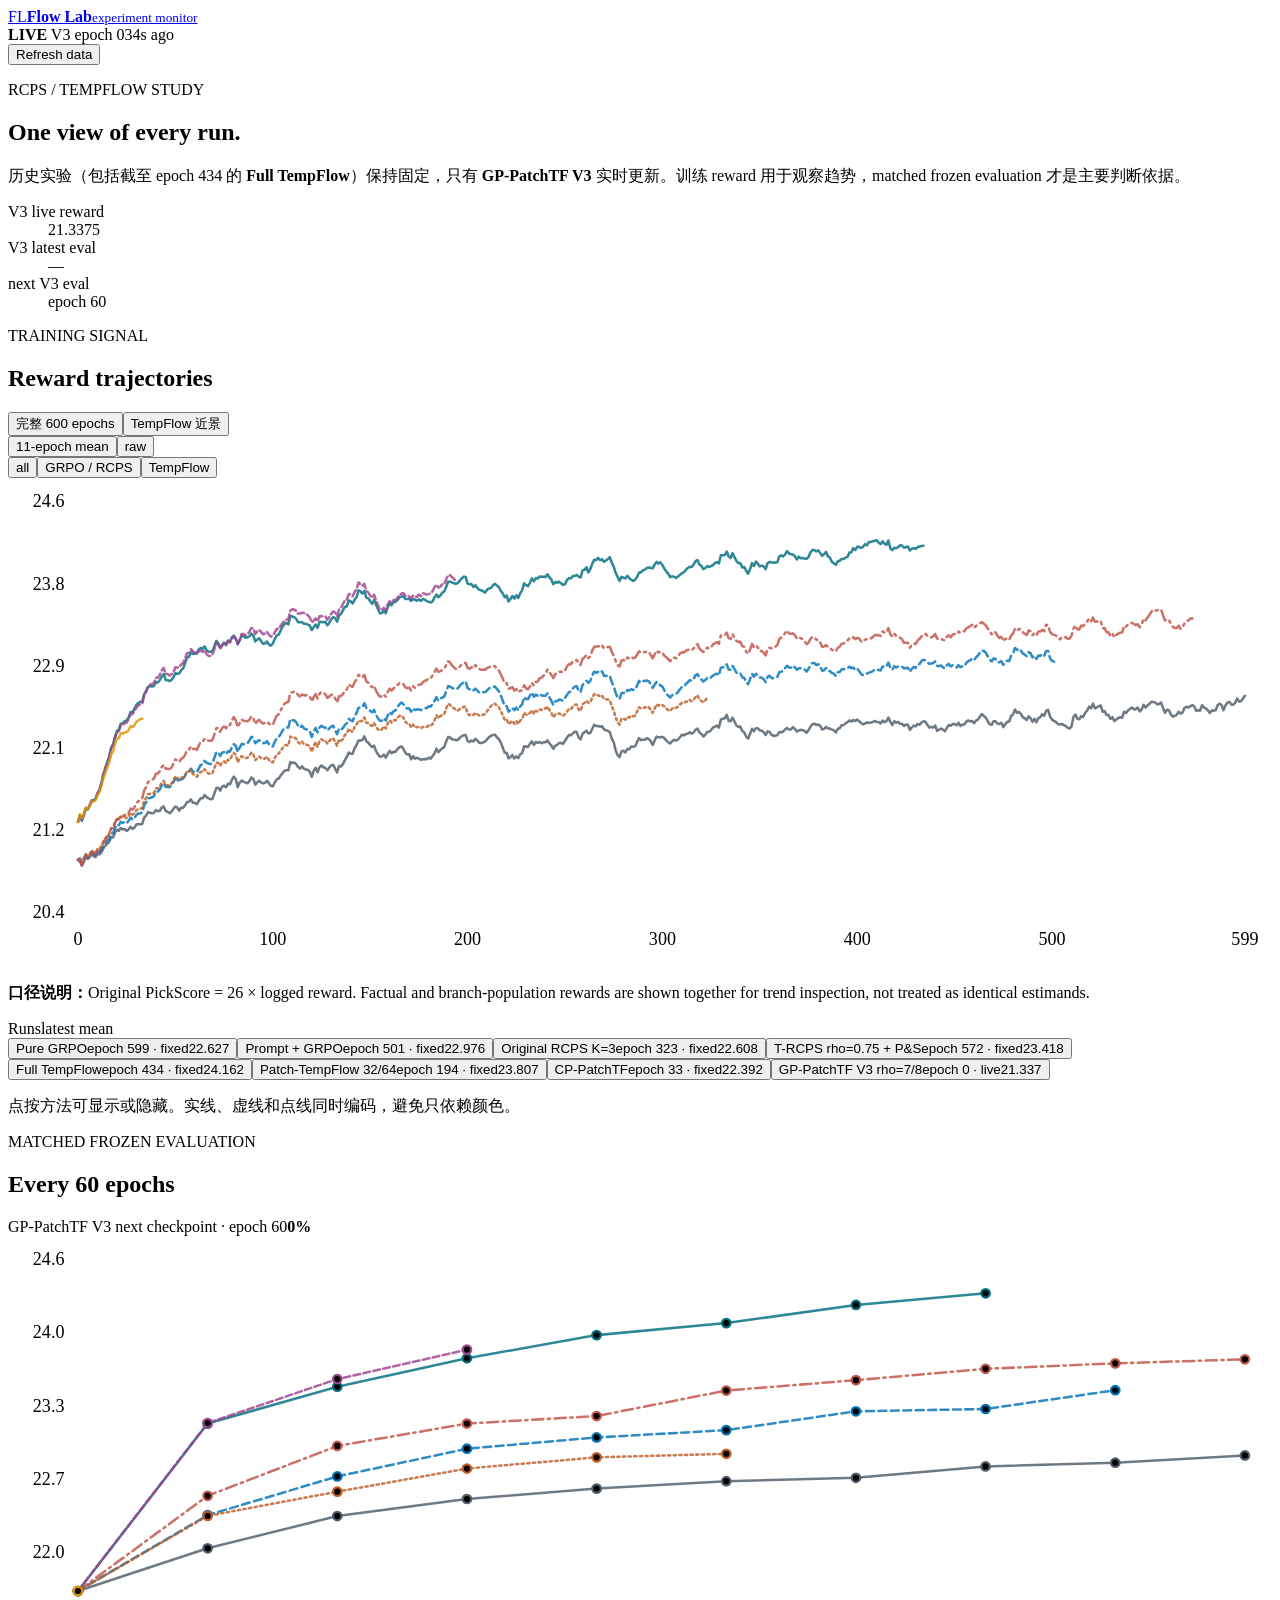
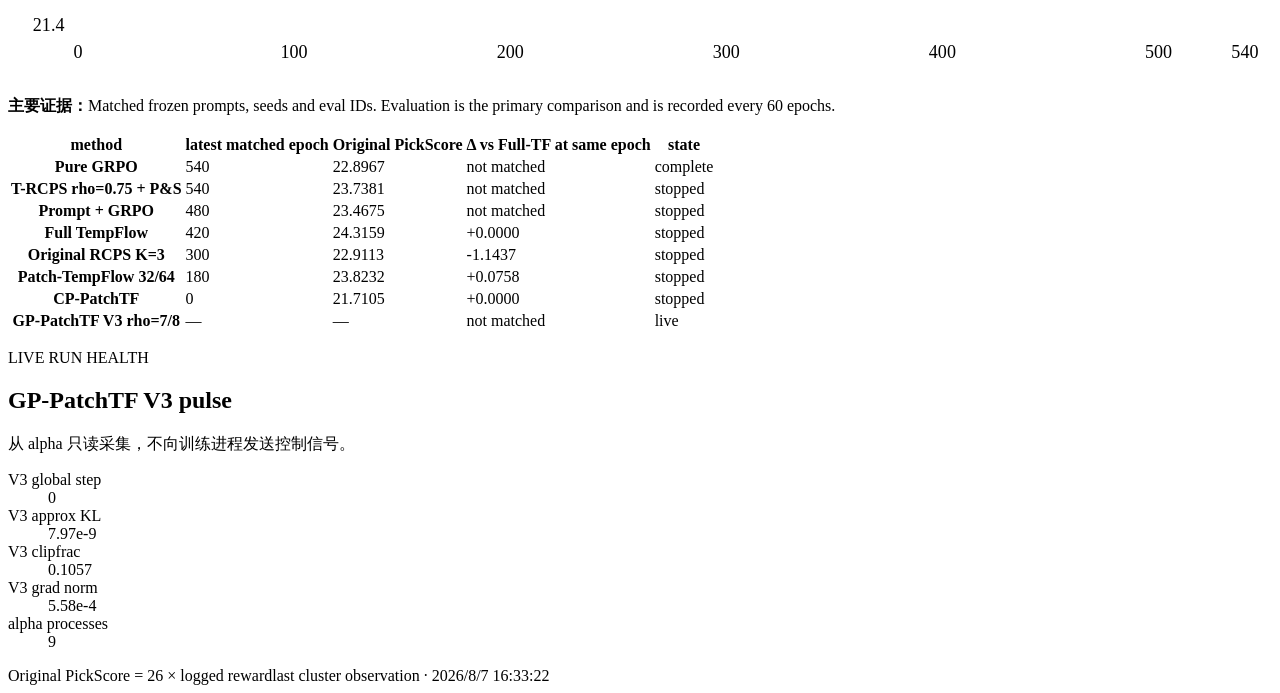
==== docs/index.html @ f29565ae "Publish GP-PatchTF V3 live monitor" ====
<!DOCTYPE html><html lang="zh-CN"><head><meta charSet="utf-8"/><meta name="viewport" content="width=device-width, initial-scale=1"/><link rel="stylesheet" href="/rich-feedback-live-data/_next/static/css/index.D_E_TDbK.css" data-rsc-css-href="/rich-feedback-live-data/_next/static/css/index.D_E_TDbK.css" data-precedence="vite-rsc/importer-resources"/><link rel="modulepreload" fetchPriority="low" href="/rich-feedback-live-data/_next/static/chunks/index-DSxz9--7.js"/><script src="/rich-feedback-live-data/_next/static/chunks/rolldown-runtime-C60lm6uB.js" type="module" async=""></script><script src="/rich-feedback-live-data/_next/static/chunks/framework-BgSIrAUN.js" type="module" async=""></script><link rel="modulepreload" href="/rich-feedback-live-data/_next/static/chunks/layout-segment-context-DviYDJkX.js" crossorigin=""/><link rel="modulepreload" href="/rich-feedback-live-data/_next/static/chunks/Dashboard-i77_T22v.js" crossorigin=""/><script>Object.assign(((self[Symbol.for("vinext.navigationRuntime")]??={bootstrap:{routeManifest:null},functions:{}}).bootstrap.rsc??={rsc:[]}),{params:{},nav:{"pathname":"/","searchParams":[]}})</script><link rel="modulepreload" href="/rich-feedback-live-data/_next/static/chunks/index-DSxz9--7.js" />
<link rel="preload" href="/rich-feedback-live-data/_next/static/_vinext_fonts/geist-8ac0455e797f/geist-98bbbccb.woff2" as="font" type="font/woff2" crossorigin />
<link rel="preload" href="/rich-feedback-live-data/_next/static/_vinext_fonts/geist-mono-00e989178794/geist-mono-013b2f2f.woff2" as="font" type="font/woff2" crossorigin />
<style data-vinext-fonts>/* cyrillic-ext */
@font-face {
  font-family: 'Geist';
  font-style: normal;
  font-weight: 100 900;
  font-display: swap;
  src: url(/_next/static/_vinext_fonts/geist-8ac0455e797f/geist-ff2310f5.woff2) format('woff2');
  unicode-range: U+0460-052F, U+1C80-1C8A, U+20B4, U+2DE0-2DFF, U+A640-A69F, U+FE2E-FE2F;
}
/* cyrillic */
@font-face {
  font-family: 'Geist';
  font-style: normal;
  font-weight: 100 900;
  font-display: swap;
  src: url(/_next/static/_vinext_fonts/geist-8ac0455e797f/geist-875ccdd4.woff2) format('woff2');
  unicode-range: U+0301, U+0400-045F, U+0490-0491, U+04B0-04B1, U+2116;
}
/* vietnamese */
@font-face {
  font-family: 'Geist';
  font-style: normal;
  font-weight: 100 900;
  font-display: swap;
  src: url(/_next/static/_vinext_fonts/geist-8ac0455e797f/geist-52306abf.woff2) format('woff2');
  unicode-range: U+0102-0103, U+0110-0111, U+0128-0129, U+0168-0169, U+01A0-01A1, U+01AF-01B0, U+0300-0301, U+0303-0304, U+0308-0309, U+0323, U+0329, U+1EA0-1EF9, U+20AB;
}
/* latin-ext */
@font-face {
  font-family: 'Geist';
  font-style: normal;
  font-weight: 100 900;
  font-display: swap;
  src: url(/_next/static/_vinext_fonts/geist-8ac0455e797f/geist-001175b1.woff2) format('woff2');
  unicode-range: U+0100-02BA, U+02BD-02C5, U+02C7-02CC, U+02CE-02D7, U+02DD-02FF, U+0304, U+0308, U+0329, U+1D00-1DBF, U+1E00-1E9F, U+1EF2-1EFF, U+2020, U+20A0-20AB, U+20AD-20C0, U+2113, U+2C60-2C7F, U+A720-A7FF;
}
/* latin */
@font-face {
  font-family: 'Geist';
  font-style: normal;
  font-weight: 100 900;
  font-display: swap;
  src: url(/_next/static/_vinext_fonts/geist-8ac0455e797f/geist-98bbbccb.woff2) format('woff2');
  unicode-range: U+0000-00FF, U+0131, U+0152-0153, U+02BB-02BC, U+02C6, U+02DA, U+02DC, U+0304, U+0308, U+0329, U+2000-206F, U+20AC, U+2122, U+2191, U+2193, U+2212, U+2215, U+FEFF, U+FFFD;
}

@font-face {
  font-family: 'Geist Fallback';
  src: local("Arial");
  ascent-override: 95.94%;
  descent-override: 28.16%;
  line-gap-override: 0.00%;
  size-adjust: 104.76%;
}

.__font_geist_19ysh9d { font-family: 'Geist', 'Geist Fallback'; font-style: normal; }

.__variable_geist_19ysh9d { --font-geist-sans: 'Geist', 'Geist Fallback'; }

/* cyrillic-ext */
@font-face {
  font-family: 'Geist Mono';
  font-style: normal;
  font-weight: 100 900;
  font-display: swap;
  src: url(/_next/static/_vinext_fonts/geist-mono-00e989178794/geist-mono-f6b33328.woff2) format('woff2');
  unicode-range: U+0460-052F, U+1C80-1C8A, U+20B4, U+2DE0-2DFF, U+A640-A69F, U+FE2E-FE2F;
}
/* cyrillic */
@font-face {
  font-family: 'Geist Mono';
  font-style: normal;
  font-weight: 100 900;
  font-display: swap;
  src: url(/_next/static/_vinext_fonts/geist-mono-00e989178794/geist-mono-44e03052.woff2) format('woff2');
  unicode-range: U+0301, U+0400-045F, U+0490-0491, U+04B0-04B1, U+2116;
}
/* symbols2 */
@font-face {
  font-family: 'Geist Mono';
  font-style: normal;
  font-weight: 100 900;
  font-display: swap;
  src: url(/_next/static/_vinext_fonts/geist-mono-00e989178794/geist-mono-0638449e.woff2) format('woff2');
  unicode-range: U+2000-2001, U+2004-2008, U+200A, U+23B8-23BD, U+2500-259F;
}
/* vietnamese */
@font-face {
  font-family: 'Geist Mono';
  font-style: normal;
  font-weight: 100 900;
  font-display: swap;
  src: url(/_next/static/_vinext_fonts/geist-mono-00e989178794/geist-mono-971fb274.woff2) format('woff2');
  unicode-range: U+0102-0103, U+0110-0111, U+0128-0129, U+0168-0169, U+01A0-01A1, U+01AF-01B0, U+0300-0301, U+0303-0304, U+0308-0309, U+0323, U+0329, U+1EA0-1EF9, U+20AB;
}
/* latin-ext */
@font-face {
  font-family: 'Geist Mono';
  font-style: normal;
  font-weight: 100 900;
  font-display: swap;
  src: url(/_next/static/_vinext_fonts/geist-mono-00e989178794/geist-mono-44745446.woff2) format('woff2');
  unicode-range: U+0100-02BA, U+02BD-02C5, U+02C7-02CC, U+02CE-02D7, U+02DD-02FF, U+0304, U+0308, U+0329, U+1D00-1DBF, U+1E00-1E9F, U+1EF2-1EFF, U+2020, U+20A0-20AB, U+20AD-20C0, U+2113, U+2C60-2C7F, U+A720-A7FF;
}
/* latin */
@font-face {
  font-family: 'Geist Mono';
  font-style: normal;
  font-weight: 100 900;
  font-display: swap;
  src: url(/_next/static/_vinext_fonts/geist-mono-00e989178794/geist-mono-013b2f2f.woff2) format('woff2');
  unicode-range: U+0000-00FF, U+0131, U+0152-0153, U+02BB-02BC, U+02C6, U+02DA, U+02DC, U+0304, U+0308, U+0329, U+2000-206F, U+20AC, U+2122, U+2191, U+2193, U+2212, U+2215, U+FEFF, U+FFFD;
}

@font-face {
  font-family: 'Geist Mono Fallback';
  src: local("Arial");
  ascent-override: 74.67%;
  descent-override: 21.92%;
  line-gap-override: 0.00%;
  size-adjust: 134.59%;
}

.__font_geist_mono_1001rt9 { font-family: 'Geist Mono', 'Geist Mono Fallback'; font-style: normal; }

.__variable_geist_mono_1001rt9 { --font-geist-mono: 'Geist Mono', 'Geist Mono Fallback'; }
</style>
</head><body class="__variable_geist_19ysh9d __variable_geist_mono_1001rt9"><main><header class="topbar"><a class="brand" href="#top" aria-label="Flow Lab experiment monitor home"><span class="brand-mark">FL</span><span><strong>Flow Lab</strong><small>experiment monitor</small></span></a><div class="live-capsule is-fresh"><span class="live-dot"></span><span><strong>LIVE</strong> V3 epoch <!-- -->0</span><span class="freshness">34s ago</span></div><button class="refresh-button">Refresh data</button></header><div class="page" id="top"><section class="intro" aria-labelledby="page-title"><div><p class="section-label">RCPS / TEMPFLOW STUDY</p><h1 id="page-title">One view of every run.</h1><p class="lede">历史实验（包括截至 epoch 434 的 <strong>Full TempFlow</strong>）保持固定，只有 <strong>GP-PatchTF V3</strong> 实时更新。训练 reward 用于观察趋势，matched frozen evaluation 才是主要判断依据。</p></div><dl class="live-readout"><div><dt>V3 live reward</dt><dd>21.3375</dd></div><div><dt>V3 latest eval</dt><dd>—</dd></div><div><dt>next V3 eval</dt><dd>epoch <!-- -->60</dd></div></dl></section><section class="analysis-grid" aria-labelledby="reward-title"><div class="analysis-main"><div class="section-heading"><div><p class="section-label">TRAINING SIGNAL</p><h2 id="reward-title">Reward trajectories</h2></div><div class="chart-controls" aria-label="Reward chart controls"><div class="segmented view-control"><button class="active">完整 600 epochs</button><button class="">TempFlow 近景</button></div><div class="segmented"><button class="active">11-epoch mean</button><button class="">raw</button></div><div class="segmented"><button class="active">all</button><button class="">GRPO / RCPS</button><button class="">TempFlow</button></div></div></div><div class="chart-frame"><svg class="chart" viewBox="0 0 1120 430" role="img" aria-label="Original PickScore training reward by epoch" tabindex="0"><g aria-hidden="true"><g><line class="grid-line" x1="62" x2="1096" y1="386" y2="386"></line><text class="axis-label" x="50" y="390" text-anchor="end">20.4</text></g><g><line class="grid-line" x1="62" x2="1096" y1="313.20000000000005" y2="313.20000000000005"></line><text class="axis-label" x="50" y="317.20000000000005" text-anchor="end">21.2</text></g><g><line class="grid-line" x1="62" x2="1096" y1="240.40000000000012" y2="240.40000000000012"></line><text class="axis-label" x="50" y="244.40000000000012" text-anchor="end">22.1</text></g><g><line class="grid-line" x1="62" x2="1096" y1="167.59999999999988" y2="167.59999999999988"></line><text class="axis-label" x="50" y="171.59999999999988" text-anchor="end">22.9</text></g><g><line class="grid-line" x1="62" x2="1096" y1="94.79999999999994" y2="94.79999999999994"></line><text class="axis-label" x="50" y="98.79999999999994" text-anchor="end">23.8</text></g><g><line class="grid-line" x1="62" x2="1096" y1="22" y2="22"></line><text class="axis-label" x="50" y="26" text-anchor="end">24.6</text></g><g><line class="tick-mark" x1="62" x2="62" y1="386" y2="391"></line><text class="axis-label" x="62" y="414" text-anchor="middle">0</text></g><g><line class="tick-mark" x1="234.62103505843072" x2="234.62103505843072" y1="386" y2="391"></line><text class="axis-label" x="234.62103505843072" y="414" text-anchor="middle">100</text></g><g><line class="tick-mark" x1="407.24207011686144" x2="407.24207011686144" y1="386" y2="391"></line><text class="axis-label" x="407.24207011686144" y="414" text-anchor="middle">200</text></g><g><line class="tick-mark" x1="579.8631051752922" x2="579.8631051752922" y1="386" y2="391"></line><text class="axis-label" x="579.8631051752922" y="414" text-anchor="middle">300</text></g><g><line class="tick-mark" x1="752.4841402337229" x2="752.4841402337229" y1="386" y2="391"></line><text class="axis-label" x="752.4841402337229" y="414" text-anchor="middle">400</text></g><g><line class="tick-mark" x1="925.1051752921536" x2="925.1051752921536" y1="386" y2="391"></line><text class="axis-label" x="925.1051752921536" y="414" text-anchor="middle">500</text></g><g><line class="tick-mark" x1="1096" x2="1096" y1="386" y2="391"></line><text class="axis-label" x="1096" y="414" text-anchor="middle">599</text></g><line class="axis-line" x1="62" x2="1096" y1="386" y2="386"></line></g><g><path d="M62.00,338.42 L63.73,339.46 L65.45,343.53 L67.18,339.95 L68.90,335.73 L70.63,337.59 L72.36,336.09 L74.08,333.13 L75.81,335.13 L77.54,335.93 L79.26,332.75 L80.99,333.54 L82.71,331.89 L84.44,328.28 L86.17,325.89 L87.89,324.03 L89.62,322.56 L91.35,318.41 L93.07,318.55 L94.80,314.20 L96.52,311.64 L98.25,312.60 L99.98,310.11 L101.70,311.46 L103.43,311.03 L105.16,312.65 L106.88,311.45 L108.61,309.06 L110.33,310.97 L112.06,309.75 L113.79,307.08 L115.51,306.63 L117.24,306.73 L118.96,306.52 L120.69,300.80 L122.42,299.16 L124.14,296.04 L125.87,296.69 L127.60,297.05 L129.32,296.77 L131.05,294.16 L132.77,295.30 L134.50,294.84 L136.23,291.98 L137.95,291.02 L139.68,294.91 L141.41,295.77 L143.13,297.03 L144.86,295.66 L146.58,293.20 L148.31,291.12 L150.04,292.12 L151.76,294.69 L153.49,292.17 L155.22,292.25 L156.94,290.00 L158.67,287.03 L160.39,286.81 L162.12,284.83 L163.85,287.81 L165.57,287.75 L167.30,289.06 L169.03,286.12 L170.75,283.80 L172.48,283.69 L174.20,280.98 L175.93,282.84 L177.66,283.86 L179.38,284.62 L181.11,284.43 L182.83,279.69 L184.56,274.73 L186.29,274.53 L188.01,276.99 L189.74,273.47 L191.47,272.57 L193.19,274.04 L194.92,270.90 L196.64,271.39 L198.37,267.50 L200.10,264.66 L201.82,266.89 L203.55,273.90 L205.28,269.90 L207.00,268.11 L208.73,269.11 L210.45,269.91 L212.18,270.52 L213.91,268.67 L215.63,265.43 L217.36,266.63 L219.09,271.72 L220.81,269.74 L222.54,268.19 L224.26,269.82 L225.99,270.59 L227.72,270.09 L229.44,268.35 L231.17,270.42 L232.89,272.66 L234.62,273.25 L236.35,269.79 L238.07,266.98 L239.80,266.27 L241.53,263.76 L243.25,261.62 L244.98,259.38 L246.70,259.01 L248.43,259.00 L250.16,251.74 L251.88,252.60 L253.61,252.12 L255.34,253.52 L257.06,256.11 L258.79,257.53 L260.51,255.43 L262.24,257.47 L263.97,258.34 L265.69,258.81 L267.42,260.28 L269.15,264.70 L270.87,259.58 L272.60,256.74 L274.32,260.72 L276.05,256.22 L277.78,254.73 L279.50,256.28 L281.23,256.95 L282.95,258.94 L284.68,256.67 L286.41,254.65 L288.13,254.09 L289.86,257.51 L291.59,260.80 L293.31,255.19 L295.04,255.53 L296.76,253.60 L298.49,249.99 L300.22,247.17 L301.94,243.22 L303.67,244.31 L305.40,244.25 L307.12,239.23 L308.85,236.58 L310.57,232.54 L312.30,232.72 L314.03,231.98 L315.75,229.00 L317.48,233.17 L319.21,234.47 L320.93,236.67 L322.66,238.40 L324.38,237.08 L326.11,241.95 L327.84,244.90 L329.56,247.07 L331.29,246.68 L333.02,245.18 L334.74,247.71 L336.47,244.40 L338.19,241.74 L339.92,243.91 L341.65,242.52 L343.37,242.67 L345.10,240.12 L346.82,238.55 L348.55,237.80 L350.28,239.79 L352.00,243.51 L353.73,244.90 L355.46,244.89 L357.18,249.25 L358.91,246.37 L360.63,248.73 L362.36,247.99 L364.09,248.56 L365.81,249.76 L367.54,249.24 L369.27,248.89 L370.99,249.11 L372.72,247.84 L374.44,248.65 L376.17,246.37 L377.90,244.26 L379.62,239.77 L381.35,242.95 L383.08,241.07 L384.80,239.58 L386.53,238.34 L388.25,233.58 L389.98,229.42 L391.71,229.94 L393.43,231.46 L395.16,231.81 L396.88,232.27 L398.61,231.95 L400.34,230.31 L402.06,228.76 L403.79,228.03 L405.52,227.83 L407.24,233.14 L408.97,233.91 L410.69,232.63 L412.42,233.43 L414.15,231.06 L415.87,232.75 L417.60,234.73 L419.33,234.82 L421.05,234.34 L422.78,233.48 L424.50,231.59 L426.23,229.61 L427.96,228.43 L429.68,227.84 L431.41,227.32 L433.14,229.67 L434.86,231.24 L436.59,234.38 L438.31,238.56 L440.04,243.38 L441.77,243.46 L443.49,248.36 L445.22,247.38 L446.94,245.49 L448.67,248.55 L450.40,246.69 L452.12,248.23 L453.85,244.78 L455.58,243.86 L457.30,237.81 L459.03,238.02 L460.75,238.25 L462.48,235.53 L464.21,233.39 L465.93,236.60 L467.66,233.95 L469.39,234.75 L471.11,233.89 L472.84,235.07 L474.56,234.15 L476.29,234.12 L478.02,232.55 L479.74,235.02 L481.47,237.02 L483.20,239.99 L484.92,237.14 L486.65,236.48 L488.37,234.76 L490.10,234.86 L491.83,235.53 L493.55,232.87 L495.28,230.12 L497.01,227.80 L498.73,228.01 L500.46,226.35 L502.18,224.85 L503.91,225.14 L505.64,230.03 L507.36,231.53 L509.09,226.68 L510.81,225.22 L512.54,223.88 L514.27,226.23 L515.99,225.88 L517.72,222.16 L519.45,218.65 L521.17,219.81 L522.90,219.67 L524.62,220.57 L526.35,219.79 L528.08,222.65 L529.80,223.51 L531.53,223.93 L533.26,225.27 L534.98,230.89 L536.71,234.17 L538.43,241.36 L540.16,245.60 L541.89,247.27 L543.61,242.29 L545.34,241.63 L547.07,243.15 L548.79,240.07 L550.52,240.34 L552.24,237.89 L553.97,238.07 L555.70,237.71 L557.42,234.05 L559.15,230.51 L560.87,232.26 L562.60,231.98 L564.33,231.81 L566.05,230.52 L567.78,231.38 L569.51,233.12 L571.23,236.61 L572.96,232.74 L574.68,229.12 L576.41,229.85 L578.14,229.55 L579.86,229.47 L581.59,230.48 L583.32,232.66 L585.04,234.22 L586.77,235.26 L588.49,233.19 L590.22,232.02 L591.95,232.72 L593.67,231.72 L595.40,229.69 L597.13,227.48 L598.85,228.08 L600.58,226.93 L602.30,226.50 L604.03,225.41 L605.76,226.64 L607.48,225.55 L609.21,223.04 L610.93,222.01 L612.66,225.56 L614.39,226.87 L616.11,229.05 L617.84,227.47 L619.57,225.16 L621.29,224.92 L623.02,223.38 L624.74,221.09 L626.47,220.26 L628.20,219.39 L629.92,221.22 L631.65,214.15 L633.38,213.07 L635.10,213.04 L636.83,209.92 L638.55,215.11 L640.28,215.58 L642.01,212.41 L643.73,215.75 L645.46,219.32 L647.19,220.66 L648.91,220.18 L650.64,224.10 L652.36,225.53 L654.09,229.06 L655.82,230.91 L657.54,226.61 L659.27,222.21 L660.99,224.31 L662.72,221.77 L664.45,221.77 L666.17,223.71 L667.90,223.84 L669.63,225.25 L671.35,227.76 L673.08,224.47 L674.80,225.12 L676.53,227.51 L678.26,228.50 L679.98,228.27 L681.71,227.88 L683.44,225.01 L685.16,225.32 L686.89,224.63 L688.61,222.71 L690.34,221.57 L692.07,222.92 L693.79,222.69 L695.52,220.73 L697.25,222.31 L698.97,224.68 L700.70,223.71 L702.42,223.16 L704.15,223.46 L705.88,224.03 L707.60,225.75 L709.33,223.51 L711.06,220.26 L712.78,218.26 L714.51,217.72 L716.23,218.76 L717.96,218.46 L719.69,219.52 L721.41,222.90 L723.14,222.33 L724.86,220.52 L726.59,222.03 L728.32,221.94 L730.04,222.96 L731.77,223.50 L733.50,225.50 L735.22,222.26 L736.95,221.74 L738.67,219.15 L740.40,218.94 L742.13,217.44 L743.85,216.37 L745.58,214.80 L747.31,215.80 L749.03,214.45 L750.76,215.32 L752.48,214.14 L754.21,215.58 L755.94,217.13 L757.66,218.37 L759.39,217.46 L761.12,216.64 L762.84,216.93 L764.57,216.58 L766.29,216.18 L768.02,215.26 L769.75,216.24 L771.47,216.19 L773.20,217.55 L774.92,214.96 L776.65,216.38 L778.38,215.44 L780.10,212.32 L781.83,216.10 L783.56,218.90 L785.28,215.50 L787.01,216.75 L788.73,216.06 L790.46,217.75 L792.19,217.88 L793.91,219.71 L795.64,218.49 L797.37,218.59 L799.09,223.21 L800.82,221.12 L802.54,219.42 L804.27,220.06 L806.00,217.96 L807.72,218.70 L809.45,216.67 L811.18,215.56 L812.90,215.93 L814.63,218.70 L816.35,221.18 L818.08,220.54 L819.81,221.14 L821.53,219.33 L823.26,224.04 L824.98,223.06 L826.71,222.06 L828.44,222.95 L830.16,224.31 L831.89,221.44 L833.62,218.89 L835.34,219.54 L837.07,217.99 L838.79,218.03 L840.52,219.13 L842.25,216.97 L843.97,219.74 L845.70,218.40 L847.43,218.38 L849.15,215.82 L850.88,214.81 L852.60,215.75 L854.33,215.39 L856.06,217.27 L857.78,214.84 L859.51,214.14 L861.24,211.33 L862.96,209.26 L864.69,210.91 L866.41,212.46 L868.14,215.50 L869.87,218.27 L871.59,218.69 L873.32,215.50 L875.05,215.63 L876.77,217.80 L878.50,217.90 L880.22,216.93 L881.95,220.76 L883.68,218.09 L885.40,216.09 L887.13,215.77 L888.85,210.90 L890.58,209.46 L892.31,205.16 L894.03,208.08 L895.76,207.31 L897.49,209.08 L899.21,211.83 L900.94,212.94 L902.66,214.35 L904.39,211.21 L906.12,212.88 L907.84,216.04 L909.57,213.39 L911.30,216.44 L913.02,212.68 L914.75,211.79 L916.47,209.25 L918.20,210.60 L919.93,206.12 L921.65,205.44 L923.38,211.48 L925.11,214.11 L926.83,215.34 L928.56,216.06 L930.28,217.97 L932.01,218.45 L933.74,217.88 L935.46,219.00 L937.19,219.76 L938.91,221.24 L940.64,222.00 L942.37,220.02 L944.09,211.70 L945.82,209.57 L947.55,213.40 L949.27,213.74 L951.00,211.02 L952.72,211.80 L954.45,208.28 L956.18,206.05 L957.90,202.55 L959.63,204.07 L961.36,199.94 L963.08,204.11 L964.81,203.28 L966.53,202.27 L968.26,201.54 L969.99,207.18 L971.71,206.57 L973.44,210.09 L975.17,209.98 L976.89,213.37 L978.62,211.87 L980.34,215.41 L982.07,214.04 L983.80,212.60 L985.52,212.01 L987.25,212.42 L988.97,207.08 L990.70,208.29 L992.43,205.96 L994.15,204.58 L995.88,203.31 L997.61,205.05 L999.33,204.61 L1001.06,203.50 L1002.78,206.86 L1004.51,205.13 L1006.24,200.98 L1007.96,203.46 L1009.69,201.54 L1011.42,200.08 L1013.14,198.29 L1014.87,198.39 L1016.59,199.01 L1018.32,200.57 L1020.05,200.16 L1021.77,199.03 L1023.50,203.82 L1025.23,208.00 L1026.95,205.40 L1028.68,205.83 L1030.40,209.49 L1032.13,211.47 L1033.86,210.68 L1035.58,209.81 L1037.31,207.12 L1039.04,208.81 L1040.76,207.87 L1042.49,203.64 L1044.21,202.68 L1045.94,203.33 L1047.67,202.36 L1049.39,201.21 L1051.12,202.48 L1052.84,206.25 L1054.57,205.79 L1056.30,206.08 L1058.02,201.24 L1059.75,203.39 L1061.48,204.26 L1063.20,205.77 L1064.93,208.19 L1066.65,206.11 L1068.38,206.13 L1070.11,205.78 L1071.83,201.35 L1073.56,199.92 L1075.29,201.10 L1077.01,205.74 L1078.74,201.56 L1080.46,199.00 L1082.19,198.36 L1083.92,200.66 L1085.64,200.88 L1087.37,199.26 L1089.10,195.44 L1090.82,198.08 L1092.55,197.72 L1094.27,195.38 L1096.00,192.97" fill="none" stroke="oklch(0.47 0.025 250)" stroke-width="2.25" stroke-dasharray="0" stroke-linecap="round" stroke-linejoin="round" opacity="0.82"></path></g><g><path d="M62.00,338.40 L63.73,337.00 L65.45,341.29 L67.18,337.39 L68.90,333.75 L70.63,335.98 L72.36,334.65 L74.08,331.34 L75.81,333.10 L77.54,334.36 L79.26,330.70 L80.99,331.19 L82.71,329.53 L84.44,325.93 L86.17,323.53 L87.89,321.62 L89.62,319.67 L91.35,314.75 L93.07,314.91 L94.80,310.07 L96.52,306.90 L98.25,307.67 L99.98,304.58 L101.70,305.60 L103.43,304.50 L105.16,305.71 L106.88,303.66 L108.61,300.93 L110.33,302.73 L112.06,301.28 L113.79,298.47 L115.51,297.28 L117.24,296.99 L118.96,296.43 L120.69,289.83 L122.42,287.55 L124.14,283.81 L125.87,283.47 L127.60,282.95 L129.32,281.88 L131.05,277.79 L132.77,277.88 L134.50,275.99 L136.23,272.47 L137.95,270.32 L139.68,273.69 L141.41,273.83 L143.13,273.97 L144.86,272.35 L146.58,269.28 L148.31,266.49 L150.04,267.17 L151.76,269.40 L153.49,266.88 L155.22,266.32 L156.94,263.80 L158.67,260.23 L160.39,259.74 L162.12,257.59 L163.85,260.29 L165.57,260.11 L167.30,260.73 L169.03,257.48 L170.75,254.22 L172.48,253.73 L174.20,250.69 L175.93,252.26 L177.66,253.12 L179.38,253.33 L181.11,252.83 L182.83,248.06 L184.56,243.07 L186.29,243.09 L188.01,246.15 L189.74,243.32 L191.47,242.83 L193.19,244.82 L194.92,242.14 L196.64,242.52 L198.37,238.51 L200.10,235.86 L201.82,237.21 L203.55,242.75 L205.28,238.91 L207.00,235.77 L208.73,235.98 L210.45,236.03 L212.18,235.02 L213.91,232.68 L215.63,229.33 L217.36,230.47 L219.09,234.94 L220.81,233.51 L222.54,232.18 L224.26,233.94 L225.99,234.92 L227.72,234.90 L229.44,233.22 L231.17,235.72 L232.89,237.32 L234.62,237.82 L236.35,233.92 L238.07,230.67 L239.80,229.40 L241.53,227.04 L243.25,223.99 L244.98,221.58 L246.70,221.12 L248.43,221.15 L250.16,213.76 L251.88,214.75 L253.61,214.76 L255.34,216.41 L257.06,219.63 L258.79,221.31 L260.51,219.49 L262.24,221.80 L263.97,222.69 L265.69,222.97 L267.42,224.47 L269.15,229.48 L270.87,224.62 L272.60,221.48 L274.32,225.46 L276.05,221.03 L277.78,219.52 L279.50,220.90 L281.23,221.13 L282.95,223.62 L284.68,221.98 L286.41,220.07 L288.13,219.53 L289.86,223.31 L291.59,227.10 L293.31,221.94 L295.04,222.82 L296.76,221.56 L298.49,218.81 L300.22,217.25 L301.94,213.33 L303.67,214.81 L305.40,215.55 L307.12,210.94 L308.85,208.25 L310.57,203.65 L312.30,203.39 L314.03,202.88 L315.75,199.59 L317.48,203.64 L319.21,204.70 L320.93,206.30 L322.66,207.40 L324.38,205.46 L326.11,209.98 L327.84,212.81 L329.56,215.18 L331.29,215.09 L333.02,212.79 L334.74,214.82 L336.47,210.51 L338.19,207.18 L339.92,209.25 L341.65,206.75 L343.37,205.92 L345.10,202.80 L346.82,200.57 L348.55,198.96 L350.28,200.38 L352.00,203.25 L353.73,204.17 L355.46,204.03 L357.18,207.09 L358.91,204.02 L360.63,205.66 L362.36,205.09 L364.09,205.01 L365.81,205.72 L367.54,204.71 L369.27,203.67 L370.99,204.08 L372.72,202.26 L374.44,202.56 L376.17,200.29 L377.90,197.59 L379.62,194.22 L381.35,197.27 L383.08,195.47 L384.80,194.53 L386.53,193.65 L388.25,189.18 L389.98,184.38 L391.71,184.76 L393.43,186.11 L395.16,186.65 L396.88,187.21 L398.61,186.30 L400.34,184.02 L402.06,182.37 L403.79,180.90 L405.52,180.33 L407.24,186.16 L408.97,187.25 L410.69,186.69 L412.42,188.21 L414.15,186.59 L415.87,188.44 L417.60,190.10 L419.33,190.64 L421.05,189.94 L422.78,189.71 L424.50,188.25 L426.23,186.46 L427.96,185.58 L429.68,185.12 L431.41,184.68 L433.14,186.93 L434.86,188.86 L436.59,192.61 L438.31,197.06 L440.04,202.00 L441.77,201.97 L443.49,207.01 L445.22,205.75 L446.94,203.77 L448.67,205.80 L450.40,203.48 L452.12,205.70 L453.85,202.29 L455.58,200.48 L457.30,194.17 L459.03,195.89 L460.75,195.82 L462.48,192.83 L464.21,190.13 L465.93,193.87 L467.66,191.90 L469.39,192.84 L471.11,191.25 L472.84,192.64 L474.56,193.00 L476.29,193.03 L478.02,190.79 L479.74,194.40 L481.47,197.50 L483.20,201.16 L484.92,198.06 L486.65,197.62 L488.37,196.19 L490.10,196.74 L491.83,197.22 L493.55,194.78 L495.28,192.22 L497.01,189.75 L498.73,189.25 L500.46,186.56 L502.18,184.77 L503.91,184.61 L505.64,188.59 L507.36,189.70 L509.09,183.33 L510.81,181.64 L512.54,179.65 L514.27,181.50 L515.99,179.71 L517.72,175.01 L519.45,171.49 L521.17,172.56 L522.90,171.75 L524.62,172.95 L526.35,171.34 L528.08,175.13 L529.80,175.46 L531.53,174.94 L533.26,175.44 L534.98,180.95 L536.71,184.25 L538.43,190.45 L540.16,194.26 L541.89,195.82 L543.61,190.65 L545.34,190.32 L547.07,190.97 L548.79,187.86 L550.52,188.31 L552.24,187.21 L553.97,187.78 L555.70,187.62 L557.42,183.87 L559.15,179.74 L560.87,181.29 L562.60,179.85 L564.33,179.95 L566.05,179.37 L567.78,180.13 L569.51,182.73 L571.23,185.94 L572.96,183.24 L574.68,180.72 L576.41,182.88 L578.14,183.56 L579.86,184.88 L581.59,188.24 L583.32,191.22 L585.04,192.90 L586.77,194.53 L588.49,192.50 L590.22,191.48 L591.95,191.47 L593.67,189.70 L595.40,187.21 L597.13,185.17 L598.85,184.87 L600.58,182.57 L602.30,181.06 L604.03,179.13 L605.76,179.66 L607.48,178.06 L609.21,174.74 L610.93,173.65 L612.66,177.27 L614.39,178.47 L616.11,180.36 L617.84,179.01 L619.57,177.11 L621.29,177.80 L623.02,176.52 L624.74,175.00 L626.47,173.92 L628.20,173.37 L629.92,174.87 L631.65,168.07 L633.38,167.61 L635.10,167.89 L636.83,165.14 L638.55,169.76 L640.28,170.00 L642.01,166.61 L643.73,169.42 L645.46,172.37 L647.19,173.70 L648.91,173.17 L650.64,176.53 L652.36,177.22 L654.09,180.72 L655.82,182.67 L657.54,178.19 L659.27,173.44 L660.99,176.15 L662.72,173.55 L664.45,174.50 L666.17,176.81 L667.90,176.86 L669.63,178.35 L671.35,180.86 L673.08,176.16 L674.80,175.21 L676.53,177.16 L678.26,177.57 L679.98,177.04 L681.71,176.25 L683.44,172.18 L685.16,171.59 L686.89,170.84 L688.61,168.22 L690.34,166.42 L692.07,167.87 L693.79,168.11 L695.52,166.32 L697.25,167.62 L698.97,169.87 L700.70,168.56 L702.42,168.56 L704.15,168.71 L705.88,169.73 L707.60,171.46 L709.33,169.12 L711.06,165.76 L712.78,163.92 L714.51,163.95 L716.23,165.81 L717.96,165.01 L719.69,166.89 L721.41,170.71 L723.14,170.31 L724.86,168.38 L726.59,170.68 L728.32,171.17 L730.04,172.75 L731.77,173.34 L733.50,175.43 L735.22,172.17 L736.95,171.88 L738.67,169.56 L740.40,169.44 L742.13,168.75 L743.85,168.77 L745.58,167.13 L747.31,168.58 L749.03,167.90 L750.76,170.02 L752.48,168.94 L754.21,171.12 L755.94,173.79 L757.66,174.75 L759.39,173.61 L761.12,173.21 L762.84,172.40 L764.57,172.07 L766.29,171.14 L768.02,169.58 L769.75,170.04 L771.47,170.00 L773.20,170.61 L774.92,167.05 L776.65,167.66 L778.38,167.03 L780.10,163.54 L781.83,168.13 L783.56,170.04 L785.28,166.76 L787.01,167.93 L788.73,166.98 L790.46,167.75 L792.19,167.26 L793.91,168.84 L795.64,168.35 L797.37,168.15 L799.09,171.80 L800.82,169.15 L802.54,167.34 L804.27,168.20 L806.00,165.36 L807.72,164.83 L809.45,162.06 L811.18,161.16 L812.90,161.58 L814.63,163.37 L816.35,164.67 L818.08,164.40 L819.81,163.97 L821.53,162.53 L823.26,166.35 L824.98,166.70 L826.71,166.10 L828.44,167.74 L830.16,168.59 L831.89,165.90 L833.62,164.75 L835.34,167.00 L837.07,165.87 L838.79,166.23 L840.52,167.89 L842.25,165.81 L843.97,167.61 L845.70,166.70 L847.43,166.65 L849.15,163.83 L850.88,162.33 L852.60,161.49 L854.33,160.10 L856.06,161.43 L857.78,158.95 L859.51,157.11 L861.24,154.64 L862.96,152.78 L864.69,153.35 L866.41,154.81 L868.14,158.04 L869.87,160.79 L871.59,162.57 L873.32,159.79 L875.05,160.41 L876.77,163.06 L878.50,163.30 L880.22,162.21 L881.95,165.51 L883.68,163.36 L885.40,161.83 L887.13,162.11 L888.85,157.57 L890.58,155.35 L892.31,150.61 L894.03,152.36 L895.76,151.20 L897.49,153.06 L899.21,155.40 L900.94,156.50 L902.66,157.94 L904.39,154.32 L906.12,155.38 L907.84,158.92 L909.57,157.42 L911.30,160.38 L913.02,157.22 L914.75,157.51 L916.47,155.67 L918.20,157.39 L919.93,153.20 L921.65,153.25 L923.38,159.97 L925.11,162.03 L926.83,162.71" fill="none" stroke="oklch(0.53 0.14 245)" stroke-width="2.25" stroke-dasharray="7 4" stroke-linecap="round" stroke-linejoin="round" opacity="0.82"></path></g><g><path d="M62.00,338.42 L63.73,337.71 L65.45,341.50 L67.18,337.06 L68.90,333.23 L70.63,335.13 L72.36,333.51 L74.08,329.92 L75.81,331.42 L77.54,332.37 L79.26,328.58 L80.99,328.71 L82.71,326.42 L84.44,322.26 L86.17,319.61 L87.89,317.46 L89.62,315.28 L91.35,310.31 L93.07,310.38 L94.80,305.46 L96.52,302.31 L98.25,302.80 L99.98,299.93 L101.70,301.13 L103.43,300.35 L105.16,301.42 L106.88,299.34 L108.61,296.53 L110.33,298.37 L112.06,297.06 L113.79,294.39 L115.51,293.42 L117.24,293.18 L118.96,292.23 L120.69,285.53 L122.42,283.56 L124.14,280.06 L125.87,279.89 L127.60,279.67 L129.32,278.95 L131.05,274.94 L132.77,275.12 L134.50,273.18 L136.23,270.06 L137.95,268.31 L139.68,272.17 L141.41,272.18 L143.13,272.61 L144.86,270.81 L146.58,267.62 L148.31,264.41 L150.04,265.35 L151.76,267.41 L153.49,265.52 L155.22,265.25 L156.94,263.15 L158.67,259.83 L160.39,260.09 L162.12,258.73 L163.85,262.38 L165.57,263.06 L167.30,264.77 L169.03,262.15 L170.75,260.31 L172.48,260.48 L174.20,258.03 L175.93,260.52 L177.66,261.94 L179.38,262.25 L181.11,261.69 L182.83,257.02 L184.56,252.29 L186.29,252.29 L188.01,255.03 L189.74,251.90 L191.47,250.97 L193.19,252.74 L194.92,249.59 L196.64,249.98 L198.37,246.10 L200.10,243.63 L201.82,245.48 L203.55,251.90 L205.28,248.47 L207.00,246.52 L208.73,247.42 L210.45,248.04 L212.18,248.03 L213.91,246.05 L215.63,243.12 L217.36,244.92 L219.09,249.99 L220.81,248.39 L222.54,246.84 L224.26,248.18 L225.99,248.94 L227.72,248.51 L229.44,246.92 L231.17,249.63 L232.89,251.71 L234.62,252.02 L236.35,248.15 L238.07,245.01 L239.80,244.17 L241.53,241.80 L243.25,239.31 L244.98,236.97 L246.70,236.67 L248.43,236.92 L250.16,229.14 L251.88,229.86 L253.61,229.77 L255.34,230.97 L257.06,234.10 L258.79,235.38 L260.51,233.44 L262.24,235.78 L263.97,236.21 L265.69,236.64 L267.42,237.83 L269.15,242.64 L270.87,237.59 L272.60,234.11 L274.32,238.24 L276.05,232.97 L277.78,231.43 L279.50,232.75 L281.23,232.70 L282.95,235.45 L284.68,233.14 L286.41,230.99 L288.13,230.56 L289.86,233.92 L291.59,237.27 L293.31,231.79 L295.04,232.86 L296.76,231.23 L298.49,227.73 L300.22,226.21 L301.94,222.14 L303.67,224.09 L305.40,224.90 L307.12,220.54 L308.85,218.29 L310.57,215.14 L312.30,215.46 L314.03,215.09 L315.75,212.13 L317.48,216.87 L319.21,217.24 L320.93,218.95 L322.66,219.47 L324.38,216.94 L326.11,220.68 L327.84,222.84 L329.56,223.72 L331.29,222.71 L333.02,220.00 L334.74,221.94 L336.47,217.35 L338.19,214.65 L339.92,216.59 L341.65,214.68 L343.37,214.80 L345.10,212.16 L346.82,210.78 L348.55,210.50 L350.28,212.34 L352.00,216.03 L353.73,217.35 L355.46,217.68 L357.18,221.08 L358.91,218.54 L360.63,221.13 L362.36,220.56 L364.09,220.79 L365.81,221.76 L367.54,220.70 L369.27,220.48 L370.99,220.66 L372.72,219.35 L374.44,219.82 L376.17,218.00 L377.90,214.85 L379.62,210.29 L381.35,212.96 L383.08,211.00 L384.80,210.06 L386.53,209.09 L388.25,204.22 L389.98,200.12 L391.71,201.00 L393.43,203.02 L395.16,203.98 L396.88,205.48 L398.61,205.93 L400.34,204.78 L402.06,203.83 L403.79,202.66 L405.52,202.68 L407.24,208.90 L408.97,210.18 L410.69,209.18 L412.42,210.02 L414.15,208.12 L415.87,209.44 L417.60,210.45 L419.33,210.50 L421.05,209.82 L422.78,209.06 L424.50,206.63 L426.23,204.09 L427.96,202.00 L429.68,200.56 L431.41,199.99 L433.14,201.44 L434.86,203.12 L436.59,206.28 L438.31,209.94 L440.04,213.99 L441.77,213.43 L443.49,218.08 L445.22,216.62 L446.94,215.05 L448.67,217.90 L450.40,215.40 L452.12,217.81 L453.85,214.83 L455.58,213.81 L457.30,208.06 L459.03,209.54 L460.75,209.98 L462.48,208.07 L464.21,205.71 L465.93,208.96 L467.66,206.33 L469.39,207.07 L471.11,205.10 L472.84,205.56 L474.56,204.54 L476.29,204.21 L478.02,202.56 L479.74,205.68 L481.47,208.05 L483.20,212.12 L484.92,209.62 L486.65,209.36 L488.37,208.59 L490.10,209.64 L491.83,210.78 L493.55,209.17 L495.28,207.14 L497.01,204.54 L498.73,204.73 L500.46,202.50 L502.18,200.84 L503.91,200.73 L505.64,205.22 L507.36,206.40 L509.09,200.72 L510.81,199.23 L512.54,197.32 L514.27,199.33 L515.99,198.75 L517.72,194.48 L519.45,191.55 L521.17,192.78 L522.90,192.37 L524.62,193.59 L526.35,192.80 L528.08,195.85 L529.80,196.07 L531.53,196.28 L533.26,197.10 L534.98,202.20 L536.71,205.97 L538.43,212.37 L540.16,216.33 L541.89,218.61 L543.61,213.53 L545.34,212.76 L547.07,214.25 L548.79,211.80 L550.52,212.26 L552.24,210.62 L553.97,211.17 L555.70,210.55 L557.42,206.86 L559.15,203.12 L560.87,204.27 L562.60,203.67 L564.33,203.65 L566.05,202.43 L567.78,203.29 L569.51,205.17 L571.23,208.06 L572.96,204.35 L574.68,200.60 L576.41,201.69 L578.14,200.73 L579.86,201.13 L581.59,202.55 L583.32,204.26 L585.04,205.71 L586.77,206.39 L588.49,204.29 L590.22,203.23 L591.95,203.75 L593.67,202.64 L595.40,200.58 L597.13,199.41 L598.85,199.47 L600.58,198.18 L602.30,198.00 L604.03,196.71 L605.76,197.87 L607.48,196.62 L609.21,194.01 L610.93,192.58 L612.66,196.35 L614.39,197.53 L616.11,198.80 L617.84,196.99 L619.57,194.65" fill="none" stroke="oklch(0.59 0.14 48)" stroke-width="2.25" stroke-dasharray="2 3" stroke-linecap="round" stroke-linejoin="round" opacity="0.82"></path></g><g><path d="M62.00,338.40 L63.73,339.27 L65.45,343.23 L67.18,338.95 L68.90,334.67 L70.63,336.39 L72.36,334.68 L74.08,331.34 L75.81,332.84 L77.54,333.28 L79.26,329.77 L80.99,329.85 L82.71,327.35 L84.44,322.99 L86.17,320.29 L87.89,317.94 L89.62,315.76 L91.35,310.82 L93.07,310.20 L94.80,305.28 L96.52,302.22 L98.25,302.39 L99.98,299.12 L101.70,299.56 L103.43,298.34 L105.16,299.04 L106.88,296.69 L108.61,293.01 L110.33,293.81 L112.06,291.79 L113.79,288.23 L115.51,286.51 L117.24,285.18 L118.96,283.89 L120.69,276.74 L122.42,273.76 L124.14,269.28 L125.87,268.14 L127.60,267.44 L129.32,266.38 L131.05,262.08 L132.77,261.77 L134.50,259.87 L136.23,256.18 L137.95,254.11 L139.68,257.67 L141.41,257.60 L143.13,257.97 L144.86,256.58 L146.58,253.12 L148.31,249.28 L150.04,250.19 L151.76,251.77 L153.49,248.74 L155.22,248.05 L156.94,245.06 L158.67,241.36 L160.39,240.73 L162.12,237.90 L163.85,240.22 L165.57,240.01 L167.30,240.91 L169.03,236.94 L170.75,234.07 L172.48,233.82 L174.20,230.96 L175.93,232.15 L177.66,232.58 L179.38,232.92 L181.11,232.33 L182.83,227.18 L184.56,221.77 L186.29,221.49 L188.01,224.92 L189.74,221.50 L191.47,220.21 L193.19,221.80 L194.92,218.53 L196.64,218.99 L198.37,214.74 L200.10,211.91 L201.82,214.68 L203.55,220.86 L205.28,217.36 L207.00,213.99 L208.73,215.08 L210.45,215.38 L212.18,215.49 L213.91,214.22 L215.63,211.18 L217.36,212.76 L219.09,218.05 L220.81,215.57 L222.54,214.27 L224.26,216.29 L225.99,217.45 L227.72,216.99 L229.44,215.81 L231.17,217.52 L232.89,218.94 L234.62,218.89 L236.35,214.44 L238.07,210.67 L239.80,209.29 L241.53,205.97 L243.25,202.76 L244.98,200.00 L246.70,198.97 L248.43,198.37 L250.16,190.20 L251.88,190.00 L253.61,189.17 L255.34,189.93 L257.06,192.37 L258.79,193.51 L260.51,191.79 L262.24,192.61 L263.97,192.60 L265.69,192.49 L267.42,193.67 L269.15,198.12 L270.87,194.09 L272.60,191.45 L274.32,195.46 L276.05,191.09 L277.78,189.54 L279.50,190.47 L281.23,191.53 L282.95,194.91 L284.68,193.73 L286.41,191.99 L288.13,192.13 L289.86,195.27 L291.59,198.95 L293.31,193.36 L295.04,193.23 L296.76,191.44 L298.49,188.67 L300.22,187.42 L301.94,182.93 L303.67,184.36 L305.40,185.04 L307.12,180.71 L308.85,178.63 L310.57,174.42 L312.30,175.85 L314.03,176.65 L315.75,174.51 L317.48,180.05 L319.21,181.37 L320.93,184.02 L322.66,185.49 L324.38,183.97 L326.11,188.66 L327.84,191.54 L329.56,193.72 L331.29,193.42 L333.02,191.68 L334.74,193.90 L336.47,189.46 L338.19,186.58 L339.92,188.46 L341.65,186.25 L343.37,185.57 L345.10,183.48 L346.82,181.84 L348.55,181.49 L350.28,182.65 L352.00,185.44 L353.73,186.23 L355.46,185.73 L357.18,188.13 L358.91,184.61 L360.63,185.99 L362.36,184.89 L364.09,183.18 L365.81,183.01 L367.54,181.19 L369.27,179.63 L370.99,179.28 L372.72,177.35 L374.44,177.38 L376.17,175.09 L377.90,172.02 L379.62,168.83 L381.35,171.80 L383.08,171.08 L384.80,170.25 L386.53,169.14 L388.25,165.88 L389.98,162.34 L391.71,163.50 L393.43,166.10 L395.16,167.76 L396.88,169.29 L398.61,168.86 L400.34,167.15 L402.06,165.29 L403.79,164.15 L405.52,163.73 L407.24,168.32 L408.97,168.95 L410.69,167.64 L412.42,168.66 L414.15,165.84 L415.87,167.86 L417.60,169.20 L419.33,169.97 L421.05,169.74 L422.78,169.87 L424.50,168.37 L426.23,167.64 L427.96,166.99 L429.68,166.87 L431.41,166.53 L433.14,169.62 L434.86,170.57 L436.59,173.84 L438.31,177.53 L440.04,181.92 L441.77,181.65 L443.49,186.81 L445.22,186.08 L446.94,185.34 L448.67,188.39 L450.40,187.03 L452.12,189.91 L453.85,188.40 L455.58,188.40 L457.30,183.70 L459.03,186.32 L460.75,187.18 L462.48,184.75 L464.21,181.47 L465.93,184.05 L467.66,180.78 L469.39,180.26 L471.11,177.44 L472.84,176.89 L474.56,175.14 L476.29,173.58 L478.02,169.63 L479.74,172.20 L481.47,174.44 L483.20,177.29 L484.92,173.67 L486.65,173.36 L488.37,171.70 L490.10,171.66 L491.83,172.13 L493.55,170.27 L495.28,167.03 L497.01,164.91 L498.73,165.06 L500.46,162.48 L502.18,161.66 L503.91,161.24 L505.64,164.48 L507.36,165.61 L509.09,160.17 L510.81,159.05 L512.54,156.72 L514.27,159.55 L515.99,158.05 L517.72,152.68 L519.45,149.63 L521.17,149.43 L522.90,148.89 L524.62,149.92 L526.35,148.42 L528.08,150.99 L529.80,150.59 L531.53,149.75 L533.26,149.64 L534.98,153.90 L536.71,157.53 L538.43,162.05 L540.16,165.82 L541.89,167.10 L543.61,161.73 L545.34,161.18 L547.07,162.16 L548.79,159.08 L550.52,159.67 L552.24,158.53 L553.97,159.73 L555.70,159.11 L557.42,156.66 L559.15,153.58 L560.87,154.56 L562.60,153.99 L564.33,154.54 L566.05,153.54 L567.78,154.30 L569.51,156.68 L571.23,159.76 L572.96,156.33 L574.68,153.04 L576.41,154.58 L578.14,153.85 L579.86,155.02 L581.59,157.55 L583.32,158.88 L585.04,160.60 L586.77,162.37 L588.49,159.85 L590.22,159.12 L591.95,159.72 L593.67,158.09 L595.40,155.53 L597.13,154.45 L598.85,154.72 L600.58,152.95 L602.30,152.45 L604.03,151.53 L605.76,152.17 L607.48,151.31 L609.21,148.13 L610.93,147.19 L612.66,151.12 L614.39,152.72 L616.11,154.21 L617.84,152.45 L619.57,150.15 L621.29,151.17 L623.02,149.69 L624.74,147.61 L626.47,146.29 L628.20,145.56 L629.92,146.95 L631.65,139.53 L633.38,139.37 L635.10,139.20 L636.83,137.01 L638.55,141.87 L640.28,142.58 L642.01,138.46 L643.73,141.38 L645.46,144.32 L647.19,145.20 L648.91,145.21 L650.64,149.13 L652.36,149.49 L654.09,153.98 L655.82,155.92 L657.54,152.01 L659.27,147.00 L660.99,150.03 L662.72,148.43 L664.45,150.08 L666.17,153.41 L667.90,153.30 L669.63,154.96 L671.35,157.22 L673.08,151.15 L674.80,150.36 L676.53,150.83 L678.26,150.79 L679.98,149.46 L681.71,147.91 L683.44,142.68 L685.16,141.38 L686.89,139.89 L688.61,137.29 L690.34,135.10 L692.07,137.82 L693.79,137.92 L695.52,137.68 L697.25,139.21 L698.97,142.20 L700.70,140.98 L702.42,141.82 L704.15,142.78 L705.88,144.71 L707.60,147.22 L709.33,145.93 L711.06,142.46 L712.78,140.69 L714.51,140.92 L716.23,143.32 L717.96,143.44 L719.69,145.61 L721.41,149.74 L723.14,149.40 L724.86,148.04 L726.59,149.79 L728.32,150.36 L730.04,152.29 L731.77,152.90 L733.50,153.69 L735.22,150.50 L736.95,149.41 L738.67,146.91 L740.40,146.72 L742.13,145.22 L743.85,144.11 L745.58,141.93 L747.31,142.34 L749.03,141.01 L750.76,142.81 L752.48,141.68 L754.21,142.19 L755.94,144.80 L757.66,145.36 L759.39,143.07 L761.12,142.92 L762.84,141.94 L764.57,142.14 L766.29,140.99 L768.02,139.19 L769.75,139.23 L771.47,139.16 L773.20,139.95 L774.92,135.95 L776.65,136.89 L778.38,136.90 L780.10,133.03 L781.83,138.56 L783.56,140.41 L785.28,137.89 L787.01,139.95 L788.73,140.14 L790.46,141.50 L792.19,142.88 L793.91,146.00 L795.64,145.97 L797.37,146.07 L799.09,150.35 L800.82,147.85 L802.54,146.63 L804.27,147.10 L806.00,143.88 L807.72,142.53 L809.45,140.43 L811.18,138.60 L812.90,138.13 L814.63,139.64 L816.35,141.21 L818.08,141.15 L819.81,140.30 L821.53,138.15 L823.26,142.29 L824.98,142.70 L826.71,142.43 L828.44,143.34 L830.16,143.86 L831.89,140.58 L833.62,139.43 L835.34,141.26 L837.07,138.58 L838.79,138.33 L840.52,138.64 L842.25,136.11 L843.97,137.14 L845.70,135.99 L847.43,135.71 L849.15,133.27 L850.88,132.41 L852.60,131.13 L854.33,130.06 L856.06,132.89 L857.78,131.15 L859.51,130.08 L861.24,128.72 L862.96,127.81 L864.69,129.12 L866.41,130.61 L868.14,133.35 L869.87,135.77 L871.59,138.46 L873.32,136.13 L875.05,136.84 L876.77,139.98 L878.50,141.77 L880.22,140.86 L881.95,144.60 L883.68,142.49 L885.40,142.26 L887.13,143.58 L888.85,139.68 L890.58,137.66 L892.31,133.44 L894.03,135.09 L895.76,133.85 L897.49,134.15 L899.21,136.75 L900.94,137.99 L902.66,139.04 L904.39,135.07 L906.12,135.81 L907.84,139.30 L909.57,137.27 L911.30,139.21 L913.02,135.96 L914.75,136.10 L916.47,134.54 L918.20,135.73 L919.93,130.02 L921.65,130.46 L923.38,136.60 L925.11,138.26 L926.83,139.01 L928.56,139.50 L930.28,141.96 L932.01,142.95 L933.74,141.06 L935.46,141.38 L937.19,140.89 L938.91,142.50 L940.64,142.26 L942.37,139.66 L944.09,133.53 L945.82,130.78 L947.55,133.87 L949.27,134.26 L951.00,130.74 L952.72,131.39 L954.45,128.74 L956.18,127.23 L957.90,124.59 L959.63,126.99 L961.36,123.68 L963.08,127.29 L964.81,127.12 L966.53,126.57 L968.26,126.76 L969.99,133.10 L971.71,133.00 L973.44,136.76 L975.17,136.78 L976.89,140.13 L978.62,138.06 L980.34,141.32 L982.07,139.00 L983.80,137.88 L985.52,137.11 L987.25,136.81 L988.97,130.90 L990.70,131.79 L992.43,129.71 L994.15,128.89 L995.88,128.39 L997.61,129.38 L999.33,130.36 L1001.06,129.62 L1002.78,132.20 L1004.51,129.84 L1006.24,124.65 L1007.96,126.14 L1009.69,123.58 L1011.42,121.31 L1013.14,118.34 L1014.87,116.58 L1016.59,117.39 L1018.32,117.13 L1020.05,116.56 L1021.77,116.75 L1023.50,121.79 L1025.23,126.30 L1026.95,124.95 L1028.68,126.11 L1030.40,129.16 L1032.13,131.86 L1033.86,132.92 L1035.58,132.98 L1037.31,130.86 L1039.04,133.64 L1040.76,132.58 L1042.49,128.62 L1044.21,126.81 L1045.94,126.22 L1047.67,124.59 L1049.39,124.40" fill="none" stroke="oklch(0.58 0.14 28)" stroke-width="2.25" stroke-dasharray="10 4 2 4" stroke-linecap="round" stroke-linejoin="round" opacity="0.82"></path></g><g><path d="M62.00,304.62 L63.73,299.29 L65.45,303.79 L67.18,299.17 L68.90,293.18 L70.63,293.78 L72.36,290.54 L74.08,286.24 L75.81,285.82 L77.54,284.50 L79.26,279.60 L80.99,276.65 L82.71,270.67 L84.44,262.84 L86.17,257.40 L87.89,252.05 L89.62,246.65 L91.35,239.22 L93.07,235.98 L94.80,229.50 L96.52,224.27 L98.25,222.85 L99.98,217.68 L101.70,217.25 L103.43,215.48 L105.16,214.77 L106.88,212.28 L108.61,207.31 L110.33,207.38 L112.06,204.48 L113.79,200.88 L115.51,199.39 L117.24,198.28 L118.96,198.28 L120.69,191.32 L122.42,188.70 L124.14,185.10 L125.87,184.30 L127.60,184.82 L129.32,184.27 L131.05,180.76 L132.77,181.21 L134.50,179.22 L136.23,176.06 L137.95,173.60 L139.68,178.91 L141.41,179.11 L143.13,180.01 L144.86,178.95 L146.58,176.64 L148.31,173.00 L150.04,173.52 L151.76,173.18 L153.49,170.29 L155.22,168.67 L156.94,163.98 L158.67,159.11 L160.39,158.37 L162.12,154.40 L163.85,155.86 L165.57,155.63 L167.30,155.41 L169.03,151.79 L170.75,150.60 L172.48,151.55 L174.20,149.10 L175.93,152.73 L177.66,153.95 L179.38,154.05 L181.11,153.37 L182.83,148.96 L184.56,144.37 L186.29,146.36 L188.01,150.40 L189.74,148.02 L191.47,145.87 L193.19,148.10 L194.92,144.15 L196.64,145.12 L198.37,141.26 L200.10,139.71 L201.82,142.17 L203.55,147.06 L205.28,143.80 L207.00,139.66 L208.73,140.01 L210.45,141.49 L212.18,141.16 L213.91,140.21 L215.63,137.95 L217.36,139.66 L219.09,144.76 L220.81,143.15 L222.54,142.12 L224.26,144.39 L225.99,146.90 L227.72,146.65 L229.44,144.88 L231.17,147.43 L232.89,148.52 L234.62,146.83 L236.35,142.75 L238.07,139.42 L239.80,138.89 L241.53,135.39 L243.25,131.79 L244.98,129.47 L246.70,128.42 L248.43,129.65 L250.16,122.33 L251.88,122.74 L253.61,123.23 L255.34,124.90 L257.06,127.75 L258.79,127.89 L260.51,127.72 L262.24,129.14 L263.97,129.24 L265.69,129.94 L267.42,130.69 L269.15,134.84 L270.87,132.09 L272.60,129.84 L274.32,132.85 L276.05,127.69 L277.78,127.52 L279.50,127.87 L281.23,127.51 L282.95,130.47 L284.68,128.43 L286.41,125.25 L288.13,123.34 L289.86,124.15 L291.59,127.29 L293.31,121.88 L295.04,120.38 L296.76,117.26 L298.49,114.25 L300.22,113.81 L301.94,108.55 L303.67,109.27 L305.40,111.22 L307.12,107.77 L308.85,105.60 L310.57,99.61 L312.30,100.46 L314.03,102.37 L315.75,100.11 L317.48,106.01 L319.21,106.63 L320.93,109.16 L322.66,111.46 L324.38,108.03 L326.11,112.26 L327.84,116.34 L329.56,119.88 L331.29,119.68 L333.02,117.65 L334.74,119.77 L336.47,114.41 L338.19,111.17 L339.92,112.70 L341.65,110.00 L343.37,109.71 L345.10,108.18 L346.82,105.79 L348.55,105.06 L350.28,104.68 L352.00,107.16 L353.73,107.21 L355.46,107.09 L357.18,108.94 L358.91,107.04 L360.63,107.87 L362.36,108.75 L364.09,107.48 L365.81,108.96 L367.54,107.25 L369.27,107.78 L370.99,109.08 L372.72,109.60 L374.44,110.34 L376.17,109.30 L377.90,105.82 L379.62,103.33 L381.35,105.69 L383.08,104.12 L384.80,101.60 L386.53,100.69 L388.25,96.56 L389.98,91.97 L391.71,91.85 L393.43,92.45 L395.16,93.29 L396.88,93.84 L398.61,92.97 L400.34,90.98 L402.06,88.99 L403.79,87.33 L405.52,87.63 L407.24,93.62 L408.97,94.23 L410.69,94.04 L412.42,96.60 L414.15,94.99 L415.87,97.46 L417.60,98.95 L419.33,99.50 L421.05,100.35 L422.78,101.58 L424.50,99.04 L426.23,97.81 L427.96,97.55 L429.68,95.22 L431.41,93.78 L433.14,95.20 L434.86,96.52 L436.59,99.87 L438.31,102.16 L440.04,105.66 L441.77,104.06 L443.49,109.44 L445.22,107.20 L446.94,104.59 L448.67,106.82 L450.40,103.89 L452.12,106.32 L453.85,102.21 L455.58,99.34 L457.30,93.40 L459.03,94.97 L460.75,95.86 L462.48,92.93 L464.21,88.93 L465.93,91.54 L467.66,88.66 L469.39,89.06 L471.11,87.23 L472.84,87.48 L474.56,87.42 L476.29,87.62 L478.02,85.28 L479.74,88.10 L481.47,90.00 L483.20,94.13 L484.92,92.11 L486.65,92.81 L488.37,91.89 L490.10,93.37 L491.83,94.72 L493.55,94.15 L495.28,90.44 L497.01,88.68 L498.73,89.11 L500.46,86.93 L502.18,86.86 L503.91,85.85 L505.64,87.44 L507.36,87.98 L509.09,81.93 L510.81,81.40 L512.54,79.15 L514.27,83.67 L515.99,80.63 L517.72,75.85 L519.45,72.52 L521.17,72.82 L522.90,70.83 L524.62,72.88 L526.35,71.93 L528.08,74.21 L529.80,73.18 L531.53,71.81 L533.26,70.04 L534.98,75.11 L536.71,78.58 L538.43,83.97 L540.16,87.45 L541.89,91.15 L543.61,87.59 L545.34,88.38 L547.07,88.96 L548.79,86.64 L550.52,88.70 L552.24,90.16 L553.97,91.29 L555.70,90.05 L557.42,87.65 L559.15,83.71 L560.87,83.63 L562.60,81.72 L564.33,81.18 L566.05,79.69 L567.78,79.25 L569.51,79.61 L571.23,80.22 L572.96,76.72 L574.68,74.36 L576.41,75.87 L578.14,74.76 L579.86,77.19 L581.59,80.37 L583.32,82.76 L585.04,84.96 L586.77,87.68 L588.49,87.17 L590.22,87.48 L591.95,88.52 L593.67,87.43 L595.40,85.68 L597.13,84.53 L598.85,83.47 L600.58,81.44 L602.30,79.75 L604.03,78.70 L605.76,78.81 L607.48,76.80 L609.21,73.62 L610.93,72.69 L612.66,76.61 L614.39,78.00 L616.11,80.70 L617.84,79.87 L619.57,77.98 L621.29,78.93 L623.02,77.96 L624.74,77.18 L626.47,75.26 L628.20,74.56 L629.92,75.66 L631.65,68.54 L633.38,68.41 L635.10,68.32 L636.83,65.12 L638.55,69.40 L640.28,70.91 L642.01,66.71 L643.73,70.09 L645.46,73.56 L647.19,75.46 L648.91,75.31 L650.64,79.36 L652.36,78.91 L654.09,82.26 L655.82,84.76 L657.54,80.67 L659.27,75.47 L660.99,77.95 L662.72,74.05 L664.45,75.95 L666.17,78.32 L667.90,77.62 L669.63,78.47 L671.35,80.77 L673.08,75.48 L674.80,74.40 L676.53,74.73 L678.26,74.99 L679.98,74.93 L681.71,74.70 L683.44,69.44 L685.16,68.59 L686.89,69.55 L688.61,67.58 L690.34,64.80 L692.07,66.85 L693.79,67.46 L695.52,67.79 L697.25,69.28 L698.97,72.18 L700.70,69.73 L702.42,71.06 L704.15,70.92 L705.88,71.43 L707.60,71.57 L709.33,70.06 L711.06,65.85 L712.78,63.83 L714.51,63.83 L716.23,65.07 L717.96,64.12 L719.69,66.56 L721.41,68.94 L723.14,67.64 L724.86,65.45 L726.59,69.46 L728.32,70.70 L730.04,74.33 L731.77,75.56 L733.50,76.96 L735.22,73.95 L736.95,73.33 L738.67,71.77 L740.40,71.80 L742.13,70.52 L743.85,69.90 L745.58,66.04 L747.31,65.71 L749.03,62.16 L750.76,63.87 L752.48,60.98 L754.21,61.02 L755.94,62.03 L757.66,60.96 L759.39,58.63 L761.12,59.60 L762.84,56.62 L764.57,56.67 L766.29,55.96 L768.02,55.64 L769.75,55.14 L771.47,57.30 L773.20,58.57 L774.92,56.08 L776.65,58.18 L778.38,59.23 L780.10,55.34 L781.83,62.24 L783.56,63.90 L785.28,61.76 L787.01,62.25 L788.73,61.23 L790.46,59.62 L792.19,59.77 L793.91,61.80 L795.64,61.18 L797.37,60.68 L799.09,64.26 L800.82,62.57 L802.54,62.17 L804.27,62.66 L806.00,61.37 L807.72,60.68 L809.45,60.20 L811.18,59.98" fill="none" stroke="oklch(0.48 0.105 210)" stroke-width="2.25" stroke-dasharray="0" stroke-linecap="round" stroke-linejoin="round" opacity="0.82"></path></g><g><path d="M62.00,304.65 L63.73,298.22 L65.45,302.58 L67.18,297.83 L68.90,292.25 L70.63,292.58 L72.36,289.77 L74.08,285.75 L75.81,285.52 L77.54,284.23 L79.26,279.19 L80.99,276.38 L82.71,270.48 L84.44,262.57 L86.17,257.42 L87.89,252.48 L89.62,247.28 L91.35,239.86 L93.07,236.80 L94.80,230.09 L96.52,225.28 L98.25,224.14 L99.98,218.82 L101.70,218.78 L103.43,217.45 L105.16,216.66 L106.88,213.78 L108.61,209.23 L110.33,209.25 L112.06,206.53 L113.79,203.39 L115.51,201.49 L117.24,200.60 L118.96,200.22 L120.69,192.37 L122.42,189.30 L124.14,184.75 L125.87,183.12 L127.60,182.36 L129.32,181.78 L131.05,176.98 L132.77,177.05 L134.50,174.61 L136.23,170.45 L137.95,168.20 L139.68,173.55 L141.41,173.61 L143.13,174.93 L144.86,174.03 L146.58,172.30 L148.31,167.63 L150.04,168.03 L151.76,167.80 L153.49,165.11 L155.22,164.09 L156.94,159.71 L158.67,155.34 L160.39,154.86 L162.12,151.62 L163.85,153.86 L165.57,154.59 L167.30,155.62 L169.03,153.81 L170.75,152.58 L172.48,154.13 L174.20,152.47 L175.93,156.23 L177.66,157.50 L179.38,157.74 L181.11,156.48 L182.83,151.59 L184.56,145.97 L186.29,147.58 L188.01,151.41 L189.74,148.42 L191.47,146.41 L193.19,148.11 L194.92,144.33 L196.64,145.65 L198.37,141.99 L200.10,140.43 L201.82,142.77 L203.55,147.37 L205.28,143.80 L207.00,138.32 L208.73,138.35 L210.45,139.32 L212.18,138.36 L213.91,136.34 L215.63,132.95 L217.36,133.12 L219.09,138.23 L220.81,135.85 L222.54,134.62 L224.26,136.39 L225.99,138.44 L227.72,137.87 L229.44,136.29 L231.17,138.95 L232.89,140.57 L234.62,139.47 L236.35,136.81 L238.07,133.57 L239.80,133.92 L241.53,131.08 L243.25,128.59 L244.98,126.32 L246.70,125.64 L248.43,125.06 L250.16,117.50 L251.88,116.32 L253.61,116.59 L255.34,117.76 L257.06,120.27 L258.79,120.03 L260.51,119.42 L262.24,119.67 L263.97,120.12 L265.69,121.75 L267.42,123.46 L269.15,128.00 L270.87,126.41 L272.60,124.32 L274.32,127.20 L276.05,122.50 L277.78,122.32 L279.50,122.65 L281.23,122.64 L282.95,125.59 L284.68,123.23 L286.41,120.14 L288.13,118.25 L289.86,119.26 L291.59,122.52 L293.31,116.65 L295.04,115.03 L296.76,111.79 L298.49,108.36 L300.22,107.81 L301.94,102.86 L303.67,103.25 L305.40,104.70 L307.12,100.89 L308.85,98.64 L310.57,92.63 L312.30,94.16 L314.03,95.45 L315.75,93.89 L317.48,100.36 L319.21,101.27 L320.93,104.21 L322.66,106.11 L324.38,103.44 L326.11,108.57 L327.84,112.72 L329.56,116.64 L331.29,116.67 L333.02,115.08 L334.74,117.00 L336.47,112.18 L338.19,109.22 L339.92,110.54 L341.65,108.04 L343.37,108.08 L345.10,106.07 L346.82,103.60 L348.55,102.53 L350.28,101.84 L352.00,104.34 L353.73,104.61 L355.46,104.97 L357.18,106.83 L358.91,104.35 L360.63,105.39 L362.36,105.28 L364.09,103.23 L365.81,104.67 L367.54,102.09 L369.27,102.48 L370.99,103.33 L372.72,102.88 L374.44,102.30 L376.17,100.27 L377.90,96.85 L379.62,94.51 L381.35,97.14 L383.08,96.30 L384.80,94.13 L386.53,94.05 L388.25,89.92 L389.98,86.13 L391.71,86.19 L393.43,87.82 L395.16,89.52 L396.88,90.69" fill="none" stroke="oklch(0.53 0.15 335)" stroke-width="2.25" stroke-dasharray="6 3" stroke-linecap="round" stroke-linejoin="round" opacity="0.82"></path></g><g><path d="M62.00,304.76 L63.73,297.88 L65.45,301.44 L67.18,297.07 L68.90,292.64 L70.63,293.30 L72.36,290.62 L74.08,286.81 L75.81,286.55 L77.54,285.59 L79.26,281.01 L80.99,278.49 L82.71,273.04 L84.44,266.03 L86.17,261.74 L87.89,256.81 L89.62,252.04 L91.35,245.18 L93.07,242.17 L94.80,235.70 L96.52,231.15 L98.25,230.63 L99.98,225.96 L101.70,226.50 L103.43,225.56 L105.16,225.11 L106.88,223.44 L108.61,219.71 L110.33,220.70 L112.06,218.91 L113.79,215.98 L115.51,214.83 L117.24,213.64 L118.96,213.37" fill="none" stroke="oklch(0.72 0.155 78)" stroke-width="2.25" stroke-dasharray="0" stroke-linecap="round" stroke-linejoin="round" opacity="0.82"></path></g><g><path d="M62.00,304.75" fill="none" stroke="oklch(0.61 0.18 145)" stroke-width="3.5" stroke-dasharray="0" stroke-linecap="round" stroke-linejoin="round" opacity="1"></path></g></svg></div><p class="contract"><strong>口径说明：</strong>Original PickScore = 26 × logged reward. Factual and branch-population rewards are shown together for trend inspection, not treated as identical estimands.</p></div><aside class="run-ledger" aria-label="Run visibility and latest values"><div class="ledger-heading"><span>Runs</span><span>latest mean</span></div><button class="series-key is-selected " aria-pressed="true"><span class="series-swatch" style="--series:oklch(0.47 0.025 250);--dash:0"></span><span class="series-copy"><span class="series-name">Pure GRPO</span><span class="series-meta">epoch <!-- -->599<!-- --> · <!-- -->fixed</span></span><span class="series-value">22.627</span></button><button class="series-key is-selected " aria-pressed="true"><span class="series-swatch" style="--series:oklch(0.53 0.14 245);--dash:7 4"></span><span class="series-copy"><span class="series-name">Prompt + GRPO</span><span class="series-meta">epoch <!-- -->501<!-- --> · <!-- -->fixed</span></span><span class="series-value">22.976</span></button><button class="series-key is-selected " aria-pressed="true"><span class="series-swatch" style="--series:oklch(0.59 0.14 48);--dash:2 3"></span><span class="series-copy"><span class="series-name">Original RCPS K=3</span><span class="series-meta">epoch <!-- -->323<!-- --> · <!-- -->fixed</span></span><span class="series-value">22.608</span></button><button class="series-key is-selected " aria-pressed="true"><span class="series-swatch" style="--series:oklch(0.58 0.14 28);--dash:10 4 2 4"></span><span class="series-copy"><span class="series-name">T-RCPS rho=0.75 + P&amp;S</span><span class="series-meta">epoch <!-- -->572<!-- --> · <!-- -->fixed</span></span><span class="series-value">23.418</span></button><button class="series-key is-selected " aria-pressed="true"><span class="series-swatch" style="--series:oklch(0.48 0.105 210);--dash:0"></span><span class="series-copy"><span class="series-name">Full TempFlow</span><span class="series-meta">epoch <!-- -->434<!-- --> · <!-- -->fixed</span></span><span class="series-value">24.162</span></button><button class="series-key is-selected " aria-pressed="true"><span class="series-swatch" style="--series:oklch(0.53 0.15 335);--dash:6 3"></span><span class="series-copy"><span class="series-name">Patch-TempFlow 32/64</span><span class="series-meta">epoch <!-- -->194<!-- --> · <!-- -->fixed</span></span><span class="series-value">23.807</span></button><button class="series-key is-selected " aria-pressed="true"><span class="series-swatch" style="--series:oklch(0.72 0.155 78);--dash:0"></span><span class="series-copy"><span class="series-name">CP-PatchTF</span><span class="series-meta">epoch <!-- -->33<!-- --> · <!-- -->fixed</span></span><span class="series-value">22.392</span></button><button class="series-key is-selected is-live" aria-pressed="true"><span class="series-swatch" style="--series:oklch(0.61 0.18 145);--dash:0"></span><span class="series-copy"><span class="series-name">GP-PatchTF V3 rho=7/8</span><span class="series-meta">epoch <!-- -->0<!-- --> · <!-- -->live</span></span><span class="series-value">21.337</span></button><p class="ledger-note">点按方法可显示或隐藏。实线、虚线和点线同时编码，避免只依赖颜色。</p></aside></section><section class="evaluation" aria-labelledby="eval-title"><div class="section-heading eval-heading"><div><p class="section-label">MATCHED FROZEN EVALUATION</p><h2 id="eval-title">Every 60 epochs</h2></div><div class="eval-progress" aria-label="Progress toward epoch 60 evaluation"><div><span>GP-PatchTF V3 next checkpoint · epoch <!-- -->60</span><strong>0<!-- -->%</strong></div><span class="progress-track"><span style="width:0%"></span></span></div></div><div class="chart-frame"><svg class="chart" viewBox="0 0 1120 390" role="img" aria-label="Matched frozen evaluation Original PickScore every 60 epochs" tabindex="0"><g aria-hidden="true"><g><line class="grid-line" x1="62" x2="1096" y1="346" y2="346"></line><text class="axis-label" x="50" y="350" text-anchor="end">21.4</text></g><g><line class="grid-line" x1="62" x2="1096" y1="281.2" y2="281.2"></line><text class="axis-label" x="50" y="285.2" text-anchor="end">22.0</text></g><g><line class="grid-line" x1="62" x2="1096" y1="216.4" y2="216.4"></line><text class="axis-label" x="50" y="220.4" text-anchor="end">22.7</text></g><g><line class="grid-line" x1="62" x2="1096" y1="151.6" y2="151.6"></line><text class="axis-label" x="50" y="155.6" text-anchor="end">23.3</text></g><g><line class="grid-line" x1="62" x2="1096" y1="86.79999999999998" y2="86.79999999999998"></line><text class="axis-label" x="50" y="90.79999999999998" text-anchor="end">24.0</text></g><g><line class="grid-line" x1="62" x2="1096" y1="22" y2="22"></line><text class="axis-label" x="50" y="26" text-anchor="end">24.6</text></g><g><line class="tick-mark" x1="62" x2="62" y1="346" y2="351"></line><text class="axis-label" x="62" y="374" text-anchor="middle">0</text></g><g><line class="tick-mark" x1="253.48148148148147" x2="253.48148148148147" y1="346" y2="351"></line><text class="axis-label" x="253.48148148148147" y="374" text-anchor="middle">100</text></g><g><line class="tick-mark" x1="444.96296296296293" x2="444.96296296296293" y1="346" y2="351"></line><text class="axis-label" x="444.96296296296293" y="374" text-anchor="middle">200</text></g><g><line class="tick-mark" x1="636.4444444444445" x2="636.4444444444445" y1="346" y2="351"></line><text class="axis-label" x="636.4444444444445" y="374" text-anchor="middle">300</text></g><g><line class="tick-mark" x1="827.9259259259259" x2="827.9259259259259" y1="346" y2="351"></line><text class="axis-label" x="827.9259259259259" y="374" text-anchor="middle">400</text></g><g><line class="tick-mark" x1="1019.4074074074074" x2="1019.4074074074074" y1="346" y2="351"></line><text class="axis-label" x="1019.4074074074074" y="374" text-anchor="middle">500</text></g><g><line class="tick-mark" x1="1096" x2="1096" y1="346" y2="351"></line><text class="axis-label" x="1096" y="374" text-anchor="middle">540</text></g><line class="axis-line" x1="62" x2="1096" y1="346" y2="346"></line></g><g><path d="M62.00,314.56 L176.89,276.75 L291.78,248.16 L406.67,233.04 L521.56,223.83 L636.44,217.27 L751.33,214.23 L866.22,204.18 L981.11,200.88 L1096.00,194.46" fill="none" stroke="oklch(0.47 0.025 250)" stroke-width="2.25" stroke-dasharray="0" stroke-linecap="round" stroke-linejoin="round" opacity="0.82"></path><circle cx="62" cy="314.5614040791987" r="3.75" fill="var(--background)" stroke="oklch(0.47 0.025 250)" stroke-width="2"></circle><circle cx="176.88888888888889" cy="276.74769246578205" r="3.75" fill="var(--background)" stroke="oklch(0.47 0.025 250)" stroke-width="2"></circle><circle cx="291.77777777777777" cy="248.16055724024764" r="3.75" fill="var(--background)" stroke="oklch(0.47 0.025 250)" stroke-width="2"></circle><circle cx="406.66666666666663" cy="233.03952881693837" r="3.75" fill="var(--background)" stroke="oklch(0.47 0.025 250)" stroke-width="2"></circle><circle cx="521.5555555555555" cy="223.828957170248" r="3.75" fill="var(--background)" stroke="oklch(0.47 0.025 250)" stroke-width="2"></circle><circle cx="636.4444444444445" cy="217.2651303708553" r="3.75" fill="var(--background)" stroke="oklch(0.47 0.025 250)" stroke-width="2"></circle><circle cx="751.3333333333333" cy="214.23129045963287" r="3.75" fill="var(--background)" stroke="oklch(0.47 0.025 250)" stroke-width="2"></circle><circle cx="866.2222222222223" cy="204.1752918958664" r="3.75" fill="var(--background)" stroke="oklch(0.47 0.025 250)" stroke-width="2"></circle><circle cx="981.1111111111111" cy="200.87800139188766" r="3.75" fill="var(--background)" stroke="oklch(0.47 0.025 250)" stroke-width="2"></circle><circle cx="1096" cy="194.45743271708488" r="3.75" fill="var(--background)" stroke="oklch(0.47 0.025 250)" stroke-width="2"></circle></g><g><path d="M62.00,314.56 L176.89,247.29 L291.78,213.04 L406.67,188.49 L521.56,178.49 L636.44,172.04 L751.33,155.34 L866.22,153.29 L981.11,136.66" fill="none" stroke="oklch(0.53 0.14 245)" stroke-width="2.25" stroke-dasharray="7 4" stroke-linecap="round" stroke-linejoin="round" opacity="0.82"></path><circle cx="62" cy="314.5614040791987" r="3.75" fill="var(--background)" stroke="oklch(0.53 0.14 245)" stroke-width="2"></circle><circle cx="176.88888888888889" cy="247.28924030065528" r="3.75" fill="var(--background)" stroke="oklch(0.53 0.14 245)" stroke-width="2"></circle><circle cx="291.77777777777777" cy="213.03721123933792" r="3.75" fill="var(--background)" stroke="oklch(0.53 0.14 245)" stroke-width="2"></circle><circle cx="406.66666666666663" cy="188.49111625552177" r="3.75" fill="var(--background)" stroke="oklch(0.53 0.14 245)" stroke-width="2"></circle><circle cx="521.5555555555555" cy="178.49490010738373" r="3.75" fill="var(--background)" stroke="oklch(0.53 0.14 245)" stroke-width="2"></circle><circle cx="636.4444444444445" cy="172.03620249032974" r="3.75" fill="var(--background)" stroke="oklch(0.53 0.14 245)" stroke-width="2"></circle><circle cx="751.3333333333333" cy="155.33792251348498" r="3.75" fill="var(--background)" stroke="oklch(0.53 0.14 245)" stroke-width="2"></circle><circle cx="866.2222222222223" cy="153.29025709629062" r="3.75" fill="var(--background)" stroke="oklch(0.53 0.14 245)" stroke-width="2"></circle><circle cx="981.1111111111111" cy="136.66086027026182" r="3.75" fill="var(--background)" stroke="oklch(0.53 0.14 245)" stroke-width="2"></circle></g><g><path d="M62.00,314.56 L176.89,248.01 L291.78,226.54 L406.67,206.05 L521.56,196.13 L636.44,192.98" fill="none" stroke="oklch(0.59 0.14 48)" stroke-width="2.25" stroke-dasharray="2 3" stroke-linecap="round" stroke-linejoin="round" opacity="0.82"></path><circle cx="62" cy="314.5614040862498" r="3.75" fill="var(--background)" stroke="oklch(0.59 0.14 48)" stroke-width="2"></circle><circle cx="176.88888888888889" cy="248.0056878774999" r="3.75" fill="var(--background)" stroke="oklch(0.59 0.14 48)" stroke-width="2"></circle><circle cx="291.77777777777777" cy="226.53736738375002" r="3.75" fill="var(--background)" stroke="oklch(0.59 0.14 48)" stroke-width="2"></circle><circle cx="406.66666666666663" cy="206.0478466375001" r="3.75" fill="var(--background)" stroke="oklch(0.59 0.14 48)" stroke-width="2"></circle><circle cx="521.5555555555555" cy="196.13134033375007" r="3.75" fill="var(--background)" stroke="oklch(0.59 0.14 48)" stroke-width="2"></circle><circle cx="636.4444444444445" cy="192.9823290512501" r="3.75" fill="var(--background)" stroke="oklch(0.59 0.14 48)" stroke-width="2"></circle></g><g><path d="M62.00,314.56 L176.89,230.20 L291.78,186.05 L406.67,166.20 L521.56,159.54 L636.44,136.95 L751.33,127.72 L866.22,117.69 L981.11,112.86 L1096.00,109.27" fill="none" stroke="oklch(0.58 0.14 28)" stroke-width="2.25" stroke-dasharray="10 4 2 4" stroke-linecap="round" stroke-linejoin="round" opacity="0.82"></path><circle cx="62" cy="314.5614040791987" r="3.75" fill="var(--background)" stroke="oklch(0.58 0.14 28)" stroke-width="2"></circle><circle cx="176.88888888888889" cy="230.20057016611096" r="3.75" fill="var(--background)" stroke="oklch(0.58 0.14 28)" stroke-width="2"></circle><circle cx="291.77777777777777" cy="186.04647049307823" r="3.75" fill="var(--background)" stroke="oklch(0.58 0.14 28)" stroke-width="2"></circle><circle cx="406.66666666666663" cy="166.20325887203217" r="3.75" fill="var(--background)" stroke="oklch(0.58 0.14 28)" stroke-width="2"></circle><circle cx="521.5555555555555" cy="159.5440312623978" r="3.75" fill="var(--background)" stroke="oklch(0.58 0.14 28)" stroke-width="2"></circle><circle cx="636.4444444444445" cy="136.9461212456227" r="3.75" fill="var(--background)" stroke="oklch(0.58 0.14 28)" stroke-width="2"></circle><circle cx="751.3333333333333" cy="127.72236922383313" r="3.75" fill="var(--background)" stroke="oklch(0.58 0.14 28)" stroke-width="2"></circle><circle cx="866.2222222222223" cy="117.69477123022087" r="3.75" fill="var(--background)" stroke="oklch(0.58 0.14 28)" stroke-width="2"></circle><circle cx="981.1111111111111" cy="112.86432066559799" r="3.75" fill="var(--background)" stroke="oklch(0.58 0.14 28)" stroke-width="2"></circle><circle cx="1096" cy="109.26639208197601" r="3.75" fill="var(--background)" stroke="oklch(0.58 0.14 28)" stroke-width="2"></circle></g><g><path d="M62.00,314.56 L176.89,166.22 L291.78,133.55 L406.67,108.33 L521.56,87.83 L636.44,77.18 L751.33,61.08 L866.22,50.76" fill="none" stroke="oklch(0.48 0.105 210)" stroke-width="2.25" stroke-dasharray="0" stroke-linecap="round" stroke-linejoin="round" opacity="0.82"></path><circle cx="62" cy="314.5614040791987" r="3.75" fill="var(--background)" stroke="oklch(0.48 0.105 210)" stroke-width="2"></circle><circle cx="176.88888888888889" cy="166.2172237932682" r="3.75" fill="var(--background)" stroke="oklch(0.48 0.105 210)" stroke-width="2"></circle><circle cx="291.77777777777777" cy="133.5548421144486" r="3.75" fill="var(--background)" stroke="oklch(0.48 0.105 210)" stroke-width="2"></circle><circle cx="406.66666666666663" cy="108.32948708534248" r="3.75" fill="var(--background)" stroke="oklch(0.48 0.105 210)" stroke-width="2"></circle><circle cx="521.5555555555555" cy="87.8305518031121" r="3.75" fill="var(--background)" stroke="oklch(0.48 0.105 210)" stroke-width="2"></circle><circle cx="636.4444444444445" cy="77.18002417683613" r="3.75" fill="var(--background)" stroke="oklch(0.48 0.105 210)" stroke-width="2"></circle><circle cx="751.3333333333333" cy="61.084903270006286" r="3.75" fill="var(--background)" stroke="oklch(0.48 0.105 210)" stroke-width="2"></circle><circle cx="866.2222222222223" cy="50.76058992743503" r="3.75" fill="var(--background)" stroke="oklch(0.48 0.105 210)" stroke-width="2"></circle></g><g><path d="M62.00,314.56 L176.89,165.75 L291.78,126.78 L406.67,100.66" fill="none" stroke="oklch(0.53 0.15 335)" stroke-width="2.25" stroke-dasharray="6 3" stroke-linecap="round" stroke-linejoin="round" opacity="0.82"></path><circle cx="62" cy="314.5614040791987" r="3.75" fill="var(--background)" stroke="oklch(0.53 0.15 335)" stroke-width="2"></circle><circle cx="176.88888888888889" cy="165.7516741156578" r="3.75" fill="var(--background)" stroke="oklch(0.53 0.15 335)" stroke-width="2"></circle><circle cx="291.77777777777777" cy="126.77761876583104" r="3.75" fill="var(--background)" stroke="oklch(0.53 0.15 335)" stroke-width="2"></circle><circle cx="406.66666666666663" cy="100.65584132075317" r="3.75" fill="var(--background)" stroke="oklch(0.53 0.15 335)" stroke-width="2"></circle></g><g><path d="M62.00,314.56" fill="none" stroke="oklch(0.72 0.155 78)" stroke-width="2.25" stroke-dasharray="0" stroke-linecap="round" stroke-linejoin="round" opacity="0.82"></path><circle cx="62" cy="314.5614040791987" r="3.75" fill="var(--background)" stroke="oklch(0.72 0.155 78)" stroke-width="2"></circle></g></svg></div><p class="contract"><strong>主要证据：</strong>Matched frozen prompts, seeds and eval IDs. Evaluation is the primary comparison and is recorded every 60 epochs.</p><div class="eval-table-wrap"><table><thead><tr><th>method</th><th>latest matched epoch</th><th>Original PickScore</th><th>Δ vs Full-TF at same epoch</th><th>state</th></tr></thead><tbody><tr class=""><th><span class="table-swatch" style="background:oklch(0.47 0.025 250)"></span>Pure GRPO</th><td>540</td><td>22.8967</td><td class="neutral">not matched</td><td><span class="state-label state-complete">complete</span></td></tr><tr class=""><th><span class="table-swatch" style="background:oklch(0.58 0.14 28)"></span>T-RCPS rho=0.75 + P&amp;S</th><td>540</td><td>23.7381</td><td class="neutral">not matched</td><td><span class="state-label state-stopped">stopped</span></td></tr><tr class=""><th><span class="table-swatch" style="background:oklch(0.53 0.14 245)"></span>Prompt + GRPO</th><td>480</td><td>23.4675</td><td class="neutral">not matched</td><td><span class="state-label state-stopped">stopped</span></td></tr><tr class=""><th><span class="table-swatch" style="background:oklch(0.48 0.105 210)"></span>Full TempFlow</th><td>420</td><td>24.3159</td><td class="neutral">+0.0000</td><td><span class="state-label state-stopped">stopped</span></td></tr><tr class=""><th><span class="table-swatch" style="background:oklch(0.59 0.14 48)"></span>Original RCPS K=3</th><td>300</td><td>22.9113</td><td class="negative">-1.1437</td><td><span class="state-label state-stopped">stopped</span></td></tr><tr class=""><th><span class="table-swatch" style="background:oklch(0.53 0.15 335)"></span>Patch-TempFlow 32/64</th><td>180</td><td>23.8232</td><td class="positive">+0.0758</td><td><span class="state-label state-stopped">stopped</span></td></tr><tr class=""><th><span class="table-swatch" style="background:oklch(0.72 0.155 78)"></span>CP-PatchTF</th><td>0</td><td>21.7105</td><td class="neutral">+0.0000</td><td><span class="state-label state-stopped">stopped</span></td></tr><tr class="live-row"><th><span class="table-swatch" style="background:oklch(0.61 0.18 145)"></span>GP-PatchTF V3 rho=7/8</th><td>—</td><td>—</td><td class="neutral">not matched</td><td><span class="state-label state-running">live</span></td></tr></tbody></table></div></section><section class="health" aria-labelledby="health-title"><div><p class="section-label">LIVE RUN HEALTH</p><h2 id="health-title">GP-PatchTF V3 pulse</h2><p>从 alpha 只读采集，不向训练进程发送控制信号。</p></div><dl class="health-strip"><div><dt>V3 global step</dt><dd>0</dd></div><div><dt>V3 approx KL</dt><dd>7.97e-9</dd></div><div><dt>V3 clipfrac</dt><dd>0.1057</dd></div><div><dt>V3 grad norm</dt><dd>5.58e-4</dd></div><div><dt>alpha processes</dt><dd>9</dd></div></dl></section><footer><span>Original PickScore = 26 × logged reward</span><span>last cluster observation · <!-- -->2026/8/7 16:33:22</span></footer></div></main><!--$--><!--/$--><div hidden=""><!--$?--><template id="B:0"></template><!--/$--></div><script>requestAnimationFrame(function(){$RT=performance.now()});</script><script type="module" src="/rich-feedback-live-data/_next/static/chunks/index-DSxz9--7.js" id="_R_" async=""></script><div hidden id="S:0"><div hidden=""><title>Flow Lab · Experiment Monitor</title><meta name="description" content="Live RCPS and TempFlow reward and frozen-evaluation monitor."><meta property="og:title" content="Flow Lab · Experiment Monitor"><meta property="og:description" content="Live RCPS and TempFlow reward and frozen-evaluation monitor."><meta property="og:type" content="website"><meta property="og:image" content="http://localhost:3000/og.png"><meta property="og:image:width" content="1200"><meta property="og:image:height" content="630"><meta name="twitter:card" content="summary_large_image"><meta name="twitter:title" content="Flow Lab · Experiment Monitor"><meta name="twitter:description" content="Live RCPS and TempFlow reward and frozen-evaluation monitor."><meta name="twitter:image" content="http://localhost:3000/og.png"></div></div><script>$RB=[];$RV=function(a){$RT=performance.now();for(var b=0;b<a.length;b+=2){var c=a[b],e=a[b+1];null!==e.parentNode&&e.parentNode.removeChild(e);var f=c.parentNode;if(f){var g=c.previousSibling,h=0;do{if(c&&8===c.nodeType){var d=c.data;if("/$"===d||"/&"===d)if(0===h)break;else h--;else"$"!==d&&"$?"!==d&&"$~"!==d&&"$!"!==d&&"&"!==d||h++}d=c.nextSibling;f.removeChild(c);c=d}while(c);for(;e.firstChild;)f.insertBefore(e.firstChild,c);g.data="$";g._reactRetry&&requestAnimationFrame(g._reactRetry)}}a.length=0};
$RC=function(a,b){if(b=document.getElementById(b))(a=document.getElementById(a))?(a.previousSibling.data="$~",$RB.push(a,b),2===$RB.length&&("number"!==typeof $RT?requestAnimationFrame($RV.bind(null,$RB)):(a=performance.now(),setTimeout($RV.bind(null,$RB),2300>a&&2E3<a?2300-a:$RT+300-a)))):b.parentNode.removeChild(b)};$RC("B:0","S:0")</script><script>((self[Symbol.for("vinext.navigationRuntime")]??={bootstrap:{routeManifest:null},functions:{}}).bootstrap.rsc??={rsc:[]}).rsc.push("4:I[\"8c0f216c4604\",[],\"Children\",1]\n")</script><script>((self[Symbol.for("vinext.navigationRuntime")]??={bootstrap:{routeManifest:null},functions:{}}).bootstrap.rsc??={rsc:[]}).rsc.push("5:I[\"593f344dc510\",[],\"GlobalErrorBoundary\",1]\n")</script><script>((self[Symbol.for("vinext.navigationRuntime")]??={bootstrap:{routeManifest:null},functions:{}}).bootstrap.rsc??={rsc:[]}).rsc.push("6:I[\"0b874ad30386\",[],\"default\",1]\n")</script><script>((self[Symbol.for("vinext.navigationRuntime")]??={bootstrap:{routeManifest:null},functions:{}}).bootstrap.rsc??={rsc:[]}).rsc.push("7:I[\"593f344dc510\",[],\"ErrorBoundary\",1]\n")</script><script>((self[Symbol.for("vinext.navigationRuntime")]??={bootstrap:{routeManifest:null},functions:{}}).bootstrap.rsc??={rsc:[]}).rsc.push("8:I[\"15c18cfaeeff\",[],\"LayoutSegmentProvider\",1]\n")</script><script>((self[Symbol.for("vinext.navigationRuntime")]??={bootstrap:{routeManifest:null},functions:{}}).bootstrap.rsc??={rsc:[]}).rsc.push("9:I[\"8c0f216c4604\",[],\"Slot\",1]\n")</script><script>((self[Symbol.for("vinext.navigationRuntime")]??={bootstrap:{routeManifest:null},functions:{}}).bootstrap.rsc??={rsc:[]}).rsc.push("a:I[\"9276801271d6\",[],\"AppRouterScrollTarget\",1]\n")</script><script>((self[Symbol.for("vinext.navigationRuntime")]??={bootstrap:{routeManifest:null},functions:{}}).bootstrap.rsc??={rsc:[]}).rsc.push("b:I[\"593f344dc510\",[],\"RedirectBoundary\",1]\n")</script><script>((self[Symbol.for("vinext.navigationRuntime")]??={bootstrap:{routeManifest:null},functions:{}}).bootstrap.rsc??={rsc:[]}).rsc.push("c:\"$Sreact.suspense\"\n")</script><script>((self[Symbol.for("vinext.navigationRuntime")]??={bootstrap:{routeManifest:null},functions:{}}).bootstrap.rsc??={rsc:[]}).rsc.push(":HL[\"/rich-feedback-live-data/_next/static/css/index.D_E_TDbK.css\",\"style\"     ]\n")</script><script>((self[Symbol.for("vinext.navigationRuntime")]??={bootstrap:{routeManifest:null},functions:{}}).bootstrap.rsc??={rsc:[]}).rsc.push("0:{\"__route\":\"route:/\",\"__interceptionContext\":null,\"__layoutIds\":[\"layout:/\"],\"__rootLayout\":\"/\",\"__sourcePage\":\"/page\",\"__vinext_streaming_metadata_body:route:/\":\"$L1\",\"__vinext_streaming_metadata_outlet:route:/\":\"$L2\",\"page:/\":\"$L3\",\"layout:/\":[[[[\"$\",\"link\",\"css:/_next/static/css/index.D_E_TDbK.css\",{\"rel\":\"stylesheet\",\"precedence\":\"vite-rsc/importer-resources\",\"href\":\"/rich-feedback-live-data/_next/static/css/index.D_E_TDbK.css\",\"data-rsc-css-href\":\"/rich-feedback-live-data/_next/static/css/index.D_E_TDbK.css\"}],\"$undefined\"],[\"$\",\"html\",null,{\"lang\":\"zh-CN\",\"children\":[\"$\",\"body\",null,{\"className\":\"__variable_geist_19ysh9d __variable_geist_mono_1001rt9\",\"children\":[\"$\",\"$L4\",null,{}]}]}]],null],\"route:/\":[[[\"$\",\"meta\",null,{\"charSet\":\"utf-8\"}],null,[[\"$\",\"meta\",\"0\",{\"name\":\"viewport\",\"content\":\"width=device-width, initial-scale=1\"}]]],[\"$\",\"$L5\",null,{\"fallback\":\"$6\",\"children\":[\"$\",\"$L7\",null,{\"fallback\":\"$6\",\"children\":[\"$\",\"$L8\",null,{\"providerId\":\"layout:/\",\"segmentMap\":{\"children\":[]},\"children\":[\"$\",\"$L9\",null,{\"id\":\"layout:/\",\"parallelSlots\":\"$undefined\",\"children\":[\"$\",\"$La\",null,{\"children\":[\"$\",\"$Lb\",null,{\"children\":[[\"$\",\"$L8\",null,{\"providerId\":\"page:/\",\"segmentMap\":{\"children\":[\"__PAGE__\"]},\"children\":[\"$\",\"$L9\",null,{\"id\":\"page:/\"}]}],[\"$\",\"$c\",null,{\"fallback\":null,\"children\":[\"$\",\"$L9\",null,{\"id\":\"__vinext_streaming_metadata_outlet:route:/\"}]}]]}]}]}]}]}]}],null,[\"$\",\"div\",null,{\"hidden\":true,\"children\":[\"$\",\"$c\",null,{\"fallback\":null,\"children\":[\"$\",\"$L9\",null,{\"id\":\"__vinext_streaming_metadata_body:route:/\"}]}]}]],\"__layoutFlags\":{\"layout:/\":\"s\"},\"__artifactCompatibility\":{\"schemaVersion\":1,\"graphVersion\":\"app-route-graph:1177fd80f83fa7b0\",\"deploymentVersion\":\"ab1b8d6c-7b84-4e3c-a43c-8d0300fe6d21\",\"appElementsSchemaVersion\":1,\"rscPayloadSchemaVersion\":1,\"rootBoundaryId\":\"/\",\"renderEpoch\":null},\"__renderObservation\":{\"schemaVersion\":1,\"output\":{\"kind\":\"app-rsc\",\"mountedSlotsFingerprint\":null,\"renderEpoch\":null,\"rootBoundaryId\":\"/\",\"routeId\":\"route:/\"},\"completeness\":\"partial\",\"boundaryOutcome\":{\"kind\":\"unknown\"},\"requestApis\":[{\"kind\":\"connection\",\"status\":\"unknown\"},{\"kind\":\"cookies\",\"status\":\"unknown\"},{\"kind\":\"draftMode\",\"status\":\"unknown\"},{\"kind\":\"headers\",\"status\":\"observed\"},{\"kind\":\"params\",\"status\":\"unknown\"},{\"kind\":\"searchParams\",\"status\":\"unknown\"}],\"dynamicFetches\":[],\"cacheTags\":[\"/\",\"_N_T_/\",\"_N_T_/index\",\"_N_T_/layout\",\"_N_T_/page\"],\"pathTags\":[\"/\"],\"cacheability\":\"unknown\",\"downgrade\":{\"target\":\"freshRender\",\"reasons\":[{\"code\":\"CP_DOWNGRADE_CACHEABILITY_UNKNOWN\",\"target\":\"freshRender\"},{\"code\":\"CP_DOWNGRADE_INCOMPLETE_OBSERVATION\",\"completeness\":\"partial\",\"target\":\"freshRender\"},{\"code\":\"CP_DOWNGRADE_UNKNOWN_REQUEST_API\",\"requestApi\":\"connection\",\"target\":\"freshRender\"},{\"code\":\"CP_DOWNGRADE_UNKNOWN_REQUEST_API\",\"requestApi\":\"cookies\",\"target\":\"freshRender\"},{\"code\":\"CP_DOWNGRADE_UNKNOWN_REQUEST_API\",\"requestApi\":\"draftMode\",\"target\":\"freshRender\"},{\"code\":\"CP_DOWNGRADE_PRIVATE_REQUEST_API\",\"requestApi\":\"headers\",\"target\":\"private\"},{\"code\":\"CP_DOWNGRADE_UNKNOWN_REQUEST_API\",\"requestApi\":\"params\",\"target\":\"freshRender\"},{\"code\":\"CP_DOWNGRADE_UNKNOWN_REQUEST_API\",\"requestApi\":\"searchParams\",\"target\":\"freshRender\"}],\"fallback\":{\"kind\":\"breakerFallback\",\"code\":\"CP_PRIVATE_DYNAMIC_DOWNGRADE\",\"mode\":\"renderFresh\",\"scope\":\"affectedOutput\",\"fields\":{\"reasonCodes\":[\"CP_DOWNGRADE_CACHEABILITY_UNKNOWN\",\"CP_DOWNGRADE_INCOMPLETE_OBSERVATION\",\"CP_DOWNGRADE_UNKNOWN_REQUEST_API\",\"CP_DOWNGRADE_UNKNOWN_REQUEST_API\",\"CP_DOWNGRADE_UNKNOWN_REQUEST_API\",\"CP_DOWNGRADE_PRIVATE_REQUEST_API\",\"CP_DOWNGRADE_UNKNOWN_REQUEST_API\",\"CP_DOWNGRADE_UNKNOWN_REQUEST_API\"],\"target\":\"freshRender\"}},\"isPublicCacheCandidate\":false}}}\n")</script><script>((self[Symbol.for("vinext.navigationRuntime")]??={bootstrap:{routeManifest:null},functions:{}}).bootstrap.rsc??={rsc:[]}).rsc.push("1:[\"$\",\"div\",null,{\"hidden\":true,\"dangerouslySetInnerHTML\":{\"__html\":\"\u003ctitle\u003eFlow Lab · Experiment Monitor\u003c/title\u003e\u003cmeta name=\\\"description\\\" content=\\\"Live RCPS and TempFlow reward and frozen-evaluation monitor.\\\"\u003e\u003cmeta property=\\\"og:title\\\" content=\\\"Flow Lab · Experiment Monitor\\\"\u003e\u003cmeta property=\\\"og:description\\\" content=\\\"Live RCPS and TempFlow reward and frozen-evaluation monitor.\\\"\u003e\u003cmeta property=\\\"og:type\\\" content=\\\"website\\\"\u003e\u003cmeta property=\\\"og:image\\\" content=\\\"http://localhost:3000/og.png\\\"\u003e\u003cmeta property=\\\"og:image:width\\\" content=\\\"1200\\\"\u003e\u003cmeta property=\\\"og:image:height\\\" content=\\\"630\\\"\u003e\u003cmeta name=\\\"twitter:card\\\" content=\\\"summary_large_image\\\"\u003e\u003cmeta name=\\\"twitter:title\\\" content=\\\"Flow Lab · Experiment Monitor\\\"\u003e\u003cmeta name=\\\"twitter:description\\\" content=\\\"Live RCPS and TempFlow reward and frozen-evaluation monitor.\\\"\u003e\u003cmeta name=\\\"twitter:image\\\" content=\\\"http://localhost:3000/og.png\\\"\u003e\"}}]\n")</script><script>((self[Symbol.for("vinext.navigationRuntime")]??={bootstrap:{routeManifest:null},functions:{}}).bootstrap.rsc??={rsc:[]}).rsc.push("2:null\n")</script><script>((self[Symbol.for("vinext.navigationRuntime")]??={bootstrap:{routeManifest:null},functions:{}}).bootstrap.rsc??={rsc:[]}).rsc.push("d:I[\"576c38c895f1\",[],\"default\",1]\n")</script><script>((self[Symbol.for("vinext.navigationRuntime")]??={bootstrap:{routeManifest:null},functions:{}}).bootstrap.rsc??={rsc:[]}).rsc.push("3:[\"$\",\"$Ld\",null,{\"initial\":{\"schema\":\"rich-feedback-monitor-v1\",\"generatedAt\":\"2026-08-07T05:56:06.855558+00:00\",\"scoreScale\":26,\"smoothingWindow\":11,\"methods\":[{\"key\":\"pure_grpo\",\"label\":\"Pure GRPO\",\"shortLabel\":\"Pure\",\"run\":\"flow_grpo_pickscore_sd35m_24gpu_formal_20260728_071454\",\"status\":\"complete\",\"family\":\"factual\",\"color\":\"oklch(0.47 0.025 250)\",\"dash\":\"0\",\"semantics\":\"factual terminal rollout reward\",\"training\":[{\"epoch\":0,\"value\":20.94900131225586,\"smooth\":20.94900131225586},{\"epoch\":1,\"value\":20.924932599067688,\"smooth\":20.936966955661774},{\"epoch\":2,\"value\":20.796045422554016,\"smooth\":20.889993111292522},{\"epoch\":3,\"value\":21.05552911758423,\"smooth\":20.931377112865448},{\"epoch\":4,\"value\":21.174558520317078,\"smooth\":20.980013394355773},{\"epoch\":5,\"value\":20.8511643409729,\"smooth\":20.958538552125294},{\"epoch\":6,\"value\":21.079721808433533,\"smooth\":20.975850445883616},{\"epoch\":7,\"value\":21.249231815338135,\"smooth\":21.01002311706543},{\"epoch\":8,\"value\":20.802887439727783,\"smooth\":20.98700804180569},{\"epoch\":9,\"value\":20.894441843032837,\"smooth\":20.977751421928406},{\"epoch\":10,\"value\":21.381683349609375,\"smooth\":21.01447250626304},{\"epoch\":11,\"value\":20.848424434661865,\"smooth\":21.005329153754495},{\"epoch\":12,\"value\":21.134527683258057,\"smooth\":21.024383252317254},{\"epoch\":13,\"value\":21.253891825675964,\"smooth\":21.066005652601067},{\"epoch\":14,\"value\":21.35877227783203,\"smooth\":21.093573212623596},{\"epoch\":15,\"value\":21.41113579273224,\"smooth\":21.11508023738861},{\"epoch\":16,\"value\":21.037696480751038,\"smooth\":21.132037704641167},{\"epoch\":17,\"value\":21.606290578842163,\"smooth\":21.179907592860136},{\"epoch\":18,\"value\":21.230774641036987,\"smooth\":21.178229667923667},{\"epoch\":19,\"value\":21.355692982673645,\"smooth\":21.22848471728238},{\"epoch\":20,\"value\":21.21866202354431,\"smooth\":21.257959279147062},{\"epoch\":21,\"value\":21.259976029396057,\"smooth\":21.246894977309488},{\"epoch\":22,\"value\":21.164902210235596,\"smooth\":21.275665684179828},{\"epoch\":23,\"value\":20.963032484054565,\"smooth\":21.260075211524963},{\"epoch\":24,\"value\":21.309012293815613,\"smooth\":21.265086163174022},{\"epoch\":25,\"value\":21.152854681015015,\"smooth\":21.246366381645203},{\"epoch\":26,\"value\":21.563268780708313,\"smooth\":21.26019665327939},{\"epoch\":27,\"value\":21.341285228729248,\"smooth\":21.28779563036832},{\"epoch\":28,\"value\":21.363494277000427,\"smooth\":21.2657232392918},{\"epoch\":29,\"value\":21.3861186504364,\"smooth\":21.27984542196447},{\"epoch\":30,\"value\":21.694790482521057,\"smooth\":21.310672467405144},{\"epoch\":31,\"value\":21.274919986724854,\"smooth\":21.315786827694286},{\"epoch\":32,\"value\":21.24793314933777,\"smooth\":21.31469202041626},{\"epoch\":33,\"value\":21.191368341445923,\"smooth\":21.31709803234447},{\"epoch\":34,\"value\":21.689027070999146,\"smooth\":21.383097540248524},{\"epoch\":35,\"value\":21.517446637153625,\"smooth\":21.402046116915617},{\"epoch\":36,\"value\":21.54793119430542,\"smooth\":21.43796216357838},{\"epoch\":37,\"value\":21.481059193611145,\"smooth\":21.430488564751364},{\"epoch\":38,\"value\":21.295390248298645,\"smooth\":21.42631629380313},{\"epoch\":39,\"value\":21.3987318277359,\"smooth\":21.429519707506355},{\"epoch\":40,\"value\":21.718544602394104,\"smooth\":21.459740248593416},{\"epoch\":41,\"value\":21.548950910568237,\"smooth\":21.446482105688617},{\"epoch\":42,\"value\":21.33431613445282,\"smooth\":21.451881755482066},{\"epoch\":43,\"value\":21.61075222492218,\"smooth\":21.484865307807922},{\"epoch\":44,\"value\":21.31252086162567,\"smooth\":21.49587917327881},{\"epoch\":45,\"value\":21.196333646774292,\"smooth\":21.45108886198564},{\"epoch\":46,\"value\":21.40791082382202,\"smooth\":21.441131060773674},{\"epoch\":47,\"value\":21.387998461723328,\"smooth\":21.42659172144803},{\"epoch\":48,\"value\":21.654221892356873,\"smooth\":21.44233378497037},{\"epoch\":49,\"value\":21.6080402135849,\"smooth\":21.470756509087302},{\"epoch\":50,\"value\":21.663244366645813,\"smooth\":21.49480310353366},{\"epoch\":51,\"value\":21.591853380203247,\"smooth\":21.483285719698127},{\"epoch\":52,\"value\":21.221944332122803,\"smooth\":21.45355784893036},{\"epoch\":53,\"value\":21.653839111328125,\"smooth\":21.48260539228266},{\"epoch\":54,\"value\":21.601712703704834,\"smooth\":21.481783617626537},{\"epoch\":55,\"value\":21.59803831577301,\"smooth\":21.50773974982175},{\"epoch\":56,\"value\":21.57275152206421,\"smooth\":21.54195955666629},{\"epoch\":57,\"value\":21.435333132743835,\"smooth\":21.544452493840996},{\"epoch\":58,\"value\":21.639652967453003,\"smooth\":21.56733017618006},{\"epoch\":59,\"value\":21.27574598789215,\"smooth\":21.532923275774177},{\"epoch\":60,\"value\":21.616438150405884,\"smooth\":21.533686724576082},{\"epoch\":61,\"value\":21.497010469436646,\"smooth\":21.51857455210252},{\"epoch\":62,\"value\":21.964866518974304,\"smooth\":21.552484837445345},{\"epoch\":63,\"value\":21.516639232635498,\"smooth\":21.5792752829465},{\"epoch\":64,\"value\":21.66788423061371,\"smooth\":21.580552111972462},{\"epoch\":65,\"value\":21.945704221725464,\"smooth\":21.611824068156157},{\"epoch\":66,\"value\":21.36143469810486,\"smooth\":21.590314648368143},{\"epoch\":67,\"value\":21.443641185760498,\"smooth\":21.578577345067803},{\"epoch\":68,\"value\":21.338047862052917,\"smooth\":21.569733229550447},{\"epoch\":69,\"value\":21.663668990135193,\"smooth\":21.57191650433974},{\"epoch\":70,\"value\":21.87787914276123,\"smooth\":21.626655882055108},{\"epoch\":71,\"value\":22.246246218681335,\"smooth\":21.68391116098924},{\"epoch\":72,\"value\":21.522724986076355,\"smooth\":21.686248844320122},{\"epoch\":73,\"value\":21.651657104492188,\"smooth\":21.657775261185385},{\"epoch\":74,\"value\":21.96390414237976,\"smooth\":21.698435707525775},{\"epoch\":75,\"value\":21.78145396709442,\"smooth\":21.70876022902402},{\"epoch\":76,\"value\":21.759954690933228,\"smooth\":21.691873908042908},{\"epoch\":77,\"value\":21.759437084197998,\"smooth\":21.728055943142284},{\"epoch\":78,\"value\":21.3816477060318,\"smooth\":21.722420172257856},{\"epoch\":79,\"value\":21.832075595855713,\"smooth\":21.767331784421746},{\"epoch\":80,\"value\":22.02444553375244,\"smooth\":21.800129652023315},{\"epoch\":81,\"value\":21.594645977020264,\"smooth\":21.7743811824105},{\"epoch\":82,\"value\":21.35630202293396,\"smooth\":21.693477164615285},{\"epoch\":83,\"value\":22.03054988384247,\"smooth\":21.739643064412203},{\"epoch\":84,\"value\":21.87857496738434,\"smooth\":21.760271961038764},{\"epoch\":85,\"value\":21.83663022518158,\"smooth\":21.74870160492984},{\"epoch\":86,\"value\":21.6799054145813,\"smooth\":21.739469918337736},{\"epoch\":87,\"value\":21.6827894449234,\"smooth\":21.732454895973206},{\"epoch\":88,\"value\":21.99490475654602,\"smooth\":21.753861048004843},{\"epoch\":89,\"value\":21.792633652687073,\"smooth\":21.791223406791687},{\"epoch\":90,\"value\":21.678995728492737,\"smooth\":21.777307055213235},{\"epoch\":91,\"value\":21.3784521818161,\"smooth\":21.718580386855386},{\"epoch\":92,\"value\":21.846100568771362,\"smooth\":21.741439895196393},{\"epoch\":93,\"value\":21.55282986164093,\"smooth\":21.759306062351573},{\"epoch\":94,\"value\":21.82459819316864,\"smooth\":21.740583181381226},{\"epoch\":95,\"value\":21.779924392700195,\"smooth\":21.73161494731903},{\"epoch\":96,\"value\":21.900771617889404,\"smooth\":21.737445983019743},{\"epoch\":97,\"value\":21.900474071502686,\"smooth\":21.757497679103505},{\"epoch\":98,\"value\":21.419460892677307,\"smooth\":21.733558719808403},{\"epoch\":99,\"value\":21.71102225780487,\"smooth\":21.707751219922844},{\"epoch\":100,\"value\":21.71776044368744,\"smooth\":21.700944564559244},{\"epoch\":101,\"value\":22.1183865070343,\"smooth\":21.740889180790294},{\"epoch\":102,\"value\":21.735193252563477,\"smooth\":21.773320187221874},{\"epoch\":103,\"value\":21.936291217803955,\"smooth\":21.78151933713393},{\"epoch\":104,\"value\":21.871466398239136,\"smooth\":21.81048629500649},{\"epoch\":105,\"value\":22.09571409225464,\"smooth\":21.8351331949234},{\"epoch\":106,\"value\":22.064679384231567,\"smooth\":21.861020012335345},{\"epoch\":107,\"value\":21.94701373577118,\"smooth\":21.865223841233686},{\"epoch\":108,\"value\":21.902862191200256,\"smooth\":21.865440943024375},{\"epoch\":109,\"value\":22.340119004249573,\"smooth\":21.94913713498549},{\"epoch\":110,\"value\":21.601935863494873,\"smooth\":21.939220190048218},{\"epoch\":111,\"value\":21.77849245071411,\"smooth\":21.944741281596098},{\"epoch\":112,\"value\":21.94051730632782,\"smooth\":21.928571354259144},{\"epoch\":113,\"value\":21.40741491317749,\"smooth\":21.898773323405873},{\"epoch\":114,\"value\":21.755313277244568,\"smooth\":21.88232078335502},{\"epoch\":115,\"value\":22.138484835624695,\"smooth\":21.906595186753705},{\"epoch\":116,\"value\":21.83622109889984,\"smooth\":21.883004914630543},{\"epoch\":117,\"value\":21.954370260238647,\"smooth\":21.87297681244937},{\"epoch\":118,\"value\":21.887146472930908,\"smooth\":21.867534334009346},{\"epoch\":119,\"value\":21.71653926372528,\"smooth\":21.850595886057075},{\"epoch\":120,\"value\":21.778794646263123,\"smooth\":21.799566398967396},{\"epoch\":121,\"value\":22.252307176589966,\"smooth\":21.85869106379422},{\"epoch\":122,\"value\":22.139318585395813,\"smooth\":21.891493439674377},{\"epoch\":123,\"value\":21.435593485832214,\"smooth\":21.845591274174776},{\"epoch\":124,\"value\":21.977794289588928,\"smooth\":21.897443944757637},{\"epoch\":125,\"value\":21.94441330432892,\"smooth\":21.91463485631076},{\"epoch\":126,\"value\":21.941591262817383,\"smooth\":21.896735440601002},{\"epoch\":127,\"value\":21.752161145210266,\"smooth\":21.889093626629222},{\"epoch\":128,\"value\":21.70131480693817,\"smooth\":21.866088585420087},{\"epoch\":129,\"value\":22.17520236968994,\"smooth\":21.892275485125456},{\"epoch\":130,\"value\":21.972701907157898,\"smooth\":21.915562998164784},{\"epoch\":131,\"value\":21.849483609199524,\"smooth\":21.921989267522637},{\"epoch\":132,\"value\":21.818591475486755,\"smooth\":21.882560567422345},{\"epoch\":133,\"value\":21.721882700920105,\"smooth\":21.844611850651827},{\"epoch\":134,\"value\":22.14725935459137,\"smooth\":21.90930874781175},{\"epoch\":135,\"value\":21.935229659080505,\"smooth\":21.905439235947348},{\"epoch\":136,\"value\":22.189464449882507,\"smooth\":21.927716612815857},{\"epoch\":137,\"value\":22.399267196655273,\"smooth\":21.96932351589203},{\"epoch\":138,\"value\":22.110884308815002,\"smooth\":22.001934712583367},{\"epoch\":139,\"value\":22.20234727859497,\"smooth\":22.047483119097624},{\"epoch\":140,\"value\":22.036234259605408,\"smooth\":22.034849654544484},{\"epoch\":141,\"value\":21.98119592666626,\"smooth\":22.03562183813615},{\"epoch\":142,\"value\":22.485564947128296,\"smooth\":22.093447414311495},{\"epoch\":143,\"value\":22.15583086013794,\"smooth\":22.124105540188875},{\"epoch\":144,\"value\":22.234787583351135,\"smooth\":22.170733256773516},{\"epoch\":145,\"value\":22.123402953147888,\"smooth\":22.168564493005928},{\"epoch\":146,\"value\":22.029296159744263,\"smooth\":22.177115993066266},{\"epoch\":147,\"value\":22.567721843719482,\"smooth\":22.21150302886963},{\"epoch\":148,\"value\":21.87064504623413,\"smooth\":22.163446469740435},{\"epoch\":149,\"value\":21.945798754692078,\"smooth\":22.148438692092896},{\"epoch\":150,\"value\":21.922873735427856,\"smooth\":22.12303200635043},{\"epoch\":151,\"value\":21.81707274913788,\"smooth\":22.103108232671563},{\"epoch\":152,\"value\":22.148664951324463,\"smooth\":22.118332689458672},{\"epoch\":153,\"value\":21.867052793502808,\"smooth\":22.062104311856356},{\"epoch\":154,\"value\":21.781765460968018,\"smooth\":22.028098366477273},{\"epoch\":155,\"value\":21.958991527557373,\"smooth\":22.00302599776875},{\"epoch\":156,\"value\":22.173262119293213,\"smooth\":22.007558649236504},{\"epoch\":157,\"value\":22.218937039375305,\"smooth\":22.024798729202963},{\"epoch\":158,\"value\":22.246658444404602,\"smooth\":21.995611147447065},{\"epoch\":159,\"value\":22.291123032569885,\"smooth\":22.033836418932136},{\"epoch\":160,\"value\":22.28385329246521,\"smooth\":22.064568649638783},{\"epoch\":161,\"value\":21.646493434906006,\"smooth\":22.03944316777316},{\"epoch\":162,\"value\":21.994690895080566,\"smooth\":22.055590271949768},{\"epoch\":163,\"value\":22.129436016082764,\"smooth\":22.053842186927795},{\"epoch\":164,\"value\":22.189937114715576,\"smooth\":22.083195307038046},{\"epoch\":165,\"value\":21.982003331184387,\"smooth\":22.10139874978499},{\"epoch\":166,\"value\":22.053092122077942,\"smooth\":22.109953349286858},{\"epoch\":167,\"value\":21.921799778938293,\"smooth\":22.087093136527322},{\"epoch\":168,\"value\":21.746041297912598,\"smooth\":22.044102614576165},{\"epoch\":169,\"value\":22.07030951976776,\"smooth\":22.028070894154634},{\"epoch\":170,\"value\":22.292392253875732,\"smooth\":22.02818627790971},{\"epoch\":171,\"value\":21.730302333831787,\"smooth\":21.977863463488493},{\"epoch\":172,\"value\":22.011840105056763,\"smooth\":22.01107679713856},{\"epoch\":173,\"value\":21.695918679237366,\"smooth\":21.98391568660736},{\"epoch\":174,\"value\":22.223222017288208,\"smooth\":21.992441686716948},{\"epoch\":175,\"value\":22.11720097064972,\"smooth\":21.985829309983686},{\"epoch\":176,\"value\":21.830217480659485,\"smooth\":21.972030596299604},{\"epoch\":177,\"value\":22.118718147277832,\"smooth\":21.977996598590504},{\"epoch\":178,\"value\":21.96683156490326,\"smooth\":21.982090397314593},{\"epoch\":179,\"value\":21.71722114086151,\"smooth\":21.97947038303722},{\"epoch\":180,\"value\":22.231444835662842,\"smooth\":21.99411904811859},{\"epoch\":181,\"value\":22.189366817474365,\"smooth\":21.98475309935483},{\"epoch\":182,\"value\":22.020681262016296,\"smooth\":22.01115118373524},{\"epoch\":183,\"value\":22.279686093330383,\"smooth\":22.035500819032844},{\"epoch\":184,\"value\":22.264801025390625,\"smooth\":22.087217395955864},{\"epoch\":185,\"value\":21.82051932811737,\"smooth\":22.0506080605767},{\"epoch\":186,\"value\":22.355857968330383,\"smooth\":22.072304151274942},{\"epoch\":187,\"value\":22.01882779598236,\"smooth\":22.08945054357702},{\"epoch\":188,\"value\":22.27643632888794,\"smooth\":22.10378856008703},{\"epoch\":189,\"value\":22.570951461791992,\"smooth\":22.15870855071328},{\"epoch\":190,\"value\":22.244563221931458,\"smooth\":22.206648739901457},{\"epoch\":191,\"value\":22.166534781455994,\"smooth\":22.20074782588265},{\"epoch\":192,\"value\":21.996259212493896,\"smooth\":22.183192589066245},{\"epoch\":193,\"value\":21.976142287254333,\"smooth\":22.179143591360614},{\"epoch\":194,\"value\":22.22054409980774,\"smooth\":22.173767046494916},{\"epoch\":195,\"value\":22.30613672733307,\"smooth\":22.177524837580595},{\"epoch\":196,\"value\":22.02853834629059,\"smooth\":22.196435657414522},{\"epoch\":197,\"value\":22.552602767944336,\"smooth\":22.21432154828852},{\"epoch\":198,\"value\":22.11113691329956,\"smooth\":22.222713286226448},{\"epoch\":199,\"value\":22.30204701423645,\"smooth\":22.22504153034904},{\"epoch\":200,\"value\":21.897337436676025,\"smooth\":22.16380389170213},{\"epoch\":201,\"value\":22.146902918815613,\"smooth\":22.154925682327963},{\"epoch\":202,\"value\":22.32883083820343,\"smooth\":22.169679869305003},{\"epoch\":203,\"value\":21.894495248794556,\"smooth\":22.16042859987779},{\"epoch\":204,\"value\":22.276419281959534,\"smooth\":22.187726508487355},{\"epoch\":205,\"value\":22.00692594051361,\"smooth\":22.16830667582425},{\"epoch\":206,\"value\":22.053904175758362,\"smooth\":22.145376443862915},{\"epoch\":207,\"value\":22.017454743385315,\"smooth\":22.144368843598798},{\"epoch\":208,\"value\":22.613196849822998,\"smooth\":22.14987739649686},{\"epoch\":209,\"value\":22.22039532661438,\"smooth\":22.15980997952548},{\"epoch\":210,\"value\":22.542510986328125,\"smooth\":22.181670340624724},{\"epoch\":211,\"value\":22.1481055021286,\"smooth\":22.20446743748405},{\"epoch\":212,\"value\":22.29654550552368,\"smooth\":22.218071309002962},{\"epoch\":213,\"value\":22.403860569000244,\"smooth\":22.224892193620857},{\"epoch\":214,\"value\":21.96123707294464,\"smooth\":22.230959632179953},{\"epoch\":215,\"value\":21.97791051864624,\"smooth\":22.203822471878745},{\"epoch\":216,\"value\":21.807963490486145,\"smooth\":22.185734976421703},{\"epoch\":217,\"value\":21.65454113483429,\"smooth\":22.149429245428607},{\"epoch\":218,\"value\":21.48711860179901,\"smooth\":22.10121686892076},{\"epoch\":219,\"value\":22.001480221748352,\"smooth\":22.04560626636852},{\"epoch\":220,\"value\":22.210060238838196,\"smooth\":22.04466671293432},{\"epoch\":221,\"value\":21.920868396759033,\"smooth\":21.988153750246223},{\"epoch\":222,\"value\":22.27265501022339,\"smooth\":21.999476432800293},{\"epoch\":223,\"value\":22.536736726760864,\"smooth\":22.02131199836731},{\"epoch\":224,\"value\":22.01524794101715,\"smooth\":21.985983577641573},{\"epoch\":225,\"value\":22.19673728942871,\"smooth\":22.007392688231036},{\"epoch\":226,\"value\":21.783202052116394,\"smooth\":21.9896919185465},{\"epoch\":227,\"value\":22.245683670043945,\"smooth\":22.029484662142668},{\"epoch\":228,\"value\":21.7707097530365,\"smooth\":22.040045445615593},{\"epoch\":229,\"value\":22.25536012649536,\"smooth\":22.109885584224354},{\"epoch\":230,\"value\":21.975372076034546,\"smooth\":22.10751211643219},{\"epoch\":231,\"value\":22.180266857147217,\"smooth\":22.104803627187554},{\"epoch\":232,\"value\":22.265695214271545,\"smooth\":22.136151519688692},{\"epoch\":233,\"value\":22.544153690338135,\"smooth\":22.160833217880942},{\"epoch\":234,\"value\":22.13010859489441,\"smooth\":22.1238670240749},{\"epoch\":235,\"value\":22.351340532302856,\"smooth\":22.154420896009967},{\"epoch\":236,\"value\":22.095136046409607,\"smooth\":22.145184419371866},{\"epoch\":237,\"value\":21.892914533615112,\"smooth\":22.155158281326294},{\"epoch\":238,\"value\":22.09604573249817,\"smooth\":22.141554832458496},{\"epoch\":239,\"value\":21.886879920959473,\"smooth\":22.15211575681513},{\"epoch\":240,\"value\":22.25934910774231,\"smooth\":22.152478391473945},{\"epoch\":241,\"value\":22.173837065696716,\"smooth\":22.170520663261414},{\"epoch\":242,\"value\":21.86738908290863,\"smooth\":22.142077229239725},{\"epoch\":243,\"value\":22.01164174079895,\"smooth\":22.118981458924033},{\"epoch\":244,\"value\":22.167641282081604,\"smooth\":22.08475305817344},{\"epoch\":245,\"value\":22.492008686065674,\"smooth\":22.117653066461738},{\"epoch\":246,\"value\":22.43462562561035,\"smooth\":22.1252244385806},{\"epoch\":247,\"value\":22.3140310049057,\"smooth\":22.145123980262063},{\"epoch\":248,\"value\":21.8792165517807,\"smooth\":22.143878709186207},{\"epoch\":249,\"value\":22.010969161987305,\"smooth\":22.1361444755034},{\"epoch\":250,\"value\":22.225531101226807,\"smooth\":22.166930946436796},{\"epoch\":251,\"value\":22.607495427131653,\"smooth\":22.198580611835826},{\"epoch\":252,\"value\":22.469167351722717,\"smooth\":22.225428819656372},{\"epoch\":253,\"value\":21.840439438819885,\"smooth\":22.22297885201194},{\"epoch\":254,\"value\":22.221681594848633,\"smooth\":22.242073384198275},{\"epoch\":255,\"value\":22.358120560646057,\"smooth\":22.25938968224959},{\"epoch\":256,\"value\":22.45570182800293,\"smooth\":22.25608905878934},{\"epoch\":257,\"value\":21.81442892551422,\"smooth\":22.199707540598784},{\"epoch\":258,\"value\":22.12316119670868,\"smooth\":22.182355739853598},{\"epoch\":259,\"value\":22.49430227279663,\"smooth\":22.23827262358232},{\"epoch\":260,\"value\":22.197251796722412,\"smooth\":22.25520740855824},{\"epoch\":261,\"value\":22.394949674606323,\"smooth\":22.270609097047284},{\"epoch\":262,\"value\":22.30984675884247,\"smooth\":22.243550127202813},{\"epoch\":263,\"value\":22.512909770011902,\"smooth\":22.247526710683648},{\"epoch\":264,\"value\":22.313045382499695,\"smooth\":22.290490887381814},{\"epoch\":265,\"value\":22.666259288787842,\"smooth\":22.33090704137629},{\"epoch\":266,\"value\":22.211523175239563,\"smooth\":22.317580006339334},{\"epoch\":267,\"value\":22.473253965377808,\"smooth\":22.319175655191597},{\"epoch\":268,\"value\":21.700273394584656,\"smooth\":22.308797879652545},{\"epoch\":269,\"value\":22.22199773788452,\"smooth\":22.31778301975944},{\"epoch\":270,\"value\":22.131940364837646,\"smooth\":22.284841028126802},{\"epoch\":271,\"value\":22.087103843688965,\"smooth\":22.274827577851035},{\"epoch\":272,\"value\":22.34207010269165,\"smooth\":22.27002034404061},{\"epoch\":273,\"value\":22.139453411102295,\"smooth\":22.254530039700594},{\"epoch\":274,\"value\":21.799652338027954,\"smooth\":22.18968845497478},{\"epoch\":275,\"value\":21.89761173725128,\"smooth\":22.1519217599522},{\"epoch\":276,\"value\":21.752880215644836,\"smooth\":22.068887298757378},{\"epoch\":277,\"value\":21.67360270023346,\"smooth\":22.01998543739319},{\"epoch\":278,\"value\":22.26105225086212,\"smooth\":22.000694372437216},{\"epoch\":279,\"value\":22.332804322242737,\"smooth\":22.0581971840425},{\"epoch\":280,\"value\":22.30528438091278,\"smooth\":22.065768697045065},{\"epoch\":281,\"value\":21.938869953155518,\"smooth\":22.0482168414376},{\"epoch\":282,\"value\":22.479037523269653,\"smooth\":22.083847175944936},{\"epoch\":283,\"value\":22.30772364139557,\"smooth\":22.080724770372566},{\"epoch\":284,\"value\":22.45067298412323,\"smooth\":22.109017458829012},{\"epoch\":285,\"value\":21.776188015937805,\"smooth\":22.106884338639},{\"epoch\":286,\"value\":21.943271160125732,\"smooth\":22.11103519526395},{\"epoch\":287,\"value\":22.2178475856781,\"smooth\":22.153304956176065},{\"epoch\":288,\"value\":22.12235999107361,\"smooth\":22.194101073525168},{\"epoch\":289,\"value\":22.038538694381714,\"smooth\":22.173872568390586},{\"epoch\":290,\"value\":22.368666410446167,\"smooth\":22.177132758227263},{\"epoch\":291,\"value\":22.32723617553711,\"smooth\":22.17912837592038},{\"epoch\":292,\"value\":22.10226011276245,\"smooth\":22.19398202679374},{\"epoch\":293,\"value\":22.369607090950012,\"smooth\":22.184033805673774},{\"epoch\":294,\"value\":22.08732545375824,\"smooth\":22.16399760679765},{\"epoch\":295,\"value\":22.0081889629364,\"smooth\":22.12377178668976},{\"epoch\":296,\"value\":22.26669943332672,\"smooth\":22.168363733725116},{\"epoch\":297,\"value\":22.402451872825623,\"smooth\":22.21010743487965},{\"epoch\":298,\"value\":22.12596309185028,\"smooth\":22.20175429907712},{\"epoch\":299,\"value\":22.159993410110474,\"smooth\":22.205175518989563},{\"epoch\":300,\"value\":22.04923176765442,\"smooth\":22.206147616559807},{\"epoch\":301,\"value\":22.240733861923218,\"smooth\":22.194517384875905},{\"epoch\":302,\"value\":22.0502747297287,\"smooth\":22.169339071620595},{\"epoch\":303,\"value\":21.903565764427185,\"smooth\":22.15127594904466},{\"epoch\":304,\"value\":22.237346172332764,\"smooth\":22.139252229170367},{\"epoch\":305,\"value\":22.35124909877777,\"smooth\":22.163245287808504},{\"epoch\":306,\"value\":22.156529784202576,\"smooth\":22.17673081701452},{\"epoch\":307,\"value\":22.177192211151123,\"smooth\":22.16859379681674},{\"epoch\":308,\"value\":22.529107451438904,\"smooth\":22.180107940327037},{\"epoch\":309,\"value\":22.384166717529297,\"smooth\":22.20358099720695},{\"epoch\":310,\"value\":22.440085291862488,\"smooth\":22.229043895548042},{\"epoch\":311,\"value\":21.973318696022034,\"smooth\":22.222142707217824},{\"epoch\":312,\"value\":22.386925220489502,\"smooth\":22.23543283072385},{\"epoch\":313,\"value\":22.104541301727295,\"smooth\":22.240366155450996},{\"epoch\":314,\"value\":22.041622638702393,\"smooth\":22.252916780385103},{\"epoch\":315,\"value\":22.08205485343933,\"smooth\":22.23879938775843},{\"epoch\":316,\"value\":22.489067316055298,\"smooth\":22.25132831660184},{\"epoch\":317,\"value\":22.475311994552612,\"smooth\":22.280308517542753},{\"epoch\":318,\"value\":22.307939052581787,\"smooth\":22.29219459403645},{\"epoch\":319,\"value\":22.078795790672302,\"smooth\":22.251257170330394},{\"epoch\":320,\"value\":22.2179297208786,\"smooth\":22.236144716089424},{\"epoch\":321,\"value\":22.163047909736633,\"smooth\":22.210959499532525},{\"epoch\":322,\"value\":22.173609256744385,\"smooth\":22.229167732325468},{\"epoch\":323,\"value\":22.68047022819519,\"smooth\":22.255853642116893},{\"epoch\":324,\"value\":22.1353280544281,\"smooth\":22.258652437816966},{\"epoch\":325,\"value\":22.236306309700012,\"smooth\":22.276350953362204},{\"epoch\":326,\"value\":22.37273907661438,\"smooth\":22.302776791832663},{\"epoch\":327,\"value\":22.59426236152649,\"smooth\":22.31233997778459},{\"epoch\":328,\"value\":22.586504459381104,\"smooth\":22.32244838367809},{\"epoch\":329,\"value\":22.075172543525696,\"smooth\":22.301287791945718},{\"epoch\":330,\"value\":22.976930260658264,\"smooth\":22.38293638012626},{\"epoch\":331,\"value\":22.35412847995758,\"smooth\":22.395318085497077},{\"epoch\":332,\"value\":22.167638182640076,\"smooth\":22.395735383033752},{\"epoch\":333,\"value\":22.569029808044434,\"smooth\":22.43168270587921},{\"epoch\":334,\"value\":22.022110104560852,\"smooth\":22.371831785548817},{\"epoch\":335,\"value\":22.075604915618896,\"smooth\":22.366402409293435},{\"epoch\":336,\"value\":22.638015627861023,\"smooth\":22.402921438217163},{\"epoch\":337,\"value\":21.94931197166443,\"smooth\":22.364428065039895},{\"epoch\":338,\"value\":22.141506791114807,\"smooth\":22.323268467729743},{\"epoch\":339,\"value\":22.415387392044067,\"smooth\":22.307712370699104},{\"epoch\":340,\"value\":22.136279582977295,\"smooth\":22.313267556103792},{\"epoch\":341,\"value\":22.48001539707184,\"smooth\":22.268093477595936},{\"epoch\":342,\"value\":22.171997547149658,\"smooth\":22.251536120067943},{\"epoch\":343,\"value\":21.720170259475708,\"smooth\":22.21085721796209},{\"epoch\":344,\"value\":22.333470702171326,\"smooth\":22.18944275379181},{\"epoch\":345,\"value\":22.56844711303711,\"smooth\":22.239109754562378},{\"epoch\":346,\"value\":22.634149074554443,\"smooth\":22.289886496283792},{\"epoch\":347,\"value\":22.37171471118927,\"smooth\":22.265677322040904},{\"epoch\":348,\"value\":22.271525263786316,\"smooth\":22.29496943950653},{\"epoch\":349,\"value\":22.14084815979004,\"smooth\":22.29490956393155},{\"epoch\":350,\"value\":22.16911816596985,\"smooth\":22.272521452470258},{\"epoch\":351,\"value\":22.12043058872223,\"smooth\":22.27108063481071},{\"epoch\":352,\"value\":22.3014395236969,\"smooth\":22.254846464503895},{\"epoch\":353,\"value\":21.853336215019226,\"smooth\":22.225877252492037},{\"epoch\":354,\"value\":22.137500762939453,\"smooth\":22.26381638917056},{\"epoch\":355,\"value\":22.250882983207703,\"smooth\":22.25630841471932},{\"epoch\":356,\"value\":22.26505208015442,\"smooth\":22.22872704809362},{\"epoch\":357,\"value\":22.508296251296997,\"smooth\":22.217285882342946},{\"epoch\":358,\"value\":22.40068829059601,\"smooth\":22.219919844107196},{\"epoch\":359,\"value\":22.32119381427765,\"smooth\":22.224435166879132},{\"epoch\":360,\"value\":22.505221605300903,\"smooth\":22.25756002556194},{\"epoch\":361,\"value\":22.129395723342896,\"smooth\":22.253948894414034},{\"epoch\":362,\"value\":22.208070397377014,\"smooth\":22.261916149746288},{\"epoch\":363,\"value\":22.545613527297974,\"smooth\":22.284113786437295},{\"epoch\":364,\"value\":21.997822880744934,\"smooth\":22.297248937866904},{\"epoch\":365,\"value\":21.966107845306396,\"smooth\":22.28166776353663},{\"epoch\":366,\"value\":22.280651569366455,\"smooth\":22.284373998641968},{\"epoch\":367,\"value\":22.513821005821228,\"smooth\":22.30698935552077},{\"epoch\":368,\"value\":22.307647705078125,\"smooth\":22.28874857859178},{\"epoch\":369,\"value\":22.0992830991745,\"smooth\":22.26134810664437},{\"epoch\":370,\"value\":22.44532334804535,\"smooth\":22.27263260971416},{\"epoch\":371,\"value\":22.573813796043396,\"smooth\":22.278868263418023},{\"epoch\":372,\"value\":22.092031955718994,\"smooth\":22.275471557270397},{\"epoch\":373,\"value\":22.13612151145935,\"smooth\":22.2689307494597},{\"epoch\":374,\"value\":22.326971173286438,\"smooth\":22.249054171822287},{\"epoch\":375,\"value\":22.281471371650696,\"smooth\":22.274840398268267},{\"epoch\":376,\"value\":22.379608988761902,\"smooth\":22.312431411309674},{\"epoch\":377,\"value\":22.53445863723755,\"smooth\":22.33550478111614},{\"epoch\":378,\"value\":22.582244277000427,\"smooth\":22.341725078496065},{\"epoch\":379,\"value\":22.17566418647766,\"smooth\":22.329726576805115},{\"epoch\":380,\"value\":22.13684833049774,\"smooth\":22.3331415978345},{\"epoch\":381,\"value\":22.311052441596985,\"smooth\":22.32093515179374},{\"epoch\":382,\"value\":22.144846439361572,\"smooth\":22.28193811936812},{\"epoch\":383,\"value\":22.164386868476868,\"smooth\":22.288515838709746},{\"epoch\":384,\"value\":22.365159392356873,\"smooth\":22.309337464245882},{\"epoch\":385,\"value\":22.136133909225464,\"smooth\":22.291988622058522},{\"epoch\":386,\"value\":22.29201877117157,\"smooth\":22.292947476560418},{\"epoch\":387,\"value\":22.2509868144989,\"smooth\":22.28125455162742},{\"epoch\":388,\"value\":22.465612292289734,\"smooth\":22.2749957929958},{\"epoch\":389,\"value\":22.3290137052536,\"smooth\":22.251974831927907},{\"epoch\":390,\"value\":22.58613407611847,\"smooth\":22.289290276440706},{\"epoch\":391,\"value\":22.202925324440002,\"smooth\":22.295297275890004},{\"epoch\":392,\"value\":22.6404812335968,\"smooth\":22.325245347889986},{\"epoch\":393,\"value\":22.17117929458618,\"smooth\":22.327639243819497},{\"epoch\":394,\"value\":22.353996753692627,\"smooth\":22.344876506111838},{\"epoch\":395,\"value\":22.501426339149475,\"smooth\":22.357264410365712},{\"epoch\":396,\"value\":22.334845304489136,\"smooth\":22.375329082662407},{\"epoch\":397,\"value\":22.16629147529602,\"smooth\":22.363899328491904},{\"epoch\":398,\"value\":22.421544432640076,\"smooth\":22.37940456650474},{\"epoch\":399,\"value\":22.35542869567871,\"smooth\":22.369387875903737},{\"epoch\":400,\"value\":22.479307174682617,\"smooth\":22.3830509185791},{\"epoch\":401,\"value\":22.403138399124146,\"smooth\":22.366414947943255},{\"epoch\":402,\"value\":22.006439328193665,\"smooth\":22.348552584648132},{\"epoch\":403,\"value\":22.482930421829224,\"smooth\":22.33422978357835},{\"epoch\":404,\"value\":22.286648988723755,\"smooth\":22.34472702849995},{\"epoch\":405,\"value\":22.45771026611328,\"smooth\":22.3541555296291},{\"epoch\":406,\"value\":22.464022278785706,\"smooth\":22.35075516050512},{\"epoch\":407,\"value\":22.379997968673706,\"smooth\":22.354859948158264},{\"epoch\":408,\"value\":22.216572165489197,\"smooth\":22.359430919994008},{\"epoch\":409,\"value\":22.538816452026367,\"smooth\":22.370092012665488},{\"epoch\":410,\"value\":22.2315114736557,\"smooth\":22.3588268106634},{\"epoch\":411,\"value\":22.485183715820312,\"smooth\":22.359361041675914},{\"epoch\":412,\"value\":22.230108976364136,\"smooth\":22.343631094152276},{\"epoch\":413,\"value\":22.335426449775696,\"smooth\":22.3735390142961},{\"epoch\":414,\"value\":22.302581667900085,\"smooth\":22.357143673029814},{\"epoch\":415,\"value\":22.40579926967621,\"smooth\":22.367975516752765},{\"epoch\":416,\"value\":22.853829741477966,\"smooth\":22.403986378149554},{\"epoch\":417,\"value\":21.983969926834106,\"smooth\":22.360345255244862},{\"epoch\":418,\"value\":22.024823665618896,\"smooth\":22.32805668223988},{\"epoch\":419,\"value\":22.648341417312622,\"smooth\":22.367308432405647},{\"epoch\":420,\"value\":22.380410194396973,\"smooth\":22.352907863530245},{\"epoch\":421,\"value\":22.31879949569702,\"smooth\":22.360843138261274},{\"epoch\":422,\"value\":22.27083718776703,\"smooth\":22.34135709025643},{\"epoch\":423,\"value\":22.21411895751953,\"smooth\":22.339903452179648},{\"epoch\":424,\"value\":22.10261344909668,\"smooth\":22.318738633936103},{\"epoch\":425,\"value\":22.457652926445007,\"smooth\":22.33283602107655},{\"epoch\":426,\"value\":22.392409682273865,\"smooth\":22.331618785858154},{\"epoch\":427,\"value\":22.26768970489502,\"smooth\":22.278333327986978},{\"epoch\":428,\"value\":22.24926507472992,\"smooth\":22.30245106870478},{\"epoch\":429,\"value\":22.240219354629517,\"smooth\":22.322032494978473},{\"epoch\":430,\"value\":22.568155765533447,\"smooth\":22.314742890271273},{\"epoch\":431,\"value\":22.646718859672546,\"smooth\":22.33895276893269},{\"epoch\":432,\"value\":22.224827527999878,\"smooth\":22.330409862778403},{\"epoch\":433,\"value\":22.528520107269287,\"smooth\":22.353835582733154},{\"epoch\":434,\"value\":22.35471272468567,\"smooth\":22.366616834293712},{\"epoch\":435,\"value\":22.056072235107422,\"smooth\":22.36238581484014},{\"epoch\":436,\"value\":22.10503101348877,\"smooth\":22.330329277298667},{\"epoch\":437,\"value\":22.07821774482727,\"smooth\":22.30176637389443},{\"epoch\":438,\"value\":22.349271655082703,\"smooth\":22.309182914820585},{\"epoch\":439,\"value\":22.172160267829895,\"smooth\":22.302173386920582},{\"epoch\":440,\"value\":22.470228910446167,\"smooth\":22.323083346540276},{\"epoch\":441,\"value\":21.970868587493896,\"smooth\":22.268784512173045},{\"epoch\":442,\"value\":22.770302891731262,\"smooth\":22.280019424178384},{\"epoch\":443,\"value\":22.352685689926147,\"smooth\":22.291642893444408},{\"epoch\":444,\"value\":22.41490387916565,\"smooth\":22.281314145434987},{\"epoch\":445,\"value\":22.182371377944946,\"smooth\":22.26564675027674},{\"epoch\":446,\"value\":22.420239567756653,\"smooth\":22.298752871426668},{\"epoch\":447,\"value\":22.428826570510864,\"smooth\":22.328188831155952},{\"epoch\":448,\"value\":21.99515736103058,\"smooth\":22.32063788717443},{\"epoch\":449,\"value\":22.547070264816284,\"smooth\":22.338619578968395},{\"epoch\":450,\"value\":22.166646361351013,\"smooth\":22.338118314743042},{\"epoch\":451,\"value\":22.329994678497314,\"smooth\":22.325369748202238},{\"epoch\":452,\"value\":22.24557054042816,\"smooth\":22.350342653014444},{\"epoch\":453,\"value\":22.4192214012146,\"smooth\":22.318426153876565},{\"epoch\":454,\"value\":22.52289307117462,\"smooth\":22.333899552171882},{\"epoch\":455,\"value\":22.41655743122101,\"smooth\":22.334049875086006},{\"epoch\":456,\"value\":22.507848381996155,\"smooth\":22.363638693636116},{\"epoch\":457,\"value\":22.547727346420288,\"smooth\":22.375228491696443},{\"epoch\":458,\"value\":22.310531735420227,\"smooth\":22.364474415779114},{\"epoch\":459,\"value\":22.040915966033936,\"smooth\":22.368634288961236},{\"epoch\":460,\"value\":22.307708144187927,\"smooth\":22.34687409617684},{\"epoch\":461,\"value\":22.474653363227844,\"smooth\":22.3748747327111},{\"epoch\":462,\"value\":22.4199001789093,\"smooth\":22.38304796002128},{\"epoch\":463,\"value\":22.601852893829346,\"smooth\":22.415437264875933},{\"epoch\":464,\"value\":22.6813303232193,\"smooth\":22.43926534869454},{\"epoch\":465,\"value\":22.3142169713974,\"smooth\":22.42029479416934},{\"epoch\":466,\"value\":22.219480991363525,\"smooth\":22.402378754182294},{\"epoch\":467,\"value\":22.122156977653503,\"smooth\":22.367315899242055},{\"epoch\":468,\"value\":22.196038365364075,\"smooth\":22.33534417369149},{\"epoch\":469,\"value\":22.25717794895172,\"smooth\":22.33049382946708},{\"epoch\":470,\"value\":22.445746421813965,\"smooth\":22.367296598174356},{\"epoch\":471,\"value\":22.291194319725037,\"smooth\":22.365795341405},{\"epoch\":472,\"value\":22.19943380355835,\"smooth\":22.340775381435048},{\"epoch\":473,\"value\":22.40724205970764,\"smooth\":22.339624643325806},{\"epoch\":474,\"value\":22.72452414035797,\"smooth\":22.35077657482841},{\"epoch\":475,\"value\":22.195340991020203,\"smooth\":22.306595726446673},{\"epoch\":476,\"value\":22.653602719306946,\"smooth\":22.33744897625663},{\"epoch\":477,\"value\":22.47332525253296,\"smooth\":22.360525727272034},{\"epoch\":478,\"value\":22.162042140960693,\"smooth\":22.364151651209053},{\"epoch\":479,\"value\":22.814149141311646,\"smooth\":22.420343539931558},{\"epoch\":480,\"value\":22.440463423728943,\"smooth\":22.437005855820395},{\"epoch\":481,\"value\":22.992047786712646,\"smooth\":22.48666961626573},{\"epoch\":482,\"value\":21.920422077178955,\"smooth\":22.452963048761543},{\"epoch\":483,\"value\":22.296379685401917,\"smooth\":22.46177631074732},{\"epoch\":484,\"value\":22.18232488632202,\"smooth\":22.441329294984993},{\"epoch\":485,\"value\":22.376540541648865,\"smooth\":22.409694422375072},{\"epoch\":486,\"value\":22.05405604839325,\"smooth\":22.396850336681712},{\"epoch\":487,\"value\":22.47471845149994,\"smooth\":22.380588130517438},{\"epoch\":488,\"value\":22.872307062149048,\"smooth\":22.416859204118904},{\"epoch\":489,\"value\":21.949947357177734,\"smooth\":22.397577860138632},{\"epoch\":490,\"value\":22.412932634353638,\"smooth\":22.36110363223336},{\"epoch\":491,\"value\":22.776514172554016,\"smooth\":22.391653700308368},{\"epoch\":492,\"value\":22.604743123054504,\"smooth\":22.35644418543035},{\"epoch\":493,\"value\":22.398080110549927,\"smooth\":22.399867643009532},{\"epoch\":494,\"value\":22.40880572795868,\"smooth\":22.410088192332875},{\"epoch\":495,\"value\":22.504513382911682,\"smooth\":22.43937805565921},{\"epoch\":496,\"value\":22.205823302268982,\"smooth\":22.423858306624673},{\"epoch\":497,\"value\":22.622664093971252,\"smooth\":22.475549947131764},{\"epoch\":498,\"value\":22.56058692932129,\"smooth\":22.483356172388252},{\"epoch\":499,\"value\":22.105421543121338,\"smooth\":22.413639307022095},{\"epoch\":500,\"value\":21.61735248565674,\"smooth\":22.383403409611095},{\"epoch\":501,\"value\":22.25615358352661,\"smooth\":22.36915076862682},{\"epoch\":502,\"value\":22.68472731113434,\"smooth\":22.36080650849776},{\"epoch\":503,\"value\":22.36290144920349,\"smooth\":22.33882090178403},{\"epoch\":504,\"value\":22.337396144866943,\"smooth\":22.33330417763103},{\"epoch\":505,\"value\":22.480897188186646,\"smooth\":22.339857946742665},{\"epoch\":506,\"value\":22.36214053630829,\"smooth\":22.326914960687812},{\"epoch\":507,\"value\":22.10996377468109,\"smooth\":22.31820045817982},{\"epoch\":508,\"value\":22.433948397636414,\"smooth\":22.301044485785745},{\"epoch\":509,\"value\":22.464890122413635,\"smooth\":22.292344776066866},{\"epoch\":510,\"value\":22.355794429779053,\"smooth\":22.315105947581205},{\"epoch\":511,\"value\":22.674142718315125,\"smooth\":22.411177786913786},{\"epoch\":512,\"value\":22.526748776435852,\"smooth\":22.435777349905536},{\"epoch\":513,\"value\":22.19838774204254,\"smooth\":22.39156466180628},{\"epoch\":514,\"value\":22.319258213043213,\"smooth\":22.38759709488262},{\"epoch\":515,\"value\":22.68292808532715,\"smooth\":22.41900908946991},{\"epoch\":516,\"value\":22.382144331932068,\"smooth\":22.41003155708313},{\"epoch\":517,\"value\":22.808226108551025,\"smooth\":22.45058479092338},{\"epoch\":518,\"value\":22.393169045448303,\"smooth\":22.476330724629488},{\"epoch\":519,\"value\":22.87870740890503,\"smooth\":22.516763362017546},{\"epoch\":520,\"value\":22.271134734153748,\"smooth\":22.4991492358121},{\"epoch\":521,\"value\":22.880821228027344,\"smooth\":22.546878944743764},{\"epoch\":522,\"value\":22.144765853881836,\"smooth\":22.498753775249828},{\"epoch\":523,\"value\":22.632418036460876,\"smooth\":22.50836007161574},{\"epoch\":524,\"value\":22.3254896402359,\"smooth\":22.51991478963332},{\"epoch\":525,\"value\":22.412545204162598,\"smooth\":22.528395425189625},{\"epoch\":526,\"value\":21.966344952583313,\"smooth\":22.463251504031096},{\"epoch\":527,\"value\":22.45980393886566,\"smooth\":22.470311468297783},{\"epoch\":528,\"value\":22.361446261405945,\"smooth\":22.429695118557323},{\"epoch\":529,\"value\":22.407925486564636,\"smooth\":22.431036613204263},{\"epoch\":530,\"value\":22.447466611862183,\"smooth\":22.391832904382184},{\"epoch\":531,\"value\":22.46217966079712,\"smooth\":22.409200624986127},{\"epoch\":532,\"value\":22.4314843416214,\"smooth\":22.368351817131042},{\"epoch\":533,\"value\":22.31827414035797,\"smooth\":22.38412529771978},{\"epoch\":534,\"value\":22.815165758132935,\"smooth\":22.400738726962697},{\"epoch\":535,\"value\":22.401219844818115,\"smooth\":22.407623291015625},{\"epoch\":536,\"value\":22.360545873641968,\"smooth\":22.402896079150114},{\"epoch\":537,\"value\":22.64406728744507,\"smooth\":22.46450720050118},{\"epoch\":538,\"value\":22.305151104927063,\"smooth\":22.45044785196131},{\"epoch\":539,\"value\":22.657167077064514,\"smooth\":22.477331562475726},{\"epoch\":540,\"value\":22.583462357521057,\"smooth\":22.4932894598354},{\"epoch\":541,\"value\":22.608558535575867,\"smooth\":22.507934180173006},{\"epoch\":542,\"value\":22.241951942443848,\"smooth\":22.487913478504527},{\"epoch\":543,\"value\":22.48703408241272,\"smooth\":22.492963454940103},{\"epoch\":544,\"value\":22.45932972431183,\"smooth\":22.505786689845},{\"epoch\":545,\"value\":22.38809061050415,\"smooth\":22.4669616764242},{\"epoch\":546,\"value\":22.620985746383667,\"smooth\":22.48694039474834},{\"epoch\":547,\"value\":22.887794971466064,\"smooth\":22.534872130914167},{\"epoch\":548,\"value\":22.328668117523193,\"smooth\":22.50619947910309},{\"epoch\":549,\"value\":22.549511075019836,\"smooth\":22.528414021838795},{\"epoch\":550,\"value\":22.842691898345947,\"smooth\":22.545279914682563},{\"epoch\":551,\"value\":22.810006737709045,\"smooth\":22.565874858336016},{\"epoch\":552,\"value\":22.595497488975525,\"smooth\":22.564687490463257},{\"epoch\":553,\"value\":22.16369879245758,\"smooth\":22.557573567737233},{\"epoch\":554,\"value\":22.289697289466858,\"smooth\":22.53963385928761},{\"epoch\":555,\"value\":22.510276794433594,\"smooth\":22.54426541111686},{\"epoch\":556,\"value\":22.53150177001953,\"smooth\":22.55730278925462},{\"epoch\":557,\"value\":22.013972520828247,\"smooth\":22.502119768749584},{\"epoch\":558,\"value\":22.357314705848694,\"smooth\":22.453894290057097},{\"epoch\":559,\"value\":22.658344864845276,\"smooth\":22.483864903450012},{\"epoch\":560,\"value\":22.494511485099792,\"smooth\":22.47886494073001},{\"epoch\":561,\"value\":22.378610968589783,\"smooth\":22.43667576529763},{\"epoch\":562,\"value\":22.55804693698883,\"smooth\":22.41377032886852},{\"epoch\":563,\"value\":22.696574926376343,\"smooth\":22.422959186814047},{\"epoch\":564,\"value\":22.273560047149658,\"smooth\":22.432946573604237},{\"epoch\":565,\"value\":22.63171136379242,\"smooth\":22.46403876217929},{\"epoch\":566,\"value\":22.295663714408875,\"smooth\":22.44452848217704},{\"epoch\":567,\"value\":22.649872541427612,\"smooth\":22.455289461395957},{\"epoch\":568,\"value\":22.55149471759796,\"smooth\":22.504155115647748},{\"epoch\":569,\"value\":22.47930407524109,\"smooth\":22.515245058319785},{\"epoch\":570,\"value\":22.575952410697937,\"smooth\":22.507754835215483},{\"epoch\":571,\"value\":22.617405891418457,\"smooth\":22.518927053971723},{\"epoch\":572,\"value\":22.5249046087265,\"smooth\":22.532226475802336},{\"epoch\":573,\"value\":22.39650249481201,\"smooth\":22.517540617422625},{\"epoch\":574,\"value\":22.21751594543457,\"smooth\":22.47398980097337},{\"epoch\":575,\"value\":22.332709789276123,\"smooth\":22.479367050257597},{\"epoch\":576,\"value\":22.595088362693787,\"smooth\":22.476037686521355},{\"epoch\":577,\"value\":22.909602642059326,\"smooth\":22.53185031630776},{\"epoch\":578,\"value\":22.376397967338562,\"smooth\":22.506988991390575},{\"epoch\":579,\"value\":22.441211938858032,\"smooth\":22.4969632842324},{\"epoch\":580,\"value\":22.288180112838745,\"smooth\":22.47958837855946},{\"epoch\":581,\"value\":22.268455266952515,\"smooth\":22.451634092764422},{\"epoch\":582,\"value\":22.881264448165894,\"smooth\":22.475621234286915},{\"epoch\":583,\"value\":22.523046493530273,\"smooth\":22.475452314723622},{\"epoch\":584,\"value\":22.440418481826782,\"smooth\":22.47944467717951},{\"epoch\":585,\"value\":22.77972984313965,\"smooth\":22.530555031516336},{\"epoch\":586,\"value\":22.5147043466568,\"smooth\":22.547099991278216},{\"epoch\":587,\"value\":22.44554340839386,\"smooth\":22.533504995432768},{\"epoch\":588,\"value\":22.320448398590088,\"smooth\":22.479945518753745},{\"epoch\":589,\"value\":22.90678834915161,\"smooth\":22.528162826191295},{\"epoch\":590,\"value\":22.76641309261322,\"smooth\":22.557726567441765},{\"epoch\":591,\"value\":22.36899185180664,\"smooth\":22.56507308916612},{\"epoch\":592,\"value\":21.977203845977783,\"smooth\":22.538595687259328},{\"epoch\":593,\"value\":22.852200984954834,\"smooth\":22.53595355424014},{\"epoch\":594,\"value\":22.728877305984497,\"smooth\":22.554665446281433},{\"epoch\":595,\"value\":22.925891757011414,\"smooth\":22.598799380389128},{\"epoch\":596,\"value\":22.444846034049988,\"smooth\":22.56835539774461},{\"epoch\":597,\"value\":22.559475779533386,\"smooth\":22.57242552800612},{\"epoch\":598,\"value\":22.74342143535614,\"smooth\":22.599505348639056},{\"epoch\":599,\"value\":22.625582218170166,\"smooth\":22.627244786782697}],\"evaluation\":[{\"epoch\":0,\"value\":21.71050465106964},{\"epoch\":60,\"value\":22.08397340774536},{\"epoch\":120,\"value\":22.366315484046936},{\"epoch\":180,\"value\":22.515658974647522},{\"epoch\":240,\"value\":22.606627583503723},{\"epoch\":300,\"value\":22.67145550251007},{\"epoch\":360,\"value\":22.701419353485107},{\"epoch\":420,\"value\":22.800737857818604},{\"epoch\":480,\"value\":22.833303689956665},{\"epoch\":540,\"value\":22.896716713905334}],\"latestEpoch\":599},{\"key\":\"prompt_grpo\",\"label\":\"Prompt + GRPO\",\"shortLabel\":\"Prompt\",\"run\":\"flow_grpo_pickscore_prompt_std_sd35m_16gpu_24gpu_equiv_formal_20260804_034846\",\"status\":\"stopped\",\"family\":\"factual\",\"color\":\"oklch(0.53 0.14 245)\",\"dash\":\"7 4\",\"semantics\":\"factual terminal rollout reward\",\"training\":[{\"epoch\":0,\"value\":20.9492244720459,\"smooth\":20.9492244720459},{\"epoch\":1,\"value\":20.981587290763855,\"smooth\":20.965405881404877},{\"epoch\":2,\"value\":20.816811680793762,\"smooth\":20.915874481201172},{\"epoch\":3,\"value\":21.095890045166016,\"smooth\":20.960878372192383},{\"epoch\":4,\"value\":21.17114758491516,\"smooth\":21.002932214736937},{\"epoch\":5,\"value\":20.848047852516174,\"smooth\":20.97711815436681},{\"epoch\":6,\"value\":21.084773898124695,\"smooth\":20.992497546332224},{\"epoch\":7,\"value\":21.298441648483276,\"smooth\":21.030740559101105},{\"epoch\":8,\"value\":20.84787428379059,\"smooth\":21.010422084066604},{\"epoch\":9,\"value\":20.86436951160431,\"smooth\":20.995816826820374},{\"epoch\":10,\"value\":21.460692763328552,\"smooth\":21.038078275593843},{\"epoch\":11,\"value\":20.887043476104736,\"smooth\":21.032425457781013},{\"epoch\":12,\"value\":21.191961884498596,\"smooth\":21.051550420847807},{\"epoch\":13,\"value\":21.27407693862915,\"smooth\":21.093119989741933},{\"epoch\":14,\"value\":21.399847626686096,\"smooth\":21.12075249715285},{\"epoch\":15,\"value\":21.413559556007385,\"smooth\":21.142789949070323},{\"epoch\":16,\"value\":21.096113204956055,\"smooth\":21.165341344746675},{\"epoch\":17,\"value\":21.708706974983215,\"smooth\":21.222062533551995},{\"epoch\":18,\"value\":21.278969407081604,\"smooth\":21.220292329788208},{\"epoch\":19,\"value\":21.46186590194702,\"smooth\":21.276109749620613},{\"epoch\":20,\"value\":21.267217874526978,\"smooth\":21.312732328068126},{\"epoch\":21,\"value\":21.362916231155396,\"smooth\":21.303843552416023},{\"epoch\":22,\"value\":21.278963208198547,\"smooth\":21.339472618970003},{\"epoch\":23,\"value\":21.062188267707825,\"smooth\":21.32767501744357},{\"epoch\":24,\"value\":21.413981080055237,\"smooth\":21.340393575755034},{\"epoch\":25,\"value\":21.24577283859253,\"smooth\":21.326386776837435},{\"epoch\":26,\"value\":21.673661589622498,\"smooth\":21.35003241625699},{\"epoch\":27,\"value\":21.442994952201843,\"smooth\":21.381567120552063},{\"epoch\":28,\"value\":21.480411410331726,\"smooth\":21.360812978311017},{\"epoch\":29,\"value\":21.46297550201416,\"smooth\":21.37754080512307},{\"epoch\":30,\"value\":21.818301677703857,\"smooth\":21.4099440574646},{\"epoch\":31,\"value\":21.418797612190247,\"smooth\":21.423724033615805},{\"epoch\":32,\"value\":21.39874577522278,\"smooth\":21.42698126489466},{\"epoch\":33,\"value\":21.350096940994263,\"smooth\":21.433447967876088},{\"epoch\":34,\"value\":21.90090024471283,\"smooth\":21.50969451124018},{\"epoch\":35,\"value\":21.702616572380066,\"smooth\":21.535934101451527},{\"epoch\":36,\"value\":21.72096836566925,\"smooth\":21.579133694822136},{\"epoch\":37,\"value\":21.716875553131104,\"smooth\":21.583062236959282},{\"epoch\":38,\"value\":21.508718609809875,\"smooth\":21.589037114923652},{\"epoch\":39,\"value\":21.61583375930786,\"smooth\":21.601348237557843},{\"epoch\":40,\"value\":21.982762694358826,\"smooth\":21.648601618680086},{\"epoch\":41,\"value\":21.806133270263672,\"smooth\":21.64749539982189},{\"epoch\":42,\"value\":21.659215092658997,\"smooth\":21.669351534409955},{\"epoch\":43,\"value\":21.845728635787964,\"smooth\":21.709986339915883},{\"epoch\":44,\"value\":21.62288808822632,\"smooth\":21.734785535118796},{\"epoch\":45,\"value\":21.473231554031372,\"smooth\":21.695906563238665},{\"epoch\":46,\"value\":21.684754490852356,\"smooth\":21.694282737645235},{\"epoch\":47,\"value\":21.702855229377747,\"smooth\":21.69263608889146},{\"epoch\":48,\"value\":21.92281484603882,\"smooth\":21.711357842792165},{\"epoch\":49,\"value\":21.897952675819397,\"smooth\":21.74674275788394},{\"epoch\":50,\"value\":21.97035253047943,\"smooth\":21.778971737081353},{\"epoch\":51,\"value\":21.896148800849915,\"smooth\":21.77109774676236},{\"epoch\":52,\"value\":21.52340066432953,\"smooth\":21.74539478258653},{\"epoch\":53,\"value\":21.97918438911438,\"smooth\":21.774482900446113},{\"epoch\":54,\"value\":21.916645407676697,\"smooth\":21.780929879708722},{\"epoch\":55,\"value\":21.94248390197754,\"smooth\":21.809984044595197},{\"epoch\":56,\"value\":21.926881313323975,\"smooth\":21.851224931803618},{\"epoch\":57,\"value\":21.74614667892456,\"smooth\":21.85680603981018},{\"epoch\":58,\"value\":21.975792050361633,\"smooth\":21.881618478081442},{\"epoch\":59,\"value\":21.580430388450623,\"smooth\":21.8504926183007},{\"epoch\":60,\"value\":21.92129147052765,\"smooth\":21.85261432691054},{\"epoch\":61,\"value\":21.891388058662415,\"smooth\":21.845435738563538},{\"epoch\":62,\"value\":22.308362126350403,\"smooth\":21.8829096772454},{\"epoch\":63,\"value\":21.936962246894836,\"smooth\":21.920506184751336},{\"epoch\":64,\"value\":22.04218363761902,\"smooth\":21.92623338916085},{\"epoch\":65,\"value\":22.30199122428894,\"smooth\":21.96126482703469},{\"epoch\":66,\"value\":21.743309140205383,\"smooth\":21.94315803050995},{\"epoch\":67,\"value\":21.81827223300934,\"smooth\":21.93328447775407},{\"epoch\":68,\"value\":21.718530654907227,\"smooth\":21.930773930116132},{\"epoch\":69,\"value\":22.039045453071594,\"smooth\":21.9365242394534},{\"epoch\":70,\"value\":22.186763286590576,\"smooth\":21.99164541201158},{\"epoch\":71,\"value\":22.55385959148407,\"smooth\":22.0491516048258},{\"epoch\":72,\"value\":21.88908052444458,\"smooth\":22.048941828987815},{\"epoch\":73,\"value\":21.92042827606201,\"smooth\":22.013675115325235},{\"epoch\":74,\"value\":22.296438574790955,\"smooth\":22.04635478149761},{\"epoch\":75,\"value\":22.10345184803009,\"smooth\":22.051924618807707},{\"epoch\":76,\"value\":22.04953396320343,\"smooth\":22.028973958709024},{\"epoch\":77,\"value\":22.083159804344177,\"smooth\":22.05986947363073},{\"epoch\":78,\"value\":21.770227789878845,\"smooth\":22.055501796982504},{\"epoch\":79,\"value\":22.22812533378601,\"smooth\":22.101828585971486},{\"epoch\":80,\"value\":22.37491798400879,\"smooth\":22.13236245242032},{\"epoch\":81,\"value\":22.01576864719391,\"smooth\":22.116817485202443},{\"epoch\":82,\"value\":21.85022282600403,\"smooth\":22.05285050652244},{\"epoch\":83,\"value\":22.37727975845337,\"smooth\":22.097232255068693},{\"epoch\":84,\"value\":22.318050980567932,\"smooth\":22.13337977366014},{\"epoch\":85,\"value\":22.270795345306396,\"smooth\":22.131048570979726},{\"epoch\":86,\"value\":22.096436262130737,\"smooth\":22.13041079044342},{\"epoch\":87,\"value\":22.178056955337524,\"smooth\":22.142094698819246},{\"epoch\":88,\"value\":22.37938892841339,\"smooth\":22.169024619189177},{\"epoch\":89,\"value\":22.1954665184021,\"smooth\":22.20768268541856},{\"epoch\":90,\"value\":22.08384943008423,\"smooth\":22.194566694172945},{\"epoch\":91,\"value\":21.807783722877502,\"smooth\":22.1430090340701},{\"epoch\":92,\"value\":22.19749665260315,\"smooth\":22.159529761834577},{\"epoch\":93,\"value\":22.018956422805786,\"smooth\":22.174869179725647},{\"epoch\":94,\"value\":22.15382707118988,\"smooth\":22.15455529906533},{\"epoch\":95,\"value\":22.193098545074463,\"smooth\":22.14319598674774},{\"epoch\":96,\"value\":22.27379870414734,\"smooth\":22.143469019369647},{\"epoch\":97,\"value\":22.310038924217224,\"smooth\":22.16288744319569},{\"epoch\":98,\"value\":21.86039674282074,\"smooth\":22.1340092420578},{\"epoch\":99,\"value\":22.176759839057922,\"smooth\":22.115588415752757},{\"epoch\":100,\"value\":22.130971789360046,\"smooth\":22.109725258567117},{\"epoch\":101,\"value\":22.579814314842224,\"smooth\":22.1548129753633},{\"epoch\":102,\"value\":22.219432950019836,\"smooth\":22.19223563237624},{\"epoch\":103,\"value\":22.358428955078125,\"smooth\":22.206865841692146},{\"epoch\":104,\"value\":22.319453477859497,\"smooth\":22.234183755787935},{\"epoch\":105,\"value\":22.540470004081726,\"smooth\":22.269333113323558},{\"epoch\":106,\"value\":22.499642610549927,\"smooth\":22.29720075563951},{\"epoch\":107,\"value\":22.331242203712463,\"smooth\":22.302422891963612},{\"epoch\":108,\"value\":22.307058811187744,\"smooth\":22.302151972597297},{\"epoch\":109,\"value\":22.798216462135315,\"smooth\":22.387408310716804},{\"epoch\":110,\"value\":22.05076289176941,\"smooth\":22.375954042781483},{\"epoch\":111,\"value\":22.130051255226135,\"smooth\":22.37587035786022},{\"epoch\":112,\"value\":22.370253324508667,\"smooth\":22.356819358738985},{\"epoch\":113,\"value\":21.81070339679718,\"smooth\":22.319662126627836},{\"epoch\":114,\"value\":22.145629048347473,\"smooth\":22.300316680561412},{\"epoch\":115,\"value\":22.549323558807373,\"smooth\":22.321213960647583},{\"epoch\":116,\"value\":22.247561931610107,\"smooth\":22.294585954059254},{\"epoch\":117,\"value\":22.387616395950317,\"smooth\":22.284401752732016},{\"epoch\":118,\"value\":22.29532742500305,\"smooth\":22.281136772849344},{\"epoch\":119,\"value\":22.116364121437073,\"smooth\":22.26380089196292},{\"epoch\":120,\"value\":22.16190266609192,\"smooth\":22.2059541832317},{\"epoch\":121,\"value\":22.667799711227417,\"smooth\":22.262048439546064},{\"epoch\":122,\"value\":22.528501510620117,\"smooth\":22.298271190036427},{\"epoch\":123,\"value\":21.86566734313965,\"smooth\":22.2523997371847},{\"epoch\":124,\"value\":22.373135805130005,\"smooth\":22.303529956124045},{\"epoch\":125,\"value\":22.337168335914612,\"smooth\":22.32094261863015},{\"epoch\":126,\"value\":22.37388277053833,\"smooth\":22.304993456060235},{\"epoch\":127,\"value\":22.218036651611328,\"smooth\":22.30230933969671},{\"epoch\":128,\"value\":22.071879386901855,\"smooth\":22.27360597523776},{\"epoch\":129,\"value\":22.503836154937744,\"smooth\":22.292561314322732},{\"epoch\":130,\"value\":22.358015179634094,\"smooth\":22.314529592340644},{\"epoch\":131,\"value\":22.2305645942688,\"smooth\":22.32077158581127},{\"epoch\":132,\"value\":22.188162684440613,\"smooth\":22.27716821973974},{\"epoch\":133,\"value\":22.04750382900238,\"smooth\":22.233441157774493},{\"epoch\":134,\"value\":22.520949721336365,\"smooth\":22.293012283065103},{\"epoch\":135,\"value\":22.261872053146362,\"smooth\":22.282897396521136},{\"epoch\":136,\"value\":22.49639594554901,\"smooth\":22.297372633760627},{\"epoch\":137,\"value\":22.722872138023376,\"smooth\":22.32909893989563},{\"epoch\":138,\"value\":22.416436553001404,\"smooth\":22.347135294567455},{\"epoch\":139,\"value\":22.568744659423828,\"smooth\":22.392304864796724},{\"epoch\":140,\"value\":22.316341638565063,\"smooth\":22.375259908762846},{\"epoch\":141,\"value\":22.263944029808044,\"smooth\":22.366707986051384},{\"epoch\":142,\"value\":22.816041350364685,\"smooth\":22.419933145696465},{\"epoch\":143,\"value\":22.529014468193054,\"smooth\":22.450919671492144},{\"epoch\":144,\"value\":22.631503701210022,\"smooth\":22.504010568965565},{\"epoch\":145,\"value\":22.554147839546204,\"smooth\":22.507028579711914},{\"epoch\":146,\"value\":22.326548099517822,\"smooth\":22.512908220291138},{\"epoch\":147,\"value\":22.914103031158447,\"smooth\":22.550881591710176},{\"epoch\":148,\"value\":22.208550810813904,\"smooth\":22.504125107418407},{\"epoch\":149,\"value\":22.28267550468445,\"smooth\":22.491965012116864},{\"epoch\":150,\"value\":22.364623188972473,\"smooth\":22.473408514803108},{\"epoch\":151,\"value\":22.176925659179688,\"smooth\":22.46073433485898},{\"epoch\":152,\"value\":22.510250449180603,\"smooth\":22.483125827529214},{\"epoch\":153,\"value\":22.2424556016922,\"smooth\":22.43098166855899},{\"epoch\":154,\"value\":22.169617176055908,\"smooth\":22.39830918745561},{\"epoch\":155,\"value\":22.3305401802063,\"smooth\":22.370948867364362},{\"epoch\":156,\"value\":22.565885424613953,\"smooth\":22.37201592055234},{\"epoch\":157,\"value\":22.618682861328125,\"smooth\":22.39857362617146},{\"epoch\":158,\"value\":22.656452655792236,\"smooth\":22.37515086477453},{\"epoch\":159,\"value\":22.75508153438568,\"smooth\":22.42483547600833},{\"epoch\":160,\"value\":22.70524251461029,\"smooth\":22.46325065872886},{\"epoch\":161,\"value\":22.102553009986877,\"smooth\":22.439426097002897},{\"epoch\":162,\"value\":22.493865251541138,\"smooth\":22.468238787217572},{\"epoch\":163,\"value\":22.615837574005127,\"smooth\":22.477837616747077},{\"epoch\":164,\"value\":22.638996601104736,\"smooth\":22.51388679851185},{\"epoch\":165,\"value\":22.45190191268921,\"smooth\":22.5395490472967},{\"epoch\":166,\"value\":22.535684466362,\"smooth\":22.558198527856305},{\"epoch\":167,\"value\":22.385589361190796,\"smooth\":22.54180797663602},{\"epoch\":168,\"value\":22.254382252693176,\"smooth\":22.508689739487387},{\"epoch\":169,\"value\":22.53957426548004,\"smooth\":22.49806443127719},{\"epoch\":170,\"value\":22.772069573402405,\"smooth\":22.499608798460528},{\"epoch\":171,\"value\":22.31728231906891,\"smooth\":22.464339689774945},{\"epoch\":172,\"value\":22.492512345314026,\"smooth\":22.49979053844105},{\"epoch\":173,\"value\":22.28486680984497,\"smooth\":22.480790680105034},{\"epoch\":174,\"value\":22.688418745994568,\"smooth\":22.487388968467712},{\"epoch\":175,\"value\":22.649125576019287,\"smooth\":22.488309784369036},{\"epoch\":176,\"value\":22.362459778785706,\"smooth\":22.480178681286898},{\"epoch\":177,\"value\":22.66416871547699,\"smooth\":22.49185906757008},{\"epoch\":178,\"value\":22.517577528953552,\"smooth\":22.50385799191215},{\"epoch\":179,\"value\":22.20216131210327,\"smooth\":22.499110633676704},{\"epoch\":180,\"value\":22.770237803459167,\"smooth\":22.520080046220258},{\"epoch\":181,\"value\":22.733365297317505,\"smooth\":22.516561475667086},{\"epoch\":182,\"value\":22.606136322021484,\"smooth\":22.542820930480957},{\"epoch\":183,\"value\":22.83486270904541,\"smooth\":22.573943690820172},{\"epoch\":184,\"value\":22.712668776512146,\"smooth\":22.612834778699007},{\"epoch\":185,\"value\":22.301967978477478,\"smooth\":22.57770289074291},{\"epoch\":186,\"value\":22.87686789035797,\"smooth\":22.59840673750097},{\"epoch\":187,\"value\":22.481659650802612,\"smooth\":22.60924308950251},{\"epoch\":188,\"value\":22.77597951889038,\"smooth\":22.619407707994636},{\"epoch\":189,\"value\":23.084733486175537,\"smooth\":22.67096734046936},{\"epoch\":190,\"value\":22.811723828315735,\"smooth\":22.726382114670493},{\"epoch\":191,\"value\":22.7219500541687,\"smooth\":22.72199231928045},{\"epoch\":192,\"value\":22.562066912651062,\"smooth\":22.70641973885623},{\"epoch\":193,\"value\":22.537035822868347,\"smooth\":22.700137875296853},{\"epoch\":194,\"value\":22.76378631591797,\"smooth\":22.69367638501254},{\"epoch\":195,\"value\":22.828874588012695,\"smooth\":22.704240549694408},{\"epoch\":196,\"value\":22.591627836227417,\"smooth\":22.73057326403531},{\"epoch\":197,\"value\":23.08579194545746,\"smooth\":22.749566359953448},{\"epoch\":198,\"value\":22.668187141418457,\"smooth\":22.76652340455489},{\"epoch\":199,\"value\":22.849064350128174,\"smooth\":22.77316748012196},{\"epoch\":200,\"value\":22.344090938568115,\"smooth\":22.705836339430377},{\"epoch\":201,\"value\":22.673550724983215,\"smooth\":22.69327514821833},{\"epoch\":202,\"value\":22.79263746738434,\"smooth\":22.699701276692476},{\"epoch\":203,\"value\":22.369966626167297,\"smooth\":22.682237614284862},{\"epoch\":204,\"value\":22.741660952568054,\"smooth\":22.700839898803018},{\"epoch\":205,\"value\":22.529614210128784,\"smooth\":22.679551525549456},{\"epoch\":206,\"value\":22.61821484565735,\"smooth\":22.660400639880788},{\"epoch\":207,\"value\":22.52342927455902,\"smooth\":22.654200770638205},{\"epoch\":208,\"value\":23.173744797706604,\"smooth\":22.662196484479036},{\"epoch\":209,\"value\":22.697331190109253,\"smooth\":22.664845943450928},{\"epoch\":210,\"value\":23.034565925598145,\"smooth\":22.681709723039106},{\"epoch\":211,\"value\":22.57149076461792,\"smooth\":22.70238243449818},{\"epoch\":212,\"value\":22.78584659099579,\"smooth\":22.71259114959023},{\"epoch\":213,\"value\":22.850786089897156,\"smooth\":22.71787738800049},{\"epoch\":214,\"value\":22.42491352558136,\"smooth\":22.722872560674492},{\"epoch\":215,\"value\":22.45712912082672,\"smooth\":22.697006030516192},{\"epoch\":216,\"value\":22.284623503684998,\"smooth\":22.67473414811221},{\"epoch\":217,\"value\":22.141539335250854,\"smooth\":22.63140001080253},{\"epoch\":218,\"value\":21.958669185638428,\"smooth\":22.58005818453702},{\"epoch\":219,\"value\":22.5473290681839,\"smooth\":22.523111300034955},{\"epoch\":220,\"value\":22.700405836105347,\"smooth\":22.52339081330733},{\"epoch\":221,\"value\":22.395431637763977,\"smooth\":22.465287696231496},{\"epoch\":222,\"value\":22.730913639068604,\"smooth\":22.47978068481792},{\"epoch\":223,\"value\":23.037273287773132,\"smooth\":22.502637657252226},{\"epoch\":224,\"value\":22.593944668769836,\"smooth\":22.47928843714974},{\"epoch\":225,\"value\":22.71905207633972,\"smooth\":22.506028305400502},{\"epoch\":226,\"value\":22.174914121627808,\"smooth\":22.480372396382418},{\"epoch\":227,\"value\":22.718047857284546,\"smooth\":22.519774610346015},{\"epoch\":228,\"value\":22.371000289916992,\"smooth\":22.540634697133843},{\"epoch\":229,\"value\":22.759285926818848,\"smooth\":22.613418037241157},{\"epoch\":230,\"value\":22.32932209968567,\"smooth\":22.593599221923135},{\"epoch\":231,\"value\":22.70861315727234,\"smooth\":22.594345342029225},{\"epoch\":232,\"value\":22.775681972503662,\"smooth\":22.628913554278288},{\"epoch\":233,\"value\":23.073277950286865,\"smooth\":22.660037582570855},{\"epoch\":234,\"value\":22.562973499298096,\"smooth\":22.616919419982217},{\"epoch\":235,\"value\":22.84346830844879,\"smooth\":22.63960338722576},{\"epoch\":236,\"value\":22.600042819976807,\"smooth\":22.628784363920037},{\"epoch\":237,\"value\":22.376312732696533,\"smooth\":22.64709332856265},{\"epoch\":238,\"value\":22.541649341583252,\"smooth\":22.63105709986253},{\"epoch\":239,\"value\":22.32509756088257,\"smooth\":22.626884124495767},{\"epoch\":240,\"value\":22.755324840545654,\"smooth\":22.62652402574366},{\"epoch\":241,\"value\":22.613855481147766,\"smooth\":22.652390696785666},{\"epoch\":242,\"value\":22.251058101654053,\"smooth\":22.61079478263855},{\"epoch\":243,\"value\":22.381595730781555,\"smooth\":22.57496876066381},{\"epoch\":244,\"value\":22.608914971351624,\"smooth\":22.532753944396973},{\"epoch\":245,\"value\":22.956714153289795,\"smooth\":22.56854854930531},{\"epoch\":246,\"value\":22.89887547492981,\"smooth\":22.57358556443995},{\"epoch\":247,\"value\":22.781341552734375,\"smooth\":22.590067267417908},{\"epoch\":248,\"value\":22.306567549705505,\"smooth\":22.583726796236906},{\"epoch\":249,\"value\":22.481538772583008,\"smooth\":22.578262199055064},{\"epoch\":250,\"value\":22.63400959968567,\"smooth\":22.60634511167353},{\"epoch\":251,\"value\":23.081124186515808,\"smooth\":22.635963234034453},{\"epoch\":252,\"value\":22.926530241966248,\"smooth\":22.664388212290678},{\"epoch\":253,\"value\":22.315146803855896,\"smooth\":22.67021445794539},{\"epoch\":254,\"value\":22.723355650901794,\"smooth\":22.701283541592684},{\"epoch\":255,\"value\":22.835219144821167,\"smooth\":22.721856648271736},{\"epoch\":256,\"value\":22.97793138027191,\"smooth\":22.72378548708829},{\"epoch\":257,\"value\":22.393438696861267,\"smooth\":22.67783668908206},{\"epoch\":258,\"value\":22.640121698379517,\"smooth\":22.664998520504344},{\"epoch\":259,\"value\":23.11541485786438,\"smooth\":22.738530093973335},{\"epoch\":260,\"value\":22.696306824684143,\"smooth\":22.758054462346163},{\"epoch\":261,\"value\":22.88627314567566,\"smooth\":22.780987511981618},{\"epoch\":262,\"value\":22.84563636779785,\"smooth\":22.759579528461803},{\"epoch\":263,\"value\":23.15471887588501,\"smooth\":22.780323949727144},{\"epoch\":264,\"value\":22.91109037399292,\"smooth\":22.83450063792142},{\"epoch\":265,\"value\":23.170716643333435,\"smooth\":22.875169819051568},{\"epoch\":266,\"value\":22.698450088500977,\"smooth\":22.862736268477008},{\"epoch\":267,\"value\":23.08149766921997,\"smooth\":22.872151385654103},{\"epoch\":268,\"value\":22.240427017211914,\"smooth\":22.858241232958708},{\"epoch\":269,\"value\":22.845120310783386,\"smooth\":22.87687747044997},{\"epoch\":270,\"value\":22.634480714797974,\"smooth\":22.833156184716657},{\"epoch\":271,\"value\":22.654518604278564,\"smooth\":22.829357255588878},{\"epoch\":272,\"value\":22.951248288154602,\"smooth\":22.835264086723328},{\"epoch\":273,\"value\":22.782784342765808,\"smooth\":22.82955026626587},{\"epoch\":274,\"value\":22.4555561542511,\"smooth\":22.765990018844604},{\"epoch\":275,\"value\":22.492066025733948,\"smooth\":22.727896896275606},{\"epoch\":276,\"value\":22.383926510810852,\"smooth\":22.656370520591736},{\"epoch\":277,\"value\":22.214094161987305,\"smooth\":22.612338163635947},{\"epoch\":278,\"value\":22.884435176849365,\"smooth\":22.594423391602255},{\"epoch\":279,\"value\":22.89570939540863,\"smooth\":22.653994516892865},{\"epoch\":280,\"value\":22.887940645217896,\"smooth\":22.657887274568733},{\"epoch\":281,\"value\":22.55108404159546,\"smooth\":22.65030575882305},{\"epoch\":282,\"value\":23.049715995788574,\"smooth\":22.686232794414867},{\"epoch\":283,\"value\":22.89367151260376,\"smooth\":22.680998542092063},{\"epoch\":284,\"value\":22.92267608642578,\"smooth\":22.69371597333388},{\"epoch\":285,\"value\":22.38315784931183,\"smooth\":22.687134309248492},{\"epoch\":286,\"value\":22.512561082839966,\"smooth\":22.68899749625813},{\"epoch\":287,\"value\":22.85981786251068,\"smooth\":22.73226034641266},{\"epoch\":288,\"value\":22.73839569091797,\"smooth\":22.77992412176999},{\"epoch\":289,\"value\":22.688282370567322,\"smooth\":22.762092048471626},{\"epoch\":290,\"value\":23.078261852264404,\"smooth\":22.778687726367604},{\"epoch\":291,\"value\":22.87446117401123,\"smooth\":22.77746231989427},{\"epoch\":292,\"value\":22.62540555000305,\"smooth\":22.784218820658598},{\"epoch\":293,\"value\":22.95290184020996,\"smooth\":22.775417533787813},{\"epoch\":294,\"value\":22.56427836418152,\"smooth\":22.745472702113066},{\"epoch\":295,\"value\":22.514795780181885,\"smooth\":22.708392674272712},{\"epoch\":296,\"value\":22.725371837615967,\"smooth\":22.739503036845814},{\"epoch\":297,\"value\":22.833295941352844,\"smooth\":22.768660751256075},{\"epoch\":298,\"value\":22.58556377887726,\"smooth\":22.743728561834857},{\"epoch\":299,\"value\":22.65165936946869,\"smooth\":22.735843441703103},{\"epoch\":300,\"value\":22.521270513534546,\"smooth\":22.720660545609213},{\"epoch\":301,\"value\":22.65157413482666,\"smooth\":22.681870753114875},{\"epoch\":302,\"value\":22.49659276008606,\"smooth\":22.647519079121675},{\"epoch\":303,\"value\":22.410990834236145,\"smooth\":22.628026832233775},{\"epoch\":304,\"value\":22.746224880218506,\"smooth\":22.609238017689098},{\"epoch\":305,\"value\":22.822672605514526,\"smooth\":22.632728403264824},{\"epoch\":306,\"value\":22.64411222934723,\"smooth\":22.64448444409804},{\"epoch\":307,\"value\":22.72633731365204,\"smooth\":22.64457221464677},{\"epoch\":308,\"value\":23.058425426483154,\"smooth\":22.6650385314768},{\"epoch\":309,\"value\":22.901283740997314,\"smooth\":22.693740346214987},{\"epoch\":310,\"value\":22.91027057170868,\"smooth\":22.717250455509532},{\"epoch\":311,\"value\":22.559418439865112,\"smooth\":22.72071844881231},{\"epoch\":312,\"value\":22.943939805030823,\"smooth\":22.747297146103598},{\"epoch\":313,\"value\":22.688446640968323,\"smooth\":22.764738408001985},{\"epoch\":314,\"value\":22.65573823451996,\"smooth\":22.786988171664152},{\"epoch\":315,\"value\":22.67927849292755,\"smooth\":22.780902136455882},{\"epoch\":316,\"value\":23.024542331695557,\"smooth\":22.799253929745067},{\"epoch\":317,\"value\":23.066476225852966,\"smooth\":22.837650656700134},{\"epoch\":318,\"value\":22.864161729812622,\"smooth\":22.85018014907837},{\"epoch\":319,\"value\":22.59879219532013,\"smooth\":22.808395309881732},{\"epoch\":320,\"value\":22.74893844127655,\"smooth\":22.794545737179842},{\"epoch\":321,\"value\":22.670541167259216,\"smooth\":22.772752154957164},{\"epoch\":322,\"value\":22.730705976486206,\"smooth\":22.788323749195445},{\"epoch\":323,\"value\":23.184828400611877,\"smooth\":22.810222712430086},{\"epoch\":324,\"value\":22.601581692695618,\"smooth\":22.802325898950752},{\"epoch\":325,\"value\":22.81792426109314,\"smooth\":22.817070083184674},{\"epoch\":326,\"value\":22.872793674468994,\"smooth\":22.834662372415718},{\"epoch\":327,\"value\":23.16107428073883,\"smooth\":22.847074367783286},{\"epoch\":328,\"value\":23.136091232299805,\"smooth\":22.853403004733},{\"epoch\":329,\"value\":22.673364758491516,\"smooth\":22.83605782552199},{\"epoch\":330,\"value\":23.462753772735596,\"smooth\":22.914599787105214},{\"epoch\":331,\"value\":22.807235836982727,\"smooth\":22.91989955035123},{\"epoch\":332,\"value\":22.63450860977173,\"smooth\":22.916623863306913},{\"epoch\":333,\"value\":23.08035707473755,\"smooth\":22.94841032678431},{\"epoch\":334,\"value\":22.598333477973938,\"smooth\":22.895092606544495},{\"epoch\":335,\"value\":22.570729851722717,\"smooth\":22.892287893728778},{\"epoch\":336,\"value\":23.247801303863525,\"smooth\":22.93136762488972},{\"epoch\":337,\"value\":22.5162091255188,\"smooth\":22.89895084771243},{\"epoch\":338,\"value\":22.787418007850647,\"smooth\":22.864982095631685},{\"epoch\":339,\"value\":22.967435121536255,\"smooth\":22.84964972192591},{\"epoch\":340,\"value\":22.74033749103546,\"smooth\":22.855738152157176},{\"epoch\":341,\"value\":23.035742163658142,\"smooth\":22.816918914968316},{\"epoch\":342,\"value\":22.720420479774475,\"smooth\":22.809026609767567},{\"epoch\":343,\"value\":22.190127730369568,\"smooth\":22.768628348003734},{\"epoch\":344,\"value\":22.83290386199951,\"smooth\":22.746132601391185},{\"epoch\":345,\"value\":23.167152285575867,\"smooth\":22.79784340208227},{\"epoch\":346,\"value\":23.172962188720703,\"smooth\":22.852591796354815},{\"epoch\":347,\"value\":22.904110431671143,\"smooth\":22.821347171610054},{\"epoch\":348,\"value\":22.84653675556183,\"smooth\":22.851376956159417},{\"epoch\":349,\"value\":22.66682803630829,\"smooth\":22.840414231473748},{\"epoch\":350,\"value\":22.67347013950348,\"smooth\":22.81369014219804},{\"epoch\":351,\"value\":22.734397411346436,\"smooth\":22.813150134953585},{\"epoch\":352,\"value\":22.847041964530945,\"smooth\":22.795995571396567},{\"epoch\":353,\"value\":22.40165686607361,\"smooth\":22.767017061060127},{\"epoch\":354,\"value\":22.785978317260742,\"smooth\":22.82118529623205},{\"epoch\":355,\"value\":22.954597234725952,\"smooth\":22.832248330116272},{\"epoch\":356,\"value\":22.919517755508423,\"smooth\":22.80973610011014},{\"epoch\":357,\"value\":23.12098455429077,\"smooth\":22.80501086061651},{\"epoch\":358,\"value\":22.970252513885498,\"smooth\":22.81102377718145},{\"epoch\":359,\"value\":22.94732904434204,\"smooth\":22.820186712525107},{\"epoch\":360,\"value\":23.182916045188904,\"smooth\":22.867103804241527},{\"epoch\":361,\"value\":22.74851381778717,\"smooth\":22.873925956812773},{\"epoch\":362,\"value\":22.829426288604736,\"smooth\":22.882564945654437},{\"epoch\":363,\"value\":23.179861545562744,\"smooth\":22.91282127120278},{\"epoch\":364,\"value\":22.63099694252014,\"smooth\":22.933670369061556},{\"epoch\":365,\"value\":22.601555347442627,\"smooth\":22.916904644532636},{\"epoch\":366,\"value\":22.924145221710205,\"smooth\":22.914136279713023},{\"epoch\":367,\"value\":23.146695971488953,\"smooth\":22.934788844802164},{\"epoch\":368,\"value\":22.95567274093628,\"smooth\":22.919760498133574},{\"epoch\":369,\"value\":22.684488654136658,\"smooth\":22.89378196542913},{\"epoch\":370,\"value\":23.113942623138428,\"smooth\":22.908928654410623},{\"epoch\":371,\"value\":23.182539463043213,\"smooth\":22.908894419670105},{\"epoch\":372,\"value\":22.72978389263153,\"smooth\":22.90719169920141},{\"epoch\":373,\"value\":22.699565887451172,\"smooth\":22.89538620818745},{\"epoch\":374,\"value\":22.961285829544067,\"smooth\":22.875515688549388},{\"epoch\":375,\"value\":22.926798343658447,\"smooth\":22.902406725016508},{\"epoch\":376,\"value\":23.029117107391357,\"smooth\":22.941275975920938},{\"epoch\":377,\"value\":23.15745723247528,\"smooth\":22.962486158717763},{\"epoch\":378,\"value\":23.1428325176239,\"smooth\":22.96213493563912},{\"epoch\":379,\"value\":22.719433307647705,\"smooth\":22.94065862352198},{\"epoch\":380,\"value\":22.78650677204132,\"smooth\":22.949932997876946},{\"epoch\":381,\"value\":22.874685883522034,\"smooth\":22.92818238518455},{\"epoch\":382,\"value\":22.69766592979431,\"smooth\":22.884102973071013},{\"epoch\":383,\"value\":22.78031098842621,\"smooth\":22.888696345415983},{\"epoch\":384,\"value\":22.94439387321472,\"smooth\":22.91095343503085},{\"epoch\":385,\"value\":22.67033815383911,\"smooth\":22.8845036463304},{\"epoch\":386,\"value\":22.864264011383057,\"smooth\":22.878818707032636},{\"epoch\":387,\"value\":22.82857084274292,\"smooth\":22.860587228428233},{\"epoch\":388,\"value\":23.082305073738098,\"smooth\":22.85375521399758},{\"epoch\":389,\"value\":22.877177834510803,\"smooth\":22.829604788260028},{\"epoch\":390,\"value\":23.13331413269043,\"smooth\":22.867230317809366},{\"epoch\":391,\"value\":22.82340097427368,\"smooth\":22.870584336194124},{\"epoch\":392,\"value\":23.169501662254333,\"smooth\":22.897385770624336},{\"epoch\":393,\"value\":22.712740063667297,\"smooth\":22.89875614643097},{\"epoch\":394,\"value\":22.86865746974945,\"smooth\":22.906787644733082},{\"epoch\":395,\"value\":22.94072723388672,\"smooth\":22.90645431388508},{\"epoch\":396,\"value\":22.878609776496887,\"smooth\":22.92538809776306},{\"epoch\":397,\"value\":22.681000232696533,\"smooth\":22.908727754246105},{\"epoch\":398,\"value\":22.914560198783875,\"smooth\":22.916544968431648},{\"epoch\":399,\"value\":22.81348431110382,\"smooth\":22.892106717283074},{\"epoch\":400,\"value\":23.01444125175476,\"smooth\":22.904585209759798},{\"epoch\":401,\"value\":22.855646014213562,\"smooth\":22.87934265353463},{\"epoch\":402,\"value\":22.485389828681946,\"smooth\":22.848614367571745},{\"epoch\":403,\"value\":23.047053575515747,\"smooth\":22.837482723322783},{\"epoch\":404,\"value\":22.85785436630249,\"smooth\":22.850674932653252},{\"epoch\":405,\"value\":22.91973626613617,\"smooth\":22.855318459597502},{\"epoch\":406,\"value\":23.042753100395203,\"smooth\":22.864593538371},{\"epoch\":407,\"value\":22.920477032661438,\"smooth\":22.868399652567778},{\"epoch\":408,\"value\":22.798831701278687,\"smooth\":22.879111604257062},{\"epoch\":409,\"value\":23.113223552703857,\"smooth\":22.89717190915888},{\"epoch\":410,\"value\":22.754333019256592,\"smooth\":22.89179451899095},{\"epoch\":411,\"value\":23.019885420799255,\"smooth\":22.892289443449542},{\"epoch\":412,\"value\":22.77801275253296,\"smooth\":22.88523187420585},{\"epoch\":413,\"value\":22.93819499015808,\"smooth\":22.926395979794588},{\"epoch\":414,\"value\":22.969409465789795,\"smooth\":22.919337424364958},{\"epoch\":415,\"value\":22.937302350997925,\"smooth\":22.92655996842818},{\"epoch\":416,\"value\":23.36240005493164,\"smooth\":22.96680213104595},{\"epoch\":417,\"value\":22.460140228271484,\"smooth\":22.913837324489247},{\"epoch\":418,\"value\":22.678322315216064,\"smooth\":22.89182325926694},{\"epoch\":419,\"value\":23.215678691864014,\"smooth\":22.92971844022924},{\"epoch\":420,\"value\":22.964276790618896,\"smooth\":22.916177825494245},{\"epoch\":421,\"value\":22.875408053398132,\"smooth\":22.92718464677984},{\"epoch\":422,\"value\":22.92185938358307,\"smooth\":22.918273188851096},{\"epoch\":423,\"value\":22.83963119983673,\"smooth\":22.923874865878712},{\"epoch\":424,\"value\":22.738640546798706,\"smooth\":22.90573355284604},{\"epoch\":425,\"value\":23.031153440475464,\"smooth\":22.91134664145383},{\"epoch\":426,\"value\":22.96269142627716,\"smooth\":22.91365473920649},{\"epoch\":427,\"value\":22.89953100681305,\"smooth\":22.87157573483207},{\"epoch\":428,\"value\":22.79631495475769,\"smooth\":22.902137073603544},{\"epoch\":429,\"value\":22.907687187194824,\"smooth\":22.922988425601613},{\"epoch\":430,\"value\":23.106434226036072,\"smooth\":22.913057110526346},{\"epoch\":431,\"value\":23.325570940971375,\"smooth\":22.945902033285662},{\"epoch\":432,\"value\":22.942380785942078,\"smooth\":22.95199046351693},{\"epoch\":433,\"value\":23.272615432739258,\"smooth\":22.98387737707658},{\"epoch\":434,\"value\":22.954434514045715,\"smooth\":22.99431404200467},{\"epoch\":435,\"value\":22.6849148273468,\"smooth\":22.989429885690864},{\"epoch\":436,\"value\":22.803911685943604,\"smooth\":22.968771544369783},{\"epoch\":437,\"value\":22.797688007354736,\"smooth\":22.953771233558655},{\"epoch\":438,\"value\":22.933589220046997,\"smooth\":22.95686743476174},{\"epoch\":439,\"value\":22.851168870925903,\"smooth\":22.9618541544134},{\"epoch\":440,\"value\":23.091200470924377,\"smooth\":22.97853718020699},{\"epoch\":441,\"value\":22.62088191509247,\"smooth\":22.934396061030302},{\"epoch\":442,\"value\":23.281495332717896,\"smooth\":22.930389187552713},{\"epoch\":443,\"value\":23.018455028533936,\"smooth\":22.937305027788337},{\"epoch\":444,\"value\":23.06387734413147,\"smooth\":22.9183288379149},{\"epoch\":445,\"value\":22.84682035446167,\"smooth\":22.90854573249817},{\"epoch\":446,\"value\":23.026315212249756,\"smooth\":22.93958213112571},{\"epoch\":447,\"value\":22.950478076934814,\"smooth\":22.952906348488547},{\"epoch\":448,\"value\":22.511265516281128,\"smooth\":22.926867940209128},{\"epoch\":449,\"value\":23.077919363975525,\"smooth\":22.93998886238445},{\"epoch\":450,\"value\":22.804765582084656,\"smooth\":22.9357703815807},{\"epoch\":451,\"value\":22.88042449951172,\"smooth\":22.916608929634094},{\"epoch\":452,\"value\":22.88524103164673,\"smooth\":22.940641576593574},{\"epoch\":453,\"value\":23.05310368537903,\"smooth\":22.919878699562766},{\"epoch\":454,\"value\":23.134397387504578,\"smooth\":22.93041891401464},{\"epoch\":455,\"value\":23.069268822669983,\"smooth\":22.930909048427235},{\"epoch\":456,\"value\":23.204954624176025,\"smooth\":22.963466709310357},{\"epoch\":457,\"value\":23.217247009277344,\"smooth\":22.980824145403776},{\"epoch\":458,\"value\":23.057256937026978,\"smooth\":22.990531314503063},{\"epoch\":459,\"value\":22.687933683395386,\"smooth\":23.006592056967996},{\"epoch\":460,\"value\":22.908767342567444,\"smooth\":22.99121460047635},{\"epoch\":461,\"value\":23.118993163108826,\"smooth\":23.01978074420582},{\"epoch\":462,\"value\":23.113841891288757,\"smooth\":23.041000507094644},{\"epoch\":463,\"value\":23.1990749835968,\"smooth\":23.069530866362832},{\"epoch\":464,\"value\":23.289887070655823,\"smooth\":23.091056628660724},{\"epoch\":465,\"value\":23.061177730560303,\"smooth\":23.084400296211243},{\"epoch\":466,\"value\":22.884461522102356,\"smooth\":23.067599632523276},{\"epoch\":467,\"value\":22.795214653015137,\"smooth\":23.030350544235922},{\"epoch\":468,\"value\":22.867371201515198,\"smooth\":22.998543652621183},{\"epoch\":469,\"value\":22.831471920013428,\"smooth\":22.97801774198359},{\"epoch\":470,\"value\":23.041480779647827,\"smooth\":23.010158387097444},{\"epoch\":471,\"value\":22.830185651779175,\"smooth\":23.003014597025786},{\"epoch\":472,\"value\":22.782458901405334,\"smooth\":22.972420573234558},{\"epoch\":473,\"value\":23.083377480506897,\"smooth\":22.969651081345297},{\"epoch\":474,\"value\":23.337345719337463,\"smooth\":22.982221148230813},{\"epoch\":475,\"value\":22.870792984962463,\"smooth\":22.944121685895052},{\"epoch\":476,\"value\":23.333460569381714,\"smooth\":22.968874671242453},{\"epoch\":477,\"value\":23.079501628875732,\"smooth\":22.986605590040032},{\"epoch\":478,\"value\":22.759836077690125,\"smooth\":22.983389355919577},{\"epoch\":479,\"value\":23.44333577156067,\"smooth\":23.035749771378256},{\"epoch\":480,\"value\":23.113304138183594,\"smooth\":23.061370882121},{\"epoch\":481,\"value\":23.642347812652588,\"smooth\":23.115995157848705},{\"epoch\":482,\"value\":22.60869336128235,\"smooth\":23.095859495076265},{\"epoch\":483,\"value\":22.9294251203537,\"smooth\":23.10922006043521},{\"epoch\":484,\"value\":22.84794855117798,\"smooth\":23.087817430496216},{\"epoch\":485,\"value\":23.039729595184326,\"smooth\":23.060761419209566},{\"epoch\":486,\"value\":22.73122203350067,\"smooth\":23.048073150894858},{\"epoch\":487,\"value\":23.150723695755005,\"smooth\":23.031460707837883},{\"epoch\":488,\"value\":23.539062023162842,\"smooth\":23.07323892550035},{\"epoch\":489,\"value\":22.625484585762024,\"smooth\":23.061025153506886},{\"epoch\":490,\"value\":22.99338674545288,\"smooth\":23.020120696587995},{\"epoch\":491,\"value\":23.30376636981964,\"smooth\":23.037435444918547},{\"epoch\":492,\"value\":23.266881465911865,\"smooth\":23.00330214066939},{\"epoch\":493,\"value\":23.010387182235718,\"smooth\":23.03981976075606},{\"epoch\":494,\"value\":22.892430186271667,\"smooth\":23.03645658493042},{\"epoch\":495,\"value\":23.080851435661316,\"smooth\":23.057629574428905},{\"epoch\":496,\"value\":22.82201087474823,\"smooth\":23.03783696348017},{\"epoch\":497,\"value\":23.26252055168152,\"smooth\":23.086136828769337},{\"epoch\":498,\"value\":23.1444194316864,\"smooth\":23.08556371385401},{\"epoch\":499,\"value\":22.686659812927246,\"smooth\":23.00807260383259},{\"epoch\":500,\"value\":22.36315095424652,\"smooth\":22.984224091876637},{\"epoch\":501,\"value\":22.907966136932373,\"smooth\":22.976458582011137}],\"evaluation\":[{\"epoch\":0,\"value\":21.71050465106964},{\"epoch\":60,\"value\":22.374921083450317},{\"epoch\":120,\"value\":22.713212728500366},{\"epoch\":180,\"value\":22.95564329624176},{\"epoch\":240,\"value\":23.05437135696411},{\"epoch\":300,\"value\":23.11816096305847},{\"epoch\":360,\"value\":23.283082246780396},{\"epoch\":420,\"value\":23.303306102752686},{\"epoch\":480,\"value\":23.467547059059143}],\"latestEpoch\":501},{\"key\":\"original_rcps\",\"label\":\"Original RCPS K=3\",\"shortLabel\":\"RCPS\",\"run\":\"flow_grpo_pickscore_rcps_anchored_k3_depth_rho0p5_sd35m_16gpu_24gpu_equiv_formal_20260802_150551\",\"status\":\"stopped\",\"family\":\"factual\",\"color\":\"oklch(0.59 0.14 48)\",\"dash\":\"2 3\",\"semantics\":\"factual terminal rollout reward\",\"training\":[{\"epoch\":0,\"value\":20.949001312,\"smooth\":20.949001312},{\"epoch\":1,\"value\":20.965484142,\"smooth\":20.957242727},{\"epoch\":2,\"value\":20.825981379,\"smooth\":20.913488944333334},{\"epoch\":3,\"value\":21.118147135,\"smooth\":20.964653492},{\"epoch\":4,\"value\":21.185738206,\"smooth\":21.008870434800002},{\"epoch\":5,\"value\":20.87708652,\"smooth\":20.986906449},{\"epoch\":6,\"value\":21.117821693,\"smooth\":21.005608626714288},{\"epoch\":7,\"value\":21.337497711,\"smooth\":21.04709476225},{\"epoch\":8,\"value\":20.890745759,\"smooth\":21.029722650777778},{\"epoch\":9,\"value\":20.921000957,\"smooth\":21.0188504814},{\"epoch\":10,\"value\":21.499720931,\"smooth\":21.06256597681818},{\"epoch\":11,\"value\":20.932092309,\"smooth\":21.061028794727275},{\"epoch\":12,\"value\":21.255991697,\"smooth\":21.087438572454545},{\"epoch\":13,\"value\":21.354727507,\"smooth\":21.135506402272725},{\"epoch\":14,\"value\":21.453934431,\"smooth\":21.16603252009091},{\"epoch\":15,\"value\":21.458741665,\"smooth\":21.190851016363638},{\"epoch\":16,\"value\":21.154337764,\"smooth\":21.21605567490909},{\"epoch\":17,\"value\":21.747580171,\"smooth\":21.273306445636365},{\"epoch\":18,\"value\":21.328661203,\"smooth\":21.272503126727273},{\"epoch\":19,\"value\":21.515913963,\"smooth\":21.32933659981818},{\"epoch\":20,\"value\":21.320391893,\"smooth\":21.365644866727273},{\"epoch\":21,\"value\":21.43745625,\"smooth\":21.35998444118182},{\"epoch\":22,\"value\":21.296293736,\"smooth\":21.39309366181818},{\"epoch\":23,\"value\":21.10435617,\"smooth\":21.37930861390909},{\"epoch\":24,\"value\":21.453860044,\"smooth\":21.38832066272727},{\"epoch\":25,\"value\":21.317834854,\"smooth\":21.375947973909092},{\"epoch\":26,\"value\":21.722600222,\"smooth\":21.399935115454547},{\"epoch\":27,\"value\":21.510556579,\"smooth\":21.43231864409091},{\"epoch\":28,\"value\":21.514271259,\"smooth\":21.411108743},{\"epoch\":29,\"value\":21.495336771,\"smooth\":21.426261067363637},{\"epoch\":30,\"value\":21.854548097,\"smooth\":21.457045988636363},{\"epoch\":31,\"value\":21.442942262,\"smooth\":21.468186931272726},{\"epoch\":32,\"value\":21.468472362,\"smooth\":21.47100657781818},{\"epoch\":33,\"value\":21.416370749,\"smooth\":21.481922669909093},{\"epoch\":34,\"value\":21.954639912,\"smooth\":21.55922119190909},{\"epoch\":35,\"value\":21.70390749,\"smooth\":21.58195277790909},{\"epoch\":36,\"value\":21.762860417,\"smooth\":21.622409647272725},{\"epoch\":37,\"value\":21.744147539,\"smooth\":21.624368494272726},{\"epoch\":38,\"value\":21.538761497,\"smooth\":21.62693257772727},{\"epoch\":39,\"value\":21.605483174,\"smooth\":21.63522457},{\"epoch\":40,\"value\":22.003474712,\"smooth\":21.681418928272727},{\"epoch\":41,\"value\":21.831756353,\"smooth\":21.679346951545455},{\"epoch\":42,\"value\":21.689608216,\"smooth\":21.701771129181818},{\"epoch\":43,\"value\":21.864532948,\"smooth\":21.737776637},{\"epoch\":44,\"value\":21.63803041,\"smooth\":21.757927515272726},{\"epoch\":45,\"value\":21.46503973,\"smooth\":21.713418407818182},{\"epoch\":46,\"value\":21.70224309,\"smooth\":21.713267098727272},{\"epoch\":47,\"value\":21.708350539,\"smooth\":21.708311655272727},{\"epoch\":48,\"value\":21.972867727,\"smooth\":21.729104399636363},{\"epoch\":49,\"value\":21.943193674,\"smooth\":21.765870961181818},{\"epoch\":50,\"value\":22.013566494,\"smooth\":21.80296944481818},{\"epoch\":51,\"value\":21.88377893,\"smooth\":21.79208801009091},{\"epoch\":52,\"value\":21.571014285,\"smooth\":21.76838418572727},{\"epoch\":53,\"value\":21.928581357,\"smooth\":21.79010901672727},{\"epoch\":54,\"value\":21.899854183,\"smooth\":21.793320038090908},{\"epoch\":55,\"value\":21.9044801,\"smooth\":21.817542737181817},{\"epoch\":56,\"value\":21.885861754,\"smooth\":21.85579928481818},{\"epoch\":57,\"value\":21.669567227,\"smooth\":21.852828751818183},{\"epoch\":58,\"value\":21.880402088,\"smooth\":21.868469801727272},{\"epoch\":59,\"value\":21.510443449,\"smooth\":21.826431231},{\"epoch\":60,\"value\":21.856355071,\"smooth\":21.818536812545457},{\"epoch\":61,\"value\":21.796129823,\"smooth\":21.798769842454547},{\"epoch\":62,\"value\":22.217116117,\"smooth\":21.829073223090912},{\"epoch\":63,\"value\":21.804093838,\"smooth\":21.850262273363636},{\"epoch\":64,\"value\":21.907103777,\"smooth\":21.848309766090907},{\"epoch\":65,\"value\":22.210760713,\"smooth\":21.876573996090908},{\"epoch\":66,\"value\":21.588893414,\"smooth\":21.84788429736364},{\"epoch\":67,\"value\":21.705810547,\"smooth\":21.83151600581818},{\"epoch\":68,\"value\":21.629396915,\"smooth\":21.82786415927273},{\"epoch\":69,\"value\":21.952061176,\"smooth\":21.834378621818182},{\"epoch\":70,\"value\":22.102261662,\"smooth\":21.888180277545455},{\"epoch\":71,\"value\":22.457497954,\"smooth\":21.942829630545454},{\"epoch\":72,\"value\":21.796207309,\"smooth\":21.942836674727275},{\"epoch\":73,\"value\":21.869113922,\"smooth\":21.911200111545455},{\"epoch\":74,\"value\":22.201093554,\"smooth\":21.947290994818182},{\"epoch\":75,\"value\":22.02513051,\"smooth\":21.95802069781818},{\"epoch\":76,\"value\":21.985953569,\"smooth\":21.937583684727272},{\"epoch\":77,\"value\":21.988901138,\"smooth\":21.973948023272726},{\"epoch\":78,\"value\":21.656388402,\"smooth\":21.969455100999998},{\"epoch\":79,\"value\":22.121692061,\"smooth\":22.014209205181817},{\"epoch\":80,\"value\":22.265637875,\"smooth\":22.042716177818182},{\"epoch\":81,\"value\":21.867257357,\"smooth\":22.02135215009091},{\"epoch\":82,\"value\":21.642595887,\"smooth\":21.947270144},{\"epoch\":83,\"value\":22.231908202,\"smooth\":21.986879316090906},{\"epoch\":84,\"value\":22.116953015,\"smooth\":22.009410142727273},{\"epoch\":85,\"value\":22.086411119,\"smooth\":21.998984466818182},{\"epoch\":86,\"value\":21.946148992,\"smooth\":21.99180432881818},{\"epoch\":87,\"value\":21.987407207,\"smooth\":21.991936477727275},{\"epoch\":88,\"value\":22.240389824,\"smooth\":22.014799085545455},{\"epoch\":89,\"value\":22.028319836,\"smooth\":22.04861103409091},{\"epoch\":90,\"value\":21.893394947,\"smooth\":22.027856751},{\"epoch\":91,\"value\":21.622178316,\"smooth\":21.969360427454546},{\"epoch\":92,\"value\":22.070636511,\"smooth\":21.987849441454546},{\"epoch\":93,\"value\":21.838708401,\"smooth\":22.00567785181818},{\"epoch\":94,\"value\":22.061868191,\"smooth\":21.990219669000002},{\"epoch\":95,\"value\":22.020554185,\"smooth\":21.981456139000002},{\"epoch\":96,\"value\":22.141475797,\"smooth\":21.98646201881818},{\"epoch\":97,\"value\":22.147454619,\"smooth\":22.004762530363635},{\"epoch\":98,\"value\":21.643158436,\"smooth\":21.973467187545456},{\"epoch\":99,\"value\":21.977107763,\"smooth\":21.949532454727272},{\"epoch\":100,\"value\":21.98867178,\"smooth\":21.945928086000002},{\"epoch\":101,\"value\":22.384755611,\"smooth\":21.990597237272727},{\"epoch\":102,\"value\":22.020730853,\"smooth\":22.02682928609091},{\"epoch\":103,\"value\":22.176442146,\"smooth\":22.03644798018182},{\"epoch\":104,\"value\":22.140341401,\"smooth\":22.063869162},{\"epoch\":105,\"value\":22.377434731,\"smooth\":22.092557029272726},{\"epoch\":106,\"value\":22.317987442,\"smooth\":22.119596416272728},{\"epoch\":107,\"value\":22.179602027,\"smooth\":22.12306243718182},{\"epoch\":108,\"value\":22.115691543,\"smooth\":22.120174884818184},{\"epoch\":109,\"value\":22.630810976,\"smooth\":22.20996147936364},{\"epoch\":110,\"value\":21.885792017,\"smooth\":22.20166004790909},{\"epoch\":111,\"value\":22.000096321,\"smooth\":22.202698642545457},{\"epoch\":112,\"value\":22.232354522,\"smooth\":22.18884399809091},{\"epoch\":113,\"value\":21.623002768,\"smooth\":22.152686899454547},{\"epoch\":114,\"value\":22.013891935,\"smooth\":22.137909607545456},{\"epoch\":115,\"value\":22.386801243,\"smooth\":22.160315047727273},{\"epoch\":116,\"value\":22.080173492,\"smooth\":22.133291298727272},{\"epoch\":117,\"value\":22.263195515,\"smooth\":22.128310214454544},{\"epoch\":118,\"value\":22.12553072,\"smooth\":22.12339464109091},{\"epoch\":119,\"value\":21.964127302,\"smooth\":22.10961607372727},{\"epoch\":120,\"value\":22.020865679,\"smooth\":22.05416650127273},{\"epoch\":121,\"value\":22.526548862,\"smooth\":22.112417123545455},{\"epoch\":122,\"value\":22.441664457,\"smooth\":22.152559681363638},{\"epoch\":123,\"value\":21.708841801,\"smooth\":22.104967615818182},{\"epoch\":124,\"value\":22.290954113,\"smooth\":22.165690465363635},{\"epoch\":125,\"value\":22.209671259,\"smooth\":22.18348858572727},{\"epoch\":126,\"value\":22.219233036,\"smooth\":22.16825511236364},{\"epoch\":127,\"value\":22.086389422,\"smooth\":22.168820196909092},{\"epoch\":128,\"value\":21.914942265,\"smooth\":22.137160810545456},{\"epoch\":129,\"value\":22.418686748,\"smooth\":22.163811358545455},{\"epoch\":130,\"value\":22.236641049,\"smooth\":22.188585335545454},{\"epoch\":131,\"value\":22.074817657,\"smooth\":22.19349006081818},{\"epoch\":132,\"value\":22.100820422,\"smooth\":22.154787475363637},{\"epoch\":133,\"value\":22.016225815,\"smooth\":22.11611123518182},{\"epoch\":134,\"value\":22.40391016,\"smooth\":22.17929926781818},{\"epoch\":135,\"value\":22.155613899,\"smooth\":22.166995611999997},{\"epoch\":136,\"value\":22.416734099,\"smooth\":22.185819506545453},{\"epoch\":137,\"value\":22.662876248,\"smooth\":22.226150707636364},{\"epoch\":138,\"value\":22.279978991,\"smooth\":22.243749759363638},{\"epoch\":139,\"value\":22.431645513,\"smooth\":22.290722781909093},{\"epoch\":140,\"value\":22.170708179,\"smooth\":22.268179275636363},{\"epoch\":141,\"value\":22.13357532,\"smooth\":22.25880966390909},{\"epoch\":142,\"value\":22.628185749,\"smooth\":22.30911585409091},{\"epoch\":143,\"value\":22.386282086,\"smooth\":22.335066914454544},{\"epoch\":144,\"value\":22.416458249,\"smooth\":22.371451681181817},{\"epoch\":145,\"value\":22.363349319,\"smooth\":22.367764332},{\"epoch\":146,\"value\":22.202632427,\"smooth\":22.372038743636363},{\"epoch\":147,\"value\":22.791912198,\"smooth\":22.406145843545456},{\"epoch\":148,\"value\":22.061384678,\"smooth\":22.35146479172727},{\"epoch\":149,\"value\":22.233391285,\"smooth\":22.347229545727274},{\"epoch\":150,\"value\":22.21521306,\"smooth\":22.327553868181816},{\"epoch\":151,\"value\":22.103930712,\"smooth\":22.321483189363637},{\"epoch\":152,\"value\":22.454646468,\"smooth\":22.350671475545454},{\"epoch\":153,\"value\":22.153211832,\"smooth\":22.307492028545454},{\"epoch\":154,\"value\":22.11276567,\"smooth\":22.282626899818183},{\"epoch\":155,\"value\":22.305112362,\"smooth\":22.272504546454545},{\"epoch\":156,\"value\":22.490998268,\"smooth\":22.28410899636364},{\"epoch\":157,\"value\":22.546881199,\"smooth\":22.315404339272728},{\"epoch\":158,\"value\":22.545539141,\"smooth\":22.29300678863636},{\"epoch\":159,\"value\":22.643850327,\"smooth\":22.345958211272727},{\"epoch\":160,\"value\":22.575904369,\"smooth\":22.377095764363638},{\"epoch\":161,\"value\":21.96896863,\"smooth\":22.354709907090907},{\"epoch\":162,\"value\":22.346657276,\"smooth\":22.376775958363638},{\"epoch\":163,\"value\":22.43892765,\"smooth\":22.37534697490909},{\"epoch\":164,\"value\":22.488165379,\"smooth\":22.405797297363634},{\"epoch\":165,\"value\":22.288954973,\"smooth\":22.421814506727273},{\"epoch\":166,\"value\":22.339652538,\"smooth\":22.424954522727273},{\"epoch\":167,\"value\":22.258475065,\"smooth\":22.403816049727272},{\"epoch\":168,\"value\":22.077845812,\"smooth\":22.36117646909091},{\"epoch\":169,\"value\":22.378220439,\"smooth\":22.345965678},{\"epoch\":170,\"value\":22.602328658,\"smooth\":22.34219098081818},{\"epoch\":171,\"value\":22.144052982,\"smooth\":22.302931763818183},{\"epoch\":172,\"value\":22.290963411,\"smooth\":22.332204016636364},{\"epoch\":173,\"value\":22.018558145,\"smooth\":22.302376822909093},{\"epoch\":174,\"value\":22.510433316,\"smooth\":22.308877338},{\"epoch\":175,\"value\":22.45940721,\"smooth\":22.306262959},{\"epoch\":176,\"value\":22.166368961,\"smooth\":22.29511877609091},{\"epoch\":177,\"value\":22.47434032,\"smooth\":22.30736311990909},{\"epoch\":178,\"value\":22.285637021,\"smooth\":22.309832388636366},{\"epoch\":179,\"value\":22.055501938,\"smooth\":22.307801127363636},{\"epoch\":180,\"value\":22.543835998,\"smooth\":22.322857087272727},{\"epoch\":181,\"value\":22.542464495,\"smooth\":22.317414890636364},{\"epoch\":182,\"value\":22.375740886,\"smooth\":22.338477427363635},{\"epoch\":183,\"value\":22.690557361,\"smooth\":22.37480415009091},{\"epoch\":184,\"value\":22.597887158,\"smooth\":22.427470424},{\"epoch\":185,\"value\":22.170472622,\"smooth\":22.396564906363636},{\"epoch\":186,\"value\":22.708605409,\"smooth\":22.41921928809091},{\"epoch\":187,\"value\":22.285430908,\"smooth\":22.430043101454544},{\"epoch\":188,\"value\":22.597645402,\"smooth\":22.441252654363634},{\"epoch\":189,\"value\":22.903612971,\"smooth\":22.49743228618182},{\"epoch\":190,\"value\":22.576642036,\"smooth\":22.544808658727273},{\"epoch\":191,\"value\":22.431678057,\"smooth\":22.534612482272728},{\"epoch\":192,\"value\":22.285926819,\"smooth\":22.51129087536364},{\"epoch\":193,\"value\":22.25367558,\"smooth\":22.500194029363637},{\"epoch\":194,\"value\":22.501051307,\"smooth\":22.482966206272724},{\"epoch\":195,\"value\":22.539695144,\"smooth\":22.477676023181818},{\"epoch\":196,\"value\":22.317305565,\"smooth\":22.491024472545455},{\"epoch\":197,\"value\":22.828294992,\"smooth\":22.501905343727273},{\"epoch\":198,\"value\":22.435051799,\"smooth\":22.51550724290909},{\"epoch\":199,\"value\":22.594366193,\"smooth\":22.515209133},{\"epoch\":200,\"value\":22.114121675,\"smooth\":22.443437197},{\"epoch\":201,\"value\":22.414686918,\"smooth\":22.428714004454545},{\"epoch\":202,\"value\":22.558922529,\"smooth\":22.440281683727274},{\"epoch\":203,\"value\":22.178449035,\"smooth\":22.43051097609091},{\"epoch\":204,\"value\":22.495683074,\"smooth\":22.452511657363637},{\"epoch\":205,\"value\":22.33342886,\"smooth\":22.437273253090908},{\"epoch\":206,\"value\":22.411063671,\"smooth\":22.425579482818183},{\"epoch\":207,\"value\":22.31078279,\"smooth\":22.424986503272727},{\"epoch\":208,\"value\":22.915353656,\"smooth\":22.432900927272726},{\"epoch\":209,\"value\":22.53105855,\"smooth\":22.441628813727274},{\"epoch\":210,\"value\":22.902142286,\"smooth\":22.469608458545455},{\"epoch\":211,\"value\":22.436851025,\"smooth\":22.498947490363637},{\"epoch\":212,\"value\":22.680507421,\"smooth\":22.523112990636363},{\"epoch\":213,\"value\":22.74073422,\"smooth\":22.53964132618182},{\"epoch\":214,\"value\":22.251670241,\"smooth\":22.546297799454546},{\"epoch\":215,\"value\":22.311534405,\"smooth\":22.529557011363636},{\"epoch\":216,\"value\":22.120094299,\"smooth\":22.510162960363637},{\"epoch\":217,\"value\":22.009823918,\"smooth\":22.47368661918182},{\"epoch\":218,\"value\":21.846139312,\"smooth\":22.431446302999998},{\"epoch\":219,\"value\":22.401904821,\"smooth\":22.384769136181816},{\"epoch\":220,\"value\":22.601617336,\"smooth\":22.391183571272727},{\"epoch\":221,\"value\":22.311571598,\"smooth\":22.337495326909092},{\"epoch\":222,\"value\":22.622256517,\"smooth\":22.354350371636365},{\"epoch\":223,\"value\":22.879671335,\"smooth\":22.372456182},{\"epoch\":224,\"value\":22.379179716,\"smooth\":22.339587590727273},{\"epoch\":225,\"value\":22.569634199,\"smooth\":22.36849340509091},{\"epoch\":226,\"value\":22.004671097,\"smooth\":22.340596740727275},{\"epoch\":227,\"value\":22.499270678,\"smooth\":22.375067320636365},{\"epoch\":228,\"value\":22.138853669,\"smooth\":22.386797298},{\"epoch\":229,\"value\":22.57590282,\"smooth\":22.453139435090907},{\"epoch\":230,\"value\":22.213739276,\"smooth\":22.436033476454543},{\"epoch\":231,\"value\":22.54609549,\"smooth\":22.43098603590909},{\"epoch\":232,\"value\":22.553596139,\"smooth\":22.452988266909088},{\"epoch\":233,\"value\":22.922177076,\"smooth\":22.48025377227273},{\"epoch\":234,\"value\":22.467670321,\"smooth\":22.442799134636363},{\"epoch\":235,\"value\":22.712272048,\"smooth\":22.47308025572727},{\"epoch\":236,\"value\":22.476218581,\"smooth\":22.46458792681818},{\"epoch\":237,\"value\":22.254182339,\"smooth\":22.487270767},{\"epoch\":238,\"value\":22.441115856,\"smooth\":22.481983964999998},{\"epoch\":239,\"value\":22.268656731,\"smooth\":22.493784243363635},{\"epoch\":240,\"value\":22.617883205,\"smooth\":22.497600642},{\"epoch\":241,\"value\":22.423376203,\"smooth\":22.516658544454547},{\"epoch\":242,\"value\":22.149419665,\"smooth\":22.48059710581818},{\"epoch\":243,\"value\":22.252496243,\"smooth\":22.453224388},{\"epoch\":244,\"value\":22.406135559,\"smooth\":22.406311522818182},{\"epoch\":245,\"value\":22.785470009,\"smooth\":22.435202403545453},{\"epoch\":246,\"value\":22.745096684,\"smooth\":22.43818646136364},{\"epoch\":247,\"value\":22.574216723,\"smooth\":22.447095383363635},{\"epoch\":248,\"value\":22.120469332,\"smooth\":22.434939655454546},{\"epoch\":249,\"value\":22.29585433,\"smooth\":22.42173406218182},{\"epoch\":250,\"value\":22.473415136,\"smooth\":22.44034846263636},{\"epoch\":251,\"value\":22.87542665,\"smooth\":22.463761503090907},{\"epoch\":252,\"value\":22.752947569,\"smooth\":22.493722536363638},{\"epoch\":253,\"value\":22.126424909,\"smooth\":22.491632104},{\"epoch\":254,\"value\":22.534484982,\"smooth\":22.51726744390909},{\"epoch\":255,\"value\":22.616770506,\"smooth\":22.536416075454547},{\"epoch\":256,\"value\":22.800076127,\"smooth\":22.537743904363637},{\"epoch\":257,\"value\":22.174884677,\"smooth\":22.48590644918182},{\"epoch\":258,\"value\":22.425023556,\"smooth\":22.472343434},{\"epoch\":259,\"value\":22.840788841,\"smooth\":22.53782702572727},{\"epoch\":260,\"value\":22.485665679,\"smooth\":22.555082602909092},{\"epoch\":261,\"value\":22.715664387,\"smooth\":22.57710526209091},{\"epoch\":262,\"value\":22.620485187,\"smooth\":22.553928765454547},{\"epoch\":263,\"value\":22.825527191,\"smooth\":22.560526912909094},{\"epoch\":264,\"value\":22.668858171,\"smooth\":22.60983902763636},{\"epoch\":265,\"value\":22.906501651,\"smooth\":22.64365872481818},{\"epoch\":266,\"value\":22.460175872,\"smooth\":22.629422849},{\"epoch\":267,\"value\":22.852741838,\"smooth\":22.634210640909092},{\"epoch\":268,\"value\":22.020157456,\"smooth\":22.62014452990909},{\"epoch\":269,\"value\":22.524927855,\"smooth\":22.629226738909093},{\"epoch\":270,\"value\":22.454282284,\"smooth\":22.594089779181818},{\"epoch\":271,\"value\":22.457750559,\"smooth\":22.591552041},{\"epoch\":272,\"value\":22.688663602,\"smooth\":22.58909742418182},{\"epoch\":273,\"value\":22.515897632,\"smooth\":22.579589464636364},{\"epoch\":274,\"value\":22.178824067,\"smooth\":22.520798271545456},{\"epoch\":275,\"value\":22.190034747,\"smooth\":22.477268869363638},{\"epoch\":276,\"value\":22.094502211,\"smooth\":22.403450738454545},{\"epoch\":277,\"value\":21.957747102,\"smooth\":22.357775395727273},{\"epoch\":278,\"value\":22.563374877,\"smooth\":22.331469308363637},{\"epoch\":279,\"value\":22.664859891,\"smooth\":22.390078620636363},{\"epoch\":280,\"value\":22.621997714,\"smooth\":22.398903153272727},{\"epoch\":281,\"value\":22.264892459,\"smooth\":22.381685896454545},{\"epoch\":282,\"value\":22.769641161,\"smooth\":22.410039587545455},{\"epoch\":283,\"value\":22.630074859,\"smooth\":22.404713338181818},{\"epoch\":284,\"value\":22.724448204,\"smooth\":22.423672481090907},{\"epoch\":285,\"value\":22.108316422,\"smooth\":22.41726269518182},{\"epoch\":286,\"value\":22.268985271,\"smooth\":22.424440015545454},{\"epoch\":287,\"value\":22.563074231,\"smooth\":22.46703747190909},{\"epoch\":288,\"value\":22.432054639,\"smooth\":22.51015633890909},{\"epoch\":289,\"value\":22.41739428,\"smooth\":22.496885375545453},{\"epoch\":290,\"value\":22.74056685,\"smooth\":22.503767826363635},{\"epoch\":291,\"value\":22.625214934,\"smooth\":22.504060300909092},{\"epoch\":292,\"value\":22.419759154,\"smooth\":22.518139091363636},{\"epoch\":293,\"value\":22.660712838,\"smooth\":22.508236516545455},{\"epoch\":294,\"value\":22.390438437,\"smooth\":22.486451387272727},{\"epoch\":295,\"value\":22.358521938,\"smooth\":22.45318536309091},{\"epoch\":296,\"value\":22.579186678,\"smooth\":22.495991749999998},{\"epoch\":297,\"value\":22.745087385,\"smooth\":22.53927376036364},{\"epoch\":298,\"value\":22.424361825,\"smooth\":22.526663541636363},{\"epoch\":299,\"value\":22.554217577,\"smooth\":22.53776926327273},{\"epoch\":300,\"value\":22.366704464,\"smooth\":22.533161098181818},{\"epoch\":301,\"value\":22.559564114,\"smooth\":22.516706304},{\"epoch\":302,\"value\":22.408746839,\"smooth\":22.497027386272727},{\"epoch\":303,\"value\":22.235018492,\"smooth\":22.480232780636364},{\"epoch\":304,\"value\":22.574872255,\"smooth\":22.472429091272726},{\"epoch\":305,\"value\":22.656850934,\"smooth\":22.496648409181816},{\"epoch\":306,\"value\":22.492501497,\"smooth\":22.50882836909091},{\"epoch\":307,\"value\":22.513368487,\"smooth\":22.502844897181816},{\"epoch\":308,\"value\":22.886665225,\"smooth\":22.51571560990909},{\"epoch\":309,\"value\":22.685872555,\"smooth\":22.539489312636363},{\"epoch\":310,\"value\":22.702812552,\"smooth\":22.552997946727274},{\"epoch\":311,\"value\":22.359278202,\"smooth\":22.552322832},{\"epoch\":312,\"value\":22.722965121,\"smooth\":22.567177469},{\"epoch\":313,\"value\":22.430791616,\"smooth\":22.569181539636364},{\"epoch\":314,\"value\":22.39908278,\"smooth\":22.58409647490909},{\"epoch\":315,\"value\":22.428316712,\"smooth\":22.570773243727274},{\"epoch\":316,\"value\":22.814981341,\"smooth\":22.58514873527273},{\"epoch\":317,\"value\":22.823270798,\"smooth\":22.615218671727273},{\"epoch\":318,\"value\":22.695989132,\"smooth\":22.631820548545456},{\"epoch\":319,\"value\":22.407950282,\"smooth\":22.58830100827273},{\"epoch\":320,\"value\":22.535699964,\"smooth\":22.574648954545456},{\"epoch\":321,\"value\":22.542058468,\"smooth\":22.56003494690909},{\"epoch\":322,\"value\":22.588711262,\"smooth\":22.580892497818184},{\"epoch\":323,\"value\":23.02022171,\"smooth\":22.60791582409091}],\"evaluation\":[{\"epoch\":0,\"value\":21.710504651},{\"epoch\":60,\"value\":22.367845058},{\"epoch\":120,\"value\":22.579877853},{\"epoch\":180,\"value\":22.78224349},{\"epoch\":240,\"value\":22.880184293},{\"epoch\":300,\"value\":22.911285639}],\"latestEpoch\":323},{\"key\":\"rcps_prompt_seed\",\"label\":\"T-RCPS rho=0.75 + P\u0026S\",\"shortLabel\":\"T-RCPS\",\"run\":\"flow_grpo_pickscore_rcps_prompt_seed_tempflow_k3_rho0p75_sd35m_24gpu_formal_20260804_062033\",\"status\":\"stopped\",\"family\":\"factual\",\"color\":\"oklch(0.58 0.14 28)\",\"dash\":\"10 4 2 4\",\"semantics\":\"factual terminal rollout reward\",\"training\":[{\"epoch\":0,\"value\":20.949230670928955,\"smooth\":20.949230670928955},{\"epoch\":1,\"value\":20.929185032844543,\"smooth\":20.93920785188675},{\"epoch\":2,\"value\":20.80219316482544,\"smooth\":20.893536289532978},{\"epoch\":3,\"value\":21.09079921245575,\"smooth\":20.942852020263672},{\"epoch\":4,\"value\":21.189680695533752,\"smooth\":20.99221775531769},{\"epoch\":5,\"value\":20.87338888645172,\"smooth\":20.972412943840027},{\"epoch\":6,\"value\":21.110727071762085,\"smooth\":20.99217210497175},{\"epoch\":7,\"value\":21.300505876541138,\"smooth\":21.030713826417923},{\"epoch\":8,\"value\":20.875155568122864,\"smooth\":21.01342957549625},{\"epoch\":9,\"value\":20.962637305259705,\"smooth\":21.008350348472597},{\"epoch\":10,\"value\":21.453447818756104,\"smooth\":21.048813754862007},{\"epoch\":11,\"value\":20.939451932907104,\"smooth\":21.0479247786782},{\"epoch\":12,\"value\":21.246264100074768,\"smooth\":21.076750148426402},{\"epoch\":13,\"value\":21.355409383773804,\"smooth\":21.127042531967163},{\"epoch\":14,\"value\":21.433363437652588,\"smooth\":21.158184734257784},{\"epoch\":15,\"value\":21.48854124546051,\"smooth\":21.185353875160217},{\"epoch\":16,\"value\":21.149710297584534,\"smooth\":21.210474003445018},{\"epoch\":17,\"value\":21.736981630325317,\"smooth\":21.267406236041676},{\"epoch\":18,\"value\":21.380152225494385,\"smooth\":21.274646813219245},{\"epoch\":19,\"value\":21.49970233440399,\"smooth\":21.331423791972075},{\"epoch\":20,\"value\":21.35021471977234,\"smooth\":21.366658102382313},{\"epoch\":21,\"value\":21.43215310573578,\"smooth\":21.364722219380464},{\"epoch\":22,\"value\":21.354442358016968,\"smooth\":21.40244862166318},{\"epoch\":23,\"value\":21.190094470977783,\"smooth\":21.39734229174527},{\"epoch\":24,\"value\":21.51076889038086,\"smooth\":21.411465883255005},{\"epoch\":25,\"value\":21.34433352947235,\"smooth\":21.40337225523862},{\"epoch\":26,\"value\":21.786726117134094,\"smooth\":21.430479970845308},{\"epoch\":27,\"value\":21.616497039794922,\"smooth\":21.47291512922807},{\"epoch\":28,\"value\":21.63571047782898,\"smooth\":21.463708660819314},{\"epoch\":29,\"value\":21.636674404144287,\"smooth\":21.487028858878396},{\"epoch\":30,\"value\":21.951851963996887,\"smooth\":21.528133370659567},{\"epoch\":31,\"value\":21.56811785697937,\"smooth\":21.547942746769298},{\"epoch\":32,\"value\":21.6005597114563,\"smooth\":21.563252438198436},{\"epoch\":33,\"value\":21.51897156238556,\"smooth\":21.57820963859558},{\"epoch\":34,\"value\":22.09785270690918,\"smooth\":21.660733114589345},{\"epoch\":35,\"value\":21.888259172439575,\"smooth\":21.69505041295832},{\"epoch\":36,\"value\":21.913087248802185,\"smooth\":21.74675529653376},{\"epoch\":37,\"value\":21.931116700172424,\"smooth\":21.759881713173606},{\"epoch\":38,\"value\":21.705209255218506,\"smooth\":21.767946460030295},{\"epoch\":39,\"value\":21.770850777626038,\"smooth\":21.780231941830028},{\"epoch\":40,\"value\":22.182117223739624,\"smooth\":21.82981765270233},{\"epoch\":41,\"value\":21.99195098876953,\"smooth\":21.833463018590752},{\"epoch\":42,\"value\":21.808243989944458,\"smooth\":21.855292667042125},{\"epoch\":43,\"value\":22.069602847099304,\"smooth\":21.89793295210058},{\"epoch\":44,\"value\":21.782100200653076,\"smooth\":21.921853737397626},{\"epoch\":45,\"value\":21.646124601364136,\"smooth\":21.880787545984443},{\"epoch\":46,\"value\":21.897084832191467,\"smooth\":21.88158987868916},{\"epoch\":47,\"value\":21.866119861602783,\"smooth\":21.877320116216485},{\"epoch\":48,\"value\":22.107164978981018,\"smooth\":21.893324505199086},{\"epoch\":49,\"value\":22.1440452337265,\"smooth\":21.933218685063448},{\"epoch\":50,\"value\":22.258657932281494,\"smooth\":21.977564790032126},{\"epoch\":51,\"value\":22.065908312797546,\"smooth\":21.967000343582846},{\"epoch\":52,\"value\":21.791784405708313,\"smooth\":21.94880338148637},{\"epoch\":53,\"value\":22.19290792942047,\"smooth\":21.983772830529645},{\"epoch\":54,\"value\":22.156663060188293,\"smooth\":21.991687395355918},{\"epoch\":55,\"value\":22.162325739860535,\"smooth\":22.026253353465687},{\"epoch\":56,\"value\":22.11557376384735,\"smooth\":22.06893055005507},{\"epoch\":57,\"value\":21.976669192314148,\"smooth\":22.076165491884407},{\"epoch\":58,\"value\":22.22523045539856,\"smooth\":22.108811909502204},{\"epoch\":59,\"value\":21.81349754333496,\"smooth\":22.082114869898017},{\"epoch\":60,\"value\":22.170429229736328,\"smooth\":22.084513414989818},{\"epoch\":61,\"value\":22.144091725349426,\"smooth\":22.07409830526872},{\"epoch\":62,\"value\":22.569411039352417,\"smooth\":22.119871280410074},{\"epoch\":63,\"value\":22.156001329421997,\"smooth\":22.15298190983859},{\"epoch\":64,\"value\":22.225667476654053,\"smooth\":22.155960050496187},{\"epoch\":65,\"value\":22.51963245868683,\"smooth\":22.18895726854151},{\"epoch\":66,\"value\":22.010536789894104,\"smooth\":22.175158273090016},{\"epoch\":67,\"value\":22.061496257781982,\"smooth\":22.17024213617498},{\"epoch\":68,\"value\":21.93319022655487,\"smooth\":22.16628950292414},{\"epoch\":69,\"value\":22.300495743751526,\"smooth\":22.173131801865317},{\"epoch\":70,\"value\":22.466446042060852,\"smooth\":22.232490756294943},{\"epoch\":71,\"value\":22.858144164085388,\"smooth\":22.29501029578122},{\"epoch\":72,\"value\":22.17965006828308,\"smooth\":22.298242872411553},{\"epoch\":73,\"value\":22.133903861045837,\"smooth\":22.25865131074732},{\"epoch\":74,\"value\":22.590219140052795,\"smooth\":22.298125657168303},{\"epoch\":75,\"value\":22.38858652114868,\"smooth\":22.312936479395088},{\"epoch\":76,\"value\":22.317847967147827,\"smooth\":22.294592434709724},{\"epoch\":77,\"value\":22.42540943622589,\"smooth\":22.332308129830793},{\"epoch\":78,\"value\":22.00317096710205,\"smooth\":22.327005830678072},{\"epoch\":79,\"value\":22.4728045463562,\"smooth\":22.37606167793274},{\"epoch\":80,\"value\":22.659752011299133,\"smooth\":22.408721338618886},{\"epoch\":81,\"value\":22.114755511283875,\"smooth\":22.376749472184613},{\"epoch\":82,\"value\":22.073630571365356,\"smooth\":22.305430054664612},{\"epoch\":83,\"value\":22.624184370040894,\"smooth\":22.345842263915323},{\"epoch\":84,\"value\":22.56131684780121,\"smooth\":22.38469798998399},{\"epoch\":85,\"value\":22.452495455741882,\"smooth\":22.372177655046638},{\"epoch\":86,\"value\":22.350520730018616,\"smooth\":22.36871712858027},{\"epoch\":87,\"value\":22.303956270217896,\"smooth\":22.36745424704118},{\"epoch\":88,\"value\":22.586814403533936,\"smooth\":22.38212742588737},{\"epoch\":89,\"value\":22.38875389099121,\"smooth\":22.4171804189682},{\"epoch\":90,\"value\":22.27204442024231,\"smooth\":22.398929498412393},{\"epoch\":91,\"value\":21.98776364326477,\"smooth\":22.337839646772906},{\"epoch\":92,\"value\":22.43004620075226,\"smooth\":22.366502436724577},{\"epoch\":93,\"value\":22.238553404808044,\"smooth\":22.381495421583},{\"epoch\":94,\"value\":22.367807865142822,\"smooth\":22.358188466592267},{\"epoch\":95,\"value\":22.413684248924255,\"smooth\":22.344767321239818},{\"epoch\":96,\"value\":22.511349201202393,\"smooth\":22.350117661736228},{\"epoch\":97,\"value\":22.50002694129944,\"smooth\":22.36370913548903},{\"epoch\":98,\"value\":22.086525797843933,\"smooth\":22.343942728909578},{\"epoch\":99,\"value\":22.407347440719604,\"smooth\":22.327627550471913},{\"epoch\":100,\"value\":22.394407272338867,\"smooth\":22.328141494230792},{\"epoch\":101,\"value\":22.837732791900635,\"smooth\":22.379567709836092},{\"epoch\":102,\"value\":22.465784311294556,\"smooth\":22.423024134202436},{\"epoch\":103,\"value\":22.60552418231964,\"smooth\":22.43897667798129},{\"epoch\":104,\"value\":22.660303711891174,\"smooth\":22.47731761498885},{\"epoch\":105,\"value\":22.77476453781128,\"smooth\":22.514313676140524},{\"epoch\":106,\"value\":22.76366698741913,\"smooth\":22.546130288730968},{\"epoch\":107,\"value\":22.642489671707153,\"smooth\":22.558052149685945},{\"epoch\":108,\"value\":22.575668811798096,\"smooth\":22.564928683367643},{\"epoch\":109,\"value\":23.1244295835495,\"smooth\":22.65928357297724},{\"epoch\":110,\"value\":22.431960105895996,\"smooth\":22.661521087993275},{\"epoch\":111,\"value\":22.500457763671875,\"smooth\":22.671162041750822},{\"epoch\":112,\"value\":22.7409930229187,\"smooth\":22.66236751729792},{\"epoch\":113,\"value\":22.156249284744263,\"smooth\":22.63422796942971},{\"epoch\":114,\"value\":22.46069347858429,\"smooth\":22.621061541817404},{\"epoch\":115,\"value\":22.878027081489563,\"smooth\":22.640854575417258},{\"epoch\":116,\"value\":22.671218395233154,\"smooth\":22.63144128972834},{\"epoch\":117,\"value\":22.765108227729797,\"smooth\":22.63157231157476},{\"epoch\":118,\"value\":22.65576148033142,\"smooth\":22.632778839631513},{\"epoch\":119,\"value\":22.42633306980133,\"smooth\":22.619202863086354},{\"epoch\":120,\"value\":22.55940294265747,\"smooth\":22.567836804823443},{\"epoch\":121,\"value\":22.94330132007599,\"smooth\":22.614322369748894},{\"epoch\":122,\"value\":22.83627450466156,\"smooth\":22.64485116438432},{\"epoch\":123,\"value\":22.230972170829773,\"smooth\":22.59848563237624},{\"epoch\":124,\"value\":22.71200704574585,\"smooth\":22.649009065194562},{\"epoch\":125,\"value\":22.6572368144989,\"smooth\":22.6668766411868},{\"epoch\":126,\"value\":22.75943624973297,\"smooth\":22.656095656481657},{\"epoch\":127,\"value\":22.537325620651245,\"smooth\":22.643923586065117},{\"epoch\":128,\"value\":22.335843324661255,\"smooth\":22.604899503967978},{\"epoch\":129,\"value\":22.80539321899414,\"smooth\":22.618502389300954},{\"epoch\":130,\"value\":22.646546840667725,\"smooth\":22.63852182301608},{\"epoch\":131,\"value\":22.542772889137268,\"smooth\":22.63700999996879},{\"epoch\":132,\"value\":22.54436445236206,\"smooth\":22.600743011994794},{\"epoch\":133,\"value\":22.36929714679718,\"smooth\":22.558290524916217},{\"epoch\":134,\"value\":22.939682722091675,\"smooth\":22.622718756849114},{\"epoch\":135,\"value\":22.728655695915222,\"smooth\":22.624232270500876},{\"epoch\":136,\"value\":22.884275555610657,\"smooth\":22.64487215605649},{\"epoch\":137,\"value\":23.111822605133057,\"smooth\":22.67690727927468},{\"epoch\":138,\"value\":22.69628357887268,\"smooth\":22.691358002749357},{\"epoch\":139,\"value\":22.90531301498413,\"smooth\":22.74312797459689},{\"epoch\":140,\"value\":22.623987555503845,\"smooth\":22.726636550643228},{\"epoch\":141,\"value\":22.559584259986877,\"smooth\":22.718730861490425},{\"epoch\":142,\"value\":23.09319806098938,\"smooth\":22.76876951347698},{\"epoch\":143,\"value\":22.808021545410156,\"smooth\":22.792738340117715},{\"epoch\":144,\"value\":22.904026746749878,\"smooth\":22.841350121931598},{\"epoch\":145,\"value\":22.758281707763672,\"smooth\":22.82485912062905},{\"epoch\":146,\"value\":22.626935124397278,\"smooth\":22.8156117959456},{\"epoch\":147,\"value\":23.156054735183716,\"smooth\":22.840318994088605},{\"epoch\":148,\"value\":22.40777051448822,\"smooth\":22.77631425857544},{\"epoch\":149,\"value\":22.529674649238586,\"smooth\":22.761167992245067},{\"epoch\":150,\"value\":22.567757487297058,\"smooth\":22.730481126091696},{\"epoch\":151,\"value\":22.438326358795166,\"smooth\":22.71360283548182},{\"epoch\":152,\"value\":22.752423763275146,\"smooth\":22.731133699417114},{\"epoch\":153,\"value\":22.497835636138916,\"smooth\":22.677009842612527},{\"epoch\":154,\"value\":22.441917061805725,\"smooth\":22.643727616830304},{\"epoch\":155,\"value\":22.627943992614746,\"smooth\":22.6186291846362},{\"epoch\":156,\"value\":22.796555161476135,\"smooth\":22.622108589519154},{\"epoch\":157,\"value\":22.848005890846252,\"smooth\":22.642205931923606},{\"epoch\":158,\"value\":22.87392032146454,\"smooth\":22.616557348858226},{\"epoch\":159,\"value\":22.970921993255615,\"smooth\":22.66775293783708},{\"epoch\":160,\"value\":22.895577669143677,\"smooth\":22.70101684873754},{\"epoch\":161,\"value\":22.32839846611023,\"smooth\":22.67925693772056},{\"epoch\":162,\"value\":22.71975564956665,\"smooth\":22.704841418699786},{\"epoch\":163,\"value\":22.838512301445007,\"smooth\":22.712667649442498},{\"epoch\":164,\"value\":22.763234615325928,\"smooth\":22.73679482936859},{\"epoch\":165,\"value\":22.650232076644897,\"smooth\":22.755732557990335},{\"epoch\":166,\"value\":22.6722195148468,\"smooth\":22.759757605465975},{\"epoch\":167,\"value\":22.648815631866455,\"smooth\":22.746326739137825},{\"epoch\":168,\"value\":22.49354600906372,\"smooth\":22.71410311352123},{\"epoch\":169,\"value\":22.774104356765747,\"smooth\":22.70502893491225},{\"epoch\":170,\"value\":23.034857273101807,\"smooth\":22.710841233080085},{\"epoch\":171,\"value\":22.590646862983704,\"smooth\":22.683120250701904},{\"epoch\":172,\"value\":22.77561378479004,\"smooth\":22.723776188763704},{\"epoch\":173,\"value\":22.544328808784485,\"smooth\":22.707828294147145},{\"epoch\":174,\"value\":22.97792363166809,\"smooth\":22.720502051440153},{\"epoch\":175,\"value\":22.97987937927246,\"smooth\":22.740197029980745},{\"epoch\":176,\"value\":22.672786712646484,\"smooth\":22.742247451435436},{\"epoch\":177,\"value\":22.903180599212646,\"smooth\":22.763243913650513},{\"epoch\":178,\"value\":22.846493363380432,\"smooth\":22.78121461651542},{\"epoch\":179,\"value\":22.538190364837646,\"smooth\":22.78527319431305},{\"epoch\":180,\"value\":23.018269062042236,\"smooth\":22.80746998570182},{\"epoch\":181,\"value\":23.031336307525635,\"smooth\":22.80714989792217},{\"epoch\":182,\"value\":22.881247401237488,\"smooth\":22.833568128672514},{\"epoch\":183,\"value\":23.16592800617218,\"smooth\":22.869051239707254},{\"epoch\":184,\"value\":22.94822633266449,\"smooth\":22.905769196423616},{\"epoch\":185,\"value\":22.601425170898438,\"smooth\":22.871542063626375},{\"epoch\":186,\"value\":23.071244716644287,\"smooth\":22.87984800338745},{\"epoch\":187,\"value\":22.77850866317749,\"smooth\":22.88945908979936},{\"epoch\":188,\"value\":23.044053316116333,\"smooth\":22.90226570042697},{\"epoch\":189,\"value\":23.26021456718445,\"smooth\":22.939876718954608},{\"epoch\":190,\"value\":22.987424969673157,\"smooth\":22.980716228485107},{\"epoch\":191,\"value\":22.870707750320435,\"smooth\":22.967301563783124},{\"epoch\":192,\"value\":22.7016704082489,\"smooth\":22.93733193657615},{\"epoch\":193,\"value\":22.669753909111023,\"smooth\":22.918105255473744},{\"epoch\":194,\"value\":22.971988201141357,\"smooth\":22.900474364107307},{\"epoch\":195,\"value\":23.00333285331726,\"smooth\":22.90548404780301},{\"epoch\":196,\"value\":22.81768560409546,\"smooth\":22.92514408718456},{\"epoch\":197,\"value\":23.308147430419922,\"smooth\":22.9466806975278},{\"epoch\":198,\"value\":22.923099160194397,\"smooth\":22.9598252881657},{\"epoch\":199,\"value\":23.097349762916565,\"smooth\":22.964670419692993},{\"epoch\":200,\"value\":22.677231311798096,\"smooth\":22.911671941930596},{\"epoch\":201,\"value\":22.908280730247498,\"smooth\":22.90447701107372},{\"epoch\":202,\"value\":23.036059856414795,\"smooth\":22.91950902071866},{\"epoch\":203,\"value\":22.57311487197876,\"smooth\":22.907822153785013},{\"epoch\":204,\"value\":23.02754259109497,\"smooth\":22.940348397601735},{\"epoch\":205,\"value\":22.714974761009216,\"smooth\":22.916983539407905},{\"epoch\":206,\"value\":22.833396673202515,\"smooth\":22.90153479576111},{\"epoch\":207,\"value\":22.720401883125305,\"smooth\":22.89269082112746},{\"epoch\":208,\"value\":23.337055921554565,\"smooth\":22.895318865776062},{\"epoch\":209,\"value\":22.90660858154297,\"smooth\":22.893819722262297},{\"epoch\":210,\"value\":23.28776240348816,\"smooth\":22.91112996231426},{\"epoch\":211,\"value\":22.77007818222046,\"smooth\":22.91957058689811},{\"epoch\":212,\"value\":22.990750670433044,\"smooth\":22.927067854187705},{\"epoch\":213,\"value\":23.051068902015686,\"smooth\":22.928432312878694},{\"epoch\":214,\"value\":22.616390824317932,\"smooth\":22.932366490364075},{\"epoch\":215,\"value\":22.63546323776245,\"smooth\":22.89672291278839},{\"epoch\":216,\"value\":22.59427320957184,\"smooth\":22.885750044475902},{\"epoch\":217,\"value\":22.418217182159424,\"smooth\":22.848006454381075},{\"epoch\":218,\"value\":22.25140368938446,\"smooth\":22.80537025495009},{\"epoch\":219,\"value\":22.779870867729187,\"smooth\":22.75471706823869},{\"epoch\":220,\"value\":22.94084346294403,\"smooth\":22.757829330184244},{\"epoch\":221,\"value\":22.633017778396606,\"smooth\":22.698307091539558},{\"epoch\":222,\"value\":22.8631854057312,\"smooth\":22.706771384585988},{\"epoch\":223,\"value\":23.08490240573883,\"smooth\":22.71533063325015},{\"epoch\":224,\"value\":22.6639564037323,\"smooth\":22.68013858795166},{\"epoch\":225,\"value\":22.78902506828308,\"smooth\":22.69583261013031},{\"epoch\":226,\"value\":22.270251393318176,\"smooth\":22.66263153336265},{\"epoch\":227,\"value\":22.78496479988098,\"smooth\":22.67996713248166},{\"epoch\":228,\"value\":22.4188494682312,\"smooth\":22.68002461303364},{\"epoch\":229,\"value\":22.847336411476135,\"smooth\":22.734200315041974},{\"epoch\":230,\"value\":22.44774556159973,\"smooth\":22.704007105393842},{\"epoch\":231,\"value\":22.831177473068237,\"smooth\":22.69403746995059},{\"epoch\":232,\"value\":22.942342042922974,\"smooth\":22.722157857634805},{\"epoch\":233,\"value\":23.278870105743408,\"smooth\":22.75994737581773},{\"epoch\":234,\"value\":22.757742404937744,\"smooth\":22.73020555756309},{\"epoch\":235,\"value\":23.078474164009094,\"smooth\":22.767888990315523},{\"epoch\":236,\"value\":22.855408906936646,\"smooth\":22.773923884738576},{\"epoch\":237,\"value\":22.627849459648132,\"smooth\":22.80643279985948},{\"epoch\":238,\"value\":22.855618119239807,\"smooth\":22.8128558288921},{\"epoch\":239,\"value\":22.640740036964417,\"smooth\":22.833027698776938},{\"epoch\":240,\"value\":23.04511797428131,\"smooth\":22.851007840850137},{\"epoch\":241,\"value\":22.948446393013,\"smooth\":22.896526098251343},{\"epoch\":242,\"value\":22.5051611661911,\"smooth\":22.866888252171602},{\"epoch\":243,\"value\":22.657804012298584,\"smooth\":22.841021158478476},{\"epoch\":244,\"value\":22.91837251186371,\"smooth\":22.80824864994396},{\"epoch\":245,\"value\":23.217191219329834,\"smooth\":22.850016723979603},{\"epoch\":246,\"value\":23.117536425590515,\"smooth\":22.853567838668823},{\"epoch\":247,\"value\":23.06551694869995,\"smooth\":22.872668569738213},{\"epoch\":248,\"value\":22.633248686790466,\"smooth\":22.873159408569336},{\"epoch\":249,\"value\":22.796491622924805,\"smooth\":22.8677842725407},{\"epoch\":250,\"value\":22.876165866851807,\"smooth\":22.88918662071228},{\"epoch\":251,\"value\":23.456863284111023,\"smooth\":22.926618012514982},{\"epoch\":252,\"value\":23.21660852432251,\"smooth\":22.950996388088573},{\"epoch\":253,\"value\":22.486268520355225,\"smooth\":22.949278874830767},{\"epoch\":254,\"value\":22.98536229133606,\"smooth\":22.979056900197808},{\"epoch\":255,\"value\":23.022612929344177,\"smooth\":22.988533301786944},{\"epoch\":256,\"value\":23.270033597946167,\"smooth\":22.993337154388428},{\"epoch\":257,\"value\":22.706824779510498,\"smooth\":22.955999732017517},{\"epoch\":258,\"value\":22.92196786403656,\"smooth\":22.942949815229937},{\"epoch\":259,\"value\":23.323697328567505,\"smooth\":23.005717873573303},{\"epoch\":260,\"value\":22.93831431865692,\"smooth\":23.018610845912587},{\"epoch\":261,\"value\":23.172940492630005,\"smooth\":23.045590357346967},{\"epoch\":262,\"value\":23.096875548362732,\"smooth\":23.012864199551668},{\"epoch\":263,\"value\":23.407014966011047,\"smooth\":23.030173876068808},{\"epoch\":264,\"value\":23.167666792869568,\"smooth\":23.09211917357011},{\"epoch\":265,\"value\":23.372732043266296,\"smooth\":23.12733460556377},{\"epoch\":266,\"value\":23.048177123069763,\"smooth\":23.12965862317519},{\"epoch\":267,\"value\":23.33788502216339,\"smooth\":23.135826934467662},{\"epoch\":268,\"value\":22.57723093032837,\"smooth\":23.124045675451104},{\"epoch\":269,\"value\":23.11122751235962,\"smooth\":23.14125109802593},{\"epoch\":270,\"value\":22.997526049613953,\"smooth\":23.111599163575605},{\"epoch\":271,\"value\":22.989084720611572,\"smooth\":23.116214654662393},{\"epoch\":272,\"value\":23.2800076007843,\"smooth\":23.125948028130964},{\"epoch\":273,\"value\":23.110477447509766,\"smooth\":23.12718456441706},{\"epoch\":274,\"value\":22.86729061603546,\"smooth\":23.07811871441928},{\"epoch\":275,\"value\":22.706849575042725,\"smooth\":23.036226240071382},{\"epoch\":276,\"value\":22.799299716949463,\"smooth\":22.984096028588034},{\"epoch\":277,\"value\":22.56866717338562,\"smooth\":22.940504214980386},{\"epoch\":278,\"value\":23.176043033599854,\"smooth\":22.925791306929156},{\"epoch\":279,\"value\":23.25853157043457,\"smooth\":22.98772772875699},{\"epoch\":280,\"value\":23.180861115455627,\"smooth\":22.994058056311175},{\"epoch\":281,\"value\":22.873811841011047,\"smooth\":22.982811310074545},{\"epoch\":282,\"value\":23.379566311836243,\"smooth\":23.018309636549517},{\"epoch\":283,\"value\":23.204562544822693,\"smooth\":23.01145099509846},{\"epoch\":284,\"value\":23.255611896514893,\"smooth\":23.024645035917107},{\"epoch\":285,\"value\":22.7146555185318,\"smooth\":23.01076911796223},{\"epoch\":286,\"value\":22.786590456962585,\"smooth\":23.018018289045855},{\"epoch\":287,\"value\":23.109710335731506,\"smooth\":23.046237436207857},{\"epoch\":288,\"value\":22.95906662940979,\"smooth\":23.081728295846418},{\"epoch\":289,\"value\":23.0522141456604,\"smooth\":23.07047112421556},{\"epoch\":290,\"value\":23.330275893211365,\"smooth\":23.076993335377086},{\"epoch\":291,\"value\":23.111508011817932,\"smooth\":23.07068850777366},{\"epoch\":292,\"value\":23.00053870677948,\"smooth\":23.082209131934427},{\"epoch\":293,\"value\":23.283071398735046,\"smooth\":23.073436867107045},{\"epoch\":294,\"value\":22.902312755584717,\"smooth\":23.045959613539956},{\"epoch\":295,\"value\":22.86547589302063,\"smooth\":23.010492704131387},{\"epoch\":296,\"value\":23.149177074432373,\"smooth\":23.04999466375871},{\"epoch\":297,\"value\":23.204331636428833,\"smooth\":23.08797113461928},{\"epoch\":298,\"value\":22.91420841217041,\"smooth\":23.070198232477363},{\"epoch\":299,\"value\":23.05254888534546,\"smooth\":23.078696619380604},{\"epoch\":300,\"value\":22.903780341148376,\"smooth\":23.06520263715224},{\"epoch\":301,\"value\":23.008061051368713,\"smooth\":23.035910378802907},{\"epoch\":302,\"value\":22.943009972572327,\"smooth\":23.020592375235125},{\"epoch\":303,\"value\":22.782700657844543,\"smooth\":23.00078891624104},{\"epoch\":304,\"value\":23.058087587356567,\"smooth\":22.98033584247936},{\"epoch\":305,\"value\":23.222294449806213,\"smooth\":23.009425087408587},{\"epoch\":306,\"value\":22.958685398101807,\"smooth\":23.017898678779602},{\"epoch\":307,\"value\":23.072617769241333,\"smooth\":23.010938741944052},{\"epoch\":308,\"value\":23.41167652606964,\"smooth\":23.029788277365945},{\"epoch\":309,\"value\":23.238513827323914,\"smooth\":23.059270587834444},{\"epoch\":310,\"value\":23.18995487689972,\"smooth\":23.071762041612104},{\"epoch\":311,\"value\":22.868700861930847,\"smooth\":23.068572998046875},{\"epoch\":312,\"value\":23.233675599098206,\"smooth\":23.089083411476828},{\"epoch\":313,\"value\":23.00551176071167,\"smooth\":23.094765392216768},{\"epoch\":314,\"value\":22.899712324142456,\"smooth\":23.10540281642567},{\"epoch\":315,\"value\":22.977593541145325,\"smooth\":23.098085175861012},{\"epoch\":316,\"value\":23.33145523071289,\"smooth\":23.108008883216165},{\"epoch\":317,\"value\":23.362414002418518,\"smooth\":23.144711483608592},{\"epoch\":318,\"value\":23.191856384277344,\"smooth\":23.155551357702777},{\"epoch\":319,\"value\":22.912694334983826,\"smooth\":23.11018934033134},{\"epoch\":320,\"value\":23.03549885749817,\"smooth\":23.091733433983542},{\"epoch\":321,\"value\":23.000200867652893,\"smooth\":23.07448306950656},{\"epoch\":322,\"value\":23.092015624046326,\"smooth\":23.094784411517058},{\"epoch\":323,\"value\":23.525808811187744,\"smooth\":23.12134197625247},{\"epoch\":324,\"value\":22.876686573028564,\"smooth\":23.109630595554005},{\"epoch\":325,\"value\":23.08742380142212,\"smooth\":23.1266952753067},{\"epoch\":326,\"value\":23.240731477737427,\"smooth\":23.150616905905984},{\"epoch\":327,\"value\":23.499289989471436,\"smooth\":23.16587461124767},{\"epoch\":328,\"value\":23.45482075214386,\"smooth\":23.174275224859063},{\"epoch\":329,\"value\":23.01628541946411,\"smooth\":23.15831422805786},{\"epoch\":330,\"value\":23.853376388549805,\"smooth\":23.24383077838204},{\"epoch\":331,\"value\":23.056491374969482,\"smooth\":23.24573918906125},{\"epoch\":332,\"value\":23.0218163728714,\"smooth\":23.247704234990206},{\"epoch\":333,\"value\":23.370136260986328,\"smooth\":23.27298792925748},{\"epoch\":334,\"value\":22.90857207775116,\"smooth\":23.21687549894506},{\"epoch\":335,\"value\":22.786739230155945,\"smooth\":23.208698467774823},{\"epoch\":336,\"value\":23.610663771629333,\"smooth\":23.25626573779366},{\"epoch\":337,\"value\":22.8694509267807,\"smooth\":23.22251296043396},{\"epoch\":338,\"value\":23.12630319595337,\"smooth\":23.188605070114136},{\"epoch\":339,\"value\":23.343657732009888,\"smooth\":23.178499341011047},{\"epoch\":340,\"value\":23.01438081264496,\"smooth\":23.178326194936577},{\"epoch\":341,\"value\":23.355967164039612,\"smooth\":23.13310717452656},{\"epoch\":342,\"value\":23.010839700698853,\"smooth\":23.12895702232014},{\"epoch\":343,\"value\":22.451368808746338,\"smooth\":23.077098152854226},{\"epoch\":344,\"value\":23.12514555454254,\"smooth\":23.054826270450246},{\"epoch\":345,\"value\":23.404385089874268,\"smooth\":23.099900180643257},{\"epoch\":346,\"value\":23.422405242919922,\"smooth\":23.157687999985434},{\"epoch\":347,\"value\":23.225517868995667,\"smooth\":23.122674736109648},{\"epoch\":348,\"value\":23.072636365890503,\"smooth\":23.141146139665082},{\"epoch\":349,\"value\":22.917053699493408,\"smooth\":23.122123458168723},{\"epoch\":350,\"value\":22.92098844051361,\"smooth\":23.083698977123607},{\"epoch\":351,\"value\":23.02932322025299,\"smooth\":23.085057377815247},{\"epoch\":352,\"value\":23.14492619037628,\"smooth\":23.065871834754944},{\"epoch\":353,\"value\":22.724318027496338,\"smooth\":23.039824409918353},{\"epoch\":354,\"value\":23.22166681289673,\"smooth\":23.10985150120475},{\"epoch\":355,\"value\":23.225396990776062,\"smooth\":23.11896526813507},{\"epoch\":356,\"value\":23.34471309185028,\"smooth\":23.11354054104198},{\"epoch\":357,\"value\":23.427300810813904,\"smooth\":23.11398559266871},{\"epoch\":358,\"value\":23.394676089286804,\"smooth\":23.129363612695172},{\"epoch\":359,\"value\":23.268871307373047,\"smooth\":23.14720315282995},{\"epoch\":360,\"value\":23.58083164691925,\"smooth\":23.207546602595936},{\"epoch\":361,\"value\":23.086015105247498,\"smooth\":23.22254902666265},{\"epoch\":362,\"value\":23.21879518032074,\"smooth\":23.239773750305176},{\"epoch\":363,\"value\":23.473859071731567,\"smooth\":23.269676739519294},{\"epoch\":364,\"value\":23.00306010246277,\"smooth\":23.295016928152606},{\"epoch\":365,\"value\":22.875773787498474,\"smooth\":23.263572107661854},{\"epoch\":366,\"value\":23.21323013305664,\"smooth\":23.26246602968736},{\"epoch\":367,\"value\":23.375360369682312,\"smooth\":23.26525214585391},{\"epoch\":368,\"value\":23.233016967773438,\"smooth\":23.247589978304777},{\"epoch\":369,\"value\":23.014853477478027,\"smooth\":23.213060649958525},{\"epoch\":370,\"value\":23.423297882080078,\"smooth\":23.227099429477345},{\"epoch\":371,\"value\":23.4743332862854,\"smooth\":23.217417760328814},{\"epoch\":372,\"value\":22.964368224143982,\"smooth\":23.206358952955767},{\"epoch\":373,\"value\":22.973559617996216,\"smooth\":23.184064810926262},{\"epoch\":374,\"value\":23.15537440776825,\"smooth\":23.15511165965687},{\"epoch\":375,\"value\":23.167752027511597,\"smooth\":23.17008365284313},{\"epoch\":376,\"value\":23.316026210784912,\"smooth\":23.210106600414623},{\"epoch\":377,\"value\":23.436941623687744,\"smooth\":23.230444008653816},{\"epoch\":378,\"value\":23.346388339996338,\"smooth\":23.227810187773272},{\"epoch\":379,\"value\":22.929017543792725,\"smooth\":23.200173876502298},{\"epoch\":380,\"value\":22.9988774061203,\"smooth\":23.198721506378867},{\"epoch\":381,\"value\":23.147876858711243,\"smooth\":23.173683231527153},{\"epoch\":382,\"value\":22.95069658756256,\"smooth\":23.126079895279624},{\"epoch\":383,\"value\":23.007498502731323,\"smooth\":23.130000829696655},{\"epoch\":384,\"value\":23.14657974243164,\"smooth\":23.14572993191806},{\"epoch\":385,\"value\":22.932786464691162,\"smooth\":23.125494664365593},{\"epoch\":386,\"value\":23.094980239868164,\"smooth\":23.1188790473071},{\"epoch\":387,\"value\":23.07156550884247,\"smooth\":23.096655347130515},{\"epoch\":388,\"value\":23.35928201675415,\"smooth\":23.089595382863823},{\"epoch\":389,\"value\":23.246236085891724,\"smooth\":23.08049063249068},{\"epoch\":390,\"value\":23.33462905883789,\"smooth\":23.117364406585693},{\"epoch\":391,\"value\":23.136642932891846,\"smooth\":23.129888545383107},{\"epoch\":392,\"value\":23.4649760723114,\"smooth\":23.158715746619485},{\"epoch\":393,\"value\":22.975391387939453,\"smooth\":23.16096072847193},{\"epoch\":394,\"value\":23.197697281837463,\"smooth\":23.178251526572488},{\"epoch\":395,\"value\":23.287007689476013,\"smooth\":23.19101770357652},{\"epoch\":396,\"value\":23.209949374198914,\"smooth\":23.21621433171359},{\"epoch\":397,\"value\":23.042421460151672,\"smooth\":23.211436260830272},{\"epoch\":398,\"value\":23.241111159324646,\"smooth\":23.226849501783196},{\"epoch\":399,\"value\":23.130991101264954,\"smooth\":23.20609578219327},{\"epoch\":400,\"value\":23.389272212982178,\"smooth\":23.21909906647422},{\"epoch\":401,\"value\":23.269212245941162,\"smooth\":23.21315208348361},{\"epoch\":402,\"value\":22.80576205253601,\"smooth\":23.18307200345126},{\"epoch\":403,\"value\":23.394549012184143,\"smooth\":23.17666954343969},{\"epoch\":404,\"value\":23.265852451324463,\"smooth\":23.203075094656512},{\"epoch\":405,\"value\":23.215911149978638,\"smooth\":23.204730900851164},{\"epoch\":406,\"value\":23.41153395175934,\"smooth\":23.216051470149647},{\"epoch\":407,\"value\":23.184846997261047,\"smooth\":23.21376943588257},{\"epoch\":408,\"value\":23.18778371810913,\"smooth\":23.226984186605975},{\"epoch\":409,\"value\":23.470271468162537,\"smooth\":23.247816941954873},{\"epoch\":410,\"value\":23.125844478607178,\"smooth\":23.247349067167804},{\"epoch\":411,\"value\":23.397857666015625,\"smooth\":23.248129562898114},{\"epoch\":412,\"value\":23.169766664505005,\"smooth\":23.23908905549483},{\"epoch\":413,\"value\":23.313396334648132,\"smooth\":23.28523762659593},{\"epoch\":414,\"value\":23.274585127830505,\"smooth\":23.27433181892742},{\"epoch\":415,\"value\":23.2642422914505,\"smooth\":23.27418544075706},{\"epoch\":416,\"value\":23.70749342441559,\"smooth\":23.318874738433145},{\"epoch\":417,\"value\":22.710192322731018,\"smooth\":23.255116408521477},{\"epoch\":418,\"value\":22.95008909702301,\"smooth\":23.233774781227112},{\"epoch\":419,\"value\":23.5069797039032,\"smooth\":23.262792598117482},{\"epoch\":420,\"value\":23.20849108695984,\"smooth\":23.23899438164451},{\"epoch\":421,\"value\":23.101656436920166,\"smooth\":23.236795468763873},{\"epoch\":422,\"value\":23.22542953491211,\"smooth\":23.221120184118096},{\"epoch\":423,\"value\":22.995071291923523,\"smooth\":23.20523878661069},{\"epoch\":424,\"value\":22.917276859283447,\"smooth\":23.1692279252139},{\"epoch\":425,\"value\":23.2784423828125,\"smooth\":23.16957858475772},{\"epoch\":426,\"value\":23.251858472824097,\"smooth\":23.16845278306441},{\"epoch\":427,\"value\":23.163787841796875,\"smooth\":23.119025002826344},{\"epoch\":428,\"value\":23.02818262577057,\"smooth\":23.147933212193575},{\"epoch\":429,\"value\":23.10442888736725,\"smooth\":23.16196410222487},{\"epoch\":430,\"value\":23.44751536846161,\"smooth\":23.15655825354836},{\"epoch\":431,\"value\":23.61726713180542,\"smooth\":23.193719712170687},{\"epoch\":432,\"value\":23.272579789161682,\"smooth\":23.209258198738098},{\"epoch\":433,\"value\":23.49226200580597,\"smooth\":23.233515696092084},{\"epoch\":434,\"value\":23.22666311264038,\"smooth\":23.254569497975435},{\"epoch\":435,\"value\":22.977649331092834,\"smooth\":23.26005790450356},{\"epoch\":436,\"value\":23.086312651634216,\"smooth\":23.242591565305535},{\"epoch\":437,\"value\":23.053128480911255,\"smooth\":23.22452520240437},{\"epoch\":438,\"value\":23.171637177467346,\"smooth\":23.22523877837441},{\"epoch\":439,\"value\":23.135032773017883,\"smooth\":23.234952428124167},{\"epoch\":440,\"value\":23.378252148628235,\"smooth\":23.259845451875165},{\"epoch\":441,\"value\":22.921499848365784,\"smooth\":23.21202585913918},{\"epoch\":442,\"value\":23.56485867500305,\"smooth\":23.20726145397533},{\"epoch\":443,\"value\":23.30674183368683,\"smooth\":23.210367094386708},{\"epoch\":444,\"value\":23.377779483795166,\"smooth\":23.199959592385724},{\"epoch\":445,\"value\":23.159752368927002,\"smooth\":23.193876797502693},{\"epoch\":446,\"value\":23.393868684768677,\"smooth\":23.23171492056413},{\"epoch\":447,\"value\":23.233176589012146,\"smooth\":23.24506618759849},{\"epoch\":448,\"value\":22.820862531661987,\"smooth\":23.2239511013031},{\"epoch\":449,\"value\":23.510985732078552,\"smooth\":23.25480096990412},{\"epoch\":450,\"value\":23.167242169380188,\"smooth\":23.25772909684615},{\"epoch\":451,\"value\":23.338777661323547,\"smooth\":23.254140507091176},{\"epoch\":452,\"value\":23.24332106113434,\"smooth\":23.283396980979226},{\"epoch\":453,\"value\":23.434091687202454,\"smooth\":23.271509072997354},{\"epoch\":454,\"value\":23.45171356201172,\"smooth\":23.284688321026888},{\"epoch\":455,\"value\":23.413666367530823,\"smooth\":23.287950765002858},{\"epoch\":456,\"value\":23.469722867012024,\"smooth\":23.316129901192404},{\"epoch\":457,\"value\":23.50247311592102,\"smooth\":23.326003031297162},{\"epoch\":458,\"value\":23.395951509475708,\"smooth\":23.340800751339305},{\"epoch\":459,\"value\":22.956329822540283,\"smooth\":23.35311595960097},{\"epoch\":460,\"value\":23.15256631374359,\"smooth\":23.320532376115974},{\"epoch\":461,\"value\":23.388254046440125,\"smooth\":23.340624364939604},{\"epoch\":462,\"value\":23.47375988960266,\"smooth\":23.35289547660134},{\"epoch\":463,\"value\":23.41637682914734,\"smooth\":23.368627819147978},{\"epoch\":464,\"value\":23.54903292655945,\"smooth\":23.379077022725884},{\"epoch\":465,\"value\":23.28630566596985,\"smooth\":23.364039941267535},{\"epoch\":466,\"value\":23.22449815273285,\"smooth\":23.346842830831353},{\"epoch\":467,\"value\":23.12149751186371,\"smooth\":23.315185980363324},{\"epoch\":468,\"value\":23.195161938667297,\"smooth\":23.287248600612987},{\"epoch\":469,\"value\":23.05429697036743,\"smooth\":23.25618909705769},{\"epoch\":470,\"value\":23.2521653175354,\"smooth\":23.283083232966337},{\"epoch\":471,\"value\":23.062718152999878,\"smooth\":23.27491521835327},{\"epoch\":472,\"value\":22.989503145217896,\"smooth\":23.23866513642398},{\"epoch\":473,\"value\":23.24708378314972,\"smooth\":23.21805821765553},{\"epoch\":474,\"value\":23.53133976459503,\"smooth\":23.228509393605318},{\"epoch\":475,\"value\":23.0742449760437,\"smooth\":23.185346852649342},{\"epoch\":476,\"value\":23.554235339164734,\"smooth\":23.20970409566706},{\"epoch\":477,\"value\":23.253905653953552,\"smooth\":23.21237750486894},{\"epoch\":478,\"value\":22.954445362091064,\"smooth\":23.1971909457987},{\"epoch\":479,\"value\":23.690285325050354,\"smooth\":23.242202162742615},{\"epoch\":480,\"value\":23.310461163520813,\"smooth\":23.26548981666565},{\"epoch\":481,\"value\":23.787164568901062,\"smooth\":23.314126112244345},{\"epoch\":482,\"value\":22.853904128074646,\"smooth\":23.295143019069325},{\"epoch\":483,\"value\":23.1463782787323,\"smooth\":23.309404394843362},{\"epoch\":484,\"value\":23.208937406539917,\"smooth\":23.305936542424288},{\"epoch\":485,\"value\":23.20197296142578,\"smooth\":23.27599410577254},{\"epoch\":486,\"value\":22.917097091674805,\"smooth\":23.261707934466276},{\"epoch\":487,\"value\":23.420212388038635,\"smooth\":23.24952402981845},{\"epoch\":488,\"value\":23.758440494537354,\"smooth\":23.295390833507884},{\"epoch\":489,\"value\":22.860113859176636,\"smooth\":23.286815242333844},{\"epoch\":490,\"value\":23.247530102729797,\"smooth\":23.246564767577432},{\"epoch\":491,\"value\":23.56781244277954,\"smooth\":23.269960338419136},{\"epoch\":492,\"value\":23.540325045585632,\"smooth\":23.247520381754097},{\"epoch\":493,\"value\":23.267298340797424,\"smooth\":23.285101673819803},{\"epoch\":494,\"value\":23.128336429595947,\"smooth\":23.2834615057165},{\"epoch\":495,\"value\":23.40747833251953,\"smooth\":23.301510680805553},{\"epoch\":496,\"value\":23.050427317619324,\"smooth\":23.287733804095875},{\"epoch\":497,\"value\":23.64144277572632,\"smooth\":23.35358341173692},{\"epoch\":498,\"value\":23.364320158958435,\"smooth\":23.34850230000236},{\"epoch\":499,\"value\":22.97945010662079,\"smooth\":23.27768499200994},{\"epoch\":500,\"value\":22.64935803413391,\"smooth\":23.258525371551514},{\"epoch\":501,\"value\":23.152177333831787,\"smooth\":23.24985693801533},{\"epoch\":502,\"value\":23.505290508270264,\"smooth\":23.244173125787214},{\"epoch\":503,\"value\":23.228642106056213,\"smooth\":23.215838313102722},{\"epoch\":504,\"value\":23.14197087287903,\"smooth\":23.204444906928323},{\"epoch\":505,\"value\":23.36758852005005,\"smooth\":23.226195096969604},{\"epoch\":506,\"value\":23.36759316921234,\"smooth\":23.222569173032586},{\"epoch\":507,\"value\":23.112901210784912,\"smooth\":23.228248617865823},{\"epoch\":508,\"value\":23.43653094768524,\"smooth\":23.20962026986209},{\"epoch\":509,\"value\":23.394336700439453,\"smooth\":23.212349046360362},{\"epoch\":510,\"value\":23.309539079666138,\"smooth\":23.24235713481903},{\"epoch\":511,\"value\":23.428058624267578,\"smooth\":23.313148097558454},{\"epoch\":512,\"value\":23.50147044658661,\"smooth\":23.344902016899802},{\"epoch\":513,\"value\":23.112355709075928,\"smooth\":23.3091806715185},{\"epoch\":514,\"value\":23.179430723190308,\"smooth\":23.30470690943978},{\"epoch\":515,\"value\":23.58897852897644,\"smooth\":23.345343969085},{\"epoch\":516,\"value\":23.284746646881104,\"smooth\":23.337812889706004},{\"epoch\":517,\"value\":23.703647017478943,\"smooth\":23.368363239548422},{\"epoch\":518,\"value\":23.30532693862915,\"smooth\":23.385856487534262},{\"epoch\":519,\"value\":23.771196246147156,\"smooth\":23.416280605576254},{\"epoch\":520,\"value\":23.08964455127716,\"smooth\":23.388581319288775},{\"epoch\":521,\"value\":23.72911512851715,\"smooth\":23.42672459645705},{\"epoch\":522,\"value\":22.97025716304779,\"smooth\":23.385106281800702},{\"epoch\":523,\"value\":23.523099899291992,\"smooth\":23.387072595683012},{\"epoch\":524,\"value\":23.182153582572937,\"smooth\":23.393417856910013},{\"epoch\":525,\"value\":23.155081510543823,\"smooth\":23.39120429212397},{\"epoch\":526,\"value\":22.78425657749176,\"smooth\":23.318047751079906},{\"epoch\":527,\"value\":23.29780149459839,\"smooth\":23.31923455541784},{\"epoch\":528,\"value\":23.2267963886261,\"smooth\":23.2758844982494},{\"epoch\":529,\"value\":23.3022677898407,\"smooth\":23.275606393814087},{\"epoch\":530,\"value\":23.34630000591278,\"smooth\":23.23697946288369},{\"epoch\":531,\"value\":23.351996779441833,\"smooth\":23.260829665444113},{\"epoch\":532,\"value\":23.31520640850067,\"smooth\":23.22320159998807},{\"epoch\":533,\"value\":23.264939665794373,\"smooth\":23.249990918419577},{\"epoch\":534,\"value\":23.664990782737732,\"smooth\":23.262890089641918},{\"epoch\":535,\"value\":23.28075611591339,\"smooth\":23.271853956309233},{\"epoch\":536,\"value\":23.19222056865692,\"smooth\":23.275230234319512},{\"epoch\":537,\"value\":23.535351991653442,\"smooth\":23.34351163560694},{\"epoch\":538,\"value\":23.183828830718994,\"smooth\":23.333150484345175},{\"epoch\":539,\"value\":23.49145770072937,\"smooth\":23.35721060362729},{\"epoch\":540,\"value\":23.40661358833313,\"smooth\":23.36669658530842},{\"epoch\":541,\"value\":23.409599900245667,\"smooth\":23.372451121156868},{\"epoch\":542,\"value\":23.225878953933716,\"smooth\":23.36098586429249},{\"epoch\":543,\"value\":23.19157588481903,\"smooth\":23.34974672577598},{\"epoch\":544,\"value\":23.358375430107117,\"smooth\":23.358240886168048},{\"epoch\":545,\"value\":23.337919116020203,\"smooth\":23.328507098284636},{\"epoch\":546,\"value\":23.579686403274536,\"smooth\":23.35568257895383},{\"epoch\":547,\"value\":23.850717067718506,\"smooth\":23.415545897050336},{\"epoch\":548,\"value\":23.346938490867615,\"smooth\":23.3984173969789},{\"epoch\":549,\"value\":23.50892460346222,\"smooth\":23.427971558137372},{\"epoch\":550,\"value\":23.778496980667114,\"smooth\":23.454066038131714},{\"epoch\":551,\"value\":23.78473460674286,\"smooth\":23.488440676168963},{\"epoch\":552,\"value\":23.63271474838257,\"smooth\":23.508723844181407},{\"epoch\":553,\"value\":23.122762084007263,\"smooth\":23.499349583279002},{\"epoch\":554,\"value\":23.224806547164917,\"smooth\":23.502370552583173},{\"epoch\":555,\"value\":23.431048035621643,\"smooth\":23.508977153084494},{\"epoch\":556,\"value\":23.31342577934265,\"smooth\":23.50675048611381},{\"epoch\":557,\"value\":22.939902782440186,\"smooth\":23.44858833876523},{\"epoch\":558,\"value\":23.27831530570984,\"smooth\":23.39655181494626},{\"epoch\":559,\"value\":23.518407344818115,\"smooth\":23.412139892578125},{\"epoch\":560,\"value\":23.360873579978943,\"smooth\":23.3986807086251},{\"epoch\":561,\"value\":23.39145267009735,\"smooth\":23.363494862209667},{\"epoch\":562,\"value\":23.4426167011261,\"smooth\":23.332393234426323},{\"epoch\":563,\"value\":23.497974276542664,\"smooth\":23.3201441006227},{\"epoch\":564,\"value\":23.114643096923828,\"smooth\":23.31940601088784},{\"epoch\":565,\"value\":23.493876814842224,\"smooth\":23.34386694431305},{\"epoch\":566,\"value\":23.078567147254944,\"smooth\":23.311823227188803},{\"epoch\":567,\"value\":23.4478702545166,\"smooth\":23.32404545220462},{\"epoch\":568,\"value\":23.44284760951996,\"smooth\":23.36976770921187},{\"epoch\":569,\"value\":23.50868284702301,\"smooth\":23.390710212967612},{\"epoch\":570,\"value\":23.592459201812744,\"smooth\":23.397442199967124},{\"epoch\":571,\"value\":23.56805109977722,\"smooth\":23.416276519948784},{\"epoch\":572,\"value\":23.415208339691162,\"smooth\":23.418436126275495}],\"evaluation\":[{\"epoch\":0,\"value\":21.71050465106964},{\"epoch\":60,\"value\":22.54369807243347},{\"epoch\":120,\"value\":22.979787945747375},{\"epoch\":180,\"value\":23.17577028274536},{\"epoch\":240,\"value\":23.24154043197632},{\"epoch\":300,\"value\":23.4647296667099},{\"epoch\":360,\"value\":23.55582845211029},{\"epoch\":420,\"value\":23.654866456985474},{\"epoch\":480,\"value\":23.702574610710144},{\"epoch\":540,\"value\":23.738109707832336}],\"latestEpoch\":572},{\"key\":\"full_tempflow\",\"label\":\"Full TempFlow\",\"shortLabel\":\"Full-TF\",\"run\":\"tempflow_prompt_seed_groupstd_pickscore_sd35m_16gpu_24gpu_equiv_formal_20260805_143648\",\"status\":\"stopped\",\"family\":\"branch_population\",\"semantics\":\"mean reward over nine timestep-conditioned full-latent K=6 branch populations\",\"color\":\"oklch(0.48 0.105 210)\",\"dash\":\"0\",\"training\":[{\"epoch\":0,\"value\":21.338997840881348,\"smooth\":21.338997840881348},{\"epoch\":1,\"value\":21.46200382709503,\"smooth\":21.40050083398819},{\"epoch\":2,\"value\":21.24489724636078,\"smooth\":21.34863297144572},{\"epoch\":3,\"value\":21.561474204063416,\"smooth\":21.401843279600143},{\"epoch\":4,\"value\":21.747674703598022,\"smooth\":21.47100956439972},{\"epoch\":5,\"value\":21.42907226085663,\"smooth\":21.464020013809204},{\"epoch\":6,\"value\":21.726364493370056,\"smooth\":21.501497796603612},{\"epoch\":7,\"value\":21.897785305976868,\"smooth\":21.55103373527527},{\"epoch\":8,\"value\":21.595499873161316,\"smooth\":21.555974417262608},{\"epoch\":9,\"value\":21.708200216293335,\"smooth\":21.57119699716568},{\"epoch\":10,\"value\":22.1921284198761,\"smooth\":21.627645308321174},{\"epoch\":11,\"value\":21.714454889297485,\"smooth\":21.661777767268095},{\"epoch\":12,\"value\":22.220088481903076,\"smooth\":21.730694554068826},{\"epoch\":13,\"value\":22.238945484161377,\"smooth\":21.821062575687062},{\"epoch\":14,\"value\":22.251691937446594,\"smooth\":21.88380964235826},{\"epoch\":15,\"value\":22.427109479904175,\"smooth\":21.945576440204274},{\"epoch\":16,\"value\":22.11472451686859,\"smooth\":22.00790846347809},{\"epoch\":17,\"value\":22.668611764907837,\"smooth\":22.09356730634516},{\"epoch\":18,\"value\":22.30921447277069,\"smooth\":22.13096995787187},{\"epoch\":19,\"value\":22.41771972179413,\"smooth\":22.20571721683849},{\"epoch\":20,\"value\":22.37195646762848,\"smooth\":22.266058694232594},{\"epoch\":21,\"value\":22.372356295585632,\"smooth\":22.282443046569824},{\"epoch\":22,\"value\":22.371875882148743,\"smooth\":22.342208591374483},{\"epoch\":23,\"value\":22.274613857269287,\"smooth\":22.347165443680503},{\"epoch\":24,\"value\":22.463287711143494,\"smooth\":22.36756019158797},{\"epoch\":25,\"value\":22.342065453529358,\"smooth\":22.37577596577731},{\"epoch\":26,\"value\":22.7420654296875,\"smooth\":22.40440832484852},{\"epoch\":27,\"value\":22.7466402053833,\"smooth\":22.461855205622587},{\"epoch\":28,\"value\":22.659697771072388,\"smooth\":22.461044842546638},{\"epoch\":29,\"value\":22.676563382148743,\"smooth\":22.49444019794464},{\"epoch\":30,\"value\":22.87440848350525,\"smooth\":22.535957358100198},{\"epoch\":31,\"value\":22.56201422214508,\"smooth\":22.553235335783526},{\"epoch\":32,\"value\":22.51222789287567,\"smooth\":22.565950935537163},{\"epoch\":33,\"value\":22.372272610664368,\"smooth\":22.56598700176586},{\"epoch\":34,\"value\":23.158728003501892,\"smooth\":22.646361015059732},{\"epoch\":35,\"value\":22.79531693458557,\"smooth\":22.6765454899181},{\"epoch\":36,\"value\":22.79862403869629,\"smooth\":22.718050815842368},{\"epoch\":37,\"value\":22.84359073638916,\"smooth\":22.727280389178883},{\"epoch\":38,\"value\":22.680927395820618,\"smooth\":22.72130649740046},{\"epoch\":39,\"value\":22.729103565216064,\"smooth\":22.727616115049884},{\"epoch\":40,\"value\":23.12216544151306,\"smooth\":22.76812539317391},{\"epoch\":41,\"value\":22.817453145980835,\"smooth\":22.762947635217145},{\"epoch\":42,\"value\":22.81527578830719,\"smooth\":22.785971413959157},{\"epoch\":43,\"value\":22.912548661231995,\"smooth\":22.82236421108246},{\"epoch\":44,\"value\":22.68513798713684,\"smooth\":22.850806518034503},{\"epoch\":45,\"value\":22.48410201072693,\"smooth\":22.789476882327687},{\"epoch\":46,\"value\":22.76989221572876,\"smooth\":22.787165544249795},{\"epoch\":47,\"value\":22.684922575950623,\"smooth\":22.776829047636554},{\"epoch\":48,\"value\":22.977672576904297,\"smooth\":22.789018305865202},{\"epoch\":49,\"value\":22.97483193874359,\"smooth\":22.81573690067638},{\"epoch\":50,\"value\":23.190701842308044,\"smooth\":22.857700380412016},{\"epoch\":51,\"value\":23.05596137046814,\"smooth\":22.85168182849884},{\"epoch\":52,\"value\":22.861000299453735,\"smooth\":22.85564066063274},{\"epoch\":53,\"value\":23.18131673336029,\"smooth\":22.888917110183023},{\"epoch\":54,\"value\":23.118725061416626,\"smooth\":22.907660419290718},{\"epoch\":55,\"value\":23.280932784080505,\"smooth\":22.96182358264923},{\"epoch\":56,\"value\":23.10204541683197,\"smooth\":23.018000255931508},{\"epoch\":57,\"value\":22.863667368888855,\"smooth\":23.026525269855153},{\"epoch\":58,\"value\":23.18878483772278,\"smooth\":23.072330930016257},{\"epoch\":59,\"value\":22.79272425174713,\"smooth\":23.05551744591106},{\"epoch\":60,\"value\":23.00354826450348,\"smooth\":23.058128020980142},{\"epoch\":61,\"value\":23.218406200408936,\"smooth\":23.06064659898931},{\"epoch\":62,\"value\":23.51537299156189,\"smooth\":23.10241129181602},{\"epoch\":63,\"value\":23.012076377868652,\"smooth\":23.116145480762828},{\"epoch\":64,\"value\":23.061245918273926,\"smooth\":23.105229952118613},{\"epoch\":65,\"value\":23.42864751815796,\"smooth\":23.13340472091328},{\"epoch\":66,\"value\":22.820419311523438,\"smooth\":23.09153985977173},{\"epoch\":67,\"value\":22.948089957237244,\"smooth\":23.077543908899482},{\"epoch\":68,\"value\":22.851009249687195,\"smooth\":23.07639317079024},{\"epoch\":69,\"value\":23.27396523952484,\"smooth\":23.084136843681335},{\"epoch\":70,\"value\":23.352726697921753,\"smooth\":23.13504615696994},{\"epoch\":71,\"value\":23.58589768409729,\"smooth\":23.18798701329665},{\"epoch\":72,\"value\":22.965845108032227,\"smooth\":23.165026913989674},{\"epoch\":73,\"value\":23.002712965011597,\"smooth\":23.118421457030557},{\"epoch\":74,\"value\":23.314127802848816,\"smooth\":23.145880677483298},{\"epoch\":75,\"value\":23.33419668674469,\"smooth\":23.170694383707914},{\"epoch\":76,\"value\":23.145773887634277,\"smooth\":23.14497859911485},{\"epoch\":77,\"value\":23.32254123687744,\"smooth\":23.190626046874307},{\"epoch\":78,\"value\":22.824605107307434,\"smooth\":23.17940015142614},{\"epoch\":79,\"value\":23.340978264808655,\"smooth\":23.223942789164457},{\"epoch\":80,\"value\":23.470441937446594,\"smooth\":23.24180430715734},{\"epoch\":81,\"value\":23.041122794151306,\"smooth\":23.21347667954185},{\"epoch\":82,\"value\":22.965076446533203,\"smooth\":23.15703838521784},{\"epoch\":83,\"value\":23.378929376602173,\"smooth\":23.19459150054238},{\"epoch\":84,\"value\":23.52860140800476,\"smooth\":23.242399540814485},{\"epoch\":85,\"value\":23.26901388168335,\"smooth\":23.23829827525399},{\"epoch\":86,\"value\":23.14729416370392,\"smooth\":23.221307136795737},{\"epoch\":87,\"value\":23.18669581413269,\"smooth\":23.225027311931957},{\"epoch\":88,\"value\":23.44421911239624,\"smooth\":23.23608893697912},{\"epoch\":89,\"value\":23.110469698905945,\"smooth\":23.26207662712444},{\"epoch\":90,\"value\":23.124359846115112,\"smooth\":23.242384043606844},{\"epoch\":91,\"value\":22.823473811149597,\"smooth\":23.183568759398028},{\"epoch\":92,\"value\":23.244627475738525,\"smooth\":23.202069184996866},{\"epoch\":93,\"value\":23.095866680145264,\"smooth\":23.213959206234325},{\"epoch\":94,\"value\":23.09160339832306,\"smooth\":23.187838662754405},{\"epoch\":95,\"value\":23.20912492275238,\"smooth\":23.15879534591328},{\"epoch\":96,\"value\":23.301908254623413,\"smooth\":23.161785743453287},{\"epoch\":97,\"value\":23.371428728103638,\"smooth\":23.18216161294417},{\"epoch\":98,\"value\":22.862523674964905,\"smooth\":23.152691418474372},{\"epoch\":99,\"value\":23.30631411075592,\"smooth\":23.140154600143433},{\"epoch\":100,\"value\":23.325462460517883,\"smooth\":23.159699396653608},{\"epoch\":101,\"value\":23.641292452812195,\"smooth\":23.206693269989707},{\"epoch\":102,\"value\":23.24603307247162,\"smooth\":23.24510774829171},{\"epoch\":103,\"value\":23.312384366989136,\"smooth\":23.25126746567813},{\"epoch\":104,\"value\":23.54050326347351,\"smooth\":23.291688973253425},{\"epoch\":105,\"value\":23.54810929298401,\"smooth\":23.333189509131692},{\"epoch\":106,\"value\":23.50410807132721,\"smooth\":23.36000615900213},{\"epoch\":107,\"value\":23.434672832489014,\"smooth\":23.37207566608082},{\"epoch\":108,\"value\":23.21531915664673,\"smooth\":23.357883886857465},{\"epoch\":109,\"value\":23.791934609413147,\"smooth\":23.442375789989125},{\"epoch\":110,\"value\":23.25405752658844,\"smooth\":23.437625191428445},{\"epoch\":111,\"value\":23.263227224349976,\"smooth\":23.431967442685906},{\"epoch\":112,\"value\":23.428929567337036,\"smooth\":23.41266172582453},{\"epoch\":113,\"value\":22.884401082992554,\"smooth\":23.37978609041734},{\"epoch\":114,\"value\":23.295311093330383,\"smooth\":23.37823397463018},{\"epoch\":115,\"value\":23.56161665916443,\"smooth\":23.380153374238446},{\"epoch\":116,\"value\":23.36811077594757,\"smooth\":23.36378987268968},{\"epoch\":117,\"value\":23.490885853767395,\"smooth\":23.362587852911517},{\"epoch\":118,\"value\":23.345653772354126,\"smooth\":23.354495211081073},{\"epoch\":119,\"value\":23.12001132965088,\"smooth\":23.345830863172356},{\"epoch\":120,\"value\":23.266249179840088,\"smooth\":23.298041278665718},{\"epoch\":121,\"value\":23.60307478904724,\"smooth\":23.329770120707426},{\"epoch\":122,\"value\":23.548420786857605,\"smooth\":23.35569680820812},{\"epoch\":123,\"value\":23.04636549949646,\"smooth\":23.32091825658625},{\"epoch\":124,\"value\":23.539565682411194,\"smooth\":23.380478674715217},{\"epoch\":125,\"value\":23.31712806224823,\"smooth\":23.38246203552593},{\"epoch\":126,\"value\":23.51728069782257,\"smooth\":23.37843149358576},{\"epoch\":127,\"value\":23.413291335105896,\"smooth\":23.38253881714561},{\"epoch\":128,\"value\":23.115986704826355,\"smooth\":23.348457076332785},{\"epoch\":129,\"value\":23.604705095291138,\"smooth\":23.372007196599785},{\"epoch\":130,\"value\":23.52374303340912,\"smooth\":23.408710078759626},{\"epoch\":131,\"value\":23.50775146484375,\"smooth\":23.43066483194178},{\"epoch\":132,\"value\":23.50034534931183,\"smooth\":23.42132579196583},{\"epoch\":133,\"value\":23.14968693256378,\"smooth\":23.385077259757303},{\"epoch\":134,\"value\":23.733835577964783,\"smooth\":23.44757453961806},{\"epoch\":135,\"value\":23.72951340675354,\"smooth\":23.46484251455827},{\"epoch\":136,\"value\":23.712857007980347,\"smooth\":23.50081787326119},{\"epoch\":137,\"value\":23.900235295295715,\"smooth\":23.535631927576933},{\"epoch\":138,\"value\":23.468881368637085,\"smooth\":23.54068556698886},{\"epoch\":139,\"value\":23.783769130706787,\"smooth\":23.601393060250714},{\"epoch\":140,\"value\":23.51286554336548,\"smooth\":23.593044010075655},{\"epoch\":141,\"value\":23.27678883075714,\"smooth\":23.570593628016386},{\"epoch\":142,\"value\":23.944515466690063,\"smooth\":23.61029944636605},{\"epoch\":143,\"value\":23.776240587234497,\"smooth\":23.635380831631746},{\"epoch\":144,\"value\":23.910389065742493,\"smooth\":23.70453557101163},{\"epoch\":145,\"value\":23.625348925590515,\"smooth\":23.694673148068514},{\"epoch\":146,\"value\":23.486974358558655,\"smooth\":23.672624143687163},{\"epoch\":147,\"value\":24.00005280971527,\"smooth\":23.69873285293579},{\"epoch\":148,\"value\":23.150793433189392,\"smooth\":23.63060177456249},{\"epoch\":149,\"value\":23.390745997428894,\"smooth\":23.623498558998108},{\"epoch\":150,\"value\":23.463141202926636,\"smooth\":23.59435056556355},{\"epoch\":151,\"value\":23.22023332118988,\"smooth\":23.56774763627486},{\"epoch\":152,\"value\":23.71259045600891,\"smooth\":23.6073659658432},{\"epoch\":153,\"value\":23.40718388557434,\"smooth\":23.558517640287224},{\"epoch\":154,\"value\":23.258458733558655,\"smooth\":23.51144656268033},{\"epoch\":155,\"value\":23.4614520072937,\"smooth\":23.47063410282135},{\"epoch\":156,\"value\":23.650978207588196,\"smooth\":23.47296403754841},{\"epoch\":157,\"value\":23.74449610710144,\"smooth\":23.496375105597757},{\"epoch\":158,\"value\":23.730581164360046,\"smooth\":23.471877683292735},{\"epoch\":159,\"value\":23.830999970436096,\"smooth\":23.533714641224254},{\"epoch\":160,\"value\":23.802099227905273,\"smooth\":23.57111038944938},{\"epoch\":161,\"value\":23.26857841014862,\"smooth\":23.553422862833198},{\"epoch\":162,\"value\":23.562882781028748,\"smooth\":23.58457281372764},{\"epoch\":163,\"value\":23.74966597557068,\"smooth\":23.58794331550598},{\"epoch\":164,\"value\":23.60208761692047,\"smooth\":23.605661836537447},{\"epoch\":165,\"value\":23.5617778301239,\"smooth\":23.63323629986156},{\"epoch\":166,\"value\":23.55418884754181,\"smooth\":23.6416669217023},{\"epoch\":167,\"value\":23.698264837265015,\"smooth\":23.645965706218373},{\"epoch\":168,\"value\":23.429879546165466,\"smooth\":23.61736420067874},{\"epoch\":169,\"value\":23.724351286888123,\"smooth\":23.616797848181292},{\"epoch\":170,\"value\":23.845962524414062,\"smooth\":23.618158080361106},{\"epoch\":171,\"value\":23.56754434108734,\"smooth\":23.596834908832204},{\"epoch\":172,\"value\":23.509629726409912,\"smooth\":23.618748664855957},{\"epoch\":173,\"value\":23.45817279815674,\"smooth\":23.609229575503957},{\"epoch\":174,\"value\":23.63812017440796,\"smooth\":23.599089048125528},{\"epoch\":175,\"value\":23.76232099533081,\"smooth\":23.613655718890104},{\"epoch\":176,\"value\":23.374032258987427,\"smooth\":23.59658793969588},{\"epoch\":177,\"value\":23.771090865135193,\"smooth\":23.61630630493164},{\"epoch\":178,\"value\":23.632062315940857,\"smooth\":23.61028789390217},{\"epoch\":179,\"value\":23.26476764678955,\"smooth\":23.595277721231636},{\"epoch\":180,\"value\":23.657406449317932,\"smooth\":23.589191826907072},{\"epoch\":181,\"value\":23.752060294151306,\"smooth\":23.58065526051955},{\"epoch\":182,\"value\":23.699751019477844,\"smooth\":23.59267404946414},{\"epoch\":183,\"value\":23.951151371002197,\"smooth\":23.63281238079071},{\"epoch\":184,\"value\":23.774910926818848,\"smooth\":23.66160675612363},{\"epoch\":185,\"value\":23.338187217712402,\"smooth\":23.63434012369676},{\"epoch\":186,\"value\":23.96222412586212,\"smooth\":23.652513135563243},{\"epoch\":187,\"value\":23.693060874938965,\"smooth\":23.681515737013385},{\"epoch\":188,\"value\":23.887062668800354,\"smooth\":23.69205862825567},{\"epoch\":189,\"value\":24.156365394592285,\"smooth\":23.73972254449671},{\"epoch\":190,\"value\":23.84719455242157,\"smooth\":23.79267044500871},{\"epoch\":191,\"value\":23.672584414482117,\"smooth\":23.79405026002364},{\"epoch\":192,\"value\":23.67639982700348,\"smooth\":23.78717203573747},{\"epoch\":193,\"value\":23.592925667762756,\"smooth\":23.777460640127007},{\"epoch\":194,\"value\":23.88103425502777,\"smooth\":23.771086356856607},{\"epoch\":195,\"value\":23.885635375976562,\"smooth\":23.781152215870943},{\"epoch\":196,\"value\":23.590280294418335,\"smooth\":23.804069768298756},{\"epoch\":197,\"value\":24.21430480480194,\"smooth\":23.82698619365692},{\"epoch\":198,\"value\":23.9043869972229,\"smooth\":23.8461976593191},{\"epoch\":199,\"value\":23.848570704460144,\"smooth\":23.842698389833625},{\"epoch\":200,\"value\":23.396958827972412,\"smooth\":23.77366142923182},{\"epoch\":201,\"value\":23.76866865158081,\"smooth\":23.766522710973565},{\"epoch\":202,\"value\":23.69735360145569,\"smooth\":23.76877445524389},{\"epoch\":203,\"value\":23.351279258728027,\"smooth\":23.739218039946124},{\"epoch\":204,\"value\":23.796961903572083,\"smooth\":23.75776678865606},{\"epoch\":205,\"value\":23.567569136619568,\"smooth\":23.72926995970986},{\"epoch\":206,\"value\":23.696953773498535,\"smooth\":23.712117086757313},{\"epoch\":207,\"value\":23.52022361755371,\"smooth\":23.705748297951438},{\"epoch\":208,\"value\":24.107006788253784,\"smooth\":23.695993932810698},{\"epoch\":209,\"value\":23.74854552745819,\"smooth\":23.681826526468452},{\"epoch\":210,\"value\":24.16985261440277,\"smooth\":23.711033972826872},{\"epoch\":211,\"value\":23.55412530899048,\"smooth\":23.725321834737603},{\"epoch\":212,\"value\":23.800878047943115,\"smooth\":23.728249961679634},{\"epoch\":213,\"value\":23.992786169052124,\"smooth\":23.75510746782476},{\"epoch\":214,\"value\":23.534976959228516,\"smooth\":23.77180725877935},{\"epoch\":215,\"value\":23.61584758758545,\"smooth\":23.755342320962384},{\"epoch\":216,\"value\":23.400710701942444,\"smooth\":23.740173372355375},{\"epoch\":217,\"value\":23.271047115325928,\"smooth\":23.701454585248772},{\"epoch\":218,\"value\":23.22972071170807,\"smooth\":23.675045230171897},{\"epoch\":219,\"value\":23.663416266441345,\"smooth\":23.63471881909804},{\"epoch\":220,\"value\":23.9507577419281,\"smooth\":23.65310174768621},{\"epoch\":221,\"value\":23.487048745155334,\"smooth\":23.591028668663718},{\"epoch\":222,\"value\":23.839597821235657,\"smooth\":23.616980715231463},{\"epoch\":223,\"value\":24.131700038909912,\"smooth\":23.64705544168299},{\"epoch\":224,\"value\":23.709887742996216,\"smooth\":23.621337402950633},{\"epoch\":225,\"value\":23.90692389011383,\"smooth\":23.655150760303844},{\"epoch\":226,\"value\":23.307560086250305,\"smooth\":23.62712462381883},{\"epoch\":227,\"value\":23.92139208316803,\"smooth\":23.674459294839338},{\"epoch\":228,\"value\":23.635845184326172,\"smooth\":23.707622755657543},{\"epoch\":229,\"value\":23.984196066856384,\"smooth\":23.77621142430739},{\"epoch\":230,\"value\":23.463268280029297,\"smooth\":23.758016152815387},{\"epoch\":231,\"value\":23.83843243122101,\"smooth\":23.747804760932922},{\"epoch\":232,\"value\":23.857935667037964,\"smooth\":23.781521753831342},{\"epoch\":233,\"value\":24.347394824028015,\"smooth\":23.827685117721558},{\"epoch\":234,\"value\":23.80034649372101,\"smooth\":23.79756206815893},{\"epoch\":235,\"value\":24.075700879096985,\"smooth\":23.830817807804454},{\"epoch\":236,\"value\":23.85690665245056,\"smooth\":23.8262707861987},{\"epoch\":237,\"value\":23.539148807525635,\"smooth\":23.847324306314643},{\"epoch\":238,\"value\":23.889408946037292,\"smooth\":23.844416748393666},{\"epoch\":239,\"value\":23.644205927848816,\"smooth\":23.845176815986633},{\"epoch\":240,\"value\":23.957940697669983,\"smooth\":23.842789964242414},{\"epoch\":241,\"value\":23.760255217552185,\"smooth\":23.869788776744496},{\"epoch\":242,\"value\":23.48146665096283,\"smooth\":23.83733734217557},{\"epoch\":243,\"value\":23.616534113883972,\"smooth\":23.815391746434297},{\"epoch\":244,\"value\":23.82326376438141,\"smooth\":23.767743468284607},{\"epoch\":245,\"value\":24.056867122650146,\"smooth\":23.791063525459982},{\"epoch\":246,\"value\":23.98601233959198,\"smooth\":23.78291002186862},{\"epoch\":247,\"value\":23.974160075187683,\"smooth\":23.79356942393563},{\"epoch\":248,\"value\":23.351144433021545,\"smooth\":23.77647811716253},{\"epoch\":249,\"value\":23.718271732330322,\"smooth\":23.760920188643716},{\"epoch\":250,\"value\":23.716573238372803,\"smooth\":23.767499035054986},{\"epoch\":251,\"value\":24.42940604686737,\"smooth\":23.81035952134566},{\"epoch\":252,\"value\":23.982677340507507,\"smooth\":23.830579714341596},{\"epoch\":253,\"value\":23.426713466644287,\"smooth\":23.82560215213082},{\"epoch\":254,\"value\":23.893831849098206,\"smooth\":23.850811037150297},{\"epoch\":255,\"value\":23.832216501235962,\"smooth\":23.85162492231889},{\"epoch\":256,\"value\":24.1854567527771,\"smooth\":23.86331488869407},{\"epoch\":257,\"value\":23.7841534614563,\"smooth\":23.844964081590827},{\"epoch\":258,\"value\":23.90580189228058,\"smooth\":23.838749701326545},{\"epoch\":259,\"value\":24.118552207946777,\"smooth\":23.908514044501565},{\"epoch\":260,\"value\":23.78549551963806,\"smooth\":23.914625297893178},{\"epoch\":261,\"value\":24.00210464000702,\"smooth\":23.94058269804174},{\"epoch\":262,\"value\":23.855206608772278,\"smooth\":23.888382749124005},{\"epoch\":263,\"value\":24.36876082420349,\"smooth\":23.923481247641824},{\"epoch\":264,\"value\":24.033453941345215,\"smooth\":23.978639472614635},{\"epoch\":265,\"value\":24.316572427749634,\"smooth\":24.01707043431022},{\"epoch\":266,\"value\":23.794517993927002,\"smooth\":24.013643297282133},{\"epoch\":267,\"value\":24.437312722206116,\"smooth\":24.03653929450295},{\"epoch\":268,\"value\":23.52407157421112,\"smooth\":24.012895486571573},{\"epoch\":269,\"value\":24.026398062705994,\"smooth\":24.023858774792064},{\"epoch\":270,\"value\":23.829870223999023,\"smooth\":23.99761495806954},{\"epoch\":271,\"value\":23.91565191745758,\"smooth\":24.009447357871316},{\"epoch\":272,\"value\":24.1759352684021,\"smooth\":24.025250142270867},{\"epoch\":273,\"value\":24.079978108406067,\"smooth\":24.04568391496485},{\"epoch\":274,\"value\":23.724799156188965,\"smooth\":23.987141945145346},{\"epoch\":275,\"value\":23.59391438961029,\"smooth\":23.947183804078534},{\"epoch\":276,\"value\":23.631767868995667,\"smooth\":23.884928844191812},{\"epoch\":277,\"value\":23.3535635471344,\"smooth\":23.844842076301575},{\"epoch\":278,\"value\":23.96758460998535,\"smooth\":23.80213952064514},{\"epoch\":279,\"value\":23.976067781448364,\"smooth\":23.843230084939435},{\"epoch\":280,\"value\":23.925126910209656,\"smooth\":23.83402361653068},{\"epoch\":281,\"value\":23.757423877716064,\"smooth\":23.827437585050408},{\"epoch\":282,\"value\":24.209041953086853,\"smooth\":23.854109406471252},{\"epoch\":283,\"value\":23.91549849510193,\"smooth\":23.830433336171236},{\"epoch\":284,\"value\":23.89403796195984,\"smooth\":23.813529686494306},{\"epoch\":285,\"value\":23.582037329673767,\"smooth\":23.80055133862929},{\"epoch\":286,\"value\":23.750831365585327,\"smooth\":23.814816518263385},{\"epoch\":287,\"value\":23.936323642730713,\"smooth\":23.84250340678475},{\"epoch\":288,\"value\":23.853864550590515,\"smooth\":23.88798531618985},{\"epoch\":289,\"value\":23.977409839630127,\"smooth\":23.888878518884834},{\"epoch\":290,\"value\":24.218679666519165,\"smooth\":23.91093414480036},{\"epoch\":291,\"value\":23.994081735610962,\"smooth\":23.91720276529139},{\"epoch\":292,\"value\":23.945979952812195,\"smooth\":23.934344226663764},{\"epoch\":293,\"value\":24.264380931854248,\"smooth\":23.939375042915344},{\"epoch\":294,\"value\":23.869893312454224,\"smooth\":23.9352291172201},{\"epoch\":295,\"value\":23.816567420959473,\"smooth\":23.92818634076552},{\"epoch\":296,\"value\":24.02634847164154,\"smooth\":23.96857826276259},{\"epoch\":297,\"value\":24.051125407218933,\"smooth\":23.995877721092917},{\"epoch\":298,\"value\":23.743846774101257,\"smooth\":23.978379823944785},{\"epoch\":299,\"value\":23.99506115913391,\"smooth\":23.991215879266914},{\"epoch\":300,\"value\":23.66883099079132,\"smooth\":23.963163256645203},{\"epoch\":301,\"value\":23.81513547897339,\"smooth\":23.926477421413768},{\"epoch\":302,\"value\":23.6912043094635,\"smooth\":23.89894310994582},{\"epoch\":303,\"value\":23.66656219959259,\"smooth\":23.873541496016763},{\"epoch\":304,\"value\":23.91870641708374,\"smooth\":23.842116540128533},{\"epoch\":305,\"value\":23.935466647148132,\"smooth\":23.848077752373435},{\"epoch\":306,\"value\":23.77616775035858,\"smooth\":23.84440505504608},{\"epoch\":307,\"value\":23.89470899105072,\"smooth\":23.832437829537824},{\"epoch\":308,\"value\":24.189592957496643,\"smooth\":23.84502578865398},{\"epoch\":309,\"value\":23.965710997581482,\"smooth\":23.86519526351582},{\"epoch\":310,\"value\":24.141802668571472,\"smooth\":23.878535400737416},{\"epoch\":311,\"value\":23.803422689437866,\"smooth\":23.890771009705283},{\"epoch\":312,\"value\":24.072903633117676,\"smooth\":23.914204478263855},{\"epoch\":313,\"value\":23.904982089996338,\"smooth\":23.93363882194866},{\"epoch\":314,\"value\":23.79952049255371,\"smooth\":23.94572593949058},{\"epoch\":315,\"value\":23.90495729446411,\"smooth\":23.94447601925243},{\"epoch\":316,\"value\":24.19027328491211,\"smooth\":23.967640259049155},{\"epoch\":317,\"value\":24.180210947990417,\"smooth\":24.00437145883387},{\"epoch\":318,\"value\":24.01314640045166,\"smooth\":24.015138496052135},{\"epoch\":319,\"value\":23.69205355644226,\"smooth\":23.969907641410828},{\"epoch\":320,\"value\":23.788644552230835,\"smooth\":23.953810691833496},{\"epoch\":321,\"value\":23.799288034439087,\"smooth\":23.92267299782146},{\"epoch\":322,\"value\":23.909037709236145,\"smooth\":23.93227436325767},{\"epoch\":323,\"value\":24.312273502349854,\"smooth\":23.954035260460593},{\"epoch\":324,\"value\":23.78508484363556,\"smooth\":23.943135510791432},{\"epoch\":325,\"value\":23.92283797264099,\"smooth\":23.954346190799367},{\"epoch\":326,\"value\":24.00400459766388,\"smooth\":23.963350491090253},{\"epoch\":327,\"value\":24.43302309513092,\"smooth\":23.9854186556556},{\"epoch\":328,\"value\":24.269022345542908,\"smooth\":23.993492419069465},{\"epoch\":329,\"value\":23.873738169670105,\"smooth\":23.980818943543866},{\"epoch\":330,\"value\":24.596227288246155,\"smooth\":24.06301655552604},{\"epoch\":331,\"value\":23.80508244037628,\"smooth\":24.064510908993807},{\"epoch\":332,\"value\":23.81035304069519,\"smooth\":24.065516818653453},{\"epoch\":333,\"value\":24.315820813179016,\"smooth\":24.102497100830078},{\"epoch\":334,\"value\":23.76907777786255,\"smooth\":24.05311567133123},{\"epoch\":335,\"value\":23.59240186214447,\"smooth\":24.035599036650225},{\"epoch\":336,\"value\":24.455952763557434,\"smooth\":24.08406401764263},{\"epoch\":337,\"value\":23.575584292411804,\"smooth\":24.04511671716517},{\"epoch\":338,\"value\":23.99293029308319,\"smooth\":24.005108280615374},{\"epoch\":339,\"value\":24.027475118637085,\"smooth\":23.983149441805754},{\"epoch\":340,\"value\":23.893385529518127,\"smooth\":23.9849355654283},{\"epoch\":341,\"value\":24.081489086151123,\"smooth\":23.93814118341966},{\"epoch\":342,\"value\":23.86200988292694,\"smooth\":23.94331640546972},{\"epoch\":343,\"value\":23.385960459709167,\"smooth\":23.90473526174372},{\"epoch\":344,\"value\":23.99785840511322,\"smooth\":23.875829588283192},{\"epoch\":345,\"value\":24.288347363471985,\"smooth\":23.923035914247688},{\"epoch\":346,\"value\":24.25225591659546,\"smooth\":23.983022646470502},{\"epoch\":347,\"value\":24.141199827194214,\"smooth\":23.954408743164755},{\"epoch\":348,\"value\":24.0704984664917,\"smooth\":23.999400940808382},{\"epoch\":349,\"value\":23.75154423713684,\"smooth\":23.977456753904168},{\"epoch\":350,\"value\":23.72766149044037,\"smooth\":23.95020096952265},{\"epoch\":351,\"value\":23.98175835609436,\"smooth\":23.95823486284776},{\"epoch\":352,\"value\":23.973169803619385,\"smooth\":23.948387655344877},{\"epoch\":353,\"value\":23.57103741168976,\"smooth\":23.921935612505134},{\"epoch\":354,\"value\":24.057456016540527,\"smooth\":23.982980663126167},{\"epoch\":355,\"value\":24.134725093841553,\"smooth\":23.995423089374196},{\"epoch\":356,\"value\":24.245768785476685,\"smooth\":23.99155230955644},{\"epoch\":357,\"value\":24.219671487808228,\"smooth\":23.9885900887576},{\"epoch\":358,\"value\":24.148345589637756,\"smooth\":23.989239703525197},{\"epoch\":359,\"value\":24.10030424594879,\"smooth\":23.991949319839478},{\"epoch\":360,\"value\":24.41931426525116,\"smooth\":24.052655686031688},{\"epoch\":361,\"value\":23.834705352783203,\"smooth\":24.062386946244672},{\"epoch\":362,\"value\":23.860835194587708,\"smooth\":24.05139393156225},{\"epoch\":363,\"value\":24.222631454467773,\"smooth\":24.07407226345756},{\"epoch\":364,\"value\":23.924291610717773,\"smooth\":24.106186281551015},{\"epoch\":365,\"value\":23.797160267829895,\"smooth\":24.08252303166823},{\"epoch\":366,\"value\":24.057063937187195,\"smooth\":24.075462926517833},{\"epoch\":367,\"value\":24.20382559299469,\"smooth\":24.07164990901947},{\"epoch\":368,\"value\":24.031002283096313,\"smooth\":24.054498163136568},{\"epoch\":369,\"value\":23.77932608127594,\"smooth\":24.020950935103677},{\"epoch\":370,\"value\":24.411776423454285,\"smooth\":24.049266587604176},{\"epoch\":371,\"value\":24.249966979026794,\"smooth\":24.033871379765596},{\"epoch\":372,\"value\":23.85364294052124,\"smooth\":24.03559297865087},{\"epoch\":373,\"value\":23.796109557151794,\"smooth\":24.029708829793062},{\"epoch\":374,\"value\":24.204798817634583,\"smooth\":24.028087680990044},{\"epoch\":375,\"value\":24.115665078163147,\"smooth\":24.045485268939625},{\"epoch\":376,\"value\":24.331457495689392,\"smooth\":24.094057744199578},{\"epoch\":377,\"value\":24.313565969467163,\"smooth\":24.117376110770486},{\"epoch\":378,\"value\":24.203213453292847,\"smooth\":24.117320461706683},{\"epoch\":379,\"value\":23.87327480316162,\"smooth\":24.102981599894438},{\"epoch\":380,\"value\":23.90009582042694,\"smooth\":24.113960667089984},{\"epoch\":381,\"value\":24.10281479358673,\"smooth\":24.085873246192932},{\"epoch\":382,\"value\":23.94791865348816,\"smooth\":24.0584143075076},{\"epoch\":383,\"value\":24.018712997436523,\"smooth\":24.073420676318083},{\"epoch\":384,\"value\":24.07401478290558,\"smooth\":24.098684787750244},{\"epoch\":385,\"value\":23.695855021476746,\"smooth\":24.052417169917714},{\"epoch\":386,\"value\":23.958197951316833,\"smooth\":24.038101976568047},{\"epoch\":387,\"value\":23.870153665542603,\"smooth\":23.996165264736522},{\"epoch\":388,\"value\":24.15737271308899,\"smooth\":23.98196587779305},{\"epoch\":389,\"value\":24.025810718536377,\"smooth\":23.965838356451556},{\"epoch\":390,\"value\":24.255518078804016,\"smooth\":24.00058774514632},{\"epoch\":391,\"value\":23.97906184196472,\"smooth\":24.007766474377025},{\"epoch\":392,\"value\":24.300067901611328,\"smooth\":24.025698575106535},{\"epoch\":393,\"value\":23.94389247894287,\"smooth\":24.02533255923878},{\"epoch\":394,\"value\":24.18199622631073,\"smooth\":24.040176489136435},{\"epoch\":395,\"value\":24.152983903884888,\"smooth\":24.047355500134554},{\"epoch\":396,\"value\":24.18520724773407,\"smooth\":24.091842066157948},{\"epoch\":397,\"value\":23.99972116947174,\"smooth\":24.09561690417203},{\"epoch\":398,\"value\":24.32173764705658,\"smooth\":24.136669993400574},{\"epoch\":399,\"value\":23.93960440158844,\"smooth\":24.11687287417325},{\"epoch\":400,\"value\":24.392879128456116,\"smooth\":24.1502427296205},{\"epoch\":401,\"value\":24.250245928764343,\"smooth\":24.149763443253256},{\"epoch\":402,\"value\":23.851070404052734,\"smooth\":24.138127857988533},{\"epoch\":403,\"value\":24.436134934425354,\"smooth\":24.150497588244352},{\"epoch\":404,\"value\":24.238973259925842,\"smooth\":24.17732311378826},{\"epoch\":405,\"value\":24.059359073638916,\"smooth\":24.166174281727184},{\"epoch\":406,\"value\":24.530492782592773,\"smooth\":24.20049327070063},{\"epoch\":407,\"value\":24.179054856300354,\"smooth\":24.19993396238847},{\"epoch\":408,\"value\":24.089654564857483,\"smooth\":24.208109725605357},{\"epoch\":409,\"value\":24.363346099853516,\"smooth\":24.21189231222326},{\"epoch\":410,\"value\":24.002278208732605,\"smooth\":24.217589931054547},{\"epoch\":411,\"value\":24.118755221366882,\"smooth\":24.192669575864617},{\"epoch\":412,\"value\":24.089871525764465,\"smooth\":24.17809008468281},{\"epoch\":413,\"value\":24.166877150535583,\"smooth\":24.206799788908526},{\"epoch\":414,\"value\":24.16926681995392,\"smooth\":24.182539051229302},{\"epoch\":415,\"value\":24.106064558029175,\"smooth\":24.17045644196597},{\"epoch\":416,\"value\":24.552701830863953,\"smooth\":24.215305783531882},{\"epoch\":417,\"value\":23.654345750808716,\"smooth\":24.135656053369697},{\"epoch\":418,\"value\":23.968864679336548,\"smooth\":24.116547855463896},{\"epoch\":419,\"value\":24.36115789413452,\"smooth\":24.14122997630726},{\"epoch\":420,\"value\":24.300743579864502,\"smooth\":24.135538838126443},{\"epoch\":421,\"value\":24.13267171382904,\"smooth\":24.14739279313521},{\"epoch\":422,\"value\":24.323118448257446,\"smooth\":24.16597126830708},{\"epoch\":423,\"value\":24.07028305530548,\"smooth\":24.164190498265352},{\"epoch\":424,\"value\":23.90962815284729,\"smooth\":24.140804225748237},{\"epoch\":425,\"value\":24.247645497322083,\"smooth\":24.147929560054433},{\"epoch\":426,\"value\":24.16914439201355,\"smooth\":24.153664090416648},{\"epoch\":427,\"value\":24.098353147506714,\"smooth\":24.1123596646569},{\"epoch\":428,\"value\":23.868980526924133,\"smooth\":24.131871917031027},{\"epoch\":429,\"value\":24.019749760627747,\"smooth\":24.136497833512045},{\"epoch\":430,\"value\":24.298480987548828,\"smooth\":24.130799932913348},{\"epoch\":431,\"value\":24.464406490325928,\"smooth\":24.14567837931893},{\"epoch\":432,\"value\":24.22036576271057,\"smooth\":24.15365056558089},{\"epoch\":433,\"value\":24.38467800617218,\"smooth\":24.15924688902768},{\"epoch\":434,\"value\":24.09773015975952,\"smooth\":24.161742080341686}],\"evaluation\":[{\"epoch\":0,\"value\":21.71050465106964},{\"epoch\":60,\"value\":23.17563235759735},{\"epoch\":120,\"value\":23.498223781585693},{\"epoch\":180,\"value\":23.747363090515137},{\"epoch\":240,\"value\":23.949821710586548},{\"epoch\":300,\"value\":24.055012106895447},{\"epoch\":360,\"value\":24.21397626399994},{\"epoch\":420,\"value\":24.31594479084015}],\"latestEpoch\":434},{\"key\":\"patch_tempflow\",\"label\":\"Patch-TempFlow 32/64\",\"shortLabel\":\"Patch-TF\",\"run\":\"patch_tempflow_prompt_seed_groupstd_pickscore_sd35m_16gpu_24gpu_equiv_formal_20260806_094421\",\"status\":\"stopped\",\"family\":\"branch_population\",\"color\":\"oklch(0.53 0.15 335)\",\"dash\":\"6 3\",\"semantics\":\"mean reward over nine timestep-conditioned branch populations\",\"training\":[{\"epoch\":0,\"value\":21.33863055706024,\"smooth\":21.33863055706024},{\"epoch\":1,\"value\":21.48706591129303,\"smooth\":21.412848234176636},{\"epoch\":2,\"value\":21.261756658554077,\"smooth\":21.362484375635784},{\"epoch\":3,\"value\":21.581876277923584,\"smooth\":21.417332351207733},{\"epoch\":4,\"value\":21.739052057266235,\"smooth\":21.481676292419433},{\"epoch\":5,\"value\":21.459206581115723,\"smooth\":21.47793134053548},{\"epoch\":6,\"value\":21.70523715019226,\"smooth\":21.510403599057877},{\"epoch\":7,\"value\":21.88129162788391,\"smooth\":21.556764602661133},{\"epoch\":8,\"value\":21.580275416374207,\"smooth\":21.559376915295918},{\"epoch\":9,\"value\":21.707913517951965,\"smooth\":21.574230575561522},{\"epoch\":10,\"value\":22.21483337879181,\"smooth\":21.632467194037005},{\"epoch\":11,\"value\":21.69517171382904,\"smooth\":21.66488002647053},{\"epoch\":12,\"value\":22.235756158828735,\"smooth\":21.732942776246503},{\"epoch\":13,\"value\":22.26551079750061,\"smooth\":21.824193152514372},{\"epoch\":14,\"value\":22.236101746559143,\"smooth\":21.883668195117604},{\"epoch\":15,\"value\":22.365887761116028,\"smooth\":21.94065325910395},{\"epoch\":16,\"value\":22.118995547294617,\"smooth\":22.00063407421112},{\"epoch\":17,\"value\":22.646613478660583,\"smooth\":22.086213740435515},{\"epoch\":18,\"value\":22.270328879356384,\"smooth\":22.12158076329665},{\"epoch\":19,\"value\":22.4310302734375,\"smooth\":22.198922113938764},{\"epoch\":20,\"value\":22.318447709083557,\"smooth\":22.254425222223457},{\"epoch\":21,\"value\":22.35935413837433,\"smooth\":22.267563473094594},{\"epoch\":22,\"value\":22.3708918094635,\"smooth\":22.328992572697725},{\"epoch\":23,\"value\":22.241291761398315,\"smooth\":22.32949580929496},{\"epoch\":24,\"value\":22.433728337287903,\"smooth\":22.344788312911987},{\"epoch\":25,\"value\":22.336435317993164,\"smooth\":22.353909546678718},{\"epoch\":26,\"value\":22.73197054862976,\"smooth\":22.387189800089057},{\"epoch\":27,\"value\":22.695738077163696,\"smooth\":22.439620939168062},{\"epoch\":28,\"value\":22.644285798072815,\"smooth\":22.4394093318419},{\"epoch\":29,\"value\":22.61514174938202,\"smooth\":22.470755956389688},{\"epoch\":30,\"value\":22.829903602600098,\"smooth\":22.507017168131743},{\"epoch\":31,\"value\":22.55947732925415,\"smooth\":22.528928951783612},{\"epoch\":32,\"value\":22.473227620124817,\"smooth\":22.539281086488202},{\"epoch\":33,\"value\":22.418820023536682,\"smooth\":22.543638196858492},{\"epoch\":34,\"value\":23.237903237342834,\"smooth\":22.634239240126178},{\"epoch\":35,\"value\":22.82327699661255,\"smooth\":22.669652754610237},{\"epoch\":36,\"value\":22.913613319396973,\"smooth\":22.72212348201058},{\"epoch\":37,\"value\":22.93910777568817,\"smooth\":22.74095413901589},{\"epoch\":38,\"value\":22.791455030441284,\"smooth\":22.749655680222943},{\"epoch\":39,\"value\":22.71800136566162,\"smooth\":22.75635709545829},{\"epoch\":40,\"value\":23.224739909172058,\"smooth\":22.81177510998466},{\"epoch\":41,\"value\":22.82093381881714,\"smooth\":22.810959675095297},{\"epoch\":42,\"value\":22.8693904876709,\"smooth\":22.83913359858773},{\"epoch\":43,\"value\":23.000670433044434,\"smooth\":22.887082945216786},{\"epoch\":44,\"value\":22.704675316810608,\"smooth\":22.91306979005987},{\"epoch\":45,\"value\":22.559237122535706,\"smooth\":22.85137287053195},{\"epoch\":46,\"value\":22.8155779838562,\"smooth\":22.850672960281372},{\"epoch\":47,\"value\":22.746443390846252,\"smooth\":22.83547569404949},{\"epoch\":48,\"value\":23.052331924438477,\"smooth\":22.845768798481334},{\"epoch\":49,\"value\":23.011659502983093,\"smooth\":22.865787386894226},{\"epoch\":50,\"value\":23.31059753894806,\"smooth\":22.919659766283903},{\"epoch\":51,\"value\":23.174095034599304,\"smooth\":22.91505568677729},{\"epoch\":52,\"value\":22.849987983703613,\"smooth\":22.91769697449424},{\"epoch\":53,\"value\":23.21122944355011,\"smooth\":22.948773243210532},{\"epoch\":54,\"value\":23.13003647327423,\"smooth\":22.960533792322334},{\"epoch\":55,\"value\":23.26025950908661,\"smooth\":23.011041446165606},{\"epoch\":56,\"value\":23.11331808567047,\"smooth\":23.06141244281422},{\"epoch\":57,\"value\":22.876492857933044,\"smooth\":23.066950158639386},{\"epoch\":58,\"value\":23.157663345336914,\"smooth\":23.104333790865812},{\"epoch\":59,\"value\":22.767987608909607,\"smooth\":23.078484307635915},{\"epoch\":60,\"value\":22.920167088508606,\"smooth\":23.07016681541096},{\"epoch\":61,\"value\":23.179835200309753,\"smooth\":23.058279330080207},{\"epoch\":62,\"value\":23.40352964401245,\"smooth\":23.07913702184504},{\"epoch\":63,\"value\":23.00617814064026,\"smooth\":23.093336127021097},{\"epoch\":64,\"value\":23.01453733444214,\"smooth\":23.075455026193097},{\"epoch\":65,\"value\":23.340251445770264,\"smooth\":23.09456547823819},{\"epoch\":66,\"value\":22.782573580741882,\"smooth\":23.05113948475231},{\"epoch\":67,\"value\":22.952404379844666,\"smooth\":23.036510966040872},{\"epoch\":68,\"value\":22.846243858337402,\"smooth\":23.033761056986723},{\"epoch\":69,\"value\":23.31719160079956,\"smooth\":23.048263625665143},{\"epoch\":70,\"value\":23.38955581188202,\"smooth\":23.104769825935364},{\"epoch\":71,\"value\":23.63308048248291,\"smooth\":23.169580134478483},{\"epoch\":72,\"value\":22.974945068359375,\"smooth\":23.15095375884663},{\"epoch\":73,\"value\":22.917689085006714,\"smooth\":23.106786435300652},{\"epoch\":74,\"value\":23.385311126708984,\"smooth\":23.14125307039781},{\"epoch\":75,\"value\":23.27041792869568,\"smooth\":23.16451494260268},{\"epoch\":76,\"value\":23.124287009239197,\"smooth\":23.144881812008943},{\"epoch\":77,\"value\":23.262652277946472,\"smooth\":23.188525329936635},{\"epoch\":78,\"value\":22.784620761871338,\"smooth\":23.17327227375724},{\"epoch\":79,\"value\":23.31129026412964,\"smooth\":23.215549219738353},{\"epoch\":80,\"value\":23.514246344566345,\"smooth\":23.233463287353516},{\"epoch\":81,\"value\":23.09254252910614,\"smooth\":23.206462079828437},{\"epoch\":82,\"value\":23.049305319786072,\"smooth\":23.15339161049236},{\"epoch\":83,\"value\":23.429027199745178,\"smooth\":23.194671804254707},{\"epoch\":84,\"value\":23.61312472820282,\"smooth\":23.257893226363443},{\"epoch\":85,\"value\":23.381430625915527,\"smooth\":23.257540453564037},{\"epoch\":86,\"value\":23.146576642990112,\"smooth\":23.246282154863533},{\"epoch\":87,\"value\":23.24617564678192,\"smooth\":23.257362940094687},{\"epoch\":88,\"value\":23.519021034240723,\"smooth\":23.28066919066689},{\"epoch\":89,\"value\":23.2149875164032,\"smooth\":23.31979344107888},{\"epoch\":90,\"value\":23.289597272872925,\"smooth\":23.317821350964632},{\"epoch\":91,\"value\":22.86581063270569,\"smooth\":23.258872649886392},{\"epoch\":92,\"value\":23.395223140716553,\"smooth\":23.2863890691237},{\"epoch\":93,\"value\":23.204630732536316,\"smooth\":23.300509561191905},{\"epoch\":94,\"value\":23.205199480056763,\"smooth\":23.280161586674776},{\"epoch\":95,\"value\":23.352009177207947,\"smooth\":23.256423809311606},{\"epoch\":96,\"value\":23.453787088394165,\"smooth\":23.263001669536937},{\"epoch\":97,\"value\":23.346997380256653,\"smooth\":23.281221736561168},{\"epoch\":98,\"value\":22.90926480293274,\"smooth\":23.250593478029426},{\"epoch\":99,\"value\":23.313359141349792,\"smooth\":23.231896942312066},{\"epoch\":100,\"value\":23.354914903640747,\"smooth\":23.244617613879118},{\"epoch\":101,\"value\":23.627031922340393,\"smooth\":23.275293491103433},{\"epoch\":102,\"value\":23.277259945869446,\"smooth\":23.31269797411832},{\"epoch\":103,\"value\":23.350614428520203,\"smooth\":23.308642636645924},{\"epoch\":104,\"value\":23.564324021339417,\"smooth\":23.341342026537117},{\"epoch\":105,\"value\":23.521849274635315,\"smooth\":23.3701283714988},{\"epoch\":106,\"value\":23.6402370929718,\"smooth\":23.396330909295514},{\"epoch\":107,\"value\":23.54008948802948,\"smooth\":23.404176581989635},{\"epoch\":108,\"value\":23.420643210411072,\"smooth\":23.41087165745822},{\"epoch\":109,\"value\":23.869112253189087,\"smooth\":23.49813051657243},{\"epoch\":110,\"value\":23.462411284446716,\"smooth\":23.511680711399425},{\"epoch\":111,\"value\":23.320289492607117,\"smooth\":23.508532946760003},{\"epoch\":112,\"value\":23.479394674301147,\"smooth\":23.495111378756437},{\"epoch\":113,\"value\":22.95867919921875,\"smooth\":23.466149492697284},{\"epoch\":114,\"value\":23.380702257156372,\"smooth\":23.468884749846026},{\"epoch\":115,\"value\":23.641772866249084,\"smooth\":23.47592555392872},{\"epoch\":116,\"value\":23.489966869354248,\"smooth\":23.473027153448626},{\"epoch\":117,\"value\":23.583202719688416,\"smooth\":23.467842210422862},{\"epoch\":118,\"value\":23.332664012908936,\"smooth\":23.448985349048268},{\"epoch\":119,\"value\":23.20367920398712,\"smooth\":23.429261348464273},{\"epoch\":120,\"value\":23.29399847984314,\"smooth\":23.376978278160095},{\"epoch\":121,\"value\":23.66332483291626,\"smooth\":23.39524314620278},{\"epoch\":122,\"value\":23.586168885231018,\"smooth\":23.41941400007768},{\"epoch\":123,\"value\":23.11385428905487,\"smooth\":23.386183055964384},{\"epoch\":124,\"value\":23.554484844207764,\"smooth\":23.44034720550884},{\"epoch\":125,\"value\":23.40333592891693,\"smooth\":23.442404812032525},{\"epoch\":126,\"value\":23.60038447380066,\"smooth\":23.43864223090085},{\"epoch\":127,\"value\":23.491776943206787,\"smooth\":23.438806783069264},{\"epoch\":128,\"value\":23.20816719532013,\"smooth\":23.404712644490328},{\"epoch\":129,\"value\":23.631995677947998,\"smooth\":23.431924614039335},{\"epoch\":130,\"value\":23.59684956073761,\"smooth\":23.467667373743925},{\"epoch\":131,\"value\":23.533822417259216,\"smooth\":23.48946954987266},{\"epoch\":132,\"value\":23.534696459770203,\"smooth\":23.477776061404835},{\"epoch\":133,\"value\":23.172314405441284,\"smooth\":23.440152926878497},{\"epoch\":134,\"value\":23.859101057052612,\"smooth\":23.50790263306011},{\"epoch\":135,\"value\":23.760008811950684,\"smooth\":23.526586630127646},{\"epoch\":136,\"value\":23.81441020965576,\"smooth\":23.563957019285724},{\"epoch\":137,\"value\":24.035319805145264,\"smooth\":23.603496594862506},{\"epoch\":138,\"value\":23.56249690055847,\"smooth\":23.609925681894477},{\"epoch\":139,\"value\":23.835353136062622,\"smooth\":23.66694258559834},{\"epoch\":140,\"value\":23.583057045936584,\"smooth\":23.662493619051848},{\"epoch\":141,\"value\":23.41279697418213,\"smooth\":23.64576156572862},{\"epoch\":142,\"value\":24.01729965209961,\"smooth\":23.6897140416232},{\"epoch\":143,\"value\":23.81995975971222,\"smooth\":23.715647068890657},{\"epoch\":144,\"value\":23.935125708580017,\"smooth\":23.78499355099418},{\"epoch\":145,\"value\":23.66564166545868,\"smooth\":23.76740633357655},{\"epoch\":146,\"value\":23.596364498138428,\"smooth\":23.752529577775434},{\"epoch\":147,\"value\":24.011777997016907,\"smooth\":23.770472103899177},{\"epoch\":148,\"value\":23.21423900127411,\"smooth\":23.695828394456342},{\"epoch\":149,\"value\":23.446760654449463,\"smooth\":23.685306917537343},{\"epoch\":150,\"value\":23.4625244140625,\"smooth\":23.651413397355512},{\"epoch\":151,\"value\":23.342382311820984,\"smooth\":23.629533876072276},{\"epoch\":152,\"value\":23.750949144363403,\"smooth\":23.660274982452393},{\"epoch\":153,\"value\":23.367140650749207,\"smooth\":23.601169618693266},{\"epoch\":154,\"value\":23.292003989219666,\"smooth\":23.553173639557578},{\"epoch\":155,\"value\":23.438255786895752,\"smooth\":23.508003646677192},{\"epoch\":156,\"value\":23.66146206855774,\"smooth\":23.50762368332256},{\"epoch\":157,\"value\":23.798847913742065,\"smooth\":23.526031266559254},{\"epoch\":158,\"value\":23.767576098442078,\"smooth\":23.50383109396154},{\"epoch\":159,\"value\":23.826138496398926,\"smooth\":23.55945832079107},{\"epoch\":160,\"value\":23.822408318519592,\"smooth\":23.59360810843381},{\"epoch\":161,\"value\":23.295349836349487,\"smooth\":23.57841041955081},{\"epoch\":162,\"value\":23.659345149993896,\"smooth\":23.607225223021075},{\"epoch\":163,\"value\":23.74594509601593,\"smooth\":23.60677030953494},{\"epoch\":164,\"value\":23.621641993522644,\"smooth\":23.629906795241617},{\"epoch\":165,\"value\":23.606679439544678,\"smooth\":23.65851365436207},{\"epoch\":166,\"value\":23.573372840881348,\"smooth\":23.670797022906218},{\"epoch\":167,\"value\":23.74943506717682,\"smooth\":23.678794568235222},{\"epoch\":168,\"value\":23.481606125831604,\"smooth\":23.64995440569791},{\"epoch\":169,\"value\":23.732535362243652,\"smooth\":23.646768884225324},{\"epoch\":170,\"value\":23.781185746192932,\"smooth\":23.642682270570234},{\"epoch\":171,\"value\":23.585965871810913,\"smooth\":23.62118750268763},{\"epoch\":172,\"value\":23.610325932502747,\"smooth\":23.649821693247016},{\"epoch\":173,\"value\":23.52730894088745,\"smooth\":23.637818401510064},{\"epoch\":174,\"value\":23.759286642074585,\"smooth\":23.63903126933358},{\"epoch\":175,\"value\":23.881858706474304,\"smooth\":23.662687334147368},{\"epoch\":176,\"value\":23.424957633018494,\"smooth\":23.646167169917714},{\"epoch\":177,\"value\":23.900786995887756,\"smooth\":23.675932093100116},{\"epoch\":178,\"value\":23.699919939041138,\"smooth\":23.671430717815053},{\"epoch\":179,\"value\":23.372969150543213,\"smooth\":23.661554629152473},{\"epoch\":180,\"value\":23.78993546962738,\"smooth\":23.66677282073281},{\"epoch\":181,\"value\":23.854437947273254,\"smooth\":23.673432111740112},{\"epoch\":182,\"value\":23.844338417053223,\"smooth\":23.69692052494396},{\"epoch\":183,\"value\":24.04409432411194,\"smooth\":23.73635401509025},{\"epoch\":184,\"value\":23.82431137561798,\"smooth\":23.76335423642939},{\"epoch\":185,\"value\":23.425806879997253,\"smooth\":23.733037894422356},{\"epoch\":186,\"value\":23.98835551738739,\"smooth\":23.742719422687184},{\"epoch\":187,\"value\":23.700519680976868,\"smooth\":23.767770517956126},{\"epoch\":188,\"value\":23.91023564338684,\"smooth\":23.76862948591059},{\"epoch\":189,\"value\":24.22491419315338,\"smooth\":23.81635623628443},{\"epoch\":190,\"value\":23.85337483882904,\"smooth\":23.86002948067405},{\"epoch\":191,\"value\":23.78272771835327,\"smooth\":23.85937423055822},{\"epoch\":192,\"value\":23.647257328033447,\"smooth\":23.84053962880915},{\"epoch\":193,\"value\":23.62834918498993,\"smooth\":23.82090424407612},{\"epoch\":194,\"value\":23.896413683891296,\"smooth\":23.80747873132879}],\"evaluation\":[{\"epoch\":0,\"value\":21.71050465106964},{\"epoch\":60,\"value\":23.180230379104614},{\"epoch\":120,\"value\":23.5651593208313},{\"epoch\":180,\"value\":23.82315218448639}],\"latestEpoch\":194},{\"key\":\"cp_patch_tempflow\",\"label\":\"CP-PatchTF\",\"shortLabel\":\"CP-PatchTF\",\"run\":\"cp_patch_tempflow_paired_fixedscale_pickscore_sd35m_16gpu_24gpu_equiv_formal_20260807_045219\",\"status\":\"stopped\",\"family\":\"branch_population\",\"semantics\":\"mean reward over nine timestep-conditioned complementary paired branch populations\",\"color\":\"oklch(0.72 0.155 78)\",\"dash\":\"0\",\"training\":[{\"epoch\":0,\"value\":21.33743107318878,\"smooth\":21.33743107318878},{\"epoch\":1,\"value\":21.496041893959045,\"smooth\":21.416736483573914},{\"epoch\":2,\"value\":21.293668508529663,\"smooth\":21.37571382522583},{\"epoch\":3,\"value\":21.577540159225464,\"smooth\":21.42617040872574},{\"epoch\":4,\"value\":21.681501626968384,\"smooth\":21.477236652374266},{\"epoch\":5,\"value\":21.43170988559723,\"smooth\":21.469648857911427},{\"epoch\":6,\"value\":21.68585479259491,\"smooth\":21.50053542000907},{\"epoch\":7,\"value\":21.852166175842285,\"smooth\":21.54448926448822},{\"epoch\":8,\"value\":21.57120180130005,\"smooth\":21.54745732413398},{\"epoch\":9,\"value\":21.65915620326996,\"smooth\":21.558627212047575},{\"epoch\":10,\"value\":22.139688968658447,\"smooth\":21.61145100810311},{\"epoch\":11,\"value\":21.656975746154785,\"smooth\":21.640500523827292},{\"epoch\":12,\"value\":22.18760323524475,\"smooth\":21.703369736671448},{\"epoch\":13,\"value\":22.182932376861572,\"smooth\":21.784211906519804},{\"epoch\":14,\"value\":22.122897744178772,\"smooth\":21.833789868788287},{\"epoch\":15,\"value\":22.30651330947876,\"smooth\":21.890609112652864},{\"epoch\":16,\"value\":22.03788471221924,\"smooth\":21.94571591507305},{\"epoch\":17,\"value\":22.556458473205566,\"smooth\":22.02486170421947},{\"epoch\":18,\"value\":22.23381745815277,\"smooth\":22.059557275338605},{\"epoch\":19,\"value\":22.392643690109253,\"smooth\":22.134233810684897},{\"epoch\":20,\"value\":22.237043976783752,\"smooth\":22.186769062822517},{\"epoch\":21,\"value\":22.205029845237732,\"smooth\":22.192709142511543},{\"epoch\":22,\"value\":22.249751687049866,\"smooth\":22.246597864411093},{\"epoch\":23,\"value\":22.119493007659912,\"smooth\":22.240406025539745},{\"epoch\":24,\"value\":22.30238175392151,\"smooth\":22.25126505981792},{\"epoch\":25,\"value\":22.17998480796814,\"smooth\":22.25645479288968},{\"epoch\":26,\"value\":22.51872742176056,\"smooth\":22.2757469849153},{\"epoch\":27,\"value\":22.511271715164185,\"smooth\":22.318782167001203},{\"epoch\":28,\"value\":22.430097341537476,\"smooth\":22.307294791395012},{\"epoch\":29,\"value\":22.46082830429077,\"smooth\":22.327932141043924},{\"epoch\":30,\"value\":22.765387177467346,\"smooth\":22.36181791262193},{\"epoch\":31,\"value\":22.382661938667297,\"smooth\":22.3750559091568},{\"epoch\":32,\"value\":22.355980396270752,\"smooth\":22.388778686523438},{\"epoch\":33,\"value\":22.283530950546265,\"smooth\":22.391849528659474}],\"evaluation\":[{\"epoch\":0,\"value\":21.71050465106964}],\"latestEpoch\":33}],\"contracts\":{\"training\":\"Original PickScore = 26 × logged reward. Factual and branch-population rewards are shown together for trend inspection, not treated as identical estimands.\",\"evaluation\":\"Matched frozen prompts, seeds and eval IDs. Evaluation is the primary comparison and is recorded every 60 epochs.\"},\"live\":{\"schema\":\"rich-feedback-live-v2\",\"observedAt\":\"2026-08-07T08:33:22.199913+00:00\",\"methods\":[{\"key\":\"gp_patch_tempflow_v3\",\"label\":\"GP-PatchTF V3 rho=7/8\",\"shortLabel\":\"GP-PatchTF V3\",\"run\":\"gp_patch_tempflow_rho7over8_pickscore_sd35m_16gpu_24gpu_equiv_formal_20260807_082203\",\"status\":\"running\",\"family\":\"branch_population\",\"semantics\":\"mean reward over nine timestep-conditioned K=6 branch populations; each cell has homogeneous support with exact 7/8 Patch and 1/8 Full routing\",\"color\":\"oklch(0.61 0.18 145)\",\"dash\":\"0\",\"training\":[{\"epoch\":0,\"value\":21.337465167045593,\"smooth\":21.337465167045593}],\"evaluation\":[],\"latestEpoch\":0}],\"runtimes\":{\"gp_patch_tempflow_v3\":{\"host\":\"alpha\",\"processCountOnHost\":9,\"globalStep\":0,\"approxKl\":7.969375381833288e-9,\"clipfrac\":0.10570988059043884,\"gradNorm\":0.0005578177515417337,\"lastOptimizerEpoch\":0}}},\"source\":\"fallback\",\"servedAt\":\"2026-08-07T08:33:56.286Z\"}}]\n")</script><script>Object.assign(((self[Symbol.for("vinext.navigationRuntime")]??={bootstrap:{routeManifest:null},functions:{}}).bootstrap.rsc??={rsc:[]}),{"initialCacheKind":"dynamic"});((self[Symbol.for("vinext.navigationRuntime")]??={bootstrap:{routeManifest:null},functions:{}}).bootstrap.rsc??={rsc:[]}).done=true</script></body></html>
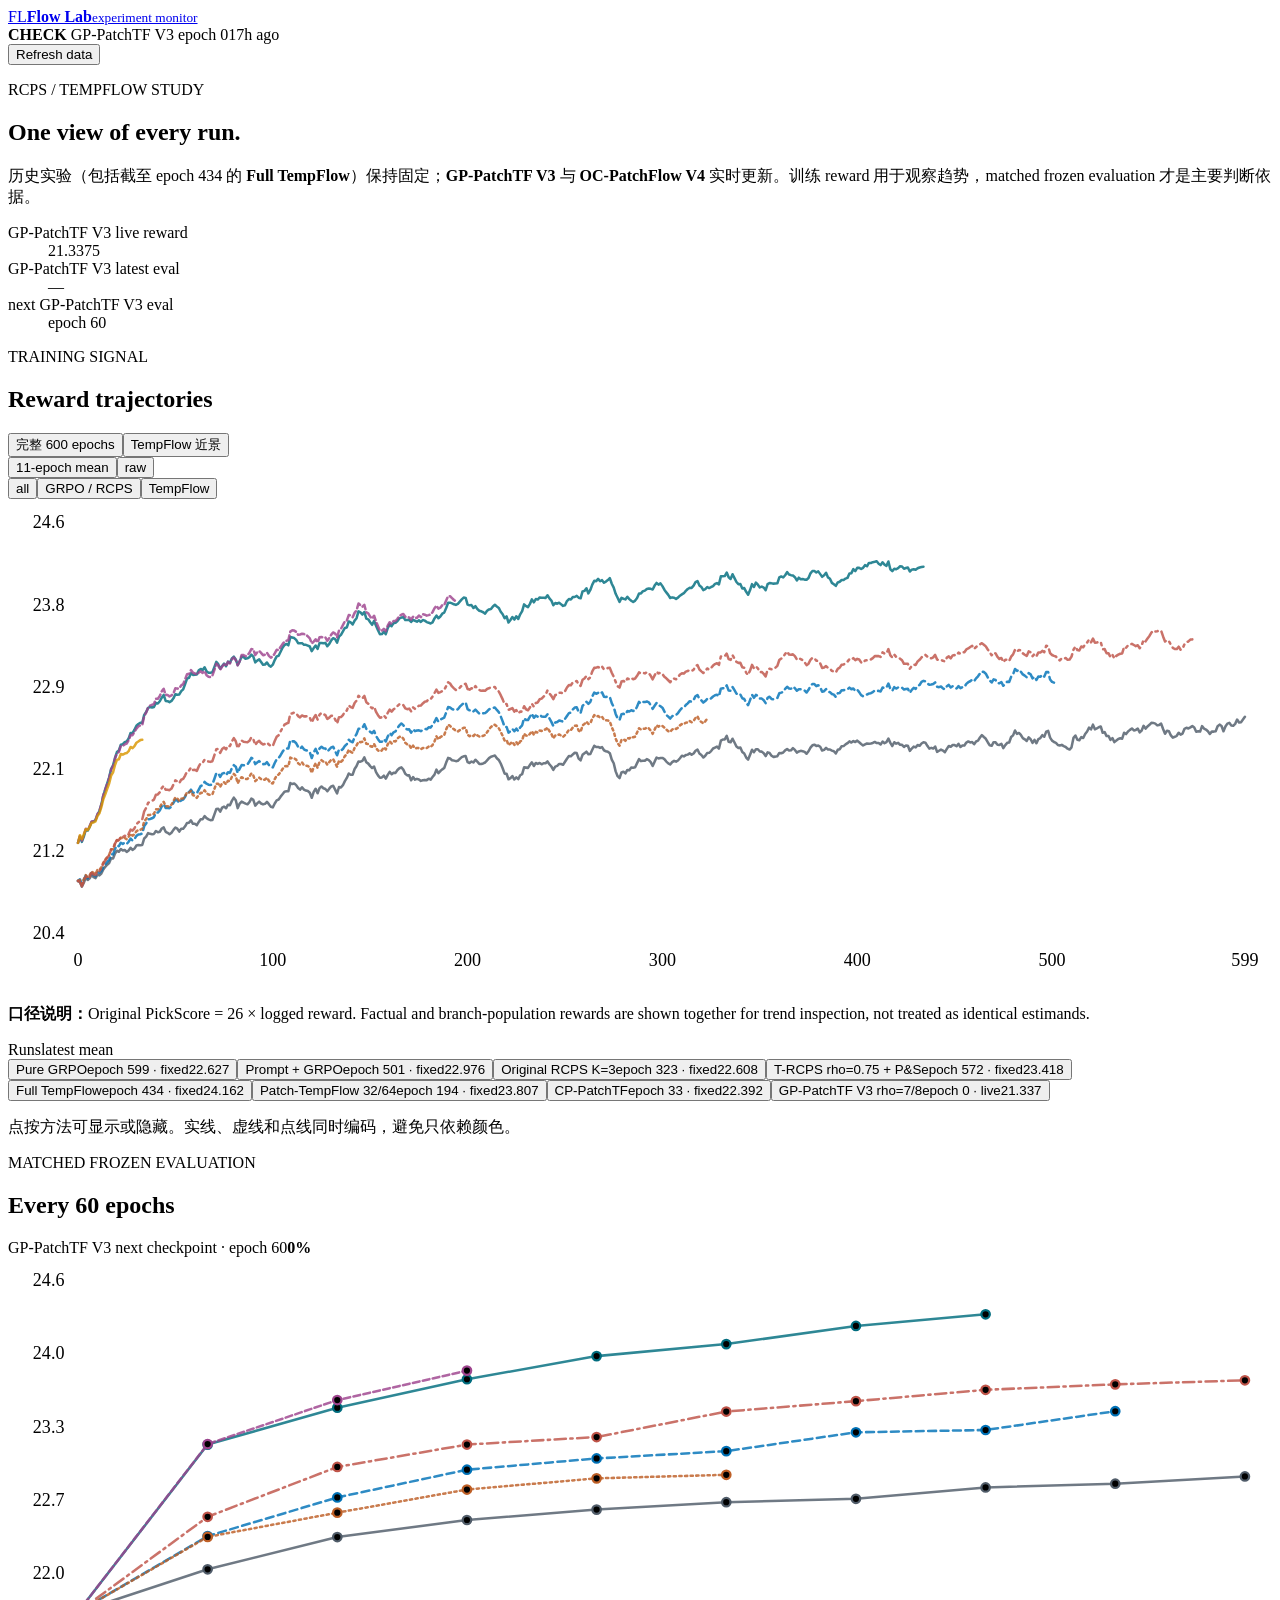
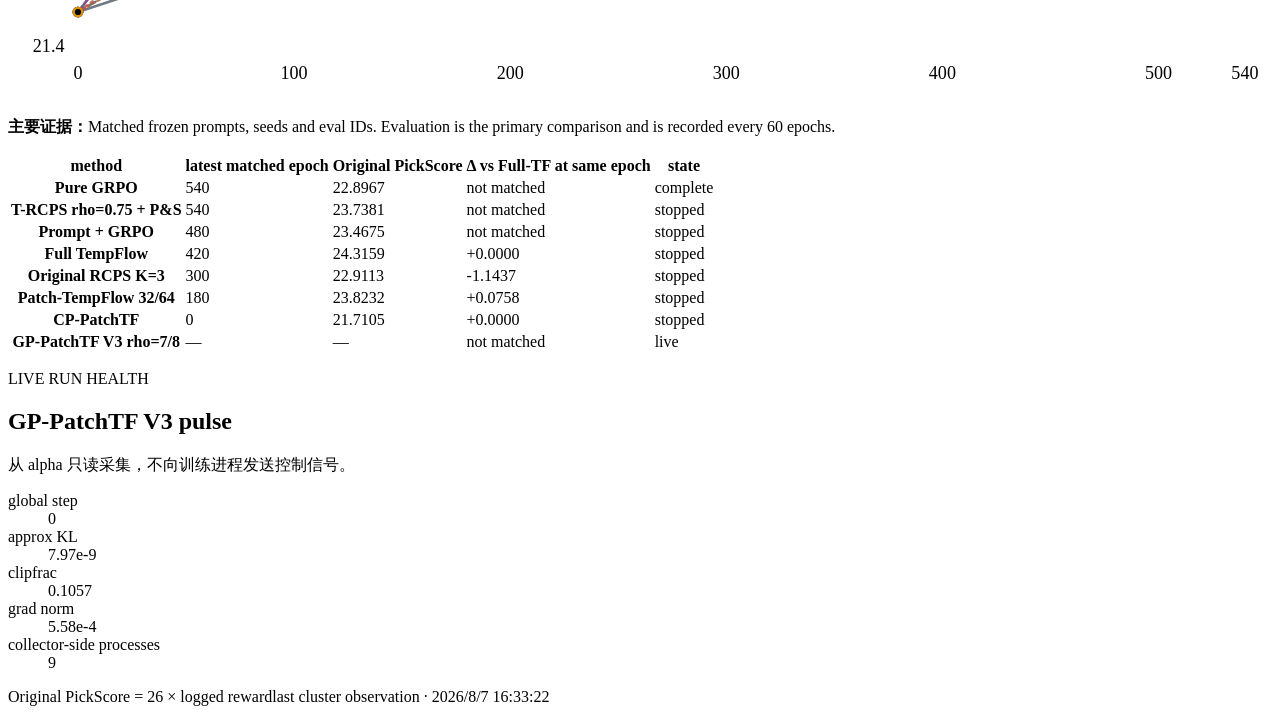
==== commit b4a67e90: "Deploy V4 experiment monitor" ====
--- a/docs/index.html
+++ b/docs/index.html
@@ -1,4 +1,4 @@
-<!DOCTYPE html><html lang="zh-CN"><head><meta charSet="utf-8"/><meta name="viewport" content="width=device-width, initial-scale=1"/><link rel="stylesheet" href="/rich-feedback-live-data/_next/static/css/index.D_E_TDbK.css" data-rsc-css-href="/rich-feedback-live-data/_next/static/css/index.D_E_TDbK.css" data-precedence="vite-rsc/importer-resources"/><link rel="modulepreload" fetchPriority="low" href="/rich-feedback-live-data/_next/static/chunks/index-DSxz9--7.js"/><script src="/rich-feedback-live-data/_next/static/chunks/rolldown-runtime-C60lm6uB.js" type="module" async=""></script><script src="/rich-feedback-live-data/_next/static/chunks/framework-BgSIrAUN.js" type="module" async=""></script><link rel="modulepreload" href="/rich-feedback-live-data/_next/static/chunks/layout-segment-context-DviYDJkX.js" crossorigin=""/><link rel="modulepreload" href="/rich-feedback-live-data/_next/static/chunks/Dashboard-i77_T22v.js" crossorigin=""/><script>Object.assign(((self[Symbol.for("vinext.navigationRuntime")]??={bootstrap:{routeManifest:null},functions:{}}).bootstrap.rsc??={rsc:[]}),{params:{},nav:{"pathname":"/","searchParams":[]}})</script><link rel="modulepreload" href="/rich-feedback-live-data/_next/static/chunks/index-DSxz9--7.js" />
+<!DOCTYPE html><html lang="zh-CN"><head><meta charSet="utf-8"/><meta name="viewport" content="width=device-width, initial-scale=1"/><link rel="stylesheet" href="/rich-feedback-live-data/_next/static/css/index.D_E_TDbK.css" data-rsc-css-href="/rich-feedback-live-data/_next/static/css/index.D_E_TDbK.css" data-precedence="vite-rsc/importer-resources"/><link rel="modulepreload" fetchPriority="low" href="/rich-feedback-live-data/_next/static/chunks/index-CcvpNVOy.js"/><script src="/rich-feedback-live-data/_next/static/chunks/rolldown-runtime-C60lm6uB.js" type="module" async=""></script><script src="/rich-feedback-live-data/_next/static/chunks/framework-BgSIrAUN.js" type="module" async=""></script><link rel="modulepreload" href="/rich-feedback-live-data/_next/static/chunks/layout-segment-context-BmT1Z9ah.js" crossorigin=""/><link rel="modulepreload" href="/rich-feedback-live-data/_next/static/chunks/Dashboard-D91wM7ui.js" crossorigin=""/><script>Object.assign(((self[Symbol.for("vinext.navigationRuntime")]??={bootstrap:{routeManifest:null},functions:{}}).bootstrap.rsc??={rsc:[]}),{params:{},nav:{"pathname":"/","searchParams":[]}})</script><link rel="modulepreload" href="/rich-feedback-live-data/_next/static/chunks/index-CcvpNVOy.js" />
 <link rel="preload" href="/rich-feedback-live-data/_next/static/_vinext_fonts/geist-8ac0455e797f/geist-98bbbccb.woff2" as="font" type="font/woff2" crossorigin />
 <link rel="preload" href="/rich-feedback-live-data/_next/static/_vinext_fonts/geist-mono-00e989178794/geist-mono-013b2f2f.woff2" as="font" type="font/woff2" crossorigin />
 <style data-vinext-fonts>/* cyrillic-ext */
@@ -128,5 +128,5 @@
 
 .__variable_geist_mono_1001rt9 { --font-geist-mono: 'Geist Mono', 'Geist Mono Fallback'; }
 </style>
-</head><body class="__variable_geist_19ysh9d __variable_geist_mono_1001rt9"><main><header class="topbar"><a class="brand" href="#top" aria-label="Flow Lab experiment monitor home"><span class="brand-mark">FL</span><span><strong>Flow Lab</strong><small>experiment monitor</small></span></a><div class="live-capsule is-fresh"><span class="live-dot"></span><span><strong>LIVE</strong> V3 epoch <!-- -->0</span><span class="freshness">34s ago</span></div><button class="refresh-button">Refresh data</button></header><div class="page" id="top"><section class="intro" aria-labelledby="page-title"><div><p class="section-label">RCPS / TEMPFLOW STUDY</p><h1 id="page-title">One view of every run.</h1><p class="lede">历史实验（包括截至 epoch 434 的 <strong>Full TempFlow</strong>）保持固定，只有 <strong>GP-PatchTF V3</strong> 实时更新。训练 reward 用于观察趋势，matched frozen evaluation 才是主要判断依据。</p></div><dl class="live-readout"><div><dt>V3 live reward</dt><dd>21.3375</dd></div><div><dt>V3 latest eval</dt><dd>—</dd></div><div><dt>next V3 eval</dt><dd>epoch <!-- -->60</dd></div></dl></section><section class="analysis-grid" aria-labelledby="reward-title"><div class="analysis-main"><div class="section-heading"><div><p class="section-label">TRAINING SIGNAL</p><h2 id="reward-title">Reward trajectories</h2></div><div class="chart-controls" aria-label="Reward chart controls"><div class="segmented view-control"><button class="active">完整 600 epochs</button><button class="">TempFlow 近景</button></div><div class="segmented"><button class="active">11-epoch mean</button><button class="">raw</button></div><div class="segmented"><button class="active">all</button><button class="">GRPO / RCPS</button><button class="">TempFlow</button></div></div></div><div class="chart-frame"><svg class="chart" viewBox="0 0 1120 430" role="img" aria-label="Original PickScore training reward by epoch" tabindex="0"><g aria-hidden="true"><g><line class="grid-line" x1="62" x2="1096" y1="386" y2="386"></line><text class="axis-label" x="50" y="390" text-anchor="end">20.4</text></g><g><line class="grid-line" x1="62" x2="1096" y1="313.20000000000005" y2="313.20000000000005"></line><text class="axis-label" x="50" y="317.20000000000005" text-anchor="end">21.2</text></g><g><line class="grid-line" x1="62" x2="1096" y1="240.40000000000012" y2="240.40000000000012"></line><text class="axis-label" x="50" y="244.40000000000012" text-anchor="end">22.1</text></g><g><line class="grid-line" x1="62" x2="1096" y1="167.59999999999988" y2="167.59999999999988"></line><text class="axis-label" x="50" y="171.59999999999988" text-anchor="end">22.9</text></g><g><line class="grid-line" x1="62" x2="1096" y1="94.79999999999994" y2="94.79999999999994"></line><text class="axis-label" x="50" y="98.79999999999994" text-anchor="end">23.8</text></g><g><line class="grid-line" x1="62" x2="1096" y1="22" y2="22"></line><text class="axis-label" x="50" y="26" text-anchor="end">24.6</text></g><g><line class="tick-mark" x1="62" x2="62" y1="386" y2="391"></line><text class="axis-label" x="62" y="414" text-anchor="middle">0</text></g><g><line class="tick-mark" x1="234.62103505843072" x2="234.62103505843072" y1="386" y2="391"></line><text class="axis-label" x="234.62103505843072" y="414" text-anchor="middle">100</text></g><g><line class="tick-mark" x1="407.24207011686144" x2="407.24207011686144" y1="386" y2="391"></line><text class="axis-label" x="407.24207011686144" y="414" text-anchor="middle">200</text></g><g><line class="tick-mark" x1="579.8631051752922" x2="579.8631051752922" y1="386" y2="391"></line><text class="axis-label" x="579.8631051752922" y="414" text-anchor="middle">300</text></g><g><line class="tick-mark" x1="752.4841402337229" x2="752.4841402337229" y1="386" y2="391"></line><text class="axis-label" x="752.4841402337229" y="414" text-anchor="middle">400</text></g><g><line class="tick-mark" x1="925.1051752921536" x2="925.1051752921536" y1="386" y2="391"></line><text class="axis-label" x="925.1051752921536" y="414" text-anchor="middle">500</text></g><g><line class="tick-mark" x1="1096" x2="1096" y1="386" y2="391"></line><text class="axis-label" x="1096" y="414" text-anchor="middle">599</text></g><line class="axis-line" x1="62" x2="1096" y1="386" y2="386"></line></g><g><path d="M62.00,338.42 L63.73,339.46 L65.45,343.53 L67.18,339.95 L68.90,335.73 L70.63,337.59 L72.36,336.09 L74.08,333.13 L75.81,335.13 L77.54,335.93 L79.26,332.75 L80.99,333.54 L82.71,331.89 L84.44,328.28 L86.17,325.89 L87.89,324.03 L89.62,322.56 L91.35,318.41 L93.07,318.55 L94.80,314.20 L96.52,311.64 L98.25,312.60 L99.98,310.11 L101.70,311.46 L103.43,311.03 L105.16,312.65 L106.88,311.45 L108.61,309.06 L110.33,310.97 L112.06,309.75 L113.79,307.08 L115.51,306.63 L117.24,306.73 L118.96,306.52 L120.69,300.80 L122.42,299.16 L124.14,296.04 L125.87,296.69 L127.60,297.05 L129.32,296.77 L131.05,294.16 L132.77,295.30 L134.50,294.84 L136.23,291.98 L137.95,291.02 L139.68,294.91 L141.41,295.77 L143.13,297.03 L144.86,295.66 L146.58,293.20 L148.31,291.12 L150.04,292.12 L151.76,294.69 L153.49,292.17 L155.22,292.25 L156.94,290.00 L158.67,287.03 L160.39,286.81 L162.12,284.83 L163.85,287.81 L165.57,287.75 L167.30,289.06 L169.03,286.12 L170.75,283.80 L172.48,283.69 L174.20,280.98 L175.93,282.84 L177.66,283.86 L179.38,284.62 L181.11,284.43 L182.83,279.69 L184.56,274.73 L186.29,274.53 L188.01,276.99 L189.74,273.47 L191.47,272.57 L193.19,274.04 L194.92,270.90 L196.64,271.39 L198.37,267.50 L200.10,264.66 L201.82,266.89 L203.55,273.90 L205.28,269.90 L207.00,268.11 L208.73,269.11 L210.45,269.91 L212.18,270.52 L213.91,268.67 L215.63,265.43 L217.36,266.63 L219.09,271.72 L220.81,269.74 L222.54,268.19 L224.26,269.82 L225.99,270.59 L227.72,270.09 L229.44,268.35 L231.17,270.42 L232.89,272.66 L234.62,273.25 L236.35,269.79 L238.07,266.98 L239.80,266.27 L241.53,263.76 L243.25,261.62 L244.98,259.38 L246.70,259.01 L248.43,259.00 L250.16,251.74 L251.88,252.60 L253.61,252.12 L255.34,253.52 L257.06,256.11 L258.79,257.53 L260.51,255.43 L262.24,257.47 L263.97,258.34 L265.69,258.81 L267.42,260.28 L269.15,264.70 L270.87,259.58 L272.60,256.74 L274.32,260.72 L276.05,256.22 L277.78,254.73 L279.50,256.28 L281.23,256.95 L282.95,258.94 L284.68,256.67 L286.41,254.65 L288.13,254.09 L289.86,257.51 L291.59,260.80 L293.31,255.19 L295.04,255.53 L296.76,253.60 L298.49,249.99 L300.22,247.17 L301.94,243.22 L303.67,244.31 L305.40,244.25 L307.12,239.23 L308.85,236.58 L310.57,232.54 L312.30,232.72 L314.03,231.98 L315.75,229.00 L317.48,233.17 L319.21,234.47 L320.93,236.67 L322.66,238.40 L324.38,237.08 L326.11,241.95 L327.84,244.90 L329.56,247.07 L331.29,246.68 L333.02,245.18 L334.74,247.71 L336.47,244.40 L338.19,241.74 L339.92,243.91 L341.65,242.52 L343.37,242.67 L345.10,240.12 L346.82,238.55 L348.55,237.80 L350.28,239.79 L352.00,243.51 L353.73,244.90 L355.46,244.89 L357.18,249.25 L358.91,246.37 L360.63,248.73 L362.36,247.99 L364.09,248.56 L365.81,249.76 L367.54,249.24 L369.27,248.89 L370.99,249.11 L372.72,247.84 L374.44,248.65 L376.17,246.37 L377.90,244.26 L379.62,239.77 L381.35,242.95 L383.08,241.07 L384.80,239.58 L386.53,238.34 L388.25,233.58 L389.98,229.42 L391.71,229.94 L393.43,231.46 L395.16,231.81 L396.88,232.27 L398.61,231.95 L400.34,230.31 L402.06,228.76 L403.79,228.03 L405.52,227.83 L407.24,233.14 L408.97,233.91 L410.69,232.63 L412.42,233.43 L414.15,231.06 L415.87,232.75 L417.60,234.73 L419.33,234.82 L421.05,234.34 L422.78,233.48 L424.50,231.59 L426.23,229.61 L427.96,228.43 L429.68,227.84 L431.41,227.32 L433.14,229.67 L434.86,231.24 L436.59,234.38 L438.31,238.56 L440.04,243.38 L441.77,243.46 L443.49,248.36 L445.22,247.38 L446.94,245.49 L448.67,248.55 L450.40,246.69 L452.12,248.23 L453.85,244.78 L455.58,243.86 L457.30,237.81 L459.03,238.02 L460.75,238.25 L462.48,235.53 L464.21,233.39 L465.93,236.60 L467.66,233.95 L469.39,234.75 L471.11,233.89 L472.84,235.07 L474.56,234.15 L476.29,234.12 L478.02,232.55 L479.74,235.02 L481.47,237.02 L483.20,239.99 L484.92,237.14 L486.65,236.48 L488.37,234.76 L490.10,234.86 L491.83,235.53 L493.55,232.87 L495.28,230.12 L497.01,227.80 L498.73,228.01 L500.46,226.35 L502.18,224.85 L503.91,225.14 L505.64,230.03 L507.36,231.53 L509.09,226.68 L510.81,225.22 L512.54,223.88 L514.27,226.23 L515.99,225.88 L517.72,222.16 L519.45,218.65 L521.17,219.81 L522.90,219.67 L524.62,220.57 L526.35,219.79 L528.08,222.65 L529.80,223.51 L531.53,223.93 L533.26,225.27 L534.98,230.89 L536.71,234.17 L538.43,241.36 L540.16,245.60 L541.89,247.27 L543.61,242.29 L545.34,241.63 L547.07,243.15 L548.79,240.07 L550.52,240.34 L552.24,237.89 L553.97,238.07 L555.70,237.71 L557.42,234.05 L559.15,230.51 L560.87,232.26 L562.60,231.98 L564.33,231.81 L566.05,230.52 L567.78,231.38 L569.51,233.12 L571.23,236.61 L572.96,232.74 L574.68,229.12 L576.41,229.85 L578.14,229.55 L579.86,229.47 L581.59,230.48 L583.32,232.66 L585.04,234.22 L586.77,235.26 L588.49,233.19 L590.22,232.02 L591.95,232.72 L593.67,231.72 L595.40,229.69 L597.13,227.48 L598.85,228.08 L600.58,226.93 L602.30,226.50 L604.03,225.41 L605.76,226.64 L607.48,225.55 L609.21,223.04 L610.93,222.01 L612.66,225.56 L614.39,226.87 L616.11,229.05 L617.84,227.47 L619.57,225.16 L621.29,224.92 L623.02,223.38 L624.74,221.09 L626.47,220.26 L628.20,219.39 L629.92,221.22 L631.65,214.15 L633.38,213.07 L635.10,213.04 L636.83,209.92 L638.55,215.11 L640.28,215.58 L642.01,212.41 L643.73,215.75 L645.46,219.32 L647.19,220.66 L648.91,220.18 L650.64,224.10 L652.36,225.53 L654.09,229.06 L655.82,230.91 L657.54,226.61 L659.27,222.21 L660.99,224.31 L662.72,221.77 L664.45,221.77 L666.17,223.71 L667.90,223.84 L669.63,225.25 L671.35,227.76 L673.08,224.47 L674.80,225.12 L676.53,227.51 L678.26,228.50 L679.98,228.27 L681.71,227.88 L683.44,225.01 L685.16,225.32 L686.89,224.63 L688.61,222.71 L690.34,221.57 L692.07,222.92 L693.79,222.69 L695.52,220.73 L697.25,222.31 L698.97,224.68 L700.70,223.71 L702.42,223.16 L704.15,223.46 L705.88,224.03 L707.60,225.75 L709.33,223.51 L711.06,220.26 L712.78,218.26 L714.51,217.72 L716.23,218.76 L717.96,218.46 L719.69,219.52 L721.41,222.90 L723.14,222.33 L724.86,220.52 L726.59,222.03 L728.32,221.94 L730.04,222.96 L731.77,223.50 L733.50,225.50 L735.22,222.26 L736.95,221.74 L738.67,219.15 L740.40,218.94 L742.13,217.44 L743.85,216.37 L745.58,214.80 L747.31,215.80 L749.03,214.45 L750.76,215.32 L752.48,214.14 L754.21,215.58 L755.94,217.13 L757.66,218.37 L759.39,217.46 L761.12,216.64 L762.84,216.93 L764.57,216.58 L766.29,216.18 L768.02,215.26 L769.75,216.24 L771.47,216.19 L773.20,217.55 L774.92,214.96 L776.65,216.38 L778.38,215.44 L780.10,212.32 L781.83,216.10 L783.56,218.90 L785.28,215.50 L787.01,216.75 L788.73,216.06 L790.46,217.75 L792.19,217.88 L793.91,219.71 L795.64,218.49 L797.37,218.59 L799.09,223.21 L800.82,221.12 L802.54,219.42 L804.27,220.06 L806.00,217.96 L807.72,218.70 L809.45,216.67 L811.18,215.56 L812.90,215.93 L814.63,218.70 L816.35,221.18 L818.08,220.54 L819.81,221.14 L821.53,219.33 L823.26,224.04 L824.98,223.06 L826.71,222.06 L828.44,222.95 L830.16,224.31 L831.89,221.44 L833.62,218.89 L835.34,219.54 L837.07,217.99 L838.79,218.03 L840.52,219.13 L842.25,216.97 L843.97,219.74 L845.70,218.40 L847.43,218.38 L849.15,215.82 L850.88,214.81 L852.60,215.75 L854.33,215.39 L856.06,217.27 L857.78,214.84 L859.51,214.14 L861.24,211.33 L862.96,209.26 L864.69,210.91 L866.41,212.46 L868.14,215.50 L869.87,218.27 L871.59,218.69 L873.32,215.50 L875.05,215.63 L876.77,217.80 L878.50,217.90 L880.22,216.93 L881.95,220.76 L883.68,218.09 L885.40,216.09 L887.13,215.77 L888.85,210.90 L890.58,209.46 L892.31,205.16 L894.03,208.08 L895.76,207.31 L897.49,209.08 L899.21,211.83 L900.94,212.94 L902.66,214.35 L904.39,211.21 L906.12,212.88 L907.84,216.04 L909.57,213.39 L911.30,216.44 L913.02,212.68 L914.75,211.79 L916.47,209.25 L918.20,210.60 L919.93,206.12 L921.65,205.44 L923.38,211.48 L925.11,214.11 L926.83,215.34 L928.56,216.06 L930.28,217.97 L932.01,218.45 L933.74,217.88 L935.46,219.00 L937.19,219.76 L938.91,221.24 L940.64,222.00 L942.37,220.02 L944.09,211.70 L945.82,209.57 L947.55,213.40 L949.27,213.74 L951.00,211.02 L952.72,211.80 L954.45,208.28 L956.18,206.05 L957.90,202.55 L959.63,204.07 L961.36,199.94 L963.08,204.11 L964.81,203.28 L966.53,202.27 L968.26,201.54 L969.99,207.18 L971.71,206.57 L973.44,210.09 L975.17,209.98 L976.89,213.37 L978.62,211.87 L980.34,215.41 L982.07,214.04 L983.80,212.60 L985.52,212.01 L987.25,212.42 L988.97,207.08 L990.70,208.29 L992.43,205.96 L994.15,204.58 L995.88,203.31 L997.61,205.05 L999.33,204.61 L1001.06,203.50 L1002.78,206.86 L1004.51,205.13 L1006.24,200.98 L1007.96,203.46 L1009.69,201.54 L1011.42,200.08 L1013.14,198.29 L1014.87,198.39 L1016.59,199.01 L1018.32,200.57 L1020.05,200.16 L1021.77,199.03 L1023.50,203.82 L1025.23,208.00 L1026.95,205.40 L1028.68,205.83 L1030.40,209.49 L1032.13,211.47 L1033.86,210.68 L1035.58,209.81 L1037.31,207.12 L1039.04,208.81 L1040.76,207.87 L1042.49,203.64 L1044.21,202.68 L1045.94,203.33 L1047.67,202.36 L1049.39,201.21 L1051.12,202.48 L1052.84,206.25 L1054.57,205.79 L1056.30,206.08 L1058.02,201.24 L1059.75,203.39 L1061.48,204.26 L1063.20,205.77 L1064.93,208.19 L1066.65,206.11 L1068.38,206.13 L1070.11,205.78 L1071.83,201.35 L1073.56,199.92 L1075.29,201.10 L1077.01,205.74 L1078.74,201.56 L1080.46,199.00 L1082.19,198.36 L1083.92,200.66 L1085.64,200.88 L1087.37,199.26 L1089.10,195.44 L1090.82,198.08 L1092.55,197.72 L1094.27,195.38 L1096.00,192.97" fill="none" stroke="oklch(0.47 0.025 250)" stroke-width="2.25" stroke-dasharray="0" stroke-linecap="round" stroke-linejoin="round" opacity="0.82"></path></g><g><path d="M62.00,338.40 L63.73,337.00 L65.45,341.29 L67.18,337.39 L68.90,333.75 L70.63,335.98 L72.36,334.65 L74.08,331.34 L75.81,333.10 L77.54,334.36 L79.26,330.70 L80.99,331.19 L82.71,329.53 L84.44,325.93 L86.17,323.53 L87.89,321.62 L89.62,319.67 L91.35,314.75 L93.07,314.91 L94.80,310.07 L96.52,306.90 L98.25,307.67 L99.98,304.58 L101.70,305.60 L103.43,304.50 L105.16,305.71 L106.88,303.66 L108.61,300.93 L110.33,302.73 L112.06,301.28 L113.79,298.47 L115.51,297.28 L117.24,296.99 L118.96,296.43 L120.69,289.83 L122.42,287.55 L124.14,283.81 L125.87,283.47 L127.60,282.95 L129.32,281.88 L131.05,277.79 L132.77,277.88 L134.50,275.99 L136.23,272.47 L137.95,270.32 L139.68,273.69 L141.41,273.83 L143.13,273.97 L144.86,272.35 L146.58,269.28 L148.31,266.49 L150.04,267.17 L151.76,269.40 L153.49,266.88 L155.22,266.32 L156.94,263.80 L158.67,260.23 L160.39,259.74 L162.12,257.59 L163.85,260.29 L165.57,260.11 L167.30,260.73 L169.03,257.48 L170.75,254.22 L172.48,253.73 L174.20,250.69 L175.93,252.26 L177.66,253.12 L179.38,253.33 L181.11,252.83 L182.83,248.06 L184.56,243.07 L186.29,243.09 L188.01,246.15 L189.74,243.32 L191.47,242.83 L193.19,244.82 L194.92,242.14 L196.64,242.52 L198.37,238.51 L200.10,235.86 L201.82,237.21 L203.55,242.75 L205.28,238.91 L207.00,235.77 L208.73,235.98 L210.45,236.03 L212.18,235.02 L213.91,232.68 L215.63,229.33 L217.36,230.47 L219.09,234.94 L220.81,233.51 L222.54,232.18 L224.26,233.94 L225.99,234.92 L227.72,234.90 L229.44,233.22 L231.17,235.72 L232.89,237.32 L234.62,237.82 L236.35,233.92 L238.07,230.67 L239.80,229.40 L241.53,227.04 L243.25,223.99 L244.98,221.58 L246.70,221.12 L248.43,221.15 L250.16,213.76 L251.88,214.75 L253.61,214.76 L255.34,216.41 L257.06,219.63 L258.79,221.31 L260.51,219.49 L262.24,221.80 L263.97,222.69 L265.69,222.97 L267.42,224.47 L269.15,229.48 L270.87,224.62 L272.60,221.48 L274.32,225.46 L276.05,221.03 L277.78,219.52 L279.50,220.90 L281.23,221.13 L282.95,223.62 L284.68,221.98 L286.41,220.07 L288.13,219.53 L289.86,223.31 L291.59,227.10 L293.31,221.94 L295.04,222.82 L296.76,221.56 L298.49,218.81 L300.22,217.25 L301.94,213.33 L303.67,214.81 L305.40,215.55 L307.12,210.94 L308.85,208.25 L310.57,203.65 L312.30,203.39 L314.03,202.88 L315.75,199.59 L317.48,203.64 L319.21,204.70 L320.93,206.30 L322.66,207.40 L324.38,205.46 L326.11,209.98 L327.84,212.81 L329.56,215.18 L331.29,215.09 L333.02,212.79 L334.74,214.82 L336.47,210.51 L338.19,207.18 L339.92,209.25 L341.65,206.75 L343.37,205.92 L345.10,202.80 L346.82,200.57 L348.55,198.96 L350.28,200.38 L352.00,203.25 L353.73,204.17 L355.46,204.03 L357.18,207.09 L358.91,204.02 L360.63,205.66 L362.36,205.09 L364.09,205.01 L365.81,205.72 L367.54,204.71 L369.27,203.67 L370.99,204.08 L372.72,202.26 L374.44,202.56 L376.17,200.29 L377.90,197.59 L379.62,194.22 L381.35,197.27 L383.08,195.47 L384.80,194.53 L386.53,193.65 L388.25,189.18 L389.98,184.38 L391.71,184.76 L393.43,186.11 L395.16,186.65 L396.88,187.21 L398.61,186.30 L400.34,184.02 L402.06,182.37 L403.79,180.90 L405.52,180.33 L407.24,186.16 L408.97,187.25 L410.69,186.69 L412.42,188.21 L414.15,186.59 L415.87,188.44 L417.60,190.10 L419.33,190.64 L421.05,189.94 L422.78,189.71 L424.50,188.25 L426.23,186.46 L427.96,185.58 L429.68,185.12 L431.41,184.68 L433.14,186.93 L434.86,188.86 L436.59,192.61 L438.31,197.06 L440.04,202.00 L441.77,201.97 L443.49,207.01 L445.22,205.75 L446.94,203.77 L448.67,205.80 L450.40,203.48 L452.12,205.70 L453.85,202.29 L455.58,200.48 L457.30,194.17 L459.03,195.89 L460.75,195.82 L462.48,192.83 L464.21,190.13 L465.93,193.87 L467.66,191.90 L469.39,192.84 L471.11,191.25 L472.84,192.64 L474.56,193.00 L476.29,193.03 L478.02,190.79 L479.74,194.40 L481.47,197.50 L483.20,201.16 L484.92,198.06 L486.65,197.62 L488.37,196.19 L490.10,196.74 L491.83,197.22 L493.55,194.78 L495.28,192.22 L497.01,189.75 L498.73,189.25 L500.46,186.56 L502.18,184.77 L503.91,184.61 L505.64,188.59 L507.36,189.70 L509.09,183.33 L510.81,181.64 L512.54,179.65 L514.27,181.50 L515.99,179.71 L517.72,175.01 L519.45,171.49 L521.17,172.56 L522.90,171.75 L524.62,172.95 L526.35,171.34 L528.08,175.13 L529.80,175.46 L531.53,174.94 L533.26,175.44 L534.98,180.95 L536.71,184.25 L538.43,190.45 L540.16,194.26 L541.89,195.82 L543.61,190.65 L545.34,190.32 L547.07,190.97 L548.79,187.86 L550.52,188.31 L552.24,187.21 L553.97,187.78 L555.70,187.62 L557.42,183.87 L559.15,179.74 L560.87,181.29 L562.60,179.85 L564.33,179.95 L566.05,179.37 L567.78,180.13 L569.51,182.73 L571.23,185.94 L572.96,183.24 L574.68,180.72 L576.41,182.88 L578.14,183.56 L579.86,184.88 L581.59,188.24 L583.32,191.22 L585.04,192.90 L586.77,194.53 L588.49,192.50 L590.22,191.48 L591.95,191.47 L593.67,189.70 L595.40,187.21 L597.13,185.17 L598.85,184.87 L600.58,182.57 L602.30,181.06 L604.03,179.13 L605.76,179.66 L607.48,178.06 L609.21,174.74 L610.93,173.65 L612.66,177.27 L614.39,178.47 L616.11,180.36 L617.84,179.01 L619.57,177.11 L621.29,177.80 L623.02,176.52 L624.74,175.00 L626.47,173.92 L628.20,173.37 L629.92,174.87 L631.65,168.07 L633.38,167.61 L635.10,167.89 L636.83,165.14 L638.55,169.76 L640.28,170.00 L642.01,166.61 L643.73,169.42 L645.46,172.37 L647.19,173.70 L648.91,173.17 L650.64,176.53 L652.36,177.22 L654.09,180.72 L655.82,182.67 L657.54,178.19 L659.27,173.44 L660.99,176.15 L662.72,173.55 L664.45,174.50 L666.17,176.81 L667.90,176.86 L669.63,178.35 L671.35,180.86 L673.08,176.16 L674.80,175.21 L676.53,177.16 L678.26,177.57 L679.98,177.04 L681.71,176.25 L683.44,172.18 L685.16,171.59 L686.89,170.84 L688.61,168.22 L690.34,166.42 L692.07,167.87 L693.79,168.11 L695.52,166.32 L697.25,167.62 L698.97,169.87 L700.70,168.56 L702.42,168.56 L704.15,168.71 L705.88,169.73 L707.60,171.46 L709.33,169.12 L711.06,165.76 L712.78,163.92 L714.51,163.95 L716.23,165.81 L717.96,165.01 L719.69,166.89 L721.41,170.71 L723.14,170.31 L724.86,168.38 L726.59,170.68 L728.32,171.17 L730.04,172.75 L731.77,173.34 L733.50,175.43 L735.22,172.17 L736.95,171.88 L738.67,169.56 L740.40,169.44 L742.13,168.75 L743.85,168.77 L745.58,167.13 L747.31,168.58 L749.03,167.90 L750.76,170.02 L752.48,168.94 L754.21,171.12 L755.94,173.79 L757.66,174.75 L759.39,173.61 L761.12,173.21 L762.84,172.40 L764.57,172.07 L766.29,171.14 L768.02,169.58 L769.75,170.04 L771.47,170.00 L773.20,170.61 L774.92,167.05 L776.65,167.66 L778.38,167.03 L780.10,163.54 L781.83,168.13 L783.56,170.04 L785.28,166.76 L787.01,167.93 L788.73,166.98 L790.46,167.75 L792.19,167.26 L793.91,168.84 L795.64,168.35 L797.37,168.15 L799.09,171.80 L800.82,169.15 L802.54,167.34 L804.27,168.20 L806.00,165.36 L807.72,164.83 L809.45,162.06 L811.18,161.16 L812.90,161.58 L814.63,163.37 L816.35,164.67 L818.08,164.40 L819.81,163.97 L821.53,162.53 L823.26,166.35 L824.98,166.70 L826.71,166.10 L828.44,167.74 L830.16,168.59 L831.89,165.90 L833.62,164.75 L835.34,167.00 L837.07,165.87 L838.79,166.23 L840.52,167.89 L842.25,165.81 L843.97,167.61 L845.70,166.70 L847.43,166.65 L849.15,163.83 L850.88,162.33 L852.60,161.49 L854.33,160.10 L856.06,161.43 L857.78,158.95 L859.51,157.11 L861.24,154.64 L862.96,152.78 L864.69,153.35 L866.41,154.81 L868.14,158.04 L869.87,160.79 L871.59,162.57 L873.32,159.79 L875.05,160.41 L876.77,163.06 L878.50,163.30 L880.22,162.21 L881.95,165.51 L883.68,163.36 L885.40,161.83 L887.13,162.11 L888.85,157.57 L890.58,155.35 L892.31,150.61 L894.03,152.36 L895.76,151.20 L897.49,153.06 L899.21,155.40 L900.94,156.50 L902.66,157.94 L904.39,154.32 L906.12,155.38 L907.84,158.92 L909.57,157.42 L911.30,160.38 L913.02,157.22 L914.75,157.51 L916.47,155.67 L918.20,157.39 L919.93,153.20 L921.65,153.25 L923.38,159.97 L925.11,162.03 L926.83,162.71" fill="none" stroke="oklch(0.53 0.14 245)" stroke-width="2.25" stroke-dasharray="7 4" stroke-linecap="round" stroke-linejoin="round" opacity="0.82"></path></g><g><path d="M62.00,338.42 L63.73,337.71 L65.45,341.50 L67.18,337.06 L68.90,333.23 L70.63,335.13 L72.36,333.51 L74.08,329.92 L75.81,331.42 L77.54,332.37 L79.26,328.58 L80.99,328.71 L82.71,326.42 L84.44,322.26 L86.17,319.61 L87.89,317.46 L89.62,315.28 L91.35,310.31 L93.07,310.38 L94.80,305.46 L96.52,302.31 L98.25,302.80 L99.98,299.93 L101.70,301.13 L103.43,300.35 L105.16,301.42 L106.88,299.34 L108.61,296.53 L110.33,298.37 L112.06,297.06 L113.79,294.39 L115.51,293.42 L117.24,293.18 L118.96,292.23 L120.69,285.53 L122.42,283.56 L124.14,280.06 L125.87,279.89 L127.60,279.67 L129.32,278.95 L131.05,274.94 L132.77,275.12 L134.50,273.18 L136.23,270.06 L137.95,268.31 L139.68,272.17 L141.41,272.18 L143.13,272.61 L144.86,270.81 L146.58,267.62 L148.31,264.41 L150.04,265.35 L151.76,267.41 L153.49,265.52 L155.22,265.25 L156.94,263.15 L158.67,259.83 L160.39,260.09 L162.12,258.73 L163.85,262.38 L165.57,263.06 L167.30,264.77 L169.03,262.15 L170.75,260.31 L172.48,260.48 L174.20,258.03 L175.93,260.52 L177.66,261.94 L179.38,262.25 L181.11,261.69 L182.83,257.02 L184.56,252.29 L186.29,252.29 L188.01,255.03 L189.74,251.90 L191.47,250.97 L193.19,252.74 L194.92,249.59 L196.64,249.98 L198.37,246.10 L200.10,243.63 L201.82,245.48 L203.55,251.90 L205.28,248.47 L207.00,246.52 L208.73,247.42 L210.45,248.04 L212.18,248.03 L213.91,246.05 L215.63,243.12 L217.36,244.92 L219.09,249.99 L220.81,248.39 L222.54,246.84 L224.26,248.18 L225.99,248.94 L227.72,248.51 L229.44,246.92 L231.17,249.63 L232.89,251.71 L234.62,252.02 L236.35,248.15 L238.07,245.01 L239.80,244.17 L241.53,241.80 L243.25,239.31 L244.98,236.97 L246.70,236.67 L248.43,236.92 L250.16,229.14 L251.88,229.86 L253.61,229.77 L255.34,230.97 L257.06,234.10 L258.79,235.38 L260.51,233.44 L262.24,235.78 L263.97,236.21 L265.69,236.64 L267.42,237.83 L269.15,242.64 L270.87,237.59 L272.60,234.11 L274.32,238.24 L276.05,232.97 L277.78,231.43 L279.50,232.75 L281.23,232.70 L282.95,235.45 L284.68,233.14 L286.41,230.99 L288.13,230.56 L289.86,233.92 L291.59,237.27 L293.31,231.79 L295.04,232.86 L296.76,231.23 L298.49,227.73 L300.22,226.21 L301.94,222.14 L303.67,224.09 L305.40,224.90 L307.12,220.54 L308.85,218.29 L310.57,215.14 L312.30,215.46 L314.03,215.09 L315.75,212.13 L317.48,216.87 L319.21,217.24 L320.93,218.95 L322.66,219.47 L324.38,216.94 L326.11,220.68 L327.84,222.84 L329.56,223.72 L331.29,222.71 L333.02,220.00 L334.74,221.94 L336.47,217.35 L338.19,214.65 L339.92,216.59 L341.65,214.68 L343.37,214.80 L345.10,212.16 L346.82,210.78 L348.55,210.50 L350.28,212.34 L352.00,216.03 L353.73,217.35 L355.46,217.68 L357.18,221.08 L358.91,218.54 L360.63,221.13 L362.36,220.56 L364.09,220.79 L365.81,221.76 L367.54,220.70 L369.27,220.48 L370.99,220.66 L372.72,219.35 L374.44,219.82 L376.17,218.00 L377.90,214.85 L379.62,210.29 L381.35,212.96 L383.08,211.00 L384.80,210.06 L386.53,209.09 L388.25,204.22 L389.98,200.12 L391.71,201.00 L393.43,203.02 L395.16,203.98 L396.88,205.48 L398.61,205.93 L400.34,204.78 L402.06,203.83 L403.79,202.66 L405.52,202.68 L407.24,208.90 L408.97,210.18 L410.69,209.18 L412.42,210.02 L414.15,208.12 L415.87,209.44 L417.60,210.45 L419.33,210.50 L421.05,209.82 L422.78,209.06 L424.50,206.63 L426.23,204.09 L427.96,202.00 L429.68,200.56 L431.41,199.99 L433.14,201.44 L434.86,203.12 L436.59,206.28 L438.31,209.94 L440.04,213.99 L441.77,213.43 L443.49,218.08 L445.22,216.62 L446.94,215.05 L448.67,217.90 L450.40,215.40 L452.12,217.81 L453.85,214.83 L455.58,213.81 L457.30,208.06 L459.03,209.54 L460.75,209.98 L462.48,208.07 L464.21,205.71 L465.93,208.96 L467.66,206.33 L469.39,207.07 L471.11,205.10 L472.84,205.56 L474.56,204.54 L476.29,204.21 L478.02,202.56 L479.74,205.68 L481.47,208.05 L483.20,212.12 L484.92,209.62 L486.65,209.36 L488.37,208.59 L490.10,209.64 L491.83,210.78 L493.55,209.17 L495.28,207.14 L497.01,204.54 L498.73,204.73 L500.46,202.50 L502.18,200.84 L503.91,200.73 L505.64,205.22 L507.36,206.40 L509.09,200.72 L510.81,199.23 L512.54,197.32 L514.27,199.33 L515.99,198.75 L517.72,194.48 L519.45,191.55 L521.17,192.78 L522.90,192.37 L524.62,193.59 L526.35,192.80 L528.08,195.85 L529.80,196.07 L531.53,196.28 L533.26,197.10 L534.98,202.20 L536.71,205.97 L538.43,212.37 L540.16,216.33 L541.89,218.61 L543.61,213.53 L545.34,212.76 L547.07,214.25 L548.79,211.80 L550.52,212.26 L552.24,210.62 L553.97,211.17 L555.70,210.55 L557.42,206.86 L559.15,203.12 L560.87,204.27 L562.60,203.67 L564.33,203.65 L566.05,202.43 L567.78,203.29 L569.51,205.17 L571.23,208.06 L572.96,204.35 L574.68,200.60 L576.41,201.69 L578.14,200.73 L579.86,201.13 L581.59,202.55 L583.32,204.26 L585.04,205.71 L586.77,206.39 L588.49,204.29 L590.22,203.23 L591.95,203.75 L593.67,202.64 L595.40,200.58 L597.13,199.41 L598.85,199.47 L600.58,198.18 L602.30,198.00 L604.03,196.71 L605.76,197.87 L607.48,196.62 L609.21,194.01 L610.93,192.58 L612.66,196.35 L614.39,197.53 L616.11,198.80 L617.84,196.99 L619.57,194.65" fill="none" stroke="oklch(0.59 0.14 48)" stroke-width="2.25" stroke-dasharray="2 3" stroke-linecap="round" stroke-linejoin="round" opacity="0.82"></path></g><g><path d="M62.00,338.40 L63.73,339.27 L65.45,343.23 L67.18,338.95 L68.90,334.67 L70.63,336.39 L72.36,334.68 L74.08,331.34 L75.81,332.84 L77.54,333.28 L79.26,329.77 L80.99,329.85 L82.71,327.35 L84.44,322.99 L86.17,320.29 L87.89,317.94 L89.62,315.76 L91.35,310.82 L93.07,310.20 L94.80,305.28 L96.52,302.22 L98.25,302.39 L99.98,299.12 L101.70,299.56 L103.43,298.34 L105.16,299.04 L106.88,296.69 L108.61,293.01 L110.33,293.81 L112.06,291.79 L113.79,288.23 L115.51,286.51 L117.24,285.18 L118.96,283.89 L120.69,276.74 L122.42,273.76 L124.14,269.28 L125.87,268.14 L127.60,267.44 L129.32,266.38 L131.05,262.08 L132.77,261.77 L134.50,259.87 L136.23,256.18 L137.95,254.11 L139.68,257.67 L141.41,257.60 L143.13,257.97 L144.86,256.58 L146.58,253.12 L148.31,249.28 L150.04,250.19 L151.76,251.77 L153.49,248.74 L155.22,248.05 L156.94,245.06 L158.67,241.36 L160.39,240.73 L162.12,237.90 L163.85,240.22 L165.57,240.01 L167.30,240.91 L169.03,236.94 L170.75,234.07 L172.48,233.82 L174.20,230.96 L175.93,232.15 L177.66,232.58 L179.38,232.92 L181.11,232.33 L182.83,227.18 L184.56,221.77 L186.29,221.49 L188.01,224.92 L189.74,221.50 L191.47,220.21 L193.19,221.80 L194.92,218.53 L196.64,218.99 L198.37,214.74 L200.10,211.91 L201.82,214.68 L203.55,220.86 L205.28,217.36 L207.00,213.99 L208.73,215.08 L210.45,215.38 L212.18,215.49 L213.91,214.22 L215.63,211.18 L217.36,212.76 L219.09,218.05 L220.81,215.57 L222.54,214.27 L224.26,216.29 L225.99,217.45 L227.72,216.99 L229.44,215.81 L231.17,217.52 L232.89,218.94 L234.62,218.89 L236.35,214.44 L238.07,210.67 L239.80,209.29 L241.53,205.97 L243.25,202.76 L244.98,200.00 L246.70,198.97 L248.43,198.37 L250.16,190.20 L251.88,190.00 L253.61,189.17 L255.34,189.93 L257.06,192.37 L258.79,193.51 L260.51,191.79 L262.24,192.61 L263.97,192.60 L265.69,192.49 L267.42,193.67 L269.15,198.12 L270.87,194.09 L272.60,191.45 L274.32,195.46 L276.05,191.09 L277.78,189.54 L279.50,190.47 L281.23,191.53 L282.95,194.91 L284.68,193.73 L286.41,191.99 L288.13,192.13 L289.86,195.27 L291.59,198.95 L293.31,193.36 L295.04,193.23 L296.76,191.44 L298.49,188.67 L300.22,187.42 L301.94,182.93 L303.67,184.36 L305.40,185.04 L307.12,180.71 L308.85,178.63 L310.57,174.42 L312.30,175.85 L314.03,176.65 L315.75,174.51 L317.48,180.05 L319.21,181.37 L320.93,184.02 L322.66,185.49 L324.38,183.97 L326.11,188.66 L327.84,191.54 L329.56,193.72 L331.29,193.42 L333.02,191.68 L334.74,193.90 L336.47,189.46 L338.19,186.58 L339.92,188.46 L341.65,186.25 L343.37,185.57 L345.10,183.48 L346.82,181.84 L348.55,181.49 L350.28,182.65 L352.00,185.44 L353.73,186.23 L355.46,185.73 L357.18,188.13 L358.91,184.61 L360.63,185.99 L362.36,184.89 L364.09,183.18 L365.81,183.01 L367.54,181.19 L369.27,179.63 L370.99,179.28 L372.72,177.35 L374.44,177.38 L376.17,175.09 L377.90,172.02 L379.62,168.83 L381.35,171.80 L383.08,171.08 L384.80,170.25 L386.53,169.14 L388.25,165.88 L389.98,162.34 L391.71,163.50 L393.43,166.10 L395.16,167.76 L396.88,169.29 L398.61,168.86 L400.34,167.15 L402.06,165.29 L403.79,164.15 L405.52,163.73 L407.24,168.32 L408.97,168.95 L410.69,167.64 L412.42,168.66 L414.15,165.84 L415.87,167.86 L417.60,169.20 L419.33,169.97 L421.05,169.74 L422.78,169.87 L424.50,168.37 L426.23,167.64 L427.96,166.99 L429.68,166.87 L431.41,166.53 L433.14,169.62 L434.86,170.57 L436.59,173.84 L438.31,177.53 L440.04,181.92 L441.77,181.65 L443.49,186.81 L445.22,186.08 L446.94,185.34 L448.67,188.39 L450.40,187.03 L452.12,189.91 L453.85,188.40 L455.58,188.40 L457.30,183.70 L459.03,186.32 L460.75,187.18 L462.48,184.75 L464.21,181.47 L465.93,184.05 L467.66,180.78 L469.39,180.26 L471.11,177.44 L472.84,176.89 L474.56,175.14 L476.29,173.58 L478.02,169.63 L479.74,172.20 L481.47,174.44 L483.20,177.29 L484.92,173.67 L486.65,173.36 L488.37,171.70 L490.10,171.66 L491.83,172.13 L493.55,170.27 L495.28,167.03 L497.01,164.91 L498.73,165.06 L500.46,162.48 L502.18,161.66 L503.91,161.24 L505.64,164.48 L507.36,165.61 L509.09,160.17 L510.81,159.05 L512.54,156.72 L514.27,159.55 L515.99,158.05 L517.72,152.68 L519.45,149.63 L521.17,149.43 L522.90,148.89 L524.62,149.92 L526.35,148.42 L528.08,150.99 L529.80,150.59 L531.53,149.75 L533.26,149.64 L534.98,153.90 L536.71,157.53 L538.43,162.05 L540.16,165.82 L541.89,167.10 L543.61,161.73 L545.34,161.18 L547.07,162.16 L548.79,159.08 L550.52,159.67 L552.24,158.53 L553.97,159.73 L555.70,159.11 L557.42,156.66 L559.15,153.58 L560.87,154.56 L562.60,153.99 L564.33,154.54 L566.05,153.54 L567.78,154.30 L569.51,156.68 L571.23,159.76 L572.96,156.33 L574.68,153.04 L576.41,154.58 L578.14,153.85 L579.86,155.02 L581.59,157.55 L583.32,158.88 L585.04,160.60 L586.77,162.37 L588.49,159.85 L590.22,159.12 L591.95,159.72 L593.67,158.09 L595.40,155.53 L597.13,154.45 L598.85,154.72 L600.58,152.95 L602.30,152.45 L604.03,151.53 L605.76,152.17 L607.48,151.31 L609.21,148.13 L610.93,147.19 L612.66,151.12 L614.39,152.72 L616.11,154.21 L617.84,152.45 L619.57,150.15 L621.29,151.17 L623.02,149.69 L624.74,147.61 L626.47,146.29 L628.20,145.56 L629.92,146.95 L631.65,139.53 L633.38,139.37 L635.10,139.20 L636.83,137.01 L638.55,141.87 L640.28,142.58 L642.01,138.46 L643.73,141.38 L645.46,144.32 L647.19,145.20 L648.91,145.21 L650.64,149.13 L652.36,149.49 L654.09,153.98 L655.82,155.92 L657.54,152.01 L659.27,147.00 L660.99,150.03 L662.72,148.43 L664.45,150.08 L666.17,153.41 L667.90,153.30 L669.63,154.96 L671.35,157.22 L673.08,151.15 L674.80,150.36 L676.53,150.83 L678.26,150.79 L679.98,149.46 L681.71,147.91 L683.44,142.68 L685.16,141.38 L686.89,139.89 L688.61,137.29 L690.34,135.10 L692.07,137.82 L693.79,137.92 L695.52,137.68 L697.25,139.21 L698.97,142.20 L700.70,140.98 L702.42,141.82 L704.15,142.78 L705.88,144.71 L707.60,147.22 L709.33,145.93 L711.06,142.46 L712.78,140.69 L714.51,140.92 L716.23,143.32 L717.96,143.44 L719.69,145.61 L721.41,149.74 L723.14,149.40 L724.86,148.04 L726.59,149.79 L728.32,150.36 L730.04,152.29 L731.77,152.90 L733.50,153.69 L735.22,150.50 L736.95,149.41 L738.67,146.91 L740.40,146.72 L742.13,145.22 L743.85,144.11 L745.58,141.93 L747.31,142.34 L749.03,141.01 L750.76,142.81 L752.48,141.68 L754.21,142.19 L755.94,144.80 L757.66,145.36 L759.39,143.07 L761.12,142.92 L762.84,141.94 L764.57,142.14 L766.29,140.99 L768.02,139.19 L769.75,139.23 L771.47,139.16 L773.20,139.95 L774.92,135.95 L776.65,136.89 L778.38,136.90 L780.10,133.03 L781.83,138.56 L783.56,140.41 L785.28,137.89 L787.01,139.95 L788.73,140.14 L790.46,141.50 L792.19,142.88 L793.91,146.00 L795.64,145.97 L797.37,146.07 L799.09,150.35 L800.82,147.85 L802.54,146.63 L804.27,147.10 L806.00,143.88 L807.72,142.53 L809.45,140.43 L811.18,138.60 L812.90,138.13 L814.63,139.64 L816.35,141.21 L818.08,141.15 L819.81,140.30 L821.53,138.15 L823.26,142.29 L824.98,142.70 L826.71,142.43 L828.44,143.34 L830.16,143.86 L831.89,140.58 L833.62,139.43 L835.34,141.26 L837.07,138.58 L838.79,138.33 L840.52,138.64 L842.25,136.11 L843.97,137.14 L845.70,135.99 L847.43,135.71 L849.15,133.27 L850.88,132.41 L852.60,131.13 L854.33,130.06 L856.06,132.89 L857.78,131.15 L859.51,130.08 L861.24,128.72 L862.96,127.81 L864.69,129.12 L866.41,130.61 L868.14,133.35 L869.87,135.77 L871.59,138.46 L873.32,136.13 L875.05,136.84 L876.77,139.98 L878.50,141.77 L880.22,140.86 L881.95,144.60 L883.68,142.49 L885.40,142.26 L887.13,143.58 L888.85,139.68 L890.58,137.66 L892.31,133.44 L894.03,135.09 L895.76,133.85 L897.49,134.15 L899.21,136.75 L900.94,137.99 L902.66,139.04 L904.39,135.07 L906.12,135.81 L907.84,139.30 L909.57,137.27 L911.30,139.21 L913.02,135.96 L914.75,136.10 L916.47,134.54 L918.20,135.73 L919.93,130.02 L921.65,130.46 L923.38,136.60 L925.11,138.26 L926.83,139.01 L928.56,139.50 L930.28,141.96 L932.01,142.95 L933.74,141.06 L935.46,141.38 L937.19,140.89 L938.91,142.50 L940.64,142.26 L942.37,139.66 L944.09,133.53 L945.82,130.78 L947.55,133.87 L949.27,134.26 L951.00,130.74 L952.72,131.39 L954.45,128.74 L956.18,127.23 L957.90,124.59 L959.63,126.99 L961.36,123.68 L963.08,127.29 L964.81,127.12 L966.53,126.57 L968.26,126.76 L969.99,133.10 L971.71,133.00 L973.44,136.76 L975.17,136.78 L976.89,140.13 L978.62,138.06 L980.34,141.32 L982.07,139.00 L983.80,137.88 L985.52,137.11 L987.25,136.81 L988.97,130.90 L990.70,131.79 L992.43,129.71 L994.15,128.89 L995.88,128.39 L997.61,129.38 L999.33,130.36 L1001.06,129.62 L1002.78,132.20 L1004.51,129.84 L1006.24,124.65 L1007.96,126.14 L1009.69,123.58 L1011.42,121.31 L1013.14,118.34 L1014.87,116.58 L1016.59,117.39 L1018.32,117.13 L1020.05,116.56 L1021.77,116.75 L1023.50,121.79 L1025.23,126.30 L1026.95,124.95 L1028.68,126.11 L1030.40,129.16 L1032.13,131.86 L1033.86,132.92 L1035.58,132.98 L1037.31,130.86 L1039.04,133.64 L1040.76,132.58 L1042.49,128.62 L1044.21,126.81 L1045.94,126.22 L1047.67,124.59 L1049.39,124.40" fill="none" stroke="oklch(0.58 0.14 28)" stroke-width="2.25" stroke-dasharray="10 4 2 4" stroke-linecap="round" stroke-linejoin="round" opacity="0.82"></path></g><g><path d="M62.00,304.62 L63.73,299.29 L65.45,303.79 L67.18,299.17 L68.90,293.18 L70.63,293.78 L72.36,290.54 L74.08,286.24 L75.81,285.82 L77.54,284.50 L79.26,279.60 L80.99,276.65 L82.71,270.67 L84.44,262.84 L86.17,257.40 L87.89,252.05 L89.62,246.65 L91.35,239.22 L93.07,235.98 L94.80,229.50 L96.52,224.27 L98.25,222.85 L99.98,217.68 L101.70,217.25 L103.43,215.48 L105.16,214.77 L106.88,212.28 L108.61,207.31 L110.33,207.38 L112.06,204.48 L113.79,200.88 L115.51,199.39 L117.24,198.28 L118.96,198.28 L120.69,191.32 L122.42,188.70 L124.14,185.10 L125.87,184.30 L127.60,184.82 L129.32,184.27 L131.05,180.76 L132.77,181.21 L134.50,179.22 L136.23,176.06 L137.95,173.60 L139.68,178.91 L141.41,179.11 L143.13,180.01 L144.86,178.95 L146.58,176.64 L148.31,173.00 L150.04,173.52 L151.76,173.18 L153.49,170.29 L155.22,168.67 L156.94,163.98 L158.67,159.11 L160.39,158.37 L162.12,154.40 L163.85,155.86 L165.57,155.63 L167.30,155.41 L169.03,151.79 L170.75,150.60 L172.48,151.55 L174.20,149.10 L175.93,152.73 L177.66,153.95 L179.38,154.05 L181.11,153.37 L182.83,148.96 L184.56,144.37 L186.29,146.36 L188.01,150.40 L189.74,148.02 L191.47,145.87 L193.19,148.10 L194.92,144.15 L196.64,145.12 L198.37,141.26 L200.10,139.71 L201.82,142.17 L203.55,147.06 L205.28,143.80 L207.00,139.66 L208.73,140.01 L210.45,141.49 L212.18,141.16 L213.91,140.21 L215.63,137.95 L217.36,139.66 L219.09,144.76 L220.81,143.15 L222.54,142.12 L224.26,144.39 L225.99,146.90 L227.72,146.65 L229.44,144.88 L231.17,147.43 L232.89,148.52 L234.62,146.83 L236.35,142.75 L238.07,139.42 L239.80,138.89 L241.53,135.39 L243.25,131.79 L244.98,129.47 L246.70,128.42 L248.43,129.65 L250.16,122.33 L251.88,122.74 L253.61,123.23 L255.34,124.90 L257.06,127.75 L258.79,127.89 L260.51,127.72 L262.24,129.14 L263.97,129.24 L265.69,129.94 L267.42,130.69 L269.15,134.84 L270.87,132.09 L272.60,129.84 L274.32,132.85 L276.05,127.69 L277.78,127.52 L279.50,127.87 L281.23,127.51 L282.95,130.47 L284.68,128.43 L286.41,125.25 L288.13,123.34 L289.86,124.15 L291.59,127.29 L293.31,121.88 L295.04,120.38 L296.76,117.26 L298.49,114.25 L300.22,113.81 L301.94,108.55 L303.67,109.27 L305.40,111.22 L307.12,107.77 L308.85,105.60 L310.57,99.61 L312.30,100.46 L314.03,102.37 L315.75,100.11 L317.48,106.01 L319.21,106.63 L320.93,109.16 L322.66,111.46 L324.38,108.03 L326.11,112.26 L327.84,116.34 L329.56,119.88 L331.29,119.68 L333.02,117.65 L334.74,119.77 L336.47,114.41 L338.19,111.17 L339.92,112.70 L341.65,110.00 L343.37,109.71 L345.10,108.18 L346.82,105.79 L348.55,105.06 L350.28,104.68 L352.00,107.16 L353.73,107.21 L355.46,107.09 L357.18,108.94 L358.91,107.04 L360.63,107.87 L362.36,108.75 L364.09,107.48 L365.81,108.96 L367.54,107.25 L369.27,107.78 L370.99,109.08 L372.72,109.60 L374.44,110.34 L376.17,109.30 L377.90,105.82 L379.62,103.33 L381.35,105.69 L383.08,104.12 L384.80,101.60 L386.53,100.69 L388.25,96.56 L389.98,91.97 L391.71,91.85 L393.43,92.45 L395.16,93.29 L396.88,93.84 L398.61,92.97 L400.34,90.98 L402.06,88.99 L403.79,87.33 L405.52,87.63 L407.24,93.62 L408.97,94.23 L410.69,94.04 L412.42,96.60 L414.15,94.99 L415.87,97.46 L417.60,98.95 L419.33,99.50 L421.05,100.35 L422.78,101.58 L424.50,99.04 L426.23,97.81 L427.96,97.55 L429.68,95.22 L431.41,93.78 L433.14,95.20 L434.86,96.52 L436.59,99.87 L438.31,102.16 L440.04,105.66 L441.77,104.06 L443.49,109.44 L445.22,107.20 L446.94,104.59 L448.67,106.82 L450.40,103.89 L452.12,106.32 L453.85,102.21 L455.58,99.34 L457.30,93.40 L459.03,94.97 L460.75,95.86 L462.48,92.93 L464.21,88.93 L465.93,91.54 L467.66,88.66 L469.39,89.06 L471.11,87.23 L472.84,87.48 L474.56,87.42 L476.29,87.62 L478.02,85.28 L479.74,88.10 L481.47,90.00 L483.20,94.13 L484.92,92.11 L486.65,92.81 L488.37,91.89 L490.10,93.37 L491.83,94.72 L493.55,94.15 L495.28,90.44 L497.01,88.68 L498.73,89.11 L500.46,86.93 L502.18,86.86 L503.91,85.85 L505.64,87.44 L507.36,87.98 L509.09,81.93 L510.81,81.40 L512.54,79.15 L514.27,83.67 L515.99,80.63 L517.72,75.85 L519.45,72.52 L521.17,72.82 L522.90,70.83 L524.62,72.88 L526.35,71.93 L528.08,74.21 L529.80,73.18 L531.53,71.81 L533.26,70.04 L534.98,75.11 L536.71,78.58 L538.43,83.97 L540.16,87.45 L541.89,91.15 L543.61,87.59 L545.34,88.38 L547.07,88.96 L548.79,86.64 L550.52,88.70 L552.24,90.16 L553.97,91.29 L555.70,90.05 L557.42,87.65 L559.15,83.71 L560.87,83.63 L562.60,81.72 L564.33,81.18 L566.05,79.69 L567.78,79.25 L569.51,79.61 L571.23,80.22 L572.96,76.72 L574.68,74.36 L576.41,75.87 L578.14,74.76 L579.86,77.19 L581.59,80.37 L583.32,82.76 L585.04,84.96 L586.77,87.68 L588.49,87.17 L590.22,87.48 L591.95,88.52 L593.67,87.43 L595.40,85.68 L597.13,84.53 L598.85,83.47 L600.58,81.44 L602.30,79.75 L604.03,78.70 L605.76,78.81 L607.48,76.80 L609.21,73.62 L610.93,72.69 L612.66,76.61 L614.39,78.00 L616.11,80.70 L617.84,79.87 L619.57,77.98 L621.29,78.93 L623.02,77.96 L624.74,77.18 L626.47,75.26 L628.20,74.56 L629.92,75.66 L631.65,68.54 L633.38,68.41 L635.10,68.32 L636.83,65.12 L638.55,69.40 L640.28,70.91 L642.01,66.71 L643.73,70.09 L645.46,73.56 L647.19,75.46 L648.91,75.31 L650.64,79.36 L652.36,78.91 L654.09,82.26 L655.82,84.76 L657.54,80.67 L659.27,75.47 L660.99,77.95 L662.72,74.05 L664.45,75.95 L666.17,78.32 L667.90,77.62 L669.63,78.47 L671.35,80.77 L673.08,75.48 L674.80,74.40 L676.53,74.73 L678.26,74.99 L679.98,74.93 L681.71,74.70 L683.44,69.44 L685.16,68.59 L686.89,69.55 L688.61,67.58 L690.34,64.80 L692.07,66.85 L693.79,67.46 L695.52,67.79 L697.25,69.28 L698.97,72.18 L700.70,69.73 L702.42,71.06 L704.15,70.92 L705.88,71.43 L707.60,71.57 L709.33,70.06 L711.06,65.85 L712.78,63.83 L714.51,63.83 L716.23,65.07 L717.96,64.12 L719.69,66.56 L721.41,68.94 L723.14,67.64 L724.86,65.45 L726.59,69.46 L728.32,70.70 L730.04,74.33 L731.77,75.56 L733.50,76.96 L735.22,73.95 L736.95,73.33 L738.67,71.77 L740.40,71.80 L742.13,70.52 L743.85,69.90 L745.58,66.04 L747.31,65.71 L749.03,62.16 L750.76,63.87 L752.48,60.98 L754.21,61.02 L755.94,62.03 L757.66,60.96 L759.39,58.63 L761.12,59.60 L762.84,56.62 L764.57,56.67 L766.29,55.96 L768.02,55.64 L769.75,55.14 L771.47,57.30 L773.20,58.57 L774.92,56.08 L776.65,58.18 L778.38,59.23 L780.10,55.34 L781.83,62.24 L783.56,63.90 L785.28,61.76 L787.01,62.25 L788.73,61.23 L790.46,59.62 L792.19,59.77 L793.91,61.80 L795.64,61.18 L797.37,60.68 L799.09,64.26 L800.82,62.57 L802.54,62.17 L804.27,62.66 L806.00,61.37 L807.72,60.68 L809.45,60.20 L811.18,59.98" fill="none" stroke="oklch(0.48 0.105 210)" stroke-width="2.25" stroke-dasharray="0" stroke-linecap="round" stroke-linejoin="round" opacity="0.82"></path></g><g><path d="M62.00,304.65 L63.73,298.22 L65.45,302.58 L67.18,297.83 L68.90,292.25 L70.63,292.58 L72.36,289.77 L74.08,285.75 L75.81,285.52 L77.54,284.23 L79.26,279.19 L80.99,276.38 L82.71,270.48 L84.44,262.57 L86.17,257.42 L87.89,252.48 L89.62,247.28 L91.35,239.86 L93.07,236.80 L94.80,230.09 L96.52,225.28 L98.25,224.14 L99.98,218.82 L101.70,218.78 L103.43,217.45 L105.16,216.66 L106.88,213.78 L108.61,209.23 L110.33,209.25 L112.06,206.53 L113.79,203.39 L115.51,201.49 L117.24,200.60 L118.96,200.22 L120.69,192.37 L122.42,189.30 L124.14,184.75 L125.87,183.12 L127.60,182.36 L129.32,181.78 L131.05,176.98 L132.77,177.05 L134.50,174.61 L136.23,170.45 L137.95,168.20 L139.68,173.55 L141.41,173.61 L143.13,174.93 L144.86,174.03 L146.58,172.30 L148.31,167.63 L150.04,168.03 L151.76,167.80 L153.49,165.11 L155.22,164.09 L156.94,159.71 L158.67,155.34 L160.39,154.86 L162.12,151.62 L163.85,153.86 L165.57,154.59 L167.30,155.62 L169.03,153.81 L170.75,152.58 L172.48,154.13 L174.20,152.47 L175.93,156.23 L177.66,157.50 L179.38,157.74 L181.11,156.48 L182.83,151.59 L184.56,145.97 L186.29,147.58 L188.01,151.41 L189.74,148.42 L191.47,146.41 L193.19,148.11 L194.92,144.33 L196.64,145.65 L198.37,141.99 L200.10,140.43 L201.82,142.77 L203.55,147.37 L205.28,143.80 L207.00,138.32 L208.73,138.35 L210.45,139.32 L212.18,138.36 L213.91,136.34 L215.63,132.95 L217.36,133.12 L219.09,138.23 L220.81,135.85 L222.54,134.62 L224.26,136.39 L225.99,138.44 L227.72,137.87 L229.44,136.29 L231.17,138.95 L232.89,140.57 L234.62,139.47 L236.35,136.81 L238.07,133.57 L239.80,133.92 L241.53,131.08 L243.25,128.59 L244.98,126.32 L246.70,125.64 L248.43,125.06 L250.16,117.50 L251.88,116.32 L253.61,116.59 L255.34,117.76 L257.06,120.27 L258.79,120.03 L260.51,119.42 L262.24,119.67 L263.97,120.12 L265.69,121.75 L267.42,123.46 L269.15,128.00 L270.87,126.41 L272.60,124.32 L274.32,127.20 L276.05,122.50 L277.78,122.32 L279.50,122.65 L281.23,122.64 L282.95,125.59 L284.68,123.23 L286.41,120.14 L288.13,118.25 L289.86,119.26 L291.59,122.52 L293.31,116.65 L295.04,115.03 L296.76,111.79 L298.49,108.36 L300.22,107.81 L301.94,102.86 L303.67,103.25 L305.40,104.70 L307.12,100.89 L308.85,98.64 L310.57,92.63 L312.30,94.16 L314.03,95.45 L315.75,93.89 L317.48,100.36 L319.21,101.27 L320.93,104.21 L322.66,106.11 L324.38,103.44 L326.11,108.57 L327.84,112.72 L329.56,116.64 L331.29,116.67 L333.02,115.08 L334.74,117.00 L336.47,112.18 L338.19,109.22 L339.92,110.54 L341.65,108.04 L343.37,108.08 L345.10,106.07 L346.82,103.60 L348.55,102.53 L350.28,101.84 L352.00,104.34 L353.73,104.61 L355.46,104.97 L357.18,106.83 L358.91,104.35 L360.63,105.39 L362.36,105.28 L364.09,103.23 L365.81,104.67 L367.54,102.09 L369.27,102.48 L370.99,103.33 L372.72,102.88 L374.44,102.30 L376.17,100.27 L377.90,96.85 L379.62,94.51 L381.35,97.14 L383.08,96.30 L384.80,94.13 L386.53,94.05 L388.25,89.92 L389.98,86.13 L391.71,86.19 L393.43,87.82 L395.16,89.52 L396.88,90.69" fill="none" stroke="oklch(0.53 0.15 335)" stroke-width="2.25" stroke-dasharray="6 3" stroke-linecap="round" stroke-linejoin="round" opacity="0.82"></path></g><g><path d="M62.00,304.76 L63.73,297.88 L65.45,301.44 L67.18,297.07 L68.90,292.64 L70.63,293.30 L72.36,290.62 L74.08,286.81 L75.81,286.55 L77.54,285.59 L79.26,281.01 L80.99,278.49 L82.71,273.04 L84.44,266.03 L86.17,261.74 L87.89,256.81 L89.62,252.04 L91.35,245.18 L93.07,242.17 L94.80,235.70 L96.52,231.15 L98.25,230.63 L99.98,225.96 L101.70,226.50 L103.43,225.56 L105.16,225.11 L106.88,223.44 L108.61,219.71 L110.33,220.70 L112.06,218.91 L113.79,215.98 L115.51,214.83 L117.24,213.64 L118.96,213.37" fill="none" stroke="oklch(0.72 0.155 78)" stroke-width="2.25" stroke-dasharray="0" stroke-linecap="round" stroke-linejoin="round" opacity="0.82"></path></g><g><path d="M62.00,304.75" fill="none" stroke="oklch(0.61 0.18 145)" stroke-width="3.5" stroke-dasharray="0" stroke-linecap="round" stroke-linejoin="round" opacity="1"></path></g></svg></div><p class="contract"><strong>口径说明：</strong>Original PickScore = 26 × logged reward. Factual and branch-population rewards are shown together for trend inspection, not treated as identical estimands.</p></div><aside class="run-ledger" aria-label="Run visibility and latest values"><div class="ledger-heading"><span>Runs</span><span>latest mean</span></div><button class="series-key is-selected " aria-pressed="true"><span class="series-swatch" style="--series:oklch(0.47 0.025 250);--dash:0"></span><span class="series-copy"><span class="series-name">Pure GRPO</span><span class="series-meta">epoch <!-- -->599<!-- --> · <!-- -->fixed</span></span><span class="series-value">22.627</span></button><button class="series-key is-selected " aria-pressed="true"><span class="series-swatch" style="--series:oklch(0.53 0.14 245);--dash:7 4"></span><span class="series-copy"><span class="series-name">Prompt + GRPO</span><span class="series-meta">epoch <!-- -->501<!-- --> · <!-- -->fixed</span></span><span class="series-value">22.976</span></button><button class="series-key is-selected " aria-pressed="true"><span class="series-swatch" style="--series:oklch(0.59 0.14 48);--dash:2 3"></span><span class="series-copy"><span class="series-name">Original RCPS K=3</span><span class="series-meta">epoch <!-- -->323<!-- --> · <!-- -->fixed</span></span><span class="series-value">22.608</span></button><button class="series-key is-selected " aria-pressed="true"><span class="series-swatch" style="--series:oklch(0.58 0.14 28);--dash:10 4 2 4"></span><span class="series-copy"><span class="series-name">T-RCPS rho=0.75 + P&amp;S</span><span class="series-meta">epoch <!-- -->572<!-- --> · <!-- -->fixed</span></span><span class="series-value">23.418</span></button><button class="series-key is-selected " aria-pressed="true"><span class="series-swatch" style="--series:oklch(0.48 0.105 210);--dash:0"></span><span class="series-copy"><span class="series-name">Full TempFlow</span><span class="series-meta">epoch <!-- -->434<!-- --> · <!-- -->fixed</span></span><span class="series-value">24.162</span></button><button class="series-key is-selected " aria-pressed="true"><span class="series-swatch" style="--series:oklch(0.53 0.15 335);--dash:6 3"></span><span class="series-copy"><span class="series-name">Patch-TempFlow 32/64</span><span class="series-meta">epoch <!-- -->194<!-- --> · <!-- -->fixed</span></span><span class="series-value">23.807</span></button><button class="series-key is-selected " aria-pressed="true"><span class="series-swatch" style="--series:oklch(0.72 0.155 78);--dash:0"></span><span class="series-copy"><span class="series-name">CP-PatchTF</span><span class="series-meta">epoch <!-- -->33<!-- --> · <!-- -->fixed</span></span><span class="series-value">22.392</span></button><button class="series-key is-selected is-live" aria-pressed="true"><span class="series-swatch" style="--series:oklch(0.61 0.18 145);--dash:0"></span><span class="series-copy"><span class="series-name">GP-PatchTF V3 rho=7/8</span><span class="series-meta">epoch <!-- -->0<!-- --> · <!-- -->live</span></span><span class="series-value">21.337</span></button><p class="ledger-note">点按方法可显示或隐藏。实线、虚线和点线同时编码，避免只依赖颜色。</p></aside></section><section class="evaluation" aria-labelledby="eval-title"><div class="section-heading eval-heading"><div><p class="section-label">MATCHED FROZEN EVALUATION</p><h2 id="eval-title">Every 60 epochs</h2></div><div class="eval-progress" aria-label="Progress toward epoch 60 evaluation"><div><span>GP-PatchTF V3 next checkpoint · epoch <!-- -->60</span><strong>0<!-- -->%</strong></div><span class="progress-track"><span style="width:0%"></span></span></div></div><div class="chart-frame"><svg class="chart" viewBox="0 0 1120 390" role="img" aria-label="Matched frozen evaluation Original PickScore every 60 epochs" tabindex="0"><g aria-hidden="true"><g><line class="grid-line" x1="62" x2="1096" y1="346" y2="346"></line><text class="axis-label" x="50" y="350" text-anchor="end">21.4</text></g><g><line class="grid-line" x1="62" x2="1096" y1="281.2" y2="281.2"></line><text class="axis-label" x="50" y="285.2" text-anchor="end">22.0</text></g><g><line class="grid-line" x1="62" x2="1096" y1="216.4" y2="216.4"></line><text class="axis-label" x="50" y="220.4" text-anchor="end">22.7</text></g><g><line class="grid-line" x1="62" x2="1096" y1="151.6" y2="151.6"></line><text class="axis-label" x="50" y="155.6" text-anchor="end">23.3</text></g><g><line class="grid-line" x1="62" x2="1096" y1="86.79999999999998" y2="86.79999999999998"></line><text class="axis-label" x="50" y="90.79999999999998" text-anchor="end">24.0</text></g><g><line class="grid-line" x1="62" x2="1096" y1="22" y2="22"></line><text class="axis-label" x="50" y="26" text-anchor="end">24.6</text></g><g><line class="tick-mark" x1="62" x2="62" y1="346" y2="351"></line><text class="axis-label" x="62" y="374" text-anchor="middle">0</text></g><g><line class="tick-mark" x1="253.48148148148147" x2="253.48148148148147" y1="346" y2="351"></line><text class="axis-label" x="253.48148148148147" y="374" text-anchor="middle">100</text></g><g><line class="tick-mark" x1="444.96296296296293" x2="444.96296296296293" y1="346" y2="351"></line><text class="axis-label" x="444.96296296296293" y="374" text-anchor="middle">200</text></g><g><line class="tick-mark" x1="636.4444444444445" x2="636.4444444444445" y1="346" y2="351"></line><text class="axis-label" x="636.4444444444445" y="374" text-anchor="middle">300</text></g><g><line class="tick-mark" x1="827.9259259259259" x2="827.9259259259259" y1="346" y2="351"></line><text class="axis-label" x="827.9259259259259" y="374" text-anchor="middle">400</text></g><g><line class="tick-mark" x1="1019.4074074074074" x2="1019.4074074074074" y1="346" y2="351"></line><text class="axis-label" x="1019.4074074074074" y="374" text-anchor="middle">500</text></g><g><line class="tick-mark" x1="1096" x2="1096" y1="346" y2="351"></line><text class="axis-label" x="1096" y="374" text-anchor="middle">540</text></g><line class="axis-line" x1="62" x2="1096" y1="346" y2="346"></line></g><g><path d="M62.00,314.56 L176.89,276.75 L291.78,248.16 L406.67,233.04 L521.56,223.83 L636.44,217.27 L751.33,214.23 L866.22,204.18 L981.11,200.88 L1096.00,194.46" fill="none" stroke="oklch(0.47 0.025 250)" stroke-width="2.25" stroke-dasharray="0" stroke-linecap="round" stroke-linejoin="round" opacity="0.82"></path><circle cx="62" cy="314.5614040791987" r="3.75" fill="var(--background)" stroke="oklch(0.47 0.025 250)" stroke-width="2"></circle><circle cx="176.88888888888889" cy="276.74769246578205" r="3.75" fill="var(--background)" stroke="oklch(0.47 0.025 250)" stroke-width="2"></circle><circle cx="291.77777777777777" cy="248.16055724024764" r="3.75" fill="var(--background)" stroke="oklch(0.47 0.025 250)" stroke-width="2"></circle><circle cx="406.66666666666663" cy="233.03952881693837" r="3.75" fill="var(--background)" stroke="oklch(0.47 0.025 250)" stroke-width="2"></circle><circle cx="521.5555555555555" cy="223.828957170248" r="3.75" fill="var(--background)" stroke="oklch(0.47 0.025 250)" stroke-width="2"></circle><circle cx="636.4444444444445" cy="217.2651303708553" r="3.75" fill="var(--background)" stroke="oklch(0.47 0.025 250)" stroke-width="2"></circle><circle cx="751.3333333333333" cy="214.23129045963287" r="3.75" fill="var(--background)" stroke="oklch(0.47 0.025 250)" stroke-width="2"></circle><circle cx="866.2222222222223" cy="204.1752918958664" r="3.75" fill="var(--background)" stroke="oklch(0.47 0.025 250)" stroke-width="2"></circle><circle cx="981.1111111111111" cy="200.87800139188766" r="3.75" fill="var(--background)" stroke="oklch(0.47 0.025 250)" stroke-width="2"></circle><circle cx="1096" cy="194.45743271708488" r="3.75" fill="var(--background)" stroke="oklch(0.47 0.025 250)" stroke-width="2"></circle></g><g><path d="M62.00,314.56 L176.89,247.29 L291.78,213.04 L406.67,188.49 L521.56,178.49 L636.44,172.04 L751.33,155.34 L866.22,153.29 L981.11,136.66" fill="none" stroke="oklch(0.53 0.14 245)" stroke-width="2.25" stroke-dasharray="7 4" stroke-linecap="round" stroke-linejoin="round" opacity="0.82"></path><circle cx="62" cy="314.5614040791987" r="3.75" fill="var(--background)" stroke="oklch(0.53 0.14 245)" stroke-width="2"></circle><circle cx="176.88888888888889" cy="247.28924030065528" r="3.75" fill="var(--background)" stroke="oklch(0.53 0.14 245)" stroke-width="2"></circle><circle cx="291.77777777777777" cy="213.03721123933792" r="3.75" fill="var(--background)" stroke="oklch(0.53 0.14 245)" stroke-width="2"></circle><circle cx="406.66666666666663" cy="188.49111625552177" r="3.75" fill="var(--background)" stroke="oklch(0.53 0.14 245)" stroke-width="2"></circle><circle cx="521.5555555555555" cy="178.49490010738373" r="3.75" fill="var(--background)" stroke="oklch(0.53 0.14 245)" stroke-width="2"></circle><circle cx="636.4444444444445" cy="172.03620249032974" r="3.75" fill="var(--background)" stroke="oklch(0.53 0.14 245)" stroke-width="2"></circle><circle cx="751.3333333333333" cy="155.33792251348498" r="3.75" fill="var(--background)" stroke="oklch(0.53 0.14 245)" stroke-width="2"></circle><circle cx="866.2222222222223" cy="153.29025709629062" r="3.75" fill="var(--background)" stroke="oklch(0.53 0.14 245)" stroke-width="2"></circle><circle cx="981.1111111111111" cy="136.66086027026182" r="3.75" fill="var(--background)" stroke="oklch(0.53 0.14 245)" stroke-width="2"></circle></g><g><path d="M62.00,314.56 L176.89,248.01 L291.78,226.54 L406.67,206.05 L521.56,196.13 L636.44,192.98" fill="none" stroke="oklch(0.59 0.14 48)" stroke-width="2.25" stroke-dasharray="2 3" stroke-linecap="round" stroke-linejoin="round" opacity="0.82"></path><circle cx="62" cy="314.5614040862498" r="3.75" fill="var(--background)" stroke="oklch(0.59 0.14 48)" stroke-width="2"></circle><circle cx="176.88888888888889" cy="248.0056878774999" r="3.75" fill="var(--background)" stroke="oklch(0.59 0.14 48)" stroke-width="2"></circle><circle cx="291.77777777777777" cy="226.53736738375002" r="3.75" fill="var(--background)" stroke="oklch(0.59 0.14 48)" stroke-width="2"></circle><circle cx="406.66666666666663" cy="206.0478466375001" r="3.75" fill="var(--background)" stroke="oklch(0.59 0.14 48)" stroke-width="2"></circle><circle cx="521.5555555555555" cy="196.13134033375007" r="3.75" fill="var(--background)" stroke="oklch(0.59 0.14 48)" stroke-width="2"></circle><circle cx="636.4444444444445" cy="192.9823290512501" r="3.75" fill="var(--background)" stroke="oklch(0.59 0.14 48)" stroke-width="2"></circle></g><g><path d="M62.00,314.56 L176.89,230.20 L291.78,186.05 L406.67,166.20 L521.56,159.54 L636.44,136.95 L751.33,127.72 L866.22,117.69 L981.11,112.86 L1096.00,109.27" fill="none" stroke="oklch(0.58 0.14 28)" stroke-width="2.25" stroke-dasharray="10 4 2 4" stroke-linecap="round" stroke-linejoin="round" opacity="0.82"></path><circle cx="62" cy="314.5614040791987" r="3.75" fill="var(--background)" stroke="oklch(0.58 0.14 28)" stroke-width="2"></circle><circle cx="176.88888888888889" cy="230.20057016611096" r="3.75" fill="var(--background)" stroke="oklch(0.58 0.14 28)" stroke-width="2"></circle><circle cx="291.77777777777777" cy="186.04647049307823" r="3.75" fill="var(--background)" stroke="oklch(0.58 0.14 28)" stroke-width="2"></circle><circle cx="406.66666666666663" cy="166.20325887203217" r="3.75" fill="var(--background)" stroke="oklch(0.58 0.14 28)" stroke-width="2"></circle><circle cx="521.5555555555555" cy="159.5440312623978" r="3.75" fill="var(--background)" stroke="oklch(0.58 0.14 28)" stroke-width="2"></circle><circle cx="636.4444444444445" cy="136.9461212456227" r="3.75" fill="var(--background)" stroke="oklch(0.58 0.14 28)" stroke-width="2"></circle><circle cx="751.3333333333333" cy="127.72236922383313" r="3.75" fill="var(--background)" stroke="oklch(0.58 0.14 28)" stroke-width="2"></circle><circle cx="866.2222222222223" cy="117.69477123022087" r="3.75" fill="var(--background)" stroke="oklch(0.58 0.14 28)" stroke-width="2"></circle><circle cx="981.1111111111111" cy="112.86432066559799" r="3.75" fill="var(--background)" stroke="oklch(0.58 0.14 28)" stroke-width="2"></circle><circle cx="1096" cy="109.26639208197601" r="3.75" fill="var(--background)" stroke="oklch(0.58 0.14 28)" stroke-width="2"></circle></g><g><path d="M62.00,314.56 L176.89,166.22 L291.78,133.55 L406.67,108.33 L521.56,87.83 L636.44,77.18 L751.33,61.08 L866.22,50.76" fill="none" stroke="oklch(0.48 0.105 210)" stroke-width="2.25" stroke-dasharray="0" stroke-linecap="round" stroke-linejoin="round" opacity="0.82"></path><circle cx="62" cy="314.5614040791987" r="3.75" fill="var(--background)" stroke="oklch(0.48 0.105 210)" stroke-width="2"></circle><circle cx="176.88888888888889" cy="166.2172237932682" r="3.75" fill="var(--background)" stroke="oklch(0.48 0.105 210)" stroke-width="2"></circle><circle cx="291.77777777777777" cy="133.5548421144486" r="3.75" fill="var(--background)" stroke="oklch(0.48 0.105 210)" stroke-width="2"></circle><circle cx="406.66666666666663" cy="108.32948708534248" r="3.75" fill="var(--background)" stroke="oklch(0.48 0.105 210)" stroke-width="2"></circle><circle cx="521.5555555555555" cy="87.8305518031121" r="3.75" fill="var(--background)" stroke="oklch(0.48 0.105 210)" stroke-width="2"></circle><circle cx="636.4444444444445" cy="77.18002417683613" r="3.75" fill="var(--background)" stroke="oklch(0.48 0.105 210)" stroke-width="2"></circle><circle cx="751.3333333333333" cy="61.084903270006286" r="3.75" fill="var(--background)" stroke="oklch(0.48 0.105 210)" stroke-width="2"></circle><circle cx="866.2222222222223" cy="50.76058992743503" r="3.75" fill="var(--background)" stroke="oklch(0.48 0.105 210)" stroke-width="2"></circle></g><g><path d="M62.00,314.56 L176.89,165.75 L291.78,126.78 L406.67,100.66" fill="none" stroke="oklch(0.53 0.15 335)" stroke-width="2.25" stroke-dasharray="6 3" stroke-linecap="round" stroke-linejoin="round" opacity="0.82"></path><circle cx="62" cy="314.5614040791987" r="3.75" fill="var(--background)" stroke="oklch(0.53 0.15 335)" stroke-width="2"></circle><circle cx="176.88888888888889" cy="165.7516741156578" r="3.75" fill="var(--background)" stroke="oklch(0.53 0.15 335)" stroke-width="2"></circle><circle cx="291.77777777777777" cy="126.77761876583104" r="3.75" fill="var(--background)" stroke="oklch(0.53 0.15 335)" stroke-width="2"></circle><circle cx="406.66666666666663" cy="100.65584132075317" r="3.75" fill="var(--background)" stroke="oklch(0.53 0.15 335)" stroke-width="2"></circle></g><g><path d="M62.00,314.56" fill="none" stroke="oklch(0.72 0.155 78)" stroke-width="2.25" stroke-dasharray="0" stroke-linecap="round" stroke-linejoin="round" opacity="0.82"></path><circle cx="62" cy="314.5614040791987" r="3.75" fill="var(--background)" stroke="oklch(0.72 0.155 78)" stroke-width="2"></circle></g></svg></div><p class="contract"><strong>主要证据：</strong>Matched frozen prompts, seeds and eval IDs. Evaluation is the primary comparison and is recorded every 60 epochs.</p><div class="eval-table-wrap"><table><thead><tr><th>method</th><th>latest matched epoch</th><th>Original PickScore</th><th>Δ vs Full-TF at same epoch</th><th>state</th></tr></thead><tbody><tr class=""><th><span class="table-swatch" style="background:oklch(0.47 0.025 250)"></span>Pure GRPO</th><td>540</td><td>22.8967</td><td class="neutral">not matched</td><td><span class="state-label state-complete">complete</span></td></tr><tr class=""><th><span class="table-swatch" style="background:oklch(0.58 0.14 28)"></span>T-RCPS rho=0.75 + P&amp;S</th><td>540</td><td>23.7381</td><td class="neutral">not matched</td><td><span class="state-label state-stopped">stopped</span></td></tr><tr class=""><th><span class="table-swatch" style="background:oklch(0.53 0.14 245)"></span>Prompt + GRPO</th><td>480</td><td>23.4675</td><td class="neutral">not matched</td><td><span class="state-label state-stopped">stopped</span></td></tr><tr class=""><th><span class="table-swatch" style="background:oklch(0.48 0.105 210)"></span>Full TempFlow</th><td>420</td><td>24.3159</td><td class="neutral">+0.0000</td><td><span class="state-label state-stopped">stopped</span></td></tr><tr class=""><th><span class="table-swatch" style="background:oklch(0.59 0.14 48)"></span>Original RCPS K=3</th><td>300</td><td>22.9113</td><td class="negative">-1.1437</td><td><span class="state-label state-stopped">stopped</span></td></tr><tr class=""><th><span class="table-swatch" style="background:oklch(0.53 0.15 335)"></span>Patch-TempFlow 32/64</th><td>180</td><td>23.8232</td><td class="positive">+0.0758</td><td><span class="state-label state-stopped">stopped</span></td></tr><tr class=""><th><span class="table-swatch" style="background:oklch(0.72 0.155 78)"></span>CP-PatchTF</th><td>0</td><td>21.7105</td><td class="neutral">+0.0000</td><td><span class="state-label state-stopped">stopped</span></td></tr><tr class="live-row"><th><span class="table-swatch" style="background:oklch(0.61 0.18 145)"></span>GP-PatchTF V3 rho=7/8</th><td>—</td><td>—</td><td class="neutral">not matched</td><td><span class="state-label state-running">live</span></td></tr></tbody></table></div></section><section class="health" aria-labelledby="health-title"><div><p class="section-label">LIVE RUN HEALTH</p><h2 id="health-title">GP-PatchTF V3 pulse</h2><p>从 alpha 只读采集，不向训练进程发送控制信号。</p></div><dl class="health-strip"><div><dt>V3 global step</dt><dd>0</dd></div><div><dt>V3 approx KL</dt><dd>7.97e-9</dd></div><div><dt>V3 clipfrac</dt><dd>0.1057</dd></div><div><dt>V3 grad norm</dt><dd>5.58e-4</dd></div><div><dt>alpha processes</dt><dd>9</dd></div></dl></section><footer><span>Original PickScore = 26 × logged reward</span><span>last cluster observation · <!-- -->2026/8/7 16:33:22</span></footer></div></main><!--$--><!--/$--><div hidden=""><!--$?--><template id="B:0"></template><!--/$--></div><script>requestAnimationFrame(function(){$RT=performance.now()});</script><script type="module" src="/rich-feedback-live-data/_next/static/chunks/index-DSxz9--7.js" id="_R_" async=""></script><div hidden id="S:0"><div hidden=""><title>Flow Lab · Experiment Monitor</title><meta name="description" content="Live RCPS and TempFlow reward and frozen-evaluation monitor."><meta property="og:title" content="Flow Lab · Experiment Monitor"><meta property="og:description" content="Live RCPS and TempFlow reward and frozen-evaluation monitor."><meta property="og:type" content="website"><meta property="og:image" content="http://localhost:3000/og.png"><meta property="og:image:width" content="1200"><meta property="og:image:height" content="630"><meta name="twitter:card" content="summary_large_image"><meta name="twitter:title" content="Flow Lab · Experiment Monitor"><meta name="twitter:description" content="Live RCPS and TempFlow reward and frozen-evaluation monitor."><meta name="twitter:image" content="http://localhost:3000/og.png"></div></div><script>$RB=[];$RV=function(a){$RT=performance.now();for(var b=0;b<a.length;b+=2){var c=a[b],e=a[b+1];null!==e.parentNode&&e.parentNode.removeChild(e);var f=c.parentNode;if(f){var g=c.previousSibling,h=0;do{if(c&&8===c.nodeType){var d=c.data;if("/$"===d||"/&"===d)if(0===h)break;else h--;else"$"!==d&&"$?"!==d&&"$~"!==d&&"$!"!==d&&"&"!==d||h++}d=c.nextSibling;f.removeChild(c);c=d}while(c);for(;e.firstChild;)f.insertBefore(e.firstChild,c);g.data="$";g._reactRetry&&requestAnimationFrame(g._reactRetry)}}a.length=0};
-$RC=function(a,b){if(b=document.getElementById(b))(a=document.getElementById(a))?(a.previousSibling.data="$~",$RB.push(a,b),2===$RB.length&&("number"!==typeof $RT?requestAnimationFrame($RV.bind(null,$RB)):(a=performance.now(),setTimeout($RV.bind(null,$RB),2300>a&&2E3<a?2300-a:$RT+300-a)))):b.parentNode.removeChild(b)};$RC("B:0","S:0")</script><script>((self[Symbol.for("vinext.navigationRuntime")]??={bootstrap:{routeManifest:null},functions:{}}).bootstrap.rsc??={rsc:[]}).rsc.push("4:I[\"8c0f216c4604\",[],\"Children\",1]\n")</script><script>((self[Symbol.for("vinext.navigationRuntime")]??={bootstrap:{routeManifest:null},functions:{}}).bootstrap.rsc??={rsc:[]}).rsc.push("5:I[\"593f344dc510\",[],\"GlobalErrorBoundary\",1]\n")</script><script>((self[Symbol.for("vinext.navigationRuntime")]??={bootstrap:{routeManifest:null},functions:{}}).bootstrap.rsc??={rsc:[]}).rsc.push("6:I[\"0b874ad30386\",[],\"default\",1]\n")</script><script>((self[Symbol.for("vinext.navigationRuntime")]??={bootstrap:{routeManifest:null},functions:{}}).bootstrap.rsc??={rsc:[]}).rsc.push("7:I[\"593f344dc510\",[],\"ErrorBoundary\",1]\n")</script><script>((self[Symbol.for("vinext.navigationRuntime")]??={bootstrap:{routeManifest:null},functions:{}}).bootstrap.rsc??={rsc:[]}).rsc.push("8:I[\"15c18cfaeeff\",[],\"LayoutSegmentProvider\",1]\n")</script><script>((self[Symbol.for("vinext.navigationRuntime")]??={bootstrap:{routeManifest:null},functions:{}}).bootstrap.rsc??={rsc:[]}).rsc.push("9:I[\"8c0f216c4604\",[],\"Slot\",1]\n")</script><script>((self[Symbol.for("vinext.navigationRuntime")]??={bootstrap:{routeManifest:null},functions:{}}).bootstrap.rsc??={rsc:[]}).rsc.push("a:I[\"9276801271d6\",[],\"AppRouterScrollTarget\",1]\n")</script><script>((self[Symbol.for("vinext.navigationRuntime")]??={bootstrap:{routeManifest:null},functions:{}}).bootstrap.rsc??={rsc:[]}).rsc.push("b:I[\"593f344dc510\",[],\"RedirectBoundary\",1]\n")</script><script>((self[Symbol.for("vinext.navigationRuntime")]??={bootstrap:{routeManifest:null},functions:{}}).bootstrap.rsc??={rsc:[]}).rsc.push("c:\"$Sreact.suspense\"\n")</script><script>((self[Symbol.for("vinext.navigationRuntime")]??={bootstrap:{routeManifest:null},functions:{}}).bootstrap.rsc??={rsc:[]}).rsc.push(":HL[\"/rich-feedback-live-data/_next/static/css/index.D_E_TDbK.css\",\"style\"     ]\n")</script><script>((self[Symbol.for("vinext.navigationRuntime")]??={bootstrap:{routeManifest:null},functions:{}}).bootstrap.rsc??={rsc:[]}).rsc.push("0:{\"__route\":\"route:/\",\"__interceptionContext\":null,\"__layoutIds\":[\"layout:/\"],\"__rootLayout\":\"/\",\"__sourcePage\":\"/page\",\"__vinext_streaming_metadata_body:route:/\":\"$L1\",\"__vinext_streaming_metadata_outlet:route:/\":\"$L2\",\"page:/\":\"$L3\",\"layout:/\":[[[[\"$\",\"link\",\"css:/_next/static/css/index.D_E_TDbK.css\",{\"rel\":\"stylesheet\",\"precedence\":\"vite-rsc/importer-resources\",\"href\":\"/rich-feedback-live-data/_next/static/css/index.D_E_TDbK.css\",\"data-rsc-css-href\":\"/rich-feedback-live-data/_next/static/css/index.D_E_TDbK.css\"}],\"$undefined\"],[\"$\",\"html\",null,{\"lang\":\"zh-CN\",\"children\":[\"$\",\"body\",null,{\"className\":\"__variable_geist_19ysh9d __variable_geist_mono_1001rt9\",\"children\":[\"$\",\"$L4\",null,{}]}]}]],null],\"route:/\":[[[\"$\",\"meta\",null,{\"charSet\":\"utf-8\"}],null,[[\"$\",\"meta\",\"0\",{\"name\":\"viewport\",\"content\":\"width=device-width, initial-scale=1\"}]]],[\"$\",\"$L5\",null,{\"fallback\":\"$6\",\"children\":[\"$\",\"$L7\",null,{\"fallback\":\"$6\",\"children\":[\"$\",\"$L8\",null,{\"providerId\":\"layout:/\",\"segmentMap\":{\"children\":[]},\"children\":[\"$\",\"$L9\",null,{\"id\":\"layout:/\",\"parallelSlots\":\"$undefined\",\"children\":[\"$\",\"$La\",null,{\"children\":[\"$\",\"$Lb\",null,{\"children\":[[\"$\",\"$L8\",null,{\"providerId\":\"page:/\",\"segmentMap\":{\"children\":[\"__PAGE__\"]},\"children\":[\"$\",\"$L9\",null,{\"id\":\"page:/\"}]}],[\"$\",\"$c\",null,{\"fallback\":null,\"children\":[\"$\",\"$L9\",null,{\"id\":\"__vinext_streaming_metadata_outlet:route:/\"}]}]]}]}]}]}]}]}],null,[\"$\",\"div\",null,{\"hidden\":true,\"children\":[\"$\",\"$c\",null,{\"fallback\":null,\"children\":[\"$\",\"$L9\",null,{\"id\":\"__vinext_streaming_metadata_body:route:/\"}]}]}]],\"__layoutFlags\":{\"layout:/\":\"s\"},\"__artifactCompatibility\":{\"schemaVersion\":1,\"graphVersion\":\"app-route-graph:1177fd80f83fa7b0\",\"deploymentVersion\":\"ab1b8d6c-7b84-4e3c-a43c-8d0300fe6d21\",\"appElementsSchemaVersion\":1,\"rscPayloadSchemaVersion\":1,\"rootBoundaryId\":\"/\",\"renderEpoch\":null},\"__renderObservation\":{\"schemaVersion\":1,\"output\":{\"kind\":\"app-rsc\",\"mountedSlotsFingerprint\":null,\"renderEpoch\":null,\"rootBoundaryId\":\"/\",\"routeId\":\"route:/\"},\"completeness\":\"partial\",\"boundaryOutcome\":{\"kind\":\"unknown\"},\"requestApis\":[{\"kind\":\"connection\",\"status\":\"unknown\"},{\"kind\":\"cookies\",\"status\":\"unknown\"},{\"kind\":\"draftMode\",\"status\":\"unknown\"},{\"kind\":\"headers\",\"status\":\"observed\"},{\"kind\":\"params\",\"status\":\"unknown\"},{\"kind\":\"searchParams\",\"status\":\"unknown\"}],\"dynamicFetches\":[],\"cacheTags\":[\"/\",\"_N_T_/\",\"_N_T_/index\",\"_N_T_/layout\",\"_N_T_/page\"],\"pathTags\":[\"/\"],\"cacheability\":\"unknown\",\"downgrade\":{\"target\":\"freshRender\",\"reasons\":[{\"code\":\"CP_DOWNGRADE_CACHEABILITY_UNKNOWN\",\"target\":\"freshRender\"},{\"code\":\"CP_DOWNGRADE_INCOMPLETE_OBSERVATION\",\"completeness\":\"partial\",\"target\":\"freshRender\"},{\"code\":\"CP_DOWNGRADE_UNKNOWN_REQUEST_API\",\"requestApi\":\"connection\",\"target\":\"freshRender\"},{\"code\":\"CP_DOWNGRADE_UNKNOWN_REQUEST_API\",\"requestApi\":\"cookies\",\"target\":\"freshRender\"},{\"code\":\"CP_DOWNGRADE_UNKNOWN_REQUEST_API\",\"requestApi\":\"draftMode\",\"target\":\"freshRender\"},{\"code\":\"CP_DOWNGRADE_PRIVATE_REQUEST_API\",\"requestApi\":\"headers\",\"target\":\"private\"},{\"code\":\"CP_DOWNGRADE_UNKNOWN_REQUEST_API\",\"requestApi\":\"params\",\"target\":\"freshRender\"},{\"code\":\"CP_DOWNGRADE_UNKNOWN_REQUEST_API\",\"requestApi\":\"searchParams\",\"target\":\"freshRender\"}],\"fallback\":{\"kind\":\"breakerFallback\",\"code\":\"CP_PRIVATE_DYNAMIC_DOWNGRADE\",\"mode\":\"renderFresh\",\"scope\":\"affectedOutput\",\"fields\":{\"reasonCodes\":[\"CP_DOWNGRADE_CACHEABILITY_UNKNOWN\",\"CP_DOWNGRADE_INCOMPLETE_OBSERVATION\",\"CP_DOWNGRADE_UNKNOWN_REQUEST_API\",\"CP_DOWNGRADE_UNKNOWN_REQUEST_API\",\"CP_DOWNGRADE_UNKNOWN_REQUEST_API\",\"CP_DOWNGRADE_PRIVATE_REQUEST_API\",\"CP_DOWNGRADE_UNKNOWN_REQUEST_API\",\"CP_DOWNGRADE_UNKNOWN_REQUEST_API\"],\"target\":\"freshRender\"}},\"isPublicCacheCandidate\":false}}}\n")</script><script>((self[Symbol.for("vinext.navigationRuntime")]??={bootstrap:{routeManifest:null},functions:{}}).bootstrap.rsc??={rsc:[]}).rsc.push("1:[\"$\",\"div\",null,{\"hidden\":true,\"dangerouslySetInnerHTML\":{\"__html\":\"\u003ctitle\u003eFlow Lab · Experiment Monitor\u003c/title\u003e\u003cmeta name=\\\"description\\\" content=\\\"Live RCPS and TempFlow reward and frozen-evaluation monitor.\\\"\u003e\u003cmeta property=\\\"og:title\\\" content=\\\"Flow Lab · Experiment Monitor\\\"\u003e\u003cmeta property=\\\"og:description\\\" content=\\\"Live RCPS and TempFlow reward and frozen-evaluation monitor.\\\"\u003e\u003cmeta property=\\\"og:type\\\" content=\\\"website\\\"\u003e\u003cmeta property=\\\"og:image\\\" content=\\\"http://localhost:3000/og.png\\\"\u003e\u003cmeta property=\\\"og:image:width\\\" content=\\\"1200\\\"\u003e\u003cmeta property=\\\"og:image:height\\\" content=\\\"630\\\"\u003e\u003cmeta name=\\\"twitter:card\\\" content=\\\"summary_large_image\\\"\u003e\u003cmeta name=\\\"twitter:title\\\" content=\\\"Flow Lab · Experiment Monitor\\\"\u003e\u003cmeta name=\\\"twitter:description\\\" content=\\\"Live RCPS and TempFlow reward and frozen-evaluation monitor.\\\"\u003e\u003cmeta name=\\\"twitter:image\\\" content=\\\"http://localhost:3000/og.png\\\"\u003e\"}}]\n")</script><script>((self[Symbol.for("vinext.navigationRuntime")]??={bootstrap:{routeManifest:null},functions:{}}).bootstrap.rsc??={rsc:[]}).rsc.push("2:null\n")</script><script>((self[Symbol.for("vinext.navigationRuntime")]??={bootstrap:{routeManifest:null},functions:{}}).bootstrap.rsc??={rsc:[]}).rsc.push("d:I[\"576c38c895f1\",[],\"default\",1]\n")</script><script>((self[Symbol.for("vinext.navigationRuntime")]??={bootstrap:{routeManifest:null},functions:{}}).bootstrap.rsc??={rsc:[]}).rsc.push("3:[\"$\",\"$Ld\",null,{\"initial\":{\"schema\":\"rich-feedback-monitor-v1\",\"generatedAt\":\"2026-08-07T05:56:06.855558+00:00\",\"scoreScale\":26,\"smoothingWindow\":11,\"methods\":[{\"key\":\"pure_grpo\",\"label\":\"Pure GRPO\",\"shortLabel\":\"Pure\",\"run\":\"flow_grpo_pickscore_sd35m_24gpu_formal_20260728_071454\",\"status\":\"complete\",\"family\":\"factual\",\"color\":\"oklch(0.47 0.025 250)\",\"dash\":\"0\",\"semantics\":\"factual terminal rollout reward\",\"training\":[{\"epoch\":0,\"value\":20.94900131225586,\"smooth\":20.94900131225586},{\"epoch\":1,\"value\":20.924932599067688,\"smooth\":20.936966955661774},{\"epoch\":2,\"value\":20.796045422554016,\"smooth\":20.889993111292522},{\"epoch\":3,\"value\":21.05552911758423,\"smooth\":20.931377112865448},{\"epoch\":4,\"value\":21.174558520317078,\"smooth\":20.980013394355773},{\"epoch\":5,\"value\":20.8511643409729,\"smooth\":20.958538552125294},{\"epoch\":6,\"value\":21.079721808433533,\"smooth\":20.975850445883616},{\"epoch\":7,\"value\":21.249231815338135,\"smooth\":21.01002311706543},{\"epoch\":8,\"value\":20.802887439727783,\"smooth\":20.98700804180569},{\"epoch\":9,\"value\":20.894441843032837,\"smooth\":20.977751421928406},{\"epoch\":10,\"value\":21.381683349609375,\"smooth\":21.01447250626304},{\"epoch\":11,\"value\":20.848424434661865,\"smooth\":21.005329153754495},{\"epoch\":12,\"value\":21.134527683258057,\"smooth\":21.024383252317254},{\"epoch\":13,\"value\":21.253891825675964,\"smooth\":21.066005652601067},{\"epoch\":14,\"value\":21.35877227783203,\"smooth\":21.093573212623596},{\"epoch\":15,\"value\":21.41113579273224,\"smooth\":21.11508023738861},{\"epoch\":16,\"value\":21.037696480751038,\"smooth\":21.132037704641167},{\"epoch\":17,\"value\":21.606290578842163,\"smooth\":21.179907592860136},{\"epoch\":18,\"value\":21.230774641036987,\"smooth\":21.178229667923667},{\"epoch\":19,\"value\":21.355692982673645,\"smooth\":21.22848471728238},{\"epoch\":20,\"value\":21.21866202354431,\"smooth\":21.257959279147062},{\"epoch\":21,\"value\":21.259976029396057,\"smooth\":21.246894977309488},{\"epoch\":22,\"value\":21.164902210235596,\"smooth\":21.275665684179828},{\"epoch\":23,\"value\":20.963032484054565,\"smooth\":21.260075211524963},{\"epoch\":24,\"value\":21.309012293815613,\"smooth\":21.265086163174022},{\"epoch\":25,\"value\":21.152854681015015,\"smooth\":21.246366381645203},{\"epoch\":26,\"value\":21.563268780708313,\"smooth\":21.26019665327939},{\"epoch\":27,\"value\":21.341285228729248,\"smooth\":21.28779563036832},{\"epoch\":28,\"value\":21.363494277000427,\"smooth\":21.2657232392918},{\"epoch\":29,\"value\":21.3861186504364,\"smooth\":21.27984542196447},{\"epoch\":30,\"value\":21.694790482521057,\"smooth\":21.310672467405144},{\"epoch\":31,\"value\":21.274919986724854,\"smooth\":21.315786827694286},{\"epoch\":32,\"value\":21.24793314933777,\"smooth\":21.31469202041626},{\"epoch\":33,\"value\":21.191368341445923,\"smooth\":21.31709803234447},{\"epoch\":34,\"value\":21.689027070999146,\"smooth\":21.383097540248524},{\"epoch\":35,\"value\":21.517446637153625,\"smooth\":21.402046116915617},{\"epoch\":36,\"value\":21.54793119430542,\"smooth\":21.43796216357838},{\"epoch\":37,\"value\":21.481059193611145,\"smooth\":21.430488564751364},{\"epoch\":38,\"value\":21.295390248298645,\"smooth\":21.42631629380313},{\"epoch\":39,\"value\":21.3987318277359,\"smooth\":21.429519707506355},{\"epoch\":40,\"value\":21.718544602394104,\"smooth\":21.459740248593416},{\"epoch\":41,\"value\":21.548950910568237,\"smooth\":21.446482105688617},{\"epoch\":42,\"value\":21.33431613445282,\"smooth\":21.451881755482066},{\"epoch\":43,\"value\":21.61075222492218,\"smooth\":21.484865307807922},{\"epoch\":44,\"value\":21.31252086162567,\"smooth\":21.49587917327881},{\"epoch\":45,\"value\":21.196333646774292,\"smooth\":21.45108886198564},{\"epoch\":46,\"value\":21.40791082382202,\"smooth\":21.441131060773674},{\"epoch\":47,\"value\":21.387998461723328,\"smooth\":21.42659172144803},{\"epoch\":48,\"value\":21.654221892356873,\"smooth\":21.44233378497037},{\"epoch\":49,\"value\":21.6080402135849,\"smooth\":21.470756509087302},{\"epoch\":50,\"value\":21.663244366645813,\"smooth\":21.49480310353366},{\"epoch\":51,\"value\":21.591853380203247,\"smooth\":21.483285719698127},{\"epoch\":52,\"value\":21.221944332122803,\"smooth\":21.45355784893036},{\"epoch\":53,\"value\":21.653839111328125,\"smooth\":21.48260539228266},{\"epoch\":54,\"value\":21.601712703704834,\"smooth\":21.481783617626537},{\"epoch\":55,\"value\":21.59803831577301,\"smooth\":21.50773974982175},{\"epoch\":56,\"value\":21.57275152206421,\"smooth\":21.54195955666629},{\"epoch\":57,\"value\":21.435333132743835,\"smooth\":21.544452493840996},{\"epoch\":58,\"value\":21.639652967453003,\"smooth\":21.56733017618006},{\"epoch\":59,\"value\":21.27574598789215,\"smooth\":21.532923275774177},{\"epoch\":60,\"value\":21.616438150405884,\"smooth\":21.533686724576082},{\"epoch\":61,\"value\":21.497010469436646,\"smooth\":21.51857455210252},{\"epoch\":62,\"value\":21.964866518974304,\"smooth\":21.552484837445345},{\"epoch\":63,\"value\":21.516639232635498,\"smooth\":21.5792752829465},{\"epoch\":64,\"value\":21.66788423061371,\"smooth\":21.580552111972462},{\"epoch\":65,\"value\":21.945704221725464,\"smooth\":21.611824068156157},{\"epoch\":66,\"value\":21.36143469810486,\"smooth\":21.590314648368143},{\"epoch\":67,\"value\":21.443641185760498,\"smooth\":21.578577345067803},{\"epoch\":68,\"value\":21.338047862052917,\"smooth\":21.569733229550447},{\"epoch\":69,\"value\":21.663668990135193,\"smooth\":21.57191650433974},{\"epoch\":70,\"value\":21.87787914276123,\"smooth\":21.626655882055108},{\"epoch\":71,\"value\":22.246246218681335,\"smooth\":21.68391116098924},{\"epoch\":72,\"value\":21.522724986076355,\"smooth\":21.686248844320122},{\"epoch\":73,\"value\":21.651657104492188,\"smooth\":21.657775261185385},{\"epoch\":74,\"value\":21.96390414237976,\"smooth\":21.698435707525775},{\"epoch\":75,\"value\":21.78145396709442,\"smooth\":21.70876022902402},{\"epoch\":76,\"value\":21.759954690933228,\"smooth\":21.691873908042908},{\"epoch\":77,\"value\":21.759437084197998,\"smooth\":21.728055943142284},{\"epoch\":78,\"value\":21.3816477060318,\"smooth\":21.722420172257856},{\"epoch\":79,\"value\":21.832075595855713,\"smooth\":21.767331784421746},{\"epoch\":80,\"value\":22.02444553375244,\"smooth\":21.800129652023315},{\"epoch\":81,\"value\":21.594645977020264,\"smooth\":21.7743811824105},{\"epoch\":82,\"value\":21.35630202293396,\"smooth\":21.693477164615285},{\"epoch\":83,\"value\":22.03054988384247,\"smooth\":21.739643064412203},{\"epoch\":84,\"value\":21.87857496738434,\"smooth\":21.760271961038764},{\"epoch\":85,\"value\":21.83663022518158,\"smooth\":21.74870160492984},{\"epoch\":86,\"value\":21.6799054145813,\"smooth\":21.739469918337736},{\"epoch\":87,\"value\":21.6827894449234,\"smooth\":21.732454895973206},{\"epoch\":88,\"value\":21.99490475654602,\"smooth\":21.753861048004843},{\"epoch\":89,\"value\":21.792633652687073,\"smooth\":21.791223406791687},{\"epoch\":90,\"value\":21.678995728492737,\"smooth\":21.777307055213235},{\"epoch\":91,\"value\":21.3784521818161,\"smooth\":21.718580386855386},{\"epoch\":92,\"value\":21.846100568771362,\"smooth\":21.741439895196393},{\"epoch\":93,\"value\":21.55282986164093,\"smooth\":21.759306062351573},{\"epoch\":94,\"value\":21.82459819316864,\"smooth\":21.740583181381226},{\"epoch\":95,\"value\":21.779924392700195,\"smooth\":21.73161494731903},{\"epoch\":96,\"value\":21.900771617889404,\"smooth\":21.737445983019743},{\"epoch\":97,\"value\":21.900474071502686,\"smooth\":21.757497679103505},{\"epoch\":98,\"value\":21.419460892677307,\"smooth\":21.733558719808403},{\"epoch\":99,\"value\":21.71102225780487,\"smooth\":21.707751219922844},{\"epoch\":100,\"value\":21.71776044368744,\"smooth\":21.700944564559244},{\"epoch\":101,\"value\":22.1183865070343,\"smooth\":21.740889180790294},{\"epoch\":102,\"value\":21.735193252563477,\"smooth\":21.773320187221874},{\"epoch\":103,\"value\":21.936291217803955,\"smooth\":21.78151933713393},{\"epoch\":104,\"value\":21.871466398239136,\"smooth\":21.81048629500649},{\"epoch\":105,\"value\":22.09571409225464,\"smooth\":21.8351331949234},{\"epoch\":106,\"value\":22.064679384231567,\"smooth\":21.861020012335345},{\"epoch\":107,\"value\":21.94701373577118,\"smooth\":21.865223841233686},{\"epoch\":108,\"value\":21.902862191200256,\"smooth\":21.865440943024375},{\"epoch\":109,\"value\":22.340119004249573,\"smooth\":21.94913713498549},{\"epoch\":110,\"value\":21.601935863494873,\"smooth\":21.939220190048218},{\"epoch\":111,\"value\":21.77849245071411,\"smooth\":21.944741281596098},{\"epoch\":112,\"value\":21.94051730632782,\"smooth\":21.928571354259144},{\"epoch\":113,\"value\":21.40741491317749,\"smooth\":21.898773323405873},{\"epoch\":114,\"value\":21.755313277244568,\"smooth\":21.88232078335502},{\"epoch\":115,\"value\":22.138484835624695,\"smooth\":21.906595186753705},{\"epoch\":116,\"value\":21.83622109889984,\"smooth\":21.883004914630543},{\"epoch\":117,\"value\":21.954370260238647,\"smooth\":21.87297681244937},{\"epoch\":118,\"value\":21.887146472930908,\"smooth\":21.867534334009346},{\"epoch\":119,\"value\":21.71653926372528,\"smooth\":21.850595886057075},{\"epoch\":120,\"value\":21.778794646263123,\"smooth\":21.799566398967396},{\"epoch\":121,\"value\":22.252307176589966,\"smooth\":21.85869106379422},{\"epoch\":122,\"value\":22.139318585395813,\"smooth\":21.891493439674377},{\"epoch\":123,\"value\":21.435593485832214,\"smooth\":21.845591274174776},{\"epoch\":124,\"value\":21.977794289588928,\"smooth\":21.897443944757637},{\"epoch\":125,\"value\":21.94441330432892,\"smooth\":21.91463485631076},{\"epoch\":126,\"value\":21.941591262817383,\"smooth\":21.896735440601002},{\"epoch\":127,\"value\":21.752161145210266,\"smooth\":21.889093626629222},{\"epoch\":128,\"value\":21.70131480693817,\"smooth\":21.866088585420087},{\"epoch\":129,\"value\":22.17520236968994,\"smooth\":21.892275485125456},{\"epoch\":130,\"value\":21.972701907157898,\"smooth\":21.915562998164784},{\"epoch\":131,\"value\":21.849483609199524,\"smooth\":21.921989267522637},{\"epoch\":132,\"value\":21.818591475486755,\"smooth\":21.882560567422345},{\"epoch\":133,\"value\":21.721882700920105,\"smooth\":21.844611850651827},{\"epoch\":134,\"value\":22.14725935459137,\"smooth\":21.90930874781175},{\"epoch\":135,\"value\":21.935229659080505,\"smooth\":21.905439235947348},{\"epoch\":136,\"value\":22.189464449882507,\"smooth\":21.927716612815857},{\"epoch\":137,\"value\":22.399267196655273,\"smooth\":21.96932351589203},{\"epoch\":138,\"value\":22.110884308815002,\"smooth\":22.001934712583367},{\"epoch\":139,\"value\":22.20234727859497,\"smooth\":22.047483119097624},{\"epoch\":140,\"value\":22.036234259605408,\"smooth\":22.034849654544484},{\"epoch\":141,\"value\":21.98119592666626,\"smooth\":22.03562183813615},{\"epoch\":142,\"value\":22.485564947128296,\"smooth\":22.093447414311495},{\"epoch\":143,\"value\":22.15583086013794,\"smooth\":22.124105540188875},{\"epoch\":144,\"value\":22.234787583351135,\"smooth\":22.170733256773516},{\"epoch\":145,\"value\":22.123402953147888,\"smooth\":22.168564493005928},{\"epoch\":146,\"value\":22.029296159744263,\"smooth\":22.177115993066266},{\"epoch\":147,\"value\":22.567721843719482,\"smooth\":22.21150302886963},{\"epoch\":148,\"value\":21.87064504623413,\"smooth\":22.163446469740435},{\"epoch\":149,\"value\":21.945798754692078,\"smooth\":22.148438692092896},{\"epoch\":150,\"value\":21.922873735427856,\"smooth\":22.12303200635043},{\"epoch\":151,\"value\":21.81707274913788,\"smooth\":22.103108232671563},{\"epoch\":152,\"value\":22.148664951324463,\"smooth\":22.118332689458672},{\"epoch\":153,\"value\":21.867052793502808,\"smooth\":22.062104311856356},{\"epoch\":154,\"value\":21.781765460968018,\"smooth\":22.028098366477273},{\"epoch\":155,\"value\":21.958991527557373,\"smooth\":22.00302599776875},{\"epoch\":156,\"value\":22.173262119293213,\"smooth\":22.007558649236504},{\"epoch\":157,\"value\":22.218937039375305,\"smooth\":22.024798729202963},{\"epoch\":158,\"value\":22.246658444404602,\"smooth\":21.995611147447065},{\"epoch\":159,\"value\":22.291123032569885,\"smooth\":22.033836418932136},{\"epoch\":160,\"value\":22.28385329246521,\"smooth\":22.064568649638783},{\"epoch\":161,\"value\":21.646493434906006,\"smooth\":22.03944316777316},{\"epoch\":162,\"value\":21.994690895080566,\"smooth\":22.055590271949768},{\"epoch\":163,\"value\":22.129436016082764,\"smooth\":22.053842186927795},{\"epoch\":164,\"value\":22.189937114715576,\"smooth\":22.083195307038046},{\"epoch\":165,\"value\":21.982003331184387,\"smooth\":22.10139874978499},{\"epoch\":166,\"value\":22.053092122077942,\"smooth\":22.109953349286858},{\"epoch\":167,\"value\":21.921799778938293,\"smooth\":22.087093136527322},{\"epoch\":168,\"value\":21.746041297912598,\"smooth\":22.044102614576165},{\"epoch\":169,\"value\":22.07030951976776,\"smooth\":22.028070894154634},{\"epoch\":170,\"value\":22.292392253875732,\"smooth\":22.02818627790971},{\"epoch\":171,\"value\":21.730302333831787,\"smooth\":21.977863463488493},{\"epoch\":172,\"value\":22.011840105056763,\"smooth\":22.01107679713856},{\"epoch\":173,\"value\":21.695918679237366,\"smooth\":21.98391568660736},{\"epoch\":174,\"value\":22.223222017288208,\"smooth\":21.992441686716948},{\"epoch\":175,\"value\":22.11720097064972,\"smooth\":21.985829309983686},{\"epoch\":176,\"value\":21.830217480659485,\"smooth\":21.972030596299604},{\"epoch\":177,\"value\":22.118718147277832,\"smooth\":21.977996598590504},{\"epoch\":178,\"value\":21.96683156490326,\"smooth\":21.982090397314593},{\"epoch\":179,\"value\":21.71722114086151,\"smooth\":21.97947038303722},{\"epoch\":180,\"value\":22.231444835662842,\"smooth\":21.99411904811859},{\"epoch\":181,\"value\":22.189366817474365,\"smooth\":21.98475309935483},{\"epoch\":182,\"value\":22.020681262016296,\"smooth\":22.01115118373524},{\"epoch\":183,\"value\":22.279686093330383,\"smooth\":22.035500819032844},{\"epoch\":184,\"value\":22.264801025390625,\"smooth\":22.087217395955864},{\"epoch\":185,\"value\":21.82051932811737,\"smooth\":22.0506080605767},{\"epoch\":186,\"value\":22.355857968330383,\"smooth\":22.072304151274942},{\"epoch\":187,\"value\":22.01882779598236,\"smooth\":22.08945054357702},{\"epoch\":188,\"value\":22.27643632888794,\"smooth\":22.10378856008703},{\"epoch\":189,\"value\":22.570951461791992,\"smooth\":22.15870855071328},{\"epoch\":190,\"value\":22.244563221931458,\"smooth\":22.206648739901457},{\"epoch\":191,\"value\":22.166534781455994,\"smooth\":22.20074782588265},{\"epoch\":192,\"value\":21.996259212493896,\"smooth\":22.183192589066245},{\"epoch\":193,\"value\":21.976142287254333,\"smooth\":22.179143591360614},{\"epoch\":194,\"value\":22.22054409980774,\"smooth\":22.173767046494916},{\"epoch\":195,\"value\":22.30613672733307,\"smooth\":22.177524837580595},{\"epoch\":196,\"value\":22.02853834629059,\"smooth\":22.196435657414522},{\"epoch\":197,\"value\":22.552602767944336,\"smooth\":22.21432154828852},{\"epoch\":198,\"value\":22.11113691329956,\"smooth\":22.222713286226448},{\"epoch\":199,\"value\":22.30204701423645,\"smooth\":22.22504153034904},{\"epoch\":200,\"value\":21.897337436676025,\"smooth\":22.16380389170213},{\"epoch\":201,\"value\":22.146902918815613,\"smooth\":22.154925682327963},{\"epoch\":202,\"value\":22.32883083820343,\"smooth\":22.169679869305003},{\"epoch\":203,\"value\":21.894495248794556,\"smooth\":22.16042859987779},{\"epoch\":204,\"value\":22.276419281959534,\"smooth\":22.187726508487355},{\"epoch\":205,\"value\":22.00692594051361,\"smooth\":22.16830667582425},{\"epoch\":206,\"value\":22.053904175758362,\"smooth\":22.145376443862915},{\"epoch\":207,\"value\":22.017454743385315,\"smooth\":22.144368843598798},{\"epoch\":208,\"value\":22.613196849822998,\"smooth\":22.14987739649686},{\"epoch\":209,\"value\":22.22039532661438,\"smooth\":22.15980997952548},{\"epoch\":210,\"value\":22.542510986328125,\"smooth\":22.181670340624724},{\"epoch\":211,\"value\":22.1481055021286,\"smooth\":22.20446743748405},{\"epoch\":212,\"value\":22.29654550552368,\"smooth\":22.218071309002962},{\"epoch\":213,\"value\":22.403860569000244,\"smooth\":22.224892193620857},{\"epoch\":214,\"value\":21.96123707294464,\"smooth\":22.230959632179953},{\"epoch\":215,\"value\":21.97791051864624,\"smooth\":22.203822471878745},{\"epoch\":216,\"value\":21.807963490486145,\"smooth\":22.185734976421703},{\"epoch\":217,\"value\":21.65454113483429,\"smooth\":22.149429245428607},{\"epoch\":218,\"value\":21.48711860179901,\"smooth\":22.10121686892076},{\"epoch\":219,\"value\":22.001480221748352,\"smooth\":22.04560626636852},{\"epoch\":220,\"value\":22.210060238838196,\"smooth\":22.04466671293432},{\"epoch\":221,\"value\":21.920868396759033,\"smooth\":21.988153750246223},{\"epoch\":222,\"value\":22.27265501022339,\"smooth\":21.999476432800293},{\"epoch\":223,\"value\":22.536736726760864,\"smooth\":22.02131199836731},{\"epoch\":224,\"value\":22.01524794101715,\"smooth\":21.985983577641573},{\"epoch\":225,\"value\":22.19673728942871,\"smooth\":22.007392688231036},{\"epoch\":226,\"value\":21.783202052116394,\"smooth\":21.9896919185465},{\"epoch\":227,\"value\":22.245683670043945,\"smooth\":22.029484662142668},{\"epoch\":228,\"value\":21.7707097530365,\"smooth\":22.040045445615593},{\"epoch\":229,\"value\":22.25536012649536,\"smooth\":22.109885584224354},{\"epoch\":230,\"value\":21.975372076034546,\"smooth\":22.10751211643219},{\"epoch\":231,\"value\":22.180266857147217,\"smooth\":22.104803627187554},{\"epoch\":232,\"value\":22.265695214271545,\"smooth\":22.136151519688692},{\"epoch\":233,\"value\":22.544153690338135,\"smooth\":22.160833217880942},{\"epoch\":234,\"value\":22.13010859489441,\"smooth\":22.1238670240749},{\"epoch\":235,\"value\":22.351340532302856,\"smooth\":22.154420896009967},{\"epoch\":236,\"value\":22.095136046409607,\"smooth\":22.145184419371866},{\"epoch\":237,\"value\":21.892914533615112,\"smooth\":22.155158281326294},{\"epoch\":238,\"value\":22.09604573249817,\"smooth\":22.141554832458496},{\"epoch\":239,\"value\":21.886879920959473,\"smooth\":22.15211575681513},{\"epoch\":240,\"value\":22.25934910774231,\"smooth\":22.152478391473945},{\"epoch\":241,\"value\":22.173837065696716,\"smooth\":22.170520663261414},{\"epoch\":242,\"value\":21.86738908290863,\"smooth\":22.142077229239725},{\"epoch\":243,\"value\":22.01164174079895,\"smooth\":22.118981458924033},{\"epoch\":244,\"value\":22.167641282081604,\"smooth\":22.08475305817344},{\"epoch\":245,\"value\":22.492008686065674,\"smooth\":22.117653066461738},{\"epoch\":246,\"value\":22.43462562561035,\"smooth\":22.1252244385806},{\"epoch\":247,\"value\":22.3140310049057,\"smooth\":22.145123980262063},{\"epoch\":248,\"value\":21.8792165517807,\"smooth\":22.143878709186207},{\"epoch\":249,\"value\":22.010969161987305,\"smooth\":22.1361444755034},{\"epoch\":250,\"value\":22.225531101226807,\"smooth\":22.166930946436796},{\"epoch\":251,\"value\":22.607495427131653,\"smooth\":22.198580611835826},{\"epoch\":252,\"value\":22.469167351722717,\"smooth\":22.225428819656372},{\"epoch\":253,\"value\":21.840439438819885,\"smooth\":22.22297885201194},{\"epoch\":254,\"value\":22.221681594848633,\"smooth\":22.242073384198275},{\"epoch\":255,\"value\":22.358120560646057,\"smooth\":22.25938968224959},{\"epoch\":256,\"value\":22.45570182800293,\"smooth\":22.25608905878934},{\"epoch\":257,\"value\":21.81442892551422,\"smooth\":22.199707540598784},{\"epoch\":258,\"value\":22.12316119670868,\"smooth\":22.182355739853598},{\"epoch\":259,\"value\":22.49430227279663,\"smooth\":22.23827262358232},{\"epoch\":260,\"value\":22.197251796722412,\"smooth\":22.25520740855824},{\"epoch\":261,\"value\":22.394949674606323,\"smooth\":22.270609097047284},{\"epoch\":262,\"value\":22.30984675884247,\"smooth\":22.243550127202813},{\"epoch\":263,\"value\":22.512909770011902,\"smooth\":22.247526710683648},{\"epoch\":264,\"value\":22.313045382499695,\"smooth\":22.290490887381814},{\"epoch\":265,\"value\":22.666259288787842,\"smooth\":22.33090704137629},{\"epoch\":266,\"value\":22.211523175239563,\"smooth\":22.317580006339334},{\"epoch\":267,\"value\":22.473253965377808,\"smooth\":22.319175655191597},{\"epoch\":268,\"value\":21.700273394584656,\"smooth\":22.308797879652545},{\"epoch\":269,\"value\":22.22199773788452,\"smooth\":22.31778301975944},{\"epoch\":270,\"value\":22.131940364837646,\"smooth\":22.284841028126802},{\"epoch\":271,\"value\":22.087103843688965,\"smooth\":22.274827577851035},{\"epoch\":272,\"value\":22.34207010269165,\"smooth\":22.27002034404061},{\"epoch\":273,\"value\":22.139453411102295,\"smooth\":22.254530039700594},{\"epoch\":274,\"value\":21.799652338027954,\"smooth\":22.18968845497478},{\"epoch\":275,\"value\":21.89761173725128,\"smooth\":22.1519217599522},{\"epoch\":276,\"value\":21.752880215644836,\"smooth\":22.068887298757378},{\"epoch\":277,\"value\":21.67360270023346,\"smooth\":22.01998543739319},{\"epoch\":278,\"value\":22.26105225086212,\"smooth\":22.000694372437216},{\"epoch\":279,\"value\":22.332804322242737,\"smooth\":22.0581971840425},{\"epoch\":280,\"value\":22.30528438091278,\"smooth\":22.065768697045065},{\"epoch\":281,\"value\":21.938869953155518,\"smooth\":22.0482168414376},{\"epoch\":282,\"value\":22.479037523269653,\"smooth\":22.083847175944936},{\"epoch\":283,\"value\":22.30772364139557,\"smooth\":22.080724770372566},{\"epoch\":284,\"value\":22.45067298412323,\"smooth\":22.109017458829012},{\"epoch\":285,\"value\":21.776188015937805,\"smooth\":22.106884338639},{\"epoch\":286,\"value\":21.943271160125732,\"smooth\":22.11103519526395},{\"epoch\":287,\"value\":22.2178475856781,\"smooth\":22.153304956176065},{\"epoch\":288,\"value\":22.12235999107361,\"smooth\":22.194101073525168},{\"epoch\":289,\"value\":22.038538694381714,\"smooth\":22.173872568390586},{\"epoch\":290,\"value\":22.368666410446167,\"smooth\":22.177132758227263},{\"epoch\":291,\"value\":22.32723617553711,\"smooth\":22.17912837592038},{\"epoch\":292,\"value\":22.10226011276245,\"smooth\":22.19398202679374},{\"epoch\":293,\"value\":22.369607090950012,\"smooth\":22.184033805673774},{\"epoch\":294,\"value\":22.08732545375824,\"smooth\":22.16399760679765},{\"epoch\":295,\"value\":22.0081889629364,\"smooth\":22.12377178668976},{\"epoch\":296,\"value\":22.26669943332672,\"smooth\":22.168363733725116},{\"epoch\":297,\"value\":22.402451872825623,\"smooth\":22.21010743487965},{\"epoch\":298,\"value\":22.12596309185028,\"smooth\":22.20175429907712},{\"epoch\":299,\"value\":22.159993410110474,\"smooth\":22.205175518989563},{\"epoch\":300,\"value\":22.04923176765442,\"smooth\":22.206147616559807},{\"epoch\":301,\"value\":22.240733861923218,\"smooth\":22.194517384875905},{\"epoch\":302,\"value\":22.0502747297287,\"smooth\":22.169339071620595},{\"epoch\":303,\"value\":21.903565764427185,\"smooth\":22.15127594904466},{\"epoch\":304,\"value\":22.237346172332764,\"smooth\":22.139252229170367},{\"epoch\":305,\"value\":22.35124909877777,\"smooth\":22.163245287808504},{\"epoch\":306,\"value\":22.156529784202576,\"smooth\":22.17673081701452},{\"epoch\":307,\"value\":22.177192211151123,\"smooth\":22.16859379681674},{\"epoch\":308,\"value\":22.529107451438904,\"smooth\":22.180107940327037},{\"epoch\":309,\"value\":22.384166717529297,\"smooth\":22.20358099720695},{\"epoch\":310,\"value\":22.440085291862488,\"smooth\":22.229043895548042},{\"epoch\":311,\"value\":21.973318696022034,\"smooth\":22.222142707217824},{\"epoch\":312,\"value\":22.386925220489502,\"smooth\":22.23543283072385},{\"epoch\":313,\"value\":22.104541301727295,\"smooth\":22.240366155450996},{\"epoch\":314,\"value\":22.041622638702393,\"smooth\":22.252916780385103},{\"epoch\":315,\"value\":22.08205485343933,\"smooth\":22.23879938775843},{\"epoch\":316,\"value\":22.489067316055298,\"smooth\":22.25132831660184},{\"epoch\":317,\"value\":22.475311994552612,\"smooth\":22.280308517542753},{\"epoch\":318,\"value\":22.307939052581787,\"smooth\":22.29219459403645},{\"epoch\":319,\"value\":22.078795790672302,\"smooth\":22.251257170330394},{\"epoch\":320,\"value\":22.2179297208786,\"smooth\":22.236144716089424},{\"epoch\":321,\"value\":22.163047909736633,\"smooth\":22.210959499532525},{\"epoch\":322,\"value\":22.173609256744385,\"smooth\":22.229167732325468},{\"epoch\":323,\"value\":22.68047022819519,\"smooth\":22.255853642116893},{\"epoch\":324,\"value\":22.1353280544281,\"smooth\":22.258652437816966},{\"epoch\":325,\"value\":22.236306309700012,\"smooth\":22.276350953362204},{\"epoch\":326,\"value\":22.37273907661438,\"smooth\":22.302776791832663},{\"epoch\":327,\"value\":22.59426236152649,\"smooth\":22.31233997778459},{\"epoch\":328,\"value\":22.586504459381104,\"smooth\":22.32244838367809},{\"epoch\":329,\"value\":22.075172543525696,\"smooth\":22.301287791945718},{\"epoch\":330,\"value\":22.976930260658264,\"smooth\":22.38293638012626},{\"epoch\":331,\"value\":22.35412847995758,\"smooth\":22.395318085497077},{\"epoch\":332,\"value\":22.167638182640076,\"smooth\":22.395735383033752},{\"epoch\":333,\"value\":22.569029808044434,\"smooth\":22.43168270587921},{\"epoch\":334,\"value\":22.022110104560852,\"smooth\":22.371831785548817},{\"epoch\":335,\"value\":22.075604915618896,\"smooth\":22.366402409293435},{\"epoch\":336,\"value\":22.638015627861023,\"smooth\":22.402921438217163},{\"epoch\":337,\"value\":21.94931197166443,\"smooth\":22.364428065039895},{\"epoch\":338,\"value\":22.141506791114807,\"smooth\":22.323268467729743},{\"epoch\":339,\"value\":22.415387392044067,\"smooth\":22.307712370699104},{\"epoch\":340,\"value\":22.136279582977295,\"smooth\":22.313267556103792},{\"epoch\":341,\"value\":22.48001539707184,\"smooth\":22.268093477595936},{\"epoch\":342,\"value\":22.171997547149658,\"smooth\":22.251536120067943},{\"epoch\":343,\"value\":21.720170259475708,\"smooth\":22.21085721796209},{\"epoch\":344,\"value\":22.333470702171326,\"smooth\":22.18944275379181},{\"epoch\":345,\"value\":22.56844711303711,\"smooth\":22.239109754562378},{\"epoch\":346,\"value\":22.634149074554443,\"smooth\":22.289886496283792},{\"epoch\":347,\"value\":22.37171471118927,\"smooth\":22.265677322040904},{\"epoch\":348,\"value\":22.271525263786316,\"smooth\":22.29496943950653},{\"epoch\":349,\"value\":22.14084815979004,\"smooth\":22.29490956393155},{\"epoch\":350,\"value\":22.16911816596985,\"smooth\":22.272521452470258},{\"epoch\":351,\"value\":22.12043058872223,\"smooth\":22.27108063481071},{\"epoch\":352,\"value\":22.3014395236969,\"smooth\":22.254846464503895},{\"epoch\":353,\"value\":21.853336215019226,\"smooth\":22.225877252492037},{\"epoch\":354,\"value\":22.137500762939453,\"smooth\":22.26381638917056},{\"epoch\":355,\"value\":22.250882983207703,\"smooth\":22.25630841471932},{\"epoch\":356,\"value\":22.26505208015442,\"smooth\":22.22872704809362},{\"epoch\":357,\"value\":22.508296251296997,\"smooth\":22.217285882342946},{\"epoch\":358,\"value\":22.40068829059601,\"smooth\":22.219919844107196},{\"epoch\":359,\"value\":22.32119381427765,\"smooth\":22.224435166879132},{\"epoch\":360,\"value\":22.505221605300903,\"smooth\":22.25756002556194},{\"epoch\":361,\"value\":22.129395723342896,\"smooth\":22.253948894414034},{\"epoch\":362,\"value\":22.208070397377014,\"smooth\":22.261916149746288},{\"epoch\":363,\"value\":22.545613527297974,\"smooth\":22.284113786437295},{\"epoch\":364,\"value\":21.997822880744934,\"smooth\":22.297248937866904},{\"epoch\":365,\"value\":21.966107845306396,\"smooth\":22.28166776353663},{\"epoch\":366,\"value\":22.280651569366455,\"smooth\":22.284373998641968},{\"epoch\":367,\"value\":22.513821005821228,\"smooth\":22.30698935552077},{\"epoch\":368,\"value\":22.307647705078125,\"smooth\":22.28874857859178},{\"epoch\":369,\"value\":22.0992830991745,\"smooth\":22.26134810664437},{\"epoch\":370,\"value\":22.44532334804535,\"smooth\":22.27263260971416},{\"epoch\":371,\"value\":22.573813796043396,\"smooth\":22.278868263418023},{\"epoch\":372,\"value\":22.092031955718994,\"smooth\":22.275471557270397},{\"epoch\":373,\"value\":22.13612151145935,\"smooth\":22.2689307494597},{\"epoch\":374,\"value\":22.326971173286438,\"smooth\":22.249054171822287},{\"epoch\":375,\"value\":22.281471371650696,\"smooth\":22.274840398268267},{\"epoch\":376,\"value\":22.379608988761902,\"smooth\":22.312431411309674},{\"epoch\":377,\"value\":22.53445863723755,\"smooth\":22.33550478111614},{\"epoch\":378,\"value\":22.582244277000427,\"smooth\":22.341725078496065},{\"epoch\":379,\"value\":22.17566418647766,\"smooth\":22.329726576805115},{\"epoch\":380,\"value\":22.13684833049774,\"smooth\":22.3331415978345},{\"epoch\":381,\"value\":22.311052441596985,\"smooth\":22.32093515179374},{\"epoch\":382,\"value\":22.144846439361572,\"smooth\":22.28193811936812},{\"epoch\":383,\"value\":22.164386868476868,\"smooth\":22.288515838709746},{\"epoch\":384,\"value\":22.365159392356873,\"smooth\":22.309337464245882},{\"epoch\":385,\"value\":22.136133909225464,\"smooth\":22.291988622058522},{\"epoch\":386,\"value\":22.29201877117157,\"smooth\":22.292947476560418},{\"epoch\":387,\"value\":22.2509868144989,\"smooth\":22.28125455162742},{\"epoch\":388,\"value\":22.465612292289734,\"smooth\":22.2749957929958},{\"epoch\":389,\"value\":22.3290137052536,\"smooth\":22.251974831927907},{\"epoch\":390,\"value\":22.58613407611847,\"smooth\":22.289290276440706},{\"epoch\":391,\"value\":22.202925324440002,\"smooth\":22.295297275890004},{\"epoch\":392,\"value\":22.6404812335968,\"smooth\":22.325245347889986},{\"epoch\":393,\"value\":22.17117929458618,\"smooth\":22.327639243819497},{\"epoch\":394,\"value\":22.353996753692627,\"smooth\":22.344876506111838},{\"epoch\":395,\"value\":22.501426339149475,\"smooth\":22.357264410365712},{\"epoch\":396,\"value\":22.334845304489136,\"smooth\":22.375329082662407},{\"epoch\":397,\"value\":22.16629147529602,\"smooth\":22.363899328491904},{\"epoch\":398,\"value\":22.421544432640076,\"smooth\":22.37940456650474},{\"epoch\":399,\"value\":22.35542869567871,\"smooth\":22.369387875903737},{\"epoch\":400,\"value\":22.479307174682617,\"smooth\":22.3830509185791},{\"epoch\":401,\"value\":22.403138399124146,\"smooth\":22.366414947943255},{\"epoch\":402,\"value\":22.006439328193665,\"smooth\":22.348552584648132},{\"epoch\":403,\"value\":22.482930421829224,\"smooth\":22.33422978357835},{\"epoch\":404,\"value\":22.286648988723755,\"smooth\":22.34472702849995},{\"epoch\":405,\"value\":22.45771026611328,\"smooth\":22.3541555296291},{\"epoch\":406,\"value\":22.464022278785706,\"smooth\":22.35075516050512},{\"epoch\":407,\"value\":22.379997968673706,\"smooth\":22.354859948158264},{\"epoch\":408,\"value\":22.216572165489197,\"smooth\":22.359430919994008},{\"epoch\":409,\"value\":22.538816452026367,\"smooth\":22.370092012665488},{\"epoch\":410,\"value\":22.2315114736557,\"smooth\":22.3588268106634},{\"epoch\":411,\"value\":22.485183715820312,\"smooth\":22.359361041675914},{\"epoch\":412,\"value\":22.230108976364136,\"smooth\":22.343631094152276},{\"epoch\":413,\"value\":22.335426449775696,\"smooth\":22.3735390142961},{\"epoch\":414,\"value\":22.302581667900085,\"smooth\":22.357143673029814},{\"epoch\":415,\"value\":22.40579926967621,\"smooth\":22.367975516752765},{\"epoch\":416,\"value\":22.853829741477966,\"smooth\":22.403986378149554},{\"epoch\":417,\"value\":21.983969926834106,\"smooth\":22.360345255244862},{\"epoch\":418,\"value\":22.024823665618896,\"smooth\":22.32805668223988},{\"epoch\":419,\"value\":22.648341417312622,\"smooth\":22.367308432405647},{\"epoch\":420,\"value\":22.380410194396973,\"smooth\":22.352907863530245},{\"epoch\":421,\"value\":22.31879949569702,\"smooth\":22.360843138261274},{\"epoch\":422,\"value\":22.27083718776703,\"smooth\":22.34135709025643},{\"epoch\":423,\"value\":22.21411895751953,\"smooth\":22.339903452179648},{\"epoch\":424,\"value\":22.10261344909668,\"smooth\":22.318738633936103},{\"epoch\":425,\"value\":22.457652926445007,\"smooth\":22.33283602107655},{\"epoch\":426,\"value\":22.392409682273865,\"smooth\":22.331618785858154},{\"epoch\":427,\"value\":22.26768970489502,\"smooth\":22.278333327986978},{\"epoch\":428,\"value\":22.24926507472992,\"smooth\":22.30245106870478},{\"epoch\":429,\"value\":22.240219354629517,\"smooth\":22.322032494978473},{\"epoch\":430,\"value\":22.568155765533447,\"smooth\":22.314742890271273},{\"epoch\":431,\"value\":22.646718859672546,\"smooth\":22.33895276893269},{\"epoch\":432,\"value\":22.224827527999878,\"smooth\":22.330409862778403},{\"epoch\":433,\"value\":22.528520107269287,\"smooth\":22.353835582733154},{\"epoch\":434,\"value\":22.35471272468567,\"smooth\":22.366616834293712},{\"epoch\":435,\"value\":22.056072235107422,\"smooth\":22.36238581484014},{\"epoch\":436,\"value\":22.10503101348877,\"smooth\":22.330329277298667},{\"epoch\":437,\"value\":22.07821774482727,\"smooth\":22.30176637389443},{\"epoch\":438,\"value\":22.349271655082703,\"smooth\":22.309182914820585},{\"epoch\":439,\"value\":22.172160267829895,\"smooth\":22.302173386920582},{\"epoch\":440,\"value\":22.470228910446167,\"smooth\":22.323083346540276},{\"epoch\":441,\"value\":21.970868587493896,\"smooth\":22.268784512173045},{\"epoch\":442,\"value\":22.770302891731262,\"smooth\":22.280019424178384},{\"epoch\":443,\"value\":22.352685689926147,\"smooth\":22.291642893444408},{\"epoch\":444,\"value\":22.41490387916565,\"smooth\":22.281314145434987},{\"epoch\":445,\"value\":22.182371377944946,\"smooth\":22.26564675027674},{\"epoch\":446,\"value\":22.420239567756653,\"smooth\":22.298752871426668},{\"epoch\":447,\"value\":22.428826570510864,\"smooth\":22.328188831155952},{\"epoch\":448,\"value\":21.99515736103058,\"smooth\":22.32063788717443},{\"epoch\":449,\"value\":22.547070264816284,\"smooth\":22.338619578968395},{\"epoch\":450,\"value\":22.166646361351013,\"smooth\":22.338118314743042},{\"epoch\":451,\"value\":22.329994678497314,\"smooth\":22.325369748202238},{\"epoch\":452,\"value\":22.24557054042816,\"smooth\":22.350342653014444},{\"epoch\":453,\"value\":22.4192214012146,\"smooth\":22.318426153876565},{\"epoch\":454,\"value\":22.52289307117462,\"smooth\":22.333899552171882},{\"epoch\":455,\"value\":22.41655743122101,\"smooth\":22.334049875086006},{\"epoch\":456,\"value\":22.507848381996155,\"smooth\":22.363638693636116},{\"epoch\":457,\"value\":22.547727346420288,\"smooth\":22.375228491696443},{\"epoch\":458,\"value\":22.310531735420227,\"smooth\":22.364474415779114},{\"epoch\":459,\"value\":22.040915966033936,\"smooth\":22.368634288961236},{\"epoch\":460,\"value\":22.307708144187927,\"smooth\":22.34687409617684},{\"epoch\":461,\"value\":22.474653363227844,\"smooth\":22.3748747327111},{\"epoch\":462,\"value\":22.4199001789093,\"smooth\":22.38304796002128},{\"epoch\":463,\"value\":22.601852893829346,\"smooth\":22.415437264875933},{\"epoch\":464,\"value\":22.6813303232193,\"smooth\":22.43926534869454},{\"epoch\":465,\"value\":22.3142169713974,\"smooth\":22.42029479416934},{\"epoch\":466,\"value\":22.219480991363525,\"smooth\":22.402378754182294},{\"epoch\":467,\"value\":22.122156977653503,\"smooth\":22.367315899242055},{\"epoch\":468,\"value\":22.196038365364075,\"smooth\":22.33534417369149},{\"epoch\":469,\"value\":22.25717794895172,\"smooth\":22.33049382946708},{\"epoch\":470,\"value\":22.445746421813965,\"smooth\":22.367296598174356},{\"epoch\":471,\"value\":22.291194319725037,\"smooth\":22.365795341405},{\"epoch\":472,\"value\":22.19943380355835,\"smooth\":22.340775381435048},{\"epoch\":473,\"value\":22.40724205970764,\"smooth\":22.339624643325806},{\"epoch\":474,\"value\":22.72452414035797,\"smooth\":22.35077657482841},{\"epoch\":475,\"value\":22.195340991020203,\"smooth\":22.306595726446673},{\"epoch\":476,\"value\":22.653602719306946,\"smooth\":22.33744897625663},{\"epoch\":477,\"value\":22.47332525253296,\"smooth\":22.360525727272034},{\"epoch\":478,\"value\":22.162042140960693,\"smooth\":22.364151651209053},{\"epoch\":479,\"value\":22.814149141311646,\"smooth\":22.420343539931558},{\"epoch\":480,\"value\":22.440463423728943,\"smooth\":22.437005855820395},{\"epoch\":481,\"value\":22.992047786712646,\"smooth\":22.48666961626573},{\"epoch\":482,\"value\":21.920422077178955,\"smooth\":22.452963048761543},{\"epoch\":483,\"value\":22.296379685401917,\"smooth\":22.46177631074732},{\"epoch\":484,\"value\":22.18232488632202,\"smooth\":22.441329294984993},{\"epoch\":485,\"value\":22.376540541648865,\"smooth\":22.409694422375072},{\"epoch\":486,\"value\":22.05405604839325,\"smooth\":22.396850336681712},{\"epoch\":487,\"value\":22.47471845149994,\"smooth\":22.380588130517438},{\"epoch\":488,\"value\":22.872307062149048,\"smooth\":22.416859204118904},{\"epoch\":489,\"value\":21.949947357177734,\"smooth\":22.397577860138632},{\"epoch\":490,\"value\":22.412932634353638,\"smooth\":22.36110363223336},{\"epoch\":491,\"value\":22.776514172554016,\"smooth\":22.391653700308368},{\"epoch\":492,\"value\":22.604743123054504,\"smooth\":22.35644418543035},{\"epoch\":493,\"value\":22.398080110549927,\"smooth\":22.399867643009532},{\"epoch\":494,\"value\":22.40880572795868,\"smooth\":22.410088192332875},{\"epoch\":495,\"value\":22.504513382911682,\"smooth\":22.43937805565921},{\"epoch\":496,\"value\":22.205823302268982,\"smooth\":22.423858306624673},{\"epoch\":497,\"value\":22.622664093971252,\"smooth\":22.475549947131764},{\"epoch\":498,\"value\":22.56058692932129,\"smooth\":22.483356172388252},{\"epoch\":499,\"value\":22.105421543121338,\"smooth\":22.413639307022095},{\"epoch\":500,\"value\":21.61735248565674,\"smooth\":22.383403409611095},{\"epoch\":501,\"value\":22.25615358352661,\"smooth\":22.36915076862682},{\"epoch\":502,\"value\":22.68472731113434,\"smooth\":22.36080650849776},{\"epoch\":503,\"value\":22.36290144920349,\"smooth\":22.33882090178403},{\"epoch\":504,\"value\":22.337396144866943,\"smooth\":22.33330417763103},{\"epoch\":505,\"value\":22.480897188186646,\"smooth\":22.339857946742665},{\"epoch\":506,\"value\":22.36214053630829,\"smooth\":22.326914960687812},{\"epoch\":507,\"value\":22.10996377468109,\"smooth\":22.31820045817982},{\"epoch\":508,\"value\":22.433948397636414,\"smooth\":22.301044485785745},{\"epoch\":509,\"value\":22.464890122413635,\"smooth\":22.292344776066866},{\"epoch\":510,\"value\":22.355794429779053,\"smooth\":22.315105947581205},{\"epoch\":511,\"value\":22.674142718315125,\"smooth\":22.411177786913786},{\"epoch\":512,\"value\":22.526748776435852,\"smooth\":22.435777349905536},{\"epoch\":513,\"value\":22.19838774204254,\"smooth\":22.39156466180628},{\"epoch\":514,\"value\":22.319258213043213,\"smooth\":22.38759709488262},{\"epoch\":515,\"value\":22.68292808532715,\"smooth\":22.41900908946991},{\"epoch\":516,\"value\":22.382144331932068,\"smooth\":22.41003155708313},{\"epoch\":517,\"value\":22.808226108551025,\"smooth\":22.45058479092338},{\"epoch\":518,\"value\":22.393169045448303,\"smooth\":22.476330724629488},{\"epoch\":519,\"value\":22.87870740890503,\"smooth\":22.516763362017546},{\"epoch\":520,\"value\":22.271134734153748,\"smooth\":22.4991492358121},{\"epoch\":521,\"value\":22.880821228027344,\"smooth\":22.546878944743764},{\"epoch\":522,\"value\":22.144765853881836,\"smooth\":22.498753775249828},{\"epoch\":523,\"value\":22.632418036460876,\"smooth\":22.50836007161574},{\"epoch\":524,\"value\":22.3254896402359,\"smooth\":22.51991478963332},{\"epoch\":525,\"value\":22.412545204162598,\"smooth\":22.528395425189625},{\"epoch\":526,\"value\":21.966344952583313,\"smooth\":22.463251504031096},{\"epoch\":527,\"value\":22.45980393886566,\"smooth\":22.470311468297783},{\"epoch\":528,\"value\":22.361446261405945,\"smooth\":22.429695118557323},{\"epoch\":529,\"value\":22.407925486564636,\"smooth\":22.431036613204263},{\"epoch\":530,\"value\":22.447466611862183,\"smooth\":22.391832904382184},{\"epoch\":531,\"value\":22.46217966079712,\"smooth\":22.409200624986127},{\"epoch\":532,\"value\":22.4314843416214,\"smooth\":22.368351817131042},{\"epoch\":533,\"value\":22.31827414035797,\"smooth\":22.38412529771978},{\"epoch\":534,\"value\":22.815165758132935,\"smooth\":22.400738726962697},{\"epoch\":535,\"value\":22.401219844818115,\"smooth\":22.407623291015625},{\"epoch\":536,\"value\":22.360545873641968,\"smooth\":22.402896079150114},{\"epoch\":537,\"value\":22.64406728744507,\"smooth\":22.46450720050118},{\"epoch\":538,\"value\":22.305151104927063,\"smooth\":22.45044785196131},{\"epoch\":539,\"value\":22.657167077064514,\"smooth\":22.477331562475726},{\"epoch\":540,\"value\":22.583462357521057,\"smooth\":22.4932894598354},{\"epoch\":541,\"value\":22.608558535575867,\"smooth\":22.507934180173006},{\"epoch\":542,\"value\":22.241951942443848,\"smooth\":22.487913478504527},{\"epoch\":543,\"value\":22.48703408241272,\"smooth\":22.492963454940103},{\"epoch\":544,\"value\":22.45932972431183,\"smooth\":22.505786689845},{\"epoch\":545,\"value\":22.38809061050415,\"smooth\":22.4669616764242},{\"epoch\":546,\"value\":22.620985746383667,\"smooth\":22.48694039474834},{\"epoch\":547,\"value\":22.887794971466064,\"smooth\":22.534872130914167},{\"epoch\":548,\"value\":22.328668117523193,\"smooth\":22.50619947910309},{\"epoch\":549,\"value\":22.549511075019836,\"smooth\":22.528414021838795},{\"epoch\":550,\"value\":22.842691898345947,\"smooth\":22.545279914682563},{\"epoch\":551,\"value\":22.810006737709045,\"smooth\":22.565874858336016},{\"epoch\":552,\"value\":22.595497488975525,\"smooth\":22.564687490463257},{\"epoch\":553,\"value\":22.16369879245758,\"smooth\":22.557573567737233},{\"epoch\":554,\"value\":22.289697289466858,\"smooth\":22.53963385928761},{\"epoch\":555,\"value\":22.510276794433594,\"smooth\":22.54426541111686},{\"epoch\":556,\"value\":22.53150177001953,\"smooth\":22.55730278925462},{\"epoch\":557,\"value\":22.013972520828247,\"smooth\":22.502119768749584},{\"epoch\":558,\"value\":22.357314705848694,\"smooth\":22.453894290057097},{\"epoch\":559,\"value\":22.658344864845276,\"smooth\":22.483864903450012},{\"epoch\":560,\"value\":22.494511485099792,\"smooth\":22.47886494073001},{\"epoch\":561,\"value\":22.378610968589783,\"smooth\":22.43667576529763},{\"epoch\":562,\"value\":22.55804693698883,\"smooth\":22.41377032886852},{\"epoch\":563,\"value\":22.696574926376343,\"smooth\":22.422959186814047},{\"epoch\":564,\"value\":22.273560047149658,\"smooth\":22.432946573604237},{\"epoch\":565,\"value\":22.63171136379242,\"smooth\":22.46403876217929},{\"epoch\":566,\"value\":22.295663714408875,\"smooth\":22.44452848217704},{\"epoch\":567,\"value\":22.649872541427612,\"smooth\":22.455289461395957},{\"epoch\":568,\"value\":22.55149471759796,\"smooth\":22.504155115647748},{\"epoch\":569,\"value\":22.47930407524109,\"smooth\":22.515245058319785},{\"epoch\":570,\"value\":22.575952410697937,\"smooth\":22.507754835215483},{\"epoch\":571,\"value\":22.617405891418457,\"smooth\":22.518927053971723},{\"epoch\":572,\"value\":22.5249046087265,\"smooth\":22.532226475802336},{\"epoch\":573,\"value\":22.39650249481201,\"smooth\":22.517540617422625},{\"epoch\":574,\"value\":22.21751594543457,\"smooth\":22.47398980097337},{\"epoch\":575,\"value\":22.332709789276123,\"smooth\":22.479367050257597},{\"epoch\":576,\"value\":22.595088362693787,\"smooth\":22.476037686521355},{\"epoch\":577,\"value\":22.909602642059326,\"smooth\":22.53185031630776},{\"epoch\":578,\"value\":22.376397967338562,\"smooth\":22.506988991390575},{\"epoch\":579,\"value\":22.441211938858032,\"smooth\":22.4969632842324},{\"epoch\":580,\"value\":22.288180112838745,\"smooth\":22.47958837855946},{\"epoch\":581,\"value\":22.268455266952515,\"smooth\":22.451634092764422},{\"epoch\":582,\"value\":22.881264448165894,\"smooth\":22.475621234286915},{\"epoch\":583,\"value\":22.523046493530273,\"smooth\":22.475452314723622},{\"epoch\":584,\"value\":22.440418481826782,\"smooth\":22.47944467717951},{\"epoch\":585,\"value\":22.77972984313965,\"smooth\":22.530555031516336},{\"epoch\":586,\"value\":22.5147043466568,\"smooth\":22.547099991278216},{\"epoch\":587,\"value\":22.44554340839386,\"smooth\":22.533504995432768},{\"epoch\":588,\"value\":22.320448398590088,\"smooth\":22.479945518753745},{\"epoch\":589,\"value\":22.90678834915161,\"smooth\":22.528162826191295},{\"epoch\":590,\"value\":22.76641309261322,\"smooth\":22.557726567441765},{\"epoch\":591,\"value\":22.36899185180664,\"smooth\":22.56507308916612},{\"epoch\":592,\"value\":21.977203845977783,\"smooth\":22.538595687259328},{\"epoch\":593,\"value\":22.852200984954834,\"smooth\":22.53595355424014},{\"epoch\":594,\"value\":22.728877305984497,\"smooth\":22.554665446281433},{\"epoch\":595,\"value\":22.925891757011414,\"smooth\":22.598799380389128},{\"epoch\":596,\"value\":22.444846034049988,\"smooth\":22.56835539774461},{\"epoch\":597,\"value\":22.559475779533386,\"smooth\":22.57242552800612},{\"epoch\":598,\"value\":22.74342143535614,\"smooth\":22.599505348639056},{\"epoch\":599,\"value\":22.625582218170166,\"smooth\":22.627244786782697}],\"evaluation\":[{\"epoch\":0,\"value\":21.71050465106964},{\"epoch\":60,\"value\":22.08397340774536},{\"epoch\":120,\"value\":22.366315484046936},{\"epoch\":180,\"value\":22.515658974647522},{\"epoch\":240,\"value\":22.606627583503723},{\"epoch\":300,\"value\":22.67145550251007},{\"epoch\":360,\"value\":22.701419353485107},{\"epoch\":420,\"value\":22.800737857818604},{\"epoch\":480,\"value\":22.833303689956665},{\"epoch\":540,\"value\":22.896716713905334}],\"latestEpoch\":599},{\"key\":\"prompt_grpo\",\"label\":\"Prompt + GRPO\",\"shortLabel\":\"Prompt\",\"run\":\"flow_grpo_pickscore_prompt_std_sd35m_16gpu_24gpu_equiv_formal_20260804_034846\",\"status\":\"stopped\",\"family\":\"factual\",\"color\":\"oklch(0.53 0.14 245)\",\"dash\":\"7 4\",\"semantics\":\"factual terminal rollout reward\",\"training\":[{\"epoch\":0,\"value\":20.9492244720459,\"smooth\":20.9492244720459},{\"epoch\":1,\"value\":20.981587290763855,\"smooth\":20.965405881404877},{\"epoch\":2,\"value\":20.816811680793762,\"smooth\":20.915874481201172},{\"epoch\":3,\"value\":21.095890045166016,\"smooth\":20.960878372192383},{\"epoch\":4,\"value\":21.17114758491516,\"smooth\":21.002932214736937},{\"epoch\":5,\"value\":20.848047852516174,\"smooth\":20.97711815436681},{\"epoch\":6,\"value\":21.084773898124695,\"smooth\":20.992497546332224},{\"epoch\":7,\"value\":21.298441648483276,\"smooth\":21.030740559101105},{\"epoch\":8,\"value\":20.84787428379059,\"smooth\":21.010422084066604},{\"epoch\":9,\"value\":20.86436951160431,\"smooth\":20.995816826820374},{\"epoch\":10,\"value\":21.460692763328552,\"smooth\":21.038078275593843},{\"epoch\":11,\"value\":20.887043476104736,\"smooth\":21.032425457781013},{\"epoch\":12,\"value\":21.191961884498596,\"smooth\":21.051550420847807},{\"epoch\":13,\"value\":21.27407693862915,\"smooth\":21.093119989741933},{\"epoch\":14,\"value\":21.399847626686096,\"smooth\":21.12075249715285},{\"epoch\":15,\"value\":21.413559556007385,\"smooth\":21.142789949070323},{\"epoch\":16,\"value\":21.096113204956055,\"smooth\":21.165341344746675},{\"epoch\":17,\"value\":21.708706974983215,\"smooth\":21.222062533551995},{\"epoch\":18,\"value\":21.278969407081604,\"smooth\":21.220292329788208},{\"epoch\":19,\"value\":21.46186590194702,\"smooth\":21.276109749620613},{\"epoch\":20,\"value\":21.267217874526978,\"smooth\":21.312732328068126},{\"epoch\":21,\"value\":21.362916231155396,\"smooth\":21.303843552416023},{\"epoch\":22,\"value\":21.278963208198547,\"smooth\":21.339472618970003},{\"epoch\":23,\"value\":21.062188267707825,\"smooth\":21.32767501744357},{\"epoch\":24,\"value\":21.413981080055237,\"smooth\":21.340393575755034},{\"epoch\":25,\"value\":21.24577283859253,\"smooth\":21.326386776837435},{\"epoch\":26,\"value\":21.673661589622498,\"smooth\":21.35003241625699},{\"epoch\":27,\"value\":21.442994952201843,\"smooth\":21.381567120552063},{\"epoch\":28,\"value\":21.480411410331726,\"smooth\":21.360812978311017},{\"epoch\":29,\"value\":21.46297550201416,\"smooth\":21.37754080512307},{\"epoch\":30,\"value\":21.818301677703857,\"smooth\":21.4099440574646},{\"epoch\":31,\"value\":21.418797612190247,\"smooth\":21.423724033615805},{\"epoch\":32,\"value\":21.39874577522278,\"smooth\":21.42698126489466},{\"epoch\":33,\"value\":21.350096940994263,\"smooth\":21.433447967876088},{\"epoch\":34,\"value\":21.90090024471283,\"smooth\":21.50969451124018},{\"epoch\":35,\"value\":21.702616572380066,\"smooth\":21.535934101451527},{\"epoch\":36,\"value\":21.72096836566925,\"smooth\":21.579133694822136},{\"epoch\":37,\"value\":21.716875553131104,\"smooth\":21.583062236959282},{\"epoch\":38,\"value\":21.508718609809875,\"smooth\":21.589037114923652},{\"epoch\":39,\"value\":21.61583375930786,\"smooth\":21.601348237557843},{\"epoch\":40,\"value\":21.982762694358826,\"smooth\":21.648601618680086},{\"epoch\":41,\"value\":21.806133270263672,\"smooth\":21.64749539982189},{\"epoch\":42,\"value\":21.659215092658997,\"smooth\":21.669351534409955},{\"epoch\":43,\"value\":21.845728635787964,\"smooth\":21.709986339915883},{\"epoch\":44,\"value\":21.62288808822632,\"smooth\":21.734785535118796},{\"epoch\":45,\"value\":21.473231554031372,\"smooth\":21.695906563238665},{\"epoch\":46,\"value\":21.684754490852356,\"smooth\":21.694282737645235},{\"epoch\":47,\"value\":21.702855229377747,\"smooth\":21.69263608889146},{\"epoch\":48,\"value\":21.92281484603882,\"smooth\":21.711357842792165},{\"epoch\":49,\"value\":21.897952675819397,\"smooth\":21.74674275788394},{\"epoch\":50,\"value\":21.97035253047943,\"smooth\":21.778971737081353},{\"epoch\":51,\"value\":21.896148800849915,\"smooth\":21.77109774676236},{\"epoch\":52,\"value\":21.52340066432953,\"smooth\":21.74539478258653},{\"epoch\":53,\"value\":21.97918438911438,\"smooth\":21.774482900446113},{\"epoch\":54,\"value\":21.916645407676697,\"smooth\":21.780929879708722},{\"epoch\":55,\"value\":21.94248390197754,\"smooth\":21.809984044595197},{\"epoch\":56,\"value\":21.926881313323975,\"smooth\":21.851224931803618},{\"epoch\":57,\"value\":21.74614667892456,\"smooth\":21.85680603981018},{\"epoch\":58,\"value\":21.975792050361633,\"smooth\":21.881618478081442},{\"epoch\":59,\"value\":21.580430388450623,\"smooth\":21.8504926183007},{\"epoch\":60,\"value\":21.92129147052765,\"smooth\":21.85261432691054},{\"epoch\":61,\"value\":21.891388058662415,\"smooth\":21.845435738563538},{\"epoch\":62,\"value\":22.308362126350403,\"smooth\":21.8829096772454},{\"epoch\":63,\"value\":21.936962246894836,\"smooth\":21.920506184751336},{\"epoch\":64,\"value\":22.04218363761902,\"smooth\":21.92623338916085},{\"epoch\":65,\"value\":22.30199122428894,\"smooth\":21.96126482703469},{\"epoch\":66,\"value\":21.743309140205383,\"smooth\":21.94315803050995},{\"epoch\":67,\"value\":21.81827223300934,\"smooth\":21.93328447775407},{\"epoch\":68,\"value\":21.718530654907227,\"smooth\":21.930773930116132},{\"epoch\":69,\"value\":22.039045453071594,\"smooth\":21.9365242394534},{\"epoch\":70,\"value\":22.186763286590576,\"smooth\":21.99164541201158},{\"epoch\":71,\"value\":22.55385959148407,\"smooth\":22.0491516048258},{\"epoch\":72,\"value\":21.88908052444458,\"smooth\":22.048941828987815},{\"epoch\":73,\"value\":21.92042827606201,\"smooth\":22.013675115325235},{\"epoch\":74,\"value\":22.296438574790955,\"smooth\":22.04635478149761},{\"epoch\":75,\"value\":22.10345184803009,\"smooth\":22.051924618807707},{\"epoch\":76,\"value\":22.04953396320343,\"smooth\":22.028973958709024},{\"epoch\":77,\"value\":22.083159804344177,\"smooth\":22.05986947363073},{\"epoch\":78,\"value\":21.770227789878845,\"smooth\":22.055501796982504},{\"epoch\":79,\"value\":22.22812533378601,\"smooth\":22.101828585971486},{\"epoch\":80,\"value\":22.37491798400879,\"smooth\":22.13236245242032},{\"epoch\":81,\"value\":22.01576864719391,\"smooth\":22.116817485202443},{\"epoch\":82,\"value\":21.85022282600403,\"smooth\":22.05285050652244},{\"epoch\":83,\"value\":22.37727975845337,\"smooth\":22.097232255068693},{\"epoch\":84,\"value\":22.318050980567932,\"smooth\":22.13337977366014},{\"epoch\":85,\"value\":22.270795345306396,\"smooth\":22.131048570979726},{\"epoch\":86,\"value\":22.096436262130737,\"smooth\":22.13041079044342},{\"epoch\":87,\"value\":22.178056955337524,\"smooth\":22.142094698819246},{\"epoch\":88,\"value\":22.37938892841339,\"smooth\":22.169024619189177},{\"epoch\":89,\"value\":22.1954665184021,\"smooth\":22.20768268541856},{\"epoch\":90,\"value\":22.08384943008423,\"smooth\":22.194566694172945},{\"epoch\":91,\"value\":21.807783722877502,\"smooth\":22.1430090340701},{\"epoch\":92,\"value\":22.19749665260315,\"smooth\":22.159529761834577},{\"epoch\":93,\"value\":22.018956422805786,\"smooth\":22.174869179725647},{\"epoch\":94,\"value\":22.15382707118988,\"smooth\":22.15455529906533},{\"epoch\":95,\"value\":22.193098545074463,\"smooth\":22.14319598674774},{\"epoch\":96,\"value\":22.27379870414734,\"smooth\":22.143469019369647},{\"epoch\":97,\"value\":22.310038924217224,\"smooth\":22.16288744319569},{\"epoch\":98,\"value\":21.86039674282074,\"smooth\":22.1340092420578},{\"epoch\":99,\"value\":22.176759839057922,\"smooth\":22.115588415752757},{\"epoch\":100,\"value\":22.130971789360046,\"smooth\":22.109725258567117},{\"epoch\":101,\"value\":22.579814314842224,\"smooth\":22.1548129753633},{\"epoch\":102,\"value\":22.219432950019836,\"smooth\":22.19223563237624},{\"epoch\":103,\"value\":22.358428955078125,\"smooth\":22.206865841692146},{\"epoch\":104,\"value\":22.319453477859497,\"smooth\":22.234183755787935},{\"epoch\":105,\"value\":22.540470004081726,\"smooth\":22.269333113323558},{\"epoch\":106,\"value\":22.499642610549927,\"smooth\":22.29720075563951},{\"epoch\":107,\"value\":22.331242203712463,\"smooth\":22.302422891963612},{\"epoch\":108,\"value\":22.307058811187744,\"smooth\":22.302151972597297},{\"epoch\":109,\"value\":22.798216462135315,\"smooth\":22.387408310716804},{\"epoch\":110,\"value\":22.05076289176941,\"smooth\":22.375954042781483},{\"epoch\":111,\"value\":22.130051255226135,\"smooth\":22.37587035786022},{\"epoch\":112,\"value\":22.370253324508667,\"smooth\":22.356819358738985},{\"epoch\":113,\"value\":21.81070339679718,\"smooth\":22.319662126627836},{\"epoch\":114,\"value\":22.145629048347473,\"smooth\":22.300316680561412},{\"epoch\":115,\"value\":22.549323558807373,\"smooth\":22.321213960647583},{\"epoch\":116,\"value\":22.247561931610107,\"smooth\":22.294585954059254},{\"epoch\":117,\"value\":22.387616395950317,\"smooth\":22.284401752732016},{\"epoch\":118,\"value\":22.29532742500305,\"smooth\":22.281136772849344},{\"epoch\":119,\"value\":22.116364121437073,\"smooth\":22.26380089196292},{\"epoch\":120,\"value\":22.16190266609192,\"smooth\":22.2059541832317},{\"epoch\":121,\"value\":22.667799711227417,\"smooth\":22.262048439546064},{\"epoch\":122,\"value\":22.528501510620117,\"smooth\":22.298271190036427},{\"epoch\":123,\"value\":21.86566734313965,\"smooth\":22.2523997371847},{\"epoch\":124,\"value\":22.373135805130005,\"smooth\":22.303529956124045},{\"epoch\":125,\"value\":22.337168335914612,\"smooth\":22.32094261863015},{\"epoch\":126,\"value\":22.37388277053833,\"smooth\":22.304993456060235},{\"epoch\":127,\"value\":22.218036651611328,\"smooth\":22.30230933969671},{\"epoch\":128,\"value\":22.071879386901855,\"smooth\":22.27360597523776},{\"epoch\":129,\"value\":22.503836154937744,\"smooth\":22.292561314322732},{\"epoch\":130,\"value\":22.358015179634094,\"smooth\":22.314529592340644},{\"epoch\":131,\"value\":22.2305645942688,\"smooth\":22.32077158581127},{\"epoch\":132,\"value\":22.188162684440613,\"smooth\":22.27716821973974},{\"epoch\":133,\"value\":22.04750382900238,\"smooth\":22.233441157774493},{\"epoch\":134,\"value\":22.520949721336365,\"smooth\":22.293012283065103},{\"epoch\":135,\"value\":22.261872053146362,\"smooth\":22.282897396521136},{\"epoch\":136,\"value\":22.49639594554901,\"smooth\":22.297372633760627},{\"epoch\":137,\"value\":22.722872138023376,\"smooth\":22.32909893989563},{\"epoch\":138,\"value\":22.416436553001404,\"smooth\":22.347135294567455},{\"epoch\":139,\"value\":22.568744659423828,\"smooth\":22.392304864796724},{\"epoch\":140,\"value\":22.316341638565063,\"smooth\":22.375259908762846},{\"epoch\":141,\"value\":22.263944029808044,\"smooth\":22.366707986051384},{\"epoch\":142,\"value\":22.816041350364685,\"smooth\":22.419933145696465},{\"epoch\":143,\"value\":22.529014468193054,\"smooth\":22.450919671492144},{\"epoch\":144,\"value\":22.631503701210022,\"smooth\":22.504010568965565},{\"epoch\":145,\"value\":22.554147839546204,\"smooth\":22.507028579711914},{\"epoch\":146,\"value\":22.326548099517822,\"smooth\":22.512908220291138},{\"epoch\":147,\"value\":22.914103031158447,\"smooth\":22.550881591710176},{\"epoch\":148,\"value\":22.208550810813904,\"smooth\":22.504125107418407},{\"epoch\":149,\"value\":22.28267550468445,\"smooth\":22.491965012116864},{\"epoch\":150,\"value\":22.364623188972473,\"smooth\":22.473408514803108},{\"epoch\":151,\"value\":22.176925659179688,\"smooth\":22.46073433485898},{\"epoch\":152,\"value\":22.510250449180603,\"smooth\":22.483125827529214},{\"epoch\":153,\"value\":22.2424556016922,\"smooth\":22.43098166855899},{\"epoch\":154,\"value\":22.169617176055908,\"smooth\":22.39830918745561},{\"epoch\":155,\"value\":22.3305401802063,\"smooth\":22.370948867364362},{\"epoch\":156,\"value\":22.565885424613953,\"smooth\":22.37201592055234},{\"epoch\":157,\"value\":22.618682861328125,\"smooth\":22.39857362617146},{\"epoch\":158,\"value\":22.656452655792236,\"smooth\":22.37515086477453},{\"epoch\":159,\"value\":22.75508153438568,\"smooth\":22.42483547600833},{\"epoch\":160,\"value\":22.70524251461029,\"smooth\":22.46325065872886},{\"epoch\":161,\"value\":22.102553009986877,\"smooth\":22.439426097002897},{\"epoch\":162,\"value\":22.493865251541138,\"smooth\":22.468238787217572},{\"epoch\":163,\"value\":22.615837574005127,\"smooth\":22.477837616747077},{\"epoch\":164,\"value\":22.638996601104736,\"smooth\":22.51388679851185},{\"epoch\":165,\"value\":22.45190191268921,\"smooth\":22.5395490472967},{\"epoch\":166,\"value\":22.535684466362,\"smooth\":22.558198527856305},{\"epoch\":167,\"value\":22.385589361190796,\"smooth\":22.54180797663602},{\"epoch\":168,\"value\":22.254382252693176,\"smooth\":22.508689739487387},{\"epoch\":169,\"value\":22.53957426548004,\"smooth\":22.49806443127719},{\"epoch\":170,\"value\":22.772069573402405,\"smooth\":22.499608798460528},{\"epoch\":171,\"value\":22.31728231906891,\"smooth\":22.464339689774945},{\"epoch\":172,\"value\":22.492512345314026,\"smooth\":22.49979053844105},{\"epoch\":173,\"value\":22.28486680984497,\"smooth\":22.480790680105034},{\"epoch\":174,\"value\":22.688418745994568,\"smooth\":22.487388968467712},{\"epoch\":175,\"value\":22.649125576019287,\"smooth\":22.488309784369036},{\"epoch\":176,\"value\":22.362459778785706,\"smooth\":22.480178681286898},{\"epoch\":177,\"value\":22.66416871547699,\"smooth\":22.49185906757008},{\"epoch\":178,\"value\":22.517577528953552,\"smooth\":22.50385799191215},{\"epoch\":179,\"value\":22.20216131210327,\"smooth\":22.499110633676704},{\"epoch\":180,\"value\":22.770237803459167,\"smooth\":22.520080046220258},{\"epoch\":181,\"value\":22.733365297317505,\"smooth\":22.516561475667086},{\"epoch\":182,\"value\":22.606136322021484,\"smooth\":22.542820930480957},{\"epoch\":183,\"value\":22.83486270904541,\"smooth\":22.573943690820172},{\"epoch\":184,\"value\":22.712668776512146,\"smooth\":22.612834778699007},{\"epoch\":185,\"value\":22.301967978477478,\"smooth\":22.57770289074291},{\"epoch\":186,\"value\":22.87686789035797,\"smooth\":22.59840673750097},{\"epoch\":187,\"value\":22.481659650802612,\"smooth\":22.60924308950251},{\"epoch\":188,\"value\":22.77597951889038,\"smooth\":22.619407707994636},{\"epoch\":189,\"value\":23.084733486175537,\"smooth\":22.67096734046936},{\"epoch\":190,\"value\":22.811723828315735,\"smooth\":22.726382114670493},{\"epoch\":191,\"value\":22.7219500541687,\"smooth\":22.72199231928045},{\"epoch\":192,\"value\":22.562066912651062,\"smooth\":22.70641973885623},{\"epoch\":193,\"value\":22.537035822868347,\"smooth\":22.700137875296853},{\"epoch\":194,\"value\":22.76378631591797,\"smooth\":22.69367638501254},{\"epoch\":195,\"value\":22.828874588012695,\"smooth\":22.704240549694408},{\"epoch\":196,\"value\":22.591627836227417,\"smooth\":22.73057326403531},{\"epoch\":197,\"value\":23.08579194545746,\"smooth\":22.749566359953448},{\"epoch\":198,\"value\":22.668187141418457,\"smooth\":22.76652340455489},{\"epoch\":199,\"value\":22.849064350128174,\"smooth\":22.77316748012196},{\"epoch\":200,\"value\":22.344090938568115,\"smooth\":22.705836339430377},{\"epoch\":201,\"value\":22.673550724983215,\"smooth\":22.69327514821833},{\"epoch\":202,\"value\":22.79263746738434,\"smooth\":22.699701276692476},{\"epoch\":203,\"value\":22.369966626167297,\"smooth\":22.682237614284862},{\"epoch\":204,\"value\":22.741660952568054,\"smooth\":22.700839898803018},{\"epoch\":205,\"value\":22.529614210128784,\"smooth\":22.679551525549456},{\"epoch\":206,\"value\":22.61821484565735,\"smooth\":22.660400639880788},{\"epoch\":207,\"value\":22.52342927455902,\"smooth\":22.654200770638205},{\"epoch\":208,\"value\":23.173744797706604,\"smooth\":22.662196484479036},{\"epoch\":209,\"value\":22.697331190109253,\"smooth\":22.664845943450928},{\"epoch\":210,\"value\":23.034565925598145,\"smooth\":22.681709723039106},{\"epoch\":211,\"value\":22.57149076461792,\"smooth\":22.70238243449818},{\"epoch\":212,\"value\":22.78584659099579,\"smooth\":22.71259114959023},{\"epoch\":213,\"value\":22.850786089897156,\"smooth\":22.71787738800049},{\"epoch\":214,\"value\":22.42491352558136,\"smooth\":22.722872560674492},{\"epoch\":215,\"value\":22.45712912082672,\"smooth\":22.697006030516192},{\"epoch\":216,\"value\":22.284623503684998,\"smooth\":22.67473414811221},{\"epoch\":217,\"value\":22.141539335250854,\"smooth\":22.63140001080253},{\"epoch\":218,\"value\":21.958669185638428,\"smooth\":22.58005818453702},{\"epoch\":219,\"value\":22.5473290681839,\"smooth\":22.523111300034955},{\"epoch\":220,\"value\":22.700405836105347,\"smooth\":22.52339081330733},{\"epoch\":221,\"value\":22.395431637763977,\"smooth\":22.465287696231496},{\"epoch\":222,\"value\":22.730913639068604,\"smooth\":22.47978068481792},{\"epoch\":223,\"value\":23.037273287773132,\"smooth\":22.502637657252226},{\"epoch\":224,\"value\":22.593944668769836,\"smooth\":22.47928843714974},{\"epoch\":225,\"value\":22.71905207633972,\"smooth\":22.506028305400502},{\"epoch\":226,\"value\":22.174914121627808,\"smooth\":22.480372396382418},{\"epoch\":227,\"value\":22.718047857284546,\"smooth\":22.519774610346015},{\"epoch\":228,\"value\":22.371000289916992,\"smooth\":22.540634697133843},{\"epoch\":229,\"value\":22.759285926818848,\"smooth\":22.613418037241157},{\"epoch\":230,\"value\":22.32932209968567,\"smooth\":22.593599221923135},{\"epoch\":231,\"value\":22.70861315727234,\"smooth\":22.594345342029225},{\"epoch\":232,\"value\":22.775681972503662,\"smooth\":22.628913554278288},{\"epoch\":233,\"value\":23.073277950286865,\"smooth\":22.660037582570855},{\"epoch\":234,\"value\":22.562973499298096,\"smooth\":22.616919419982217},{\"epoch\":235,\"value\":22.84346830844879,\"smooth\":22.63960338722576},{\"epoch\":236,\"value\":22.600042819976807,\"smooth\":22.628784363920037},{\"epoch\":237,\"value\":22.376312732696533,\"smooth\":22.64709332856265},{\"epoch\":238,\"value\":22.541649341583252,\"smooth\":22.63105709986253},{\"epoch\":239,\"value\":22.32509756088257,\"smooth\":22.626884124495767},{\"epoch\":240,\"value\":22.755324840545654,\"smooth\":22.62652402574366},{\"epoch\":241,\"value\":22.613855481147766,\"smooth\":22.652390696785666},{\"epoch\":242,\"value\":22.251058101654053,\"smooth\":22.61079478263855},{\"epoch\":243,\"value\":22.381595730781555,\"smooth\":22.57496876066381},{\"epoch\":244,\"value\":22.608914971351624,\"smooth\":22.532753944396973},{\"epoch\":245,\"value\":22.956714153289795,\"smooth\":22.56854854930531},{\"epoch\":246,\"value\":22.89887547492981,\"smooth\":22.57358556443995},{\"epoch\":247,\"value\":22.781341552734375,\"smooth\":22.590067267417908},{\"epoch\":248,\"value\":22.306567549705505,\"smooth\":22.583726796236906},{\"epoch\":249,\"value\":22.481538772583008,\"smooth\":22.578262199055064},{\"epoch\":250,\"value\":22.63400959968567,\"smooth\":22.60634511167353},{\"epoch\":251,\"value\":23.081124186515808,\"smooth\":22.635963234034453},{\"epoch\":252,\"value\":22.926530241966248,\"smooth\":22.664388212290678},{\"epoch\":253,\"value\":22.315146803855896,\"smooth\":22.67021445794539},{\"epoch\":254,\"value\":22.723355650901794,\"smooth\":22.701283541592684},{\"epoch\":255,\"value\":22.835219144821167,\"smooth\":22.721856648271736},{\"epoch\":256,\"value\":22.97793138027191,\"smooth\":22.72378548708829},{\"epoch\":257,\"value\":22.393438696861267,\"smooth\":22.67783668908206},{\"epoch\":258,\"value\":22.640121698379517,\"smooth\":22.664998520504344},{\"epoch\":259,\"value\":23.11541485786438,\"smooth\":22.738530093973335},{\"epoch\":260,\"value\":22.696306824684143,\"smooth\":22.758054462346163},{\"epoch\":261,\"value\":22.88627314567566,\"smooth\":22.780987511981618},{\"epoch\":262,\"value\":22.84563636779785,\"smooth\":22.759579528461803},{\"epoch\":263,\"value\":23.15471887588501,\"smooth\":22.780323949727144},{\"epoch\":264,\"value\":22.91109037399292,\"smooth\":22.83450063792142},{\"epoch\":265,\"value\":23.170716643333435,\"smooth\":22.875169819051568},{\"epoch\":266,\"value\":22.698450088500977,\"smooth\":22.862736268477008},{\"epoch\":267,\"value\":23.08149766921997,\"smooth\":22.872151385654103},{\"epoch\":268,\"value\":22.240427017211914,\"smooth\":22.858241232958708},{\"epoch\":269,\"value\":22.845120310783386,\"smooth\":22.87687747044997},{\"epoch\":270,\"value\":22.634480714797974,\"smooth\":22.833156184716657},{\"epoch\":271,\"value\":22.654518604278564,\"smooth\":22.829357255588878},{\"epoch\":272,\"value\":22.951248288154602,\"smooth\":22.835264086723328},{\"epoch\":273,\"value\":22.782784342765808,\"smooth\":22.82955026626587},{\"epoch\":274,\"value\":22.4555561542511,\"smooth\":22.765990018844604},{\"epoch\":275,\"value\":22.492066025733948,\"smooth\":22.727896896275606},{\"epoch\":276,\"value\":22.383926510810852,\"smooth\":22.656370520591736},{\"epoch\":277,\"value\":22.214094161987305,\"smooth\":22.612338163635947},{\"epoch\":278,\"value\":22.884435176849365,\"smooth\":22.594423391602255},{\"epoch\":279,\"value\":22.89570939540863,\"smooth\":22.653994516892865},{\"epoch\":280,\"value\":22.887940645217896,\"smooth\":22.657887274568733},{\"epoch\":281,\"value\":22.55108404159546,\"smooth\":22.65030575882305},{\"epoch\":282,\"value\":23.049715995788574,\"smooth\":22.686232794414867},{\"epoch\":283,\"value\":22.89367151260376,\"smooth\":22.680998542092063},{\"epoch\":284,\"value\":22.92267608642578,\"smooth\":22.69371597333388},{\"epoch\":285,\"value\":22.38315784931183,\"smooth\":22.687134309248492},{\"epoch\":286,\"value\":22.512561082839966,\"smooth\":22.68899749625813},{\"epoch\":287,\"value\":22.85981786251068,\"smooth\":22.73226034641266},{\"epoch\":288,\"value\":22.73839569091797,\"smooth\":22.77992412176999},{\"epoch\":289,\"value\":22.688282370567322,\"smooth\":22.762092048471626},{\"epoch\":290,\"value\":23.078261852264404,\"smooth\":22.778687726367604},{\"epoch\":291,\"value\":22.87446117401123,\"smooth\":22.77746231989427},{\"epoch\":292,\"value\":22.62540555000305,\"smooth\":22.784218820658598},{\"epoch\":293,\"value\":22.95290184020996,\"smooth\":22.775417533787813},{\"epoch\":294,\"value\":22.56427836418152,\"smooth\":22.745472702113066},{\"epoch\":295,\"value\":22.514795780181885,\"smooth\":22.708392674272712},{\"epoch\":296,\"value\":22.725371837615967,\"smooth\":22.739503036845814},{\"epoch\":297,\"value\":22.833295941352844,\"smooth\":22.768660751256075},{\"epoch\":298,\"value\":22.58556377887726,\"smooth\":22.743728561834857},{\"epoch\":299,\"value\":22.65165936946869,\"smooth\":22.735843441703103},{\"epoch\":300,\"value\":22.521270513534546,\"smooth\":22.720660545609213},{\"epoch\":301,\"value\":22.65157413482666,\"smooth\":22.681870753114875},{\"epoch\":302,\"value\":22.49659276008606,\"smooth\":22.647519079121675},{\"epoch\":303,\"value\":22.410990834236145,\"smooth\":22.628026832233775},{\"epoch\":304,\"value\":22.746224880218506,\"smooth\":22.609238017689098},{\"epoch\":305,\"value\":22.822672605514526,\"smooth\":22.632728403264824},{\"epoch\":306,\"value\":22.64411222934723,\"smooth\":22.64448444409804},{\"epoch\":307,\"value\":22.72633731365204,\"smooth\":22.64457221464677},{\"epoch\":308,\"value\":23.058425426483154,\"smooth\":22.6650385314768},{\"epoch\":309,\"value\":22.901283740997314,\"smooth\":22.693740346214987},{\"epoch\":310,\"value\":22.91027057170868,\"smooth\":22.717250455509532},{\"epoch\":311,\"value\":22.559418439865112,\"smooth\":22.72071844881231},{\"epoch\":312,\"value\":22.943939805030823,\"smooth\":22.747297146103598},{\"epoch\":313,\"value\":22.688446640968323,\"smooth\":22.764738408001985},{\"epoch\":314,\"value\":22.65573823451996,\"smooth\":22.786988171664152},{\"epoch\":315,\"value\":22.67927849292755,\"smooth\":22.780902136455882},{\"epoch\":316,\"value\":23.024542331695557,\"smooth\":22.799253929745067},{\"epoch\":317,\"value\":23.066476225852966,\"smooth\":22.837650656700134},{\"epoch\":318,\"value\":22.864161729812622,\"smooth\":22.85018014907837},{\"epoch\":319,\"value\":22.59879219532013,\"smooth\":22.808395309881732},{\"epoch\":320,\"value\":22.74893844127655,\"smooth\":22.794545737179842},{\"epoch\":321,\"value\":22.670541167259216,\"smooth\":22.772752154957164},{\"epoch\":322,\"value\":22.730705976486206,\"smooth\":22.788323749195445},{\"epoch\":323,\"value\":23.184828400611877,\"smooth\":22.810222712430086},{\"epoch\":324,\"value\":22.601581692695618,\"smooth\":22.802325898950752},{\"epoch\":325,\"value\":22.81792426109314,\"smooth\":22.817070083184674},{\"epoch\":326,\"value\":22.872793674468994,\"smooth\":22.834662372415718},{\"epoch\":327,\"value\":23.16107428073883,\"smooth\":22.847074367783286},{\"epoch\":328,\"value\":23.136091232299805,\"smooth\":22.853403004733},{\"epoch\":329,\"value\":22.673364758491516,\"smooth\":22.83605782552199},{\"epoch\":330,\"value\":23.462753772735596,\"smooth\":22.914599787105214},{\"epoch\":331,\"value\":22.807235836982727,\"smooth\":22.91989955035123},{\"epoch\":332,\"value\":22.63450860977173,\"smooth\":22.916623863306913},{\"epoch\":333,\"value\":23.08035707473755,\"smooth\":22.94841032678431},{\"epoch\":334,\"value\":22.598333477973938,\"smooth\":22.895092606544495},{\"epoch\":335,\"value\":22.570729851722717,\"smooth\":22.892287893728778},{\"epoch\":336,\"value\":23.247801303863525,\"smooth\":22.93136762488972},{\"epoch\":337,\"value\":22.5162091255188,\"smooth\":22.89895084771243},{\"epoch\":338,\"value\":22.787418007850647,\"smooth\":22.864982095631685},{\"epoch\":339,\"value\":22.967435121536255,\"smooth\":22.84964972192591},{\"epoch\":340,\"value\":22.74033749103546,\"smooth\":22.855738152157176},{\"epoch\":341,\"value\":23.035742163658142,\"smooth\":22.816918914968316},{\"epoch\":342,\"value\":22.720420479774475,\"smooth\":22.809026609767567},{\"epoch\":343,\"value\":22.190127730369568,\"smooth\":22.768628348003734},{\"epoch\":344,\"value\":22.83290386199951,\"smooth\":22.746132601391185},{\"epoch\":345,\"value\":23.167152285575867,\"smooth\":22.79784340208227},{\"epoch\":346,\"value\":23.172962188720703,\"smooth\":22.852591796354815},{\"epoch\":347,\"value\":22.904110431671143,\"smooth\":22.821347171610054},{\"epoch\":348,\"value\":22.84653675556183,\"smooth\":22.851376956159417},{\"epoch\":349,\"value\":22.66682803630829,\"smooth\":22.840414231473748},{\"epoch\":350,\"value\":22.67347013950348,\"smooth\":22.81369014219804},{\"epoch\":351,\"value\":22.734397411346436,\"smooth\":22.813150134953585},{\"epoch\":352,\"value\":22.847041964530945,\"smooth\":22.795995571396567},{\"epoch\":353,\"value\":22.40165686607361,\"smooth\":22.767017061060127},{\"epoch\":354,\"value\":22.785978317260742,\"smooth\":22.82118529623205},{\"epoch\":355,\"value\":22.954597234725952,\"smooth\":22.832248330116272},{\"epoch\":356,\"value\":22.919517755508423,\"smooth\":22.80973610011014},{\"epoch\":357,\"value\":23.12098455429077,\"smooth\":22.80501086061651},{\"epoch\":358,\"value\":22.970252513885498,\"smooth\":22.81102377718145},{\"epoch\":359,\"value\":22.94732904434204,\"smooth\":22.820186712525107},{\"epoch\":360,\"value\":23.182916045188904,\"smooth\":22.867103804241527},{\"epoch\":361,\"value\":22.74851381778717,\"smooth\":22.873925956812773},{\"epoch\":362,\"value\":22.829426288604736,\"smooth\":22.882564945654437},{\"epoch\":363,\"value\":23.179861545562744,\"smooth\":22.91282127120278},{\"epoch\":364,\"value\":22.63099694252014,\"smooth\":22.933670369061556},{\"epoch\":365,\"value\":22.601555347442627,\"smooth\":22.916904644532636},{\"epoch\":366,\"value\":22.924145221710205,\"smooth\":22.914136279713023},{\"epoch\":367,\"value\":23.146695971488953,\"smooth\":22.934788844802164},{\"epoch\":368,\"value\":22.95567274093628,\"smooth\":22.919760498133574},{\"epoch\":369,\"value\":22.684488654136658,\"smooth\":22.89378196542913},{\"epoch\":370,\"value\":23.113942623138428,\"smooth\":22.908928654410623},{\"epoch\":371,\"value\":23.182539463043213,\"smooth\":22.908894419670105},{\"epoch\":372,\"value\":22.72978389263153,\"smooth\":22.90719169920141},{\"epoch\":373,\"value\":22.699565887451172,\"smooth\":22.89538620818745},{\"epoch\":374,\"value\":22.961285829544067,\"smooth\":22.875515688549388},{\"epoch\":375,\"value\":22.926798343658447,\"smooth\":22.902406725016508},{\"epoch\":376,\"value\":23.029117107391357,\"smooth\":22.941275975920938},{\"epoch\":377,\"value\":23.15745723247528,\"smooth\":22.962486158717763},{\"epoch\":378,\"value\":23.1428325176239,\"smooth\":22.96213493563912},{\"epoch\":379,\"value\":22.719433307647705,\"smooth\":22.94065862352198},{\"epoch\":380,\"value\":22.78650677204132,\"smooth\":22.949932997876946},{\"epoch\":381,\"value\":22.874685883522034,\"smooth\":22.92818238518455},{\"epoch\":382,\"value\":22.69766592979431,\"smooth\":22.884102973071013},{\"epoch\":383,\"value\":22.78031098842621,\"smooth\":22.888696345415983},{\"epoch\":384,\"value\":22.94439387321472,\"smooth\":22.91095343503085},{\"epoch\":385,\"value\":22.67033815383911,\"smooth\":22.8845036463304},{\"epoch\":386,\"value\":22.864264011383057,\"smooth\":22.878818707032636},{\"epoch\":387,\"value\":22.82857084274292,\"smooth\":22.860587228428233},{\"epoch\":388,\"value\":23.082305073738098,\"smooth\":22.85375521399758},{\"epoch\":389,\"value\":22.877177834510803,\"smooth\":22.829604788260028},{\"epoch\":390,\"value\":23.13331413269043,\"smooth\":22.867230317809366},{\"epoch\":391,\"value\":22.82340097427368,\"smooth\":22.870584336194124},{\"epoch\":392,\"value\":23.169501662254333,\"smooth\":22.897385770624336},{\"epoch\":393,\"value\":22.712740063667297,\"smooth\":22.89875614643097},{\"epoch\":394,\"value\":22.86865746974945,\"smooth\":22.906787644733082},{\"epoch\":395,\"value\":22.94072723388672,\"smooth\":22.90645431388508},{\"epoch\":396,\"value\":22.878609776496887,\"smooth\":22.92538809776306},{\"epoch\":397,\"value\":22.681000232696533,\"smooth\":22.908727754246105},{\"epoch\":398,\"value\":22.914560198783875,\"smooth\":22.916544968431648},{\"epoch\":399,\"value\":22.81348431110382,\"smooth\":22.892106717283074},{\"epoch\":400,\"value\":23.01444125175476,\"smooth\":22.904585209759798},{\"epoch\":401,\"value\":22.855646014213562,\"smooth\":22.87934265353463},{\"epoch\":402,\"value\":22.485389828681946,\"smooth\":22.848614367571745},{\"epoch\":403,\"value\":23.047053575515747,\"smooth\":22.837482723322783},{\"epoch\":404,\"value\":22.85785436630249,\"smooth\":22.850674932653252},{\"epoch\":405,\"value\":22.91973626613617,\"smooth\":22.855318459597502},{\"epoch\":406,\"value\":23.042753100395203,\"smooth\":22.864593538371},{\"epoch\":407,\"value\":22.920477032661438,\"smooth\":22.868399652567778},{\"epoch\":408,\"value\":22.798831701278687,\"smooth\":22.879111604257062},{\"epoch\":409,\"value\":23.113223552703857,\"smooth\":22.89717190915888},{\"epoch\":410,\"value\":22.754333019256592,\"smooth\":22.89179451899095},{\"epoch\":411,\"value\":23.019885420799255,\"smooth\":22.892289443449542},{\"epoch\":412,\"value\":22.77801275253296,\"smooth\":22.88523187420585},{\"epoch\":413,\"value\":22.93819499015808,\"smooth\":22.926395979794588},{\"epoch\":414,\"value\":22.969409465789795,\"smooth\":22.919337424364958},{\"epoch\":415,\"value\":22.937302350997925,\"smooth\":22.92655996842818},{\"epoch\":416,\"value\":23.36240005493164,\"smooth\":22.96680213104595},{\"epoch\":417,\"value\":22.460140228271484,\"smooth\":22.913837324489247},{\"epoch\":418,\"value\":22.678322315216064,\"smooth\":22.89182325926694},{\"epoch\":419,\"value\":23.215678691864014,\"smooth\":22.92971844022924},{\"epoch\":420,\"value\":22.964276790618896,\"smooth\":22.916177825494245},{\"epoch\":421,\"value\":22.875408053398132,\"smooth\":22.92718464677984},{\"epoch\":422,\"value\":22.92185938358307,\"smooth\":22.918273188851096},{\"epoch\":423,\"value\":22.83963119983673,\"smooth\":22.923874865878712},{\"epoch\":424,\"value\":22.738640546798706,\"smooth\":22.90573355284604},{\"epoch\":425,\"value\":23.031153440475464,\"smooth\":22.91134664145383},{\"epoch\":426,\"value\":22.96269142627716,\"smooth\":22.91365473920649},{\"epoch\":427,\"value\":22.89953100681305,\"smooth\":22.87157573483207},{\"epoch\":428,\"value\":22.79631495475769,\"smooth\":22.902137073603544},{\"epoch\":429,\"value\":22.907687187194824,\"smooth\":22.922988425601613},{\"epoch\":430,\"value\":23.106434226036072,\"smooth\":22.913057110526346},{\"epoch\":431,\"value\":23.325570940971375,\"smooth\":22.945902033285662},{\"epoch\":432,\"value\":22.942380785942078,\"smooth\":22.95199046351693},{\"epoch\":433,\"value\":23.272615432739258,\"smooth\":22.98387737707658},{\"epoch\":434,\"value\":22.954434514045715,\"smooth\":22.99431404200467},{\"epoch\":435,\"value\":22.6849148273468,\"smooth\":22.989429885690864},{\"epoch\":436,\"value\":22.803911685943604,\"smooth\":22.968771544369783},{\"epoch\":437,\"value\":22.797688007354736,\"smooth\":22.953771233558655},{\"epoch\":438,\"value\":22.933589220046997,\"smooth\":22.95686743476174},{\"epoch\":439,\"value\":22.851168870925903,\"smooth\":22.9618541544134},{\"epoch\":440,\"value\":23.091200470924377,\"smooth\":22.97853718020699},{\"epoch\":441,\"value\":22.62088191509247,\"smooth\":22.934396061030302},{\"epoch\":442,\"value\":23.281495332717896,\"smooth\":22.930389187552713},{\"epoch\":443,\"value\":23.018455028533936,\"smooth\":22.937305027788337},{\"epoch\":444,\"value\":23.06387734413147,\"smooth\":22.9183288379149},{\"epoch\":445,\"value\":22.84682035446167,\"smooth\":22.90854573249817},{\"epoch\":446,\"value\":23.026315212249756,\"smooth\":22.93958213112571},{\"epoch\":447,\"value\":22.950478076934814,\"smooth\":22.952906348488547},{\"epoch\":448,\"value\":22.511265516281128,\"smooth\":22.926867940209128},{\"epoch\":449,\"value\":23.077919363975525,\"smooth\":22.93998886238445},{\"epoch\":450,\"value\":22.804765582084656,\"smooth\":22.9357703815807},{\"epoch\":451,\"value\":22.88042449951172,\"smooth\":22.916608929634094},{\"epoch\":452,\"value\":22.88524103164673,\"smooth\":22.940641576593574},{\"epoch\":453,\"value\":23.05310368537903,\"smooth\":22.919878699562766},{\"epoch\":454,\"value\":23.134397387504578,\"smooth\":22.93041891401464},{\"epoch\":455,\"value\":23.069268822669983,\"smooth\":22.930909048427235},{\"epoch\":456,\"value\":23.204954624176025,\"smooth\":22.963466709310357},{\"epoch\":457,\"value\":23.217247009277344,\"smooth\":22.980824145403776},{\"epoch\":458,\"value\":23.057256937026978,\"smooth\":22.990531314503063},{\"epoch\":459,\"value\":22.687933683395386,\"smooth\":23.006592056967996},{\"epoch\":460,\"value\":22.908767342567444,\"smooth\":22.99121460047635},{\"epoch\":461,\"value\":23.118993163108826,\"smooth\":23.01978074420582},{\"epoch\":462,\"value\":23.113841891288757,\"smooth\":23.041000507094644},{\"epoch\":463,\"value\":23.1990749835968,\"smooth\":23.069530866362832},{\"epoch\":464,\"value\":23.289887070655823,\"smooth\":23.091056628660724},{\"epoch\":465,\"value\":23.061177730560303,\"smooth\":23.084400296211243},{\"epoch\":466,\"value\":22.884461522102356,\"smooth\":23.067599632523276},{\"epoch\":467,\"value\":22.795214653015137,\"smooth\":23.030350544235922},{\"epoch\":468,\"value\":22.867371201515198,\"smooth\":22.998543652621183},{\"epoch\":469,\"value\":22.831471920013428,\"smooth\":22.97801774198359},{\"epoch\":470,\"value\":23.041480779647827,\"smooth\":23.010158387097444},{\"epoch\":471,\"value\":22.830185651779175,\"smooth\":23.003014597025786},{\"epoch\":472,\"value\":22.782458901405334,\"smooth\":22.972420573234558},{\"epoch\":473,\"value\":23.083377480506897,\"smooth\":22.969651081345297},{\"epoch\":474,\"value\":23.337345719337463,\"smooth\":22.982221148230813},{\"epoch\":475,\"value\":22.870792984962463,\"smooth\":22.944121685895052},{\"epoch\":476,\"value\":23.333460569381714,\"smooth\":22.968874671242453},{\"epoch\":477,\"value\":23.079501628875732,\"smooth\":22.986605590040032},{\"epoch\":478,\"value\":22.759836077690125,\"smooth\":22.983389355919577},{\"epoch\":479,\"value\":23.44333577156067,\"smooth\":23.035749771378256},{\"epoch\":480,\"value\":23.113304138183594,\"smooth\":23.061370882121},{\"epoch\":481,\"value\":23.642347812652588,\"smooth\":23.115995157848705},{\"epoch\":482,\"value\":22.60869336128235,\"smooth\":23.095859495076265},{\"epoch\":483,\"value\":22.9294251203537,\"smooth\":23.10922006043521},{\"epoch\":484,\"value\":22.84794855117798,\"smooth\":23.087817430496216},{\"epoch\":485,\"value\":23.039729595184326,\"smooth\":23.060761419209566},{\"epoch\":486,\"value\":22.73122203350067,\"smooth\":23.048073150894858},{\"epoch\":487,\"value\":23.150723695755005,\"smooth\":23.031460707837883},{\"epoch\":488,\"value\":23.539062023162842,\"smooth\":23.07323892550035},{\"epoch\":489,\"value\":22.625484585762024,\"smooth\":23.061025153506886},{\"epoch\":490,\"value\":22.99338674545288,\"smooth\":23.020120696587995},{\"epoch\":491,\"value\":23.30376636981964,\"smooth\":23.037435444918547},{\"epoch\":492,\"value\":23.266881465911865,\"smooth\":23.00330214066939},{\"epoch\":493,\"value\":23.010387182235718,\"smooth\":23.03981976075606},{\"epoch\":494,\"value\":22.892430186271667,\"smooth\":23.03645658493042},{\"epoch\":495,\"value\":23.080851435661316,\"smooth\":23.057629574428905},{\"epoch\":496,\"value\":22.82201087474823,\"smooth\":23.03783696348017},{\"epoch\":497,\"value\":23.26252055168152,\"smooth\":23.086136828769337},{\"epoch\":498,\"value\":23.1444194316864,\"smooth\":23.08556371385401},{\"epoch\":499,\"value\":22.686659812927246,\"smooth\":23.00807260383259},{\"epoch\":500,\"value\":22.36315095424652,\"smooth\":22.984224091876637},{\"epoch\":501,\"value\":22.907966136932373,\"smooth\":22.976458582011137}],\"evaluation\":[{\"epoch\":0,\"value\":21.71050465106964},{\"epoch\":60,\"value\":22.374921083450317},{\"epoch\":120,\"value\":22.713212728500366},{\"epoch\":180,\"value\":22.95564329624176},{\"epoch\":240,\"value\":23.05437135696411},{\"epoch\":300,\"value\":23.11816096305847},{\"epoch\":360,\"value\":23.283082246780396},{\"epoch\":420,\"value\":23.303306102752686},{\"epoch\":480,\"value\":23.467547059059143}],\"latestEpoch\":501},{\"key\":\"original_rcps\",\"label\":\"Original RCPS K=3\",\"shortLabel\":\"RCPS\",\"run\":\"flow_grpo_pickscore_rcps_anchored_k3_depth_rho0p5_sd35m_16gpu_24gpu_equiv_formal_20260802_150551\",\"status\":\"stopped\",\"family\":\"factual\",\"color\":\"oklch(0.59 0.14 48)\",\"dash\":\"2 3\",\"semantics\":\"factual terminal rollout reward\",\"training\":[{\"epoch\":0,\"value\":20.949001312,\"smooth\":20.949001312},{\"epoch\":1,\"value\":20.965484142,\"smooth\":20.957242727},{\"epoch\":2,\"value\":20.825981379,\"smooth\":20.913488944333334},{\"epoch\":3,\"value\":21.118147135,\"smooth\":20.964653492},{\"epoch\":4,\"value\":21.185738206,\"smooth\":21.008870434800002},{\"epoch\":5,\"value\":20.87708652,\"smooth\":20.986906449},{\"epoch\":6,\"value\":21.117821693,\"smooth\":21.005608626714288},{\"epoch\":7,\"value\":21.337497711,\"smooth\":21.04709476225},{\"epoch\":8,\"value\":20.890745759,\"smooth\":21.029722650777778},{\"epoch\":9,\"value\":20.921000957,\"smooth\":21.0188504814},{\"epoch\":10,\"value\":21.499720931,\"smooth\":21.06256597681818},{\"epoch\":11,\"value\":20.932092309,\"smooth\":21.061028794727275},{\"epoch\":12,\"value\":21.255991697,\"smooth\":21.087438572454545},{\"epoch\":13,\"value\":21.354727507,\"smooth\":21.135506402272725},{\"epoch\":14,\"value\":21.453934431,\"smooth\":21.16603252009091},{\"epoch\":15,\"value\":21.458741665,\"smooth\":21.190851016363638},{\"epoch\":16,\"value\":21.154337764,\"smooth\":21.21605567490909},{\"epoch\":17,\"value\":21.747580171,\"smooth\":21.273306445636365},{\"epoch\":18,\"value\":21.328661203,\"smooth\":21.272503126727273},{\"epoch\":19,\"value\":21.515913963,\"smooth\":21.32933659981818},{\"epoch\":20,\"value\":21.320391893,\"smooth\":21.365644866727273},{\"epoch\":21,\"value\":21.43745625,\"smooth\":21.35998444118182},{\"epoch\":22,\"value\":21.296293736,\"smooth\":21.39309366181818},{\"epoch\":23,\"value\":21.10435617,\"smooth\":21.37930861390909},{\"epoch\":24,\"value\":21.453860044,\"smooth\":21.38832066272727},{\"epoch\":25,\"value\":21.317834854,\"smooth\":21.375947973909092},{\"epoch\":26,\"value\":21.722600222,\"smooth\":21.399935115454547},{\"epoch\":27,\"value\":21.510556579,\"smooth\":21.43231864409091},{\"epoch\":28,\"value\":21.514271259,\"smooth\":21.411108743},{\"epoch\":29,\"value\":21.495336771,\"smooth\":21.426261067363637},{\"epoch\":30,\"value\":21.854548097,\"smooth\":21.457045988636363},{\"epoch\":31,\"value\":21.442942262,\"smooth\":21.468186931272726},{\"epoch\":32,\"value\":21.468472362,\"smooth\":21.47100657781818},{\"epoch\":33,\"value\":21.416370749,\"smooth\":21.481922669909093},{\"epoch\":34,\"value\":21.954639912,\"smooth\":21.55922119190909},{\"epoch\":35,\"value\":21.70390749,\"smooth\":21.58195277790909},{\"epoch\":36,\"value\":21.762860417,\"smooth\":21.622409647272725},{\"epoch\":37,\"value\":21.744147539,\"smooth\":21.624368494272726},{\"epoch\":38,\"value\":21.538761497,\"smooth\":21.62693257772727},{\"epoch\":39,\"value\":21.605483174,\"smooth\":21.63522457},{\"epoch\":40,\"value\":22.003474712,\"smooth\":21.681418928272727},{\"epoch\":41,\"value\":21.831756353,\"smooth\":21.679346951545455},{\"epoch\":42,\"value\":21.689608216,\"smooth\":21.701771129181818},{\"epoch\":43,\"value\":21.864532948,\"smooth\":21.737776637},{\"epoch\":44,\"value\":21.63803041,\"smooth\":21.757927515272726},{\"epoch\":45,\"value\":21.46503973,\"smooth\":21.713418407818182},{\"epoch\":46,\"value\":21.70224309,\"smooth\":21.713267098727272},{\"epoch\":47,\"value\":21.708350539,\"smooth\":21.708311655272727},{\"epoch\":48,\"value\":21.972867727,\"smooth\":21.729104399636363},{\"epoch\":49,\"value\":21.943193674,\"smooth\":21.765870961181818},{\"epoch\":50,\"value\":22.013566494,\"smooth\":21.80296944481818},{\"epoch\":51,\"value\":21.88377893,\"smooth\":21.79208801009091},{\"epoch\":52,\"value\":21.571014285,\"smooth\":21.76838418572727},{\"epoch\":53,\"value\":21.928581357,\"smooth\":21.79010901672727},{\"epoch\":54,\"value\":21.899854183,\"smooth\":21.793320038090908},{\"epoch\":55,\"value\":21.9044801,\"smooth\":21.817542737181817},{\"epoch\":56,\"value\":21.885861754,\"smooth\":21.85579928481818},{\"epoch\":57,\"value\":21.669567227,\"smooth\":21.852828751818183},{\"epoch\":58,\"value\":21.880402088,\"smooth\":21.868469801727272},{\"epoch\":59,\"value\":21.510443449,\"smooth\":21.826431231},{\"epoch\":60,\"value\":21.856355071,\"smooth\":21.818536812545457},{\"epoch\":61,\"value\":21.796129823,\"smooth\":21.798769842454547},{\"epoch\":62,\"value\":22.217116117,\"smooth\":21.829073223090912},{\"epoch\":63,\"value\":21.804093838,\"smooth\":21.850262273363636},{\"epoch\":64,\"value\":21.907103777,\"smooth\":21.848309766090907},{\"epoch\":65,\"value\":22.210760713,\"smooth\":21.876573996090908},{\"epoch\":66,\"value\":21.588893414,\"smooth\":21.84788429736364},{\"epoch\":67,\"value\":21.705810547,\"smooth\":21.83151600581818},{\"epoch\":68,\"value\":21.629396915,\"smooth\":21.82786415927273},{\"epoch\":69,\"value\":21.952061176,\"smooth\":21.834378621818182},{\"epoch\":70,\"value\":22.102261662,\"smooth\":21.888180277545455},{\"epoch\":71,\"value\":22.457497954,\"smooth\":21.942829630545454},{\"epoch\":72,\"value\":21.796207309,\"smooth\":21.942836674727275},{\"epoch\":73,\"value\":21.869113922,\"smooth\":21.911200111545455},{\"epoch\":74,\"value\":22.201093554,\"smooth\":21.947290994818182},{\"epoch\":75,\"value\":22.02513051,\"smooth\":21.95802069781818},{\"epoch\":76,\"value\":21.985953569,\"smooth\":21.937583684727272},{\"epoch\":77,\"value\":21.988901138,\"smooth\":21.973948023272726},{\"epoch\":78,\"value\":21.656388402,\"smooth\":21.969455100999998},{\"epoch\":79,\"value\":22.121692061,\"smooth\":22.014209205181817},{\"epoch\":80,\"value\":22.265637875,\"smooth\":22.042716177818182},{\"epoch\":81,\"value\":21.867257357,\"smooth\":22.02135215009091},{\"epoch\":82,\"value\":21.642595887,\"smooth\":21.947270144},{\"epoch\":83,\"value\":22.231908202,\"smooth\":21.986879316090906},{\"epoch\":84,\"value\":22.116953015,\"smooth\":22.009410142727273},{\"epoch\":85,\"value\":22.086411119,\"smooth\":21.998984466818182},{\"epoch\":86,\"value\":21.946148992,\"smooth\":21.99180432881818},{\"epoch\":87,\"value\":21.987407207,\"smooth\":21.991936477727275},{\"epoch\":88,\"value\":22.240389824,\"smooth\":22.014799085545455},{\"epoch\":89,\"value\":22.028319836,\"smooth\":22.04861103409091},{\"epoch\":90,\"value\":21.893394947,\"smooth\":22.027856751},{\"epoch\":91,\"value\":21.622178316,\"smooth\":21.969360427454546},{\"epoch\":92,\"value\":22.070636511,\"smooth\":21.987849441454546},{\"epoch\":93,\"value\":21.838708401,\"smooth\":22.00567785181818},{\"epoch\":94,\"value\":22.061868191,\"smooth\":21.990219669000002},{\"epoch\":95,\"value\":22.020554185,\"smooth\":21.981456139000002},{\"epoch\":96,\"value\":22.141475797,\"smooth\":21.98646201881818},{\"epoch\":97,\"value\":22.147454619,\"smooth\":22.004762530363635},{\"epoch\":98,\"value\":21.643158436,\"smooth\":21.973467187545456},{\"epoch\":99,\"value\":21.977107763,\"smooth\":21.949532454727272},{\"epoch\":100,\"value\":21.98867178,\"smooth\":21.945928086000002},{\"epoch\":101,\"value\":22.384755611,\"smooth\":21.990597237272727},{\"epoch\":102,\"value\":22.020730853,\"smooth\":22.02682928609091},{\"epoch\":103,\"value\":22.176442146,\"smooth\":22.03644798018182},{\"epoch\":104,\"value\":22.140341401,\"smooth\":22.063869162},{\"epoch\":105,\"value\":22.377434731,\"smooth\":22.092557029272726},{\"epoch\":106,\"value\":22.317987442,\"smooth\":22.119596416272728},{\"epoch\":107,\"value\":22.179602027,\"smooth\":22.12306243718182},{\"epoch\":108,\"value\":22.115691543,\"smooth\":22.120174884818184},{\"epoch\":109,\"value\":22.630810976,\"smooth\":22.20996147936364},{\"epoch\":110,\"value\":21.885792017,\"smooth\":22.20166004790909},{\"epoch\":111,\"value\":22.000096321,\"smooth\":22.202698642545457},{\"epoch\":112,\"value\":22.232354522,\"smooth\":22.18884399809091},{\"epoch\":113,\"value\":21.623002768,\"smooth\":22.152686899454547},{\"epoch\":114,\"value\":22.013891935,\"smooth\":22.137909607545456},{\"epoch\":115,\"value\":22.386801243,\"smooth\":22.160315047727273},{\"epoch\":116,\"value\":22.080173492,\"smooth\":22.133291298727272},{\"epoch\":117,\"value\":22.263195515,\"smooth\":22.128310214454544},{\"epoch\":118,\"value\":22.12553072,\"smooth\":22.12339464109091},{\"epoch\":119,\"value\":21.964127302,\"smooth\":22.10961607372727},{\"epoch\":120,\"value\":22.020865679,\"smooth\":22.05416650127273},{\"epoch\":121,\"value\":22.526548862,\"smooth\":22.112417123545455},{\"epoch\":122,\"value\":22.441664457,\"smooth\":22.152559681363638},{\"epoch\":123,\"value\":21.708841801,\"smooth\":22.104967615818182},{\"epoch\":124,\"value\":22.290954113,\"smooth\":22.165690465363635},{\"epoch\":125,\"value\":22.209671259,\"smooth\":22.18348858572727},{\"epoch\":126,\"value\":22.219233036,\"smooth\":22.16825511236364},{\"epoch\":127,\"value\":22.086389422,\"smooth\":22.168820196909092},{\"epoch\":128,\"value\":21.914942265,\"smooth\":22.137160810545456},{\"epoch\":129,\"value\":22.418686748,\"smooth\":22.163811358545455},{\"epoch\":130,\"value\":22.236641049,\"smooth\":22.188585335545454},{\"epoch\":131,\"value\":22.074817657,\"smooth\":22.19349006081818},{\"epoch\":132,\"value\":22.100820422,\"smooth\":22.154787475363637},{\"epoch\":133,\"value\":22.016225815,\"smooth\":22.11611123518182},{\"epoch\":134,\"value\":22.40391016,\"smooth\":22.17929926781818},{\"epoch\":135,\"value\":22.155613899,\"smooth\":22.166995611999997},{\"epoch\":136,\"value\":22.416734099,\"smooth\":22.185819506545453},{\"epoch\":137,\"value\":22.662876248,\"smooth\":22.226150707636364},{\"epoch\":138,\"value\":22.279978991,\"smooth\":22.243749759363638},{\"epoch\":139,\"value\":22.431645513,\"smooth\":22.290722781909093},{\"epoch\":140,\"value\":22.170708179,\"smooth\":22.268179275636363},{\"epoch\":141,\"value\":22.13357532,\"smooth\":22.25880966390909},{\"epoch\":142,\"value\":22.628185749,\"smooth\":22.30911585409091},{\"epoch\":143,\"value\":22.386282086,\"smooth\":22.335066914454544},{\"epoch\":144,\"value\":22.416458249,\"smooth\":22.371451681181817},{\"epoch\":145,\"value\":22.363349319,\"smooth\":22.367764332},{\"epoch\":146,\"value\":22.202632427,\"smooth\":22.372038743636363},{\"epoch\":147,\"value\":22.791912198,\"smooth\":22.406145843545456},{\"epoch\":148,\"value\":22.061384678,\"smooth\":22.35146479172727},{\"epoch\":149,\"value\":22.233391285,\"smooth\":22.347229545727274},{\"epoch\":150,\"value\":22.21521306,\"smooth\":22.327553868181816},{\"epoch\":151,\"value\":22.103930712,\"smooth\":22.321483189363637},{\"epoch\":152,\"value\":22.454646468,\"smooth\":22.350671475545454},{\"epoch\":153,\"value\":22.153211832,\"smooth\":22.307492028545454},{\"epoch\":154,\"value\":22.11276567,\"smooth\":22.282626899818183},{\"epoch\":155,\"value\":22.305112362,\"smooth\":22.272504546454545},{\"epoch\":156,\"value\":22.490998268,\"smooth\":22.28410899636364},{\"epoch\":157,\"value\":22.546881199,\"smooth\":22.315404339272728},{\"epoch\":158,\"value\":22.545539141,\"smooth\":22.29300678863636},{\"epoch\":159,\"value\":22.643850327,\"smooth\":22.345958211272727},{\"epoch\":160,\"value\":22.575904369,\"smooth\":22.377095764363638},{\"epoch\":161,\"value\":21.96896863,\"smooth\":22.354709907090907},{\"epoch\":162,\"value\":22.346657276,\"smooth\":22.376775958363638},{\"epoch\":163,\"value\":22.43892765,\"smooth\":22.37534697490909},{\"epoch\":164,\"value\":22.488165379,\"smooth\":22.405797297363634},{\"epoch\":165,\"value\":22.288954973,\"smooth\":22.421814506727273},{\"epoch\":166,\"value\":22.339652538,\"smooth\":22.424954522727273},{\"epoch\":167,\"value\":22.258475065,\"smooth\":22.403816049727272},{\"epoch\":168,\"value\":22.077845812,\"smooth\":22.36117646909091},{\"epoch\":169,\"value\":22.378220439,\"smooth\":22.345965678},{\"epoch\":170,\"value\":22.602328658,\"smooth\":22.34219098081818},{\"epoch\":171,\"value\":22.144052982,\"smooth\":22.302931763818183},{\"epoch\":172,\"value\":22.290963411,\"smooth\":22.332204016636364},{\"epoch\":173,\"value\":22.018558145,\"smooth\":22.302376822909093},{\"epoch\":174,\"value\":22.510433316,\"smooth\":22.308877338},{\"epoch\":175,\"value\":22.45940721,\"smooth\":22.306262959},{\"epoch\":176,\"value\":22.166368961,\"smooth\":22.29511877609091},{\"epoch\":177,\"value\":22.47434032,\"smooth\":22.30736311990909},{\"epoch\":178,\"value\":22.285637021,\"smooth\":22.309832388636366},{\"epoch\":179,\"value\":22.055501938,\"smooth\":22.307801127363636},{\"epoch\":180,\"value\":22.543835998,\"smooth\":22.322857087272727},{\"epoch\":181,\"value\":22.542464495,\"smooth\":22.317414890636364},{\"epoch\":182,\"value\":22.375740886,\"smooth\":22.338477427363635},{\"epoch\":183,\"value\":22.690557361,\"smooth\":22.37480415009091},{\"epoch\":184,\"value\":22.597887158,\"smooth\":22.427470424},{\"epoch\":185,\"value\":22.170472622,\"smooth\":22.396564906363636},{\"epoch\":186,\"value\":22.708605409,\"smooth\":22.41921928809091},{\"epoch\":187,\"value\":22.285430908,\"smooth\":22.430043101454544},{\"epoch\":188,\"value\":22.597645402,\"smooth\":22.441252654363634},{\"epoch\":189,\"value\":22.903612971,\"smooth\":22.49743228618182},{\"epoch\":190,\"value\":22.576642036,\"smooth\":22.544808658727273},{\"epoch\":191,\"value\":22.431678057,\"smooth\":22.534612482272728},{\"epoch\":192,\"value\":22.285926819,\"smooth\":22.51129087536364},{\"epoch\":193,\"value\":22.25367558,\"smooth\":22.500194029363637},{\"epoch\":194,\"value\":22.501051307,\"smooth\":22.482966206272724},{\"epoch\":195,\"value\":22.539695144,\"smooth\":22.477676023181818},{\"epoch\":196,\"value\":22.317305565,\"smooth\":22.491024472545455},{\"epoch\":197,\"value\":22.828294992,\"smooth\":22.501905343727273},{\"epoch\":198,\"value\":22.435051799,\"smooth\":22.51550724290909},{\"epoch\":199,\"value\":22.594366193,\"smooth\":22.515209133},{\"epoch\":200,\"value\":22.114121675,\"smooth\":22.443437197},{\"epoch\":201,\"value\":22.414686918,\"smooth\":22.428714004454545},{\"epoch\":202,\"value\":22.558922529,\"smooth\":22.440281683727274},{\"epoch\":203,\"value\":22.178449035,\"smooth\":22.43051097609091},{\"epoch\":204,\"value\":22.495683074,\"smooth\":22.452511657363637},{\"epoch\":205,\"value\":22.33342886,\"smooth\":22.437273253090908},{\"epoch\":206,\"value\":22.411063671,\"smooth\":22.425579482818183},{\"epoch\":207,\"value\":22.31078279,\"smooth\":22.424986503272727},{\"epoch\":208,\"value\":22.915353656,\"smooth\":22.432900927272726},{\"epoch\":209,\"value\":22.53105855,\"smooth\":22.441628813727274},{\"epoch\":210,\"value\":22.902142286,\"smooth\":22.469608458545455},{\"epoch\":211,\"value\":22.436851025,\"smooth\":22.498947490363637},{\"epoch\":212,\"value\":22.680507421,\"smooth\":22.523112990636363},{\"epoch\":213,\"value\":22.74073422,\"smooth\":22.53964132618182},{\"epoch\":214,\"value\":22.251670241,\"smooth\":22.546297799454546},{\"epoch\":215,\"value\":22.311534405,\"smooth\":22.529557011363636},{\"epoch\":216,\"value\":22.120094299,\"smooth\":22.510162960363637},{\"epoch\":217,\"value\":22.009823918,\"smooth\":22.47368661918182},{\"epoch\":218,\"value\":21.846139312,\"smooth\":22.431446302999998},{\"epoch\":219,\"value\":22.401904821,\"smooth\":22.384769136181816},{\"epoch\":220,\"value\":22.601617336,\"smooth\":22.391183571272727},{\"epoch\":221,\"value\":22.311571598,\"smooth\":22.337495326909092},{\"epoch\":222,\"value\":22.622256517,\"smooth\":22.354350371636365},{\"epoch\":223,\"value\":22.879671335,\"smooth\":22.372456182},{\"epoch\":224,\"value\":22.379179716,\"smooth\":22.339587590727273},{\"epoch\":225,\"value\":22.569634199,\"smooth\":22.36849340509091},{\"epoch\":226,\"value\":22.004671097,\"smooth\":22.340596740727275},{\"epoch\":227,\"value\":22.499270678,\"smooth\":22.375067320636365},{\"epoch\":228,\"value\":22.138853669,\"smooth\":22.386797298},{\"epoch\":229,\"value\":22.57590282,\"smooth\":22.453139435090907},{\"epoch\":230,\"value\":22.213739276,\"smooth\":22.436033476454543},{\"epoch\":231,\"value\":22.54609549,\"smooth\":22.43098603590909},{\"epoch\":232,\"value\":22.553596139,\"smooth\":22.452988266909088},{\"epoch\":233,\"value\":22.922177076,\"smooth\":22.48025377227273},{\"epoch\":234,\"value\":22.467670321,\"smooth\":22.442799134636363},{\"epoch\":235,\"value\":22.712272048,\"smooth\":22.47308025572727},{\"epoch\":236,\"value\":22.476218581,\"smooth\":22.46458792681818},{\"epoch\":237,\"value\":22.254182339,\"smooth\":22.487270767},{\"epoch\":238,\"value\":22.441115856,\"smooth\":22.481983964999998},{\"epoch\":239,\"value\":22.268656731,\"smooth\":22.493784243363635},{\"epoch\":240,\"value\":22.617883205,\"smooth\":22.497600642},{\"epoch\":241,\"value\":22.423376203,\"smooth\":22.516658544454547},{\"epoch\":242,\"value\":22.149419665,\"smooth\":22.48059710581818},{\"epoch\":243,\"value\":22.252496243,\"smooth\":22.453224388},{\"epoch\":244,\"value\":22.406135559,\"smooth\":22.406311522818182},{\"epoch\":245,\"value\":22.785470009,\"smooth\":22.435202403545453},{\"epoch\":246,\"value\":22.745096684,\"smooth\":22.43818646136364},{\"epoch\":247,\"value\":22.574216723,\"smooth\":22.447095383363635},{\"epoch\":248,\"value\":22.120469332,\"smooth\":22.434939655454546},{\"epoch\":249,\"value\":22.29585433,\"smooth\":22.42173406218182},{\"epoch\":250,\"value\":22.473415136,\"smooth\":22.44034846263636},{\"epoch\":251,\"value\":22.87542665,\"smooth\":22.463761503090907},{\"epoch\":252,\"value\":22.752947569,\"smooth\":22.493722536363638},{\"epoch\":253,\"value\":22.126424909,\"smooth\":22.491632104},{\"epoch\":254,\"value\":22.534484982,\"smooth\":22.51726744390909},{\"epoch\":255,\"value\":22.616770506,\"smooth\":22.536416075454547},{\"epoch\":256,\"value\":22.800076127,\"smooth\":22.537743904363637},{\"epoch\":257,\"value\":22.174884677,\"smooth\":22.48590644918182},{\"epoch\":258,\"value\":22.425023556,\"smooth\":22.472343434},{\"epoch\":259,\"value\":22.840788841,\"smooth\":22.53782702572727},{\"epoch\":260,\"value\":22.485665679,\"smooth\":22.555082602909092},{\"epoch\":261,\"value\":22.715664387,\"smooth\":22.57710526209091},{\"epoch\":262,\"value\":22.620485187,\"smooth\":22.553928765454547},{\"epoch\":263,\"value\":22.825527191,\"smooth\":22.560526912909094},{\"epoch\":264,\"value\":22.668858171,\"smooth\":22.60983902763636},{\"epoch\":265,\"value\":22.906501651,\"smooth\":22.64365872481818},{\"epoch\":266,\"value\":22.460175872,\"smooth\":22.629422849},{\"epoch\":267,\"value\":22.852741838,\"smooth\":22.634210640909092},{\"epoch\":268,\"value\":22.020157456,\"smooth\":22.62014452990909},{\"epoch\":269,\"value\":22.524927855,\"smooth\":22.629226738909093},{\"epoch\":270,\"value\":22.454282284,\"smooth\":22.594089779181818},{\"epoch\":271,\"value\":22.457750559,\"smooth\":22.591552041},{\"epoch\":272,\"value\":22.688663602,\"smooth\":22.58909742418182},{\"epoch\":273,\"value\":22.515897632,\"smooth\":22.579589464636364},{\"epoch\":274,\"value\":22.178824067,\"smooth\":22.520798271545456},{\"epoch\":275,\"value\":22.190034747,\"smooth\":22.477268869363638},{\"epoch\":276,\"value\":22.094502211,\"smooth\":22.403450738454545},{\"epoch\":277,\"value\":21.957747102,\"smooth\":22.357775395727273},{\"epoch\":278,\"value\":22.563374877,\"smooth\":22.331469308363637},{\"epoch\":279,\"value\":22.664859891,\"smooth\":22.390078620636363},{\"epoch\":280,\"value\":22.621997714,\"smooth\":22.398903153272727},{\"epoch\":281,\"value\":22.264892459,\"smooth\":22.381685896454545},{\"epoch\":282,\"value\":22.769641161,\"smooth\":22.410039587545455},{\"epoch\":283,\"value\":22.630074859,\"smooth\":22.404713338181818},{\"epoch\":284,\"value\":22.724448204,\"smooth\":22.423672481090907},{\"epoch\":285,\"value\":22.108316422,\"smooth\":22.41726269518182},{\"epoch\":286,\"value\":22.268985271,\"smooth\":22.424440015545454},{\"epoch\":287,\"value\":22.563074231,\"smooth\":22.46703747190909},{\"epoch\":288,\"value\":22.432054639,\"smooth\":22.51015633890909},{\"epoch\":289,\"value\":22.41739428,\"smooth\":22.496885375545453},{\"epoch\":290,\"value\":22.74056685,\"smooth\":22.503767826363635},{\"epoch\":291,\"value\":22.625214934,\"smooth\":22.504060300909092},{\"epoch\":292,\"value\":22.419759154,\"smooth\":22.518139091363636},{\"epoch\":293,\"value\":22.660712838,\"smooth\":22.508236516545455},{\"epoch\":294,\"value\":22.390438437,\"smooth\":22.486451387272727},{\"epoch\":295,\"value\":22.358521938,\"smooth\":22.45318536309091},{\"epoch\":296,\"value\":22.579186678,\"smooth\":22.495991749999998},{\"epoch\":297,\"value\":22.745087385,\"smooth\":22.53927376036364},{\"epoch\":298,\"value\":22.424361825,\"smooth\":22.526663541636363},{\"epoch\":299,\"value\":22.554217577,\"smooth\":22.53776926327273},{\"epoch\":300,\"value\":22.366704464,\"smooth\":22.533161098181818},{\"epoch\":301,\"value\":22.559564114,\"smooth\":22.516706304},{\"epoch\":302,\"value\":22.408746839,\"smooth\":22.497027386272727},{\"epoch\":303,\"value\":22.235018492,\"smooth\":22.480232780636364},{\"epoch\":304,\"value\":22.574872255,\"smooth\":22.472429091272726},{\"epoch\":305,\"value\":22.656850934,\"smooth\":22.496648409181816},{\"epoch\":306,\"value\":22.492501497,\"smooth\":22.50882836909091},{\"epoch\":307,\"value\":22.513368487,\"smooth\":22.502844897181816},{\"epoch\":308,\"value\":22.886665225,\"smooth\":22.51571560990909},{\"epoch\":309,\"value\":22.685872555,\"smooth\":22.539489312636363},{\"epoch\":310,\"value\":22.702812552,\"smooth\":22.552997946727274},{\"epoch\":311,\"value\":22.359278202,\"smooth\":22.552322832},{\"epoch\":312,\"value\":22.722965121,\"smooth\":22.567177469},{\"epoch\":313,\"value\":22.430791616,\"smooth\":22.569181539636364},{\"epoch\":314,\"value\":22.39908278,\"smooth\":22.58409647490909},{\"epoch\":315,\"value\":22.428316712,\"smooth\":22.570773243727274},{\"epoch\":316,\"value\":22.814981341,\"smooth\":22.58514873527273},{\"epoch\":317,\"value\":22.823270798,\"smooth\":22.615218671727273},{\"epoch\":318,\"value\":22.695989132,\"smooth\":22.631820548545456},{\"epoch\":319,\"value\":22.407950282,\"smooth\":22.58830100827273},{\"epoch\":320,\"value\":22.535699964,\"smooth\":22.574648954545456},{\"epoch\":321,\"value\":22.542058468,\"smooth\":22.56003494690909},{\"epoch\":322,\"value\":22.588711262,\"smooth\":22.580892497818184},{\"epoch\":323,\"value\":23.02022171,\"smooth\":22.60791582409091}],\"evaluation\":[{\"epoch\":0,\"value\":21.710504651},{\"epoch\":60,\"value\":22.367845058},{\"epoch\":120,\"value\":22.579877853},{\"epoch\":180,\"value\":22.78224349},{\"epoch\":240,\"value\":22.880184293},{\"epoch\":300,\"value\":22.911285639}],\"latestEpoch\":323},{\"key\":\"rcps_prompt_seed\",\"label\":\"T-RCPS rho=0.75 + P\u0026S\",\"shortLabel\":\"T-RCPS\",\"run\":\"flow_grpo_pickscore_rcps_prompt_seed_tempflow_k3_rho0p75_sd35m_24gpu_formal_20260804_062033\",\"status\":\"stopped\",\"family\":\"factual\",\"color\":\"oklch(0.58 0.14 28)\",\"dash\":\"10 4 2 4\",\"semantics\":\"factual terminal rollout reward\",\"training\":[{\"epoch\":0,\"value\":20.949230670928955,\"smooth\":20.949230670928955},{\"epoch\":1,\"value\":20.929185032844543,\"smooth\":20.93920785188675},{\"epoch\":2,\"value\":20.80219316482544,\"smooth\":20.893536289532978},{\"epoch\":3,\"value\":21.09079921245575,\"smooth\":20.942852020263672},{\"epoch\":4,\"value\":21.189680695533752,\"smooth\":20.99221775531769},{\"epoch\":5,\"value\":20.87338888645172,\"smooth\":20.972412943840027},{\"epoch\":6,\"value\":21.110727071762085,\"smooth\":20.99217210497175},{\"epoch\":7,\"value\":21.300505876541138,\"smooth\":21.030713826417923},{\"epoch\":8,\"value\":20.875155568122864,\"smooth\":21.01342957549625},{\"epoch\":9,\"value\":20.962637305259705,\"smooth\":21.008350348472597},{\"epoch\":10,\"value\":21.453447818756104,\"smooth\":21.048813754862007},{\"epoch\":11,\"value\":20.939451932907104,\"smooth\":21.0479247786782},{\"epoch\":12,\"value\":21.246264100074768,\"smooth\":21.076750148426402},{\"epoch\":13,\"value\":21.355409383773804,\"smooth\":21.127042531967163},{\"epoch\":14,\"value\":21.433363437652588,\"smooth\":21.158184734257784},{\"epoch\":15,\"value\":21.48854124546051,\"smooth\":21.185353875160217},{\"epoch\":16,\"value\":21.149710297584534,\"smooth\":21.210474003445018},{\"epoch\":17,\"value\":21.736981630325317,\"smooth\":21.267406236041676},{\"epoch\":18,\"value\":21.380152225494385,\"smooth\":21.274646813219245},{\"epoch\":19,\"value\":21.49970233440399,\"smooth\":21.331423791972075},{\"epoch\":20,\"value\":21.35021471977234,\"smooth\":21.366658102382313},{\"epoch\":21,\"value\":21.43215310573578,\"smooth\":21.364722219380464},{\"epoch\":22,\"value\":21.354442358016968,\"smooth\":21.40244862166318},{\"epoch\":23,\"value\":21.190094470977783,\"smooth\":21.39734229174527},{\"epoch\":24,\"value\":21.51076889038086,\"smooth\":21.411465883255005},{\"epoch\":25,\"value\":21.34433352947235,\"smooth\":21.40337225523862},{\"epoch\":26,\"value\":21.786726117134094,\"smooth\":21.430479970845308},{\"epoch\":27,\"value\":21.616497039794922,\"smooth\":21.47291512922807},{\"epoch\":28,\"value\":21.63571047782898,\"smooth\":21.463708660819314},{\"epoch\":29,\"value\":21.636674404144287,\"smooth\":21.487028858878396},{\"epoch\":30,\"value\":21.951851963996887,\"smooth\":21.528133370659567},{\"epoch\":31,\"value\":21.56811785697937,\"smooth\":21.547942746769298},{\"epoch\":32,\"value\":21.6005597114563,\"smooth\":21.563252438198436},{\"epoch\":33,\"value\":21.51897156238556,\"smooth\":21.57820963859558},{\"epoch\":34,\"value\":22.09785270690918,\"smooth\":21.660733114589345},{\"epoch\":35,\"value\":21.888259172439575,\"smooth\":21.69505041295832},{\"epoch\":36,\"value\":21.913087248802185,\"smooth\":21.74675529653376},{\"epoch\":37,\"value\":21.931116700172424,\"smooth\":21.759881713173606},{\"epoch\":38,\"value\":21.705209255218506,\"smooth\":21.767946460030295},{\"epoch\":39,\"value\":21.770850777626038,\"smooth\":21.780231941830028},{\"epoch\":40,\"value\":22.182117223739624,\"smooth\":21.82981765270233},{\"epoch\":41,\"value\":21.99195098876953,\"smooth\":21.833463018590752},{\"epoch\":42,\"value\":21.808243989944458,\"smooth\":21.855292667042125},{\"epoch\":43,\"value\":22.069602847099304,\"smooth\":21.89793295210058},{\"epoch\":44,\"value\":21.782100200653076,\"smooth\":21.921853737397626},{\"epoch\":45,\"value\":21.646124601364136,\"smooth\":21.880787545984443},{\"epoch\":46,\"value\":21.897084832191467,\"smooth\":21.88158987868916},{\"epoch\":47,\"value\":21.866119861602783,\"smooth\":21.877320116216485},{\"epoch\":48,\"value\":22.107164978981018,\"smooth\":21.893324505199086},{\"epoch\":49,\"value\":22.1440452337265,\"smooth\":21.933218685063448},{\"epoch\":50,\"value\":22.258657932281494,\"smooth\":21.977564790032126},{\"epoch\":51,\"value\":22.065908312797546,\"smooth\":21.967000343582846},{\"epoch\":52,\"value\":21.791784405708313,\"smooth\":21.94880338148637},{\"epoch\":53,\"value\":22.19290792942047,\"smooth\":21.983772830529645},{\"epoch\":54,\"value\":22.156663060188293,\"smooth\":21.991687395355918},{\"epoch\":55,\"value\":22.162325739860535,\"smooth\":22.026253353465687},{\"epoch\":56,\"value\":22.11557376384735,\"smooth\":22.06893055005507},{\"epoch\":57,\"value\":21.976669192314148,\"smooth\":22.076165491884407},{\"epoch\":58,\"value\":22.22523045539856,\"smooth\":22.108811909502204},{\"epoch\":59,\"value\":21.81349754333496,\"smooth\":22.082114869898017},{\"epoch\":60,\"value\":22.170429229736328,\"smooth\":22.084513414989818},{\"epoch\":61,\"value\":22.144091725349426,\"smooth\":22.07409830526872},{\"epoch\":62,\"value\":22.569411039352417,\"smooth\":22.119871280410074},{\"epoch\":63,\"value\":22.156001329421997,\"smooth\":22.15298190983859},{\"epoch\":64,\"value\":22.225667476654053,\"smooth\":22.155960050496187},{\"epoch\":65,\"value\":22.51963245868683,\"smooth\":22.18895726854151},{\"epoch\":66,\"value\":22.010536789894104,\"smooth\":22.175158273090016},{\"epoch\":67,\"value\":22.061496257781982,\"smooth\":22.17024213617498},{\"epoch\":68,\"value\":21.93319022655487,\"smooth\":22.16628950292414},{\"epoch\":69,\"value\":22.300495743751526,\"smooth\":22.173131801865317},{\"epoch\":70,\"value\":22.466446042060852,\"smooth\":22.232490756294943},{\"epoch\":71,\"value\":22.858144164085388,\"smooth\":22.29501029578122},{\"epoch\":72,\"value\":22.17965006828308,\"smooth\":22.298242872411553},{\"epoch\":73,\"value\":22.133903861045837,\"smooth\":22.25865131074732},{\"epoch\":74,\"value\":22.590219140052795,\"smooth\":22.298125657168303},{\"epoch\":75,\"value\":22.38858652114868,\"smooth\":22.312936479395088},{\"epoch\":76,\"value\":22.317847967147827,\"smooth\":22.294592434709724},{\"epoch\":77,\"value\":22.42540943622589,\"smooth\":22.332308129830793},{\"epoch\":78,\"value\":22.00317096710205,\"smooth\":22.327005830678072},{\"epoch\":79,\"value\":22.4728045463562,\"smooth\":22.37606167793274},{\"epoch\":80,\"value\":22.659752011299133,\"smooth\":22.408721338618886},{\"epoch\":81,\"value\":22.114755511283875,\"smooth\":22.376749472184613},{\"epoch\":82,\"value\":22.073630571365356,\"smooth\":22.305430054664612},{\"epoch\":83,\"value\":22.624184370040894,\"smooth\":22.345842263915323},{\"epoch\":84,\"value\":22.56131684780121,\"smooth\":22.38469798998399},{\"epoch\":85,\"value\":22.452495455741882,\"smooth\":22.372177655046638},{\"epoch\":86,\"value\":22.350520730018616,\"smooth\":22.36871712858027},{\"epoch\":87,\"value\":22.303956270217896,\"smooth\":22.36745424704118},{\"epoch\":88,\"value\":22.586814403533936,\"smooth\":22.38212742588737},{\"epoch\":89,\"value\":22.38875389099121,\"smooth\":22.4171804189682},{\"epoch\":90,\"value\":22.27204442024231,\"smooth\":22.398929498412393},{\"epoch\":91,\"value\":21.98776364326477,\"smooth\":22.337839646772906},{\"epoch\":92,\"value\":22.43004620075226,\"smooth\":22.366502436724577},{\"epoch\":93,\"value\":22.238553404808044,\"smooth\":22.381495421583},{\"epoch\":94,\"value\":22.367807865142822,\"smooth\":22.358188466592267},{\"epoch\":95,\"value\":22.413684248924255,\"smooth\":22.344767321239818},{\"epoch\":96,\"value\":22.511349201202393,\"smooth\":22.350117661736228},{\"epoch\":97,\"value\":22.50002694129944,\"smooth\":22.36370913548903},{\"epoch\":98,\"value\":22.086525797843933,\"smooth\":22.343942728909578},{\"epoch\":99,\"value\":22.407347440719604,\"smooth\":22.327627550471913},{\"epoch\":100,\"value\":22.394407272338867,\"smooth\":22.328141494230792},{\"epoch\":101,\"value\":22.837732791900635,\"smooth\":22.379567709836092},{\"epoch\":102,\"value\":22.465784311294556,\"smooth\":22.423024134202436},{\"epoch\":103,\"value\":22.60552418231964,\"smooth\":22.43897667798129},{\"epoch\":104,\"value\":22.660303711891174,\"smooth\":22.47731761498885},{\"epoch\":105,\"value\":22.77476453781128,\"smooth\":22.514313676140524},{\"epoch\":106,\"value\":22.76366698741913,\"smooth\":22.546130288730968},{\"epoch\":107,\"value\":22.642489671707153,\"smooth\":22.558052149685945},{\"epoch\":108,\"value\":22.575668811798096,\"smooth\":22.564928683367643},{\"epoch\":109,\"value\":23.1244295835495,\"smooth\":22.65928357297724},{\"epoch\":110,\"value\":22.431960105895996,\"smooth\":22.661521087993275},{\"epoch\":111,\"value\":22.500457763671875,\"smooth\":22.671162041750822},{\"epoch\":112,\"value\":22.7409930229187,\"smooth\":22.66236751729792},{\"epoch\":113,\"value\":22.156249284744263,\"smooth\":22.63422796942971},{\"epoch\":114,\"value\":22.46069347858429,\"smooth\":22.621061541817404},{\"epoch\":115,\"value\":22.878027081489563,\"smooth\":22.640854575417258},{\"epoch\":116,\"value\":22.671218395233154,\"smooth\":22.63144128972834},{\"epoch\":117,\"value\":22.765108227729797,\"smooth\":22.63157231157476},{\"epoch\":118,\"value\":22.65576148033142,\"smooth\":22.632778839631513},{\"epoch\":119,\"value\":22.42633306980133,\"smooth\":22.619202863086354},{\"epoch\":120,\"value\":22.55940294265747,\"smooth\":22.567836804823443},{\"epoch\":121,\"value\":22.94330132007599,\"smooth\":22.614322369748894},{\"epoch\":122,\"value\":22.83627450466156,\"smooth\":22.64485116438432},{\"epoch\":123,\"value\":22.230972170829773,\"smooth\":22.59848563237624},{\"epoch\":124,\"value\":22.71200704574585,\"smooth\":22.649009065194562},{\"epoch\":125,\"value\":22.6572368144989,\"smooth\":22.6668766411868},{\"epoch\":126,\"value\":22.75943624973297,\"smooth\":22.656095656481657},{\"epoch\":127,\"value\":22.537325620651245,\"smooth\":22.643923586065117},{\"epoch\":128,\"value\":22.335843324661255,\"smooth\":22.604899503967978},{\"epoch\":129,\"value\":22.80539321899414,\"smooth\":22.618502389300954},{\"epoch\":130,\"value\":22.646546840667725,\"smooth\":22.63852182301608},{\"epoch\":131,\"value\":22.542772889137268,\"smooth\":22.63700999996879},{\"epoch\":132,\"value\":22.54436445236206,\"smooth\":22.600743011994794},{\"epoch\":133,\"value\":22.36929714679718,\"smooth\":22.558290524916217},{\"epoch\":134,\"value\":22.939682722091675,\"smooth\":22.622718756849114},{\"epoch\":135,\"value\":22.728655695915222,\"smooth\":22.624232270500876},{\"epoch\":136,\"value\":22.884275555610657,\"smooth\":22.64487215605649},{\"epoch\":137,\"value\":23.111822605133057,\"smooth\":22.67690727927468},{\"epoch\":138,\"value\":22.69628357887268,\"smooth\":22.691358002749357},{\"epoch\":139,\"value\":22.90531301498413,\"smooth\":22.74312797459689},{\"epoch\":140,\"value\":22.623987555503845,\"smooth\":22.726636550643228},{\"epoch\":141,\"value\":22.559584259986877,\"smooth\":22.718730861490425},{\"epoch\":142,\"value\":23.09319806098938,\"smooth\":22.76876951347698},{\"epoch\":143,\"value\":22.808021545410156,\"smooth\":22.792738340117715},{\"epoch\":144,\"value\":22.904026746749878,\"smooth\":22.841350121931598},{\"epoch\":145,\"value\":22.758281707763672,\"smooth\":22.82485912062905},{\"epoch\":146,\"value\":22.626935124397278,\"smooth\":22.8156117959456},{\"epoch\":147,\"value\":23.156054735183716,\"smooth\":22.840318994088605},{\"epoch\":148,\"value\":22.40777051448822,\"smooth\":22.77631425857544},{\"epoch\":149,\"value\":22.529674649238586,\"smooth\":22.761167992245067},{\"epoch\":150,\"value\":22.567757487297058,\"smooth\":22.730481126091696},{\"epoch\":151,\"value\":22.438326358795166,\"smooth\":22.71360283548182},{\"epoch\":152,\"value\":22.752423763275146,\"smooth\":22.731133699417114},{\"epoch\":153,\"value\":22.497835636138916,\"smooth\":22.677009842612527},{\"epoch\":154,\"value\":22.441917061805725,\"smooth\":22.643727616830304},{\"epoch\":155,\"value\":22.627943992614746,\"smooth\":22.6186291846362},{\"epoch\":156,\"value\":22.796555161476135,\"smooth\":22.622108589519154},{\"epoch\":157,\"value\":22.848005890846252,\"smooth\":22.642205931923606},{\"epoch\":158,\"value\":22.87392032146454,\"smooth\":22.616557348858226},{\"epoch\":159,\"value\":22.970921993255615,\"smooth\":22.66775293783708},{\"epoch\":160,\"value\":22.895577669143677,\"smooth\":22.70101684873754},{\"epoch\":161,\"value\":22.32839846611023,\"smooth\":22.67925693772056},{\"epoch\":162,\"value\":22.71975564956665,\"smooth\":22.704841418699786},{\"epoch\":163,\"value\":22.838512301445007,\"smooth\":22.712667649442498},{\"epoch\":164,\"value\":22.763234615325928,\"smooth\":22.73679482936859},{\"epoch\":165,\"value\":22.650232076644897,\"smooth\":22.755732557990335},{\"epoch\":166,\"value\":22.6722195148468,\"smooth\":22.759757605465975},{\"epoch\":167,\"value\":22.648815631866455,\"smooth\":22.746326739137825},{\"epoch\":168,\"value\":22.49354600906372,\"smooth\":22.71410311352123},{\"epoch\":169,\"value\":22.774104356765747,\"smooth\":22.70502893491225},{\"epoch\":170,\"value\":23.034857273101807,\"smooth\":22.710841233080085},{\"epoch\":171,\"value\":22.590646862983704,\"smooth\":22.683120250701904},{\"epoch\":172,\"value\":22.77561378479004,\"smooth\":22.723776188763704},{\"epoch\":173,\"value\":22.544328808784485,\"smooth\":22.707828294147145},{\"epoch\":174,\"value\":22.97792363166809,\"smooth\":22.720502051440153},{\"epoch\":175,\"value\":22.97987937927246,\"smooth\":22.740197029980745},{\"epoch\":176,\"value\":22.672786712646484,\"smooth\":22.742247451435436},{\"epoch\":177,\"value\":22.903180599212646,\"smooth\":22.763243913650513},{\"epoch\":178,\"value\":22.846493363380432,\"smooth\":22.78121461651542},{\"epoch\":179,\"value\":22.538190364837646,\"smooth\":22.78527319431305},{\"epoch\":180,\"value\":23.018269062042236,\"smooth\":22.80746998570182},{\"epoch\":181,\"value\":23.031336307525635,\"smooth\":22.80714989792217},{\"epoch\":182,\"value\":22.881247401237488,\"smooth\":22.833568128672514},{\"epoch\":183,\"value\":23.16592800617218,\"smooth\":22.869051239707254},{\"epoch\":184,\"value\":22.94822633266449,\"smooth\":22.905769196423616},{\"epoch\":185,\"value\":22.601425170898438,\"smooth\":22.871542063626375},{\"epoch\":186,\"value\":23.071244716644287,\"smooth\":22.87984800338745},{\"epoch\":187,\"value\":22.77850866317749,\"smooth\":22.88945908979936},{\"epoch\":188,\"value\":23.044053316116333,\"smooth\":22.90226570042697},{\"epoch\":189,\"value\":23.26021456718445,\"smooth\":22.939876718954608},{\"epoch\":190,\"value\":22.987424969673157,\"smooth\":22.980716228485107},{\"epoch\":191,\"value\":22.870707750320435,\"smooth\":22.967301563783124},{\"epoch\":192,\"value\":22.7016704082489,\"smooth\":22.93733193657615},{\"epoch\":193,\"value\":22.669753909111023,\"smooth\":22.918105255473744},{\"epoch\":194,\"value\":22.971988201141357,\"smooth\":22.900474364107307},{\"epoch\":195,\"value\":23.00333285331726,\"smooth\":22.90548404780301},{\"epoch\":196,\"value\":22.81768560409546,\"smooth\":22.92514408718456},{\"epoch\":197,\"value\":23.308147430419922,\"smooth\":22.9466806975278},{\"epoch\":198,\"value\":22.923099160194397,\"smooth\":22.9598252881657},{\"epoch\":199,\"value\":23.097349762916565,\"smooth\":22.964670419692993},{\"epoch\":200,\"value\":22.677231311798096,\"smooth\":22.911671941930596},{\"epoch\":201,\"value\":22.908280730247498,\"smooth\":22.90447701107372},{\"epoch\":202,\"value\":23.036059856414795,\"smooth\":22.91950902071866},{\"epoch\":203,\"value\":22.57311487197876,\"smooth\":22.907822153785013},{\"epoch\":204,\"value\":23.02754259109497,\"smooth\":22.940348397601735},{\"epoch\":205,\"value\":22.714974761009216,\"smooth\":22.916983539407905},{\"epoch\":206,\"value\":22.833396673202515,\"smooth\":22.90153479576111},{\"epoch\":207,\"value\":22.720401883125305,\"smooth\":22.89269082112746},{\"epoch\":208,\"value\":23.337055921554565,\"smooth\":22.895318865776062},{\"epoch\":209,\"value\":22.90660858154297,\"smooth\":22.893819722262297},{\"epoch\":210,\"value\":23.28776240348816,\"smooth\":22.91112996231426},{\"epoch\":211,\"value\":22.77007818222046,\"smooth\":22.91957058689811},{\"epoch\":212,\"value\":22.990750670433044,\"smooth\":22.927067854187705},{\"epoch\":213,\"value\":23.051068902015686,\"smooth\":22.928432312878694},{\"epoch\":214,\"value\":22.616390824317932,\"smooth\":22.932366490364075},{\"epoch\":215,\"value\":22.63546323776245,\"smooth\":22.89672291278839},{\"epoch\":216,\"value\":22.59427320957184,\"smooth\":22.885750044475902},{\"epoch\":217,\"value\":22.418217182159424,\"smooth\":22.848006454381075},{\"epoch\":218,\"value\":22.25140368938446,\"smooth\":22.80537025495009},{\"epoch\":219,\"value\":22.779870867729187,\"smooth\":22.75471706823869},{\"epoch\":220,\"value\":22.94084346294403,\"smooth\":22.757829330184244},{\"epoch\":221,\"value\":22.633017778396606,\"smooth\":22.698307091539558},{\"epoch\":222,\"value\":22.8631854057312,\"smooth\":22.706771384585988},{\"epoch\":223,\"value\":23.08490240573883,\"smooth\":22.71533063325015},{\"epoch\":224,\"value\":22.6639564037323,\"smooth\":22.68013858795166},{\"epoch\":225,\"value\":22.78902506828308,\"smooth\":22.69583261013031},{\"epoch\":226,\"value\":22.270251393318176,\"smooth\":22.66263153336265},{\"epoch\":227,\"value\":22.78496479988098,\"smooth\":22.67996713248166},{\"epoch\":228,\"value\":22.4188494682312,\"smooth\":22.68002461303364},{\"epoch\":229,\"value\":22.847336411476135,\"smooth\":22.734200315041974},{\"epoch\":230,\"value\":22.44774556159973,\"smooth\":22.704007105393842},{\"epoch\":231,\"value\":22.831177473068237,\"smooth\":22.69403746995059},{\"epoch\":232,\"value\":22.942342042922974,\"smooth\":22.722157857634805},{\"epoch\":233,\"value\":23.278870105743408,\"smooth\":22.75994737581773},{\"epoch\":234,\"value\":22.757742404937744,\"smooth\":22.73020555756309},{\"epoch\":235,\"value\":23.078474164009094,\"smooth\":22.767888990315523},{\"epoch\":236,\"value\":22.855408906936646,\"smooth\":22.773923884738576},{\"epoch\":237,\"value\":22.627849459648132,\"smooth\":22.80643279985948},{\"epoch\":238,\"value\":22.855618119239807,\"smooth\":22.8128558288921},{\"epoch\":239,\"value\":22.640740036964417,\"smooth\":22.833027698776938},{\"epoch\":240,\"value\":23.04511797428131,\"smooth\":22.851007840850137},{\"epoch\":241,\"value\":22.948446393013,\"smooth\":22.896526098251343},{\"epoch\":242,\"value\":22.5051611661911,\"smooth\":22.866888252171602},{\"epoch\":243,\"value\":22.657804012298584,\"smooth\":22.841021158478476},{\"epoch\":244,\"value\":22.91837251186371,\"smooth\":22.80824864994396},{\"epoch\":245,\"value\":23.217191219329834,\"smooth\":22.850016723979603},{\"epoch\":246,\"value\":23.117536425590515,\"smooth\":22.853567838668823},{\"epoch\":247,\"value\":23.06551694869995,\"smooth\":22.872668569738213},{\"epoch\":248,\"value\":22.633248686790466,\"smooth\":22.873159408569336},{\"epoch\":249,\"value\":22.796491622924805,\"smooth\":22.8677842725407},{\"epoch\":250,\"value\":22.876165866851807,\"smooth\":22.88918662071228},{\"epoch\":251,\"value\":23.456863284111023,\"smooth\":22.926618012514982},{\"epoch\":252,\"value\":23.21660852432251,\"smooth\":22.950996388088573},{\"epoch\":253,\"value\":22.486268520355225,\"smooth\":22.949278874830767},{\"epoch\":254,\"value\":22.98536229133606,\"smooth\":22.979056900197808},{\"epoch\":255,\"value\":23.022612929344177,\"smooth\":22.988533301786944},{\"epoch\":256,\"value\":23.270033597946167,\"smooth\":22.993337154388428},{\"epoch\":257,\"value\":22.706824779510498,\"smooth\":22.955999732017517},{\"epoch\":258,\"value\":22.92196786403656,\"smooth\":22.942949815229937},{\"epoch\":259,\"value\":23.323697328567505,\"smooth\":23.005717873573303},{\"epoch\":260,\"value\":22.93831431865692,\"smooth\":23.018610845912587},{\"epoch\":261,\"value\":23.172940492630005,\"smooth\":23.045590357346967},{\"epoch\":262,\"value\":23.096875548362732,\"smooth\":23.012864199551668},{\"epoch\":263,\"value\":23.407014966011047,\"smooth\":23.030173876068808},{\"epoch\":264,\"value\":23.167666792869568,\"smooth\":23.09211917357011},{\"epoch\":265,\"value\":23.372732043266296,\"smooth\":23.12733460556377},{\"epoch\":266,\"value\":23.048177123069763,\"smooth\":23.12965862317519},{\"epoch\":267,\"value\":23.33788502216339,\"smooth\":23.135826934467662},{\"epoch\":268,\"value\":22.57723093032837,\"smooth\":23.124045675451104},{\"epoch\":269,\"value\":23.11122751235962,\"smooth\":23.14125109802593},{\"epoch\":270,\"value\":22.997526049613953,\"smooth\":23.111599163575605},{\"epoch\":271,\"value\":22.989084720611572,\"smooth\":23.116214654662393},{\"epoch\":272,\"value\":23.2800076007843,\"smooth\":23.125948028130964},{\"epoch\":273,\"value\":23.110477447509766,\"smooth\":23.12718456441706},{\"epoch\":274,\"value\":22.86729061603546,\"smooth\":23.07811871441928},{\"epoch\":275,\"value\":22.706849575042725,\"smooth\":23.036226240071382},{\"epoch\":276,\"value\":22.799299716949463,\"smooth\":22.984096028588034},{\"epoch\":277,\"value\":22.56866717338562,\"smooth\":22.940504214980386},{\"epoch\":278,\"value\":23.176043033599854,\"smooth\":22.925791306929156},{\"epoch\":279,\"value\":23.25853157043457,\"smooth\":22.98772772875699},{\"epoch\":280,\"value\":23.180861115455627,\"smooth\":22.994058056311175},{\"epoch\":281,\"value\":22.873811841011047,\"smooth\":22.982811310074545},{\"epoch\":282,\"value\":23.379566311836243,\"smooth\":23.018309636549517},{\"epoch\":283,\"value\":23.204562544822693,\"smooth\":23.01145099509846},{\"epoch\":284,\"value\":23.255611896514893,\"smooth\":23.024645035917107},{\"epoch\":285,\"value\":22.7146555185318,\"smooth\":23.01076911796223},{\"epoch\":286,\"value\":22.786590456962585,\"smooth\":23.018018289045855},{\"epoch\":287,\"value\":23.109710335731506,\"smooth\":23.046237436207857},{\"epoch\":288,\"value\":22.95906662940979,\"smooth\":23.081728295846418},{\"epoch\":289,\"value\":23.0522141456604,\"smooth\":23.07047112421556},{\"epoch\":290,\"value\":23.330275893211365,\"smooth\":23.076993335377086},{\"epoch\":291,\"value\":23.111508011817932,\"smooth\":23.07068850777366},{\"epoch\":292,\"value\":23.00053870677948,\"smooth\":23.082209131934427},{\"epoch\":293,\"value\":23.283071398735046,\"smooth\":23.073436867107045},{\"epoch\":294,\"value\":22.902312755584717,\"smooth\":23.045959613539956},{\"epoch\":295,\"value\":22.86547589302063,\"smooth\":23.010492704131387},{\"epoch\":296,\"value\":23.149177074432373,\"smooth\":23.04999466375871},{\"epoch\":297,\"value\":23.204331636428833,\"smooth\":23.08797113461928},{\"epoch\":298,\"value\":22.91420841217041,\"smooth\":23.070198232477363},{\"epoch\":299,\"value\":23.05254888534546,\"smooth\":23.078696619380604},{\"epoch\":300,\"value\":22.903780341148376,\"smooth\":23.06520263715224},{\"epoch\":301,\"value\":23.008061051368713,\"smooth\":23.035910378802907},{\"epoch\":302,\"value\":22.943009972572327,\"smooth\":23.020592375235125},{\"epoch\":303,\"value\":22.782700657844543,\"smooth\":23.00078891624104},{\"epoch\":304,\"value\":23.058087587356567,\"smooth\":22.98033584247936},{\"epoch\":305,\"value\":23.222294449806213,\"smooth\":23.009425087408587},{\"epoch\":306,\"value\":22.958685398101807,\"smooth\":23.017898678779602},{\"epoch\":307,\"value\":23.072617769241333,\"smooth\":23.010938741944052},{\"epoch\":308,\"value\":23.41167652606964,\"smooth\":23.029788277365945},{\"epoch\":309,\"value\":23.238513827323914,\"smooth\":23.059270587834444},{\"epoch\":310,\"value\":23.18995487689972,\"smooth\":23.071762041612104},{\"epoch\":311,\"value\":22.868700861930847,\"smooth\":23.068572998046875},{\"epoch\":312,\"value\":23.233675599098206,\"smooth\":23.089083411476828},{\"epoch\":313,\"value\":23.00551176071167,\"smooth\":23.094765392216768},{\"epoch\":314,\"value\":22.899712324142456,\"smooth\":23.10540281642567},{\"epoch\":315,\"value\":22.977593541145325,\"smooth\":23.098085175861012},{\"epoch\":316,\"value\":23.33145523071289,\"smooth\":23.108008883216165},{\"epoch\":317,\"value\":23.362414002418518,\"smooth\":23.144711483608592},{\"epoch\":318,\"value\":23.191856384277344,\"smooth\":23.155551357702777},{\"epoch\":319,\"value\":22.912694334983826,\"smooth\":23.11018934033134},{\"epoch\":320,\"value\":23.03549885749817,\"smooth\":23.091733433983542},{\"epoch\":321,\"value\":23.000200867652893,\"smooth\":23.07448306950656},{\"epoch\":322,\"value\":23.092015624046326,\"smooth\":23.094784411517058},{\"epoch\":323,\"value\":23.525808811187744,\"smooth\":23.12134197625247},{\"epoch\":324,\"value\":22.876686573028564,\"smooth\":23.109630595554005},{\"epoch\":325,\"value\":23.08742380142212,\"smooth\":23.1266952753067},{\"epoch\":326,\"value\":23.240731477737427,\"smooth\":23.150616905905984},{\"epoch\":327,\"value\":23.499289989471436,\"smooth\":23.16587461124767},{\"epoch\":328,\"value\":23.45482075214386,\"smooth\":23.174275224859063},{\"epoch\":329,\"value\":23.01628541946411,\"smooth\":23.15831422805786},{\"epoch\":330,\"value\":23.853376388549805,\"smooth\":23.24383077838204},{\"epoch\":331,\"value\":23.056491374969482,\"smooth\":23.24573918906125},{\"epoch\":332,\"value\":23.0218163728714,\"smooth\":23.247704234990206},{\"epoch\":333,\"value\":23.370136260986328,\"smooth\":23.27298792925748},{\"epoch\":334,\"value\":22.90857207775116,\"smooth\":23.21687549894506},{\"epoch\":335,\"value\":22.786739230155945,\"smooth\":23.208698467774823},{\"epoch\":336,\"value\":23.610663771629333,\"smooth\":23.25626573779366},{\"epoch\":337,\"value\":22.8694509267807,\"smooth\":23.22251296043396},{\"epoch\":338,\"value\":23.12630319595337,\"smooth\":23.188605070114136},{\"epoch\":339,\"value\":23.343657732009888,\"smooth\":23.178499341011047},{\"epoch\":340,\"value\":23.01438081264496,\"smooth\":23.178326194936577},{\"epoch\":341,\"value\":23.355967164039612,\"smooth\":23.13310717452656},{\"epoch\":342,\"value\":23.010839700698853,\"smooth\":23.12895702232014},{\"epoch\":343,\"value\":22.451368808746338,\"smooth\":23.077098152854226},{\"epoch\":344,\"value\":23.12514555454254,\"smooth\":23.054826270450246},{\"epoch\":345,\"value\":23.404385089874268,\"smooth\":23.099900180643257},{\"epoch\":346,\"value\":23.422405242919922,\"smooth\":23.157687999985434},{\"epoch\":347,\"value\":23.225517868995667,\"smooth\":23.122674736109648},{\"epoch\":348,\"value\":23.072636365890503,\"smooth\":23.141146139665082},{\"epoch\":349,\"value\":22.917053699493408,\"smooth\":23.122123458168723},{\"epoch\":350,\"value\":22.92098844051361,\"smooth\":23.083698977123607},{\"epoch\":351,\"value\":23.02932322025299,\"smooth\":23.085057377815247},{\"epoch\":352,\"value\":23.14492619037628,\"smooth\":23.065871834754944},{\"epoch\":353,\"value\":22.724318027496338,\"smooth\":23.039824409918353},{\"epoch\":354,\"value\":23.22166681289673,\"smooth\":23.10985150120475},{\"epoch\":355,\"value\":23.225396990776062,\"smooth\":23.11896526813507},{\"epoch\":356,\"value\":23.34471309185028,\"smooth\":23.11354054104198},{\"epoch\":357,\"value\":23.427300810813904,\"smooth\":23.11398559266871},{\"epoch\":358,\"value\":23.394676089286804,\"smooth\":23.129363612695172},{\"epoch\":359,\"value\":23.268871307373047,\"smooth\":23.14720315282995},{\"epoch\":360,\"value\":23.58083164691925,\"smooth\":23.207546602595936},{\"epoch\":361,\"value\":23.086015105247498,\"smooth\":23.22254902666265},{\"epoch\":362,\"value\":23.21879518032074,\"smooth\":23.239773750305176},{\"epoch\":363,\"value\":23.473859071731567,\"smooth\":23.269676739519294},{\"epoch\":364,\"value\":23.00306010246277,\"smooth\":23.295016928152606},{\"epoch\":365,\"value\":22.875773787498474,\"smooth\":23.263572107661854},{\"epoch\":366,\"value\":23.21323013305664,\"smooth\":23.26246602968736},{\"epoch\":367,\"value\":23.375360369682312,\"smooth\":23.26525214585391},{\"epoch\":368,\"value\":23.233016967773438,\"smooth\":23.247589978304777},{\"epoch\":369,\"value\":23.014853477478027,\"smooth\":23.213060649958525},{\"epoch\":370,\"value\":23.423297882080078,\"smooth\":23.227099429477345},{\"epoch\":371,\"value\":23.4743332862854,\"smooth\":23.217417760328814},{\"epoch\":372,\"value\":22.964368224143982,\"smooth\":23.206358952955767},{\"epoch\":373,\"value\":22.973559617996216,\"smooth\":23.184064810926262},{\"epoch\":374,\"value\":23.15537440776825,\"smooth\":23.15511165965687},{\"epoch\":375,\"value\":23.167752027511597,\"smooth\":23.17008365284313},{\"epoch\":376,\"value\":23.316026210784912,\"smooth\":23.210106600414623},{\"epoch\":377,\"value\":23.436941623687744,\"smooth\":23.230444008653816},{\"epoch\":378,\"value\":23.346388339996338,\"smooth\":23.227810187773272},{\"epoch\":379,\"value\":22.929017543792725,\"smooth\":23.200173876502298},{\"epoch\":380,\"value\":22.9988774061203,\"smooth\":23.198721506378867},{\"epoch\":381,\"value\":23.147876858711243,\"smooth\":23.173683231527153},{\"epoch\":382,\"value\":22.95069658756256,\"smooth\":23.126079895279624},{\"epoch\":383,\"value\":23.007498502731323,\"smooth\":23.130000829696655},{\"epoch\":384,\"value\":23.14657974243164,\"smooth\":23.14572993191806},{\"epoch\":385,\"value\":22.932786464691162,\"smooth\":23.125494664365593},{\"epoch\":386,\"value\":23.094980239868164,\"smooth\":23.1188790473071},{\"epoch\":387,\"value\":23.07156550884247,\"smooth\":23.096655347130515},{\"epoch\":388,\"value\":23.35928201675415,\"smooth\":23.089595382863823},{\"epoch\":389,\"value\":23.246236085891724,\"smooth\":23.08049063249068},{\"epoch\":390,\"value\":23.33462905883789,\"smooth\":23.117364406585693},{\"epoch\":391,\"value\":23.136642932891846,\"smooth\":23.129888545383107},{\"epoch\":392,\"value\":23.4649760723114,\"smooth\":23.158715746619485},{\"epoch\":393,\"value\":22.975391387939453,\"smooth\":23.16096072847193},{\"epoch\":394,\"value\":23.197697281837463,\"smooth\":23.178251526572488},{\"epoch\":395,\"value\":23.287007689476013,\"smooth\":23.19101770357652},{\"epoch\":396,\"value\":23.209949374198914,\"smooth\":23.21621433171359},{\"epoch\":397,\"value\":23.042421460151672,\"smooth\":23.211436260830272},{\"epoch\":398,\"value\":23.241111159324646,\"smooth\":23.226849501783196},{\"epoch\":399,\"value\":23.130991101264954,\"smooth\":23.20609578219327},{\"epoch\":400,\"value\":23.389272212982178,\"smooth\":23.21909906647422},{\"epoch\":401,\"value\":23.269212245941162,\"smooth\":23.21315208348361},{\"epoch\":402,\"value\":22.80576205253601,\"smooth\":23.18307200345126},{\"epoch\":403,\"value\":23.394549012184143,\"smooth\":23.17666954343969},{\"epoch\":404,\"value\":23.265852451324463,\"smooth\":23.203075094656512},{\"epoch\":405,\"value\":23.215911149978638,\"smooth\":23.204730900851164},{\"epoch\":406,\"value\":23.41153395175934,\"smooth\":23.216051470149647},{\"epoch\":407,\"value\":23.184846997261047,\"smooth\":23.21376943588257},{\"epoch\":408,\"value\":23.18778371810913,\"smooth\":23.226984186605975},{\"epoch\":409,\"value\":23.470271468162537,\"smooth\":23.247816941954873},{\"epoch\":410,\"value\":23.125844478607178,\"smooth\":23.247349067167804},{\"epoch\":411,\"value\":23.397857666015625,\"smooth\":23.248129562898114},{\"epoch\":412,\"value\":23.169766664505005,\"smooth\":23.23908905549483},{\"epoch\":413,\"value\":23.313396334648132,\"smooth\":23.28523762659593},{\"epoch\":414,\"value\":23.274585127830505,\"smooth\":23.27433181892742},{\"epoch\":415,\"value\":23.2642422914505,\"smooth\":23.27418544075706},{\"epoch\":416,\"value\":23.70749342441559,\"smooth\":23.318874738433145},{\"epoch\":417,\"value\":22.710192322731018,\"smooth\":23.255116408521477},{\"epoch\":418,\"value\":22.95008909702301,\"smooth\":23.233774781227112},{\"epoch\":419,\"value\":23.5069797039032,\"smooth\":23.262792598117482},{\"epoch\":420,\"value\":23.20849108695984,\"smooth\":23.23899438164451},{\"epoch\":421,\"value\":23.101656436920166,\"smooth\":23.236795468763873},{\"epoch\":422,\"value\":23.22542953491211,\"smooth\":23.221120184118096},{\"epoch\":423,\"value\":22.995071291923523,\"smooth\":23.20523878661069},{\"epoch\":424,\"value\":22.917276859283447,\"smooth\":23.1692279252139},{\"epoch\":425,\"value\":23.2784423828125,\"smooth\":23.16957858475772},{\"epoch\":426,\"value\":23.251858472824097,\"smooth\":23.16845278306441},{\"epoch\":427,\"value\":23.163787841796875,\"smooth\":23.119025002826344},{\"epoch\":428,\"value\":23.02818262577057,\"smooth\":23.147933212193575},{\"epoch\":429,\"value\":23.10442888736725,\"smooth\":23.16196410222487},{\"epoch\":430,\"value\":23.44751536846161,\"smooth\":23.15655825354836},{\"epoch\":431,\"value\":23.61726713180542,\"smooth\":23.193719712170687},{\"epoch\":432,\"value\":23.272579789161682,\"smooth\":23.209258198738098},{\"epoch\":433,\"value\":23.49226200580597,\"smooth\":23.233515696092084},{\"epoch\":434,\"value\":23.22666311264038,\"smooth\":23.254569497975435},{\"epoch\":435,\"value\":22.977649331092834,\"smooth\":23.26005790450356},{\"epoch\":436,\"value\":23.086312651634216,\"smooth\":23.242591565305535},{\"epoch\":437,\"value\":23.053128480911255,\"smooth\":23.22452520240437},{\"epoch\":438,\"value\":23.171637177467346,\"smooth\":23.22523877837441},{\"epoch\":439,\"value\":23.135032773017883,\"smooth\":23.234952428124167},{\"epoch\":440,\"value\":23.378252148628235,\"smooth\":23.259845451875165},{\"epoch\":441,\"value\":22.921499848365784,\"smooth\":23.21202585913918},{\"epoch\":442,\"value\":23.56485867500305,\"smooth\":23.20726145397533},{\"epoch\":443,\"value\":23.30674183368683,\"smooth\":23.210367094386708},{\"epoch\":444,\"value\":23.377779483795166,\"smooth\":23.199959592385724},{\"epoch\":445,\"value\":23.159752368927002,\"smooth\":23.193876797502693},{\"epoch\":446,\"value\":23.393868684768677,\"smooth\":23.23171492056413},{\"epoch\":447,\"value\":23.233176589012146,\"smooth\":23.24506618759849},{\"epoch\":448,\"value\":22.820862531661987,\"smooth\":23.2239511013031},{\"epoch\":449,\"value\":23.510985732078552,\"smooth\":23.25480096990412},{\"epoch\":450,\"value\":23.167242169380188,\"smooth\":23.25772909684615},{\"epoch\":451,\"value\":23.338777661323547,\"smooth\":23.254140507091176},{\"epoch\":452,\"value\":23.24332106113434,\"smooth\":23.283396980979226},{\"epoch\":453,\"value\":23.434091687202454,\"smooth\":23.271509072997354},{\"epoch\":454,\"value\":23.45171356201172,\"smooth\":23.284688321026888},{\"epoch\":455,\"value\":23.413666367530823,\"smooth\":23.287950765002858},{\"epoch\":456,\"value\":23.469722867012024,\"smooth\":23.316129901192404},{\"epoch\":457,\"value\":23.50247311592102,\"smooth\":23.326003031297162},{\"epoch\":458,\"value\":23.395951509475708,\"smooth\":23.340800751339305},{\"epoch\":459,\"value\":22.956329822540283,\"smooth\":23.35311595960097},{\"epoch\":460,\"value\":23.15256631374359,\"smooth\":23.320532376115974},{\"epoch\":461,\"value\":23.388254046440125,\"smooth\":23.340624364939604},{\"epoch\":462,\"value\":23.47375988960266,\"smooth\":23.35289547660134},{\"epoch\":463,\"value\":23.41637682914734,\"smooth\":23.368627819147978},{\"epoch\":464,\"value\":23.54903292655945,\"smooth\":23.379077022725884},{\"epoch\":465,\"value\":23.28630566596985,\"smooth\":23.364039941267535},{\"epoch\":466,\"value\":23.22449815273285,\"smooth\":23.346842830831353},{\"epoch\":467,\"value\":23.12149751186371,\"smooth\":23.315185980363324},{\"epoch\":468,\"value\":23.195161938667297,\"smooth\":23.287248600612987},{\"epoch\":469,\"value\":23.05429697036743,\"smooth\":23.25618909705769},{\"epoch\":470,\"value\":23.2521653175354,\"smooth\":23.283083232966337},{\"epoch\":471,\"value\":23.062718152999878,\"smooth\":23.27491521835327},{\"epoch\":472,\"value\":22.989503145217896,\"smooth\":23.23866513642398},{\"epoch\":473,\"value\":23.24708378314972,\"smooth\":23.21805821765553},{\"epoch\":474,\"value\":23.53133976459503,\"smooth\":23.228509393605318},{\"epoch\":475,\"value\":23.0742449760437,\"smooth\":23.185346852649342},{\"epoch\":476,\"value\":23.554235339164734,\"smooth\":23.20970409566706},{\"epoch\":477,\"value\":23.253905653953552,\"smooth\":23.21237750486894},{\"epoch\":478,\"value\":22.954445362091064,\"smooth\":23.1971909457987},{\"epoch\":479,\"value\":23.690285325050354,\"smooth\":23.242202162742615},{\"epoch\":480,\"value\":23.310461163520813,\"smooth\":23.26548981666565},{\"epoch\":481,\"value\":23.787164568901062,\"smooth\":23.314126112244345},{\"epoch\":482,\"value\":22.853904128074646,\"smooth\":23.295143019069325},{\"epoch\":483,\"value\":23.1463782787323,\"smooth\":23.309404394843362},{\"epoch\":484,\"value\":23.208937406539917,\"smooth\":23.305936542424288},{\"epoch\":485,\"value\":23.20197296142578,\"smooth\":23.27599410577254},{\"epoch\":486,\"value\":22.917097091674805,\"smooth\":23.261707934466276},{\"epoch\":487,\"value\":23.420212388038635,\"smooth\":23.24952402981845},{\"epoch\":488,\"value\":23.758440494537354,\"smooth\":23.295390833507884},{\"epoch\":489,\"value\":22.860113859176636,\"smooth\":23.286815242333844},{\"epoch\":490,\"value\":23.247530102729797,\"smooth\":23.246564767577432},{\"epoch\":491,\"value\":23.56781244277954,\"smooth\":23.269960338419136},{\"epoch\":492,\"value\":23.540325045585632,\"smooth\":23.247520381754097},{\"epoch\":493,\"value\":23.267298340797424,\"smooth\":23.285101673819803},{\"epoch\":494,\"value\":23.128336429595947,\"smooth\":23.2834615057165},{\"epoch\":495,\"value\":23.40747833251953,\"smooth\":23.301510680805553},{\"epoch\":496,\"value\":23.050427317619324,\"smooth\":23.287733804095875},{\"epoch\":497,\"value\":23.64144277572632,\"smooth\":23.35358341173692},{\"epoch\":498,\"value\":23.364320158958435,\"smooth\":23.34850230000236},{\"epoch\":499,\"value\":22.97945010662079,\"smooth\":23.27768499200994},{\"epoch\":500,\"value\":22.64935803413391,\"smooth\":23.258525371551514},{\"epoch\":501,\"value\":23.152177333831787,\"smooth\":23.24985693801533},{\"epoch\":502,\"value\":23.505290508270264,\"smooth\":23.244173125787214},{\"epoch\":503,\"value\":23.228642106056213,\"smooth\":23.215838313102722},{\"epoch\":504,\"value\":23.14197087287903,\"smooth\":23.204444906928323},{\"epoch\":505,\"value\":23.36758852005005,\"smooth\":23.226195096969604},{\"epoch\":506,\"value\":23.36759316921234,\"smooth\":23.222569173032586},{\"epoch\":507,\"value\":23.112901210784912,\"smooth\":23.228248617865823},{\"epoch\":508,\"value\":23.43653094768524,\"smooth\":23.20962026986209},{\"epoch\":509,\"value\":23.394336700439453,\"smooth\":23.212349046360362},{\"epoch\":510,\"value\":23.309539079666138,\"smooth\":23.24235713481903},{\"epoch\":511,\"value\":23.428058624267578,\"smooth\":23.313148097558454},{\"epoch\":512,\"value\":23.50147044658661,\"smooth\":23.344902016899802},{\"epoch\":513,\"value\":23.112355709075928,\"smooth\":23.3091806715185},{\"epoch\":514,\"value\":23.179430723190308,\"smooth\":23.30470690943978},{\"epoch\":515,\"value\":23.58897852897644,\"smooth\":23.345343969085},{\"epoch\":516,\"value\":23.284746646881104,\"smooth\":23.337812889706004},{\"epoch\":517,\"value\":23.703647017478943,\"smooth\":23.368363239548422},{\"epoch\":518,\"value\":23.30532693862915,\"smooth\":23.385856487534262},{\"epoch\":519,\"value\":23.771196246147156,\"smooth\":23.416280605576254},{\"epoch\":520,\"value\":23.08964455127716,\"smooth\":23.388581319288775},{\"epoch\":521,\"value\":23.72911512851715,\"smooth\":23.42672459645705},{\"epoch\":522,\"value\":22.97025716304779,\"smooth\":23.385106281800702},{\"epoch\":523,\"value\":23.523099899291992,\"smooth\":23.387072595683012},{\"epoch\":524,\"value\":23.182153582572937,\"smooth\":23.393417856910013},{\"epoch\":525,\"value\":23.155081510543823,\"smooth\":23.39120429212397},{\"epoch\":526,\"value\":22.78425657749176,\"smooth\":23.318047751079906},{\"epoch\":527,\"value\":23.29780149459839,\"smooth\":23.31923455541784},{\"epoch\":528,\"value\":23.2267963886261,\"smooth\":23.2758844982494},{\"epoch\":529,\"value\":23.3022677898407,\"smooth\":23.275606393814087},{\"epoch\":530,\"value\":23.34630000591278,\"smooth\":23.23697946288369},{\"epoch\":531,\"value\":23.351996779441833,\"smooth\":23.260829665444113},{\"epoch\":532,\"value\":23.31520640850067,\"smooth\":23.22320159998807},{\"epoch\":533,\"value\":23.264939665794373,\"smooth\":23.249990918419577},{\"epoch\":534,\"value\":23.664990782737732,\"smooth\":23.262890089641918},{\"epoch\":535,\"value\":23.28075611591339,\"smooth\":23.271853956309233},{\"epoch\":536,\"value\":23.19222056865692,\"smooth\":23.275230234319512},{\"epoch\":537,\"value\":23.535351991653442,\"smooth\":23.34351163560694},{\"epoch\":538,\"value\":23.183828830718994,\"smooth\":23.333150484345175},{\"epoch\":539,\"value\":23.49145770072937,\"smooth\":23.35721060362729},{\"epoch\":540,\"value\":23.40661358833313,\"smooth\":23.36669658530842},{\"epoch\":541,\"value\":23.409599900245667,\"smooth\":23.372451121156868},{\"epoch\":542,\"value\":23.225878953933716,\"smooth\":23.36098586429249},{\"epoch\":543,\"value\":23.19157588481903,\"smooth\":23.34974672577598},{\"epoch\":544,\"value\":23.358375430107117,\"smooth\":23.358240886168048},{\"epoch\":545,\"value\":23.337919116020203,\"smooth\":23.328507098284636},{\"epoch\":546,\"value\":23.579686403274536,\"smooth\":23.35568257895383},{\"epoch\":547,\"value\":23.850717067718506,\"smooth\":23.415545897050336},{\"epoch\":548,\"value\":23.346938490867615,\"smooth\":23.3984173969789},{\"epoch\":549,\"value\":23.50892460346222,\"smooth\":23.427971558137372},{\"epoch\":550,\"value\":23.778496980667114,\"smooth\":23.454066038131714},{\"epoch\":551,\"value\":23.78473460674286,\"smooth\":23.488440676168963},{\"epoch\":552,\"value\":23.63271474838257,\"smooth\":23.508723844181407},{\"epoch\":553,\"value\":23.122762084007263,\"smooth\":23.499349583279002},{\"epoch\":554,\"value\":23.224806547164917,\"smooth\":23.502370552583173},{\"epoch\":555,\"value\":23.431048035621643,\"smooth\":23.508977153084494},{\"epoch\":556,\"value\":23.31342577934265,\"smooth\":23.50675048611381},{\"epoch\":557,\"value\":22.939902782440186,\"smooth\":23.44858833876523},{\"epoch\":558,\"value\":23.27831530570984,\"smooth\":23.39655181494626},{\"epoch\":559,\"value\":23.518407344818115,\"smooth\":23.412139892578125},{\"epoch\":560,\"value\":23.360873579978943,\"smooth\":23.3986807086251},{\"epoch\":561,\"value\":23.39145267009735,\"smooth\":23.363494862209667},{\"epoch\":562,\"value\":23.4426167011261,\"smooth\":23.332393234426323},{\"epoch\":563,\"value\":23.497974276542664,\"smooth\":23.3201441006227},{\"epoch\":564,\"value\":23.114643096923828,\"smooth\":23.31940601088784},{\"epoch\":565,\"value\":23.493876814842224,\"smooth\":23.34386694431305},{\"epoch\":566,\"value\":23.078567147254944,\"smooth\":23.311823227188803},{\"epoch\":567,\"value\":23.4478702545166,\"smooth\":23.32404545220462},{\"epoch\":568,\"value\":23.44284760951996,\"smooth\":23.36976770921187},{\"epoch\":569,\"value\":23.50868284702301,\"smooth\":23.390710212967612},{\"epoch\":570,\"value\":23.592459201812744,\"smooth\":23.397442199967124},{\"epoch\":571,\"value\":23.56805109977722,\"smooth\":23.416276519948784},{\"epoch\":572,\"value\":23.415208339691162,\"smooth\":23.418436126275495}],\"evaluation\":[{\"epoch\":0,\"value\":21.71050465106964},{\"epoch\":60,\"value\":22.54369807243347},{\"epoch\":120,\"value\":22.979787945747375},{\"epoch\":180,\"value\":23.17577028274536},{\"epoch\":240,\"value\":23.24154043197632},{\"epoch\":300,\"value\":23.4647296667099},{\"epoch\":360,\"value\":23.55582845211029},{\"epoch\":420,\"value\":23.654866456985474},{\"epoch\":480,\"value\":23.702574610710144},{\"epoch\":540,\"value\":23.738109707832336}],\"latestEpoch\":572},{\"key\":\"full_tempflow\",\"label\":\"Full TempFlow\",\"shortLabel\":\"Full-TF\",\"run\":\"tempflow_prompt_seed_groupstd_pickscore_sd35m_16gpu_24gpu_equiv_formal_20260805_143648\",\"status\":\"stopped\",\"family\":\"branch_population\",\"semantics\":\"mean reward over nine timestep-conditioned full-latent K=6 branch populations\",\"color\":\"oklch(0.48 0.105 210)\",\"dash\":\"0\",\"training\":[{\"epoch\":0,\"value\":21.338997840881348,\"smooth\":21.338997840881348},{\"epoch\":1,\"value\":21.46200382709503,\"smooth\":21.40050083398819},{\"epoch\":2,\"value\":21.24489724636078,\"smooth\":21.34863297144572},{\"epoch\":3,\"value\":21.561474204063416,\"smooth\":21.401843279600143},{\"epoch\":4,\"value\":21.747674703598022,\"smooth\":21.47100956439972},{\"epoch\":5,\"value\":21.42907226085663,\"smooth\":21.464020013809204},{\"epoch\":6,\"value\":21.726364493370056,\"smooth\":21.501497796603612},{\"epoch\":7,\"value\":21.897785305976868,\"smooth\":21.55103373527527},{\"epoch\":8,\"value\":21.595499873161316,\"smooth\":21.555974417262608},{\"epoch\":9,\"value\":21.708200216293335,\"smooth\":21.57119699716568},{\"epoch\":10,\"value\":22.1921284198761,\"smooth\":21.627645308321174},{\"epoch\":11,\"value\":21.714454889297485,\"smooth\":21.661777767268095},{\"epoch\":12,\"value\":22.220088481903076,\"smooth\":21.730694554068826},{\"epoch\":13,\"value\":22.238945484161377,\"smooth\":21.821062575687062},{\"epoch\":14,\"value\":22.251691937446594,\"smooth\":21.88380964235826},{\"epoch\":15,\"value\":22.427109479904175,\"smooth\":21.945576440204274},{\"epoch\":16,\"value\":22.11472451686859,\"smooth\":22.00790846347809},{\"epoch\":17,\"value\":22.668611764907837,\"smooth\":22.09356730634516},{\"epoch\":18,\"value\":22.30921447277069,\"smooth\":22.13096995787187},{\"epoch\":19,\"value\":22.41771972179413,\"smooth\":22.20571721683849},{\"epoch\":20,\"value\":22.37195646762848,\"smooth\":22.266058694232594},{\"epoch\":21,\"value\":22.372356295585632,\"smooth\":22.282443046569824},{\"epoch\":22,\"value\":22.371875882148743,\"smooth\":22.342208591374483},{\"epoch\":23,\"value\":22.274613857269287,\"smooth\":22.347165443680503},{\"epoch\":24,\"value\":22.463287711143494,\"smooth\":22.36756019158797},{\"epoch\":25,\"value\":22.342065453529358,\"smooth\":22.37577596577731},{\"epoch\":26,\"value\":22.7420654296875,\"smooth\":22.40440832484852},{\"epoch\":27,\"value\":22.7466402053833,\"smooth\":22.461855205622587},{\"epoch\":28,\"value\":22.659697771072388,\"smooth\":22.461044842546638},{\"epoch\":29,\"value\":22.676563382148743,\"smooth\":22.49444019794464},{\"epoch\":30,\"value\":22.87440848350525,\"smooth\":22.535957358100198},{\"epoch\":31,\"value\":22.56201422214508,\"smooth\":22.553235335783526},{\"epoch\":32,\"value\":22.51222789287567,\"smooth\":22.565950935537163},{\"epoch\":33,\"value\":22.372272610664368,\"smooth\":22.56598700176586},{\"epoch\":34,\"value\":23.158728003501892,\"smooth\":22.646361015059732},{\"epoch\":35,\"value\":22.79531693458557,\"smooth\":22.6765454899181},{\"epoch\":36,\"value\":22.79862403869629,\"smooth\":22.718050815842368},{\"epoch\":37,\"value\":22.84359073638916,\"smooth\":22.727280389178883},{\"epoch\":38,\"value\":22.680927395820618,\"smooth\":22.72130649740046},{\"epoch\":39,\"value\":22.729103565216064,\"smooth\":22.727616115049884},{\"epoch\":40,\"value\":23.12216544151306,\"smooth\":22.76812539317391},{\"epoch\":41,\"value\":22.817453145980835,\"smooth\":22.762947635217145},{\"epoch\":42,\"value\":22.81527578830719,\"smooth\":22.785971413959157},{\"epoch\":43,\"value\":22.912548661231995,\"smooth\":22.82236421108246},{\"epoch\":44,\"value\":22.68513798713684,\"smooth\":22.850806518034503},{\"epoch\":45,\"value\":22.48410201072693,\"smooth\":22.789476882327687},{\"epoch\":46,\"value\":22.76989221572876,\"smooth\":22.787165544249795},{\"epoch\":47,\"value\":22.684922575950623,\"smooth\":22.776829047636554},{\"epoch\":48,\"value\":22.977672576904297,\"smooth\":22.789018305865202},{\"epoch\":49,\"value\":22.97483193874359,\"smooth\":22.81573690067638},{\"epoch\":50,\"value\":23.190701842308044,\"smooth\":22.857700380412016},{\"epoch\":51,\"value\":23.05596137046814,\"smooth\":22.85168182849884},{\"epoch\":52,\"value\":22.861000299453735,\"smooth\":22.85564066063274},{\"epoch\":53,\"value\":23.18131673336029,\"smooth\":22.888917110183023},{\"epoch\":54,\"value\":23.118725061416626,\"smooth\":22.907660419290718},{\"epoch\":55,\"value\":23.280932784080505,\"smooth\":22.96182358264923},{\"epoch\":56,\"value\":23.10204541683197,\"smooth\":23.018000255931508},{\"epoch\":57,\"value\":22.863667368888855,\"smooth\":23.026525269855153},{\"epoch\":58,\"value\":23.18878483772278,\"smooth\":23.072330930016257},{\"epoch\":59,\"value\":22.79272425174713,\"smooth\":23.05551744591106},{\"epoch\":60,\"value\":23.00354826450348,\"smooth\":23.058128020980142},{\"epoch\":61,\"value\":23.218406200408936,\"smooth\":23.06064659898931},{\"epoch\":62,\"value\":23.51537299156189,\"smooth\":23.10241129181602},{\"epoch\":63,\"value\":23.012076377868652,\"smooth\":23.116145480762828},{\"epoch\":64,\"value\":23.061245918273926,\"smooth\":23.105229952118613},{\"epoch\":65,\"value\":23.42864751815796,\"smooth\":23.13340472091328},{\"epoch\":66,\"value\":22.820419311523438,\"smooth\":23.09153985977173},{\"epoch\":67,\"value\":22.948089957237244,\"smooth\":23.077543908899482},{\"epoch\":68,\"value\":22.851009249687195,\"smooth\":23.07639317079024},{\"epoch\":69,\"value\":23.27396523952484,\"smooth\":23.084136843681335},{\"epoch\":70,\"value\":23.352726697921753,\"smooth\":23.13504615696994},{\"epoch\":71,\"value\":23.58589768409729,\"smooth\":23.18798701329665},{\"epoch\":72,\"value\":22.965845108032227,\"smooth\":23.165026913989674},{\"epoch\":73,\"value\":23.002712965011597,\"smooth\":23.118421457030557},{\"epoch\":74,\"value\":23.314127802848816,\"smooth\":23.145880677483298},{\"epoch\":75,\"value\":23.33419668674469,\"smooth\":23.170694383707914},{\"epoch\":76,\"value\":23.145773887634277,\"smooth\":23.14497859911485},{\"epoch\":77,\"value\":23.32254123687744,\"smooth\":23.190626046874307},{\"epoch\":78,\"value\":22.824605107307434,\"smooth\":23.17940015142614},{\"epoch\":79,\"value\":23.340978264808655,\"smooth\":23.223942789164457},{\"epoch\":80,\"value\":23.470441937446594,\"smooth\":23.24180430715734},{\"epoch\":81,\"value\":23.041122794151306,\"smooth\":23.21347667954185},{\"epoch\":82,\"value\":22.965076446533203,\"smooth\":23.15703838521784},{\"epoch\":83,\"value\":23.378929376602173,\"smooth\":23.19459150054238},{\"epoch\":84,\"value\":23.52860140800476,\"smooth\":23.242399540814485},{\"epoch\":85,\"value\":23.26901388168335,\"smooth\":23.23829827525399},{\"epoch\":86,\"value\":23.14729416370392,\"smooth\":23.221307136795737},{\"epoch\":87,\"value\":23.18669581413269,\"smooth\":23.225027311931957},{\"epoch\":88,\"value\":23.44421911239624,\"smooth\":23.23608893697912},{\"epoch\":89,\"value\":23.110469698905945,\"smooth\":23.26207662712444},{\"epoch\":90,\"value\":23.124359846115112,\"smooth\":23.242384043606844},{\"epoch\":91,\"value\":22.823473811149597,\"smooth\":23.183568759398028},{\"epoch\":92,\"value\":23.244627475738525,\"smooth\":23.202069184996866},{\"epoch\":93,\"value\":23.095866680145264,\"smooth\":23.213959206234325},{\"epoch\":94,\"value\":23.09160339832306,\"smooth\":23.187838662754405},{\"epoch\":95,\"value\":23.20912492275238,\"smooth\":23.15879534591328},{\"epoch\":96,\"value\":23.301908254623413,\"smooth\":23.161785743453287},{\"epoch\":97,\"value\":23.371428728103638,\"smooth\":23.18216161294417},{\"epoch\":98,\"value\":22.862523674964905,\"smooth\":23.152691418474372},{\"epoch\":99,\"value\":23.30631411075592,\"smooth\":23.140154600143433},{\"epoch\":100,\"value\":23.325462460517883,\"smooth\":23.159699396653608},{\"epoch\":101,\"value\":23.641292452812195,\"smooth\":23.206693269989707},{\"epoch\":102,\"value\":23.24603307247162,\"smooth\":23.24510774829171},{\"epoch\":103,\"value\":23.312384366989136,\"smooth\":23.25126746567813},{\"epoch\":104,\"value\":23.54050326347351,\"smooth\":23.291688973253425},{\"epoch\":105,\"value\":23.54810929298401,\"smooth\":23.333189509131692},{\"epoch\":106,\"value\":23.50410807132721,\"smooth\":23.36000615900213},{\"epoch\":107,\"value\":23.434672832489014,\"smooth\":23.37207566608082},{\"epoch\":108,\"value\":23.21531915664673,\"smooth\":23.357883886857465},{\"epoch\":109,\"value\":23.791934609413147,\"smooth\":23.442375789989125},{\"epoch\":110,\"value\":23.25405752658844,\"smooth\":23.437625191428445},{\"epoch\":111,\"value\":23.263227224349976,\"smooth\":23.431967442685906},{\"epoch\":112,\"value\":23.428929567337036,\"smooth\":23.41266172582453},{\"epoch\":113,\"value\":22.884401082992554,\"smooth\":23.37978609041734},{\"epoch\":114,\"value\":23.295311093330383,\"smooth\":23.37823397463018},{\"epoch\":115,\"value\":23.56161665916443,\"smooth\":23.380153374238446},{\"epoch\":116,\"value\":23.36811077594757,\"smooth\":23.36378987268968},{\"epoch\":117,\"value\":23.490885853767395,\"smooth\":23.362587852911517},{\"epoch\":118,\"value\":23.345653772354126,\"smooth\":23.354495211081073},{\"epoch\":119,\"value\":23.12001132965088,\"smooth\":23.345830863172356},{\"epoch\":120,\"value\":23.266249179840088,\"smooth\":23.298041278665718},{\"epoch\":121,\"value\":23.60307478904724,\"smooth\":23.329770120707426},{\"epoch\":122,\"value\":23.548420786857605,\"smooth\":23.35569680820812},{\"epoch\":123,\"value\":23.04636549949646,\"smooth\":23.32091825658625},{\"epoch\":124,\"value\":23.539565682411194,\"smooth\":23.380478674715217},{\"epoch\":125,\"value\":23.31712806224823,\"smooth\":23.38246203552593},{\"epoch\":126,\"value\":23.51728069782257,\"smooth\":23.37843149358576},{\"epoch\":127,\"value\":23.413291335105896,\"smooth\":23.38253881714561},{\"epoch\":128,\"value\":23.115986704826355,\"smooth\":23.348457076332785},{\"epoch\":129,\"value\":23.604705095291138,\"smooth\":23.372007196599785},{\"epoch\":130,\"value\":23.52374303340912,\"smooth\":23.408710078759626},{\"epoch\":131,\"value\":23.50775146484375,\"smooth\":23.43066483194178},{\"epoch\":132,\"value\":23.50034534931183,\"smooth\":23.42132579196583},{\"epoch\":133,\"value\":23.14968693256378,\"smooth\":23.385077259757303},{\"epoch\":134,\"value\":23.733835577964783,\"smooth\":23.44757453961806},{\"epoch\":135,\"value\":23.72951340675354,\"smooth\":23.46484251455827},{\"epoch\":136,\"value\":23.712857007980347,\"smooth\":23.50081787326119},{\"epoch\":137,\"value\":23.900235295295715,\"smooth\":23.535631927576933},{\"epoch\":138,\"value\":23.468881368637085,\"smooth\":23.54068556698886},{\"epoch\":139,\"value\":23.783769130706787,\"smooth\":23.601393060250714},{\"epoch\":140,\"value\":23.51286554336548,\"smooth\":23.593044010075655},{\"epoch\":141,\"value\":23.27678883075714,\"smooth\":23.570593628016386},{\"epoch\":142,\"value\":23.944515466690063,\"smooth\":23.61029944636605},{\"epoch\":143,\"value\":23.776240587234497,\"smooth\":23.635380831631746},{\"epoch\":144,\"value\":23.910389065742493,\"smooth\":23.70453557101163},{\"epoch\":145,\"value\":23.625348925590515,\"smooth\":23.694673148068514},{\"epoch\":146,\"value\":23.486974358558655,\"smooth\":23.672624143687163},{\"epoch\":147,\"value\":24.00005280971527,\"smooth\":23.69873285293579},{\"epoch\":148,\"value\":23.150793433189392,\"smooth\":23.63060177456249},{\"epoch\":149,\"value\":23.390745997428894,\"smooth\":23.623498558998108},{\"epoch\":150,\"value\":23.463141202926636,\"smooth\":23.59435056556355},{\"epoch\":151,\"value\":23.22023332118988,\"smooth\":23.56774763627486},{\"epoch\":152,\"value\":23.71259045600891,\"smooth\":23.6073659658432},{\"epoch\":153,\"value\":23.40718388557434,\"smooth\":23.558517640287224},{\"epoch\":154,\"value\":23.258458733558655,\"smooth\":23.51144656268033},{\"epoch\":155,\"value\":23.4614520072937,\"smooth\":23.47063410282135},{\"epoch\":156,\"value\":23.650978207588196,\"smooth\":23.47296403754841},{\"epoch\":157,\"value\":23.74449610710144,\"smooth\":23.496375105597757},{\"epoch\":158,\"value\":23.730581164360046,\"smooth\":23.471877683292735},{\"epoch\":159,\"value\":23.830999970436096,\"smooth\":23.533714641224254},{\"epoch\":160,\"value\":23.802099227905273,\"smooth\":23.57111038944938},{\"epoch\":161,\"value\":23.26857841014862,\"smooth\":23.553422862833198},{\"epoch\":162,\"value\":23.562882781028748,\"smooth\":23.58457281372764},{\"epoch\":163,\"value\":23.74966597557068,\"smooth\":23.58794331550598},{\"epoch\":164,\"value\":23.60208761692047,\"smooth\":23.605661836537447},{\"epoch\":165,\"value\":23.5617778301239,\"smooth\":23.63323629986156},{\"epoch\":166,\"value\":23.55418884754181,\"smooth\":23.6416669217023},{\"epoch\":167,\"value\":23.698264837265015,\"smooth\":23.645965706218373},{\"epoch\":168,\"value\":23.429879546165466,\"smooth\":23.61736420067874},{\"epoch\":169,\"value\":23.724351286888123,\"smooth\":23.616797848181292},{\"epoch\":170,\"value\":23.845962524414062,\"smooth\":23.618158080361106},{\"epoch\":171,\"value\":23.56754434108734,\"smooth\":23.596834908832204},{\"epoch\":172,\"value\":23.509629726409912,\"smooth\":23.618748664855957},{\"epoch\":173,\"value\":23.45817279815674,\"smooth\":23.609229575503957},{\"epoch\":174,\"value\":23.63812017440796,\"smooth\":23.599089048125528},{\"epoch\":175,\"value\":23.76232099533081,\"smooth\":23.613655718890104},{\"epoch\":176,\"value\":23.374032258987427,\"smooth\":23.59658793969588},{\"epoch\":177,\"value\":23.771090865135193,\"smooth\":23.61630630493164},{\"epoch\":178,\"value\":23.632062315940857,\"smooth\":23.61028789390217},{\"epoch\":179,\"value\":23.26476764678955,\"smooth\":23.595277721231636},{\"epoch\":180,\"value\":23.657406449317932,\"smooth\":23.589191826907072},{\"epoch\":181,\"value\":23.752060294151306,\"smooth\":23.58065526051955},{\"epoch\":182,\"value\":23.699751019477844,\"smooth\":23.59267404946414},{\"epoch\":183,\"value\":23.951151371002197,\"smooth\":23.63281238079071},{\"epoch\":184,\"value\":23.774910926818848,\"smooth\":23.66160675612363},{\"epoch\":185,\"value\":23.338187217712402,\"smooth\":23.63434012369676},{\"epoch\":186,\"value\":23.96222412586212,\"smooth\":23.652513135563243},{\"epoch\":187,\"value\":23.693060874938965,\"smooth\":23.681515737013385},{\"epoch\":188,\"value\":23.887062668800354,\"smooth\":23.69205862825567},{\"epoch\":189,\"value\":24.156365394592285,\"smooth\":23.73972254449671},{\"epoch\":190,\"value\":23.84719455242157,\"smooth\":23.79267044500871},{\"epoch\":191,\"value\":23.672584414482117,\"smooth\":23.79405026002364},{\"epoch\":192,\"value\":23.67639982700348,\"smooth\":23.78717203573747},{\"epoch\":193,\"value\":23.592925667762756,\"smooth\":23.777460640127007},{\"epoch\":194,\"value\":23.88103425502777,\"smooth\":23.771086356856607},{\"epoch\":195,\"value\":23.885635375976562,\"smooth\":23.781152215870943},{\"epoch\":196,\"value\":23.590280294418335,\"smooth\":23.804069768298756},{\"epoch\":197,\"value\":24.21430480480194,\"smooth\":23.82698619365692},{\"epoch\":198,\"value\":23.9043869972229,\"smooth\":23.8461976593191},{\"epoch\":199,\"value\":23.848570704460144,\"smooth\":23.842698389833625},{\"epoch\":200,\"value\":23.396958827972412,\"smooth\":23.77366142923182},{\"epoch\":201,\"value\":23.76866865158081,\"smooth\":23.766522710973565},{\"epoch\":202,\"value\":23.69735360145569,\"smooth\":23.76877445524389},{\"epoch\":203,\"value\":23.351279258728027,\"smooth\":23.739218039946124},{\"epoch\":204,\"value\":23.796961903572083,\"smooth\":23.75776678865606},{\"epoch\":205,\"value\":23.567569136619568,\"smooth\":23.72926995970986},{\"epoch\":206,\"value\":23.696953773498535,\"smooth\":23.712117086757313},{\"epoch\":207,\"value\":23.52022361755371,\"smooth\":23.705748297951438},{\"epoch\":208,\"value\":24.107006788253784,\"smooth\":23.695993932810698},{\"epoch\":209,\"value\":23.74854552745819,\"smooth\":23.681826526468452},{\"epoch\":210,\"value\":24.16985261440277,\"smooth\":23.711033972826872},{\"epoch\":211,\"value\":23.55412530899048,\"smooth\":23.725321834737603},{\"epoch\":212,\"value\":23.800878047943115,\"smooth\":23.728249961679634},{\"epoch\":213,\"value\":23.992786169052124,\"smooth\":23.75510746782476},{\"epoch\":214,\"value\":23.534976959228516,\"smooth\":23.77180725877935},{\"epoch\":215,\"value\":23.61584758758545,\"smooth\":23.755342320962384},{\"epoch\":216,\"value\":23.400710701942444,\"smooth\":23.740173372355375},{\"epoch\":217,\"value\":23.271047115325928,\"smooth\":23.701454585248772},{\"epoch\":218,\"value\":23.22972071170807,\"smooth\":23.675045230171897},{\"epoch\":219,\"value\":23.663416266441345,\"smooth\":23.63471881909804},{\"epoch\":220,\"value\":23.9507577419281,\"smooth\":23.65310174768621},{\"epoch\":221,\"value\":23.487048745155334,\"smooth\":23.591028668663718},{\"epoch\":222,\"value\":23.839597821235657,\"smooth\":23.616980715231463},{\"epoch\":223,\"value\":24.131700038909912,\"smooth\":23.64705544168299},{\"epoch\":224,\"value\":23.709887742996216,\"smooth\":23.621337402950633},{\"epoch\":225,\"value\":23.90692389011383,\"smooth\":23.655150760303844},{\"epoch\":226,\"value\":23.307560086250305,\"smooth\":23.62712462381883},{\"epoch\":227,\"value\":23.92139208316803,\"smooth\":23.674459294839338},{\"epoch\":228,\"value\":23.635845184326172,\"smooth\":23.707622755657543},{\"epoch\":229,\"value\":23.984196066856384,\"smooth\":23.77621142430739},{\"epoch\":230,\"value\":23.463268280029297,\"smooth\":23.758016152815387},{\"epoch\":231,\"value\":23.83843243122101,\"smooth\":23.747804760932922},{\"epoch\":232,\"value\":23.857935667037964,\"smooth\":23.781521753831342},{\"epoch\":233,\"value\":24.347394824028015,\"smooth\":23.827685117721558},{\"epoch\":234,\"value\":23.80034649372101,\"smooth\":23.79756206815893},{\"epoch\":235,\"value\":24.075700879096985,\"smooth\":23.830817807804454},{\"epoch\":236,\"value\":23.85690665245056,\"smooth\":23.8262707861987},{\"epoch\":237,\"value\":23.539148807525635,\"smooth\":23.847324306314643},{\"epoch\":238,\"value\":23.889408946037292,\"smooth\":23.844416748393666},{\"epoch\":239,\"value\":23.644205927848816,\"smooth\":23.845176815986633},{\"epoch\":240,\"value\":23.957940697669983,\"smooth\":23.842789964242414},{\"epoch\":241,\"value\":23.760255217552185,\"smooth\":23.869788776744496},{\"epoch\":242,\"value\":23.48146665096283,\"smooth\":23.83733734217557},{\"epoch\":243,\"value\":23.616534113883972,\"smooth\":23.815391746434297},{\"epoch\":244,\"value\":23.82326376438141,\"smooth\":23.767743468284607},{\"epoch\":245,\"value\":24.056867122650146,\"smooth\":23.791063525459982},{\"epoch\":246,\"value\":23.98601233959198,\"smooth\":23.78291002186862},{\"epoch\":247,\"value\":23.974160075187683,\"smooth\":23.79356942393563},{\"epoch\":248,\"value\":23.351144433021545,\"smooth\":23.77647811716253},{\"epoch\":249,\"value\":23.718271732330322,\"smooth\":23.760920188643716},{\"epoch\":250,\"value\":23.716573238372803,\"smooth\":23.767499035054986},{\"epoch\":251,\"value\":24.42940604686737,\"smooth\":23.81035952134566},{\"epoch\":252,\"value\":23.982677340507507,\"smooth\":23.830579714341596},{\"epoch\":253,\"value\":23.426713466644287,\"smooth\":23.82560215213082},{\"epoch\":254,\"value\":23.893831849098206,\"smooth\":23.850811037150297},{\"epoch\":255,\"value\":23.832216501235962,\"smooth\":23.85162492231889},{\"epoch\":256,\"value\":24.1854567527771,\"smooth\":23.86331488869407},{\"epoch\":257,\"value\":23.7841534614563,\"smooth\":23.844964081590827},{\"epoch\":258,\"value\":23.90580189228058,\"smooth\":23.838749701326545},{\"epoch\":259,\"value\":24.118552207946777,\"smooth\":23.908514044501565},{\"epoch\":260,\"value\":23.78549551963806,\"smooth\":23.914625297893178},{\"epoch\":261,\"value\":24.00210464000702,\"smooth\":23.94058269804174},{\"epoch\":262,\"value\":23.855206608772278,\"smooth\":23.888382749124005},{\"epoch\":263,\"value\":24.36876082420349,\"smooth\":23.923481247641824},{\"epoch\":264,\"value\":24.033453941345215,\"smooth\":23.978639472614635},{\"epoch\":265,\"value\":24.316572427749634,\"smooth\":24.01707043431022},{\"epoch\":266,\"value\":23.794517993927002,\"smooth\":24.013643297282133},{\"epoch\":267,\"value\":24.437312722206116,\"smooth\":24.03653929450295},{\"epoch\":268,\"value\":23.52407157421112,\"smooth\":24.012895486571573},{\"epoch\":269,\"value\":24.026398062705994,\"smooth\":24.023858774792064},{\"epoch\":270,\"value\":23.829870223999023,\"smooth\":23.99761495806954},{\"epoch\":271,\"value\":23.91565191745758,\"smooth\":24.009447357871316},{\"epoch\":272,\"value\":24.1759352684021,\"smooth\":24.025250142270867},{\"epoch\":273,\"value\":24.079978108406067,\"smooth\":24.04568391496485},{\"epoch\":274,\"value\":23.724799156188965,\"smooth\":23.987141945145346},{\"epoch\":275,\"value\":23.59391438961029,\"smooth\":23.947183804078534},{\"epoch\":276,\"value\":23.631767868995667,\"smooth\":23.884928844191812},{\"epoch\":277,\"value\":23.3535635471344,\"smooth\":23.844842076301575},{\"epoch\":278,\"value\":23.96758460998535,\"smooth\":23.80213952064514},{\"epoch\":279,\"value\":23.976067781448364,\"smooth\":23.843230084939435},{\"epoch\":280,\"value\":23.925126910209656,\"smooth\":23.83402361653068},{\"epoch\":281,\"value\":23.757423877716064,\"smooth\":23.827437585050408},{\"epoch\":282,\"value\":24.209041953086853,\"smooth\":23.854109406471252},{\"epoch\":283,\"value\":23.91549849510193,\"smooth\":23.830433336171236},{\"epoch\":284,\"value\":23.89403796195984,\"smooth\":23.813529686494306},{\"epoch\":285,\"value\":23.582037329673767,\"smooth\":23.80055133862929},{\"epoch\":286,\"value\":23.750831365585327,\"smooth\":23.814816518263385},{\"epoch\":287,\"value\":23.936323642730713,\"smooth\":23.84250340678475},{\"epoch\":288,\"value\":23.853864550590515,\"smooth\":23.88798531618985},{\"epoch\":289,\"value\":23.977409839630127,\"smooth\":23.888878518884834},{\"epoch\":290,\"value\":24.218679666519165,\"smooth\":23.91093414480036},{\"epoch\":291,\"value\":23.994081735610962,\"smooth\":23.91720276529139},{\"epoch\":292,\"value\":23.945979952812195,\"smooth\":23.934344226663764},{\"epoch\":293,\"value\":24.264380931854248,\"smooth\":23.939375042915344},{\"epoch\":294,\"value\":23.869893312454224,\"smooth\":23.9352291172201},{\"epoch\":295,\"value\":23.816567420959473,\"smooth\":23.92818634076552},{\"epoch\":296,\"value\":24.02634847164154,\"smooth\":23.96857826276259},{\"epoch\":297,\"value\":24.051125407218933,\"smooth\":23.995877721092917},{\"epoch\":298,\"value\":23.743846774101257,\"smooth\":23.978379823944785},{\"epoch\":299,\"value\":23.99506115913391,\"smooth\":23.991215879266914},{\"epoch\":300,\"value\":23.66883099079132,\"smooth\":23.963163256645203},{\"epoch\":301,\"value\":23.81513547897339,\"smooth\":23.926477421413768},{\"epoch\":302,\"value\":23.6912043094635,\"smooth\":23.89894310994582},{\"epoch\":303,\"value\":23.66656219959259,\"smooth\":23.873541496016763},{\"epoch\":304,\"value\":23.91870641708374,\"smooth\":23.842116540128533},{\"epoch\":305,\"value\":23.935466647148132,\"smooth\":23.848077752373435},{\"epoch\":306,\"value\":23.77616775035858,\"smooth\":23.84440505504608},{\"epoch\":307,\"value\":23.89470899105072,\"smooth\":23.832437829537824},{\"epoch\":308,\"value\":24.189592957496643,\"smooth\":23.84502578865398},{\"epoch\":309,\"value\":23.965710997581482,\"smooth\":23.86519526351582},{\"epoch\":310,\"value\":24.141802668571472,\"smooth\":23.878535400737416},{\"epoch\":311,\"value\":23.803422689437866,\"smooth\":23.890771009705283},{\"epoch\":312,\"value\":24.072903633117676,\"smooth\":23.914204478263855},{\"epoch\":313,\"value\":23.904982089996338,\"smooth\":23.93363882194866},{\"epoch\":314,\"value\":23.79952049255371,\"smooth\":23.94572593949058},{\"epoch\":315,\"value\":23.90495729446411,\"smooth\":23.94447601925243},{\"epoch\":316,\"value\":24.19027328491211,\"smooth\":23.967640259049155},{\"epoch\":317,\"value\":24.180210947990417,\"smooth\":24.00437145883387},{\"epoch\":318,\"value\":24.01314640045166,\"smooth\":24.015138496052135},{\"epoch\":319,\"value\":23.69205355644226,\"smooth\":23.969907641410828},{\"epoch\":320,\"value\":23.788644552230835,\"smooth\":23.953810691833496},{\"epoch\":321,\"value\":23.799288034439087,\"smooth\":23.92267299782146},{\"epoch\":322,\"value\":23.909037709236145,\"smooth\":23.93227436325767},{\"epoch\":323,\"value\":24.312273502349854,\"smooth\":23.954035260460593},{\"epoch\":324,\"value\":23.78508484363556,\"smooth\":23.943135510791432},{\"epoch\":325,\"value\":23.92283797264099,\"smooth\":23.954346190799367},{\"epoch\":326,\"value\":24.00400459766388,\"smooth\":23.963350491090253},{\"epoch\":327,\"value\":24.43302309513092,\"smooth\":23.9854186556556},{\"epoch\":328,\"value\":24.269022345542908,\"smooth\":23.993492419069465},{\"epoch\":329,\"value\":23.873738169670105,\"smooth\":23.980818943543866},{\"epoch\":330,\"value\":24.596227288246155,\"smooth\":24.06301655552604},{\"epoch\":331,\"value\":23.80508244037628,\"smooth\":24.064510908993807},{\"epoch\":332,\"value\":23.81035304069519,\"smooth\":24.065516818653453},{\"epoch\":333,\"value\":24.315820813179016,\"smooth\":24.102497100830078},{\"epoch\":334,\"value\":23.76907777786255,\"smooth\":24.05311567133123},{\"epoch\":335,\"value\":23.59240186214447,\"smooth\":24.035599036650225},{\"epoch\":336,\"value\":24.455952763557434,\"smooth\":24.08406401764263},{\"epoch\":337,\"value\":23.575584292411804,\"smooth\":24.04511671716517},{\"epoch\":338,\"value\":23.99293029308319,\"smooth\":24.005108280615374},{\"epoch\":339,\"value\":24.027475118637085,\"smooth\":23.983149441805754},{\"epoch\":340,\"value\":23.893385529518127,\"smooth\":23.9849355654283},{\"epoch\":341,\"value\":24.081489086151123,\"smooth\":23.93814118341966},{\"epoch\":342,\"value\":23.86200988292694,\"smooth\":23.94331640546972},{\"epoch\":343,\"value\":23.385960459709167,\"smooth\":23.90473526174372},{\"epoch\":344,\"value\":23.99785840511322,\"smooth\":23.875829588283192},{\"epoch\":345,\"value\":24.288347363471985,\"smooth\":23.923035914247688},{\"epoch\":346,\"value\":24.25225591659546,\"smooth\":23.983022646470502},{\"epoch\":347,\"value\":24.141199827194214,\"smooth\":23.954408743164755},{\"epoch\":348,\"value\":24.0704984664917,\"smooth\":23.999400940808382},{\"epoch\":349,\"value\":23.75154423713684,\"smooth\":23.977456753904168},{\"epoch\":350,\"value\":23.72766149044037,\"smooth\":23.95020096952265},{\"epoch\":351,\"value\":23.98175835609436,\"smooth\":23.95823486284776},{\"epoch\":352,\"value\":23.973169803619385,\"smooth\":23.948387655344877},{\"epoch\":353,\"value\":23.57103741168976,\"smooth\":23.921935612505134},{\"epoch\":354,\"value\":24.057456016540527,\"smooth\":23.982980663126167},{\"epoch\":355,\"value\":24.134725093841553,\"smooth\":23.995423089374196},{\"epoch\":356,\"value\":24.245768785476685,\"smooth\":23.99155230955644},{\"epoch\":357,\"value\":24.219671487808228,\"smooth\":23.9885900887576},{\"epoch\":358,\"value\":24.148345589637756,\"smooth\":23.989239703525197},{\"epoch\":359,\"value\":24.10030424594879,\"smooth\":23.991949319839478},{\"epoch\":360,\"value\":24.41931426525116,\"smooth\":24.052655686031688},{\"epoch\":361,\"value\":23.834705352783203,\"smooth\":24.062386946244672},{\"epoch\":362,\"value\":23.860835194587708,\"smooth\":24.05139393156225},{\"epoch\":363,\"value\":24.222631454467773,\"smooth\":24.07407226345756},{\"epoch\":364,\"value\":23.924291610717773,\"smooth\":24.106186281551015},{\"epoch\":365,\"value\":23.797160267829895,\"smooth\":24.08252303166823},{\"epoch\":366,\"value\":24.057063937187195,\"smooth\":24.075462926517833},{\"epoch\":367,\"value\":24.20382559299469,\"smooth\":24.07164990901947},{\"epoch\":368,\"value\":24.031002283096313,\"smooth\":24.054498163136568},{\"epoch\":369,\"value\":23.77932608127594,\"smooth\":24.020950935103677},{\"epoch\":370,\"value\":24.411776423454285,\"smooth\":24.049266587604176},{\"epoch\":371,\"value\":24.249966979026794,\"smooth\":24.033871379765596},{\"epoch\":372,\"value\":23.85364294052124,\"smooth\":24.03559297865087},{\"epoch\":373,\"value\":23.796109557151794,\"smooth\":24.029708829793062},{\"epoch\":374,\"value\":24.204798817634583,\"smooth\":24.028087680990044},{\"epoch\":375,\"value\":24.115665078163147,\"smooth\":24.045485268939625},{\"epoch\":376,\"value\":24.331457495689392,\"smooth\":24.094057744199578},{\"epoch\":377,\"value\":24.313565969467163,\"smooth\":24.117376110770486},{\"epoch\":378,\"value\":24.203213453292847,\"smooth\":24.117320461706683},{\"epoch\":379,\"value\":23.87327480316162,\"smooth\":24.102981599894438},{\"epoch\":380,\"value\":23.90009582042694,\"smooth\":24.113960667089984},{\"epoch\":381,\"value\":24.10281479358673,\"smooth\":24.085873246192932},{\"epoch\":382,\"value\":23.94791865348816,\"smooth\":24.0584143075076},{\"epoch\":383,\"value\":24.018712997436523,\"smooth\":24.073420676318083},{\"epoch\":384,\"value\":24.07401478290558,\"smooth\":24.098684787750244},{\"epoch\":385,\"value\":23.695855021476746,\"smooth\":24.052417169917714},{\"epoch\":386,\"value\":23.958197951316833,\"smooth\":24.038101976568047},{\"epoch\":387,\"value\":23.870153665542603,\"smooth\":23.996165264736522},{\"epoch\":388,\"value\":24.15737271308899,\"smooth\":23.98196587779305},{\"epoch\":389,\"value\":24.025810718536377,\"smooth\":23.965838356451556},{\"epoch\":390,\"value\":24.255518078804016,\"smooth\":24.00058774514632},{\"epoch\":391,\"value\":23.97906184196472,\"smooth\":24.007766474377025},{\"epoch\":392,\"value\":24.300067901611328,\"smooth\":24.025698575106535},{\"epoch\":393,\"value\":23.94389247894287,\"smooth\":24.02533255923878},{\"epoch\":394,\"value\":24.18199622631073,\"smooth\":24.040176489136435},{\"epoch\":395,\"value\":24.152983903884888,\"smooth\":24.047355500134554},{\"epoch\":396,\"value\":24.18520724773407,\"smooth\":24.091842066157948},{\"epoch\":397,\"value\":23.99972116947174,\"smooth\":24.09561690417203},{\"epoch\":398,\"value\":24.32173764705658,\"smooth\":24.136669993400574},{\"epoch\":399,\"value\":23.93960440158844,\"smooth\":24.11687287417325},{\"epoch\":400,\"value\":24.392879128456116,\"smooth\":24.1502427296205},{\"epoch\":401,\"value\":24.250245928764343,\"smooth\":24.149763443253256},{\"epoch\":402,\"value\":23.851070404052734,\"smooth\":24.138127857988533},{\"epoch\":403,\"value\":24.436134934425354,\"smooth\":24.150497588244352},{\"epoch\":404,\"value\":24.238973259925842,\"smooth\":24.17732311378826},{\"epoch\":405,\"value\":24.059359073638916,\"smooth\":24.166174281727184},{\"epoch\":406,\"value\":24.530492782592773,\"smooth\":24.20049327070063},{\"epoch\":407,\"value\":24.179054856300354,\"smooth\":24.19993396238847},{\"epoch\":408,\"value\":24.089654564857483,\"smooth\":24.208109725605357},{\"epoch\":409,\"value\":24.363346099853516,\"smooth\":24.21189231222326},{\"epoch\":410,\"value\":24.002278208732605,\"smooth\":24.217589931054547},{\"epoch\":411,\"value\":24.118755221366882,\"smooth\":24.192669575864617},{\"epoch\":412,\"value\":24.089871525764465,\"smooth\":24.17809008468281},{\"epoch\":413,\"value\":24.166877150535583,\"smooth\":24.206799788908526},{\"epoch\":414,\"value\":24.16926681995392,\"smooth\":24.182539051229302},{\"epoch\":415,\"value\":24.106064558029175,\"smooth\":24.17045644196597},{\"epoch\":416,\"value\":24.552701830863953,\"smooth\":24.215305783531882},{\"epoch\":417,\"value\":23.654345750808716,\"smooth\":24.135656053369697},{\"epoch\":418,\"value\":23.968864679336548,\"smooth\":24.116547855463896},{\"epoch\":419,\"value\":24.36115789413452,\"smooth\":24.14122997630726},{\"epoch\":420,\"value\":24.300743579864502,\"smooth\":24.135538838126443},{\"epoch\":421,\"value\":24.13267171382904,\"smooth\":24.14739279313521},{\"epoch\":422,\"value\":24.323118448257446,\"smooth\":24.16597126830708},{\"epoch\":423,\"value\":24.07028305530548,\"smooth\":24.164190498265352},{\"epoch\":424,\"value\":23.90962815284729,\"smooth\":24.140804225748237},{\"epoch\":425,\"value\":24.247645497322083,\"smooth\":24.147929560054433},{\"epoch\":426,\"value\":24.16914439201355,\"smooth\":24.153664090416648},{\"epoch\":427,\"value\":24.098353147506714,\"smooth\":24.1123596646569},{\"epoch\":428,\"value\":23.868980526924133,\"smooth\":24.131871917031027},{\"epoch\":429,\"value\":24.019749760627747,\"smooth\":24.136497833512045},{\"epoch\":430,\"value\":24.298480987548828,\"smooth\":24.130799932913348},{\"epoch\":431,\"value\":24.464406490325928,\"smooth\":24.14567837931893},{\"epoch\":432,\"value\":24.22036576271057,\"smooth\":24.15365056558089},{\"epoch\":433,\"value\":24.38467800617218,\"smooth\":24.15924688902768},{\"epoch\":434,\"value\":24.09773015975952,\"smooth\":24.161742080341686}],\"evaluation\":[{\"epoch\":0,\"value\":21.71050465106964},{\"epoch\":60,\"value\":23.17563235759735},{\"epoch\":120,\"value\":23.498223781585693},{\"epoch\":180,\"value\":23.747363090515137},{\"epoch\":240,\"value\":23.949821710586548},{\"epoch\":300,\"value\":24.055012106895447},{\"epoch\":360,\"value\":24.21397626399994},{\"epoch\":420,\"value\":24.31594479084015}],\"latestEpoch\":434},{\"key\":\"patch_tempflow\",\"label\":\"Patch-TempFlow 32/64\",\"shortLabel\":\"Patch-TF\",\"run\":\"patch_tempflow_prompt_seed_groupstd_pickscore_sd35m_16gpu_24gpu_equiv_formal_20260806_094421\",\"status\":\"stopped\",\"family\":\"branch_population\",\"color\":\"oklch(0.53 0.15 335)\",\"dash\":\"6 3\",\"semantics\":\"mean reward over nine timestep-conditioned branch populations\",\"training\":[{\"epoch\":0,\"value\":21.33863055706024,\"smooth\":21.33863055706024},{\"epoch\":1,\"value\":21.48706591129303,\"smooth\":21.412848234176636},{\"epoch\":2,\"value\":21.261756658554077,\"smooth\":21.362484375635784},{\"epoch\":3,\"value\":21.581876277923584,\"smooth\":21.417332351207733},{\"epoch\":4,\"value\":21.739052057266235,\"smooth\":21.481676292419433},{\"epoch\":5,\"value\":21.459206581115723,\"smooth\":21.47793134053548},{\"epoch\":6,\"value\":21.70523715019226,\"smooth\":21.510403599057877},{\"epoch\":7,\"value\":21.88129162788391,\"smooth\":21.556764602661133},{\"epoch\":8,\"value\":21.580275416374207,\"smooth\":21.559376915295918},{\"epoch\":9,\"value\":21.707913517951965,\"smooth\":21.574230575561522},{\"epoch\":10,\"value\":22.21483337879181,\"smooth\":21.632467194037005},{\"epoch\":11,\"value\":21.69517171382904,\"smooth\":21.66488002647053},{\"epoch\":12,\"value\":22.235756158828735,\"smooth\":21.732942776246503},{\"epoch\":13,\"value\":22.26551079750061,\"smooth\":21.824193152514372},{\"epoch\":14,\"value\":22.236101746559143,\"smooth\":21.883668195117604},{\"epoch\":15,\"value\":22.365887761116028,\"smooth\":21.94065325910395},{\"epoch\":16,\"value\":22.118995547294617,\"smooth\":22.00063407421112},{\"epoch\":17,\"value\":22.646613478660583,\"smooth\":22.086213740435515},{\"epoch\":18,\"value\":22.270328879356384,\"smooth\":22.12158076329665},{\"epoch\":19,\"value\":22.4310302734375,\"smooth\":22.198922113938764},{\"epoch\":20,\"value\":22.318447709083557,\"smooth\":22.254425222223457},{\"epoch\":21,\"value\":22.35935413837433,\"smooth\":22.267563473094594},{\"epoch\":22,\"value\":22.3708918094635,\"smooth\":22.328992572697725},{\"epoch\":23,\"value\":22.241291761398315,\"smooth\":22.32949580929496},{\"epoch\":24,\"value\":22.433728337287903,\"smooth\":22.344788312911987},{\"epoch\":25,\"value\":22.336435317993164,\"smooth\":22.353909546678718},{\"epoch\":26,\"value\":22.73197054862976,\"smooth\":22.387189800089057},{\"epoch\":27,\"value\":22.695738077163696,\"smooth\":22.439620939168062},{\"epoch\":28,\"value\":22.644285798072815,\"smooth\":22.4394093318419},{\"epoch\":29,\"value\":22.61514174938202,\"smooth\":22.470755956389688},{\"epoch\":30,\"value\":22.829903602600098,\"smooth\":22.507017168131743},{\"epoch\":31,\"value\":22.55947732925415,\"smooth\":22.528928951783612},{\"epoch\":32,\"value\":22.473227620124817,\"smooth\":22.539281086488202},{\"epoch\":33,\"value\":22.418820023536682,\"smooth\":22.543638196858492},{\"epoch\":34,\"value\":23.237903237342834,\"smooth\":22.634239240126178},{\"epoch\":35,\"value\":22.82327699661255,\"smooth\":22.669652754610237},{\"epoch\":36,\"value\":22.913613319396973,\"smooth\":22.72212348201058},{\"epoch\":37,\"value\":22.93910777568817,\"smooth\":22.74095413901589},{\"epoch\":38,\"value\":22.791455030441284,\"smooth\":22.749655680222943},{\"epoch\":39,\"value\":22.71800136566162,\"smooth\":22.75635709545829},{\"epoch\":40,\"value\":23.224739909172058,\"smooth\":22.81177510998466},{\"epoch\":41,\"value\":22.82093381881714,\"smooth\":22.810959675095297},{\"epoch\":42,\"value\":22.8693904876709,\"smooth\":22.83913359858773},{\"epoch\":43,\"value\":23.000670433044434,\"smooth\":22.887082945216786},{\"epoch\":44,\"value\":22.704675316810608,\"smooth\":22.91306979005987},{\"epoch\":45,\"value\":22.559237122535706,\"smooth\":22.85137287053195},{\"epoch\":46,\"value\":22.8155779838562,\"smooth\":22.850672960281372},{\"epoch\":47,\"value\":22.746443390846252,\"smooth\":22.83547569404949},{\"epoch\":48,\"value\":23.052331924438477,\"smooth\":22.845768798481334},{\"epoch\":49,\"value\":23.011659502983093,\"smooth\":22.865787386894226},{\"epoch\":50,\"value\":23.31059753894806,\"smooth\":22.919659766283903},{\"epoch\":51,\"value\":23.174095034599304,\"smooth\":22.91505568677729},{\"epoch\":52,\"value\":22.849987983703613,\"smooth\":22.91769697449424},{\"epoch\":53,\"value\":23.21122944355011,\"smooth\":22.948773243210532},{\"epoch\":54,\"value\":23.13003647327423,\"smooth\":22.960533792322334},{\"epoch\":55,\"value\":23.26025950908661,\"smooth\":23.011041446165606},{\"epoch\":56,\"value\":23.11331808567047,\"smooth\":23.06141244281422},{\"epoch\":57,\"value\":22.876492857933044,\"smooth\":23.066950158639386},{\"epoch\":58,\"value\":23.157663345336914,\"smooth\":23.104333790865812},{\"epoch\":59,\"value\":22.767987608909607,\"smooth\":23.078484307635915},{\"epoch\":60,\"value\":22.920167088508606,\"smooth\":23.07016681541096},{\"epoch\":61,\"value\":23.179835200309753,\"smooth\":23.058279330080207},{\"epoch\":62,\"value\":23.40352964401245,\"smooth\":23.07913702184504},{\"epoch\":63,\"value\":23.00617814064026,\"smooth\":23.093336127021097},{\"epoch\":64,\"value\":23.01453733444214,\"smooth\":23.075455026193097},{\"epoch\":65,\"value\":23.340251445770264,\"smooth\":23.09456547823819},{\"epoch\":66,\"value\":22.782573580741882,\"smooth\":23.05113948475231},{\"epoch\":67,\"value\":22.952404379844666,\"smooth\":23.036510966040872},{\"epoch\":68,\"value\":22.846243858337402,\"smooth\":23.033761056986723},{\"epoch\":69,\"value\":23.31719160079956,\"smooth\":23.048263625665143},{\"epoch\":70,\"value\":23.38955581188202,\"smooth\":23.104769825935364},{\"epoch\":71,\"value\":23.63308048248291,\"smooth\":23.169580134478483},{\"epoch\":72,\"value\":22.974945068359375,\"smooth\":23.15095375884663},{\"epoch\":73,\"value\":22.917689085006714,\"smooth\":23.106786435300652},{\"epoch\":74,\"value\":23.385311126708984,\"smooth\":23.14125307039781},{\"epoch\":75,\"value\":23.27041792869568,\"smooth\":23.16451494260268},{\"epoch\":76,\"value\":23.124287009239197,\"smooth\":23.144881812008943},{\"epoch\":77,\"value\":23.262652277946472,\"smooth\":23.188525329936635},{\"epoch\":78,\"value\":22.784620761871338,\"smooth\":23.17327227375724},{\"epoch\":79,\"value\":23.31129026412964,\"smooth\":23.215549219738353},{\"epoch\":80,\"value\":23.514246344566345,\"smooth\":23.233463287353516},{\"epoch\":81,\"value\":23.09254252910614,\"smooth\":23.206462079828437},{\"epoch\":82,\"value\":23.049305319786072,\"smooth\":23.15339161049236},{\"epoch\":83,\"value\":23.429027199745178,\"smooth\":23.194671804254707},{\"epoch\":84,\"value\":23.61312472820282,\"smooth\":23.257893226363443},{\"epoch\":85,\"value\":23.381430625915527,\"smooth\":23.257540453564037},{\"epoch\":86,\"value\":23.146576642990112,\"smooth\":23.246282154863533},{\"epoch\":87,\"value\":23.24617564678192,\"smooth\":23.257362940094687},{\"epoch\":88,\"value\":23.519021034240723,\"smooth\":23.28066919066689},{\"epoch\":89,\"value\":23.2149875164032,\"smooth\":23.31979344107888},{\"epoch\":90,\"value\":23.289597272872925,\"smooth\":23.317821350964632},{\"epoch\":91,\"value\":22.86581063270569,\"smooth\":23.258872649886392},{\"epoch\":92,\"value\":23.395223140716553,\"smooth\":23.2863890691237},{\"epoch\":93,\"value\":23.204630732536316,\"smooth\":23.300509561191905},{\"epoch\":94,\"value\":23.205199480056763,\"smooth\":23.280161586674776},{\"epoch\":95,\"value\":23.352009177207947,\"smooth\":23.256423809311606},{\"epoch\":96,\"value\":23.453787088394165,\"smooth\":23.263001669536937},{\"epoch\":97,\"value\":23.346997380256653,\"smooth\":23.281221736561168},{\"epoch\":98,\"value\":22.90926480293274,\"smooth\":23.250593478029426},{\"epoch\":99,\"value\":23.313359141349792,\"smooth\":23.231896942312066},{\"epoch\":100,\"value\":23.354914903640747,\"smooth\":23.244617613879118},{\"epoch\":101,\"value\":23.627031922340393,\"smooth\":23.275293491103433},{\"epoch\":102,\"value\":23.277259945869446,\"smooth\":23.31269797411832},{\"epoch\":103,\"value\":23.350614428520203,\"smooth\":23.308642636645924},{\"epoch\":104,\"value\":23.564324021339417,\"smooth\":23.341342026537117},{\"epoch\":105,\"value\":23.521849274635315,\"smooth\":23.3701283714988},{\"epoch\":106,\"value\":23.6402370929718,\"smooth\":23.396330909295514},{\"epoch\":107,\"value\":23.54008948802948,\"smooth\":23.404176581989635},{\"epoch\":108,\"value\":23.420643210411072,\"smooth\":23.41087165745822},{\"epoch\":109,\"value\":23.869112253189087,\"smooth\":23.49813051657243},{\"epoch\":110,\"value\":23.462411284446716,\"smooth\":23.511680711399425},{\"epoch\":111,\"value\":23.320289492607117,\"smooth\":23.508532946760003},{\"epoch\":112,\"value\":23.479394674301147,\"smooth\":23.495111378756437},{\"epoch\":113,\"value\":22.95867919921875,\"smooth\":23.466149492697284},{\"epoch\":114,\"value\":23.380702257156372,\"smooth\":23.468884749846026},{\"epoch\":115,\"value\":23.641772866249084,\"smooth\":23.47592555392872},{\"epoch\":116,\"value\":23.489966869354248,\"smooth\":23.473027153448626},{\"epoch\":117,\"value\":23.583202719688416,\"smooth\":23.467842210422862},{\"epoch\":118,\"value\":23.332664012908936,\"smooth\":23.448985349048268},{\"epoch\":119,\"value\":23.20367920398712,\"smooth\":23.429261348464273},{\"epoch\":120,\"value\":23.29399847984314,\"smooth\":23.376978278160095},{\"epoch\":121,\"value\":23.66332483291626,\"smooth\":23.39524314620278},{\"epoch\":122,\"value\":23.586168885231018,\"smooth\":23.41941400007768},{\"epoch\":123,\"value\":23.11385428905487,\"smooth\":23.386183055964384},{\"epoch\":124,\"value\":23.554484844207764,\"smooth\":23.44034720550884},{\"epoch\":125,\"value\":23.40333592891693,\"smooth\":23.442404812032525},{\"epoch\":126,\"value\":23.60038447380066,\"smooth\":23.43864223090085},{\"epoch\":127,\"value\":23.491776943206787,\"smooth\":23.438806783069264},{\"epoch\":128,\"value\":23.20816719532013,\"smooth\":23.404712644490328},{\"epoch\":129,\"value\":23.631995677947998,\"smooth\":23.431924614039335},{\"epoch\":130,\"value\":23.59684956073761,\"smooth\":23.467667373743925},{\"epoch\":131,\"value\":23.533822417259216,\"smooth\":23.48946954987266},{\"epoch\":132,\"value\":23.534696459770203,\"smooth\":23.477776061404835},{\"epoch\":133,\"value\":23.172314405441284,\"smooth\":23.440152926878497},{\"epoch\":134,\"value\":23.859101057052612,\"smooth\":23.50790263306011},{\"epoch\":135,\"value\":23.760008811950684,\"smooth\":23.526586630127646},{\"epoch\":136,\"value\":23.81441020965576,\"smooth\":23.563957019285724},{\"epoch\":137,\"value\":24.035319805145264,\"smooth\":23.603496594862506},{\"epoch\":138,\"value\":23.56249690055847,\"smooth\":23.609925681894477},{\"epoch\":139,\"value\":23.835353136062622,\"smooth\":23.66694258559834},{\"epoch\":140,\"value\":23.583057045936584,\"smooth\":23.662493619051848},{\"epoch\":141,\"value\":23.41279697418213,\"smooth\":23.64576156572862},{\"epoch\":142,\"value\":24.01729965209961,\"smooth\":23.6897140416232},{\"epoch\":143,\"value\":23.81995975971222,\"smooth\":23.715647068890657},{\"epoch\":144,\"value\":23.935125708580017,\"smooth\":23.78499355099418},{\"epoch\":145,\"value\":23.66564166545868,\"smooth\":23.76740633357655},{\"epoch\":146,\"value\":23.596364498138428,\"smooth\":23.752529577775434},{\"epoch\":147,\"value\":24.011777997016907,\"smooth\":23.770472103899177},{\"epoch\":148,\"value\":23.21423900127411,\"smooth\":23.695828394456342},{\"epoch\":149,\"value\":23.446760654449463,\"smooth\":23.685306917537343},{\"epoch\":150,\"value\":23.4625244140625,\"smooth\":23.651413397355512},{\"epoch\":151,\"value\":23.342382311820984,\"smooth\":23.629533876072276},{\"epoch\":152,\"value\":23.750949144363403,\"smooth\":23.660274982452393},{\"epoch\":153,\"value\":23.367140650749207,\"smooth\":23.601169618693266},{\"epoch\":154,\"value\":23.292003989219666,\"smooth\":23.553173639557578},{\"epoch\":155,\"value\":23.438255786895752,\"smooth\":23.508003646677192},{\"epoch\":156,\"value\":23.66146206855774,\"smooth\":23.50762368332256},{\"epoch\":157,\"value\":23.798847913742065,\"smooth\":23.526031266559254},{\"epoch\":158,\"value\":23.767576098442078,\"smooth\":23.50383109396154},{\"epoch\":159,\"value\":23.826138496398926,\"smooth\":23.55945832079107},{\"epoch\":160,\"value\":23.822408318519592,\"smooth\":23.59360810843381},{\"epoch\":161,\"value\":23.295349836349487,\"smooth\":23.57841041955081},{\"epoch\":162,\"value\":23.659345149993896,\"smooth\":23.607225223021075},{\"epoch\":163,\"value\":23.74594509601593,\"smooth\":23.60677030953494},{\"epoch\":164,\"value\":23.621641993522644,\"smooth\":23.629906795241617},{\"epoch\":165,\"value\":23.606679439544678,\"smooth\":23.65851365436207},{\"epoch\":166,\"value\":23.573372840881348,\"smooth\":23.670797022906218},{\"epoch\":167,\"value\":23.74943506717682,\"smooth\":23.678794568235222},{\"epoch\":168,\"value\":23.481606125831604,\"smooth\":23.64995440569791},{\"epoch\":169,\"value\":23.732535362243652,\"smooth\":23.646768884225324},{\"epoch\":170,\"value\":23.781185746192932,\"smooth\":23.642682270570234},{\"epoch\":171,\"value\":23.585965871810913,\"smooth\":23.62118750268763},{\"epoch\":172,\"value\":23.610325932502747,\"smooth\":23.649821693247016},{\"epoch\":173,\"value\":23.52730894088745,\"smooth\":23.637818401510064},{\"epoch\":174,\"value\":23.759286642074585,\"smooth\":23.63903126933358},{\"epoch\":175,\"value\":23.881858706474304,\"smooth\":23.662687334147368},{\"epoch\":176,\"value\":23.424957633018494,\"smooth\":23.646167169917714},{\"epoch\":177,\"value\":23.900786995887756,\"smooth\":23.675932093100116},{\"epoch\":178,\"value\":23.699919939041138,\"smooth\":23.671430717815053},{\"epoch\":179,\"value\":23.372969150543213,\"smooth\":23.661554629152473},{\"epoch\":180,\"value\":23.78993546962738,\"smooth\":23.66677282073281},{\"epoch\":181,\"value\":23.854437947273254,\"smooth\":23.673432111740112},{\"epoch\":182,\"value\":23.844338417053223,\"smooth\":23.69692052494396},{\"epoch\":183,\"value\":24.04409432411194,\"smooth\":23.73635401509025},{\"epoch\":184,\"value\":23.82431137561798,\"smooth\":23.76335423642939},{\"epoch\":185,\"value\":23.425806879997253,\"smooth\":23.733037894422356},{\"epoch\":186,\"value\":23.98835551738739,\"smooth\":23.742719422687184},{\"epoch\":187,\"value\":23.700519680976868,\"smooth\":23.767770517956126},{\"epoch\":188,\"value\":23.91023564338684,\"smooth\":23.76862948591059},{\"epoch\":189,\"value\":24.22491419315338,\"smooth\":23.81635623628443},{\"epoch\":190,\"value\":23.85337483882904,\"smooth\":23.86002948067405},{\"epoch\":191,\"value\":23.78272771835327,\"smooth\":23.85937423055822},{\"epoch\":192,\"value\":23.647257328033447,\"smooth\":23.84053962880915},{\"epoch\":193,\"value\":23.62834918498993,\"smooth\":23.82090424407612},{\"epoch\":194,\"value\":23.896413683891296,\"smooth\":23.80747873132879}],\"evaluation\":[{\"epoch\":0,\"value\":21.71050465106964},{\"epoch\":60,\"value\":23.180230379104614},{\"epoch\":120,\"value\":23.5651593208313},{\"epoch\":180,\"value\":23.82315218448639}],\"latestEpoch\":194},{\"key\":\"cp_patch_tempflow\",\"label\":\"CP-PatchTF\",\"shortLabel\":\"CP-PatchTF\",\"run\":\"cp_patch_tempflow_paired_fixedscale_pickscore_sd35m_16gpu_24gpu_equiv_formal_20260807_045219\",\"status\":\"stopped\",\"family\":\"branch_population\",\"semantics\":\"mean reward over nine timestep-conditioned complementary paired branch populations\",\"color\":\"oklch(0.72 0.155 78)\",\"dash\":\"0\",\"training\":[{\"epoch\":0,\"value\":21.33743107318878,\"smooth\":21.33743107318878},{\"epoch\":1,\"value\":21.496041893959045,\"smooth\":21.416736483573914},{\"epoch\":2,\"value\":21.293668508529663,\"smooth\":21.37571382522583},{\"epoch\":3,\"value\":21.577540159225464,\"smooth\":21.42617040872574},{\"epoch\":4,\"value\":21.681501626968384,\"smooth\":21.477236652374266},{\"epoch\":5,\"value\":21.43170988559723,\"smooth\":21.469648857911427},{\"epoch\":6,\"value\":21.68585479259491,\"smooth\":21.50053542000907},{\"epoch\":7,\"value\":21.852166175842285,\"smooth\":21.54448926448822},{\"epoch\":8,\"value\":21.57120180130005,\"smooth\":21.54745732413398},{\"epoch\":9,\"value\":21.65915620326996,\"smooth\":21.558627212047575},{\"epoch\":10,\"value\":22.139688968658447,\"smooth\":21.61145100810311},{\"epoch\":11,\"value\":21.656975746154785,\"smooth\":21.640500523827292},{\"epoch\":12,\"value\":22.18760323524475,\"smooth\":21.703369736671448},{\"epoch\":13,\"value\":22.182932376861572,\"smooth\":21.784211906519804},{\"epoch\":14,\"value\":22.122897744178772,\"smooth\":21.833789868788287},{\"epoch\":15,\"value\":22.30651330947876,\"smooth\":21.890609112652864},{\"epoch\":16,\"value\":22.03788471221924,\"smooth\":21.94571591507305},{\"epoch\":17,\"value\":22.556458473205566,\"smooth\":22.02486170421947},{\"epoch\":18,\"value\":22.23381745815277,\"smooth\":22.059557275338605},{\"epoch\":19,\"value\":22.392643690109253,\"smooth\":22.134233810684897},{\"epoch\":20,\"value\":22.237043976783752,\"smooth\":22.186769062822517},{\"epoch\":21,\"value\":22.205029845237732,\"smooth\":22.192709142511543},{\"epoch\":22,\"value\":22.249751687049866,\"smooth\":22.246597864411093},{\"epoch\":23,\"value\":22.119493007659912,\"smooth\":22.240406025539745},{\"epoch\":24,\"value\":22.30238175392151,\"smooth\":22.25126505981792},{\"epoch\":25,\"value\":22.17998480796814,\"smooth\":22.25645479288968},{\"epoch\":26,\"value\":22.51872742176056,\"smooth\":22.2757469849153},{\"epoch\":27,\"value\":22.511271715164185,\"smooth\":22.318782167001203},{\"epoch\":28,\"value\":22.430097341537476,\"smooth\":22.307294791395012},{\"epoch\":29,\"value\":22.46082830429077,\"smooth\":22.327932141043924},{\"epoch\":30,\"value\":22.765387177467346,\"smooth\":22.36181791262193},{\"epoch\":31,\"value\":22.382661938667297,\"smooth\":22.3750559091568},{\"epoch\":32,\"value\":22.355980396270752,\"smooth\":22.388778686523438},{\"epoch\":33,\"value\":22.283530950546265,\"smooth\":22.391849528659474}],\"evaluation\":[{\"epoch\":0,\"value\":21.71050465106964}],\"latestEpoch\":33}],\"contracts\":{\"training\":\"Original PickScore = 26 × logged reward. Factual and branch-population rewards are shown together for trend inspection, not treated as identical estimands.\",\"evaluation\":\"Matched frozen prompts, seeds and eval IDs. Evaluation is the primary comparison and is recorded every 60 epochs.\"},\"live\":{\"schema\":\"rich-feedback-live-v2\",\"observedAt\":\"2026-08-07T08:33:22.199913+00:00\",\"methods\":[{\"key\":\"gp_patch_tempflow_v3\",\"label\":\"GP-PatchTF V3 rho=7/8\",\"shortLabel\":\"GP-PatchTF V3\",\"run\":\"gp_patch_tempflow_rho7over8_pickscore_sd35m_16gpu_24gpu_equiv_formal_20260807_082203\",\"status\":\"running\",\"family\":\"branch_population\",\"semantics\":\"mean reward over nine timestep-conditioned K=6 branch populations; each cell has homogeneous support with exact 7/8 Patch and 1/8 Full routing\",\"color\":\"oklch(0.61 0.18 145)\",\"dash\":\"0\",\"training\":[{\"epoch\":0,\"value\":21.337465167045593,\"smooth\":21.337465167045593}],\"evaluation\":[],\"latestEpoch\":0}],\"runtimes\":{\"gp_patch_tempflow_v3\":{\"host\":\"alpha\",\"processCountOnHost\":9,\"globalStep\":0,\"approxKl\":7.969375381833288e-9,\"clipfrac\":0.10570988059043884,\"gradNorm\":0.0005578177515417337,\"lastOptimizerEpoch\":0}}},\"source\":\"fallback\",\"servedAt\":\"2026-08-07T08:33:56.286Z\"}}]\n")</script><script>Object.assign(((self[Symbol.for("vinext.navigationRuntime")]??={bootstrap:{routeManifest:null},functions:{}}).bootstrap.rsc??={rsc:[]}),{"initialCacheKind":"dynamic"});((self[Symbol.for("vinext.navigationRuntime")]??={bootstrap:{routeManifest:null},functions:{}}).bootstrap.rsc??={rsc:[]}).done=true</script></body></html>+</head><body class="__variable_geist_19ysh9d __variable_geist_mono_1001rt9"><main><header class="topbar"><a class="brand" href="#top" aria-label="Flow Lab experiment monitor home"><span class="brand-mark">FL</span><span><strong>Flow Lab</strong><small>experiment monitor</small></span></a><div class="live-capsule is-stale"><span class="live-dot"></span><span><strong>CHECK</strong> <!-- -->GP-PatchTF V3<!-- --> epoch <!-- -->0</span><span class="freshness">17h ago</span></div><button class="refresh-button">Refresh data</button></header><div class="page" id="top"><section class="intro" aria-labelledby="page-title"><div><p class="section-label">RCPS / TEMPFLOW STUDY</p><h1 id="page-title">One view of every run.</h1><p class="lede">历史实验（包括截至 epoch 434 的 <strong>Full TempFlow</strong>）保持固定；<strong>GP-PatchTF V3</strong> 与 <strong>OC-PatchFlow V4</strong> 实时更新。训练 reward 用于观察趋势，matched frozen evaluation 才是主要判断依据。</p></div><dl class="live-readout"><div><dt>GP-PatchTF V3<!-- --> live reward</dt><dd>21.3375</dd></div><div><dt>GP-PatchTF V3<!-- --> latest eval</dt><dd>—</dd></div><div><dt>next <!-- -->GP-PatchTF V3<!-- --> eval</dt><dd>epoch <!-- -->60</dd></div></dl></section><section class="analysis-grid" aria-labelledby="reward-title"><div class="analysis-main"><div class="section-heading"><div><p class="section-label">TRAINING SIGNAL</p><h2 id="reward-title">Reward trajectories</h2></div><div class="chart-controls" aria-label="Reward chart controls"><div class="segmented view-control"><button class="active">完整 600 epochs</button><button class="">TempFlow 近景</button></div><div class="segmented"><button class="active">11-epoch mean</button><button class="">raw</button></div><div class="segmented"><button class="active">all</button><button class="">GRPO / RCPS</button><button class="">TempFlow</button></div></div></div><div class="chart-frame"><svg class="chart" viewBox="0 0 1120 430" role="img" aria-label="Original PickScore training reward by epoch" tabindex="0"><g aria-hidden="true"><g><line class="grid-line" x1="62" x2="1096" y1="386" y2="386"></line><text class="axis-label" x="50" y="390" text-anchor="end">20.4</text></g><g><line class="grid-line" x1="62" x2="1096" y1="313.20000000000005" y2="313.20000000000005"></line><text class="axis-label" x="50" y="317.20000000000005" text-anchor="end">21.2</text></g><g><line class="grid-line" x1="62" x2="1096" y1="240.40000000000012" y2="240.40000000000012"></line><text class="axis-label" x="50" y="244.40000000000012" text-anchor="end">22.1</text></g><g><line class="grid-line" x1="62" x2="1096" y1="167.59999999999988" y2="167.59999999999988"></line><text class="axis-label" x="50" y="171.59999999999988" text-anchor="end">22.9</text></g><g><line class="grid-line" x1="62" x2="1096" y1="94.79999999999994" y2="94.79999999999994"></line><text class="axis-label" x="50" y="98.79999999999994" text-anchor="end">23.8</text></g><g><line class="grid-line" x1="62" x2="1096" y1="22" y2="22"></line><text class="axis-label" x="50" y="26" text-anchor="end">24.6</text></g><g><line class="tick-mark" x1="62" x2="62" y1="386" y2="391"></line><text class="axis-label" x="62" y="414" text-anchor="middle">0</text></g><g><line class="tick-mark" x1="234.62103505843072" x2="234.62103505843072" y1="386" y2="391"></line><text class="axis-label" x="234.62103505843072" y="414" text-anchor="middle">100</text></g><g><line class="tick-mark" x1="407.24207011686144" x2="407.24207011686144" y1="386" y2="391"></line><text class="axis-label" x="407.24207011686144" y="414" text-anchor="middle">200</text></g><g><line class="tick-mark" x1="579.8631051752922" x2="579.8631051752922" y1="386" y2="391"></line><text class="axis-label" x="579.8631051752922" y="414" text-anchor="middle">300</text></g><g><line class="tick-mark" x1="752.4841402337229" x2="752.4841402337229" y1="386" y2="391"></line><text class="axis-label" x="752.4841402337229" y="414" text-anchor="middle">400</text></g><g><line class="tick-mark" x1="925.1051752921536" x2="925.1051752921536" y1="386" y2="391"></line><text class="axis-label" x="925.1051752921536" y="414" text-anchor="middle">500</text></g><g><line class="tick-mark" x1="1096" x2="1096" y1="386" y2="391"></line><text class="axis-label" x="1096" y="414" text-anchor="middle">599</text></g><line class="axis-line" x1="62" x2="1096" y1="386" y2="386"></line></g><g><path d="M62.00,338.42 L63.73,339.46 L65.45,343.53 L67.18,339.95 L68.90,335.73 L70.63,337.59 L72.36,336.09 L74.08,333.13 L75.81,335.13 L77.54,335.93 L79.26,332.75 L80.99,333.54 L82.71,331.89 L84.44,328.28 L86.17,325.89 L87.89,324.03 L89.62,322.56 L91.35,318.41 L93.07,318.55 L94.80,314.20 L96.52,311.64 L98.25,312.60 L99.98,310.11 L101.70,311.46 L103.43,311.03 L105.16,312.65 L106.88,311.45 L108.61,309.06 L110.33,310.97 L112.06,309.75 L113.79,307.08 L115.51,306.63 L117.24,306.73 L118.96,306.52 L120.69,300.80 L122.42,299.16 L124.14,296.04 L125.87,296.69 L127.60,297.05 L129.32,296.77 L131.05,294.16 L132.77,295.30 L134.50,294.84 L136.23,291.98 L137.95,291.02 L139.68,294.91 L141.41,295.77 L143.13,297.03 L144.86,295.66 L146.58,293.20 L148.31,291.12 L150.04,292.12 L151.76,294.69 L153.49,292.17 L155.22,292.25 L156.94,290.00 L158.67,287.03 L160.39,286.81 L162.12,284.83 L163.85,287.81 L165.57,287.75 L167.30,289.06 L169.03,286.12 L170.75,283.80 L172.48,283.69 L174.20,280.98 L175.93,282.84 L177.66,283.86 L179.38,284.62 L181.11,284.43 L182.83,279.69 L184.56,274.73 L186.29,274.53 L188.01,276.99 L189.74,273.47 L191.47,272.57 L193.19,274.04 L194.92,270.90 L196.64,271.39 L198.37,267.50 L200.10,264.66 L201.82,266.89 L203.55,273.90 L205.28,269.90 L207.00,268.11 L208.73,269.11 L210.45,269.91 L212.18,270.52 L213.91,268.67 L215.63,265.43 L217.36,266.63 L219.09,271.72 L220.81,269.74 L222.54,268.19 L224.26,269.82 L225.99,270.59 L227.72,270.09 L229.44,268.35 L231.17,270.42 L232.89,272.66 L234.62,273.25 L236.35,269.79 L238.07,266.98 L239.80,266.27 L241.53,263.76 L243.25,261.62 L244.98,259.38 L246.70,259.01 L248.43,259.00 L250.16,251.74 L251.88,252.60 L253.61,252.12 L255.34,253.52 L257.06,256.11 L258.79,257.53 L260.51,255.43 L262.24,257.47 L263.97,258.34 L265.69,258.81 L267.42,260.28 L269.15,264.70 L270.87,259.58 L272.60,256.74 L274.32,260.72 L276.05,256.22 L277.78,254.73 L279.50,256.28 L281.23,256.95 L282.95,258.94 L284.68,256.67 L286.41,254.65 L288.13,254.09 L289.86,257.51 L291.59,260.80 L293.31,255.19 L295.04,255.53 L296.76,253.60 L298.49,249.99 L300.22,247.17 L301.94,243.22 L303.67,244.31 L305.40,244.25 L307.12,239.23 L308.85,236.58 L310.57,232.54 L312.30,232.72 L314.03,231.98 L315.75,229.00 L317.48,233.17 L319.21,234.47 L320.93,236.67 L322.66,238.40 L324.38,237.08 L326.11,241.95 L327.84,244.90 L329.56,247.07 L331.29,246.68 L333.02,245.18 L334.74,247.71 L336.47,244.40 L338.19,241.74 L339.92,243.91 L341.65,242.52 L343.37,242.67 L345.10,240.12 L346.82,238.55 L348.55,237.80 L350.28,239.79 L352.00,243.51 L353.73,244.90 L355.46,244.89 L357.18,249.25 L358.91,246.37 L360.63,248.73 L362.36,247.99 L364.09,248.56 L365.81,249.76 L367.54,249.24 L369.27,248.89 L370.99,249.11 L372.72,247.84 L374.44,248.65 L376.17,246.37 L377.90,244.26 L379.62,239.77 L381.35,242.95 L383.08,241.07 L384.80,239.58 L386.53,238.34 L388.25,233.58 L389.98,229.42 L391.71,229.94 L393.43,231.46 L395.16,231.81 L396.88,232.27 L398.61,231.95 L400.34,230.31 L402.06,228.76 L403.79,228.03 L405.52,227.83 L407.24,233.14 L408.97,233.91 L410.69,232.63 L412.42,233.43 L414.15,231.06 L415.87,232.75 L417.60,234.73 L419.33,234.82 L421.05,234.34 L422.78,233.48 L424.50,231.59 L426.23,229.61 L427.96,228.43 L429.68,227.84 L431.41,227.32 L433.14,229.67 L434.86,231.24 L436.59,234.38 L438.31,238.56 L440.04,243.38 L441.77,243.46 L443.49,248.36 L445.22,247.38 L446.94,245.49 L448.67,248.55 L450.40,246.69 L452.12,248.23 L453.85,244.78 L455.58,243.86 L457.30,237.81 L459.03,238.02 L460.75,238.25 L462.48,235.53 L464.21,233.39 L465.93,236.60 L467.66,233.95 L469.39,234.75 L471.11,233.89 L472.84,235.07 L474.56,234.15 L476.29,234.12 L478.02,232.55 L479.74,235.02 L481.47,237.02 L483.20,239.99 L484.92,237.14 L486.65,236.48 L488.37,234.76 L490.10,234.86 L491.83,235.53 L493.55,232.87 L495.28,230.12 L497.01,227.80 L498.73,228.01 L500.46,226.35 L502.18,224.85 L503.91,225.14 L505.64,230.03 L507.36,231.53 L509.09,226.68 L510.81,225.22 L512.54,223.88 L514.27,226.23 L515.99,225.88 L517.72,222.16 L519.45,218.65 L521.17,219.81 L522.90,219.67 L524.62,220.57 L526.35,219.79 L528.08,222.65 L529.80,223.51 L531.53,223.93 L533.26,225.27 L534.98,230.89 L536.71,234.17 L538.43,241.36 L540.16,245.60 L541.89,247.27 L543.61,242.29 L545.34,241.63 L547.07,243.15 L548.79,240.07 L550.52,240.34 L552.24,237.89 L553.97,238.07 L555.70,237.71 L557.42,234.05 L559.15,230.51 L560.87,232.26 L562.60,231.98 L564.33,231.81 L566.05,230.52 L567.78,231.38 L569.51,233.12 L571.23,236.61 L572.96,232.74 L574.68,229.12 L576.41,229.85 L578.14,229.55 L579.86,229.47 L581.59,230.48 L583.32,232.66 L585.04,234.22 L586.77,235.26 L588.49,233.19 L590.22,232.02 L591.95,232.72 L593.67,231.72 L595.40,229.69 L597.13,227.48 L598.85,228.08 L600.58,226.93 L602.30,226.50 L604.03,225.41 L605.76,226.64 L607.48,225.55 L609.21,223.04 L610.93,222.01 L612.66,225.56 L614.39,226.87 L616.11,229.05 L617.84,227.47 L619.57,225.16 L621.29,224.92 L623.02,223.38 L624.74,221.09 L626.47,220.26 L628.20,219.39 L629.92,221.22 L631.65,214.15 L633.38,213.07 L635.10,213.04 L636.83,209.92 L638.55,215.11 L640.28,215.58 L642.01,212.41 L643.73,215.75 L645.46,219.32 L647.19,220.66 L648.91,220.18 L650.64,224.10 L652.36,225.53 L654.09,229.06 L655.82,230.91 L657.54,226.61 L659.27,222.21 L660.99,224.31 L662.72,221.77 L664.45,221.77 L666.17,223.71 L667.90,223.84 L669.63,225.25 L671.35,227.76 L673.08,224.47 L674.80,225.12 L676.53,227.51 L678.26,228.50 L679.98,228.27 L681.71,227.88 L683.44,225.01 L685.16,225.32 L686.89,224.63 L688.61,222.71 L690.34,221.57 L692.07,222.92 L693.79,222.69 L695.52,220.73 L697.25,222.31 L698.97,224.68 L700.70,223.71 L702.42,223.16 L704.15,223.46 L705.88,224.03 L707.60,225.75 L709.33,223.51 L711.06,220.26 L712.78,218.26 L714.51,217.72 L716.23,218.76 L717.96,218.46 L719.69,219.52 L721.41,222.90 L723.14,222.33 L724.86,220.52 L726.59,222.03 L728.32,221.94 L730.04,222.96 L731.77,223.50 L733.50,225.50 L735.22,222.26 L736.95,221.74 L738.67,219.15 L740.40,218.94 L742.13,217.44 L743.85,216.37 L745.58,214.80 L747.31,215.80 L749.03,214.45 L750.76,215.32 L752.48,214.14 L754.21,215.58 L755.94,217.13 L757.66,218.37 L759.39,217.46 L761.12,216.64 L762.84,216.93 L764.57,216.58 L766.29,216.18 L768.02,215.26 L769.75,216.24 L771.47,216.19 L773.20,217.55 L774.92,214.96 L776.65,216.38 L778.38,215.44 L780.10,212.32 L781.83,216.10 L783.56,218.90 L785.28,215.50 L787.01,216.75 L788.73,216.06 L790.46,217.75 L792.19,217.88 L793.91,219.71 L795.64,218.49 L797.37,218.59 L799.09,223.21 L800.82,221.12 L802.54,219.42 L804.27,220.06 L806.00,217.96 L807.72,218.70 L809.45,216.67 L811.18,215.56 L812.90,215.93 L814.63,218.70 L816.35,221.18 L818.08,220.54 L819.81,221.14 L821.53,219.33 L823.26,224.04 L824.98,223.06 L826.71,222.06 L828.44,222.95 L830.16,224.31 L831.89,221.44 L833.62,218.89 L835.34,219.54 L837.07,217.99 L838.79,218.03 L840.52,219.13 L842.25,216.97 L843.97,219.74 L845.70,218.40 L847.43,218.38 L849.15,215.82 L850.88,214.81 L852.60,215.75 L854.33,215.39 L856.06,217.27 L857.78,214.84 L859.51,214.14 L861.24,211.33 L862.96,209.26 L864.69,210.91 L866.41,212.46 L868.14,215.50 L869.87,218.27 L871.59,218.69 L873.32,215.50 L875.05,215.63 L876.77,217.80 L878.50,217.90 L880.22,216.93 L881.95,220.76 L883.68,218.09 L885.40,216.09 L887.13,215.77 L888.85,210.90 L890.58,209.46 L892.31,205.16 L894.03,208.08 L895.76,207.31 L897.49,209.08 L899.21,211.83 L900.94,212.94 L902.66,214.35 L904.39,211.21 L906.12,212.88 L907.84,216.04 L909.57,213.39 L911.30,216.44 L913.02,212.68 L914.75,211.79 L916.47,209.25 L918.20,210.60 L919.93,206.12 L921.65,205.44 L923.38,211.48 L925.11,214.11 L926.83,215.34 L928.56,216.06 L930.28,217.97 L932.01,218.45 L933.74,217.88 L935.46,219.00 L937.19,219.76 L938.91,221.24 L940.64,222.00 L942.37,220.02 L944.09,211.70 L945.82,209.57 L947.55,213.40 L949.27,213.74 L951.00,211.02 L952.72,211.80 L954.45,208.28 L956.18,206.05 L957.90,202.55 L959.63,204.07 L961.36,199.94 L963.08,204.11 L964.81,203.28 L966.53,202.27 L968.26,201.54 L969.99,207.18 L971.71,206.57 L973.44,210.09 L975.17,209.98 L976.89,213.37 L978.62,211.87 L980.34,215.41 L982.07,214.04 L983.80,212.60 L985.52,212.01 L987.25,212.42 L988.97,207.08 L990.70,208.29 L992.43,205.96 L994.15,204.58 L995.88,203.31 L997.61,205.05 L999.33,204.61 L1001.06,203.50 L1002.78,206.86 L1004.51,205.13 L1006.24,200.98 L1007.96,203.46 L1009.69,201.54 L1011.42,200.08 L1013.14,198.29 L1014.87,198.39 L1016.59,199.01 L1018.32,200.57 L1020.05,200.16 L1021.77,199.03 L1023.50,203.82 L1025.23,208.00 L1026.95,205.40 L1028.68,205.83 L1030.40,209.49 L1032.13,211.47 L1033.86,210.68 L1035.58,209.81 L1037.31,207.12 L1039.04,208.81 L1040.76,207.87 L1042.49,203.64 L1044.21,202.68 L1045.94,203.33 L1047.67,202.36 L1049.39,201.21 L1051.12,202.48 L1052.84,206.25 L1054.57,205.79 L1056.30,206.08 L1058.02,201.24 L1059.75,203.39 L1061.48,204.26 L1063.20,205.77 L1064.93,208.19 L1066.65,206.11 L1068.38,206.13 L1070.11,205.78 L1071.83,201.35 L1073.56,199.92 L1075.29,201.10 L1077.01,205.74 L1078.74,201.56 L1080.46,199.00 L1082.19,198.36 L1083.92,200.66 L1085.64,200.88 L1087.37,199.26 L1089.10,195.44 L1090.82,198.08 L1092.55,197.72 L1094.27,195.38 L1096.00,192.97" fill="none" stroke="oklch(0.47 0.025 250)" stroke-width="2.25" stroke-dasharray="0" stroke-linecap="round" stroke-linejoin="round" opacity="0.82"></path></g><g><path d="M62.00,338.40 L63.73,337.00 L65.45,341.29 L67.18,337.39 L68.90,333.75 L70.63,335.98 L72.36,334.65 L74.08,331.34 L75.81,333.10 L77.54,334.36 L79.26,330.70 L80.99,331.19 L82.71,329.53 L84.44,325.93 L86.17,323.53 L87.89,321.62 L89.62,319.67 L91.35,314.75 L93.07,314.91 L94.80,310.07 L96.52,306.90 L98.25,307.67 L99.98,304.58 L101.70,305.60 L103.43,304.50 L105.16,305.71 L106.88,303.66 L108.61,300.93 L110.33,302.73 L112.06,301.28 L113.79,298.47 L115.51,297.28 L117.24,296.99 L118.96,296.43 L120.69,289.83 L122.42,287.55 L124.14,283.81 L125.87,283.47 L127.60,282.95 L129.32,281.88 L131.05,277.79 L132.77,277.88 L134.50,275.99 L136.23,272.47 L137.95,270.32 L139.68,273.69 L141.41,273.83 L143.13,273.97 L144.86,272.35 L146.58,269.28 L148.31,266.49 L150.04,267.17 L151.76,269.40 L153.49,266.88 L155.22,266.32 L156.94,263.80 L158.67,260.23 L160.39,259.74 L162.12,257.59 L163.85,260.29 L165.57,260.11 L167.30,260.73 L169.03,257.48 L170.75,254.22 L172.48,253.73 L174.20,250.69 L175.93,252.26 L177.66,253.12 L179.38,253.33 L181.11,252.83 L182.83,248.06 L184.56,243.07 L186.29,243.09 L188.01,246.15 L189.74,243.32 L191.47,242.83 L193.19,244.82 L194.92,242.14 L196.64,242.52 L198.37,238.51 L200.10,235.86 L201.82,237.21 L203.55,242.75 L205.28,238.91 L207.00,235.77 L208.73,235.98 L210.45,236.03 L212.18,235.02 L213.91,232.68 L215.63,229.33 L217.36,230.47 L219.09,234.94 L220.81,233.51 L222.54,232.18 L224.26,233.94 L225.99,234.92 L227.72,234.90 L229.44,233.22 L231.17,235.72 L232.89,237.32 L234.62,237.82 L236.35,233.92 L238.07,230.67 L239.80,229.40 L241.53,227.04 L243.25,223.99 L244.98,221.58 L246.70,221.12 L248.43,221.15 L250.16,213.76 L251.88,214.75 L253.61,214.76 L255.34,216.41 L257.06,219.63 L258.79,221.31 L260.51,219.49 L262.24,221.80 L263.97,222.69 L265.69,222.97 L267.42,224.47 L269.15,229.48 L270.87,224.62 L272.60,221.48 L274.32,225.46 L276.05,221.03 L277.78,219.52 L279.50,220.90 L281.23,221.13 L282.95,223.62 L284.68,221.98 L286.41,220.07 L288.13,219.53 L289.86,223.31 L291.59,227.10 L293.31,221.94 L295.04,222.82 L296.76,221.56 L298.49,218.81 L300.22,217.25 L301.94,213.33 L303.67,214.81 L305.40,215.55 L307.12,210.94 L308.85,208.25 L310.57,203.65 L312.30,203.39 L314.03,202.88 L315.75,199.59 L317.48,203.64 L319.21,204.70 L320.93,206.30 L322.66,207.40 L324.38,205.46 L326.11,209.98 L327.84,212.81 L329.56,215.18 L331.29,215.09 L333.02,212.79 L334.74,214.82 L336.47,210.51 L338.19,207.18 L339.92,209.25 L341.65,206.75 L343.37,205.92 L345.10,202.80 L346.82,200.57 L348.55,198.96 L350.28,200.38 L352.00,203.25 L353.73,204.17 L355.46,204.03 L357.18,207.09 L358.91,204.02 L360.63,205.66 L362.36,205.09 L364.09,205.01 L365.81,205.72 L367.54,204.71 L369.27,203.67 L370.99,204.08 L372.72,202.26 L374.44,202.56 L376.17,200.29 L377.90,197.59 L379.62,194.22 L381.35,197.27 L383.08,195.47 L384.80,194.53 L386.53,193.65 L388.25,189.18 L389.98,184.38 L391.71,184.76 L393.43,186.11 L395.16,186.65 L396.88,187.21 L398.61,186.30 L400.34,184.02 L402.06,182.37 L403.79,180.90 L405.52,180.33 L407.24,186.16 L408.97,187.25 L410.69,186.69 L412.42,188.21 L414.15,186.59 L415.87,188.44 L417.60,190.10 L419.33,190.64 L421.05,189.94 L422.78,189.71 L424.50,188.25 L426.23,186.46 L427.96,185.58 L429.68,185.12 L431.41,184.68 L433.14,186.93 L434.86,188.86 L436.59,192.61 L438.31,197.06 L440.04,202.00 L441.77,201.97 L443.49,207.01 L445.22,205.75 L446.94,203.77 L448.67,205.80 L450.40,203.48 L452.12,205.70 L453.85,202.29 L455.58,200.48 L457.30,194.17 L459.03,195.89 L460.75,195.82 L462.48,192.83 L464.21,190.13 L465.93,193.87 L467.66,191.90 L469.39,192.84 L471.11,191.25 L472.84,192.64 L474.56,193.00 L476.29,193.03 L478.02,190.79 L479.74,194.40 L481.47,197.50 L483.20,201.16 L484.92,198.06 L486.65,197.62 L488.37,196.19 L490.10,196.74 L491.83,197.22 L493.55,194.78 L495.28,192.22 L497.01,189.75 L498.73,189.25 L500.46,186.56 L502.18,184.77 L503.91,184.61 L505.64,188.59 L507.36,189.70 L509.09,183.33 L510.81,181.64 L512.54,179.65 L514.27,181.50 L515.99,179.71 L517.72,175.01 L519.45,171.49 L521.17,172.56 L522.90,171.75 L524.62,172.95 L526.35,171.34 L528.08,175.13 L529.80,175.46 L531.53,174.94 L533.26,175.44 L534.98,180.95 L536.71,184.25 L538.43,190.45 L540.16,194.26 L541.89,195.82 L543.61,190.65 L545.34,190.32 L547.07,190.97 L548.79,187.86 L550.52,188.31 L552.24,187.21 L553.97,187.78 L555.70,187.62 L557.42,183.87 L559.15,179.74 L560.87,181.29 L562.60,179.85 L564.33,179.95 L566.05,179.37 L567.78,180.13 L569.51,182.73 L571.23,185.94 L572.96,183.24 L574.68,180.72 L576.41,182.88 L578.14,183.56 L579.86,184.88 L581.59,188.24 L583.32,191.22 L585.04,192.90 L586.77,194.53 L588.49,192.50 L590.22,191.48 L591.95,191.47 L593.67,189.70 L595.40,187.21 L597.13,185.17 L598.85,184.87 L600.58,182.57 L602.30,181.06 L604.03,179.13 L605.76,179.66 L607.48,178.06 L609.21,174.74 L610.93,173.65 L612.66,177.27 L614.39,178.47 L616.11,180.36 L617.84,179.01 L619.57,177.11 L621.29,177.80 L623.02,176.52 L624.74,175.00 L626.47,173.92 L628.20,173.37 L629.92,174.87 L631.65,168.07 L633.38,167.61 L635.10,167.89 L636.83,165.14 L638.55,169.76 L640.28,170.00 L642.01,166.61 L643.73,169.42 L645.46,172.37 L647.19,173.70 L648.91,173.17 L650.64,176.53 L652.36,177.22 L654.09,180.72 L655.82,182.67 L657.54,178.19 L659.27,173.44 L660.99,176.15 L662.72,173.55 L664.45,174.50 L666.17,176.81 L667.90,176.86 L669.63,178.35 L671.35,180.86 L673.08,176.16 L674.80,175.21 L676.53,177.16 L678.26,177.57 L679.98,177.04 L681.71,176.25 L683.44,172.18 L685.16,171.59 L686.89,170.84 L688.61,168.22 L690.34,166.42 L692.07,167.87 L693.79,168.11 L695.52,166.32 L697.25,167.62 L698.97,169.87 L700.70,168.56 L702.42,168.56 L704.15,168.71 L705.88,169.73 L707.60,171.46 L709.33,169.12 L711.06,165.76 L712.78,163.92 L714.51,163.95 L716.23,165.81 L717.96,165.01 L719.69,166.89 L721.41,170.71 L723.14,170.31 L724.86,168.38 L726.59,170.68 L728.32,171.17 L730.04,172.75 L731.77,173.34 L733.50,175.43 L735.22,172.17 L736.95,171.88 L738.67,169.56 L740.40,169.44 L742.13,168.75 L743.85,168.77 L745.58,167.13 L747.31,168.58 L749.03,167.90 L750.76,170.02 L752.48,168.94 L754.21,171.12 L755.94,173.79 L757.66,174.75 L759.39,173.61 L761.12,173.21 L762.84,172.40 L764.57,172.07 L766.29,171.14 L768.02,169.58 L769.75,170.04 L771.47,170.00 L773.20,170.61 L774.92,167.05 L776.65,167.66 L778.38,167.03 L780.10,163.54 L781.83,168.13 L783.56,170.04 L785.28,166.76 L787.01,167.93 L788.73,166.98 L790.46,167.75 L792.19,167.26 L793.91,168.84 L795.64,168.35 L797.37,168.15 L799.09,171.80 L800.82,169.15 L802.54,167.34 L804.27,168.20 L806.00,165.36 L807.72,164.83 L809.45,162.06 L811.18,161.16 L812.90,161.58 L814.63,163.37 L816.35,164.67 L818.08,164.40 L819.81,163.97 L821.53,162.53 L823.26,166.35 L824.98,166.70 L826.71,166.10 L828.44,167.74 L830.16,168.59 L831.89,165.90 L833.62,164.75 L835.34,167.00 L837.07,165.87 L838.79,166.23 L840.52,167.89 L842.25,165.81 L843.97,167.61 L845.70,166.70 L847.43,166.65 L849.15,163.83 L850.88,162.33 L852.60,161.49 L854.33,160.10 L856.06,161.43 L857.78,158.95 L859.51,157.11 L861.24,154.64 L862.96,152.78 L864.69,153.35 L866.41,154.81 L868.14,158.04 L869.87,160.79 L871.59,162.57 L873.32,159.79 L875.05,160.41 L876.77,163.06 L878.50,163.30 L880.22,162.21 L881.95,165.51 L883.68,163.36 L885.40,161.83 L887.13,162.11 L888.85,157.57 L890.58,155.35 L892.31,150.61 L894.03,152.36 L895.76,151.20 L897.49,153.06 L899.21,155.40 L900.94,156.50 L902.66,157.94 L904.39,154.32 L906.12,155.38 L907.84,158.92 L909.57,157.42 L911.30,160.38 L913.02,157.22 L914.75,157.51 L916.47,155.67 L918.20,157.39 L919.93,153.20 L921.65,153.25 L923.38,159.97 L925.11,162.03 L926.83,162.71" fill="none" stroke="oklch(0.53 0.14 245)" stroke-width="2.25" stroke-dasharray="7 4" stroke-linecap="round" stroke-linejoin="round" opacity="0.82"></path></g><g><path d="M62.00,338.42 L63.73,337.71 L65.45,341.50 L67.18,337.06 L68.90,333.23 L70.63,335.13 L72.36,333.51 L74.08,329.92 L75.81,331.42 L77.54,332.37 L79.26,328.58 L80.99,328.71 L82.71,326.42 L84.44,322.26 L86.17,319.61 L87.89,317.46 L89.62,315.28 L91.35,310.31 L93.07,310.38 L94.80,305.46 L96.52,302.31 L98.25,302.80 L99.98,299.93 L101.70,301.13 L103.43,300.35 L105.16,301.42 L106.88,299.34 L108.61,296.53 L110.33,298.37 L112.06,297.06 L113.79,294.39 L115.51,293.42 L117.24,293.18 L118.96,292.23 L120.69,285.53 L122.42,283.56 L124.14,280.06 L125.87,279.89 L127.60,279.67 L129.32,278.95 L131.05,274.94 L132.77,275.12 L134.50,273.18 L136.23,270.06 L137.95,268.31 L139.68,272.17 L141.41,272.18 L143.13,272.61 L144.86,270.81 L146.58,267.62 L148.31,264.41 L150.04,265.35 L151.76,267.41 L153.49,265.52 L155.22,265.25 L156.94,263.15 L158.67,259.83 L160.39,260.09 L162.12,258.73 L163.85,262.38 L165.57,263.06 L167.30,264.77 L169.03,262.15 L170.75,26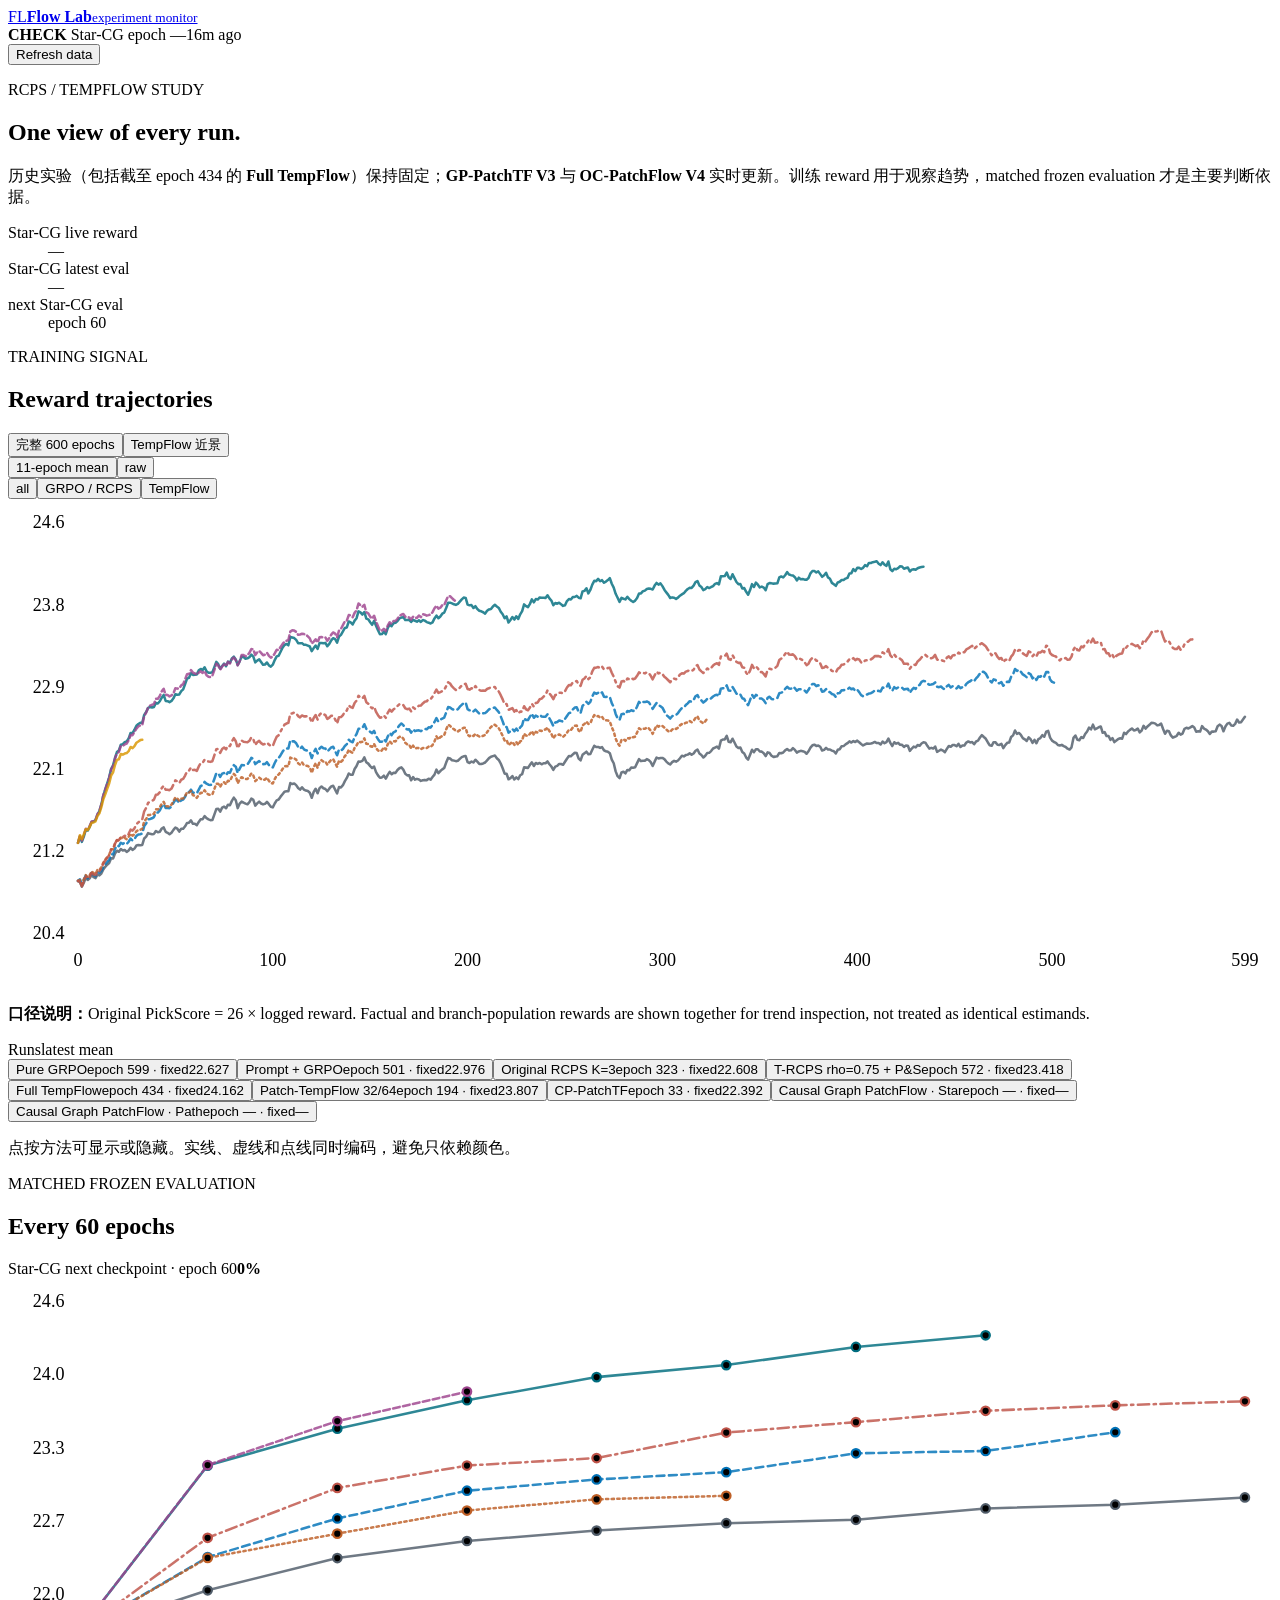
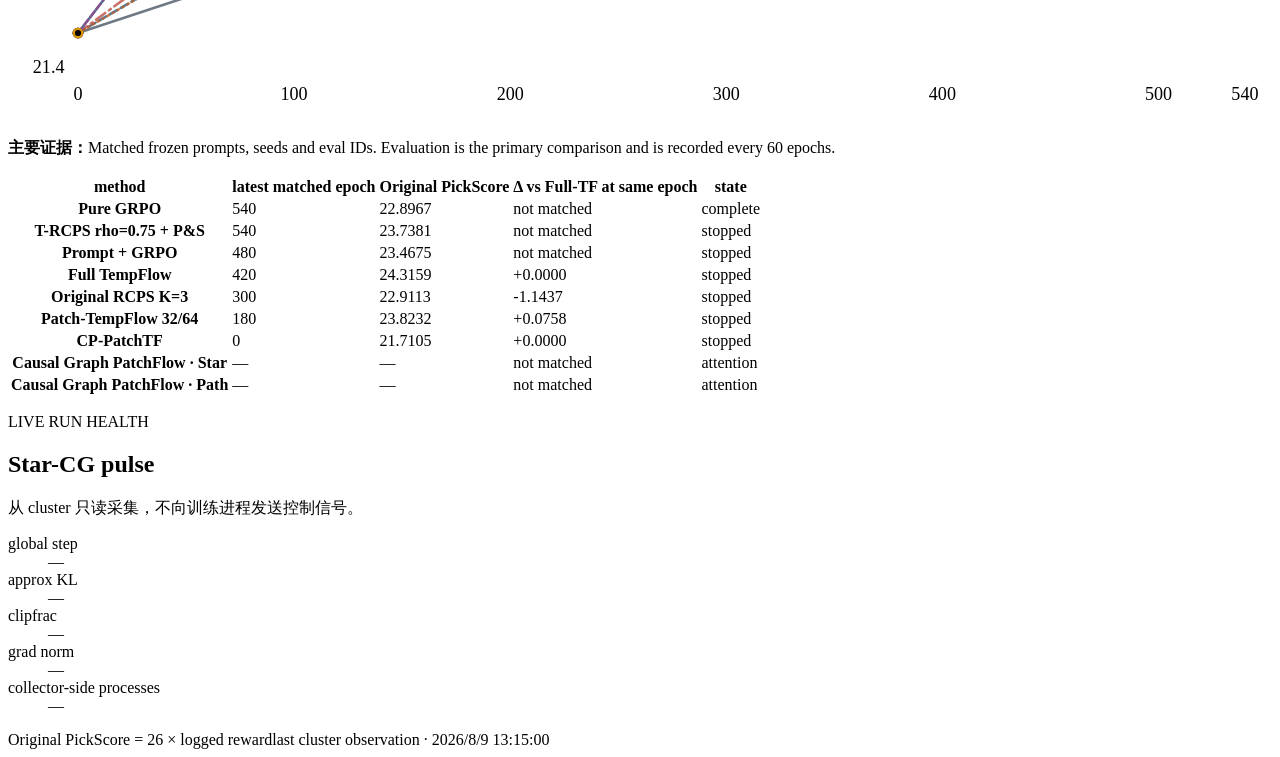
==== commit 89389127: "Deploy causal graph experiment dashboard" ====
--- a/docs/index.html
+++ b/docs/index.html
@@ -1,4 +1,4 @@
-<!DOCTYPE html><html lang="zh-CN"><head><meta charSet="utf-8"/><meta name="viewport" content="width=device-width, initial-scale=1"/><link rel="stylesheet" href="/rich-feedback-live-data/_next/static/css/index.D_E_TDbK.css" data-rsc-css-href="/rich-feedback-live-data/_next/static/css/index.D_E_TDbK.css" data-precedence="vite-rsc/importer-resources"/><link rel="modulepreload" fetchPriority="low" href="/rich-feedback-live-data/_next/static/chunks/index-CcvpNVOy.js"/><script src="/rich-feedback-live-data/_next/static/chunks/rolldown-runtime-C60lm6uB.js" type="module" async=""></script><script src="/rich-feedback-live-data/_next/static/chunks/framework-BgSIrAUN.js" type="module" async=""></script><link rel="modulepreload" href="/rich-feedback-live-data/_next/static/chunks/layout-segment-context-BmT1Z9ah.js" crossorigin=""/><link rel="modulepreload" href="/rich-feedback-live-data/_next/static/chunks/Dashboard-D91wM7ui.js" crossorigin=""/><script>Object.assign(((self[Symbol.for("vinext.navigationRuntime")]??={bootstrap:{routeManifest:null},functions:{}}).bootstrap.rsc??={rsc:[]}),{params:{},nav:{"pathname":"/","searchParams":[]}})</script><link rel="modulepreload" href="/rich-feedback-live-data/_next/static/chunks/index-CcvpNVOy.js" />
+<!DOCTYPE html><html lang="zh-CN"><head><meta charSet="utf-8"/><meta name="viewport" content="width=device-width, initial-scale=1"/><link rel="stylesheet" href="/rich-feedback-live-data/_next/static/css/index.D_E_TDbK.css" data-rsc-css-href="/rich-feedback-live-data/_next/static/css/index.D_E_TDbK.css" data-precedence="vite-rsc/importer-resources"/><link rel="modulepreload" fetchPriority="low" href="/rich-feedback-live-data/_next/static/chunks/index-CpizZMjw.js"/><script src="/rich-feedback-live-data/_next/static/chunks/rolldown-runtime-C60lm6uB.js" type="module" async=""></script><script src="/rich-feedback-live-data/_next/static/chunks/framework-BgSIrAUN.js" type="module" async=""></script><link rel="modulepreload" href="/rich-feedback-live-data/_next/static/chunks/layout-segment-context-Dj8zxcoe.js" crossorigin=""/><link rel="modulepreload" href="/rich-feedback-live-data/_next/static/chunks/Dashboard-BjnzJ9ZZ.js" crossorigin=""/><script>Object.assign(((self[Symbol.for("vinext.navigationRuntime")]??={bootstrap:{routeManifest:null},functions:{}}).bootstrap.rsc??={rsc:[]}),{params:{},nav:{"pathname":"/","searchParams":[]}})</script><link rel="modulepreload" href="/rich-feedback-live-data/_next/static/chunks/index-CpizZMjw.js" />
 <link rel="preload" href="/rich-feedback-live-data/_next/static/_vinext_fonts/geist-8ac0455e797f/geist-98bbbccb.woff2" as="font" type="font/woff2" crossorigin />
 <link rel="preload" href="/rich-feedback-live-data/_next/static/_vinext_fonts/geist-mono-00e989178794/geist-mono-013b2f2f.woff2" as="font" type="font/woff2" crossorigin />
 <style data-vinext-fonts>/* cyrillic-ext */
@@ -128,5 +128,5 @@
 
 .__variable_geist_mono_1001rt9 { --font-geist-mono: 'Geist Mono', 'Geist Mono Fallback'; }
 </style>
-</head><body class="__variable_geist_19ysh9d __variable_geist_mono_1001rt9"><main><header class="topbar"><a class="brand" href="#top" aria-label="Flow Lab experiment monitor home"><span class="brand-mark">FL</span><span><strong>Flow Lab</strong><small>experiment monitor</small></span></a><div class="live-capsule is-stale"><span class="live-dot"></span><span><strong>CHECK</strong> <!-- -->GP-PatchTF V3<!-- --> epoch <!-- -->0</span><span class="freshness">17h ago</span></div><button class="refresh-button">Refresh data</button></header><div class="page" id="top"><section class="intro" aria-labelledby="page-title"><div><p class="section-label">RCPS / TEMPFLOW STUDY</p><h1 id="page-title">One view of every run.</h1><p class="lede">历史实验（包括截至 epoch 434 的 <strong>Full TempFlow</strong>）保持固定；<strong>GP-PatchTF V3</strong> 与 <strong>OC-PatchFlow V4</strong> 实时更新。训练 reward 用于观察趋势，matched frozen evaluation 才是主要判断依据。</p></div><dl class="live-readout"><div><dt>GP-PatchTF V3<!-- --> live reward</dt><dd>21.3375</dd></div><div><dt>GP-PatchTF V3<!-- --> latest eval</dt><dd>—</dd></div><div><dt>next <!-- -->GP-PatchTF V3<!-- --> eval</dt><dd>epoch <!-- -->60</dd></div></dl></section><section class="analysis-grid" aria-labelledby="reward-title"><div class="analysis-main"><div class="section-heading"><div><p class="section-label">TRAINING SIGNAL</p><h2 id="reward-title">Reward trajectories</h2></div><div class="chart-controls" aria-label="Reward chart controls"><div class="segmented view-control"><button class="active">完整 600 epochs</button><button class="">TempFlow 近景</button></div><div class="segmented"><button class="active">11-epoch mean</button><button class="">raw</button></div><div class="segmented"><button class="active">all</button><button class="">GRPO / RCPS</button><button class="">TempFlow</button></div></div></div><div class="chart-frame"><svg class="chart" viewBox="0 0 1120 430" role="img" aria-label="Original PickScore training reward by epoch" tabindex="0"><g aria-hidden="true"><g><line class="grid-line" x1="62" x2="1096" y1="386" y2="386"></line><text class="axis-label" x="50" y="390" text-anchor="end">20.4</text></g><g><line class="grid-line" x1="62" x2="1096" y1="313.20000000000005" y2="313.20000000000005"></line><text class="axis-label" x="50" y="317.20000000000005" text-anchor="end">21.2</text></g><g><line class="grid-line" x1="62" x2="1096" y1="240.40000000000012" y2="240.40000000000012"></line><text class="axis-label" x="50" y="244.40000000000012" text-anchor="end">22.1</text></g><g><line class="grid-line" x1="62" x2="1096" y1="167.59999999999988" y2="167.59999999999988"></line><text class="axis-label" x="50" y="171.59999999999988" text-anchor="end">22.9</text></g><g><line class="grid-line" x1="62" x2="1096" y1="94.79999999999994" y2="94.79999999999994"></line><text class="axis-label" x="50" y="98.79999999999994" text-anchor="end">23.8</text></g><g><line class="grid-line" x1="62" x2="1096" y1="22" y2="22"></line><text class="axis-label" x="50" y="26" text-anchor="end">24.6</text></g><g><line class="tick-mark" x1="62" x2="62" y1="386" y2="391"></line><text class="axis-label" x="62" y="414" text-anchor="middle">0</text></g><g><line class="tick-mark" x1="234.62103505843072" x2="234.62103505843072" y1="386" y2="391"></line><text class="axis-label" x="234.62103505843072" y="414" text-anchor="middle">100</text></g><g><line class="tick-mark" x1="407.24207011686144" x2="407.24207011686144" y1="386" y2="391"></line><text class="axis-label" x="407.24207011686144" y="414" text-anchor="middle">200</text></g><g><line class="tick-mark" x1="579.8631051752922" x2="579.8631051752922" y1="386" y2="391"></line><text class="axis-label" x="579.8631051752922" y="414" text-anchor="middle">300</text></g><g><line class="tick-mark" x1="752.4841402337229" x2="752.4841402337229" y1="386" y2="391"></line><text class="axis-label" x="752.4841402337229" y="414" text-anchor="middle">400</text></g><g><line class="tick-mark" x1="925.1051752921536" x2="925.1051752921536" y1="386" y2="391"></line><text class="axis-label" x="925.1051752921536" y="414" text-anchor="middle">500</text></g><g><line class="tick-mark" x1="1096" x2="1096" y1="386" y2="391"></line><text class="axis-label" x="1096" y="414" text-anchor="middle">599</text></g><line class="axis-line" x1="62" x2="1096" y1="386" y2="386"></line></g><g><path d="M62.00,338.42 L63.73,339.46 L65.45,343.53 L67.18,339.95 L68.90,335.73 L70.63,337.59 L72.36,336.09 L74.08,333.13 L75.81,335.13 L77.54,335.93 L79.26,332.75 L80.99,333.54 L82.71,331.89 L84.44,328.28 L86.17,325.89 L87.89,324.03 L89.62,322.56 L91.35,318.41 L93.07,318.55 L94.80,314.20 L96.52,311.64 L98.25,312.60 L99.98,310.11 L101.70,311.46 L103.43,311.03 L105.16,312.65 L106.88,311.45 L108.61,309.06 L110.33,310.97 L112.06,309.75 L113.79,307.08 L115.51,306.63 L117.24,306.73 L118.96,306.52 L120.69,300.80 L122.42,299.16 L124.14,296.04 L125.87,296.69 L127.60,297.05 L129.32,296.77 L131.05,294.16 L132.77,295.30 L134.50,294.84 L136.23,291.98 L137.95,291.02 L139.68,294.91 L141.41,295.77 L143.13,297.03 L144.86,295.66 L146.58,293.20 L148.31,291.12 L150.04,292.12 L151.76,294.69 L153.49,292.17 L155.22,292.25 L156.94,290.00 L158.67,287.03 L160.39,286.81 L162.12,284.83 L163.85,287.81 L165.57,287.75 L167.30,289.06 L169.03,286.12 L170.75,283.80 L172.48,283.69 L174.20,280.98 L175.93,282.84 L177.66,283.86 L179.38,284.62 L181.11,284.43 L182.83,279.69 L184.56,274.73 L186.29,274.53 L188.01,276.99 L189.74,273.47 L191.47,272.57 L193.19,274.04 L194.92,270.90 L196.64,271.39 L198.37,267.50 L200.10,264.66 L201.82,266.89 L203.55,273.90 L205.28,269.90 L207.00,268.11 L208.73,269.11 L210.45,269.91 L212.18,270.52 L213.91,268.67 L215.63,265.43 L217.36,266.63 L219.09,271.72 L220.81,269.74 L222.54,268.19 L224.26,269.82 L225.99,270.59 L227.72,270.09 L229.44,268.35 L231.17,270.42 L232.89,272.66 L234.62,273.25 L236.35,269.79 L238.07,266.98 L239.80,266.27 L241.53,263.76 L243.25,261.62 L244.98,259.38 L246.70,259.01 L248.43,259.00 L250.16,251.74 L251.88,252.60 L253.61,252.12 L255.34,253.52 L257.06,256.11 L258.79,257.53 L260.51,255.43 L262.24,257.47 L263.97,258.34 L265.69,258.81 L267.42,260.28 L269.15,264.70 L270.87,259.58 L272.60,256.74 L274.32,260.72 L276.05,256.22 L277.78,254.73 L279.50,256.28 L281.23,256.95 L282.95,258.94 L284.68,256.67 L286.41,254.65 L288.13,254.09 L289.86,257.51 L291.59,260.80 L293.31,255.19 L295.04,255.53 L296.76,253.60 L298.49,249.99 L300.22,247.17 L301.94,243.22 L303.67,244.31 L305.40,244.25 L307.12,239.23 L308.85,236.58 L310.57,232.54 L312.30,232.72 L314.03,231.98 L315.75,229.00 L317.48,233.17 L319.21,234.47 L320.93,236.67 L322.66,238.40 L324.38,237.08 L326.11,241.95 L327.84,244.90 L329.56,247.07 L331.29,246.68 L333.02,245.18 L334.74,247.71 L336.47,244.40 L338.19,241.74 L339.92,243.91 L341.65,242.52 L343.37,242.67 L345.10,240.12 L346.82,238.55 L348.55,237.80 L350.28,239.79 L352.00,243.51 L353.73,244.90 L355.46,244.89 L357.18,249.25 L358.91,246.37 L360.63,248.73 L362.36,247.99 L364.09,248.56 L365.81,249.76 L367.54,249.24 L369.27,248.89 L370.99,249.11 L372.72,247.84 L374.44,248.65 L376.17,246.37 L377.90,244.26 L379.62,239.77 L381.35,242.95 L383.08,241.07 L384.80,239.58 L386.53,238.34 L388.25,233.58 L389.98,229.42 L391.71,229.94 L393.43,231.46 L395.16,231.81 L396.88,232.27 L398.61,231.95 L400.34,230.31 L402.06,228.76 L403.79,228.03 L405.52,227.83 L407.24,233.14 L408.97,233.91 L410.69,232.63 L412.42,233.43 L414.15,231.06 L415.87,232.75 L417.60,234.73 L419.33,234.82 L421.05,234.34 L422.78,233.48 L424.50,231.59 L426.23,229.61 L427.96,228.43 L429.68,227.84 L431.41,227.32 L433.14,229.67 L434.86,231.24 L436.59,234.38 L438.31,238.56 L440.04,243.38 L441.77,243.46 L443.49,248.36 L445.22,247.38 L446.94,245.49 L448.67,248.55 L450.40,246.69 L452.12,248.23 L453.85,244.78 L455.58,243.86 L457.30,237.81 L459.03,238.02 L460.75,238.25 L462.48,235.53 L464.21,233.39 L465.93,236.60 L467.66,233.95 L469.39,234.75 L471.11,233.89 L472.84,235.07 L474.56,234.15 L476.29,234.12 L478.02,232.55 L479.74,235.02 L481.47,237.02 L483.20,239.99 L484.92,237.14 L486.65,236.48 L488.37,234.76 L490.10,234.86 L491.83,235.53 L493.55,232.87 L495.28,230.12 L497.01,227.80 L498.73,228.01 L500.46,226.35 L502.18,224.85 L503.91,225.14 L505.64,230.03 L507.36,231.53 L509.09,226.68 L510.81,225.22 L512.54,223.88 L514.27,226.23 L515.99,225.88 L517.72,222.16 L519.45,218.65 L521.17,219.81 L522.90,219.67 L524.62,220.57 L526.35,219.79 L528.08,222.65 L529.80,223.51 L531.53,223.93 L533.26,225.27 L534.98,230.89 L536.71,234.17 L538.43,241.36 L540.16,245.60 L541.89,247.27 L543.61,242.29 L545.34,241.63 L547.07,243.15 L548.79,240.07 L550.52,240.34 L552.24,237.89 L553.97,238.07 L555.70,237.71 L557.42,234.05 L559.15,230.51 L560.87,232.26 L562.60,231.98 L564.33,231.81 L566.05,230.52 L567.78,231.38 L569.51,233.12 L571.23,236.61 L572.96,232.74 L574.68,229.12 L576.41,229.85 L578.14,229.55 L579.86,229.47 L581.59,230.48 L583.32,232.66 L585.04,234.22 L586.77,235.26 L588.49,233.19 L590.22,232.02 L591.95,232.72 L593.67,231.72 L595.40,229.69 L597.13,227.48 L598.85,228.08 L600.58,226.93 L602.30,226.50 L604.03,225.41 L605.76,226.64 L607.48,225.55 L609.21,223.04 L610.93,222.01 L612.66,225.56 L614.39,226.87 L616.11,229.05 L617.84,227.47 L619.57,225.16 L621.29,224.92 L623.02,223.38 L624.74,221.09 L626.47,220.26 L628.20,219.39 L629.92,221.22 L631.65,214.15 L633.38,213.07 L635.10,213.04 L636.83,209.92 L638.55,215.11 L640.28,215.58 L642.01,212.41 L643.73,215.75 L645.46,219.32 L647.19,220.66 L648.91,220.18 L650.64,224.10 L652.36,225.53 L654.09,229.06 L655.82,230.91 L657.54,226.61 L659.27,222.21 L660.99,224.31 L662.72,221.77 L664.45,221.77 L666.17,223.71 L667.90,223.84 L669.63,225.25 L671.35,227.76 L673.08,224.47 L674.80,225.12 L676.53,227.51 L678.26,228.50 L679.98,228.27 L681.71,227.88 L683.44,225.01 L685.16,225.32 L686.89,224.63 L688.61,222.71 L690.34,221.57 L692.07,222.92 L693.79,222.69 L695.52,220.73 L697.25,222.31 L698.97,224.68 L700.70,223.71 L702.42,223.16 L704.15,223.46 L705.88,224.03 L707.60,225.75 L709.33,223.51 L711.06,220.26 L712.78,218.26 L714.51,217.72 L716.23,218.76 L717.96,218.46 L719.69,219.52 L721.41,222.90 L723.14,222.33 L724.86,220.52 L726.59,222.03 L728.32,221.94 L730.04,222.96 L731.77,223.50 L733.50,225.50 L735.22,222.26 L736.95,221.74 L738.67,219.15 L740.40,218.94 L742.13,217.44 L743.85,216.37 L745.58,214.80 L747.31,215.80 L749.03,214.45 L750.76,215.32 L752.48,214.14 L754.21,215.58 L755.94,217.13 L757.66,218.37 L759.39,217.46 L761.12,216.64 L762.84,216.93 L764.57,216.58 L766.29,216.18 L768.02,215.26 L769.75,216.24 L771.47,216.19 L773.20,217.55 L774.92,214.96 L776.65,216.38 L778.38,215.44 L780.10,212.32 L781.83,216.10 L783.56,218.90 L785.28,215.50 L787.01,216.75 L788.73,216.06 L790.46,217.75 L792.19,217.88 L793.91,219.71 L795.64,218.49 L797.37,218.59 L799.09,223.21 L800.82,221.12 L802.54,219.42 L804.27,220.06 L806.00,217.96 L807.72,218.70 L809.45,216.67 L811.18,215.56 L812.90,215.93 L814.63,218.70 L816.35,221.18 L818.08,220.54 L819.81,221.14 L821.53,219.33 L823.26,224.04 L824.98,223.06 L826.71,222.06 L828.44,222.95 L830.16,224.31 L831.89,221.44 L833.62,218.89 L835.34,219.54 L837.07,217.99 L838.79,218.03 L840.52,219.13 L842.25,216.97 L843.97,219.74 L845.70,218.40 L847.43,218.38 L849.15,215.82 L850.88,214.81 L852.60,215.75 L854.33,215.39 L856.06,217.27 L857.78,214.84 L859.51,214.14 L861.24,211.33 L862.96,209.26 L864.69,210.91 L866.41,212.46 L868.14,215.50 L869.87,218.27 L871.59,218.69 L873.32,215.50 L875.05,215.63 L876.77,217.80 L878.50,217.90 L880.22,216.93 L881.95,220.76 L883.68,218.09 L885.40,216.09 L887.13,215.77 L888.85,210.90 L890.58,209.46 L892.31,205.16 L894.03,208.08 L895.76,207.31 L897.49,209.08 L899.21,211.83 L900.94,212.94 L902.66,214.35 L904.39,211.21 L906.12,212.88 L907.84,216.04 L909.57,213.39 L911.30,216.44 L913.02,212.68 L914.75,211.79 L916.47,209.25 L918.20,210.60 L919.93,206.12 L921.65,205.44 L923.38,211.48 L925.11,214.11 L926.83,215.34 L928.56,216.06 L930.28,217.97 L932.01,218.45 L933.74,217.88 L935.46,219.00 L937.19,219.76 L938.91,221.24 L940.64,222.00 L942.37,220.02 L944.09,211.70 L945.82,209.57 L947.55,213.40 L949.27,213.74 L951.00,211.02 L952.72,211.80 L954.45,208.28 L956.18,206.05 L957.90,202.55 L959.63,204.07 L961.36,199.94 L963.08,204.11 L964.81,203.28 L966.53,202.27 L968.26,201.54 L969.99,207.18 L971.71,206.57 L973.44,210.09 L975.17,209.98 L976.89,213.37 L978.62,211.87 L980.34,215.41 L982.07,214.04 L983.80,212.60 L985.52,212.01 L987.25,212.42 L988.97,207.08 L990.70,208.29 L992.43,205.96 L994.15,204.58 L995.88,203.31 L997.61,205.05 L999.33,204.61 L1001.06,203.50 L1002.78,206.86 L1004.51,205.13 L1006.24,200.98 L1007.96,203.46 L1009.69,201.54 L1011.42,200.08 L1013.14,198.29 L1014.87,198.39 L1016.59,199.01 L1018.32,200.57 L1020.05,200.16 L1021.77,199.03 L1023.50,203.82 L1025.23,208.00 L1026.95,205.40 L1028.68,205.83 L1030.40,209.49 L1032.13,211.47 L1033.86,210.68 L1035.58,209.81 L1037.31,207.12 L1039.04,208.81 L1040.76,207.87 L1042.49,203.64 L1044.21,202.68 L1045.94,203.33 L1047.67,202.36 L1049.39,201.21 L1051.12,202.48 L1052.84,206.25 L1054.57,205.79 L1056.30,206.08 L1058.02,201.24 L1059.75,203.39 L1061.48,204.26 L1063.20,205.77 L1064.93,208.19 L1066.65,206.11 L1068.38,206.13 L1070.11,205.78 L1071.83,201.35 L1073.56,199.92 L1075.29,201.10 L1077.01,205.74 L1078.74,201.56 L1080.46,199.00 L1082.19,198.36 L1083.92,200.66 L1085.64,200.88 L1087.37,199.26 L1089.10,195.44 L1090.82,198.08 L1092.55,197.72 L1094.27,195.38 L1096.00,192.97" fill="none" stroke="oklch(0.47 0.025 250)" stroke-width="2.25" stroke-dasharray="0" stroke-linecap="round" stroke-linejoin="round" opacity="0.82"></path></g><g><path d="M62.00,338.40 L63.73,337.00 L65.45,341.29 L67.18,337.39 L68.90,333.75 L70.63,335.98 L72.36,334.65 L74.08,331.34 L75.81,333.10 L77.54,334.36 L79.26,330.70 L80.99,331.19 L82.71,329.53 L84.44,325.93 L86.17,323.53 L87.89,321.62 L89.62,319.67 L91.35,314.75 L93.07,314.91 L94.80,310.07 L96.52,306.90 L98.25,307.67 L99.98,304.58 L101.70,305.60 L103.43,304.50 L105.16,305.71 L106.88,303.66 L108.61,300.93 L110.33,302.73 L112.06,301.28 L113.79,298.47 L115.51,297.28 L117.24,296.99 L118.96,296.43 L120.69,289.83 L122.42,287.55 L124.14,283.81 L125.87,283.47 L127.60,282.95 L129.32,281.88 L131.05,277.79 L132.77,277.88 L134.50,275.99 L136.23,272.47 L137.95,270.32 L139.68,273.69 L141.41,273.83 L143.13,273.97 L144.86,272.35 L146.58,269.28 L148.31,266.49 L150.04,267.17 L151.76,269.40 L153.49,266.88 L155.22,266.32 L156.94,263.80 L158.67,260.23 L160.39,259.74 L162.12,257.59 L163.85,260.29 L165.57,260.11 L167.30,260.73 L169.03,257.48 L170.75,254.22 L172.48,253.73 L174.20,250.69 L175.93,252.26 L177.66,253.12 L179.38,253.33 L181.11,252.83 L182.83,248.06 L184.56,243.07 L186.29,243.09 L188.01,246.15 L189.74,243.32 L191.47,242.83 L193.19,244.82 L194.92,242.14 L196.64,242.52 L198.37,238.51 L200.10,235.86 L201.82,237.21 L203.55,242.75 L205.28,238.91 L207.00,235.77 L208.73,235.98 L210.45,236.03 L212.18,235.02 L213.91,232.68 L215.63,229.33 L217.36,230.47 L219.09,234.94 L220.81,233.51 L222.54,232.18 L224.26,233.94 L225.99,234.92 L227.72,234.90 L229.44,233.22 L231.17,235.72 L232.89,237.32 L234.62,237.82 L236.35,233.92 L238.07,230.67 L239.80,229.40 L241.53,227.04 L243.25,223.99 L244.98,221.58 L246.70,221.12 L248.43,221.15 L250.16,213.76 L251.88,214.75 L253.61,214.76 L255.34,216.41 L257.06,219.63 L258.79,221.31 L260.51,219.49 L262.24,221.80 L263.97,222.69 L265.69,222.97 L267.42,224.47 L269.15,229.48 L270.87,224.62 L272.60,221.48 L274.32,225.46 L276.05,221.03 L277.78,219.52 L279.50,220.90 L281.23,221.13 L282.95,223.62 L284.68,221.98 L286.41,220.07 L288.13,219.53 L289.86,223.31 L291.59,227.10 L293.31,221.94 L295.04,222.82 L296.76,221.56 L298.49,218.81 L300.22,217.25 L301.94,213.33 L303.67,214.81 L305.40,215.55 L307.12,210.94 L308.85,208.25 L310.57,203.65 L312.30,203.39 L314.03,202.88 L315.75,199.59 L317.48,203.64 L319.21,204.70 L320.93,206.30 L322.66,207.40 L324.38,205.46 L326.11,209.98 L327.84,212.81 L329.56,215.18 L331.29,215.09 L333.02,212.79 L334.74,214.82 L336.47,210.51 L338.19,207.18 L339.92,209.25 L341.65,206.75 L343.37,205.92 L345.10,202.80 L346.82,200.57 L348.55,198.96 L350.28,200.38 L352.00,203.25 L353.73,204.17 L355.46,204.03 L357.18,207.09 L358.91,204.02 L360.63,205.66 L362.36,205.09 L364.09,205.01 L365.81,205.72 L367.54,204.71 L369.27,203.67 L370.99,204.08 L372.72,202.26 L374.44,202.56 L376.17,200.29 L377.90,197.59 L379.62,194.22 L381.35,197.27 L383.08,195.47 L384.80,194.53 L386.53,193.65 L388.25,189.18 L389.98,184.38 L391.71,184.76 L393.43,186.11 L395.16,186.65 L396.88,187.21 L398.61,186.30 L400.34,184.02 L402.06,182.37 L403.79,180.90 L405.52,180.33 L407.24,186.16 L408.97,187.25 L410.69,186.69 L412.42,188.21 L414.15,186.59 L415.87,188.44 L417.60,190.10 L419.33,190.64 L421.05,189.94 L422.78,189.71 L424.50,188.25 L426.23,186.46 L427.96,185.58 L429.68,185.12 L431.41,184.68 L433.14,186.93 L434.86,188.86 L436.59,192.61 L438.31,197.06 L440.04,202.00 L441.77,201.97 L443.49,207.01 L445.22,205.75 L446.94,203.77 L448.67,205.80 L450.40,203.48 L452.12,205.70 L453.85,202.29 L455.58,200.48 L457.30,194.17 L459.03,195.89 L460.75,195.82 L462.48,192.83 L464.21,190.13 L465.93,193.87 L467.66,191.90 L469.39,192.84 L471.11,191.25 L472.84,192.64 L474.56,193.00 L476.29,193.03 L478.02,190.79 L479.74,194.40 L481.47,197.50 L483.20,201.16 L484.92,198.06 L486.65,197.62 L488.37,196.19 L490.10,196.74 L491.83,197.22 L493.55,194.78 L495.28,192.22 L497.01,189.75 L498.73,189.25 L500.46,186.56 L502.18,184.77 L503.91,184.61 L505.64,188.59 L507.36,189.70 L509.09,183.33 L510.81,181.64 L512.54,179.65 L514.27,181.50 L515.99,179.71 L517.72,175.01 L519.45,171.49 L521.17,172.56 L522.90,171.75 L524.62,172.95 L526.35,171.34 L528.08,175.13 L529.80,175.46 L531.53,174.94 L533.26,175.44 L534.98,180.95 L536.71,184.25 L538.43,190.45 L540.16,194.26 L541.89,195.82 L543.61,190.65 L545.34,190.32 L547.07,190.97 L548.79,187.86 L550.52,188.31 L552.24,187.21 L553.97,187.78 L555.70,187.62 L557.42,183.87 L559.15,179.74 L560.87,181.29 L562.60,179.85 L564.33,179.95 L566.05,179.37 L567.78,180.13 L569.51,182.73 L571.23,185.94 L572.96,183.24 L574.68,180.72 L576.41,182.88 L578.14,183.56 L579.86,184.88 L581.59,188.24 L583.32,191.22 L585.04,192.90 L586.77,194.53 L588.49,192.50 L590.22,191.48 L591.95,191.47 L593.67,189.70 L595.40,187.21 L597.13,185.17 L598.85,184.87 L600.58,182.57 L602.30,181.06 L604.03,179.13 L605.76,179.66 L607.48,178.06 L609.21,174.74 L610.93,173.65 L612.66,177.27 L614.39,178.47 L616.11,180.36 L617.84,179.01 L619.57,177.11 L621.29,177.80 L623.02,176.52 L624.74,175.00 L626.47,173.92 L628.20,173.37 L629.92,174.87 L631.65,168.07 L633.38,167.61 L635.10,167.89 L636.83,165.14 L638.55,169.76 L640.28,170.00 L642.01,166.61 L643.73,169.42 L645.46,172.37 L647.19,173.70 L648.91,173.17 L650.64,176.53 L652.36,177.22 L654.09,180.72 L655.82,182.67 L657.54,178.19 L659.27,173.44 L660.99,176.15 L662.72,173.55 L664.45,174.50 L666.17,176.81 L667.90,176.86 L669.63,178.35 L671.35,180.86 L673.08,176.16 L674.80,175.21 L676.53,177.16 L678.26,177.57 L679.98,177.04 L681.71,176.25 L683.44,172.18 L685.16,171.59 L686.89,170.84 L688.61,168.22 L690.34,166.42 L692.07,167.87 L693.79,168.11 L695.52,166.32 L697.25,167.62 L698.97,169.87 L700.70,168.56 L702.42,168.56 L704.15,168.71 L705.88,169.73 L707.60,171.46 L709.33,169.12 L711.06,165.76 L712.78,163.92 L714.51,163.95 L716.23,165.81 L717.96,165.01 L719.69,166.89 L721.41,170.71 L723.14,170.31 L724.86,168.38 L726.59,170.68 L728.32,171.17 L730.04,172.75 L731.77,173.34 L733.50,175.43 L735.22,172.17 L736.95,171.88 L738.67,169.56 L740.40,169.44 L742.13,168.75 L743.85,168.77 L745.58,167.13 L747.31,168.58 L749.03,167.90 L750.76,170.02 L752.48,168.94 L754.21,171.12 L755.94,173.79 L757.66,174.75 L759.39,173.61 L761.12,173.21 L762.84,172.40 L764.57,172.07 L766.29,171.14 L768.02,169.58 L769.75,170.04 L771.47,170.00 L773.20,170.61 L774.92,167.05 L776.65,167.66 L778.38,167.03 L780.10,163.54 L781.83,168.13 L783.56,170.04 L785.28,166.76 L787.01,167.93 L788.73,166.98 L790.46,167.75 L792.19,167.26 L793.91,168.84 L795.64,168.35 L797.37,168.15 L799.09,171.80 L800.82,169.15 L802.54,167.34 L804.27,168.20 L806.00,165.36 L807.72,164.83 L809.45,162.06 L811.18,161.16 L812.90,161.58 L814.63,163.37 L816.35,164.67 L818.08,164.40 L819.81,163.97 L821.53,162.53 L823.26,166.35 L824.98,166.70 L826.71,166.10 L828.44,167.74 L830.16,168.59 L831.89,165.90 L833.62,164.75 L835.34,167.00 L837.07,165.87 L838.79,166.23 L840.52,167.89 L842.25,165.81 L843.97,167.61 L845.70,166.70 L847.43,166.65 L849.15,163.83 L850.88,162.33 L852.60,161.49 L854.33,160.10 L856.06,161.43 L857.78,158.95 L859.51,157.11 L861.24,154.64 L862.96,152.78 L864.69,153.35 L866.41,154.81 L868.14,158.04 L869.87,160.79 L871.59,162.57 L873.32,159.79 L875.05,160.41 L876.77,163.06 L878.50,163.30 L880.22,162.21 L881.95,165.51 L883.68,163.36 L885.40,161.83 L887.13,162.11 L888.85,157.57 L890.58,155.35 L892.31,150.61 L894.03,152.36 L895.76,151.20 L897.49,153.06 L899.21,155.40 L900.94,156.50 L902.66,157.94 L904.39,154.32 L906.12,155.38 L907.84,158.92 L909.57,157.42 L911.30,160.38 L913.02,157.22 L914.75,157.51 L916.47,155.67 L918.20,157.39 L919.93,153.20 L921.65,153.25 L923.38,159.97 L925.11,162.03 L926.83,162.71" fill="none" stroke="oklch(0.53 0.14 245)" stroke-width="2.25" stroke-dasharray="7 4" stroke-linecap="round" stroke-linejoin="round" opacity="0.82"></path></g><g><path d="M62.00,338.42 L63.73,337.71 L65.45,341.50 L67.18,337.06 L68.90,333.23 L70.63,335.13 L72.36,333.51 L74.08,329.92 L75.81,331.42 L77.54,332.37 L79.26,328.58 L80.99,328.71 L82.71,326.42 L84.44,322.26 L86.17,319.61 L87.89,317.46 L89.62,315.28 L91.35,310.31 L93.07,310.38 L94.80,305.46 L96.52,302.31 L98.25,302.80 L99.98,299.93 L101.70,301.13 L103.43,300.35 L105.16,301.42 L106.88,299.34 L108.61,296.53 L110.33,298.37 L112.06,297.06 L113.79,294.39 L115.51,293.42 L117.24,293.18 L118.96,292.23 L120.69,285.53 L122.42,283.56 L124.14,280.06 L125.87,279.89 L127.60,279.67 L129.32,278.95 L131.05,274.94 L132.77,275.12 L134.50,273.18 L136.23,270.06 L137.95,268.31 L139.68,272.17 L141.41,272.18 L143.13,272.61 L144.86,270.81 L146.58,267.62 L148.31,264.41 L150.04,265.35 L151.76,267.41 L153.49,265.52 L155.22,265.25 L156.94,263.15 L158.67,259.83 L160.39,260.09 L162.12,258.73 L163.85,262.38 L165.57,263.06 L167.30,264.77 L169.03,262.15 L170.75,260.31 L172.48,260.48 L174.20,258.03 L175.93,260.52 L177.66,261.94 L179.38,262.25 L181.11,261.69 L182.83,257.02 L184.56,252.29 L186.29,252.29 L188.01,255.03 L189.74,251.90 L191.47,250.97 L193.19,252.74 L194.92,249.59 L196.64,249.98 L198.37,246.10 L200.10,243.63 L201.82,245.48 L203.55,251.90 L205.28,248.47 L207.00,246.52 L208.73,247.42 L210.45,248.04 L212.18,248.03 L213.91,246.05 L215.63,243.12 L217.36,244.92 L219.09,249.99 L220.81,248.39 L222.54,246.84 L224.26,248.18 L225.99,248.94 L227.72,248.51 L229.44,246.92 L231.17,249.63 L232.89,251.71 L234.62,252.02 L236.35,248.15 L238.07,245.01 L239.80,244.17 L241.53,241.80 L243.25,239.31 L244.98,236.97 L246.70,236.67 L248.43,236.92 L250.16,229.14 L251.88,229.86 L253.61,229.77 L255.34,230.97 L257.06,234.10 L258.79,235.38 L260.51,233.44 L262.24,235.78 L263.97,236.21 L265.69,236.64 L267.42,237.83 L269.15,242.64 L270.87,237.59 L272.60,234.11 L274.32,238.24 L276.05,232.97 L277.78,231.43 L279.50,232.75 L281.23,232.70 L282.95,235.45 L284.68,233.14 L286.41,230.99 L288.13,230.56 L289.86,233.92 L291.59,237.27 L293.31,231.79 L295.04,232.86 L296.76,231.23 L298.49,227.73 L300.22,226.21 L301.94,222.14 L303.67,224.09 L305.40,224.90 L307.12,220.54 L308.85,218.29 L310.57,215.14 L312.30,215.46 L314.03,215.09 L315.75,212.13 L317.48,216.87 L319.21,217.24 L320.93,218.95 L322.66,219.47 L324.38,216.94 L326.11,220.68 L327.84,222.84 L329.56,223.72 L331.29,222.71 L333.02,220.00 L334.74,221.94 L336.47,217.35 L338.19,214.65 L339.92,216.59 L341.65,214.68 L343.37,214.80 L345.10,212.16 L346.82,210.78 L348.55,210.50 L350.28,212.34 L352.00,216.03 L353.73,217.35 L355.46,217.68 L357.18,221.08 L358.91,218.54 L360.63,221.13 L362.36,220.56 L364.09,220.79 L365.81,221.76 L367.54,220.70 L369.27,220.48 L370.99,220.66 L372.72,219.35 L374.44,219.82 L376.17,218.00 L377.90,214.85 L379.62,210.29 L381.35,212.96 L383.08,211.00 L384.80,210.06 L386.53,209.09 L388.25,204.22 L389.98,200.12 L391.71,201.00 L393.43,203.02 L395.16,203.98 L396.88,205.48 L398.61,205.93 L400.34,204.78 L402.06,203.83 L403.79,202.66 L405.52,202.68 L407.24,208.90 L408.97,210.18 L410.69,209.18 L412.42,210.02 L414.15,208.12 L415.87,209.44 L417.60,210.45 L419.33,210.50 L421.05,209.82 L422.78,209.06 L424.50,206.63 L426.23,204.09 L427.96,202.00 L429.68,200.56 L431.41,199.99 L433.14,201.44 L434.86,203.12 L436.59,206.28 L438.31,209.94 L440.04,213.99 L441.77,213.43 L443.49,218.08 L445.22,216.62 L446.94,215.05 L448.67,217.90 L450.40,215.40 L452.12,217.81 L453.85,214.83 L455.58,213.81 L457.30,208.06 L459.03,209.54 L460.75,209.98 L462.48,208.07 L464.21,205.71 L465.93,208.96 L467.66,206.33 L469.39,207.07 L471.11,205.10 L472.84,205.56 L474.56,204.54 L476.29,204.21 L478.02,202.56 L479.74,205.68 L481.47,208.05 L483.20,212.12 L484.92,209.62 L486.65,209.36 L488.37,208.59 L490.10,209.64 L491.83,210.78 L493.55,209.17 L495.28,207.14 L497.01,204.54 L498.73,204.73 L500.46,202.50 L502.18,200.84 L503.91,200.73 L505.64,205.22 L507.36,206.40 L509.09,200.72 L510.81,199.23 L512.54,197.32 L514.27,199.33 L515.99,198.75 L517.72,194.48 L519.45,191.55 L521.17,192.78 L522.90,192.37 L524.62,193.59 L526.35,192.80 L528.08,195.85 L529.80,196.07 L531.53,196.28 L533.26,197.10 L534.98,202.20 L536.71,205.97 L538.43,212.37 L540.16,216.33 L541.89,218.61 L543.61,213.53 L545.34,212.76 L547.07,214.25 L548.79,211.80 L550.52,212.26 L552.24,210.62 L553.97,211.17 L555.70,210.55 L557.42,206.86 L559.15,203.12 L560.87,204.27 L562.60,203.67 L564.33,203.65 L566.05,202.43 L567.78,203.29 L569.51,205.17 L571.23,208.06 L572.96,204.35 L574.68,200.60 L576.41,201.69 L578.14,200.73 L579.86,201.13 L581.59,202.55 L583.32,204.26 L585.04,205.71 L586.77,206.39 L588.49,204.29 L590.22,203.23 L591.95,203.75 L593.67,202.64 L595.40,200.58 L597.13,199.41 L598.85,199.47 L600.58,198.18 L602.30,198.00 L604.03,196.71 L605.76,197.87 L607.48,196.62 L609.21,194.01 L610.93,192.58 L612.66,196.35 L614.39,197.53 L616.11,198.80 L617.84,196.99 L619.57,194.65" fill="none" stroke="oklch(0.59 0.14 48)" stroke-width="2.25" stroke-dasharray="2 3" stroke-linecap="round" stroke-linejoin="round" opacity="0.82"></path></g><g><path d="M62.00,338.40 L63.73,339.27 L65.45,343.23 L67.18,338.95 L68.90,334.67 L70.63,336.39 L72.36,334.68 L74.08,331.34 L75.81,332.84 L77.54,333.28 L79.26,329.77 L80.99,329.85 L82.71,327.35 L84.44,322.99 L86.17,320.29 L87.89,317.94 L89.62,315.76 L91.35,310.82 L93.07,310.20 L94.80,305.28 L96.52,302.22 L98.25,302.39 L99.98,299.12 L101.70,299.56 L103.43,298.34 L105.16,299.04 L106.88,296.69 L108.61,293.01 L110.33,293.81 L112.06,291.79 L113.79,288.23 L115.51,286.51 L117.24,285.18 L118.96,283.89 L120.69,276.74 L122.42,273.76 L124.14,269.28 L125.87,268.14 L127.60,267.44 L129.32,266.38 L131.05,262.08 L132.77,261.77 L134.50,259.87 L136.23,256.18 L137.95,254.11 L139.68,257.67 L141.41,257.60 L143.13,257.97 L144.86,256.58 L146.58,253.12 L148.31,249.28 L150.04,250.19 L151.76,251.77 L153.49,248.74 L155.22,248.05 L156.94,245.06 L158.67,241.36 L160.39,240.73 L162.12,237.90 L163.85,240.22 L165.57,240.01 L167.30,240.91 L169.03,236.94 L170.75,234.07 L172.48,233.82 L174.20,230.96 L175.93,232.15 L177.66,232.58 L179.38,232.92 L181.11,232.33 L182.83,227.18 L184.56,221.77 L186.29,221.49 L188.01,224.92 L189.74,221.50 L191.47,220.21 L193.19,221.80 L194.92,218.53 L196.64,218.99 L198.37,214.74 L200.10,211.91 L201.82,214.68 L203.55,220.86 L205.28,217.36 L207.00,213.99 L208.73,215.08 L210.45,215.38 L212.18,215.49 L213.91,214.22 L215.63,211.18 L217.36,212.76 L219.09,218.05 L220.81,215.57 L222.54,214.27 L224.26,216.29 L225.99,217.45 L227.72,216.99 L229.44,215.81 L231.17,217.52 L232.89,218.94 L234.62,218.89 L236.35,214.44 L238.07,210.67 L239.80,209.29 L241.53,205.97 L243.25,202.76 L244.98,200.00 L246.70,198.97 L248.43,198.37 L250.16,190.20 L251.88,190.00 L253.61,189.17 L255.34,189.93 L257.06,192.37 L258.79,193.51 L260.51,191.79 L262.24,192.61 L263.97,192.60 L265.69,192.49 L267.42,193.67 L269.15,198.12 L270.87,194.09 L272.60,191.45 L274.32,195.46 L276.05,191.09 L277.78,189.54 L279.50,190.47 L281.23,191.53 L282.95,194.91 L284.68,193.73 L286.41,191.99 L288.13,192.13 L289.86,195.27 L291.59,198.95 L293.31,193.36 L295.04,193.23 L296.76,191.44 L298.49,188.67 L300.22,187.42 L301.94,182.93 L303.67,184.36 L305.40,185.04 L307.12,180.71 L308.85,178.63 L310.57,174.42 L312.30,175.85 L314.03,176.65 L315.75,174.51 L317.48,180.05 L319.21,181.37 L320.93,184.02 L322.66,185.49 L324.38,183.97 L326.11,188.66 L327.84,191.54 L329.56,193.72 L331.29,193.42 L333.02,191.68 L334.74,193.90 L336.47,189.46 L338.19,186.58 L339.92,188.46 L341.65,186.25 L343.37,185.57 L345.10,183.48 L346.82,181.84 L348.55,181.49 L350.28,182.65 L352.00,185.44 L353.73,186.23 L355.46,185.73 L357.18,188.13 L358.91,184.61 L360.63,185.99 L362.36,184.89 L364.09,183.18 L365.81,183.01 L367.54,181.19 L369.27,179.63 L370.99,179.28 L372.72,177.35 L374.44,177.38 L376.17,175.09 L377.90,172.02 L379.62,168.83 L381.35,171.80 L383.08,171.08 L384.80,170.25 L386.53,169.14 L388.25,165.88 L389.98,162.34 L391.71,163.50 L393.43,166.10 L395.16,167.76 L396.88,169.29 L398.61,168.86 L400.34,167.15 L402.06,165.29 L403.79,164.15 L405.52,163.73 L407.24,168.32 L408.97,168.95 L410.69,167.64 L412.42,168.66 L414.15,165.84 L415.87,167.86 L417.60,169.20 L419.33,169.97 L421.05,169.74 L422.78,169.87 L424.50,168.37 L426.23,167.64 L427.96,166.99 L429.68,166.87 L431.41,166.53 L433.14,169.62 L434.86,170.57 L436.59,173.84 L438.31,177.53 L440.04,181.92 L441.77,181.65 L443.49,186.81 L445.22,186.08 L446.94,185.34 L448.67,188.39 L450.40,187.03 L452.12,189.91 L453.85,188.40 L455.58,188.40 L457.30,183.70 L459.03,186.32 L460.75,187.18 L462.48,184.75 L464.21,181.47 L465.93,184.05 L467.66,180.78 L469.39,180.26 L471.11,177.44 L472.84,176.89 L474.56,175.14 L476.29,173.58 L478.02,169.63 L479.74,172.20 L481.47,174.44 L483.20,177.29 L484.92,173.67 L486.65,173.36 L488.37,171.70 L490.10,171.66 L491.83,172.13 L493.55,170.27 L495.28,167.03 L497.01,164.91 L498.73,165.06 L500.46,162.48 L502.18,161.66 L503.91,161.24 L505.64,164.48 L507.36,165.61 L509.09,160.17 L510.81,159.05 L512.54,156.72 L514.27,159.55 L515.99,158.05 L517.72,152.68 L519.45,149.63 L521.17,149.43 L522.90,148.89 L524.62,149.92 L526.35,148.42 L528.08,150.99 L529.80,150.59 L531.53,149.75 L533.26,149.64 L534.98,153.90 L536.71,157.53 L538.43,162.05 L540.16,165.82 L541.89,167.10 L543.61,161.73 L545.34,161.18 L547.07,162.16 L548.79,159.08 L550.52,159.67 L552.24,158.53 L553.97,159.73 L555.70,159.11 L557.42,156.66 L559.15,153.58 L560.87,154.56 L562.60,153.99 L564.33,154.54 L566.05,153.54 L567.78,154.30 L569.51,156.68 L571.23,159.76 L572.96,156.33 L574.68,153.04 L576.41,154.58 L578.14,153.85 L579.86,155.02 L581.59,157.55 L583.32,158.88 L585.04,160.60 L586.77,162.37 L588.49,159.85 L590.22,159.12 L591.95,159.72 L593.67,158.09 L595.40,155.53 L597.13,154.45 L598.85,154.72 L600.58,152.95 L602.30,152.45 L604.03,151.53 L605.76,152.17 L607.48,151.31 L609.21,148.13 L610.93,147.19 L612.66,151.12 L614.39,152.72 L616.11,154.21 L617.84,152.45 L619.57,150.15 L621.29,151.17 L623.02,149.69 L624.74,147.61 L626.47,146.29 L628.20,145.56 L629.92,146.95 L631.65,139.53 L633.38,139.37 L635.10,139.20 L636.83,137.01 L638.55,141.87 L640.28,142.58 L642.01,138.46 L643.73,141.38 L645.46,144.32 L647.19,145.20 L648.91,145.21 L650.64,149.13 L652.36,149.49 L654.09,153.98 L655.82,155.92 L657.54,152.01 L659.27,147.00 L660.99,150.03 L662.72,148.43 L664.45,150.08 L666.17,153.41 L667.90,153.30 L669.63,154.96 L671.35,157.22 L673.08,151.15 L674.80,150.36 L676.53,150.83 L678.26,150.79 L679.98,149.46 L681.71,147.91 L683.44,142.68 L685.16,141.38 L686.89,139.89 L688.61,137.29 L690.34,135.10 L692.07,137.82 L693.79,137.92 L695.52,137.68 L697.25,139.21 L698.97,142.20 L700.70,140.98 L702.42,141.82 L704.15,142.78 L705.88,144.71 L707.60,147.22 L709.33,145.93 L711.06,142.46 L712.78,140.69 L714.51,140.92 L716.23,143.32 L717.96,143.44 L719.69,145.61 L721.41,149.74 L723.14,149.40 L724.86,148.04 L726.59,149.79 L728.32,150.36 L730.04,152.29 L731.77,152.90 L733.50,153.69 L735.22,150.50 L736.95,149.41 L738.67,146.91 L740.40,146.72 L742.13,145.22 L743.85,144.11 L745.58,141.93 L747.31,142.34 L749.03,141.01 L750.76,142.81 L752.48,141.68 L754.21,142.19 L755.94,144.80 L757.66,145.36 L759.39,143.07 L761.12,142.92 L762.84,141.94 L764.57,142.14 L766.29,140.99 L768.02,139.19 L769.75,139.23 L771.47,139.16 L773.20,139.95 L774.92,135.95 L776.65,136.89 L778.38,136.90 L780.10,133.03 L781.83,138.56 L783.56,140.41 L785.28,137.89 L787.01,139.95 L788.73,140.14 L790.46,141.50 L792.19,142.88 L793.91,146.00 L795.64,145.97 L797.37,146.07 L799.09,150.35 L800.82,147.85 L802.54,146.63 L804.27,147.10 L806.00,143.88 L807.72,142.53 L809.45,140.43 L811.18,138.60 L812.90,138.13 L814.63,139.64 L816.35,141.21 L818.08,141.15 L819.81,140.30 L821.53,138.15 L823.26,142.29 L824.98,142.70 L826.71,142.43 L828.44,143.34 L830.16,143.86 L831.89,140.58 L833.62,139.43 L835.34,141.26 L837.07,138.58 L838.79,138.33 L840.52,138.64 L842.25,136.11 L843.97,137.14 L845.70,135.99 L847.43,135.71 L849.15,133.27 L850.88,132.41 L852.60,131.13 L854.33,130.06 L856.06,132.89 L857.78,131.15 L859.51,130.08 L861.24,128.72 L862.96,127.81 L864.69,129.12 L866.41,130.61 L868.14,133.35 L869.87,135.77 L871.59,138.46 L873.32,136.13 L875.05,136.84 L876.77,139.98 L878.50,141.77 L880.22,140.86 L881.95,144.60 L883.68,142.49 L885.40,142.26 L887.13,143.58 L888.85,139.68 L890.58,137.66 L892.31,133.44 L894.03,135.09 L895.76,133.85 L897.49,134.15 L899.21,136.75 L900.94,137.99 L902.66,139.04 L904.39,135.07 L906.12,135.81 L907.84,139.30 L909.57,137.27 L911.30,139.21 L913.02,135.96 L914.75,136.10 L916.47,134.54 L918.20,135.73 L919.93,130.02 L921.65,130.46 L923.38,136.60 L925.11,138.26 L926.83,139.01 L928.56,139.50 L930.28,141.96 L932.01,142.95 L933.74,141.06 L935.46,141.38 L937.19,140.89 L938.91,142.50 L940.64,142.26 L942.37,139.66 L944.09,133.53 L945.82,130.78 L947.55,133.87 L949.27,134.26 L951.00,130.74 L952.72,131.39 L954.45,128.74 L956.18,127.23 L957.90,124.59 L959.63,126.99 L961.36,123.68 L963.08,127.29 L964.81,127.12 L966.53,126.57 L968.26,126.76 L969.99,133.10 L971.71,133.00 L973.44,136.76 L975.17,136.78 L976.89,140.13 L978.62,138.06 L980.34,141.32 L982.07,139.00 L983.80,137.88 L985.52,137.11 L987.25,136.81 L988.97,130.90 L990.70,131.79 L992.43,129.71 L994.15,128.89 L995.88,128.39 L997.61,129.38 L999.33,130.36 L1001.06,129.62 L1002.78,132.20 L1004.51,129.84 L1006.24,124.65 L1007.96,126.14 L1009.69,123.58 L1011.42,121.31 L1013.14,118.34 L1014.87,116.58 L1016.59,117.39 L1018.32,117.13 L1020.05,116.56 L1021.77,116.75 L1023.50,121.79 L1025.23,126.30 L1026.95,124.95 L1028.68,126.11 L1030.40,129.16 L1032.13,131.86 L1033.86,132.92 L1035.58,132.98 L1037.31,130.86 L1039.04,133.64 L1040.76,132.58 L1042.49,128.62 L1044.21,126.81 L1045.94,126.22 L1047.67,124.59 L1049.39,124.40" fill="none" stroke="oklch(0.58 0.14 28)" stroke-width="2.25" stroke-dasharray="10 4 2 4" stroke-linecap="round" stroke-linejoin="round" opacity="0.82"></path></g><g><path d="M62.00,304.62 L63.73,299.29 L65.45,303.79 L67.18,299.17 L68.90,293.18 L70.63,293.78 L72.36,290.54 L74.08,286.24 L75.81,285.82 L77.54,284.50 L79.26,279.60 L80.99,276.65 L82.71,270.67 L84.44,262.84 L86.17,257.40 L87.89,252.05 L89.62,246.65 L91.35,239.22 L93.07,235.98 L94.80,229.50 L96.52,224.27 L98.25,222.85 L99.98,217.68 L101.70,217.25 L103.43,215.48 L105.16,214.77 L106.88,212.28 L108.61,207.31 L110.33,207.38 L112.06,204.48 L113.79,200.88 L115.51,199.39 L117.24,198.28 L118.96,198.28 L120.69,191.32 L122.42,188.70 L124.14,185.10 L125.87,184.30 L127.60,184.82 L129.32,184.27 L131.05,180.76 L132.77,181.21 L134.50,179.22 L136.23,176.06 L137.95,173.60 L139.68,178.91 L141.41,179.11 L143.13,180.01 L144.86,178.95 L146.58,176.64 L148.31,173.00 L150.04,173.52 L151.76,173.18 L153.49,170.29 L155.22,168.67 L156.94,163.98 L158.67,159.11 L160.39,158.37 L162.12,154.40 L163.85,155.86 L165.57,155.63 L167.30,155.41 L169.03,151.79 L170.75,150.60 L172.48,151.55 L174.20,149.10 L175.93,152.73 L177.66,153.95 L179.38,154.05 L181.11,153.37 L182.83,148.96 L184.56,144.37 L186.29,146.36 L188.01,150.40 L189.74,148.02 L191.47,145.87 L193.19,148.10 L194.92,144.15 L196.64,145.12 L198.37,141.26 L200.10,139.71 L201.82,142.17 L203.55,147.06 L205.28,143.80 L207.00,139.66 L208.73,140.01 L210.45,141.49 L212.18,141.16 L213.91,140.21 L215.63,137.95 L217.36,139.66 L219.09,144.76 L220.81,143.15 L222.54,142.12 L224.26,144.39 L225.99,146.90 L227.72,146.65 L229.44,144.88 L231.17,147.43 L232.89,148.52 L234.62,146.83 L236.35,142.75 L238.07,139.42 L239.80,138.89 L241.53,135.39 L243.25,131.79 L244.98,129.47 L246.70,128.42 L248.43,129.65 L250.16,122.33 L251.88,122.74 L253.61,123.23 L255.34,124.90 L257.06,127.75 L258.79,127.89 L260.51,127.72 L262.24,129.14 L263.97,129.24 L265.69,129.94 L267.42,130.69 L269.15,134.84 L270.87,132.09 L272.60,129.84 L274.32,132.85 L276.05,127.69 L277.78,127.52 L279.50,127.87 L281.23,127.51 L282.95,130.47 L284.68,128.43 L286.41,125.25 L288.13,123.34 L289.86,124.15 L291.59,127.29 L293.31,121.88 L295.04,120.38 L296.76,117.26 L298.49,114.25 L300.22,113.81 L301.94,108.55 L303.67,109.27 L305.40,111.22 L307.12,107.77 L308.85,105.60 L310.57,99.61 L312.30,100.46 L314.03,102.37 L315.75,100.11 L317.48,106.01 L319.21,106.63 L320.93,109.16 L322.66,111.46 L324.38,108.03 L326.11,112.26 L327.84,116.34 L329.56,119.88 L331.29,119.68 L333.02,117.65 L334.74,119.77 L336.47,114.41 L338.19,111.17 L339.92,112.70 L341.65,110.00 L343.37,109.71 L345.10,108.18 L346.82,105.79 L348.55,105.06 L350.28,104.68 L352.00,107.16 L353.73,107.21 L355.46,107.09 L357.18,108.94 L358.91,107.04 L360.63,107.87 L362.36,108.75 L364.09,107.48 L365.81,108.96 L367.54,107.25 L369.27,107.78 L370.99,109.08 L372.72,109.60 L374.44,110.34 L376.17,109.30 L377.90,105.82 L379.62,103.33 L381.35,105.69 L383.08,104.12 L384.80,101.60 L386.53,100.69 L388.25,96.56 L389.98,91.97 L391.71,91.85 L393.43,92.45 L395.16,93.29 L396.88,93.84 L398.61,92.97 L400.34,90.98 L402.06,88.99 L403.79,87.33 L405.52,87.63 L407.24,93.62 L408.97,94.23 L410.69,94.04 L412.42,96.60 L414.15,94.99 L415.87,97.46 L417.60,98.95 L419.33,99.50 L421.05,100.35 L422.78,101.58 L424.50,99.04 L426.23,97.81 L427.96,97.55 L429.68,95.22 L431.41,93.78 L433.14,95.20 L434.86,96.52 L436.59,99.87 L438.31,102.16 L440.04,105.66 L441.77,104.06 L443.49,109.44 L445.22,107.20 L446.94,104.59 L448.67,106.82 L450.40,103.89 L452.12,106.32 L453.85,102.21 L455.58,99.34 L457.30,93.40 L459.03,94.97 L460.75,95.86 L462.48,92.93 L464.21,88.93 L465.93,91.54 L467.66,88.66 L469.39,89.06 L471.11,87.23 L472.84,87.48 L474.56,87.42 L476.29,87.62 L478.02,85.28 L479.74,88.10 L481.47,90.00 L483.20,94.13 L484.92,92.11 L486.65,92.81 L488.37,91.89 L490.10,93.37 L491.83,94.72 L493.55,94.15 L495.28,90.44 L497.01,88.68 L498.73,89.11 L500.46,86.93 L502.18,86.86 L503.91,85.85 L505.64,87.44 L507.36,87.98 L509.09,81.93 L510.81,81.40 L512.54,79.15 L514.27,83.67 L515.99,80.63 L517.72,75.85 L519.45,72.52 L521.17,72.82 L522.90,70.83 L524.62,72.88 L526.35,71.93 L528.08,74.21 L529.80,73.18 L531.53,71.81 L533.26,70.04 L534.98,75.11 L536.71,78.58 L538.43,83.97 L540.16,87.45 L541.89,91.15 L543.61,87.59 L545.34,88.38 L547.07,88.96 L548.79,86.64 L550.52,88.70 L552.24,90.16 L553.97,91.29 L555.70,90.05 L557.42,87.65 L559.15,83.71 L560.87,83.63 L562.60,81.72 L564.33,81.18 L566.05,79.69 L567.78,79.25 L569.51,79.61 L571.23,80.22 L572.96,76.72 L574.68,74.36 L576.41,75.87 L578.14,74.76 L579.86,77.19 L581.59,80.37 L583.32,82.76 L585.04,84.96 L586.77,87.68 L588.49,87.17 L590.22,87.48 L591.95,88.52 L593.67,87.43 L595.40,85.68 L597.13,84.53 L598.85,83.47 L600.58,81.44 L602.30,79.75 L604.03,78.70 L605.76,78.81 L607.48,76.80 L609.21,73.62 L610.93,72.69 L612.66,76.61 L614.39,78.00 L616.11,80.70 L617.84,79.87 L619.57,77.98 L621.29,78.93 L623.02,77.96 L624.74,77.18 L626.47,75.26 L628.20,74.56 L629.92,75.66 L631.65,68.54 L633.38,68.41 L635.10,68.32 L636.83,65.12 L638.55,69.40 L640.28,70.91 L642.01,66.71 L643.73,70.09 L645.46,73.56 L647.19,75.46 L648.91,75.31 L650.64,79.36 L652.36,78.91 L654.09,82.26 L655.82,84.76 L657.54,80.67 L659.27,75.47 L660.99,77.95 L662.72,74.05 L664.45,75.95 L666.17,78.32 L667.90,77.62 L669.63,78.47 L671.35,80.77 L673.08,75.48 L674.80,74.40 L676.53,74.73 L678.26,74.99 L679.98,74.93 L681.71,74.70 L683.44,69.44 L685.16,68.59 L686.89,69.55 L688.61,67.58 L690.34,64.80 L692.07,66.85 L693.79,67.46 L695.52,67.79 L697.25,69.28 L698.97,72.18 L700.70,69.73 L702.42,71.06 L704.15,70.92 L705.88,71.43 L707.60,71.57 L709.33,70.06 L711.06,65.85 L712.78,63.83 L714.51,63.83 L716.23,65.07 L717.96,64.12 L719.69,66.56 L721.41,68.94 L723.14,67.64 L724.86,65.45 L726.59,69.46 L728.32,70.70 L730.04,74.33 L731.77,75.56 L733.50,76.96 L735.22,73.95 L736.95,73.33 L738.67,71.77 L740.40,71.80 L742.13,70.52 L743.85,69.90 L745.58,66.04 L747.31,65.71 L749.03,62.16 L750.76,63.87 L752.48,60.98 L754.21,61.02 L755.94,62.03 L757.66,60.96 L759.39,58.63 L761.12,59.60 L762.84,56.62 L764.57,56.67 L766.29,55.96 L768.02,55.64 L769.75,55.14 L771.47,57.30 L773.20,58.57 L774.92,56.08 L776.65,58.18 L778.38,59.23 L780.10,55.34 L781.83,62.24 L783.56,63.90 L785.28,61.76 L787.01,62.25 L788.73,61.23 L790.46,59.62 L792.19,59.77 L793.91,61.80 L795.64,61.18 L797.37,60.68 L799.09,64.26 L800.82,62.57 L802.54,62.17 L804.27,62.66 L806.00,61.37 L807.72,60.68 L809.45,60.20 L811.18,59.98" fill="none" stroke="oklch(0.48 0.105 210)" stroke-width="2.25" stroke-dasharray="0" stroke-linecap="round" stroke-linejoin="round" opacity="0.82"></path></g><g><path d="M62.00,304.65 L63.73,298.22 L65.45,302.58 L67.18,297.83 L68.90,292.25 L70.63,292.58 L72.36,289.77 L74.08,285.75 L75.81,285.52 L77.54,284.23 L79.26,279.19 L80.99,276.38 L82.71,270.48 L84.44,262.57 L86.17,257.42 L87.89,252.48 L89.62,247.28 L91.35,239.86 L93.07,236.80 L94.80,230.09 L96.52,225.28 L98.25,224.14 L99.98,218.82 L101.70,218.78 L103.43,217.45 L105.16,216.66 L106.88,213.78 L108.61,209.23 L110.33,209.25 L112.06,206.53 L113.79,203.39 L115.51,201.49 L117.24,200.60 L118.96,200.22 L120.69,192.37 L122.42,189.30 L124.14,184.75 L125.87,183.12 L127.60,182.36 L129.32,181.78 L131.05,176.98 L132.77,177.05 L134.50,174.61 L136.23,170.45 L137.95,168.20 L139.68,173.55 L141.41,173.61 L143.13,174.93 L144.86,174.03 L146.58,172.30 L148.31,167.63 L150.04,168.03 L151.76,167.80 L153.49,165.11 L155.22,164.09 L156.94,159.71 L158.67,155.34 L160.39,154.86 L162.12,151.62 L163.85,153.86 L165.57,154.59 L167.30,155.62 L169.03,153.81 L170.75,152.58 L172.48,154.13 L174.20,152.47 L175.93,156.23 L177.66,157.50 L179.38,157.74 L181.11,156.48 L182.83,151.59 L184.56,145.97 L186.29,147.58 L188.01,151.41 L189.74,148.42 L191.47,146.41 L193.19,148.11 L194.92,144.33 L196.64,145.65 L198.37,141.99 L200.10,140.43 L201.82,142.77 L203.55,147.37 L205.28,143.80 L207.00,138.32 L208.73,138.35 L210.45,139.32 L212.18,138.36 L213.91,136.34 L215.63,132.95 L217.36,133.12 L219.09,138.23 L220.81,135.85 L222.54,134.62 L224.26,136.39 L225.99,138.44 L227.72,137.87 L229.44,136.29 L231.17,138.95 L232.89,140.57 L234.62,139.47 L236.35,136.81 L238.07,133.57 L239.80,133.92 L241.53,131.08 L243.25,128.59 L244.98,126.32 L246.70,125.64 L248.43,125.06 L250.16,117.50 L251.88,116.32 L253.61,116.59 L255.34,117.76 L257.06,120.27 L258.79,120.03 L260.51,119.42 L262.24,119.67 L263.97,120.12 L265.69,121.75 L267.42,123.46 L269.15,128.00 L270.87,126.41 L272.60,124.32 L274.32,127.20 L276.05,122.50 L277.78,122.32 L279.50,122.65 L281.23,122.64 L282.95,125.59 L284.68,123.23 L286.41,120.14 L288.13,118.25 L289.86,119.26 L291.59,122.52 L293.31,116.65 L295.04,115.03 L296.76,111.79 L298.49,108.36 L300.22,107.81 L301.94,102.86 L303.67,103.25 L305.40,104.70 L307.12,100.89 L308.85,98.64 L310.57,92.63 L312.30,94.16 L314.03,95.45 L315.75,93.89 L317.48,100.36 L319.21,101.27 L320.93,104.21 L322.66,106.11 L324.38,103.44 L326.11,108.57 L327.84,112.72 L329.56,116.64 L331.29,116.67 L333.02,115.08 L334.74,117.00 L336.47,112.18 L338.19,109.22 L339.92,110.54 L341.65,108.04 L343.37,108.08 L345.10,106.07 L346.82,103.60 L348.55,102.53 L350.28,101.84 L352.00,104.34 L353.73,104.61 L355.46,104.97 L357.18,106.83 L358.91,104.35 L360.63,105.39 L362.36,105.28 L364.09,103.23 L365.81,104.67 L367.54,102.09 L369.27,102.48 L370.99,103.33 L372.72,102.88 L374.44,102.30 L376.17,100.27 L377.90,96.85 L379.62,94.51 L381.35,97.14 L383.08,96.30 L384.80,94.13 L386.53,94.05 L388.25,89.92 L389.98,86.13 L391.71,86.19 L393.43,87.82 L395.16,89.52 L396.88,90.69" fill="none" stroke="oklch(0.53 0.15 335)" stroke-width="2.25" stroke-dasharray="6 3" stroke-linecap="round" stroke-linejoin="round" opacity="0.82"></path></g><g><path d="M62.00,304.76 L63.73,297.88 L65.45,301.44 L67.18,297.07 L68.90,292.64 L70.63,293.30 L72.36,290.62 L74.08,286.81 L75.81,286.55 L77.54,285.59 L79.26,281.01 L80.99,278.49 L82.71,273.04 L84.44,266.03 L86.17,261.74 L87.89,256.81 L89.62,252.04 L91.35,245.18 L93.07,242.17 L94.80,235.70 L96.52,231.15 L98.25,230.63 L99.98,225.96 L101.70,226.50 L103.43,225.56 L105.16,225.11 L106.88,223.44 L108.61,219.71 L110.33,220.70 L112.06,218.91 L113.79,215.98 L115.51,214.83 L117.24,213.64 L118.96,213.37" fill="none" stroke="oklch(0.72 0.155 78)" stroke-width="2.25" stroke-dasharray="0" stroke-linecap="round" stroke-linejoin="round" opacity="0.82"></path></g><g><path d="M62.00,304.75" fill="none" stroke="oklch(0.61 0.18 145)" stroke-width="3.5" stroke-dasharray="0" stroke-linecap="round" stroke-linejoin="round" opacity="1"></path></g></svg></div><p class="contract"><strong>口径说明：</strong>Original PickScore = 26 × logged reward. Factual and branch-population rewards are shown together for trend inspection, not treated as identical estimands.</p></div><aside class="run-ledger" aria-label="Run visibility and latest values"><div class="ledger-heading"><span>Runs</span><span>latest mean</span></div><button class="series-key is-selected " aria-pressed="true"><span class="series-swatch" style="--series:oklch(0.47 0.025 250);--dash:0"></span><span class="series-copy"><span class="series-name">Pure GRPO</span><span class="series-meta">epoch <!-- -->599<!-- --> · <!-- -->fixed</span></span><span class="series-value">22.627</span></button><button class="series-key is-selected " aria-pressed="true"><span class="series-swatch" style="--series:oklch(0.53 0.14 245);--dash:7 4"></span><span class="series-copy"><span class="series-name">Prompt + GRPO</span><span class="series-meta">epoch <!-- -->501<!-- --> · <!-- -->fixed</span></span><span class="series-value">22.976</span></button><button class="series-key is-selected " aria-pressed="true"><span class="series-swatch" style="--series:oklch(0.59 0.14 48);--dash:2 3"></span><span class="series-copy"><span class="series-name">Original RCPS K=3</span><span class="series-meta">epoch <!-- -->323<!-- --> · <!-- -->fixed</span></span><span class="series-value">22.608</span></button><button class="series-key is-selected " aria-pressed="true"><span class="series-swatch" style="--series:oklch(0.58 0.14 28);--dash:10 4 2 4"></span><span class="series-copy"><span class="series-name">T-RCPS rho=0.75 + P&amp;S</span><span class="series-meta">epoch <!-- -->572<!-- --> · <!-- -->fixed</span></span><span class="series-value">23.418</span></button><button class="series-key is-selected " aria-pressed="true"><span class="series-swatch" style="--series:oklch(0.48 0.105 210);--dash:0"></span><span class="series-copy"><span class="series-name">Full TempFlow</span><span class="series-meta">epoch <!-- -->434<!-- --> · <!-- -->fixed</span></span><span class="series-value">24.162</span></button><button class="series-key is-selected " aria-pressed="true"><span class="series-swatch" style="--series:oklch(0.53 0.15 335);--dash:6 3"></span><span class="series-copy"><span class="series-name">Patch-TempFlow 32/64</span><span class="series-meta">epoch <!-- -->194<!-- --> · <!-- -->fixed</span></span><span class="series-value">23.807</span></button><button class="series-key is-selected " aria-pressed="true"><span class="series-swatch" style="--series:oklch(0.72 0.155 78);--dash:0"></span><span class="series-copy"><span class="series-name">CP-PatchTF</span><span class="series-meta">epoch <!-- -->33<!-- --> · <!-- -->fixed</span></span><span class="series-value">22.392</span></button><button class="series-key is-selected is-live" aria-pressed="true"><span class="series-swatch" style="--series:oklch(0.61 0.18 145);--dash:0"></span><span class="series-copy"><span class="series-name">GP-PatchTF V3 rho=7/8</span><span class="series-meta">epoch <!-- -->0<!-- --> · <!-- -->live</span></span><span class="series-value">21.337</span></button><p class="ledger-note">点按方法可显示或隐藏。实线、虚线和点线同时编码，避免只依赖颜色。</p></aside></section><section class="evaluation" aria-labelledby="eval-title"><div class="section-heading eval-heading"><div><p class="section-label">MATCHED FROZEN EVALUATION</p><h2 id="eval-title">Every 60 epochs</h2></div><div class="eval-progress" aria-label="Progress toward epoch 60 evaluation"><div><span>GP-PatchTF V3<!-- --> next checkpoint · epoch <!-- -->60</span><strong>0<!-- -->%</strong></div><span class="progress-track"><span style="width:0%"></span></span></div></div><div class="chart-frame"><svg class="chart" viewBox="0 0 1120 390" role="img" aria-label="Matched frozen evaluation Original PickScore every 60 epochs" tabindex="0"><g aria-hidden="true"><g><line class="grid-line" x1="62" x2="1096" y1="346" y2="346"></line><text class="axis-label" x="50" y="350" text-anchor="end">21.4</text></g><g><line class="grid-line" x1="62" x2="1096" y1="281.2" y2="281.2"></line><text class="axis-label" x="50" y="285.2" text-anchor="end">22.0</text></g><g><line class="grid-line" x1="62" x2="1096" y1="216.4" y2="216.4"></line><text class="axis-label" x="50" y="220.4" text-anchor="end">22.7</text></g><g><line class="grid-line" x1="62" x2="1096" y1="151.6" y2="151.6"></line><text class="axis-label" x="50" y="155.6" text-anchor="end">23.3</text></g><g><line class="grid-line" x1="62" x2="1096" y1="86.79999999999998" y2="86.79999999999998"></line><text class="axis-label" x="50" y="90.79999999999998" text-anchor="end">24.0</text></g><g><line class="grid-line" x1="62" x2="1096" y1="22" y2="22"></line><text class="axis-label" x="50" y="26" text-anchor="end">24.6</text></g><g><line class="tick-mark" x1="62" x2="62" y1="346" y2="351"></line><text class="axis-label" x="62" y="374" text-anchor="middle">0</text></g><g><line class="tick-mark" x1="253.48148148148147" x2="253.48148148148147" y1="346" y2="351"></line><text class="axis-label" x="253.48148148148147" y="374" text-anchor="middle">100</text></g><g><line class="tick-mark" x1="444.96296296296293" x2="444.96296296296293" y1="346" y2="351"></line><text class="axis-label" x="444.96296296296293" y="374" text-anchor="middle">200</text></g><g><line class="tick-mark" x1="636.4444444444445" x2="636.4444444444445" y1="346" y2="351"></line><text class="axis-label" x="636.4444444444445" y="374" text-anchor="middle">300</text></g><g><line class="tick-mark" x1="827.9259259259259" x2="827.9259259259259" y1="346" y2="351"></line><text class="axis-label" x="827.9259259259259" y="374" text-anchor="middle">400</text></g><g><line class="tick-mark" x1="1019.4074074074074" x2="1019.4074074074074" y1="346" y2="351"></line><text class="axis-label" x="1019.4074074074074" y="374" text-anchor="middle">500</text></g><g><line class="tick-mark" x1="1096" x2="1096" y1="346" y2="351"></line><text class="axis-label" x="1096" y="374" text-anchor="middle">540</text></g><line class="axis-line" x1="62" x2="1096" y1="346" y2="346"></line></g><g><path d="M62.00,314.56 L176.89,276.75 L291.78,248.16 L406.67,233.04 L521.56,223.83 L636.44,217.27 L751.33,214.23 L866.22,204.18 L981.11,200.88 L1096.00,194.46" fill="none" stroke="oklch(0.47 0.025 250)" stroke-width="2.25" stroke-dasharray="0" stroke-linecap="round" stroke-linejoin="round" opacity="0.82"></path><circle cx="62" cy="314.5614040791987" r="3.75" fill="var(--background)" stroke="oklch(0.47 0.025 250)" stroke-width="2"></circle><circle cx="176.88888888888889" cy="276.74769246578205" r="3.75" fill="var(--background)" stroke="oklch(0.47 0.025 250)" stroke-width="2"></circle><circle cx="291.77777777777777" cy="248.16055724024764" r="3.75" fill="var(--background)" stroke="oklch(0.47 0.025 250)" stroke-width="2"></circle><circle cx="406.66666666666663" cy="233.03952881693837" r="3.75" fill="var(--background)" stroke="oklch(0.47 0.025 250)" stroke-width="2"></circle><circle cx="521.5555555555555" cy="223.828957170248" r="3.75" fill="var(--background)" stroke="oklch(0.47 0.025 250)" stroke-width="2"></circle><circle cx="636.4444444444445" cy="217.2651303708553" r="3.75" fill="var(--background)" stroke="oklch(0.47 0.025 250)" stroke-width="2"></circle><circle cx="751.3333333333333" cy="214.23129045963287" r="3.75" fill="var(--background)" stroke="oklch(0.47 0.025 250)" stroke-width="2"></circle><circle cx="866.2222222222223" cy="204.1752918958664" r="3.75" fill="var(--background)" stroke="oklch(0.47 0.025 250)" stroke-width="2"></circle><circle cx="981.1111111111111" cy="200.87800139188766" r="3.75" fill="var(--background)" stroke="oklch(0.47 0.025 250)" stroke-width="2"></circle><circle cx="1096" cy="194.45743271708488" r="3.75" fill="var(--background)" stroke="oklch(0.47 0.025 250)" stroke-width="2"></circle></g><g><path d="M62.00,314.56 L176.89,247.29 L291.78,213.04 L406.67,188.49 L521.56,178.49 L636.44,172.04 L751.33,155.34 L866.22,153.29 L981.11,136.66" fill="none" stroke="oklch(0.53 0.14 245)" stroke-width="2.25" stroke-dasharray="7 4" stroke-linecap="round" stroke-linejoin="round" opacity="0.82"></path><circle cx="62" cy="314.5614040791987" r="3.75" fill="var(--background)" stroke="oklch(0.53 0.14 245)" stroke-width="2"></circle><circle cx="176.88888888888889" cy="247.28924030065528" r="3.75" fill="var(--background)" stroke="oklch(0.53 0.14 245)" stroke-width="2"></circle><circle cx="291.77777777777777" cy="213.03721123933792" r="3.75" fill="var(--background)" stroke="oklch(0.53 0.14 245)" stroke-width="2"></circle><circle cx="406.66666666666663" cy="188.49111625552177" r="3.75" fill="var(--background)" stroke="oklch(0.53 0.14 245)" stroke-width="2"></circle><circle cx="521.5555555555555" cy="178.49490010738373" r="3.75" fill="var(--background)" stroke="oklch(0.53 0.14 245)" stroke-width="2"></circle><circle cx="636.4444444444445" cy="172.03620249032974" r="3.75" fill="var(--background)" stroke="oklch(0.53 0.14 245)" stroke-width="2"></circle><circle cx="751.3333333333333" cy="155.33792251348498" r="3.75" fill="var(--background)" stroke="oklch(0.53 0.14 245)" stroke-width="2"></circle><circle cx="866.2222222222223" cy="153.29025709629062" r="3.75" fill="var(--background)" stroke="oklch(0.53 0.14 245)" stroke-width="2"></circle><circle cx="981.1111111111111" cy="136.66086027026182" r="3.75" fill="var(--background)" stroke="oklch(0.53 0.14 245)" stroke-width="2"></circle></g><g><path d="M62.00,314.56 L176.89,248.01 L291.78,226.54 L406.67,206.05 L521.56,196.13 L636.44,192.98" fill="none" stroke="oklch(0.59 0.14 48)" stroke-width="2.25" stroke-dasharray="2 3" stroke-linecap="round" stroke-linejoin="round" opacity="0.82"></path><circle cx="62" cy="314.5614040862498" r="3.75" fill="var(--background)" stroke="oklch(0.59 0.14 48)" stroke-width="2"></circle><circle cx="176.88888888888889" cy="248.0056878774999" r="3.75" fill="var(--background)" stroke="oklch(0.59 0.14 48)" stroke-width="2"></circle><circle cx="291.77777777777777" cy="226.53736738375002" r="3.75" fill="var(--background)" stroke="oklch(0.59 0.14 48)" stroke-width="2"></circle><circle cx="406.66666666666663" cy="206.0478466375001" r="3.75" fill="var(--background)" stroke="oklch(0.59 0.14 48)" stroke-width="2"></circle><circle cx="521.5555555555555" cy="196.13134033375007" r="3.75" fill="var(--background)" stroke="oklch(0.59 0.14 48)" stroke-width="2"></circle><circle cx="636.4444444444445" cy="192.9823290512501" r="3.75" fill="var(--background)" stroke="oklch(0.59 0.14 48)" stroke-width="2"></circle></g><g><path d="M62.00,314.56 L176.89,230.20 L291.78,186.05 L406.67,166.20 L521.56,159.54 L636.44,136.95 L751.33,127.72 L866.22,117.69 L981.11,112.86 L1096.00,109.27" fill="none" stroke="oklch(0.58 0.14 28)" stroke-width="2.25" stroke-dasharray="10 4 2 4" stroke-linecap="round" stroke-linejoin="round" opacity="0.82"></path><circle cx="62" cy="314.5614040791987" r="3.75" fill="var(--background)" stroke="oklch(0.58 0.14 28)" stroke-width="2"></circle><circle cx="176.88888888888889" cy="230.20057016611096" r="3.75" fill="var(--background)" stroke="oklch(0.58 0.14 28)" stroke-width="2"></circle><circle cx="291.77777777777777" cy="186.04647049307823" r="3.75" fill="var(--background)" stroke="oklch(0.58 0.14 28)" stroke-width="2"></circle><circle cx="406.66666666666663" cy="166.20325887203217" r="3.75" fill="var(--background)" stroke="oklch(0.58 0.14 28)" stroke-width="2"></circle><circle cx="521.5555555555555" cy="159.5440312623978" r="3.75" fill="var(--background)" stroke="oklch(0.58 0.14 28)" stroke-width="2"></circle><circle cx="636.4444444444445" cy="136.9461212456227" r="3.75" fill="var(--background)" stroke="oklch(0.58 0.14 28)" stroke-width="2"></circle><circle cx="751.3333333333333" cy="127.72236922383313" r="3.75" fill="var(--background)" stroke="oklch(0.58 0.14 28)" stroke-width="2"></circle><circle cx="866.2222222222223" cy="117.69477123022087" r="3.75" fill="var(--background)" stroke="oklch(0.58 0.14 28)" stroke-width="2"></circle><circle cx="981.1111111111111" cy="112.86432066559799" r="3.75" fill="var(--background)" stroke="oklch(0.58 0.14 28)" stroke-width="2"></circle><circle cx="1096" cy="109.26639208197601" r="3.75" fill="var(--background)" stroke="oklch(0.58 0.14 28)" stroke-width="2"></circle></g><g><path d="M62.00,314.56 L176.89,166.22 L291.78,133.55 L406.67,108.33 L521.56,87.83 L636.44,77.18 L751.33,61.08 L866.22,50.76" fill="none" stroke="oklch(0.48 0.105 210)" stroke-width="2.25" stroke-dasharray="0" stroke-linecap="round" stroke-linejoin="round" opacity="0.82"></path><circle cx="62" cy="314.5614040791987" r="3.75" fill="var(--background)" stroke="oklch(0.48 0.105 210)" stroke-width="2"></circle><circle cx="176.88888888888889" cy="166.2172237932682" r="3.75" fill="var(--background)" stroke="oklch(0.48 0.105 210)" stroke-width="2"></circle><circle cx="291.77777777777777" cy="133.5548421144486" r="3.75" fill="var(--background)" stroke="oklch(0.48 0.105 210)" stroke-width="2"></circle><circle cx="406.66666666666663" cy="108.32948708534248" r="3.75" fill="var(--background)" stroke="oklch(0.48 0.105 210)" stroke-width="2"></circle><circle cx="521.5555555555555" cy="87.8305518031121" r="3.75" fill="var(--background)" stroke="oklch(0.48 0.105 210)" stroke-width="2"></circle><circle cx="636.4444444444445" cy="77.18002417683613" r="3.75" fill="var(--background)" stroke="oklch(0.48 0.105 210)" stroke-width="2"></circle><circle cx="751.3333333333333" cy="61.084903270006286" r="3.75" fill="var(--background)" stroke="oklch(0.48 0.105 210)" stroke-width="2"></circle><circle cx="866.2222222222223" cy="50.76058992743503" r="3.75" fill="var(--background)" stroke="oklch(0.48 0.105 210)" stroke-width="2"></circle></g><g><path d="M62.00,314.56 L176.89,165.75 L291.78,126.78 L406.67,100.66" fill="none" stroke="oklch(0.53 0.15 335)" stroke-width="2.25" stroke-dasharray="6 3" stroke-linecap="round" stroke-linejoin="round" opacity="0.82"></path><circle cx="62" cy="314.5614040791987" r="3.75" fill="var(--background)" stroke="oklch(0.53 0.15 335)" stroke-width="2"></circle><circle cx="176.88888888888889" cy="165.7516741156578" r="3.75" fill="var(--background)" stroke="oklch(0.53 0.15 335)" stroke-width="2"></circle><circle cx="291.77777777777777" cy="126.77761876583104" r="3.75" fill="var(--background)" stroke="oklch(0.53 0.15 335)" stroke-width="2"></circle><circle cx="406.66666666666663" cy="100.65584132075317" r="3.75" fill="var(--background)" stroke="oklch(0.53 0.15 335)" stroke-width="2"></circle></g><g><path d="M62.00,314.56" fill="none" stroke="oklch(0.72 0.155 78)" stroke-width="2.25" stroke-dasharray="0" stroke-linecap="round" stroke-linejoin="round" opacity="0.82"></path><circle cx="62" cy="314.5614040791987" r="3.75" fill="var(--background)" stroke="oklch(0.72 0.155 78)" stroke-width="2"></circle></g></svg></div><p class="contract"><strong>主要证据：</strong>Matched frozen prompts, seeds and eval IDs. Evaluation is the primary comparison and is recorded every 60 epochs.</p><div class="eval-table-wrap"><table><thead><tr><th>method</th><th>latest matched epoch</th><th>Original PickScore</th><th>Δ vs Full-TF at same epoch</th><th>state</th></tr></thead><tbody><tr class=""><th><span class="table-swatch" style="background:oklch(0.47 0.025 250)"></span>Pure GRPO</th><td>540</td><td>22.8967</td><td class="neutral">not matched</td><td><span class="state-label state-complete">complete</span></td></tr><tr class=""><th><span class="table-swatch" style="background:oklch(0.58 0.14 28)"></span>T-RCPS rho=0.75 + P&amp;S</th><td>540</td><td>23.7381</td><td class="neutral">not matched</td><td><span class="state-label state-stopped">stopped</span></td></tr><tr class=""><th><span class="table-swatch" style="background:oklch(0.53 0.14 245)"></span>Prompt + GRPO</th><td>480</td><td>23.4675</td><td class="neutral">not matched</td><td><span class="state-label state-stopped">stopped</span></td></tr><tr class=""><th><span class="table-swatch" style="background:oklch(0.48 0.105 210)"></span>Full TempFlow</th><td>420</td><td>24.3159</td><td class="neutral">+0.0000</td><td><span class="state-label state-stopped">stopped</span></td></tr><tr class=""><th><span class="table-swatch" style="background:oklch(0.59 0.14 48)"></span>Original RCPS K=3</th><td>300</td><td>22.9113</td><td class="negative">-1.1437</td><td><span class="state-label state-stopped">stopped</span></td></tr><tr class=""><th><span class="table-swatch" style="background:oklch(0.53 0.15 335)"></span>Patch-TempFlow 32/64</th><td>180</td><td>23.8232</td><td class="positive">+0.0758</td><td><span class="state-label state-stopped">stopped</span></td></tr><tr class=""><th><span class="table-swatch" style="background:oklch(0.72 0.155 78)"></span>CP-PatchTF</th><td>0</td><td>21.7105</td><td class="neutral">+0.0000</td><td><span class="state-label state-stopped">stopped</span></td></tr><tr class="live-row"><th><span class="table-swatch" style="background:oklch(0.61 0.18 145)"></span>GP-PatchTF V3 rho=7/8</th><td>—</td><td>—</td><td class="neutral">not matched</td><td><span class="state-label state-running">live</span></td></tr></tbody></table></div></section><section class="health" aria-labelledby="health-title"><div><p class="section-label">LIVE RUN HEALTH</p><h2 id="health-title">GP-PatchTF V3<!-- --> pulse</h2><p>从 <!-- -->alpha<!-- --> 只读采集，不向训练进程发送控制信号。</p></div><dl class="health-strip"><div><dt>global step</dt><dd>0</dd></div><div><dt>approx KL</dt><dd>7.97e-9</dd></div><div><dt>clipfrac</dt><dd>0.1057</dd></div><div><dt>grad norm</dt><dd>5.58e-4</dd></div><div><dt>collector-side processes</dt><dd>9</dd></div></dl></section><footer><span>Original PickScore = 26 × logged reward</span><span>last cluster observation · <!-- -->2026/8/7 16:33:22</span></footer></div></main><!--$--><!--/$--><div hidden=""><!--$?--><template id="B:0"></template><!--/$--></div><script>requestAnimationFrame(function(){$RT=performance.now()});</script><script type="module" src="/rich-feedback-live-data/_next/static/chunks/index-CcvpNVOy.js" id="_R_" async=""></script><div hidden id="S:0"><div hidden=""><title>Flow Lab · Experiment Monitor</title><meta name="description" content="Live RCPS and TempFlow reward and frozen-evaluation monitor."><meta property="og:title" content="Flow Lab · Experiment Monitor"><meta property="og:description" content="Live RCPS and TempFlow reward and frozen-evaluation monitor."><meta property="og:type" content="website"><meta property="og:image" content="http://localhost:3000/og.png"><meta property="og:image:width" content="1200"><meta property="og:image:height" content="630"><meta name="twitter:card" content="summary_large_image"><meta name="twitter:title" content="Flow Lab · Experiment Monitor"><meta name="twitter:description" content="Live RCPS and TempFlow reward and frozen-evaluation monitor."><meta name="twitter:image" content="http://localhost:3000/og.png"></div></div><script>$RB=[];$RV=function(a){$RT=performance.now();for(var b=0;b<a.length;b+=2){var c=a[b],e=a[b+1];null!==e.parentNode&&e.parentNode.removeChild(e);var f=c.parentNode;if(f){var g=c.previousSibling,h=0;do{if(c&&8===c.nodeType){var d=c.data;if("/$"===d||"/&"===d)if(0===h)break;else h--;else"$"!==d&&"$?"!==d&&"$~"!==d&&"$!"!==d&&"&"!==d||h++}d=c.nextSibling;f.removeChild(c);c=d}while(c);for(;e.firstChild;)f.insertBefore(e.firstChild,c);g.data="$";g._reactRetry&&requestAnimationFrame(g._reactRetry)}}a.length=0};
-$RC=function(a,b){if(b=document.getElementById(b))(a=document.getElementById(a))?(a.previousSibling.data="$~",$RB.push(a,b),2===$RB.length&&("number"!==typeof $RT?requestAnimationFrame($RV.bind(null,$RB)):(a=performance.now(),setTimeout($RV.bind(null,$RB),2300>a&&2E3<a?2300-a:$RT+300-a)))):b.parentNode.removeChild(b)};$RC("B:0","S:0")</script><script>((self[Symbol.for("vinext.navigationRuntime")]??={bootstrap:{routeManifest:null},functions:{}}).bootstrap.rsc??={rsc:[]}).rsc.push("4:I[\"8c0f216c4604\",[],\"Children\",1]\n")</script><script>((self[Symbol.for("vinext.navigationRuntime")]??={bootstrap:{routeManifest:null},functions:{}}).bootstrap.rsc??={rsc:[]}).rsc.push("5:I[\"593f344dc510\",[],\"GlobalErrorBoundary\",1]\n")</script><script>((self[Symbol.for("vinext.navigationRuntime")]??={bootstrap:{routeManifest:null},functions:{}}).bootstrap.rsc??={rsc:[]}).rsc.push("6:I[\"0b874ad30386\",[],\"default\",1]\n")</script><script>((self[Symbol.for("vinext.navigationRuntime")]??={bootstrap:{routeManifest:null},functions:{}}).bootstrap.rsc??={rsc:[]}).rsc.push("7:I[\"593f344dc510\",[],\"ErrorBoundary\",1]\n")</script><script>((self[Symbol.for("vinext.navigationRuntime")]??={bootstrap:{routeManifest:null},functions:{}}).bootstrap.rsc??={rsc:[]}).rsc.push("8:I[\"15c18cfaeeff\",[],\"LayoutSegmentProvider\",1]\n")</script><script>((self[Symbol.for("vinext.navigationRuntime")]??={bootstrap:{routeManifest:null},functions:{}}).bootstrap.rsc??={rsc:[]}).rsc.push("9:I[\"8c0f216c4604\",[],\"Slot\",1]\n")</script><script>((self[Symbol.for("vinext.navigationRuntime")]??={bootstrap:{routeManifest:null},functions:{}}).bootstrap.rsc??={rsc:[]}).rsc.push("a:I[\"9276801271d6\",[],\"AppRouterScrollTarget\",1]\n")</script><script>((self[Symbol.for("vinext.navigationRuntime")]??={bootstrap:{routeManifest:null},functions:{}}).bootstrap.rsc??={rsc:[]}).rsc.push("b:I[\"593f344dc510\",[],\"RedirectBoundary\",1]\n")</script><script>((self[Symbol.for("vinext.navigationRuntime")]??={bootstrap:{routeManifest:null},functions:{}}).bootstrap.rsc??={rsc:[]}).rsc.push("c:\"$Sreact.suspense\"\n")</script><script>((self[Symbol.for("vinext.navigationRuntime")]??={bootstrap:{routeManifest:null},functions:{}}).bootstrap.rsc??={rsc:[]}).rsc.push(":HL[\"/rich-feedback-live-data/_next/static/css/index.D_E_TDbK.css\",\"style\"     ]\n")</script><script>((self[Symbol.for("vinext.navigationRuntime")]??={bootstrap:{routeManifest:null},functions:{}}).bootstrap.rsc??={rsc:[]}).rsc.push("0:{\"__route\":\"route:/\",\"__interceptionContext\":null,\"__layoutIds\":[\"layout:/\"],\"__rootLayout\":\"/\",\"__sourcePage\":\"/page\",\"__vinext_streaming_metadata_body:route:/\":\"$L1\",\"__vinext_streaming_metadata_outlet:route:/\":\"$L2\",\"page:/\":\"$L3\",\"layout:/\":[[[[\"$\",\"link\",\"css:/_next/static/css/index.D_E_TDbK.css\",{\"rel\":\"stylesheet\",\"precedence\":\"vite-rsc/importer-resources\",\"href\":\"/rich-feedback-live-data/_next/static/css/index.D_E_TDbK.css\",\"data-rsc-css-href\":\"/rich-feedback-live-data/_next/static/css/index.D_E_TDbK.css\"}],\"$undefined\"],[\"$\",\"html\",null,{\"lang\":\"zh-CN\",\"children\":[\"$\",\"body\",null,{\"className\":\"__variable_geist_19ysh9d __variable_geist_mono_1001rt9\",\"children\":[\"$\",\"$L4\",null,{}]}]}]],null],\"route:/\":[[[\"$\",\"meta\",null,{\"charSet\":\"utf-8\"}],null,[[\"$\",\"meta\",\"0\",{\"name\":\"viewport\",\"content\":\"width=device-width, initial-scale=1\"}]]],[\"$\",\"$L5\",null,{\"fallback\":\"$6\",\"children\":[\"$\",\"$L7\",null,{\"fallback\":\"$6\",\"children\":[\"$\",\"$L8\",null,{\"providerId\":\"layout:/\",\"segmentMap\":{\"children\":[]},\"children\":[\"$\",\"$L9\",null,{\"id\":\"layout:/\",\"parallelSlots\":\"$undefined\",\"children\":[\"$\",\"$La\",null,{\"children\":[\"$\",\"$Lb\",null,{\"children\":[[\"$\",\"$L8\",null,{\"providerId\":\"page:/\",\"segmentMap\":{\"children\":[\"__PAGE__\"]},\"children\":[\"$\",\"$L9\",null,{\"id\":\"page:/\"}]}],[\"$\",\"$c\",null,{\"fallback\":null,\"children\":[\"$\",\"$L9\",null,{\"id\":\"__vinext_streaming_metadata_outlet:route:/\"}]}]]}]}]}]}]}]}],null,[\"$\",\"div\",null,{\"hidden\":true,\"children\":[\"$\",\"$c\",null,{\"fallback\":null,\"children\":[\"$\",\"$L9\",null,{\"id\":\"__vinext_streaming_metadata_body:route:/\"}]}]}]],\"__layoutFlags\":{\"layout:/\":\"s\"},\"__artifactCompatibility\":{\"schemaVersion\":1,\"graphVersion\":\"app-route-graph:1177fd80f83fa7b0\",\"deploymentVersion\":\"0049bd0b-c8da-4d80-8514-b15bba4fb361\",\"appElementsSchemaVersion\":1,\"rscPayloadSchemaVersion\":1,\"rootBoundaryId\":\"/\",\"renderEpoch\":null},\"__renderObservation\":{\"schemaVersion\":1,\"output\":{\"kind\":\"app-rsc\",\"mountedSlotsFingerprint\":null,\"renderEpoch\":null,\"rootBoundaryId\":\"/\",\"routeId\":\"route:/\"},\"completeness\":\"partial\",\"boundaryOutcome\":{\"kind\":\"unknown\"},\"requestApis\":[{\"kind\":\"connection\",\"status\":\"unknown\"},{\"kind\":\"cookies\",\"status\":\"unknown\"},{\"kind\":\"draftMode\",\"status\":\"unknown\"},{\"kind\":\"headers\",\"status\":\"observed\"},{\"kind\":\"params\",\"status\":\"unknown\"},{\"kind\":\"searchParams\",\"status\":\"unknown\"}],\"dynamicFetches\":[],\"cacheTags\":[\"/\",\"_N_T_/\",\"_N_T_/index\",\"_N_T_/layout\",\"_N_T_/page\"],\"pathTags\":[\"/\"],\"cacheability\":\"unknown\",\"downgrade\":{\"target\":\"freshRender\",\"reasons\":[{\"code\":\"CP_DOWNGRADE_CACHEABILITY_UNKNOWN\",\"target\":\"freshRender\"},{\"code\":\"CP_DOWNGRADE_INCOMPLETE_OBSERVATION\",\"completeness\":\"partial\",\"target\":\"freshRender\"},{\"code\":\"CP_DOWNGRADE_UNKNOWN_REQUEST_API\",\"requestApi\":\"connection\",\"target\":\"freshRender\"},{\"code\":\"CP_DOWNGRADE_UNKNOWN_REQUEST_API\",\"requestApi\":\"cookies\",\"target\":\"freshRender\"},{\"code\":\"CP_DOWNGRADE_UNKNOWN_REQUEST_API\",\"requestApi\":\"draftMode\",\"target\":\"freshRender\"},{\"code\":\"CP_DOWNGRADE_PRIVATE_REQUEST_API\",\"requestApi\":\"headers\",\"target\":\"private\"},{\"code\":\"CP_DOWNGRADE_UNKNOWN_REQUEST_API\",\"requestApi\":\"params\",\"target\":\"freshRender\"},{\"code\":\"CP_DOWNGRADE_UNKNOWN_REQUEST_API\",\"requestApi\":\"searchParams\",\"target\":\"freshRender\"}],\"fallback\":{\"kind\":\"breakerFallback\",\"code\":\"CP_PRIVATE_DYNAMIC_DOWNGRADE\",\"mode\":\"renderFresh\",\"scope\":\"affectedOutput\",\"fields\":{\"reasonCodes\":[\"CP_DOWNGRADE_CACHEABILITY_UNKNOWN\",\"CP_DOWNGRADE_INCOMPLETE_OBSERVATION\",\"CP_DOWNGRADE_UNKNOWN_REQUEST_API\",\"CP_DOWNGRADE_UNKNOWN_REQUEST_API\",\"CP_DOWNGRADE_UNKNOWN_REQUEST_API\",\"CP_DOWNGRADE_PRIVATE_REQUEST_API\",\"CP_DOWNGRADE_UNKNOWN_REQUEST_API\",\"CP_DOWNGRADE_UNKNOWN_REQUEST_API\"],\"target\":\"freshRender\"}},\"isPublicCacheCandidate\":false}}}\n")</script><script>((self[Symbol.for("vinext.navigationRuntime")]??={bootstrap:{routeManifest:null},functions:{}}).bootstrap.rsc??={rsc:[]}).rsc.push("1:[\"$\",\"div\",null,{\"hidden\":true,\"dangerouslySetInnerHTML\":{\"__html\":\"\u003ctitle\u003eFlow Lab · Experiment Monitor\u003c/title\u003e\u003cmeta name=\\\"description\\\" content=\\\"Live RCPS and TempFlow reward and frozen-evaluation monitor.\\\"\u003e\u003cmeta property=\\\"og:title\\\" content=\\\"Flow Lab · Experiment Monitor\\\"\u003e\u003cmeta property=\\\"og:description\\\" content=\\\"Live RCPS and TempFlow reward and frozen-evaluation monitor.\\\"\u003e\u003cmeta property=\\\"og:type\\\" content=\\\"website\\\"\u003e\u003cmeta property=\\\"og:image\\\" content=\\\"http://localhost:3000/og.png\\\"\u003e\u003cmeta property=\\\"og:image:width\\\" content=\\\"1200\\\"\u003e\u003cmeta property=\\\"og:image:height\\\" content=\\\"630\\\"\u003e\u003cmeta name=\\\"twitter:card\\\" content=\\\"summary_large_image\\\"\u003e\u003cmeta name=\\\"twitter:title\\\" content=\\\"Flow Lab · Experiment Monitor\\\"\u003e\u003cmeta name=\\\"twitter:description\\\" content=\\\"Live RCPS and TempFlow reward and frozen-evaluation monitor.\\\"\u003e\u003cmeta name=\\\"twitter:image\\\" content=\\\"http://localhost:3000/og.png\\\"\u003e\"}}]\n")</script><script>((self[Symbol.for("vinext.navigationRuntime")]??={bootstrap:{routeManifest:null},functions:{}}).bootstrap.rsc??={rsc:[]}).rsc.push("2:null\n")</script><script>((self[Symbol.for("vinext.navigationRuntime")]??={bootstrap:{routeManifest:null},functions:{}}).bootstrap.rsc??={rsc:[]}).rsc.push("d:I[\"576c38c895f1\",[],\"default\",1]\n")</script><script>((self[Symbol.for("vinext.navigationRuntime")]??={bootstrap:{routeManifest:null},functions:{}}).bootstrap.rsc??={rsc:[]}).rsc.push("3:[\"$\",\"$Ld\",null,{\"initial\":{\"schema\":\"rich-feedback-monitor-v1\",\"generatedAt\":\"2026-08-07T05:56:06.855558+00:00\",\"scoreScale\":26,\"smoothingWindow\":11,\"methods\":[{\"key\":\"pure_grpo\",\"label\":\"Pure GRPO\",\"shortLabel\":\"Pure\",\"run\":\"flow_grpo_pickscore_sd35m_24gpu_formal_20260728_071454\",\"status\":\"complete\",\"family\":\"factual\",\"color\":\"oklch(0.47 0.025 250)\",\"dash\":\"0\",\"semantics\":\"factual terminal rollout reward\",\"training\":[{\"epoch\":0,\"value\":20.94900131225586,\"smooth\":20.94900131225586},{\"epoch\":1,\"value\":20.924932599067688,\"smooth\":20.936966955661774},{\"epoch\":2,\"value\":20.796045422554016,\"smooth\":20.889993111292522},{\"epoch\":3,\"value\":21.05552911758423,\"smooth\":20.931377112865448},{\"epoch\":4,\"value\":21.174558520317078,\"smooth\":20.980013394355773},{\"epoch\":5,\"value\":20.8511643409729,\"smooth\":20.958538552125294},{\"epoch\":6,\"value\":21.079721808433533,\"smooth\":20.975850445883616},{\"epoch\":7,\"value\":21.249231815338135,\"smooth\":21.01002311706543},{\"epoch\":8,\"value\":20.802887439727783,\"smooth\":20.98700804180569},{\"epoch\":9,\"value\":20.894441843032837,\"smooth\":20.977751421928406},{\"epoch\":10,\"value\":21.381683349609375,\"smooth\":21.01447250626304},{\"epoch\":11,\"value\":20.848424434661865,\"smooth\":21.005329153754495},{\"epoch\":12,\"value\":21.134527683258057,\"smooth\":21.024383252317254},{\"epoch\":13,\"value\":21.253891825675964,\"smooth\":21.066005652601067},{\"epoch\":14,\"value\":21.35877227783203,\"smooth\":21.093573212623596},{\"epoch\":15,\"value\":21.41113579273224,\"smooth\":21.11508023738861},{\"epoch\":16,\"value\":21.037696480751038,\"smooth\":21.132037704641167},{\"epoch\":17,\"value\":21.606290578842163,\"smooth\":21.179907592860136},{\"epoch\":18,\"value\":21.230774641036987,\"smooth\":21.178229667923667},{\"epoch\":19,\"value\":21.355692982673645,\"smooth\":21.22848471728238},{\"epoch\":20,\"value\":21.21866202354431,\"smooth\":21.257959279147062},{\"epoch\":21,\"value\":21.259976029396057,\"smooth\":21.246894977309488},{\"epoch\":22,\"value\":21.164902210235596,\"smooth\":21.275665684179828},{\"epoch\":23,\"value\":20.963032484054565,\"smooth\":21.260075211524963},{\"epoch\":24,\"value\":21.309012293815613,\"smooth\":21.265086163174022},{\"epoch\":25,\"value\":21.152854681015015,\"smooth\":21.246366381645203},{\"epoch\":26,\"value\":21.563268780708313,\"smooth\":21.26019665327939},{\"epoch\":27,\"value\":21.341285228729248,\"smooth\":21.28779563036832},{\"epoch\":28,\"value\":21.363494277000427,\"smooth\":21.2657232392918},{\"epoch\":29,\"value\":21.3861186504364,\"smooth\":21.27984542196447},{\"epoch\":30,\"value\":21.694790482521057,\"smooth\":21.310672467405144},{\"epoch\":31,\"value\":21.274919986724854,\"smooth\":21.315786827694286},{\"epoch\":32,\"value\":21.24793314933777,\"smooth\":21.31469202041626},{\"epoch\":33,\"value\":21.191368341445923,\"smooth\":21.31709803234447},{\"epoch\":34,\"value\":21.689027070999146,\"smooth\":21.383097540248524},{\"epoch\":35,\"value\":21.517446637153625,\"smooth\":21.402046116915617},{\"epoch\":36,\"value\":21.54793119430542,\"smooth\":21.43796216357838},{\"epoch\":37,\"value\":21.481059193611145,\"smooth\":21.430488564751364},{\"epoch\":38,\"value\":21.295390248298645,\"smooth\":21.42631629380313},{\"epoch\":39,\"value\":21.3987318277359,\"smooth\":21.429519707506355},{\"epoch\":40,\"value\":21.718544602394104,\"smooth\":21.459740248593416},{\"epoch\":41,\"value\":21.548950910568237,\"smooth\":21.446482105688617},{\"epoch\":42,\"value\":21.33431613445282,\"smooth\":21.451881755482066},{\"epoch\":43,\"value\":21.61075222492218,\"smooth\":21.484865307807922},{\"epoch\":44,\"value\":21.31252086162567,\"smooth\":21.49587917327881},{\"epoch\":45,\"value\":21.196333646774292,\"smooth\":21.45108886198564},{\"epoch\":46,\"value\":21.40791082382202,\"smooth\":21.441131060773674},{\"epoch\":47,\"value\":21.387998461723328,\"smooth\":21.42659172144803},{\"epoch\":48,\"value\":21.654221892356873,\"smooth\":21.44233378497037},{\"epoch\":49,\"value\":21.6080402135849,\"smooth\":21.470756509087302},{\"epoch\":50,\"value\":21.663244366645813,\"smooth\":21.49480310353366},{\"epoch\":51,\"value\":21.591853380203247,\"smooth\":21.483285719698127},{\"epoch\":52,\"value\":21.221944332122803,\"smooth\":21.45355784893036},{\"epoch\":53,\"value\":21.653839111328125,\"smooth\":21.48260539228266},{\"epoch\":54,\"value\":21.601712703704834,\"smooth\":21.481783617626537},{\"epoch\":55,\"value\":21.59803831577301,\"smooth\":21.50773974982175},{\"epoch\":56,\"value\":21.57275152206421,\"smooth\":21.54195955666629},{\"epoch\":57,\"value\":21.435333132743835,\"smooth\":21.544452493840996},{\"epoch\":58,\"value\":21.639652967453003,\"smooth\":21.56733017618006},{\"epoch\":59,\"value\":21.27574598789215,\"smooth\":21.532923275774177},{\"epoch\":60,\"value\":21.616438150405884,\"smooth\":21.533686724576082},{\"epoch\":61,\"value\":21.497010469436646,\"smooth\":21.51857455210252},{\"epoch\":62,\"value\":21.964866518974304,\"smooth\":21.552484837445345},{\"epoch\":63,\"value\":21.516639232635498,\"smooth\":21.5792752829465},{\"epoch\":64,\"value\":21.66788423061371,\"smooth\":21.580552111972462},{\"epoch\":65,\"value\":21.945704221725464,\"smooth\":21.611824068156157},{\"epoch\":66,\"value\":21.36143469810486,\"smooth\":21.590314648368143},{\"epoch\":67,\"value\":21.443641185760498,\"smooth\":21.578577345067803},{\"epoch\":68,\"value\":21.338047862052917,\"smooth\":21.569733229550447},{\"epoch\":69,\"value\":21.663668990135193,\"smooth\":21.57191650433974},{\"epoch\":70,\"value\":21.87787914276123,\"smooth\":21.626655882055108},{\"epoch\":71,\"value\":22.246246218681335,\"smooth\":21.68391116098924},{\"epoch\":72,\"value\":21.522724986076355,\"smooth\":21.686248844320122},{\"epoch\":73,\"value\":21.651657104492188,\"smooth\":21.657775261185385},{\"epoch\":74,\"value\":21.96390414237976,\"smooth\":21.698435707525775},{\"epoch\":75,\"value\":21.78145396709442,\"smooth\":21.70876022902402},{\"epoch\":76,\"value\":21.759954690933228,\"smooth\":21.691873908042908},{\"epoch\":77,\"value\":21.759437084197998,\"smooth\":21.728055943142284},{\"epoch\":78,\"value\":21.3816477060318,\"smooth\":21.722420172257856},{\"epoch\":79,\"value\":21.832075595855713,\"smooth\":21.767331784421746},{\"epoch\":80,\"value\":22.02444553375244,\"smooth\":21.800129652023315},{\"epoch\":81,\"value\":21.594645977020264,\"smooth\":21.7743811824105},{\"epoch\":82,\"value\":21.35630202293396,\"smooth\":21.693477164615285},{\"epoch\":83,\"value\":22.03054988384247,\"smooth\":21.739643064412203},{\"epoch\":84,\"value\":21.87857496738434,\"smooth\":21.760271961038764},{\"epoch\":85,\"value\":21.83663022518158,\"smooth\":21.74870160492984},{\"epoch\":86,\"value\":21.6799054145813,\"smooth\":21.739469918337736},{\"epoch\":87,\"value\":21.6827894449234,\"smooth\":21.732454895973206},{\"epoch\":88,\"value\":21.99490475654602,\"smooth\":21.753861048004843},{\"epoch\":89,\"value\":21.792633652687073,\"smooth\":21.791223406791687},{\"epoch\":90,\"value\":21.678995728492737,\"smooth\":21.777307055213235},{\"epoch\":91,\"value\":21.3784521818161,\"smooth\":21.718580386855386},{\"epoch\":92,\"value\":21.846100568771362,\"smooth\":21.741439895196393},{\"epoch\":93,\"value\":21.55282986164093,\"smooth\":21.759306062351573},{\"epoch\":94,\"value\":21.82459819316864,\"smooth\":21.740583181381226},{\"epoch\":95,\"value\":21.779924392700195,\"smooth\":21.73161494731903},{\"epoch\":96,\"value\":21.900771617889404,\"smooth\":21.737445983019743},{\"epoch\":97,\"value\":21.900474071502686,\"smooth\":21.757497679103505},{\"epoch\":98,\"value\":21.419460892677307,\"smooth\":21.733558719808403},{\"epoch\":99,\"value\":21.71102225780487,\"smooth\":21.707751219922844},{\"epoch\":100,\"value\":21.71776044368744,\"smooth\":21.700944564559244},{\"epoch\":101,\"value\":22.1183865070343,\"smooth\":21.740889180790294},{\"epoch\":102,\"value\":21.735193252563477,\"smooth\":21.773320187221874},{\"epoch\":103,\"value\":21.936291217803955,\"smooth\":21.78151933713393},{\"epoch\":104,\"value\":21.871466398239136,\"smooth\":21.81048629500649},{\"epoch\":105,\"value\":22.09571409225464,\"smooth\":21.8351331949234},{\"epoch\":106,\"value\":22.064679384231567,\"smooth\":21.861020012335345},{\"epoch\":107,\"value\":21.94701373577118,\"smooth\":21.865223841233686},{\"epoch\":108,\"value\":21.902862191200256,\"smooth\":21.865440943024375},{\"epoch\":109,\"value\":22.340119004249573,\"smooth\":21.94913713498549},{\"epoch\":110,\"value\":21.601935863494873,\"smooth\":21.939220190048218},{\"epoch\":111,\"value\":21.77849245071411,\"smooth\":21.944741281596098},{\"epoch\":112,\"value\":21.94051730632782,\"smooth\":21.928571354259144},{\"epoch\":113,\"value\":21.40741491317749,\"smooth\":21.898773323405873},{\"epoch\":114,\"value\":21.755313277244568,\"smooth\":21.88232078335502},{\"epoch\":115,\"value\":22.138484835624695,\"smooth\":21.906595186753705},{\"epoch\":116,\"value\":21.83622109889984,\"smooth\":21.883004914630543},{\"epoch\":117,\"value\":21.954370260238647,\"smooth\":21.87297681244937},{\"epoch\":118,\"value\":21.887146472930908,\"smooth\":21.867534334009346},{\"epoch\":119,\"value\":21.71653926372528,\"smooth\":21.850595886057075},{\"epoch\":120,\"value\":21.778794646263123,\"smooth\":21.799566398967396},{\"epoch\":121,\"value\":22.252307176589966,\"smooth\":21.85869106379422},{\"epoch\":122,\"value\":22.139318585395813,\"smooth\":21.891493439674377},{\"epoch\":123,\"value\":21.435593485832214,\"smooth\":21.845591274174776},{\"epoch\":124,\"value\":21.977794289588928,\"smooth\":21.897443944757637},{\"epoch\":125,\"value\":21.94441330432892,\"smooth\":21.91463485631076},{\"epoch\":126,\"value\":21.941591262817383,\"smooth\":21.896735440601002},{\"epoch\":127,\"value\":21.752161145210266,\"smooth\":21.889093626629222},{\"epoch\":128,\"value\":21.70131480693817,\"smooth\":21.866088585420087},{\"epoch\":129,\"value\":22.17520236968994,\"smooth\":21.892275485125456},{\"epoch\":130,\"value\":21.972701907157898,\"smooth\":21.915562998164784},{\"epoch\":131,\"value\":21.849483609199524,\"smooth\":21.921989267522637},{\"epoch\":132,\"value\":21.818591475486755,\"smooth\":21.882560567422345},{\"epoch\":133,\"value\":21.721882700920105,\"smooth\":21.844611850651827},{\"epoch\":134,\"value\":22.14725935459137,\"smooth\":21.90930874781175},{\"epoch\":135,\"value\":21.935229659080505,\"smooth\":21.905439235947348},{\"epoch\":136,\"value\":22.189464449882507,\"smooth\":21.927716612815857},{\"epoch\":137,\"value\":22.399267196655273,\"smooth\":21.96932351589203},{\"epoch\":138,\"value\":22.110884308815002,\"smooth\":22.001934712583367},{\"epoch\":139,\"value\":22.20234727859497,\"smooth\":22.047483119097624},{\"epoch\":140,\"value\":22.036234259605408,\"smooth\":22.034849654544484},{\"epoch\":141,\"value\":21.98119592666626,\"smooth\":22.03562183813615},{\"epoch\":142,\"value\":22.485564947128296,\"smooth\":22.093447414311495},{\"epoch\":143,\"value\":22.15583086013794,\"smooth\":22.124105540188875},{\"epoch\":144,\"value\":22.234787583351135,\"smooth\":22.170733256773516},{\"epoch\":145,\"value\":22.123402953147888,\"smooth\":22.168564493005928},{\"epoch\":146,\"value\":22.029296159744263,\"smooth\":22.177115993066266},{\"epoch\":147,\"value\":22.567721843719482,\"smooth\":22.21150302886963},{\"epoch\":148,\"value\":21.87064504623413,\"smooth\":22.163446469740435},{\"epoch\":149,\"value\":21.945798754692078,\"smooth\":22.148438692092896},{\"epoch\":150,\"value\":21.922873735427856,\"smooth\":22.12303200635043},{\"epoch\":151,\"value\":21.81707274913788,\"smooth\":22.103108232671563},{\"epoch\":152,\"value\":22.148664951324463,\"smooth\":22.118332689458672},{\"epoch\":153,\"value\":21.867052793502808,\"smooth\":22.062104311856356},{\"epoch\":154,\"value\":21.781765460968018,\"smooth\":22.028098366477273},{\"epoch\":155,\"value\":21.958991527557373,\"smooth\":22.00302599776875},{\"epoch\":156,\"value\":22.173262119293213,\"smooth\":22.007558649236504},{\"epoch\":157,\"value\":22.218937039375305,\"smooth\":22.024798729202963},{\"epoch\":158,\"value\":22.246658444404602,\"smooth\":21.995611147447065},{\"epoch\":159,\"value\":22.291123032569885,\"smooth\":22.033836418932136},{\"epoch\":160,\"value\":22.28385329246521,\"smooth\":22.064568649638783},{\"epoch\":161,\"value\":21.646493434906006,\"smooth\":22.03944316777316},{\"epoch\":162,\"value\":21.994690895080566,\"smooth\":22.055590271949768},{\"epoch\":163,\"value\":22.129436016082764,\"smooth\":22.053842186927795},{\"epoch\":164,\"value\":22.189937114715576,\"smooth\":22.083195307038046},{\"epoch\":165,\"value\":21.982003331184387,\"smooth\":22.10139874978499},{\"epoch\":166,\"value\":22.053092122077942,\"smooth\":22.109953349286858},{\"epoch\":167,\"value\":21.921799778938293,\"smooth\":22.087093136527322},{\"epoch\":168,\"value\":21.746041297912598,\"smooth\":22.044102614576165},{\"epoch\":169,\"value\":22.07030951976776,\"smooth\":22.028070894154634},{\"epoch\":170,\"value\":22.292392253875732,\"smooth\":22.02818627790971},{\"epoch\":171,\"value\":21.730302333831787,\"smooth\":21.977863463488493},{\"epoch\":172,\"value\":22.011840105056763,\"smooth\":22.01107679713856},{\"epoch\":173,\"value\":21.695918679237366,\"smooth\":21.98391568660736},{\"epoch\":174,\"value\":22.223222017288208,\"smooth\":21.992441686716948},{\"epoch\":175,\"value\":22.11720097064972,\"smooth\":21.985829309983686},{\"epoch\":176,\"value\":21.830217480659485,\"smooth\":21.972030596299604},{\"epoch\":177,\"value\":22.118718147277832,\"smooth\":21.977996598590504},{\"epoch\":178,\"value\":21.96683156490326,\"smooth\":21.982090397314593},{\"epoch\":179,\"value\":21.71722114086151,\"smooth\":21.97947038303722},{\"epoch\":180,\"value\":22.231444835662842,\"smooth\":21.99411904811859},{\"epoch\":181,\"value\":22.189366817474365,\"smooth\":21.98475309935483},{\"epoch\":182,\"value\":22.020681262016296,\"smooth\":22.01115118373524},{\"epoch\":183,\"value\":22.279686093330383,\"smooth\":22.035500819032844},{\"epoch\":184,\"value\":22.264801025390625,\"smooth\":22.087217395955864},{\"epoch\":185,\"value\":21.82051932811737,\"smooth\":22.0506080605767},{\"epoch\":186,\"value\":22.355857968330383,\"smooth\":22.072304151274942},{\"epoch\":187,\"value\":22.01882779598236,\"smooth\":22.08945054357702},{\"epoch\":188,\"value\":22.27643632888794,\"smooth\":22.10378856008703},{\"epoch\":189,\"value\":22.570951461791992,\"smooth\":22.15870855071328},{\"epoch\":190,\"value\":22.244563221931458,\"smooth\":22.206648739901457},{\"epoch\":191,\"value\":22.166534781455994,\"smooth\":22.20074782588265},{\"epoch\":192,\"value\":21.996259212493896,\"smooth\":22.183192589066245},{\"epoch\":193,\"value\":21.976142287254333,\"smooth\":22.179143591360614},{\"epoch\":194,\"value\":22.22054409980774,\"smooth\":22.173767046494916},{\"epoch\":195,\"value\":22.30613672733307,\"smooth\":22.177524837580595},{\"epoch\":196,\"value\":22.02853834629059,\"smooth\":22.196435657414522},{\"epoch\":197,\"value\":22.552602767944336,\"smooth\":22.21432154828852},{\"epoch\":198,\"value\":22.11113691329956,\"smooth\":22.222713286226448},{\"epoch\":199,\"value\":22.30204701423645,\"smooth\":22.22504153034904},{\"epoch\":200,\"value\":21.897337436676025,\"smooth\":22.16380389170213},{\"epoch\":201,\"value\":22.146902918815613,\"smooth\":22.154925682327963},{\"epoch\":202,\"value\":22.32883083820343,\"smooth\":22.169679869305003},{\"epoch\":203,\"value\":21.894495248794556,\"smooth\":22.16042859987779},{\"epoch\":204,\"value\":22.276419281959534,\"smooth\":22.187726508487355},{\"epoch\":205,\"value\":22.00692594051361,\"smooth\":22.16830667582425},{\"epoch\":206,\"value\":22.053904175758362,\"smooth\":22.145376443862915},{\"epoch\":207,\"value\":22.017454743385315,\"smooth\":22.144368843598798},{\"epoch\":208,\"value\":22.613196849822998,\"smooth\":22.14987739649686},{\"epoch\":209,\"value\":22.22039532661438,\"smooth\":22.15980997952548},{\"epoch\":210,\"value\":22.542510986328125,\"smooth\":22.181670340624724},{\"epoch\":211,\"value\":22.1481055021286,\"smooth\":22.20446743748405},{\"epoch\":212,\"value\":22.29654550552368,\"smooth\":22.218071309002962},{\"epoch\":213,\"value\":22.403860569000244,\"smooth\":22.224892193620857},{\"epoch\":214,\"value\":21.96123707294464,\"smooth\":22.230959632179953},{\"epoch\":215,\"value\":21.97791051864624,\"smooth\":22.203822471878745},{\"epoch\":216,\"value\":21.807963490486145,\"smooth\":22.185734976421703},{\"epoch\":217,\"value\":21.65454113483429,\"smooth\":22.149429245428607},{\"epoch\":218,\"value\":21.48711860179901,\"smooth\":22.10121686892076},{\"epoch\":219,\"value\":22.001480221748352,\"smooth\":22.04560626636852},{\"epoch\":220,\"value\":22.210060238838196,\"smooth\":22.04466671293432},{\"epoch\":221,\"value\":21.920868396759033,\"smooth\":21.988153750246223},{\"epoch\":222,\"value\":22.27265501022339,\"smooth\":21.999476432800293},{\"epoch\":223,\"value\":22.536736726760864,\"smooth\":22.02131199836731},{\"epoch\":224,\"value\":22.01524794101715,\"smooth\":21.985983577641573},{\"epoch\":225,\"value\":22.19673728942871,\"smooth\":22.007392688231036},{\"epoch\":226,\"value\":21.783202052116394,\"smooth\":21.9896919185465},{\"epoch\":227,\"value\":22.245683670043945,\"smooth\":22.029484662142668},{\"epoch\":228,\"value\":21.7707097530365,\"smooth\":22.040045445615593},{\"epoch\":229,\"value\":22.25536012649536,\"smooth\":22.109885584224354},{\"epoch\":230,\"value\":21.975372076034546,\"smooth\":22.10751211643219},{\"epoch\":231,\"value\":22.180266857147217,\"smooth\":22.104803627187554},{\"epoch\":232,\"value\":22.265695214271545,\"smooth\":22.136151519688692},{\"epoch\":233,\"value\":22.544153690338135,\"smooth\":22.160833217880942},{\"epoch\":234,\"value\":22.13010859489441,\"smooth\":22.1238670240749},{\"epoch\":235,\"value\":22.351340532302856,\"smooth\":22.154420896009967},{\"epoch\":236,\"value\":22.095136046409607,\"smooth\":22.145184419371866},{\"epoch\":237,\"value\":21.892914533615112,\"smooth\":22.155158281326294},{\"epoch\":238,\"value\":22.09604573249817,\"smooth\":22.141554832458496},{\"epoch\":239,\"value\":21.886879920959473,\"smooth\":22.15211575681513},{\"epoch\":240,\"value\":22.25934910774231,\"smooth\":22.152478391473945},{\"epoch\":241,\"value\":22.173837065696716,\"smooth\":22.170520663261414},{\"epoch\":242,\"value\":21.86738908290863,\"smooth\":22.142077229239725},{\"epoch\":243,\"value\":22.01164174079895,\"smooth\":22.118981458924033},{\"epoch\":244,\"value\":22.167641282081604,\"smooth\":22.08475305817344},{\"epoch\":245,\"value\":22.492008686065674,\"smooth\":22.117653066461738},{\"epoch\":246,\"value\":22.43462562561035,\"smooth\":22.1252244385806},{\"epoch\":247,\"value\":22.3140310049057,\"smooth\":22.145123980262063},{\"epoch\":248,\"value\":21.8792165517807,\"smooth\":22.143878709186207},{\"epoch\":249,\"value\":22.010969161987305,\"smooth\":22.1361444755034},{\"epoch\":250,\"value\":22.225531101226807,\"smooth\":22.166930946436796},{\"epoch\":251,\"value\":22.607495427131653,\"smooth\":22.198580611835826},{\"epoch\":252,\"value\":22.469167351722717,\"smooth\":22.225428819656372},{\"epoch\":253,\"value\":21.840439438819885,\"smooth\":22.22297885201194},{\"epoch\":254,\"value\":22.221681594848633,\"smooth\":22.242073384198275},{\"epoch\":255,\"value\":22.358120560646057,\"smooth\":22.25938968224959},{\"epoch\":256,\"value\":22.45570182800293,\"smooth\":22.25608905878934},{\"epoch\":257,\"value\":21.81442892551422,\"smooth\":22.199707540598784},{\"epoch\":258,\"value\":22.12316119670868,\"smooth\":22.182355739853598},{\"epoch\":259,\"value\":22.49430227279663,\"smooth\":22.23827262358232},{\"epoch\":260,\"value\":22.197251796722412,\"smooth\":22.25520740855824},{\"epoch\":261,\"value\":22.394949674606323,\"smooth\":22.270609097047284},{\"epoch\":262,\"value\":22.30984675884247,\"smooth\":22.243550127202813},{\"epoch\":263,\"value\":22.512909770011902,\"smooth\":22.247526710683648},{\"epoch\":264,\"value\":22.313045382499695,\"smooth\":22.290490887381814},{\"epoch\":265,\"value\":22.666259288787842,\"smooth\":22.33090704137629},{\"epoch\":266,\"value\":22.211523175239563,\"smooth\":22.317580006339334},{\"epoch\":267,\"value\":22.473253965377808,\"smooth\":22.319175655191597},{\"epoch\":268,\"value\":21.700273394584656,\"smooth\":22.308797879652545},{\"epoch\":269,\"value\":22.22199773788452,\"smooth\":22.31778301975944},{\"epoch\":270,\"value\":22.131940364837646,\"smooth\":22.284841028126802},{\"epoch\":271,\"value\":22.087103843688965,\"smooth\":22.274827577851035},{\"epoch\":272,\"value\":22.34207010269165,\"smooth\":22.27002034404061},{\"epoch\":273,\"value\":22.139453411102295,\"smooth\":22.254530039700594},{\"epoch\":274,\"value\":21.799652338027954,\"smooth\":22.18968845497478},{\"epoch\":275,\"value\":21.89761173725128,\"smooth\":22.1519217599522},{\"epoch\":276,\"value\":21.752880215644836,\"smooth\":22.068887298757378},{\"epoch\":277,\"value\":21.67360270023346,\"smooth\":22.01998543739319},{\"epoch\":278,\"value\":22.26105225086212,\"smooth\":22.000694372437216},{\"epoch\":279,\"value\":22.332804322242737,\"smooth\":22.0581971840425},{\"epoch\":280,\"value\":22.30528438091278,\"smooth\":22.065768697045065},{\"epoch\":281,\"value\":21.938869953155518,\"smooth\":22.0482168414376},{\"epoch\":282,\"value\":22.479037523269653,\"smooth\":22.083847175944936},{\"epoch\":283,\"value\":22.30772364139557,\"smooth\":22.080724770372566},{\"epoch\":284,\"value\":22.45067298412323,\"smooth\":22.109017458829012},{\"epoch\":285,\"value\":21.776188015937805,\"smooth\":22.106884338639},{\"epoch\":286,\"value\":21.943271160125732,\"smooth\":22.11103519526395},{\"epoch\":287,\"value\":22.2178475856781,\"smooth\":22.153304956176065},{\"epoch\":288,\"value\":22.12235999107361,\"smooth\":22.194101073525168},{\"epoch\":289,\"value\":22.038538694381714,\"smooth\":22.173872568390586},{\"epoch\":290,\"value\":22.368666410446167,\"smooth\":22.177132758227263},{\"epoch\":291,\"value\":22.32723617553711,\"smooth\":22.17912837592038},{\"epoch\":292,\"value\":22.10226011276245,\"smooth\":22.19398202679374},{\"epoch\":293,\"value\":22.369607090950012,\"smooth\":22.184033805673774},{\"epoch\":294,\"value\":22.08732545375824,\"smooth\":22.16399760679765},{\"epoch\":295,\"value\":22.0081889629364,\"smooth\":22.12377178668976},{\"epoch\":296,\"value\":22.26669943332672,\"smooth\":22.168363733725116},{\"epoch\":297,\"value\":22.402451872825623,\"smooth\":22.21010743487965},{\"epoch\":298,\"value\":22.12596309185028,\"smooth\":22.20175429907712},{\"epoch\":299,\"value\":22.159993410110474,\"smooth\":22.205175518989563},{\"epoch\":300,\"value\":22.04923176765442,\"smooth\":22.206147616559807},{\"epoch\":301,\"value\":22.240733861923218,\"smooth\":22.194517384875905},{\"epoch\":302,\"value\":22.0502747297287,\"smooth\":22.169339071620595},{\"epoch\":303,\"value\":21.903565764427185,\"smooth\":22.15127594904466},{\"epoch\":304,\"value\":22.237346172332764,\"smooth\":22.139252229170367},{\"epoch\":305,\"value\":22.35124909877777,\"smooth\":22.163245287808504},{\"epoch\":306,\"value\":22.156529784202576,\"smooth\":22.17673081701452},{\"epoch\":307,\"value\":22.177192211151123,\"smooth\":22.16859379681674},{\"epoch\":308,\"value\":22.529107451438904,\"smooth\":22.180107940327037},{\"epoch\":309,\"value\":22.384166717529297,\"smooth\":22.20358099720695},{\"epoch\":310,\"value\":22.440085291862488,\"smooth\":22.229043895548042},{\"epoch\":311,\"value\":21.973318696022034,\"smooth\":22.222142707217824},{\"epoch\":312,\"value\":22.386925220489502,\"smooth\":22.23543283072385},{\"epoch\":313,\"value\":22.104541301727295,\"smooth\":22.240366155450996},{\"epoch\":314,\"value\":22.041622638702393,\"smooth\":22.252916780385103},{\"epoch\":315,\"value\":22.08205485343933,\"smooth\":22.23879938775843},{\"epoch\":316,\"value\":22.489067316055298,\"smooth\":22.25132831660184},{\"epoch\":317,\"value\":22.475311994552612,\"smooth\":22.280308517542753},{\"epoch\":318,\"value\":22.307939052581787,\"smooth\":22.29219459403645},{\"epoch\":319,\"value\":22.078795790672302,\"smooth\":22.251257170330394},{\"epoch\":320,\"value\":22.2179297208786,\"smooth\":22.236144716089424},{\"epoch\":321,\"value\":22.163047909736633,\"smooth\":22.210959499532525},{\"epoch\":322,\"value\":22.173609256744385,\"smooth\":22.229167732325468},{\"epoch\":323,\"value\":22.68047022819519,\"smooth\":22.255853642116893},{\"epoch\":324,\"value\":22.1353280544281,\"smooth\":22.258652437816966},{\"epoch\":325,\"value\":22.236306309700012,\"smooth\":22.276350953362204},{\"epoch\":326,\"value\":22.37273907661438,\"smooth\":22.302776791832663},{\"epoch\":327,\"value\":22.59426236152649,\"smooth\":22.31233997778459},{\"epoch\":328,\"value\":22.586504459381104,\"smooth\":22.32244838367809},{\"epoch\":329,\"value\":22.075172543525696,\"smooth\":22.301287791945718},{\"epoch\":330,\"value\":22.976930260658264,\"smooth\":22.38293638012626},{\"epoch\":331,\"value\":22.35412847995758,\"smooth\":22.395318085497077},{\"epoch\":332,\"value\":22.167638182640076,\"smooth\":22.395735383033752},{\"epoch\":333,\"value\":22.569029808044434,\"smooth\":22.43168270587921},{\"epoch\":334,\"value\":22.022110104560852,\"smooth\":22.371831785548817},{\"epoch\":335,\"value\":22.075604915618896,\"smooth\":22.366402409293435},{\"epoch\":336,\"value\":22.638015627861023,\"smooth\":22.402921438217163},{\"epoch\":337,\"value\":21.94931197166443,\"smooth\":22.364428065039895},{\"epoch\":338,\"value\":22.141506791114807,\"smooth\":22.323268467729743},{\"epoch\":339,\"value\":22.415387392044067,\"smooth\":22.307712370699104},{\"epoch\":340,\"value\":22.136279582977295,\"smooth\":22.313267556103792},{\"epoch\":341,\"value\":22.48001539707184,\"smooth\":22.268093477595936},{\"epoch\":342,\"value\":22.171997547149658,\"smooth\":22.251536120067943},{\"epoch\":343,\"value\":21.720170259475708,\"smooth\":22.21085721796209},{\"epoch\":344,\"value\":22.333470702171326,\"smooth\":22.18944275379181},{\"epoch\":345,\"value\":22.56844711303711,\"smooth\":22.239109754562378},{\"epoch\":346,\"value\":22.634149074554443,\"smooth\":22.289886496283792},{\"epoch\":347,\"value\":22.37171471118927,\"smooth\":22.265677322040904},{\"epoch\":348,\"value\":22.271525263786316,\"smooth\":22.29496943950653},{\"epoch\":349,\"value\":22.14084815979004,\"smooth\":22.29490956393155},{\"epoch\":350,\"value\":22.16911816596985,\"smooth\":22.272521452470258},{\"epoch\":351,\"value\":22.12043058872223,\"smooth\":22.27108063481071},{\"epoch\":352,\"value\":22.3014395236969,\"smooth\":22.254846464503895},{\"epoch\":353,\"value\":21.853336215019226,\"smooth\":22.225877252492037},{\"epoch\":354,\"value\":22.137500762939453,\"smooth\":22.26381638917056},{\"epoch\":355,\"value\":22.250882983207703,\"smooth\":22.25630841471932},{\"epoch\":356,\"value\":22.26505208015442,\"smooth\":22.22872704809362},{\"epoch\":357,\"value\":22.508296251296997,\"smooth\":22.217285882342946},{\"epoch\":358,\"value\":22.40068829059601,\"smooth\":22.219919844107196},{\"epoch\":359,\"value\":22.32119381427765,\"smooth\":22.224435166879132},{\"epoch\":360,\"value\":22.505221605300903,\"smooth\":22.25756002556194},{\"epoch\":361,\"value\":22.129395723342896,\"smooth\":22.253948894414034},{\"epoch\":362,\"value\":22.208070397377014,\"smooth\":22.261916149746288},{\"epoch\":363,\"value\":22.545613527297974,\"smooth\":22.284113786437295},{\"epoch\":364,\"value\":21.997822880744934,\"smooth\":22.297248937866904},{\"epoch\":365,\"value\":21.966107845306396,\"smooth\":22.28166776353663},{\"epoch\":366,\"value\":22.280651569366455,\"smooth\":22.284373998641968},{\"epoch\":367,\"value\":22.513821005821228,\"smooth\":22.30698935552077},{\"epoch\":368,\"value\":22.307647705078125,\"smooth\":22.28874857859178},{\"epoch\":369,\"value\":22.0992830991745,\"smooth\":22.26134810664437},{\"epoch\":370,\"value\":22.44532334804535,\"smooth\":22.27263260971416},{\"epoch\":371,\"value\":22.573813796043396,\"smooth\":22.278868263418023},{\"epoch\":372,\"value\":22.092031955718994,\"smooth\":22.275471557270397},{\"epoch\":373,\"value\":22.13612151145935,\"smooth\":22.2689307494597},{\"epoch\":374,\"value\":22.326971173286438,\"smooth\":22.249054171822287},{\"epoch\":375,\"value\":22.281471371650696,\"smooth\":22.274840398268267},{\"epoch\":376,\"value\":22.379608988761902,\"smooth\":22.312431411309674},{\"epoch\":377,\"value\":22.53445863723755,\"smooth\":22.33550478111614},{\"epoch\":378,\"value\":22.582244277000427,\"smooth\":22.341725078496065},{\"epoch\":379,\"value\":22.17566418647766,\"smooth\":22.329726576805115},{\"epoch\":380,\"value\":22.13684833049774,\"smooth\":22.3331415978345},{\"epoch\":381,\"value\":22.311052441596985,\"smooth\":22.32093515179374},{\"epoch\":382,\"value\":22.144846439361572,\"smooth\":22.28193811936812},{\"epoch\":383,\"value\":22.164386868476868,\"smooth\":22.288515838709746},{\"epoch\":384,\"value\":22.365159392356873,\"smooth\":22.309337464245882},{\"epoch\":385,\"value\":22.136133909225464,\"smooth\":22.291988622058522},{\"epoch\":386,\"value\":22.29201877117157,\"smooth\":22.292947476560418},{\"epoch\":387,\"value\":22.2509868144989,\"smooth\":22.28125455162742},{\"epoch\":388,\"value\":22.465612292289734,\"smooth\":22.2749957929958},{\"epoch\":389,\"value\":22.3290137052536,\"smooth\":22.251974831927907},{\"epoch\":390,\"value\":22.58613407611847,\"smooth\":22.289290276440706},{\"epoch\":391,\"value\":22.202925324440002,\"smooth\":22.295297275890004},{\"epoch\":392,\"value\":22.6404812335968,\"smooth\":22.325245347889986},{\"epoch\":393,\"value\":22.17117929458618,\"smooth\":22.327639243819497},{\"epoch\":394,\"value\":22.353996753692627,\"smooth\":22.344876506111838},{\"epoch\":395,\"value\":22.501426339149475,\"smooth\":22.357264410365712},{\"epoch\":396,\"value\":22.334845304489136,\"smooth\":22.375329082662407},{\"epoch\":397,\"value\":22.16629147529602,\"smooth\":22.363899328491904},{\"epoch\":398,\"value\":22.421544432640076,\"smooth\":22.37940456650474},{\"epoch\":399,\"value\":22.35542869567871,\"smooth\":22.369387875903737},{\"epoch\":400,\"value\":22.479307174682617,\"smooth\":22.3830509185791},{\"epoch\":401,\"value\":22.403138399124146,\"smooth\":22.366414947943255},{\"epoch\":402,\"value\":22.006439328193665,\"smooth\":22.348552584648132},{\"epoch\":403,\"value\":22.482930421829224,\"smooth\":22.33422978357835},{\"epoch\":404,\"value\":22.286648988723755,\"smooth\":22.34472702849995},{\"epoch\":405,\"value\":22.45771026611328,\"smooth\":22.3541555296291},{\"epoch\":406,\"value\":22.464022278785706,\"smooth\":22.35075516050512},{\"epoch\":407,\"value\":22.379997968673706,\"smooth\":22.354859948158264},{\"epoch\":408,\"value\":22.216572165489197,\"smooth\":22.359430919994008},{\"epoch\":409,\"value\":22.538816452026367,\"smooth\":22.370092012665488},{\"epoch\":410,\"value\":22.2315114736557,\"smooth\":22.3588268106634},{\"epoch\":411,\"value\":22.485183715820312,\"smooth\":22.359361041675914},{\"epoch\":412,\"value\":22.230108976364136,\"smooth\":22.343631094152276},{\"epoch\":413,\"value\":22.335426449775696,\"smooth\":22.3735390142961},{\"epoch\":414,\"value\":22.302581667900085,\"smooth\":22.357143673029814},{\"epoch\":415,\"value\":22.40579926967621,\"smooth\":22.367975516752765},{\"epoch\":416,\"value\":22.853829741477966,\"smooth\":22.403986378149554},{\"epoch\":417,\"value\":21.983969926834106,\"smooth\":22.360345255244862},{\"epoch\":418,\"value\":22.024823665618896,\"smooth\":22.32805668223988},{\"epoch\":419,\"value\":22.648341417312622,\"smooth\":22.367308432405647},{\"epoch\":420,\"value\":22.380410194396973,\"smooth\":22.352907863530245},{\"epoch\":421,\"value\":22.31879949569702,\"smooth\":22.360843138261274},{\"epoch\":422,\"value\":22.27083718776703,\"smooth\":22.34135709025643},{\"epoch\":423,\"value\":22.21411895751953,\"smooth\":22.339903452179648},{\"epoch\":424,\"value\":22.10261344909668,\"smooth\":22.318738633936103},{\"epoch\":425,\"value\":22.457652926445007,\"smooth\":22.33283602107655},{\"epoch\":426,\"value\":22.392409682273865,\"smooth\":22.331618785858154},{\"epoch\":427,\"value\":22.26768970489502,\"smooth\":22.278333327986978},{\"epoch\":428,\"value\":22.24926507472992,\"smooth\":22.30245106870478},{\"epoch\":429,\"value\":22.240219354629517,\"smooth\":22.322032494978473},{\"epoch\":430,\"value\":22.568155765533447,\"smooth\":22.314742890271273},{\"epoch\":431,\"value\":22.646718859672546,\"smooth\":22.33895276893269},{\"epoch\":432,\"value\":22.224827527999878,\"smooth\":22.330409862778403},{\"epoch\":433,\"value\":22.528520107269287,\"smooth\":22.353835582733154},{\"epoch\":434,\"value\":22.35471272468567,\"smooth\":22.366616834293712},{\"epoch\":435,\"value\":22.056072235107422,\"smooth\":22.36238581484014},{\"epoch\":436,\"value\":22.10503101348877,\"smooth\":22.330329277298667},{\"epoch\":437,\"value\":22.07821774482727,\"smooth\":22.30176637389443},{\"epoch\":438,\"value\":22.349271655082703,\"smooth\":22.309182914820585},{\"epoch\":439,\"value\":22.172160267829895,\"smooth\":22.302173386920582},{\"epoch\":440,\"value\":22.470228910446167,\"smooth\":22.323083346540276},{\"epoch\":441,\"value\":21.970868587493896,\"smooth\":22.268784512173045},{\"epoch\":442,\"value\":22.770302891731262,\"smooth\":22.280019424178384},{\"epoch\":443,\"value\":22.352685689926147,\"smooth\":22.291642893444408},{\"epoch\":444,\"value\":22.41490387916565,\"smooth\":22.281314145434987},{\"epoch\":445,\"value\":22.182371377944946,\"smooth\":22.26564675027674},{\"epoch\":446,\"value\":22.420239567756653,\"smooth\":22.298752871426668},{\"epoch\":447,\"value\":22.428826570510864,\"smooth\":22.328188831155952},{\"epoch\":448,\"value\":21.99515736103058,\"smooth\":22.32063788717443},{\"epoch\":449,\"value\":22.547070264816284,\"smooth\":22.338619578968395},{\"epoch\":450,\"value\":22.166646361351013,\"smooth\":22.338118314743042},{\"epoch\":451,\"value\":22.329994678497314,\"smooth\":22.325369748202238},{\"epoch\":452,\"value\":22.24557054042816,\"smooth\":22.350342653014444},{\"epoch\":453,\"value\":22.4192214012146,\"smooth\":22.318426153876565},{\"epoch\":454,\"value\":22.52289307117462,\"smooth\":22.333899552171882},{\"epoch\":455,\"value\":22.41655743122101,\"smooth\":22.334049875086006},{\"epoch\":456,\"value\":22.507848381996155,\"smooth\":22.363638693636116},{\"epoch\":457,\"value\":22.547727346420288,\"smooth\":22.375228491696443},{\"epoch\":458,\"value\":22.310531735420227,\"smooth\":22.364474415779114},{\"epoch\":459,\"value\":22.040915966033936,\"smooth\":22.368634288961236},{\"epoch\":460,\"value\":22.307708144187927,\"smooth\":22.34687409617684},{\"epoch\":461,\"value\":22.474653363227844,\"smooth\":22.3748747327111},{\"epoch\":462,\"value\":22.4199001789093,\"smooth\":22.38304796002128},{\"epoch\":463,\"value\":22.601852893829346,\"smooth\":22.415437264875933},{\"epoch\":464,\"value\":22.6813303232193,\"smooth\":22.43926534869454},{\"epoch\":465,\"value\":22.3142169713974,\"smooth\":22.42029479416934},{\"epoch\":466,\"value\":22.219480991363525,\"smooth\":22.402378754182294},{\"epoch\":467,\"value\":22.122156977653503,\"smooth\":22.367315899242055},{\"epoch\":468,\"value\":22.196038365364075,\"smooth\":22.33534417369149},{\"epoch\":469,\"value\":22.25717794895172,\"smooth\":22.33049382946708},{\"epoch\":470,\"value\":22.445746421813965,\"smooth\":22.367296598174356},{\"epoch\":471,\"value\":22.291194319725037,\"smooth\":22.365795341405},{\"epoch\":472,\"value\":22.19943380355835,\"smooth\":22.340775381435048},{\"epoch\":473,\"value\":22.40724205970764,\"smooth\":22.339624643325806},{\"epoch\":474,\"value\":22.72452414035797,\"smooth\":22.35077657482841},{\"epoch\":475,\"value\":22.195340991020203,\"smooth\":22.306595726446673},{\"epoch\":476,\"value\":22.653602719306946,\"smooth\":22.33744897625663},{\"epoch\":477,\"value\":22.47332525253296,\"smooth\":22.360525727272034},{\"epoch\":478,\"value\":22.162042140960693,\"smooth\":22.364151651209053},{\"epoch\":479,\"value\":22.814149141311646,\"smooth\":22.420343539931558},{\"epoch\":480,\"value\":22.440463423728943,\"smooth\":22.437005855820395},{\"epoch\":481,\"value\":22.992047786712646,\"smooth\":22.48666961626573},{\"epoch\":482,\"value\":21.920422077178955,\"smooth\":22.452963048761543},{\"epoch\":483,\"value\":22.296379685401917,\"smooth\":22.46177631074732},{\"epoch\":484,\"value\":22.18232488632202,\"smooth\":22.441329294984993},{\"epoch\":485,\"value\":22.376540541648865,\"smooth\":22.409694422375072},{\"epoch\":486,\"value\":22.05405604839325,\"smooth\":22.396850336681712},{\"epoch\":487,\"value\":22.47471845149994,\"smooth\":22.380588130517438},{\"epoch\":488,\"value\":22.872307062149048,\"smooth\":22.416859204118904},{\"epoch\":489,\"value\":21.949947357177734,\"smooth\":22.397577860138632},{\"epoch\":490,\"value\":22.412932634353638,\"smooth\":22.36110363223336},{\"epoch\":491,\"value\":22.776514172554016,\"smooth\":22.391653700308368},{\"epoch\":492,\"value\":22.604743123054504,\"smooth\":22.35644418543035},{\"epoch\":493,\"value\":22.398080110549927,\"smooth\":22.399867643009532},{\"epoch\":494,\"value\":22.40880572795868,\"smooth\":22.410088192332875},{\"epoch\":495,\"value\":22.504513382911682,\"smooth\":22.43937805565921},{\"epoch\":496,\"value\":22.205823302268982,\"smooth\":22.423858306624673},{\"epoch\":497,\"value\":22.622664093971252,\"smooth\":22.475549947131764},{\"epoch\":498,\"value\":22.56058692932129,\"smooth\":22.483356172388252},{\"epoch\":499,\"value\":22.105421543121338,\"smooth\":22.413639307022095},{\"epoch\":500,\"value\":21.61735248565674,\"smooth\":22.383403409611095},{\"epoch\":501,\"value\":22.25615358352661,\"smooth\":22.36915076862682},{\"epoch\":502,\"value\":22.68472731113434,\"smooth\":22.36080650849776},{\"epoch\":503,\"value\":22.36290144920349,\"smooth\":22.33882090178403},{\"epoch\":504,\"value\":22.337396144866943,\"smooth\":22.33330417763103},{\"epoch\":505,\"value\":22.480897188186646,\"smooth\":22.339857946742665},{\"epoch\":506,\"value\":22.36214053630829,\"smooth\":22.326914960687812},{\"epoch\":507,\"value\":22.10996377468109,\"smooth\":22.31820045817982},{\"epoch\":508,\"value\":22.433948397636414,\"smooth\":22.301044485785745},{\"epoch\":509,\"value\":22.464890122413635,\"smooth\":22.292344776066866},{\"epoch\":510,\"value\":22.355794429779053,\"smooth\":22.315105947581205},{\"epoch\":511,\"value\":22.674142718315125,\"smooth\":22.411177786913786},{\"epoch\":512,\"value\":22.526748776435852,\"smooth\":22.435777349905536},{\"epoch\":513,\"value\":22.19838774204254,\"smooth\":22.39156466180628},{\"epoch\":514,\"value\":22.319258213043213,\"smooth\":22.38759709488262},{\"epoch\":515,\"value\":22.68292808532715,\"smooth\":22.41900908946991},{\"epoch\":516,\"value\":22.382144331932068,\"smooth\":22.41003155708313},{\"epoch\":517,\"value\":22.808226108551025,\"smooth\":22.45058479092338},{\"epoch\":518,\"value\":22.393169045448303,\"smooth\":22.476330724629488},{\"epoch\":519,\"value\":22.87870740890503,\"smooth\":22.516763362017546},{\"epoch\":520,\"value\":22.271134734153748,\"smooth\":22.4991492358121},{\"epoch\":521,\"value\":22.880821228027344,\"smooth\":22.546878944743764},{\"epoch\":522,\"value\":22.144765853881836,\"smooth\":22.498753775249828},{\"epoch\":523,\"value\":22.632418036460876,\"smooth\":22.50836007161574},{\"epoch\":524,\"value\":22.3254896402359,\"smooth\":22.51991478963332},{\"epoch\":525,\"value\":22.412545204162598,\"smooth\":22.528395425189625},{\"epoch\":526,\"value\":21.966344952583313,\"smooth\":22.463251504031096},{\"epoch\":527,\"value\":22.45980393886566,\"smooth\":22.470311468297783},{\"epoch\":528,\"value\":22.361446261405945,\"smooth\":22.429695118557323},{\"epoch\":529,\"value\":22.407925486564636,\"smooth\":22.431036613204263},{\"epoch\":530,\"value\":22.447466611862183,\"smooth\":22.391832904382184},{\"epoch\":531,\"value\":22.46217966079712,\"smooth\":22.409200624986127},{\"epoch\":532,\"value\":22.4314843416214,\"smooth\":22.368351817131042},{\"epoch\":533,\"value\":22.31827414035797,\"smooth\":22.38412529771978},{\"epoch\":534,\"value\":22.815165758132935,\"smooth\":22.400738726962697},{\"epoch\":535,\"value\":22.401219844818115,\"smooth\":22.407623291015625},{\"epoch\":536,\"value\":22.360545873641968,\"smooth\":22.402896079150114},{\"epoch\":537,\"value\":22.64406728744507,\"smooth\":22.46450720050118},{\"epoch\":538,\"value\":22.305151104927063,\"smooth\":22.45044785196131},{\"epoch\":539,\"value\":22.657167077064514,\"smooth\":22.477331562475726},{\"epoch\":540,\"value\":22.583462357521057,\"smooth\":22.4932894598354},{\"epoch\":541,\"value\":22.608558535575867,\"smooth\":22.507934180173006},{\"epoch\":542,\"value\":22.241951942443848,\"smooth\":22.487913478504527},{\"epoch\":543,\"value\":22.48703408241272,\"smooth\":22.492963454940103},{\"epoch\":544,\"value\":22.45932972431183,\"smooth\":22.505786689845},{\"epoch\":545,\"value\":22.38809061050415,\"smooth\":22.4669616764242},{\"epoch\":546,\"value\":22.620985746383667,\"smooth\":22.48694039474834},{\"epoch\":547,\"value\":22.887794971466064,\"smooth\":22.534872130914167},{\"epoch\":548,\"value\":22.328668117523193,\"smooth\":22.50619947910309},{\"epoch\":549,\"value\":22.549511075019836,\"smooth\":22.528414021838795},{\"epoch\":550,\"value\":22.842691898345947,\"smooth\":22.545279914682563},{\"epoch\":551,\"value\":22.810006737709045,\"smooth\":22.565874858336016},{\"epoch\":552,\"value\":22.595497488975525,\"smooth\":22.564687490463257},{\"epoch\":553,\"value\":22.16369879245758,\"smooth\":22.557573567737233},{\"epoch\":554,\"value\":22.289697289466858,\"smooth\":22.53963385928761},{\"epoch\":555,\"value\":22.510276794433594,\"smooth\":22.54426541111686},{\"epoch\":556,\"value\":22.53150177001953,\"smooth\":22.55730278925462},{\"epoch\":557,\"value\":22.013972520828247,\"smooth\":22.502119768749584},{\"epoch\":558,\"value\":22.357314705848694,\"smooth\":22.453894290057097},{\"epoch\":559,\"value\":22.658344864845276,\"smooth\":22.483864903450012},{\"epoch\":560,\"value\":22.494511485099792,\"smooth\":22.47886494073001},{\"epoch\":561,\"value\":22.378610968589783,\"smooth\":22.43667576529763},{\"epoch\":562,\"value\":22.55804693698883,\"smooth\":22.41377032886852},{\"epoch\":563,\"value\":22.696574926376343,\"smooth\":22.422959186814047},{\"epoch\":564,\"value\":22.273560047149658,\"smooth\":22.432946573604237},{\"epoch\":565,\"value\":22.63171136379242,\"smooth\":22.46403876217929},{\"epoch\":566,\"value\":22.295663714408875,\"smooth\":22.44452848217704},{\"epoch\":567,\"value\":22.649872541427612,\"smooth\":22.455289461395957},{\"epoch\":568,\"value\":22.55149471759796,\"smooth\":22.504155115647748},{\"epoch\":569,\"value\":22.47930407524109,\"smooth\":22.515245058319785},{\"epoch\":570,\"value\":22.575952410697937,\"smooth\":22.507754835215483},{\"epoch\":571,\"value\":22.617405891418457,\"smooth\":22.518927053971723},{\"epoch\":572,\"value\":22.5249046087265,\"smooth\":22.532226475802336},{\"epoch\":573,\"value\":22.39650249481201,\"smooth\":22.517540617422625},{\"epoch\":574,\"value\":22.21751594543457,\"smooth\":22.47398980097337},{\"epoch\":575,\"value\":22.332709789276123,\"smooth\":22.479367050257597},{\"epoch\":576,\"value\":22.595088362693787,\"smooth\":22.476037686521355},{\"epoch\":577,\"value\":22.909602642059326,\"smooth\":22.53185031630776},{\"epoch\":578,\"value\":22.376397967338562,\"smooth\":22.506988991390575},{\"epoch\":579,\"value\":22.441211938858032,\"smooth\":22.4969632842324},{\"epoch\":580,\"value\":22.288180112838745,\"smooth\":22.47958837855946},{\"epoch\":581,\"value\":22.268455266952515,\"smooth\":22.451634092764422},{\"epoch\":582,\"value\":22.881264448165894,\"smooth\":22.475621234286915},{\"epoch\":583,\"value\":22.523046493530273,\"smooth\":22.475452314723622},{\"epoch\":584,\"value\":22.440418481826782,\"smooth\":22.47944467717951},{\"epoch\":585,\"value\":22.77972984313965,\"smooth\":22.530555031516336},{\"epoch\":586,\"value\":22.5147043466568,\"smooth\":22.547099991278216},{\"epoch\":587,\"value\":22.44554340839386,\"smooth\":22.533504995432768},{\"epoch\":588,\"value\":22.320448398590088,\"smooth\":22.479945518753745},{\"epoch\":589,\"value\":22.90678834915161,\"smooth\":22.528162826191295},{\"epoch\":590,\"value\":22.76641309261322,\"smooth\":22.557726567441765},{\"epoch\":591,\"value\":22.36899185180664,\"smooth\":22.56507308916612},{\"epoch\":592,\"value\":21.977203845977783,\"smooth\":22.538595687259328},{\"epoch\":593,\"value\":22.852200984954834,\"smooth\":22.53595355424014},{\"epoch\":594,\"value\":22.728877305984497,\"smooth\":22.554665446281433},{\"epoch\":595,\"value\":22.925891757011414,\"smooth\":22.598799380389128},{\"epoch\":596,\"value\":22.444846034049988,\"smooth\":22.56835539774461},{\"epoch\":597,\"value\":22.559475779533386,\"smooth\":22.57242552800612},{\"epoch\":598,\"value\":22.74342143535614,\"smooth\":22.599505348639056},{\"epoch\":599,\"value\":22.625582218170166,\"smooth\":22.627244786782697}],\"evaluation\":[{\"epoch\":0,\"value\":21.71050465106964},{\"epoch\":60,\"value\":22.08397340774536},{\"epoch\":120,\"value\":22.366315484046936},{\"epoch\":180,\"value\":22.515658974647522},{\"epoch\":240,\"value\":22.606627583503723},{\"epoch\":300,\"value\":22.67145550251007},{\"epoch\":360,\"value\":22.701419353485107},{\"epoch\":420,\"value\":22.800737857818604},{\"epoch\":480,\"value\":22.833303689956665},{\"epoch\":540,\"value\":22.896716713905334}],\"latestEpoch\":599},{\"key\":\"prompt_grpo\",\"label\":\"Prompt + GRPO\",\"shortLabel\":\"Prompt\",\"run\":\"flow_grpo_pickscore_prompt_std_sd35m_16gpu_24gpu_equiv_formal_20260804_034846\",\"status\":\"stopped\",\"family\":\"factual\",\"color\":\"oklch(0.53 0.14 245)\",\"dash\":\"7 4\",\"semantics\":\"factual terminal rollout reward\",\"training\":[{\"epoch\":0,\"value\":20.9492244720459,\"smooth\":20.9492244720459},{\"epoch\":1,\"value\":20.981587290763855,\"smooth\":20.965405881404877},{\"epoch\":2,\"value\":20.816811680793762,\"smooth\":20.915874481201172},{\"epoch\":3,\"value\":21.095890045166016,\"smooth\":20.960878372192383},{\"epoch\":4,\"value\":21.17114758491516,\"smooth\":21.002932214736937},{\"epoch\":5,\"value\":20.848047852516174,\"smooth\":20.97711815436681},{\"epoch\":6,\"value\":21.084773898124695,\"smooth\":20.992497546332224},{\"epoch\":7,\"value\":21.298441648483276,\"smooth\":21.030740559101105},{\"epoch\":8,\"value\":20.84787428379059,\"smooth\":21.010422084066604},{\"epoch\":9,\"value\":20.86436951160431,\"smooth\":20.995816826820374},{\"epoch\":10,\"value\":21.460692763328552,\"smooth\":21.038078275593843},{\"epoch\":11,\"value\":20.887043476104736,\"smooth\":21.032425457781013},{\"epoch\":12,\"value\":21.191961884498596,\"smooth\":21.051550420847807},{\"epoch\":13,\"value\":21.27407693862915,\"smooth\":21.093119989741933},{\"epoch\":14,\"value\":21.399847626686096,\"smooth\":21.12075249715285},{\"epoch\":15,\"value\":21.413559556007385,\"smooth\":21.142789949070323},{\"epoch\":16,\"value\":21.096113204956055,\"smooth\":21.165341344746675},{\"epoch\":17,\"value\":21.708706974983215,\"smooth\":21.222062533551995},{\"epoch\":18,\"value\":21.278969407081604,\"smooth\":21.220292329788208},{\"epoch\":19,\"value\":21.46186590194702,\"smooth\":21.276109749620613},{\"epoch\":20,\"value\":21.267217874526978,\"smooth\":21.312732328068126},{\"epoch\":21,\"value\":21.362916231155396,\"smooth\":21.303843552416023},{\"epoch\":22,\"value\":21.278963208198547,\"smooth\":21.339472618970003},{\"epoch\":23,\"value\":21.062188267707825,\"smooth\":21.32767501744357},{\"epoch\":24,\"value\":21.413981080055237,\"smooth\":21.340393575755034},{\"epoch\":25,\"value\":21.24577283859253,\"smooth\":21.326386776837435},{\"epoch\":26,\"value\":21.673661589622498,\"smooth\":21.35003241625699},{\"epoch\":27,\"value\":21.442994952201843,\"smooth\":21.381567120552063},{\"epoch\":28,\"value\":21.480411410331726,\"smooth\":21.360812978311017},{\"epoch\":29,\"value\":21.46297550201416,\"smooth\":21.37754080512307},{\"epoch\":30,\"value\":21.818301677703857,\"smooth\":21.4099440574646},{\"epoch\":31,\"value\":21.418797612190247,\"smooth\":21.423724033615805},{\"epoch\":32,\"value\":21.39874577522278,\"smooth\":21.42698126489466},{\"epoch\":33,\"value\":21.350096940994263,\"smooth\":21.433447967876088},{\"epoch\":34,\"value\":21.90090024471283,\"smooth\":21.50969451124018},{\"epoch\":35,\"value\":21.702616572380066,\"smooth\":21.535934101451527},{\"epoch\":36,\"value\":21.72096836566925,\"smooth\":21.579133694822136},{\"epoch\":37,\"value\":21.716875553131104,\"smooth\":21.583062236959282},{\"epoch\":38,\"value\":21.508718609809875,\"smooth\":21.589037114923652},{\"epoch\":39,\"value\":21.61583375930786,\"smooth\":21.601348237557843},{\"epoch\":40,\"value\":21.982762694358826,\"smooth\":21.648601618680086},{\"epoch\":41,\"value\":21.806133270263672,\"smooth\":21.64749539982189},{\"epoch\":42,\"value\":21.659215092658997,\"smooth\":21.669351534409955},{\"epoch\":43,\"value\":21.845728635787964,\"smooth\":21.709986339915883},{\"epoch\":44,\"value\":21.62288808822632,\"smooth\":21.734785535118796},{\"epoch\":45,\"value\":21.473231554031372,\"smooth\":21.695906563238665},{\"epoch\":46,\"value\":21.684754490852356,\"smooth\":21.694282737645235},{\"epoch\":47,\"value\":21.702855229377747,\"smooth\":21.69263608889146},{\"epoch\":48,\"value\":21.92281484603882,\"smooth\":21.711357842792165},{\"epoch\":49,\"value\":21.897952675819397,\"smooth\":21.74674275788394},{\"epoch\":50,\"value\":21.97035253047943,\"smooth\":21.778971737081353},{\"epoch\":51,\"value\":21.896148800849915,\"smooth\":21.77109774676236},{\"epoch\":52,\"value\":21.52340066432953,\"smooth\":21.74539478258653},{\"epoch\":53,\"value\":21.97918438911438,\"smooth\":21.774482900446113},{\"epoch\":54,\"value\":21.916645407676697,\"smooth\":21.780929879708722},{\"epoch\":55,\"value\":21.94248390197754,\"smooth\":21.809984044595197},{\"epoch\":56,\"value\":21.926881313323975,\"smooth\":21.851224931803618},{\"epoch\":57,\"value\":21.74614667892456,\"smooth\":21.85680603981018},{\"epoch\":58,\"value\":21.975792050361633,\"smooth\":21.881618478081442},{\"epoch\":59,\"value\":21.580430388450623,\"smooth\":21.8504926183007},{\"epoch\":60,\"value\":21.92129147052765,\"smooth\":21.85261432691054},{\"epoch\":61,\"value\":21.891388058662415,\"smooth\":21.845435738563538},{\"epoch\":62,\"value\":22.308362126350403,\"smooth\":21.8829096772454},{\"epoch\":63,\"value\":21.936962246894836,\"smooth\":21.920506184751336},{\"epoch\":64,\"value\":22.04218363761902,\"smooth\":21.92623338916085},{\"epoch\":65,\"value\":22.30199122428894,\"smooth\":21.96126482703469},{\"epoch\":66,\"value\":21.743309140205383,\"smooth\":21.94315803050995},{\"epoch\":67,\"value\":21.81827223300934,\"smooth\":21.93328447775407},{\"epoch\":68,\"value\":21.718530654907227,\"smooth\":21.930773930116132},{\"epoch\":69,\"value\":22.039045453071594,\"smooth\":21.9365242394534},{\"epoch\":70,\"value\":22.186763286590576,\"smooth\":21.99164541201158},{\"epoch\":71,\"value\":22.55385959148407,\"smooth\":22.0491516048258},{\"epoch\":72,\"value\":21.88908052444458,\"smooth\":22.048941828987815},{\"epoch\":73,\"value\":21.92042827606201,\"smooth\":22.013675115325235},{\"epoch\":74,\"value\":22.296438574790955,\"smooth\":22.04635478149761},{\"epoch\":75,\"value\":22.10345184803009,\"smooth\":22.051924618807707},{\"epoch\":76,\"value\":22.04953396320343,\"smooth\":22.028973958709024},{\"epoch\":77,\"value\":22.083159804344177,\"smooth\":22.05986947363073},{\"epoch\":78,\"value\":21.770227789878845,\"smooth\":22.055501796982504},{\"epoch\":79,\"value\":22.22812533378601,\"smooth\":22.101828585971486},{\"epoch\":80,\"value\":22.37491798400879,\"smooth\":22.13236245242032},{\"epoch\":81,\"value\":22.01576864719391,\"smooth\":22.116817485202443},{\"epoch\":82,\"value\":21.85022282600403,\"smooth\":22.05285050652244},{\"epoch\":83,\"value\":22.37727975845337,\"smooth\":22.097232255068693},{\"epoch\":84,\"value\":22.318050980567932,\"smooth\":22.13337977366014},{\"epoch\":85,\"value\":22.270795345306396,\"smooth\":22.131048570979726},{\"epoch\":86,\"value\":22.096436262130737,\"smooth\":22.13041079044342},{\"epoch\":87,\"value\":22.178056955337524,\"smooth\":22.142094698819246},{\"epoch\":88,\"value\":22.37938892841339,\"smooth\":22.169024619189177},{\"epoch\":89,\"value\":22.1954665184021,\"smooth\":22.20768268541856},{\"epoch\":90,\"value\":22.08384943008423,\"smooth\":22.194566694172945},{\"epoch\":91,\"value\":21.807783722877502,\"smooth\":22.1430090340701},{\"epoch\":92,\"value\":22.19749665260315,\"smooth\":22.159529761834577},{\"epoch\":93,\"value\":22.018956422805786,\"smooth\":22.174869179725647},{\"epoch\":94,\"value\":22.15382707118988,\"smooth\":22.15455529906533},{\"epoch\":95,\"value\":22.193098545074463,\"smooth\":22.14319598674774},{\"epoch\":96,\"value\":22.27379870414734,\"smooth\":22.143469019369647},{\"epoch\":97,\"value\":22.310038924217224,\"smooth\":22.16288744319569},{\"epoch\":98,\"value\":21.86039674282074,\"smooth\":22.1340092420578},{\"epoch\":99,\"value\":22.176759839057922,\"smooth\":22.115588415752757},{\"epoch\":100,\"value\":22.130971789360046,\"smooth\":22.109725258567117},{\"epoch\":101,\"value\":22.579814314842224,\"smooth\":22.1548129753633},{\"epoch\":102,\"value\":22.219432950019836,\"smooth\":22.19223563237624},{\"epoch\":103,\"value\":22.358428955078125,\"smooth\":22.206865841692146},{\"epoch\":104,\"value\":22.319453477859497,\"smooth\":22.234183755787935},{\"epoch\":105,\"value\":22.540470004081726,\"smooth\":22.269333113323558},{\"epoch\":106,\"value\":22.499642610549927,\"smooth\":22.29720075563951},{\"epoch\":107,\"value\":22.331242203712463,\"smooth\":22.302422891963612},{\"epoch\":108,\"value\":22.307058811187744,\"smooth\":22.302151972597297},{\"epoch\":109,\"value\":22.798216462135315,\"smooth\":22.387408310716804},{\"epoch\":110,\"value\":22.05076289176941,\"smooth\":22.375954042781483},{\"epoch\":111,\"value\":22.130051255226135,\"smooth\":22.37587035786022},{\"epoch\":112,\"value\":22.370253324508667,\"smooth\":22.356819358738985},{\"epoch\":113,\"value\":21.81070339679718,\"smooth\":22.319662126627836},{\"epoch\":114,\"value\":22.145629048347473,\"smooth\":22.300316680561412},{\"epoch\":115,\"value\":22.549323558807373,\"smooth\":22.321213960647583},{\"epoch\":116,\"value\":22.247561931610107,\"smooth\":22.294585954059254},{\"epoch\":117,\"value\":22.387616395950317,\"smooth\":22.284401752732016},{\"epoch\":118,\"value\":22.29532742500305,\"smooth\":22.281136772849344},{\"epoch\":119,\"value\":22.116364121437073,\"smooth\":22.26380089196292},{\"epoch\":120,\"value\":22.16190266609192,\"smooth\":22.2059541832317},{\"epoch\":121,\"value\":22.667799711227417,\"smooth\":22.262048439546064},{\"epoch\":122,\"value\":22.528501510620117,\"smooth\":22.298271190036427},{\"epoch\":123,\"value\":21.86566734313965,\"smooth\":22.2523997371847},{\"epoch\":124,\"value\":22.373135805130005,\"smooth\":22.303529956124045},{\"epoch\":125,\"value\":22.337168335914612,\"smooth\":22.32094261863015},{\"epoch\":126,\"value\":22.37388277053833,\"smooth\":22.304993456060235},{\"epoch\":127,\"value\":22.218036651611328,\"smooth\":22.30230933969671},{\"epoch\":128,\"value\":22.071879386901855,\"smooth\":22.27360597523776},{\"epoch\":129,\"value\":22.503836154937744,\"smooth\":22.292561314322732},{\"epoch\":130,\"value\":22.358015179634094,\"smooth\":22.314529592340644},{\"epoch\":131,\"value\":22.2305645942688,\"smooth\":22.32077158581127},{\"epoch\":132,\"value\":22.188162684440613,\"smooth\":22.27716821973974},{\"epoch\":133,\"value\":22.04750382900238,\"smooth\":22.233441157774493},{\"epoch\":134,\"value\":22.520949721336365,\"smooth\":22.293012283065103},{\"epoch\":135,\"value\":22.261872053146362,\"smooth\":22.282897396521136},{\"epoch\":136,\"value\":22.49639594554901,\"smooth\":22.297372633760627},{\"epoch\":137,\"value\":22.722872138023376,\"smooth\":22.32909893989563},{\"epoch\":138,\"value\":22.416436553001404,\"smooth\":22.347135294567455},{\"epoch\":139,\"value\":22.568744659423828,\"smooth\":22.392304864796724},{\"epoch\":140,\"value\":22.316341638565063,\"smooth\":22.375259908762846},{\"epoch\":141,\"value\":22.263944029808044,\"smooth\":22.366707986051384},{\"epoch\":142,\"value\":22.816041350364685,\"smooth\":22.419933145696465},{\"epoch\":143,\"value\":22.529014468193054,\"smooth\":22.450919671492144},{\"epoch\":144,\"value\":22.631503701210022,\"smooth\":22.504010568965565},{\"epoch\":145,\"value\":22.554147839546204,\"smooth\":22.507028579711914},{\"epoch\":146,\"value\":22.326548099517822,\"smooth\":22.512908220291138},{\"epoch\":147,\"value\":22.914103031158447,\"smooth\":22.550881591710176},{\"epoch\":148,\"value\":22.208550810813904,\"smooth\":22.504125107418407},{\"epoch\":149,\"value\":22.28267550468445,\"smooth\":22.491965012116864},{\"epoch\":150,\"value\":22.364623188972473,\"smooth\":22.473408514803108},{\"epoch\":151,\"value\":22.176925659179688,\"smooth\":22.46073433485898},{\"epoch\":152,\"value\":22.510250449180603,\"smooth\":22.483125827529214},{\"epoch\":153,\"value\":22.2424556016922,\"smooth\":22.43098166855899},{\"epoch\":154,\"value\":22.169617176055908,\"smooth\":22.39830918745561},{\"epoch\":155,\"value\":22.3305401802063,\"smooth\":22.370948867364362},{\"epoch\":156,\"value\":22.565885424613953,\"smooth\":22.37201592055234},{\"epoch\":157,\"value\":22.618682861328125,\"smooth\":22.39857362617146},{\"epoch\":158,\"value\":22.656452655792236,\"smooth\":22.37515086477453},{\"epoch\":159,\"value\":22.75508153438568,\"smooth\":22.42483547600833},{\"epoch\":160,\"value\":22.70524251461029,\"smooth\":22.46325065872886},{\"epoch\":161,\"value\":22.102553009986877,\"smooth\":22.439426097002897},{\"epoch\":162,\"value\":22.493865251541138,\"smooth\":22.468238787217572},{\"epoch\":163,\"value\":22.615837574005127,\"smooth\":22.477837616747077},{\"epoch\":164,\"value\":22.638996601104736,\"smooth\":22.51388679851185},{\"epoch\":165,\"value\":22.45190191268921,\"smooth\":22.5395490472967},{\"epoch\":166,\"value\":22.535684466362,\"smooth\":22.558198527856305},{\"epoch\":167,\"value\":22.385589361190796,\"smooth\":22.54180797663602},{\"epoch\":168,\"value\":22.254382252693176,\"smooth\":22.508689739487387},{\"epoch\":169,\"value\":22.53957426548004,\"smooth\":22.49806443127719},{\"epoch\":170,\"value\":22.772069573402405,\"smooth\":22.499608798460528},{\"epoch\":171,\"value\":22.31728231906891,\"smooth\":22.464339689774945},{\"epoch\":172,\"value\":22.492512345314026,\"smooth\":22.49979053844105},{\"epoch\":173,\"value\":22.28486680984497,\"smooth\":22.480790680105034},{\"epoch\":174,\"value\":22.688418745994568,\"smooth\":22.487388968467712},{\"epoch\":175,\"value\":22.649125576019287,\"smooth\":22.488309784369036},{\"epoch\":176,\"value\":22.362459778785706,\"smooth\":22.480178681286898},{\"epoch\":177,\"value\":22.66416871547699,\"smooth\":22.49185906757008},{\"epoch\":178,\"value\":22.517577528953552,\"smooth\":22.50385799191215},{\"epoch\":179,\"value\":22.20216131210327,\"smooth\":22.499110633676704},{\"epoch\":180,\"value\":22.770237803459167,\"smooth\":22.520080046220258},{\"epoch\":181,\"value\":22.733365297317505,\"smooth\":22.516561475667086},{\"epoch\":182,\"value\":22.606136322021484,\"smooth\":22.542820930480957},{\"epoch\":183,\"value\":22.83486270904541,\"smooth\":22.573943690820172},{\"epoch\":184,\"value\":22.712668776512146,\"smooth\":22.612834778699007},{\"epoch\":185,\"value\":22.301967978477478,\"smooth\":22.57770289074291},{\"epoch\":186,\"value\":22.87686789035797,\"smooth\":22.59840673750097},{\"epoch\":187,\"value\":22.481659650802612,\"smooth\":22.60924308950251},{\"epoch\":188,\"value\":22.77597951889038,\"smooth\":22.619407707994636},{\"epoch\":189,\"value\":23.084733486175537,\"smooth\":22.67096734046936},{\"epoch\":190,\"value\":22.811723828315735,\"smooth\":22.726382114670493},{\"epoch\":191,\"value\":22.7219500541687,\"smooth\":22.72199231928045},{\"epoch\":192,\"value\":22.562066912651062,\"smooth\":22.70641973885623},{\"epoch\":193,\"value\":22.537035822868347,\"smooth\":22.700137875296853},{\"epoch\":194,\"value\":22.76378631591797,\"smooth\":22.69367638501254},{\"epoch\":195,\"value\":22.828874588012695,\"smooth\":22.704240549694408},{\"epoch\":196,\"value\":22.591627836227417,\"smooth\":22.73057326403531},{\"epoch\":197,\"value\":23.08579194545746,\"smooth\":22.749566359953448},{\"epoch\":198,\"value\":22.668187141418457,\"smooth\":22.76652340455489},{\"epoch\":199,\"value\":22.849064350128174,\"smooth\":22.77316748012196},{\"epoch\":200,\"value\":22.344090938568115,\"smooth\":22.705836339430377},{\"epoch\":201,\"value\":22.673550724983215,\"smooth\":22.69327514821833},{\"epoch\":202,\"value\":22.79263746738434,\"smooth\":22.699701276692476},{\"epoch\":203,\"value\":22.369966626167297,\"smooth\":22.682237614284862},{\"epoch\":204,\"value\":22.741660952568054,\"smooth\":22.700839898803018},{\"epoch\":205,\"value\":22.529614210128784,\"smooth\":22.679551525549456},{\"epoch\":206,\"value\":22.61821484565735,\"smooth\":22.660400639880788},{\"epoch\":207,\"value\":22.52342927455902,\"smooth\":22.654200770638205},{\"epoch\":208,\"value\":23.173744797706604,\"smooth\":22.662196484479036},{\"epoch\":209,\"value\":22.697331190109253,\"smooth\":22.664845943450928},{\"epoch\":210,\"value\":23.034565925598145,\"smooth\":22.681709723039106},{\"epoch\":211,\"value\":22.57149076461792,\"smooth\":22.70238243449818},{\"epoch\":212,\"value\":22.78584659099579,\"smooth\":22.71259114959023},{\"epoch\":213,\"value\":22.850786089897156,\"smooth\":22.71787738800049},{\"epoch\":214,\"value\":22.42491352558136,\"smooth\":22.722872560674492},{\"epoch\":215,\"value\":22.45712912082672,\"smooth\":22.697006030516192},{\"epoch\":216,\"value\":22.284623503684998,\"smooth\":22.67473414811221},{\"epoch\":217,\"value\":22.141539335250854,\"smooth\":22.63140001080253},{\"epoch\":218,\"value\":21.958669185638428,\"smooth\":22.58005818453702},{\"epoch\":219,\"value\":22.5473290681839,\"smooth\":22.523111300034955},{\"epoch\":220,\"value\":22.700405836105347,\"smooth\":22.52339081330733},{\"epoch\":221,\"value\":22.395431637763977,\"smooth\":22.465287696231496},{\"epoch\":222,\"value\":22.730913639068604,\"smooth\":22.47978068481792},{\"epoch\":223,\"value\":23.037273287773132,\"smooth\":22.502637657252226},{\"epoch\":224,\"value\":22.593944668769836,\"smooth\":22.47928843714974},{\"epoch\":225,\"value\":22.71905207633972,\"smooth\":22.506028305400502},{\"epoch\":226,\"value\":22.174914121627808,\"smooth\":22.480372396382418},{\"epoch\":227,\"value\":22.718047857284546,\"smooth\":22.519774610346015},{\"epoch\":228,\"value\":22.371000289916992,\"smooth\":22.540634697133843},{\"epoch\":229,\"value\":22.759285926818848,\"smooth\":22.613418037241157},{\"epoch\":230,\"value\":22.32932209968567,\"smooth\":22.593599221923135},{\"epoch\":231,\"value\":22.70861315727234,\"smooth\":22.594345342029225},{\"epoch\":232,\"value\":22.775681972503662,\"smooth\":22.628913554278288},{\"epoch\":233,\"value\":23.073277950286865,\"smooth\":22.660037582570855},{\"epoch\":234,\"value\":22.562973499298096,\"smooth\":22.616919419982217},{\"epoch\":235,\"value\":22.84346830844879,\"smooth\":22.63960338722576},{\"epoch\":236,\"value\":22.600042819976807,\"smooth\":22.628784363920037},{\"epoch\":237,\"value\":22.376312732696533,\"smooth\":22.64709332856265},{\"epoch\":238,\"value\":22.541649341583252,\"smooth\":22.63105709986253},{\"epoch\":239,\"value\":22.32509756088257,\"smooth\":22.626884124495767},{\"epoch\":240,\"value\":22.755324840545654,\"smooth\":22.62652402574366},{\"epoch\":241,\"value\":22.613855481147766,\"smooth\":22.652390696785666},{\"epoch\":242,\"value\":22.251058101654053,\"smooth\":22.61079478263855},{\"epoch\":243,\"value\":22.381595730781555,\"smooth\":22.57496876066381},{\"epoch\":244,\"value\":22.608914971351624,\"smooth\":22.532753944396973},{\"epoch\":245,\"value\":22.956714153289795,\"smooth\":22.56854854930531},{\"epoch\":246,\"value\":22.89887547492981,\"smooth\":22.57358556443995},{\"epoch\":247,\"value\":22.781341552734375,\"smooth\":22.590067267417908},{\"epoch\":248,\"value\":22.306567549705505,\"smooth\":22.583726796236906},{\"epoch\":249,\"value\":22.481538772583008,\"smooth\":22.578262199055064},{\"epoch\":250,\"value\":22.63400959968567,\"smooth\":22.60634511167353},{\"epoch\":251,\"value\":23.081124186515808,\"smooth\":22.635963234034453},{\"epoch\":252,\"value\":22.926530241966248,\"smooth\":22.664388212290678},{\"epoch\":253,\"value\":22.315146803855896,\"smooth\":22.67021445794539},{\"epoch\":254,\"value\":22.723355650901794,\"smooth\":22.701283541592684},{\"epoch\":255,\"value\":22.835219144821167,\"smooth\":22.721856648271736},{\"epoch\":256,\"value\":22.97793138027191,\"smooth\":22.72378548708829},{\"epoch\":257,\"value\":22.393438696861267,\"smooth\":22.67783668908206},{\"epoch\":258,\"value\":22.640121698379517,\"smooth\":22.664998520504344},{\"epoch\":259,\"value\":23.11541485786438,\"smooth\":22.738530093973335},{\"epoch\":260,\"value\":22.696306824684143,\"smooth\":22.758054462346163},{\"epoch\":261,\"value\":22.88627314567566,\"smooth\":22.780987511981618},{\"epoch\":262,\"value\":22.84563636779785,\"smooth\":22.759579528461803},{\"epoch\":263,\"value\":23.15471887588501,\"smooth\":22.780323949727144},{\"epoch\":264,\"value\":22.91109037399292,\"smooth\":22.83450063792142},{\"epoch\":265,\"value\":23.170716643333435,\"smooth\":22.875169819051568},{\"epoch\":266,\"value\":22.698450088500977,\"smooth\":22.862736268477008},{\"epoch\":267,\"value\":23.08149766921997,\"smooth\":22.872151385654103},{\"epoch\":268,\"value\":22.240427017211914,\"smooth\":22.858241232958708},{\"epoch\":269,\"value\":22.845120310783386,\"smooth\":22.87687747044997},{\"epoch\":270,\"value\":22.634480714797974,\"smooth\":22.833156184716657},{\"epoch\":271,\"value\":22.654518604278564,\"smooth\":22.829357255588878},{\"epoch\":272,\"value\":22.951248288154602,\"smooth\":22.835264086723328},{\"epoch\":273,\"value\":22.782784342765808,\"smooth\":22.82955026626587},{\"epoch\":274,\"value\":22.4555561542511,\"smooth\":22.765990018844604},{\"epoch\":275,\"value\":22.492066025733948,\"smooth\":22.727896896275606},{\"epoch\":276,\"value\":22.383926510810852,\"smooth\":22.656370520591736},{\"epoch\":277,\"value\":22.214094161987305,\"smooth\":22.612338163635947},{\"epoch\":278,\"value\":22.884435176849365,\"smooth\":22.594423391602255},{\"epoch\":279,\"value\":22.89570939540863,\"smooth\":22.653994516892865},{\"epoch\":280,\"value\":22.887940645217896,\"smooth\":22.657887274568733},{\"epoch\":281,\"value\":22.55108404159546,\"smooth\":22.65030575882305},{\"epoch\":282,\"value\":23.049715995788574,\"smooth\":22.686232794414867},{\"epoch\":283,\"value\":22.89367151260376,\"smooth\":22.680998542092063},{\"epoch\":284,\"value\":22.92267608642578,\"smooth\":22.69371597333388},{\"epoch\":285,\"value\":22.38315784931183,\"smooth\":22.687134309248492},{\"epoch\":286,\"value\":22.512561082839966,\"smooth\":22.68899749625813},{\"epoch\":287,\"value\":22.85981786251068,\"smooth\":22.73226034641266},{\"epoch\":288,\"value\":22.73839569091797,\"smooth\":22.77992412176999},{\"epoch\":289,\"value\":22.688282370567322,\"smooth\":22.762092048471626},{\"epoch\":290,\"value\":23.078261852264404,\"smooth\":22.778687726367604},{\"epoch\":291,\"value\":22.87446117401123,\"smooth\":22.77746231989427},{\"epoch\":292,\"value\":22.62540555000305,\"smooth\":22.784218820658598},{\"epoch\":293,\"value\":22.95290184020996,\"smooth\":22.775417533787813},{\"epoch\":294,\"value\":22.56427836418152,\"smooth\":22.745472702113066},{\"epoch\":295,\"value\":22.514795780181885,\"smooth\":22.708392674272712},{\"epoch\":296,\"value\":22.725371837615967,\"smooth\":22.739503036845814},{\"epoch\":297,\"value\":22.833295941352844,\"smooth\":22.768660751256075},{\"epoch\":298,\"value\":22.58556377887726,\"smooth\":22.743728561834857},{\"epoch\":299,\"value\":22.65165936946869,\"smooth\":22.735843441703103},{\"epoch\":300,\"value\":22.521270513534546,\"smooth\":22.720660545609213},{\"epoch\":301,\"value\":22.65157413482666,\"smooth\":22.681870753114875},{\"epoch\":302,\"value\":22.49659276008606,\"smooth\":22.647519079121675},{\"epoch\":303,\"value\":22.410990834236145,\"smooth\":22.628026832233775},{\"epoch\":304,\"value\":22.746224880218506,\"smooth\":22.609238017689098},{\"epoch\":305,\"value\":22.822672605514526,\"smooth\":22.632728403264824},{\"epoch\":306,\"value\":22.64411222934723,\"smooth\":22.64448444409804},{\"epoch\":307,\"value\":22.72633731365204,\"smooth\":22.64457221464677},{\"epoch\":308,\"value\":23.058425426483154,\"smooth\":22.6650385314768},{\"epoch\":309,\"value\":22.901283740997314,\"smooth\":22.693740346214987},{\"epoch\":310,\"value\":22.91027057170868,\"smooth\":22.717250455509532},{\"epoch\":311,\"value\":22.559418439865112,\"smooth\":22.72071844881231},{\"epoch\":312,\"value\":22.943939805030823,\"smooth\":22.747297146103598},{\"epoch\":313,\"value\":22.688446640968323,\"smooth\":22.764738408001985},{\"epoch\":314,\"value\":22.65573823451996,\"smooth\":22.786988171664152},{\"epoch\":315,\"value\":22.67927849292755,\"smooth\":22.780902136455882},{\"epoch\":316,\"value\":23.024542331695557,\"smooth\":22.799253929745067},{\"epoch\":317,\"value\":23.066476225852966,\"smooth\":22.837650656700134},{\"epoch\":318,\"value\":22.864161729812622,\"smooth\":22.85018014907837},{\"epoch\":319,\"value\":22.59879219532013,\"smooth\":22.808395309881732},{\"epoch\":320,\"value\":22.74893844127655,\"smooth\":22.794545737179842},{\"epoch\":321,\"value\":22.670541167259216,\"smooth\":22.772752154957164},{\"epoch\":322,\"value\":22.730705976486206,\"smooth\":22.788323749195445},{\"epoch\":323,\"value\":23.184828400611877,\"smooth\":22.810222712430086},{\"epoch\":324,\"value\":22.601581692695618,\"smooth\":22.802325898950752},{\"epoch\":325,\"value\":22.81792426109314,\"smooth\":22.817070083184674},{\"epoch\":326,\"value\":22.872793674468994,\"smooth\":22.834662372415718},{\"epoch\":327,\"value\":23.16107428073883,\"smooth\":22.847074367783286},{\"epoch\":328,\"value\":23.136091232299805,\"smooth\":22.853403004733},{\"epoch\":329,\"value\":22.673364758491516,\"smooth\":22.83605782552199},{\"epoch\":330,\"value\":23.462753772735596,\"smooth\":22.914599787105214},{\"epoch\":331,\"value\":22.807235836982727,\"smooth\":22.91989955035123},{\"epoch\":332,\"value\":22.63450860977173,\"smooth\":22.916623863306913},{\"epoch\":333,\"value\":23.08035707473755,\"smooth\":22.94841032678431},{\"epoch\":334,\"value\":22.598333477973938,\"smooth\":22.895092606544495},{\"epoch\":335,\"value\":22.570729851722717,\"smooth\":22.892287893728778},{\"epoch\":336,\"value\":23.247801303863525,\"smooth\":22.93136762488972},{\"epoch\":337,\"value\":22.5162091255188,\"smooth\":22.89895084771243},{\"epoch\":338,\"value\":22.787418007850647,\"smooth\":22.864982095631685},{\"epoch\":339,\"value\":22.967435121536255,\"smooth\":22.84964972192591},{\"epoch\":340,\"value\":22.74033749103546,\"smooth\":22.855738152157176},{\"epoch\":341,\"value\":23.035742163658142,\"smooth\":22.816918914968316},{\"epoch\":342,\"value\":22.720420479774475,\"smooth\":22.809026609767567},{\"epoch\":343,\"value\":22.190127730369568,\"smooth\":22.768628348003734},{\"epoch\":344,\"value\":22.83290386199951,\"smooth\":22.746132601391185},{\"epoch\":345,\"value\":23.167152285575867,\"smooth\":22.79784340208227},{\"epoch\":346,\"value\":23.172962188720703,\"smooth\":22.852591796354815},{\"epoch\":347,\"value\":22.904110431671143,\"smooth\":22.821347171610054},{\"epoch\":348,\"value\":22.84653675556183,\"smooth\":22.851376956159417},{\"epoch\":349,\"value\":22.66682803630829,\"smooth\":22.840414231473748},{\"epoch\":350,\"value\":22.67347013950348,\"smooth\":22.81369014219804},{\"epoch\":351,\"value\":22.734397411346436,\"smooth\":22.813150134953585},{\"epoch\":352,\"value\":22.847041964530945,\"smooth\":22.795995571396567},{\"epoch\":353,\"value\":22.40165686607361,\"smooth\":22.767017061060127},{\"epoch\":354,\"value\":22.785978317260742,\"smooth\":22.82118529623205},{\"epoch\":355,\"value\":22.954597234725952,\"smooth\":22.832248330116272},{\"epoch\":356,\"value\":22.919517755508423,\"smooth\":22.80973610011014},{\"epoch\":357,\"value\":23.12098455429077,\"smooth\":22.80501086061651},{\"epoch\":358,\"value\":22.970252513885498,\"smooth\":22.81102377718145},{\"epoch\":359,\"value\":22.94732904434204,\"smooth\":22.820186712525107},{\"epoch\":360,\"value\":23.182916045188904,\"smooth\":22.867103804241527},{\"epoch\":361,\"value\":22.74851381778717,\"smooth\":22.873925956812773},{\"epoch\":362,\"value\":22.829426288604736,\"smooth\":22.882564945654437},{\"epoch\":363,\"value\":23.179861545562744,\"smooth\":22.91282127120278},{\"epoch\":364,\"value\":22.63099694252014,\"smooth\":22.933670369061556},{\"epoch\":365,\"value\":22.601555347442627,\"smooth\":22.916904644532636},{\"epoch\":366,\"value\":22.924145221710205,\"smooth\":22.914136279713023},{\"epoch\":367,\"value\":23.146695971488953,\"smooth\":22.934788844802164},{\"epoch\":368,\"value\":22.95567274093628,\"smooth\":22.919760498133574},{\"epoch\":369,\"value\":22.684488654136658,\"smooth\":22.89378196542913},{\"epoch\":370,\"value\":23.113942623138428,\"smooth\":22.908928654410623},{\"epoch\":371,\"value\":23.182539463043213,\"smooth\":22.908894419670105},{\"epoch\":372,\"value\":22.72978389263153,\"smooth\":22.90719169920141},{\"epoch\":373,\"value\":22.699565887451172,\"smooth\":22.89538620818745},{\"epoch\":374,\"value\":22.961285829544067,\"smooth\":22.875515688549388},{\"epoch\":375,\"value\":22.926798343658447,\"smooth\":22.902406725016508},{\"epoch\":376,\"value\":23.029117107391357,\"smooth\":22.941275975920938},{\"epoch\":377,\"value\":23.15745723247528,\"smooth\":22.962486158717763},{\"epoch\":378,\"value\":23.1428325176239,\"smooth\":22.96213493563912},{\"epoch\":379,\"value\":22.719433307647705,\"smooth\":22.94065862352198},{\"epoch\":380,\"value\":22.78650677204132,\"smooth\":22.949932997876946},{\"epoch\":381,\"value\":22.874685883522034,\"smooth\":22.92818238518455},{\"epoch\":382,\"value\":22.69766592979431,\"smooth\":22.884102973071013},{\"epoch\":383,\"value\":22.78031098842621,\"smooth\":22.888696345415983},{\"epoch\":384,\"value\":22.94439387321472,\"smooth\":22.91095343503085},{\"epoch\":385,\"value\":22.67033815383911,\"smooth\":22.8845036463304},{\"epoch\":386,\"value\":22.864264011383057,\"smooth\":22.878818707032636},{\"epoch\":387,\"value\":22.82857084274292,\"smooth\":22.860587228428233},{\"epoch\":388,\"value\":23.082305073738098,\"smooth\":22.85375521399758},{\"epoch\":389,\"value\":22.877177834510803,\"smooth\":22.829604788260028},{\"epoch\":390,\"value\":23.13331413269043,\"smooth\":22.867230317809366},{\"epoch\":391,\"value\":22.82340097427368,\"smooth\":22.870584336194124},{\"epoch\":392,\"value\":23.169501662254333,\"smooth\":22.897385770624336},{\"epoch\":393,\"value\":22.712740063667297,\"smooth\":22.89875614643097},{\"epoch\":394,\"value\":22.86865746974945,\"smooth\":22.906787644733082},{\"epoch\":395,\"value\":22.94072723388672,\"smooth\":22.90645431388508},{\"epoch\":396,\"value\":22.878609776496887,\"smooth\":22.92538809776306},{\"epoch\":397,\"value\":22.681000232696533,\"smooth\":22.908727754246105},{\"epoch\":398,\"value\":22.914560198783875,\"smooth\":22.916544968431648},{\"epoch\":399,\"value\":22.81348431110382,\"smooth\":22.892106717283074},{\"epoch\":400,\"value\":23.01444125175476,\"smooth\":22.904585209759798},{\"epoch\":401,\"value\":22.855646014213562,\"smooth\":22.87934265353463},{\"epoch\":402,\"value\":22.485389828681946,\"smooth\":22.848614367571745},{\"epoch\":403,\"value\":23.047053575515747,\"smooth\":22.837482723322783},{\"epoch\":404,\"value\":22.85785436630249,\"smooth\":22.850674932653252},{\"epoch\":405,\"value\":22.91973626613617,\"smooth\":22.855318459597502},{\"epoch\":406,\"value\":23.042753100395203,\"smooth\":22.864593538371},{\"epoch\":407,\"value\":22.920477032661438,\"smooth\":22.868399652567778},{\"epoch\":408,\"value\":22.798831701278687,\"smooth\":22.879111604257062},{\"epoch\":409,\"value\":23.113223552703857,\"smooth\":22.89717190915888},{\"epoch\":410,\"value\":22.754333019256592,\"smooth\":22.89179451899095},{\"epoch\":411,\"value\":23.019885420799255,\"smooth\":22.892289443449542},{\"epoch\":412,\"value\":22.77801275253296,\"smooth\":22.88523187420585},{\"epoch\":413,\"value\":22.93819499015808,\"smooth\":22.926395979794588},{\"epoch\":414,\"value\":22.969409465789795,\"smooth\":22.919337424364958},{\"epoch\":415,\"value\":22.937302350997925,\"smooth\":22.92655996842818},{\"epoch\":416,\"value\":23.36240005493164,\"smooth\":22.96680213104595},{\"epoch\":417,\"value\":22.460140228271484,\"smooth\":22.913837324489247},{\"epoch\":418,\"value\":22.678322315216064,\"smooth\":22.89182325926694},{\"epoch\":419,\"value\":23.215678691864014,\"smooth\":22.92971844022924},{\"epoch\":420,\"value\":22.964276790618896,\"smooth\":22.916177825494245},{\"epoch\":421,\"value\":22.875408053398132,\"smooth\":22.92718464677984},{\"epoch\":422,\"value\":22.92185938358307,\"smooth\":22.918273188851096},{\"epoch\":423,\"value\":22.83963119983673,\"smooth\":22.923874865878712},{\"epoch\":424,\"value\":22.738640546798706,\"smooth\":22.90573355284604},{\"epoch\":425,\"value\":23.031153440475464,\"smooth\":22.91134664145383},{\"epoch\":426,\"value\":22.96269142627716,\"smooth\":22.91365473920649},{\"epoch\":427,\"value\":22.89953100681305,\"smooth\":22.87157573483207},{\"epoch\":428,\"value\":22.79631495475769,\"smooth\":22.902137073603544},{\"epoch\":429,\"value\":22.907687187194824,\"smooth\":22.922988425601613},{\"epoch\":430,\"value\":23.106434226036072,\"smooth\":22.913057110526346},{\"epoch\":431,\"value\":23.325570940971375,\"smooth\":22.945902033285662},{\"epoch\":432,\"value\":22.942380785942078,\"smooth\":22.95199046351693},{\"epoch\":433,\"value\":23.272615432739258,\"smooth\":22.98387737707658},{\"epoch\":434,\"value\":22.954434514045715,\"smooth\":22.99431404200467},{\"epoch\":435,\"value\":22.6849148273468,\"smooth\":22.989429885690864},{\"epoch\":436,\"value\":22.803911685943604,\"smooth\":22.968771544369783},{\"epoch\":437,\"value\":22.797688007354736,\"smooth\":22.953771233558655},{\"epoch\":438,\"value\":22.933589220046997,\"smooth\":22.95686743476174},{\"epoch\":439,\"value\":22.851168870925903,\"smooth\":22.9618541544134},{\"epoch\":440,\"value\":23.091200470924377,\"smooth\":22.97853718020699},{\"epoch\":441,\"value\":22.62088191509247,\"smooth\":22.934396061030302},{\"epoch\":442,\"value\":23.281495332717896,\"smooth\":22.930389187552713},{\"epoch\":443,\"value\":23.018455028533936,\"smooth\":22.937305027788337},{\"epoch\":444,\"value\":23.06387734413147,\"smooth\":22.9183288379149},{\"epoch\":445,\"value\":22.84682035446167,\"smooth\":22.90854573249817},{\"epoch\":446,\"value\":23.026315212249756,\"smooth\":22.93958213112571},{\"epoch\":447,\"value\":22.950478076934814,\"smooth\":22.952906348488547},{\"epoch\":448,\"value\":22.511265516281128,\"smooth\":22.926867940209128},{\"epoch\":449,\"value\":23.077919363975525,\"smooth\":22.93998886238445},{\"epoch\":450,\"value\":22.804765582084656,\"smooth\":22.9357703815807},{\"epoch\":451,\"value\":22.88042449951172,\"smooth\":22.916608929634094},{\"epoch\":452,\"value\":22.88524103164673,\"smooth\":22.940641576593574},{\"epoch\":453,\"value\":23.05310368537903,\"smooth\":22.919878699562766},{\"epoch\":454,\"value\":23.134397387504578,\"smooth\":22.93041891401464},{\"epoch\":455,\"value\":23.069268822669983,\"smooth\":22.930909048427235},{\"epoch\":456,\"value\":23.204954624176025,\"smooth\":22.963466709310357},{\"epoch\":457,\"value\":23.217247009277344,\"smooth\":22.980824145403776},{\"epoch\":458,\"value\":23.057256937026978,\"smooth\":22.990531314503063},{\"epoch\":459,\"value\":22.687933683395386,\"smooth\":23.006592056967996},{\"epoch\":460,\"value\":22.908767342567444,\"smooth\":22.99121460047635},{\"epoch\":461,\"value\":23.118993163108826,\"smooth\":23.01978074420582},{\"epoch\":462,\"value\":23.113841891288757,\"smooth\":23.041000507094644},{\"epoch\":463,\"value\":23.1990749835968,\"smooth\":23.069530866362832},{\"epoch\":464,\"value\":23.289887070655823,\"smooth\":23.091056628660724},{\"epoch\":465,\"value\":23.061177730560303,\"smooth\":23.084400296211243},{\"epoch\":466,\"value\":22.884461522102356,\"smooth\":23.067599632523276},{\"epoch\":467,\"value\":22.795214653015137,\"smooth\":23.030350544235922},{\"epoch\":468,\"value\":22.867371201515198,\"smooth\":22.998543652621183},{\"epoch\":469,\"value\":22.831471920013428,\"smooth\":22.97801774198359},{\"epoch\":470,\"value\":23.041480779647827,\"smooth\":23.010158387097444},{\"epoch\":471,\"value\":22.830185651779175,\"smooth\":23.003014597025786},{\"epoch\":472,\"value\":22.782458901405334,\"smooth\":22.972420573234558},{\"epoch\":473,\"value\":23.083377480506897,\"smooth\":22.969651081345297},{\"epoch\":474,\"value\":23.337345719337463,\"smooth\":22.982221148230813},{\"epoch\":475,\"value\":22.870792984962463,\"smooth\":22.944121685895052},{\"epoch\":476,\"value\":23.333460569381714,\"smooth\":22.968874671242453},{\"epoch\":477,\"value\":23.079501628875732,\"smooth\":22.986605590040032},{\"epoch\":478,\"value\":22.759836077690125,\"smooth\":22.983389355919577},{\"epoch\":479,\"value\":23.44333577156067,\"smooth\":23.035749771378256},{\"epoch\":480,\"value\":23.113304138183594,\"smooth\":23.061370882121},{\"epoch\":481,\"value\":23.642347812652588,\"smooth\":23.115995157848705},{\"epoch\":482,\"value\":22.60869336128235,\"smooth\":23.095859495076265},{\"epoch\":483,\"value\":22.9294251203537,\"smooth\":23.10922006043521},{\"epoch\":484,\"value\":22.84794855117798,\"smooth\":23.087817430496216},{\"epoch\":485,\"value\":23.039729595184326,\"smooth\":23.060761419209566},{\"epoch\":486,\"value\":22.73122203350067,\"smooth\":23.048073150894858},{\"epoch\":487,\"value\":23.150723695755005,\"smooth\":23.031460707837883},{\"epoch\":488,\"value\":23.539062023162842,\"smooth\":23.07323892550035},{\"epoch\":489,\"value\":22.625484585762024,\"smooth\":23.061025153506886},{\"epoch\":490,\"value\":22.99338674545288,\"smooth\":23.020120696587995},{\"epoch\":491,\"value\":23.30376636981964,\"smooth\":23.037435444918547},{\"epoch\":492,\"value\":23.266881465911865,\"smooth\":23.00330214066939},{\"epoch\":493,\"value\":23.010387182235718,\"smooth\":23.03981976075606},{\"epoch\":494,\"value\":22.892430186271667,\"smooth\":23.03645658493042},{\"epoch\":495,\"value\":23.080851435661316,\"smooth\":23.057629574428905},{\"epoch\":496,\"value\":22.82201087474823,\"smooth\":23.03783696348017},{\"epoch\":497,\"value\":23.26252055168152,\"smooth\":23.086136828769337},{\"epoch\":498,\"value\":23.1444194316864,\"smooth\":23.08556371385401},{\"epoch\":499,\"value\":22.686659812927246,\"smooth\":23.00807260383259},{\"epoch\":500,\"value\":22.36315095424652,\"smooth\":22.984224091876637},{\"epoch\":501,\"value\":22.907966136932373,\"smooth\":22.976458582011137}],\"evaluation\":[{\"epoch\":0,\"value\":21.71050465106964},{\"epoch\":60,\"value\":22.374921083450317},{\"epoch\":120,\"value\":22.713212728500366},{\"epoch\":180,\"value\":22.95564329624176},{\"epoch\":240,\"value\":23.05437135696411},{\"epoch\":300,\"value\":23.11816096305847},{\"epoch\":360,\"value\":23.283082246780396},{\"epoch\":420,\"value\":23.303306102752686},{\"epoch\":480,\"value\":23.467547059059143}],\"latestEpoch\":501},{\"key\":\"original_rcps\",\"label\":\"Original RCPS K=3\",\"shortLabel\":\"RCPS\",\"run\":\"flow_grpo_pickscore_rcps_anchored_k3_depth_rho0p5_sd35m_16gpu_24gpu_equiv_formal_20260802_150551\",\"status\":\"stopped\",\"family\":\"factual\",\"color\":\"oklch(0.59 0.14 48)\",\"dash\":\"2 3\",\"semantics\":\"factual terminal rollout reward\",\"training\":[{\"epoch\":0,\"value\":20.949001312,\"smooth\":20.949001312},{\"epoch\":1,\"value\":20.965484142,\"smooth\":20.957242727},{\"epoch\":2,\"value\":20.825981379,\"smooth\":20.913488944333334},{\"epoch\":3,\"value\":21.118147135,\"smooth\":20.964653492},{\"epoch\":4,\"value\":21.185738206,\"smooth\":21.008870434800002},{\"epoch\":5,\"value\":20.87708652,\"smooth\":20.986906449},{\"epoch\":6,\"value\":21.117821693,\"smooth\":21.005608626714288},{\"epoch\":7,\"value\":21.337497711,\"smooth\":21.04709476225},{\"epoch\":8,\"value\":20.890745759,\"smooth\":21.029722650777778},{\"epoch\":9,\"value\":20.921000957,\"smooth\":21.0188504814},{\"epoch\":10,\"value\":21.499720931,\"smooth\":21.06256597681818},{\"epoch\":11,\"value\":20.932092309,\"smooth\":21.061028794727275},{\"epoch\":12,\"value\":21.255991697,\"smooth\":21.087438572454545},{\"epoch\":13,\"value\":21.354727507,\"smooth\":21.135506402272725},{\"epoch\":14,\"value\":21.453934431,\"smooth\":21.16603252009091},{\"epoch\":15,\"value\":21.458741665,\"smooth\":21.190851016363638},{\"epoch\":16,\"value\":21.154337764,\"smooth\":21.21605567490909},{\"epoch\":17,\"value\":21.747580171,\"smooth\":21.273306445636365},{\"epoch\":18,\"value\":21.328661203,\"smooth\":21.272503126727273},{\"epoch\":19,\"value\":21.515913963,\"smooth\":21.32933659981818},{\"epoch\":20,\"value\":21.320391893,\"smooth\":21.365644866727273},{\"epoch\":21,\"value\":21.43745625,\"smooth\":21.35998444118182},{\"epoch\":22,\"value\":21.296293736,\"smooth\":21.39309366181818},{\"epoch\":23,\"value\":21.10435617,\"smooth\":21.37930861390909},{\"epoch\":24,\"value\":21.453860044,\"smooth\":21.38832066272727},{\"epoch\":25,\"value\":21.317834854,\"smooth\":21.375947973909092},{\"epoch\":26,\"value\":21.722600222,\"smooth\":21.399935115454547},{\"epoch\":27,\"value\":21.510556579,\"smooth\":21.43231864409091},{\"epoch\":28,\"value\":21.514271259,\"smooth\":21.411108743},{\"epoch\":29,\"value\":21.495336771,\"smooth\":21.426261067363637},{\"epoch\":30,\"value\":21.854548097,\"smooth\":21.457045988636363},{\"epoch\":31,\"value\":21.442942262,\"smooth\":21.468186931272726},{\"epoch\":32,\"value\":21.468472362,\"smooth\":21.47100657781818},{\"epoch\":33,\"value\":21.416370749,\"smooth\":21.481922669909093},{\"epoch\":34,\"value\":21.954639912,\"smooth\":21.55922119190909},{\"epoch\":35,\"value\":21.70390749,\"smooth\":21.58195277790909},{\"epoch\":36,\"value\":21.762860417,\"smooth\":21.622409647272725},{\"epoch\":37,\"value\":21.744147539,\"smooth\":21.624368494272726},{\"epoch\":38,\"value\":21.538761497,\"smooth\":21.62693257772727},{\"epoch\":39,\"value\":21.605483174,\"smooth\":21.63522457},{\"epoch\":40,\"value\":22.003474712,\"smooth\":21.681418928272727},{\"epoch\":41,\"value\":21.831756353,\"smooth\":21.679346951545455},{\"epoch\":42,\"value\":21.689608216,\"smooth\":21.701771129181818},{\"epoch\":43,\"value\":21.864532948,\"smooth\":21.737776637},{\"epoch\":44,\"value\":21.63803041,\"smooth\":21.757927515272726},{\"epoch\":45,\"value\":21.46503973,\"smooth\":21.713418407818182},{\"epoch\":46,\"value\":21.70224309,\"smooth\":21.713267098727272},{\"epoch\":47,\"value\":21.708350539,\"smooth\":21.708311655272727},{\"epoch\":48,\"value\":21.972867727,\"smooth\":21.729104399636363},{\"epoch\":49,\"value\":21.943193674,\"smooth\":21.765870961181818},{\"epoch\":50,\"value\":22.013566494,\"smooth\":21.80296944481818},{\"epoch\":51,\"value\":21.88377893,\"smooth\":21.79208801009091},{\"epoch\":52,\"value\":21.571014285,\"smooth\":21.76838418572727},{\"epoch\":53,\"value\":21.928581357,\"smooth\":21.79010901672727},{\"epoch\":54,\"value\":21.899854183,\"smooth\":21.793320038090908},{\"epoch\":55,\"value\":21.9044801,\"smooth\":21.817542737181817},{\"epoch\":56,\"value\":21.885861754,\"smooth\":21.85579928481818},{\"epoch\":57,\"value\":21.669567227,\"smooth\":21.852828751818183},{\"epoch\":58,\"value\":21.880402088,\"smooth\":21.868469801727272},{\"epoch\":59,\"value\":21.510443449,\"smooth\":21.826431231},{\"epoch\":60,\"value\":21.856355071,\"smooth\":21.818536812545457},{\"epoch\":61,\"value\":21.796129823,\"smooth\":21.798769842454547},{\"epoch\":62,\"value\":22.217116117,\"smooth\":21.829073223090912},{\"epoch\":63,\"value\":21.804093838,\"smooth\":21.850262273363636},{\"epoch\":64,\"value\":21.907103777,\"smooth\":21.848309766090907},{\"epoch\":65,\"value\":22.210760713,\"smooth\":21.876573996090908},{\"epoch\":66,\"value\":21.588893414,\"smooth\":21.84788429736364},{\"epoch\":67,\"value\":21.705810547,\"smooth\":21.83151600581818},{\"epoch\":68,\"value\":21.629396915,\"smooth\":21.82786415927273},{\"epoch\":69,\"value\":21.952061176,\"smooth\":21.834378621818182},{\"epoch\":70,\"value\":22.102261662,\"smooth\":21.888180277545455},{\"epoch\":71,\"value\":22.457497954,\"smooth\":21.942829630545454},{\"epoch\":72,\"value\":21.796207309,\"smooth\":21.942836674727275},{\"epoch\":73,\"value\":21.869113922,\"smooth\":21.911200111545455},{\"epoch\":74,\"value\":22.201093554,\"smooth\":21.947290994818182},{\"epoch\":75,\"value\":22.02513051,\"smooth\":21.95802069781818},{\"epoch\":76,\"value\":21.985953569,\"smooth\":21.937583684727272},{\"epoch\":77,\"value\":21.988901138,\"smooth\":21.973948023272726},{\"epoch\":78,\"value\":21.656388402,\"smooth\":21.969455100999998},{\"epoch\":79,\"value\":22.121692061,\"smooth\":22.014209205181817},{\"epoch\":80,\"value\":22.265637875,\"smooth\":22.042716177818182},{\"epoch\":81,\"value\":21.867257357,\"smooth\":22.02135215009091},{\"epoch\":82,\"value\":21.642595887,\"smooth\":21.947270144},{\"epoch\":83,\"value\":22.231908202,\"smooth\":21.986879316090906},{\"epoch\":84,\"value\":22.116953015,\"smooth\":22.009410142727273},{\"epoch\":85,\"value\":22.086411119,\"smooth\":21.998984466818182},{\"epoch\":86,\"value\":21.946148992,\"smooth\":21.99180432881818},{\"epoch\":87,\"value\":21.987407207,\"smooth\":21.991936477727275},{\"epoch\":88,\"value\":22.240389824,\"smooth\":22.014799085545455},{\"epoch\":89,\"value\":22.028319836,\"smooth\":22.04861103409091},{\"epoch\":90,\"value\":21.893394947,\"smooth\":22.027856751},{\"epoch\":91,\"value\":21.622178316,\"smooth\":21.969360427454546},{\"epoch\":92,\"value\":22.070636511,\"smooth\":21.987849441454546},{\"epoch\":93,\"value\":21.838708401,\"smooth\":22.00567785181818},{\"epoch\":94,\"value\":22.061868191,\"smooth\":21.990219669000002},{\"epoch\":95,\"value\":22.020554185,\"smooth\":21.981456139000002},{\"epoch\":96,\"value\":22.141475797,\"smooth\":21.98646201881818},{\"epoch\":97,\"value\":22.147454619,\"smooth\":22.004762530363635},{\"epoch\":98,\"value\":21.643158436,\"smooth\":21.973467187545456},{\"epoch\":99,\"value\":21.977107763,\"smooth\":21.949532454727272},{\"epoch\":100,\"value\":21.98867178,\"smooth\":21.945928086000002},{\"epoch\":101,\"value\":22.384755611,\"smooth\":21.990597237272727},{\"epoch\":102,\"value\":22.020730853,\"smooth\":22.02682928609091},{\"epoch\":103,\"value\":22.176442146,\"smooth\":22.03644798018182},{\"epoch\":104,\"value\":22.140341401,\"smooth\":22.063869162},{\"epoch\":105,\"value\":22.377434731,\"smooth\":22.092557029272726},{\"epoch\":106,\"value\":22.317987442,\"smooth\":22.119596416272728},{\"epoch\":107,\"value\":22.179602027,\"smooth\":22.12306243718182},{\"epoch\":108,\"value\":22.115691543,\"smooth\":22.120174884818184},{\"epoch\":109,\"value\":22.630810976,\"smooth\":22.20996147936364},{\"epoch\":110,\"value\":21.885792017,\"smooth\":22.20166004790909},{\"epoch\":111,\"value\":22.000096321,\"smooth\":22.202698642545457},{\"epoch\":112,\"value\":22.232354522,\"smooth\":22.18884399809091},{\"epoch\":113,\"value\":21.623002768,\"smooth\":22.152686899454547},{\"epoch\":114,\"value\":22.013891935,\"smooth\":22.137909607545456},{\"epoch\":115,\"value\":22.386801243,\"smooth\":22.160315047727273},{\"epoch\":116,\"value\":22.080173492,\"smooth\":22.133291298727272},{\"epoch\":117,\"value\":22.263195515,\"smooth\":22.128310214454544},{\"epoch\":118,\"value\":22.12553072,\"smooth\":22.12339464109091},{\"epoch\":119,\"value\":21.964127302,\"smooth\":22.10961607372727},{\"epoch\":120,\"value\":22.020865679,\"smooth\":22.05416650127273},{\"epoch\":121,\"value\":22.526548862,\"smooth\":22.112417123545455},{\"epoch\":122,\"value\":22.441664457,\"smooth\":22.152559681363638},{\"epoch\":123,\"value\":21.708841801,\"smooth\":22.104967615818182},{\"epoch\":124,\"value\":22.290954113,\"smooth\":22.165690465363635},{\"epoch\":125,\"value\":22.209671259,\"smooth\":22.18348858572727},{\"epoch\":126,\"value\":22.219233036,\"smooth\":22.16825511236364},{\"epoch\":127,\"value\":22.086389422,\"smooth\":22.168820196909092},{\"epoch\":128,\"value\":21.914942265,\"smooth\":22.137160810545456},{\"epoch\":129,\"value\":22.418686748,\"smooth\":22.163811358545455},{\"epoch\":130,\"value\":22.236641049,\"smooth\":22.188585335545454},{\"epoch\":131,\"value\":22.074817657,\"smooth\":22.19349006081818},{\"epoch\":132,\"value\":22.100820422,\"smooth\":22.154787475363637},{\"epoch\":133,\"value\":22.016225815,\"smooth\":22.11611123518182},{\"epoch\":134,\"value\":22.40391016,\"smooth\":22.17929926781818},{\"epoch\":135,\"value\":22.155613899,\"smooth\":22.166995611999997},{\"epoch\":136,\"value\":22.416734099,\"smooth\":22.185819506545453},{\"epoch\":137,\"value\":22.662876248,\"smooth\":22.226150707636364},{\"epoch\":138,\"value\":22.279978991,\"smooth\":22.243749759363638},{\"epoch\":139,\"value\":22.431645513,\"smooth\":22.290722781909093},{\"epoch\":140,\"value\":22.170708179,\"smooth\":22.268179275636363},{\"epoch\":141,\"value\":22.13357532,\"smooth\":22.25880966390909},{\"epoch\":142,\"value\":22.628185749,\"smooth\":22.30911585409091},{\"epoch\":143,\"value\":22.386282086,\"smooth\":22.335066914454544},{\"epoch\":144,\"value\":22.416458249,\"smooth\":22.371451681181817},{\"epoch\":145,\"value\":22.363349319,\"smooth\":22.367764332},{\"epoch\":146,\"value\":22.202632427,\"smooth\":22.372038743636363},{\"epoch\":147,\"value\":22.791912198,\"smooth\":22.406145843545456},{\"epoch\":148,\"value\":22.061384678,\"smooth\":22.35146479172727},{\"epoch\":149,\"value\":22.233391285,\"smooth\":22.347229545727274},{\"epoch\":150,\"value\":22.21521306,\"smooth\":22.327553868181816},{\"epoch\":151,\"value\":22.103930712,\"smooth\":22.321483189363637},{\"epoch\":152,\"value\":22.454646468,\"smooth\":22.350671475545454},{\"epoch\":153,\"value\":22.153211832,\"smooth\":22.307492028545454},{\"epoch\":154,\"value\":22.11276567,\"smooth\":22.282626899818183},{\"epoch\":155,\"value\":22.305112362,\"smooth\":22.272504546454545},{\"epoch\":156,\"value\":22.490998268,\"smooth\":22.28410899636364},{\"epoch\":157,\"value\":22.546881199,\"smooth\":22.315404339272728},{\"epoch\":158,\"value\":22.545539141,\"smooth\":22.29300678863636},{\"epoch\":159,\"value\":22.643850327,\"smooth\":22.345958211272727},{\"epoch\":160,\"value\":22.575904369,\"smooth\":22.377095764363638},{\"epoch\":161,\"value\":21.96896863,\"smooth\":22.354709907090907},{\"epoch\":162,\"value\":22.346657276,\"smooth\":22.376775958363638},{\"epoch\":163,\"value\":22.43892765,\"smooth\":22.37534697490909},{\"epoch\":164,\"value\":22.488165379,\"smooth\":22.405797297363634},{\"epoch\":165,\"value\":22.288954973,\"smooth\":22.421814506727273},{\"epoch\":166,\"value\":22.339652538,\"smooth\":22.424954522727273},{\"epoch\":167,\"value\":22.258475065,\"smooth\":22.403816049727272},{\"epoch\":168,\"value\":22.077845812,\"smooth\":22.36117646909091},{\"epoch\":169,\"value\":22.378220439,\"smooth\":22.345965678},{\"epoch\":170,\"value\":22.602328658,\"smooth\":22.34219098081818},{\"epoch\":171,\"value\":22.144052982,\"smooth\":22.302931763818183},{\"epoch\":172,\"value\":22.290963411,\"smooth\":22.332204016636364},{\"epoch\":173,\"value\":22.018558145,\"smooth\":22.302376822909093},{\"epoch\":174,\"value\":22.510433316,\"smooth\":22.308877338},{\"epoch\":175,\"value\":22.45940721,\"smooth\":22.306262959},{\"epoch\":176,\"value\":22.166368961,\"smooth\":22.29511877609091},{\"epoch\":177,\"value\":22.47434032,\"smooth\":22.30736311990909},{\"epoch\":178,\"value\":22.285637021,\"smooth\":22.309832388636366},{\"epoch\":179,\"value\":22.055501938,\"smooth\":22.307801127363636},{\"epoch\":180,\"value\":22.543835998,\"smooth\":22.322857087272727},{\"epoch\":181,\"value\":22.542464495,\"smooth\":22.317414890636364},{\"epoch\":182,\"value\":22.375740886,\"smooth\":22.338477427363635},{\"epoch\":183,\"value\":22.690557361,\"smooth\":22.37480415009091},{\"epoch\":184,\"value\":22.597887158,\"smooth\":22.427470424},{\"epoch\":185,\"value\":22.170472622,\"smooth\":22.396564906363636},{\"epoch\":186,\"value\":22.708605409,\"smooth\":22.41921928809091},{\"epoch\":187,\"value\":22.285430908,\"smooth\":22.430043101454544},{\"epoch\":188,\"value\":22.597645402,\"smooth\":22.441252654363634},{\"epoch\":189,\"value\":22.903612971,\"smooth\":22.49743228618182},{\"epoch\":190,\"value\":22.576642036,\"smooth\":22.544808658727273},{\"epoch\":191,\"value\":22.431678057,\"smooth\":22.534612482272728},{\"epoch\":192,\"value\":22.285926819,\"smooth\":22.51129087536364},{\"epoch\":193,\"value\":22.25367558,\"smooth\":22.500194029363637},{\"epoch\":194,\"value\":22.501051307,\"smooth\":22.482966206272724},{\"epoch\":195,\"value\":22.539695144,\"smooth\":22.477676023181818},{\"epoch\":196,\"value\":22.317305565,\"smooth\":22.491024472545455},{\"epoch\":197,\"value\":22.828294992,\"smooth\":22.501905343727273},{\"epoch\":198,\"value\":22.435051799,\"smooth\":22.51550724290909},{\"epoch\":199,\"value\":22.594366193,\"smooth\":22.515209133},{\"epoch\":200,\"value\":22.114121675,\"smooth\":22.443437197},{\"epoch\":201,\"value\":22.414686918,\"smooth\":22.428714004454545},{\"epoch\":202,\"value\":22.558922529,\"smooth\":22.440281683727274},{\"epoch\":203,\"value\":22.178449035,\"smooth\":22.43051097609091},{\"epoch\":204,\"value\":22.495683074,\"smooth\":22.452511657363637},{\"epoch\":205,\"value\":22.33342886,\"smooth\":22.437273253090908},{\"epoch\":206,\"value\":22.411063671,\"smooth\":22.425579482818183},{\"epoch\":207,\"value\":22.31078279,\"smooth\":22.424986503272727},{\"epoch\":208,\"value\":22.915353656,\"smooth\":22.432900927272726},{\"epoch\":209,\"value\":22.53105855,\"smooth\":22.441628813727274},{\"epoch\":210,\"value\":22.902142286,\"smooth\":22.469608458545455},{\"epoch\":211,\"value\":22.436851025,\"smooth\":22.498947490363637},{\"epoch\":212,\"value\":22.680507421,\"smooth\":22.523112990636363},{\"epoch\":213,\"value\":22.74073422,\"smooth\":22.53964132618182},{\"epoch\":214,\"value\":22.251670241,\"smooth\":22.546297799454546},{\"epoch\":215,\"value\":22.311534405,\"smooth\":22.529557011363636},{\"epoch\":216,\"value\":22.120094299,\"smooth\":22.510162960363637},{\"epoch\":217,\"value\":22.009823918,\"smooth\":22.47368661918182},{\"epoch\":218,\"value\":21.846139312,\"smooth\":22.431446302999998},{\"epoch\":219,\"value\":22.401904821,\"smooth\":22.384769136181816},{\"epoch\":220,\"value\":22.601617336,\"smooth\":22.391183571272727},{\"epoch\":221,\"value\":22.311571598,\"smooth\":22.337495326909092},{\"epoch\":222,\"value\":22.622256517,\"smooth\":22.354350371636365},{\"epoch\":223,\"value\":22.879671335,\"smooth\":22.372456182},{\"epoch\":224,\"value\":22.379179716,\"smooth\":22.339587590727273},{\"epoch\":225,\"value\":22.569634199,\"smooth\":22.36849340509091},{\"epoch\":226,\"value\":22.004671097,\"smooth\":22.340596740727275},{\"epoch\":227,\"value\":22.499270678,\"smooth\":22.375067320636365},{\"epoch\":228,\"value\":22.138853669,\"smooth\":22.386797298},{\"epoch\":229,\"value\":22.57590282,\"smooth\":22.453139435090907},{\"epoch\":230,\"value\":22.213739276,\"smooth\":22.436033476454543},{\"epoch\":231,\"value\":22.54609549,\"smooth\":22.43098603590909},{\"epoch\":232,\"value\":22.553596139,\"smooth\":22.452988266909088},{\"epoch\":233,\"value\":22.922177076,\"smooth\":22.48025377227273},{\"epoch\":234,\"value\":22.467670321,\"smooth\":22.442799134636363},{\"epoch\":235,\"value\":22.712272048,\"smooth\":22.47308025572727},{\"epoch\":236,\"value\":22.476218581,\"smooth\":22.46458792681818},{\"epoch\":237,\"value\":22.254182339,\"smooth\":22.487270767},{\"epoch\":238,\"value\":22.441115856,\"smooth\":22.481983964999998},{\"epoch\":239,\"value\":22.268656731,\"smooth\":22.493784243363635},{\"epoch\":240,\"value\":22.617883205,\"smooth\":22.497600642},{\"epoch\":241,\"value\":22.423376203,\"smooth\":22.516658544454547},{\"epoch\":242,\"value\":22.149419665,\"smooth\":22.48059710581818},{\"epoch\":243,\"value\":22.252496243,\"smooth\":22.453224388},{\"epoch\":244,\"value\":22.406135559,\"smooth\":22.406311522818182},{\"epoch\":245,\"value\":22.785470009,\"smooth\":22.435202403545453},{\"epoch\":246,\"value\":22.745096684,\"smooth\":22.43818646136364},{\"epoch\":247,\"value\":22.574216723,\"smooth\":22.447095383363635},{\"epoch\":248,\"value\":22.120469332,\"smooth\":22.434939655454546},{\"epoch\":249,\"value\":22.29585433,\"smooth\":22.42173406218182},{\"epoch\":250,\"value\":22.473415136,\"smooth\":22.44034846263636},{\"epoch\":251,\"value\":22.87542665,\"smooth\":22.463761503090907},{\"epoch\":252,\"value\":22.752947569,\"smooth\":22.493722536363638},{\"epoch\":253,\"value\":22.126424909,\"smooth\":22.491632104},{\"epoch\":254,\"value\":22.534484982,\"smooth\":22.51726744390909},{\"epoch\":255,\"value\":22.616770506,\"smooth\":22.536416075454547},{\"epoch\":256,\"value\":22.800076127,\"smooth\":22.537743904363637},{\"epoch\":257,\"value\":22.174884677,\"smooth\":22.48590644918182},{\"epoch\":258,\"value\":22.425023556,\"smooth\":22.472343434},{\"epoch\":259,\"value\":22.840788841,\"smooth\":22.53782702572727},{\"epoch\":260,\"value\":22.485665679,\"smooth\":22.555082602909092},{\"epoch\":261,\"value\":22.715664387,\"smooth\":22.57710526209091},{\"epoch\":262,\"value\":22.620485187,\"smooth\":22.553928765454547},{\"epoch\":263,\"value\":22.825527191,\"smooth\":22.560526912909094},{\"epoch\":264,\"value\":22.668858171,\"smooth\":22.60983902763636},{\"epoch\":265,\"value\":22.906501651,\"smooth\":22.64365872481818},{\"epoch\":266,\"value\":22.460175872,\"smooth\":22.629422849},{\"epoch\":267,\"value\":22.852741838,\"smooth\":22.634210640909092},{\"epoch\":268,\"value\":22.020157456,\"smooth\":22.62014452990909},{\"epoch\":269,\"value\":22.524927855,\"smooth\":22.629226738909093},{\"epoch\":270,\"value\":22.454282284,\"smooth\":22.594089779181818},{\"epoch\":271,\"value\":22.457750559,\"smooth\":22.591552041},{\"epoch\":272,\"value\":22.688663602,\"smooth\":22.58909742418182},{\"epoch\":273,\"value\":22.515897632,\"smooth\":22.579589464636364},{\"epoch\":274,\"value\":22.178824067,\"smooth\":22.520798271545456},{\"epoch\":275,\"value\":22.190034747,\"smooth\":22.477268869363638},{\"epoch\":276,\"value\":22.094502211,\"smooth\":22.403450738454545},{\"epoch\":277,\"value\":21.957747102,\"smooth\":22.357775395727273},{\"epoch\":278,\"value\":22.563374877,\"smooth\":22.331469308363637},{\"epoch\":279,\"value\":22.664859891,\"smooth\":22.390078620636363},{\"epoch\":280,\"value\":22.621997714,\"smooth\":22.398903153272727},{\"epoch\":281,\"value\":22.264892459,\"smooth\":22.381685896454545},{\"epoch\":282,\"value\":22.769641161,\"smooth\":22.410039587545455},{\"epoch\":283,\"value\":22.630074859,\"smooth\":22.404713338181818},{\"epoch\":284,\"value\":22.724448204,\"smooth\":22.423672481090907},{\"epoch\":285,\"value\":22.108316422,\"smooth\":22.41726269518182},{\"epoch\":286,\"value\":22.268985271,\"smooth\":22.424440015545454},{\"epoch\":287,\"value\":22.563074231,\"smooth\":22.46703747190909},{\"epoch\":288,\"value\":22.432054639,\"smooth\":22.51015633890909},{\"epoch\":289,\"value\":22.41739428,\"smooth\":22.496885375545453},{\"epoch\":290,\"value\":22.74056685,\"smooth\":22.503767826363635},{\"epoch\":291,\"value\":22.625214934,\"smooth\":22.504060300909092},{\"epoch\":292,\"value\":22.419759154,\"smooth\":22.518139091363636},{\"epoch\":293,\"value\":22.660712838,\"smooth\":22.508236516545455},{\"epoch\":294,\"value\":22.390438437,\"smooth\":22.486451387272727},{\"epoch\":295,\"value\":22.358521938,\"smooth\":22.45318536309091},{\"epoch\":296,\"value\":22.579186678,\"smooth\":22.495991749999998},{\"epoch\":297,\"value\":22.745087385,\"smooth\":22.53927376036364},{\"epoch\":298,\"value\":22.424361825,\"smooth\":22.526663541636363},{\"epoch\":299,\"value\":22.554217577,\"smooth\":22.53776926327273},{\"epoch\":300,\"value\":22.366704464,\"smooth\":22.533161098181818},{\"epoch\":301,\"value\":22.559564114,\"smooth\":22.516706304},{\"epoch\":302,\"value\":22.408746839,\"smooth\":22.497027386272727},{\"epoch\":303,\"value\":22.235018492,\"smooth\":22.480232780636364},{\"epoch\":304,\"value\":22.574872255,\"smooth\":22.472429091272726},{\"epoch\":305,\"value\":22.656850934,\"smooth\":22.496648409181816},{\"epoch\":306,\"value\":22.492501497,\"smooth\":22.50882836909091},{\"epoch\":307,\"value\":22.513368487,\"smooth\":22.502844897181816},{\"epoch\":308,\"value\":22.886665225,\"smooth\":22.51571560990909},{\"epoch\":309,\"value\":22.685872555,\"smooth\":22.539489312636363},{\"epoch\":310,\"value\":22.702812552,\"smooth\":22.552997946727274},{\"epoch\":311,\"value\":22.359278202,\"smooth\":22.552322832},{\"epoch\":312,\"value\":22.722965121,\"smooth\":22.567177469},{\"epoch\":313,\"value\":22.430791616,\"smooth\":22.569181539636364},{\"epoch\":314,\"value\":22.39908278,\"smooth\":22.58409647490909},{\"epoch\":315,\"value\":22.428316712,\"smooth\":22.570773243727274},{\"epoch\":316,\"value\":22.814981341,\"smooth\":22.58514873527273},{\"epoch\":317,\"value\":22.823270798,\"smooth\":22.615218671727273},{\"epoch\":318,\"value\":22.695989132,\"smooth\":22.631820548545456},{\"epoch\":319,\"value\":22.407950282,\"smooth\":22.58830100827273},{\"epoch\":320,\"value\":22.535699964,\"smooth\":22.574648954545456},{\"epoch\":321,\"value\":22.542058468,\"smooth\":22.56003494690909},{\"epoch\":322,\"value\":22.588711262,\"smooth\":22.580892497818184},{\"epoch\":323,\"value\":23.02022171,\"smooth\":22.60791582409091}],\"evaluation\":[{\"epoch\":0,\"value\":21.710504651},{\"epoch\":60,\"value\":22.367845058},{\"epoch\":120,\"value\":22.579877853},{\"epoch\":180,\"value\":22.78224349},{\"epoch\":240,\"value\":22.880184293},{\"epoch\":300,\"value\":22.911285639}],\"latestEpoch\":323},{\"key\":\"rcps_prompt_seed\",\"label\":\"T-RCPS rho=0.75 + P\u0026S\",\"shortLabel\":\"T-RCPS\",\"run\":\"flow_grpo_pickscore_rcps_prompt_seed_tempflow_k3_rho0p75_sd35m_24gpu_formal_20260804_062033\",\"status\":\"stopped\",\"family\":\"factual\",\"color\":\"oklch(0.58 0.14 28)\",\"dash\":\"10 4 2 4\",\"semantics\":\"factual terminal rollout reward\",\"training\":[{\"epoch\":0,\"value\":20.949230670928955,\"smooth\":20.949230670928955},{\"epoch\":1,\"value\":20.929185032844543,\"smooth\":20.93920785188675},{\"epoch\":2,\"value\":20.80219316482544,\"smooth\":20.893536289532978},{\"epoch\":3,\"value\":21.09079921245575,\"smooth\":20.942852020263672},{\"epoch\":4,\"value\":21.189680695533752,\"smooth\":20.99221775531769},{\"epoch\":5,\"value\":20.87338888645172,\"smooth\":20.972412943840027},{\"epoch\":6,\"value\":21.110727071762085,\"smooth\":20.99217210497175},{\"epoch\":7,\"value\":21.300505876541138,\"smooth\":21.030713826417923},{\"epoch\":8,\"value\":20.875155568122864,\"smooth\":21.01342957549625},{\"epoch\":9,\"value\":20.962637305259705,\"smooth\":21.008350348472597},{\"epoch\":10,\"value\":21.453447818756104,\"smooth\":21.048813754862007},{\"epoch\":11,\"value\":20.939451932907104,\"smooth\":21.0479247786782},{\"epoch\":12,\"value\":21.246264100074768,\"smooth\":21.076750148426402},{\"epoch\":13,\"value\":21.355409383773804,\"smooth\":21.127042531967163},{\"epoch\":14,\"value\":21.433363437652588,\"smooth\":21.158184734257784},{\"epoch\":15,\"value\":21.48854124546051,\"smooth\":21.185353875160217},{\"epoch\":16,\"value\":21.149710297584534,\"smooth\":21.210474003445018},{\"epoch\":17,\"value\":21.736981630325317,\"smooth\":21.267406236041676},{\"epoch\":18,\"value\":21.380152225494385,\"smooth\":21.274646813219245},{\"epoch\":19,\"value\":21.49970233440399,\"smooth\":21.331423791972075},{\"epoch\":20,\"value\":21.35021471977234,\"smooth\":21.366658102382313},{\"epoch\":21,\"value\":21.43215310573578,\"smooth\":21.364722219380464},{\"epoch\":22,\"value\":21.354442358016968,\"smooth\":21.40244862166318},{\"epoch\":23,\"value\":21.190094470977783,\"smooth\":21.39734229174527},{\"epoch\":24,\"value\":21.51076889038086,\"smooth\":21.411465883255005},{\"epoch\":25,\"value\":21.34433352947235,\"smooth\":21.40337225523862},{\"epoch\":26,\"value\":21.786726117134094,\"smooth\":21.430479970845308},{\"epoch\":27,\"value\":21.616497039794922,\"smooth\":21.47291512922807},{\"epoch\":28,\"value\":21.63571047782898,\"smooth\":21.463708660819314},{\"epoch\":29,\"value\":21.636674404144287,\"smooth\":21.487028858878396},{\"epoch\":30,\"value\":21.951851963996887,\"smooth\":21.528133370659567},{\"epoch\":31,\"value\":21.56811785697937,\"smooth\":21.547942746769298},{\"epoch\":32,\"value\":21.6005597114563,\"smooth\":21.563252438198436},{\"epoch\":33,\"value\":21.51897156238556,\"smooth\":21.57820963859558},{\"epoch\":34,\"value\":22.09785270690918,\"smooth\":21.660733114589345},{\"epoch\":35,\"value\":21.888259172439575,\"smooth\":21.69505041295832},{\"epoch\":36,\"value\":21.913087248802185,\"smooth\":21.74675529653376},{\"epoch\":37,\"value\":21.931116700172424,\"smooth\":21.759881713173606},{\"epoch\":38,\"value\":21.705209255218506,\"smooth\":21.767946460030295},{\"epoch\":39,\"value\":21.770850777626038,\"smooth\":21.780231941830028},{\"epoch\":40,\"value\":22.182117223739624,\"smooth\":21.82981765270233},{\"epoch\":41,\"value\":21.99195098876953,\"smooth\":21.833463018590752},{\"epoch\":42,\"value\":21.808243989944458,\"smooth\":21.855292667042125},{\"epoch\":43,\"value\":22.069602847099304,\"smooth\":21.89793295210058},{\"epoch\":44,\"value\":21.782100200653076,\"smooth\":21.921853737397626},{\"epoch\":45,\"value\":21.646124601364136,\"smooth\":21.880787545984443},{\"epoch\":46,\"value\":21.897084832191467,\"smooth\":21.88158987868916},{\"epoch\":47,\"value\":21.866119861602783,\"smooth\":21.877320116216485},{\"epoch\":48,\"value\":22.107164978981018,\"smooth\":21.893324505199086},{\"epoch\":49,\"value\":22.1440452337265,\"smooth\":21.933218685063448},{\"epoch\":50,\"value\":22.258657932281494,\"smooth\":21.977564790032126},{\"epoch\":51,\"value\":22.065908312797546,\"smooth\":21.967000343582846},{\"epoch\":52,\"value\":21.791784405708313,\"smooth\":21.94880338148637},{\"epoch\":53,\"value\":22.19290792942047,\"smooth\":21.983772830529645},{\"epoch\":54,\"value\":22.156663060188293,\"smooth\":21.991687395355918},{\"epoch\":55,\"value\":22.162325739860535,\"smooth\":22.026253353465687},{\"epoch\":56,\"value\":22.11557376384735,\"smooth\":22.06893055005507},{\"epoch\":57,\"value\":21.976669192314148,\"smooth\":22.076165491884407},{\"epoch\":58,\"value\":22.22523045539856,\"smooth\":22.108811909502204},{\"epoch\":59,\"value\":21.81349754333496,\"smooth\":22.082114869898017},{\"epoch\":60,\"value\":22.170429229736328,\"smooth\":22.084513414989818},{\"epoch\":61,\"value\":22.144091725349426,\"smooth\":22.07409830526872},{\"epoch\":62,\"value\":22.569411039352417,\"smooth\":22.119871280410074},{\"epoch\":63,\"value\":22.156001329421997,\"smooth\":22.15298190983859},{\"epoch\":64,\"value\":22.225667476654053,\"smooth\":22.155960050496187},{\"epoch\":65,\"value\":22.51963245868683,\"smooth\":22.18895726854151},{\"epoch\":66,\"value\":22.010536789894104,\"smooth\":22.175158273090016},{\"epoch\":67,\"value\":22.061496257781982,\"smooth\":22.17024213617498},{\"epoch\":68,\"value\":21.93319022655487,\"smooth\":22.16628950292414},{\"epoch\":69,\"value\":22.300495743751526,\"smooth\":22.173131801865317},{\"epoch\":70,\"value\":22.466446042060852,\"smooth\":22.232490756294943},{\"epoch\":71,\"value\":22.858144164085388,\"smooth\":22.29501029578122},{\"epoch\":72,\"value\":22.17965006828308,\"smooth\":22.298242872411553},{\"epoch\":73,\"value\":22.133903861045837,\"smooth\":22.25865131074732},{\"epoch\":74,\"value\":22.590219140052795,\"smooth\":22.298125657168303},{\"epoch\":75,\"value\":22.38858652114868,\"smooth\":22.312936479395088},{\"epoch\":76,\"value\":22.317847967147827,\"smooth\":22.294592434709724},{\"epoch\":77,\"value\":22.42540943622589,\"smooth\":22.332308129830793},{\"epoch\":78,\"value\":22.00317096710205,\"smooth\":22.327005830678072},{\"epoch\":79,\"value\":22.4728045463562,\"smooth\":22.37606167793274},{\"epoch\":80,\"value\":22.659752011299133,\"smooth\":22.408721338618886},{\"epoch\":81,\"value\":22.114755511283875,\"smooth\":22.376749472184613},{\"epoch\":82,\"value\":22.073630571365356,\"smooth\":22.305430054664612},{\"epoch\":83,\"value\":22.624184370040894,\"smooth\":22.345842263915323},{\"epoch\":84,\"value\":22.56131684780121,\"smooth\":22.38469798998399},{\"epoch\":85,\"value\":22.452495455741882,\"smooth\":22.372177655046638},{\"epoch\":86,\"value\":22.350520730018616,\"smooth\":22.36871712858027},{\"epoch\":87,\"value\":22.303956270217896,\"smooth\":22.36745424704118},{\"epoch\":88,\"value\":22.586814403533936,\"smooth\":22.38212742588737},{\"epoch\":89,\"value\":22.38875389099121,\"smooth\":22.4171804189682},{\"epoch\":90,\"value\":22.27204442024231,\"smooth\":22.398929498412393},{\"epoch\":91,\"value\":21.98776364326477,\"smooth\":22.337839646772906},{\"epoch\":92,\"value\":22.43004620075226,\"smooth\":22.366502436724577},{\"epoch\":93,\"value\":22.238553404808044,\"smooth\":22.381495421583},{\"epoch\":94,\"value\":22.367807865142822,\"smooth\":22.358188466592267},{\"epoch\":95,\"value\":22.413684248924255,\"smooth\":22.344767321239818},{\"epoch\":96,\"value\":22.511349201202393,\"smooth\":22.350117661736228},{\"epoch\":97,\"value\":22.50002694129944,\"smooth\":22.36370913548903},{\"epoch\":98,\"value\":22.086525797843933,\"smooth\":22.343942728909578},{\"epoch\":99,\"value\":22.407347440719604,\"smooth\":22.327627550471913},{\"epoch\":100,\"value\":22.394407272338867,\"smooth\":22.328141494230792},{\"epoch\":101,\"value\":22.837732791900635,\"smooth\":22.379567709836092},{\"epoch\":102,\"value\":22.465784311294556,\"smooth\":22.423024134202436},{\"epoch\":103,\"value\":22.60552418231964,\"smooth\":22.43897667798129},{\"epoch\":104,\"value\":22.660303711891174,\"smooth\":22.47731761498885},{\"epoch\":105,\"value\":22.77476453781128,\"smooth\":22.514313676140524},{\"epoch\":106,\"value\":22.76366698741913,\"smooth\":22.546130288730968},{\"epoch\":107,\"value\":22.642489671707153,\"smooth\":22.558052149685945},{\"epoch\":108,\"value\":22.575668811798096,\"smooth\":22.564928683367643},{\"epoch\":109,\"value\":23.1244295835495,\"smooth\":22.65928357297724},{\"epoch\":110,\"value\":22.431960105895996,\"smooth\":22.661521087993275},{\"epoch\":111,\"value\":22.500457763671875,\"smooth\":22.671162041750822},{\"epoch\":112,\"value\":22.7409930229187,\"smooth\":22.66236751729792},{\"epoch\":113,\"value\":22.156249284744263,\"smooth\":22.63422796942971},{\"epoch\":114,\"value\":22.46069347858429,\"smooth\":22.621061541817404},{\"epoch\":115,\"value\":22.878027081489563,\"smooth\":22.640854575417258},{\"epoch\":116,\"value\":22.671218395233154,\"smooth\":22.63144128972834},{\"epoch\":117,\"value\":22.765108227729797,\"smooth\":22.63157231157476},{\"epoch\":118,\"value\":22.65576148033142,\"smooth\":22.632778839631513},{\"epoch\":119,\"value\":22.42633306980133,\"smooth\":22.619202863086354},{\"epoch\":120,\"value\":22.55940294265747,\"smooth\":22.567836804823443},{\"epoch\":121,\"value\":22.94330132007599,\"smooth\":22.614322369748894},{\"epoch\":122,\"value\":22.83627450466156,\"smooth\":22.64485116438432},{\"epoch\":123,\"value\":22.230972170829773,\"smooth\":22.59848563237624},{\"epoch\":124,\"value\":22.71200704574585,\"smooth\":22.649009065194562},{\"epoch\":125,\"value\":22.6572368144989,\"smooth\":22.6668766411868},{\"epoch\":126,\"value\":22.75943624973297,\"smooth\":22.656095656481657},{\"epoch\":127,\"value\":22.537325620651245,\"smooth\":22.643923586065117},{\"epoch\":128,\"value\":22.335843324661255,\"smooth\":22.604899503967978},{\"epoch\":129,\"value\":22.80539321899414,\"smooth\":22.618502389300954},{\"epoch\":130,\"value\":22.646546840667725,\"smooth\":22.63852182301608},{\"epoch\":131,\"value\":22.542772889137268,\"smooth\":22.63700999996879},{\"epoch\":132,\"value\":22.54436445236206,\"smooth\":22.600743011994794},{\"epoch\":133,\"value\":22.36929714679718,\"smooth\":22.558290524916217},{\"epoch\":134,\"value\":22.939682722091675,\"smooth\":22.622718756849114},{\"epoch\":135,\"value\":22.728655695915222,\"smooth\":22.624232270500876},{\"epoch\":136,\"value\":22.884275555610657,\"smooth\":22.64487215605649},{\"epoch\":137,\"value\":23.111822605133057,\"smooth\":22.67690727927468},{\"epoch\":138,\"value\":22.69628357887268,\"smooth\":22.691358002749357},{\"epoch\":139,\"value\":22.90531301498413,\"smooth\":22.74312797459689},{\"epoch\":140,\"value\":22.623987555503845,\"smooth\":22.726636550643228},{\"epoch\":141,\"value\":22.559584259986877,\"smooth\":22.718730861490425},{\"epoch\":142,\"value\":23.09319806098938,\"smooth\":22.76876951347698},{\"epoch\":143,\"value\":22.808021545410156,\"smooth\":22.792738340117715},{\"epoch\":144,\"value\":22.904026746749878,\"smooth\":22.841350121931598},{\"epoch\":145,\"value\":22.758281707763672,\"smooth\":22.82485912062905},{\"epoch\":146,\"value\":22.626935124397278,\"smooth\":22.8156117959456},{\"epoch\":147,\"value\":23.156054735183716,\"smooth\":22.840318994088605},{\"epoch\":148,\"value\":22.40777051448822,\"smooth\":22.77631425857544},{\"epoch\":149,\"value\":22.529674649238586,\"smooth\":22.761167992245067},{\"epoch\":150,\"value\":22.567757487297058,\"smooth\":22.730481126091696},{\"epoch\":151,\"value\":22.438326358795166,\"smooth\":22.71360283548182},{\"epoch\":152,\"value\":22.752423763275146,\"smooth\":22.731133699417114},{\"epoch\":153,\"value\":22.497835636138916,\"smooth\":22.677009842612527},{\"epoch\":154,\"value\":22.441917061805725,\"smooth\":22.643727616830304},{\"epoch\":155,\"value\":22.627943992614746,\"smooth\":22.6186291846362},{\"epoch\":156,\"value\":22.796555161476135,\"smooth\":22.622108589519154},{\"epoch\":157,\"value\":22.848005890846252,\"smooth\":22.642205931923606},{\"epoch\":158,\"value\":22.87392032146454,\"smooth\":22.616557348858226},{\"epoch\":159,\"value\":22.970921993255615,\"smooth\":22.66775293783708},{\"epoch\":160,\"value\":22.895577669143677,\"smooth\":22.70101684873754},{\"epoch\":161,\"value\":22.32839846611023,\"smooth\":22.67925693772056},{\"epoch\":162,\"value\":22.71975564956665,\"smooth\":22.704841418699786},{\"epoch\":163,\"value\":22.838512301445007,\"smooth\":22.712667649442498},{\"epoch\":164,\"value\":22.763234615325928,\"smooth\":22.73679482936859},{\"epoch\":165,\"value\":22.650232076644897,\"smooth\":22.755732557990335},{\"epoch\":166,\"value\":22.6722195148468,\"smooth\":22.759757605465975},{\"epoch\":167,\"value\":22.648815631866455,\"smooth\":22.746326739137825},{\"epoch\":168,\"value\":22.49354600906372,\"smooth\":22.71410311352123},{\"epoch\":169,\"value\":22.774104356765747,\"smooth\":22.70502893491225},{\"epoch\":170,\"value\":23.034857273101807,\"smooth\":22.710841233080085},{\"epoch\":171,\"value\":22.590646862983704,\"smooth\":22.683120250701904},{\"epoch\":172,\"value\":22.77561378479004,\"smooth\":22.723776188763704},{\"epoch\":173,\"value\":22.544328808784485,\"smooth\":22.707828294147145},{\"epoch\":174,\"value\":22.97792363166809,\"smooth\":22.720502051440153},{\"epoch\":175,\"value\":22.97987937927246,\"smooth\":22.740197029980745},{\"epoch\":176,\"value\":22.672786712646484,\"smooth\":22.742247451435436},{\"epoch\":177,\"value\":22.903180599212646,\"smooth\":22.763243913650513},{\"epoch\":178,\"value\":22.846493363380432,\"smooth\":22.78121461651542},{\"epoch\":179,\"value\":22.538190364837646,\"smooth\":22.78527319431305},{\"epoch\":180,\"value\":23.018269062042236,\"smooth\":22.80746998570182},{\"epoch\":181,\"value\":23.031336307525635,\"smooth\":22.80714989792217},{\"epoch\":182,\"value\":22.881247401237488,\"smooth\":22.833568128672514},{\"epoch\":183,\"value\":23.16592800617218,\"smooth\":22.869051239707254},{\"epoch\":184,\"value\":22.94822633266449,\"smooth\":22.905769196423616},{\"epoch\":185,\"value\":22.601425170898438,\"smooth\":22.871542063626375},{\"epoch\":186,\"value\":23.071244716644287,\"smooth\":22.87984800338745},{\"epoch\":187,\"value\":22.77850866317749,\"smooth\":22.88945908979936},{\"epoch\":188,\"value\":23.044053316116333,\"smooth\":22.90226570042697},{\"epoch\":189,\"value\":23.26021456718445,\"smooth\":22.939876718954608},{\"epoch\":190,\"value\":22.987424969673157,\"smooth\":22.980716228485107},{\"epoch\":191,\"value\":22.870707750320435,\"smooth\":22.967301563783124},{\"epoch\":192,\"value\":22.7016704082489,\"smooth\":22.93733193657615},{\"epoch\":193,\"value\":22.669753909111023,\"smooth\":22.918105255473744},{\"epoch\":194,\"value\":22.971988201141357,\"smooth\":22.900474364107307},{\"epoch\":195,\"value\":23.00333285331726,\"smooth\":22.90548404780301},{\"epoch\":196,\"value\":22.81768560409546,\"smooth\":22.92514408718456},{\"epoch\":197,\"value\":23.308147430419922,\"smooth\":22.9466806975278},{\"epoch\":198,\"value\":22.923099160194397,\"smooth\":22.9598252881657},{\"epoch\":199,\"value\":23.097349762916565,\"smooth\":22.964670419692993},{\"epoch\":200,\"value\":22.677231311798096,\"smooth\":22.911671941930596},{\"epoch\":201,\"value\":22.908280730247498,\"smooth\":22.90447701107372},{\"epoch\":202,\"value\":23.036059856414795,\"smooth\":22.91950902071866},{\"epoch\":203,\"value\":22.57311487197876,\"smooth\":22.907822153785013},{\"epoch\":204,\"value\":23.02754259109497,\"smooth\":22.940348397601735},{\"epoch\":205,\"value\":22.714974761009216,\"smooth\":22.916983539407905},{\"epoch\":206,\"value\":22.833396673202515,\"smooth\":22.90153479576111},{\"epoch\":207,\"value\":22.720401883125305,\"smooth\":22.89269082112746},{\"epoch\":208,\"value\":23.337055921554565,\"smooth\":22.895318865776062},{\"epoch\":209,\"value\":22.90660858154297,\"smooth\":22.893819722262297},{\"epoch\":210,\"value\":23.28776240348816,\"smooth\":22.91112996231426},{\"epoch\":211,\"value\":22.77007818222046,\"smooth\":22.91957058689811},{\"epoch\":212,\"value\":22.990750670433044,\"smooth\":22.927067854187705},{\"epoch\":213,\"value\":23.051068902015686,\"smooth\":22.928432312878694},{\"epoch\":214,\"value\":22.616390824317932,\"smooth\":22.932366490364075},{\"epoch\":215,\"value\":22.63546323776245,\"smooth\":22.89672291278839},{\"epoch\":216,\"value\":22.59427320957184,\"smooth\":22.885750044475902},{\"epoch\":217,\"value\":22.418217182159424,\"smooth\":22.848006454381075},{\"epoch\":218,\"value\":22.25140368938446,\"smooth\":22.80537025495009},{\"epoch\":219,\"value\":22.779870867729187,\"smooth\":22.75471706823869},{\"epoch\":220,\"value\":22.94084346294403,\"smooth\":22.757829330184244},{\"epoch\":221,\"value\":22.633017778396606,\"smooth\":22.698307091539558},{\"epoch\":222,\"value\":22.8631854057312,\"smooth\":22.706771384585988},{\"epoch\":223,\"value\":23.08490240573883,\"smooth\":22.71533063325015},{\"epoch\":224,\"value\":22.6639564037323,\"smooth\":22.68013858795166},{\"epoch\":225,\"value\":22.78902506828308,\"smooth\":22.69583261013031},{\"epoch\":226,\"value\":22.270251393318176,\"smooth\":22.66263153336265},{\"epoch\":227,\"value\":22.78496479988098,\"smooth\":22.67996713248166},{\"epoch\":228,\"value\":22.4188494682312,\"smooth\":22.68002461303364},{\"epoch\":229,\"value\":22.847336411476135,\"smooth\":22.734200315041974},{\"epoch\":230,\"value\":22.44774556159973,\"smooth\":22.704007105393842},{\"epoch\":231,\"value\":22.831177473068237,\"smooth\":22.69403746995059},{\"epoch\":232,\"value\":22.942342042922974,\"smooth\":22.722157857634805},{\"epoch\":233,\"value\":23.278870105743408,\"smooth\":22.75994737581773},{\"epoch\":234,\"value\":22.757742404937744,\"smooth\":22.73020555756309},{\"epoch\":235,\"value\":23.078474164009094,\"smooth\":22.767888990315523},{\"epoch\":236,\"value\":22.855408906936646,\"smooth\":22.773923884738576},{\"epoch\":237,\"value\":22.627849459648132,\"smooth\":22.80643279985948},{\"epoch\":238,\"value\":22.855618119239807,\"smooth\":22.8128558288921},{\"epoch\":239,\"value\":22.640740036964417,\"smooth\":22.833027698776938},{\"epoch\":240,\"value\":23.04511797428131,\"smooth\":22.851007840850137},{\"epoch\":241,\"value\":22.948446393013,\"smooth\":22.896526098251343},{\"epoch\":242,\"value\":22.5051611661911,\"smooth\":22.866888252171602},{\"epoch\":243,\"value\":22.657804012298584,\"smooth\":22.841021158478476},{\"epoch\":244,\"value\":22.91837251186371,\"smooth\":22.80824864994396},{\"epoch\":245,\"value\":23.217191219329834,\"smooth\":22.850016723979603},{\"epoch\":246,\"value\":23.117536425590515,\"smooth\":22.853567838668823},{\"epoch\":247,\"value\":23.06551694869995,\"smooth\":22.872668569738213},{\"epoch\":248,\"value\":22.633248686790466,\"smooth\":22.873159408569336},{\"epoch\":249,\"value\":22.796491622924805,\"smooth\":22.8677842725407},{\"epoch\":250,\"value\":22.876165866851807,\"smooth\":22.88918662071228},{\"epoch\":251,\"value\":23.456863284111023,\"smooth\":22.926618012514982},{\"epoch\":252,\"value\":23.21660852432251,\"smooth\":22.950996388088573},{\"epoch\":253,\"value\":22.486268520355225,\"smooth\":22.949278874830767},{\"epoch\":254,\"value\":22.98536229133606,\"smooth\":22.979056900197808},{\"epoch\":255,\"value\":23.022612929344177,\"smooth\":22.988533301786944},{\"epoch\":256,\"value\":23.270033597946167,\"smooth\":22.993337154388428},{\"epoch\":257,\"value\":22.706824779510498,\"smooth\":22.955999732017517},{\"epoch\":258,\"value\":22.92196786403656,\"smooth\":22.942949815229937},{\"epoch\":259,\"value\":23.323697328567505,\"smooth\":23.005717873573303},{\"epoch\":260,\"value\":22.93831431865692,\"smooth\":23.018610845912587},{\"epoch\":261,\"value\":23.172940492630005,\"smooth\":23.045590357346967},{\"epoch\":262,\"value\":23.096875548362732,\"smooth\":23.012864199551668},{\"epoch\":263,\"value\":23.407014966011047,\"smooth\":23.030173876068808},{\"epoch\":264,\"value\":23.167666792869568,\"smooth\":23.09211917357011},{\"epoch\":265,\"value\":23.372732043266296,\"smooth\":23.12733460556377},{\"epoch\":266,\"value\":23.048177123069763,\"smooth\":23.12965862317519},{\"epoch\":267,\"value\":23.33788502216339,\"smooth\":23.135826934467662},{\"epoch\":268,\"value\":22.57723093032837,\"smooth\":23.124045675451104},{\"epoch\":269,\"value\":23.11122751235962,\"smooth\":23.14125109802593},{\"epoch\":270,\"value\":22.997526049613953,\"smooth\":23.111599163575605},{\"epoch\":271,\"value\":22.989084720611572,\"smooth\":23.116214654662393},{\"epoch\":272,\"value\":23.2800076007843,\"smooth\":23.125948028130964},{\"epoch\":273,\"value\":23.110477447509766,\"smooth\":23.12718456441706},{\"epoch\":274,\"value\":22.86729061603546,\"smooth\":23.07811871441928},{\"epoch\":275,\"value\":22.706849575042725,\"smooth\":23.036226240071382},{\"epoch\":276,\"value\":22.799299716949463,\"smooth\":22.984096028588034},{\"epoch\":277,\"value\":22.56866717338562,\"smooth\":22.940504214980386},{\"epoch\":278,\"value\":23.176043033599854,\"smooth\":22.925791306929156},{\"epoch\":279,\"value\":23.25853157043457,\"smooth\":22.98772772875699},{\"epoch\":280,\"value\":23.180861115455627,\"smooth\":22.994058056311175},{\"epoch\":281,\"value\":22.873811841011047,\"smooth\":22.982811310074545},{\"epoch\":282,\"value\":23.379566311836243,\"smooth\":23.018309636549517},{\"epoch\":283,\"value\":23.204562544822693,\"smooth\":23.01145099509846},{\"epoch\":284,\"value\":23.255611896514893,\"smooth\":23.024645035917107},{\"epoch\":285,\"value\":22.7146555185318,\"smooth\":23.01076911796223},{\"epoch\":286,\"value\":22.786590456962585,\"smooth\":23.018018289045855},{\"epoch\":287,\"value\":23.109710335731506,\"smooth\":23.046237436207857},{\"epoch\":288,\"value\":22.95906662940979,\"smooth\":23.081728295846418},{\"epoch\":289,\"value\":23.0522141456604,\"smooth\":23.07047112421556},{\"epoch\":290,\"value\":23.330275893211365,\"smooth\":23.076993335377086},{\"epoch\":291,\"value\":23.111508011817932,\"smooth\":23.07068850777366},{\"epoch\":292,\"value\":23.00053870677948,\"smooth\":23.082209131934427},{\"epoch\":293,\"value\":23.283071398735046,\"smooth\":23.073436867107045},{\"epoch\":294,\"value\":22.902312755584717,\"smooth\":23.045959613539956},{\"epoch\":295,\"value\":22.86547589302063,\"smooth\":23.010492704131387},{\"epoch\":296,\"value\":23.149177074432373,\"smooth\":23.04999466375871},{\"epoch\":297,\"value\":23.204331636428833,\"smooth\":23.08797113461928},{\"epoch\":298,\"value\":22.91420841217041,\"smooth\":23.070198232477363},{\"epoch\":299,\"value\":23.05254888534546,\"smooth\":23.078696619380604},{\"epoch\":300,\"value\":22.903780341148376,\"smooth\":23.06520263715224},{\"epoch\":301,\"value\":23.008061051368713,\"smooth\":23.035910378802907},{\"epoch\":302,\"value\":22.943009972572327,\"smooth\":23.020592375235125},{\"epoch\":303,\"value\":22.782700657844543,\"smooth\":23.00078891624104},{\"epoch\":304,\"value\":23.058087587356567,\"smooth\":22.98033584247936},{\"epoch\":305,\"value\":23.222294449806213,\"smooth\":23.009425087408587},{\"epoch\":306,\"value\":22.958685398101807,\"smooth\":23.017898678779602},{\"epoch\":307,\"value\":23.072617769241333,\"smooth\":23.010938741944052},{\"epoch\":308,\"value\":23.41167652606964,\"smooth\":23.029788277365945},{\"epoch\":309,\"value\":23.238513827323914,\"smooth\":23.059270587834444},{\"epoch\":310,\"value\":23.18995487689972,\"smooth\":23.071762041612104},{\"epoch\":311,\"value\":22.868700861930847,\"smooth\":23.068572998046875},{\"epoch\":312,\"value\":23.233675599098206,\"smooth\":23.089083411476828},{\"epoch\":313,\"value\":23.00551176071167,\"smooth\":23.094765392216768},{\"epoch\":314,\"value\":22.899712324142456,\"smooth\":23.10540281642567},{\"epoch\":315,\"value\":22.977593541145325,\"smooth\":23.098085175861012},{\"epoch\":316,\"value\":23.33145523071289,\"smooth\":23.108008883216165},{\"epoch\":317,\"value\":23.362414002418518,\"smooth\":23.144711483608592},{\"epoch\":318,\"value\":23.191856384277344,\"smooth\":23.155551357702777},{\"epoch\":319,\"value\":22.912694334983826,\"smooth\":23.11018934033134},{\"epoch\":320,\"value\":23.03549885749817,\"smooth\":23.091733433983542},{\"epoch\":321,\"value\":23.000200867652893,\"smooth\":23.07448306950656},{\"epoch\":322,\"value\":23.092015624046326,\"smooth\":23.094784411517058},{\"epoch\":323,\"value\":23.525808811187744,\"smooth\":23.12134197625247},{\"epoch\":324,\"value\":22.876686573028564,\"smooth\":23.109630595554005},{\"epoch\":325,\"value\":23.08742380142212,\"smooth\":23.1266952753067},{\"epoch\":326,\"value\":23.240731477737427,\"smooth\":23.150616905905984},{\"epoch\":327,\"value\":23.499289989471436,\"smooth\":23.16587461124767},{\"epoch\":328,\"value\":23.45482075214386,\"smooth\":23.174275224859063},{\"epoch\":329,\"value\":23.01628541946411,\"smooth\":23.15831422805786},{\"epoch\":330,\"value\":23.853376388549805,\"smooth\":23.24383077838204},{\"epoch\":331,\"value\":23.056491374969482,\"smooth\":23.24573918906125},{\"epoch\":332,\"value\":23.0218163728714,\"smooth\":23.247704234990206},{\"epoch\":333,\"value\":23.370136260986328,\"smooth\":23.27298792925748},{\"epoch\":334,\"value\":22.90857207775116,\"smooth\":23.21687549894506},{\"epoch\":335,\"value\":22.786739230155945,\"smooth\":23.208698467774823},{\"epoch\":336,\"value\":23.610663771629333,\"smooth\":23.25626573779366},{\"epoch\":337,\"value\":22.8694509267807,\"smooth\":23.22251296043396},{\"epoch\":338,\"value\":23.12630319595337,\"smooth\":23.188605070114136},{\"epoch\":339,\"value\":23.343657732009888,\"smooth\":23.178499341011047},{\"epoch\":340,\"value\":23.01438081264496,\"smooth\":23.178326194936577},{\"epoch\":341,\"value\":23.355967164039612,\"smooth\":23.13310717452656},{\"epoch\":342,\"value\":23.010839700698853,\"smooth\":23.12895702232014},{\"epoch\":343,\"value\":22.451368808746338,\"smooth\":23.077098152854226},{\"epoch\":344,\"value\":23.12514555454254,\"smooth\":23.054826270450246},{\"epoch\":345,\"value\":23.404385089874268,\"smooth\":23.099900180643257},{\"epoch\":346,\"value\":23.422405242919922,\"smooth\":23.157687999985434},{\"epoch\":347,\"value\":23.225517868995667,\"smooth\":23.122674736109648},{\"epoch\":348,\"value\":23.072636365890503,\"smooth\":23.141146139665082},{\"epoch\":349,\"value\":22.917053699493408,\"smooth\":23.122123458168723},{\"epoch\":350,\"value\":22.92098844051361,\"smooth\":23.083698977123607},{\"epoch\":351,\"value\":23.02932322025299,\"smooth\":23.085057377815247},{\"epoch\":352,\"value\":23.14492619037628,\"smooth\":23.065871834754944},{\"epoch\":353,\"value\":22.724318027496338,\"smooth\":23.039824409918353},{\"epoch\":354,\"value\":23.22166681289673,\"smooth\":23.10985150120475},{\"epoch\":355,\"value\":23.225396990776062,\"smooth\":23.11896526813507},{\"epoch\":356,\"value\":23.34471309185028,\"smooth\":23.11354054104198},{\"epoch\":357,\"value\":23.427300810813904,\"smooth\":23.11398559266871},{\"epoch\":358,\"value\":23.394676089286804,\"smooth\":23.129363612695172},{\"epoch\":359,\"value\":23.268871307373047,\"smooth\":23.14720315282995},{\"epoch\":360,\"value\":23.58083164691925,\"smooth\":23.207546602595936},{\"epoch\":361,\"value\":23.086015105247498,\"smooth\":23.22254902666265},{\"epoch\":362,\"value\":23.21879518032074,\"smooth\":23.239773750305176},{\"epoch\":363,\"value\":23.473859071731567,\"smooth\":23.269676739519294},{\"epoch\":364,\"value\":23.00306010246277,\"smooth\":23.295016928152606},{\"epoch\":365,\"value\":22.875773787498474,\"smooth\":23.263572107661854},{\"epoch\":366,\"value\":23.21323013305664,\"smooth\":23.26246602968736},{\"epoch\":367,\"value\":23.375360369682312,\"smooth\":23.26525214585391},{\"epoch\":368,\"value\":23.233016967773438,\"smooth\":23.247589978304777},{\"epoch\":369,\"value\":23.014853477478027,\"smooth\":23.213060649958525},{\"epoch\":370,\"value\":23.423297882080078,\"smooth\":23.227099429477345},{\"epoch\":371,\"value\":23.4743332862854,\"smooth\":23.217417760328814},{\"epoch\":372,\"value\":22.964368224143982,\"smooth\":23.206358952955767},{\"epoch\":373,\"value\":22.973559617996216,\"smooth\":23.184064810926262},{\"epoch\":374,\"value\":23.15537440776825,\"smooth\":23.15511165965687},{\"epoch\":375,\"value\":23.167752027511597,\"smooth\":23.17008365284313},{\"epoch\":376,\"value\":23.316026210784912,\"smooth\":23.210106600414623},{\"epoch\":377,\"value\":23.436941623687744,\"smooth\":23.230444008653816},{\"epoch\":378,\"value\":23.346388339996338,\"smooth\":23.227810187773272},{\"epoch\":379,\"value\":22.929017543792725,\"smooth\":23.200173876502298},{\"epoch\":380,\"value\":22.9988774061203,\"smooth\":23.198721506378867},{\"epoch\":381,\"value\":23.147876858711243,\"smooth\":23.173683231527153},{\"epoch\":382,\"value\":22.95069658756256,\"smooth\":23.126079895279624},{\"epoch\":383,\"value\":23.007498502731323,\"smooth\":23.130000829696655},{\"epoch\":384,\"value\":23.14657974243164,\"smooth\":23.14572993191806},{\"epoch\":385,\"value\":22.932786464691162,\"smooth\":23.125494664365593},{\"epoch\":386,\"value\":23.094980239868164,\"smooth\":23.1188790473071},{\"epoch\":387,\"value\":23.07156550884247,\"smooth\":23.096655347130515},{\"epoch\":388,\"value\":23.35928201675415,\"smooth\":23.089595382863823},{\"epoch\":389,\"value\":23.246236085891724,\"smooth\":23.08049063249068},{\"epoch\":390,\"value\":23.33462905883789,\"smooth\":23.117364406585693},{\"epoch\":391,\"value\":23.136642932891846,\"smooth\":23.129888545383107},{\"epoch\":392,\"value\":23.4649760723114,\"smooth\":23.158715746619485},{\"epoch\":393,\"value\":22.975391387939453,\"smooth\":23.16096072847193},{\"epoch\":394,\"value\":23.197697281837463,\"smooth\":23.178251526572488},{\"epoch\":395,\"value\":23.287007689476013,\"smooth\":23.19101770357652},{\"epoch\":396,\"value\":23.209949374198914,\"smooth\":23.21621433171359},{\"epoch\":397,\"value\":23.042421460151672,\"smooth\":23.211436260830272},{\"epoch\":398,\"value\":23.241111159324646,\"smooth\":23.226849501783196},{\"epoch\":399,\"value\":23.130991101264954,\"smooth\":23.20609578219327},{\"epoch\":400,\"value\":23.389272212982178,\"smooth\":23.21909906647422},{\"epoch\":401,\"value\":23.269212245941162,\"smooth\":23.21315208348361},{\"epoch\":402,\"value\":22.80576205253601,\"smooth\":23.18307200345126},{\"epoch\":403,\"value\":23.394549012184143,\"smooth\":23.17666954343969},{\"epoch\":404,\"value\":23.265852451324463,\"smooth\":23.203075094656512},{\"epoch\":405,\"value\":23.215911149978638,\"smooth\":23.204730900851164},{\"epoch\":406,\"value\":23.41153395175934,\"smooth\":23.216051470149647},{\"epoch\":407,\"value\":23.184846997261047,\"smooth\":23.21376943588257},{\"epoch\":408,\"value\":23.18778371810913,\"smooth\":23.226984186605975},{\"epoch\":409,\"value\":23.470271468162537,\"smooth\":23.247816941954873},{\"epoch\":410,\"value\":23.125844478607178,\"smooth\":23.247349067167804},{\"epoch\":411,\"value\":23.397857666015625,\"smooth\":23.248129562898114},{\"epoch\":412,\"value\":23.169766664505005,\"smooth\":23.23908905549483},{\"epoch\":413,\"value\":23.313396334648132,\"smooth\":23.28523762659593},{\"epoch\":414,\"value\":23.274585127830505,\"smooth\":23.27433181892742},{\"epoch\":415,\"value\":23.2642422914505,\"smooth\":23.27418544075706},{\"epoch\":416,\"value\":23.70749342441559,\"smooth\":23.318874738433145},{\"epoch\":417,\"value\":22.710192322731018,\"smooth\":23.255116408521477},{\"epoch\":418,\"value\":22.95008909702301,\"smooth\":23.233774781227112},{\"epoch\":419,\"value\":23.5069797039032,\"smooth\":23.262792598117482},{\"epoch\":420,\"value\":23.20849108695984,\"smooth\":23.23899438164451},{\"epoch\":421,\"value\":23.101656436920166,\"smooth\":23.236795468763873},{\"epoch\":422,\"value\":23.22542953491211,\"smooth\":23.221120184118096},{\"epoch\":423,\"value\":22.995071291923523,\"smooth\":23.20523878661069},{\"epoch\":424,\"value\":22.917276859283447,\"smooth\":23.1692279252139},{\"epoch\":425,\"value\":23.2784423828125,\"smooth\":23.16957858475772},{\"epoch\":426,\"value\":23.251858472824097,\"smooth\":23.16845278306441},{\"epoch\":427,\"value\":23.163787841796875,\"smooth\":23.119025002826344},{\"epoch\":428,\"value\":23.02818262577057,\"smooth\":23.147933212193575},{\"epoch\":429,\"value\":23.10442888736725,\"smooth\":23.16196410222487},{\"epoch\":430,\"value\":23.44751536846161,\"smooth\":23.15655825354836},{\"epoch\":431,\"value\":23.61726713180542,\"smooth\":23.193719712170687},{\"epoch\":432,\"value\":23.272579789161682,\"smooth\":23.209258198738098},{\"epoch\":433,\"value\":23.49226200580597,\"smooth\":23.233515696092084},{\"epoch\":434,\"value\":23.22666311264038,\"smooth\":23.254569497975435},{\"epoch\":435,\"value\":22.977649331092834,\"smooth\":23.26005790450356},{\"epoch\":436,\"value\":23.086312651634216,\"smooth\":23.242591565305535},{\"epoch\":437,\"value\":23.053128480911255,\"smooth\":23.22452520240437},{\"epoch\":438,\"value\":23.171637177467346,\"smooth\":23.22523877837441},{\"epoch\":439,\"value\":23.135032773017883,\"smooth\":23.234952428124167},{\"epoch\":440,\"value\":23.378252148628235,\"smooth\":23.259845451875165},{\"epoch\":441,\"value\":22.921499848365784,\"smooth\":23.21202585913918},{\"epoch\":442,\"value\":23.56485867500305,\"smooth\":23.20726145397533},{\"epoch\":443,\"value\":23.30674183368683,\"smooth\":23.210367094386708},{\"epoch\":444,\"value\":23.377779483795166,\"smooth\":23.199959592385724},{\"epoch\":445,\"value\":23.159752368927002,\"smooth\":23.193876797502693},{\"epoch\":446,\"value\":23.393868684768677,\"smooth\":23.23171492056413},{\"epoch\":447,\"value\":23.233176589012146,\"smooth\":23.24506618759849},{\"epoch\":448,\"value\":22.820862531661987,\"smooth\":23.2239511013031},{\"epoch\":449,\"value\":23.510985732078552,\"smooth\":23.25480096990412},{\"epoch\":450,\"value\":23.167242169380188,\"smooth\":23.25772909684615},{\"epoch\":451,\"value\":23.338777661323547,\"smooth\":23.254140507091176},{\"epoch\":452,\"value\":23.24332106113434,\"smooth\":23.283396980979226},{\"epoch\":453,\"value\":23.434091687202454,\"smooth\":23.271509072997354},{\"epoch\":454,\"value\":23.45171356201172,\"smooth\":23.284688321026888},{\"epoch\":455,\"value\":23.413666367530823,\"smooth\":23.287950765002858},{\"epoch\":456,\"value\":23.469722867012024,\"smooth\":23.316129901192404},{\"epoch\":457,\"value\":23.50247311592102,\"smooth\":23.326003031297162},{\"epoch\":458,\"value\":23.395951509475708,\"smooth\":23.340800751339305},{\"epoch\":459,\"value\":22.956329822540283,\"smooth\":23.35311595960097},{\"epoch\":460,\"value\":23.15256631374359,\"smooth\":23.320532376115974},{\"epoch\":461,\"value\":23.388254046440125,\"smooth\":23.340624364939604},{\"epoch\":462,\"value\":23.47375988960266,\"smooth\":23.35289547660134},{\"epoch\":463,\"value\":23.41637682914734,\"smooth\":23.368627819147978},{\"epoch\":464,\"value\":23.54903292655945,\"smooth\":23.379077022725884},{\"epoch\":465,\"value\":23.28630566596985,\"smooth\":23.364039941267535},{\"epoch\":466,\"value\":23.22449815273285,\"smooth\":23.346842830831353},{\"epoch\":467,\"value\":23.12149751186371,\"smooth\":23.315185980363324},{\"epoch\":468,\"value\":23.195161938667297,\"smooth\":23.287248600612987},{\"epoch\":469,\"value\":23.05429697036743,\"smooth\":23.25618909705769},{\"epoch\":470,\"value\":23.2521653175354,\"smooth\":23.283083232966337},{\"epoch\":471,\"value\":23.062718152999878,\"smooth\":23.27491521835327},{\"epoch\":472,\"value\":22.989503145217896,\"smooth\":23.23866513642398},{\"epoch\":473,\"value\":23.24708378314972,\"smooth\":23.21805821765553},{\"epoch\":474,\"value\":23.53133976459503,\"smooth\":23.228509393605318},{\"epoch\":475,\"value\":23.0742449760437,\"smooth\":23.185346852649342},{\"epoch\":476,\"value\":23.554235339164734,\"smooth\":23.20970409566706},{\"epoch\":477,\"value\":23.253905653953552,\"smooth\":23.21237750486894},{\"epoch\":478,\"value\":22.954445362091064,\"smooth\":23.1971909457987},{\"epoch\":479,\"value\":23.690285325050354,\"smooth\":23.242202162742615},{\"epoch\":480,\"value\":23.310461163520813,\"smooth\":23.26548981666565},{\"epoch\":481,\"value\":23.787164568901062,\"smooth\":23.314126112244345},{\"epoch\":482,\"value\":22.853904128074646,\"smooth\":23.295143019069325},{\"epoch\":483,\"value\":23.1463782787323,\"smooth\":23.309404394843362},{\"epoch\":484,\"value\":23.208937406539917,\"smooth\":23.305936542424288},{\"epoch\":485,\"value\":23.20197296142578,\"smooth\":23.27599410577254},{\"epoch\":486,\"value\":22.917097091674805,\"smooth\":23.261707934466276},{\"epoch\":487,\"value\":23.420212388038635,\"smooth\":23.24952402981845},{\"epoch\":488,\"value\":23.758440494537354,\"smooth\":23.295390833507884},{\"epoch\":489,\"value\":22.860113859176636,\"smooth\":23.286815242333844},{\"epoch\":490,\"value\":23.247530102729797,\"smooth\":23.246564767577432},{\"epoch\":491,\"value\":23.56781244277954,\"smooth\":23.269960338419136},{\"epoch\":492,\"value\":23.540325045585632,\"smooth\":23.247520381754097},{\"epoch\":493,\"value\":23.267298340797424,\"smooth\":23.285101673819803},{\"epoch\":494,\"value\":23.128336429595947,\"smooth\":23.2834615057165},{\"epoch\":495,\"value\":23.40747833251953,\"smooth\":23.301510680805553},{\"epoch\":496,\"value\":23.050427317619324,\"smooth\":23.287733804095875},{\"epoch\":497,\"value\":23.64144277572632,\"smooth\":23.35358341173692},{\"epoch\":498,\"value\":23.364320158958435,\"smooth\":23.34850230000236},{\"epoch\":499,\"value\":22.97945010662079,\"smooth\":23.27768499200994},{\"epoch\":500,\"value\":22.64935803413391,\"smooth\":23.258525371551514},{\"epoch\":501,\"value\":23.152177333831787,\"smooth\":23.24985693801533},{\"epoch\":502,\"value\":23.505290508270264,\"smooth\":23.244173125787214},{\"epoch\":503,\"value\":23.228642106056213,\"smooth\":23.215838313102722},{\"epoch\":504,\"value\":23.14197087287903,\"smooth\":23.204444906928323},{\"epoch\":505,\"value\":23.36758852005005,\"smooth\":23.226195096969604},{\"epoch\":506,\"value\":23.36759316921234,\"smooth\":23.222569173032586},{\"epoch\":507,\"value\":23.112901210784912,\"smooth\":23.228248617865823},{\"epoch\":508,\"value\":23.43653094768524,\"smooth\":23.20962026986209},{\"epoch\":509,\"value\":23.394336700439453,\"smooth\":23.212349046360362},{\"epoch\":510,\"value\":23.309539079666138,\"smooth\":23.24235713481903},{\"epoch\":511,\"value\":23.428058624267578,\"smooth\":23.313148097558454},{\"epoch\":512,\"value\":23.50147044658661,\"smooth\":23.344902016899802},{\"epoch\":513,\"value\":23.112355709075928,\"smooth\":23.3091806715185},{\"epoch\":514,\"value\":23.179430723190308,\"smooth\":23.30470690943978},{\"epoch\":515,\"value\":23.58897852897644,\"smooth\":23.345343969085},{\"epoch\":516,\"value\":23.284746646881104,\"smooth\":23.337812889706004},{\"epoch\":517,\"value\":23.703647017478943,\"smooth\":23.368363239548422},{\"epoch\":518,\"value\":23.30532693862915,\"smooth\":23.385856487534262},{\"epoch\":519,\"value\":23.771196246147156,\"smooth\":23.416280605576254},{\"epoch\":520,\"value\":23.08964455127716,\"smooth\":23.388581319288775},{\"epoch\":521,\"value\":23.72911512851715,\"smooth\":23.42672459645705},{\"epoch\":522,\"value\":22.97025716304779,\"smooth\":23.385106281800702},{\"epoch\":523,\"value\":23.523099899291992,\"smooth\":23.387072595683012},{\"epoch\":524,\"value\":23.182153582572937,\"smooth\":23.393417856910013},{\"epoch\":525,\"value\":23.155081510543823,\"smooth\":23.39120429212397},{\"epoch\":526,\"value\":22.78425657749176,\"smooth\":23.318047751079906},{\"epoch\":527,\"value\":23.29780149459839,\"smooth\":23.31923455541784},{\"epoch\":528,\"value\":23.2267963886261,\"smooth\":23.2758844982494},{\"epoch\":529,\"value\":23.3022677898407,\"smooth\":23.275606393814087},{\"epoch\":530,\"value\":23.34630000591278,\"smooth\":23.23697946288369},{\"epoch\":531,\"value\":23.351996779441833,\"smooth\":23.260829665444113},{\"epoch\":532,\"value\":23.31520640850067,\"smooth\":23.22320159998807},{\"epoch\":533,\"value\":23.264939665794373,\"smooth\":23.249990918419577},{\"epoch\":534,\"value\":23.664990782737732,\"smooth\":23.262890089641918},{\"epoch\":535,\"value\":23.28075611591339,\"smooth\":23.271853956309233},{\"epoch\":536,\"value\":23.19222056865692,\"smooth\":23.275230234319512},{\"epoch\":537,\"value\":23.535351991653442,\"smooth\":23.34351163560694},{\"epoch\":538,\"value\":23.183828830718994,\"smooth\":23.333150484345175},{\"epoch\":539,\"value\":23.49145770072937,\"smooth\":23.35721060362729},{\"epoch\":540,\"value\":23.40661358833313,\"smooth\":23.36669658530842},{\"epoch\":541,\"value\":23.409599900245667,\"smooth\":23.372451121156868},{\"epoch\":542,\"value\":23.225878953933716,\"smooth\":23.36098586429249},{\"epoch\":543,\"value\":23.19157588481903,\"smooth\":23.34974672577598},{\"epoch\":544,\"value\":23.358375430107117,\"smooth\":23.358240886168048},{\"epoch\":545,\"value\":23.337919116020203,\"smooth\":23.328507098284636},{\"epoch\":546,\"value\":23.579686403274536,\"smooth\":23.35568257895383},{\"epoch\":547,\"value\":23.850717067718506,\"smooth\":23.415545897050336},{\"epoch\":548,\"value\":23.346938490867615,\"smooth\":23.3984173969789},{\"epoch\":549,\"value\":23.50892460346222,\"smooth\":23.427971558137372},{\"epoch\":550,\"value\":23.778496980667114,\"smooth\":23.454066038131714},{\"epoch\":551,\"value\":23.78473460674286,\"smooth\":23.488440676168963},{\"epoch\":552,\"value\":23.63271474838257,\"smooth\":23.508723844181407},{\"epoch\":553,\"value\":23.122762084007263,\"smooth\":23.499349583279002},{\"epoch\":554,\"value\":23.224806547164917,\"smooth\":23.502370552583173},{\"epoch\":555,\"value\":23.431048035621643,\"smooth\":23.508977153084494},{\"epoch\":556,\"value\":23.31342577934265,\"smooth\":23.50675048611381},{\"epoch\":557,\"value\":22.939902782440186,\"smooth\":23.44858833876523},{\"epoch\":558,\"value\":23.27831530570984,\"smooth\":23.39655181494626},{\"epoch\":559,\"value\":23.518407344818115,\"smooth\":23.412139892578125},{\"epoch\":560,\"value\":23.360873579978943,\"smooth\":23.3986807086251},{\"epoch\":561,\"value\":23.39145267009735,\"smooth\":23.363494862209667},{\"epoch\":562,\"value\":23.4426167011261,\"smooth\":23.332393234426323},{\"epoch\":563,\"value\":23.497974276542664,\"smooth\":23.3201441006227},{\"epoch\":564,\"value\":23.114643096923828,\"smooth\":23.31940601088784},{\"epoch\":565,\"value\":23.493876814842224,\"smooth\":23.34386694431305},{\"epoch\":566,\"value\":23.078567147254944,\"smooth\":23.311823227188803},{\"epoch\":567,\"value\":23.4478702545166,\"smooth\":23.32404545220462},{\"epoch\":568,\"value\":23.44284760951996,\"smooth\":23.36976770921187},{\"epoch\":569,\"value\":23.50868284702301,\"smooth\":23.390710212967612},{\"epoch\":570,\"value\":23.592459201812744,\"smooth\":23.397442199967124},{\"epoch\":571,\"value\":23.56805109977722,\"smooth\":23.416276519948784},{\"epoch\":572,\"value\":23.415208339691162,\"smooth\":23.418436126275495}],\"evaluation\":[{\"epoch\":0,\"value\":21.71050465106964},{\"epoch\":60,\"value\":22.54369807243347},{\"epoch\":120,\"value\":22.979787945747375},{\"epoch\":180,\"value\":23.17577028274536},{\"epoch\":240,\"value\":23.24154043197632},{\"epoch\":300,\"value\":23.4647296667099},{\"epoch\":360,\"value\":23.55582845211029},{\"epoch\":420,\"value\":23.654866456985474},{\"epoch\":480,\"value\":23.702574610710144},{\"epoch\":540,\"value\":23.738109707832336}],\"latestEpoch\":572},{\"key\":\"full_tempflow\",\"label\":\"Full TempFlow\",\"shortLabel\":\"Full-TF\",\"run\":\"tempflow_prompt_seed_groupstd_pickscore_sd35m_16gpu_24gpu_equiv_formal_20260805_143648\",\"status\":\"stopped\",\"family\":\"branch_population\",\"semantics\":\"mean reward over nine timestep-conditioned full-latent K=6 branch populations\",\"color\":\"oklch(0.48 0.105 210)\",\"dash\":\"0\",\"training\":[{\"epoch\":0,\"value\":21.338997840881348,\"smooth\":21.338997840881348},{\"epoch\":1,\"value\":21.46200382709503,\"smooth\":21.40050083398819},{\"epoch\":2,\"value\":21.24489724636078,\"smooth\":21.34863297144572},{\"epoch\":3,\"value\":21.561474204063416,\"smooth\":21.401843279600143},{\"epoch\":4,\"value\":21.747674703598022,\"smooth\":21.47100956439972},{\"epoch\":5,\"value\":21.42907226085663,\"smooth\":21.464020013809204},{\"epoch\":6,\"value\":21.726364493370056,\"smooth\":21.501497796603612},{\"epoch\":7,\"value\":21.897785305976868,\"smooth\":21.55103373527527},{\"epoch\":8,\"value\":21.595499873161316,\"smooth\":21.555974417262608},{\"epoch\":9,\"value\":21.708200216293335,\"smooth\":21.57119699716568},{\"epoch\":10,\"value\":22.1921284198761,\"smooth\":21.627645308321174},{\"epoch\":11,\"value\":21.714454889297485,\"smooth\":21.661777767268095},{\"epoch\":12,\"value\":22.220088481903076,\"smooth\":21.730694554068826},{\"epoch\":13,\"value\":22.238945484161377,\"smooth\":21.821062575687062},{\"epoch\":14,\"value\":22.251691937446594,\"smooth\":21.88380964235826},{\"epoch\":15,\"value\":22.427109479904175,\"smooth\":21.945576440204274},{\"epoch\":16,\"value\":22.11472451686859,\"smooth\":22.00790846347809},{\"epoch\":17,\"value\":22.668611764907837,\"smooth\":22.09356730634516},{\"epoch\":18,\"value\":22.30921447277069,\"smooth\":22.13096995787187},{\"epoch\":19,\"value\":22.41771972179413,\"smooth\":22.20571721683849},{\"epoch\":20,\"value\":22.37195646762848,\"smooth\":22.266058694232594},{\"epoch\":21,\"value\":22.372356295585632,\"smooth\":22.282443046569824},{\"epoch\":22,\"value\":22.371875882148743,\"smooth\":22.342208591374483},{\"epoch\":23,\"value\":22.274613857269287,\"smooth\":22.347165443680503},{\"epoch\":24,\"value\":22.463287711143494,\"smooth\":22.36756019158797},{\"epoch\":25,\"value\":22.342065453529358,\"smooth\":22.37577596577731},{\"epoch\":26,\"value\":22.7420654296875,\"smooth\":22.40440832484852},{\"epoch\":27,\"value\":22.7466402053833,\"smooth\":22.461855205622587},{\"epoch\":28,\"value\":22.659697771072388,\"smooth\":22.461044842546638},{\"epoch\":29,\"value\":22.676563382148743,\"smooth\":22.49444019794464},{\"epoch\":30,\"value\":22.87440848350525,\"smooth\":22.535957358100198},{\"epoch\":31,\"value\":22.56201422214508,\"smooth\":22.553235335783526},{\"epoch\":32,\"value\":22.51222789287567,\"smooth\":22.565950935537163},{\"epoch\":33,\"value\":22.372272610664368,\"smooth\":22.56598700176586},{\"epoch\":34,\"value\":23.158728003501892,\"smooth\":22.646361015059732},{\"epoch\":35,\"value\":22.79531693458557,\"smooth\":22.6765454899181},{\"epoch\":36,\"value\":22.79862403869629,\"smooth\":22.718050815842368},{\"epoch\":37,\"value\":22.84359073638916,\"smooth\":22.727280389178883},{\"epoch\":38,\"value\":22.680927395820618,\"smooth\":22.72130649740046},{\"epoch\":39,\"value\":22.729103565216064,\"smooth\":22.727616115049884},{\"epoch\":40,\"value\":23.12216544151306,\"smooth\":22.76812539317391},{\"epoch\":41,\"value\":22.817453145980835,\"smooth\":22.762947635217145},{\"epoch\":42,\"value\":22.81527578830719,\"smooth\":22.785971413959157},{\"epoch\":43,\"value\":22.912548661231995,\"smooth\":22.82236421108246},{\"epoch\":44,\"value\":22.68513798713684,\"smooth\":22.850806518034503},{\"epoch\":45,\"value\":22.48410201072693,\"smooth\":22.789476882327687},{\"epoch\":46,\"value\":22.76989221572876,\"smooth\":22.787165544249795},{\"epoch\":47,\"value\":22.684922575950623,\"smooth\":22.776829047636554},{\"epoch\":48,\"value\":22.977672576904297,\"smooth\":22.789018305865202},{\"epoch\":49,\"value\":22.97483193874359,\"smooth\":22.81573690067638},{\"epoch\":50,\"value\":23.190701842308044,\"smooth\":22.857700380412016},{\"epoch\":51,\"value\":23.05596137046814,\"smooth\":22.85168182849884},{\"epoch\":52,\"value\":22.861000299453735,\"smooth\":22.85564066063274},{\"epoch\":53,\"value\":23.18131673336029,\"smooth\":22.888917110183023},{\"epoch\":54,\"value\":23.118725061416626,\"smooth\":22.907660419290718},{\"epoch\":55,\"value\":23.280932784080505,\"smooth\":22.96182358264923},{\"epoch\":56,\"value\":23.10204541683197,\"smooth\":23.018000255931508},{\"epoch\":57,\"value\":22.863667368888855,\"smooth\":23.026525269855153},{\"epoch\":58,\"value\":23.18878483772278,\"smooth\":23.072330930016257},{\"epoch\":59,\"value\":22.79272425174713,\"smooth\":23.05551744591106},{\"epoch\":60,\"value\":23.00354826450348,\"smooth\":23.058128020980142},{\"epoch\":61,\"value\":23.218406200408936,\"smooth\":23.06064659898931},{\"epoch\":62,\"value\":23.51537299156189,\"smooth\":23.10241129181602},{\"epoch\":63,\"value\":23.012076377868652,\"smooth\":23.116145480762828},{\"epoch\":64,\"value\":23.061245918273926,\"smooth\":23.105229952118613},{\"epoch\":65,\"value\":23.42864751815796,\"smooth\":23.13340472091328},{\"epoch\":66,\"value\":22.820419311523438,\"smooth\":23.09153985977173},{\"epoch\":67,\"value\":22.948089957237244,\"smooth\":23.077543908899482},{\"epoch\":68,\"value\":22.851009249687195,\"smooth\":23.07639317079024},{\"epoch\":69,\"value\":23.27396523952484,\"smooth\":23.084136843681335},{\"epoch\":70,\"value\":23.352726697921753,\"smooth\":23.13504615696994},{\"epoch\":71,\"value\":23.58589768409729,\"smooth\":23.18798701329665},{\"epoch\":72,\"value\":22.965845108032227,\"smooth\":23.165026913989674},{\"epoch\":73,\"value\":23.002712965011597,\"smooth\":23.118421457030557},{\"epoch\":74,\"value\":23.314127802848816,\"smooth\":23.145880677483298},{\"epoch\":75,\"value\":23.33419668674469,\"smooth\":23.170694383707914},{\"epoch\":76,\"value\":23.145773887634277,\"smooth\":23.14497859911485},{\"epoch\":77,\"value\":23.32254123687744,\"smooth\":23.190626046874307},{\"epoch\":78,\"value\":22.824605107307434,\"smooth\":23.17940015142614},{\"epoch\":79,\"value\":23.340978264808655,\"smooth\":23.223942789164457},{\"epoch\":80,\"value\":23.470441937446594,\"smooth\":23.24180430715734},{\"epoch\":81,\"value\":23.041122794151306,\"smooth\":23.21347667954185},{\"epoch\":82,\"value\":22.965076446533203,\"smooth\":23.15703838521784},{\"epoch\":83,\"value\":23.378929376602173,\"smooth\":23.19459150054238},{\"epoch\":84,\"value\":23.52860140800476,\"smooth\":23.242399540814485},{\"epoch\":85,\"value\":23.26901388168335,\"smooth\":23.23829827525399},{\"epoch\":86,\"value\":23.14729416370392,\"smooth\":23.221307136795737},{\"epoch\":87,\"value\":23.18669581413269,\"smooth\":23.225027311931957},{\"epoch\":88,\"value\":23.44421911239624,\"smooth\":23.23608893697912},{\"epoch\":89,\"value\":23.110469698905945,\"smooth\":23.26207662712444},{\"epoch\":90,\"value\":23.124359846115112,\"smooth\":23.242384043606844},{\"epoch\":91,\"value\":22.823473811149597,\"smooth\":23.183568759398028},{\"epoch\":92,\"value\":23.244627475738525,\"smooth\":23.202069184996866},{\"epoch\":93,\"value\":23.095866680145264,\"smooth\":23.213959206234325},{\"epoch\":94,\"value\":23.09160339832306,\"smooth\":23.187838662754405},{\"epoch\":95,\"value\":23.20912492275238,\"smooth\":23.15879534591328},{\"epoch\":96,\"value\":23.301908254623413,\"smooth\":23.161785743453287},{\"epoch\":97,\"value\":23.371428728103638,\"smooth\":23.18216161294417},{\"epoch\":98,\"value\":22.862523674964905,\"smooth\":23.152691418474372},{\"epoch\":99,\"value\":23.30631411075592,\"smooth\":23.140154600143433},{\"epoch\":100,\"value\":23.325462460517883,\"smooth\":23.159699396653608},{\"epoch\":101,\"value\":23.641292452812195,\"smooth\":23.206693269989707},{\"epoch\":102,\"value\":23.24603307247162,\"smooth\":23.24510774829171},{\"epoch\":103,\"value\":23.312384366989136,\"smooth\":23.25126746567813},{\"epoch\":104,\"value\":23.54050326347351,\"smooth\":23.291688973253425},{\"epoch\":105,\"value\":23.54810929298401,\"smooth\":23.333189509131692},{\"epoch\":106,\"value\":23.50410807132721,\"smooth\":23.36000615900213},{\"epoch\":107,\"value\":23.434672832489014,\"smooth\":23.37207566608082},{\"epoch\":108,\"value\":23.21531915664673,\"smooth\":23.357883886857465},{\"epoch\":109,\"value\":23.791934609413147,\"smooth\":23.442375789989125},{\"epoch\":110,\"value\":23.25405752658844,\"smooth\":23.437625191428445},{\"epoch\":111,\"value\":23.263227224349976,\"smooth\":23.431967442685906},{\"epoch\":112,\"value\":23.428929567337036,\"smooth\":23.41266172582453},{\"epoch\":113,\"value\":22.884401082992554,\"smooth\":23.37978609041734},{\"epoch\":114,\"value\":23.295311093330383,\"smooth\":23.37823397463018},{\"epoch\":115,\"value\":23.56161665916443,\"smooth\":23.380153374238446},{\"epoch\":116,\"value\":23.36811077594757,\"smooth\":23.36378987268968},{\"epoch\":117,\"value\":23.490885853767395,\"smooth\":23.362587852911517},{\"epoch\":118,\"value\":23.345653772354126,\"smooth\":23.354495211081073},{\"epoch\":119,\"value\":23.12001132965088,\"smooth\":23.345830863172356},{\"epoch\":120,\"value\":23.266249179840088,\"smooth\":23.298041278665718},{\"epoch\":121,\"value\":23.60307478904724,\"smooth\":23.329770120707426},{\"epoch\":122,\"value\":23.548420786857605,\"smooth\":23.35569680820812},{\"epoch\":123,\"value\":23.04636549949646,\"smooth\":23.32091825658625},{\"epoch\":124,\"value\":23.539565682411194,\"smooth\":23.380478674715217},{\"epoch\":125,\"value\":23.31712806224823,\"smooth\":23.38246203552593},{\"epoch\":126,\"value\":23.51728069782257,\"smooth\":23.37843149358576},{\"epoch\":127,\"value\":23.413291335105896,\"smooth\":23.38253881714561},{\"epoch\":128,\"value\":23.115986704826355,\"smooth\":23.348457076332785},{\"epoch\":129,\"value\":23.604705095291138,\"smooth\":23.372007196599785},{\"epoch\":130,\"value\":23.52374303340912,\"smooth\":23.408710078759626},{\"epoch\":131,\"value\":23.50775146484375,\"smooth\":23.43066483194178},{\"epoch\":132,\"value\":23.50034534931183,\"smooth\":23.42132579196583},{\"epoch\":133,\"value\":23.14968693256378,\"smooth\":23.385077259757303},{\"epoch\":134,\"value\":23.733835577964783,\"smooth\":23.44757453961806},{\"epoch\":135,\"value\":23.72951340675354,\"smooth\":23.46484251455827},{\"epoch\":136,\"value\":23.712857007980347,\"smooth\":23.50081787326119},{\"epoch\":137,\"value\":23.900235295295715,\"smooth\":23.535631927576933},{\"epoch\":138,\"value\":23.468881368637085,\"smooth\":23.54068556698886},{\"epoch\":139,\"value\":23.783769130706787,\"smooth\":23.601393060250714},{\"epoch\":140,\"value\":23.51286554336548,\"smooth\":23.593044010075655},{\"epoch\":141,\"value\":23.27678883075714,\"smooth\":23.570593628016386},{\"epoch\":142,\"value\":23.944515466690063,\"smooth\":23.61029944636605},{\"epoch\":143,\"value\":23.776240587234497,\"smooth\":23.635380831631746},{\"epoch\":144,\"value\":23.910389065742493,\"smooth\":23.70453557101163},{\"epoch\":145,\"value\":23.625348925590515,\"smooth\":23.694673148068514},{\"epoch\":146,\"value\":23.486974358558655,\"smooth\":23.672624143687163},{\"epoch\":147,\"value\":24.00005280971527,\"smooth\":23.69873285293579},{\"epoch\":148,\"value\":23.150793433189392,\"smooth\":23.63060177456249},{\"epoch\":149,\"value\":23.390745997428894,\"smooth\":23.623498558998108},{\"epoch\":150,\"value\":23.463141202926636,\"smooth\":23.59435056556355},{\"epoch\":151,\"value\":23.22023332118988,\"smooth\":23.56774763627486},{\"epoch\":152,\"value\":23.71259045600891,\"smooth\":23.6073659658432},{\"epoch\":153,\"value\":23.40718388557434,\"smooth\":23.558517640287224},{\"epoch\":154,\"value\":23.258458733558655,\"smooth\":23.51144656268033},{\"epoch\":155,\"value\":23.4614520072937,\"smooth\":23.47063410282135},{\"epoch\":156,\"value\":23.650978207588196,\"smooth\":23.47296403754841},{\"epoch\":157,\"value\":23.74449610710144,\"smooth\":23.496375105597757},{\"epoch\":158,\"value\":23.730581164360046,\"smooth\":23.471877683292735},{\"epoch\":159,\"value\":23.830999970436096,\"smooth\":23.533714641224254},{\"epoch\":160,\"value\":23.802099227905273,\"smooth\":23.57111038944938},{\"epoch\":161,\"value\":23.26857841014862,\"smooth\":23.553422862833198},{\"epoch\":162,\"value\":23.562882781028748,\"smooth\":23.58457281372764},{\"epoch\":163,\"value\":23.74966597557068,\"smooth\":23.58794331550598},{\"epoch\":164,\"value\":23.60208761692047,\"smooth\":23.605661836537447},{\"epoch\":165,\"value\":23.5617778301239,\"smooth\":23.63323629986156},{\"epoch\":166,\"value\":23.55418884754181,\"smooth\":23.6416669217023},{\"epoch\":167,\"value\":23.698264837265015,\"smooth\":23.645965706218373},{\"epoch\":168,\"value\":23.429879546165466,\"smooth\":23.61736420067874},{\"epoch\":169,\"value\":23.724351286888123,\"smooth\":23.616797848181292},{\"epoch\":170,\"value\":23.845962524414062,\"smooth\":23.618158080361106},{\"epoch\":171,\"value\":23.56754434108734,\"smooth\":23.596834908832204},{\"epoch\":172,\"value\":23.509629726409912,\"smooth\":23.618748664855957},{\"epoch\":173,\"value\":23.45817279815674,\"smooth\":23.609229575503957},{\"epoch\":174,\"value\":23.63812017440796,\"smooth\":23.599089048125528},{\"epoch\":175,\"value\":23.76232099533081,\"smooth\":23.613655718890104},{\"epoch\":176,\"value\":23.374032258987427,\"smooth\":23.59658793969588},{\"epoch\":177,\"value\":23.771090865135193,\"smooth\":23.61630630493164},{\"epoch\":178,\"value\":23.632062315940857,\"smooth\":23.61028789390217},{\"epoch\":179,\"value\":23.26476764678955,\"smooth\":23.595277721231636},{\"epoch\":180,\"value\":23.657406449317932,\"smooth\":23.589191826907072},{\"epoch\":181,\"value\":23.752060294151306,\"smooth\":23.58065526051955},{\"epoch\":182,\"value\":23.699751019477844,\"smooth\":23.59267404946414},{\"epoch\":183,\"value\":23.951151371002197,\"smooth\":23.63281238079071},{\"epoch\":184,\"value\":23.774910926818848,\"smooth\":23.66160675612363},{\"epoch\":185,\"value\":23.338187217712402,\"smooth\":23.63434012369676},{\"epoch\":186,\"value\":23.96222412586212,\"smooth\":23.652513135563243},{\"epoch\":187,\"value\":23.693060874938965,\"smooth\":23.681515737013385},{\"epoch\":188,\"value\":23.887062668800354,\"smooth\":23.69205862825567},{\"epoch\":189,\"value\":24.156365394592285,\"smooth\":23.73972254449671},{\"epoch\":190,\"value\":23.84719455242157,\"smooth\":23.79267044500871},{\"epoch\":191,\"value\":23.672584414482117,\"smooth\":23.79405026002364},{\"epoch\":192,\"value\":23.67639982700348,\"smooth\":23.78717203573747},{\"epoch\":193,\"value\":23.592925667762756,\"smooth\":23.777460640127007},{\"epoch\":194,\"value\":23.88103425502777,\"smooth\":23.771086356856607},{\"epoch\":195,\"value\":23.885635375976562,\"smooth\":23.781152215870943},{\"epoch\":196,\"value\":23.590280294418335,\"smooth\":23.804069768298756},{\"epoch\":197,\"value\":24.21430480480194,\"smooth\":23.82698619365692},{\"epoch\":198,\"value\":23.9043869972229,\"smooth\":23.8461976593191},{\"epoch\":199,\"value\":23.848570704460144,\"smooth\":23.842698389833625},{\"epoch\":200,\"value\":23.396958827972412,\"smooth\":23.77366142923182},{\"epoch\":201,\"value\":23.76866865158081,\"smooth\":23.766522710973565},{\"epoch\":202,\"value\":23.69735360145569,\"smooth\":23.76877445524389},{\"epoch\":203,\"value\":23.351279258728027,\"smooth\":23.739218039946124},{\"epoch\":204,\"value\":23.796961903572083,\"smooth\":23.75776678865606},{\"epoch\":205,\"value\":23.567569136619568,\"smooth\":23.72926995970986},{\"epoch\":206,\"value\":23.696953773498535,\"smooth\":23.712117086757313},{\"epoch\":207,\"value\":23.52022361755371,\"smooth\":23.705748297951438},{\"epoch\":208,\"value\":24.107006788253784,\"smooth\":23.695993932810698},{\"epoch\":209,\"value\":23.74854552745819,\"smooth\":23.681826526468452},{\"epoch\":210,\"value\":24.16985261440277,\"smooth\":23.711033972826872},{\"epoch\":211,\"value\":23.55412530899048,\"smooth\":23.725321834737603},{\"epoch\":212,\"value\":23.800878047943115,\"smooth\":23.728249961679634},{\"epoch\":213,\"value\":23.992786169052124,\"smooth\":23.75510746782476},{\"epoch\":214,\"value\":23.534976959228516,\"smooth\":23.77180725877935},{\"epoch\":215,\"value\":23.61584758758545,\"smooth\":23.755342320962384},{\"epoch\":216,\"value\":23.400710701942444,\"smooth\":23.740173372355375},{\"epoch\":217,\"value\":23.271047115325928,\"smooth\":23.701454585248772},{\"epoch\":218,\"value\":23.22972071170807,\"smooth\":23.675045230171897},{\"epoch\":219,\"value\":23.663416266441345,\"smooth\":23.63471881909804},{\"epoch\":220,\"value\":23.9507577419281,\"smooth\":23.65310174768621},{\"epoch\":221,\"value\":23.487048745155334,\"smooth\":23.591028668663718},{\"epoch\":222,\"value\":23.839597821235657,\"smooth\":23.616980715231463},{\"epoch\":223,\"value\":24.131700038909912,\"smooth\":23.64705544168299},{\"epoch\":224,\"value\":23.709887742996216,\"smooth\":23.621337402950633},{\"epoch\":225,\"value\":23.90692389011383,\"smooth\":23.655150760303844},{\"epoch\":226,\"value\":23.307560086250305,\"smooth\":23.62712462381883},{\"epoch\":227,\"value\":23.92139208316803,\"smooth\":23.674459294839338},{\"epoch\":228,\"value\":23.635845184326172,\"smooth\":23.707622755657543},{\"epoch\":229,\"value\":23.984196066856384,\"smooth\":23.77621142430739},{\"epoch\":230,\"value\":23.463268280029297,\"smooth\":23.758016152815387},{\"epoch\":231,\"value\":23.83843243122101,\"smooth\":23.747804760932922},{\"epoch\":232,\"value\":23.857935667037964,\"smooth\":23.781521753831342},{\"epoch\":233,\"value\":24.347394824028015,\"smooth\":23.827685117721558},{\"epoch\":234,\"value\":23.80034649372101,\"smooth\":23.79756206815893},{\"epoch\":235,\"value\":24.075700879096985,\"smooth\":23.830817807804454},{\"epoch\":236,\"value\":23.85690665245056,\"smooth\":23.8262707861987},{\"epoch\":237,\"value\":23.539148807525635,\"smooth\":23.847324306314643},{\"epoch\":238,\"value\":23.889408946037292,\"smooth\":23.844416748393666},{\"epoch\":239,\"value\":23.644205927848816,\"smooth\":23.845176815986633},{\"epoch\":240,\"value\":23.957940697669983,\"smooth\":23.842789964242414},{\"epoch\":241,\"value\":23.760255217552185,\"smooth\":23.869788776744496},{\"epoch\":242,\"value\":23.48146665096283,\"smooth\":23.83733734217557},{\"epoch\":243,\"value\":23.616534113883972,\"smooth\":23.815391746434297},{\"epoch\":244,\"value\":23.82326376438141,\"smooth\":23.767743468284607},{\"epoch\":245,\"value\":24.056867122650146,\"smooth\":23.791063525459982},{\"epoch\":246,\"value\":23.98601233959198,\"smooth\":23.78291002186862},{\"epoch\":247,\"value\":23.974160075187683,\"smooth\":23.79356942393563},{\"epoch\":248,\"value\":23.351144433021545,\"smooth\":23.77647811716253},{\"epoch\":249,\"value\":23.718271732330322,\"smooth\":23.760920188643716},{\"epoch\":250,\"value\":23.716573238372803,\"smooth\":23.767499035054986},{\"epoch\":251,\"value\":24.42940604686737,\"smooth\":23.81035952134566},{\"epoch\":252,\"value\":23.982677340507507,\"smooth\":23.830579714341596},{\"epoch\":253,\"value\":23.426713466644287,\"smooth\":23.82560215213082},{\"epoch\":254,\"value\":23.893831849098206,\"smooth\":23.850811037150297},{\"epoch\":255,\"value\":23.832216501235962,\"smooth\":23.85162492231889},{\"epoch\":256,\"value\":24.1854567527771,\"smooth\":23.86331488869407},{\"epoch\":257,\"value\":23.7841534614563,\"smooth\":23.844964081590827},{\"epoch\":258,\"value\":23.90580189228058,\"smooth\":23.838749701326545},{\"epoch\":259,\"value\":24.118552207946777,\"smooth\":23.908514044501565},{\"epoch\":260,\"value\":23.78549551963806,\"smooth\":23.914625297893178},{\"epoch\":261,\"value\":24.00210464000702,\"smooth\":23.94058269804174},{\"epoch\":262,\"value\":23.855206608772278,\"smooth\":23.888382749124005},{\"epoch\":263,\"value\":24.36876082420349,\"smooth\":23.923481247641824},{\"epoch\":264,\"value\":24.033453941345215,\"smooth\":23.978639472614635},{\"epoch\":265,\"value\":24.316572427749634,\"smooth\":24.01707043431022},{\"epoch\":266,\"value\":23.794517993927002,\"smooth\":24.013643297282133},{\"epoch\":267,\"value\":24.437312722206116,\"smooth\":24.03653929450295},{\"epoch\":268,\"value\":23.52407157421112,\"smooth\":24.012895486571573},{\"epoch\":269,\"value\":24.026398062705994,\"smooth\":24.023858774792064},{\"epoch\":270,\"value\":23.829870223999023,\"smooth\":23.99761495806954},{\"epoch\":271,\"value\":23.91565191745758,\"smooth\":24.009447357871316},{\"epoch\":272,\"value\":24.1759352684021,\"smooth\":24.025250142270867},{\"epoch\":273,\"value\":24.079978108406067,\"smooth\":24.04568391496485},{\"epoch\":274,\"value\":23.724799156188965,\"smooth\":23.987141945145346},{\"epoch\":275,\"value\":23.59391438961029,\"smooth\":23.947183804078534},{\"epoch\":276,\"value\":23.631767868995667,\"smooth\":23.884928844191812},{\"epoch\":277,\"value\":23.3535635471344,\"smooth\":23.844842076301575},{\"epoch\":278,\"value\":23.96758460998535,\"smooth\":23.80213952064514},{\"epoch\":279,\"value\":23.976067781448364,\"smooth\":23.843230084939435},{\"epoch\":280,\"value\":23.925126910209656,\"smooth\":23.83402361653068},{\"epoch\":281,\"value\":23.757423877716064,\"smooth\":23.827437585050408},{\"epoch\":282,\"value\":24.209041953086853,\"smooth\":23.854109406471252},{\"epoch\":283,\"value\":23.91549849510193,\"smooth\":23.830433336171236},{\"epoch\":284,\"value\":23.89403796195984,\"smooth\":23.813529686494306},{\"epoch\":285,\"value\":23.582037329673767,\"smooth\":23.80055133862929},{\"epoch\":286,\"value\":23.750831365585327,\"smooth\":23.814816518263385},{\"epoch\":287,\"value\":23.936323642730713,\"smooth\":23.84250340678475},{\"epoch\":288,\"value\":23.853864550590515,\"smooth\":23.88798531618985},{\"epoch\":289,\"value\":23.977409839630127,\"smooth\":23.888878518884834},{\"epoch\":290,\"value\":24.218679666519165,\"smooth\":23.91093414480036},{\"epoch\":291,\"value\":23.994081735610962,\"smooth\":23.91720276529139},{\"epoch\":292,\"value\":23.945979952812195,\"smooth\":23.934344226663764},{\"epoch\":293,\"value\":24.264380931854248,\"smooth\":23.939375042915344},{\"epoch\":294,\"value\":23.869893312454224,\"smooth\":23.9352291172201},{\"epoch\":295,\"value\":23.816567420959473,\"smooth\":23.92818634076552},{\"epoch\":296,\"value\":24.02634847164154,\"smooth\":23.96857826276259},{\"epoch\":297,\"value\":24.051125407218933,\"smooth\":23.995877721092917},{\"epoch\":298,\"value\":23.743846774101257,\"smooth\":23.978379823944785},{\"epoch\":299,\"value\":23.99506115913391,\"smooth\":23.991215879266914},{\"epoch\":300,\"value\":23.66883099079132,\"smooth\":23.963163256645203},{\"epoch\":301,\"value\":23.81513547897339,\"smooth\":23.926477421413768},{\"epoch\":302,\"value\":23.6912043094635,\"smooth\":23.89894310994582},{\"epoch\":303,\"value\":23.66656219959259,\"smooth\":23.873541496016763},{\"epoch\":304,\"value\":23.91870641708374,\"smooth\":23.842116540128533},{\"epoch\":305,\"value\":23.935466647148132,\"smooth\":23.848077752373435},{\"epoch\":306,\"value\":23.77616775035858,\"smooth\":23.84440505504608},{\"epoch\":307,\"value\":23.89470899105072,\"smooth\":23.832437829537824},{\"epoch\":308,\"value\":24.189592957496643,\"smooth\":23.84502578865398},{\"epoch\":309,\"value\":23.965710997581482,\"smooth\":23.86519526351582},{\"epoch\":310,\"value\":24.141802668571472,\"smooth\":23.878535400737416},{\"epoch\":311,\"value\":23.803422689437866,\"smooth\":23.890771009705283},{\"epoch\":312,\"value\":24.072903633117676,\"smooth\":23.914204478263855},{\"epoch\":313,\"value\":23.904982089996338,\"smooth\":23.93363882194866},{\"epoch\":314,\"value\":23.79952049255371,\"smooth\":23.94572593949058},{\"epoch\":315,\"value\":23.90495729446411,\"smooth\":23.94447601925243},{\"epoch\":316,\"value\":24.19027328491211,\"smooth\":23.967640259049155},{\"epoch\":317,\"value\":24.180210947990417,\"smooth\":24.00437145883387},{\"epoch\":318,\"value\":24.01314640045166,\"smooth\":24.015138496052135},{\"epoch\":319,\"value\":23.69205355644226,\"smooth\":23.969907641410828},{\"epoch\":320,\"value\":23.788644552230835,\"smooth\":23.953810691833496},{\"epoch\":321,\"value\":23.799288034439087,\"smooth\":23.92267299782146},{\"epoch\":322,\"value\":23.909037709236145,\"smooth\":23.93227436325767},{\"epoch\":323,\"value\":24.312273502349854,\"smooth\":23.954035260460593},{\"epoch\":324,\"value\":23.78508484363556,\"smooth\":23.943135510791432},{\"epoch\":325,\"value\":23.92283797264099,\"smooth\":23.954346190799367},{\"epoch\":326,\"value\":24.00400459766388,\"smooth\":23.963350491090253},{\"epoch\":327,\"value\":24.43302309513092,\"smooth\":23.9854186556556},{\"epoch\":328,\"value\":24.269022345542908,\"smooth\":23.993492419069465},{\"epoch\":329,\"value\":23.873738169670105,\"smooth\":23.980818943543866},{\"epoch\":330,\"value\":24.596227288246155,\"smooth\":24.06301655552604},{\"epoch\":331,\"value\":23.80508244037628,\"smooth\":24.064510908993807},{\"epoch\":332,\"value\":23.81035304069519,\"smooth\":24.065516818653453},{\"epoch\":333,\"value\":24.315820813179016,\"smooth\":24.102497100830078},{\"epoch\":334,\"value\":23.76907777786255,\"smooth\":24.05311567133123},{\"epoch\":335,\"value\":23.59240186214447,\"smooth\":24.035599036650225},{\"epoch\":336,\"value\":24.455952763557434,\"smooth\":24.08406401764263},{\"epoch\":337,\"value\":23.575584292411804,\"smooth\":24.04511671716517},{\"epoch\":338,\"value\":23.99293029308319,\"smooth\":24.005108280615374},{\"epoch\":339,\"value\":24.027475118637085,\"smooth\":23.983149441805754},{\"epoch\":340,\"value\":23.893385529518127,\"smooth\":23.9849355654283},{\"epoch\":341,\"value\":24.081489086151123,\"smooth\":23.93814118341966},{\"epoch\":342,\"value\":23.86200988292694,\"smooth\":23.94331640546972},{\"epoch\":343,\"value\":23.385960459709167,\"smooth\":23.90473526174372},{\"epoch\":344,\"value\":23.99785840511322,\"smooth\":23.875829588283192},{\"epoch\":345,\"value\":24.288347363471985,\"smooth\":23.923035914247688},{\"epoch\":346,\"value\":24.25225591659546,\"smooth\":23.983022646470502},{\"epoch\":347,\"value\":24.141199827194214,\"smooth\":23.954408743164755},{\"epoch\":348,\"value\":24.0704984664917,\"smooth\":23.999400940808382},{\"epoch\":349,\"value\":23.75154423713684,\"smooth\":23.977456753904168},{\"epoch\":350,\"value\":23.72766149044037,\"smooth\":23.95020096952265},{\"epoch\":351,\"value\":23.98175835609436,\"smooth\":23.95823486284776},{\"epoch\":352,\"value\":23.973169803619385,\"smooth\":23.948387655344877},{\"epoch\":353,\"value\":23.57103741168976,\"smooth\":23.921935612505134},{\"epoch\":354,\"value\":24.057456016540527,\"smooth\":23.982980663126167},{\"epoch\":355,\"value\":24.134725093841553,\"smooth\":23.995423089374196},{\"epoch\":356,\"value\":24.245768785476685,\"smooth\":23.99155230955644},{\"epoch\":357,\"value\":24.219671487808228,\"smooth\":23.9885900887576},{\"epoch\":358,\"value\":24.148345589637756,\"smooth\":23.989239703525197},{\"epoch\":359,\"value\":24.10030424594879,\"smooth\":23.991949319839478},{\"epoch\":360,\"value\":24.41931426525116,\"smooth\":24.052655686031688},{\"epoch\":361,\"value\":23.834705352783203,\"smooth\":24.062386946244672},{\"epoch\":362,\"value\":23.860835194587708,\"smooth\":24.05139393156225},{\"epoch\":363,\"value\":24.222631454467773,\"smooth\":24.07407226345756},{\"epoch\":364,\"value\":23.924291610717773,\"smooth\":24.106186281551015},{\"epoch\":365,\"value\":23.797160267829895,\"smooth\":24.08252303166823},{\"epoch\":366,\"value\":24.057063937187195,\"smooth\":24.075462926517833},{\"epoch\":367,\"value\":24.20382559299469,\"smooth\":24.07164990901947},{\"epoch\":368,\"value\":24.031002283096313,\"smooth\":24.054498163136568},{\"epoch\":369,\"value\":23.77932608127594,\"smooth\":24.020950935103677},{\"epoch\":370,\"value\":24.411776423454285,\"smooth\":24.049266587604176},{\"epoch\":371,\"value\":24.249966979026794,\"smooth\":24.033871379765596},{\"epoch\":372,\"value\":23.85364294052124,\"smooth\":24.03559297865087},{\"epoch\":373,\"value\":23.796109557151794,\"smooth\":24.029708829793062},{\"epoch\":374,\"value\":24.204798817634583,\"smooth\":24.028087680990044},{\"epoch\":375,\"value\":24.115665078163147,\"smooth\":24.045485268939625},{\"epoch\":376,\"value\":24.331457495689392,\"smooth\":24.094057744199578},{\"epoch\":377,\"value\":24.313565969467163,\"smooth\":24.117376110770486},{\"epoch\":378,\"value\":24.203213453292847,\"smooth\":24.117320461706683},{\"epoch\":379,\"value\":23.87327480316162,\"smooth\":24.102981599894438},{\"epoch\":380,\"value\":23.90009582042694,\"smooth\":24.113960667089984},{\"epoch\":381,\"value\":24.10281479358673,\"smooth\":24.085873246192932},{\"epoch\":382,\"value\":23.94791865348816,\"smooth\":24.0584143075076},{\"epoch\":383,\"value\":24.018712997436523,\"smooth\":24.073420676318083},{\"epoch\":384,\"value\":24.07401478290558,\"smooth\":24.098684787750244},{\"epoch\":385,\"value\":23.695855021476746,\"smooth\":24.052417169917714},{\"epoch\":386,\"value\":23.958197951316833,\"smooth\":24.038101976568047},{\"epoch\":387,\"value\":23.870153665542603,\"smooth\":23.996165264736522},{\"epoch\":388,\"value\":24.15737271308899,\"smooth\":23.98196587779305},{\"epoch\":389,\"value\":24.025810718536377,\"smooth\":23.965838356451556},{\"epoch\":390,\"value\":24.255518078804016,\"smooth\":24.00058774514632},{\"epoch\":391,\"value\":23.97906184196472,\"smooth\":24.007766474377025},{\"epoch\":392,\"value\":24.300067901611328,\"smooth\":24.025698575106535},{\"epoch\":393,\"value\":23.94389247894287,\"smooth\":24.02533255923878},{\"epoch\":394,\"value\":24.18199622631073,\"smooth\":24.040176489136435},{\"epoch\":395,\"value\":24.152983903884888,\"smooth\":24.047355500134554},{\"epoch\":396,\"value\":24.18520724773407,\"smooth\":24.091842066157948},{\"epoch\":397,\"value\":23.99972116947174,\"smooth\":24.09561690417203},{\"epoch\":398,\"value\":24.32173764705658,\"smooth\":24.136669993400574},{\"epoch\":399,\"value\":23.93960440158844,\"smooth\":24.11687287417325},{\"epoch\":400,\"value\":24.392879128456116,\"smooth\":24.1502427296205},{\"epoch\":401,\"value\":24.250245928764343,\"smooth\":24.149763443253256},{\"epoch\":402,\"value\":23.851070404052734,\"smooth\":24.138127857988533},{\"epoch\":403,\"value\":24.436134934425354,\"smooth\":24.150497588244352},{\"epoch\":404,\"value\":24.238973259925842,\"smooth\":24.17732311378826},{\"epoch\":405,\"value\":24.059359073638916,\"smooth\":24.166174281727184},{\"epoch\":406,\"value\":24.530492782592773,\"smooth\":24.20049327070063},{\"epoch\":407,\"value\":24.179054856300354,\"smooth\":24.19993396238847},{\"epoch\":408,\"value\":24.089654564857483,\"smooth\":24.208109725605357},{\"epoch\":409,\"value\":24.363346099853516,\"smooth\":24.21189231222326},{\"epoch\":410,\"value\":24.002278208732605,\"smooth\":24.217589931054547},{\"epoch\":411,\"value\":24.118755221366882,\"smooth\":24.192669575864617},{\"epoch\":412,\"value\":24.089871525764465,\"smooth\":24.17809008468281},{\"epoch\":413,\"value\":24.166877150535583,\"smooth\":24.206799788908526},{\"epoch\":414,\"value\":24.16926681995392,\"smooth\":24.182539051229302},{\"epoch\":415,\"value\":24.106064558029175,\"smooth\":24.17045644196597},{\"epoch\":416,\"value\":24.552701830863953,\"smooth\":24.215305783531882},{\"epoch\":417,\"value\":23.654345750808716,\"smooth\":24.135656053369697},{\"epoch\":418,\"value\":23.968864679336548,\"smooth\":24.116547855463896},{\"epoch\":419,\"value\":24.36115789413452,\"smooth\":24.14122997630726},{\"epoch\":420,\"value\":24.300743579864502,\"smooth\":24.135538838126443},{\"epoch\":421,\"value\":24.13267171382904,\"smooth\":24.14739279313521},{\"epoch\":422,\"value\":24.323118448257446,\"smooth\":24.16597126830708},{\"epoch\":423,\"value\":24.07028305530548,\"smooth\":24.164190498265352},{\"epoch\":424,\"value\":23.90962815284729,\"smooth\":24.140804225748237},{\"epoch\":425,\"value\":24.247645497322083,\"smooth\":24.147929560054433},{\"epoch\":426,\"value\":24.16914439201355,\"smooth\":24.153664090416648},{\"epoch\":427,\"value\":24.098353147506714,\"smooth\":24.1123596646569},{\"epoch\":428,\"value\":23.868980526924133,\"smooth\":24.131871917031027},{\"epoch\":429,\"value\":24.019749760627747,\"smooth\":24.136497833512045},{\"epoch\":430,\"value\":24.298480987548828,\"smooth\":24.130799932913348},{\"epoch\":431,\"value\":24.464406490325928,\"smooth\":24.14567837931893},{\"epoch\":432,\"value\":24.22036576271057,\"smooth\":24.15365056558089},{\"epoch\":433,\"value\":24.38467800617218,\"smooth\":24.15924688902768},{\"epoch\":434,\"value\":24.09773015975952,\"smooth\":24.161742080341686}],\"evaluation\":[{\"epoch\":0,\"value\":21.71050465106964},{\"epoch\":60,\"value\":23.17563235759735},{\"epoch\":120,\"value\":23.498223781585693},{\"epoch\":180,\"value\":23.747363090515137},{\"epoch\":240,\"value\":23.949821710586548},{\"epoch\":300,\"value\":24.055012106895447},{\"epoch\":360,\"value\":24.21397626399994},{\"epoch\":420,\"value\":24.31594479084015}],\"latestEpoch\":434},{\"key\":\"patch_tempflow\",\"label\":\"Patch-TempFlow 32/64\",\"shortLabel\":\"Patch-TF\",\"run\":\"patch_tempflow_prompt_seed_groupstd_pickscore_sd35m_16gpu_24gpu_equiv_formal_20260806_094421\",\"status\":\"stopped\",\"family\":\"branch_population\",\"color\":\"oklch(0.53 0.15 335)\",\"dash\":\"6 3\",\"semantics\":\"mean reward over nine timestep-conditioned branch populations\",\"training\":[{\"epoch\":0,\"value\":21.33863055706024,\"smooth\":21.33863055706024},{\"epoch\":1,\"value\":21.48706591129303,\"smooth\":21.412848234176636},{\"epoch\":2,\"value\":21.261756658554077,\"smooth\":21.362484375635784},{\"epoch\":3,\"value\":21.581876277923584,\"smooth\":21.417332351207733},{\"epoch\":4,\"value\":21.739052057266235,\"smooth\":21.481676292419433},{\"epoch\":5,\"value\":21.459206581115723,\"smooth\":21.47793134053548},{\"epoch\":6,\"value\":21.70523715019226,\"smooth\":21.510403599057877},{\"epoch\":7,\"value\":21.88129162788391,\"smooth\":21.556764602661133},{\"epoch\":8,\"value\":21.580275416374207,\"smooth\":21.559376915295918},{\"epoch\":9,\"value\":21.707913517951965,\"smooth\":21.574230575561522},{\"epoch\":10,\"value\":22.21483337879181,\"smooth\":21.632467194037005},{\"epoch\":11,\"value\":21.69517171382904,\"smooth\":21.66488002647053},{\"epoch\":12,\"value\":22.235756158828735,\"smooth\":21.732942776246503},{\"epoch\":13,\"value\":22.26551079750061,\"smooth\":21.824193152514372},{\"epoch\":14,\"value\":22.236101746559143,\"smooth\":21.883668195117604},{\"epoch\":15,\"value\":22.365887761116028,\"smooth\":21.94065325910395},{\"epoch\":16,\"value\":22.118995547294617,\"smooth\":22.00063407421112},{\"epoch\":17,\"value\":22.646613478660583,\"smooth\":22.086213740435515},{\"epoch\":18,\"value\":22.270328879356384,\"smooth\":22.12158076329665},{\"epoch\":19,\"value\":22.4310302734375,\"smooth\":22.198922113938764},{\"epoch\":20,\"value\":22.318447709083557,\"smooth\":22.254425222223457},{\"epoch\":21,\"value\":22.35935413837433,\"smooth\":22.267563473094594},{\"epoch\":22,\"value\":22.3708918094635,\"smooth\":22.328992572697725},{\"epoch\":23,\"value\":22.241291761398315,\"smooth\":22.32949580929496},{\"epoch\":24,\"value\":22.433728337287903,\"smooth\":22.344788312911987},{\"epoch\":25,\"value\":22.336435317993164,\"smooth\":22.353909546678718},{\"epoch\":26,\"value\":22.73197054862976,\"smooth\":22.387189800089057},{\"epoch\":27,\"value\":22.695738077163696,\"smooth\":22.439620939168062},{\"epoch\":28,\"value\":22.644285798072815,\"smooth\":22.4394093318419},{\"epoch\":29,\"value\":22.61514174938202,\"smooth\":22.470755956389688},{\"epoch\":30,\"value\":22.829903602600098,\"smooth\":22.507017168131743},{\"epoch\":31,\"value\":22.55947732925415,\"smooth\":22.528928951783612},{\"epoch\":32,\"value\":22.473227620124817,\"smooth\":22.539281086488202},{\"epoch\":33,\"value\":22.418820023536682,\"smooth\":22.543638196858492},{\"epoch\":34,\"value\":23.237903237342834,\"smooth\":22.634239240126178},{\"epoch\":35,\"value\":22.82327699661255,\"smooth\":22.669652754610237},{\"epoch\":36,\"value\":22.913613319396973,\"smooth\":22.72212348201058},{\"epoch\":37,\"value\":22.93910777568817,\"smooth\":22.74095413901589},{\"epoch\":38,\"value\":22.791455030441284,\"smooth\":22.749655680222943},{\"epoch\":39,\"value\":22.71800136566162,\"smooth\":22.75635709545829},{\"epoch\":40,\"value\":23.224739909172058,\"smooth\":22.81177510998466},{\"epoch\":41,\"value\":22.82093381881714,\"smooth\":22.810959675095297},{\"epoch\":42,\"value\":22.8693904876709,\"smooth\":22.83913359858773},{\"epoch\":43,\"value\":23.000670433044434,\"smooth\":22.887082945216786},{\"epoch\":44,\"value\":22.704675316810608,\"smooth\":22.91306979005987},{\"epoch\":45,\"value\":22.559237122535706,\"smooth\":22.85137287053195},{\"epoch\":46,\"value\":22.8155779838562,\"smooth\":22.850672960281372},{\"epoch\":47,\"value\":22.746443390846252,\"smooth\":22.83547569404949},{\"epoch\":48,\"value\":23.052331924438477,\"smooth\":22.845768798481334},{\"epoch\":49,\"value\":23.011659502983093,\"smooth\":22.865787386894226},{\"epoch\":50,\"value\":23.31059753894806,\"smooth\":22.919659766283903},{\"epoch\":51,\"value\":23.174095034599304,\"smooth\":22.91505568677729},{\"epoch\":52,\"value\":22.849987983703613,\"smooth\":22.91769697449424},{\"epoch\":53,\"value\":23.21122944355011,\"smooth\":22.948773243210532},{\"epoch\":54,\"value\":23.13003647327423,\"smooth\":22.960533792322334},{\"epoch\":55,\"value\":23.26025950908661,\"smooth\":23.011041446165606},{\"epoch\":56,\"value\":23.11331808567047,\"smooth\":23.06141244281422},{\"epoch\":57,\"value\":22.876492857933044,\"smooth\":23.066950158639386},{\"epoch\":58,\"value\":23.157663345336914,\"smooth\":23.104333790865812},{\"epoch\":59,\"value\":22.767987608909607,\"smooth\":23.078484307635915},{\"epoch\":60,\"value\":22.920167088508606,\"smooth\":23.07016681541096},{\"epoch\":61,\"value\":23.179835200309753,\"smooth\":23.058279330080207},{\"epoch\":62,\"value\":23.40352964401245,\"smooth\":23.07913702184504},{\"epoch\":63,\"value\":23.00617814064026,\"smooth\":23.093336127021097},{\"epoch\":64,\"value\":23.01453733444214,\"smooth\":23.075455026193097},{\"epoch\":65,\"value\":23.340251445770264,\"smooth\":23.09456547823819},{\"epoch\":66,\"value\":22.782573580741882,\"smooth\":23.05113948475231},{\"epoch\":67,\"value\":22.952404379844666,\"smooth\":23.036510966040872},{\"epoch\":68,\"value\":22.846243858337402,\"smooth\":23.033761056986723},{\"epoch\":69,\"value\":23.31719160079956,\"smooth\":23.048263625665143},{\"epoch\":70,\"value\":23.38955581188202,\"smooth\":23.104769825935364},{\"epoch\":71,\"value\":23.63308048248291,\"smooth\":23.169580134478483},{\"epoch\":72,\"value\":22.974945068359375,\"smooth\":23.15095375884663},{\"epoch\":73,\"value\":22.917689085006714,\"smooth\":23.106786435300652},{\"epoch\":74,\"value\":23.385311126708984,\"smooth\":23.14125307039781},{\"epoch\":75,\"value\":23.27041792869568,\"smooth\":23.16451494260268},{\"epoch\":76,\"value\":23.124287009239197,\"smooth\":23.144881812008943},{\"epoch\":77,\"value\":23.262652277946472,\"smooth\":23.188525329936635},{\"epoch\":78,\"value\":22.784620761871338,\"smooth\":23.17327227375724},{\"epoch\":79,\"value\":23.31129026412964,\"smooth\":23.215549219738353},{\"epoch\":80,\"value\":23.514246344566345,\"smooth\":23.233463287353516},{\"epoch\":81,\"value\":23.09254252910614,\"smooth\":23.206462079828437},{\"epoch\":82,\"value\":23.049305319786072,\"smooth\":23.15339161049236},{\"epoch\":83,\"value\":23.429027199745178,\"smooth\":23.194671804254707},{\"epoch\":84,\"value\":23.61312472820282,\"smooth\":23.257893226363443},{\"epoch\":85,\"value\":23.381430625915527,\"smooth\":23.257540453564037},{\"epoch\":86,\"value\":23.146576642990112,\"smooth\":23.246282154863533},{\"epoch\":87,\"value\":23.24617564678192,\"smooth\":23.257362940094687},{\"epoch\":88,\"value\":23.519021034240723,\"smooth\":23.28066919066689},{\"epoch\":89,\"value\":23.2149875164032,\"smooth\":23.31979344107888},{\"epoch\":90,\"value\":23.289597272872925,\"smooth\":23.317821350964632},{\"epoch\":91,\"value\":22.86581063270569,\"smooth\":23.258872649886392},{\"epoch\":92,\"value\":23.395223140716553,\"smooth\":23.2863890691237},{\"epoch\":93,\"value\":23.204630732536316,\"smooth\":23.300509561191905},{\"epoch\":94,\"value\":23.205199480056763,\"smooth\":23.280161586674776},{\"epoch\":95,\"value\":23.352009177207947,\"smooth\":23.256423809311606},{\"epoch\":96,\"value\":23.453787088394165,\"smooth\":23.263001669536937},{\"epoch\":97,\"value\":23.346997380256653,\"smooth\":23.281221736561168},{\"epoch\":98,\"value\":22.90926480293274,\"smooth\":23.250593478029426},{\"epoch\":99,\"value\":23.313359141349792,\"smooth\":23.231896942312066},{\"epoch\":100,\"value\":23.354914903640747,\"smooth\":23.244617613879118},{\"epoch\":101,\"value\":23.627031922340393,\"smooth\":23.275293491103433},{\"epoch\":102,\"value\":23.277259945869446,\"smooth\":23.31269797411832},{\"epoch\":103,\"value\":23.350614428520203,\"smooth\":23.308642636645924},{\"epoch\":104,\"value\":23.564324021339417,\"smooth\":23.341342026537117},{\"epoch\":105,\"value\":23.521849274635315,\"smooth\":23.3701283714988},{\"epoch\":106,\"value\":23.6402370929718,\"smooth\":23.396330909295514},{\"epoch\":107,\"value\":23.54008948802948,\"smooth\":23.404176581989635},{\"epoch\":108,\"value\":23.420643210411072,\"smooth\":23.41087165745822},{\"epoch\":109,\"value\":23.869112253189087,\"smooth\":23.49813051657243},{\"epoch\":110,\"value\":23.462411284446716,\"smooth\":23.511680711399425},{\"epoch\":111,\"value\":23.320289492607117,\"smooth\":23.508532946760003},{\"epoch\":112,\"value\":23.479394674301147,\"smooth\":23.495111378756437},{\"epoch\":113,\"value\":22.95867919921875,\"smooth\":23.466149492697284},{\"epoch\":114,\"value\":23.380702257156372,\"smooth\":23.468884749846026},{\"epoch\":115,\"value\":23.641772866249084,\"smooth\":23.47592555392872},{\"epoch\":116,\"value\":23.489966869354248,\"smooth\":23.473027153448626},{\"epoch\":117,\"value\":23.583202719688416,\"smooth\":23.467842210422862},{\"epoch\":118,\"value\":23.332664012908936,\"smooth\":23.448985349048268},{\"epoch\":119,\"value\":23.20367920398712,\"smooth\":23.429261348464273},{\"epoch\":120,\"value\":23.29399847984314,\"smooth\":23.376978278160095},{\"epoch\":121,\"value\":23.66332483291626,\"smooth\":23.39524314620278},{\"epoch\":122,\"value\":23.586168885231018,\"smooth\":23.41941400007768},{\"epoch\":123,\"value\":23.11385428905487,\"smooth\":23.386183055964384},{\"epoch\":124,\"value\":23.554484844207764,\"smooth\":23.44034720550884},{\"epoch\":125,\"value\":23.40333592891693,\"smooth\":23.442404812032525},{\"epoch\":126,\"value\":23.60038447380066,\"smooth\":23.43864223090085},{\"epoch\":127,\"value\":23.491776943206787,\"smooth\":23.438806783069264},{\"epoch\":128,\"value\":23.20816719532013,\"smooth\":23.404712644490328},{\"epoch\":129,\"value\":23.631995677947998,\"smooth\":23.431924614039335},{\"epoch\":130,\"value\":23.59684956073761,\"smooth\":23.467667373743925},{\"epoch\":131,\"value\":23.533822417259216,\"smooth\":23.48946954987266},{\"epoch\":132,\"value\":23.534696459770203,\"smooth\":23.477776061404835},{\"epoch\":133,\"value\":23.172314405441284,\"smooth\":23.440152926878497},{\"epoch\":134,\"value\":23.859101057052612,\"smooth\":23.50790263306011},{\"epoch\":135,\"value\":23.760008811950684,\"smooth\":23.526586630127646},{\"epoch\":136,\"value\":23.81441020965576,\"smooth\":23.563957019285724},{\"epoch\":137,\"value\":24.035319805145264,\"smooth\":23.603496594862506},{\"epoch\":138,\"value\":23.56249690055847,\"smooth\":23.609925681894477},{\"epoch\":139,\"value\":23.835353136062622,\"smooth\":23.66694258559834},{\"epoch\":140,\"value\":23.583057045936584,\"smooth\":23.662493619051848},{\"epoch\":141,\"value\":23.41279697418213,\"smooth\":23.64576156572862},{\"epoch\":142,\"value\":24.01729965209961,\"smooth\":23.6897140416232},{\"epoch\":143,\"value\":23.81995975971222,\"smooth\":23.715647068890657},{\"epoch\":144,\"value\":23.935125708580017,\"smooth\":23.78499355099418},{\"epoch\":145,\"value\":23.66564166545868,\"smooth\":23.76740633357655},{\"epoch\":146,\"value\":23.596364498138428,\"smooth\":23.752529577775434},{\"epoch\":147,\"value\":24.011777997016907,\"smooth\":23.770472103899177},{\"epoch\":148,\"value\":23.21423900127411,\"smooth\":23.695828394456342},{\"epoch\":149,\"value\":23.446760654449463,\"smooth\":23.685306917537343},{\"epoch\":150,\"value\":23.4625244140625,\"smooth\":23.651413397355512},{\"epoch\":151,\"value\":23.342382311820984,\"smooth\":23.629533876072276},{\"epoch\":152,\"value\":23.750949144363403,\"smooth\":23.660274982452393},{\"epoch\":153,\"value\":23.367140650749207,\"smooth\":23.601169618693266},{\"epoch\":154,\"value\":23.292003989219666,\"smooth\":23.553173639557578},{\"epoch\":155,\"value\":23.438255786895752,\"smooth\":23.508003646677192},{\"epoch\":156,\"value\":23.66146206855774,\"smooth\":23.50762368332256},{\"epoch\":157,\"value\":23.798847913742065,\"smooth\":23.526031266559254},{\"epoch\":158,\"value\":23.767576098442078,\"smooth\":23.50383109396154},{\"epoch\":159,\"value\":23.826138496398926,\"smooth\":23.55945832079107},{\"epoch\":160,\"value\":23.822408318519592,\"smooth\":23.59360810843381},{\"epoch\":161,\"value\":23.295349836349487,\"smooth\":23.57841041955081},{\"epoch\":162,\"value\":23.659345149993896,\"smooth\":23.607225223021075},{\"epoch\":163,\"value\":23.74594509601593,\"smooth\":23.60677030953494},{\"epoch\":164,\"value\":23.621641993522644,\"smooth\":23.629906795241617},{\"epoch\":165,\"value\":23.606679439544678,\"smooth\":23.65851365436207},{\"epoch\":166,\"value\":23.573372840881348,\"smooth\":23.670797022906218},{\"epoch\":167,\"value\":23.74943506717682,\"smooth\":23.678794568235222},{\"epoch\":168,\"value\":23.481606125831604,\"smooth\":23.64995440569791},{\"epoch\":169,\"value\":23.732535362243652,\"smooth\":23.646768884225324},{\"epoch\":170,\"value\":23.781185746192932,\"smooth\":23.642682270570234},{\"epoch\":171,\"value\":23.585965871810913,\"smooth\":23.62118750268763},{\"epoch\":172,\"value\":23.610325932502747,\"smooth\":23.649821693247016},{\"epoch\":173,\"value\":23.52730894088745,\"smooth\":23.637818401510064},{\"epoch\":174,\"value\":23.759286642074585,\"smooth\":23.63903126933358},{\"epoch\":175,\"value\":23.881858706474304,\"smooth\":23.662687334147368},{\"epoch\":176,\"value\":23.424957633018494,\"smooth\":23.646167169917714},{\"epoch\":177,\"value\":23.900786995887756,\"smooth\":23.675932093100116},{\"epoch\":178,\"value\":23.699919939041138,\"smooth\":23.671430717815053},{\"epoch\":179,\"value\":23.372969150543213,\"smooth\":23.661554629152473},{\"epoch\":180,\"value\":23.78993546962738,\"smooth\":23.66677282073281},{\"epoch\":181,\"value\":23.854437947273254,\"smooth\":23.673432111740112},{\"epoch\":182,\"value\":23.844338417053223,\"smooth\":23.69692052494396},{\"epoch\":183,\"value\":24.04409432411194,\"smooth\":23.73635401509025},{\"epoch\":184,\"value\":23.82431137561798,\"smooth\":23.76335423642939},{\"epoch\":185,\"value\":23.425806879997253,\"smooth\":23.733037894422356},{\"epoch\":186,\"value\":23.98835551738739,\"smooth\":23.742719422687184},{\"epoch\":187,\"value\":23.700519680976868,\"smooth\":23.767770517956126},{\"epoch\":188,\"value\":23.91023564338684,\"smooth\":23.76862948591059},{\"epoch\":189,\"value\":24.22491419315338,\"smooth\":23.81635623628443},{\"epoch\":190,\"value\":23.85337483882904,\"smooth\":23.86002948067405},{\"epoch\":191,\"value\":23.78272771835327,\"smooth\":23.85937423055822},{\"epoch\":192,\"value\":23.647257328033447,\"smooth\":23.84053962880915},{\"epoch\":193,\"value\":23.62834918498993,\"smooth\":23.82090424407612},{\"epoch\":194,\"value\":23.896413683891296,\"smooth\":23.80747873132879}],\"evaluation\":[{\"epoch\":0,\"value\":21.71050465106964},{\"epoch\":60,\"value\":23.180230379104614},{\"epoch\":120,\"value\":23.5651593208313},{\"epoch\":180,\"value\":23.82315218448639}],\"latestEpoch\":194},{\"key\":\"cp_patch_tempflow\",\"label\":\"CP-PatchTF\",\"shortLabel\":\"CP-PatchTF\",\"run\":\"cp_patch_tempflow_paired_fixedscale_pickscore_sd35m_16gpu_24gpu_equiv_formal_20260807_045219\",\"status\":\"stopped\",\"family\":\"branch_population\",\"semantics\":\"mean reward over nine timestep-conditioned complementary paired branch populations\",\"color\":\"oklch(0.72 0.155 78)\",\"dash\":\"0\",\"training\":[{\"epoch\":0,\"value\":21.33743107318878,\"smooth\":21.33743107318878},{\"epoch\":1,\"value\":21.496041893959045,\"smooth\":21.416736483573914},{\"epoch\":2,\"value\":21.293668508529663,\"smooth\":21.37571382522583},{\"epoch\":3,\"value\":21.577540159225464,\"smooth\":21.42617040872574},{\"epoch\":4,\"value\":21.681501626968384,\"smooth\":21.477236652374266},{\"epoch\":5,\"value\":21.43170988559723,\"smooth\":21.469648857911427},{\"epoch\":6,\"value\":21.68585479259491,\"smooth\":21.50053542000907},{\"epoch\":7,\"value\":21.852166175842285,\"smooth\":21.54448926448822},{\"epoch\":8,\"value\":21.57120180130005,\"smooth\":21.54745732413398},{\"epoch\":9,\"value\":21.65915620326996,\"smooth\":21.558627212047575},{\"epoch\":10,\"value\":22.139688968658447,\"smooth\":21.61145100810311},{\"epoch\":11,\"value\":21.656975746154785,\"smooth\":21.640500523827292},{\"epoch\":12,\"value\":22.18760323524475,\"smooth\":21.703369736671448},{\"epoch\":13,\"value\":22.182932376861572,\"smooth\":21.784211906519804},{\"epoch\":14,\"value\":22.122897744178772,\"smooth\":21.833789868788287},{\"epoch\":15,\"value\":22.30651330947876,\"smooth\":21.890609112652864},{\"epoch\":16,\"value\":22.03788471221924,\"smooth\":21.94571591507305},{\"epoch\":17,\"value\":22.556458473205566,\"smooth\":22.02486170421947},{\"epoch\":18,\"value\":22.23381745815277,\"smooth\":22.059557275338605},{\"epoch\":19,\"value\":22.392643690109253,\"smooth\":22.134233810684897},{\"epoch\":20,\"value\":22.237043976783752,\"smooth\":22.186769062822517},{\"epoch\":21,\"value\":22.205029845237732,\"smooth\":22.192709142511543},{\"epoch\":22,\"value\":22.249751687049866,\"smooth\":22.246597864411093},{\"epoch\":23,\"value\":22.119493007659912,\"smooth\":22.240406025539745},{\"epoch\":24,\"value\":22.30238175392151,\"smooth\":22.25126505981792},{\"epoch\":25,\"value\":22.17998480796814,\"smooth\":22.25645479288968},{\"epoch\":26,\"value\":22.51872742176056,\"smooth\":22.2757469849153},{\"epoch\":27,\"value\":22.511271715164185,\"smooth\":22.318782167001203},{\"epoch\":28,\"value\":22.430097341537476,\"smooth\":22.307294791395012},{\"epoch\":29,\"value\":22.46082830429077,\"smooth\":22.327932141043924},{\"epoch\":30,\"value\":22.765387177467346,\"smooth\":22.36181791262193},{\"epoch\":31,\"value\":22.382661938667297,\"smooth\":22.3750559091568},{\"epoch\":32,\"value\":22.355980396270752,\"smooth\":22.388778686523438},{\"epoch\":33,\"value\":22.283530950546265,\"smooth\":22.391849528659474}],\"evaluation\":[{\"epoch\":0,\"value\":21.71050465106964}],\"latestEpoch\":33}],\"contracts\":{\"training\":\"Original PickScore = 26 × logged reward. Factual and branch-population rewards are shown together for trend inspection, not treated as identical estimands.\",\"evaluation\":\"Matched frozen prompts, seeds and eval IDs. Evaluation is the primary comparison and is recorded every 60 epochs.\"},\"live\":{\"schema\":\"rich-feedback-live-v2\",\"observedAt\":\"2026-08-07T08:33:22.199913+00:00\",\"methods\":[{\"key\":\"gp_patch_tempflow_v3\",\"label\":\"GP-PatchTF V3 rho=7/8\",\"shortLabel\":\"GP-PatchTF V3\",\"run\":\"gp_patch_tempflow_rho7over8_pickscore_sd35m_16gpu_24gpu_equiv_formal_20260807_082203\",\"status\":\"running\",\"family\":\"branch_population\",\"semantics\":\"mean reward over nine timestep-conditioned K=6 branch populations; each cell has homogeneous support with exact 7/8 Patch and 1/8 Full routing\",\"color\":\"oklch(0.61 0.18 145)\",\"dash\":\"0\",\"training\":[{\"epoch\":0,\"value\":21.337465167045593,\"smooth\":21.337465167045593}],\"evaluation\":[],\"latestEpoch\":0}],\"runtimes\":{\"gp_patch_tempflow_v3\":{\"host\":\"alpha\",\"processCountOnHost\":9,\"globalStep\":0,\"approxKl\":7.969375381833288e-9,\"clipfrac\":0.10570988059043884,\"gradNorm\":0.0005578177515417337,\"lastOptimizerEpoch\":0}}},\"source\":\"fallback\",\"servedAt\":\"2026-08-08T01:37:06.703Z\"}}]\n")</script><script>Object.assign(((self[Symbol.for("vinext.navigationRuntime")]??={bootstrap:{routeManifest:null},functions:{}}).bootstrap.rsc??={rsc:[]}),{"initialCacheKind":"dynamic"});((self[Symbol.for("vinext.navigationRuntime")]??={bootstrap:{routeManifest:null},functions:{}}).bootstrap.rsc??={rsc:[]}).done=true</script></body></html>+</head><body class="__variable_geist_19ysh9d __variable_geist_mono_1001rt9"><main><header class="topbar"><a class="brand" href="#top" aria-label="Flow Lab experiment monitor home"><span class="brand-mark">FL</span><span><strong>Flow Lab</strong><small>experiment monitor</small></span></a><div class="live-capsule is-stale"><span class="live-dot"></span><span><strong>CHECK</strong> <!-- -->Star-CG<!-- --> epoch <!-- -->—</span><span class="freshness">16m ago</span></div><button class="refresh-button">Refresh data</button></header><div class="page" id="top"><section class="intro" aria-labelledby="page-title"><div><p class="section-label">RCPS / TEMPFLOW STUDY</p><h1 id="page-title">One view of every run.</h1><p class="lede">历史实验（包括截至 epoch 434 的 <strong>Full TempFlow</strong>）保持固定；<strong>GP-PatchTF V3</strong> 与 <strong>OC-PatchFlow V4</strong> 实时更新。训练 reward 用于观察趋势，matched frozen evaluation 才是主要判断依据。</p></div><dl class="live-readout"><div><dt>Star-CG<!-- --> live reward</dt><dd>—</dd></div><div><dt>Star-CG<!-- --> latest eval</dt><dd>—</dd></div><div><dt>next <!-- -->Star-CG<!-- --> eval</dt><dd>epoch <!-- -->60</dd></div></dl></section><section class="analysis-grid" aria-labelledby="reward-title"><div class="analysis-main"><div class="section-heading"><div><p class="section-label">TRAINING SIGNAL</p><h2 id="reward-title">Reward trajectories</h2></div><div class="chart-controls" aria-label="Reward chart controls"><div class="segmented view-control"><button class="active">完整 600 epochs</button><button class="">TempFlow 近景</button></div><div class="segmented"><button class="active">11-epoch mean</button><button class="">raw</button></div><div class="segmented"><button class="active">all</button><button class="">GRPO / RCPS</button><button class="">TempFlow</button></div></div></div><div class="chart-frame"><svg class="chart" viewBox="0 0 1120 430" role="img" aria-label="Original PickScore training reward by epoch" tabindex="0"><g aria-hidden="true"><g><line class="grid-line" x1="62" x2="1096" y1="386" y2="386"></line><text class="axis-label" x="50" y="390" text-anchor="end">20.4</text></g><g><line class="grid-line" x1="62" x2="1096" y1="313.20000000000005" y2="313.20000000000005"></line><text class="axis-label" x="50" y="317.20000000000005" text-anchor="end">21.2</text></g><g><line class="grid-line" x1="62" x2="1096" y1="240.40000000000012" y2="240.40000000000012"></line><text class="axis-label" x="50" y="244.40000000000012" text-anchor="end">22.1</text></g><g><line class="grid-line" x1="62" x2="1096" y1="167.59999999999988" y2="167.59999999999988"></line><text class="axis-label" x="50" y="171.59999999999988" text-anchor="end">22.9</text></g><g><line class="grid-line" x1="62" x2="1096" y1="94.79999999999994" y2="94.79999999999994"></line><text class="axis-label" x="50" y="98.79999999999994" text-anchor="end">23.8</text></g><g><line class="grid-line" x1="62" x2="1096" y1="22" y2="22"></line><text class="axis-label" x="50" y="26" text-anchor="end">24.6</text></g><g><line class="tick-mark" x1="62" x2="62" y1="386" y2="391"></line><text class="axis-label" x="62" y="414" text-anchor="middle">0</text></g><g><line class="tick-mark" x1="234.62103505843072" x2="234.62103505843072" y1="386" y2="391"></line><text class="axis-label" x="234.62103505843072" y="414" text-anchor="middle">100</text></g><g><line class="tick-mark" x1="407.24207011686144" x2="407.24207011686144" y1="386" y2="391"></line><text class="axis-label" x="407.24207011686144" y="414" text-anchor="middle">200</text></g><g><line class="tick-mark" x1="579.8631051752922" x2="579.8631051752922" y1="386" y2="391"></line><text class="axis-label" x="579.8631051752922" y="414" text-anchor="middle">300</text></g><g><line class="tick-mark" x1="752.4841402337229" x2="752.4841402337229" y1="386" y2="391"></line><text class="axis-label" x="752.4841402337229" y="414" text-anchor="middle">400</text></g><g><line class="tick-mark" x1="925.1051752921536" x2="925.1051752921536" y1="386" y2="391"></line><text class="axis-label" x="925.1051752921536" y="414" text-anchor="middle">500</text></g><g><line class="tick-mark" x1="1096" x2="1096" y1="386" y2="391"></line><text class="axis-label" x="1096" y="414" text-anchor="middle">599</text></g><line class="axis-line" x1="62" x2="1096" y1="386" y2="386"></line></g><g><path d="M62.00,338.42 L63.73,339.46 L65.45,343.53 L67.18,339.95 L68.90,335.73 L70.63,337.59 L72.36,336.09 L74.08,333.13 L75.81,335.13 L77.54,335.93 L79.26,332.75 L80.99,333.54 L82.71,331.89 L84.44,328.28 L86.17,325.89 L87.89,324.03 L89.62,322.56 L91.35,318.41 L93.07,318.55 L94.80,314.20 L96.52,311.64 L98.25,312.60 L99.98,310.11 L101.70,311.46 L103.43,311.03 L105.16,312.65 L106.88,311.45 L108.61,309.06 L110.33,310.97 L112.06,309.75 L113.79,307.08 L115.51,306.63 L117.24,306.73 L118.96,306.52 L120.69,300.80 L122.42,299.16 L124.14,296.04 L125.87,296.69 L127.60,297.05 L129.32,296.77 L131.05,294.16 L132.77,295.30 L134.50,294.84 L136.23,291.98 L137.95,291.02 L139.68,294.91 L141.41,295.77 L143.13,297.03 L144.86,295.66 L146.58,293.20 L148.31,291.12 L150.04,292.12 L151.76,294.69 L153.49,292.17 L155.22,292.25 L156.94,290.00 L158.67,287.03 L160.39,286.81 L162.12,284.83 L163.85,287.81 L165.57,287.75 L167.30,289.06 L169.03,286.12 L170.75,283.80 L172.48,283.69 L174.20,280.98 L175.93,282.84 L177.66,283.86 L179.38,284.62 L181.11,284.43 L182.83,279.69 L184.56,274.73 L186.29,274.53 L188.01,276.99 L189.74,273.47 L191.47,272.57 L193.19,274.04 L194.92,270.90 L196.64,271.39 L198.37,267.50 L200.10,264.66 L201.82,266.89 L203.55,273.90 L205.28,269.90 L207.00,268.11 L208.73,269.11 L210.45,269.91 L212.18,270.52 L213.91,268.67 L215.63,265.43 L217.36,266.63 L219.09,271.72 L220.81,269.74 L222.54,268.19 L224.26,269.82 L225.99,270.59 L227.72,270.09 L229.44,268.35 L231.17,270.42 L232.89,272.66 L234.62,273.25 L236.35,269.79 L238.07,266.98 L239.80,266.27 L241.53,263.76 L243.25,261.62 L244.98,259.38 L246.70,259.01 L248.43,259.00 L250.16,251.74 L251.88,252.60 L253.61,252.12 L255.34,253.52 L257.06,256.11 L258.79,257.53 L260.51,255.43 L262.24,257.47 L263.97,258.34 L265.69,258.81 L267.42,260.28 L269.15,264.70 L270.87,259.58 L272.60,256.74 L274.32,260.72 L276.05,256.22 L277.78,254.73 L279.50,256.28 L281.23,256.95 L282.95,258.94 L284.68,256.67 L286.41,254.65 L288.13,254.09 L289.86,257.51 L291.59,260.80 L293.31,255.19 L295.04,255.53 L296.76,253.60 L298.49,249.99 L300.22,247.17 L301.94,243.22 L303.67,244.31 L305.40,244.25 L307.12,239.23 L308.85,236.58 L310.57,232.54 L312.30,232.72 L314.03,231.98 L315.75,229.00 L317.48,233.17 L319.21,234.47 L320.93,236.67 L322.66,238.40 L324.38,237.08 L326.11,241.95 L327.84,244.90 L329.56,247.07 L331.29,246.68 L333.02,245.18 L334.74,247.71 L336.47,244.40 L338.19,241.74 L339.92,243.91 L341.65,242.52 L343.37,242.67 L345.10,240.12 L346.82,238.55 L348.55,237.80 L350.28,239.79 L352.00,243.51 L353.73,244.90 L355.46,244.89 L357.18,249.25 L358.91,246.37 L360.63,248.73 L362.36,247.99 L364.09,248.56 L365.81,249.76 L367.54,249.24 L369.27,248.89 L370.99,249.11 L372.72,247.84 L374.44,248.65 L376.17,246.37 L377.90,244.26 L379.62,239.77 L381.35,242.95 L383.08,241.07 L384.80,239.58 L386.53,238.34 L388.25,233.58 L389.98,229.42 L391.71,229.94 L393.43,231.46 L395.16,231.81 L396.88,232.27 L398.61,231.95 L400.34,230.31 L402.06,228.76 L403.79,228.03 L405.52,227.83 L407.24,233.14 L408.97,233.91 L410.69,232.63 L412.42,233.43 L414.15,231.06 L415.87,232.75 L417.60,234.73 L419.33,234.82 L421.05,234.34 L422.78,233.48 L424.50,231.59 L426.23,229.61 L427.96,228.43 L429.68,227.84 L431.41,227.32 L433.14,229.67 L434.86,231.24 L436.59,234.38 L438.31,238.56 L440.04,243.38 L441.77,243.46 L443.49,248.36 L445.22,247.38 L446.94,245.49 L448.67,248.55 L450.40,246.69 L452.12,248.23 L453.85,244.78 L455.58,243.86 L457.30,237.81 L459.03,238.02 L460.75,238.25 L462.48,235.53 L464.21,233.39 L465.93,236.60 L467.66,233.95 L469.39,234.75 L471.11,233.89 L472.84,235.07 L474.56,234.15 L476.29,234.12 L478.02,232.55 L479.74,235.02 L481.47,237.02 L483.20,239.99 L484.92,237.14 L486.65,236.48 L488.37,234.76 L490.10,234.86 L491.83,235.53 L493.55,232.87 L495.28,230.12 L497.01,227.80 L498.73,228.01 L500.46,226.35 L502.18,224.85 L503.91,225.14 L505.64,230.03 L507.36,231.53 L509.09,226.68 L510.81,225.22 L512.54,223.88 L514.27,226.23 L515.99,225.88 L517.72,222.16 L519.45,218.65 L521.17,219.81 L522.90,219.67 L524.62,220.57 L526.35,219.79 L528.08,222.65 L529.80,223.51 L531.53,223.93 L533.26,225.27 L534.98,230.89 L536.71,234.17 L538.43,241.36 L540.16,245.60 L541.89,247.27 L543.61,242.29 L545.34,241.63 L547.07,243.15 L548.79,240.07 L550.52,240.34 L552.24,237.89 L553.97,238.07 L555.70,237.71 L557.42,234.05 L559.15,230.51 L560.87,232.26 L562.60,231.98 L564.33,231.81 L566.05,230.52 L567.78,231.38 L569.51,233.12 L571.23,236.61 L572.96,232.74 L574.68,229.12 L576.41,229.85 L578.14,229.55 L579.86,229.47 L581.59,230.48 L583.32,232.66 L585.04,234.22 L586.77,235.26 L588.49,233.19 L590.22,232.02 L591.95,232.72 L593.67,231.72 L595.40,229.69 L597.13,227.48 L598.85,228.08 L600.58,226.93 L602.30,226.50 L604.03,225.41 L605.76,226.64 L607.48,225.55 L609.21,223.04 L610.93,222.01 L612.66,225.56 L614.39,226.87 L616.11,229.05 L617.84,227.47 L619.57,225.16 L621.29,224.92 L623.02,223.38 L624.74,221.09 L626.47,220.26 L628.20,219.39 L629.92,221.22 L631.65,214.15 L633.38,213.07 L635.10,213.04 L636.83,209.92 L638.55,215.11 L640.28,215.58 L642.01,212.41 L643.73,215.75 L645.46,219.32 L647.19,220.66 L648.91,220.18 L650.64,224.10 L652.36,225.53 L654.09,229.06 L655.82,230.91 L657.54,226.61 L659.27,222.21 L660.99,224.31 L662.72,221.77 L664.45,221.77 L666.17,223.71 L667.90,223.84 L669.63,225.25 L671.35,227.76 L673.08,224.47 L674.80,225.12 L676.53,227.51 L678.26,228.50 L679.98,228.27 L681.71,227.88 L683.44,225.01 L685.16,225.32 L686.89,224.63 L688.61,222.71 L690.34,221.57 L692.07,222.92 L693.79,222.69 L695.52,220.73 L697.25,222.31 L698.97,224.68 L700.70,223.71 L702.42,223.16 L704.15,223.46 L705.88,224.03 L707.60,225.75 L709.33,223.51 L711.06,220.26 L712.78,218.26 L714.51,217.72 L716.23,218.76 L717.96,218.46 L719.69,219.52 L721.41,222.90 L723.14,222.33 L724.86,220.52 L726.59,222.03 L728.32,221.94 L730.04,222.96 L731.77,223.50 L733.50,225.50 L735.22,222.26 L736.95,221.74 L738.67,219.15 L740.40,218.94 L742.13,217.44 L743.85,216.37 L745.58,214.80 L747.31,215.80 L749.03,214.45 L750.76,215.32 L752.48,214.14 L754.21,215.58 L755.94,217.13 L757.66,218.37 L759.39,217.46 L761.12,216.64 L762.84,216.93 L764.57,216.58 L766.29,216.18 L768.02,215.26 L769.75,216.24 L771.47,216.19 L773.20,217.55 L774.92,214.96 L776.65,216.38 L778.38,215.44 L780.10,212.32 L781.83,216.10 L783.56,218.90 L785.28,215.50 L787.01,216.75 L788.73,216.06 L790.46,217.75 L792.19,217.88 L793.91,219.71 L795.64,218.49 L797.37,218.59 L799.09,223.21 L800.82,221.12 L802.54,219.42 L804.27,220.06 L806.00,217.96 L807.72,218.70 L809.45,216.67 L811.18,215.56 L812.90,215.93 L814.63,218.70 L816.35,221.18 L818.08,220.54 L819.81,221.14 L821.53,219.33 L823.26,224.04 L824.98,223.06 L826.71,222.06 L828.44,222.95 L830.16,224.31 L831.89,221.44 L833.62,218.89 L835.34,219.54 L837.07,217.99 L838.79,218.03 L840.52,219.13 L842.25,216.97 L843.97,219.74 L845.70,218.40 L847.43,218.38 L849.15,215.82 L850.88,214.81 L852.60,215.75 L854.33,215.39 L856.06,217.27 L857.78,214.84 L859.51,214.14 L861.24,211.33 L862.96,209.26 L864.69,210.91 L866.41,212.46 L868.14,215.50 L869.87,218.27 L871.59,218.69 L873.32,215.50 L875.05,215.63 L876.77,217.80 L878.50,217.90 L880.22,216.93 L881.95,220.76 L883.68,218.09 L885.40,216.09 L887.13,215.77 L888.85,210.90 L890.58,209.46 L892.31,205.16 L894.03,208.08 L895.76,207.31 L897.49,209.08 L899.21,211.83 L900.94,212.94 L902.66,214.35 L904.39,211.21 L906.12,212.88 L907.84,216.04 L909.57,213.39 L911.30,216.44 L913.02,212.68 L914.75,211.79 L916.47,209.25 L918.20,210.60 L919.93,206.12 L921.65,205.44 L923.38,211.48 L925.11,214.11 L926.83,215.34 L928.56,216.06 L930.28,217.97 L932.01,218.45 L933.74,217.88 L935.46,219.00 L937.19,219.76 L938.91,221.24 L940.64,222.00 L942.37,220.02 L944.09,211.70 L945.82,209.57 L947.55,213.40 L949.27,213.74 L951.00,211.02 L952.72,211.80 L954.45,208.28 L956.18,206.05 L957.90,202.55 L959.63,204.07 L961.36,199.94 L963.08,204.11 L964.81,203.28 L966.53,202.27 L968.26,201.54 L969.99,207.18 L971.71,206.57 L973.44,210.09 L975.17,209.98 L976.89,213.37 L978.62,211.87 L980.34,215.41 L982.07,214.04 L983.80,212.60 L985.52,212.01 L987.25,212.42 L988.97,207.08 L990.70,208.29 L992.43,205.96 L994.15,204.58 L995.88,203.31 L997.61,205.05 L999.33,204.61 L1001.06,203.50 L1002.78,206.86 L1004.51,205.13 L1006.24,200.98 L1007.96,203.46 L1009.69,201.54 L1011.42,200.08 L1013.14,198.29 L1014.87,198.39 L1016.59,199.01 L1018.32,200.57 L1020.05,200.16 L1021.77,199.03 L1023.50,203.82 L1025.23,208.00 L1026.95,205.40 L1028.68,205.83 L1030.40,209.49 L1032.13,211.47 L1033.86,210.68 L1035.58,209.81 L1037.31,207.12 L1039.04,208.81 L1040.76,207.87 L1042.49,203.64 L1044.21,202.68 L1045.94,203.33 L1047.67,202.36 L1049.39,201.21 L1051.12,202.48 L1052.84,206.25 L1054.57,205.79 L1056.30,206.08 L1058.02,201.24 L1059.75,203.39 L1061.48,204.26 L1063.20,205.77 L1064.93,208.19 L1066.65,206.11 L1068.38,206.13 L1070.11,205.78 L1071.83,201.35 L1073.56,199.92 L1075.29,201.10 L1077.01,205.74 L1078.74,201.56 L1080.46,199.00 L1082.19,198.36 L1083.92,200.66 L1085.64,200.88 L1087.37,199.26 L1089.10,195.44 L1090.82,198.08 L1092.55,197.72 L1094.27,195.38 L1096.00,192.97" fill="none" stroke="oklch(0.47 0.025 250)" stroke-width="2.25" stroke-dasharray="0" stroke-linecap="round" stroke-linejoin="round" opacity="0.82"></path></g><g><path d="M62.00,338.40 L63.73,337.00 L65.45,341.29 L67.18,337.39 L68.90,333.75 L70.63,335.98 L72.36,334.65 L74.08,331.34 L75.81,333.10 L77.54,334.36 L79.26,330.70 L80.99,331.19 L82.71,329.53 L84.44,325.93 L86.17,323.53 L87.89,321.62 L89.62,319.67 L91.35,314.75 L93.07,314.91 L94.80,310.07 L96.52,306.90 L98.25,307.67 L99.98,304.58 L101.70,305.60 L103.43,304.50 L105.16,305.71 L106.88,303.66 L108.61,300.93 L110.33,302.73 L112.06,301.28 L113.79,298.47 L115.51,297.28 L117.24,296.99 L118.96,296.43 L120.69,289.83 L122.42,287.55 L124.14,283.81 L125.87,283.47 L127.60,282.95 L129.32,281.88 L131.05,277.79 L132.77,277.88 L134.50,275.99 L136.23,272.47 L137.95,270.32 L139.68,273.69 L141.41,273.83 L143.13,273.97 L144.86,272.35 L146.58,269.28 L148.31,266.49 L150.04,267.17 L151.76,269.40 L153.49,266.88 L155.22,266.32 L156.94,263.80 L158.67,260.23 L160.39,259.74 L162.12,257.59 L163.85,260.29 L165.57,260.11 L167.30,260.73 L169.03,257.48 L170.75,254.22 L172.48,253.73 L174.20,250.69 L175.93,252.26 L177.66,253.12 L179.38,253.33 L181.11,252.83 L182.83,248.06 L184.56,243.07 L186.29,243.09 L188.01,246.15 L189.74,243.32 L191.47,242.83 L193.19,244.82 L194.92,242.14 L196.64,242.52 L198.37,238.51 L200.10,235.86 L201.82,237.21 L203.55,242.75 L205.28,238.91 L207.00,235.77 L208.73,235.98 L210.45,236.03 L212.18,235.02 L213.91,232.68 L215.63,229.33 L217.36,230.47 L219.09,234.94 L220.81,233.51 L222.54,232.18 L224.26,233.94 L225.99,234.92 L227.72,234.90 L229.44,233.22 L231.17,235.72 L232.89,237.32 L234.62,237.82 L236.35,233.92 L238.07,230.67 L239.80,229.40 L241.53,227.04 L243.25,223.99 L244.98,221.58 L246.70,221.12 L248.43,221.15 L250.16,213.76 L251.88,214.75 L253.61,214.76 L255.34,216.41 L257.06,219.63 L258.79,221.31 L260.51,219.49 L262.24,221.80 L263.97,222.69 L265.69,222.97 L267.42,224.47 L269.15,229.48 L270.87,224.62 L272.60,221.48 L274.32,225.46 L276.05,221.03 L277.78,219.52 L279.50,220.90 L281.23,221.13 L282.95,223.62 L284.68,221.98 L286.41,220.07 L288.13,219.53 L289.86,223.31 L291.59,227.10 L293.31,221.94 L295.04,222.82 L296.76,221.56 L298.49,218.81 L300.22,217.25 L301.94,213.33 L303.67,214.81 L305.40,215.55 L307.12,210.94 L308.85,208.25 L310.57,203.65 L312.30,203.39 L314.03,202.88 L315.75,199.59 L317.48,203.64 L319.21,204.70 L320.93,206.30 L322.66,207.40 L324.38,205.46 L326.11,209.98 L327.84,212.81 L329.56,215.18 L331.29,215.09 L333.02,212.79 L334.74,214.82 L336.47,210.51 L338.19,207.18 L339.92,209.25 L341.65,206.75 L343.37,205.92 L345.10,202.80 L346.82,200.57 L348.55,198.96 L350.28,200.38 L352.00,203.25 L353.73,204.17 L355.46,204.03 L357.18,207.09 L358.91,204.02 L360.63,205.66 L362.36,205.09 L364.09,205.01 L365.81,205.72 L367.54,204.71 L369.27,203.67 L370.99,204.08 L372.72,202.26 L374.44,202.56 L376.17,200.29 L377.90,197.59 L379.62,194.22 L381.35,197.27 L383.08,195.47 L384.80,194.53 L386.53,193.65 L388.25,189.18 L389.98,184.38 L391.71,184.76 L393.43,186.11 L395.16,186.65 L396.88,187.21 L398.61,186.30 L400.34,184.02 L402.06,182.37 L403.79,180.90 L405.52,180.33 L407.24,186.16 L408.97,187.25 L410.69,186.69 L412.42,188.21 L414.15,186.59 L415.87,188.44 L417.60,190.10 L419.33,190.64 L421.05,189.94 L422.78,189.71 L424.50,188.25 L426.23,186.46 L427.96,185.58 L429.68,185.12 L431.41,184.68 L433.14,186.93 L434.86,188.86 L436.59,192.61 L438.31,197.06 L440.04,202.00 L441.77,201.97 L443.49,207.01 L445.22,205.75 L446.94,203.77 L448.67,205.80 L450.40,203.48 L452.12,205.70 L453.85,202.29 L455.58,200.48 L457.30,194.17 L459.03,195.89 L460.75,195.82 L462.48,192.83 L464.21,190.13 L465.93,193.87 L467.66,191.90 L469.39,192.84 L471.11,191.25 L472.84,192.64 L474.56,193.00 L476.29,193.03 L478.02,190.79 L479.74,194.40 L481.47,197.50 L483.20,201.16 L484.92,198.06 L486.65,197.62 L488.37,196.19 L490.10,196.74 L491.83,197.22 L493.55,194.78 L495.28,192.22 L497.01,189.75 L498.73,189.25 L500.46,186.56 L502.18,184.77 L503.91,184.61 L505.64,188.59 L507.36,189.70 L509.09,183.33 L510.81,181.64 L512.54,179.65 L514.27,181.50 L515.99,179.71 L517.72,175.01 L519.45,171.49 L521.17,172.56 L522.90,171.75 L524.62,172.95 L526.35,171.34 L528.08,175.13 L529.80,175.46 L531.53,174.94 L533.26,175.44 L534.98,180.95 L536.71,184.25 L538.43,190.45 L540.16,194.26 L541.89,195.82 L543.61,190.65 L545.34,190.32 L547.07,190.97 L548.79,187.86 L550.52,188.31 L552.24,187.21 L553.97,187.78 L555.70,187.62 L557.42,183.87 L559.15,179.74 L560.87,181.29 L562.60,179.85 L564.33,179.95 L566.05,179.37 L567.78,180.13 L569.51,182.73 L571.23,185.94 L572.96,183.24 L574.68,180.72 L576.41,182.88 L578.14,183.56 L579.86,184.88 L581.59,188.24 L583.32,191.22 L585.04,192.90 L586.77,194.53 L588.49,192.50 L590.22,191.48 L591.95,191.47 L593.67,189.70 L595.40,187.21 L597.13,185.17 L598.85,184.87 L600.58,182.57 L602.30,181.06 L604.03,179.13 L605.76,179.66 L607.48,178.06 L609.21,174.74 L610.93,173.65 L612.66,177.27 L614.39,178.47 L616.11,180.36 L617.84,179.01 L619.57,177.11 L621.29,177.80 L623.02,176.52 L624.74,175.00 L626.47,173.92 L628.20,173.37 L629.92,174.87 L631.65,168.07 L633.38,167.61 L635.10,167.89 L636.83,165.14 L638.55,169.76 L640.28,170.00 L642.01,166.61 L643.73,169.42 L645.46,172.37 L647.19,173.70 L648.91,173.17 L650.64,176.53 L652.36,177.22 L654.09,180.72 L655.82,182.67 L657.54,178.19 L659.27,173.44 L660.99,176.15 L662.72,173.55 L664.45,174.50 L666.17,176.81 L667.90,176.86 L669.63,178.35 L671.35,180.86 L673.08,176.16 L674.80,175.21 L676.53,177.16 L678.26,177.57 L679.98,177.04 L681.71,176.25 L683.44,172.18 L685.16,171.59 L686.89,170.84 L688.61,168.22 L690.34,166.42 L692.07,167.87 L693.79,168.11 L695.52,166.32 L697.25,167.62 L698.97,169.87 L700.70,168.56 L702.42,168.56 L704.15,168.71 L705.88,169.73 L707.60,171.46 L709.33,169.12 L711.06,165.76 L712.78,163.92 L714.51,163.95 L716.23,165.81 L717.96,165.01 L719.69,166.89 L721.41,170.71 L723.14,170.31 L724.86,168.38 L726.59,170.68 L728.32,171.17 L730.04,172.75 L731.77,173.34 L733.50,175.43 L735.22,172.17 L736.95,171.88 L738.67,169.56 L740.40,169.44 L742.13,168.75 L743.85,168.77 L745.58,167.13 L747.31,168.58 L749.03,167.90 L750.76,170.02 L752.48,168.94 L754.21,171.12 L755.94,173.79 L757.66,174.75 L759.39,173.61 L761.12,173.21 L762.84,172.40 L764.57,172.07 L766.29,171.14 L768.02,169.58 L769.75,170.04 L771.47,170.00 L773.20,170.61 L774.92,167.05 L776.65,167.66 L778.38,167.03 L780.10,163.54 L781.83,168.13 L783.56,170.04 L785.28,166.76 L787.01,167.93 L788.73,166.98 L790.46,167.75 L792.19,167.26 L793.91,168.84 L795.64,168.35 L797.37,168.15 L799.09,171.80 L800.82,169.15 L802.54,167.34 L804.27,168.20 L806.00,165.36 L807.72,164.83 L809.45,162.06 L811.18,161.16 L812.90,161.58 L814.63,163.37 L816.35,164.67 L818.08,164.40 L819.81,163.97 L821.53,162.53 L823.26,166.35 L824.98,166.70 L826.71,166.10 L828.44,167.74 L830.16,168.59 L831.89,165.90 L833.62,164.75 L835.34,167.00 L837.07,165.87 L838.79,166.23 L840.52,167.89 L842.25,165.81 L843.97,167.61 L845.70,166.70 L847.43,166.65 L849.15,163.83 L850.88,162.33 L852.60,161.49 L854.33,160.10 L856.06,161.43 L857.78,158.95 L859.51,157.11 L861.24,154.64 L862.96,152.78 L864.69,153.35 L866.41,154.81 L868.14,158.04 L869.87,160.79 L871.59,162.57 L873.32,159.79 L875.05,160.41 L876.77,163.06 L878.50,163.30 L880.22,162.21 L881.95,165.51 L883.68,163.36 L885.40,161.83 L887.13,162.11 L888.85,157.57 L890.58,155.35 L892.31,150.61 L894.03,152.36 L895.76,151.20 L897.49,153.06 L899.21,155.40 L900.94,156.50 L902.66,157.94 L904.39,154.32 L906.12,155.38 L907.84,158.92 L909.57,157.42 L911.30,160.38 L913.02,157.22 L914.75,157.51 L916.47,155.67 L918.20,157.39 L919.93,153.20 L921.65,153.25 L923.38,159.97 L925.11,162.03 L926.83,162.71" fill="none" stroke="oklch(0.53 0.14 245)" stroke-width="2.25" stroke-dasharray="7 4" stroke-linecap="round" stroke-linejoin="round" opacity="0.82"></path></g><g><path d="M62.00,338.42 L63.73,337.71 L65.45,341.50 L67.18,337.06 L68.90,333.23 L70.63,335.13 L72.36,333.51 L74.08,329.92 L75.81,331.42 L77.54,332.37 L79.26,328.58 L80.99,328.71 L82.71,326.42 L84.44,322.26 L86.17,319.61 L87.89,317.46 L89.62,315.28 L91.35,310.31 L93.07,310.38 L94.80,305.46 L96.52,302.31 L98.25,302.80 L99.98,299.93 L101.70,301.13 L103.43,300.35 L105.16,301.42 L106.88,299.34 L108.61,296.53 L110.33,298.37 L112.06,297.06 L113.79,294.39 L115.51,293.42 L117.24,293.18 L118.96,292.23 L120.69,285.53 L122.42,283.56 L124.14,280.06 L125.87,279.89 L127.60,279.67 L129.32,278.95 L131.05,274.94 L132.77,275.12 L134.50,273.18 L136.23,270.06 L137.95,268.31 L139.68,272.17 L141.41,272.18 L143.13,272.61 L144.86,270.81 L146.58,267.62 L148.31,264.41 L150.04,265.35 L151.76,267.41 L153.49,265.52 L155.22,265.25 L156.9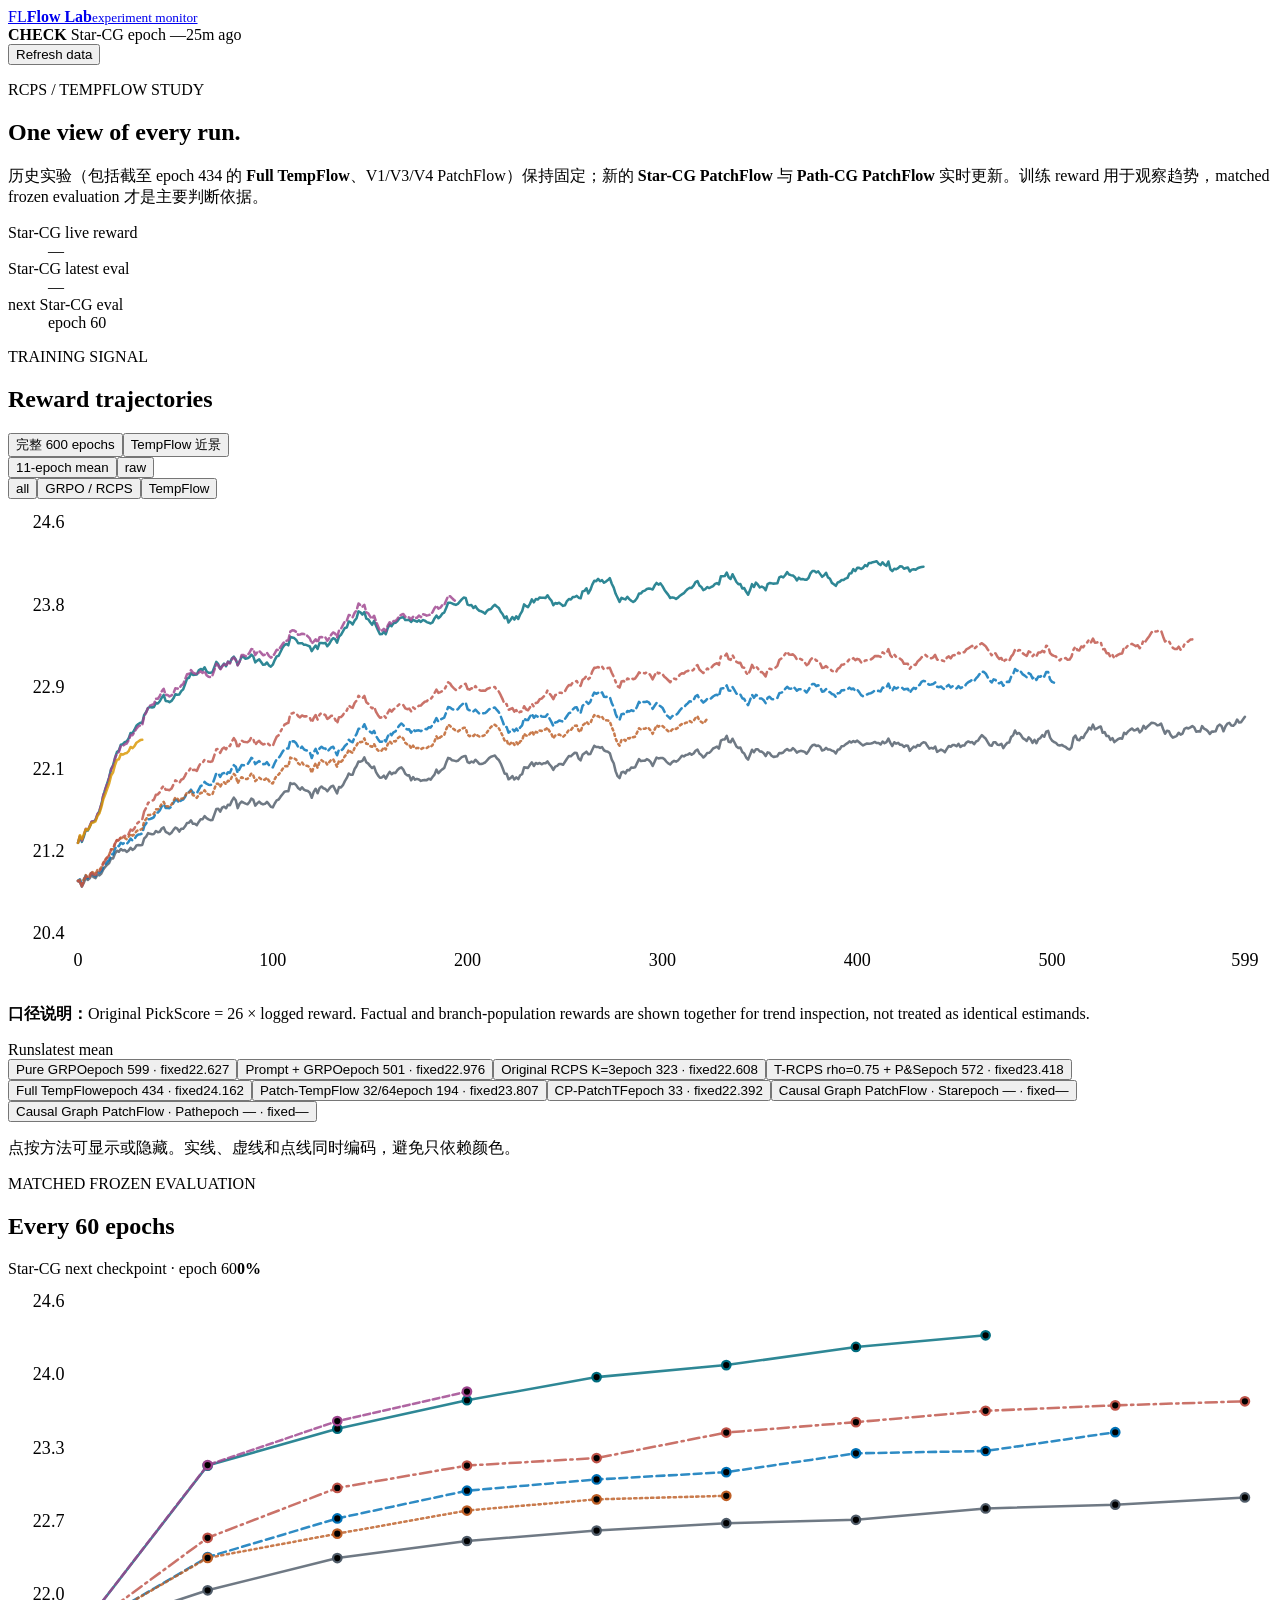
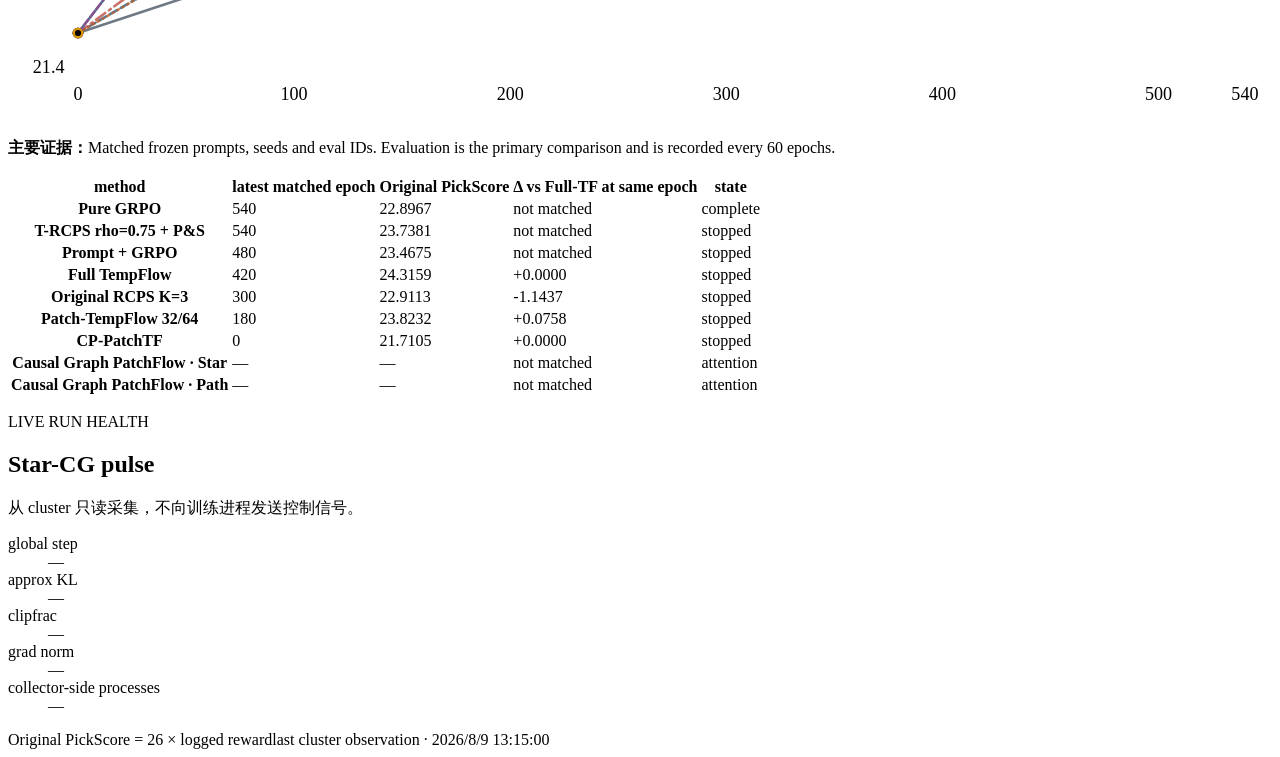
==== commit 8e3b7894: "Refresh causal graph dashboard labels" ====
--- a/docs/index.html
+++ b/docs/index.html
@@ -1,4 +1,4 @@
-<!DOCTYPE html><html lang="zh-CN"><head><meta charSet="utf-8"/><meta name="viewport" content="width=device-width, initial-scale=1"/><link rel="stylesheet" href="/rich-feedback-live-data/_next/static/css/index.D_E_TDbK.css" data-rsc-css-href="/rich-feedback-live-data/_next/static/css/index.D_E_TDbK.css" data-precedence="vite-rsc/importer-resources"/><link rel="modulepreload" fetchPriority="low" href="/rich-feedback-live-data/_next/static/chunks/index-CpizZMjw.js"/><script src="/rich-feedback-live-data/_next/static/chunks/rolldown-runtime-C60lm6uB.js" type="module" async=""></script><script src="/rich-feedback-live-data/_next/static/chunks/framework-BgSIrAUN.js" type="module" async=""></script><link rel="modulepreload" href="/rich-feedback-live-data/_next/static/chunks/layout-segment-context-Dj8zxcoe.js" crossorigin=""/><link rel="modulepreload" href="/rich-feedback-live-data/_next/static/chunks/Dashboard-BjnzJ9ZZ.js" crossorigin=""/><script>Object.assign(((self[Symbol.for("vinext.navigationRuntime")]??={bootstrap:{routeManifest:null},functions:{}}).bootstrap.rsc??={rsc:[]}),{params:{},nav:{"pathname":"/","searchParams":[]}})</script><link rel="modulepreload" href="/rich-feedback-live-data/_next/static/chunks/index-CpizZMjw.js" />
+<!DOCTYPE html><html lang="zh-CN"><head><meta charSet="utf-8"/><meta name="viewport" content="width=device-width, initial-scale=1"/><link rel="stylesheet" href="/rich-feedback-live-data/_next/static/css/index.D_E_TDbK.css" data-rsc-css-href="/rich-feedback-live-data/_next/static/css/index.D_E_TDbK.css" data-precedence="vite-rsc/importer-resources"/><link rel="modulepreload" fetchPriority="low" href="/rich-feedback-live-data/_next/static/chunks/index-Bx72uF62.js"/><script src="/rich-feedback-live-data/_next/static/chunks/rolldown-runtime-C60lm6uB.js" type="module" async=""></script><script src="/rich-feedback-live-data/_next/static/chunks/framework-BgSIrAUN.js" type="module" async=""></script><link rel="modulepreload" href="/rich-feedback-live-data/_next/static/chunks/layout-segment-context-v2YUJFqv.js" crossorigin=""/><link rel="modulepreload" href="/rich-feedback-live-data/_next/static/chunks/Dashboard-DA-AJ7Qw.js" crossorigin=""/><script>Object.assign(((self[Symbol.for("vinext.navigationRuntime")]??={bootstrap:{routeManifest:null},functions:{}}).bootstrap.rsc??={rsc:[]}),{params:{},nav:{"pathname":"/","searchParams":[]}})</script><link rel="modulepreload" href="/rich-feedback-live-data/_next/static/chunks/index-Bx72uF62.js" />
 <link rel="preload" href="/rich-feedback-live-data/_next/static/_vinext_fonts/geist-8ac0455e797f/geist-98bbbccb.woff2" as="font" type="font/woff2" crossorigin />
 <link rel="preload" href="/rich-feedback-live-data/_next/static/_vinext_fonts/geist-mono-00e989178794/geist-mono-013b2f2f.woff2" as="font" type="font/woff2" crossorigin />
 <style data-vinext-fonts>/* cyrillic-ext */
@@ -128,5 +128,5 @@
 
 .__variable_geist_mono_1001rt9 { --font-geist-mono: 'Geist Mono', 'Geist Mono Fallback'; }
 </style>
-</head><body class="__variable_geist_19ysh9d __variable_geist_mono_1001rt9"><main><header class="topbar"><a class="brand" href="#top" aria-label="Flow Lab experiment monitor home"><span class="brand-mark">FL</span><span><strong>Flow Lab</strong><small>experiment monitor</small></span></a><div class="live-capsule is-stale"><span class="live-dot"></span><span><strong>CHECK</strong> <!-- -->Star-CG<!-- --> epoch <!-- -->—</span><span class="freshness">16m ago</span></div><button class="refresh-button">Refresh data</button></header><div class="page" id="top"><section class="intro" aria-labelledby="page-title"><div><p class="section-label">RCPS / TEMPFLOW STUDY</p><h1 id="page-title">One view of every run.</h1><p class="lede">历史实验（包括截至 epoch 434 的 <strong>Full TempFlow</strong>）保持固定；<strong>GP-PatchTF V3</strong> 与 <strong>OC-PatchFlow V4</strong> 实时更新。训练 reward 用于观察趋势，matched frozen evaluation 才是主要判断依据。</p></div><dl class="live-readout"><div><dt>Star-CG<!-- --> live reward</dt><dd>—</dd></div><div><dt>Star-CG<!-- --> latest eval</dt><dd>—</dd></div><div><dt>next <!-- -->Star-CG<!-- --> eval</dt><dd>epoch <!-- -->60</dd></div></dl></section><section class="analysis-grid" aria-labelledby="reward-title"><div class="analysis-main"><div class="section-heading"><div><p class="section-label">TRAINING SIGNAL</p><h2 id="reward-title">Reward trajectories</h2></div><div class="chart-controls" aria-label="Reward chart controls"><div class="segmented view-control"><button class="active">完整 600 epochs</button><button class="">TempFlow 近景</button></div><div class="segmented"><button class="active">11-epoch mean</button><button class="">raw</button></div><div class="segmented"><button class="active">all</button><button class="">GRPO / RCPS</button><button class="">TempFlow</button></div></div></div><div class="chart-frame"><svg class="chart" viewBox="0 0 1120 430" role="img" aria-label="Original PickScore training reward by epoch" tabindex="0"><g aria-hidden="true"><g><line class="grid-line" x1="62" x2="1096" y1="386" y2="386"></line><text class="axis-label" x="50" y="390" text-anchor="end">20.4</text></g><g><line class="grid-line" x1="62" x2="1096" y1="313.20000000000005" y2="313.20000000000005"></line><text class="axis-label" x="50" y="317.20000000000005" text-anchor="end">21.2</text></g><g><line class="grid-line" x1="62" x2="1096" y1="240.40000000000012" y2="240.40000000000012"></line><text class="axis-label" x="50" y="244.40000000000012" text-anchor="end">22.1</text></g><g><line class="grid-line" x1="62" x2="1096" y1="167.59999999999988" y2="167.59999999999988"></line><text class="axis-label" x="50" y="171.59999999999988" text-anchor="end">22.9</text></g><g><line class="grid-line" x1="62" x2="1096" y1="94.79999999999994" y2="94.79999999999994"></line><text class="axis-label" x="50" y="98.79999999999994" text-anchor="end">23.8</text></g><g><line class="grid-line" x1="62" x2="1096" y1="22" y2="22"></line><text class="axis-label" x="50" y="26" text-anchor="end">24.6</text></g><g><line class="tick-mark" x1="62" x2="62" y1="386" y2="391"></line><text class="axis-label" x="62" y="414" text-anchor="middle">0</text></g><g><line class="tick-mark" x1="234.62103505843072" x2="234.62103505843072" y1="386" y2="391"></line><text class="axis-label" x="234.62103505843072" y="414" text-anchor="middle">100</text></g><g><line class="tick-mark" x1="407.24207011686144" x2="407.24207011686144" y1="386" y2="391"></line><text class="axis-label" x="407.24207011686144" y="414" text-anchor="middle">200</text></g><g><line class="tick-mark" x1="579.8631051752922" x2="579.8631051752922" y1="386" y2="391"></line><text class="axis-label" x="579.8631051752922" y="414" text-anchor="middle">300</text></g><g><line class="tick-mark" x1="752.4841402337229" x2="752.4841402337229" y1="386" y2="391"></line><text class="axis-label" x="752.4841402337229" y="414" text-anchor="middle">400</text></g><g><line class="tick-mark" x1="925.1051752921536" x2="925.1051752921536" y1="386" y2="391"></line><text class="axis-label" x="925.1051752921536" y="414" text-anchor="middle">500</text></g><g><line class="tick-mark" x1="1096" x2="1096" y1="386" y2="391"></line><text class="axis-label" x="1096" y="414" text-anchor="middle">599</text></g><line class="axis-line" x1="62" x2="1096" y1="386" y2="386"></line></g><g><path d="M62.00,338.42 L63.73,339.46 L65.45,343.53 L67.18,339.95 L68.90,335.73 L70.63,337.59 L72.36,336.09 L74.08,333.13 L75.81,335.13 L77.54,335.93 L79.26,332.75 L80.99,333.54 L82.71,331.89 L84.44,328.28 L86.17,325.89 L87.89,324.03 L89.62,322.56 L91.35,318.41 L93.07,318.55 L94.80,314.20 L96.52,311.64 L98.25,312.60 L99.98,310.11 L101.70,311.46 L103.43,311.03 L105.16,312.65 L106.88,311.45 L108.61,309.06 L110.33,310.97 L112.06,309.75 L113.79,307.08 L115.51,306.63 L117.24,306.73 L118.96,306.52 L120.69,300.80 L122.42,299.16 L124.14,296.04 L125.87,296.69 L127.60,297.05 L129.32,296.77 L131.05,294.16 L132.77,295.30 L134.50,294.84 L136.23,291.98 L137.95,291.02 L139.68,294.91 L141.41,295.77 L143.13,297.03 L144.86,295.66 L146.58,293.20 L148.31,291.12 L150.04,292.12 L151.76,294.69 L153.49,292.17 L155.22,292.25 L156.94,290.00 L158.67,287.03 L160.39,286.81 L162.12,284.83 L163.85,287.81 L165.57,287.75 L167.30,289.06 L169.03,286.12 L170.75,283.80 L172.48,283.69 L174.20,280.98 L175.93,282.84 L177.66,283.86 L179.38,284.62 L181.11,284.43 L182.83,279.69 L184.56,274.73 L186.29,274.53 L188.01,276.99 L189.74,273.47 L191.47,272.57 L193.19,274.04 L194.92,270.90 L196.64,271.39 L198.37,267.50 L200.10,264.66 L201.82,266.89 L203.55,273.90 L205.28,269.90 L207.00,268.11 L208.73,269.11 L210.45,269.91 L212.18,270.52 L213.91,268.67 L215.63,265.43 L217.36,266.63 L219.09,271.72 L220.81,269.74 L222.54,268.19 L224.26,269.82 L225.99,270.59 L227.72,270.09 L229.44,268.35 L231.17,270.42 L232.89,272.66 L234.62,273.25 L236.35,269.79 L238.07,266.98 L239.80,266.27 L241.53,263.76 L243.25,261.62 L244.98,259.38 L246.70,259.01 L248.43,259.00 L250.16,251.74 L251.88,252.60 L253.61,252.12 L255.34,253.52 L257.06,256.11 L258.79,257.53 L260.51,255.43 L262.24,257.47 L263.97,258.34 L265.69,258.81 L267.42,260.28 L269.15,264.70 L270.87,259.58 L272.60,256.74 L274.32,260.72 L276.05,256.22 L277.78,254.73 L279.50,256.28 L281.23,256.95 L282.95,258.94 L284.68,256.67 L286.41,254.65 L288.13,254.09 L289.86,257.51 L291.59,260.80 L293.31,255.19 L295.04,255.53 L296.76,253.60 L298.49,249.99 L300.22,247.17 L301.94,243.22 L303.67,244.31 L305.40,244.25 L307.12,239.23 L308.85,236.58 L310.57,232.54 L312.30,232.72 L314.03,231.98 L315.75,229.00 L317.48,233.17 L319.21,234.47 L320.93,236.67 L322.66,238.40 L324.38,237.08 L326.11,241.95 L327.84,244.90 L329.56,247.07 L331.29,246.68 L333.02,245.18 L334.74,247.71 L336.47,244.40 L338.19,241.74 L339.92,243.91 L341.65,242.52 L343.37,242.67 L345.10,240.12 L346.82,238.55 L348.55,237.80 L350.28,239.79 L352.00,243.51 L353.73,244.90 L355.46,244.89 L357.18,249.25 L358.91,246.37 L360.63,248.73 L362.36,247.99 L364.09,248.56 L365.81,249.76 L367.54,249.24 L369.27,248.89 L370.99,249.11 L372.72,247.84 L374.44,248.65 L376.17,246.37 L377.90,244.26 L379.62,239.77 L381.35,242.95 L383.08,241.07 L384.80,239.58 L386.53,238.34 L388.25,233.58 L389.98,229.42 L391.71,229.94 L393.43,231.46 L395.16,231.81 L396.88,232.27 L398.61,231.95 L400.34,230.31 L402.06,228.76 L403.79,228.03 L405.52,227.83 L407.24,233.14 L408.97,233.91 L410.69,232.63 L412.42,233.43 L414.15,231.06 L415.87,232.75 L417.60,234.73 L419.33,234.82 L421.05,234.34 L422.78,233.48 L424.50,231.59 L426.23,229.61 L427.96,228.43 L429.68,227.84 L431.41,227.32 L433.14,229.67 L434.86,231.24 L436.59,234.38 L438.31,238.56 L440.04,243.38 L441.77,243.46 L443.49,248.36 L445.22,247.38 L446.94,245.49 L448.67,248.55 L450.40,246.69 L452.12,248.23 L453.85,244.78 L455.58,243.86 L457.30,237.81 L459.03,238.02 L460.75,238.25 L462.48,235.53 L464.21,233.39 L465.93,236.60 L467.66,233.95 L469.39,234.75 L471.11,233.89 L472.84,235.07 L474.56,234.15 L476.29,234.12 L478.02,232.55 L479.74,235.02 L481.47,237.02 L483.20,239.99 L484.92,237.14 L486.65,236.48 L488.37,234.76 L490.10,234.86 L491.83,235.53 L493.55,232.87 L495.28,230.12 L497.01,227.80 L498.73,228.01 L500.46,226.35 L502.18,224.85 L503.91,225.14 L505.64,230.03 L507.36,231.53 L509.09,226.68 L510.81,225.22 L512.54,223.88 L514.27,226.23 L515.99,225.88 L517.72,222.16 L519.45,218.65 L521.17,219.81 L522.90,219.67 L524.62,220.57 L526.35,219.79 L528.08,222.65 L529.80,223.51 L531.53,223.93 L533.26,225.27 L534.98,230.89 L536.71,234.17 L538.43,241.36 L540.16,245.60 L541.89,247.27 L543.61,242.29 L545.34,241.63 L547.07,243.15 L548.79,240.07 L550.52,240.34 L552.24,237.89 L553.97,238.07 L555.70,237.71 L557.42,234.05 L559.15,230.51 L560.87,232.26 L562.60,231.98 L564.33,231.81 L566.05,230.52 L567.78,231.38 L569.51,233.12 L571.23,236.61 L572.96,232.74 L574.68,229.12 L576.41,229.85 L578.14,229.55 L579.86,229.47 L581.59,230.48 L583.32,232.66 L585.04,234.22 L586.77,235.26 L588.49,233.19 L590.22,232.02 L591.95,232.72 L593.67,231.72 L595.40,229.69 L597.13,227.48 L598.85,228.08 L600.58,226.93 L602.30,226.50 L604.03,225.41 L605.76,226.64 L607.48,225.55 L609.21,223.04 L610.93,222.01 L612.66,225.56 L614.39,226.87 L616.11,229.05 L617.84,227.47 L619.57,225.16 L621.29,224.92 L623.02,223.38 L624.74,221.09 L626.47,220.26 L628.20,219.39 L629.92,221.22 L631.65,214.15 L633.38,213.07 L635.10,213.04 L636.83,209.92 L638.55,215.11 L640.28,215.58 L642.01,212.41 L643.73,215.75 L645.46,219.32 L647.19,220.66 L648.91,220.18 L650.64,224.10 L652.36,225.53 L654.09,229.06 L655.82,230.91 L657.54,226.61 L659.27,222.21 L660.99,224.31 L662.72,221.77 L664.45,221.77 L666.17,223.71 L667.90,223.84 L669.63,225.25 L671.35,227.76 L673.08,224.47 L674.80,225.12 L676.53,227.51 L678.26,228.50 L679.98,228.27 L681.71,227.88 L683.44,225.01 L685.16,225.32 L686.89,224.63 L688.61,222.71 L690.34,221.57 L692.07,222.92 L693.79,222.69 L695.52,220.73 L697.25,222.31 L698.97,224.68 L700.70,223.71 L702.42,223.16 L704.15,223.46 L705.88,224.03 L707.60,225.75 L709.33,223.51 L711.06,220.26 L712.78,218.26 L714.51,217.72 L716.23,218.76 L717.96,218.46 L719.69,219.52 L721.41,222.90 L723.14,222.33 L724.86,220.52 L726.59,222.03 L728.32,221.94 L730.04,222.96 L731.77,223.50 L733.50,225.50 L735.22,222.26 L736.95,221.74 L738.67,219.15 L740.40,218.94 L742.13,217.44 L743.85,216.37 L745.58,214.80 L747.31,215.80 L749.03,214.45 L750.76,215.32 L752.48,214.14 L754.21,215.58 L755.94,217.13 L757.66,218.37 L759.39,217.46 L761.12,216.64 L762.84,216.93 L764.57,216.58 L766.29,216.18 L768.02,215.26 L769.75,216.24 L771.47,216.19 L773.20,217.55 L774.92,214.96 L776.65,216.38 L778.38,215.44 L780.10,212.32 L781.83,216.10 L783.56,218.90 L785.28,215.50 L787.01,216.75 L788.73,216.06 L790.46,217.75 L792.19,217.88 L793.91,219.71 L795.64,218.49 L797.37,218.59 L799.09,223.21 L800.82,221.12 L802.54,219.42 L804.27,220.06 L806.00,217.96 L807.72,218.70 L809.45,216.67 L811.18,215.56 L812.90,215.93 L814.63,218.70 L816.35,221.18 L818.08,220.54 L819.81,221.14 L821.53,219.33 L823.26,224.04 L824.98,223.06 L826.71,222.06 L828.44,222.95 L830.16,224.31 L831.89,221.44 L833.62,218.89 L835.34,219.54 L837.07,217.99 L838.79,218.03 L840.52,219.13 L842.25,216.97 L843.97,219.74 L845.70,218.40 L847.43,218.38 L849.15,215.82 L850.88,214.81 L852.60,215.75 L854.33,215.39 L856.06,217.27 L857.78,214.84 L859.51,214.14 L861.24,211.33 L862.96,209.26 L864.69,210.91 L866.41,212.46 L868.14,215.50 L869.87,218.27 L871.59,218.69 L873.32,215.50 L875.05,215.63 L876.77,217.80 L878.50,217.90 L880.22,216.93 L881.95,220.76 L883.68,218.09 L885.40,216.09 L887.13,215.77 L888.85,210.90 L890.58,209.46 L892.31,205.16 L894.03,208.08 L895.76,207.31 L897.49,209.08 L899.21,211.83 L900.94,212.94 L902.66,214.35 L904.39,211.21 L906.12,212.88 L907.84,216.04 L909.57,213.39 L911.30,216.44 L913.02,212.68 L914.75,211.79 L916.47,209.25 L918.20,210.60 L919.93,206.12 L921.65,205.44 L923.38,211.48 L925.11,214.11 L926.83,215.34 L928.56,216.06 L930.28,217.97 L932.01,218.45 L933.74,217.88 L935.46,219.00 L937.19,219.76 L938.91,221.24 L940.64,222.00 L942.37,220.02 L944.09,211.70 L945.82,209.57 L947.55,213.40 L949.27,213.74 L951.00,211.02 L952.72,211.80 L954.45,208.28 L956.18,206.05 L957.90,202.55 L959.63,204.07 L961.36,199.94 L963.08,204.11 L964.81,203.28 L966.53,202.27 L968.26,201.54 L969.99,207.18 L971.71,206.57 L973.44,210.09 L975.17,209.98 L976.89,213.37 L978.62,211.87 L980.34,215.41 L982.07,214.04 L983.80,212.60 L985.52,212.01 L987.25,212.42 L988.97,207.08 L990.70,208.29 L992.43,205.96 L994.15,204.58 L995.88,203.31 L997.61,205.05 L999.33,204.61 L1001.06,203.50 L1002.78,206.86 L1004.51,205.13 L1006.24,200.98 L1007.96,203.46 L1009.69,201.54 L1011.42,200.08 L1013.14,198.29 L1014.87,198.39 L1016.59,199.01 L1018.32,200.57 L1020.05,200.16 L1021.77,199.03 L1023.50,203.82 L1025.23,208.00 L1026.95,205.40 L1028.68,205.83 L1030.40,209.49 L1032.13,211.47 L1033.86,210.68 L1035.58,209.81 L1037.31,207.12 L1039.04,208.81 L1040.76,207.87 L1042.49,203.64 L1044.21,202.68 L1045.94,203.33 L1047.67,202.36 L1049.39,201.21 L1051.12,202.48 L1052.84,206.25 L1054.57,205.79 L1056.30,206.08 L1058.02,201.24 L1059.75,203.39 L1061.48,204.26 L1063.20,205.77 L1064.93,208.19 L1066.65,206.11 L1068.38,206.13 L1070.11,205.78 L1071.83,201.35 L1073.56,199.92 L1075.29,201.10 L1077.01,205.74 L1078.74,201.56 L1080.46,199.00 L1082.19,198.36 L1083.92,200.66 L1085.64,200.88 L1087.37,199.26 L1089.10,195.44 L1090.82,198.08 L1092.55,197.72 L1094.27,195.38 L1096.00,192.97" fill="none" stroke="oklch(0.47 0.025 250)" stroke-width="2.25" stroke-dasharray="0" stroke-linecap="round" stroke-linejoin="round" opacity="0.82"></path></g><g><path d="M62.00,338.40 L63.73,337.00 L65.45,341.29 L67.18,337.39 L68.90,333.75 L70.63,335.98 L72.36,334.65 L74.08,331.34 L75.81,333.10 L77.54,334.36 L79.26,330.70 L80.99,331.19 L82.71,329.53 L84.44,325.93 L86.17,323.53 L87.89,321.62 L89.62,319.67 L91.35,314.75 L93.07,314.91 L94.80,310.07 L96.52,306.90 L98.25,307.67 L99.98,304.58 L101.70,305.60 L103.43,304.50 L105.16,305.71 L106.88,303.66 L108.61,300.93 L110.33,302.73 L112.06,301.28 L113.79,298.47 L115.51,297.28 L117.24,296.99 L118.96,296.43 L120.69,289.83 L122.42,287.55 L124.14,283.81 L125.87,283.47 L127.60,282.95 L129.32,281.88 L131.05,277.79 L132.77,277.88 L134.50,275.99 L136.23,272.47 L137.95,270.32 L139.68,273.69 L141.41,273.83 L143.13,273.97 L144.86,272.35 L146.58,269.28 L148.31,266.49 L150.04,267.17 L151.76,269.40 L153.49,266.88 L155.22,266.32 L156.94,263.80 L158.67,260.23 L160.39,259.74 L162.12,257.59 L163.85,260.29 L165.57,260.11 L167.30,260.73 L169.03,257.48 L170.75,254.22 L172.48,253.73 L174.20,250.69 L175.93,252.26 L177.66,253.12 L179.38,253.33 L181.11,252.83 L182.83,248.06 L184.56,243.07 L186.29,243.09 L188.01,246.15 L189.74,243.32 L191.47,242.83 L193.19,244.82 L194.92,242.14 L196.64,242.52 L198.37,238.51 L200.10,235.86 L201.82,237.21 L203.55,242.75 L205.28,238.91 L207.00,235.77 L208.73,235.98 L210.45,236.03 L212.18,235.02 L213.91,232.68 L215.63,229.33 L217.36,230.47 L219.09,234.94 L220.81,233.51 L222.54,232.18 L224.26,233.94 L225.99,234.92 L227.72,234.90 L229.44,233.22 L231.17,235.72 L232.89,237.32 L234.62,237.82 L236.35,233.92 L238.07,230.67 L239.80,229.40 L241.53,227.04 L243.25,223.99 L244.98,221.58 L246.70,221.12 L248.43,221.15 L250.16,213.76 L251.88,214.75 L253.61,214.76 L255.34,216.41 L257.06,219.63 L258.79,221.31 L260.51,219.49 L262.24,221.80 L263.97,222.69 L265.69,222.97 L267.42,224.47 L269.15,229.48 L270.87,224.62 L272.60,221.48 L274.32,225.46 L276.05,221.03 L277.78,219.52 L279.50,220.90 L281.23,221.13 L282.95,223.62 L284.68,221.98 L286.41,220.07 L288.13,219.53 L289.86,223.31 L291.59,227.10 L293.31,221.94 L295.04,222.82 L296.76,221.56 L298.49,218.81 L300.22,217.25 L301.94,213.33 L303.67,214.81 L305.40,215.55 L307.12,210.94 L308.85,208.25 L310.57,203.65 L312.30,203.39 L314.03,202.88 L315.75,199.59 L317.48,203.64 L319.21,204.70 L320.93,206.30 L322.66,207.40 L324.38,205.46 L326.11,209.98 L327.84,212.81 L329.56,215.18 L331.29,215.09 L333.02,212.79 L334.74,214.82 L336.47,210.51 L338.19,207.18 L339.92,209.25 L341.65,206.75 L343.37,205.92 L345.10,202.80 L346.82,200.57 L348.55,198.96 L350.28,200.38 L352.00,203.25 L353.73,204.17 L355.46,204.03 L357.18,207.09 L358.91,204.02 L360.63,205.66 L362.36,205.09 L364.09,205.01 L365.81,205.72 L367.54,204.71 L369.27,203.67 L370.99,204.08 L372.72,202.26 L374.44,202.56 L376.17,200.29 L377.90,197.59 L379.62,194.22 L381.35,197.27 L383.08,195.47 L384.80,194.53 L386.53,193.65 L388.25,189.18 L389.98,184.38 L391.71,184.76 L393.43,186.11 L395.16,186.65 L396.88,187.21 L398.61,186.30 L400.34,184.02 L402.06,182.37 L403.79,180.90 L405.52,180.33 L407.24,186.16 L408.97,187.25 L410.69,186.69 L412.42,188.21 L414.15,186.59 L415.87,188.44 L417.60,190.10 L419.33,190.64 L421.05,189.94 L422.78,189.71 L424.50,188.25 L426.23,186.46 L427.96,185.58 L429.68,185.12 L431.41,184.68 L433.14,186.93 L434.86,188.86 L436.59,192.61 L438.31,197.06 L440.04,202.00 L441.77,201.97 L443.49,207.01 L445.22,205.75 L446.94,203.77 L448.67,205.80 L450.40,203.48 L452.12,205.70 L453.85,202.29 L455.58,200.48 L457.30,194.17 L459.03,195.89 L460.75,195.82 L462.48,192.83 L464.21,190.13 L465.93,193.87 L467.66,191.90 L469.39,192.84 L471.11,191.25 L472.84,192.64 L474.56,193.00 L476.29,193.03 L478.02,190.79 L479.74,194.40 L481.47,197.50 L483.20,201.16 L484.92,198.06 L486.65,197.62 L488.37,196.19 L490.10,196.74 L491.83,197.22 L493.55,194.78 L495.28,192.22 L497.01,189.75 L498.73,189.25 L500.46,186.56 L502.18,184.77 L503.91,184.61 L505.64,188.59 L507.36,189.70 L509.09,183.33 L510.81,181.64 L512.54,179.65 L514.27,181.50 L515.99,179.71 L517.72,175.01 L519.45,171.49 L521.17,172.56 L522.90,171.75 L524.62,172.95 L526.35,171.34 L528.08,175.13 L529.80,175.46 L531.53,174.94 L533.26,175.44 L534.98,180.95 L536.71,184.25 L538.43,190.45 L540.16,194.26 L541.89,195.82 L543.61,190.65 L545.34,190.32 L547.07,190.97 L548.79,187.86 L550.52,188.31 L552.24,187.21 L553.97,187.78 L555.70,187.62 L557.42,183.87 L559.15,179.74 L560.87,181.29 L562.60,179.85 L564.33,179.95 L566.05,179.37 L567.78,180.13 L569.51,182.73 L571.23,185.94 L572.96,183.24 L574.68,180.72 L576.41,182.88 L578.14,183.56 L579.86,184.88 L581.59,188.24 L583.32,191.22 L585.04,192.90 L586.77,194.53 L588.49,192.50 L590.22,191.48 L591.95,191.47 L593.67,189.70 L595.40,187.21 L597.13,185.17 L598.85,184.87 L600.58,182.57 L602.30,181.06 L604.03,179.13 L605.76,179.66 L607.48,178.06 L609.21,174.74 L610.93,173.65 L612.66,177.27 L614.39,178.47 L616.11,180.36 L617.84,179.01 L619.57,177.11 L621.29,177.80 L623.02,176.52 L624.74,175.00 L626.47,173.92 L628.20,173.37 L629.92,174.87 L631.65,168.07 L633.38,167.61 L635.10,167.89 L636.83,165.14 L638.55,169.76 L640.28,170.00 L642.01,166.61 L643.73,169.42 L645.46,172.37 L647.19,173.70 L648.91,173.17 L650.64,176.53 L652.36,177.22 L654.09,180.72 L655.82,182.67 L657.54,178.19 L659.27,173.44 L660.99,176.15 L662.72,173.55 L664.45,174.50 L666.17,176.81 L667.90,176.86 L669.63,178.35 L671.35,180.86 L673.08,176.16 L674.80,175.21 L676.53,177.16 L678.26,177.57 L679.98,177.04 L681.71,176.25 L683.44,172.18 L685.16,171.59 L686.89,170.84 L688.61,168.22 L690.34,166.42 L692.07,167.87 L693.79,168.11 L695.52,166.32 L697.25,167.62 L698.97,169.87 L700.70,168.56 L702.42,168.56 L704.15,168.71 L705.88,169.73 L707.60,171.46 L709.33,169.12 L711.06,165.76 L712.78,163.92 L714.51,163.95 L716.23,165.81 L717.96,165.01 L719.69,166.89 L721.41,170.71 L723.14,170.31 L724.86,168.38 L726.59,170.68 L728.32,171.17 L730.04,172.75 L731.77,173.34 L733.50,175.43 L735.22,172.17 L736.95,171.88 L738.67,169.56 L740.40,169.44 L742.13,168.75 L743.85,168.77 L745.58,167.13 L747.31,168.58 L749.03,167.90 L750.76,170.02 L752.48,168.94 L754.21,171.12 L755.94,173.79 L757.66,174.75 L759.39,173.61 L761.12,173.21 L762.84,172.40 L764.57,172.07 L766.29,171.14 L768.02,169.58 L769.75,170.04 L771.47,170.00 L773.20,170.61 L774.92,167.05 L776.65,167.66 L778.38,167.03 L780.10,163.54 L781.83,168.13 L783.56,170.04 L785.28,166.76 L787.01,167.93 L788.73,166.98 L790.46,167.75 L792.19,167.26 L793.91,168.84 L795.64,168.35 L797.37,168.15 L799.09,171.80 L800.82,169.15 L802.54,167.34 L804.27,168.20 L806.00,165.36 L807.72,164.83 L809.45,162.06 L811.18,161.16 L812.90,161.58 L814.63,163.37 L816.35,164.67 L818.08,164.40 L819.81,163.97 L821.53,162.53 L823.26,166.35 L824.98,166.70 L826.71,166.10 L828.44,167.74 L830.16,168.59 L831.89,165.90 L833.62,164.75 L835.34,167.00 L837.07,165.87 L838.79,166.23 L840.52,167.89 L842.25,165.81 L843.97,167.61 L845.70,166.70 L847.43,166.65 L849.15,163.83 L850.88,162.33 L852.60,161.49 L854.33,160.10 L856.06,161.43 L857.78,158.95 L859.51,157.11 L861.24,154.64 L862.96,152.78 L864.69,153.35 L866.41,154.81 L868.14,158.04 L869.87,160.79 L871.59,162.57 L873.32,159.79 L875.05,160.41 L876.77,163.06 L878.50,163.30 L880.22,162.21 L881.95,165.51 L883.68,163.36 L885.40,161.83 L887.13,162.11 L888.85,157.57 L890.58,155.35 L892.31,150.61 L894.03,152.36 L895.76,151.20 L897.49,153.06 L899.21,155.40 L900.94,156.50 L902.66,157.94 L904.39,154.32 L906.12,155.38 L907.84,158.92 L909.57,157.42 L911.30,160.38 L913.02,157.22 L914.75,157.51 L916.47,155.67 L918.20,157.39 L919.93,153.20 L921.65,153.25 L923.38,159.97 L925.11,162.03 L926.83,162.71" fill="none" stroke="oklch(0.53 0.14 245)" stroke-width="2.25" stroke-dasharray="7 4" stroke-linecap="round" stroke-linejoin="round" opacity="0.82"></path></g><g><path d="M62.00,338.42 L63.73,337.71 L65.45,341.50 L67.18,337.06 L68.90,333.23 L70.63,335.13 L72.36,333.51 L74.08,329.92 L75.81,331.42 L77.54,332.37 L79.26,328.58 L80.99,328.71 L82.71,326.42 L84.44,322.26 L86.17,319.61 L87.89,317.46 L89.62,315.28 L91.35,310.31 L93.07,310.38 L94.80,305.46 L96.52,302.31 L98.25,302.80 L99.98,299.93 L101.70,301.13 L103.43,300.35 L105.16,301.42 L106.88,299.34 L108.61,296.53 L110.33,298.37 L112.06,297.06 L113.79,294.39 L115.51,293.42 L117.24,293.18 L118.96,292.23 L120.69,285.53 L122.42,283.56 L124.14,280.06 L125.87,279.89 L127.60,279.67 L129.32,278.95 L131.05,274.94 L132.77,275.12 L134.50,273.18 L136.23,270.06 L137.95,268.31 L139.68,272.17 L141.41,272.18 L143.13,272.61 L144.86,270.81 L146.58,267.62 L148.31,264.41 L150.04,265.35 L151.76,267.41 L153.49,265.52 L155.22,265.25 L156.94,263.15 L158.67,259.83 L160.39,260.09 L162.12,258.73 L163.85,262.38 L165.57,263.06 L167.30,264.77 L169.03,262.15 L170.75,260.31 L172.48,260.48 L174.20,258.03 L175.93,260.52 L177.66,261.94 L179.38,262.25 L181.11,261.69 L182.83,257.02 L184.56,252.29 L186.29,252.29 L188.01,255.03 L189.74,251.90 L191.47,250.97 L193.19,252.74 L194.92,249.59 L196.64,249.98 L198.37,246.10 L200.10,243.63 L201.82,245.48 L203.55,251.90 L205.28,248.47 L207.00,246.52 L208.73,247.42 L210.45,248.04 L212.18,248.03 L213.91,246.05 L215.63,243.12 L217.36,244.92 L219.09,249.99 L220.81,248.39 L222.54,246.84 L224.26,248.18 L225.99,248.94 L227.72,248.51 L229.44,246.92 L231.17,249.63 L232.89,251.71 L234.62,252.02 L236.35,248.15 L238.07,245.01 L239.80,244.17 L241.53,241.80 L243.25,239.31 L244.98,236.97 L246.70,236.67 L248.43,236.92 L250.16,229.14 L251.88,229.86 L253.61,229.77 L255.34,230.97 L257.06,234.10 L258.79,235.38 L260.51,233.44 L262.24,235.78 L263.97,236.21 L265.69,236.64 L267.42,237.83 L269.15,242.64 L270.87,237.59 L272.60,234.11 L274.32,238.24 L276.05,232.97 L277.78,231.43 L279.50,232.75 L281.23,232.70 L282.95,235.45 L284.68,233.14 L286.41,230.99 L288.13,230.56 L289.86,233.92 L291.59,237.27 L293.31,231.79 L295.04,232.86 L296.76,231.23 L298.49,227.73 L300.22,226.21 L301.94,222.14 L303.67,224.09 L305.40,224.90 L307.12,220.54 L308.85,218.29 L310.57,215.14 L312.30,215.46 L314.03,215.09 L315.75,212.13 L317.48,216.87 L319.21,217.24 L320.93,218.95 L322.66,219.47 L324.38,216.94 L326.11,220.68 L327.84,222.84 L329.56,223.72 L331.29,222.71 L333.02,220.00 L334.74,221.94 L336.47,217.35 L338.19,214.65 L339.92,216.59 L341.65,214.68 L343.37,214.80 L345.10,212.16 L346.82,210.78 L348.55,210.50 L350.28,212.34 L352.00,216.03 L353.73,217.35 L355.46,217.68 L357.18,221.08 L358.91,218.54 L360.63,221.13 L362.36,220.56 L364.09,220.79 L365.81,221.76 L367.54,220.70 L369.27,220.48 L370.99,220.66 L372.72,219.35 L374.44,219.82 L376.17,218.00 L377.90,214.85 L379.62,210.29 L381.35,212.96 L383.08,211.00 L384.80,210.06 L386.53,209.09 L388.25,204.22 L389.98,200.12 L391.71,201.00 L393.43,203.02 L395.16,203.98 L396.88,205.48 L398.61,205.93 L400.34,204.78 L402.06,203.83 L403.79,202.66 L405.52,202.68 L407.24,208.90 L408.97,210.18 L410.69,209.18 L412.42,210.02 L414.15,208.12 L415.87,209.44 L417.60,210.45 L419.33,210.50 L421.05,209.82 L422.78,209.06 L424.50,206.63 L426.23,204.09 L427.96,202.00 L429.68,200.56 L431.41,199.99 L433.14,201.44 L434.86,203.12 L436.59,206.28 L438.31,209.94 L440.04,213.99 L441.77,213.43 L443.49,218.08 L445.22,216.62 L446.94,215.05 L448.67,217.90 L450.40,215.40 L452.12,217.81 L453.85,214.83 L455.58,213.81 L457.30,208.06 L459.03,209.54 L460.75,209.98 L462.48,208.07 L464.21,205.71 L465.93,208.96 L467.66,206.33 L469.39,207.07 L471.11,205.10 L472.84,205.56 L474.56,204.54 L476.29,204.21 L478.02,202.56 L479.74,205.68 L481.47,208.05 L483.20,212.12 L484.92,209.62 L486.65,209.36 L488.37,208.59 L490.10,209.64 L491.83,210.78 L493.55,209.17 L495.28,207.14 L497.01,204.54 L498.73,204.73 L500.46,202.50 L502.18,200.84 L503.91,200.73 L505.64,205.22 L507.36,206.40 L509.09,200.72 L510.81,199.23 L512.54,197.32 L514.27,199.33 L515.99,198.75 L517.72,194.48 L519.45,191.55 L521.17,192.78 L522.90,192.37 L524.62,193.59 L526.35,192.80 L528.08,195.85 L529.80,196.07 L531.53,196.28 L533.26,197.10 L534.98,202.20 L536.71,205.97 L538.43,212.37 L540.16,216.33 L541.89,218.61 L543.61,213.53 L545.34,212.76 L547.07,214.25 L548.79,211.80 L550.52,212.26 L552.24,210.62 L553.97,211.17 L555.70,210.55 L557.42,206.86 L559.15,203.12 L560.87,204.27 L562.60,203.67 L564.33,203.65 L566.05,202.43 L567.78,203.29 L569.51,205.17 L571.23,208.06 L572.96,204.35 L574.68,200.60 L576.41,201.69 L578.14,200.73 L579.86,201.13 L581.59,202.55 L583.32,204.26 L585.04,205.71 L586.77,206.39 L588.49,204.29 L590.22,203.23 L591.95,203.75 L593.67,202.64 L595.40,200.58 L597.13,199.41 L598.85,199.47 L600.58,198.18 L602.30,198.00 L604.03,196.71 L605.76,197.87 L607.48,196.62 L609.21,194.01 L610.93,192.58 L612.66,196.35 L614.39,197.53 L616.11,198.80 L617.84,196.99 L619.57,194.65" fill="none" stroke="oklch(0.59 0.14 48)" stroke-width="2.25" stroke-dasharray="2 3" stroke-linecap="round" stroke-linejoin="round" opacity="0.82"></path></g><g><path d="M62.00,338.40 L63.73,339.27 L65.45,343.23 L67.18,338.95 L68.90,334.67 L70.63,336.39 L72.36,334.68 L74.08,331.34 L75.81,332.84 L77.54,333.28 L79.26,329.77 L80.99,329.85 L82.71,327.35 L84.44,322.99 L86.17,320.29 L87.89,317.94 L89.62,315.76 L91.35,310.82 L93.07,310.20 L94.80,305.28 L96.52,302.22 L98.25,302.39 L99.98,299.12 L101.70,299.56 L103.43,298.34 L105.16,299.04 L106.88,296.69 L108.61,293.01 L110.33,293.81 L112.06,291.79 L113.79,288.23 L115.51,286.51 L117.24,285.18 L118.96,283.89 L120.69,276.74 L122.42,273.76 L124.14,269.28 L125.87,268.14 L127.60,267.44 L129.32,266.38 L131.05,262.08 L132.77,261.77 L134.50,259.87 L136.23,256.18 L137.95,254.11 L139.68,257.67 L141.41,257.60 L143.13,257.97 L144.86,256.58 L146.58,253.12 L148.31,249.28 L150.04,250.19 L151.76,251.77 L153.49,248.74 L155.22,248.05 L156.94,245.06 L158.67,241.36 L160.39,240.73 L162.12,237.90 L163.85,240.22 L165.57,240.01 L167.30,240.91 L169.03,236.94 L170.75,234.07 L172.48,233.82 L174.20,230.96 L175.93,232.15 L177.66,232.58 L179.38,232.92 L181.11,232.33 L182.83,227.18 L184.56,221.77 L186.29,221.49 L188.01,224.92 L189.74,221.50 L191.47,220.21 L193.19,221.80 L194.92,218.53 L196.64,218.99 L198.37,214.74 L200.10,211.91 L201.82,214.68 L203.55,220.86 L205.28,217.36 L207.00,213.99 L208.73,215.08 L210.45,215.38 L212.18,215.49 L213.91,214.22 L215.63,211.18 L217.36,212.76 L219.09,218.05 L220.81,215.57 L222.54,214.27 L224.26,216.29 L225.99,217.45 L227.72,216.99 L229.44,215.81 L231.17,217.52 L232.89,218.94 L234.62,218.89 L236.35,214.44 L238.07,210.67 L239.80,209.29 L241.53,205.97 L243.25,202.76 L244.98,200.00 L246.70,198.97 L248.43,198.37 L250.16,190.20 L251.88,190.00 L253.61,189.17 L255.34,189.93 L257.06,192.37 L258.79,193.51 L260.51,191.79 L262.24,192.61 L263.97,192.60 L265.69,192.49 L267.42,193.67 L269.15,198.12 L270.87,194.09 L272.60,191.45 L274.32,195.46 L276.05,191.09 L277.78,189.54 L279.50,190.47 L281.23,191.53 L282.95,194.91 L284.68,193.73 L286.41,191.99 L288.13,192.13 L289.86,195.27 L291.59,198.95 L293.31,193.36 L295.04,193.23 L296.76,191.44 L298.49,188.67 L300.22,187.42 L301.94,182.93 L303.67,184.36 L305.40,185.04 L307.12,180.71 L308.85,178.63 L310.57,174.42 L312.30,175.85 L314.03,176.65 L315.75,174.51 L317.48,180.05 L319.21,181.37 L320.93,184.02 L322.66,185.49 L324.38,183.97 L326.11,188.66 L327.84,191.54 L329.56,193.72 L331.29,193.42 L333.02,191.68 L334.74,193.90 L336.47,189.46 L338.19,186.58 L339.92,188.46 L341.65,186.25 L343.37,185.57 L345.10,183.48 L346.82,181.84 L348.55,181.49 L350.28,182.65 L352.00,185.44 L353.73,186.23 L355.46,185.73 L357.18,188.13 L358.91,184.61 L360.63,185.99 L362.36,184.89 L364.09,183.18 L365.81,183.01 L367.54,181.19 L369.27,179.63 L370.99,179.28 L372.72,177.35 L374.44,177.38 L376.17,175.09 L377.90,172.02 L379.62,168.83 L381.35,171.80 L383.08,171.08 L384.80,170.25 L386.53,169.14 L388.25,165.88 L389.98,162.34 L391.71,163.50 L393.43,166.10 L395.16,167.76 L396.88,169.29 L398.61,168.86 L400.34,167.15 L402.06,165.29 L403.79,164.15 L405.52,163.73 L407.24,168.32 L408.97,168.95 L410.69,167.64 L412.42,168.66 L414.15,165.84 L415.87,167.86 L417.60,169.20 L419.33,169.97 L421.05,169.74 L422.78,169.87 L424.50,168.37 L426.23,167.64 L427.96,166.99 L429.68,166.87 L431.41,166.53 L433.14,169.62 L434.86,170.57 L436.59,173.84 L438.31,177.53 L440.04,181.92 L441.77,181.65 L443.49,186.81 L445.22,186.08 L446.94,185.34 L448.67,188.39 L450.40,187.03 L452.12,189.91 L453.85,188.40 L455.58,188.40 L457.30,183.70 L459.03,186.32 L460.75,187.18 L462.48,184.75 L464.21,181.47 L465.93,184.05 L467.66,180.78 L469.39,180.26 L471.11,177.44 L472.84,176.89 L474.56,175.14 L476.29,173.58 L478.02,169.63 L479.74,172.20 L481.47,174.44 L483.20,177.29 L484.92,173.67 L486.65,173.36 L488.37,171.70 L490.10,171.66 L491.83,172.13 L493.55,170.27 L495.28,167.03 L497.01,164.91 L498.73,165.06 L500.46,162.48 L502.18,161.66 L503.91,161.24 L505.64,164.48 L507.36,165.61 L509.09,160.17 L510.81,159.05 L512.54,156.72 L514.27,159.55 L515.99,158.05 L517.72,152.68 L519.45,149.63 L521.17,149.43 L522.90,148.89 L524.62,149.92 L526.35,148.42 L528.08,150.99 L529.80,150.59 L531.53,149.75 L533.26,149.64 L534.98,153.90 L536.71,157.53 L538.43,162.05 L540.16,165.82 L541.89,167.10 L543.61,161.73 L545.34,161.18 L547.07,162.16 L548.79,159.08 L550.52,159.67 L552.24,158.53 L553.97,159.73 L555.70,159.11 L557.42,156.66 L559.15,153.58 L560.87,154.56 L562.60,153.99 L564.33,154.54 L566.05,153.54 L567.78,154.30 L569.51,156.68 L571.23,159.76 L572.96,156.33 L574.68,153.04 L576.41,154.58 L578.14,153.85 L579.86,155.02 L581.59,157.55 L583.32,158.88 L585.04,160.60 L586.77,162.37 L588.49,159.85 L590.22,159.12 L591.95,159.72 L593.67,158.09 L595.40,155.53 L597.13,154.45 L598.85,154.72 L600.58,152.95 L602.30,152.45 L604.03,151.53 L605.76,152.17 L607.48,151.31 L609.21,148.13 L610.93,147.19 L612.66,151.12 L614.39,152.72 L616.11,154.21 L617.84,152.45 L619.57,150.15 L621.29,151.17 L623.02,149.69 L624.74,147.61 L626.47,146.29 L628.20,145.56 L629.92,146.95 L631.65,139.53 L633.38,139.37 L635.10,139.20 L636.83,137.01 L638.55,141.87 L640.28,142.58 L642.01,138.46 L643.73,141.38 L645.46,144.32 L647.19,145.20 L648.91,145.21 L650.64,149.13 L652.36,149.49 L654.09,153.98 L655.82,155.92 L657.54,152.01 L659.27,147.00 L660.99,150.03 L662.72,148.43 L664.45,150.08 L666.17,153.41 L667.90,153.30 L669.63,154.96 L671.35,157.22 L673.08,151.15 L674.80,150.36 L676.53,150.83 L678.26,150.79 L679.98,149.46 L681.71,147.91 L683.44,142.68 L685.16,141.38 L686.89,139.89 L688.61,137.29 L690.34,135.10 L692.07,137.82 L693.79,137.92 L695.52,137.68 L697.25,139.21 L698.97,142.20 L700.70,140.98 L702.42,141.82 L704.15,142.78 L705.88,144.71 L707.60,147.22 L709.33,145.93 L711.06,142.46 L712.78,140.69 L714.51,140.92 L716.23,143.32 L717.96,143.44 L719.69,145.61 L721.41,149.74 L723.14,149.40 L724.86,148.04 L726.59,149.79 L728.32,150.36 L730.04,152.29 L731.77,152.90 L733.50,153.69 L735.22,150.50 L736.95,149.41 L738.67,146.91 L740.40,146.72 L742.13,145.22 L743.85,144.11 L745.58,141.93 L747.31,142.34 L749.03,141.01 L750.76,142.81 L752.48,141.68 L754.21,142.19 L755.94,144.80 L757.66,145.36 L759.39,143.07 L761.12,142.92 L762.84,141.94 L764.57,142.14 L766.29,140.99 L768.02,139.19 L769.75,139.23 L771.47,139.16 L773.20,139.95 L774.92,135.95 L776.65,136.89 L778.38,136.90 L780.10,133.03 L781.83,138.56 L783.56,140.41 L785.28,137.89 L787.01,139.95 L788.73,140.14 L790.46,141.50 L792.19,142.88 L793.91,146.00 L795.64,145.97 L797.37,146.07 L799.09,150.35 L800.82,147.85 L802.54,146.63 L804.27,147.10 L806.00,143.88 L807.72,142.53 L809.45,140.43 L811.18,138.60 L812.90,138.13 L814.63,139.64 L816.35,141.21 L818.08,141.15 L819.81,140.30 L821.53,138.15 L823.26,142.29 L824.98,142.70 L826.71,142.43 L828.44,143.34 L830.16,143.86 L831.89,140.58 L833.62,139.43 L835.34,141.26 L837.07,138.58 L838.79,138.33 L840.52,138.64 L842.25,136.11 L843.97,137.14 L845.70,135.99 L847.43,135.71 L849.15,133.27 L850.88,132.41 L852.60,131.13 L854.33,130.06 L856.06,132.89 L857.78,131.15 L859.51,130.08 L861.24,128.72 L862.96,127.81 L864.69,129.12 L866.41,130.61 L868.14,133.35 L869.87,135.77 L871.59,138.46 L873.32,136.13 L875.05,136.84 L876.77,139.98 L878.50,141.77 L880.22,140.86 L881.95,144.60 L883.68,142.49 L885.40,142.26 L887.13,143.58 L888.85,139.68 L890.58,137.66 L892.31,133.44 L894.03,135.09 L895.76,133.85 L897.49,134.15 L899.21,136.75 L900.94,137.99 L902.66,139.04 L904.39,135.07 L906.12,135.81 L907.84,139.30 L909.57,137.27 L911.30,139.21 L913.02,135.96 L914.75,136.10 L916.47,134.54 L918.20,135.73 L919.93,130.02 L921.65,130.46 L923.38,136.60 L925.11,138.26 L926.83,139.01 L928.56,139.50 L930.28,141.96 L932.01,142.95 L933.74,141.06 L935.46,141.38 L937.19,140.89 L938.91,142.50 L940.64,142.26 L942.37,139.66 L944.09,133.53 L945.82,130.78 L947.55,133.87 L949.27,134.26 L951.00,130.74 L952.72,131.39 L954.45,128.74 L956.18,127.23 L957.90,124.59 L959.63,126.99 L961.36,123.68 L963.08,127.29 L964.81,127.12 L966.53,126.57 L968.26,126.76 L969.99,133.10 L971.71,133.00 L973.44,136.76 L975.17,136.78 L976.89,140.13 L978.62,138.06 L980.34,141.32 L982.07,139.00 L983.80,137.88 L985.52,137.11 L987.25,136.81 L988.97,130.90 L990.70,131.79 L992.43,129.71 L994.15,128.89 L995.88,128.39 L997.61,129.38 L999.33,130.36 L1001.06,129.62 L1002.78,132.20 L1004.51,129.84 L1006.24,124.65 L1007.96,126.14 L1009.69,123.58 L1011.42,121.31 L1013.14,118.34 L1014.87,116.58 L1016.59,117.39 L1018.32,117.13 L1020.05,116.56 L1021.77,116.75 L1023.50,121.79 L1025.23,126.30 L1026.95,124.95 L1028.68,126.11 L1030.40,129.16 L1032.13,131.86 L1033.86,132.92 L1035.58,132.98 L1037.31,130.86 L1039.04,133.64 L1040.76,132.58 L1042.49,128.62 L1044.21,126.81 L1045.94,126.22 L1047.67,124.59 L1049.39,124.40" fill="none" stroke="oklch(0.58 0.14 28)" stroke-width="2.25" stroke-dasharray="10 4 2 4" stroke-linecap="round" stroke-linejoin="round" opacity="0.82"></path></g><g><path d="M62.00,304.62 L63.73,299.29 L65.45,303.79 L67.18,299.17 L68.90,293.18 L70.63,293.78 L72.36,290.54 L74.08,286.24 L75.81,285.82 L77.54,284.50 L79.26,279.60 L80.99,276.65 L82.71,270.67 L84.44,262.84 L86.17,257.40 L87.89,252.05 L89.62,246.65 L91.35,239.22 L93.07,235.98 L94.80,229.50 L96.52,224.27 L98.25,222.85 L99.98,217.68 L101.70,217.25 L103.43,215.48 L105.16,214.77 L106.88,212.28 L108.61,207.31 L110.33,207.38 L112.06,204.48 L113.79,200.88 L115.51,199.39 L117.24,198.28 L118.96,198.28 L120.69,191.32 L122.42,188.70 L124.14,185.10 L125.87,184.30 L127.60,184.82 L129.32,184.27 L131.05,180.76 L132.77,181.21 L134.50,179.22 L136.23,176.06 L137.95,173.60 L139.68,178.91 L141.41,179.11 L143.13,180.01 L144.86,178.95 L146.58,176.64 L148.31,173.00 L150.04,173.52 L151.76,173.18 L153.49,170.29 L155.22,168.67 L156.94,163.98 L158.67,159.11 L160.39,158.37 L162.12,154.40 L163.85,155.86 L165.57,155.63 L167.30,155.41 L169.03,151.79 L170.75,150.60 L172.48,151.55 L174.20,149.10 L175.93,152.73 L177.66,153.95 L179.38,154.05 L181.11,153.37 L182.83,148.96 L184.56,144.37 L186.29,146.36 L188.01,150.40 L189.74,148.02 L191.47,145.87 L193.19,148.10 L194.92,144.15 L196.64,145.12 L198.37,141.26 L200.10,139.71 L201.82,142.17 L203.55,147.06 L205.28,143.80 L207.00,139.66 L208.73,140.01 L210.45,141.49 L212.18,141.16 L213.91,140.21 L215.63,137.95 L217.36,139.66 L219.09,144.76 L220.81,143.15 L222.54,142.12 L224.26,144.39 L225.99,146.90 L227.72,146.65 L229.44,144.88 L231.17,147.43 L232.89,148.52 L234.62,146.83 L236.35,142.75 L238.07,139.42 L239.80,138.89 L241.53,135.39 L243.25,131.79 L244.98,129.47 L246.70,128.42 L248.43,129.65 L250.16,122.33 L251.88,122.74 L253.61,123.23 L255.34,124.90 L257.06,127.75 L258.79,127.89 L260.51,127.72 L262.24,129.14 L263.97,129.24 L265.69,129.94 L267.42,130.69 L269.15,134.84 L270.87,132.09 L272.60,129.84 L274.32,132.85 L276.05,127.69 L277.78,127.52 L279.50,127.87 L281.23,127.51 L282.95,130.47 L284.68,128.43 L286.41,125.25 L288.13,123.34 L289.86,124.15 L291.59,127.29 L293.31,121.88 L295.04,120.38 L296.76,117.26 L298.49,114.25 L300.22,113.81 L301.94,108.55 L303.67,109.27 L305.40,111.22 L307.12,107.77 L308.85,105.60 L310.57,99.61 L312.30,100.46 L314.03,102.37 L315.75,100.11 L317.48,106.01 L319.21,106.63 L320.93,109.16 L322.66,111.46 L324.38,108.03 L326.11,112.26 L327.84,116.34 L329.56,119.88 L331.29,119.68 L333.02,117.65 L334.74,119.77 L336.47,114.41 L338.19,111.17 L339.92,112.70 L341.65,110.00 L343.37,109.71 L345.10,108.18 L346.82,105.79 L348.55,105.06 L350.28,104.68 L352.00,107.16 L353.73,107.21 L355.46,107.09 L357.18,108.94 L358.91,107.04 L360.63,107.87 L362.36,108.75 L364.09,107.48 L365.81,108.96 L367.54,107.25 L369.27,107.78 L370.99,109.08 L372.72,109.60 L374.44,110.34 L376.17,109.30 L377.90,105.82 L379.62,103.33 L381.35,105.69 L383.08,104.12 L384.80,101.60 L386.53,100.69 L388.25,96.56 L389.98,91.97 L391.71,91.85 L393.43,92.45 L395.16,93.29 L396.88,93.84 L398.61,92.97 L400.34,90.98 L402.06,88.99 L403.79,87.33 L405.52,87.63 L407.24,93.62 L408.97,94.23 L410.69,94.04 L412.42,96.60 L414.15,94.99 L415.87,97.46 L417.60,98.95 L419.33,99.50 L421.05,100.35 L422.78,101.58 L424.50,99.04 L426.23,97.81 L427.96,97.55 L429.68,95.22 L431.41,93.78 L433.14,95.20 L434.86,96.52 L436.59,99.87 L438.31,102.16 L440.04,105.66 L441.77,104.06 L443.49,109.44 L445.22,107.20 L446.94,104.59 L448.67,106.82 L450.40,103.89 L452.12,106.32 L453.85,102.21 L455.58,99.34 L457.30,93.40 L459.03,94.97 L460.75,95.86 L462.48,92.93 L464.21,88.93 L465.93,91.54 L467.66,88.66 L469.39,89.06 L471.11,87.23 L472.84,87.48 L474.56,87.42 L476.29,87.62 L478.02,85.28 L479.74,88.10 L481.47,90.00 L483.20,94.13 L484.92,92.11 L486.65,92.81 L488.37,91.89 L490.10,93.37 L491.83,94.72 L493.55,94.15 L495.28,90.44 L497.01,88.68 L498.73,89.11 L500.46,86.93 L502.18,86.86 L503.91,85.85 L505.64,87.44 L507.36,87.98 L509.09,81.93 L510.81,81.40 L512.54,79.15 L514.27,83.67 L515.99,80.63 L517.72,75.85 L519.45,72.52 L521.17,72.82 L522.90,70.83 L524.62,72.88 L526.35,71.93 L528.08,74.21 L529.80,73.18 L531.53,71.81 L533.26,70.04 L534.98,75.11 L536.71,78.58 L538.43,83.97 L540.16,87.45 L541.89,91.15 L543.61,87.59 L545.34,88.38 L547.07,88.96 L548.79,86.64 L550.52,88.70 L552.24,90.16 L553.97,91.29 L555.70,90.05 L557.42,87.65 L559.15,83.71 L560.87,83.63 L562.60,81.72 L564.33,81.18 L566.05,79.69 L567.78,79.25 L569.51,79.61 L571.23,80.22 L572.96,76.72 L574.68,74.36 L576.41,75.87 L578.14,74.76 L579.86,77.19 L581.59,80.37 L583.32,82.76 L585.04,84.96 L586.77,87.68 L588.49,87.17 L590.22,87.48 L591.95,88.52 L593.67,87.43 L595.40,85.68 L597.13,84.53 L598.85,83.47 L600.58,81.44 L602.30,79.75 L604.03,78.70 L605.76,78.81 L607.48,76.80 L609.21,73.62 L610.93,72.69 L612.66,76.61 L614.39,78.00 L616.11,80.70 L617.84,79.87 L619.57,77.98 L621.29,78.93 L623.02,77.96 L624.74,77.18 L626.47,75.26 L628.20,74.56 L629.92,75.66 L631.65,68.54 L633.38,68.41 L635.10,68.32 L636.83,65.12 L638.55,69.40 L640.28,70.91 L642.01,66.71 L643.73,70.09 L645.46,73.56 L647.19,75.46 L648.91,75.31 L650.64,79.36 L652.36,78.91 L654.09,82.26 L655.82,84.76 L657.54,80.67 L659.27,75.47 L660.99,77.95 L662.72,74.05 L664.45,75.95 L666.17,78.32 L667.90,77.62 L669.63,78.47 L671.35,80.77 L673.08,75.48 L674.80,74.40 L676.53,74.73 L678.26,74.99 L679.98,74.93 L681.71,74.70 L683.44,69.44 L685.16,68.59 L686.89,69.55 L688.61,67.58 L690.34,64.80 L692.07,66.85 L693.79,67.46 L695.52,67.79 L697.25,69.28 L698.97,72.18 L700.70,69.73 L702.42,71.06 L704.15,70.92 L705.88,71.43 L707.60,71.57 L709.33,70.06 L711.06,65.85 L712.78,63.83 L714.51,63.83 L716.23,65.07 L717.96,64.12 L719.69,66.56 L721.41,68.94 L723.14,67.64 L724.86,65.45 L726.59,69.46 L728.32,70.70 L730.04,74.33 L731.77,75.56 L733.50,76.96 L735.22,73.95 L736.95,73.33 L738.67,71.77 L740.40,71.80 L742.13,70.52 L743.85,69.90 L745.58,66.04 L747.31,65.71 L749.03,62.16 L750.76,63.87 L752.48,60.98 L754.21,61.02 L755.94,62.03 L757.66,60.96 L759.39,58.63 L761.12,59.60 L762.84,56.62 L764.57,56.67 L766.29,55.96 L768.02,55.64 L769.75,55.14 L771.47,57.30 L773.20,58.57 L774.92,56.08 L776.65,58.18 L778.38,59.23 L780.10,55.34 L781.83,62.24 L783.56,63.90 L785.28,61.76 L787.01,62.25 L788.73,61.23 L790.46,59.62 L792.19,59.77 L793.91,61.80 L795.64,61.18 L797.37,60.68 L799.09,64.26 L800.82,62.57 L802.54,62.17 L804.27,62.66 L806.00,61.37 L807.72,60.68 L809.45,60.20 L811.18,59.98" fill="none" stroke="oklch(0.48 0.105 210)" stroke-width="2.25" stroke-dasharray="0" stroke-linecap="round" stroke-linejoin="round" opacity="0.82"></path></g><g><path d="M62.00,304.65 L63.73,298.22 L65.45,302.58 L67.18,297.83 L68.90,292.25 L70.63,292.58 L72.36,289.77 L74.08,285.75 L75.81,285.52 L77.54,284.23 L79.26,279.19 L80.99,276.38 L82.71,270.48 L84.44,262.57 L86.17,257.42 L87.89,252.48 L89.62,247.28 L91.35,239.86 L93.07,236.80 L94.80,230.09 L96.52,225.28 L98.25,224.14 L99.98,218.82 L101.70,218.78 L103.43,217.45 L105.16,216.66 L106.88,213.78 L108.61,209.23 L110.33,209.25 L112.06,206.53 L113.79,203.39 L115.51,201.49 L117.24,200.60 L118.96,200.22 L120.69,192.37 L122.42,189.30 L124.14,184.75 L125.87,183.12 L127.60,182.36 L129.32,181.78 L131.05,176.98 L132.77,177.05 L134.50,174.61 L136.23,170.45 L137.95,168.20 L139.68,173.55 L141.41,173.61 L143.13,174.93 L144.86,174.03 L146.58,172.30 L148.31,167.63 L150.04,168.03 L151.76,167.80 L153.49,165.11 L155.22,164.09 L156.94,159.71 L158.67,155.34 L160.39,154.86 L162.12,151.62 L163.85,153.86 L165.57,154.59 L167.30,155.62 L169.03,153.81 L170.75,152.58 L172.48,154.13 L174.20,152.47 L175.93,156.23 L177.66,157.50 L179.38,157.74 L181.11,156.48 L182.83,151.59 L184.56,145.97 L186.29,147.58 L188.01,151.41 L189.74,148.42 L191.47,146.41 L193.19,148.11 L194.92,144.33 L196.64,145.65 L198.37,141.99 L200.10,140.43 L201.82,142.77 L203.55,147.37 L205.28,143.80 L207.00,138.32 L208.73,138.35 L210.45,139.32 L212.18,138.36 L213.91,136.34 L215.63,132.95 L217.36,133.12 L219.09,138.23 L220.81,135.85 L222.54,134.62 L224.26,136.39 L225.99,138.44 L227.72,137.87 L229.44,136.29 L231.17,138.95 L232.89,140.57 L234.62,139.47 L236.35,136.81 L238.07,133.57 L239.80,133.92 L241.53,131.08 L243.25,128.59 L244.98,126.32 L246.70,125.64 L248.43,125.06 L250.16,117.50 L251.88,116.32 L253.61,116.59 L255.34,117.76 L257.06,120.27 L258.79,120.03 L260.51,119.42 L262.24,119.67 L263.97,120.12 L265.69,121.75 L267.42,123.46 L269.15,128.00 L270.87,126.41 L272.60,124.32 L274.32,127.20 L276.05,122.50 L277.78,122.32 L279.50,122.65 L281.23,122.64 L282.95,125.59 L284.68,123.23 L286.41,120.14 L288.13,118.25 L289.86,119.26 L291.59,122.52 L293.31,116.65 L295.04,115.03 L296.76,111.79 L298.49,108.36 L300.22,107.81 L301.94,102.86 L303.67,103.25 L305.40,104.70 L307.12,100.89 L308.85,98.64 L310.57,92.63 L312.30,94.16 L314.03,95.45 L315.75,93.89 L317.48,100.36 L319.21,101.27 L320.93,104.21 L322.66,106.11 L324.38,103.44 L326.11,108.57 L327.84,112.72 L329.56,116.64 L331.29,116.67 L333.02,115.08 L334.74,117.00 L336.47,112.18 L338.19,109.22 L339.92,110.54 L341.65,108.04 L343.37,108.08 L345.10,106.07 L346.82,103.60 L348.55,102.53 L350.28,101.84 L352.00,104.34 L353.73,104.61 L355.46,104.97 L357.18,106.83 L358.91,104.35 L360.63,105.39 L362.36,105.28 L364.09,103.23 L365.81,104.67 L367.54,102.09 L369.27,102.48 L370.99,103.33 L372.72,102.88 L374.44,102.30 L376.17,100.27 L377.90,96.85 L379.62,94.51 L381.35,97.14 L383.08,96.30 L384.80,94.13 L386.53,94.05 L388.25,89.92 L389.98,86.13 L391.71,86.19 L393.43,87.82 L395.16,89.52 L396.88,90.69" fill="none" stroke="oklch(0.53 0.15 335)" stroke-width="2.25" stroke-dasharray="6 3" stroke-linecap="round" stroke-linejoin="round" opacity="0.82"></path></g><g><path d="M62.00,304.76 L63.73,297.88 L65.45,301.44 L67.18,297.07 L68.90,292.64 L70.63,293.30 L72.36,290.62 L74.08,286.81 L75.81,286.55 L77.54,285.59 L79.26,281.01 L80.99,278.49 L82.71,273.04 L84.44,266.03 L86.17,261.74 L87.89,256.81 L89.62,252.04 L91.35,245.18 L93.07,242.17 L94.80,235.70 L96.52,231.15 L98.25,230.63 L99.98,225.96 L101.70,226.50 L103.43,225.56 L105.16,225.11 L106.88,223.44 L108.61,219.71 L110.33,220.70 L112.06,218.91 L113.79,215.98 L115.51,214.83 L117.24,213.64 L118.96,213.37" fill="none" stroke="oklch(0.72 0.155 78)" stroke-width="2.25" stroke-dasharray="0" stroke-linecap="round" stroke-linejoin="round" opacity="0.82"></path></g></svg></div><p class="contract"><strong>口径说明：</strong>Original PickScore = 26 × logged reward. Factual and branch-population rewards are shown together for trend inspection, not treated as identical estimands.</p></div><aside class="run-ledger" aria-label="Run visibility and latest values"><div class="ledger-heading"><span>Runs</span><span>latest mean</span></div><button class="series-key is-selected " aria-pressed="true"><span class="series-swatch" style="--series:oklch(0.47 0.025 250);--dash:0"></span><span class="series-copy"><span class="series-name">Pure GRPO</span><span class="series-meta">epoch <!-- -->599<!-- --> · <!-- -->fixed</span></span><span class="series-value">22.627</span></button><button class="series-key is-selected " aria-pressed="true"><span class="series-swatch" style="--series:oklch(0.53 0.14 245);--dash:7 4"></span><span class="series-copy"><span class="series-name">Prompt + GRPO</span><span class="series-meta">epoch <!-- -->501<!-- --> · <!-- -->fixed</span></span><span class="series-value">22.976</span></button><button class="series-key is-selected " aria-pressed="true"><span class="series-swatch" style="--series:oklch(0.59 0.14 48);--dash:2 3"></span><span class="series-copy"><span class="series-name">Original RCPS K=3</span><span class="series-meta">epoch <!-- -->323<!-- --> · <!-- -->fixed</span></span><span class="series-value">22.608</span></button><button class="series-key is-selected " aria-pressed="true"><span class="series-swatch" style="--series:oklch(0.58 0.14 28);--dash:10 4 2 4"></span><span class="series-copy"><span class="series-name">T-RCPS rho=0.75 + P&amp;S</span><span class="series-meta">epoch <!-- -->572<!-- --> · <!-- -->fixed</span></span><span class="series-value">23.418</span></button><button class="series-key is-selected " aria-pressed="true"><span class="series-swatch" style="--series:oklch(0.48 0.105 210);--dash:0"></span><span class="series-copy"><span class="series-name">Full TempFlow</span><span class="series-meta">epoch <!-- -->434<!-- --> · <!-- -->fixed</span></span><span class="series-value">24.162</span></button><button class="series-key is-selected " aria-pressed="true"><span class="series-swatch" style="--series:oklch(0.53 0.15 335);--dash:6 3"></span><span class="series-copy"><span class="series-name">Patch-TempFlow 32/64</span><span class="series-meta">epoch <!-- -->194<!-- --> · <!-- -->fixed</span></span><span class="series-value">23.807</span></button><button class="series-key is-selected " aria-pressed="true"><span class="series-swatch" style="--series:oklch(0.72 0.155 78);--dash:0"></span><span class="series-copy"><span class="series-name">CP-PatchTF</span><span class="series-meta">epoch <!-- -->33<!-- --> · <!-- -->fixed</span></span><span class="series-value">22.392</span></button><button class="series-key is-selected " aria-pressed="true"><span class="series-swatch" style="--series:oklch(0.61 0.18 145);--dash:0"></span><span class="series-copy"><span class="series-name">Causal Graph PatchFlow · Star</span><span class="series-meta">epoch <!-- -->—<!-- --> · <!-- -->fixed</span></span><span class="series-value">—</span></button><button class="series-key is-selected " aria-pressed="true"><span class="series-swatch" style="--series:oklch(0.62 0.19 35);--dash:0"></span><span class="series-copy"><span class="series-name">Causal Graph PatchFlow · Path</span><span class="series-meta">epoch <!-- -->—<!-- --> · <!-- -->fixed</span></span><span class="series-value">—</span></button><p class="ledger-note">点按方法可显示或隐藏。实线、虚线和点线同时编码，避免只依赖颜色。</p></aside></section><section class="evaluation" aria-labelledby="eval-title"><div class="section-heading eval-heading"><div><p class="section-label">MATCHED FROZEN EVALUATION</p><h2 id="eval-title">Every 60 epochs</h2></div><div class="eval-progress" aria-label="Progress toward epoch 60 evaluation"><div><span>Star-CG<!-- --> next checkpoint · epoch <!-- -->60</span><strong>0<!-- -->%</strong></div><span class="progress-track"><span style="width:0%"></span></span></div></div><div class="chart-frame"><svg class="chart" viewBox="0 0 1120 390" role="img" aria-label="Matched frozen evaluation Original PickScore every 60 epochs" tabindex="0"><g aria-hidden="true"><g><line class="grid-line" x1="62" x2="1096" y1="346" y2="346"></line><text class="axis-label" x="50" y="350" text-anchor="end">21.4</text></g><g><line class="grid-line" x1="62" x2="1096" y1="281.2" y2="281.2"></line><text class="axis-label" x="50" y="285.2" text-anchor="end">22.0</text></g><g><line class="grid-line" x1="62" x2="1096" y1="216.4" y2="216.4"></line><text class="axis-label" x="50" y="220.4" text-anchor="end">22.7</text></g><g><line class="grid-line" x1="62" x2="1096" y1="151.6" y2="151.6"></line><text class="axis-label" x="50" y="155.6" text-anchor="end">23.3</text></g><g><line class="grid-line" x1="62" x2="1096" y1="86.79999999999998" y2="86.79999999999998"></line><text class="axis-label" x="50" y="90.79999999999998" text-anchor="end">24.0</text></g><g><line class="grid-line" x1="62" x2="1096" y1="22" y2="22"></line><text class="axis-label" x="50" y="26" text-anchor="end">24.6</text></g><g><line class="tick-mark" x1="62" x2="62" y1="346" y2="351"></line><text class="axis-label" x="62" y="374" text-anchor="middle">0</text></g><g><line class="tick-mark" x1="253.48148148148147" x2="253.48148148148147" y1="346" y2="351"></line><text class="axis-label" x="253.48148148148147" y="374" text-anchor="middle">100</text></g><g><line class="tick-mark" x1="444.96296296296293" x2="444.96296296296293" y1="346" y2="351"></line><text class="axis-label" x="444.96296296296293" y="374" text-anchor="middle">200</text></g><g><line class="tick-mark" x1="636.4444444444445" x2="636.4444444444445" y1="346" y2="351"></line><text class="axis-label" x="636.4444444444445" y="374" text-anchor="middle">300</text></g><g><line class="tick-mark" x1="827.9259259259259" x2="827.9259259259259" y1="346" y2="351"></line><text class="axis-label" x="827.9259259259259" y="374" text-anchor="middle">400</text></g><g><line class="tick-mark" x1="1019.4074074074074" x2="1019.4074074074074" y1="346" y2="351"></line><text class="axis-label" x="1019.4074074074074" y="374" text-anchor="middle">500</text></g><g><line class="tick-mark" x1="1096" x2="1096" y1="346" y2="351"></line><text class="axis-label" x="1096" y="374" text-anchor="middle">540</text></g><line class="axis-line" x1="62" x2="1096" y1="346" y2="346"></line></g><g><path d="M62.00,314.56 L176.89,276.75 L291.78,248.16 L406.67,233.04 L521.56,223.83 L636.44,217.27 L751.33,214.23 L866.22,204.18 L981.11,200.88 L1096.00,194.46" fill="none" stroke="oklch(0.47 0.025 250)" stroke-width="2.25" stroke-dasharray="0" stroke-linecap="round" stroke-linejoin="round" opacity="0.82"></path><circle cx="62" cy="314.5614040791987" r="3.75" fill="var(--background)" stroke="oklch(0.47 0.025 250)" stroke-width="2"></circle><circle cx="176.88888888888889" cy="276.74769246578205" r="3.75" fill="var(--background)" stroke="oklch(0.47 0.025 250)" stroke-width="2"></circle><circle cx="291.77777777777777" cy="248.16055724024764" r="3.75" fill="var(--background)" stroke="oklch(0.47 0.025 250)" stroke-width="2"></circle><circle cx="406.66666666666663" cy="233.03952881693837" r="3.75" fill="var(--background)" stroke="oklch(0.47 0.025 250)" stroke-width="2"></circle><circle cx="521.5555555555555" cy="223.828957170248" r="3.75" fill="var(--background)" stroke="oklch(0.47 0.025 250)" stroke-width="2"></circle><circle cx="636.4444444444445" cy="217.2651303708553" r="3.75" fill="var(--background)" stroke="oklch(0.47 0.025 250)" stroke-width="2"></circle><circle cx="751.3333333333333" cy="214.23129045963287" r="3.75" fill="var(--background)" stroke="oklch(0.47 0.025 250)" stroke-width="2"></circle><circle cx="866.2222222222223" cy="204.1752918958664" r="3.75" fill="var(--background)" stroke="oklch(0.47 0.025 250)" stroke-width="2"></circle><circle cx="981.1111111111111" cy="200.87800139188766" r="3.75" fill="var(--background)" stroke="oklch(0.47 0.025 250)" stroke-width="2"></circle><circle cx="1096" cy="194.45743271708488" r="3.75" fill="var(--background)" stroke="oklch(0.47 0.025 250)" stroke-width="2"></circle></g><g><path d="M62.00,314.56 L176.89,247.29 L291.78,213.04 L406.67,188.49 L521.56,178.49 L636.44,172.04 L751.33,155.34 L866.22,153.29 L981.11,136.66" fill="none" stroke="oklch(0.53 0.14 245)" stroke-width="2.25" stroke-dasharray="7 4" stroke-linecap="round" stroke-linejoin="round" opacity="0.82"></path><circle cx="62" cy="314.5614040791987" r="3.75" fill="var(--background)" stroke="oklch(0.53 0.14 245)" stroke-width="2"></circle><circle cx="176.88888888888889" cy="247.28924030065528" r="3.75" fill="var(--background)" stroke="oklch(0.53 0.14 245)" stroke-width="2"></circle><circle cx="291.77777777777777" cy="213.03721123933792" r="3.75" fill="var(--background)" stroke="oklch(0.53 0.14 245)" stroke-width="2"></circle><circle cx="406.66666666666663" cy="188.49111625552177" r="3.75" fill="var(--background)" stroke="oklch(0.53 0.14 245)" stroke-width="2"></circle><circle cx="521.5555555555555" cy="178.49490010738373" r="3.75" fill="var(--background)" stroke="oklch(0.53 0.14 245)" stroke-width="2"></circle><circle cx="636.4444444444445" cy="172.03620249032974" r="3.75" fill="var(--background)" stroke="oklch(0.53 0.14 245)" stroke-width="2"></circle><circle cx="751.3333333333333" cy="155.33792251348498" r="3.75" fill="var(--background)" stroke="oklch(0.53 0.14 245)" stroke-width="2"></circle><circle cx="866.2222222222223" cy="153.29025709629062" r="3.75" fill="var(--background)" stroke="oklch(0.53 0.14 245)" stroke-width="2"></circle><circle cx="981.1111111111111" cy="136.66086027026182" r="3.75" fill="var(--background)" stroke="oklch(0.53 0.14 245)" stroke-width="2"></circle></g><g><path d="M62.00,314.56 L176.89,248.01 L291.78,226.54 L406.67,206.05 L521.56,196.13 L636.44,192.98" fill="none" stroke="oklch(0.59 0.14 48)" stroke-width="2.25" stroke-dasharray="2 3" stroke-linecap="round" stroke-linejoin="round" opacity="0.82"></path><circle cx="62" cy="314.5614040862498" r="3.75" fill="var(--background)" stroke="oklch(0.59 0.14 48)" stroke-width="2"></circle><circle cx="176.88888888888889" cy="248.0056878774999" r="3.75" fill="var(--background)" stroke="oklch(0.59 0.14 48)" stroke-width="2"></circle><circle cx="291.77777777777777" cy="226.53736738375002" r="3.75" fill="var(--background)" stroke="oklch(0.59 0.14 48)" stroke-width="2"></circle><circle cx="406.66666666666663" cy="206.0478466375001" r="3.75" fill="var(--background)" stroke="oklch(0.59 0.14 48)" stroke-width="2"></circle><circle cx="521.5555555555555" cy="196.13134033375007" r="3.75" fill="var(--background)" stroke="oklch(0.59 0.14 48)" stroke-width="2"></circle><circle cx="636.4444444444445" cy="192.9823290512501" r="3.75" fill="var(--background)" stroke="oklch(0.59 0.14 48)" stroke-width="2"></circle></g><g><path d="M62.00,314.56 L176.89,230.20 L291.78,186.05 L406.67,166.20 L521.56,159.54 L636.44,136.95 L751.33,127.72 L866.22,117.69 L981.11,112.86 L1096.00,109.27" fill="none" stroke="oklch(0.58 0.14 28)" stroke-width="2.25" stroke-dasharray="10 4 2 4" stroke-linecap="round" stroke-linejoin="round" opacity="0.82"></path><circle cx="62" cy="314.5614040791987" r="3.75" fill="var(--background)" stroke="oklch(0.58 0.14 28)" stroke-width="2"></circle><circle cx="176.88888888888889" cy="230.20057016611096" r="3.75" fill="var(--background)" stroke="oklch(0.58 0.14 28)" stroke-width="2"></circle><circle cx="291.77777777777777" cy="186.04647049307823" r="3.75" fill="var(--background)" stroke="oklch(0.58 0.14 28)" stroke-width="2"></circle><circle cx="406.66666666666663" cy="166.20325887203217" r="3.75" fill="var(--background)" stroke="oklch(0.58 0.14 28)" stroke-width="2"></circle><circle cx="521.5555555555555" cy="159.5440312623978" r="3.75" fill="var(--background)" stroke="oklch(0.58 0.14 28)" stroke-width="2"></circle><circle cx="636.4444444444445" cy="136.9461212456227" r="3.75" fill="var(--background)" stroke="oklch(0.58 0.14 28)" stroke-width="2"></circle><circle cx="751.3333333333333" cy="127.72236922383313" r="3.75" fill="var(--background)" stroke="oklch(0.58 0.14 28)" stroke-width="2"></circle><circle cx="866.2222222222223" cy="117.69477123022087" r="3.75" fill="var(--background)" stroke="oklch(0.58 0.14 28)" stroke-width="2"></circle><circle cx="981.1111111111111" cy="112.86432066559799" r="3.75" fill="var(--background)" stroke="oklch(0.58 0.14 28)" stroke-width="2"></circle><circle cx="1096" cy="109.26639208197601" r="3.75" fill="var(--background)" stroke="oklch(0.58 0.14 28)" stroke-width="2"></circle></g><g><path d="M62.00,314.56 L176.89,166.22 L291.78,133.55 L406.67,108.33 L521.56,87.83 L636.44,77.18 L751.33,61.08 L866.22,50.76" fill="none" stroke="oklch(0.48 0.105 210)" stroke-width="2.25" stroke-dasharray="0" stroke-linecap="round" stroke-linejoin="round" opacity="0.82"></path><circle cx="62" cy="314.5614040791987" r="3.75" fill="var(--background)" stroke="oklch(0.48 0.105 210)" stroke-width="2"></circle><circle cx="176.88888888888889" cy="166.2172237932682" r="3.75" fill="var(--background)" stroke="oklch(0.48 0.105 210)" stroke-width="2"></circle><circle cx="291.77777777777777" cy="133.5548421144486" r="3.75" fill="var(--background)" stroke="oklch(0.48 0.105 210)" stroke-width="2"></circle><circle cx="406.66666666666663" cy="108.32948708534248" r="3.75" fill="var(--background)" stroke="oklch(0.48 0.105 210)" stroke-width="2"></circle><circle cx="521.5555555555555" cy="87.8305518031121" r="3.75" fill="var(--background)" stroke="oklch(0.48 0.105 210)" stroke-width="2"></circle><circle cx="636.4444444444445" cy="77.18002417683613" r="3.75" fill="var(--background)" stroke="oklch(0.48 0.105 210)" stroke-width="2"></circle><circle cx="751.3333333333333" cy="61.084903270006286" r="3.75" fill="var(--background)" stroke="oklch(0.48 0.105 210)" stroke-width="2"></circle><circle cx="866.2222222222223" cy="50.76058992743503" r="3.75" fill="var(--background)" stroke="oklch(0.48 0.105 210)" stroke-width="2"></circle></g><g><path d="M62.00,314.56 L176.89,165.75 L291.78,126.78 L406.67,100.66" fill="none" stroke="oklch(0.53 0.15 335)" stroke-width="2.25" stroke-dasharray="6 3" stroke-linecap="round" stroke-linejoin="round" opacity="0.82"></path><circle cx="62" cy="314.5614040791987" r="3.75" fill="var(--background)" stroke="oklch(0.53 0.15 335)" stroke-width="2"></circle><circle cx="176.88888888888889" cy="165.7516741156578" r="3.75" fill="var(--background)" stroke="oklch(0.53 0.15 335)" stroke-width="2"></circle><circle cx="291.77777777777777" cy="126.77761876583104" r="3.75" fill="var(--background)" stroke="oklch(0.53 0.15 335)" stroke-width="2"></circle><circle cx="406.66666666666663" cy="100.65584132075317" r="3.75" fill="var(--background)" stroke="oklch(0.53 0.15 335)" stroke-width="2"></circle></g><g><path d="M62.00,314.56" fill="none" stroke="oklch(0.72 0.155 78)" stroke-width="2.25" stroke-dasharray="0" stroke-linecap="round" stroke-linejoin="round" opacity="0.82"></path><circle cx="62" cy="314.5614040791987" r="3.75" fill="var(--background)" stroke="oklch(0.72 0.155 78)" stroke-width="2"></circle></g></svg></div><p class="contract"><strong>主要证据：</strong>Matched frozen prompts, seeds and eval IDs. Evaluation is the primary comparison and is recorded every 60 epochs.</p><div class="eval-table-wrap"><table><thead><tr><th>method</th><th>latest matched epoch</th><th>Original PickScore</th><th>Δ vs Full-TF at same epoch</th><th>state</th></tr></thead><tbody><tr class=""><th><span class="table-swatch" style="background:oklch(0.47 0.025 250)"></span>Pure GRPO</th><td>540</td><td>22.8967</td><td class="neutral">not matched</td><td><span class="state-label state-complete">complete</span></td></tr><tr class=""><th><span class="table-swatch" style="background:oklch(0.58 0.14 28)"></span>T-RCPS rho=0.75 + P&amp;S</th><td>540</td><td>23.7381</td><td class="neutral">not matched</td><td><span class="state-label state-stopped">stopped</span></td></tr><tr class=""><th><span class="table-swatch" style="background:oklch(0.53 0.14 245)"></span>Prompt + GRPO</th><td>480</td><td>23.4675</td><td class="neutral">not matched</td><td><span class="state-label state-stopped">stopped</span></td></tr><tr class=""><th><span class="table-swatch" style="background:oklch(0.48 0.105 210)"></span>Full TempFlow</th><td>420</td><td>24.3159</td><td class="neutral">+0.0000</td><td><span class="state-label state-stopped">stopped</span></td></tr><tr class=""><th><span class="table-swatch" style="background:oklch(0.59 0.14 48)"></span>Original RCPS K=3</th><td>300</td><td>22.9113</td><td class="negative">-1.1437</td><td><span class="state-label state-stopped">stopped</span></td></tr><tr class=""><th><span class="table-swatch" style="background:oklch(0.53 0.15 335)"></span>Patch-TempFlow 32/64</th><td>180</td><td>23.8232</td><td class="positive">+0.0758</td><td><span class="state-label state-stopped">stopped</span></td></tr><tr class=""><th><span class="table-swatch" style="background:oklch(0.72 0.155 78)"></span>CP-PatchTF</th><td>0</td><td>21.7105</td><td class="neutral">+0.0000</td><td><span class="state-label state-stopped">stopped</span></td></tr><tr class=""><th><span class="table-swatch" style="background:oklch(0.61 0.18 145)"></span>Causal Graph PatchFlow · Star</th><td>—</td><td>—</td><td class="neutral">not matched</td><td><span class="state-label state-attention">attention</span></td></tr><tr class=""><th><span class="table-swatch" style="background:oklch(0.62 0.19 35)"></span>Causal Graph PatchFlow · Path</th><td>—</td><td>—</td><td class="neutral">not matched</td><td><span class="state-label state-attention">attention</span></td></tr></tbody></table></div></section><section class="health" aria-labelledby="health-title"><div><p class="section-label">LIVE RUN HEALTH</p><h2 id="health-title">Star-CG<!-- --> pulse</h2><p>从 <!-- -->cluster<!-- --> 只读采集，不向训练进程发送控制信号。</p></div><dl class="health-strip"><div><dt>global step</dt><dd>—</dd></div><div><dt>approx KL</dt><dd>—</dd></div><div><dt>clipfrac</dt><dd>—</dd></div><div><dt>grad norm</dt><dd>—</dd></div><div><dt>collector-side processes</dt><dd>—</dd></div></dl></section><footer><span>Original PickScore = 26 × logged reward</span><span>last cluster observation · <!-- -->2026/8/9 13:15:00</span></footer></div></main><!--$--><!--/$--><div hidden=""><!--$?--><template id="B:0"></template><!--/$--></div><script>requestAnimationFrame(function(){$RT=performance.now()});</script><script type="module" src="/rich-feedback-live-data/_next/static/chunks/index-CpizZMjw.js" id="_R_" async=""></script><div hidden id="S:0"><div hidden=""><title>Flow Lab · Experiment Monitor</title><meta name="description" content="Live RCPS and TempFlow reward and frozen-evaluation monitor."><meta property="og:title" content="Flow Lab · Experiment Monitor"><meta property="og:description" content="Live RCPS and TempFlow reward and frozen-evaluation monitor."><meta property="og:type" content="website"><meta property="og:image" content="http://localhost:3000/og.png"><meta property="og:image:width" content="1200"><meta property="og:image:height" content="630"><meta name="twitter:card" content="summary_large_image"><meta name="twitter:title" content="Flow Lab · Experiment Monitor"><meta name="twitter:description" content="Live RCPS and TempFlow reward and frozen-evaluation monitor."><meta name="twitter:image" content="http://localhost:3000/og.png"></div></div><script>$RB=[];$RV=function(a){$RT=performance.now();for(var b=0;b<a.length;b+=2){var c=a[b],e=a[b+1];null!==e.parentNode&&e.parentNode.removeChild(e);var f=c.parentNode;if(f){var g=c.previousSibling,h=0;do{if(c&&8===c.nodeType){var d=c.data;if("/$"===d||"/&"===d)if(0===h)break;else h--;else"$"!==d&&"$?"!==d&&"$~"!==d&&"$!"!==d&&"&"!==d||h++}d=c.nextSibling;f.removeChild(c);c=d}while(c);for(;e.firstChild;)f.insertBefore(e.firstChild,c);g.data="$";g._reactRetry&&requestAnimationFrame(g._reactRetry)}}a.length=0};
-$RC=function(a,b){if(b=document.getElementById(b))(a=document.getElementById(a))?(a.previousSibling.data="$~",$RB.push(a,b),2===$RB.length&&("number"!==typeof $RT?requestAnimationFrame($RV.bind(null,$RB)):(a=performance.now(),setTimeout($RV.bind(null,$RB),2300>a&&2E3<a?2300-a:$RT+300-a)))):b.parentNode.removeChild(b)};$RC("B:0","S:0")</script><script>((self[Symbol.for("vinext.navigationRuntime")]??={bootstrap:{routeManifest:null},functions:{}}).bootstrap.rsc??={rsc:[]}).rsc.push("4:I[\"8c0f216c4604\",[],\"Children\",1]\n")</script><script>((self[Symbol.for("vinext.navigationRuntime")]??={bootstrap:{routeManifest:null},functions:{}}).bootstrap.rsc??={rsc:[]}).rsc.push("5:I[\"593f344dc510\",[],\"GlobalErrorBoundary\",1]\n")</script><script>((self[Symbol.for("vinext.navigationRuntime")]??={bootstrap:{routeManifest:null},functions:{}}).bootstrap.rsc??={rsc:[]}).rsc.push("6:I[\"0b874ad30386\",[],\"default\",1]\n")</script><script>((self[Symbol.for("vinext.navigationRuntime")]??={bootstrap:{routeManifest:null},functions:{}}).bootstrap.rsc??={rsc:[]}).rsc.push("7:I[\"593f344dc510\",[],\"ErrorBoundary\",1]\n")</script><script>((self[Symbol.for("vinext.navigationRuntime")]??={bootstrap:{routeManifest:null},functions:{}}).bootstrap.rsc??={rsc:[]}).rsc.push("8:I[\"15c18cfaeeff\",[],\"LayoutSegmentProvider\",1]\n")</script><script>((self[Symbol.for("vinext.navigationRuntime")]??={bootstrap:{routeManifest:null},functions:{}}).bootstrap.rsc??={rsc:[]}).rsc.push("9:I[\"8c0f216c4604\",[],\"Slot\",1]\n")</script><script>((self[Symbol.for("vinext.navigationRuntime")]??={bootstrap:{routeManifest:null},functions:{}}).bootstrap.rsc??={rsc:[]}).rsc.push("a:I[\"9276801271d6\",[],\"AppRouterScrollTarget\",1]\n")</script><script>((self[Symbol.for("vinext.navigationRuntime")]??={bootstrap:{routeManifest:null},functions:{}}).bootstrap.rsc??={rsc:[]}).rsc.push("b:I[\"593f344dc510\",[],\"RedirectBoundary\",1]\n")</script><script>((self[Symbol.for("vinext.navigationRuntime")]??={bootstrap:{routeManifest:null},functions:{}}).bootstrap.rsc??={rsc:[]}).rsc.push("c:\"$Sreact.suspense\"\n")</script><script>((self[Symbol.for("vinext.navigationRuntime")]??={bootstrap:{routeManifest:null},functions:{}}).bootstrap.rsc??={rsc:[]}).rsc.push(":HL[\"/rich-feedback-live-data/_next/static/css/index.D_E_TDbK.css\",\"style\"     ]\n")</script><script>((self[Symbol.for("vinext.navigationRuntime")]??={bootstrap:{routeManifest:null},functions:{}}).bootstrap.rsc??={rsc:[]}).rsc.push("0:{\"__route\":\"route:/\",\"__interceptionContext\":null,\"__layoutIds\":[\"layout:/\"],\"__rootLayout\":\"/\",\"__sourcePage\":\"/page\",\"__vinext_streaming_metadata_body:route:/\":\"$L1\",\"__vinext_streaming_metadata_outlet:route:/\":\"$L2\",\"page:/\":\"$L3\",\"layout:/\":[[[[\"$\",\"link\",\"css:/_next/static/css/index.D_E_TDbK.css\",{\"rel\":\"stylesheet\",\"precedence\":\"vite-rsc/importer-resources\",\"href\":\"/rich-feedback-live-data/_next/static/css/index.D_E_TDbK.css\",\"data-rsc-css-href\":\"/rich-feedback-live-data/_next/static/css/index.D_E_TDbK.css\"}],\"$undefined\"],[\"$\",\"html\",null,{\"lang\":\"zh-CN\",\"children\":[\"$\",\"body\",null,{\"className\":\"__variable_geist_19ysh9d __variable_geist_mono_1001rt9\",\"children\":[\"$\",\"$L4\",null,{}]}]}]],null],\"route:/\":[[[\"$\",\"meta\",null,{\"charSet\":\"utf-8\"}],null,[[\"$\",\"meta\",\"0\",{\"name\":\"viewport\",\"content\":\"width=device-width, initial-scale=1\"}]]],[\"$\",\"$L5\",null,{\"fallback\":\"$6\",\"children\":[\"$\",\"$L7\",null,{\"fallback\":\"$6\",\"children\":[\"$\",\"$L8\",null,{\"providerId\":\"layout:/\",\"segmentMap\":{\"children\":[]},\"children\":[\"$\",\"$L9\",null,{\"id\":\"layout:/\",\"parallelSlots\":\"$undefined\",\"children\":[\"$\",\"$La\",null,{\"children\":[\"$\",\"$Lb\",null,{\"children\":[[\"$\",\"$L8\",null,{\"providerId\":\"page:/\",\"segmentMap\":{\"children\":[\"__PAGE__\"]},\"children\":[\"$\",\"$L9\",null,{\"id\":\"page:/\"}]}],[\"$\",\"$c\",null,{\"fallback\":null,\"children\":[\"$\",\"$L9\",null,{\"id\":\"__vinext_streaming_metadata_outlet:route:/\"}]}]]}]}]}]}]}]}],null,[\"$\",\"div\",null,{\"hidden\":true,\"children\":[\"$\",\"$c\",null,{\"fallback\":null,\"children\":[\"$\",\"$L9\",null,{\"id\":\"__vinext_streaming_metadata_body:route:/\"}]}]}]],\"__layoutFlags\":{\"layout:/\":\"s\"},\"__artifactCompatibility\":{\"schemaVersion\":1,\"graphVersion\":\"app-route-graph:1177fd80f83fa7b0\",\"deploymentVersion\":\"746910ba-3b15-44de-be40-6f41166bf69f\",\"appElementsSchemaVersion\":1,\"rscPayloadSchemaVersion\":1,\"rootBoundaryId\":\"/\",\"renderEpoch\":null},\"__renderObservation\":{\"schemaVersion\":1,\"output\":{\"kind\":\"app-rsc\",\"mountedSlotsFingerprint\":null,\"renderEpoch\":null,\"rootBoundaryId\":\"/\",\"routeId\":\"route:/\"},\"completeness\":\"partial\",\"boundaryOutcome\":{\"kind\":\"unknown\"},\"requestApis\":[{\"kind\":\"connection\",\"status\":\"unknown\"},{\"kind\":\"cookies\",\"status\":\"unknown\"},{\"kind\":\"draftMode\",\"status\":\"unknown\"},{\"kind\":\"headers\",\"status\":\"observed\"},{\"kind\":\"params\",\"status\":\"unknown\"},{\"kind\":\"searchParams\",\"status\":\"unknown\"}],\"dynamicFetches\":[],\"cacheTags\":[\"/\",\"_N_T_/\",\"_N_T_/index\",\"_N_T_/layout\",\"_N_T_/page\"],\"pathTags\":[\"/\"],\"cacheability\":\"unknown\",\"downgrade\":{\"target\":\"freshRender\",\"reasons\":[{\"code\":\"CP_DOWNGRADE_CACHEABILITY_UNKNOWN\",\"target\":\"freshRender\"},{\"code\":\"CP_DOWNGRADE_INCOMPLETE_OBSERVATION\",\"completeness\":\"partial\",\"target\":\"freshRender\"},{\"code\":\"CP_DOWNGRADE_UNKNOWN_REQUEST_API\",\"requestApi\":\"connection\",\"target\":\"freshRender\"},{\"code\":\"CP_DOWNGRADE_UNKNOWN_REQUEST_API\",\"requestApi\":\"cookies\",\"target\":\"freshRender\"},{\"code\":\"CP_DOWNGRADE_UNKNOWN_REQUEST_API\",\"requestApi\":\"draftMode\",\"target\":\"freshRender\"},{\"code\":\"CP_DOWNGRADE_PRIVATE_REQUEST_API\",\"requestApi\":\"headers\",\"target\":\"private\"},{\"code\":\"CP_DOWNGRADE_UNKNOWN_REQUEST_API\",\"requestApi\":\"params\",\"target\":\"freshRender\"},{\"code\":\"CP_DOWNGRADE_UNKNOWN_REQUEST_API\",\"requestApi\":\"searchParams\",\"target\":\"freshRender\"}],\"fallback\":{\"kind\":\"breakerFallback\",\"code\":\"CP_PRIVATE_DYNAMIC_DOWNGRADE\",\"mode\":\"renderFresh\",\"scope\":\"affectedOutput\",\"fields\":{\"reasonCodes\":[\"CP_DOWNGRADE_CACHEABILITY_UNKNOWN\",\"CP_DOWNGRADE_INCOMPLETE_OBSERVATION\",\"CP_DOWNGRADE_UNKNOWN_REQUEST_API\",\"CP_DOWNGRADE_UNKNOWN_REQUEST_API\",\"CP_DOWNGRADE_UNKNOWN_REQUEST_API\",\"CP_DOWNGRADE_PRIVATE_REQUEST_API\",\"CP_DOWNGRADE_UNKNOWN_REQUEST_API\",\"CP_DOWNGRADE_UNKNOWN_REQUEST_API\"],\"target\":\"freshRender\"}},\"isPublicCacheCandidate\":false}}}\n")</script><script>((self[Symbol.for("vinext.navigationRuntime")]??={bootstrap:{routeManifest:null},functions:{}}).bootstrap.rsc??={rsc:[]}).rsc.push("1:[\"$\",\"div\",null,{\"hidden\":true,\"dangerouslySetInnerHTML\":{\"__html\":\"\u003ctitle\u003eFlow Lab · Experiment Monitor\u003c/title\u003e\u003cmeta name=\\\"description\\\" content=\\\"Live RCPS and TempFlow reward and frozen-evaluation monitor.\\\"\u003e\u003cmeta property=\\\"og:title\\\" content=\\\"Flow Lab · Experiment Monitor\\\"\u003e\u003cmeta property=\\\"og:description\\\" content=\\\"Live RCPS and TempFlow reward and frozen-evaluation monitor.\\\"\u003e\u003cmeta property=\\\"og:type\\\" content=\\\"website\\\"\u003e\u003cmeta property=\\\"og:image\\\" content=\\\"http://localhost:3000/og.png\\\"\u003e\u003cmeta property=\\\"og:image:width\\\" content=\\\"1200\\\"\u003e\u003cmeta property=\\\"og:image:height\\\" content=\\\"630\\\"\u003e\u003cmeta name=\\\"twitter:card\\\" content=\\\"summary_large_image\\\"\u003e\u003cmeta name=\\\"twitter:title\\\" content=\\\"Flow Lab · Experiment Monitor\\\"\u003e\u003cmeta name=\\\"twitter:description\\\" content=\\\"Live RCPS and TempFlow reward and frozen-evaluation monitor.\\\"\u003e\u003cmeta name=\\\"twitter:image\\\" content=\\\"http://localhost:3000/og.png\\\"\u003e\"}}]\n")</script><script>((self[Symbol.for("vinext.navigationRuntime")]??={bootstrap:{routeManifest:null},functions:{}}).bootstrap.rsc??={rsc:[]}).rsc.push("2:null\n")</script><script>((self[Symbol.for("vinext.navigationRuntime")]??={bootstrap:{routeManifest:null},functions:{}}).bootstrap.rsc??={rsc:[]}).rsc.push("d:I[\"576c38c895f1\",[],\"default\",1]\n")</script><script>((self[Symbol.for("vinext.navigationRuntime")]??={bootstrap:{routeManifest:null},functions:{}}).bootstrap.rsc??={rsc:[]}).rsc.push("3:[\"$\",\"$Ld\",null,{\"initial\":{\"schema\":\"rich-feedback-monitor-v1\",\"generatedAt\":\"2026-08-07T05:56:06.855558+00:00\",\"scoreScale\":26,\"smoothingWindow\":11,\"methods\":[{\"key\":\"pure_grpo\",\"label\":\"Pure GRPO\",\"shortLabel\":\"Pure\",\"run\":\"flow_grpo_pickscore_sd35m_24gpu_formal_20260728_071454\",\"status\":\"complete\",\"family\":\"factual\",\"color\":\"oklch(0.47 0.025 250)\",\"dash\":\"0\",\"semantics\":\"factual terminal rollout reward\",\"training\":[{\"epoch\":0,\"value\":20.94900131225586,\"smooth\":20.94900131225586},{\"epoch\":1,\"value\":20.924932599067688,\"smooth\":20.936966955661774},{\"epoch\":2,\"value\":20.796045422554016,\"smooth\":20.889993111292522},{\"epoch\":3,\"value\":21.05552911758423,\"smooth\":20.931377112865448},{\"epoch\":4,\"value\":21.174558520317078,\"smooth\":20.980013394355773},{\"epoch\":5,\"value\":20.8511643409729,\"smooth\":20.958538552125294},{\"epoch\":6,\"value\":21.079721808433533,\"smooth\":20.975850445883616},{\"epoch\":7,\"value\":21.249231815338135,\"smooth\":21.01002311706543},{\"epoch\":8,\"value\":20.802887439727783,\"smooth\":20.98700804180569},{\"epoch\":9,\"value\":20.894441843032837,\"smooth\":20.977751421928406},{\"epoch\":10,\"value\":21.381683349609375,\"smooth\":21.01447250626304},{\"epoch\":11,\"value\":20.848424434661865,\"smooth\":21.005329153754495},{\"epoch\":12,\"value\":21.134527683258057,\"smooth\":21.024383252317254},{\"epoch\":13,\"value\":21.253891825675964,\"smooth\":21.066005652601067},{\"epoch\":14,\"value\":21.35877227783203,\"smooth\":21.093573212623596},{\"epoch\":15,\"value\":21.41113579273224,\"smooth\":21.11508023738861},{\"epoch\":16,\"value\":21.037696480751038,\"smooth\":21.132037704641167},{\"epoch\":17,\"value\":21.606290578842163,\"smooth\":21.179907592860136},{\"epoch\":18,\"value\":21.230774641036987,\"smooth\":21.178229667923667},{\"epoch\":19,\"value\":21.355692982673645,\"smooth\":21.22848471728238},{\"epoch\":20,\"value\":21.21866202354431,\"smooth\":21.257959279147062},{\"epoch\":21,\"value\":21.259976029396057,\"smooth\":21.246894977309488},{\"epoch\":22,\"value\":21.164902210235596,\"smooth\":21.275665684179828},{\"epoch\":23,\"value\":20.963032484054565,\"smooth\":21.260075211524963},{\"epoch\":24,\"value\":21.309012293815613,\"smooth\":21.265086163174022},{\"epoch\":25,\"value\":21.152854681015015,\"smooth\":21.246366381645203},{\"epoch\":26,\"value\":21.563268780708313,\"smooth\":21.26019665327939},{\"epoch\":27,\"value\":21.341285228729248,\"smooth\":21.28779563036832},{\"epoch\":28,\"value\":21.363494277000427,\"smooth\":21.2657232392918},{\"epoch\":29,\"value\":21.3861186504364,\"smooth\":21.27984542196447},{\"epoch\":30,\"value\":21.694790482521057,\"smooth\":21.310672467405144},{\"epoch\":31,\"value\":21.274919986724854,\"smooth\":21.315786827694286},{\"epoch\":32,\"value\":21.24793314933777,\"smooth\":21.31469202041626},{\"epoch\":33,\"value\":21.191368341445923,\"smooth\":21.31709803234447},{\"epoch\":34,\"value\":21.689027070999146,\"smooth\":21.383097540248524},{\"epoch\":35,\"value\":21.517446637153625,\"smooth\":21.402046116915617},{\"epoch\":36,\"value\":21.54793119430542,\"smooth\":21.43796216357838},{\"epoch\":37,\"value\":21.481059193611145,\"smooth\":21.430488564751364},{\"epoch\":38,\"value\":21.295390248298645,\"smooth\":21.42631629380313},{\"epoch\":39,\"value\":21.3987318277359,\"smooth\":21.429519707506355},{\"epoch\":40,\"value\":21.718544602394104,\"smooth\":21.459740248593416},{\"epoch\":41,\"value\":21.548950910568237,\"smooth\":21.446482105688617},{\"epoch\":42,\"value\":21.33431613445282,\"smooth\":21.451881755482066},{\"epoch\":43,\"value\":21.61075222492218,\"smooth\":21.484865307807922},{\"epoch\":44,\"value\":21.31252086162567,\"smooth\":21.49587917327881},{\"epoch\":45,\"value\":21.196333646774292,\"smooth\":21.45108886198564},{\"epoch\":46,\"value\":21.40791082382202,\"smooth\":21.441131060773674},{\"epoch\":47,\"value\":21.387998461723328,\"smooth\":21.42659172144803},{\"epoch\":48,\"value\":21.654221892356873,\"smooth\":21.44233378497037},{\"epoch\":49,\"value\":21.6080402135849,\"smooth\":21.470756509087302},{\"epoch\":50,\"value\":21.663244366645813,\"smooth\":21.49480310353366},{\"epoch\":51,\"value\":21.591853380203247,\"smooth\":21.483285719698127},{\"epoch\":52,\"value\":21.221944332122803,\"smooth\":21.45355784893036},{\"epoch\":53,\"value\":21.653839111328125,\"smooth\":21.48260539228266},{\"epoch\":54,\"value\":21.601712703704834,\"smooth\":21.481783617626537},{\"epoch\":55,\"value\":21.59803831577301,\"smooth\":21.50773974982175},{\"epoch\":56,\"value\":21.57275152206421,\"smooth\":21.54195955666629},{\"epoch\":57,\"value\":21.435333132743835,\"smooth\":21.544452493840996},{\"epoch\":58,\"value\":21.639652967453003,\"smooth\":21.56733017618006},{\"epoch\":59,\"value\":21.27574598789215,\"smooth\":21.532923275774177},{\"epoch\":60,\"value\":21.616438150405884,\"smooth\":21.533686724576082},{\"epoch\":61,\"value\":21.497010469436646,\"smooth\":21.51857455210252},{\"epoch\":62,\"value\":21.964866518974304,\"smooth\":21.552484837445345},{\"epoch\":63,\"value\":21.516639232635498,\"smooth\":21.5792752829465},{\"epoch\":64,\"value\":21.66788423061371,\"smooth\":21.580552111972462},{\"epoch\":65,\"value\":21.945704221725464,\"smooth\":21.611824068156157},{\"epoch\":66,\"value\":21.36143469810486,\"smooth\":21.590314648368143},{\"epoch\":67,\"value\":21.443641185760498,\"smooth\":21.578577345067803},{\"epoch\":68,\"value\":21.338047862052917,\"smooth\":21.569733229550447},{\"epoch\":69,\"value\":21.663668990135193,\"smooth\":21.57191650433974},{\"epoch\":70,\"value\":21.87787914276123,\"smooth\":21.626655882055108},{\"epoch\":71,\"value\":22.246246218681335,\"smooth\":21.68391116098924},{\"epoch\":72,\"value\":21.522724986076355,\"smooth\":21.686248844320122},{\"epoch\":73,\"value\":21.651657104492188,\"smooth\":21.657775261185385},{\"epoch\":74,\"value\":21.96390414237976,\"smooth\":21.698435707525775},{\"epoch\":75,\"value\":21.78145396709442,\"smooth\":21.70876022902402},{\"epoch\":76,\"value\":21.759954690933228,\"smooth\":21.691873908042908},{\"epoch\":77,\"value\":21.759437084197998,\"smooth\":21.728055943142284},{\"epoch\":78,\"value\":21.3816477060318,\"smooth\":21.722420172257856},{\"epoch\":79,\"value\":21.832075595855713,\"smooth\":21.767331784421746},{\"epoch\":80,\"value\":22.02444553375244,\"smooth\":21.800129652023315},{\"epoch\":81,\"value\":21.594645977020264,\"smooth\":21.7743811824105},{\"epoch\":82,\"value\":21.35630202293396,\"smooth\":21.693477164615285},{\"epoch\":83,\"value\":22.03054988384247,\"smooth\":21.739643064412203},{\"epoch\":84,\"value\":21.87857496738434,\"smooth\":21.760271961038764},{\"epoch\":85,\"value\":21.83663022518158,\"smooth\":21.74870160492984},{\"epoch\":86,\"value\":21.6799054145813,\"smooth\":21.739469918337736},{\"epoch\":87,\"value\":21.6827894449234,\"smooth\":21.732454895973206},{\"epoch\":88,\"value\":21.99490475654602,\"smooth\":21.753861048004843},{\"epoch\":89,\"value\":21.792633652687073,\"smooth\":21.791223406791687},{\"epoch\":90,\"value\":21.678995728492737,\"smooth\":21.777307055213235},{\"epoch\":91,\"value\":21.3784521818161,\"smooth\":21.718580386855386},{\"epoch\":92,\"value\":21.846100568771362,\"smooth\":21.741439895196393},{\"epoch\":93,\"value\":21.55282986164093,\"smooth\":21.759306062351573},{\"epoch\":94,\"value\":21.82459819316864,\"smooth\":21.740583181381226},{\"epoch\":95,\"value\":21.779924392700195,\"smooth\":21.73161494731903},{\"epoch\":96,\"value\":21.900771617889404,\"smooth\":21.737445983019743},{\"epoch\":97,\"value\":21.900474071502686,\"smooth\":21.757497679103505},{\"epoch\":98,\"value\":21.419460892677307,\"smooth\":21.733558719808403},{\"epoch\":99,\"value\":21.71102225780487,\"smooth\":21.707751219922844},{\"epoch\":100,\"value\":21.71776044368744,\"smooth\":21.700944564559244},{\"epoch\":101,\"value\":22.1183865070343,\"smooth\":21.740889180790294},{\"epoch\":102,\"value\":21.735193252563477,\"smooth\":21.773320187221874},{\"epoch\":103,\"value\":21.936291217803955,\"smooth\":21.78151933713393},{\"epoch\":104,\"value\":21.871466398239136,\"smooth\":21.81048629500649},{\"epoch\":105,\"value\":22.09571409225464,\"smooth\":21.8351331949234},{\"epoch\":106,\"value\":22.064679384231567,\"smooth\":21.861020012335345},{\"epoch\":107,\"value\":21.94701373577118,\"smooth\":21.865223841233686},{\"epoch\":108,\"value\":21.902862191200256,\"smooth\":21.865440943024375},{\"epoch\":109,\"value\":22.340119004249573,\"smooth\":21.94913713498549},{\"epoch\":110,\"value\":21.601935863494873,\"smooth\":21.939220190048218},{\"epoch\":111,\"value\":21.77849245071411,\"smooth\":21.944741281596098},{\"epoch\":112,\"value\":21.94051730632782,\"smooth\":21.928571354259144},{\"epoch\":113,\"value\":21.40741491317749,\"smooth\":21.898773323405873},{\"epoch\":114,\"value\":21.755313277244568,\"smooth\":21.88232078335502},{\"epoch\":115,\"value\":22.138484835624695,\"smooth\":21.906595186753705},{\"epoch\":116,\"value\":21.83622109889984,\"smooth\":21.883004914630543},{\"epoch\":117,\"value\":21.954370260238647,\"smooth\":21.87297681244937},{\"epoch\":118,\"value\":21.887146472930908,\"smooth\":21.867534334009346},{\"epoch\":119,\"value\":21.71653926372528,\"smooth\":21.850595886057075},{\"epoch\":120,\"value\":21.778794646263123,\"smooth\":21.799566398967396},{\"epoch\":121,\"value\":22.252307176589966,\"smooth\":21.85869106379422},{\"epoch\":122,\"value\":22.139318585395813,\"smooth\":21.891493439674377},{\"epoch\":123,\"value\":21.435593485832214,\"smooth\":21.845591274174776},{\"epoch\":124,\"value\":21.977794289588928,\"smooth\":21.897443944757637},{\"epoch\":125,\"value\":21.94441330432892,\"smooth\":21.91463485631076},{\"epoch\":126,\"value\":21.941591262817383,\"smooth\":21.896735440601002},{\"epoch\":127,\"value\":21.752161145210266,\"smooth\":21.889093626629222},{\"epoch\":128,\"value\":21.70131480693817,\"smooth\":21.866088585420087},{\"epoch\":129,\"value\":22.17520236968994,\"smooth\":21.892275485125456},{\"epoch\":130,\"value\":21.972701907157898,\"smooth\":21.915562998164784},{\"epoch\":131,\"value\":21.849483609199524,\"smooth\":21.921989267522637},{\"epoch\":132,\"value\":21.818591475486755,\"smooth\":21.882560567422345},{\"epoch\":133,\"value\":21.721882700920105,\"smooth\":21.844611850651827},{\"epoch\":134,\"value\":22.14725935459137,\"smooth\":21.90930874781175},{\"epoch\":135,\"value\":21.935229659080505,\"smooth\":21.905439235947348},{\"epoch\":136,\"value\":22.189464449882507,\"smooth\":21.927716612815857},{\"epoch\":137,\"value\":22.399267196655273,\"smooth\":21.96932351589203},{\"epoch\":138,\"value\":22.110884308815002,\"smooth\":22.001934712583367},{\"epoch\":139,\"value\":22.20234727859497,\"smooth\":22.047483119097624},{\"epoch\":140,\"value\":22.036234259605408,\"smooth\":22.034849654544484},{\"epoch\":141,\"value\":21.98119592666626,\"smooth\":22.03562183813615},{\"epoch\":142,\"value\":22.485564947128296,\"smooth\":22.093447414311495},{\"epoch\":143,\"value\":22.15583086013794,\"smooth\":22.124105540188875},{\"epoch\":144,\"value\":22.234787583351135,\"smooth\":22.170733256773516},{\"epoch\":145,\"value\":22.123402953147888,\"smooth\":22.168564493005928},{\"epoch\":146,\"value\":22.029296159744263,\"smooth\":22.177115993066266},{\"epoch\":147,\"value\":22.567721843719482,\"smooth\":22.21150302886963},{\"epoch\":148,\"value\":21.87064504623413,\"smooth\":22.163446469740435},{\"epoch\":149,\"value\":21.945798754692078,\"smooth\":22.148438692092896},{\"epoch\":150,\"value\":21.922873735427856,\"smooth\":22.12303200635043},{\"epoch\":151,\"value\":21.81707274913788,\"smooth\":22.103108232671563},{\"epoch\":152,\"value\":22.148664951324463,\"smooth\":22.118332689458672},{\"epoch\":153,\"value\":21.867052793502808,\"smooth\":22.062104311856356},{\"epoch\":154,\"value\":21.781765460968018,\"smooth\":22.028098366477273},{\"epoch\":155,\"value\":21.958991527557373,\"smooth\":22.00302599776875},{\"epoch\":156,\"value\":22.173262119293213,\"smooth\":22.007558649236504},{\"epoch\":157,\"value\":22.218937039375305,\"smooth\":22.024798729202963},{\"epoch\":158,\"value\":22.246658444404602,\"smooth\":21.995611147447065},{\"epoch\":159,\"value\":22.291123032569885,\"smooth\":22.033836418932136},{\"epoch\":160,\"value\":22.28385329246521,\"smooth\":22.064568649638783},{\"epoch\":161,\"value\":21.646493434906006,\"smooth\":22.03944316777316},{\"epoch\":162,\"value\":21.994690895080566,\"smooth\":22.055590271949768},{\"epoch\":163,\"value\":22.129436016082764,\"smooth\":22.053842186927795},{\"epoch\":164,\"value\":22.189937114715576,\"smooth\":22.083195307038046},{\"epoch\":165,\"value\":21.982003331184387,\"smooth\":22.10139874978499},{\"epoch\":166,\"value\":22.053092122077942,\"smooth\":22.109953349286858},{\"epoch\":167,\"value\":21.921799778938293,\"smooth\":22.087093136527322},{\"epoch\":168,\"value\":21.746041297912598,\"smooth\":22.044102614576165},{\"epoch\":169,\"value\":22.07030951976776,\"smooth\":22.028070894154634},{\"epoch\":170,\"value\":22.292392253875732,\"smooth\":22.02818627790971},{\"epoch\":171,\"value\":21.730302333831787,\"smooth\":21.977863463488493},{\"epoch\":172,\"value\":22.011840105056763,\"smooth\":22.01107679713856},{\"epoch\":173,\"value\":21.695918679237366,\"smooth\":21.98391568660736},{\"epoch\":174,\"value\":22.223222017288208,\"smooth\":21.992441686716948},{\"epoch\":175,\"value\":22.11720097064972,\"smooth\":21.985829309983686},{\"epoch\":176,\"value\":21.830217480659485,\"smooth\":21.972030596299604},{\"epoch\":177,\"value\":22.118718147277832,\"smooth\":21.977996598590504},{\"epoch\":178,\"value\":21.96683156490326,\"smooth\":21.982090397314593},{\"epoch\":179,\"value\":21.71722114086151,\"smooth\":21.97947038303722},{\"epoch\":180,\"value\":22.231444835662842,\"smooth\":21.99411904811859},{\"epoch\":181,\"value\":22.189366817474365,\"smooth\":21.98475309935483},{\"epoch\":182,\"value\":22.020681262016296,\"smooth\":22.01115118373524},{\"epoch\":183,\"value\":22.279686093330383,\"smooth\":22.035500819032844},{\"epoch\":184,\"value\":22.264801025390625,\"smooth\":22.087217395955864},{\"epoch\":185,\"value\":21.82051932811737,\"smooth\":22.0506080605767},{\"epoch\":186,\"value\":22.355857968330383,\"smooth\":22.072304151274942},{\"epoch\":187,\"value\":22.01882779598236,\"smooth\":22.08945054357702},{\"epoch\":188,\"value\":22.27643632888794,\"smooth\":22.10378856008703},{\"epoch\":189,\"value\":22.570951461791992,\"smooth\":22.15870855071328},{\"epoch\":190,\"value\":22.244563221931458,\"smooth\":22.206648739901457},{\"epoch\":191,\"value\":22.166534781455994,\"smooth\":22.20074782588265},{\"epoch\":192,\"value\":21.996259212493896,\"smooth\":22.183192589066245},{\"epoch\":193,\"value\":21.976142287254333,\"smooth\":22.179143591360614},{\"epoch\":194,\"value\":22.22054409980774,\"smooth\":22.173767046494916},{\"epoch\":195,\"value\":22.30613672733307,\"smooth\":22.177524837580595},{\"epoch\":196,\"value\":22.02853834629059,\"smooth\":22.196435657414522},{\"epoch\":197,\"value\":22.552602767944336,\"smooth\":22.21432154828852},{\"epoch\":198,\"value\":22.11113691329956,\"smooth\":22.222713286226448},{\"epoch\":199,\"value\":22.30204701423645,\"smooth\":22.22504153034904},{\"epoch\":200,\"value\":21.897337436676025,\"smooth\":22.16380389170213},{\"epoch\":201,\"value\":22.146902918815613,\"smooth\":22.154925682327963},{\"epoch\":202,\"value\":22.32883083820343,\"smooth\":22.169679869305003},{\"epoch\":203,\"value\":21.894495248794556,\"smooth\":22.16042859987779},{\"epoch\":204,\"value\":22.276419281959534,\"smooth\":22.187726508487355},{\"epoch\":205,\"value\":22.00692594051361,\"smooth\":22.16830667582425},{\"epoch\":206,\"value\":22.053904175758362,\"smooth\":22.145376443862915},{\"epoch\":207,\"value\":22.017454743385315,\"smooth\":22.144368843598798},{\"epoch\":208,\"value\":22.613196849822998,\"smooth\":22.14987739649686},{\"epoch\":209,\"value\":22.22039532661438,\"smooth\":22.15980997952548},{\"epoch\":210,\"value\":22.542510986328125,\"smooth\":22.181670340624724},{\"epoch\":211,\"value\":22.1481055021286,\"smooth\":22.20446743748405},{\"epoch\":212,\"value\":22.29654550552368,\"smooth\":22.218071309002962},{\"epoch\":213,\"value\":22.403860569000244,\"smooth\":22.224892193620857},{\"epoch\":214,\"value\":21.96123707294464,\"smooth\":22.230959632179953},{\"epoch\":215,\"value\":21.97791051864624,\"smooth\":22.203822471878745},{\"epoch\":216,\"value\":21.807963490486145,\"smooth\":22.185734976421703},{\"epoch\":217,\"value\":21.65454113483429,\"smooth\":22.149429245428607},{\"epoch\":218,\"value\":21.48711860179901,\"smooth\":22.10121686892076},{\"epoch\":219,\"value\":22.001480221748352,\"smooth\":22.04560626636852},{\"epoch\":220,\"value\":22.210060238838196,\"smooth\":22.04466671293432},{\"epoch\":221,\"value\":21.920868396759033,\"smooth\":21.988153750246223},{\"epoch\":222,\"value\":22.27265501022339,\"smooth\":21.999476432800293},{\"epoch\":223,\"value\":22.536736726760864,\"smooth\":22.02131199836731},{\"epoch\":224,\"value\":22.01524794101715,\"smooth\":21.985983577641573},{\"epoch\":225,\"value\":22.19673728942871,\"smooth\":22.007392688231036},{\"epoch\":226,\"value\":21.783202052116394,\"smooth\":21.9896919185465},{\"epoch\":227,\"value\":22.245683670043945,\"smooth\":22.029484662142668},{\"epoch\":228,\"value\":21.7707097530365,\"smooth\":22.040045445615593},{\"epoch\":229,\"value\":22.25536012649536,\"smooth\":22.109885584224354},{\"epoch\":230,\"value\":21.975372076034546,\"smooth\":22.10751211643219},{\"epoch\":231,\"value\":22.180266857147217,\"smooth\":22.104803627187554},{\"epoch\":232,\"value\":22.265695214271545,\"smooth\":22.136151519688692},{\"epoch\":233,\"value\":22.544153690338135,\"smooth\":22.160833217880942},{\"epoch\":234,\"value\":22.13010859489441,\"smooth\":22.1238670240749},{\"epoch\":235,\"value\":22.351340532302856,\"smooth\":22.154420896009967},{\"epoch\":236,\"value\":22.095136046409607,\"smooth\":22.145184419371866},{\"epoch\":237,\"value\":21.892914533615112,\"smooth\":22.155158281326294},{\"epoch\":238,\"value\":22.09604573249817,\"smooth\":22.141554832458496},{\"epoch\":239,\"value\":21.886879920959473,\"smooth\":22.15211575681513},{\"epoch\":240,\"value\":22.25934910774231,\"smooth\":22.152478391473945},{\"epoch\":241,\"value\":22.173837065696716,\"smooth\":22.170520663261414},{\"epoch\":242,\"value\":21.86738908290863,\"smooth\":22.142077229239725},{\"epoch\":243,\"value\":22.01164174079895,\"smooth\":22.118981458924033},{\"epoch\":244,\"value\":22.167641282081604,\"smooth\":22.08475305817344},{\"epoch\":245,\"value\":22.492008686065674,\"smooth\":22.117653066461738},{\"epoch\":246,\"value\":22.43462562561035,\"smooth\":22.1252244385806},{\"epoch\":247,\"value\":22.3140310049057,\"smooth\":22.145123980262063},{\"epoch\":248,\"value\":21.8792165517807,\"smooth\":22.143878709186207},{\"epoch\":249,\"value\":22.010969161987305,\"smooth\":22.1361444755034},{\"epoch\":250,\"value\":22.225531101226807,\"smooth\":22.166930946436796},{\"epoch\":251,\"value\":22.607495427131653,\"smooth\":22.198580611835826},{\"epoch\":252,\"value\":22.469167351722717,\"smooth\":22.225428819656372},{\"epoch\":253,\"value\":21.840439438819885,\"smooth\":22.22297885201194},{\"epoch\":254,\"value\":22.221681594848633,\"smooth\":22.242073384198275},{\"epoch\":255,\"value\":22.358120560646057,\"smooth\":22.25938968224959},{\"epoch\":256,\"value\":22.45570182800293,\"smooth\":22.25608905878934},{\"epoch\":257,\"value\":21.81442892551422,\"smooth\":22.199707540598784},{\"epoch\":258,\"value\":22.12316119670868,\"smooth\":22.182355739853598},{\"epoch\":259,\"value\":22.49430227279663,\"smooth\":22.23827262358232},{\"epoch\":260,\"value\":22.197251796722412,\"smooth\":22.25520740855824},{\"epoch\":261,\"value\":22.394949674606323,\"smooth\":22.270609097047284},{\"epoch\":262,\"value\":22.30984675884247,\"smooth\":22.243550127202813},{\"epoch\":263,\"value\":22.512909770011902,\"smooth\":22.247526710683648},{\"epoch\":264,\"value\":22.313045382499695,\"smooth\":22.290490887381814},{\"epoch\":265,\"value\":22.666259288787842,\"smooth\":22.33090704137629},{\"epoch\":266,\"value\":22.211523175239563,\"smooth\":22.317580006339334},{\"epoch\":267,\"value\":22.473253965377808,\"smooth\":22.319175655191597},{\"epoch\":268,\"value\":21.700273394584656,\"smooth\":22.308797879652545},{\"epoch\":269,\"value\":22.22199773788452,\"smooth\":22.31778301975944},{\"epoch\":270,\"value\":22.131940364837646,\"smooth\":22.284841028126802},{\"epoch\":271,\"value\":22.087103843688965,\"smooth\":22.274827577851035},{\"epoch\":272,\"value\":22.34207010269165,\"smooth\":22.27002034404061},{\"epoch\":273,\"value\":22.139453411102295,\"smooth\":22.254530039700594},{\"epoch\":274,\"value\":21.799652338027954,\"smooth\":22.18968845497478},{\"epoch\":275,\"value\":21.89761173725128,\"smooth\":22.1519217599522},{\"epoch\":276,\"value\":21.752880215644836,\"smooth\":22.068887298757378},{\"epoch\":277,\"value\":21.67360270023346,\"smooth\":22.01998543739319},{\"epoch\":278,\"value\":22.26105225086212,\"smooth\":22.000694372437216},{\"epoch\":279,\"value\":22.332804322242737,\"smooth\":22.0581971840425},{\"epoch\":280,\"value\":22.30528438091278,\"smooth\":22.065768697045065},{\"epoch\":281,\"value\":21.938869953155518,\"smooth\":22.0482168414376},{\"epoch\":282,\"value\":22.479037523269653,\"smooth\":22.083847175944936},{\"epoch\":283,\"value\":22.30772364139557,\"smooth\":22.080724770372566},{\"epoch\":284,\"value\":22.45067298412323,\"smooth\":22.109017458829012},{\"epoch\":285,\"value\":21.776188015937805,\"smooth\":22.106884338639},{\"epoch\":286,\"value\":21.943271160125732,\"smooth\":22.11103519526395},{\"epoch\":287,\"value\":22.2178475856781,\"smooth\":22.153304956176065},{\"epoch\":288,\"value\":22.12235999107361,\"smooth\":22.194101073525168},{\"epoch\":289,\"value\":22.038538694381714,\"smooth\":22.173872568390586},{\"epoch\":290,\"value\":22.368666410446167,\"smooth\":22.177132758227263},{\"epoch\":291,\"value\":22.32723617553711,\"smooth\":22.17912837592038},{\"epoch\":292,\"value\":22.10226011276245,\"smooth\":22.19398202679374},{\"epoch\":293,\"value\":22.369607090950012,\"smooth\":22.184033805673774},{\"epoch\":294,\"value\":22.08732545375824,\"smooth\":22.16399760679765},{\"epoch\":295,\"value\":22.0081889629364,\"smooth\":22.12377178668976},{\"epoch\":296,\"value\":22.26669943332672,\"smooth\":22.168363733725116},{\"epoch\":297,\"value\":22.402451872825623,\"smooth\":22.21010743487965},{\"epoch\":298,\"value\":22.12596309185028,\"smooth\":22.20175429907712},{\"epoch\":299,\"value\":22.159993410110474,\"smooth\":22.205175518989563},{\"epoch\":300,\"value\":22.04923176765442,\"smooth\":22.206147616559807},{\"epoch\":301,\"value\":22.240733861923218,\"smooth\":22.194517384875905},{\"epoch\":302,\"value\":22.0502747297287,\"smooth\":22.169339071620595},{\"epoch\":303,\"value\":21.903565764427185,\"smooth\":22.15127594904466},{\"epoch\":304,\"value\":22.237346172332764,\"smooth\":22.139252229170367},{\"epoch\":305,\"value\":22.35124909877777,\"smooth\":22.163245287808504},{\"epoch\":306,\"value\":22.156529784202576,\"smooth\":22.17673081701452},{\"epoch\":307,\"value\":22.177192211151123,\"smooth\":22.16859379681674},{\"epoch\":308,\"value\":22.529107451438904,\"smooth\":22.180107940327037},{\"epoch\":309,\"value\":22.384166717529297,\"smooth\":22.20358099720695},{\"epoch\":310,\"value\":22.440085291862488,\"smooth\":22.229043895548042},{\"epoch\":311,\"value\":21.973318696022034,\"smooth\":22.222142707217824},{\"epoch\":312,\"value\":22.386925220489502,\"smooth\":22.23543283072385},{\"epoch\":313,\"value\":22.104541301727295,\"smooth\":22.240366155450996},{\"epoch\":314,\"value\":22.041622638702393,\"smooth\":22.252916780385103},{\"epoch\":315,\"value\":22.08205485343933,\"smooth\":22.23879938775843},{\"epoch\":316,\"value\":22.489067316055298,\"smooth\":22.25132831660184},{\"epoch\":317,\"value\":22.475311994552612,\"smooth\":22.280308517542753},{\"epoch\":318,\"value\":22.307939052581787,\"smooth\":22.29219459403645},{\"epoch\":319,\"value\":22.078795790672302,\"smooth\":22.251257170330394},{\"epoch\":320,\"value\":22.2179297208786,\"smooth\":22.236144716089424},{\"epoch\":321,\"value\":22.163047909736633,\"smooth\":22.210959499532525},{\"epoch\":322,\"value\":22.173609256744385,\"smooth\":22.229167732325468},{\"epoch\":323,\"value\":22.68047022819519,\"smooth\":22.255853642116893},{\"epoch\":324,\"value\":22.1353280544281,\"smooth\":22.258652437816966},{\"epoch\":325,\"value\":22.236306309700012,\"smooth\":22.276350953362204},{\"epoch\":326,\"value\":22.37273907661438,\"smooth\":22.302776791832663},{\"epoch\":327,\"value\":22.59426236152649,\"smooth\":22.31233997778459},{\"epoch\":328,\"value\":22.586504459381104,\"smooth\":22.32244838367809},{\"epoch\":329,\"value\":22.075172543525696,\"smooth\":22.301287791945718},{\"epoch\":330,\"value\":22.976930260658264,\"smooth\":22.38293638012626},{\"epoch\":331,\"value\":22.35412847995758,\"smooth\":22.395318085497077},{\"epoch\":332,\"value\":22.167638182640076,\"smooth\":22.395735383033752},{\"epoch\":333,\"value\":22.569029808044434,\"smooth\":22.43168270587921},{\"epoch\":334,\"value\":22.022110104560852,\"smooth\":22.371831785548817},{\"epoch\":335,\"value\":22.075604915618896,\"smooth\":22.366402409293435},{\"epoch\":336,\"value\":22.638015627861023,\"smooth\":22.402921438217163},{\"epoch\":337,\"value\":21.94931197166443,\"smooth\":22.364428065039895},{\"epoch\":338,\"value\":22.141506791114807,\"smooth\":22.323268467729743},{\"epoch\":339,\"value\":22.415387392044067,\"smooth\":22.307712370699104},{\"epoch\":340,\"value\":22.136279582977295,\"smooth\":22.313267556103792},{\"epoch\":341,\"value\":22.48001539707184,\"smooth\":22.268093477595936},{\"epoch\":342,\"value\":22.171997547149658,\"smooth\":22.251536120067943},{\"epoch\":343,\"value\":21.720170259475708,\"smooth\":22.21085721796209},{\"epoch\":344,\"value\":22.333470702171326,\"smooth\":22.18944275379181},{\"epoch\":345,\"value\":22.56844711303711,\"smooth\":22.239109754562378},{\"epoch\":346,\"value\":22.634149074554443,\"smooth\":22.289886496283792},{\"epoch\":347,\"value\":22.37171471118927,\"smooth\":22.265677322040904},{\"epoch\":348,\"value\":22.271525263786316,\"smooth\":22.29496943950653},{\"epoch\":349,\"value\":22.14084815979004,\"smooth\":22.29490956393155},{\"epoch\":350,\"value\":22.16911816596985,\"smooth\":22.272521452470258},{\"epoch\":351,\"value\":22.12043058872223,\"smooth\":22.27108063481071},{\"epoch\":352,\"value\":22.3014395236969,\"smooth\":22.254846464503895},{\"epoch\":353,\"value\":21.853336215019226,\"smooth\":22.225877252492037},{\"epoch\":354,\"value\":22.137500762939453,\"smooth\":22.26381638917056},{\"epoch\":355,\"value\":22.250882983207703,\"smooth\":22.25630841471932},{\"epoch\":356,\"value\":22.26505208015442,\"smooth\":22.22872704809362},{\"epoch\":357,\"value\":22.508296251296997,\"smooth\":22.217285882342946},{\"epoch\":358,\"value\":22.40068829059601,\"smooth\":22.219919844107196},{\"epoch\":359,\"value\":22.32119381427765,\"smooth\":22.224435166879132},{\"epoch\":360,\"value\":22.505221605300903,\"smooth\":22.25756002556194},{\"epoch\":361,\"value\":22.129395723342896,\"smooth\":22.253948894414034},{\"epoch\":362,\"value\":22.208070397377014,\"smooth\":22.261916149746288},{\"epoch\":363,\"value\":22.545613527297974,\"smooth\":22.284113786437295},{\"epoch\":364,\"value\":21.997822880744934,\"smooth\":22.297248937866904},{\"epoch\":365,\"value\":21.966107845306396,\"smooth\":22.28166776353663},{\"epoch\":366,\"value\":22.280651569366455,\"smooth\":22.284373998641968},{\"epoch\":367,\"value\":22.513821005821228,\"smooth\":22.30698935552077},{\"epoch\":368,\"value\":22.307647705078125,\"smooth\":22.28874857859178},{\"epoch\":369,\"value\":22.0992830991745,\"smooth\":22.26134810664437},{\"epoch\":370,\"value\":22.44532334804535,\"smooth\":22.27263260971416},{\"epoch\":371,\"value\":22.573813796043396,\"smooth\":22.278868263418023},{\"epoch\":372,\"value\":22.092031955718994,\"smooth\":22.275471557270397},{\"epoch\":373,\"value\":22.13612151145935,\"smooth\":22.2689307494597},{\"epoch\":374,\"value\":22.326971173286438,\"smooth\":22.249054171822287},{\"epoch\":375,\"value\":22.281471371650696,\"smooth\":22.274840398268267},{\"epoch\":376,\"value\":22.379608988761902,\"smooth\":22.312431411309674},{\"epoch\":377,\"value\":22.53445863723755,\"smooth\":22.33550478111614},{\"epoch\":378,\"value\":22.582244277000427,\"smooth\":22.341725078496065},{\"epoch\":379,\"value\":22.17566418647766,\"smooth\":22.329726576805115},{\"epoch\":380,\"value\":22.13684833049774,\"smooth\":22.3331415978345},{\"epoch\":381,\"value\":22.311052441596985,\"smooth\":22.32093515179374},{\"epoch\":382,\"value\":22.144846439361572,\"smooth\":22.28193811936812},{\"epoch\":383,\"value\":22.164386868476868,\"smooth\":22.288515838709746},{\"epoch\":384,\"value\":22.365159392356873,\"smooth\":22.309337464245882},{\"epoch\":385,\"value\":22.136133909225464,\"smooth\":22.291988622058522},{\"epoch\":386,\"value\":22.29201877117157,\"smooth\":22.292947476560418},{\"epoch\":387,\"value\":22.2509868144989,\"smooth\":22.28125455162742},{\"epoch\":388,\"value\":22.465612292289734,\"smooth\":22.2749957929958},{\"epoch\":389,\"value\":22.3290137052536,\"smooth\":22.251974831927907},{\"epoch\":390,\"value\":22.58613407611847,\"smooth\":22.289290276440706},{\"epoch\":391,\"value\":22.202925324440002,\"smooth\":22.295297275890004},{\"epoch\":392,\"value\":22.6404812335968,\"smooth\":22.325245347889986},{\"epoch\":393,\"value\":22.17117929458618,\"smooth\":22.327639243819497},{\"epoch\":394,\"value\":22.353996753692627,\"smooth\":22.344876506111838},{\"epoch\":395,\"value\":22.501426339149475,\"smooth\":22.357264410365712},{\"epoch\":396,\"value\":22.334845304489136,\"smooth\":22.375329082662407},{\"epoch\":397,\"value\":22.16629147529602,\"smooth\":22.363899328491904},{\"epoch\":398,\"value\":22.421544432640076,\"smooth\":22.37940456650474},{\"epoch\":399,\"value\":22.35542869567871,\"smooth\":22.369387875903737},{\"epoch\":400,\"value\":22.479307174682617,\"smooth\":22.3830509185791},{\"epoch\":401,\"value\":22.403138399124146,\"smooth\":22.366414947943255},{\"epoch\":402,\"value\":22.006439328193665,\"smooth\":22.348552584648132},{\"epoch\":403,\"value\":22.482930421829224,\"smooth\":22.33422978357835},{\"epoch\":404,\"value\":22.286648988723755,\"smooth\":22.34472702849995},{\"epoch\":405,\"value\":22.45771026611328,\"smooth\":22.3541555296291},{\"epoch\":406,\"value\":22.464022278785706,\"smooth\":22.35075516050512},{\"epoch\":407,\"value\":22.379997968673706,\"smooth\":22.354859948158264},{\"epoch\":408,\"value\":22.216572165489197,\"smooth\":22.359430919994008},{\"epoch\":409,\"value\":22.538816452026367,\"smooth\":22.370092012665488},{\"epoch\":410,\"value\":22.2315114736557,\"smooth\":22.3588268106634},{\"epoch\":411,\"value\":22.485183715820312,\"smooth\":22.359361041675914},{\"epoch\":412,\"value\":22.230108976364136,\"smooth\":22.343631094152276},{\"epoch\":413,\"value\":22.335426449775696,\"smooth\":22.3735390142961},{\"epoch\":414,\"value\":22.302581667900085,\"smooth\":22.357143673029814},{\"epoch\":415,\"value\":22.40579926967621,\"smooth\":22.367975516752765},{\"epoch\":416,\"value\":22.853829741477966,\"smooth\":22.403986378149554},{\"epoch\":417,\"value\":21.983969926834106,\"smooth\":22.360345255244862},{\"epoch\":418,\"value\":22.024823665618896,\"smooth\":22.32805668223988},{\"epoch\":419,\"value\":22.648341417312622,\"smooth\":22.367308432405647},{\"epoch\":420,\"value\":22.380410194396973,\"smooth\":22.352907863530245},{\"epoch\":421,\"value\":22.31879949569702,\"smooth\":22.360843138261274},{\"epoch\":422,\"value\":22.27083718776703,\"smooth\":22.34135709025643},{\"epoch\":423,\"value\":22.21411895751953,\"smooth\":22.339903452179648},{\"epoch\":424,\"value\":22.10261344909668,\"smooth\":22.318738633936103},{\"epoch\":425,\"value\":22.457652926445007,\"smooth\":22.33283602107655},{\"epoch\":426,\"value\":22.392409682273865,\"smooth\":22.331618785858154},{\"epoch\":427,\"value\":22.26768970489502,\"smooth\":22.278333327986978},{\"epoch\":428,\"value\":22.24926507472992,\"smooth\":22.30245106870478},{\"epoch\":429,\"value\":22.240219354629517,\"smooth\":22.322032494978473},{\"epoch\":430,\"value\":22.568155765533447,\"smooth\":22.314742890271273},{\"epoch\":431,\"value\":22.646718859672546,\"smooth\":22.33895276893269},{\"epoch\":432,\"value\":22.224827527999878,\"smooth\":22.330409862778403},{\"epoch\":433,\"value\":22.528520107269287,\"smooth\":22.353835582733154},{\"epoch\":434,\"value\":22.35471272468567,\"smooth\":22.366616834293712},{\"epoch\":435,\"value\":22.056072235107422,\"smooth\":22.36238581484014},{\"epoch\":436,\"value\":22.10503101348877,\"smooth\":22.330329277298667},{\"epoch\":437,\"value\":22.07821774482727,\"smooth\":22.30176637389443},{\"epoch\":438,\"value\":22.349271655082703,\"smooth\":22.309182914820585},{\"epoch\":439,\"value\":22.172160267829895,\"smooth\":22.302173386920582},{\"epoch\":440,\"value\":22.470228910446167,\"smooth\":22.323083346540276},{\"epoch\":441,\"value\":21.970868587493896,\"smooth\":22.268784512173045},{\"epoch\":442,\"value\":22.770302891731262,\"smooth\":22.280019424178384},{\"epoch\":443,\"value\":22.352685689926147,\"smooth\":22.291642893444408},{\"epoch\":444,\"value\":22.41490387916565,\"smooth\":22.281314145434987},{\"epoch\":445,\"value\":22.182371377944946,\"smooth\":22.26564675027674},{\"epoch\":446,\"value\":22.420239567756653,\"smooth\":22.298752871426668},{\"epoch\":447,\"value\":22.428826570510864,\"smooth\":22.328188831155952},{\"epoch\":448,\"value\":21.99515736103058,\"smooth\":22.32063788717443},{\"epoch\":449,\"value\":22.547070264816284,\"smooth\":22.338619578968395},{\"epoch\":450,\"value\":22.166646361351013,\"smooth\":22.338118314743042},{\"epoch\":451,\"value\":22.329994678497314,\"smooth\":22.325369748202238},{\"epoch\":452,\"value\":22.24557054042816,\"smooth\":22.350342653014444},{\"epoch\":453,\"value\":22.4192214012146,\"smooth\":22.318426153876565},{\"epoch\":454,\"value\":22.52289307117462,\"smooth\":22.333899552171882},{\"epoch\":455,\"value\":22.41655743122101,\"smooth\":22.334049875086006},{\"epoch\":456,\"value\":22.507848381996155,\"smooth\":22.363638693636116},{\"epoch\":457,\"value\":22.547727346420288,\"smooth\":22.375228491696443},{\"epoch\":458,\"value\":22.310531735420227,\"smooth\":22.364474415779114},{\"epoch\":459,\"value\":22.040915966033936,\"smooth\":22.368634288961236},{\"epoch\":460,\"value\":22.307708144187927,\"smooth\":22.34687409617684},{\"epoch\":461,\"value\":22.474653363227844,\"smooth\":22.3748747327111},{\"epoch\":462,\"value\":22.4199001789093,\"smooth\":22.38304796002128},{\"epoch\":463,\"value\":22.601852893829346,\"smooth\":22.415437264875933},{\"epoch\":464,\"value\":22.6813303232193,\"smooth\":22.43926534869454},{\"epoch\":465,\"value\":22.3142169713974,\"smooth\":22.42029479416934},{\"epoch\":466,\"value\":22.219480991363525,\"smooth\":22.402378754182294},{\"epoch\":467,\"value\":22.122156977653503,\"smooth\":22.367315899242055},{\"epoch\":468,\"value\":22.196038365364075,\"smooth\":22.33534417369149},{\"epoch\":469,\"value\":22.25717794895172,\"smooth\":22.33049382946708},{\"epoch\":470,\"value\":22.445746421813965,\"smooth\":22.367296598174356},{\"epoch\":471,\"value\":22.291194319725037,\"smooth\":22.365795341405},{\"epoch\":472,\"value\":22.19943380355835,\"smooth\":22.340775381435048},{\"epoch\":473,\"value\":22.40724205970764,\"smooth\":22.339624643325806},{\"epoch\":474,\"value\":22.72452414035797,\"smooth\":22.35077657482841},{\"epoch\":475,\"value\":22.195340991020203,\"smooth\":22.306595726446673},{\"epoch\":476,\"value\":22.653602719306946,\"smooth\":22.33744897625663},{\"epoch\":477,\"value\":22.47332525253296,\"smooth\":22.360525727272034},{\"epoch\":478,\"value\":22.162042140960693,\"smooth\":22.364151651209053},{\"epoch\":479,\"value\":22.814149141311646,\"smooth\":22.420343539931558},{\"epoch\":480,\"value\":22.440463423728943,\"smooth\":22.437005855820395},{\"epoch\":481,\"value\":22.992047786712646,\"smooth\":22.48666961626573},{\"epoch\":482,\"value\":21.920422077178955,\"smooth\":22.452963048761543},{\"epoch\":483,\"value\":22.296379685401917,\"smooth\":22.46177631074732},{\"epoch\":484,\"value\":22.18232488632202,\"smooth\":22.441329294984993},{\"epoch\":485,\"value\":22.376540541648865,\"smooth\":22.409694422375072},{\"epoch\":486,\"value\":22.05405604839325,\"smooth\":22.396850336681712},{\"epoch\":487,\"value\":22.47471845149994,\"smooth\":22.380588130517438},{\"epoch\":488,\"value\":22.872307062149048,\"smooth\":22.416859204118904},{\"epoch\":489,\"value\":21.949947357177734,\"smooth\":22.397577860138632},{\"epoch\":490,\"value\":22.412932634353638,\"smooth\":22.36110363223336},{\"epoch\":491,\"value\":22.776514172554016,\"smooth\":22.391653700308368},{\"epoch\":492,\"value\":22.604743123054504,\"smooth\":22.35644418543035},{\"epoch\":493,\"value\":22.398080110549927,\"smooth\":22.399867643009532},{\"epoch\":494,\"value\":22.40880572795868,\"smooth\":22.410088192332875},{\"epoch\":495,\"value\":22.504513382911682,\"smooth\":22.43937805565921},{\"epoch\":496,\"value\":22.205823302268982,\"smooth\":22.423858306624673},{\"epoch\":497,\"value\":22.622664093971252,\"smooth\":22.475549947131764},{\"epoch\":498,\"value\":22.56058692932129,\"smooth\":22.483356172388252},{\"epoch\":499,\"value\":22.105421543121338,\"smooth\":22.413639307022095},{\"epoch\":500,\"value\":21.61735248565674,\"smooth\":22.383403409611095},{\"epoch\":501,\"value\":22.25615358352661,\"smooth\":22.36915076862682},{\"epoch\":502,\"value\":22.68472731113434,\"smooth\":22.36080650849776},{\"epoch\":503,\"value\":22.36290144920349,\"smooth\":22.33882090178403},{\"epoch\":504,\"value\":22.337396144866943,\"smooth\":22.33330417763103},{\"epoch\":505,\"value\":22.480897188186646,\"smooth\":22.339857946742665},{\"epoch\":506,\"value\":22.36214053630829,\"smooth\":22.326914960687812},{\"epoch\":507,\"value\":22.10996377468109,\"smooth\":22.31820045817982},{\"epoch\":508,\"value\":22.433948397636414,\"smooth\":22.301044485785745},{\"epoch\":509,\"value\":22.464890122413635,\"smooth\":22.292344776066866},{\"epoch\":510,\"value\":22.355794429779053,\"smooth\":22.315105947581205},{\"epoch\":511,\"value\":22.674142718315125,\"smooth\":22.411177786913786},{\"epoch\":512,\"value\":22.526748776435852,\"smooth\":22.435777349905536},{\"epoch\":513,\"value\":22.19838774204254,\"smooth\":22.39156466180628},{\"epoch\":514,\"value\":22.319258213043213,\"smooth\":22.38759709488262},{\"epoch\":515,\"value\":22.68292808532715,\"smooth\":22.41900908946991},{\"epoch\":516,\"value\":22.382144331932068,\"smooth\":22.41003155708313},{\"epoch\":517,\"value\":22.808226108551025,\"smooth\":22.45058479092338},{\"epoch\":518,\"value\":22.393169045448303,\"smooth\":22.476330724629488},{\"epoch\":519,\"value\":22.87870740890503,\"smooth\":22.516763362017546},{\"epoch\":520,\"value\":22.271134734153748,\"smooth\":22.4991492358121},{\"epoch\":521,\"value\":22.880821228027344,\"smooth\":22.546878944743764},{\"epoch\":522,\"value\":22.144765853881836,\"smooth\":22.498753775249828},{\"epoch\":523,\"value\":22.632418036460876,\"smooth\":22.50836007161574},{\"epoch\":524,\"value\":22.3254896402359,\"smooth\":22.51991478963332},{\"epoch\":525,\"value\":22.412545204162598,\"smooth\":22.528395425189625},{\"epoch\":526,\"value\":21.966344952583313,\"smooth\":22.463251504031096},{\"epoch\":527,\"value\":22.45980393886566,\"smooth\":22.470311468297783},{\"epoch\":528,\"value\":22.361446261405945,\"smooth\":22.429695118557323},{\"epoch\":529,\"value\":22.407925486564636,\"smooth\":22.431036613204263},{\"epoch\":530,\"value\":22.447466611862183,\"smooth\":22.391832904382184},{\"epoch\":531,\"value\":22.46217966079712,\"smooth\":22.409200624986127},{\"epoch\":532,\"value\":22.4314843416214,\"smooth\":22.368351817131042},{\"epoch\":533,\"value\":22.31827414035797,\"smooth\":22.38412529771978},{\"epoch\":534,\"value\":22.815165758132935,\"smooth\":22.400738726962697},{\"epoch\":535,\"value\":22.401219844818115,\"smooth\":22.407623291015625},{\"epoch\":536,\"value\":22.360545873641968,\"smooth\":22.402896079150114},{\"epoch\":537,\"value\":22.64406728744507,\"smooth\":22.46450720050118},{\"epoch\":538,\"value\":22.305151104927063,\"smooth\":22.45044785196131},{\"epoch\":539,\"value\":22.657167077064514,\"smooth\":22.477331562475726},{\"epoch\":540,\"value\":22.583462357521057,\"smooth\":22.4932894598354},{\"epoch\":541,\"value\":22.608558535575867,\"smooth\":22.507934180173006},{\"epoch\":542,\"value\":22.241951942443848,\"smooth\":22.487913478504527},{\"epoch\":543,\"value\":22.48703408241272,\"smooth\":22.492963454940103},{\"epoch\":544,\"value\":22.45932972431183,\"smooth\":22.505786689845},{\"epoch\":545,\"value\":22.38809061050415,\"smooth\":22.4669616764242},{\"epoch\":546,\"value\":22.620985746383667,\"smooth\":22.48694039474834},{\"epoch\":547,\"value\":22.887794971466064,\"smooth\":22.534872130914167},{\"epoch\":548,\"value\":22.328668117523193,\"smooth\":22.50619947910309},{\"epoch\":549,\"value\":22.549511075019836,\"smooth\":22.528414021838795},{\"epoch\":550,\"value\":22.842691898345947,\"smooth\":22.545279914682563},{\"epoch\":551,\"value\":22.810006737709045,\"smooth\":22.565874858336016},{\"epoch\":552,\"value\":22.595497488975525,\"smooth\":22.564687490463257},{\"epoch\":553,\"value\":22.16369879245758,\"smooth\":22.557573567737233},{\"epoch\":554,\"value\":22.289697289466858,\"smooth\":22.53963385928761},{\"epoch\":555,\"value\":22.510276794433594,\"smooth\":22.54426541111686},{\"epoch\":556,\"value\":22.53150177001953,\"smooth\":22.55730278925462},{\"epoch\":557,\"value\":22.013972520828247,\"smooth\":22.502119768749584},{\"epoch\":558,\"value\":22.357314705848694,\"smooth\":22.453894290057097},{\"epoch\":559,\"value\":22.658344864845276,\"smooth\":22.483864903450012},{\"epoch\":560,\"value\":22.494511485099792,\"smooth\":22.47886494073001},{\"epoch\":561,\"value\":22.378610968589783,\"smooth\":22.43667576529763},{\"epoch\":562,\"value\":22.55804693698883,\"smooth\":22.41377032886852},{\"epoch\":563,\"value\":22.696574926376343,\"smooth\":22.422959186814047},{\"epoch\":564,\"value\":22.273560047149658,\"smooth\":22.432946573604237},{\"epoch\":565,\"value\":22.63171136379242,\"smooth\":22.46403876217929},{\"epoch\":566,\"value\":22.295663714408875,\"smooth\":22.44452848217704},{\"epoch\":567,\"value\":22.649872541427612,\"smooth\":22.455289461395957},{\"epoch\":568,\"value\":22.55149471759796,\"smooth\":22.504155115647748},{\"epoch\":569,\"value\":22.47930407524109,\"smooth\":22.515245058319785},{\"epoch\":570,\"value\":22.575952410697937,\"smooth\":22.507754835215483},{\"epoch\":571,\"value\":22.617405891418457,\"smooth\":22.518927053971723},{\"epoch\":572,\"value\":22.5249046087265,\"smooth\":22.532226475802336},{\"epoch\":573,\"value\":22.39650249481201,\"smooth\":22.517540617422625},{\"epoch\":574,\"value\":22.21751594543457,\"smooth\":22.47398980097337},{\"epoch\":575,\"value\":22.332709789276123,\"smooth\":22.479367050257597},{\"epoch\":576,\"value\":22.595088362693787,\"smooth\":22.476037686521355},{\"epoch\":577,\"value\":22.909602642059326,\"smooth\":22.53185031630776},{\"epoch\":578,\"value\":22.376397967338562,\"smooth\":22.506988991390575},{\"epoch\":579,\"value\":22.441211938858032,\"smooth\":22.4969632842324},{\"epoch\":580,\"value\":22.288180112838745,\"smooth\":22.47958837855946},{\"epoch\":581,\"value\":22.268455266952515,\"smooth\":22.451634092764422},{\"epoch\":582,\"value\":22.881264448165894,\"smooth\":22.475621234286915},{\"epoch\":583,\"value\":22.523046493530273,\"smooth\":22.475452314723622},{\"epoch\":584,\"value\":22.440418481826782,\"smooth\":22.47944467717951},{\"epoch\":585,\"value\":22.77972984313965,\"smooth\":22.530555031516336},{\"epoch\":586,\"value\":22.5147043466568,\"smooth\":22.547099991278216},{\"epoch\":587,\"value\":22.44554340839386,\"smooth\":22.533504995432768},{\"epoch\":588,\"value\":22.320448398590088,\"smooth\":22.479945518753745},{\"epoch\":589,\"value\":22.90678834915161,\"smooth\":22.528162826191295},{\"epoch\":590,\"value\":22.76641309261322,\"smooth\":22.557726567441765},{\"epoch\":591,\"value\":22.36899185180664,\"smooth\":22.56507308916612},{\"epoch\":592,\"value\":21.977203845977783,\"smooth\":22.538595687259328},{\"epoch\":593,\"value\":22.852200984954834,\"smooth\":22.53595355424014},{\"epoch\":594,\"value\":22.728877305984497,\"smooth\":22.554665446281433},{\"epoch\":595,\"value\":22.925891757011414,\"smooth\":22.598799380389128},{\"epoch\":596,\"value\":22.444846034049988,\"smooth\":22.56835539774461},{\"epoch\":597,\"value\":22.559475779533386,\"smooth\":22.57242552800612},{\"epoch\":598,\"value\":22.74342143535614,\"smooth\":22.599505348639056},{\"epoch\":599,\"value\":22.625582218170166,\"smooth\":22.627244786782697}],\"evaluation\":[{\"epoch\":0,\"value\":21.71050465106964},{\"epoch\":60,\"value\":22.08397340774536},{\"epoch\":120,\"value\":22.366315484046936},{\"epoch\":180,\"value\":22.515658974647522},{\"epoch\":240,\"value\":22.606627583503723},{\"epoch\":300,\"value\":22.67145550251007},{\"epoch\":360,\"value\":22.701419353485107},{\"epoch\":420,\"value\":22.800737857818604},{\"epoch\":480,\"value\":22.833303689956665},{\"epoch\":540,\"value\":22.896716713905334}],\"latestEpoch\":599},{\"key\":\"prompt_grpo\",\"label\":\"Prompt + GRPO\",\"shortLabel\":\"Prompt\",\"run\":\"flow_grpo_pickscore_prompt_std_sd35m_16gpu_24gpu_equiv_formal_20260804_034846\",\"status\":\"stopped\",\"family\":\"factual\",\"color\":\"oklch(0.53 0.14 245)\",\"dash\":\"7 4\",\"semantics\":\"factual terminal rollout reward\",\"training\":[{\"epoch\":0,\"value\":20.9492244720459,\"smooth\":20.9492244720459},{\"epoch\":1,\"value\":20.981587290763855,\"smooth\":20.965405881404877},{\"epoch\":2,\"value\":20.816811680793762,\"smooth\":20.915874481201172},{\"epoch\":3,\"value\":21.095890045166016,\"smooth\":20.960878372192383},{\"epoch\":4,\"value\":21.17114758491516,\"smooth\":21.002932214736937},{\"epoch\":5,\"value\":20.848047852516174,\"smooth\":20.97711815436681},{\"epoch\":6,\"value\":21.084773898124695,\"smooth\":20.992497546332224},{\"epoch\":7,\"value\":21.298441648483276,\"smooth\":21.030740559101105},{\"epoch\":8,\"value\":20.84787428379059,\"smooth\":21.010422084066604},{\"epoch\":9,\"value\":20.86436951160431,\"smooth\":20.995816826820374},{\"epoch\":10,\"value\":21.460692763328552,\"smooth\":21.038078275593843},{\"epoch\":11,\"value\":20.887043476104736,\"smooth\":21.032425457781013},{\"epoch\":12,\"value\":21.191961884498596,\"smooth\":21.051550420847807},{\"epoch\":13,\"value\":21.27407693862915,\"smooth\":21.093119989741933},{\"epoch\":14,\"value\":21.399847626686096,\"smooth\":21.12075249715285},{\"epoch\":15,\"value\":21.413559556007385,\"smooth\":21.142789949070323},{\"epoch\":16,\"value\":21.096113204956055,\"smooth\":21.165341344746675},{\"epoch\":17,\"value\":21.708706974983215,\"smooth\":21.222062533551995},{\"epoch\":18,\"value\":21.278969407081604,\"smooth\":21.220292329788208},{\"epoch\":19,\"value\":21.46186590194702,\"smooth\":21.276109749620613},{\"epoch\":20,\"value\":21.267217874526978,\"smooth\":21.312732328068126},{\"epoch\":21,\"value\":21.362916231155396,\"smooth\":21.303843552416023},{\"epoch\":22,\"value\":21.278963208198547,\"smooth\":21.339472618970003},{\"epoch\":23,\"value\":21.062188267707825,\"smooth\":21.32767501744357},{\"epoch\":24,\"value\":21.413981080055237,\"smooth\":21.340393575755034},{\"epoch\":25,\"value\":21.24577283859253,\"smooth\":21.326386776837435},{\"epoch\":26,\"value\":21.673661589622498,\"smooth\":21.35003241625699},{\"epoch\":27,\"value\":21.442994952201843,\"smooth\":21.381567120552063},{\"epoch\":28,\"value\":21.480411410331726,\"smooth\":21.360812978311017},{\"epoch\":29,\"value\":21.46297550201416,\"smooth\":21.37754080512307},{\"epoch\":30,\"value\":21.818301677703857,\"smooth\":21.4099440574646},{\"epoch\":31,\"value\":21.418797612190247,\"smooth\":21.423724033615805},{\"epoch\":32,\"value\":21.39874577522278,\"smooth\":21.42698126489466},{\"epoch\":33,\"value\":21.350096940994263,\"smooth\":21.433447967876088},{\"epoch\":34,\"value\":21.90090024471283,\"smooth\":21.50969451124018},{\"epoch\":35,\"value\":21.702616572380066,\"smooth\":21.535934101451527},{\"epoch\":36,\"value\":21.72096836566925,\"smooth\":21.579133694822136},{\"epoch\":37,\"value\":21.716875553131104,\"smooth\":21.583062236959282},{\"epoch\":38,\"value\":21.508718609809875,\"smooth\":21.589037114923652},{\"epoch\":39,\"value\":21.61583375930786,\"smooth\":21.601348237557843},{\"epoch\":40,\"value\":21.982762694358826,\"smooth\":21.648601618680086},{\"epoch\":41,\"value\":21.806133270263672,\"smooth\":21.64749539982189},{\"epoch\":42,\"value\":21.659215092658997,\"smooth\":21.669351534409955},{\"epoch\":43,\"value\":21.845728635787964,\"smooth\":21.709986339915883},{\"epoch\":44,\"value\":21.62288808822632,\"smooth\":21.734785535118796},{\"epoch\":45,\"value\":21.473231554031372,\"smooth\":21.695906563238665},{\"epoch\":46,\"value\":21.684754490852356,\"smooth\":21.694282737645235},{\"epoch\":47,\"value\":21.702855229377747,\"smooth\":21.69263608889146},{\"epoch\":48,\"value\":21.92281484603882,\"smooth\":21.711357842792165},{\"epoch\":49,\"value\":21.897952675819397,\"smooth\":21.74674275788394},{\"epoch\":50,\"value\":21.97035253047943,\"smooth\":21.778971737081353},{\"epoch\":51,\"value\":21.896148800849915,\"smooth\":21.77109774676236},{\"epoch\":52,\"value\":21.52340066432953,\"smooth\":21.74539478258653},{\"epoch\":53,\"value\":21.97918438911438,\"smooth\":21.774482900446113},{\"epoch\":54,\"value\":21.916645407676697,\"smooth\":21.780929879708722},{\"epoch\":55,\"value\":21.94248390197754,\"smooth\":21.809984044595197},{\"epoch\":56,\"value\":21.926881313323975,\"smooth\":21.851224931803618},{\"epoch\":57,\"value\":21.74614667892456,\"smooth\":21.85680603981018},{\"epoch\":58,\"value\":21.975792050361633,\"smooth\":21.881618478081442},{\"epoch\":59,\"value\":21.580430388450623,\"smooth\":21.8504926183007},{\"epoch\":60,\"value\":21.92129147052765,\"smooth\":21.85261432691054},{\"epoch\":61,\"value\":21.891388058662415,\"smooth\":21.845435738563538},{\"epoch\":62,\"value\":22.308362126350403,\"smooth\":21.8829096772454},{\"epoch\":63,\"value\":21.936962246894836,\"smooth\":21.920506184751336},{\"epoch\":64,\"value\":22.04218363761902,\"smooth\":21.92623338916085},{\"epoch\":65,\"value\":22.30199122428894,\"smooth\":21.96126482703469},{\"epoch\":66,\"value\":21.743309140205383,\"smooth\":21.94315803050995},{\"epoch\":67,\"value\":21.81827223300934,\"smooth\":21.93328447775407},{\"epoch\":68,\"value\":21.718530654907227,\"smooth\":21.930773930116132},{\"epoch\":69,\"value\":22.039045453071594,\"smooth\":21.9365242394534},{\"epoch\":70,\"value\":22.186763286590576,\"smooth\":21.99164541201158},{\"epoch\":71,\"value\":22.55385959148407,\"smooth\":22.0491516048258},{\"epoch\":72,\"value\":21.88908052444458,\"smooth\":22.048941828987815},{\"epoch\":73,\"value\":21.92042827606201,\"smooth\":22.013675115325235},{\"epoch\":74,\"value\":22.296438574790955,\"smooth\":22.04635478149761},{\"epoch\":75,\"value\":22.10345184803009,\"smooth\":22.051924618807707},{\"epoch\":76,\"value\":22.04953396320343,\"smooth\":22.028973958709024},{\"epoch\":77,\"value\":22.083159804344177,\"smooth\":22.05986947363073},{\"epoch\":78,\"value\":21.770227789878845,\"smooth\":22.055501796982504},{\"epoch\":79,\"value\":22.22812533378601,\"smooth\":22.101828585971486},{\"epoch\":80,\"value\":22.37491798400879,\"smooth\":22.13236245242032},{\"epoch\":81,\"value\":22.01576864719391,\"smooth\":22.116817485202443},{\"epoch\":82,\"value\":21.85022282600403,\"smooth\":22.05285050652244},{\"epoch\":83,\"value\":22.37727975845337,\"smooth\":22.097232255068693},{\"epoch\":84,\"value\":22.318050980567932,\"smooth\":22.13337977366014},{\"epoch\":85,\"value\":22.270795345306396,\"smooth\":22.131048570979726},{\"epoch\":86,\"value\":22.096436262130737,\"smooth\":22.13041079044342},{\"epoch\":87,\"value\":22.178056955337524,\"smooth\":22.142094698819246},{\"epoch\":88,\"value\":22.37938892841339,\"smooth\":22.169024619189177},{\"epoch\":89,\"value\":22.1954665184021,\"smooth\":22.20768268541856},{\"epoch\":90,\"value\":22.08384943008423,\"smooth\":22.194566694172945},{\"epoch\":91,\"value\":21.807783722877502,\"smooth\":22.1430090340701},{\"epoch\":92,\"value\":22.19749665260315,\"smooth\":22.159529761834577},{\"epoch\":93,\"value\":22.018956422805786,\"smooth\":22.174869179725647},{\"epoch\":94,\"value\":22.15382707118988,\"smooth\":22.15455529906533},{\"epoch\":95,\"value\":22.193098545074463,\"smooth\":22.14319598674774},{\"epoch\":96,\"value\":22.27379870414734,\"smooth\":22.143469019369647},{\"epoch\":97,\"value\":22.310038924217224,\"smooth\":22.16288744319569},{\"epoch\":98,\"value\":21.86039674282074,\"smooth\":22.1340092420578},{\"epoch\":99,\"value\":22.176759839057922,\"smooth\":22.115588415752757},{\"epoch\":100,\"value\":22.130971789360046,\"smooth\":22.109725258567117},{\"epoch\":101,\"value\":22.579814314842224,\"smooth\":22.1548129753633},{\"epoch\":102,\"value\":22.219432950019836,\"smooth\":22.19223563237624},{\"epoch\":103,\"value\":22.358428955078125,\"smooth\":22.206865841692146},{\"epoch\":104,\"value\":22.319453477859497,\"smooth\":22.234183755787935},{\"epoch\":105,\"value\":22.540470004081726,\"smooth\":22.269333113323558},{\"epoch\":106,\"value\":22.499642610549927,\"smooth\":22.29720075563951},{\"epoch\":107,\"value\":22.331242203712463,\"smooth\":22.302422891963612},{\"epoch\":108,\"value\":22.307058811187744,\"smooth\":22.302151972597297},{\"epoch\":109,\"value\":22.798216462135315,\"smooth\":22.387408310716804},{\"epoch\":110,\"value\":22.05076289176941,\"smooth\":22.375954042781483},{\"epoch\":111,\"value\":22.130051255226135,\"smooth\":22.37587035786022},{\"epoch\":112,\"value\":22.370253324508667,\"smooth\":22.356819358738985},{\"epoch\":113,\"value\":21.81070339679718,\"smooth\":22.319662126627836},{\"epoch\":114,\"value\":22.145629048347473,\"smooth\":22.300316680561412},{\"epoch\":115,\"value\":22.549323558807373,\"smooth\":22.321213960647583},{\"epoch\":116,\"value\":22.247561931610107,\"smooth\":22.294585954059254},{\"epoch\":117,\"value\":22.387616395950317,\"smooth\":22.284401752732016},{\"epoch\":118,\"value\":22.29532742500305,\"smooth\":22.281136772849344},{\"epoch\":119,\"value\":22.116364121437073,\"smooth\":22.26380089196292},{\"epoch\":120,\"value\":22.16190266609192,\"smooth\":22.2059541832317},{\"epoch\":121,\"value\":22.667799711227417,\"smooth\":22.262048439546064},{\"epoch\":122,\"value\":22.528501510620117,\"smooth\":22.298271190036427},{\"epoch\":123,\"value\":21.86566734313965,\"smooth\":22.2523997371847},{\"epoch\":124,\"value\":22.373135805130005,\"smooth\":22.303529956124045},{\"epoch\":125,\"value\":22.337168335914612,\"smooth\":22.32094261863015},{\"epoch\":126,\"value\":22.37388277053833,\"smooth\":22.304993456060235},{\"epoch\":127,\"value\":22.218036651611328,\"smooth\":22.30230933969671},{\"epoch\":128,\"value\":22.071879386901855,\"smooth\":22.27360597523776},{\"epoch\":129,\"value\":22.503836154937744,\"smooth\":22.292561314322732},{\"epoch\":130,\"value\":22.358015179634094,\"smooth\":22.314529592340644},{\"epoch\":131,\"value\":22.2305645942688,\"smooth\":22.32077158581127},{\"epoch\":132,\"value\":22.188162684440613,\"smooth\":22.27716821973974},{\"epoch\":133,\"value\":22.04750382900238,\"smooth\":22.233441157774493},{\"epoch\":134,\"value\":22.520949721336365,\"smooth\":22.293012283065103},{\"epoch\":135,\"value\":22.261872053146362,\"smooth\":22.282897396521136},{\"epoch\":136,\"value\":22.49639594554901,\"smooth\":22.297372633760627},{\"epoch\":137,\"value\":22.722872138023376,\"smooth\":22.32909893989563},{\"epoch\":138,\"value\":22.416436553001404,\"smooth\":22.347135294567455},{\"epoch\":139,\"value\":22.568744659423828,\"smooth\":22.392304864796724},{\"epoch\":140,\"value\":22.316341638565063,\"smooth\":22.375259908762846},{\"epoch\":141,\"value\":22.263944029808044,\"smooth\":22.366707986051384},{\"epoch\":142,\"value\":22.816041350364685,\"smooth\":22.419933145696465},{\"epoch\":143,\"value\":22.529014468193054,\"smooth\":22.450919671492144},{\"epoch\":144,\"value\":22.631503701210022,\"smooth\":22.504010568965565},{\"epoch\":145,\"value\":22.554147839546204,\"smooth\":22.507028579711914},{\"epoch\":146,\"value\":22.326548099517822,\"smooth\":22.512908220291138},{\"epoch\":147,\"value\":22.914103031158447,\"smooth\":22.550881591710176},{\"epoch\":148,\"value\":22.208550810813904,\"smooth\":22.504125107418407},{\"epoch\":149,\"value\":22.28267550468445,\"smooth\":22.491965012116864},{\"epoch\":150,\"value\":22.364623188972473,\"smooth\":22.473408514803108},{\"epoch\":151,\"value\":22.176925659179688,\"smooth\":22.46073433485898},{\"epoch\":152,\"value\":22.510250449180603,\"smooth\":22.483125827529214},{\"epoch\":153,\"value\":22.2424556016922,\"smooth\":22.43098166855899},{\"epoch\":154,\"value\":22.169617176055908,\"smooth\":22.39830918745561},{\"epoch\":155,\"value\":22.3305401802063,\"smooth\":22.370948867364362},{\"epoch\":156,\"value\":22.565885424613953,\"smooth\":22.37201592055234},{\"epoch\":157,\"value\":22.618682861328125,\"smooth\":22.39857362617146},{\"epoch\":158,\"value\":22.656452655792236,\"smooth\":22.37515086477453},{\"epoch\":159,\"value\":22.75508153438568,\"smooth\":22.42483547600833},{\"epoch\":160,\"value\":22.70524251461029,\"smooth\":22.46325065872886},{\"epoch\":161,\"value\":22.102553009986877,\"smooth\":22.439426097002897},{\"epoch\":162,\"value\":22.493865251541138,\"smooth\":22.468238787217572},{\"epoch\":163,\"value\":22.615837574005127,\"smooth\":22.477837616747077},{\"epoch\":164,\"value\":22.638996601104736,\"smooth\":22.51388679851185},{\"epoch\":165,\"value\":22.45190191268921,\"smooth\":22.5395490472967},{\"epoch\":166,\"value\":22.535684466362,\"smooth\":22.558198527856305},{\"epoch\":167,\"value\":22.385589361190796,\"smooth\":22.54180797663602},{\"epoch\":168,\"value\":22.254382252693176,\"smooth\":22.508689739487387},{\"epoch\":169,\"value\":22.53957426548004,\"smooth\":22.49806443127719},{\"epoch\":170,\"value\":22.772069573402405,\"smooth\":22.499608798460528},{\"epoch\":171,\"value\":22.31728231906891,\"smooth\":22.464339689774945},{\"epoch\":172,\"value\":22.492512345314026,\"smooth\":22.49979053844105},{\"epoch\":173,\"value\":22.28486680984497,\"smooth\":22.480790680105034},{\"epoch\":174,\"value\":22.688418745994568,\"smooth\":22.487388968467712},{\"epoch\":175,\"value\":22.649125576019287,\"smooth\":22.488309784369036},{\"epoch\":176,\"value\":22.362459778785706,\"smooth\":22.480178681286898},{\"epoch\":177,\"value\":22.66416871547699,\"smooth\":22.49185906757008},{\"epoch\":178,\"value\":22.517577528953552,\"smooth\":22.50385799191215},{\"epoch\":179,\"value\":22.20216131210327,\"smooth\":22.499110633676704},{\"epoch\":180,\"value\":22.770237803459167,\"smooth\":22.520080046220258},{\"epoch\":181,\"value\":22.733365297317505,\"smooth\":22.516561475667086},{\"epoch\":182,\"value\":22.606136322021484,\"smooth\":22.542820930480957},{\"epoch\":183,\"value\":22.83486270904541,\"smooth\":22.573943690820172},{\"epoch\":184,\"value\":22.712668776512146,\"smooth\":22.612834778699007},{\"epoch\":185,\"value\":22.301967978477478,\"smooth\":22.57770289074291},{\"epoch\":186,\"value\":22.87686789035797,\"smooth\":22.59840673750097},{\"epoch\":187,\"value\":22.481659650802612,\"smooth\":22.60924308950251},{\"epoch\":188,\"value\":22.77597951889038,\"smooth\":22.619407707994636},{\"epoch\":189,\"value\":23.084733486175537,\"smooth\":22.67096734046936},{\"epoch\":190,\"value\":22.811723828315735,\"smooth\":22.726382114670493},{\"epoch\":191,\"value\":22.7219500541687,\"smooth\":22.72199231928045},{\"epoch\":192,\"value\":22.562066912651062,\"smooth\":22.70641973885623},{\"epoch\":193,\"value\":22.537035822868347,\"smooth\":22.700137875296853},{\"epoch\":194,\"value\":22.76378631591797,\"smooth\":22.69367638501254},{\"epoch\":195,\"value\":22.828874588012695,\"smooth\":22.704240549694408},{\"epoch\":196,\"value\":22.591627836227417,\"smooth\":22.73057326403531},{\"epoch\":197,\"value\":23.08579194545746,\"smooth\":22.749566359953448},{\"epoch\":198,\"value\":22.668187141418457,\"smooth\":22.76652340455489},{\"epoch\":199,\"value\":22.849064350128174,\"smooth\":22.77316748012196},{\"epoch\":200,\"value\":22.344090938568115,\"smooth\":22.705836339430377},{\"epoch\":201,\"value\":22.673550724983215,\"smooth\":22.69327514821833},{\"epoch\":202,\"value\":22.79263746738434,\"smooth\":22.699701276692476},{\"epoch\":203,\"value\":22.369966626167297,\"smooth\":22.682237614284862},{\"epoch\":204,\"value\":22.741660952568054,\"smooth\":22.700839898803018},{\"epoch\":205,\"value\":22.529614210128784,\"smooth\":22.679551525549456},{\"epoch\":206,\"value\":22.61821484565735,\"smooth\":22.660400639880788},{\"epoch\":207,\"value\":22.52342927455902,\"smooth\":22.654200770638205},{\"epoch\":208,\"value\":23.173744797706604,\"smooth\":22.662196484479036},{\"epoch\":209,\"value\":22.697331190109253,\"smooth\":22.664845943450928},{\"epoch\":210,\"value\":23.034565925598145,\"smooth\":22.681709723039106},{\"epoch\":211,\"value\":22.57149076461792,\"smooth\":22.70238243449818},{\"epoch\":212,\"value\":22.78584659099579,\"smooth\":22.71259114959023},{\"epoch\":213,\"value\":22.850786089897156,\"smooth\":22.71787738800049},{\"epoch\":214,\"value\":22.42491352558136,\"smooth\":22.722872560674492},{\"epoch\":215,\"value\":22.45712912082672,\"smooth\":22.697006030516192},{\"epoch\":216,\"value\":22.284623503684998,\"smooth\":22.67473414811221},{\"epoch\":217,\"value\":22.141539335250854,\"smooth\":22.63140001080253},{\"epoch\":218,\"value\":21.958669185638428,\"smooth\":22.58005818453702},{\"epoch\":219,\"value\":22.5473290681839,\"smooth\":22.523111300034955},{\"epoch\":220,\"value\":22.700405836105347,\"smooth\":22.52339081330733},{\"epoch\":221,\"value\":22.395431637763977,\"smooth\":22.465287696231496},{\"epoch\":222,\"value\":22.730913639068604,\"smooth\":22.47978068481792},{\"epoch\":223,\"value\":23.037273287773132,\"smooth\":22.502637657252226},{\"epoch\":224,\"value\":22.593944668769836,\"smooth\":22.47928843714974},{\"epoch\":225,\"value\":22.71905207633972,\"smooth\":22.506028305400502},{\"epoch\":226,\"value\":22.174914121627808,\"smooth\":22.480372396382418},{\"epoch\":227,\"value\":22.718047857284546,\"smooth\":22.519774610346015},{\"epoch\":228,\"value\":22.371000289916992,\"smooth\":22.540634697133843},{\"epoch\":229,\"value\":22.759285926818848,\"smooth\":22.613418037241157},{\"epoch\":230,\"value\":22.32932209968567,\"smooth\":22.593599221923135},{\"epoch\":231,\"value\":22.70861315727234,\"smooth\":22.594345342029225},{\"epoch\":232,\"value\":22.775681972503662,\"smooth\":22.628913554278288},{\"epoch\":233,\"value\":23.073277950286865,\"smooth\":22.660037582570855},{\"epoch\":234,\"value\":22.562973499298096,\"smooth\":22.616919419982217},{\"epoch\":235,\"value\":22.84346830844879,\"smooth\":22.63960338722576},{\"epoch\":236,\"value\":22.600042819976807,\"smooth\":22.628784363920037},{\"epoch\":237,\"value\":22.376312732696533,\"smooth\":22.64709332856265},{\"epoch\":238,\"value\":22.541649341583252,\"smooth\":22.63105709986253},{\"epoch\":239,\"value\":22.32509756088257,\"smooth\":22.626884124495767},{\"epoch\":240,\"value\":22.755324840545654,\"smooth\":22.62652402574366},{\"epoch\":241,\"value\":22.613855481147766,\"smooth\":22.652390696785666},{\"epoch\":242,\"value\":22.251058101654053,\"smooth\":22.61079478263855},{\"epoch\":243,\"value\":22.381595730781555,\"smooth\":22.57496876066381},{\"epoch\":244,\"value\":22.608914971351624,\"smooth\":22.532753944396973},{\"epoch\":245,\"value\":22.956714153289795,\"smooth\":22.56854854930531},{\"epoch\":246,\"value\":22.89887547492981,\"smooth\":22.57358556443995},{\"epoch\":247,\"value\":22.781341552734375,\"smooth\":22.590067267417908},{\"epoch\":248,\"value\":22.306567549705505,\"smooth\":22.583726796236906},{\"epoch\":249,\"value\":22.481538772583008,\"smooth\":22.578262199055064},{\"epoch\":250,\"value\":22.63400959968567,\"smooth\":22.60634511167353},{\"epoch\":251,\"value\":23.081124186515808,\"smooth\":22.635963234034453},{\"epoch\":252,\"value\":22.926530241966248,\"smooth\":22.664388212290678},{\"epoch\":253,\"value\":22.315146803855896,\"smooth\":22.67021445794539},{\"epoch\":254,\"value\":22.723355650901794,\"smooth\":22.701283541592684},{\"epoch\":255,\"value\":22.835219144821167,\"smooth\":22.721856648271736},{\"epoch\":256,\"value\":22.97793138027191,\"smooth\":22.72378548708829},{\"epoch\":257,\"value\":22.393438696861267,\"smooth\":22.67783668908206},{\"epoch\":258,\"value\":22.640121698379517,\"smooth\":22.664998520504344},{\"epoch\":259,\"value\":23.11541485786438,\"smooth\":22.738530093973335},{\"epoch\":260,\"value\":22.696306824684143,\"smooth\":22.758054462346163},{\"epoch\":261,\"value\":22.88627314567566,\"smooth\":22.780987511981618},{\"epoch\":262,\"value\":22.84563636779785,\"smooth\":22.759579528461803},{\"epoch\":263,\"value\":23.15471887588501,\"smooth\":22.780323949727144},{\"epoch\":264,\"value\":22.91109037399292,\"smooth\":22.83450063792142},{\"epoch\":265,\"value\":23.170716643333435,\"smooth\":22.875169819051568},{\"epoch\":266,\"value\":22.698450088500977,\"smooth\":22.862736268477008},{\"epoch\":267,\"value\":23.08149766921997,\"smooth\":22.872151385654103},{\"epoch\":268,\"value\":22.240427017211914,\"smooth\":22.858241232958708},{\"epoch\":269,\"value\":22.845120310783386,\"smooth\":22.87687747044997},{\"epoch\":270,\"value\":22.634480714797974,\"smooth\":22.833156184716657},{\"epoch\":271,\"value\":22.654518604278564,\"smooth\":22.829357255588878},{\"epoch\":272,\"value\":22.951248288154602,\"smooth\":22.835264086723328},{\"epoch\":273,\"value\":22.782784342765808,\"smooth\":22.82955026626587},{\"epoch\":274,\"value\":22.4555561542511,\"smooth\":22.765990018844604},{\"epoch\":275,\"value\":22.492066025733948,\"smooth\":22.727896896275606},{\"epoch\":276,\"value\":22.383926510810852,\"smooth\":22.656370520591736},{\"epoch\":277,\"value\":22.214094161987305,\"smooth\":22.612338163635947},{\"epoch\":278,\"value\":22.884435176849365,\"smooth\":22.594423391602255},{\"epoch\":279,\"value\":22.89570939540863,\"smooth\":22.653994516892865},{\"epoch\":280,\"value\":22.887940645217896,\"smooth\":22.657887274568733},{\"epoch\":281,\"value\":22.55108404159546,\"smooth\":22.65030575882305},{\"epoch\":282,\"value\":23.049715995788574,\"smooth\":22.686232794414867},{\"epoch\":283,\"value\":22.89367151260376,\"smooth\":22.680998542092063},{\"epoch\":284,\"value\":22.92267608642578,\"smooth\":22.69371597333388},{\"epoch\":285,\"value\":22.38315784931183,\"smooth\":22.687134309248492},{\"epoch\":286,\"value\":22.512561082839966,\"smooth\":22.68899749625813},{\"epoch\":287,\"value\":22.85981786251068,\"smooth\":22.73226034641266},{\"epoch\":288,\"value\":22.73839569091797,\"smooth\":22.77992412176999},{\"epoch\":289,\"value\":22.688282370567322,\"smooth\":22.762092048471626},{\"epoch\":290,\"value\":23.078261852264404,\"smooth\":22.778687726367604},{\"epoch\":291,\"value\":22.87446117401123,\"smooth\":22.77746231989427},{\"epoch\":292,\"value\":22.62540555000305,\"smooth\":22.784218820658598},{\"epoch\":293,\"value\":22.95290184020996,\"smooth\":22.775417533787813},{\"epoch\":294,\"value\":22.56427836418152,\"smooth\":22.745472702113066},{\"epoch\":295,\"value\":22.514795780181885,\"smooth\":22.708392674272712},{\"epoch\":296,\"value\":22.725371837615967,\"smooth\":22.739503036845814},{\"epoch\":297,\"value\":22.833295941352844,\"smooth\":22.768660751256075},{\"epoch\":298,\"value\":22.58556377887726,\"smooth\":22.743728561834857},{\"epoch\":299,\"value\":22.65165936946869,\"smooth\":22.735843441703103},{\"epoch\":300,\"value\":22.521270513534546,\"smooth\":22.720660545609213},{\"epoch\":301,\"value\":22.65157413482666,\"smooth\":22.681870753114875},{\"epoch\":302,\"value\":22.49659276008606,\"smooth\":22.647519079121675},{\"epoch\":303,\"value\":22.410990834236145,\"smooth\":22.628026832233775},{\"epoch\":304,\"value\":22.746224880218506,\"smooth\":22.609238017689098},{\"epoch\":305,\"value\":22.822672605514526,\"smooth\":22.632728403264824},{\"epoch\":306,\"value\":22.64411222934723,\"smooth\":22.64448444409804},{\"epoch\":307,\"value\":22.72633731365204,\"smooth\":22.64457221464677},{\"epoch\":308,\"value\":23.058425426483154,\"smooth\":22.6650385314768},{\"epoch\":309,\"value\":22.901283740997314,\"smooth\":22.693740346214987},{\"epoch\":310,\"value\":22.91027057170868,\"smooth\":22.717250455509532},{\"epoch\":311,\"value\":22.559418439865112,\"smooth\":22.72071844881231},{\"epoch\":312,\"value\":22.943939805030823,\"smooth\":22.747297146103598},{\"epoch\":313,\"value\":22.688446640968323,\"smooth\":22.764738408001985},{\"epoch\":314,\"value\":22.65573823451996,\"smooth\":22.786988171664152},{\"epoch\":315,\"value\":22.67927849292755,\"smooth\":22.780902136455882},{\"epoch\":316,\"value\":23.024542331695557,\"smooth\":22.799253929745067},{\"epoch\":317,\"value\":23.066476225852966,\"smooth\":22.837650656700134},{\"epoch\":318,\"value\":22.864161729812622,\"smooth\":22.85018014907837},{\"epoch\":319,\"value\":22.59879219532013,\"smooth\":22.808395309881732},{\"epoch\":320,\"value\":22.74893844127655,\"smooth\":22.794545737179842},{\"epoch\":321,\"value\":22.670541167259216,\"smooth\":22.772752154957164},{\"epoch\":322,\"value\":22.730705976486206,\"smooth\":22.788323749195445},{\"epoch\":323,\"value\":23.184828400611877,\"smooth\":22.810222712430086},{\"epoch\":324,\"value\":22.601581692695618,\"smooth\":22.802325898950752},{\"epoch\":325,\"value\":22.81792426109314,\"smooth\":22.817070083184674},{\"epoch\":326,\"value\":22.872793674468994,\"smooth\":22.834662372415718},{\"epoch\":327,\"value\":23.16107428073883,\"smooth\":22.847074367783286},{\"epoch\":328,\"value\":23.136091232299805,\"smooth\":22.853403004733},{\"epoch\":329,\"value\":22.673364758491516,\"smooth\":22.83605782552199},{\"epoch\":330,\"value\":23.462753772735596,\"smooth\":22.914599787105214},{\"epoch\":331,\"value\":22.807235836982727,\"smooth\":22.91989955035123},{\"epoch\":332,\"value\":22.63450860977173,\"smooth\":22.916623863306913},{\"epoch\":333,\"value\":23.08035707473755,\"smooth\":22.94841032678431},{\"epoch\":334,\"value\":22.598333477973938,\"smooth\":22.895092606544495},{\"epoch\":335,\"value\":22.570729851722717,\"smooth\":22.892287893728778},{\"epoch\":336,\"value\":23.247801303863525,\"smooth\":22.93136762488972},{\"epoch\":337,\"value\":22.5162091255188,\"smooth\":22.89895084771243},{\"epoch\":338,\"value\":22.787418007850647,\"smooth\":22.864982095631685},{\"epoch\":339,\"value\":22.967435121536255,\"smooth\":22.84964972192591},{\"epoch\":340,\"value\":22.74033749103546,\"smooth\":22.855738152157176},{\"epoch\":341,\"value\":23.035742163658142,\"smooth\":22.816918914968316},{\"epoch\":342,\"value\":22.720420479774475,\"smooth\":22.809026609767567},{\"epoch\":343,\"value\":22.190127730369568,\"smooth\":22.768628348003734},{\"epoch\":344,\"value\":22.83290386199951,\"smooth\":22.746132601391185},{\"epoch\":345,\"value\":23.167152285575867,\"smooth\":22.79784340208227},{\"epoch\":346,\"value\":23.172962188720703,\"smooth\":22.852591796354815},{\"epoch\":347,\"value\":22.904110431671143,\"smooth\":22.821347171610054},{\"epoch\":348,\"value\":22.84653675556183,\"smooth\":22.851376956159417},{\"epoch\":349,\"value\":22.66682803630829,\"smooth\":22.840414231473748},{\"epoch\":350,\"value\":22.67347013950348,\"smooth\":22.81369014219804},{\"epoch\":351,\"value\":22.734397411346436,\"smooth\":22.813150134953585},{\"epoch\":352,\"value\":22.847041964530945,\"smooth\":22.795995571396567},{\"epoch\":353,\"value\":22.40165686607361,\"smooth\":22.767017061060127},{\"epoch\":354,\"value\":22.785978317260742,\"smooth\":22.82118529623205},{\"epoch\":355,\"value\":22.954597234725952,\"smooth\":22.832248330116272},{\"epoch\":356,\"value\":22.919517755508423,\"smooth\":22.80973610011014},{\"epoch\":357,\"value\":23.12098455429077,\"smooth\":22.80501086061651},{\"epoch\":358,\"value\":22.970252513885498,\"smooth\":22.81102377718145},{\"epoch\":359,\"value\":22.94732904434204,\"smooth\":22.820186712525107},{\"epoch\":360,\"value\":23.182916045188904,\"smooth\":22.867103804241527},{\"epoch\":361,\"value\":22.74851381778717,\"smooth\":22.873925956812773},{\"epoch\":362,\"value\":22.829426288604736,\"smooth\":22.882564945654437},{\"epoch\":363,\"value\":23.179861545562744,\"smooth\":22.91282127120278},{\"epoch\":364,\"value\":22.63099694252014,\"smooth\":22.933670369061556},{\"epoch\":365,\"value\":22.601555347442627,\"smooth\":22.916904644532636},{\"epoch\":366,\"value\":22.924145221710205,\"smooth\":22.914136279713023},{\"epoch\":367,\"value\":23.146695971488953,\"smooth\":22.934788844802164},{\"epoch\":368,\"value\":22.95567274093628,\"smooth\":22.919760498133574},{\"epoch\":369,\"value\":22.684488654136658,\"smooth\":22.89378196542913},{\"epoch\":370,\"value\":23.113942623138428,\"smooth\":22.908928654410623},{\"epoch\":371,\"value\":23.182539463043213,\"smooth\":22.908894419670105},{\"epoch\":372,\"value\":22.72978389263153,\"smooth\":22.90719169920141},{\"epoch\":373,\"value\":22.699565887451172,\"smooth\":22.89538620818745},{\"epoch\":374,\"value\":22.961285829544067,\"smooth\":22.875515688549388},{\"epoch\":375,\"value\":22.926798343658447,\"smooth\":22.902406725016508},{\"epoch\":376,\"value\":23.029117107391357,\"smooth\":22.941275975920938},{\"epoch\":377,\"value\":23.15745723247528,\"smooth\":22.962486158717763},{\"epoch\":378,\"value\":23.1428325176239,\"smooth\":22.96213493563912},{\"epoch\":379,\"value\":22.719433307647705,\"smooth\":22.94065862352198},{\"epoch\":380,\"value\":22.78650677204132,\"smooth\":22.949932997876946},{\"epoch\":381,\"value\":22.874685883522034,\"smooth\":22.92818238518455},{\"epoch\":382,\"value\":22.69766592979431,\"smooth\":22.884102973071013},{\"epoch\":383,\"value\":22.78031098842621,\"smooth\":22.888696345415983},{\"epoch\":384,\"value\":22.94439387321472,\"smooth\":22.91095343503085},{\"epoch\":385,\"value\":22.67033815383911,\"smooth\":22.8845036463304},{\"epoch\":386,\"value\":22.864264011383057,\"smooth\":22.878818707032636},{\"epoch\":387,\"value\":22.82857084274292,\"smooth\":22.860587228428233},{\"epoch\":388,\"value\":23.082305073738098,\"smooth\":22.85375521399758},{\"epoch\":389,\"value\":22.877177834510803,\"smooth\":22.829604788260028},{\"epoch\":390,\"value\":23.13331413269043,\"smooth\":22.867230317809366},{\"epoch\":391,\"value\":22.82340097427368,\"smooth\":22.870584336194124},{\"epoch\":392,\"value\":23.169501662254333,\"smooth\":22.897385770624336},{\"epoch\":393,\"value\":22.712740063667297,\"smooth\":22.89875614643097},{\"epoch\":394,\"value\":22.86865746974945,\"smooth\":22.906787644733082},{\"epoch\":395,\"value\":22.94072723388672,\"smooth\":22.90645431388508},{\"epoch\":396,\"value\":22.878609776496887,\"smooth\":22.92538809776306},{\"epoch\":397,\"value\":22.681000232696533,\"smooth\":22.908727754246105},{\"epoch\":398,\"value\":22.914560198783875,\"smooth\":22.916544968431648},{\"epoch\":399,\"value\":22.81348431110382,\"smooth\":22.892106717283074},{\"epoch\":400,\"value\":23.01444125175476,\"smooth\":22.904585209759798},{\"epoch\":401,\"value\":22.855646014213562,\"smooth\":22.87934265353463},{\"epoch\":402,\"value\":22.485389828681946,\"smooth\":22.848614367571745},{\"epoch\":403,\"value\":23.047053575515747,\"smooth\":22.837482723322783},{\"epoch\":404,\"value\":22.85785436630249,\"smooth\":22.850674932653252},{\"epoch\":405,\"value\":22.91973626613617,\"smooth\":22.855318459597502},{\"epoch\":406,\"value\":23.042753100395203,\"smooth\":22.864593538371},{\"epoch\":407,\"value\":22.920477032661438,\"smooth\":22.868399652567778},{\"epoch\":408,\"value\":22.798831701278687,\"smooth\":22.879111604257062},{\"epoch\":409,\"value\":23.113223552703857,\"smooth\":22.89717190915888},{\"epoch\":410,\"value\":22.754333019256592,\"smooth\":22.89179451899095},{\"epoch\":411,\"value\":23.019885420799255,\"smooth\":22.892289443449542},{\"epoch\":412,\"value\":22.77801275253296,\"smooth\":22.88523187420585},{\"epoch\":413,\"value\":22.93819499015808,\"smooth\":22.926395979794588},{\"epoch\":414,\"value\":22.969409465789795,\"smooth\":22.919337424364958},{\"epoch\":415,\"value\":22.937302350997925,\"smooth\":22.92655996842818},{\"epoch\":416,\"value\":23.36240005493164,\"smooth\":22.96680213104595},{\"epoch\":417,\"value\":22.460140228271484,\"smooth\":22.913837324489247},{\"epoch\":418,\"value\":22.678322315216064,\"smooth\":22.89182325926694},{\"epoch\":419,\"value\":23.215678691864014,\"smooth\":22.92971844022924},{\"epoch\":420,\"value\":22.964276790618896,\"smooth\":22.916177825494245},{\"epoch\":421,\"value\":22.875408053398132,\"smooth\":22.92718464677984},{\"epoch\":422,\"value\":22.92185938358307,\"smooth\":22.918273188851096},{\"epoch\":423,\"value\":22.83963119983673,\"smooth\":22.923874865878712},{\"epoch\":424,\"value\":22.738640546798706,\"smooth\":22.90573355284604},{\"epoch\":425,\"value\":23.031153440475464,\"smooth\":22.91134664145383},{\"epoch\":426,\"value\":22.96269142627716,\"smooth\":22.91365473920649},{\"epoch\":427,\"value\":22.89953100681305,\"smooth\":22.87157573483207},{\"epoch\":428,\"value\":22.79631495475769,\"smooth\":22.902137073603544},{\"epoch\":429,\"value\":22.907687187194824,\"smooth\":22.922988425601613},{\"epoch\":430,\"value\":23.106434226036072,\"smooth\":22.913057110526346},{\"epoch\":431,\"value\":23.325570940971375,\"smooth\":22.945902033285662},{\"epoch\":432,\"value\":22.942380785942078,\"smooth\":22.95199046351693},{\"epoch\":433,\"value\":23.272615432739258,\"smooth\":22.98387737707658},{\"epoch\":434,\"value\":22.954434514045715,\"smooth\":22.99431404200467},{\"epoch\":435,\"value\":22.6849148273468,\"smooth\":22.989429885690864},{\"epoch\":436,\"value\":22.803911685943604,\"smooth\":22.968771544369783},{\"epoch\":437,\"value\":22.797688007354736,\"smooth\":22.953771233558655},{\"epoch\":438,\"value\":22.933589220046997,\"smooth\":22.95686743476174},{\"epoch\":439,\"value\":22.851168870925903,\"smooth\":22.9618541544134},{\"epoch\":440,\"value\":23.091200470924377,\"smooth\":22.97853718020699},{\"epoch\":441,\"value\":22.62088191509247,\"smooth\":22.934396061030302},{\"epoch\":442,\"value\":23.281495332717896,\"smooth\":22.930389187552713},{\"epoch\":443,\"value\":23.018455028533936,\"smooth\":22.937305027788337},{\"epoch\":444,\"value\":23.06387734413147,\"smooth\":22.9183288379149},{\"epoch\":445,\"value\":22.84682035446167,\"smooth\":22.90854573249817},{\"epoch\":446,\"value\":23.026315212249756,\"smooth\":22.93958213112571},{\"epoch\":447,\"value\":22.950478076934814,\"smooth\":22.952906348488547},{\"epoch\":448,\"value\":22.511265516281128,\"smooth\":22.926867940209128},{\"epoch\":449,\"value\":23.077919363975525,\"smooth\":22.93998886238445},{\"epoch\":450,\"value\":22.804765582084656,\"smooth\":22.9357703815807},{\"epoch\":451,\"value\":22.88042449951172,\"smooth\":22.916608929634094},{\"epoch\":452,\"value\":22.88524103164673,\"smooth\":22.940641576593574},{\"epoch\":453,\"value\":23.05310368537903,\"smooth\":22.919878699562766},{\"epoch\":454,\"value\":23.134397387504578,\"smooth\":22.93041891401464},{\"epoch\":455,\"value\":23.069268822669983,\"smooth\":22.930909048427235},{\"epoch\":456,\"value\":23.204954624176025,\"smooth\":22.963466709310357},{\"epoch\":457,\"value\":23.217247009277344,\"smooth\":22.980824145403776},{\"epoch\":458,\"value\":23.057256937026978,\"smooth\":22.990531314503063},{\"epoch\":459,\"value\":22.687933683395386,\"smooth\":23.006592056967996},{\"epoch\":460,\"value\":22.908767342567444,\"smooth\":22.99121460047635},{\"epoch\":461,\"value\":23.118993163108826,\"smooth\":23.01978074420582},{\"epoch\":462,\"value\":23.113841891288757,\"smooth\":23.041000507094644},{\"epoch\":463,\"value\":23.1990749835968,\"smooth\":23.069530866362832},{\"epoch\":464,\"value\":23.289887070655823,\"smooth\":23.091056628660724},{\"epoch\":465,\"value\":23.061177730560303,\"smooth\":23.084400296211243},{\"epoch\":466,\"value\":22.884461522102356,\"smooth\":23.067599632523276},{\"epoch\":467,\"value\":22.795214653015137,\"smooth\":23.030350544235922},{\"epoch\":468,\"value\":22.867371201515198,\"smooth\":22.998543652621183},{\"epoch\":469,\"value\":22.831471920013428,\"smooth\":22.97801774198359},{\"epoch\":470,\"value\":23.041480779647827,\"smooth\":23.010158387097444},{\"epoch\":471,\"value\":22.830185651779175,\"smooth\":23.003014597025786},{\"epoch\":472,\"value\":22.782458901405334,\"smooth\":22.972420573234558},{\"epoch\":473,\"value\":23.083377480506897,\"smooth\":22.969651081345297},{\"epoch\":474,\"value\":23.337345719337463,\"smooth\":22.982221148230813},{\"epoch\":475,\"value\":22.870792984962463,\"smooth\":22.944121685895052},{\"epoch\":476,\"value\":23.333460569381714,\"smooth\":22.968874671242453},{\"epoch\":477,\"value\":23.079501628875732,\"smooth\":22.986605590040032},{\"epoch\":478,\"value\":22.759836077690125,\"smooth\":22.983389355919577},{\"epoch\":479,\"value\":23.44333577156067,\"smooth\":23.035749771378256},{\"epoch\":480,\"value\":23.113304138183594,\"smooth\":23.061370882121},{\"epoch\":481,\"value\":23.642347812652588,\"smooth\":23.115995157848705},{\"epoch\":482,\"value\":22.60869336128235,\"smooth\":23.095859495076265},{\"epoch\":483,\"value\":22.9294251203537,\"smooth\":23.10922006043521},{\"epoch\":484,\"value\":22.84794855117798,\"smooth\":23.087817430496216},{\"epoch\":485,\"value\":23.039729595184326,\"smooth\":23.060761419209566},{\"epoch\":486,\"value\":22.73122203350067,\"smooth\":23.048073150894858},{\"epoch\":487,\"value\":23.150723695755005,\"smooth\":23.031460707837883},{\"epoch\":488,\"value\":23.539062023162842,\"smooth\":23.07323892550035},{\"epoch\":489,\"value\":22.625484585762024,\"smooth\":23.061025153506886},{\"epoch\":490,\"value\":22.99338674545288,\"smooth\":23.020120696587995},{\"epoch\":491,\"value\":23.30376636981964,\"smooth\":23.037435444918547},{\"epoch\":492,\"value\":23.266881465911865,\"smooth\":23.00330214066939},{\"epoch\":493,\"value\":23.010387182235718,\"smooth\":23.03981976075606},{\"epoch\":494,\"value\":22.892430186271667,\"smooth\":23.03645658493042},{\"epoch\":495,\"value\":23.080851435661316,\"smooth\":23.057629574428905},{\"epoch\":496,\"value\":22.82201087474823,\"smooth\":23.03783696348017},{\"epoch\":497,\"value\":23.26252055168152,\"smooth\":23.086136828769337},{\"epoch\":498,\"value\":23.1444194316864,\"smooth\":23.08556371385401},{\"epoch\":499,\"value\":22.686659812927246,\"smooth\":23.00807260383259},{\"epoch\":500,\"value\":22.36315095424652,\"smooth\":22.984224091876637},{\"epoch\":501,\"value\":22.907966136932373,\"smooth\":22.976458582011137}],\"evaluation\":[{\"epoch\":0,\"value\":21.71050465106964},{\"epoch\":60,\"value\":22.374921083450317},{\"epoch\":120,\"value\":22.713212728500366},{\"epoch\":180,\"value\":22.95564329624176},{\"epoch\":240,\"value\":23.05437135696411},{\"epoch\":300,\"value\":23.11816096305847},{\"epoch\":360,\"value\":23.283082246780396},{\"epoch\":420,\"value\":23.303306102752686},{\"epoch\":480,\"value\":23.467547059059143}],\"latestEpoch\":501},{\"key\":\"original_rcps\",\"label\":\"Original RCPS K=3\",\"shortLabel\":\"RCPS\",\"run\":\"flow_grpo_pickscore_rcps_anchored_k3_depth_rho0p5_sd35m_16gpu_24gpu_equiv_formal_20260802_150551\",\"status\":\"stopped\",\"family\":\"factual\",\"color\":\"oklch(0.59 0.14 48)\",\"dash\":\"2 3\",\"semantics\":\"factual terminal rollout reward\",\"training\":[{\"epoch\":0,\"value\":20.949001312,\"smooth\":20.949001312},{\"epoch\":1,\"value\":20.965484142,\"smooth\":20.957242727},{\"epoch\":2,\"value\":20.825981379,\"smooth\":20.913488944333334},{\"epoch\":3,\"value\":21.118147135,\"smooth\":20.964653492},{\"epoch\":4,\"value\":21.185738206,\"smooth\":21.008870434800002},{\"epoch\":5,\"value\":20.87708652,\"smooth\":20.986906449},{\"epoch\":6,\"value\":21.117821693,\"smooth\":21.005608626714288},{\"epoch\":7,\"value\":21.337497711,\"smooth\":21.04709476225},{\"epoch\":8,\"value\":20.890745759,\"smooth\":21.029722650777778},{\"epoch\":9,\"value\":20.921000957,\"smooth\":21.0188504814},{\"epoch\":10,\"value\":21.499720931,\"smooth\":21.06256597681818},{\"epoch\":11,\"value\":20.932092309,\"smooth\":21.061028794727275},{\"epoch\":12,\"value\":21.255991697,\"smooth\":21.087438572454545},{\"epoch\":13,\"value\":21.354727507,\"smooth\":21.135506402272725},{\"epoch\":14,\"value\":21.453934431,\"smooth\":21.16603252009091},{\"epoch\":15,\"value\":21.458741665,\"smooth\":21.190851016363638},{\"epoch\":16,\"value\":21.154337764,\"smooth\":21.21605567490909},{\"epoch\":17,\"value\":21.747580171,\"smooth\":21.273306445636365},{\"epoch\":18,\"value\":21.328661203,\"smooth\":21.272503126727273},{\"epoch\":19,\"value\":21.515913963,\"smooth\":21.32933659981818},{\"epoch\":20,\"value\":21.320391893,\"smooth\":21.365644866727273},{\"epoch\":21,\"value\":21.43745625,\"smooth\":21.35998444118182},{\"epoch\":22,\"value\":21.296293736,\"smooth\":21.39309366181818},{\"epoch\":23,\"value\":21.10435617,\"smooth\":21.37930861390909},{\"epoch\":24,\"value\":21.453860044,\"smooth\":21.38832066272727},{\"epoch\":25,\"value\":21.317834854,\"smooth\":21.375947973909092},{\"epoch\":26,\"value\":21.722600222,\"smooth\":21.399935115454547},{\"epoch\":27,\"value\":21.510556579,\"smooth\":21.43231864409091},{\"epoch\":28,\"value\":21.514271259,\"smooth\":21.411108743},{\"epoch\":29,\"value\":21.495336771,\"smooth\":21.426261067363637},{\"epoch\":30,\"value\":21.854548097,\"smooth\":21.457045988636363},{\"epoch\":31,\"value\":21.442942262,\"smooth\":21.468186931272726},{\"epoch\":32,\"value\":21.468472362,\"smooth\":21.47100657781818},{\"epoch\":33,\"value\":21.416370749,\"smooth\":21.481922669909093},{\"epoch\":34,\"value\":21.954639912,\"smooth\":21.55922119190909},{\"epoch\":35,\"value\":21.70390749,\"smooth\":21.58195277790909},{\"epoch\":36,\"value\":21.762860417,\"smooth\":21.622409647272725},{\"epoch\":37,\"value\":21.744147539,\"smooth\":21.624368494272726},{\"epoch\":38,\"value\":21.538761497,\"smooth\":21.62693257772727},{\"epoch\":39,\"value\":21.605483174,\"smooth\":21.63522457},{\"epoch\":40,\"value\":22.003474712,\"smooth\":21.681418928272727},{\"epoch\":41,\"value\":21.831756353,\"smooth\":21.679346951545455},{\"epoch\":42,\"value\":21.689608216,\"smooth\":21.701771129181818},{\"epoch\":43,\"value\":21.864532948,\"smooth\":21.737776637},{\"epoch\":44,\"value\":21.63803041,\"smooth\":21.757927515272726},{\"epoch\":45,\"value\":21.46503973,\"smooth\":21.713418407818182},{\"epoch\":46,\"value\":21.70224309,\"smooth\":21.713267098727272},{\"epoch\":47,\"value\":21.708350539,\"smooth\":21.708311655272727},{\"epoch\":48,\"value\":21.972867727,\"smooth\":21.729104399636363},{\"epoch\":49,\"value\":21.943193674,\"smooth\":21.765870961181818},{\"epoch\":50,\"value\":22.013566494,\"smooth\":21.80296944481818},{\"epoch\":51,\"value\":21.88377893,\"smooth\":21.79208801009091},{\"epoch\":52,\"value\":21.571014285,\"smooth\":21.76838418572727},{\"epoch\":53,\"value\":21.928581357,\"smooth\":21.79010901672727},{\"epoch\":54,\"value\":21.899854183,\"smooth\":21.793320038090908},{\"epoch\":55,\"value\":21.9044801,\"smooth\":21.817542737181817},{\"epoch\":56,\"value\":21.885861754,\"smooth\":21.85579928481818},{\"epoch\":57,\"value\":21.669567227,\"smooth\":21.852828751818183},{\"epoch\":58,\"value\":21.880402088,\"smooth\":21.868469801727272},{\"epoch\":59,\"value\":21.510443449,\"smooth\":21.826431231},{\"epoch\":60,\"value\":21.856355071,\"smooth\":21.818536812545457},{\"epoch\":61,\"value\":21.796129823,\"smooth\":21.798769842454547},{\"epoch\":62,\"value\":22.217116117,\"smooth\":21.829073223090912},{\"epoch\":63,\"value\":21.804093838,\"smooth\":21.850262273363636},{\"epoch\":64,\"value\":21.907103777,\"smooth\":21.848309766090907},{\"epoch\":65,\"value\":22.210760713,\"smooth\":21.876573996090908},{\"epoch\":66,\"value\":21.588893414,\"smooth\":21.84788429736364},{\"epoch\":67,\"value\":21.705810547,\"smooth\":21.83151600581818},{\"epoch\":68,\"value\":21.629396915,\"smooth\":21.82786415927273},{\"epoch\":69,\"value\":21.952061176,\"smooth\":21.834378621818182},{\"epoch\":70,\"value\":22.102261662,\"smooth\":21.888180277545455},{\"epoch\":71,\"value\":22.457497954,\"smooth\":21.942829630545454},{\"epoch\":72,\"value\":21.796207309,\"smooth\":21.942836674727275},{\"epoch\":73,\"value\":21.869113922,\"smooth\":21.911200111545455},{\"epoch\":74,\"value\":22.201093554,\"smooth\":21.947290994818182},{\"epoch\":75,\"value\":22.02513051,\"smooth\":21.95802069781818},{\"epoch\":76,\"value\":21.985953569,\"smooth\":21.937583684727272},{\"epoch\":77,\"value\":21.988901138,\"smooth\":21.973948023272726},{\"epoch\":78,\"value\":21.656388402,\"smooth\":21.969455100999998},{\"epoch\":79,\"value\":22.121692061,\"smooth\":22.014209205181817},{\"epoch\":80,\"value\":22.265637875,\"smooth\":22.042716177818182},{\"epoch\":81,\"value\":21.867257357,\"smooth\":22.02135215009091},{\"epoch\":82,\"value\":21.642595887,\"smooth\":21.947270144},{\"epoch\":83,\"value\":22.231908202,\"smooth\":21.986879316090906},{\"epoch\":84,\"value\":22.116953015,\"smooth\":22.009410142727273},{\"epoch\":85,\"value\":22.086411119,\"smooth\":21.998984466818182},{\"epoch\":86,\"value\":21.946148992,\"smooth\":21.99180432881818},{\"epoch\":87,\"value\":21.987407207,\"smooth\":21.991936477727275},{\"epoch\":88,\"value\":22.240389824,\"smooth\":22.014799085545455},{\"epoch\":89,\"value\":22.028319836,\"smooth\":22.04861103409091},{\"epoch\":90,\"value\":21.893394947,\"smooth\":22.027856751},{\"epoch\":91,\"value\":21.622178316,\"smooth\":21.969360427454546},{\"epoch\":92,\"value\":22.070636511,\"smooth\":21.987849441454546},{\"epoch\":93,\"value\":21.838708401,\"smooth\":22.00567785181818},{\"epoch\":94,\"value\":22.061868191,\"smooth\":21.990219669000002},{\"epoch\":95,\"value\":22.020554185,\"smooth\":21.981456139000002},{\"epoch\":96,\"value\":22.141475797,\"smooth\":21.98646201881818},{\"epoch\":97,\"value\":22.147454619,\"smooth\":22.004762530363635},{\"epoch\":98,\"value\":21.643158436,\"smooth\":21.973467187545456},{\"epoch\":99,\"value\":21.977107763,\"smooth\":21.949532454727272},{\"epoch\":100,\"value\":21.98867178,\"smooth\":21.945928086000002},{\"epoch\":101,\"value\":22.384755611,\"smooth\":21.990597237272727},{\"epoch\":102,\"value\":22.020730853,\"smooth\":22.02682928609091},{\"epoch\":103,\"value\":22.176442146,\"smooth\":22.03644798018182},{\"epoch\":104,\"value\":22.140341401,\"smooth\":22.063869162},{\"epoch\":105,\"value\":22.377434731,\"smooth\":22.092557029272726},{\"epoch\":106,\"value\":22.317987442,\"smooth\":22.119596416272728},{\"epoch\":107,\"value\":22.179602027,\"smooth\":22.12306243718182},{\"epoch\":108,\"value\":22.115691543,\"smooth\":22.120174884818184},{\"epoch\":109,\"value\":22.630810976,\"smooth\":22.20996147936364},{\"epoch\":110,\"value\":21.885792017,\"smooth\":22.20166004790909},{\"epoch\":111,\"value\":22.000096321,\"smooth\":22.202698642545457},{\"epoch\":112,\"value\":22.232354522,\"smooth\":22.18884399809091},{\"epoch\":113,\"value\":21.623002768,\"smooth\":22.152686899454547},{\"epoch\":114,\"value\":22.013891935,\"smooth\":22.137909607545456},{\"epoch\":115,\"value\":22.386801243,\"smooth\":22.160315047727273},{\"epoch\":116,\"value\":22.080173492,\"smooth\":22.133291298727272},{\"epoch\":117,\"value\":22.263195515,\"smooth\":22.128310214454544},{\"epoch\":118,\"value\":22.12553072,\"smooth\":22.12339464109091},{\"epoch\":119,\"value\":21.964127302,\"smooth\":22.10961607372727},{\"epoch\":120,\"value\":22.020865679,\"smooth\":22.05416650127273},{\"epoch\":121,\"value\":22.526548862,\"smooth\":22.112417123545455},{\"epoch\":122,\"value\":22.441664457,\"smooth\":22.152559681363638},{\"epoch\":123,\"value\":21.708841801,\"smooth\":22.104967615818182},{\"epoch\":124,\"value\":22.290954113,\"smooth\":22.165690465363635},{\"epoch\":125,\"value\":22.209671259,\"smooth\":22.18348858572727},{\"epoch\":126,\"value\":22.219233036,\"smooth\":22.16825511236364},{\"epoch\":127,\"value\":22.086389422,\"smooth\":22.168820196909092},{\"epoch\":128,\"value\":21.914942265,\"smooth\":22.137160810545456},{\"epoch\":129,\"value\":22.418686748,\"smooth\":22.163811358545455},{\"epoch\":130,\"value\":22.236641049,\"smooth\":22.188585335545454},{\"epoch\":131,\"value\":22.074817657,\"smooth\":22.19349006081818},{\"epoch\":132,\"value\":22.100820422,\"smooth\":22.154787475363637},{\"epoch\":133,\"value\":22.016225815,\"smooth\":22.11611123518182},{\"epoch\":134,\"value\":22.40391016,\"smooth\":22.17929926781818},{\"epoch\":135,\"value\":22.155613899,\"smooth\":22.166995611999997},{\"epoch\":136,\"value\":22.416734099,\"smooth\":22.185819506545453},{\"epoch\":137,\"value\":22.662876248,\"smooth\":22.226150707636364},{\"epoch\":138,\"value\":22.279978991,\"smooth\":22.243749759363638},{\"epoch\":139,\"value\":22.431645513,\"smooth\":22.290722781909093},{\"epoch\":140,\"value\":22.170708179,\"smooth\":22.268179275636363},{\"epoch\":141,\"value\":22.13357532,\"smooth\":22.25880966390909},{\"epoch\":142,\"value\":22.628185749,\"smooth\":22.30911585409091},{\"epoch\":143,\"value\":22.386282086,\"smooth\":22.335066914454544},{\"epoch\":144,\"value\":22.416458249,\"smooth\":22.371451681181817},{\"epoch\":145,\"value\":22.363349319,\"smooth\":22.367764332},{\"epoch\":146,\"value\":22.202632427,\"smooth\":22.372038743636363},{\"epoch\":147,\"value\":22.791912198,\"smooth\":22.406145843545456},{\"epoch\":148,\"value\":22.061384678,\"smooth\":22.35146479172727},{\"epoch\":149,\"value\":22.233391285,\"smooth\":22.347229545727274},{\"epoch\":150,\"value\":22.21521306,\"smooth\":22.327553868181816},{\"epoch\":151,\"value\":22.103930712,\"smooth\":22.321483189363637},{\"epoch\":152,\"value\":22.454646468,\"smooth\":22.350671475545454},{\"epoch\":153,\"value\":22.153211832,\"smooth\":22.307492028545454},{\"epoch\":154,\"value\":22.11276567,\"smooth\":22.282626899818183},{\"epoch\":155,\"value\":22.305112362,\"smooth\":22.272504546454545},{\"epoch\":156,\"value\":22.490998268,\"smooth\":22.28410899636364},{\"epoch\":157,\"value\":22.546881199,\"smooth\":22.315404339272728},{\"epoch\":158,\"value\":22.545539141,\"smooth\":22.29300678863636},{\"epoch\":159,\"value\":22.643850327,\"smooth\":22.345958211272727},{\"epoch\":160,\"value\":22.575904369,\"smooth\":22.377095764363638},{\"epoch\":161,\"value\":21.96896863,\"smooth\":22.354709907090907},{\"epoch\":162,\"value\":22.346657276,\"smooth\":22.376775958363638},{\"epoch\":163,\"value\":22.43892765,\"smooth\":22.37534697490909},{\"epoch\":164,\"value\":22.488165379,\"smooth\":22.405797297363634},{\"epoch\":165,\"value\":22.288954973,\"smooth\":22.421814506727273},{\"epoch\":166,\"value\":22.339652538,\"smooth\":22.424954522727273},{\"epoch\":167,\"value\":22.258475065,\"smooth\":22.403816049727272},{\"epoch\":168,\"value\":22.077845812,\"smooth\":22.36117646909091},{\"epoch\":169,\"value\":22.378220439,\"smooth\":22.345965678},{\"epoch\":170,\"value\":22.602328658,\"smooth\":22.34219098081818},{\"epoch\":171,\"value\":22.144052982,\"smooth\":22.302931763818183},{\"epoch\":172,\"value\":22.290963411,\"smooth\":22.332204016636364},{\"epoch\":173,\"value\":22.018558145,\"smooth\":22.302376822909093},{\"epoch\":174,\"value\":22.510433316,\"smooth\":22.308877338},{\"epoch\":175,\"value\":22.45940721,\"smooth\":22.306262959},{\"epoch\":176,\"value\":22.166368961,\"smooth\":22.29511877609091},{\"epoch\":177,\"value\":22.47434032,\"smooth\":22.30736311990909},{\"epoch\":178,\"value\":22.285637021,\"smooth\":22.309832388636366},{\"epoch\":179,\"value\":22.055501938,\"smooth\":22.307801127363636},{\"epoch\":180,\"value\":22.543835998,\"smooth\":22.322857087272727},{\"epoch\":181,\"value\":22.542464495,\"smooth\":22.317414890636364},{\"epoch\":182,\"value\":22.375740886,\"smooth\":22.338477427363635},{\"epoch\":183,\"value\":22.690557361,\"smooth\":22.37480415009091},{\"epoch\":184,\"value\":22.597887158,\"smooth\":22.427470424},{\"epoch\":185,\"value\":22.170472622,\"smooth\":22.396564906363636},{\"epoch\":186,\"value\":22.708605409,\"smooth\":22.41921928809091},{\"epoch\":187,\"value\":22.285430908,\"smooth\":22.430043101454544},{\"epoch\":188,\"value\":22.597645402,\"smooth\":22.441252654363634},{\"epoch\":189,\"value\":22.903612971,\"smooth\":22.49743228618182},{\"epoch\":190,\"value\":22.576642036,\"smooth\":22.544808658727273},{\"epoch\":191,\"value\":22.431678057,\"smooth\":22.534612482272728},{\"epoch\":192,\"value\":22.285926819,\"smooth\":22.51129087536364},{\"epoch\":193,\"value\":22.25367558,\"smooth\":22.500194029363637},{\"epoch\":194,\"value\":22.501051307,\"smooth\":22.482966206272724},{\"epoch\":195,\"value\":22.539695144,\"smooth\":22.477676023181818},{\"epoch\":196,\"value\":22.317305565,\"smooth\":22.491024472545455},{\"epoch\":197,\"value\":22.828294992,\"smooth\":22.501905343727273},{\"epoch\":198,\"value\":22.435051799,\"smooth\":22.51550724290909},{\"epoch\":199,\"value\":22.594366193,\"smooth\":22.515209133},{\"epoch\":200,\"value\":22.114121675,\"smooth\":22.443437197},{\"epoch\":201,\"value\":22.414686918,\"smooth\":22.428714004454545},{\"epoch\":202,\"value\":22.558922529,\"smooth\":22.440281683727274},{\"epoch\":203,\"value\":22.178449035,\"smooth\":22.43051097609091},{\"epoch\":204,\"value\":22.495683074,\"smooth\":22.452511657363637},{\"epoch\":205,\"value\":22.33342886,\"smooth\":22.437273253090908},{\"epoch\":206,\"value\":22.411063671,\"smooth\":22.425579482818183},{\"epoch\":207,\"value\":22.31078279,\"smooth\":22.424986503272727},{\"epoch\":208,\"value\":22.915353656,\"smooth\":22.432900927272726},{\"epoch\":209,\"value\":22.53105855,\"smooth\":22.441628813727274},{\"epoch\":210,\"value\":22.902142286,\"smooth\":22.469608458545455},{\"epoch\":211,\"value\":22.436851025,\"smooth\":22.498947490363637},{\"epoch\":212,\"value\":22.680507421,\"smooth\":22.523112990636363},{\"epoch\":213,\"value\":22.74073422,\"smooth\":22.53964132618182},{\"epoch\":214,\"value\":22.251670241,\"smooth\":22.546297799454546},{\"epoch\":215,\"value\":22.311534405,\"smooth\":22.529557011363636},{\"epoch\":216,\"value\":22.120094299,\"smooth\":22.510162960363637},{\"epoch\":217,\"value\":22.009823918,\"smooth\":22.47368661918182},{\"epoch\":218,\"value\":21.846139312,\"smooth\":22.431446302999998},{\"epoch\":219,\"value\":22.401904821,\"smooth\":22.384769136181816},{\"epoch\":220,\"value\":22.601617336,\"smooth\":22.391183571272727},{\"epoch\":221,\"value\":22.311571598,\"smooth\":22.337495326909092},{\"epoch\":222,\"value\":22.622256517,\"smooth\":22.354350371636365},{\"epoch\":223,\"value\":22.879671335,\"smooth\":22.372456182},{\"epoch\":224,\"value\":22.379179716,\"smooth\":22.339587590727273},{\"epoch\":225,\"value\":22.569634199,\"smooth\":22.36849340509091},{\"epoch\":226,\"value\":22.004671097,\"smooth\":22.340596740727275},{\"epoch\":227,\"value\":22.499270678,\"smooth\":22.375067320636365},{\"epoch\":228,\"value\":22.138853669,\"smooth\":22.386797298},{\"epoch\":229,\"value\":22.57590282,\"smooth\":22.453139435090907},{\"epoch\":230,\"value\":22.213739276,\"smooth\":22.436033476454543},{\"epoch\":231,\"value\":22.54609549,\"smooth\":22.43098603590909},{\"epoch\":232,\"value\":22.553596139,\"smooth\":22.452988266909088},{\"epoch\":233,\"value\":22.922177076,\"smooth\":22.48025377227273},{\"epoch\":234,\"value\":22.467670321,\"smooth\":22.442799134636363},{\"epoch\":235,\"value\":22.712272048,\"smooth\":22.47308025572727},{\"epoch\":236,\"value\":22.476218581,\"smooth\":22.46458792681818},{\"epoch\":237,\"value\":22.254182339,\"smooth\":22.487270767},{\"epoch\":238,\"value\":22.441115856,\"smooth\":22.481983964999998},{\"epoch\":239,\"value\":22.268656731,\"smooth\":22.493784243363635},{\"epoch\":240,\"value\":22.617883205,\"smooth\":22.497600642},{\"epoch\":241,\"value\":22.423376203,\"smooth\":22.516658544454547},{\"epoch\":242,\"value\":22.149419665,\"smooth\":22.48059710581818},{\"epoch\":243,\"value\":22.252496243,\"smooth\":22.453224388},{\"epoch\":244,\"value\":22.406135559,\"smooth\":22.406311522818182},{\"epoch\":245,\"value\":22.785470009,\"smooth\":22.435202403545453},{\"epoch\":246,\"value\":22.745096684,\"smooth\":22.43818646136364},{\"epoch\":247,\"value\":22.574216723,\"smooth\":22.447095383363635},{\"epoch\":248,\"value\":22.120469332,\"smooth\":22.434939655454546},{\"epoch\":249,\"value\":22.29585433,\"smooth\":22.42173406218182},{\"epoch\":250,\"value\":22.473415136,\"smooth\":22.44034846263636},{\"epoch\":251,\"value\":22.87542665,\"smooth\":22.463761503090907},{\"epoch\":252,\"value\":22.752947569,\"smooth\":22.493722536363638},{\"epoch\":253,\"value\":22.126424909,\"smooth\":22.491632104},{\"epoch\":254,\"value\":22.534484982,\"smooth\":22.51726744390909},{\"epoch\":255,\"value\":22.616770506,\"smooth\":22.536416075454547},{\"epoch\":256,\"value\":22.800076127,\"smooth\":22.537743904363637},{\"epoch\":257,\"value\":22.174884677,\"smooth\":22.48590644918182},{\"epoch\":258,\"value\":22.425023556,\"smooth\":22.472343434},{\"epoch\":259,\"value\":22.840788841,\"smooth\":22.53782702572727},{\"epoch\":260,\"value\":22.485665679,\"smooth\":22.555082602909092},{\"epoch\":261,\"value\":22.715664387,\"smooth\":22.57710526209091},{\"epoch\":262,\"value\":22.620485187,\"smooth\":22.553928765454547},{\"epoch\":263,\"value\":22.825527191,\"smooth\":22.560526912909094},{\"epoch\":264,\"value\":22.668858171,\"smooth\":22.60983902763636},{\"epoch\":265,\"value\":22.906501651,\"smooth\":22.64365872481818},{\"epoch\":266,\"value\":22.460175872,\"smooth\":22.629422849},{\"epoch\":267,\"value\":22.852741838,\"smooth\":22.634210640909092},{\"epoch\":268,\"value\":22.020157456,\"smooth\":22.62014452990909},{\"epoch\":269,\"value\":22.524927855,\"smooth\":22.629226738909093},{\"epoch\":270,\"value\":22.454282284,\"smooth\":22.594089779181818},{\"epoch\":271,\"value\":22.457750559,\"smooth\":22.591552041},{\"epoch\":272,\"value\":22.688663602,\"smooth\":22.58909742418182},{\"epoch\":273,\"value\":22.515897632,\"smooth\":22.579589464636364},{\"epoch\":274,\"value\":22.178824067,\"smooth\":22.520798271545456},{\"epoch\":275,\"value\":22.190034747,\"smooth\":22.477268869363638},{\"epoch\":276,\"value\":22.094502211,\"smooth\":22.403450738454545},{\"epoch\":277,\"value\":21.957747102,\"smooth\":22.357775395727273},{\"epoch\":278,\"value\":22.563374877,\"smooth\":22.331469308363637},{\"epoch\":279,\"value\":22.664859891,\"smooth\":22.390078620636363},{\"epoch\":280,\"value\":22.621997714,\"smooth\":22.398903153272727},{\"epoch\":281,\"value\":22.264892459,\"smooth\":22.381685896454545},{\"epoch\":282,\"value\":22.769641161,\"smooth\":22.410039587545455},{\"epoch\":283,\"value\":22.630074859,\"smooth\":22.404713338181818},{\"epoch\":284,\"value\":22.724448204,\"smooth\":22.423672481090907},{\"epoch\":285,\"value\":22.108316422,\"smooth\":22.41726269518182},{\"epoch\":286,\"value\":22.268985271,\"smooth\":22.424440015545454},{\"epoch\":287,\"value\":22.563074231,\"smooth\":22.46703747190909},{\"epoch\":288,\"value\":22.432054639,\"smooth\":22.51015633890909},{\"epoch\":289,\"value\":22.41739428,\"smooth\":22.496885375545453},{\"epoch\":290,\"value\":22.74056685,\"smooth\":22.503767826363635},{\"epoch\":291,\"value\":22.625214934,\"smooth\":22.504060300909092},{\"epoch\":292,\"value\":22.419759154,\"smooth\":22.518139091363636},{\"epoch\":293,\"value\":22.660712838,\"smooth\":22.508236516545455},{\"epoch\":294,\"value\":22.390438437,\"smooth\":22.486451387272727},{\"epoch\":295,\"value\":22.358521938,\"smooth\":22.45318536309091},{\"epoch\":296,\"value\":22.579186678,\"smooth\":22.495991749999998},{\"epoch\":297,\"value\":22.745087385,\"smooth\":22.53927376036364},{\"epoch\":298,\"value\":22.424361825,\"smooth\":22.526663541636363},{\"epoch\":299,\"value\":22.554217577,\"smooth\":22.53776926327273},{\"epoch\":300,\"value\":22.366704464,\"smooth\":22.533161098181818},{\"epoch\":301,\"value\":22.559564114,\"smooth\":22.516706304},{\"epoch\":302,\"value\":22.408746839,\"smooth\":22.497027386272727},{\"epoch\":303,\"value\":22.235018492,\"smooth\":22.480232780636364},{\"epoch\":304,\"value\":22.574872255,\"smooth\":22.472429091272726},{\"epoch\":305,\"value\":22.656850934,\"smooth\":22.496648409181816},{\"epoch\":306,\"value\":22.492501497,\"smooth\":22.50882836909091},{\"epoch\":307,\"value\":22.513368487,\"smooth\":22.502844897181816},{\"epoch\":308,\"value\":22.886665225,\"smooth\":22.51571560990909},{\"epoch\":309,\"value\":22.685872555,\"smooth\":22.539489312636363},{\"epoch\":310,\"value\":22.702812552,\"smooth\":22.552997946727274},{\"epoch\":311,\"value\":22.359278202,\"smooth\":22.552322832},{\"epoch\":312,\"value\":22.722965121,\"smooth\":22.567177469},{\"epoch\":313,\"value\":22.430791616,\"smooth\":22.569181539636364},{\"epoch\":314,\"value\":22.39908278,\"smooth\":22.58409647490909},{\"epoch\":315,\"value\":22.428316712,\"smooth\":22.570773243727274},{\"epoch\":316,\"value\":22.814981341,\"smooth\":22.58514873527273},{\"epoch\":317,\"value\":22.823270798,\"smooth\":22.615218671727273},{\"epoch\":318,\"value\":22.695989132,\"smooth\":22.631820548545456},{\"epoch\":319,\"value\":22.407950282,\"smooth\":22.58830100827273},{\"epoch\":320,\"value\":22.535699964,\"smooth\":22.574648954545456},{\"epoch\":321,\"value\":22.542058468,\"smooth\":22.56003494690909},{\"epoch\":322,\"value\":22.588711262,\"smooth\":22.580892497818184},{\"epoch\":323,\"value\":23.02022171,\"smooth\":22.60791582409091}],\"evaluation\":[{\"epoch\":0,\"value\":21.710504651},{\"epoch\":60,\"value\":22.367845058},{\"epoch\":120,\"value\":22.579877853},{\"epoch\":180,\"value\":22.78224349},{\"epoch\":240,\"value\":22.880184293},{\"epoch\":300,\"value\":22.911285639}],\"latestEpoch\":323},{\"key\":\"rcps_prompt_seed\",\"label\":\"T-RCPS rho=0.75 + P\u0026S\",\"shortLabel\":\"T-RCPS\",\"run\":\"flow_grpo_pickscore_rcps_prompt_seed_tempflow_k3_rho0p75_sd35m_24gpu_formal_20260804_062033\",\"status\":\"stopped\",\"family\":\"factual\",\"color\":\"oklch(0.58 0.14 28)\",\"dash\":\"10 4 2 4\",\"semantics\":\"factual terminal rollout reward\",\"training\":[{\"epoch\":0,\"value\":20.949230670928955,\"smooth\":20.949230670928955},{\"epoch\":1,\"value\":20.929185032844543,\"smooth\":20.93920785188675},{\"epoch\":2,\"value\":20.80219316482544,\"smooth\":20.893536289532978},{\"epoch\":3,\"value\":21.09079921245575,\"smooth\":20.942852020263672},{\"epoch\":4,\"value\":21.189680695533752,\"smooth\":20.99221775531769},{\"epoch\":5,\"value\":20.87338888645172,\"smooth\":20.972412943840027},{\"epoch\":6,\"value\":21.110727071762085,\"smooth\":20.99217210497175},{\"epoch\":7,\"value\":21.300505876541138,\"smooth\":21.030713826417923},{\"epoch\":8,\"value\":20.875155568122864,\"smooth\":21.01342957549625},{\"epoch\":9,\"value\":20.962637305259705,\"smooth\":21.008350348472597},{\"epoch\":10,\"value\":21.453447818756104,\"smooth\":21.048813754862007},{\"epoch\":11,\"value\":20.939451932907104,\"smooth\":21.0479247786782},{\"epoch\":12,\"value\":21.246264100074768,\"smooth\":21.076750148426402},{\"epoch\":13,\"value\":21.355409383773804,\"smooth\":21.127042531967163},{\"epoch\":14,\"value\":21.433363437652588,\"smooth\":21.158184734257784},{\"epoch\":15,\"value\":21.48854124546051,\"smooth\":21.185353875160217},{\"epoch\":16,\"value\":21.149710297584534,\"smooth\":21.210474003445018},{\"epoch\":17,\"value\":21.736981630325317,\"smooth\":21.267406236041676},{\"epoch\":18,\"value\":21.380152225494385,\"smooth\":21.274646813219245},{\"epoch\":19,\"value\":21.49970233440399,\"smooth\":21.331423791972075},{\"epoch\":20,\"value\":21.35021471977234,\"smooth\":21.366658102382313},{\"epoch\":21,\"value\":21.43215310573578,\"smooth\":21.364722219380464},{\"epoch\":22,\"value\":21.354442358016968,\"smooth\":21.40244862166318},{\"epoch\":23,\"value\":21.190094470977783,\"smooth\":21.39734229174527},{\"epoch\":24,\"value\":21.51076889038086,\"smooth\":21.411465883255005},{\"epoch\":25,\"value\":21.34433352947235,\"smooth\":21.40337225523862},{\"epoch\":26,\"value\":21.786726117134094,\"smooth\":21.430479970845308},{\"epoch\":27,\"value\":21.616497039794922,\"smooth\":21.47291512922807},{\"epoch\":28,\"value\":21.63571047782898,\"smooth\":21.463708660819314},{\"epoch\":29,\"value\":21.636674404144287,\"smooth\":21.487028858878396},{\"epoch\":30,\"value\":21.951851963996887,\"smooth\":21.528133370659567},{\"epoch\":31,\"value\":21.56811785697937,\"smooth\":21.547942746769298},{\"epoch\":32,\"value\":21.6005597114563,\"smooth\":21.563252438198436},{\"epoch\":33,\"value\":21.51897156238556,\"smooth\":21.57820963859558},{\"epoch\":34,\"value\":22.09785270690918,\"smooth\":21.660733114589345},{\"epoch\":35,\"value\":21.888259172439575,\"smooth\":21.69505041295832},{\"epoch\":36,\"value\":21.913087248802185,\"smooth\":21.74675529653376},{\"epoch\":37,\"value\":21.931116700172424,\"smooth\":21.759881713173606},{\"epoch\":38,\"value\":21.705209255218506,\"smooth\":21.767946460030295},{\"epoch\":39,\"value\":21.770850777626038,\"smooth\":21.780231941830028},{\"epoch\":40,\"value\":22.182117223739624,\"smooth\":21.82981765270233},{\"epoch\":41,\"value\":21.99195098876953,\"smooth\":21.833463018590752},{\"epoch\":42,\"value\":21.808243989944458,\"smooth\":21.855292667042125},{\"epoch\":43,\"value\":22.069602847099304,\"smooth\":21.89793295210058},{\"epoch\":44,\"value\":21.782100200653076,\"smooth\":21.921853737397626},{\"epoch\":45,\"value\":21.646124601364136,\"smooth\":21.880787545984443},{\"epoch\":46,\"value\":21.897084832191467,\"smooth\":21.88158987868916},{\"epoch\":47,\"value\":21.866119861602783,\"smooth\":21.877320116216485},{\"epoch\":48,\"value\":22.107164978981018,\"smooth\":21.893324505199086},{\"epoch\":49,\"value\":22.1440452337265,\"smooth\":21.933218685063448},{\"epoch\":50,\"value\":22.258657932281494,\"smooth\":21.977564790032126},{\"epoch\":51,\"value\":22.065908312797546,\"smooth\":21.967000343582846},{\"epoch\":52,\"value\":21.791784405708313,\"smooth\":21.94880338148637},{\"epoch\":53,\"value\":22.19290792942047,\"smooth\":21.983772830529645},{\"epoch\":54,\"value\":22.156663060188293,\"smooth\":21.991687395355918},{\"epoch\":55,\"value\":22.162325739860535,\"smooth\":22.026253353465687},{\"epoch\":56,\"value\":22.11557376384735,\"smooth\":22.06893055005507},{\"epoch\":57,\"value\":21.976669192314148,\"smooth\":22.076165491884407},{\"epoch\":58,\"value\":22.22523045539856,\"smooth\":22.108811909502204},{\"epoch\":59,\"value\":21.81349754333496,\"smooth\":22.082114869898017},{\"epoch\":60,\"value\":22.170429229736328,\"smooth\":22.084513414989818},{\"epoch\":61,\"value\":22.144091725349426,\"smooth\":22.07409830526872},{\"epoch\":62,\"value\":22.569411039352417,\"smooth\":22.119871280410074},{\"epoch\":63,\"value\":22.156001329421997,\"smooth\":22.15298190983859},{\"epoch\":64,\"value\":22.225667476654053,\"smooth\":22.155960050496187},{\"epoch\":65,\"value\":22.51963245868683,\"smooth\":22.18895726854151},{\"epoch\":66,\"value\":22.010536789894104,\"smooth\":22.175158273090016},{\"epoch\":67,\"value\":22.061496257781982,\"smooth\":22.17024213617498},{\"epoch\":68,\"value\":21.93319022655487,\"smooth\":22.16628950292414},{\"epoch\":69,\"value\":22.300495743751526,\"smooth\":22.173131801865317},{\"epoch\":70,\"value\":22.466446042060852,\"smooth\":22.232490756294943},{\"epoch\":71,\"value\":22.858144164085388,\"smooth\":22.29501029578122},{\"epoch\":72,\"value\":22.17965006828308,\"smooth\":22.298242872411553},{\"epoch\":73,\"value\":22.133903861045837,\"smooth\":22.25865131074732},{\"epoch\":74,\"value\":22.590219140052795,\"smooth\":22.298125657168303},{\"epoch\":75,\"value\":22.38858652114868,\"smooth\":22.312936479395088},{\"epoch\":76,\"value\":22.317847967147827,\"smooth\":22.294592434709724},{\"epoch\":77,\"value\":22.42540943622589,\"smooth\":22.332308129830793},{\"epoch\":78,\"value\":22.00317096710205,\"smooth\":22.327005830678072},{\"epoch\":79,\"value\":22.4728045463562,\"smooth\":22.37606167793274},{\"epoch\":80,\"value\":22.659752011299133,\"smooth\":22.408721338618886},{\"epoch\":81,\"value\":22.114755511283875,\"smooth\":22.376749472184613},{\"epoch\":82,\"value\":22.073630571365356,\"smooth\":22.305430054664612},{\"epoch\":83,\"value\":22.624184370040894,\"smooth\":22.345842263915323},{\"epoch\":84,\"value\":22.56131684780121,\"smooth\":22.38469798998399},{\"epoch\":85,\"value\":22.452495455741882,\"smooth\":22.372177655046638},{\"epoch\":86,\"value\":22.350520730018616,\"smooth\":22.36871712858027},{\"epoch\":87,\"value\":22.303956270217896,\"smooth\":22.36745424704118},{\"epoch\":88,\"value\":22.586814403533936,\"smooth\":22.38212742588737},{\"epoch\":89,\"value\":22.38875389099121,\"smooth\":22.4171804189682},{\"epoch\":90,\"value\":22.27204442024231,\"smooth\":22.398929498412393},{\"epoch\":91,\"value\":21.98776364326477,\"smooth\":22.337839646772906},{\"epoch\":92,\"value\":22.43004620075226,\"smooth\":22.366502436724577},{\"epoch\":93,\"value\":22.238553404808044,\"smooth\":22.381495421583},{\"epoch\":94,\"value\":22.367807865142822,\"smooth\":22.358188466592267},{\"epoch\":95,\"value\":22.413684248924255,\"smooth\":22.344767321239818},{\"epoch\":96,\"value\":22.511349201202393,\"smooth\":22.350117661736228},{\"epoch\":97,\"value\":22.50002694129944,\"smooth\":22.36370913548903},{\"epoch\":98,\"value\":22.086525797843933,\"smooth\":22.343942728909578},{\"epoch\":99,\"value\":22.407347440719604,\"smooth\":22.327627550471913},{\"epoch\":100,\"value\":22.394407272338867,\"smooth\":22.328141494230792},{\"epoch\":101,\"value\":22.837732791900635,\"smooth\":22.379567709836092},{\"epoch\":102,\"value\":22.465784311294556,\"smooth\":22.423024134202436},{\"epoch\":103,\"value\":22.60552418231964,\"smooth\":22.43897667798129},{\"epoch\":104,\"value\":22.660303711891174,\"smooth\":22.47731761498885},{\"epoch\":105,\"value\":22.77476453781128,\"smooth\":22.514313676140524},{\"epoch\":106,\"value\":22.76366698741913,\"smooth\":22.546130288730968},{\"epoch\":107,\"value\":22.642489671707153,\"smooth\":22.558052149685945},{\"epoch\":108,\"value\":22.575668811798096,\"smooth\":22.564928683367643},{\"epoch\":109,\"value\":23.1244295835495,\"smooth\":22.65928357297724},{\"epoch\":110,\"value\":22.431960105895996,\"smooth\":22.661521087993275},{\"epoch\":111,\"value\":22.500457763671875,\"smooth\":22.671162041750822},{\"epoch\":112,\"value\":22.7409930229187,\"smooth\":22.66236751729792},{\"epoch\":113,\"value\":22.156249284744263,\"smooth\":22.63422796942971},{\"epoch\":114,\"value\":22.46069347858429,\"smooth\":22.621061541817404},{\"epoch\":115,\"value\":22.878027081489563,\"smooth\":22.640854575417258},{\"epoch\":116,\"value\":22.671218395233154,\"smooth\":22.63144128972834},{\"epoch\":117,\"value\":22.765108227729797,\"smooth\":22.63157231157476},{\"epoch\":118,\"value\":22.65576148033142,\"smooth\":22.632778839631513},{\"epoch\":119,\"value\":22.42633306980133,\"smooth\":22.619202863086354},{\"epoch\":120,\"value\":22.55940294265747,\"smooth\":22.567836804823443},{\"epoch\":121,\"value\":22.94330132007599,\"smooth\":22.614322369748894},{\"epoch\":122,\"value\":22.83627450466156,\"smooth\":22.64485116438432},{\"epoch\":123,\"value\":22.230972170829773,\"smooth\":22.59848563237624},{\"epoch\":124,\"value\":22.71200704574585,\"smooth\":22.649009065194562},{\"epoch\":125,\"value\":22.6572368144989,\"smooth\":22.6668766411868},{\"epoch\":126,\"value\":22.75943624973297,\"smooth\":22.656095656481657},{\"epoch\":127,\"value\":22.537325620651245,\"smooth\":22.643923586065117},{\"epoch\":128,\"value\":22.335843324661255,\"smooth\":22.604899503967978},{\"epoch\":129,\"value\":22.80539321899414,\"smooth\":22.618502389300954},{\"epoch\":130,\"value\":22.646546840667725,\"smooth\":22.63852182301608},{\"epoch\":131,\"value\":22.542772889137268,\"smooth\":22.63700999996879},{\"epoch\":132,\"value\":22.54436445236206,\"smooth\":22.600743011994794},{\"epoch\":133,\"value\":22.36929714679718,\"smooth\":22.558290524916217},{\"epoch\":134,\"value\":22.939682722091675,\"smooth\":22.622718756849114},{\"epoch\":135,\"value\":22.728655695915222,\"smooth\":22.624232270500876},{\"epoch\":136,\"value\":22.884275555610657,\"smooth\":22.64487215605649},{\"epoch\":137,\"value\":23.111822605133057,\"smooth\":22.67690727927468},{\"epoch\":138,\"value\":22.69628357887268,\"smooth\":22.691358002749357},{\"epoch\":139,\"value\":22.90531301498413,\"smooth\":22.74312797459689},{\"epoch\":140,\"value\":22.623987555503845,\"smooth\":22.726636550643228},{\"epoch\":141,\"value\":22.559584259986877,\"smooth\":22.718730861490425},{\"epoch\":142,\"value\":23.09319806098938,\"smooth\":22.76876951347698},{\"epoch\":143,\"value\":22.808021545410156,\"smooth\":22.792738340117715},{\"epoch\":144,\"value\":22.904026746749878,\"smooth\":22.841350121931598},{\"epoch\":145,\"value\":22.758281707763672,\"smooth\":22.82485912062905},{\"epoch\":146,\"value\":22.626935124397278,\"smooth\":22.8156117959456},{\"epoch\":147,\"value\":23.156054735183716,\"smooth\":22.840318994088605},{\"epoch\":148,\"value\":22.40777051448822,\"smooth\":22.77631425857544},{\"epoch\":149,\"value\":22.529674649238586,\"smooth\":22.761167992245067},{\"epoch\":150,\"value\":22.567757487297058,\"smooth\":22.730481126091696},{\"epoch\":151,\"value\":22.438326358795166,\"smooth\":22.71360283548182},{\"epoch\":152,\"value\":22.752423763275146,\"smooth\":22.731133699417114},{\"epoch\":153,\"value\":22.497835636138916,\"smooth\":22.677009842612527},{\"epoch\":154,\"value\":22.441917061805725,\"smooth\":22.643727616830304},{\"epoch\":155,\"value\":22.627943992614746,\"smooth\":22.6186291846362},{\"epoch\":156,\"value\":22.796555161476135,\"smooth\":22.622108589519154},{\"epoch\":157,\"value\":22.848005890846252,\"smooth\":22.642205931923606},{\"epoch\":158,\"value\":22.87392032146454,\"smooth\":22.616557348858226},{\"epoch\":159,\"value\":22.970921993255615,\"smooth\":22.66775293783708},{\"epoch\":160,\"value\":22.895577669143677,\"smooth\":22.70101684873754},{\"epoch\":161,\"value\":22.32839846611023,\"smooth\":22.67925693772056},{\"epoch\":162,\"value\":22.71975564956665,\"smooth\":22.704841418699786},{\"epoch\":163,\"value\":22.838512301445007,\"smooth\":22.712667649442498},{\"epoch\":164,\"value\":22.763234615325928,\"smooth\":22.73679482936859},{\"epoch\":165,\"value\":22.650232076644897,\"smooth\":22.755732557990335},{\"epoch\":166,\"value\":22.6722195148468,\"smooth\":22.759757605465975},{\"epoch\":167,\"value\":22.648815631866455,\"smooth\":22.746326739137825},{\"epoch\":168,\"value\":22.49354600906372,\"smooth\":22.71410311352123},{\"epoch\":169,\"value\":22.774104356765747,\"smooth\":22.70502893491225},{\"epoch\":170,\"value\":23.034857273101807,\"smooth\":22.710841233080085},{\"epoch\":171,\"value\":22.590646862983704,\"smooth\":22.683120250701904},{\"epoch\":172,\"value\":22.77561378479004,\"smooth\":22.723776188763704},{\"epoch\":173,\"value\":22.544328808784485,\"smooth\":22.707828294147145},{\"epoch\":174,\"value\":22.97792363166809,\"smooth\":22.720502051440153},{\"epoch\":175,\"value\":22.97987937927246,\"smooth\":22.740197029980745},{\"epoch\":176,\"value\":22.672786712646484,\"smooth\":22.742247451435436},{\"epoch\":177,\"value\":22.903180599212646,\"smooth\":22.763243913650513},{\"epoch\":178,\"value\":22.846493363380432,\"smooth\":22.78121461651542},{\"epoch\":179,\"value\":22.538190364837646,\"smooth\":22.78527319431305},{\"epoch\":180,\"value\":23.018269062042236,\"smooth\":22.80746998570182},{\"epoch\":181,\"value\":23.031336307525635,\"smooth\":22.80714989792217},{\"epoch\":182,\"value\":22.881247401237488,\"smooth\":22.833568128672514},{\"epoch\":183,\"value\":23.16592800617218,\"smooth\":22.869051239707254},{\"epoch\":184,\"value\":22.94822633266449,\"smooth\":22.905769196423616},{\"epoch\":185,\"value\":22.601425170898438,\"smooth\":22.871542063626375},{\"epoch\":186,\"value\":23.071244716644287,\"smooth\":22.87984800338745},{\"epoch\":187,\"value\":22.77850866317749,\"smooth\":22.88945908979936},{\"epoch\":188,\"value\":23.044053316116333,\"smooth\":22.90226570042697},{\"epoch\":189,\"value\":23.26021456718445,\"smooth\":22.939876718954608},{\"epoch\":190,\"value\":22.987424969673157,\"smooth\":22.980716228485107},{\"epoch\":191,\"value\":22.870707750320435,\"smooth\":22.967301563783124},{\"epoch\":192,\"value\":22.7016704082489,\"smooth\":22.93733193657615},{\"epoch\":193,\"value\":22.669753909111023,\"smooth\":22.918105255473744},{\"epoch\":194,\"value\":22.971988201141357,\"smooth\":22.900474364107307},{\"epoch\":195,\"value\":23.00333285331726,\"smooth\":22.90548404780301},{\"epoch\":196,\"value\":22.81768560409546,\"smooth\":22.92514408718456},{\"epoch\":197,\"value\":23.308147430419922,\"smooth\":22.9466806975278},{\"epoch\":198,\"value\":22.923099160194397,\"smooth\":22.9598252881657},{\"epoch\":199,\"value\":23.097349762916565,\"smooth\":22.964670419692993},{\"epoch\":200,\"value\":22.677231311798096,\"smooth\":22.911671941930596},{\"epoch\":201,\"value\":22.908280730247498,\"smooth\":22.90447701107372},{\"epoch\":202,\"value\":23.036059856414795,\"smooth\":22.91950902071866},{\"epoch\":203,\"value\":22.57311487197876,\"smooth\":22.907822153785013},{\"epoch\":204,\"value\":23.02754259109497,\"smooth\":22.940348397601735},{\"epoch\":205,\"value\":22.714974761009216,\"smooth\":22.916983539407905},{\"epoch\":206,\"value\":22.833396673202515,\"smooth\":22.90153479576111},{\"epoch\":207,\"value\":22.720401883125305,\"smooth\":22.89269082112746},{\"epoch\":208,\"value\":23.337055921554565,\"smooth\":22.895318865776062},{\"epoch\":209,\"value\":22.90660858154297,\"smooth\":22.893819722262297},{\"epoch\":210,\"value\":23.28776240348816,\"smooth\":22.91112996231426},{\"epoch\":211,\"value\":22.77007818222046,\"smooth\":22.91957058689811},{\"epoch\":212,\"value\":22.990750670433044,\"smooth\":22.927067854187705},{\"epoch\":213,\"value\":23.051068902015686,\"smooth\":22.928432312878694},{\"epoch\":214,\"value\":22.616390824317932,\"smooth\":22.932366490364075},{\"epoch\":215,\"value\":22.63546323776245,\"smooth\":22.89672291278839},{\"epoch\":216,\"value\":22.59427320957184,\"smooth\":22.885750044475902},{\"epoch\":217,\"value\":22.418217182159424,\"smooth\":22.848006454381075},{\"epoch\":218,\"value\":22.25140368938446,\"smooth\":22.80537025495009},{\"epoch\":219,\"value\":22.779870867729187,\"smooth\":22.75471706823869},{\"epoch\":220,\"value\":22.94084346294403,\"smooth\":22.757829330184244},{\"epoch\":221,\"value\":22.633017778396606,\"smooth\":22.698307091539558},{\"epoch\":222,\"value\":22.8631854057312,\"smooth\":22.706771384585988},{\"epoch\":223,\"value\":23.08490240573883,\"smooth\":22.71533063325015},{\"epoch\":224,\"value\":22.6639564037323,\"smooth\":22.68013858795166},{\"epoch\":225,\"value\":22.78902506828308,\"smooth\":22.69583261013031},{\"epoch\":226,\"value\":22.270251393318176,\"smooth\":22.66263153336265},{\"epoch\":227,\"value\":22.78496479988098,\"smooth\":22.67996713248166},{\"epoch\":228,\"value\":22.4188494682312,\"smooth\":22.68002461303364},{\"epoch\":229,\"value\":22.847336411476135,\"smooth\":22.734200315041974},{\"epoch\":230,\"value\":22.44774556159973,\"smooth\":22.704007105393842},{\"epoch\":231,\"value\":22.831177473068237,\"smooth\":22.69403746995059},{\"epoch\":232,\"value\":22.942342042922974,\"smooth\":22.722157857634805},{\"epoch\":233,\"value\":23.278870105743408,\"smooth\":22.75994737581773},{\"epoch\":234,\"value\":22.757742404937744,\"smooth\":22.73020555756309},{\"epoch\":235,\"value\":23.078474164009094,\"smooth\":22.767888990315523},{\"epoch\":236,\"value\":22.855408906936646,\"smooth\":22.773923884738576},{\"epoch\":237,\"value\":22.627849459648132,\"smooth\":22.80643279985948},{\"epoch\":238,\"value\":22.855618119239807,\"smooth\":22.8128558288921},{\"epoch\":239,\"value\":22.640740036964417,\"smooth\":22.833027698776938},{\"epoch\":240,\"value\":23.04511797428131,\"smooth\":22.851007840850137},{\"epoch\":241,\"value\":22.948446393013,\"smooth\":22.896526098251343},{\"epoch\":242,\"value\":22.5051611661911,\"smooth\":22.866888252171602},{\"epoch\":243,\"value\":22.657804012298584,\"smooth\":22.841021158478476},{\"epoch\":244,\"value\":22.91837251186371,\"smooth\":22.80824864994396},{\"epoch\":245,\"value\":23.217191219329834,\"smooth\":22.850016723979603},{\"epoch\":246,\"value\":23.117536425590515,\"smooth\":22.853567838668823},{\"epoch\":247,\"value\":23.06551694869995,\"smooth\":22.872668569738213},{\"epoch\":248,\"value\":22.633248686790466,\"smooth\":22.873159408569336},{\"epoch\":249,\"value\":22.796491622924805,\"smooth\":22.8677842725407},{\"epoch\":250,\"value\":22.876165866851807,\"smooth\":22.88918662071228},{\"epoch\":251,\"value\":23.456863284111023,\"smooth\":22.926618012514982},{\"epoch\":252,\"value\":23.21660852432251,\"smooth\":22.950996388088573},{\"epoch\":253,\"value\":22.486268520355225,\"smooth\":22.949278874830767},{\"epoch\":254,\"value\":22.98536229133606,\"smooth\":22.979056900197808},{\"epoch\":255,\"value\":23.022612929344177,\"smooth\":22.988533301786944},{\"epoch\":256,\"value\":23.270033597946167,\"smooth\":22.993337154388428},{\"epoch\":257,\"value\":22.706824779510498,\"smooth\":22.955999732017517},{\"epoch\":258,\"value\":22.92196786403656,\"smooth\":22.942949815229937},{\"epoch\":259,\"value\":23.323697328567505,\"smooth\":23.005717873573303},{\"epoch\":260,\"value\":22.93831431865692,\"smooth\":23.018610845912587},{\"epoch\":261,\"value\":23.172940492630005,\"smooth\":23.045590357346967},{\"epoch\":262,\"value\":23.096875548362732,\"smooth\":23.012864199551668},{\"epoch\":263,\"value\":23.407014966011047,\"smooth\":23.030173876068808},{\"epoch\":264,\"value\":23.167666792869568,\"smooth\":23.09211917357011},{\"epoch\":265,\"value\":23.372732043266296,\"smooth\":23.12733460556377},{\"epoch\":266,\"value\":23.048177123069763,\"smooth\":23.12965862317519},{\"epoch\":267,\"value\":23.33788502216339,\"smooth\":23.135826934467662},{\"epoch\":268,\"value\":22.57723093032837,\"smooth\":23.124045675451104},{\"epoch\":269,\"value\":23.11122751235962,\"smooth\":23.14125109802593},{\"epoch\":270,\"value\":22.997526049613953,\"smooth\":23.111599163575605},{\"epoch\":271,\"value\":22.989084720611572,\"smooth\":23.116214654662393},{\"epoch\":272,\"value\":23.2800076007843,\"smooth\":23.125948028130964},{\"epoch\":273,\"value\":23.110477447509766,\"smooth\":23.12718456441706},{\"epoch\":274,\"value\":22.86729061603546,\"smooth\":23.07811871441928},{\"epoch\":275,\"value\":22.706849575042725,\"smooth\":23.036226240071382},{\"epoch\":276,\"value\":22.799299716949463,\"smooth\":22.984096028588034},{\"epoch\":277,\"value\":22.56866717338562,\"smooth\":22.940504214980386},{\"epoch\":278,\"value\":23.176043033599854,\"smooth\":22.925791306929156},{\"epoch\":279,\"value\":23.25853157043457,\"smooth\":22.98772772875699},{\"epoch\":280,\"value\":23.180861115455627,\"smooth\":22.994058056311175},{\"epoch\":281,\"value\":22.873811841011047,\"smooth\":22.982811310074545},{\"epoch\":282,\"value\":23.379566311836243,\"smooth\":23.018309636549517},{\"epoch\":283,\"value\":23.204562544822693,\"smooth\":23.01145099509846},{\"epoch\":284,\"value\":23.255611896514893,\"smooth\":23.024645035917107},{\"epoch\":285,\"value\":22.7146555185318,\"smooth\":23.01076911796223},{\"epoch\":286,\"value\":22.786590456962585,\"smooth\":23.018018289045855},{\"epoch\":287,\"value\":23.109710335731506,\"smooth\":23.046237436207857},{\"epoch\":288,\"value\":22.95906662940979,\"smooth\":23.081728295846418},{\"epoch\":289,\"value\":23.0522141456604,\"smooth\":23.07047112421556},{\"epoch\":290,\"value\":23.330275893211365,\"smooth\":23.076993335377086},{\"epoch\":291,\"value\":23.111508011817932,\"smooth\":23.07068850777366},{\"epoch\":292,\"value\":23.00053870677948,\"smooth\":23.082209131934427},{\"epoch\":293,\"value\":23.283071398735046,\"smooth\":23.073436867107045},{\"epoch\":294,\"value\":22.902312755584717,\"smooth\":23.045959613539956},{\"epoch\":295,\"value\":22.86547589302063,\"smooth\":23.010492704131387},{\"epoch\":296,\"value\":23.149177074432373,\"smooth\":23.04999466375871},{\"epoch\":297,\"value\":23.204331636428833,\"smooth\":23.08797113461928},{\"epoch\":298,\"value\":22.91420841217041,\"smooth\":23.070198232477363},{\"epoch\":299,\"value\":23.05254888534546,\"smooth\":23.078696619380604},{\"epoch\":300,\"value\":22.903780341148376,\"smooth\":23.06520263715224},{\"epoch\":301,\"value\":23.008061051368713,\"smooth\":23.035910378802907},{\"epoch\":302,\"value\":22.943009972572327,\"smooth\":23.020592375235125},{\"epoch\":303,\"value\":22.782700657844543,\"smooth\":23.00078891624104},{\"epoch\":304,\"value\":23.058087587356567,\"smooth\":22.98033584247936},{\"epoch\":305,\"value\":23.222294449806213,\"smooth\":23.009425087408587},{\"epoch\":306,\"value\":22.958685398101807,\"smooth\":23.017898678779602},{\"epoch\":307,\"value\":23.072617769241333,\"smooth\":23.010938741944052},{\"epoch\":308,\"value\":23.41167652606964,\"smooth\":23.029788277365945},{\"epoch\":309,\"value\":23.238513827323914,\"smooth\":23.059270587834444},{\"epoch\":310,\"value\":23.18995487689972,\"smooth\":23.071762041612104},{\"epoch\":311,\"value\":22.868700861930847,\"smooth\":23.068572998046875},{\"epoch\":312,\"value\":23.233675599098206,\"smooth\":23.089083411476828},{\"epoch\":313,\"value\":23.00551176071167,\"smooth\":23.094765392216768},{\"epoch\":314,\"value\":22.899712324142456,\"smooth\":23.10540281642567},{\"epoch\":315,\"value\":22.977593541145325,\"smooth\":23.098085175861012},{\"epoch\":316,\"value\":23.33145523071289,\"smooth\":23.108008883216165},{\"epoch\":317,\"value\":23.362414002418518,\"smooth\":23.144711483608592},{\"epoch\":318,\"value\":23.191856384277344,\"smooth\":23.155551357702777},{\"epoch\":319,\"value\":22.912694334983826,\"smooth\":23.11018934033134},{\"epoch\":320,\"value\":23.03549885749817,\"smooth\":23.091733433983542},{\"epoch\":321,\"value\":23.000200867652893,\"smooth\":23.07448306950656},{\"epoch\":322,\"value\":23.092015624046326,\"smooth\":23.094784411517058},{\"epoch\":323,\"value\":23.525808811187744,\"smooth\":23.12134197625247},{\"epoch\":324,\"value\":22.876686573028564,\"smooth\":23.109630595554005},{\"epoch\":325,\"value\":23.08742380142212,\"smooth\":23.1266952753067},{\"epoch\":326,\"value\":23.240731477737427,\"smooth\":23.150616905905984},{\"epoch\":327,\"value\":23.499289989471436,\"smooth\":23.16587461124767},{\"epoch\":328,\"value\":23.45482075214386,\"smooth\":23.174275224859063},{\"epoch\":329,\"value\":23.01628541946411,\"smooth\":23.15831422805786},{\"epoch\":330,\"value\":23.853376388549805,\"smooth\":23.24383077838204},{\"epoch\":331,\"value\":23.056491374969482,\"smooth\":23.24573918906125},{\"epoch\":332,\"value\":23.0218163728714,\"smooth\":23.247704234990206},{\"epoch\":333,\"value\":23.370136260986328,\"smooth\":23.27298792925748},{\"epoch\":334,\"value\":22.90857207775116,\"smooth\":23.21687549894506},{\"epoch\":335,\"value\":22.786739230155945,\"smooth\":23.208698467774823},{\"epoch\":336,\"value\":23.610663771629333,\"smooth\":23.25626573779366},{\"epoch\":337,\"value\":22.8694509267807,\"smooth\":23.22251296043396},{\"epoch\":338,\"value\":23.12630319595337,\"smooth\":23.188605070114136},{\"epoch\":339,\"value\":23.343657732009888,\"smooth\":23.178499341011047},{\"epoch\":340,\"value\":23.01438081264496,\"smooth\":23.178326194936577},{\"epoch\":341,\"value\":23.355967164039612,\"smooth\":23.13310717452656},{\"epoch\":342,\"value\":23.010839700698853,\"smooth\":23.12895702232014},{\"epoch\":343,\"value\":22.451368808746338,\"smooth\":23.077098152854226},{\"epoch\":344,\"value\":23.12514555454254,\"smooth\":23.054826270450246},{\"epoch\":345,\"value\":23.404385089874268,\"smooth\":23.099900180643257},{\"epoch\":346,\"value\":23.422405242919922,\"smooth\":23.157687999985434},{\"epoch\":347,\"value\":23.225517868995667,\"smooth\":23.122674736109648},{\"epoch\":348,\"value\":23.072636365890503,\"smooth\":23.141146139665082},{\"epoch\":349,\"value\":22.917053699493408,\"smooth\":23.122123458168723},{\"epoch\":350,\"value\":22.92098844051361,\"smooth\":23.083698977123607},{\"epoch\":351,\"value\":23.02932322025299,\"smooth\":23.085057377815247},{\"epoch\":352,\"value\":23.14492619037628,\"smooth\":23.065871834754944},{\"epoch\":353,\"value\":22.724318027496338,\"smooth\":23.039824409918353},{\"epoch\":354,\"value\":23.22166681289673,\"smooth\":23.10985150120475},{\"epoch\":355,\"value\":23.225396990776062,\"smooth\":23.11896526813507},{\"epoch\":356,\"value\":23.34471309185028,\"smooth\":23.11354054104198},{\"epoch\":357,\"value\":23.427300810813904,\"smooth\":23.11398559266871},{\"epoch\":358,\"value\":23.394676089286804,\"smooth\":23.129363612695172},{\"epoch\":359,\"value\":23.268871307373047,\"smooth\":23.14720315282995},{\"epoch\":360,\"value\":23.58083164691925,\"smooth\":23.207546602595936},{\"epoch\":361,\"value\":23.086015105247498,\"smooth\":23.22254902666265},{\"epoch\":362,\"value\":23.21879518032074,\"smooth\":23.239773750305176},{\"epoch\":363,\"value\":23.473859071731567,\"smooth\":23.269676739519294},{\"epoch\":364,\"value\":23.00306010246277,\"smooth\":23.295016928152606},{\"epoch\":365,\"value\":22.875773787498474,\"smooth\":23.263572107661854},{\"epoch\":366,\"value\":23.21323013305664,\"smooth\":23.26246602968736},{\"epoch\":367,\"value\":23.375360369682312,\"smooth\":23.26525214585391},{\"epoch\":368,\"value\":23.233016967773438,\"smooth\":23.247589978304777},{\"epoch\":369,\"value\":23.014853477478027,\"smooth\":23.213060649958525},{\"epoch\":370,\"value\":23.423297882080078,\"smooth\":23.227099429477345},{\"epoch\":371,\"value\":23.4743332862854,\"smooth\":23.217417760328814},{\"epoch\":372,\"value\":22.964368224143982,\"smooth\":23.206358952955767},{\"epoch\":373,\"value\":22.973559617996216,\"smooth\":23.184064810926262},{\"epoch\":374,\"value\":23.15537440776825,\"smooth\":23.15511165965687},{\"epoch\":375,\"value\":23.167752027511597,\"smooth\":23.17008365284313},{\"epoch\":376,\"value\":23.316026210784912,\"smooth\":23.210106600414623},{\"epoch\":377,\"value\":23.436941623687744,\"smooth\":23.230444008653816},{\"epoch\":378,\"value\":23.346388339996338,\"smooth\":23.227810187773272},{\"epoch\":379,\"value\":22.929017543792725,\"smooth\":23.200173876502298},{\"epoch\":380,\"value\":22.9988774061203,\"smooth\":23.198721506378867},{\"epoch\":381,\"value\":23.147876858711243,\"smooth\":23.173683231527153},{\"epoch\":382,\"value\":22.95069658756256,\"smooth\":23.126079895279624},{\"epoch\":383,\"value\":23.007498502731323,\"smooth\":23.130000829696655},{\"epoch\":384,\"value\":23.14657974243164,\"smooth\":23.14572993191806},{\"epoch\":385,\"value\":22.932786464691162,\"smooth\":23.125494664365593},{\"epoch\":386,\"value\":23.094980239868164,\"smooth\":23.1188790473071},{\"epoch\":387,\"value\":23.07156550884247,\"smooth\":23.096655347130515},{\"epoch\":388,\"value\":23.35928201675415,\"smooth\":23.089595382863823},{\"epoch\":389,\"value\":23.246236085891724,\"smooth\":23.08049063249068},{\"epoch\":390,\"value\":23.33462905883789,\"smooth\":23.117364406585693},{\"epoch\":391,\"value\":23.136642932891846,\"smooth\":23.129888545383107},{\"epoch\":392,\"value\":23.4649760723114,\"smooth\":23.158715746619485},{\"epoch\":393,\"value\":22.975391387939453,\"smooth\":23.16096072847193},{\"epoch\":394,\"value\":23.197697281837463,\"smooth\":23.178251526572488},{\"epoch\":395,\"value\":23.287007689476013,\"smooth\":23.19101770357652},{\"epoch\":396,\"value\":23.209949374198914,\"smooth\":23.21621433171359},{\"epoch\":397,\"value\":23.042421460151672,\"smooth\":23.211436260830272},{\"epoch\":398,\"value\":23.241111159324646,\"smooth\":23.226849501783196},{\"epoch\":399,\"value\":23.130991101264954,\"smooth\":23.20609578219327},{\"epoch\":400,\"value\":23.389272212982178,\"smooth\":23.21909906647422},{\"epoch\":401,\"value\":23.269212245941162,\"smooth\":23.21315208348361},{\"epoch\":402,\"value\":22.80576205253601,\"smooth\":23.18307200345126},{\"epoch\":403,\"value\":23.394549012184143,\"smooth\":23.17666954343969},{\"epoch\":404,\"value\":23.265852451324463,\"smooth\":23.203075094656512},{\"epoch\":405,\"value\":23.215911149978638,\"smooth\":23.204730900851164},{\"epoch\":406,\"value\":23.41153395175934,\"smooth\":23.216051470149647},{\"epoch\":407,\"value\":23.184846997261047,\"smooth\":23.21376943588257},{\"epoch\":408,\"value\":23.18778371810913,\"smooth\":23.226984186605975},{\"epoch\":409,\"value\":23.470271468162537,\"smooth\":23.247816941954873},{\"epoch\":410,\"value\":23.125844478607178,\"smooth\":23.247349067167804},{\"epoch\":411,\"value\":23.397857666015625,\"smooth\":23.248129562898114},{\"epoch\":412,\"value\":23.169766664505005,\"smooth\":23.23908905549483},{\"epoch\":413,\"value\":23.313396334648132,\"smooth\":23.28523762659593},{\"epoch\":414,\"value\":23.274585127830505,\"smooth\":23.27433181892742},{\"epoch\":415,\"value\":23.2642422914505,\"smooth\":23.27418544075706},{\"epoch\":416,\"value\":23.70749342441559,\"smooth\":23.318874738433145},{\"epoch\":417,\"value\":22.710192322731018,\"smooth\":23.255116408521477},{\"epoch\":418,\"value\":22.95008909702301,\"smooth\":23.233774781227112},{\"epoch\":419,\"value\":23.5069797039032,\"smooth\":23.262792598117482},{\"epoch\":420,\"value\":23.20849108695984,\"smooth\":23.23899438164451},{\"epoch\":421,\"value\":23.101656436920166,\"smooth\":23.236795468763873},{\"epoch\":422,\"value\":23.22542953491211,\"smooth\":23.221120184118096},{\"epoch\":423,\"value\":22.995071291923523,\"smooth\":23.20523878661069},{\"epoch\":424,\"value\":22.917276859283447,\"smooth\":23.1692279252139},{\"epoch\":425,\"value\":23.2784423828125,\"smooth\":23.16957858475772},{\"epoch\":426,\"value\":23.251858472824097,\"smooth\":23.16845278306441},{\"epoch\":427,\"value\":23.163787841796875,\"smooth\":23.119025002826344},{\"epoch\":428,\"value\":23.02818262577057,\"smooth\":23.147933212193575},{\"epoch\":429,\"value\":23.10442888736725,\"smooth\":23.16196410222487},{\"epoch\":430,\"value\":23.44751536846161,\"smooth\":23.15655825354836},{\"epoch\":431,\"value\":23.61726713180542,\"smooth\":23.193719712170687},{\"epoch\":432,\"value\":23.272579789161682,\"smooth\":23.209258198738098},{\"epoch\":433,\"value\":23.49226200580597,\"smooth\":23.233515696092084},{\"epoch\":434,\"value\":23.22666311264038,\"smooth\":23.254569497975435},{\"epoch\":435,\"value\":22.977649331092834,\"smooth\":23.26005790450356},{\"epoch\":436,\"value\":23.086312651634216,\"smooth\":23.242591565305535},{\"epoch\":437,\"value\":23.053128480911255,\"smooth\":23.22452520240437},{\"epoch\":438,\"value\":23.171637177467346,\"smooth\":23.22523877837441},{\"epoch\":439,\"value\":23.135032773017883,\"smooth\":23.234952428124167},{\"epoch\":440,\"value\":23.378252148628235,\"smooth\":23.259845451875165},{\"epoch\":441,\"value\":22.921499848365784,\"smooth\":23.21202585913918},{\"epoch\":442,\"value\":23.56485867500305,\"smooth\":23.20726145397533},{\"epoch\":443,\"value\":23.30674183368683,\"smooth\":23.210367094386708},{\"epoch\":444,\"value\":23.377779483795166,\"smooth\":23.199959592385724},{\"epoch\":445,\"value\":23.159752368927002,\"smooth\":23.193876797502693},{\"epoch\":446,\"value\":23.393868684768677,\"smooth\":23.23171492056413},{\"epoch\":447,\"value\":23.233176589012146,\"smooth\":23.24506618759849},{\"epoch\":448,\"value\":22.820862531661987,\"smooth\":23.2239511013031},{\"epoch\":449,\"value\":23.510985732078552,\"smooth\":23.25480096990412},{\"epoch\":450,\"value\":23.167242169380188,\"smooth\":23.25772909684615},{\"epoch\":451,\"value\":23.338777661323547,\"smooth\":23.254140507091176},{\"epoch\":452,\"value\":23.24332106113434,\"smooth\":23.283396980979226},{\"epoch\":453,\"value\":23.434091687202454,\"smooth\":23.271509072997354},{\"epoch\":454,\"value\":23.45171356201172,\"smooth\":23.284688321026888},{\"epoch\":455,\"value\":23.413666367530823,\"smooth\":23.287950765002858},{\"epoch\":456,\"value\":23.469722867012024,\"smooth\":23.316129901192404},{\"epoch\":457,\"value\":23.50247311592102,\"smooth\":23.326003031297162},{\"epoch\":458,\"value\":23.395951509475708,\"smooth\":23.340800751339305},{\"epoch\":459,\"value\":22.956329822540283,\"smooth\":23.35311595960097},{\"epoch\":460,\"value\":23.15256631374359,\"smooth\":23.320532376115974},{\"epoch\":461,\"value\":23.388254046440125,\"smooth\":23.340624364939604},{\"epoch\":462,\"value\":23.47375988960266,\"smooth\":23.35289547660134},{\"epoch\":463,\"value\":23.41637682914734,\"smooth\":23.368627819147978},{\"epoch\":464,\"value\":23.54903292655945,\"smooth\":23.379077022725884},{\"epoch\":465,\"value\":23.28630566596985,\"smooth\":23.364039941267535},{\"epoch\":466,\"value\":23.22449815273285,\"smooth\":23.346842830831353},{\"epoch\":467,\"value\":23.12149751186371,\"smooth\":23.315185980363324},{\"epoch\":468,\"value\":23.195161938667297,\"smooth\":23.287248600612987},{\"epoch\":469,\"value\":23.05429697036743,\"smooth\":23.25618909705769},{\"epoch\":470,\"value\":23.2521653175354,\"smooth\":23.283083232966337},{\"epoch\":471,\"value\":23.062718152999878,\"smooth\":23.27491521835327},{\"epoch\":472,\"value\":22.989503145217896,\"smooth\":23.23866513642398},{\"epoch\":473,\"value\":23.24708378314972,\"smooth\":23.21805821765553},{\"epoch\":474,\"value\":23.53133976459503,\"smooth\":23.228509393605318},{\"epoch\":475,\"value\":23.0742449760437,\"smooth\":23.185346852649342},{\"epoch\":476,\"value\":23.554235339164734,\"smooth\":23.20970409566706},{\"epoch\":477,\"value\":23.253905653953552,\"smooth\":23.21237750486894},{\"epoch\":478,\"value\":22.954445362091064,\"smooth\":23.1971909457987},{\"epoch\":479,\"value\":23.690285325050354,\"smooth\":23.242202162742615},{\"epoch\":480,\"value\":23.310461163520813,\"smooth\":23.26548981666565},{\"epoch\":481,\"value\":23.787164568901062,\"smooth\":23.314126112244345},{\"epoch\":482,\"value\":22.853904128074646,\"smooth\":23.295143019069325},{\"epoch\":483,\"value\":23.1463782787323,\"smooth\":23.309404394843362},{\"epoch\":484,\"value\":23.208937406539917,\"smooth\":23.305936542424288},{\"epoch\":485,\"value\":23.20197296142578,\"smooth\":23.27599410577254},{\"epoch\":486,\"value\":22.917097091674805,\"smooth\":23.261707934466276},{\"epoch\":487,\"value\":23.420212388038635,\"smooth\":23.24952402981845},{\"epoch\":488,\"value\":23.758440494537354,\"smooth\":23.295390833507884},{\"epoch\":489,\"value\":22.860113859176636,\"smooth\":23.286815242333844},{\"epoch\":490,\"value\":23.247530102729797,\"smooth\":23.246564767577432},{\"epoch\":491,\"value\":23.56781244277954,\"smooth\":23.269960338419136},{\"epoch\":492,\"value\":23.540325045585632,\"smooth\":23.247520381754097},{\"epoch\":493,\"value\":23.267298340797424,\"smooth\":23.285101673819803},{\"epoch\":494,\"value\":23.128336429595947,\"smooth\":23.2834615057165},{\"epoch\":495,\"value\":23.40747833251953,\"smooth\":23.301510680805553},{\"epoch\":496,\"value\":23.050427317619324,\"smooth\":23.287733804095875},{\"epoch\":497,\"value\":23.64144277572632,\"smooth\":23.35358341173692},{\"epoch\":498,\"value\":23.364320158958435,\"smooth\":23.34850230000236},{\"epoch\":499,\"value\":22.97945010662079,\"smooth\":23.27768499200994},{\"epoch\":500,\"value\":22.64935803413391,\"smooth\":23.258525371551514},{\"epoch\":501,\"value\":23.152177333831787,\"smooth\":23.24985693801533},{\"epoch\":502,\"value\":23.505290508270264,\"smooth\":23.244173125787214},{\"epoch\":503,\"value\":23.228642106056213,\"smooth\":23.215838313102722},{\"epoch\":504,\"value\":23.14197087287903,\"smooth\":23.204444906928323},{\"epoch\":505,\"value\":23.36758852005005,\"smooth\":23.226195096969604},{\"epoch\":506,\"value\":23.36759316921234,\"smooth\":23.222569173032586},{\"epoch\":507,\"value\":23.112901210784912,\"smooth\":23.228248617865823},{\"epoch\":508,\"value\":23.43653094768524,\"smooth\":23.20962026986209},{\"epoch\":509,\"value\":23.394336700439453,\"smooth\":23.212349046360362},{\"epoch\":510,\"value\":23.309539079666138,\"smooth\":23.24235713481903},{\"epoch\":511,\"value\":23.428058624267578,\"smooth\":23.313148097558454},{\"epoch\":512,\"value\":23.50147044658661,\"smooth\":23.344902016899802},{\"epoch\":513,\"value\":23.112355709075928,\"smooth\":23.3091806715185},{\"epoch\":514,\"value\":23.179430723190308,\"smooth\":23.30470690943978},{\"epoch\":515,\"value\":23.58897852897644,\"smooth\":23.345343969085},{\"epoch\":516,\"value\":23.284746646881104,\"smooth\":23.337812889706004},{\"epoch\":517,\"value\":23.703647017478943,\"smooth\":23.368363239548422},{\"epoch\":518,\"value\":23.30532693862915,\"smooth\":23.385856487534262},{\"epoch\":519,\"value\":23.771196246147156,\"smooth\":23.416280605576254},{\"epoch\":520,\"value\":23.08964455127716,\"smooth\":23.388581319288775},{\"epoch\":521,\"value\":23.72911512851715,\"smooth\":23.42672459645705},{\"epoch\":522,\"value\":22.97025716304779,\"smooth\":23.385106281800702},{\"epoch\":523,\"value\":23.523099899291992,\"smooth\":23.387072595683012},{\"epoch\":524,\"value\":23.182153582572937,\"smooth\":23.393417856910013},{\"epoch\":525,\"value\":23.155081510543823,\"smooth\":23.39120429212397},{\"epoch\":526,\"value\":22.78425657749176,\"smooth\":23.318047751079906},{\"epoch\":527,\"value\":23.29780149459839,\"smooth\":23.31923455541784},{\"epoch\":528,\"value\":23.2267963886261,\"smooth\":23.2758844982494},{\"epoch\":529,\"value\":23.3022677898407,\"smooth\":23.275606393814087},{\"epoch\":530,\"value\":23.34630000591278,\"smooth\":23.23697946288369},{\"epoch\":531,\"value\":23.351996779441833,\"smooth\":23.260829665444113},{\"epoch\":532,\"value\":23.31520640850067,\"smooth\":23.22320159998807},{\"epoch\":533,\"value\":23.264939665794373,\"smooth\":23.249990918419577},{\"epoch\":534,\"value\":23.664990782737732,\"smooth\":23.262890089641918},{\"epoch\":535,\"value\":23.28075611591339,\"smooth\":23.271853956309233},{\"epoch\":536,\"value\":23.19222056865692,\"smooth\":23.275230234319512},{\"epoch\":537,\"value\":23.535351991653442,\"smooth\":23.34351163560694},{\"epoch\":538,\"value\":23.183828830718994,\"smooth\":23.333150484345175},{\"epoch\":539,\"value\":23.49145770072937,\"smooth\":23.35721060362729},{\"epoch\":540,\"value\":23.40661358833313,\"smooth\":23.36669658530842},{\"epoch\":541,\"value\":23.409599900245667,\"smooth\":23.372451121156868},{\"epoch\":542,\"value\":23.225878953933716,\"smooth\":23.36098586429249},{\"epoch\":543,\"value\":23.19157588481903,\"smooth\":23.34974672577598},{\"epoch\":544,\"value\":23.358375430107117,\"smooth\":23.358240886168048},{\"epoch\":545,\"value\":23.337919116020203,\"smooth\":23.328507098284636},{\"epoch\":546,\"value\":23.579686403274536,\"smooth\":23.35568257895383},{\"epoch\":547,\"value\":23.850717067718506,\"smooth\":23.415545897050336},{\"epoch\":548,\"value\":23.346938490867615,\"smooth\":23.3984173969789},{\"epoch\":549,\"value\":23.50892460346222,\"smooth\":23.427971558137372},{\"epoch\":550,\"value\":23.778496980667114,\"smooth\":23.454066038131714},{\"epoch\":551,\"value\":23.78473460674286,\"smooth\":23.488440676168963},{\"epoch\":552,\"value\":23.63271474838257,\"smooth\":23.508723844181407},{\"epoch\":553,\"value\":23.122762084007263,\"smooth\":23.499349583279002},{\"epoch\":554,\"value\":23.224806547164917,\"smooth\":23.502370552583173},{\"epoch\":555,\"value\":23.431048035621643,\"smooth\":23.508977153084494},{\"epoch\":556,\"value\":23.31342577934265,\"smooth\":23.50675048611381},{\"epoch\":557,\"value\":22.939902782440186,\"smooth\":23.44858833876523},{\"epoch\":558,\"value\":23.27831530570984,\"smooth\":23.39655181494626},{\"epoch\":559,\"value\":23.518407344818115,\"smooth\":23.412139892578125},{\"epoch\":560,\"value\":23.360873579978943,\"smooth\":23.3986807086251},{\"epoch\":561,\"value\":23.39145267009735,\"smooth\":23.363494862209667},{\"epoch\":562,\"value\":23.4426167011261,\"smooth\":23.332393234426323},{\"epoch\":563,\"value\":23.497974276542664,\"smooth\":23.3201441006227},{\"epoch\":564,\"value\":23.114643096923828,\"smooth\":23.31940601088784},{\"epoch\":565,\"value\":23.493876814842224,\"smooth\":23.34386694431305},{\"epoch\":566,\"value\":23.078567147254944,\"smooth\":23.311823227188803},{\"epoch\":567,\"value\":23.4478702545166,\"smooth\":23.32404545220462},{\"epoch\":568,\"value\":23.44284760951996,\"smooth\":23.36976770921187},{\"epoch\":569,\"value\":23.50868284702301,\"smooth\":23.390710212967612},{\"epoch\":570,\"value\":23.592459201812744,\"smooth\":23.397442199967124},{\"epoch\":571,\"value\":23.56805109977722,\"smooth\":23.416276519948784},{\"epoch\":572,\"value\":23.415208339691162,\"smooth\":23.418436126275495}],\"evaluation\":[{\"epoch\":0,\"value\":21.71050465106964},{\"epoch\":60,\"value\":22.54369807243347},{\"epoch\":120,\"value\":22.979787945747375},{\"epoch\":180,\"value\":23.17577028274536},{\"epoch\":240,\"value\":23.24154043197632},{\"epoch\":300,\"value\":23.4647296667099},{\"epoch\":360,\"value\":23.55582845211029},{\"epoch\":420,\"value\":23.654866456985474},{\"epoch\":480,\"value\":23.702574610710144},{\"epoch\":540,\"value\":23.738109707832336}],\"latestEpoch\":572},{\"key\":\"full_tempflow\",\"label\":\"Full TempFlow\",\"shortLabel\":\"Full-TF\",\"run\":\"tempflow_prompt_seed_groupstd_pickscore_sd35m_16gpu_24gpu_equiv_formal_20260805_143648\",\"status\":\"stopped\",\"family\":\"branch_population\",\"semantics\":\"mean reward over nine timestep-conditioned full-latent K=6 branch populations\",\"color\":\"oklch(0.48 0.105 210)\",\"dash\":\"0\",\"training\":[{\"epoch\":0,\"value\":21.338997840881348,\"smooth\":21.338997840881348},{\"epoch\":1,\"value\":21.46200382709503,\"smooth\":21.40050083398819},{\"epoch\":2,\"value\":21.24489724636078,\"smooth\":21.34863297144572},{\"epoch\":3,\"value\":21.561474204063416,\"smooth\":21.401843279600143},{\"epoch\":4,\"value\":21.747674703598022,\"smooth\":21.47100956439972},{\"epoch\":5,\"value\":21.42907226085663,\"smooth\":21.464020013809204},{\"epoch\":6,\"value\":21.726364493370056,\"smooth\":21.501497796603612},{\"epoch\":7,\"value\":21.897785305976868,\"smooth\":21.55103373527527},{\"epoch\":8,\"value\":21.595499873161316,\"smooth\":21.555974417262608},{\"epoch\":9,\"value\":21.708200216293335,\"smooth\":21.57119699716568},{\"epoch\":10,\"value\":22.1921284198761,\"smooth\":21.627645308321174},{\"epoch\":11,\"value\":21.714454889297485,\"smooth\":21.661777767268095},{\"epoch\":12,\"value\":22.220088481903076,\"smooth\":21.730694554068826},{\"epoch\":13,\"value\":22.238945484161377,\"smooth\":21.821062575687062},{\"epoch\":14,\"value\":22.251691937446594,\"smooth\":21.88380964235826},{\"epoch\":15,\"value\":22.427109479904175,\"smooth\":21.945576440204274},{\"epoch\":16,\"value\":22.11472451686859,\"smooth\":22.00790846347809},{\"epoch\":17,\"value\":22.668611764907837,\"smooth\":22.09356730634516},{\"epoch\":18,\"value\":22.30921447277069,\"smooth\":22.13096995787187},{\"epoch\":19,\"value\":22.41771972179413,\"smooth\":22.20571721683849},{\"epoch\":20,\"value\":22.37195646762848,\"smooth\":22.266058694232594},{\"epoch\":21,\"value\":22.372356295585632,\"smooth\":22.282443046569824},{\"epoch\":22,\"value\":22.371875882148743,\"smooth\":22.342208591374483},{\"epoch\":23,\"value\":22.274613857269287,\"smooth\":22.347165443680503},{\"epoch\":24,\"value\":22.463287711143494,\"smooth\":22.36756019158797},{\"epoch\":25,\"value\":22.342065453529358,\"smooth\":22.37577596577731},{\"epoch\":26,\"value\":22.7420654296875,\"smooth\":22.40440832484852},{\"epoch\":27,\"value\":22.7466402053833,\"smooth\":22.461855205622587},{\"epoch\":28,\"value\":22.659697771072388,\"smooth\":22.461044842546638},{\"epoch\":29,\"value\":22.676563382148743,\"smooth\":22.49444019794464},{\"epoch\":30,\"value\":22.87440848350525,\"smooth\":22.535957358100198},{\"epoch\":31,\"value\":22.56201422214508,\"smooth\":22.553235335783526},{\"epoch\":32,\"value\":22.51222789287567,\"smooth\":22.565950935537163},{\"epoch\":33,\"value\":22.372272610664368,\"smooth\":22.56598700176586},{\"epoch\":34,\"value\":23.158728003501892,\"smooth\":22.646361015059732},{\"epoch\":35,\"value\":22.79531693458557,\"smooth\":22.6765454899181},{\"epoch\":36,\"value\":22.79862403869629,\"smooth\":22.718050815842368},{\"epoch\":37,\"value\":22.84359073638916,\"smooth\":22.727280389178883},{\"epoch\":38,\"value\":22.680927395820618,\"smooth\":22.72130649740046},{\"epoch\":39,\"value\":22.729103565216064,\"smooth\":22.727616115049884},{\"epoch\":40,\"value\":23.12216544151306,\"smooth\":22.76812539317391},{\"epoch\":41,\"value\":22.817453145980835,\"smooth\":22.762947635217145},{\"epoch\":42,\"value\":22.81527578830719,\"smooth\":22.785971413959157},{\"epoch\":43,\"value\":22.912548661231995,\"smooth\":22.82236421108246},{\"epoch\":44,\"value\":22.68513798713684,\"smooth\":22.850806518034503},{\"epoch\":45,\"value\":22.48410201072693,\"smooth\":22.789476882327687},{\"epoch\":46,\"value\":22.76989221572876,\"smooth\":22.787165544249795},{\"epoch\":47,\"value\":22.684922575950623,\"smooth\":22.776829047636554},{\"epoch\":48,\"value\":22.977672576904297,\"smooth\":22.789018305865202},{\"epoch\":49,\"value\":22.97483193874359,\"smooth\":22.81573690067638},{\"epoch\":50,\"value\":23.190701842308044,\"smooth\":22.857700380412016},{\"epoch\":51,\"value\":23.05596137046814,\"smooth\":22.85168182849884},{\"epoch\":52,\"value\":22.861000299453735,\"smooth\":22.85564066063274},{\"epoch\":53,\"value\":23.18131673336029,\"smooth\":22.888917110183023},{\"epoch\":54,\"value\":23.118725061416626,\"smooth\":22.907660419290718},{\"epoch\":55,\"value\":23.280932784080505,\"smooth\":22.96182358264923},{\"epoch\":56,\"value\":23.10204541683197,\"smooth\":23.018000255931508},{\"epoch\":57,\"value\":22.863667368888855,\"smooth\":23.026525269855153},{\"epoch\":58,\"value\":23.18878483772278,\"smooth\":23.072330930016257},{\"epoch\":59,\"value\":22.79272425174713,\"smooth\":23.05551744591106},{\"epoch\":60,\"value\":23.00354826450348,\"smooth\":23.058128020980142},{\"epoch\":61,\"value\":23.218406200408936,\"smooth\":23.06064659898931},{\"epoch\":62,\"value\":23.51537299156189,\"smooth\":23.10241129181602},{\"epoch\":63,\"value\":23.012076377868652,\"smooth\":23.116145480762828},{\"epoch\":64,\"value\":23.061245918273926,\"smooth\":23.105229952118613},{\"epoch\":65,\"value\":23.42864751815796,\"smooth\":23.13340472091328},{\"epoch\":66,\"value\":22.820419311523438,\"smooth\":23.09153985977173},{\"epoch\":67,\"value\":22.948089957237244,\"smooth\":23.077543908899482},{\"epoch\":68,\"value\":22.851009249687195,\"smooth\":23.07639317079024},{\"epoch\":69,\"value\":23.27396523952484,\"smooth\":23.084136843681335},{\"epoch\":70,\"value\":23.352726697921753,\"smooth\":23.13504615696994},{\"epoch\":71,\"value\":23.58589768409729,\"smooth\":23.18798701329665},{\"epoch\":72,\"value\":22.965845108032227,\"smooth\":23.165026913989674},{\"epoch\":73,\"value\":23.002712965011597,\"smooth\":23.118421457030557},{\"epoch\":74,\"value\":23.314127802848816,\"smooth\":23.145880677483298},{\"epoch\":75,\"value\":23.33419668674469,\"smooth\":23.170694383707914},{\"epoch\":76,\"value\":23.145773887634277,\"smooth\":23.14497859911485},{\"epoch\":77,\"value\":23.32254123687744,\"smooth\":23.190626046874307},{\"epoch\":78,\"value\":22.824605107307434,\"smooth\":23.17940015142614},{\"epoch\":79,\"value\":23.340978264808655,\"smooth\":23.223942789164457},{\"epoch\":80,\"value\":23.470441937446594,\"smooth\":23.24180430715734},{\"epoch\":81,\"value\":23.041122794151306,\"smooth\":23.21347667954185},{\"epoch\":82,\"value\":22.965076446533203,\"smooth\":23.15703838521784},{\"epoch\":83,\"value\":23.378929376602173,\"smooth\":23.19459150054238},{\"epoch\":84,\"value\":23.52860140800476,\"smooth\":23.242399540814485},{\"epoch\":85,\"value\":23.26901388168335,\"smooth\":23.23829827525399},{\"epoch\":86,\"value\":23.14729416370392,\"smooth\":23.221307136795737},{\"epoch\":87,\"value\":23.18669581413269,\"smooth\":23.225027311931957},{\"epoch\":88,\"value\":23.44421911239624,\"smooth\":23.23608893697912},{\"epoch\":89,\"value\":23.110469698905945,\"smooth\":23.26207662712444},{\"epoch\":90,\"value\":23.124359846115112,\"smooth\":23.242384043606844},{\"epoch\":91,\"value\":22.823473811149597,\"smooth\":23.183568759398028},{\"epoch\":92,\"value\":23.244627475738525,\"smooth\":23.202069184996866},{\"epoch\":93,\"value\":23.095866680145264,\"smooth\":23.213959206234325},{\"epoch\":94,\"value\":23.09160339832306,\"smooth\":23.187838662754405},{\"epoch\":95,\"value\":23.20912492275238,\"smooth\":23.15879534591328},{\"epoch\":96,\"value\":23.301908254623413,\"smooth\":23.161785743453287},{\"epoch\":97,\"value\":23.371428728103638,\"smooth\":23.18216161294417},{\"epoch\":98,\"value\":22.862523674964905,\"smooth\":23.152691418474372},{\"epoch\":99,\"value\":23.30631411075592,\"smooth\":23.140154600143433},{\"epoch\":100,\"value\":23.325462460517883,\"smooth\":23.159699396653608},{\"epoch\":101,\"value\":23.641292452812195,\"smooth\":23.206693269989707},{\"epoch\":102,\"value\":23.24603307247162,\"smooth\":23.24510774829171},{\"epoch\":103,\"value\":23.312384366989136,\"smooth\":23.25126746567813},{\"epoch\":104,\"value\":23.54050326347351,\"smooth\":23.291688973253425},{\"epoch\":105,\"value\":23.54810929298401,\"smooth\":23.333189509131692},{\"epoch\":106,\"value\":23.50410807132721,\"smooth\":23.36000615900213},{\"epoch\":107,\"value\":23.434672832489014,\"smooth\":23.37207566608082},{\"epoch\":108,\"value\":23.21531915664673,\"smooth\":23.357883886857465},{\"epoch\":109,\"value\":23.791934609413147,\"smooth\":23.442375789989125},{\"epoch\":110,\"value\":23.25405752658844,\"smooth\":23.437625191428445},{\"epoch\":111,\"value\":23.263227224349976,\"smooth\":23.431967442685906},{\"epoch\":112,\"value\":23.428929567337036,\"smooth\":23.41266172582453},{\"epoch\":113,\"value\":22.884401082992554,\"smooth\":23.37978609041734},{\"epoch\":114,\"value\":23.295311093330383,\"smooth\":23.37823397463018},{\"epoch\":115,\"value\":23.56161665916443,\"smooth\":23.380153374238446},{\"epoch\":116,\"value\":23.36811077594757,\"smooth\":23.36378987268968},{\"epoch\":117,\"value\":23.490885853767395,\"smooth\":23.362587852911517},{\"epoch\":118,\"value\":23.345653772354126,\"smooth\":23.354495211081073},{\"epoch\":119,\"value\":23.12001132965088,\"smooth\":23.345830863172356},{\"epoch\":120,\"value\":23.266249179840088,\"smooth\":23.298041278665718},{\"epoch\":121,\"value\":23.60307478904724,\"smooth\":23.329770120707426},{\"epoch\":122,\"value\":23.548420786857605,\"smooth\":23.35569680820812},{\"epoch\":123,\"value\":23.04636549949646,\"smooth\":23.32091825658625},{\"epoch\":124,\"value\":23.539565682411194,\"smooth\":23.380478674715217},{\"epoch\":125,\"value\":23.31712806224823,\"smooth\":23.38246203552593},{\"epoch\":126,\"value\":23.51728069782257,\"smooth\":23.37843149358576},{\"epoch\":127,\"value\":23.413291335105896,\"smooth\":23.38253881714561},{\"epoch\":128,\"value\":23.115986704826355,\"smooth\":23.348457076332785},{\"epoch\":129,\"value\":23.604705095291138,\"smooth\":23.372007196599785},{\"epoch\":130,\"value\":23.52374303340912,\"smooth\":23.408710078759626},{\"epoch\":131,\"value\":23.50775146484375,\"smooth\":23.43066483194178},{\"epoch\":132,\"value\":23.50034534931183,\"smooth\":23.42132579196583},{\"epoch\":133,\"value\":23.14968693256378,\"smooth\":23.385077259757303},{\"epoch\":134,\"value\":23.733835577964783,\"smooth\":23.44757453961806},{\"epoch\":135,\"value\":23.72951340675354,\"smooth\":23.46484251455827},{\"epoch\":136,\"value\":23.712857007980347,\"smooth\":23.50081787326119},{\"epoch\":137,\"value\":23.900235295295715,\"smooth\":23.535631927576933},{\"epoch\":138,\"value\":23.468881368637085,\"smooth\":23.54068556698886},{\"epoch\":139,\"value\":23.783769130706787,\"smooth\":23.601393060250714},{\"epoch\":140,\"value\":23.51286554336548,\"smooth\":23.593044010075655},{\"epoch\":141,\"value\":23.27678883075714,\"smooth\":23.570593628016386},{\"epoch\":142,\"value\":23.944515466690063,\"smooth\":23.61029944636605},{\"epoch\":143,\"value\":23.776240587234497,\"smooth\":23.635380831631746},{\"epoch\":144,\"value\":23.910389065742493,\"smooth\":23.70453557101163},{\"epoch\":145,\"value\":23.625348925590515,\"smooth\":23.694673148068514},{\"epoch\":146,\"value\":23.486974358558655,\"smooth\":23.672624143687163},{\"epoch\":147,\"value\":24.00005280971527,\"smooth\":23.69873285293579},{\"epoch\":148,\"value\":23.150793433189392,\"smooth\":23.63060177456249},{\"epoch\":149,\"value\":23.390745997428894,\"smooth\":23.623498558998108},{\"epoch\":150,\"value\":23.463141202926636,\"smooth\":23.59435056556355},{\"epoch\":151,\"value\":23.22023332118988,\"smooth\":23.56774763627486},{\"epoch\":152,\"value\":23.71259045600891,\"smooth\":23.6073659658432},{\"epoch\":153,\"value\":23.40718388557434,\"smooth\":23.558517640287224},{\"epoch\":154,\"value\":23.258458733558655,\"smooth\":23.51144656268033},{\"epoch\":155,\"value\":23.4614520072937,\"smooth\":23.47063410282135},{\"epoch\":156,\"value\":23.650978207588196,\"smooth\":23.47296403754841},{\"epoch\":157,\"value\":23.74449610710144,\"smooth\":23.496375105597757},{\"epoch\":158,\"value\":23.730581164360046,\"smooth\":23.471877683292735},{\"epoch\":159,\"value\":23.830999970436096,\"smooth\":23.533714641224254},{\"epoch\":160,\"value\":23.802099227905273,\"smooth\":23.57111038944938},{\"epoch\":161,\"value\":23.26857841014862,\"smooth\":23.553422862833198},{\"epoch\":162,\"value\":23.562882781028748,\"smooth\":23.58457281372764},{\"epoch\":163,\"value\":23.74966597557068,\"smooth\":23.58794331550598},{\"epoch\":164,\"value\":23.60208761692047,\"smooth\":23.605661836537447},{\"epoch\":165,\"value\":23.5617778301239,\"smooth\":23.63323629986156},{\"epoch\":166,\"value\":23.55418884754181,\"smooth\":23.6416669217023},{\"epoch\":167,\"value\":23.698264837265015,\"smooth\":23.645965706218373},{\"epoch\":168,\"value\":23.429879546165466,\"smooth\":23.61736420067874},{\"epoch\":169,\"value\":23.724351286888123,\"smooth\":23.616797848181292},{\"epoch\":170,\"value\":23.845962524414062,\"smooth\":23.618158080361106},{\"epoch\":171,\"value\":23.56754434108734,\"smooth\":23.596834908832204},{\"epoch\":172,\"value\":23.509629726409912,\"smooth\":23.618748664855957},{\"epoch\":173,\"value\":23.45817279815674,\"smooth\":23.609229575503957},{\"epoch\":174,\"value\":23.63812017440796,\"smooth\":23.599089048125528},{\"epoch\":175,\"value\":23.76232099533081,\"smooth\":23.613655718890104},{\"epoch\":176,\"value\":23.374032258987427,\"smooth\":23.59658793969588},{\"epoch\":177,\"value\":23.771090865135193,\"smooth\":23.61630630493164},{\"epoch\":178,\"value\":23.632062315940857,\"smooth\":23.61028789390217},{\"epoch\":179,\"value\":23.26476764678955,\"smooth\":23.595277721231636},{\"epoch\":180,\"value\":23.657406449317932,\"smooth\":23.589191826907072},{\"epoch\":181,\"value\":23.752060294151306,\"smooth\":23.58065526051955},{\"epoch\":182,\"value\":23.699751019477844,\"smooth\":23.59267404946414},{\"epoch\":183,\"value\":23.951151371002197,\"smooth\":23.63281238079071},{\"epoch\":184,\"value\":23.774910926818848,\"smooth\":23.66160675612363},{\"epoch\":185,\"value\":23.338187217712402,\"smooth\":23.63434012369676},{\"epoch\":186,\"value\":23.96222412586212,\"smooth\":23.652513135563243},{\"epoch\":187,\"value\":23.693060874938965,\"smooth\":23.681515737013385},{\"epoch\":188,\"value\":23.887062668800354,\"smooth\":23.69205862825567},{\"epoch\":189,\"value\":24.156365394592285,\"smooth\":23.73972254449671},{\"epoch\":190,\"value\":23.84719455242157,\"smooth\":23.79267044500871},{\"epoch\":191,\"value\":23.672584414482117,\"smooth\":23.79405026002364},{\"epoch\":192,\"value\":23.67639982700348,\"smooth\":23.78717203573747},{\"epoch\":193,\"value\":23.592925667762756,\"smooth\":23.777460640127007},{\"epoch\":194,\"value\":23.88103425502777,\"smooth\":23.771086356856607},{\"epoch\":195,\"value\":23.885635375976562,\"smooth\":23.781152215870943},{\"epoch\":196,\"value\":23.590280294418335,\"smooth\":23.804069768298756},{\"epoch\":197,\"value\":24.21430480480194,\"smooth\":23.82698619365692},{\"epoch\":198,\"value\":23.9043869972229,\"smooth\":23.8461976593191},{\"epoch\":199,\"value\":23.848570704460144,\"smooth\":23.842698389833625},{\"epoch\":200,\"value\":23.396958827972412,\"smooth\":23.77366142923182},{\"epoch\":201,\"value\":23.76866865158081,\"smooth\":23.766522710973565},{\"epoch\":202,\"value\":23.69735360145569,\"smooth\":23.76877445524389},{\"epoch\":203,\"value\":23.351279258728027,\"smooth\":23.739218039946124},{\"epoch\":204,\"value\":23.796961903572083,\"smooth\":23.75776678865606},{\"epoch\":205,\"value\":23.567569136619568,\"smooth\":23.72926995970986},{\"epoch\":206,\"value\":23.696953773498535,\"smooth\":23.712117086757313},{\"epoch\":207,\"value\":23.52022361755371,\"smooth\":23.705748297951438},{\"epoch\":208,\"value\":24.107006788253784,\"smooth\":23.695993932810698},{\"epoch\":209,\"value\":23.74854552745819,\"smooth\":23.681826526468452},{\"epoch\":210,\"value\":24.16985261440277,\"smooth\":23.711033972826872},{\"epoch\":211,\"value\":23.55412530899048,\"smooth\":23.725321834737603},{\"epoch\":212,\"value\":23.800878047943115,\"smooth\":23.728249961679634},{\"epoch\":213,\"value\":23.992786169052124,\"smooth\":23.75510746782476},{\"epoch\":214,\"value\":23.534976959228516,\"smooth\":23.77180725877935},{\"epoch\":215,\"value\":23.61584758758545,\"smooth\":23.755342320962384},{\"epoch\":216,\"value\":23.400710701942444,\"smooth\":23.740173372355375},{\"epoch\":217,\"value\":23.271047115325928,\"smooth\":23.701454585248772},{\"epoch\":218,\"value\":23.22972071170807,\"smooth\":23.675045230171897},{\"epoch\":219,\"value\":23.663416266441345,\"smooth\":23.63471881909804},{\"epoch\":220,\"value\":23.9507577419281,\"smooth\":23.65310174768621},{\"epoch\":221,\"value\":23.487048745155334,\"smooth\":23.591028668663718},{\"epoch\":222,\"value\":23.839597821235657,\"smooth\":23.616980715231463},{\"epoch\":223,\"value\":24.131700038909912,\"smooth\":23.64705544168299},{\"epoch\":224,\"value\":23.709887742996216,\"smooth\":23.621337402950633},{\"epoch\":225,\"value\":23.90692389011383,\"smooth\":23.655150760303844},{\"epoch\":226,\"value\":23.307560086250305,\"smooth\":23.62712462381883},{\"epoch\":227,\"value\":23.92139208316803,\"smooth\":23.674459294839338},{\"epoch\":228,\"value\":23.635845184326172,\"smooth\":23.707622755657543},{\"epoch\":229,\"value\":23.984196066856384,\"smooth\":23.77621142430739},{\"epoch\":230,\"value\":23.463268280029297,\"smooth\":23.758016152815387},{\"epoch\":231,\"value\":23.83843243122101,\"smooth\":23.747804760932922},{\"epoch\":232,\"value\":23.857935667037964,\"smooth\":23.781521753831342},{\"epoch\":233,\"value\":24.347394824028015,\"smooth\":23.827685117721558},{\"epoch\":234,\"value\":23.80034649372101,\"smooth\":23.79756206815893},{\"epoch\":235,\"value\":24.075700879096985,\"smooth\":23.830817807804454},{\"epoch\":236,\"value\":23.85690665245056,\"smooth\":23.8262707861987},{\"epoch\":237,\"value\":23.539148807525635,\"smooth\":23.847324306314643},{\"epoch\":238,\"value\":23.889408946037292,\"smooth\":23.844416748393666},{\"epoch\":239,\"value\":23.644205927848816,\"smooth\":23.845176815986633},{\"epoch\":240,\"value\":23.957940697669983,\"smooth\":23.842789964242414},{\"epoch\":241,\"value\":23.760255217552185,\"smooth\":23.869788776744496},{\"epoch\":242,\"value\":23.48146665096283,\"smooth\":23.83733734217557},{\"epoch\":243,\"value\":23.616534113883972,\"smooth\":23.815391746434297},{\"epoch\":244,\"value\":23.82326376438141,\"smooth\":23.767743468284607},{\"epoch\":245,\"value\":24.056867122650146,\"smooth\":23.791063525459982},{\"epoch\":246,\"value\":23.98601233959198,\"smooth\":23.78291002186862},{\"epoch\":247,\"value\":23.974160075187683,\"smooth\":23.79356942393563},{\"epoch\":248,\"value\":23.351144433021545,\"smooth\":23.77647811716253},{\"epoch\":249,\"value\":23.718271732330322,\"smooth\":23.760920188643716},{\"epoch\":250,\"value\":23.716573238372803,\"smooth\":23.767499035054986},{\"epoch\":251,\"value\":24.42940604686737,\"smooth\":23.81035952134566},{\"epoch\":252,\"value\":23.982677340507507,\"smooth\":23.830579714341596},{\"epoch\":253,\"value\":23.426713466644287,\"smooth\":23.82560215213082},{\"epoch\":254,\"value\":23.893831849098206,\"smooth\":23.850811037150297},{\"epoch\":255,\"value\":23.832216501235962,\"smooth\":23.85162492231889},{\"epoch\":256,\"value\":24.1854567527771,\"smooth\":23.86331488869407},{\"epoch\":257,\"value\":23.7841534614563,\"smooth\":23.844964081590827},{\"epoch\":258,\"value\":23.90580189228058,\"smooth\":23.838749701326545},{\"epoch\":259,\"value\":24.118552207946777,\"smooth\":23.908514044501565},{\"epoch\":260,\"value\":23.78549551963806,\"smooth\":23.914625297893178},{\"epoch\":261,\"value\":24.00210464000702,\"smooth\":23.94058269804174},{\"epoch\":262,\"value\":23.855206608772278,\"smooth\":23.888382749124005},{\"epoch\":263,\"value\":24.36876082420349,\"smooth\":23.923481247641824},{\"epoch\":264,\"value\":24.033453941345215,\"smooth\":23.978639472614635},{\"epoch\":265,\"value\":24.316572427749634,\"smooth\":24.01707043431022},{\"epoch\":266,\"value\":23.794517993927002,\"smooth\":24.013643297282133},{\"epoch\":267,\"value\":24.437312722206116,\"smooth\":24.03653929450295},{\"epoch\":268,\"value\":23.52407157421112,\"smooth\":24.012895486571573},{\"epoch\":269,\"value\":24.026398062705994,\"smooth\":24.023858774792064},{\"epoch\":270,\"value\":23.829870223999023,\"smooth\":23.99761495806954},{\"epoch\":271,\"value\":23.91565191745758,\"smooth\":24.009447357871316},{\"epoch\":272,\"value\":24.1759352684021,\"smooth\":24.025250142270867},{\"epoch\":273,\"value\":24.079978108406067,\"smooth\":24.04568391496485},{\"epoch\":274,\"value\":23.724799156188965,\"smooth\":23.987141945145346},{\"epoch\":275,\"value\":23.59391438961029,\"smooth\":23.947183804078534},{\"epoch\":276,\"value\":23.631767868995667,\"smooth\":23.884928844191812},{\"epoch\":277,\"value\":23.3535635471344,\"smooth\":23.844842076301575},{\"epoch\":278,\"value\":23.96758460998535,\"smooth\":23.80213952064514},{\"epoch\":279,\"value\":23.976067781448364,\"smooth\":23.843230084939435},{\"epoch\":280,\"value\":23.925126910209656,\"smooth\":23.83402361653068},{\"epoch\":281,\"value\":23.757423877716064,\"smooth\":23.827437585050408},{\"epoch\":282,\"value\":24.209041953086853,\"smooth\":23.854109406471252},{\"epoch\":283,\"value\":23.91549849510193,\"smooth\":23.830433336171236},{\"epoch\":284,\"value\":23.89403796195984,\"smooth\":23.813529686494306},{\"epoch\":285,\"value\":23.582037329673767,\"smooth\":23.80055133862929},{\"epoch\":286,\"value\":23.750831365585327,\"smooth\":23.814816518263385},{\"epoch\":287,\"value\":23.936323642730713,\"smooth\":23.84250340678475},{\"epoch\":288,\"value\":23.853864550590515,\"smooth\":23.88798531618985},{\"epoch\":289,\"value\":23.977409839630127,\"smooth\":23.888878518884834},{\"epoch\":290,\"value\":24.218679666519165,\"smooth\":23.91093414480036},{\"epoch\":291,\"value\":23.994081735610962,\"smooth\":23.91720276529139},{\"epoch\":292,\"value\":23.945979952812195,\"smooth\":23.934344226663764},{\"epoch\":293,\"value\":24.264380931854248,\"smooth\":23.939375042915344},{\"epoch\":294,\"value\":23.869893312454224,\"smooth\":23.9352291172201},{\"epoch\":295,\"value\":23.816567420959473,\"smooth\":23.92818634076552},{\"epoch\":296,\"value\":24.02634847164154,\"smooth\":23.96857826276259},{\"epoch\":297,\"value\":24.051125407218933,\"smooth\":23.995877721092917},{\"epoch\":298,\"value\":23.743846774101257,\"smooth\":23.978379823944785},{\"epoch\":299,\"value\":23.99506115913391,\"smooth\":23.991215879266914},{\"epoch\":300,\"value\":23.66883099079132,\"smooth\":23.963163256645203},{\"epoch\":301,\"value\":23.81513547897339,\"smooth\":23.926477421413768},{\"epoch\":302,\"value\":23.6912043094635,\"smooth\":23.89894310994582},{\"epoch\":303,\"value\":23.66656219959259,\"smooth\":23.873541496016763},{\"epoch\":304,\"value\":23.91870641708374,\"smooth\":23.842116540128533},{\"epoch\":305,\"value\":23.935466647148132,\"smooth\":23.848077752373435},{\"epoch\":306,\"value\":23.77616775035858,\"smooth\":23.84440505504608},{\"epoch\":307,\"value\":23.89470899105072,\"smooth\":23.832437829537824},{\"epoch\":308,\"value\":24.189592957496643,\"smooth\":23.84502578865398},{\"epoch\":309,\"value\":23.965710997581482,\"smooth\":23.86519526351582},{\"epoch\":310,\"value\":24.141802668571472,\"smooth\":23.878535400737416},{\"epoch\":311,\"value\":23.803422689437866,\"smooth\":23.890771009705283},{\"epoch\":312,\"value\":24.072903633117676,\"smooth\":23.914204478263855},{\"epoch\":313,\"value\":23.904982089996338,\"smooth\":23.93363882194866},{\"epoch\":314,\"value\":23.79952049255371,\"smooth\":23.94572593949058},{\"epoch\":315,\"value\":23.90495729446411,\"smooth\":23.94447601925243},{\"epoch\":316,\"value\":24.19027328491211,\"smooth\":23.967640259049155},{\"epoch\":317,\"value\":24.180210947990417,\"smooth\":24.00437145883387},{\"epoch\":318,\"value\":24.01314640045166,\"smooth\":24.015138496052135},{\"epoch\":319,\"value\":23.69205355644226,\"smooth\":23.969907641410828},{\"epoch\":320,\"value\":23.788644552230835,\"smooth\":23.953810691833496},{\"epoch\":321,\"value\":23.799288034439087,\"smooth\":23.92267299782146},{\"epoch\":322,\"value\":23.909037709236145,\"smooth\":23.93227436325767},{\"epoch\":323,\"value\":24.312273502349854,\"smooth\":23.954035260460593},{\"epoch\":324,\"value\":23.78508484363556,\"smooth\":23.943135510791432},{\"epoch\":325,\"value\":23.92283797264099,\"smooth\":23.954346190799367},{\"epoch\":326,\"value\":24.00400459766388,\"smooth\":23.963350491090253},{\"epoch\":327,\"value\":24.43302309513092,\"smooth\":23.9854186556556},{\"epoch\":328,\"value\":24.269022345542908,\"smooth\":23.993492419069465},{\"epoch\":329,\"value\":23.873738169670105,\"smooth\":23.980818943543866},{\"epoch\":330,\"value\":24.596227288246155,\"smooth\":24.06301655552604},{\"epoch\":331,\"value\":23.80508244037628,\"smooth\":24.064510908993807},{\"epoch\":332,\"value\":23.81035304069519,\"smooth\":24.065516818653453},{\"epoch\":333,\"value\":24.315820813179016,\"smooth\":24.102497100830078},{\"epoch\":334,\"value\":23.76907777786255,\"smooth\":24.05311567133123},{\"epoch\":335,\"value\":23.59240186214447,\"smooth\":24.035599036650225},{\"epoch\":336,\"value\":24.455952763557434,\"smooth\":24.08406401764263},{\"epoch\":337,\"value\":23.575584292411804,\"smooth\":24.04511671716517},{\"epoch\":338,\"value\":23.99293029308319,\"smooth\":24.005108280615374},{\"epoch\":339,\"value\":24.027475118637085,\"smooth\":23.983149441805754},{\"epoch\":340,\"value\":23.893385529518127,\"smooth\":23.9849355654283},{\"epoch\":341,\"value\":24.081489086151123,\"smooth\":23.93814118341966},{\"epoch\":342,\"value\":23.86200988292694,\"smooth\":23.94331640546972},{\"epoch\":343,\"value\":23.385960459709167,\"smooth\":23.90473526174372},{\"epoch\":344,\"value\":23.99785840511322,\"smooth\":23.875829588283192},{\"epoch\":345,\"value\":24.288347363471985,\"smooth\":23.923035914247688},{\"epoch\":346,\"value\":24.25225591659546,\"smooth\":23.983022646470502},{\"epoch\":347,\"value\":24.141199827194214,\"smooth\":23.954408743164755},{\"epoch\":348,\"value\":24.0704984664917,\"smooth\":23.999400940808382},{\"epoch\":349,\"value\":23.75154423713684,\"smooth\":23.977456753904168},{\"epoch\":350,\"value\":23.72766149044037,\"smooth\":23.95020096952265},{\"epoch\":351,\"value\":23.98175835609436,\"smooth\":23.95823486284776},{\"epoch\":352,\"value\":23.973169803619385,\"smooth\":23.948387655344877},{\"epoch\":353,\"value\":23.57103741168976,\"smooth\":23.921935612505134},{\"epoch\":354,\"value\":24.057456016540527,\"smooth\":23.982980663126167},{\"epoch\":355,\"value\":24.134725093841553,\"smooth\":23.995423089374196},{\"epoch\":356,\"value\":24.245768785476685,\"smooth\":23.99155230955644},{\"epoch\":357,\"value\":24.219671487808228,\"smooth\":23.9885900887576},{\"epoch\":358,\"value\":24.148345589637756,\"smooth\":23.989239703525197},{\"epoch\":359,\"value\":24.10030424594879,\"smooth\":23.991949319839478},{\"epoch\":360,\"value\":24.41931426525116,\"smooth\":24.052655686031688},{\"epoch\":361,\"value\":23.834705352783203,\"smooth\":24.062386946244672},{\"epoch\":362,\"value\":23.860835194587708,\"smooth\":24.05139393156225},{\"epoch\":363,\"value\":24.222631454467773,\"smooth\":24.07407226345756},{\"epoch\":364,\"value\":23.924291610717773,\"smooth\":24.106186281551015},{\"epoch\":365,\"value\":23.797160267829895,\"smooth\":24.08252303166823},{\"epoch\":366,\"value\":24.057063937187195,\"smooth\":24.075462926517833},{\"epoch\":367,\"value\":24.20382559299469,\"smooth\":24.07164990901947},{\"epoch\":368,\"value\":24.031002283096313,\"smooth\":24.054498163136568},{\"epoch\":369,\"value\":23.77932608127594,\"smooth\":24.020950935103677},{\"epoch\":370,\"value\":24.411776423454285,\"smooth\":24.049266587604176},{\"epoch\":371,\"value\":24.249966979026794,\"smooth\":24.033871379765596},{\"epoch\":372,\"value\":23.85364294052124,\"smooth\":24.03559297865087},{\"epoch\":373,\"value\":23.796109557151794,\"smooth\":24.029708829793062},{\"epoch\":374,\"value\":24.204798817634583,\"smooth\":24.028087680990044},{\"epoch\":375,\"value\":24.115665078163147,\"smooth\":24.045485268939625},{\"epoch\":376,\"value\":24.331457495689392,\"smooth\":24.094057744199578},{\"epoch\":377,\"value\":24.313565969467163,\"smooth\":24.117376110770486},{\"epoch\":378,\"value\":24.203213453292847,\"smooth\":24.117320461706683},{\"epoch\":379,\"value\":23.87327480316162,\"smooth\":24.102981599894438},{\"epoch\":380,\"value\":23.90009582042694,\"smooth\":24.113960667089984},{\"epoch\":381,\"value\":24.10281479358673,\"smooth\":24.085873246192932},{\"epoch\":382,\"value\":23.94791865348816,\"smooth\":24.0584143075076},{\"epoch\":383,\"value\":24.018712997436523,\"smooth\":24.073420676318083},{\"epoch\":384,\"value\":24.07401478290558,\"smooth\":24.098684787750244},{\"epoch\":385,\"value\":23.695855021476746,\"smooth\":24.052417169917714},{\"epoch\":386,\"value\":23.958197951316833,\"smooth\":24.038101976568047},{\"epoch\":387,\"value\":23.870153665542603,\"smooth\":23.996165264736522},{\"epoch\":388,\"value\":24.15737271308899,\"smooth\":23.98196587779305},{\"epoch\":389,\"value\":24.025810718536377,\"smooth\":23.965838356451556},{\"epoch\":390,\"value\":24.255518078804016,\"smooth\":24.00058774514632},{\"epoch\":391,\"value\":23.97906184196472,\"smooth\":24.007766474377025},{\"epoch\":392,\"value\":24.300067901611328,\"smooth\":24.025698575106535},{\"epoch\":393,\"value\":23.94389247894287,\"smooth\":24.02533255923878},{\"epoch\":394,\"value\":24.18199622631073,\"smooth\":24.040176489136435},{\"epoch\":395,\"value\":24.152983903884888,\"smooth\":24.047355500134554},{\"epoch\":396,\"value\":24.18520724773407,\"smooth\":24.091842066157948},{\"epoch\":397,\"value\":23.99972116947174,\"smooth\":24.09561690417203},{\"epoch\":398,\"value\":24.32173764705658,\"smooth\":24.136669993400574},{\"epoch\":399,\"value\":23.93960440158844,\"smooth\":24.11687287417325},{\"epoch\":400,\"value\":24.392879128456116,\"smooth\":24.1502427296205},{\"epoch\":401,\"value\":24.250245928764343,\"smooth\":24.149763443253256},{\"epoch\":402,\"value\":23.851070404052734,\"smooth\":24.138127857988533},{\"epoch\":403,\"value\":24.436134934425354,\"smooth\":24.150497588244352},{\"epoch\":404,\"value\":24.238973259925842,\"smooth\":24.17732311378826},{\"epoch\":405,\"value\":24.059359073638916,\"smooth\":24.166174281727184},{\"epoch\":406,\"value\":24.530492782592773,\"smooth\":24.20049327070063},{\"epoch\":407,\"value\":24.179054856300354,\"smooth\":24.19993396238847},{\"epoch\":408,\"value\":24.089654564857483,\"smooth\":24.208109725605357},{\"epoch\":409,\"value\":24.363346099853516,\"smooth\":24.21189231222326},{\"epoch\":410,\"value\":24.002278208732605,\"smooth\":24.217589931054547},{\"epoch\":411,\"value\":24.118755221366882,\"smooth\":24.192669575864617},{\"epoch\":412,\"value\":24.089871525764465,\"smooth\":24.17809008468281},{\"epoch\":413,\"value\":24.166877150535583,\"smooth\":24.206799788908526},{\"epoch\":414,\"value\":24.16926681995392,\"smooth\":24.182539051229302},{\"epoch\":415,\"value\":24.106064558029175,\"smooth\":24.17045644196597},{\"epoch\":416,\"value\":24.552701830863953,\"smooth\":24.215305783531882},{\"epoch\":417,\"value\":23.654345750808716,\"smooth\":24.135656053369697},{\"epoch\":418,\"value\":23.968864679336548,\"smooth\":24.116547855463896},{\"epoch\":419,\"value\":24.36115789413452,\"smooth\":24.14122997630726},{\"epoch\":420,\"value\":24.300743579864502,\"smooth\":24.135538838126443},{\"epoch\":421,\"value\":24.13267171382904,\"smooth\":24.14739279313521},{\"epoch\":422,\"value\":24.323118448257446,\"smooth\":24.16597126830708},{\"epoch\":423,\"value\":24.07028305530548,\"smooth\":24.164190498265352},{\"epoch\":424,\"value\":23.90962815284729,\"smooth\":24.140804225748237},{\"epoch\":425,\"value\":24.247645497322083,\"smooth\":24.147929560054433},{\"epoch\":426,\"value\":24.16914439201355,\"smooth\":24.153664090416648},{\"epoch\":427,\"value\":24.098353147506714,\"smooth\":24.1123596646569},{\"epoch\":428,\"value\":23.868980526924133,\"smooth\":24.131871917031027},{\"epoch\":429,\"value\":24.019749760627747,\"smooth\":24.136497833512045},{\"epoch\":430,\"value\":24.298480987548828,\"smooth\":24.130799932913348},{\"epoch\":431,\"value\":24.464406490325928,\"smooth\":24.14567837931893},{\"epoch\":432,\"value\":24.22036576271057,\"smooth\":24.15365056558089},{\"epoch\":433,\"value\":24.38467800617218,\"smooth\":24.15924688902768},{\"epoch\":434,\"value\":24.09773015975952,\"smooth\":24.161742080341686}],\"evaluation\":[{\"epoch\":0,\"value\":21.71050465106964},{\"epoch\":60,\"value\":23.17563235759735},{\"epoch\":120,\"value\":23.498223781585693},{\"epoch\":180,\"value\":23.747363090515137},{\"epoch\":240,\"value\":23.949821710586548},{\"epoch\":300,\"value\":24.055012106895447},{\"epoch\":360,\"value\":24.21397626399994},{\"epoch\":420,\"value\":24.31594479084015}],\"latestEpoch\":434},{\"key\":\"patch_tempflow\",\"label\":\"Patch-TempFlow 32/64\",\"shortLabel\":\"Patch-TF\",\"run\":\"patch_tempflow_prompt_seed_groupstd_pickscore_sd35m_16gpu_24gpu_equiv_formal_20260806_094421\",\"status\":\"stopped\",\"family\":\"branch_population\",\"color\":\"oklch(0.53 0.15 335)\",\"dash\":\"6 3\",\"semantics\":\"mean reward over nine timestep-conditioned branch populations\",\"training\":[{\"epoch\":0,\"value\":21.33863055706024,\"smooth\":21.33863055706024},{\"epoch\":1,\"value\":21.48706591129303,\"smooth\":21.412848234176636},{\"epoch\":2,\"value\":21.261756658554077,\"smooth\":21.362484375635784},{\"epoch\":3,\"value\":21.581876277923584,\"smooth\":21.417332351207733},{\"epoch\":4,\"value\":21.739052057266235,\"smooth\":21.481676292419433},{\"epoch\":5,\"value\":21.459206581115723,\"smooth\":21.47793134053548},{\"epoch\":6,\"value\":21.70523715019226,\"smooth\":21.510403599057877},{\"epoch\":7,\"value\":21.88129162788391,\"smooth\":21.556764602661133},{\"epoch\":8,\"value\":21.580275416374207,\"smooth\":21.559376915295918},{\"epoch\":9,\"value\":21.707913517951965,\"smooth\":21.574230575561522},{\"epoch\":10,\"value\":22.21483337879181,\"smooth\":21.632467194037005},{\"epoch\":11,\"value\":21.69517171382904,\"smooth\":21.66488002647053},{\"epoch\":12,\"value\":22.235756158828735,\"smooth\":21.732942776246503},{\"epoch\":13,\"value\":22.26551079750061,\"smooth\":21.824193152514372},{\"epoch\":14,\"value\":22.236101746559143,\"smooth\":21.883668195117604},{\"epoch\":15,\"value\":22.365887761116028,\"smooth\":21.94065325910395},{\"epoch\":16,\"value\":22.118995547294617,\"smooth\":22.00063407421112},{\"epoch\":17,\"value\":22.646613478660583,\"smooth\":22.086213740435515},{\"epoch\":18,\"value\":22.270328879356384,\"smooth\":22.12158076329665},{\"epoch\":19,\"value\":22.4310302734375,\"smooth\":22.198922113938764},{\"epoch\":20,\"value\":22.318447709083557,\"smooth\":22.254425222223457},{\"epoch\":21,\"value\":22.35935413837433,\"smooth\":22.267563473094594},{\"epoch\":22,\"value\":22.3708918094635,\"smooth\":22.328992572697725},{\"epoch\":23,\"value\":22.241291761398315,\"smooth\":22.32949580929496},{\"epoch\":24,\"value\":22.433728337287903,\"smooth\":22.344788312911987},{\"epoch\":25,\"value\":22.336435317993164,\"smooth\":22.353909546678718},{\"epoch\":26,\"value\":22.73197054862976,\"smooth\":22.387189800089057},{\"epoch\":27,\"value\":22.695738077163696,\"smooth\":22.439620939168062},{\"epoch\":28,\"value\":22.644285798072815,\"smooth\":22.4394093318419},{\"epoch\":29,\"value\":22.61514174938202,\"smooth\":22.470755956389688},{\"epoch\":30,\"value\":22.829903602600098,\"smooth\":22.507017168131743},{\"epoch\":31,\"value\":22.55947732925415,\"smooth\":22.528928951783612},{\"epoch\":32,\"value\":22.473227620124817,\"smooth\":22.539281086488202},{\"epoch\":33,\"value\":22.418820023536682,\"smooth\":22.543638196858492},{\"epoch\":34,\"value\":23.237903237342834,\"smooth\":22.634239240126178},{\"epoch\":35,\"value\":22.82327699661255,\"smooth\":22.669652754610237},{\"epoch\":36,\"value\":22.913613319396973,\"smooth\":22.72212348201058},{\"epoch\":37,\"value\":22.93910777568817,\"smooth\":22.74095413901589},{\"epoch\":38,\"value\":22.791455030441284,\"smooth\":22.749655680222943},{\"epoch\":39,\"value\":22.71800136566162,\"smooth\":22.75635709545829},{\"epoch\":40,\"value\":23.224739909172058,\"smooth\":22.81177510998466},{\"epoch\":41,\"value\":22.82093381881714,\"smooth\":22.810959675095297},{\"epoch\":42,\"value\":22.8693904876709,\"smooth\":22.83913359858773},{\"epoch\":43,\"value\":23.000670433044434,\"smooth\":22.887082945216786},{\"epoch\":44,\"value\":22.704675316810608,\"smooth\":22.91306979005987},{\"epoch\":45,\"value\":22.559237122535706,\"smooth\":22.85137287053195},{\"epoch\":46,\"value\":22.8155779838562,\"smooth\":22.850672960281372},{\"epoch\":47,\"value\":22.746443390846252,\"smooth\":22.83547569404949},{\"epoch\":48,\"value\":23.052331924438477,\"smooth\":22.845768798481334},{\"epoch\":49,\"value\":23.011659502983093,\"smooth\":22.865787386894226},{\"epoch\":50,\"value\":23.31059753894806,\"smooth\":22.919659766283903},{\"epoch\":51,\"value\":23.174095034599304,\"smooth\":22.91505568677729},{\"epoch\":52,\"value\":22.849987983703613,\"smooth\":22.91769697449424},{\"epoch\":53,\"value\":23.21122944355011,\"smooth\":22.948773243210532},{\"epoch\":54,\"value\":23.13003647327423,\"smooth\":22.960533792322334},{\"epoch\":55,\"value\":23.26025950908661,\"smooth\":23.011041446165606},{\"epoch\":56,\"value\":23.11331808567047,\"smooth\":23.06141244281422},{\"epoch\":57,\"value\":22.876492857933044,\"smooth\":23.066950158639386},{\"epoch\":58,\"value\":23.157663345336914,\"smooth\":23.104333790865812},{\"epoch\":59,\"value\":22.767987608909607,\"smooth\":23.078484307635915},{\"epoch\":60,\"value\":22.920167088508606,\"smooth\":23.07016681541096},{\"epoch\":61,\"value\":23.179835200309753,\"smooth\":23.058279330080207},{\"epoch\":62,\"value\":23.40352964401245,\"smooth\":23.07913702184504},{\"epoch\":63,\"value\":23.00617814064026,\"smooth\":23.093336127021097},{\"epoch\":64,\"value\":23.01453733444214,\"smooth\":23.075455026193097},{\"epoch\":65,\"value\":23.340251445770264,\"smooth\":23.09456547823819},{\"epoch\":66,\"value\":22.782573580741882,\"smooth\":23.05113948475231},{\"epoch\":67,\"value\":22.952404379844666,\"smooth\":23.036510966040872},{\"epoch\":68,\"value\":22.846243858337402,\"smooth\":23.033761056986723},{\"epoch\":69,\"value\":23.31719160079956,\"smooth\":23.048263625665143},{\"epoch\":70,\"value\":23.38955581188202,\"smooth\":23.104769825935364},{\"epoch\":71,\"value\":23.63308048248291,\"smooth\":23.169580134478483},{\"epoch\":72,\"value\":22.974945068359375,\"smooth\":23.15095375884663},{\"epoch\":73,\"value\":22.917689085006714,\"smooth\":23.106786435300652},{\"epoch\":74,\"value\":23.385311126708984,\"smooth\":23.14125307039781},{\"epoch\":75,\"value\":23.27041792869568,\"smooth\":23.16451494260268},{\"epoch\":76,\"value\":23.124287009239197,\"smooth\":23.144881812008943},{\"epoch\":77,\"value\":23.262652277946472,\"smooth\":23.188525329936635},{\"epoch\":78,\"value\":22.784620761871338,\"smooth\":23.17327227375724},{\"epoch\":79,\"value\":23.31129026412964,\"smooth\":23.215549219738353},{\"epoch\":80,\"value\":23.514246344566345,\"smooth\":23.233463287353516},{\"epoch\":81,\"value\":23.09254252910614,\"smooth\":23.206462079828437},{\"epoch\":82,\"value\":23.049305319786072,\"smooth\":23.15339161049236},{\"epoch\":83,\"value\":23.429027199745178,\"smooth\":23.194671804254707},{\"epoch\":84,\"value\":23.61312472820282,\"smooth\":23.257893226363443},{\"epoch\":85,\"value\":23.381430625915527,\"smooth\":23.257540453564037},{\"epoch\":86,\"value\":23.146576642990112,\"smooth\":23.246282154863533},{\"epoch\":87,\"value\":23.24617564678192,\"smooth\":23.257362940094687},{\"epoch\":88,\"value\":23.519021034240723,\"smooth\":23.28066919066689},{\"epoch\":89,\"value\":23.2149875164032,\"smooth\":23.31979344107888},{\"epoch\":90,\"value\":23.289597272872925,\"smooth\":23.317821350964632},{\"epoch\":91,\"value\":22.86581063270569,\"smooth\":23.258872649886392},{\"epoch\":92,\"value\":23.395223140716553,\"smooth\":23.2863890691237},{\"epoch\":93,\"value\":23.204630732536316,\"smooth\":23.300509561191905},{\"epoch\":94,\"value\":23.205199480056763,\"smooth\":23.280161586674776},{\"epoch\":95,\"value\":23.352009177207947,\"smooth\":23.256423809311606},{\"epoch\":96,\"value\":23.453787088394165,\"smooth\":23.263001669536937},{\"epoch\":97,\"value\":23.346997380256653,\"smooth\":23.281221736561168},{\"epoch\":98,\"value\":22.90926480293274,\"smooth\":23.250593478029426},{\"epoch\":99,\"value\":23.313359141349792,\"smooth\":23.231896942312066},{\"epoch\":100,\"value\":23.354914903640747,\"smooth\":23.244617613879118},{\"epoch\":101,\"value\":23.627031922340393,\"smooth\":23.275293491103433},{\"epoch\":102,\"value\":23.277259945869446,\"smooth\":23.31269797411832},{\"epoch\":103,\"value\":23.350614428520203,\"smooth\":23.308642636645924},{\"epoch\":104,\"value\":23.564324021339417,\"smooth\":23.341342026537117},{\"epoch\":105,\"value\":23.521849274635315,\"smooth\":23.3701283714988},{\"epoch\":106,\"value\":23.6402370929718,\"smooth\":23.396330909295514},{\"epoch\":107,\"value\":23.54008948802948,\"smooth\":23.404176581989635},{\"epoch\":108,\"value\":23.420643210411072,\"smooth\":23.41087165745822},{\"epoch\":109,\"value\":23.869112253189087,\"smooth\":23.49813051657243},{\"epoch\":110,\"value\":23.462411284446716,\"smooth\":23.511680711399425},{\"epoch\":111,\"value\":23.320289492607117,\"smooth\":23.508532946760003},{\"epoch\":112,\"value\":23.479394674301147,\"smooth\":23.495111378756437},{\"epoch\":113,\"value\":22.95867919921875,\"smooth\":23.466149492697284},{\"epoch\":114,\"value\":23.380702257156372,\"smooth\":23.468884749846026},{\"epoch\":115,\"value\":23.641772866249084,\"smooth\":23.47592555392872},{\"epoch\":116,\"value\":23.489966869354248,\"smooth\":23.473027153448626},{\"epoch\":117,\"value\":23.583202719688416,\"smooth\":23.467842210422862},{\"epoch\":118,\"value\":23.332664012908936,\"smooth\":23.448985349048268},{\"epoch\":119,\"value\":23.20367920398712,\"smooth\":23.429261348464273},{\"epoch\":120,\"value\":23.29399847984314,\"smooth\":23.376978278160095},{\"epoch\":121,\"value\":23.66332483291626,\"smooth\":23.39524314620278},{\"epoch\":122,\"value\":23.586168885231018,\"smooth\":23.41941400007768},{\"epoch\":123,\"value\":23.11385428905487,\"smooth\":23.386183055964384},{\"epoch\":124,\"value\":23.554484844207764,\"smooth\":23.44034720550884},{\"epoch\":125,\"value\":23.40333592891693,\"smooth\":23.442404812032525},{\"epoch\":126,\"value\":23.60038447380066,\"smooth\":23.43864223090085},{\"epoch\":127,\"value\":23.491776943206787,\"smooth\":23.438806783069264},{\"epoch\":128,\"value\":23.20816719532013,\"smooth\":23.404712644490328},{\"epoch\":129,\"value\":23.631995677947998,\"smooth\":23.431924614039335},{\"epoch\":130,\"value\":23.59684956073761,\"smooth\":23.467667373743925},{\"epoch\":131,\"value\":23.533822417259216,\"smooth\":23.48946954987266},{\"epoch\":132,\"value\":23.534696459770203,\"smooth\":23.477776061404835},{\"epoch\":133,\"value\":23.172314405441284,\"smooth\":23.440152926878497},{\"epoch\":134,\"value\":23.859101057052612,\"smooth\":23.50790263306011},{\"epoch\":135,\"value\":23.760008811950684,\"smooth\":23.526586630127646},{\"epoch\":136,\"value\":23.81441020965576,\"smooth\":23.563957019285724},{\"epoch\":137,\"value\":24.035319805145264,\"smooth\":23.603496594862506},{\"epoch\":138,\"value\":23.56249690055847,\"smooth\":23.609925681894477},{\"epoch\":139,\"value\":23.835353136062622,\"smooth\":23.66694258559834},{\"epoch\":140,\"value\":23.583057045936584,\"smooth\":23.662493619051848},{\"epoch\":141,\"value\":23.41279697418213,\"smooth\":23.64576156572862},{\"epoch\":142,\"value\":24.01729965209961,\"smooth\":23.6897140416232},{\"epoch\":143,\"value\":23.81995975971222,\"smooth\":23.715647068890657},{\"epoch\":144,\"value\":23.935125708580017,\"smooth\":23.78499355099418},{\"epoch\":145,\"value\":23.66564166545868,\"smooth\":23.76740633357655},{\"epoch\":146,\"value\":23.596364498138428,\"smooth\":23.752529577775434},{\"epoch\":147,\"value\":24.011777997016907,\"smooth\":23.770472103899177},{\"epoch\":148,\"value\":23.21423900127411,\"smooth\":23.695828394456342},{\"epoch\":149,\"value\":23.446760654449463,\"smooth\":23.685306917537343},{\"epoch\":150,\"value\":23.4625244140625,\"smooth\":23.651413397355512},{\"epoch\":151,\"value\":23.342382311820984,\"smooth\":23.629533876072276},{\"epoch\":152,\"value\":23.750949144363403,\"smooth\":23.660274982452393},{\"epoch\":153,\"value\":23.367140650749207,\"smooth\":23.601169618693266},{\"epoch\":154,\"value\":23.292003989219666,\"smooth\":23.553173639557578},{\"epoch\":155,\"value\":23.438255786895752,\"smooth\":23.508003646677192},{\"epoch\":156,\"value\":23.66146206855774,\"smooth\":23.50762368332256},{\"epoch\":157,\"value\":23.798847913742065,\"smooth\":23.526031266559254},{\"epoch\":158,\"value\":23.767576098442078,\"smooth\":23.50383109396154},{\"epoch\":159,\"value\":23.826138496398926,\"smooth\":23.55945832079107},{\"epoch\":160,\"value\":23.822408318519592,\"smooth\":23.59360810843381},{\"epoch\":161,\"value\":23.295349836349487,\"smooth\":23.57841041955081},{\"epoch\":162,\"value\":23.659345149993896,\"smooth\":23.607225223021075},{\"epoch\":163,\"value\":23.74594509601593,\"smooth\":23.60677030953494},{\"epoch\":164,\"value\":23.621641993522644,\"smooth\":23.629906795241617},{\"epoch\":165,\"value\":23.606679439544678,\"smooth\":23.65851365436207},{\"epoch\":166,\"value\":23.573372840881348,\"smooth\":23.670797022906218},{\"epoch\":167,\"value\":23.74943506717682,\"smooth\":23.678794568235222},{\"epoch\":168,\"value\":23.481606125831604,\"smooth\":23.64995440569791},{\"epoch\":169,\"value\":23.732535362243652,\"smooth\":23.646768884225324},{\"epoch\":170,\"value\":23.781185746192932,\"smooth\":23.642682270570234},{\"epoch\":171,\"value\":23.585965871810913,\"smooth\":23.62118750268763},{\"epoch\":172,\"value\":23.610325932502747,\"smooth\":23.649821693247016},{\"epoch\":173,\"value\":23.52730894088745,\"smooth\":23.637818401510064},{\"epoch\":174,\"value\":23.759286642074585,\"smooth\":23.63903126933358},{\"epoch\":175,\"value\":23.881858706474304,\"smooth\":23.662687334147368},{\"epoch\":176,\"value\":23.424957633018494,\"smooth\":23.646167169917714},{\"epoch\":177,\"value\":23.900786995887756,\"smooth\":23.675932093100116},{\"epoch\":178,\"value\":23.699919939041138,\"smooth\":23.671430717815053},{\"epoch\":179,\"value\":23.372969150543213,\"smooth\":23.661554629152473},{\"epoch\":180,\"value\":23.78993546962738,\"smooth\":23.66677282073281},{\"epoch\":181,\"value\":23.854437947273254,\"smooth\":23.673432111740112},{\"epoch\":182,\"value\":23.844338417053223,\"smooth\":23.69692052494396},{\"epoch\":183,\"value\":24.04409432411194,\"smooth\":23.73635401509025},{\"epoch\":184,\"value\":23.82431137561798,\"smooth\":23.76335423642939},{\"epoch\":185,\"value\":23.425806879997253,\"smooth\":23.733037894422356},{\"epoch\":186,\"value\":23.98835551738739,\"smooth\":23.742719422687184},{\"epoch\":187,\"value\":23.700519680976868,\"smooth\":23.767770517956126},{\"epoch\":188,\"value\":23.91023564338684,\"smooth\":23.76862948591059},{\"epoch\":189,\"value\":24.22491419315338,\"smooth\":23.81635623628443},{\"epoch\":190,\"value\":23.85337483882904,\"smooth\":23.86002948067405},{\"epoch\":191,\"value\":23.78272771835327,\"smooth\":23.85937423055822},{\"epoch\":192,\"value\":23.647257328033447,\"smooth\":23.84053962880915},{\"epoch\":193,\"value\":23.62834918498993,\"smooth\":23.82090424407612},{\"epoch\":194,\"value\":23.896413683891296,\"smooth\":23.80747873132879}],\"evaluation\":[{\"epoch\":0,\"value\":21.71050465106964},{\"epoch\":60,\"value\":23.180230379104614},{\"epoch\":120,\"value\":23.5651593208313},{\"epoch\":180,\"value\":23.82315218448639}],\"latestEpoch\":194},{\"key\":\"cp_patch_tempflow\",\"label\":\"CP-PatchTF\",\"shortLabel\":\"CP-PatchTF\",\"run\":\"cp_patch_tempflow_paired_fixedscale_pickscore_sd35m_16gpu_24gpu_equiv_formal_20260807_045219\",\"status\":\"stopped\",\"family\":\"branch_population\",\"semantics\":\"mean reward over nine timestep-conditioned complementary paired branch populations\",\"color\":\"oklch(0.72 0.155 78)\",\"dash\":\"0\",\"training\":[{\"epoch\":0,\"value\":21.33743107318878,\"smooth\":21.33743107318878},{\"epoch\":1,\"value\":21.496041893959045,\"smooth\":21.416736483573914},{\"epoch\":2,\"value\":21.293668508529663,\"smooth\":21.37571382522583},{\"epoch\":3,\"value\":21.577540159225464,\"smooth\":21.42617040872574},{\"epoch\":4,\"value\":21.681501626968384,\"smooth\":21.477236652374266},{\"epoch\":5,\"value\":21.43170988559723,\"smooth\":21.469648857911427},{\"epoch\":6,\"value\":21.68585479259491,\"smooth\":21.50053542000907},{\"epoch\":7,\"value\":21.852166175842285,\"smooth\":21.54448926448822},{\"epoch\":8,\"value\":21.57120180130005,\"smooth\":21.54745732413398},{\"epoch\":9,\"value\":21.65915620326996,\"smooth\":21.558627212047575},{\"epoch\":10,\"value\":22.139688968658447,\"smooth\":21.61145100810311},{\"epoch\":11,\"value\":21.656975746154785,\"smooth\":21.640500523827292},{\"epoch\":12,\"value\":22.18760323524475,\"smooth\":21.703369736671448},{\"epoch\":13,\"value\":22.182932376861572,\"smooth\":21.784211906519804},{\"epoch\":14,\"value\":22.122897744178772,\"smooth\":21.833789868788287},{\"epoch\":15,\"value\":22.30651330947876,\"smooth\":21.890609112652864},{\"epoch\":16,\"value\":22.03788471221924,\"smooth\":21.94571591507305},{\"epoch\":17,\"value\":22.556458473205566,\"smooth\":22.02486170421947},{\"epoch\":18,\"value\":22.23381745815277,\"smooth\":22.059557275338605},{\"epoch\":19,\"value\":22.392643690109253,\"smooth\":22.134233810684897},{\"epoch\":20,\"value\":22.237043976783752,\"smooth\":22.186769062822517},{\"epoch\":21,\"value\":22.205029845237732,\"smooth\":22.192709142511543},{\"epoch\":22,\"value\":22.249751687049866,\"smooth\":22.246597864411093},{\"epoch\":23,\"value\":22.119493007659912,\"smooth\":22.240406025539745},{\"epoch\":24,\"value\":22.30238175392151,\"smooth\":22.25126505981792},{\"epoch\":25,\"value\":22.17998480796814,\"smooth\":22.25645479288968},{\"epoch\":26,\"value\":22.51872742176056,\"smooth\":22.2757469849153},{\"epoch\":27,\"value\":22.511271715164185,\"smooth\":22.318782167001203},{\"epoch\":28,\"value\":22.430097341537476,\"smooth\":22.307294791395012},{\"epoch\":29,\"value\":22.46082830429077,\"smooth\":22.327932141043924},{\"epoch\":30,\"value\":22.765387177467346,\"smooth\":22.36181791262193},{\"epoch\":31,\"value\":22.382661938667297,\"smooth\":22.3750559091568},{\"epoch\":32,\"value\":22.355980396270752,\"smooth\":22.388778686523438},{\"epoch\":33,\"value\":22.283530950546265,\"smooth\":22.391849528659474}],\"evaluation\":[{\"epoch\":0,\"value\":21.71050465106964}],\"latestEpoch\":33}],\"contracts\":{\"training\":\"Original PickScore = 26 × logged reward. Factual and branch-population rewards are shown together for trend inspection, not treated as identical estimands.\",\"evaluation\":\"Matched frozen prompts, seeds and eval IDs. Evaluation is the primary comparison and is recorded every 60 epochs.\"},\"live\":{\"schema\":\"rich-feedback-live-v2\",\"observedAt\":\"2026-08-09T05:15:00.000000+00:00\",\"methods\":[{\"key\":\"star_cg_patchflow_v7\",\"label\":\"Causal Graph PatchFlow · Star\",\"shortLabel\":\"Star-CG\",\"run\":\"star_cg_patchflow_v7_pickscore_sd35m_12gpu_24gpu_equiv_formal_20260809_050855\",\"status\":\"attention\",\"family\":\"branch_population\",\"semantics\":\"mean reward over nine timestep-conditioned K=6 causal-graph node populations; five edges independently replace one balanced patch group around a shared anchor\",\"color\":\"oklch(0.61 0.18 145)\",\"dash\":\"0\",\"training\":[],\"evaluation\":[],\"latestEpoch\":null},{\"key\":\"path_cg_patchflow_v7\",\"label\":\"Causal Graph PatchFlow · Path\",\"shortLabel\":\"Path-CG\",\"run\":\"path_cg_patchflow_v7_pickscore_sd35m_12gpu_24gpu_equiv_formal_20260809_050923\",\"status\":\"attention\",\"family\":\"branch_population\",\"semantics\":\"mean reward over nine timestep-conditioned K=6 causal-graph node populations; five adjacent edges form a single-region telescoping replacement path\",\"color\":\"oklch(0.62 0.19 35)\",\"dash\":\"0\",\"training\":[],\"evaluation\":[],\"latestEpoch\":null}],\"runtimes\":{\"star_cg_patchflow_v7\":{},\"path_cg_patchflow_v7\":{}}},\"source\":\"fallback\",\"servedAt\":\"2026-08-09T05:31:25.684Z\"}}]\n")</script><script>Object.assign(((self[Symbol.for("vinext.navigationRuntime")]??={bootstrap:{routeManifest:null},functions:{}}).bootstrap.rsc??={rsc:[]}),{"initialCacheKind":"dynamic"});((self[Symbol.for("vinext.navigationRuntime")]??={bootstrap:{routeManifest:null},functions:{}}).bootstrap.rsc??={rsc:[]}).done=true</script></body></html>+</head><body class="__variable_geist_19ysh9d __variable_geist_mono_1001rt9"><main><header class="topbar"><a class="brand" href="#top" aria-label="Flow Lab experiment monitor home"><span class="brand-mark">FL</span><span><strong>Flow Lab</strong><small>experiment monitor</small></span></a><div class="live-capsule is-stale"><span class="live-dot"></span><span><strong>CHECK</strong> <!-- -->Star-CG<!-- --> epoch <!-- -->—</span><span class="freshness">25m ago</span></div><button class="refresh-button">Refresh data</button></header><div class="page" id="top"><section class="intro" aria-labelledby="page-title"><div><p class="section-label">RCPS / TEMPFLOW STUDY</p><h1 id="page-title">One view of every run.</h1><p class="lede">历史实验（包括截至 epoch 434 的 <strong>Full TempFlow</strong>、V1/V3/V4 PatchFlow）保持固定；新的 <strong>Star-CG PatchFlow</strong> 与 <strong>Path-CG PatchFlow</strong> 实时更新。训练 reward 用于观察趋势，matched frozen evaluation 才是主要判断依据。</p></div><dl class="live-readout"><div><dt>Star-CG<!-- --> live reward</dt><dd>—</dd></div><div><dt>Star-CG<!-- --> latest eval</dt><dd>—</dd></div><div><dt>next <!-- -->Star-CG<!-- --> eval</dt><dd>epoch <!-- -->60</dd></div></dl></section><section class="analysis-grid" aria-labelledby="reward-title"><div class="analysis-main"><div class="section-heading"><div><p class="section-label">TRAINING SIGNAL</p><h2 id="reward-title">Reward trajectories</h2></div><div class="chart-controls" aria-label="Reward chart controls"><div class="segmented view-control"><button class="active">完整 600 epochs</button><button class="">TempFlow 近景</button></div><div class="segmented"><button class="active">11-epoch mean</button><button class="">raw</button></div><div class="segmented"><button class="active">all</button><button class="">GRPO / RCPS</button><button class="">TempFlow</button></div></div></div><div class="chart-frame"><svg class="chart" viewBox="0 0 1120 430" role="img" aria-label="Original PickScore training reward by epoch" tabindex="0"><g aria-hidden="true"><g><line class="grid-line" x1="62" x2="1096" y1="386" y2="386"></line><text class="axis-label" x="50" y="390" text-anchor="end">20.4</text></g><g><line class="grid-line" x1="62" x2="1096" y1="313.20000000000005" y2="313.20000000000005"></line><text class="axis-label" x="50" y="317.20000000000005" text-anchor="end">21.2</text></g><g><line class="grid-line" x1="62" x2="1096" y1="240.40000000000012" y2="240.40000000000012"></line><text class="axis-label" x="50" y="244.40000000000012" text-anchor="end">22.1</text></g><g><line class="grid-line" x1="62" x2="1096" y1="167.59999999999988" y2="167.59999999999988"></line><text class="axis-label" x="50" y="171.59999999999988" text-anchor="end">22.9</text></g><g><line class="grid-line" x1="62" x2="1096" y1="94.79999999999994" y2="94.79999999999994"></line><text class="axis-label" x="50" y="98.79999999999994" text-anchor="end">23.8</text></g><g><line class="grid-line" x1="62" x2="1096" y1="22" y2="22"></line><text class="axis-label" x="50" y="26" text-anchor="end">24.6</text></g><g><line class="tick-mark" x1="62" x2="62" y1="386" y2="391"></line><text class="axis-label" x="62" y="414" text-anchor="middle">0</text></g><g><line class="tick-mark" x1="234.62103505843072" x2="234.62103505843072" y1="386" y2="391"></line><text class="axis-label" x="234.62103505843072" y="414" text-anchor="middle">100</text></g><g><line class="tick-mark" x1="407.24207011686144" x2="407.24207011686144" y1="386" y2="391"></line><text class="axis-label" x="407.24207011686144" y="414" text-anchor="middle">200</text></g><g><line class="tick-mark" x1="579.8631051752922" x2="579.8631051752922" y1="386" y2="391"></line><text class="axis-label" x="579.8631051752922" y="414" text-anchor="middle">300</text></g><g><line class="tick-mark" x1="752.4841402337229" x2="752.4841402337229" y1="386" y2="391"></line><text class="axis-label" x="752.4841402337229" y="414" text-anchor="middle">400</text></g><g><line class="tick-mark" x1="925.1051752921536" x2="925.1051752921536" y1="386" y2="391"></line><text class="axis-label" x="925.1051752921536" y="414" text-anchor="middle">500</text></g><g><line class="tick-mark" x1="1096" x2="1096" y1="386" y2="391"></line><text class="axis-label" x="1096" y="414" text-anchor="middle">599</text></g><line class="axis-line" x1="62" x2="1096" y1="386" y2="386"></line></g><g><path d="M62.00,338.42 L63.73,339.46 L65.45,343.53 L67.18,339.95 L68.90,335.73 L70.63,337.59 L72.36,336.09 L74.08,333.13 L75.81,335.13 L77.54,335.93 L79.26,332.75 L80.99,333.54 L82.71,331.89 L84.44,328.28 L86.17,325.89 L87.89,324.03 L89.62,322.56 L91.35,318.41 L93.07,318.55 L94.80,314.20 L96.52,311.64 L98.25,312.60 L99.98,310.11 L101.70,311.46 L103.43,311.03 L105.16,312.65 L106.88,311.45 L108.61,309.06 L110.33,310.97 L112.06,309.75 L113.79,307.08 L115.51,306.63 L117.24,306.73 L118.96,306.52 L120.69,300.80 L122.42,299.16 L124.14,296.04 L125.87,296.69 L127.60,297.05 L129.32,296.77 L131.05,294.16 L132.77,295.30 L134.50,294.84 L136.23,291.98 L137.95,291.02 L139.68,294.91 L141.41,295.77 L143.13,297.03 L144.86,295.66 L146.58,293.20 L148.31,291.12 L150.04,292.12 L151.76,294.69 L153.49,292.17 L155.22,292.25 L156.94,290.00 L158.67,287.03 L160.39,286.81 L162.12,284.83 L163.85,287.81 L165.57,287.75 L167.30,289.06 L169.03,286.12 L170.75,283.80 L172.48,283.69 L174.20,280.98 L175.93,282.84 L177.66,283.86 L179.38,284.62 L181.11,284.43 L182.83,279.69 L184.56,274.73 L186.29,274.53 L188.01,276.99 L189.74,273.47 L191.47,272.57 L193.19,274.04 L194.92,270.90 L196.64,271.39 L198.37,267.50 L200.10,264.66 L201.82,266.89 L203.55,273.90 L205.28,269.90 L207.00,268.11 L208.73,269.11 L210.45,269.91 L212.18,270.52 L213.91,268.67 L215.63,265.43 L217.36,266.63 L219.09,271.72 L220.81,269.74 L222.54,268.19 L224.26,269.82 L225.99,270.59 L227.72,270.09 L229.44,268.35 L231.17,270.42 L232.89,272.66 L234.62,273.25 L236.35,269.79 L238.07,266.98 L239.80,266.27 L241.53,263.76 L243.25,261.62 L244.98,259.38 L246.70,259.01 L248.43,259.00 L250.16,251.74 L251.88,252.60 L253.61,252.12 L255.34,253.52 L257.06,256.11 L258.79,257.53 L260.51,255.43 L262.24,257.47 L263.97,258.34 L265.69,258.81 L267.42,260.28 L269.15,264.70 L270.87,259.58 L272.60,256.74 L274.32,260.72 L276.05,256.22 L277.78,254.73 L279.50,256.28 L281.23,256.95 L282.95,258.94 L284.68,256.67 L286.41,254.65 L288.13,254.09 L289.86,257.51 L291.59,260.80 L293.31,255.19 L295.04,255.53 L296.76,253.60 L298.49,249.99 L300.22,247.17 L301.94,243.22 L303.67,244.31 L305.40,244.25 L307.12,239.23 L308.85,236.58 L310.57,232.54 L312.30,232.72 L314.03,231.98 L315.75,229.00 L317.48,233.17 L319.21,234.47 L320.93,236.67 L322.66,238.40 L324.38,237.08 L326.11,241.95 L327.84,244.90 L329.56,247.07 L331.29,246.68 L333.02,245.18 L334.74,247.71 L336.47,244.40 L338.19,241.74 L339.92,243.91 L341.65,242.52 L343.37,242.67 L345.10,240.12 L346.82,238.55 L348.55,237.80 L350.28,239.79 L352.00,243.51 L353.73,244.90 L355.46,244.89 L357.18,249.25 L358.91,246.37 L360.63,248.73 L362.36,247.99 L364.09,248.56 L365.81,249.76 L367.54,249.24 L369.27,248.89 L370.99,249.11 L372.72,247.84 L374.44,248.65 L376.17,246.37 L377.90,244.26 L379.62,239.77 L381.35,242.95 L383.08,241.07 L384.80,239.58 L386.53,238.34 L388.25,233.58 L389.98,229.42 L391.71,229.94 L393.43,231.46 L395.16,231.81 L396.88,232.27 L398.61,231.95 L400.34,230.31 L402.06,228.76 L403.79,228.03 L405.52,227.83 L407.24,233.14 L408.97,233.91 L410.69,232.63 L412.42,233.43 L414.15,231.06 L415.87,232.75 L417.60,234.73 L419.33,234.82 L421.05,234.34 L422.78,233.48 L424.50,231.59 L426.23,229.61 L427.96,228.43 L429.68,227.84 L431.41,227.32 L433.14,229.67 L434.86,231.24 L436.59,234.38 L438.31,238.56 L440.04,243.38 L441.77,243.46 L443.49,248.36 L445.22,247.38 L446.94,245.49 L448.67,248.55 L450.40,246.69 L452.12,248.23 L453.85,244.78 L455.58,243.86 L457.30,237.81 L459.03,238.02 L460.75,238.25 L462.48,235.53 L464.21,233.39 L465.93,236.60 L467.66,233.95 L469.39,234.75 L471.11,233.89 L472.84,235.07 L474.56,234.15 L476.29,234.12 L478.02,232.55 L479.74,235.02 L481.47,237.02 L483.20,239.99 L484.92,237.14 L486.65,236.48 L488.37,234.76 L490.10,234.86 L491.83,235.53 L493.55,232.87 L495.28,230.12 L497.01,227.80 L498.73,228.01 L500.46,226.35 L502.18,224.85 L503.91,225.14 L505.64,230.03 L507.36,231.53 L509.09,226.68 L510.81,225.22 L512.54,223.88 L514.27,226.23 L515.99,225.88 L517.72,222.16 L519.45,218.65 L521.17,219.81 L522.90,219.67 L524.62,220.57 L526.35,219.79 L528.08,222.65 L529.80,223.51 L531.53,223.93 L533.26,225.27 L534.98,230.89 L536.71,234.17 L538.43,241.36 L540.16,245.60 L541.89,247.27 L543.61,242.29 L545.34,241.63 L547.07,243.15 L548.79,240.07 L550.52,240.34 L552.24,237.89 L553.97,238.07 L555.70,237.71 L557.42,234.05 L559.15,230.51 L560.87,232.26 L562.60,231.98 L564.33,231.81 L566.05,230.52 L567.78,231.38 L569.51,233.12 L571.23,236.61 L572.96,232.74 L574.68,229.12 L576.41,229.85 L578.14,229.55 L579.86,229.47 L581.59,230.48 L583.32,232.66 L585.04,234.22 L586.77,235.26 L588.49,233.19 L590.22,232.02 L591.95,232.72 L593.67,231.72 L595.40,229.69 L597.13,227.48 L598.85,228.08 L600.58,226.93 L602.30,226.50 L604.03,225.41 L605.76,226.64 L607.48,225.55 L609.21,223.04 L610.93,222.01 L612.66,225.56 L614.39,226.87 L616.11,229.05 L617.84,227.47 L619.57,225.16 L621.29,224.92 L623.02,223.38 L624.74,221.09 L626.47,220.26 L628.20,219.39 L629.92,221.22 L631.65,214.15 L633.38,213.07 L635.10,213.04 L636.83,209.92 L638.55,215.11 L640.28,215.58 L642.01,212.41 L643.73,215.75 L645.46,219.32 L647.19,220.66 L648.91,220.18 L650.64,224.10 L652.36,225.53 L654.09,229.06 L655.82,230.91 L657.54,226.61 L659.27,222.21 L660.99,224.31 L662.72,221.77 L664.45,221.77 L666.17,223.71 L667.90,223.84 L669.63,225.25 L671.35,227.76 L673.08,224.47 L674.80,225.12 L676.53,227.51 L678.26,228.50 L679.98,228.27 L681.71,227.88 L683.44,225.01 L685.16,225.32 L686.89,224.63 L688.61,222.71 L690.34,221.57 L692.07,222.92 L693.79,222.69 L695.52,220.73 L697.25,222.31 L698.97,224.68 L700.70,223.71 L702.42,223.16 L704.15,223.46 L705.88,224.03 L707.60,225.75 L709.33,223.51 L711.06,220.26 L712.78,218.26 L714.51,217.72 L716.23,218.76 L717.96,218.46 L719.69,219.52 L721.41,222.90 L723.14,222.33 L724.86,220.52 L726.59,222.03 L728.32,221.94 L730.04,222.96 L731.77,223.50 L733.50,225.50 L735.22,222.26 L736.95,221.74 L738.67,219.15 L740.40,218.94 L742.13,217.44 L743.85,216.37 L745.58,214.80 L747.31,215.80 L749.03,214.45 L750.76,215.32 L752.48,214.14 L754.21,215.58 L755.94,217.13 L757.66,218.37 L759.39,217.46 L761.12,216.64 L762.84,216.93 L764.57,216.58 L766.29,216.18 L768.02,215.26 L769.75,216.24 L771.47,216.19 L773.20,217.55 L774.92,214.96 L776.65,216.38 L778.38,215.44 L780.10,212.32 L781.83,216.10 L783.56,218.90 L785.28,215.50 L787.01,216.75 L788.73,216.06 L790.46,217.75 L792.19,217.88 L793.91,219.71 L795.64,218.49 L797.37,218.59 L799.09,223.21 L800.82,221.12 L802.54,219.42 L804.27,220.06 L806.00,217.96 L807.72,218.70 L809.45,216.67 L811.18,215.56 L812.90,215.93 L814.63,218.70 L816.35,221.18 L818.08,220.54 L819.81,221.14 L821.53,219.33 L823.26,224.04 L824.98,223.06 L826.71,222.06 L828.44,222.95 L830.16,224.31 L831.89,221.44 L833.62,218.89 L835.34,219.54 L837.07,217.99 L838.79,218.03 L840.52,219.13 L842.25,216.97 L843.97,219.74 L845.70,218.40 L847.43,218.38 L849.15,215.82 L850.88,214.81 L852.60,215.75 L854.33,215.39 L856.06,217.27 L857.78,214.84 L859.51,214.14 L861.24,211.33 L862.96,209.26 L864.69,210.91 L866.41,212.46 L868.14,215.50 L869.87,218.27 L871.59,218.69 L873.32,215.50 L875.05,215.63 L876.77,217.80 L878.50,217.90 L880.22,216.93 L881.95,220.76 L883.68,218.09 L885.40,216.09 L887.13,215.77 L888.85,210.90 L890.58,209.46 L892.31,205.16 L894.03,208.08 L895.76,207.31 L897.49,209.08 L899.21,211.83 L900.94,212.94 L902.66,214.35 L904.39,211.21 L906.12,212.88 L907.84,216.04 L909.57,213.39 L911.30,216.44 L913.02,212.68 L914.75,211.79 L916.47,209.25 L918.20,210.60 L919.93,206.12 L921.65,205.44 L923.38,211.48 L925.11,214.11 L926.83,215.34 L928.56,216.06 L930.28,217.97 L932.01,218.45 L933.74,217.88 L935.46,219.00 L937.19,219.76 L938.91,221.24 L940.64,222.00 L942.37,220.02 L944.09,211.70 L945.82,209.57 L947.55,213.40 L949.27,213.74 L951.00,211.02 L952.72,211.80 L954.45,208.28 L956.18,206.05 L957.90,202.55 L959.63,204.07 L961.36,199.94 L963.08,204.11 L964.81,203.28 L966.53,202.27 L968.26,201.54 L969.99,207.18 L971.71,206.57 L973.44,210.09 L975.17,209.98 L976.89,213.37 L978.62,211.87 L980.34,215.41 L982.07,214.04 L983.80,212.60 L985.52,212.01 L987.25,212.42 L988.97,207.08 L990.70,208.29 L992.43,205.96 L994.15,204.58 L995.88,203.31 L997.61,205.05 L999.33,204.61 L1001.06,203.50 L1002.78,206.86 L1004.51,205.13 L1006.24,200.98 L1007.96,203.46 L1009.69,201.54 L1011.42,200.08 L1013.14,198.29 L1014.87,198.39 L1016.59,199.01 L1018.32,200.57 L1020.05,200.16 L1021.77,199.03 L1023.50,203.82 L1025.23,208.00 L1026.95,205.40 L1028.68,205.83 L1030.40,209.49 L1032.13,211.47 L1033.86,210.68 L1035.58,209.81 L1037.31,207.12 L1039.04,208.81 L1040.76,207.87 L1042.49,203.64 L1044.21,202.68 L1045.94,203.33 L1047.67,202.36 L1049.39,201.21 L1051.12,202.48 L1052.84,206.25 L1054.57,205.79 L1056.30,206.08 L1058.02,201.24 L1059.75,203.39 L1061.48,204.26 L1063.20,205.77 L1064.93,208.19 L1066.65,206.11 L1068.38,206.13 L1070.11,205.78 L1071.83,201.35 L1073.56,199.92 L1075.29,201.10 L1077.01,205.74 L1078.74,201.56 L1080.46,199.00 L1082.19,198.36 L1083.92,200.66 L1085.64,200.88 L1087.37,199.26 L1089.10,195.44 L1090.82,198.08 L1092.55,197.72 L1094.27,195.38 L1096.00,192.97" fill="none" stroke="oklch(0.47 0.025 250)" stroke-width="2.25" stroke-dasharray="0" stroke-linecap="round" stroke-linejoin="round" opacity="0.82"></path></g><g><path d="M62.00,338.40 L63.73,337.00 L65.45,341.29 L67.18,337.39 L68.90,333.75 L70.63,335.98 L72.36,334.65 L74.08,331.34 L75.81,333.10 L77.54,334.36 L79.26,330.70 L80.99,331.19 L82.71,329.53 L84.44,325.93 L86.17,323.53 L87.89,321.62 L89.62,319.67 L91.35,314.75 L93.07,314.91 L94.80,310.07 L96.52,306.90 L98.25,307.67 L99.98,304.58 L101.70,305.60 L103.43,304.50 L105.16,305.71 L106.88,303.66 L108.61,300.93 L110.33,302.73 L112.06,301.28 L113.79,298.47 L115.51,297.28 L117.24,296.99 L118.96,296.43 L120.69,289.83 L122.42,287.55 L124.14,283.81 L125.87,283.47 L127.60,282.95 L129.32,281.88 L131.05,277.79 L132.77,277.88 L134.50,275.99 L136.23,272.47 L137.95,270.32 L139.68,273.69 L141.41,273.83 L143.13,273.97 L144.86,272.35 L146.58,269.28 L148.31,266.49 L150.04,267.17 L151.76,269.40 L153.49,266.88 L155.22,266.32 L156.94,263.80 L158.67,260.23 L160.39,259.74 L162.12,257.59 L163.85,260.29 L165.57,260.11 L167.30,260.73 L169.03,257.48 L170.75,254.22 L172.48,253.73 L174.20,250.69 L175.93,252.26 L177.66,253.12 L179.38,253.33 L181.11,252.83 L182.83,248.06 L184.56,243.07 L186.29,243.09 L188.01,246.15 L189.74,243.32 L191.47,242.83 L193.19,244.82 L194.92,242.14 L196.64,242.52 L198.37,238.51 L200.10,235.86 L201.82,237.21 L203.55,242.75 L205.28,238.91 L207.00,235.77 L208.73,235.98 L210.45,236.03 L212.18,235.02 L213.91,232.68 L215.63,229.33 L217.36,230.47 L219.09,234.94 L220.81,233.51 L222.54,232.18 L224.26,233.94 L225.99,234.92 L227.72,234.90 L229.44,233.22 L231.17,235.72 L232.89,237.32 L234.62,237.82 L236.35,233.92 L238.07,230.67 L239.80,229.40 L241.53,227.04 L243.25,223.99 L244.98,221.58 L246.70,221.12 L248.43,221.15 L250.16,213.76 L251.88,214.75 L253.61,214.76 L255.34,216.41 L257.06,219.63 L258.79,221.31 L260.51,219.49 L262.24,221.80 L263.97,222.69 L265.69,222.97 L267.42,224.47 L269.15,229.48 L270.87,224.62 L272.60,221.48 L274.32,225.46 L276.05,221.03 L277.78,219.52 L279.50,220.90 L281.23,221.13 L282.95,223.62 L284.68,221.98 L286.41,220.07 L288.13,219.53 L289.86,223.31 L291.59,227.10 L293.31,221.94 L295.04,222.82 L296.76,221.56 L298.49,218.81 L300.22,217.25 L301.94,213.33 L303.67,214.81 L305.40,215.55 L307.12,210.94 L308.85,208.25 L310.57,203.65 L312.30,203.39 L314.03,202.88 L315.75,199.59 L317.48,203.64 L319.21,204.70 L320.93,206.30 L322.66,207.40 L324.38,205.46 L326.11,209.98 L327.84,212.81 L329.56,215.18 L331.29,215.09 L333.02,212.79 L334.74,214.82 L336.47,210.51 L338.19,207.18 L339.92,209.25 L341.65,206.75 L343.37,205.92 L345.10,202.80 L346.82,200.57 L348.55,198.96 L350.28,200.38 L352.00,203.25 L353.73,204.17 L355.46,204.03 L357.18,207.09 L358.91,204.02 L360.63,205.66 L362.36,205.09 L364.09,205.01 L365.81,205.72 L367.54,204.71 L369.27,203.67 L370.99,204.08 L372.72,202.26 L374.44,202.56 L376.17,200.29 L377.90,197.59 L379.62,194.22 L381.35,197.27 L383.08,195.47 L384.80,194.53 L386.53,193.65 L388.25,189.18 L389.98,184.38 L391.71,184.76 L393.43,186.11 L395.16,186.65 L396.88,187.21 L398.61,186.30 L400.34,184.02 L402.06,182.37 L403.79,180.90 L405.52,180.33 L407.24,186.16 L408.97,187.25 L410.69,186.69 L412.42,188.21 L414.15,186.59 L415.87,188.44 L417.60,190.10 L419.33,190.64 L421.05,189.94 L422.78,189.71 L424.50,188.25 L426.23,186.46 L427.96,185.58 L429.68,185.12 L431.41,184.68 L433.14,186.93 L434.86,188.86 L436.59,192.61 L438.31,197.06 L440.04,202.00 L441.77,201.97 L443.49,207.01 L445.22,205.75 L446.94,203.77 L448.67,205.80 L450.40,203.48 L452.12,205.70 L453.85,202.29 L455.58,200.48 L457.30,194.17 L459.03,195.89 L460.75,195.82 L462.48,192.83 L464.21,190.13 L465.93,193.87 L467.66,191.90 L469.39,192.84 L471.11,191.25 L472.84,192.64 L474.56,193.00 L476.29,193.03 L478.02,190.79 L479.74,194.40 L481.47,197.50 L483.20,201.16 L484.92,198.06 L486.65,197.62 L488.37,196.19 L490.10,196.74 L491.83,197.22 L493.55,194.78 L495.28,192.22 L497.01,189.75 L498.73,189.25 L500.46,186.56 L502.18,184.77 L503.91,184.61 L505.64,188.59 L507.36,189.70 L509.09,183.33 L510.81,181.64 L512.54,179.65 L514.27,181.50 L515.99,179.71 L517.72,175.01 L519.45,171.49 L521.17,172.56 L522.90,171.75 L524.62,172.95 L526.35,171.34 L528.08,175.13 L529.80,175.46 L531.53,174.94 L533.26,175.44 L534.98,180.95 L536.71,184.25 L538.43,190.45 L540.16,194.26 L541.89,195.82 L543.61,190.65 L545.34,190.32 L547.07,190.97 L548.79,187.86 L550.52,188.31 L552.24,187.21 L553.97,187.78 L555.70,187.62 L557.42,183.87 L559.15,179.74 L560.87,181.29 L562.60,179.85 L564.33,179.95 L566.05,179.37 L567.78,180.13 L569.51,182.73 L571.23,185.94 L572.96,183.24 L574.68,180.72 L576.41,182.88 L578.14,183.56 L579.86,184.88 L581.59,188.24 L583.32,191.22 L585.04,192.90 L586.77,194.53 L588.49,192.50 L590.22,191.48 L591.95,191.47 L593.67,189.70 L595.40,187.21 L597.13,185.17 L598.85,184.87 L600.58,182.57 L602.30,181.06 L604.03,179.13 L605.76,179.66 L607.48,178.06 L609.21,174.74 L610.93,173.65 L612.66,177.27 L614.39,178.47 L616.11,180.36 L617.84,179.01 L619.57,177.11 L621.29,177.80 L623.02,176.52 L624.74,175.00 L626.47,173.92 L628.20,173.37 L629.92,174.87 L631.65,168.07 L633.38,167.61 L635.10,167.89 L636.83,165.14 L638.55,169.76 L640.28,170.00 L642.01,166.61 L643.73,169.42 L645.46,172.37 L647.19,173.70 L648.91,173.17 L650.64,176.53 L652.36,177.22 L654.09,180.72 L655.82,182.67 L657.54,178.19 L659.27,173.44 L660.99,176.15 L662.72,173.55 L664.45,174.50 L666.17,176.81 L667.90,176.86 L669.63,178.35 L671.35,180.86 L673.08,176.16 L674.80,175.21 L676.53,177.16 L678.26,177.57 L679.98,177.04 L681.71,176.25 L683.44,172.18 L685.16,171.59 L686.89,170.84 L688.61,168.22 L690.34,166.42 L692.07,167.87 L693.79,168.11 L695.52,166.32 L697.25,167.62 L698.97,169.87 L700.70,168.56 L702.42,168.56 L704.15,168.71 L705.88,169.73 L707.60,171.46 L709.33,169.12 L711.06,165.76 L712.78,163.92 L714.51,163.95 L716.23,165.81 L717.96,165.01 L719.69,166.89 L721.41,170.71 L723.14,170.31 L724.86,168.38 L726.59,170.68 L728.32,171.17 L730.04,172.75 L731.77,173.34 L733.50,175.43 L735.22,172.17 L736.95,171.88 L738.67,169.56 L740.40,169.44 L742.13,168.75 L743.85,168.77 L745.58,167.13 L747.31,168.58 L749.03,167.90 L750.76,170.02 L752.48,168.94 L754.21,171.12 L755.94,173.79 L757.66,174.75 L759.39,173.61 L761.12,173.21 L762.84,172.40 L764.57,172.07 L766.29,171.14 L768.02,169.58 L769.75,170.04 L771.47,170.00 L773.20,170.61 L774.92,167.05 L776.65,167.66 L778.38,167.03 L780.10,163.54 L781.83,168.13 L783.56,170.04 L785.28,166.76 L787.01,167.93 L788.73,166.98 L790.46,167.75 L792.19,167.26 L793.91,168.84 L795.64,168.35 L797.37,168.15 L799.09,171.80 L800.82,169.15 L802.54,167.34 L804.27,168.20 L806.00,165.36 L807.72,164.83 L809.45,162.06 L811.18,161.16 L812.90,161.58 L814.63,163.37 L816.35,164.67 L818.08,164.40 L819.81,163.97 L821.53,162.53 L823.26,166.35 L824.98,166.70 L826.71,166.10 L828.44,167.74 L830.16,168.59 L831.89,165.90 L833.62,164.75 L835.34,167.00 L837.07,165.87 L838.79,166.23 L840.52,167.89 L842.25,165.81 L843.97,167.61 L845.70,166.70 L847.43,166.65 L849.15,163.83 L850.88,162.33 L852.60,161.49 L854.33,160.10 L856.06,161.43 L857.78,158.95 L859.51,157.11 L861.24,154.64 L862.96,152.78 L864.69,153.35 L866.41,154.81 L868.14,158.04 L869.87,160.79 L871.59,162.57 L873.32,159.79 L875.05,160.41 L876.77,163.06 L878.50,163.30 L880.22,162.21 L881.95,165.51 L883.68,163.36 L885.40,161.83 L887.13,162.11 L888.85,157.57 L890.58,155.35 L892.31,150.61 L894.03,152.36 L895.76,151.20 L897.49,153.06 L899.21,155.40 L900.94,156.50 L902.66,157.94 L904.39,154.32 L906.12,155.38 L907.84,158.92 L909.57,157.42 L911.30,160.38 L913.02,157.22 L914.75,157.51 L916.47,155.67 L918.20,157.39 L919.93,153.20 L921.65,153.25 L923.38,159.97 L925.11,162.03 L926.83,162.71" fill="none" stroke="oklch(0.53 0.14 245)" stroke-width="2.25" stroke-dasharray="7 4" stroke-linecap="round" stroke-linejoin="round" opacity="0.82"></path></g><g><path d="M62.00,338.42 L63.73,337.71 L65.45,341.50 L67.18,337.06 L68.90,333.23 L70.63,335.13 L72.36,333.51 L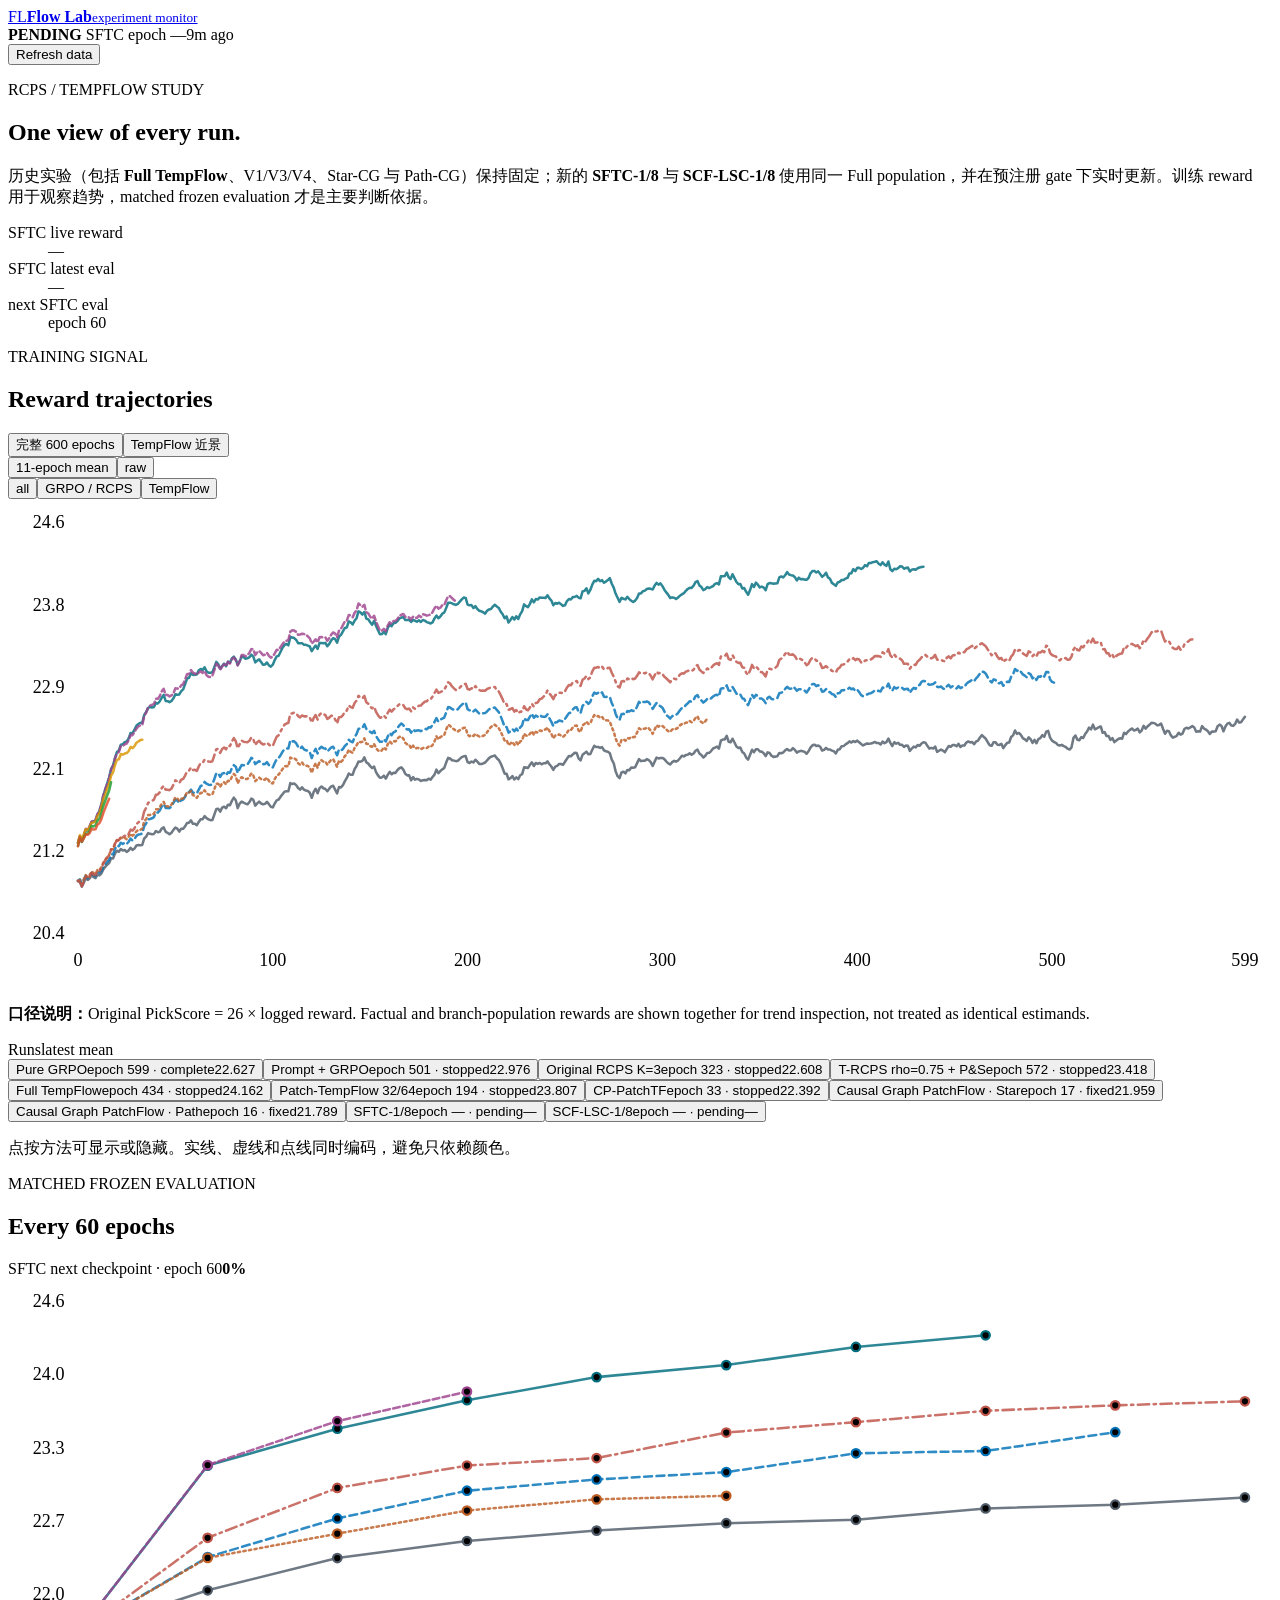
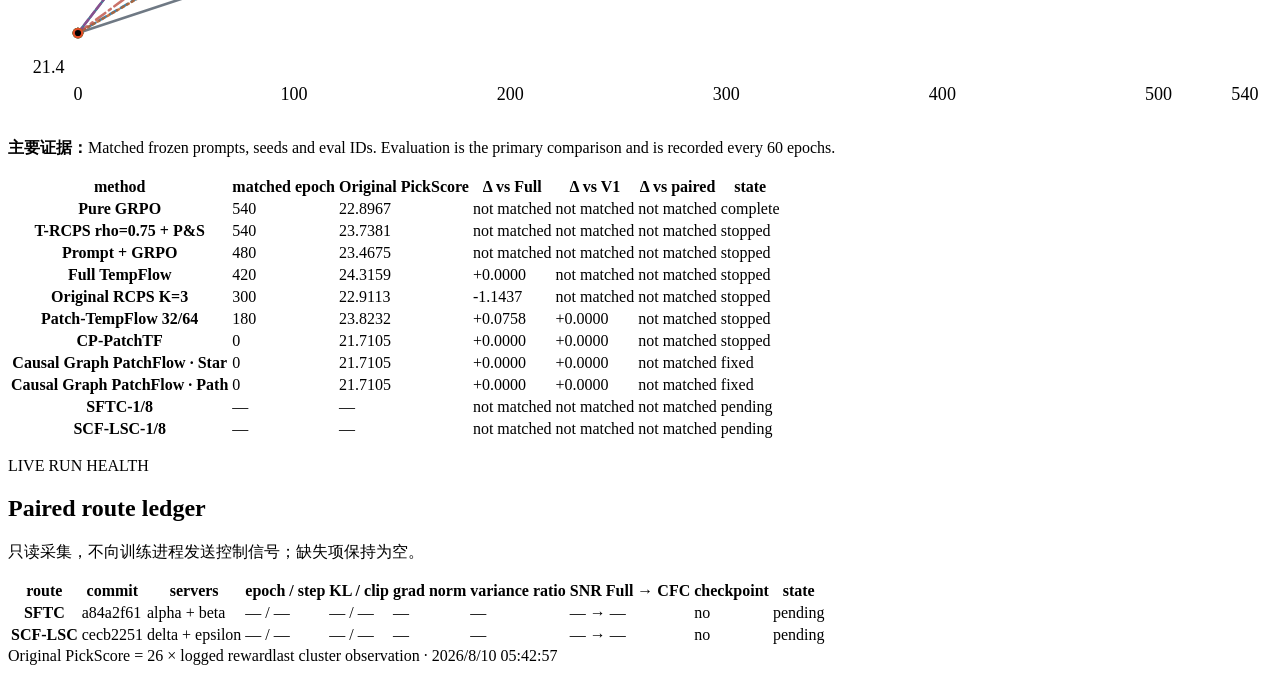
==== commit 24c2a95a: "Publish paired linear-control Flow Lab" ====
--- a/docs/index.html
+++ b/docs/index.html
@@ -1,4 +1,4 @@
-<!DOCTYPE html><html lang="zh-CN"><head><meta charSet="utf-8"/><meta name="viewport" content="width=device-width, initial-scale=1"/><link rel="stylesheet" href="/rich-feedback-live-data/_next/static/css/index.D_E_TDbK.css" data-rsc-css-href="/rich-feedback-live-data/_next/static/css/index.D_E_TDbK.css" data-precedence="vite-rsc/importer-resources"/><link rel="modulepreload" fetchPriority="low" href="/rich-feedback-live-data/_next/static/chunks/index-Bx72uF62.js"/><script src="/rich-feedback-live-data/_next/static/chunks/rolldown-runtime-C60lm6uB.js" type="module" async=""></script><script src="/rich-feedback-live-data/_next/static/chunks/framework-BgSIrAUN.js" type="module" async=""></script><link rel="modulepreload" href="/rich-feedback-live-data/_next/static/chunks/layout-segment-context-v2YUJFqv.js" crossorigin=""/><link rel="modulepreload" href="/rich-feedback-live-data/_next/static/chunks/Dashboard-DA-AJ7Qw.js" crossorigin=""/><script>Object.assign(((self[Symbol.for("vinext.navigationRuntime")]??={bootstrap:{routeManifest:null},functions:{}}).bootstrap.rsc??={rsc:[]}),{params:{},nav:{"pathname":"/","searchParams":[]}})</script><link rel="modulepreload" href="/rich-feedback-live-data/_next/static/chunks/index-Bx72uF62.js" />
+<!DOCTYPE html><html lang="zh-CN"><head><meta charSet="utf-8"/><meta name="viewport" content="width=device-width, initial-scale=1"/><link rel="stylesheet" href="/rich-feedback-live-data/_next/static/css/index.DbRqkFDF.css" data-rsc-css-href="/rich-feedback-live-data/_next/static/css/index.DbRqkFDF.css" data-precedence="vite-rsc/importer-resources"/><link rel="modulepreload" fetchPriority="low" href="/rich-feedback-live-data/_next/static/chunks/index-C2LCGX5T.js"/><script src="/rich-feedback-live-data/_next/static/chunks/rolldown-runtime-C60lm6uB.js" type="module" async=""></script><script src="/rich-feedback-live-data/_next/static/chunks/framework-BgSIrAUN.js" type="module" async=""></script><link rel="modulepreload" href="/rich-feedback-live-data/_next/static/chunks/layout-segment-context-BQYYyJkY.js" crossorigin=""/><link rel="modulepreload" href="/rich-feedback-live-data/_next/static/chunks/Dashboard-hmok93bQ.js" crossorigin=""/><script>Object.assign(((self[Symbol.for("vinext.navigationRuntime")]??={bootstrap:{routeManifest:null},functions:{}}).bootstrap.rsc??={rsc:[]}),{params:{},nav:{"pathname":"/","searchParams":[]}})</script><link rel="modulepreload" href="/rich-feedback-live-data/_next/static/chunks/index-C2LCGX5T.js" />
 <link rel="preload" href="/rich-feedback-live-data/_next/static/_vinext_fonts/geist-8ac0455e797f/geist-98bbbccb.woff2" as="font" type="font/woff2" crossorigin />
 <link rel="preload" href="/rich-feedback-live-data/_next/static/_vinext_fonts/geist-mono-00e989178794/geist-mono-013b2f2f.woff2" as="font" type="font/woff2" crossorigin />
 <style data-vinext-fonts>/* cyrillic-ext */
@@ -128,5 +128,5 @@
 
 .__variable_geist_mono_1001rt9 { --font-geist-mono: 'Geist Mono', 'Geist Mono Fallback'; }
 </style>
-</head><body class="__variable_geist_19ysh9d __variable_geist_mono_1001rt9"><main><header class="topbar"><a class="brand" href="#top" aria-label="Flow Lab experiment monitor home"><span class="brand-mark">FL</span><span><strong>Flow Lab</strong><small>experiment monitor</small></span></a><div class="live-capsule is-stale"><span class="live-dot"></span><span><strong>CHECK</strong> <!-- -->Star-CG<!-- --> epoch <!-- -->—</span><span class="freshness">25m ago</span></div><button class="refresh-button">Refresh data</button></header><div class="page" id="top"><section class="intro" aria-labelledby="page-title"><div><p class="section-label">RCPS / TEMPFLOW STUDY</p><h1 id="page-title">One view of every run.</h1><p class="lede">历史实验（包括截至 epoch 434 的 <strong>Full TempFlow</strong>、V1/V3/V4 PatchFlow）保持固定；新的 <strong>Star-CG PatchFlow</strong> 与 <strong>Path-CG PatchFlow</strong> 实时更新。训练 reward 用于观察趋势，matched frozen evaluation 才是主要判断依据。</p></div><dl class="live-readout"><div><dt>Star-CG<!-- --> live reward</dt><dd>—</dd></div><div><dt>Star-CG<!-- --> latest eval</dt><dd>—</dd></div><div><dt>next <!-- -->Star-CG<!-- --> eval</dt><dd>epoch <!-- -->60</dd></div></dl></section><section class="analysis-grid" aria-labelledby="reward-title"><div class="analysis-main"><div class="section-heading"><div><p class="section-label">TRAINING SIGNAL</p><h2 id="reward-title">Reward trajectories</h2></div><div class="chart-controls" aria-label="Reward chart controls"><div class="segmented view-control"><button class="active">完整 600 epochs</button><button class="">TempFlow 近景</button></div><div class="segmented"><button class="active">11-epoch mean</button><button class="">raw</button></div><div class="segmented"><button class="active">all</button><button class="">GRPO / RCPS</button><button class="">TempFlow</button></div></div></div><div class="chart-frame"><svg class="chart" viewBox="0 0 1120 430" role="img" aria-label="Original PickScore training reward by epoch" tabindex="0"><g aria-hidden="true"><g><line class="grid-line" x1="62" x2="1096" y1="386" y2="386"></line><text class="axis-label" x="50" y="390" text-anchor="end">20.4</text></g><g><line class="grid-line" x1="62" x2="1096" y1="313.20000000000005" y2="313.20000000000005"></line><text class="axis-label" x="50" y="317.20000000000005" text-anchor="end">21.2</text></g><g><line class="grid-line" x1="62" x2="1096" y1="240.40000000000012" y2="240.40000000000012"></line><text class="axis-label" x="50" y="244.40000000000012" text-anchor="end">22.1</text></g><g><line class="grid-line" x1="62" x2="1096" y1="167.59999999999988" y2="167.59999999999988"></line><text class="axis-label" x="50" y="171.59999999999988" text-anchor="end">22.9</text></g><g><line class="grid-line" x1="62" x2="1096" y1="94.79999999999994" y2="94.79999999999994"></line><text class="axis-label" x="50" y="98.79999999999994" text-anchor="end">23.8</text></g><g><line class="grid-line" x1="62" x2="1096" y1="22" y2="22"></line><text class="axis-label" x="50" y="26" text-anchor="end">24.6</text></g><g><line class="tick-mark" x1="62" x2="62" y1="386" y2="391"></line><text class="axis-label" x="62" y="414" text-anchor="middle">0</text></g><g><line class="tick-mark" x1="234.62103505843072" x2="234.62103505843072" y1="386" y2="391"></line><text class="axis-label" x="234.62103505843072" y="414" text-anchor="middle">100</text></g><g><line class="tick-mark" x1="407.24207011686144" x2="407.24207011686144" y1="386" y2="391"></line><text class="axis-label" x="407.24207011686144" y="414" text-anchor="middle">200</text></g><g><line class="tick-mark" x1="579.8631051752922" x2="579.8631051752922" y1="386" y2="391"></line><text class="axis-label" x="579.8631051752922" y="414" text-anchor="middle">300</text></g><g><line class="tick-mark" x1="752.4841402337229" x2="752.4841402337229" y1="386" y2="391"></line><text class="axis-label" x="752.4841402337229" y="414" text-anchor="middle">400</text></g><g><line class="tick-mark" x1="925.1051752921536" x2="925.1051752921536" y1="386" y2="391"></line><text class="axis-label" x="925.1051752921536" y="414" text-anchor="middle">500</text></g><g><line class="tick-mark" x1="1096" x2="1096" y1="386" y2="391"></line><text class="axis-label" x="1096" y="414" text-anchor="middle">599</text></g><line class="axis-line" x1="62" x2="1096" y1="386" y2="386"></line></g><g><path d="M62.00,338.42 L63.73,339.46 L65.45,343.53 L67.18,339.95 L68.90,335.73 L70.63,337.59 L72.36,336.09 L74.08,333.13 L75.81,335.13 L77.54,335.93 L79.26,332.75 L80.99,333.54 L82.71,331.89 L84.44,328.28 L86.17,325.89 L87.89,324.03 L89.62,322.56 L91.35,318.41 L93.07,318.55 L94.80,314.20 L96.52,311.64 L98.25,312.60 L99.98,310.11 L101.70,311.46 L103.43,311.03 L105.16,312.65 L106.88,311.45 L108.61,309.06 L110.33,310.97 L112.06,309.75 L113.79,307.08 L115.51,306.63 L117.24,306.73 L118.96,306.52 L120.69,300.80 L122.42,299.16 L124.14,296.04 L125.87,296.69 L127.60,297.05 L129.32,296.77 L131.05,294.16 L132.77,295.30 L134.50,294.84 L136.23,291.98 L137.95,291.02 L139.68,294.91 L141.41,295.77 L143.13,297.03 L144.86,295.66 L146.58,293.20 L148.31,291.12 L150.04,292.12 L151.76,294.69 L153.49,292.17 L155.22,292.25 L156.94,290.00 L158.67,287.03 L160.39,286.81 L162.12,284.83 L163.85,287.81 L165.57,287.75 L167.30,289.06 L169.03,286.12 L170.75,283.80 L172.48,283.69 L174.20,280.98 L175.93,282.84 L177.66,283.86 L179.38,284.62 L181.11,284.43 L182.83,279.69 L184.56,274.73 L186.29,274.53 L188.01,276.99 L189.74,273.47 L191.47,272.57 L193.19,274.04 L194.92,270.90 L196.64,271.39 L198.37,267.50 L200.10,264.66 L201.82,266.89 L203.55,273.90 L205.28,269.90 L207.00,268.11 L208.73,269.11 L210.45,269.91 L212.18,270.52 L213.91,268.67 L215.63,265.43 L217.36,266.63 L219.09,271.72 L220.81,269.74 L222.54,268.19 L224.26,269.82 L225.99,270.59 L227.72,270.09 L229.44,268.35 L231.17,270.42 L232.89,272.66 L234.62,273.25 L236.35,269.79 L238.07,266.98 L239.80,266.27 L241.53,263.76 L243.25,261.62 L244.98,259.38 L246.70,259.01 L248.43,259.00 L250.16,251.74 L251.88,252.60 L253.61,252.12 L255.34,253.52 L257.06,256.11 L258.79,257.53 L260.51,255.43 L262.24,257.47 L263.97,258.34 L265.69,258.81 L267.42,260.28 L269.15,264.70 L270.87,259.58 L272.60,256.74 L274.32,260.72 L276.05,256.22 L277.78,254.73 L279.50,256.28 L281.23,256.95 L282.95,258.94 L284.68,256.67 L286.41,254.65 L288.13,254.09 L289.86,257.51 L291.59,260.80 L293.31,255.19 L295.04,255.53 L296.76,253.60 L298.49,249.99 L300.22,247.17 L301.94,243.22 L303.67,244.31 L305.40,244.25 L307.12,239.23 L308.85,236.58 L310.57,232.54 L312.30,232.72 L314.03,231.98 L315.75,229.00 L317.48,233.17 L319.21,234.47 L320.93,236.67 L322.66,238.40 L324.38,237.08 L326.11,241.95 L327.84,244.90 L329.56,247.07 L331.29,246.68 L333.02,245.18 L334.74,247.71 L336.47,244.40 L338.19,241.74 L339.92,243.91 L341.65,242.52 L343.37,242.67 L345.10,240.12 L346.82,238.55 L348.55,237.80 L350.28,239.79 L352.00,243.51 L353.73,244.90 L355.46,244.89 L357.18,249.25 L358.91,246.37 L360.63,248.73 L362.36,247.99 L364.09,248.56 L365.81,249.76 L367.54,249.24 L369.27,248.89 L370.99,249.11 L372.72,247.84 L374.44,248.65 L376.17,246.37 L377.90,244.26 L379.62,239.77 L381.35,242.95 L383.08,241.07 L384.80,239.58 L386.53,238.34 L388.25,233.58 L389.98,229.42 L391.71,229.94 L393.43,231.46 L395.16,231.81 L396.88,232.27 L398.61,231.95 L400.34,230.31 L402.06,228.76 L403.79,228.03 L405.52,227.83 L407.24,233.14 L408.97,233.91 L410.69,232.63 L412.42,233.43 L414.15,231.06 L415.87,232.75 L417.60,234.73 L419.33,234.82 L421.05,234.34 L422.78,233.48 L424.50,231.59 L426.23,229.61 L427.96,228.43 L429.68,227.84 L431.41,227.32 L433.14,229.67 L434.86,231.24 L436.59,234.38 L438.31,238.56 L440.04,243.38 L441.77,243.46 L443.49,248.36 L445.22,247.38 L446.94,245.49 L448.67,248.55 L450.40,246.69 L452.12,248.23 L453.85,244.78 L455.58,243.86 L457.30,237.81 L459.03,238.02 L460.75,238.25 L462.48,235.53 L464.21,233.39 L465.93,236.60 L467.66,233.95 L469.39,234.75 L471.11,233.89 L472.84,235.07 L474.56,234.15 L476.29,234.12 L478.02,232.55 L479.74,235.02 L481.47,237.02 L483.20,239.99 L484.92,237.14 L486.65,236.48 L488.37,234.76 L490.10,234.86 L491.83,235.53 L493.55,232.87 L495.28,230.12 L497.01,227.80 L498.73,228.01 L500.46,226.35 L502.18,224.85 L503.91,225.14 L505.64,230.03 L507.36,231.53 L509.09,226.68 L510.81,225.22 L512.54,223.88 L514.27,226.23 L515.99,225.88 L517.72,222.16 L519.45,218.65 L521.17,219.81 L522.90,219.67 L524.62,220.57 L526.35,219.79 L528.08,222.65 L529.80,223.51 L531.53,223.93 L533.26,225.27 L534.98,230.89 L536.71,234.17 L538.43,241.36 L540.16,245.60 L541.89,247.27 L543.61,242.29 L545.34,241.63 L547.07,243.15 L548.79,240.07 L550.52,240.34 L552.24,237.89 L553.97,238.07 L555.70,237.71 L557.42,234.05 L559.15,230.51 L560.87,232.26 L562.60,231.98 L564.33,231.81 L566.05,230.52 L567.78,231.38 L569.51,233.12 L571.23,236.61 L572.96,232.74 L574.68,229.12 L576.41,229.85 L578.14,229.55 L579.86,229.47 L581.59,230.48 L583.32,232.66 L585.04,234.22 L586.77,235.26 L588.49,233.19 L590.22,232.02 L591.95,232.72 L593.67,231.72 L595.40,229.69 L597.13,227.48 L598.85,228.08 L600.58,226.93 L602.30,226.50 L604.03,225.41 L605.76,226.64 L607.48,225.55 L609.21,223.04 L610.93,222.01 L612.66,225.56 L614.39,226.87 L616.11,229.05 L617.84,227.47 L619.57,225.16 L621.29,224.92 L623.02,223.38 L624.74,221.09 L626.47,220.26 L628.20,219.39 L629.92,221.22 L631.65,214.15 L633.38,213.07 L635.10,213.04 L636.83,209.92 L638.55,215.11 L640.28,215.58 L642.01,212.41 L643.73,215.75 L645.46,219.32 L647.19,220.66 L648.91,220.18 L650.64,224.10 L652.36,225.53 L654.09,229.06 L655.82,230.91 L657.54,226.61 L659.27,222.21 L660.99,224.31 L662.72,221.77 L664.45,221.77 L666.17,223.71 L667.90,223.84 L669.63,225.25 L671.35,227.76 L673.08,224.47 L674.80,225.12 L676.53,227.51 L678.26,228.50 L679.98,228.27 L681.71,227.88 L683.44,225.01 L685.16,225.32 L686.89,224.63 L688.61,222.71 L690.34,221.57 L692.07,222.92 L693.79,222.69 L695.52,220.73 L697.25,222.31 L698.97,224.68 L700.70,223.71 L702.42,223.16 L704.15,223.46 L705.88,224.03 L707.60,225.75 L709.33,223.51 L711.06,220.26 L712.78,218.26 L714.51,217.72 L716.23,218.76 L717.96,218.46 L719.69,219.52 L721.41,222.90 L723.14,222.33 L724.86,220.52 L726.59,222.03 L728.32,221.94 L730.04,222.96 L731.77,223.50 L733.50,225.50 L735.22,222.26 L736.95,221.74 L738.67,219.15 L740.40,218.94 L742.13,217.44 L743.85,216.37 L745.58,214.80 L747.31,215.80 L749.03,214.45 L750.76,215.32 L752.48,214.14 L754.21,215.58 L755.94,217.13 L757.66,218.37 L759.39,217.46 L761.12,216.64 L762.84,216.93 L764.57,216.58 L766.29,216.18 L768.02,215.26 L769.75,216.24 L771.47,216.19 L773.20,217.55 L774.92,214.96 L776.65,216.38 L778.38,215.44 L780.10,212.32 L781.83,216.10 L783.56,218.90 L785.28,215.50 L787.01,216.75 L788.73,216.06 L790.46,217.75 L792.19,217.88 L793.91,219.71 L795.64,218.49 L797.37,218.59 L799.09,223.21 L800.82,221.12 L802.54,219.42 L804.27,220.06 L806.00,217.96 L807.72,218.70 L809.45,216.67 L811.18,215.56 L812.90,215.93 L814.63,218.70 L816.35,221.18 L818.08,220.54 L819.81,221.14 L821.53,219.33 L823.26,224.04 L824.98,223.06 L826.71,222.06 L828.44,222.95 L830.16,224.31 L831.89,221.44 L833.62,218.89 L835.34,219.54 L837.07,217.99 L838.79,218.03 L840.52,219.13 L842.25,216.97 L843.97,219.74 L845.70,218.40 L847.43,218.38 L849.15,215.82 L850.88,214.81 L852.60,215.75 L854.33,215.39 L856.06,217.27 L857.78,214.84 L859.51,214.14 L861.24,211.33 L862.96,209.26 L864.69,210.91 L866.41,212.46 L868.14,215.50 L869.87,218.27 L871.59,218.69 L873.32,215.50 L875.05,215.63 L876.77,217.80 L878.50,217.90 L880.22,216.93 L881.95,220.76 L883.68,218.09 L885.40,216.09 L887.13,215.77 L888.85,210.90 L890.58,209.46 L892.31,205.16 L894.03,208.08 L895.76,207.31 L897.49,209.08 L899.21,211.83 L900.94,212.94 L902.66,214.35 L904.39,211.21 L906.12,212.88 L907.84,216.04 L909.57,213.39 L911.30,216.44 L913.02,212.68 L914.75,211.79 L916.47,209.25 L918.20,210.60 L919.93,206.12 L921.65,205.44 L923.38,211.48 L925.11,214.11 L926.83,215.34 L928.56,216.06 L930.28,217.97 L932.01,218.45 L933.74,217.88 L935.46,219.00 L937.19,219.76 L938.91,221.24 L940.64,222.00 L942.37,220.02 L944.09,211.70 L945.82,209.57 L947.55,213.40 L949.27,213.74 L951.00,211.02 L952.72,211.80 L954.45,208.28 L956.18,206.05 L957.90,202.55 L959.63,204.07 L961.36,199.94 L963.08,204.11 L964.81,203.28 L966.53,202.27 L968.26,201.54 L969.99,207.18 L971.71,206.57 L973.44,210.09 L975.17,209.98 L976.89,213.37 L978.62,211.87 L980.34,215.41 L982.07,214.04 L983.80,212.60 L985.52,212.01 L987.25,212.42 L988.97,207.08 L990.70,208.29 L992.43,205.96 L994.15,204.58 L995.88,203.31 L997.61,205.05 L999.33,204.61 L1001.06,203.50 L1002.78,206.86 L1004.51,205.13 L1006.24,200.98 L1007.96,203.46 L1009.69,201.54 L1011.42,200.08 L1013.14,198.29 L1014.87,198.39 L1016.59,199.01 L1018.32,200.57 L1020.05,200.16 L1021.77,199.03 L1023.50,203.82 L1025.23,208.00 L1026.95,205.40 L1028.68,205.83 L1030.40,209.49 L1032.13,211.47 L1033.86,210.68 L1035.58,209.81 L1037.31,207.12 L1039.04,208.81 L1040.76,207.87 L1042.49,203.64 L1044.21,202.68 L1045.94,203.33 L1047.67,202.36 L1049.39,201.21 L1051.12,202.48 L1052.84,206.25 L1054.57,205.79 L1056.30,206.08 L1058.02,201.24 L1059.75,203.39 L1061.48,204.26 L1063.20,205.77 L1064.93,208.19 L1066.65,206.11 L1068.38,206.13 L1070.11,205.78 L1071.83,201.35 L1073.56,199.92 L1075.29,201.10 L1077.01,205.74 L1078.74,201.56 L1080.46,199.00 L1082.19,198.36 L1083.92,200.66 L1085.64,200.88 L1087.37,199.26 L1089.10,195.44 L1090.82,198.08 L1092.55,197.72 L1094.27,195.38 L1096.00,192.97" fill="none" stroke="oklch(0.47 0.025 250)" stroke-width="2.25" stroke-dasharray="0" stroke-linecap="round" stroke-linejoin="round" opacity="0.82"></path></g><g><path d="M62.00,338.40 L63.73,337.00 L65.45,341.29 L67.18,337.39 L68.90,333.75 L70.63,335.98 L72.36,334.65 L74.08,331.34 L75.81,333.10 L77.54,334.36 L79.26,330.70 L80.99,331.19 L82.71,329.53 L84.44,325.93 L86.17,323.53 L87.89,321.62 L89.62,319.67 L91.35,314.75 L93.07,314.91 L94.80,310.07 L96.52,306.90 L98.25,307.67 L99.98,304.58 L101.70,305.60 L103.43,304.50 L105.16,305.71 L106.88,303.66 L108.61,300.93 L110.33,302.73 L112.06,301.28 L113.79,298.47 L115.51,297.28 L117.24,296.99 L118.96,296.43 L120.69,289.83 L122.42,287.55 L124.14,283.81 L125.87,283.47 L127.60,282.95 L129.32,281.88 L131.05,277.79 L132.77,277.88 L134.50,275.99 L136.23,272.47 L137.95,270.32 L139.68,273.69 L141.41,273.83 L143.13,273.97 L144.86,272.35 L146.58,269.28 L148.31,266.49 L150.04,267.17 L151.76,269.40 L153.49,266.88 L155.22,266.32 L156.94,263.80 L158.67,260.23 L160.39,259.74 L162.12,257.59 L163.85,260.29 L165.57,260.11 L167.30,260.73 L169.03,257.48 L170.75,254.22 L172.48,253.73 L174.20,250.69 L175.93,252.26 L177.66,253.12 L179.38,253.33 L181.11,252.83 L182.83,248.06 L184.56,243.07 L186.29,243.09 L188.01,246.15 L189.74,243.32 L191.47,242.83 L193.19,244.82 L194.92,242.14 L196.64,242.52 L198.37,238.51 L200.10,235.86 L201.82,237.21 L203.55,242.75 L205.28,238.91 L207.00,235.77 L208.73,235.98 L210.45,236.03 L212.18,235.02 L213.91,232.68 L215.63,229.33 L217.36,230.47 L219.09,234.94 L220.81,233.51 L222.54,232.18 L224.26,233.94 L225.99,234.92 L227.72,234.90 L229.44,233.22 L231.17,235.72 L232.89,237.32 L234.62,237.82 L236.35,233.92 L238.07,230.67 L239.80,229.40 L241.53,227.04 L243.25,223.99 L244.98,221.58 L246.70,221.12 L248.43,221.15 L250.16,213.76 L251.88,214.75 L253.61,214.76 L255.34,216.41 L257.06,219.63 L258.79,221.31 L260.51,219.49 L262.24,221.80 L263.97,222.69 L265.69,222.97 L267.42,224.47 L269.15,229.48 L270.87,224.62 L272.60,221.48 L274.32,225.46 L276.05,221.03 L277.78,219.52 L279.50,220.90 L281.23,221.13 L282.95,223.62 L284.68,221.98 L286.41,220.07 L288.13,219.53 L289.86,223.31 L291.59,227.10 L293.31,221.94 L295.04,222.82 L296.76,221.56 L298.49,218.81 L300.22,217.25 L301.94,213.33 L303.67,214.81 L305.40,215.55 L307.12,210.94 L308.85,208.25 L310.57,203.65 L312.30,203.39 L314.03,202.88 L315.75,199.59 L317.48,203.64 L319.21,204.70 L320.93,206.30 L322.66,207.40 L324.38,205.46 L326.11,209.98 L327.84,212.81 L329.56,215.18 L331.29,215.09 L333.02,212.79 L334.74,214.82 L336.47,210.51 L338.19,207.18 L339.92,209.25 L341.65,206.75 L343.37,205.92 L345.10,202.80 L346.82,200.57 L348.55,198.96 L350.28,200.38 L352.00,203.25 L353.73,204.17 L355.46,204.03 L357.18,207.09 L358.91,204.02 L360.63,205.66 L362.36,205.09 L364.09,205.01 L365.81,205.72 L367.54,204.71 L369.27,203.67 L370.99,204.08 L372.72,202.26 L374.44,202.56 L376.17,200.29 L377.90,197.59 L379.62,194.22 L381.35,197.27 L383.08,195.47 L384.80,194.53 L386.53,193.65 L388.25,189.18 L389.98,184.38 L391.71,184.76 L393.43,186.11 L395.16,186.65 L396.88,187.21 L398.61,186.30 L400.34,184.02 L402.06,182.37 L403.79,180.90 L405.52,180.33 L407.24,186.16 L408.97,187.25 L410.69,186.69 L412.42,188.21 L414.15,186.59 L415.87,188.44 L417.60,190.10 L419.33,190.64 L421.05,189.94 L422.78,189.71 L424.50,188.25 L426.23,186.46 L427.96,185.58 L429.68,185.12 L431.41,184.68 L433.14,186.93 L434.86,188.86 L436.59,192.61 L438.31,197.06 L440.04,202.00 L441.77,201.97 L443.49,207.01 L445.22,205.75 L446.94,203.77 L448.67,205.80 L450.40,203.48 L452.12,205.70 L453.85,202.29 L455.58,200.48 L457.30,194.17 L459.03,195.89 L460.75,195.82 L462.48,192.83 L464.21,190.13 L465.93,193.87 L467.66,191.90 L469.39,192.84 L471.11,191.25 L472.84,192.64 L474.56,193.00 L476.29,193.03 L478.02,190.79 L479.74,194.40 L481.47,197.50 L483.20,201.16 L484.92,198.06 L486.65,197.62 L488.37,196.19 L490.10,196.74 L491.83,197.22 L493.55,194.78 L495.28,192.22 L497.01,189.75 L498.73,189.25 L500.46,186.56 L502.18,184.77 L503.91,184.61 L505.64,188.59 L507.36,189.70 L509.09,183.33 L510.81,181.64 L512.54,179.65 L514.27,181.50 L515.99,179.71 L517.72,175.01 L519.45,171.49 L521.17,172.56 L522.90,171.75 L524.62,172.95 L526.35,171.34 L528.08,175.13 L529.80,175.46 L531.53,174.94 L533.26,175.44 L534.98,180.95 L536.71,184.25 L538.43,190.45 L540.16,194.26 L541.89,195.82 L543.61,190.65 L545.34,190.32 L547.07,190.97 L548.79,187.86 L550.52,188.31 L552.24,187.21 L553.97,187.78 L555.70,187.62 L557.42,183.87 L559.15,179.74 L560.87,181.29 L562.60,179.85 L564.33,179.95 L566.05,179.37 L567.78,180.13 L569.51,182.73 L571.23,185.94 L572.96,183.24 L574.68,180.72 L576.41,182.88 L578.14,183.56 L579.86,184.88 L581.59,188.24 L583.32,191.22 L585.04,192.90 L586.77,194.53 L588.49,192.50 L590.22,191.48 L591.95,191.47 L593.67,189.70 L595.40,187.21 L597.13,185.17 L598.85,184.87 L600.58,182.57 L602.30,181.06 L604.03,179.13 L605.76,179.66 L607.48,178.06 L609.21,174.74 L610.93,173.65 L612.66,177.27 L614.39,178.47 L616.11,180.36 L617.84,179.01 L619.57,177.11 L621.29,177.80 L623.02,176.52 L624.74,175.00 L626.47,173.92 L628.20,173.37 L629.92,174.87 L631.65,168.07 L633.38,167.61 L635.10,167.89 L636.83,165.14 L638.55,169.76 L640.28,170.00 L642.01,166.61 L643.73,169.42 L645.46,172.37 L647.19,173.70 L648.91,173.17 L650.64,176.53 L652.36,177.22 L654.09,180.72 L655.82,182.67 L657.54,178.19 L659.27,173.44 L660.99,176.15 L662.72,173.55 L664.45,174.50 L666.17,176.81 L667.90,176.86 L669.63,178.35 L671.35,180.86 L673.08,176.16 L674.80,175.21 L676.53,177.16 L678.26,177.57 L679.98,177.04 L681.71,176.25 L683.44,172.18 L685.16,171.59 L686.89,170.84 L688.61,168.22 L690.34,166.42 L692.07,167.87 L693.79,168.11 L695.52,166.32 L697.25,167.62 L698.97,169.87 L700.70,168.56 L702.42,168.56 L704.15,168.71 L705.88,169.73 L707.60,171.46 L709.33,169.12 L711.06,165.76 L712.78,163.92 L714.51,163.95 L716.23,165.81 L717.96,165.01 L719.69,166.89 L721.41,170.71 L723.14,170.31 L724.86,168.38 L726.59,170.68 L728.32,171.17 L730.04,172.75 L731.77,173.34 L733.50,175.43 L735.22,172.17 L736.95,171.88 L738.67,169.56 L740.40,169.44 L742.13,168.75 L743.85,168.77 L745.58,167.13 L747.31,168.58 L749.03,167.90 L750.76,170.02 L752.48,168.94 L754.21,171.12 L755.94,173.79 L757.66,174.75 L759.39,173.61 L761.12,173.21 L762.84,172.40 L764.57,172.07 L766.29,171.14 L768.02,169.58 L769.75,170.04 L771.47,170.00 L773.20,170.61 L774.92,167.05 L776.65,167.66 L778.38,167.03 L780.10,163.54 L781.83,168.13 L783.56,170.04 L785.28,166.76 L787.01,167.93 L788.73,166.98 L790.46,167.75 L792.19,167.26 L793.91,168.84 L795.64,168.35 L797.37,168.15 L799.09,171.80 L800.82,169.15 L802.54,167.34 L804.27,168.20 L806.00,165.36 L807.72,164.83 L809.45,162.06 L811.18,161.16 L812.90,161.58 L814.63,163.37 L816.35,164.67 L818.08,164.40 L819.81,163.97 L821.53,162.53 L823.26,166.35 L824.98,166.70 L826.71,166.10 L828.44,167.74 L830.16,168.59 L831.89,165.90 L833.62,164.75 L835.34,167.00 L837.07,165.87 L838.79,166.23 L840.52,167.89 L842.25,165.81 L843.97,167.61 L845.70,166.70 L847.43,166.65 L849.15,163.83 L850.88,162.33 L852.60,161.49 L854.33,160.10 L856.06,161.43 L857.78,158.95 L859.51,157.11 L861.24,154.64 L862.96,152.78 L864.69,153.35 L866.41,154.81 L868.14,158.04 L869.87,160.79 L871.59,162.57 L873.32,159.79 L875.05,160.41 L876.77,163.06 L878.50,163.30 L880.22,162.21 L881.95,165.51 L883.68,163.36 L885.40,161.83 L887.13,162.11 L888.85,157.57 L890.58,155.35 L892.31,150.61 L894.03,152.36 L895.76,151.20 L897.49,153.06 L899.21,155.40 L900.94,156.50 L902.66,157.94 L904.39,154.32 L906.12,155.38 L907.84,158.92 L909.57,157.42 L911.30,160.38 L913.02,157.22 L914.75,157.51 L916.47,155.67 L918.20,157.39 L919.93,153.20 L921.65,153.25 L923.38,159.97 L925.11,162.03 L926.83,162.71" fill="none" stroke="oklch(0.53 0.14 245)" stroke-width="2.25" stroke-dasharray="7 4" stroke-linecap="round" stroke-linejoin="round" opacity="0.82"></path></g><g><path d="M62.00,338.42 L63.73,337.71 L65.45,341.50 L67.18,337.06 L68.90,333.23 L70.63,335.13 L72.36,333.51 L74.08,329.92 L75.81,331.42 L77.54,332.37 L79.26,328.58 L80.99,328.71 L82.71,326.42 L84.44,322.26 L86.17,319.61 L87.89,317.46 L89.62,315.28 L91.35,310.31 L93.07,310.38 L94.80,305.46 L96.52,302.31 L98.25,302.80 L99.98,299.93 L101.70,301.13 L103.43,300.35 L105.16,301.42 L106.88,299.34 L108.61,296.53 L110.33,298.37 L112.06,297.06 L113.79,294.39 L115.51,293.42 L117.24,293.18 L118.96,292.23 L120.69,285.53 L122.42,283.56 L124.14,280.06 L125.87,279.89 L127.60,279.67 L129.32,278.95 L131.05,274.94 L132.77,275.12 L134.50,273.18 L136.23,270.06 L137.95,268.31 L139.68,272.17 L141.41,272.18 L143.13,272.61 L144.86,270.81 L146.58,267.62 L148.31,264.41 L150.04,265.35 L151.76,267.41 L153.49,265.52 L155.22,265.25 L156.94,263.15 L158.67,259.83 L160.39,260.09 L162.12,258.73 L163.85,262.38 L165.57,263.06 L167.30,264.77 L169.03,262.15 L170.75,260.31 L172.48,260.48 L174.20,258.03 L175.93,260.52 L177.66,261.94 L179.38,262.25 L181.11,261.69 L182.83,257.02 L184.56,252.29 L186.29,252.29 L188.01,255.03 L189.74,251.90 L191.47,250.97 L193.19,252.74 L194.92,249.59 L196.64,249.98 L198.37,246.10 L200.10,243.63 L201.82,245.48 L203.55,251.90 L205.28,248.47 L207.00,246.52 L208.73,247.42 L210.45,248.04 L212.18,248.03 L213.91,246.05 L215.63,243.12 L217.36,244.92 L219.09,249.99 L220.81,248.39 L222.54,246.84 L224.26,248.18 L225.99,248.94 L227.72,248.51 L229.44,246.92 L231.17,249.63 L232.89,251.71 L234.62,252.02 L236.35,248.15 L238.07,245.01 L239.80,244.17 L241.53,241.80 L243.25,239.31 L244.98,236.97 L246.70,236.67 L248.43,236.92 L250.16,229.14 L251.88,229.86 L253.61,229.77 L255.34,230.97 L257.06,234.10 L258.79,235.38 L260.51,233.44 L262.24,235.78 L263.97,236.21 L265.69,236.64 L267.42,237.83 L269.15,242.64 L270.87,237.59 L272.60,234.11 L274.32,238.24 L276.05,232.97 L277.78,231.43 L279.50,232.75 L281.23,232.70 L282.95,235.45 L284.68,233.14 L286.41,230.99 L288.13,230.56 L289.86,233.92 L291.59,237.27 L293.31,231.79 L295.04,232.86 L296.76,231.23 L298.49,227.73 L300.22,226.21 L301.94,222.14 L303.67,224.09 L305.40,224.90 L307.12,220.54 L308.85,218.29 L310.57,215.14 L312.30,215.46 L314.03,215.09 L315.75,212.13 L317.48,216.87 L319.21,217.24 L320.93,218.95 L322.66,219.47 L324.38,216.94 L326.11,220.68 L327.84,222.84 L329.56,223.72 L331.29,222.71 L333.02,220.00 L334.74,221.94 L336.47,217.35 L338.19,214.65 L339.92,216.59 L341.65,214.68 L343.37,214.80 L345.10,212.16 L346.82,210.78 L348.55,210.50 L350.28,212.34 L352.00,216.03 L353.73,217.35 L355.46,217.68 L357.18,221.08 L358.91,218.54 L360.63,221.13 L362.36,220.56 L364.09,220.79 L365.81,221.76 L367.54,220.70 L369.27,220.48 L370.99,220.66 L372.72,219.35 L374.44,219.82 L376.17,218.00 L377.90,214.85 L379.62,210.29 L381.35,212.96 L383.08,211.00 L384.80,210.06 L386.53,209.09 L388.25,204.22 L389.98,200.12 L391.71,201.00 L393.43,203.02 L395.16,203.98 L396.88,205.48 L398.61,205.93 L400.34,204.78 L402.06,203.83 L403.79,202.66 L405.52,202.68 L407.24,208.90 L408.97,210.18 L410.69,209.18 L412.42,210.02 L414.15,208.12 L415.87,209.44 L417.60,210.45 L419.33,210.50 L421.05,209.82 L422.78,209.06 L424.50,206.63 L426.23,204.09 L427.96,202.00 L429.68,200.56 L431.41,199.99 L433.14,201.44 L434.86,203.12 L436.59,206.28 L438.31,209.94 L440.04,213.99 L441.77,213.43 L443.49,218.08 L445.22,216.62 L446.94,215.05 L448.67,217.90 L450.40,215.40 L452.12,217.81 L453.85,214.83 L455.58,213.81 L457.30,208.06 L459.03,209.54 L460.75,209.98 L462.48,208.07 L464.21,205.71 L465.93,208.96 L467.66,206.33 L469.39,207.07 L471.11,205.10 L472.84,205.56 L474.56,204.54 L476.29,204.21 L478.02,202.56 L479.74,205.68 L481.47,208.05 L483.20,212.12 L484.92,209.62 L486.65,209.36 L488.37,208.59 L490.10,209.64 L491.83,210.78 L493.55,209.17 L495.28,207.14 L497.01,204.54 L498.73,204.73 L500.46,202.50 L502.18,200.84 L503.91,200.73 L505.64,205.22 L507.36,206.40 L509.09,200.72 L510.81,199.23 L512.54,197.32 L514.27,199.33 L515.99,198.75 L517.72,194.48 L519.45,191.55 L521.17,192.78 L522.90,192.37 L524.62,193.59 L526.35,192.80 L528.08,195.85 L529.80,196.07 L531.53,196.28 L533.26,197.10 L534.98,202.20 L536.71,205.97 L538.43,212.37 L540.16,216.33 L541.89,218.61 L543.61,213.53 L545.34,212.76 L547.07,214.25 L548.79,211.80 L550.52,212.26 L552.24,210.62 L553.97,211.17 L555.70,210.55 L557.42,206.86 L559.15,203.12 L560.87,204.27 L562.60,203.67 L564.33,203.65 L566.05,202.43 L567.78,203.29 L569.51,205.17 L571.23,208.06 L572.96,204.35 L574.68,200.60 L576.41,201.69 L578.14,200.73 L579.86,201.13 L581.59,202.55 L583.32,204.26 L585.04,205.71 L586.77,206.39 L588.49,204.29 L590.22,203.23 L591.95,203.75 L593.67,202.64 L595.40,200.58 L597.13,199.41 L598.85,199.47 L600.58,198.18 L602.30,198.00 L604.03,196.71 L605.76,197.87 L607.48,196.62 L609.21,194.01 L610.93,192.58 L612.66,196.35 L614.39,197.53 L616.11,198.80 L617.84,196.99 L619.57,194.65" fill="none" stroke="oklch(0.59 0.14 48)" stroke-width="2.25" stroke-dasharray="2 3" stroke-linecap="round" stroke-linejoin="round" opacity="0.82"></path></g><g><path d="M62.00,338.40 L63.73,339.27 L65.45,343.23 L67.18,338.95 L68.90,334.67 L70.63,336.39 L72.36,334.68 L74.08,331.34 L75.81,332.84 L77.54,333.28 L79.26,329.77 L80.99,329.85 L82.71,327.35 L84.44,322.99 L86.17,320.29 L87.89,317.94 L89.62,315.76 L91.35,310.82 L93.07,310.20 L94.80,305.28 L96.52,302.22 L98.25,302.39 L99.98,299.12 L101.70,299.56 L103.43,298.34 L105.16,299.04 L106.88,296.69 L108.61,293.01 L110.33,293.81 L112.06,291.79 L113.79,288.23 L115.51,286.51 L117.24,285.18 L118.96,283.89 L120.69,276.74 L122.42,273.76 L124.14,269.28 L125.87,268.14 L127.60,267.44 L129.32,266.38 L131.05,262.08 L132.77,261.77 L134.50,259.87 L136.23,256.18 L137.95,254.11 L139.68,257.67 L141.41,257.60 L143.13,257.97 L144.86,256.58 L146.58,253.12 L148.31,249.28 L150.04,250.19 L151.76,251.77 L153.49,248.74 L155.22,248.05 L156.94,245.06 L158.67,241.36 L160.39,240.73 L162.12,237.90 L163.85,240.22 L165.57,240.01 L167.30,240.91 L169.03,236.94 L170.75,234.07 L172.48,233.82 L174.20,230.96 L175.93,232.15 L177.66,232.58 L179.38,232.92 L181.11,232.33 L182.83,227.18 L184.56,221.77 L186.29,221.49 L188.01,224.92 L189.74,221.50 L191.47,220.21 L193.19,221.80 L194.92,218.53 L196.64,218.99 L198.37,214.74 L200.10,211.91 L201.82,214.68 L203.55,220.86 L205.28,217.36 L207.00,213.99 L208.73,215.08 L210.45,215.38 L212.18,215.49 L213.91,214.22 L215.63,211.18 L217.36,212.76 L219.09,218.05 L220.81,215.57 L222.54,214.27 L224.26,216.29 L225.99,217.45 L227.72,216.99 L229.44,215.81 L231.17,217.52 L232.89,218.94 L234.62,218.89 L236.35,214.44 L238.07,210.67 L239.80,209.29 L241.53,205.97 L243.25,202.76 L244.98,200.00 L246.70,198.97 L248.43,198.37 L250.16,190.20 L251.88,190.00 L253.61,189.17 L255.34,189.93 L257.06,192.37 L258.79,193.51 L260.51,191.79 L262.24,192.61 L263.97,192.60 L265.69,192.49 L267.42,193.67 L269.15,198.12 L270.87,194.09 L272.60,191.45 L274.32,195.46 L276.05,191.09 L277.78,189.54 L279.50,190.47 L281.23,191.53 L282.95,194.91 L284.68,193.73 L286.41,191.99 L288.13,192.13 L289.86,195.27 L291.59,198.95 L293.31,193.36 L295.04,193.23 L296.76,191.44 L298.49,188.67 L300.22,187.42 L301.94,182.93 L303.67,184.36 L305.40,185.04 L307.12,180.71 L308.85,178.63 L310.57,174.42 L312.30,175.85 L314.03,176.65 L315.75,174.51 L317.48,180.05 L319.21,181.37 L320.93,184.02 L322.66,185.49 L324.38,183.97 L326.11,188.66 L327.84,191.54 L329.56,193.72 L331.29,193.42 L333.02,191.68 L334.74,193.90 L336.47,189.46 L338.19,186.58 L339.92,188.46 L341.65,186.25 L343.37,185.57 L345.10,183.48 L346.82,181.84 L348.55,181.49 L350.28,182.65 L352.00,185.44 L353.73,186.23 L355.46,185.73 L357.18,188.13 L358.91,184.61 L360.63,185.99 L362.36,184.89 L364.09,183.18 L365.81,183.01 L367.54,181.19 L369.27,179.63 L370.99,179.28 L372.72,177.35 L374.44,177.38 L376.17,175.09 L377.90,172.02 L379.62,168.83 L381.35,171.80 L383.08,171.08 L384.80,170.25 L386.53,169.14 L388.25,165.88 L389.98,162.34 L391.71,163.50 L393.43,166.10 L395.16,167.76 L396.88,169.29 L398.61,168.86 L400.34,167.15 L402.06,165.29 L403.79,164.15 L405.52,163.73 L407.24,168.32 L408.97,168.95 L410.69,167.64 L412.42,168.66 L414.15,165.84 L415.87,167.86 L417.60,169.20 L419.33,169.97 L421.05,169.74 L422.78,169.87 L424.50,168.37 L426.23,167.64 L427.96,166.99 L429.68,166.87 L431.41,166.53 L433.14,169.62 L434.86,170.57 L436.59,173.84 L438.31,177.53 L440.04,181.92 L441.77,181.65 L443.49,186.81 L445.22,186.08 L446.94,185.34 L448.67,188.39 L450.40,187.03 L452.12,189.91 L453.85,188.40 L455.58,188.40 L457.30,183.70 L459.03,186.32 L460.75,187.18 L462.48,184.75 L464.21,181.47 L465.93,184.05 L467.66,180.78 L469.39,180.26 L471.11,177.44 L472.84,176.89 L474.56,175.14 L476.29,173.58 L478.02,169.63 L479.74,172.20 L481.47,174.44 L483.20,177.29 L484.92,173.67 L486.65,173.36 L488.37,171.70 L490.10,171.66 L491.83,172.13 L493.55,170.27 L495.28,167.03 L497.01,164.91 L498.73,165.06 L500.46,162.48 L502.18,161.66 L503.91,161.24 L505.64,164.48 L507.36,165.61 L509.09,160.17 L510.81,159.05 L512.54,156.72 L514.27,159.55 L515.99,158.05 L517.72,152.68 L519.45,149.63 L521.17,149.43 L522.90,148.89 L524.62,149.92 L526.35,148.42 L528.08,150.99 L529.80,150.59 L531.53,149.75 L533.26,149.64 L534.98,153.90 L536.71,157.53 L538.43,162.05 L540.16,165.82 L541.89,167.10 L543.61,161.73 L545.34,161.18 L547.07,162.16 L548.79,159.08 L550.52,159.67 L552.24,158.53 L553.97,159.73 L555.70,159.11 L557.42,156.66 L559.15,153.58 L560.87,154.56 L562.60,153.99 L564.33,154.54 L566.05,153.54 L567.78,154.30 L569.51,156.68 L571.23,159.76 L572.96,156.33 L574.68,153.04 L576.41,154.58 L578.14,153.85 L579.86,155.02 L581.59,157.55 L583.32,158.88 L585.04,160.60 L586.77,162.37 L588.49,159.85 L590.22,159.12 L591.95,159.72 L593.67,158.09 L595.40,155.53 L597.13,154.45 L598.85,154.72 L600.58,152.95 L602.30,152.45 L604.03,151.53 L605.76,152.17 L607.48,151.31 L609.21,148.13 L610.93,147.19 L612.66,151.12 L614.39,152.72 L616.11,154.21 L617.84,152.45 L619.57,150.15 L621.29,151.17 L623.02,149.69 L624.74,147.61 L626.47,146.29 L628.20,145.56 L629.92,146.95 L631.65,139.53 L633.38,139.37 L635.10,139.20 L636.83,137.01 L638.55,141.87 L640.28,142.58 L642.01,138.46 L643.73,141.38 L645.46,144.32 L647.19,145.20 L648.91,145.21 L650.64,149.13 L652.36,149.49 L654.09,153.98 L655.82,155.92 L657.54,152.01 L659.27,147.00 L660.99,150.03 L662.72,148.43 L664.45,150.08 L666.17,153.41 L667.90,153.30 L669.63,154.96 L671.35,157.22 L673.08,151.15 L674.80,150.36 L676.53,150.83 L678.26,150.79 L679.98,149.46 L681.71,147.91 L683.44,142.68 L685.16,141.38 L686.89,139.89 L688.61,137.29 L690.34,135.10 L692.07,137.82 L693.79,137.92 L695.52,137.68 L697.25,139.21 L698.97,142.20 L700.70,140.98 L702.42,141.82 L704.15,142.78 L705.88,144.71 L707.60,147.22 L709.33,145.93 L711.06,142.46 L712.78,140.69 L714.51,140.92 L716.23,143.32 L717.96,143.44 L719.69,145.61 L721.41,149.74 L723.14,149.40 L724.86,148.04 L726.59,149.79 L728.32,150.36 L730.04,152.29 L731.77,152.90 L733.50,153.69 L735.22,150.50 L736.95,149.41 L738.67,146.91 L740.40,146.72 L742.13,145.22 L743.85,144.11 L745.58,141.93 L747.31,142.34 L749.03,141.01 L750.76,142.81 L752.48,141.68 L754.21,142.19 L755.94,144.80 L757.66,145.36 L759.39,143.07 L761.12,142.92 L762.84,141.94 L764.57,142.14 L766.29,140.99 L768.02,139.19 L769.75,139.23 L771.47,139.16 L773.20,139.95 L774.92,135.95 L776.65,136.89 L778.38,136.90 L780.10,133.03 L781.83,138.56 L783.56,140.41 L785.28,137.89 L787.01,139.95 L788.73,140.14 L790.46,141.50 L792.19,142.88 L793.91,146.00 L795.64,145.97 L797.37,146.07 L799.09,150.35 L800.82,147.85 L802.54,146.63 L804.27,147.10 L806.00,143.88 L807.72,142.53 L809.45,140.43 L811.18,138.60 L812.90,138.13 L814.63,139.64 L816.35,141.21 L818.08,141.15 L819.81,140.30 L821.53,138.15 L823.26,142.29 L824.98,142.70 L826.71,142.43 L828.44,143.34 L830.16,143.86 L831.89,140.58 L833.62,139.43 L835.34,141.26 L837.07,138.58 L838.79,138.33 L840.52,138.64 L842.25,136.11 L843.97,137.14 L845.70,135.99 L847.43,135.71 L849.15,133.27 L850.88,132.41 L852.60,131.13 L854.33,130.06 L856.06,132.89 L857.78,131.15 L859.51,130.08 L861.24,128.72 L862.96,127.81 L864.69,129.12 L866.41,130.61 L868.14,133.35 L869.87,135.77 L871.59,138.46 L873.32,136.13 L875.05,136.84 L876.77,139.98 L878.50,141.77 L880.22,140.86 L881.95,144.60 L883.68,142.49 L885.40,142.26 L887.13,143.58 L888.85,139.68 L890.58,137.66 L892.31,133.44 L894.03,135.09 L895.76,133.85 L897.49,134.15 L899.21,136.75 L900.94,137.99 L902.66,139.04 L904.39,135.07 L906.12,135.81 L907.84,139.30 L909.57,137.27 L911.30,139.21 L913.02,135.96 L914.75,136.10 L916.47,134.54 L918.20,135.73 L919.93,130.02 L921.65,130.46 L923.38,136.60 L925.11,138.26 L926.83,139.01 L928.56,139.50 L930.28,141.96 L932.01,142.95 L933.74,141.06 L935.46,141.38 L937.19,140.89 L938.91,142.50 L940.64,142.26 L942.37,139.66 L944.09,133.53 L945.82,130.78 L947.55,133.87 L949.27,134.26 L951.00,130.74 L952.72,131.39 L954.45,128.74 L956.18,127.23 L957.90,124.59 L959.63,126.99 L961.36,123.68 L963.08,127.29 L964.81,127.12 L966.53,126.57 L968.26,126.76 L969.99,133.10 L971.71,133.00 L973.44,136.76 L975.17,136.78 L976.89,140.13 L978.62,138.06 L980.34,141.32 L982.07,139.00 L983.80,137.88 L985.52,137.11 L987.25,136.81 L988.97,130.90 L990.70,131.79 L992.43,129.71 L994.15,128.89 L995.88,128.39 L997.61,129.38 L999.33,130.36 L1001.06,129.62 L1002.78,132.20 L1004.51,129.84 L1006.24,124.65 L1007.96,126.14 L1009.69,123.58 L1011.42,121.31 L1013.14,118.34 L1014.87,116.58 L1016.59,117.39 L1018.32,117.13 L1020.05,116.56 L1021.77,116.75 L1023.50,121.79 L1025.23,126.30 L1026.95,124.95 L1028.68,126.11 L1030.40,129.16 L1032.13,131.86 L1033.86,132.92 L1035.58,132.98 L1037.31,130.86 L1039.04,133.64 L1040.76,132.58 L1042.49,128.62 L1044.21,126.81 L1045.94,126.22 L1047.67,124.59 L1049.39,124.40" fill="none" stroke="oklch(0.58 0.14 28)" stroke-width="2.25" stroke-dasharray="10 4 2 4" stroke-linecap="round" stroke-linejoin="round" opacity="0.82"></path></g><g><path d="M62.00,304.62 L63.73,299.29 L65.45,303.79 L67.18,299.17 L68.90,293.18 L70.63,293.78 L72.36,290.54 L74.08,286.24 L75.81,285.82 L77.54,284.50 L79.26,279.60 L80.99,276.65 L82.71,270.67 L84.44,262.84 L86.17,257.40 L87.89,252.05 L89.62,246.65 L91.35,239.22 L93.07,235.98 L94.80,229.50 L96.52,224.27 L98.25,222.85 L99.98,217.68 L101.70,217.25 L103.43,215.48 L105.16,214.77 L106.88,212.28 L108.61,207.31 L110.33,207.38 L112.06,204.48 L113.79,200.88 L115.51,199.39 L117.24,198.28 L118.96,198.28 L120.69,191.32 L122.42,188.70 L124.14,185.10 L125.87,184.30 L127.60,184.82 L129.32,184.27 L131.05,180.76 L132.77,181.21 L134.50,179.22 L136.23,176.06 L137.95,173.60 L139.68,178.91 L141.41,179.11 L143.13,180.01 L144.86,178.95 L146.58,176.64 L148.31,173.00 L150.04,173.52 L151.76,173.18 L153.49,170.29 L155.22,168.67 L156.94,163.98 L158.67,159.11 L160.39,158.37 L162.12,154.40 L163.85,155.86 L165.57,155.63 L167.30,155.41 L169.03,151.79 L170.75,150.60 L172.48,151.55 L174.20,149.10 L175.93,152.73 L177.66,153.95 L179.38,154.05 L181.11,153.37 L182.83,148.96 L184.56,144.37 L186.29,146.36 L188.01,150.40 L189.74,148.02 L191.47,145.87 L193.19,148.10 L194.92,144.15 L196.64,145.12 L198.37,141.26 L200.10,139.71 L201.82,142.17 L203.55,147.06 L205.28,143.80 L207.00,139.66 L208.73,140.01 L210.45,141.49 L212.18,141.16 L213.91,140.21 L215.63,137.95 L217.36,139.66 L219.09,144.76 L220.81,143.15 L222.54,142.12 L224.26,144.39 L225.99,146.90 L227.72,146.65 L229.44,144.88 L231.17,147.43 L232.89,148.52 L234.62,146.83 L236.35,142.75 L238.07,139.42 L239.80,138.89 L241.53,135.39 L243.25,131.79 L244.98,129.47 L246.70,128.42 L248.43,129.65 L250.16,122.33 L251.88,122.74 L253.61,123.23 L255.34,124.90 L257.06,127.75 L258.79,127.89 L260.51,127.72 L262.24,129.14 L263.97,129.24 L265.69,129.94 L267.42,130.69 L269.15,134.84 L270.87,132.09 L272.60,129.84 L274.32,132.85 L276.05,127.69 L277.78,127.52 L279.50,127.87 L281.23,127.51 L282.95,130.47 L284.68,128.43 L286.41,125.25 L288.13,123.34 L289.86,124.15 L291.59,127.29 L293.31,121.88 L295.04,120.38 L296.76,117.26 L298.49,114.25 L300.22,113.81 L301.94,108.55 L303.67,109.27 L305.40,111.22 L307.12,107.77 L308.85,105.60 L310.57,99.61 L312.30,100.46 L314.03,102.37 L315.75,100.11 L317.48,106.01 L319.21,106.63 L320.93,109.16 L322.66,111.46 L324.38,108.03 L326.11,112.26 L327.84,116.34 L329.56,119.88 L331.29,119.68 L333.02,117.65 L334.74,119.77 L336.47,114.41 L338.19,111.17 L339.92,112.70 L341.65,110.00 L343.37,109.71 L345.10,108.18 L346.82,105.79 L348.55,105.06 L350.28,104.68 L352.00,107.16 L353.73,107.21 L355.46,107.09 L357.18,108.94 L358.91,107.04 L360.63,107.87 L362.36,108.75 L364.09,107.48 L365.81,108.96 L367.54,107.25 L369.27,107.78 L370.99,109.08 L372.72,109.60 L374.44,110.34 L376.17,109.30 L377.90,105.82 L379.62,103.33 L381.35,105.69 L383.08,104.12 L384.80,101.60 L386.53,100.69 L388.25,96.56 L389.98,91.97 L391.71,91.85 L393.43,92.45 L395.16,93.29 L396.88,93.84 L398.61,92.97 L400.34,90.98 L402.06,88.99 L403.79,87.33 L405.52,87.63 L407.24,93.62 L408.97,94.23 L410.69,94.04 L412.42,96.60 L414.15,94.99 L415.87,97.46 L417.60,98.95 L419.33,99.50 L421.05,100.35 L422.78,101.58 L424.50,99.04 L426.23,97.81 L427.96,97.55 L429.68,95.22 L431.41,93.78 L433.14,95.20 L434.86,96.52 L436.59,99.87 L438.31,102.16 L440.04,105.66 L441.77,104.06 L443.49,109.44 L445.22,107.20 L446.94,104.59 L448.67,106.82 L450.40,103.89 L452.12,106.32 L453.85,102.21 L455.58,99.34 L457.30,93.40 L459.03,94.97 L460.75,95.86 L462.48,92.93 L464.21,88.93 L465.93,91.54 L467.66,88.66 L469.39,89.06 L471.11,87.23 L472.84,87.48 L474.56,87.42 L476.29,87.62 L478.02,85.28 L479.74,88.10 L481.47,90.00 L483.20,94.13 L484.92,92.11 L486.65,92.81 L488.37,91.89 L490.10,93.37 L491.83,94.72 L493.55,94.15 L495.28,90.44 L497.01,88.68 L498.73,89.11 L500.46,86.93 L502.18,86.86 L503.91,85.85 L505.64,87.44 L507.36,87.98 L509.09,81.93 L510.81,81.40 L512.54,79.15 L514.27,83.67 L515.99,80.63 L517.72,75.85 L519.45,72.52 L521.17,72.82 L522.90,70.83 L524.62,72.88 L526.35,71.93 L528.08,74.21 L529.80,73.18 L531.53,71.81 L533.26,70.04 L534.98,75.11 L536.71,78.58 L538.43,83.97 L540.16,87.45 L541.89,91.15 L543.61,87.59 L545.34,88.38 L547.07,88.96 L548.79,86.64 L550.52,88.70 L552.24,90.16 L553.97,91.29 L555.70,90.05 L557.42,87.65 L559.15,83.71 L560.87,83.63 L562.60,81.72 L564.33,81.18 L566.05,79.69 L567.78,79.25 L569.51,79.61 L571.23,80.22 L572.96,76.72 L574.68,74.36 L576.41,75.87 L578.14,74.76 L579.86,77.19 L581.59,80.37 L583.32,82.76 L585.04,84.96 L586.77,87.68 L588.49,87.17 L590.22,87.48 L591.95,88.52 L593.67,87.43 L595.40,85.68 L597.13,84.53 L598.85,83.47 L600.58,81.44 L602.30,79.75 L604.03,78.70 L605.76,78.81 L607.48,76.80 L609.21,73.62 L610.93,72.69 L612.66,76.61 L614.39,78.00 L616.11,80.70 L617.84,79.87 L619.57,77.98 L621.29,78.93 L623.02,77.96 L624.74,77.18 L626.47,75.26 L628.20,74.56 L629.92,75.66 L631.65,68.54 L633.38,68.41 L635.10,68.32 L636.83,65.12 L638.55,69.40 L640.28,70.91 L642.01,66.71 L643.73,70.09 L645.46,73.56 L647.19,75.46 L648.91,75.31 L650.64,79.36 L652.36,78.91 L654.09,82.26 L655.82,84.76 L657.54,80.67 L659.27,75.47 L660.99,77.95 L662.72,74.05 L664.45,75.95 L666.17,78.32 L667.90,77.62 L669.63,78.47 L671.35,80.77 L673.08,75.48 L674.80,74.40 L676.53,74.73 L678.26,74.99 L679.98,74.93 L681.71,74.70 L683.44,69.44 L685.16,68.59 L686.89,69.55 L688.61,67.58 L690.34,64.80 L692.07,66.85 L693.79,67.46 L695.52,67.79 L697.25,69.28 L698.97,72.18 L700.70,69.73 L702.42,71.06 L704.15,70.92 L705.88,71.43 L707.60,71.57 L709.33,70.06 L711.06,65.85 L712.78,63.83 L714.51,63.83 L716.23,65.07 L717.96,64.12 L719.69,66.56 L721.41,68.94 L723.14,67.64 L724.86,65.45 L726.59,69.46 L728.32,70.70 L730.04,74.33 L731.77,75.56 L733.50,76.96 L735.22,73.95 L736.95,73.33 L738.67,71.77 L740.40,71.80 L742.13,70.52 L743.85,69.90 L745.58,66.04 L747.31,65.71 L749.03,62.16 L750.76,63.87 L752.48,60.98 L754.21,61.02 L755.94,62.03 L757.66,60.96 L759.39,58.63 L761.12,59.60 L762.84,56.62 L764.57,56.67 L766.29,55.96 L768.02,55.64 L769.75,55.14 L771.47,57.30 L773.20,58.57 L774.92,56.08 L776.65,58.18 L778.38,59.23 L780.10,55.34 L781.83,62.24 L783.56,63.90 L785.28,61.76 L787.01,62.25 L788.73,61.23 L790.46,59.62 L792.19,59.77 L793.91,61.80 L795.64,61.18 L797.37,60.68 L799.09,64.26 L800.82,62.57 L802.54,62.17 L804.27,62.66 L806.00,61.37 L807.72,60.68 L809.45,60.20 L811.18,59.98" fill="none" stroke="oklch(0.48 0.105 210)" stroke-width="2.25" stroke-dasharray="0" stroke-linecap="round" stroke-linejoin="round" opacity="0.82"></path></g><g><path d="M62.00,304.65 L63.73,298.22 L65.45,302.58 L67.18,297.83 L68.90,292.25 L70.63,292.58 L72.36,289.77 L74.08,285.75 L75.81,285.52 L77.54,284.23 L79.26,279.19 L80.99,276.38 L82.71,270.48 L84.44,262.57 L86.17,257.42 L87.89,252.48 L89.62,247.28 L91.35,239.86 L93.07,236.80 L94.80,230.09 L96.52,225.28 L98.25,224.14 L99.98,218.82 L101.70,218.78 L103.43,217.45 L105.16,216.66 L106.88,213.78 L108.61,209.23 L110.33,209.25 L112.06,206.53 L113.79,203.39 L115.51,201.49 L117.24,200.60 L118.96,200.22 L120.69,192.37 L122.42,189.30 L124.14,184.75 L125.87,183.12 L127.60,182.36 L129.32,181.78 L131.05,176.98 L132.77,177.05 L134.50,174.61 L136.23,170.45 L137.95,168.20 L139.68,173.55 L141.41,173.61 L143.13,174.93 L144.86,174.03 L146.58,172.30 L148.31,167.63 L150.04,168.03 L151.76,167.80 L153.49,165.11 L155.22,164.09 L156.94,159.71 L158.67,155.34 L160.39,154.86 L162.12,151.62 L163.85,153.86 L165.57,154.59 L167.30,155.62 L169.03,153.81 L170.75,152.58 L172.48,154.13 L174.20,152.47 L175.93,156.23 L177.66,157.50 L179.38,157.74 L181.11,156.48 L182.83,151.59 L184.56,145.97 L186.29,147.58 L188.01,151.41 L189.74,148.42 L191.47,146.41 L193.19,148.11 L194.92,144.33 L196.64,145.65 L198.37,141.99 L200.10,140.43 L201.82,142.77 L203.55,147.37 L205.28,143.80 L207.00,138.32 L208.73,138.35 L210.45,139.32 L212.18,138.36 L213.91,136.34 L215.63,132.95 L217.36,133.12 L219.09,138.23 L220.81,135.85 L222.54,134.62 L224.26,136.39 L225.99,138.44 L227.72,137.87 L229.44,136.29 L231.17,138.95 L232.89,140.57 L234.62,139.47 L236.35,136.81 L238.07,133.57 L239.80,133.92 L241.53,131.08 L243.25,128.59 L244.98,126.32 L246.70,125.64 L248.43,125.06 L250.16,117.50 L251.88,116.32 L253.61,116.59 L255.34,117.76 L257.06,120.27 L258.79,120.03 L260.51,119.42 L262.24,119.67 L263.97,120.12 L265.69,121.75 L267.42,123.46 L269.15,128.00 L270.87,126.41 L272.60,124.32 L274.32,127.20 L276.05,122.50 L277.78,122.32 L279.50,122.65 L281.23,122.64 L282.95,125.59 L284.68,123.23 L286.41,120.14 L288.13,118.25 L289.86,119.26 L291.59,122.52 L293.31,116.65 L295.04,115.03 L296.76,111.79 L298.49,108.36 L300.22,107.81 L301.94,102.86 L303.67,103.25 L305.40,104.70 L307.12,100.89 L308.85,98.64 L310.57,92.63 L312.30,94.16 L314.03,95.45 L315.75,93.89 L317.48,100.36 L319.21,101.27 L320.93,104.21 L322.66,106.11 L324.38,103.44 L326.11,108.57 L327.84,112.72 L329.56,116.64 L331.29,116.67 L333.02,115.08 L334.74,117.00 L336.47,112.18 L338.19,109.22 L339.92,110.54 L341.65,108.04 L343.37,108.08 L345.10,106.07 L346.82,103.60 L348.55,102.53 L350.28,101.84 L352.00,104.34 L353.73,104.61 L355.46,104.97 L357.18,106.83 L358.91,104.35 L360.63,105.39 L362.36,105.28 L364.09,103.23 L365.81,104.67 L367.54,102.09 L369.27,102.48 L370.99,103.33 L372.72,102.88 L374.44,102.30 L376.17,100.27 L377.90,96.85 L379.62,94.51 L381.35,97.14 L383.08,96.30 L384.80,94.13 L386.53,94.05 L388.25,89.92 L389.98,86.13 L391.71,86.19 L393.43,87.82 L395.16,89.52 L396.88,90.69" fill="none" stroke="oklch(0.53 0.15 335)" stroke-width="2.25" stroke-dasharray="6 3" stroke-linecap="round" stroke-linejoin="round" opacity="0.82"></path></g><g><path d="M62.00,304.76 L63.73,297.88 L65.45,301.44 L67.18,297.07 L68.90,292.64 L70.63,293.30 L72.36,290.62 L74.08,286.81 L75.81,286.55 L77.54,285.59 L79.26,281.01 L80.99,278.49 L82.71,273.04 L84.44,266.03 L86.17,261.74 L87.89,256.81 L89.62,252.04 L91.35,245.18 L93.07,242.17 L94.80,235.70 L96.52,231.15 L98.25,230.63 L99.98,225.96 L101.70,226.50 L103.43,225.56 L105.16,225.11 L106.88,223.44 L108.61,219.71 L110.33,220.70 L112.06,218.91 L113.79,215.98 L115.51,214.83 L117.24,213.64 L118.96,213.37" fill="none" stroke="oklch(0.72 0.155 78)" stroke-width="2.25" stroke-dasharray="0" stroke-linecap="round" stroke-linejoin="round" opacity="0.82"></path></g></svg></div><p class="contract"><strong>口径说明：</strong>Original PickScore = 26 × logged reward. Factual and branch-population rewards are shown together for trend inspection, not treated as identical estimands.</p></div><aside class="run-ledger" aria-label="Run visibility and latest values"><div class="ledger-heading"><span>Runs</span><span>latest mean</span></div><button class="series-key is-selected " aria-pressed="true"><span class="series-swatch" style="--series:oklch(0.47 0.025 250);--dash:0"></span><span class="series-copy"><span class="series-name">Pure GRPO</span><span class="series-meta">epoch <!-- -->599<!-- --> · <!-- -->fixed</span></span><span class="series-value">22.627</span></button><button class="series-key is-selected " aria-pressed="true"><span class="series-swatch" style="--series:oklch(0.53 0.14 245);--dash:7 4"></span><span class="series-copy"><span class="series-name">Prompt + GRPO</span><span class="series-meta">epoch <!-- -->501<!-- --> · <!-- -->fixed</span></span><span class="series-value">22.976</span></button><button class="series-key is-selected " aria-pressed="true"><span class="series-swatch" style="--series:oklch(0.59 0.14 48);--dash:2 3"></span><span class="series-copy"><span class="series-name">Original RCPS K=3</span><span class="series-meta">epoch <!-- -->323<!-- --> · <!-- -->fixed</span></span><span class="series-value">22.608</span></button><button class="series-key is-selected " aria-pressed="true"><span class="series-swatch" style="--series:oklch(0.58 0.14 28);--dash:10 4 2 4"></span><span class="series-copy"><span class="series-name">T-RCPS rho=0.75 + P&amp;S</span><span class="series-meta">epoch <!-- -->572<!-- --> · <!-- -->fixed</span></span><span class="series-value">23.418</span></button><button class="series-key is-selected " aria-pressed="true"><span class="series-swatch" style="--series:oklch(0.48 0.105 210);--dash:0"></span><span class="series-copy"><span class="series-name">Full TempFlow</span><span class="series-meta">epoch <!-- -->434<!-- --> · <!-- -->fixed</span></span><span class="series-value">24.162</span></button><button class="series-key is-selected " aria-pressed="true"><span class="series-swatch" style="--series:oklch(0.53 0.15 335);--dash:6 3"></span><span class="series-copy"><span class="series-name">Patch-TempFlow 32/64</span><span class="series-meta">epoch <!-- -->194<!-- --> · <!-- -->fixed</span></span><span class="series-value">23.807</span></button><button class="series-key is-selected " aria-pressed="true"><span class="series-swatch" style="--series:oklch(0.72 0.155 78);--dash:0"></span><span class="series-copy"><span class="series-name">CP-PatchTF</span><span class="series-meta">epoch <!-- -->33<!-- --> · <!-- -->fixed</span></span><span class="series-value">22.392</span></button><button class="series-key is-selected " aria-pressed="true"><span class="series-swatch" style="--series:oklch(0.61 0.18 145);--dash:0"></span><span class="series-copy"><span class="series-name">Causal Graph PatchFlow · Star</span><span class="series-meta">epoch <!-- -->—<!-- --> · <!-- -->fixed</span></span><span class="series-value">—</span></button><button class="series-key is-selected " aria-pressed="true"><span class="series-swatch" style="--series:oklch(0.62 0.19 35);--dash:0"></span><span class="series-copy"><span class="series-name">Causal Graph PatchFlow · Path</span><span class="series-meta">epoch <!-- -->—<!-- --> · <!-- -->fixed</span></span><span class="series-value">—</span></button><p class="ledger-note">点按方法可显示或隐藏。实线、虚线和点线同时编码，避免只依赖颜色。</p></aside></section><section class="evaluation" aria-labelledby="eval-title"><div class="section-heading eval-heading"><div><p class="section-label">MATCHED FROZEN EVALUATION</p><h2 id="eval-title">Every 60 epochs</h2></div><div class="eval-progress" aria-label="Progress toward epoch 60 evaluation"><div><span>Star-CG<!-- --> next checkpoint · epoch <!-- -->60</span><strong>0<!-- -->%</strong></div><span class="progress-track"><span style="width:0%"></span></span></div></div><div class="chart-frame"><svg class="chart" viewBox="0 0 1120 390" role="img" aria-label="Matched frozen evaluation Original PickScore every 60 epochs" tabindex="0"><g aria-hidden="true"><g><line class="grid-line" x1="62" x2="1096" y1="346" y2="346"></line><text class="axis-label" x="50" y="350" text-anchor="end">21.4</text></g><g><line class="grid-line" x1="62" x2="1096" y1="281.2" y2="281.2"></line><text class="axis-label" x="50" y="285.2" text-anchor="end">22.0</text></g><g><line class="grid-line" x1="62" x2="1096" y1="216.4" y2="216.4"></line><text class="axis-label" x="50" y="220.4" text-anchor="end">22.7</text></g><g><line class="grid-line" x1="62" x2="1096" y1="151.6" y2="151.6"></line><text class="axis-label" x="50" y="155.6" text-anchor="end">23.3</text></g><g><line class="grid-line" x1="62" x2="1096" y1="86.79999999999998" y2="86.79999999999998"></line><text class="axis-label" x="50" y="90.79999999999998" text-anchor="end">24.0</text></g><g><line class="grid-line" x1="62" x2="1096" y1="22" y2="22"></line><text class="axis-label" x="50" y="26" text-anchor="end">24.6</text></g><g><line class="tick-mark" x1="62" x2="62" y1="346" y2="351"></line><text class="axis-label" x="62" y="374" text-anchor="middle">0</text></g><g><line class="tick-mark" x1="253.48148148148147" x2="253.48148148148147" y1="346" y2="351"></line><text class="axis-label" x="253.48148148148147" y="374" text-anchor="middle">100</text></g><g><line class="tick-mark" x1="444.96296296296293" x2="444.96296296296293" y1="346" y2="351"></line><text class="axis-label" x="444.96296296296293" y="374" text-anchor="middle">200</text></g><g><line class="tick-mark" x1="636.4444444444445" x2="636.4444444444445" y1="346" y2="351"></line><text class="axis-label" x="636.4444444444445" y="374" text-anchor="middle">300</text></g><g><line class="tick-mark" x1="827.9259259259259" x2="827.9259259259259" y1="346" y2="351"></line><text class="axis-label" x="827.9259259259259" y="374" text-anchor="middle">400</text></g><g><line class="tick-mark" x1="1019.4074074074074" x2="1019.4074074074074" y1="346" y2="351"></line><text class="axis-label" x="1019.4074074074074" y="374" text-anchor="middle">500</text></g><g><line class="tick-mark" x1="1096" x2="1096" y1="346" y2="351"></line><text class="axis-label" x="1096" y="374" text-anchor="middle">540</text></g><line class="axis-line" x1="62" x2="1096" y1="346" y2="346"></line></g><g><path d="M62.00,314.56 L176.89,276.75 L291.78,248.16 L406.67,233.04 L521.56,223.83 L636.44,217.27 L751.33,214.23 L866.22,204.18 L981.11,200.88 L1096.00,194.46" fill="none" stroke="oklch(0.47 0.025 250)" stroke-width="2.25" stroke-dasharray="0" stroke-linecap="round" stroke-linejoin="round" opacity="0.82"></path><circle cx="62" cy="314.5614040791987" r="3.75" fill="var(--background)" stroke="oklch(0.47 0.025 250)" stroke-width="2"></circle><circle cx="176.88888888888889" cy="276.74769246578205" r="3.75" fill="var(--background)" stroke="oklch(0.47 0.025 250)" stroke-width="2"></circle><circle cx="291.77777777777777" cy="248.16055724024764" r="3.75" fill="var(--background)" stroke="oklch(0.47 0.025 250)" stroke-width="2"></circle><circle cx="406.66666666666663" cy="233.03952881693837" r="3.75" fill="var(--background)" stroke="oklch(0.47 0.025 250)" stroke-width="2"></circle><circle cx="521.5555555555555" cy="223.828957170248" r="3.75" fill="var(--background)" stroke="oklch(0.47 0.025 250)" stroke-width="2"></circle><circle cx="636.4444444444445" cy="217.2651303708553" r="3.75" fill="var(--background)" stroke="oklch(0.47 0.025 250)" stroke-width="2"></circle><circle cx="751.3333333333333" cy="214.23129045963287" r="3.75" fill="var(--background)" stroke="oklch(0.47 0.025 250)" stroke-width="2"></circle><circle cx="866.2222222222223" cy="204.1752918958664" r="3.75" fill="var(--background)" stroke="oklch(0.47 0.025 250)" stroke-width="2"></circle><circle cx="981.1111111111111" cy="200.87800139188766" r="3.75" fill="var(--background)" stroke="oklch(0.47 0.025 250)" stroke-width="2"></circle><circle cx="1096" cy="194.45743271708488" r="3.75" fill="var(--background)" stroke="oklch(0.47 0.025 250)" stroke-width="2"></circle></g><g><path d="M62.00,314.56 L176.89,247.29 L291.78,213.04 L406.67,188.49 L521.56,178.49 L636.44,172.04 L751.33,155.34 L866.22,153.29 L981.11,136.66" fill="none" stroke="oklch(0.53 0.14 245)" stroke-width="2.25" stroke-dasharray="7 4" stroke-linecap="round" stroke-linejoin="round" opacity="0.82"></path><circle cx="62" cy="314.5614040791987" r="3.75" fill="var(--background)" stroke="oklch(0.53 0.14 245)" stroke-width="2"></circle><circle cx="176.88888888888889" cy="247.28924030065528" r="3.75" fill="var(--background)" stroke="oklch(0.53 0.14 245)" stroke-width="2"></circle><circle cx="291.77777777777777" cy="213.03721123933792" r="3.75" fill="var(--background)" stroke="oklch(0.53 0.14 245)" stroke-width="2"></circle><circle cx="406.66666666666663" cy="188.49111625552177" r="3.75" fill="var(--background)" stroke="oklch(0.53 0.14 245)" stroke-width="2"></circle><circle cx="521.5555555555555" cy="178.49490010738373" r="3.75" fill="var(--background)" stroke="oklch(0.53 0.14 245)" stroke-width="2"></circle><circle cx="636.4444444444445" cy="172.03620249032974" r="3.75" fill="var(--background)" stroke="oklch(0.53 0.14 245)" stroke-width="2"></circle><circle cx="751.3333333333333" cy="155.33792251348498" r="3.75" fill="var(--background)" stroke="oklch(0.53 0.14 245)" stroke-width="2"></circle><circle cx="866.2222222222223" cy="153.29025709629062" r="3.75" fill="var(--background)" stroke="oklch(0.53 0.14 245)" stroke-width="2"></circle><circle cx="981.1111111111111" cy="136.66086027026182" r="3.75" fill="var(--background)" stroke="oklch(0.53 0.14 245)" stroke-width="2"></circle></g><g><path d="M62.00,314.56 L176.89,248.01 L291.78,226.54 L406.67,206.05 L521.56,196.13 L636.44,192.98" fill="none" stroke="oklch(0.59 0.14 48)" stroke-width="2.25" stroke-dasharray="2 3" stroke-linecap="round" stroke-linejoin="round" opacity="0.82"></path><circle cx="62" cy="314.5614040862498" r="3.75" fill="var(--background)" stroke="oklch(0.59 0.14 48)" stroke-width="2"></circle><circle cx="176.88888888888889" cy="248.0056878774999" r="3.75" fill="var(--background)" stroke="oklch(0.59 0.14 48)" stroke-width="2"></circle><circle cx="291.77777777777777" cy="226.53736738375002" r="3.75" fill="var(--background)" stroke="oklch(0.59 0.14 48)" stroke-width="2"></circle><circle cx="406.66666666666663" cy="206.0478466375001" r="3.75" fill="var(--background)" stroke="oklch(0.59 0.14 48)" stroke-width="2"></circle><circle cx="521.5555555555555" cy="196.13134033375007" r="3.75" fill="var(--background)" stroke="oklch(0.59 0.14 48)" stroke-width="2"></circle><circle cx="636.4444444444445" cy="192.9823290512501" r="3.75" fill="var(--background)" stroke="oklch(0.59 0.14 48)" stroke-width="2"></circle></g><g><path d="M62.00,314.56 L176.89,230.20 L291.78,186.05 L406.67,166.20 L521.56,159.54 L636.44,136.95 L751.33,127.72 L866.22,117.69 L981.11,112.86 L1096.00,109.27" fill="none" stroke="oklch(0.58 0.14 28)" stroke-width="2.25" stroke-dasharray="10 4 2 4" stroke-linecap="round" stroke-linejoin="round" opacity="0.82"></path><circle cx="62" cy="314.5614040791987" r="3.75" fill="var(--background)" stroke="oklch(0.58 0.14 28)" stroke-width="2"></circle><circle cx="176.88888888888889" cy="230.20057016611096" r="3.75" fill="var(--background)" stroke="oklch(0.58 0.14 28)" stroke-width="2"></circle><circle cx="291.77777777777777" cy="186.04647049307823" r="3.75" fill="var(--background)" stroke="oklch(0.58 0.14 28)" stroke-width="2"></circle><circle cx="406.66666666666663" cy="166.20325887203217" r="3.75" fill="var(--background)" stroke="oklch(0.58 0.14 28)" stroke-width="2"></circle><circle cx="521.5555555555555" cy="159.5440312623978" r="3.75" fill="var(--background)" stroke="oklch(0.58 0.14 28)" stroke-width="2"></circle><circle cx="636.4444444444445" cy="136.9461212456227" r="3.75" fill="var(--background)" stroke="oklch(0.58 0.14 28)" stroke-width="2"></circle><circle cx="751.3333333333333" cy="127.72236922383313" r="3.75" fill="var(--background)" stroke="oklch(0.58 0.14 28)" stroke-width="2"></circle><circle cx="866.2222222222223" cy="117.69477123022087" r="3.75" fill="var(--background)" stroke="oklch(0.58 0.14 28)" stroke-width="2"></circle><circle cx="981.1111111111111" cy="112.86432066559799" r="3.75" fill="var(--background)" stroke="oklch(0.58 0.14 28)" stroke-width="2"></circle><circle cx="1096" cy="109.26639208197601" r="3.75" fill="var(--background)" stroke="oklch(0.58 0.14 28)" stroke-width="2"></circle></g><g><path d="M62.00,314.56 L176.89,166.22 L291.78,133.55 L406.67,108.33 L521.56,87.83 L636.44,77.18 L751.33,61.08 L866.22,50.76" fill="none" stroke="oklch(0.48 0.105 210)" stroke-width="2.25" stroke-dasharray="0" stroke-linecap="round" stroke-linejoin="round" opacity="0.82"></path><circle cx="62" cy="314.5614040791987" r="3.75" fill="var(--background)" stroke="oklch(0.48 0.105 210)" stroke-width="2"></circle><circle cx="176.88888888888889" cy="166.2172237932682" r="3.75" fill="var(--background)" stroke="oklch(0.48 0.105 210)" stroke-width="2"></circle><circle cx="291.77777777777777" cy="133.5548421144486" r="3.75" fill="var(--background)" stroke="oklch(0.48 0.105 210)" stroke-width="2"></circle><circle cx="406.66666666666663" cy="108.32948708534248" r="3.75" fill="var(--background)" stroke="oklch(0.48 0.105 210)" stroke-width="2"></circle><circle cx="521.5555555555555" cy="87.8305518031121" r="3.75" fill="var(--background)" stroke="oklch(0.48 0.105 210)" stroke-width="2"></circle><circle cx="636.4444444444445" cy="77.18002417683613" r="3.75" fill="var(--background)" stroke="oklch(0.48 0.105 210)" stroke-width="2"></circle><circle cx="751.3333333333333" cy="61.084903270006286" r="3.75" fill="var(--background)" stroke="oklch(0.48 0.105 210)" stroke-width="2"></circle><circle cx="866.2222222222223" cy="50.76058992743503" r="3.75" fill="var(--background)" stroke="oklch(0.48 0.105 210)" stroke-width="2"></circle></g><g><path d="M62.00,314.56 L176.89,165.75 L291.78,126.78 L406.67,100.66" fill="none" stroke="oklch(0.53 0.15 335)" stroke-width="2.25" stroke-dasharray="6 3" stroke-linecap="round" stroke-linejoin="round" opacity="0.82"></path><circle cx="62" cy="314.5614040791987" r="3.75" fill="var(--background)" stroke="oklch(0.53 0.15 335)" stroke-width="2"></circle><circle cx="176.88888888888889" cy="165.7516741156578" r="3.75" fill="var(--background)" stroke="oklch(0.53 0.15 335)" stroke-width="2"></circle><circle cx="291.77777777777777" cy="126.77761876583104" r="3.75" fill="var(--background)" stroke="oklch(0.53 0.15 335)" stroke-width="2"></circle><circle cx="406.66666666666663" cy="100.65584132075317" r="3.75" fill="var(--background)" stroke="oklch(0.53 0.15 335)" stroke-width="2"></circle></g><g><path d="M62.00,314.56" fill="none" stroke="oklch(0.72 0.155 78)" stroke-width="2.25" stroke-dasharray="0" stroke-linecap="round" stroke-linejoin="round" opacity="0.82"></path><circle cx="62" cy="314.5614040791987" r="3.75" fill="var(--background)" stroke="oklch(0.72 0.155 78)" stroke-width="2"></circle></g></svg></div><p class="contract"><strong>主要证据：</strong>Matched frozen prompts, seeds and eval IDs. Evaluation is the primary comparison and is recorded every 60 epochs.</p><div class="eval-table-wrap"><table><thead><tr><th>method</th><th>latest matched epoch</th><th>Original PickScore</th><th>Δ vs Full-TF at same epoch</th><th>state</th></tr></thead><tbody><tr class=""><th><span class="table-swatch" style="background:oklch(0.47 0.025 250)"></span>Pure GRPO</th><td>540</td><td>22.8967</td><td class="neutral">not matched</td><td><span class="state-label state-complete">complete</span></td></tr><tr class=""><th><span class="table-swatch" style="background:oklch(0.58 0.14 28)"></span>T-RCPS rho=0.75 + P&amp;S</th><td>540</td><td>23.7381</td><td class="neutral">not matched</td><td><span class="state-label state-stopped">stopped</span></td></tr><tr class=""><th><span class="table-swatch" style="background:oklch(0.53 0.14 245)"></span>Prompt + GRPO</th><td>480</td><td>23.4675</td><td class="neutral">not matched</td><td><span class="state-label state-stopped">stopped</span></td></tr><tr class=""><th><span class="table-swatch" style="background:oklch(0.48 0.105 210)"></span>Full TempFlow</th><td>420</td><td>24.3159</td><td class="neutral">+0.0000</td><td><span class="state-label state-stopped">stopped</span></td></tr><tr class=""><th><span class="table-swatch" style="background:oklch(0.59 0.14 48)"></span>Original RCPS K=3</th><td>300</td><td>22.9113</td><td class="negative">-1.1437</td><td><span class="state-label state-stopped">stopped</span></td></tr><tr class=""><th><span class="table-swatch" style="background:oklch(0.53 0.15 335)"></span>Patch-TempFlow 32/64</th><td>180</td><td>23.8232</td><td class="positive">+0.0758</td><td><span class="state-label state-stopped">stopped</span></td></tr><tr class=""><th><span class="table-swatch" style="background:oklch(0.72 0.155 78)"></span>CP-PatchTF</th><td>0</td><td>21.7105</td><td class="neutral">+0.0000</td><td><span class="state-label state-stopped">stopped</span></td></tr><tr class=""><th><span class="table-swatch" style="background:oklch(0.61 0.18 145)"></span>Causal Graph PatchFlow · Star</th><td>—</td><td>—</td><td class="neutral">not matched</td><td><span class="state-label state-attention">attention</span></td></tr><tr class=""><th><span class="table-swatch" style="background:oklch(0.62 0.19 35)"></span>Causal Graph PatchFlow · Path</th><td>—</td><td>—</td><td class="neutral">not matched</td><td><span class="state-label state-attention">attention</span></td></tr></tbody></table></div></section><section class="health" aria-labelledby="health-title"><div><p class="section-label">LIVE RUN HEALTH</p><h2 id="health-title">Star-CG<!-- --> pulse</h2><p>从 <!-- -->cluster<!-- --> 只读采集，不向训练进程发送控制信号。</p></div><dl class="health-strip"><div><dt>global step</dt><dd>—</dd></div><div><dt>approx KL</dt><dd>—</dd></div><div><dt>clipfrac</dt><dd>—</dd></div><div><dt>grad norm</dt><dd>—</dd></div><div><dt>collector-side processes</dt><dd>—</dd></div></dl></section><footer><span>Original PickScore = 26 × logged reward</span><span>last cluster observation · <!-- -->2026/8/9 13:15:00</span></footer></div></main><!--$--><!--/$--><div hidden=""><!--$?--><template id="B:0"></template><!--/$--></div><script>requestAnimationFrame(function(){$RT=performance.now()});</script><script type="module" src="/rich-feedback-live-data/_next/static/chunks/index-Bx72uF62.js" id="_R_" async=""></script><div hidden id="S:0"><div hidden=""><title>Flow Lab · Experiment Monitor</title><meta name="description" content="Live RCPS and TempFlow reward and frozen-evaluation monitor."><meta property="og:title" content="Flow Lab · Experiment Monitor"><meta property="og:description" content="Live RCPS and TempFlow reward and frozen-evaluation monitor."><meta property="og:type" content="website"><meta property="og:image" content="http://localhost:3000/og.png"><meta property="og:image:width" content="1200"><meta property="og:image:height" content="630"><meta name="twitter:card" content="summary_large_image"><meta name="twitter:title" content="Flow Lab · Experiment Monitor"><meta name="twitter:description" content="Live RCPS and TempFlow reward and frozen-evaluation monitor."><meta name="twitter:image" content="http://localhost:3000/og.png"></div></div><script>$RB=[];$RV=function(a){$RT=performance.now();for(var b=0;b<a.length;b+=2){var c=a[b],e=a[b+1];null!==e.parentNode&&e.parentNode.removeChild(e);var f=c.parentNode;if(f){var g=c.previousSibling,h=0;do{if(c&&8===c.nodeType){var d=c.data;if("/$"===d||"/&"===d)if(0===h)break;else h--;else"$"!==d&&"$?"!==d&&"$~"!==d&&"$!"!==d&&"&"!==d||h++}d=c.nextSibling;f.removeChild(c);c=d}while(c);for(;e.firstChild;)f.insertBefore(e.firstChild,c);g.data="$";g._reactRetry&&requestAnimationFrame(g._reactRetry)}}a.length=0};
-$RC=function(a,b){if(b=document.getElementById(b))(a=document.getElementById(a))?(a.previousSibling.data="$~",$RB.push(a,b),2===$RB.length&&("number"!==typeof $RT?requestAnimationFrame($RV.bind(null,$RB)):(a=performance.now(),setTimeout($RV.bind(null,$RB),2300>a&&2E3<a?2300-a:$RT+300-a)))):b.parentNode.removeChild(b)};$RC("B:0","S:0")</script><script>((self[Symbol.for("vinext.navigationRuntime")]??={bootstrap:{routeManifest:null},functions:{}}).bootstrap.rsc??={rsc:[]}).rsc.push("4:I[\"8c0f216c4604\",[],\"Children\",1]\n")</script><script>((self[Symbol.for("vinext.navigationRuntime")]??={bootstrap:{routeManifest:null},functions:{}}).bootstrap.rsc??={rsc:[]}).rsc.push("5:I[\"593f344dc510\",[],\"GlobalErrorBoundary\",1]\n")</script><script>((self[Symbol.for("vinext.navigationRuntime")]??={bootstrap:{routeManifest:null},functions:{}}).bootstrap.rsc??={rsc:[]}).rsc.push("6:I[\"0b874ad30386\",[],\"default\",1]\n")</script><script>((self[Symbol.for("vinext.navigationRuntime")]??={bootstrap:{routeManifest:null},functions:{}}).bootstrap.rsc??={rsc:[]}).rsc.push("7:I[\"593f344dc510\",[],\"ErrorBoundary\",1]\n")</script><script>((self[Symbol.for("vinext.navigationRuntime")]??={bootstrap:{routeManifest:null},functions:{}}).bootstrap.rsc??={rsc:[]}).rsc.push("8:I[\"15c18cfaeeff\",[],\"LayoutSegmentProvider\",1]\n")</script><script>((self[Symbol.for("vinext.navigationRuntime")]??={bootstrap:{routeManifest:null},functions:{}}).bootstrap.rsc??={rsc:[]}).rsc.push("9:I[\"8c0f216c4604\",[],\"Slot\",1]\n")</script><script>((self[Symbol.for("vinext.navigationRuntime")]??={bootstrap:{routeManifest:null},functions:{}}).bootstrap.rsc??={rsc:[]}).rsc.push("a:I[\"9276801271d6\",[],\"AppRouterScrollTarget\",1]\n")</script><script>((self[Symbol.for("vinext.navigationRuntime")]??={bootstrap:{routeManifest:null},functions:{}}).bootstrap.rsc??={rsc:[]}).rsc.push("b:I[\"593f344dc510\",[],\"RedirectBoundary\",1]\n")</script><script>((self[Symbol.for("vinext.navigationRuntime")]??={bootstrap:{routeManifest:null},functions:{}}).bootstrap.rsc??={rsc:[]}).rsc.push("c:\"$Sreact.suspense\"\n")</script><script>((self[Symbol.for("vinext.navigationRuntime")]??={bootstrap:{routeManifest:null},functions:{}}).bootstrap.rsc??={rsc:[]}).rsc.push(":HL[\"/rich-feedback-live-data/_next/static/css/index.D_E_TDbK.css\",\"style\"     ]\n")</script><script>((self[Symbol.for("vinext.navigationRuntime")]??={bootstrap:{routeManifest:null},functions:{}}).bootstrap.rsc??={rsc:[]}).rsc.push("0:{\"__route\":\"route:/\",\"__interceptionContext\":null,\"__layoutIds\":[\"layout:/\"],\"__rootLayout\":\"/\",\"__sourcePage\":\"/page\",\"__vinext_streaming_metadata_body:route:/\":\"$L1\",\"__vinext_streaming_metadata_outlet:route:/\":\"$L2\",\"page:/\":\"$L3\",\"layout:/\":[[[[\"$\",\"link\",\"css:/_next/static/css/index.D_E_TDbK.css\",{\"rel\":\"stylesheet\",\"precedence\":\"vite-rsc/importer-resources\",\"href\":\"/rich-feedback-live-data/_next/static/css/index.D_E_TDbK.css\",\"data-rsc-css-href\":\"/rich-feedback-live-data/_next/static/css/index.D_E_TDbK.css\"}],\"$undefined\"],[\"$\",\"html\",null,{\"lang\":\"zh-CN\",\"children\":[\"$\",\"body\",null,{\"className\":\"__variable_geist_19ysh9d __variable_geist_mono_1001rt9\",\"children\":[\"$\",\"$L4\",null,{}]}]}]],null],\"route:/\":[[[\"$\",\"meta\",null,{\"charSet\":\"utf-8\"}],null,[[\"$\",\"meta\",\"0\",{\"name\":\"viewport\",\"content\":\"width=device-width, initial-scale=1\"}]]],[\"$\",\"$L5\",null,{\"fallback\":\"$6\",\"children\":[\"$\",\"$L7\",null,{\"fallback\":\"$6\",\"children\":[\"$\",\"$L8\",null,{\"providerId\":\"layout:/\",\"segmentMap\":{\"children\":[]},\"children\":[\"$\",\"$L9\",null,{\"id\":\"layout:/\",\"parallelSlots\":\"$undefined\",\"children\":[\"$\",\"$La\",null,{\"children\":[\"$\",\"$Lb\",null,{\"children\":[[\"$\",\"$L8\",null,{\"providerId\":\"page:/\",\"segmentMap\":{\"children\":[\"__PAGE__\"]},\"children\":[\"$\",\"$L9\",null,{\"id\":\"page:/\"}]}],[\"$\",\"$c\",null,{\"fallback\":null,\"children\":[\"$\",\"$L9\",null,{\"id\":\"__vinext_streaming_metadata_outlet:route:/\"}]}]]}]}]}]}]}]}],null,[\"$\",\"div\",null,{\"hidden\":true,\"children\":[\"$\",\"$c\",null,{\"fallback\":null,\"children\":[\"$\",\"$L9\",null,{\"id\":\"__vinext_streaming_metadata_body:route:/\"}]}]}]],\"__layoutFlags\":{\"layout:/\":\"s\"},\"__artifactCompatibility\":{\"schemaVersion\":1,\"graphVersion\":\"app-route-graph:1177fd80f83fa7b0\",\"deploymentVersion\":\"449aef3b-67f1-4673-8bab-62b6ddc1b709\",\"appElementsSchemaVersion\":1,\"rscPayloadSchemaVersion\":1,\"rootBoundaryId\":\"/\",\"renderEpoch\":null},\"__renderObservation\":{\"schemaVersion\":1,\"output\":{\"kind\":\"app-rsc\",\"mountedSlotsFingerprint\":null,\"renderEpoch\":null,\"rootBoundaryId\":\"/\",\"routeId\":\"route:/\"},\"completeness\":\"partial\",\"boundaryOutcome\":{\"kind\":\"unknown\"},\"requestApis\":[{\"kind\":\"connection\",\"status\":\"unknown\"},{\"kind\":\"cookies\",\"status\":\"unknown\"},{\"kind\":\"draftMode\",\"status\":\"unknown\"},{\"kind\":\"headers\",\"status\":\"observed\"},{\"kind\":\"params\",\"status\":\"unknown\"},{\"kind\":\"searchParams\",\"status\":\"unknown\"}],\"dynamicFetches\":[],\"cacheTags\":[\"/\",\"_N_T_/\",\"_N_T_/index\",\"_N_T_/layout\",\"_N_T_/page\"],\"pathTags\":[\"/\"],\"cacheability\":\"unknown\",\"downgrade\":{\"target\":\"freshRender\",\"reasons\":[{\"code\":\"CP_DOWNGRADE_CACHEABILITY_UNKNOWN\",\"target\":\"freshRender\"},{\"code\":\"CP_DOWNGRADE_INCOMPLETE_OBSERVATION\",\"completeness\":\"partial\",\"target\":\"freshRender\"},{\"code\":\"CP_DOWNGRADE_UNKNOWN_REQUEST_API\",\"requestApi\":\"connection\",\"target\":\"freshRender\"},{\"code\":\"CP_DOWNGRADE_UNKNOWN_REQUEST_API\",\"requestApi\":\"cookies\",\"target\":\"freshRender\"},{\"code\":\"CP_DOWNGRADE_UNKNOWN_REQUEST_API\",\"requestApi\":\"draftMode\",\"target\":\"freshRender\"},{\"code\":\"CP_DOWNGRADE_PRIVATE_REQUEST_API\",\"requestApi\":\"headers\",\"target\":\"private\"},{\"code\":\"CP_DOWNGRADE_UNKNOWN_REQUEST_API\",\"requestApi\":\"params\",\"target\":\"freshRender\"},{\"code\":\"CP_DOWNGRADE_UNKNOWN_REQUEST_API\",\"requestApi\":\"searchParams\",\"target\":\"freshRender\"}],\"fallback\":{\"kind\":\"breakerFallback\",\"code\":\"CP_PRIVATE_DYNAMIC_DOWNGRADE\",\"mode\":\"renderFresh\",\"scope\":\"affectedOutput\",\"fields\":{\"reasonCodes\":[\"CP_DOWNGRADE_CACHEABILITY_UNKNOWN\",\"CP_DOWNGRADE_INCOMPLETE_OBSERVATION\",\"CP_DOWNGRADE_UNKNOWN_REQUEST_API\",\"CP_DOWNGRADE_UNKNOWN_REQUEST_API\",\"CP_DOWNGRADE_UNKNOWN_REQUEST_API\",\"CP_DOWNGRADE_PRIVATE_REQUEST_API\",\"CP_DOWNGRADE_UNKNOWN_REQUEST_API\",\"CP_DOWNGRADE_UNKNOWN_REQUEST_API\"],\"target\":\"freshRender\"}},\"isPublicCacheCandidate\":false}}}\n")</script><script>((self[Symbol.for("vinext.navigationRuntime")]??={bootstrap:{routeManifest:null},functions:{}}).bootstrap.rsc??={rsc:[]}).rsc.push("1:[\"$\",\"div\",null,{\"hidden\":true,\"dangerouslySetInnerHTML\":{\"__html\":\"\u003ctitle\u003eFlow Lab · Experiment Monitor\u003c/title\u003e\u003cmeta name=\\\"description\\\" content=\\\"Live RCPS and TempFlow reward and frozen-evaluation monitor.\\\"\u003e\u003cmeta property=\\\"og:title\\\" content=\\\"Flow Lab · Experiment Monitor\\\"\u003e\u003cmeta property=\\\"og:description\\\" content=\\\"Live RCPS and TempFlow reward and frozen-evaluation monitor.\\\"\u003e\u003cmeta property=\\\"og:type\\\" content=\\\"website\\\"\u003e\u003cmeta property=\\\"og:image\\\" content=\\\"http://localhost:3000/og.png\\\"\u003e\u003cmeta property=\\\"og:image:width\\\" content=\\\"1200\\\"\u003e\u003cmeta property=\\\"og:image:height\\\" content=\\\"630\\\"\u003e\u003cmeta name=\\\"twitter:card\\\" content=\\\"summary_large_image\\\"\u003e\u003cmeta name=\\\"twitter:title\\\" content=\\\"Flow Lab · Experiment Monitor\\\"\u003e\u003cmeta name=\\\"twitter:description\\\" content=\\\"Live RCPS and TempFlow reward and frozen-evaluation monitor.\\\"\u003e\u003cmeta name=\\\"twitter:image\\\" content=\\\"http://localhost:3000/og.png\\\"\u003e\"}}]\n")</script><script>((self[Symbol.for("vinext.navigationRuntime")]??={bootstrap:{routeManifest:null},functions:{}}).bootstrap.rsc??={rsc:[]}).rsc.push("2:null\n")</script><script>((self[Symbol.for("vinext.navigationRuntime")]??={bootstrap:{routeManifest:null},functions:{}}).bootstrap.rsc??={rsc:[]}).rsc.push("d:I[\"576c38c895f1\",[],\"default\",1]\n")</script><script>((self[Symbol.for("vinext.navigationRuntime")]??={bootstrap:{routeManifest:null},functions:{}}).bootstrap.rsc??={rsc:[]}).rsc.push("3:[\"$\",\"$Ld\",null,{\"initial\":{\"schema\":\"rich-feedback-monitor-v1\",\"generatedAt\":\"2026-08-07T05:56:06.855558+00:00\",\"scoreScale\":26,\"smoothingWindow\":11,\"methods\":[{\"key\":\"pure_grpo\",\"label\":\"Pure GRPO\",\"shortLabel\":\"Pure\",\"run\":\"flow_grpo_pickscore_sd35m_24gpu_formal_20260728_071454\",\"status\":\"complete\",\"family\":\"factual\",\"color\":\"oklch(0.47 0.025 250)\",\"dash\":\"0\",\"semantics\":\"factual terminal rollout reward\",\"training\":[{\"epoch\":0,\"value\":20.94900131225586,\"smooth\":20.94900131225586},{\"epoch\":1,\"value\":20.924932599067688,\"smooth\":20.936966955661774},{\"epoch\":2,\"value\":20.796045422554016,\"smooth\":20.889993111292522},{\"epoch\":3,\"value\":21.05552911758423,\"smooth\":20.931377112865448},{\"epoch\":4,\"value\":21.174558520317078,\"smooth\":20.980013394355773},{\"epoch\":5,\"value\":20.8511643409729,\"smooth\":20.958538552125294},{\"epoch\":6,\"value\":21.079721808433533,\"smooth\":20.975850445883616},{\"epoch\":7,\"value\":21.249231815338135,\"smooth\":21.01002311706543},{\"epoch\":8,\"value\":20.802887439727783,\"smooth\":20.98700804180569},{\"epoch\":9,\"value\":20.894441843032837,\"smooth\":20.977751421928406},{\"epoch\":10,\"value\":21.381683349609375,\"smooth\":21.01447250626304},{\"epoch\":11,\"value\":20.848424434661865,\"smooth\":21.005329153754495},{\"epoch\":12,\"value\":21.134527683258057,\"smooth\":21.024383252317254},{\"epoch\":13,\"value\":21.253891825675964,\"smooth\":21.066005652601067},{\"epoch\":14,\"value\":21.35877227783203,\"smooth\":21.093573212623596},{\"epoch\":15,\"value\":21.41113579273224,\"smooth\":21.11508023738861},{\"epoch\":16,\"value\":21.037696480751038,\"smooth\":21.132037704641167},{\"epoch\":17,\"value\":21.606290578842163,\"smooth\":21.179907592860136},{\"epoch\":18,\"value\":21.230774641036987,\"smooth\":21.178229667923667},{\"epoch\":19,\"value\":21.355692982673645,\"smooth\":21.22848471728238},{\"epoch\":20,\"value\":21.21866202354431,\"smooth\":21.257959279147062},{\"epoch\":21,\"value\":21.259976029396057,\"smooth\":21.246894977309488},{\"epoch\":22,\"value\":21.164902210235596,\"smooth\":21.275665684179828},{\"epoch\":23,\"value\":20.963032484054565,\"smooth\":21.260075211524963},{\"epoch\":24,\"value\":21.309012293815613,\"smooth\":21.265086163174022},{\"epoch\":25,\"value\":21.152854681015015,\"smooth\":21.246366381645203},{\"epoch\":26,\"value\":21.563268780708313,\"smooth\":21.26019665327939},{\"epoch\":27,\"value\":21.341285228729248,\"smooth\":21.28779563036832},{\"epoch\":28,\"value\":21.363494277000427,\"smooth\":21.2657232392918},{\"epoch\":29,\"value\":21.3861186504364,\"smooth\":21.27984542196447},{\"epoch\":30,\"value\":21.694790482521057,\"smooth\":21.310672467405144},{\"epoch\":31,\"value\":21.274919986724854,\"smooth\":21.315786827694286},{\"epoch\":32,\"value\":21.24793314933777,\"smooth\":21.31469202041626},{\"epoch\":33,\"value\":21.191368341445923,\"smooth\":21.31709803234447},{\"epoch\":34,\"value\":21.689027070999146,\"smooth\":21.383097540248524},{\"epoch\":35,\"value\":21.517446637153625,\"smooth\":21.402046116915617},{\"epoch\":36,\"value\":21.54793119430542,\"smooth\":21.43796216357838},{\"epoch\":37,\"value\":21.481059193611145,\"smooth\":21.430488564751364},{\"epoch\":38,\"value\":21.295390248298645,\"smooth\":21.42631629380313},{\"epoch\":39,\"value\":21.3987318277359,\"smooth\":21.429519707506355},{\"epoch\":40,\"value\":21.718544602394104,\"smooth\":21.459740248593416},{\"epoch\":41,\"value\":21.548950910568237,\"smooth\":21.446482105688617},{\"epoch\":42,\"value\":21.33431613445282,\"smooth\":21.451881755482066},{\"epoch\":43,\"value\":21.61075222492218,\"smooth\":21.484865307807922},{\"epoch\":44,\"value\":21.31252086162567,\"smooth\":21.49587917327881},{\"epoch\":45,\"value\":21.196333646774292,\"smooth\":21.45108886198564},{\"epoch\":46,\"value\":21.40791082382202,\"smooth\":21.441131060773674},{\"epoch\":47,\"value\":21.387998461723328,\"smooth\":21.42659172144803},{\"epoch\":48,\"value\":21.654221892356873,\"smooth\":21.44233378497037},{\"epoch\":49,\"value\":21.6080402135849,\"smooth\":21.470756509087302},{\"epoch\":50,\"value\":21.663244366645813,\"smooth\":21.49480310353366},{\"epoch\":51,\"value\":21.591853380203247,\"smooth\":21.483285719698127},{\"epoch\":52,\"value\":21.221944332122803,\"smooth\":21.45355784893036},{\"epoch\":53,\"value\":21.653839111328125,\"smooth\":21.48260539228266},{\"epoch\":54,\"value\":21.601712703704834,\"smooth\":21.481783617626537},{\"epoch\":55,\"value\":21.59803831577301,\"smooth\":21.50773974982175},{\"epoch\":56,\"value\":21.57275152206421,\"smooth\":21.54195955666629},{\"epoch\":57,\"value\":21.435333132743835,\"smooth\":21.544452493840996},{\"epoch\":58,\"value\":21.639652967453003,\"smooth\":21.56733017618006},{\"epoch\":59,\"value\":21.27574598789215,\"smooth\":21.532923275774177},{\"epoch\":60,\"value\":21.616438150405884,\"smooth\":21.533686724576082},{\"epoch\":61,\"value\":21.497010469436646,\"smooth\":21.51857455210252},{\"epoch\":62,\"value\":21.964866518974304,\"smooth\":21.552484837445345},{\"epoch\":63,\"value\":21.516639232635498,\"smooth\":21.5792752829465},{\"epoch\":64,\"value\":21.66788423061371,\"smooth\":21.580552111972462},{\"epoch\":65,\"value\":21.945704221725464,\"smooth\":21.611824068156157},{\"epoch\":66,\"value\":21.36143469810486,\"smooth\":21.590314648368143},{\"epoch\":67,\"value\":21.443641185760498,\"smooth\":21.578577345067803},{\"epoch\":68,\"value\":21.338047862052917,\"smooth\":21.569733229550447},{\"epoch\":69,\"value\":21.663668990135193,\"smooth\":21.57191650433974},{\"epoch\":70,\"value\":21.87787914276123,\"smooth\":21.626655882055108},{\"epoch\":71,\"value\":22.246246218681335,\"smooth\":21.68391116098924},{\"epoch\":72,\"value\":21.522724986076355,\"smooth\":21.686248844320122},{\"epoch\":73,\"value\":21.651657104492188,\"smooth\":21.657775261185385},{\"epoch\":74,\"value\":21.96390414237976,\"smooth\":21.698435707525775},{\"epoch\":75,\"value\":21.78145396709442,\"smooth\":21.70876022902402},{\"epoch\":76,\"value\":21.759954690933228,\"smooth\":21.691873908042908},{\"epoch\":77,\"value\":21.759437084197998,\"smooth\":21.728055943142284},{\"epoch\":78,\"value\":21.3816477060318,\"smooth\":21.722420172257856},{\"epoch\":79,\"value\":21.832075595855713,\"smooth\":21.767331784421746},{\"epoch\":80,\"value\":22.02444553375244,\"smooth\":21.800129652023315},{\"epoch\":81,\"value\":21.594645977020264,\"smooth\":21.7743811824105},{\"epoch\":82,\"value\":21.35630202293396,\"smooth\":21.693477164615285},{\"epoch\":83,\"value\":22.03054988384247,\"smooth\":21.739643064412203},{\"epoch\":84,\"value\":21.87857496738434,\"smooth\":21.760271961038764},{\"epoch\":85,\"value\":21.83663022518158,\"smooth\":21.74870160492984},{\"epoch\":86,\"value\":21.6799054145813,\"smooth\":21.739469918337736},{\"epoch\":87,\"value\":21.6827894449234,\"smooth\":21.732454895973206},{\"epoch\":88,\"value\":21.99490475654602,\"smooth\":21.753861048004843},{\"epoch\":89,\"value\":21.792633652687073,\"smooth\":21.791223406791687},{\"epoch\":90,\"value\":21.678995728492737,\"smooth\":21.777307055213235},{\"epoch\":91,\"value\":21.3784521818161,\"smooth\":21.718580386855386},{\"epoch\":92,\"value\":21.846100568771362,\"smooth\":21.741439895196393},{\"epoch\":93,\"value\":21.55282986164093,\"smooth\":21.759306062351573},{\"epoch\":94,\"value\":21.82459819316864,\"smooth\":21.740583181381226},{\"epoch\":95,\"value\":21.779924392700195,\"smooth\":21.73161494731903},{\"epoch\":96,\"value\":21.900771617889404,\"smooth\":21.737445983019743},{\"epoch\":97,\"value\":21.900474071502686,\"smooth\":21.757497679103505},{\"epoch\":98,\"value\":21.419460892677307,\"smooth\":21.733558719808403},{\"epoch\":99,\"value\":21.71102225780487,\"smooth\":21.707751219922844},{\"epoch\":100,\"value\":21.71776044368744,\"smooth\":21.700944564559244},{\"epoch\":101,\"value\":22.1183865070343,\"smooth\":21.740889180790294},{\"epoch\":102,\"value\":21.735193252563477,\"smooth\":21.773320187221874},{\"epoch\":103,\"value\":21.936291217803955,\"smooth\":21.78151933713393},{\"epoch\":104,\"value\":21.871466398239136,\"smooth\":21.81048629500649},{\"epoch\":105,\"value\":22.09571409225464,\"smooth\":21.8351331949234},{\"epoch\":106,\"value\":22.064679384231567,\"smooth\":21.861020012335345},{\"epoch\":107,\"value\":21.94701373577118,\"smooth\":21.865223841233686},{\"epoch\":108,\"value\":21.902862191200256,\"smooth\":21.865440943024375},{\"epoch\":109,\"value\":22.340119004249573,\"smooth\":21.94913713498549},{\"epoch\":110,\"value\":21.601935863494873,\"smooth\":21.939220190048218},{\"epoch\":111,\"value\":21.77849245071411,\"smooth\":21.944741281596098},{\"epoch\":112,\"value\":21.94051730632782,\"smooth\":21.928571354259144},{\"epoch\":113,\"value\":21.40741491317749,\"smooth\":21.898773323405873},{\"epoch\":114,\"value\":21.755313277244568,\"smooth\":21.88232078335502},{\"epoch\":115,\"value\":22.138484835624695,\"smooth\":21.906595186753705},{\"epoch\":116,\"value\":21.83622109889984,\"smooth\":21.883004914630543},{\"epoch\":117,\"value\":21.954370260238647,\"smooth\":21.87297681244937},{\"epoch\":118,\"value\":21.887146472930908,\"smooth\":21.867534334009346},{\"epoch\":119,\"value\":21.71653926372528,\"smooth\":21.850595886057075},{\"epoch\":120,\"value\":21.778794646263123,\"smooth\":21.799566398967396},{\"epoch\":121,\"value\":22.252307176589966,\"smooth\":21.85869106379422},{\"epoch\":122,\"value\":22.139318585395813,\"smooth\":21.891493439674377},{\"epoch\":123,\"value\":21.435593485832214,\"smooth\":21.845591274174776},{\"epoch\":124,\"value\":21.977794289588928,\"smooth\":21.897443944757637},{\"epoch\":125,\"value\":21.94441330432892,\"smooth\":21.91463485631076},{\"epoch\":126,\"value\":21.941591262817383,\"smooth\":21.896735440601002},{\"epoch\":127,\"value\":21.752161145210266,\"smooth\":21.889093626629222},{\"epoch\":128,\"value\":21.70131480693817,\"smooth\":21.866088585420087},{\"epoch\":129,\"value\":22.17520236968994,\"smooth\":21.892275485125456},{\"epoch\":130,\"value\":21.972701907157898,\"smooth\":21.915562998164784},{\"epoch\":131,\"value\":21.849483609199524,\"smooth\":21.921989267522637},{\"epoch\":132,\"value\":21.818591475486755,\"smooth\":21.882560567422345},{\"epoch\":133,\"value\":21.721882700920105,\"smooth\":21.844611850651827},{\"epoch\":134,\"value\":22.14725935459137,\"smooth\":21.90930874781175},{\"epoch\":135,\"value\":21.935229659080505,\"smooth\":21.905439235947348},{\"epoch\":136,\"value\":22.189464449882507,\"smooth\":21.927716612815857},{\"epoch\":137,\"value\":22.399267196655273,\"smooth\":21.96932351589203},{\"epoch\":138,\"value\":22.110884308815002,\"smooth\":22.001934712583367},{\"epoch\":139,\"value\":22.20234727859497,\"smooth\":22.047483119097624},{\"epoch\":140,\"value\":22.036234259605408,\"smooth\":22.034849654544484},{\"epoch\":141,\"value\":21.98119592666626,\"smooth\":22.03562183813615},{\"epoch\":142,\"value\":22.485564947128296,\"smooth\":22.093447414311495},{\"epoch\":143,\"value\":22.15583086013794,\"smooth\":22.124105540188875},{\"epoch\":144,\"value\":22.234787583351135,\"smooth\":22.170733256773516},{\"epoch\":145,\"value\":22.123402953147888,\"smooth\":22.168564493005928},{\"epoch\":146,\"value\":22.029296159744263,\"smooth\":22.177115993066266},{\"epoch\":147,\"value\":22.567721843719482,\"smooth\":22.21150302886963},{\"epoch\":148,\"value\":21.87064504623413,\"smooth\":22.163446469740435},{\"epoch\":149,\"value\":21.945798754692078,\"smooth\":22.148438692092896},{\"epoch\":150,\"value\":21.922873735427856,\"smooth\":22.12303200635043},{\"epoch\":151,\"value\":21.81707274913788,\"smooth\":22.103108232671563},{\"epoch\":152,\"value\":22.148664951324463,\"smooth\":22.118332689458672},{\"epoch\":153,\"value\":21.867052793502808,\"smooth\":22.062104311856356},{\"epoch\":154,\"value\":21.781765460968018,\"smooth\":22.028098366477273},{\"epoch\":155,\"value\":21.958991527557373,\"smooth\":22.00302599776875},{\"epoch\":156,\"value\":22.173262119293213,\"smooth\":22.007558649236504},{\"epoch\":157,\"value\":22.218937039375305,\"smooth\":22.024798729202963},{\"epoch\":158,\"value\":22.246658444404602,\"smooth\":21.995611147447065},{\"epoch\":159,\"value\":22.291123032569885,\"smooth\":22.033836418932136},{\"epoch\":160,\"value\":22.28385329246521,\"smooth\":22.064568649638783},{\"epoch\":161,\"value\":21.646493434906006,\"smooth\":22.03944316777316},{\"epoch\":162,\"value\":21.994690895080566,\"smooth\":22.055590271949768},{\"epoch\":163,\"value\":22.129436016082764,\"smooth\":22.053842186927795},{\"epoch\":164,\"value\":22.189937114715576,\"smooth\":22.083195307038046},{\"epoch\":165,\"value\":21.982003331184387,\"smooth\":22.10139874978499},{\"epoch\":166,\"value\":22.053092122077942,\"smooth\":22.109953349286858},{\"epoch\":167,\"value\":21.921799778938293,\"smooth\":22.087093136527322},{\"epoch\":168,\"value\":21.746041297912598,\"smooth\":22.044102614576165},{\"epoch\":169,\"value\":22.07030951976776,\"smooth\":22.028070894154634},{\"epoch\":170,\"value\":22.292392253875732,\"smooth\":22.02818627790971},{\"epoch\":171,\"value\":21.730302333831787,\"smooth\":21.977863463488493},{\"epoch\":172,\"value\":22.011840105056763,\"smooth\":22.01107679713856},{\"epoch\":173,\"value\":21.695918679237366,\"smooth\":21.98391568660736},{\"epoch\":174,\"value\":22.223222017288208,\"smooth\":21.992441686716948},{\"epoch\":175,\"value\":22.11720097064972,\"smooth\":21.985829309983686},{\"epoch\":176,\"value\":21.830217480659485,\"smooth\":21.972030596299604},{\"epoch\":177,\"value\":22.118718147277832,\"smooth\":21.977996598590504},{\"epoch\":178,\"value\":21.96683156490326,\"smooth\":21.982090397314593},{\"epoch\":179,\"value\":21.71722114086151,\"smooth\":21.97947038303722},{\"epoch\":180,\"value\":22.231444835662842,\"smooth\":21.99411904811859},{\"epoch\":181,\"value\":22.189366817474365,\"smooth\":21.98475309935483},{\"epoch\":182,\"value\":22.020681262016296,\"smooth\":22.01115118373524},{\"epoch\":183,\"value\":22.279686093330383,\"smooth\":22.035500819032844},{\"epoch\":184,\"value\":22.264801025390625,\"smooth\":22.087217395955864},{\"epoch\":185,\"value\":21.82051932811737,\"smooth\":22.0506080605767},{\"epoch\":186,\"value\":22.355857968330383,\"smooth\":22.072304151274942},{\"epoch\":187,\"value\":22.01882779598236,\"smooth\":22.08945054357702},{\"epoch\":188,\"value\":22.27643632888794,\"smooth\":22.10378856008703},{\"epoch\":189,\"value\":22.570951461791992,\"smooth\":22.15870855071328},{\"epoch\":190,\"value\":22.244563221931458,\"smooth\":22.206648739901457},{\"epoch\":191,\"value\":22.166534781455994,\"smooth\":22.20074782588265},{\"epoch\":192,\"value\":21.996259212493896,\"smooth\":22.183192589066245},{\"epoch\":193,\"value\":21.976142287254333,\"smooth\":22.179143591360614},{\"epoch\":194,\"value\":22.22054409980774,\"smooth\":22.173767046494916},{\"epoch\":195,\"value\":22.30613672733307,\"smooth\":22.177524837580595},{\"epoch\":196,\"value\":22.02853834629059,\"smooth\":22.196435657414522},{\"epoch\":197,\"value\":22.552602767944336,\"smooth\":22.21432154828852},{\"epoch\":198,\"value\":22.11113691329956,\"smooth\":22.222713286226448},{\"epoch\":199,\"value\":22.30204701423645,\"smooth\":22.22504153034904},{\"epoch\":200,\"value\":21.897337436676025,\"smooth\":22.16380389170213},{\"epoch\":201,\"value\":22.146902918815613,\"smooth\":22.154925682327963},{\"epoch\":202,\"value\":22.32883083820343,\"smooth\":22.169679869305003},{\"epoch\":203,\"value\":21.894495248794556,\"smooth\":22.16042859987779},{\"epoch\":204,\"value\":22.276419281959534,\"smooth\":22.187726508487355},{\"epoch\":205,\"value\":22.00692594051361,\"smooth\":22.16830667582425},{\"epoch\":206,\"value\":22.053904175758362,\"smooth\":22.145376443862915},{\"epoch\":207,\"value\":22.017454743385315,\"smooth\":22.144368843598798},{\"epoch\":208,\"value\":22.613196849822998,\"smooth\":22.14987739649686},{\"epoch\":209,\"value\":22.22039532661438,\"smooth\":22.15980997952548},{\"epoch\":210,\"value\":22.542510986328125,\"smooth\":22.181670340624724},{\"epoch\":211,\"value\":22.1481055021286,\"smooth\":22.20446743748405},{\"epoch\":212,\"value\":22.29654550552368,\"smooth\":22.218071309002962},{\"epoch\":213,\"value\":22.403860569000244,\"smooth\":22.224892193620857},{\"epoch\":214,\"value\":21.96123707294464,\"smooth\":22.230959632179953},{\"epoch\":215,\"value\":21.97791051864624,\"smooth\":22.203822471878745},{\"epoch\":216,\"value\":21.807963490486145,\"smooth\":22.185734976421703},{\"epoch\":217,\"value\":21.65454113483429,\"smooth\":22.149429245428607},{\"epoch\":218,\"value\":21.48711860179901,\"smooth\":22.10121686892076},{\"epoch\":219,\"value\":22.001480221748352,\"smooth\":22.04560626636852},{\"epoch\":220,\"value\":22.210060238838196,\"smooth\":22.04466671293432},{\"epoch\":221,\"value\":21.920868396759033,\"smooth\":21.988153750246223},{\"epoch\":222,\"value\":22.27265501022339,\"smooth\":21.999476432800293},{\"epoch\":223,\"value\":22.536736726760864,\"smooth\":22.02131199836731},{\"epoch\":224,\"value\":22.01524794101715,\"smooth\":21.985983577641573},{\"epoch\":225,\"value\":22.19673728942871,\"smooth\":22.007392688231036},{\"epoch\":226,\"value\":21.783202052116394,\"smooth\":21.9896919185465},{\"epoch\":227,\"value\":22.245683670043945,\"smooth\":22.029484662142668},{\"epoch\":228,\"value\":21.7707097530365,\"smooth\":22.040045445615593},{\"epoch\":229,\"value\":22.25536012649536,\"smooth\":22.109885584224354},{\"epoch\":230,\"value\":21.975372076034546,\"smooth\":22.10751211643219},{\"epoch\":231,\"value\":22.180266857147217,\"smooth\":22.104803627187554},{\"epoch\":232,\"value\":22.265695214271545,\"smooth\":22.136151519688692},{\"epoch\":233,\"value\":22.544153690338135,\"smooth\":22.160833217880942},{\"epoch\":234,\"value\":22.13010859489441,\"smooth\":22.1238670240749},{\"epoch\":235,\"value\":22.351340532302856,\"smooth\":22.154420896009967},{\"epoch\":236,\"value\":22.095136046409607,\"smooth\":22.145184419371866},{\"epoch\":237,\"value\":21.892914533615112,\"smooth\":22.155158281326294},{\"epoch\":238,\"value\":22.09604573249817,\"smooth\":22.141554832458496},{\"epoch\":239,\"value\":21.886879920959473,\"smooth\":22.15211575681513},{\"epoch\":240,\"value\":22.25934910774231,\"smooth\":22.152478391473945},{\"epoch\":241,\"value\":22.173837065696716,\"smooth\":22.170520663261414},{\"epoch\":242,\"value\":21.86738908290863,\"smooth\":22.142077229239725},{\"epoch\":243,\"value\":22.01164174079895,\"smooth\":22.118981458924033},{\"epoch\":244,\"value\":22.167641282081604,\"smooth\":22.08475305817344},{\"epoch\":245,\"value\":22.492008686065674,\"smooth\":22.117653066461738},{\"epoch\":246,\"value\":22.43462562561035,\"smooth\":22.1252244385806},{\"epoch\":247,\"value\":22.3140310049057,\"smooth\":22.145123980262063},{\"epoch\":248,\"value\":21.8792165517807,\"smooth\":22.143878709186207},{\"epoch\":249,\"value\":22.010969161987305,\"smooth\":22.1361444755034},{\"epoch\":250,\"value\":22.225531101226807,\"smooth\":22.166930946436796},{\"epoch\":251,\"value\":22.607495427131653,\"smooth\":22.198580611835826},{\"epoch\":252,\"value\":22.469167351722717,\"smooth\":22.225428819656372},{\"epoch\":253,\"value\":21.840439438819885,\"smooth\":22.22297885201194},{\"epoch\":254,\"value\":22.221681594848633,\"smooth\":22.242073384198275},{\"epoch\":255,\"value\":22.358120560646057,\"smooth\":22.25938968224959},{\"epoch\":256,\"value\":22.45570182800293,\"smooth\":22.25608905878934},{\"epoch\":257,\"value\":21.81442892551422,\"smooth\":22.199707540598784},{\"epoch\":258,\"value\":22.12316119670868,\"smooth\":22.182355739853598},{\"epoch\":259,\"value\":22.49430227279663,\"smooth\":22.23827262358232},{\"epoch\":260,\"value\":22.197251796722412,\"smooth\":22.25520740855824},{\"epoch\":261,\"value\":22.394949674606323,\"smooth\":22.270609097047284},{\"epoch\":262,\"value\":22.30984675884247,\"smooth\":22.243550127202813},{\"epoch\":263,\"value\":22.512909770011902,\"smooth\":22.247526710683648},{\"epoch\":264,\"value\":22.313045382499695,\"smooth\":22.290490887381814},{\"epoch\":265,\"value\":22.666259288787842,\"smooth\":22.33090704137629},{\"epoch\":266,\"value\":22.211523175239563,\"smooth\":22.317580006339334},{\"epoch\":267,\"value\":22.473253965377808,\"smooth\":22.319175655191597},{\"epoch\":268,\"value\":21.700273394584656,\"smooth\":22.308797879652545},{\"epoch\":269,\"value\":22.22199773788452,\"smooth\":22.31778301975944},{\"epoch\":270,\"value\":22.131940364837646,\"smooth\":22.284841028126802},{\"epoch\":271,\"value\":22.087103843688965,\"smooth\":22.274827577851035},{\"epoch\":272,\"value\":22.34207010269165,\"smooth\":22.27002034404061},{\"epoch\":273,\"value\":22.139453411102295,\"smooth\":22.254530039700594},{\"epoch\":274,\"value\":21.799652338027954,\"smooth\":22.18968845497478},{\"epoch\":275,\"value\":21.89761173725128,\"smooth\":22.1519217599522},{\"epoch\":276,\"value\":21.752880215644836,\"smooth\":22.068887298757378},{\"epoch\":277,\"value\":21.67360270023346,\"smooth\":22.01998543739319},{\"epoch\":278,\"value\":22.26105225086212,\"smooth\":22.000694372437216},{\"epoch\":279,\"value\":22.332804322242737,\"smooth\":22.0581971840425},{\"epoch\":280,\"value\":22.30528438091278,\"smooth\":22.065768697045065},{\"epoch\":281,\"value\":21.938869953155518,\"smooth\":22.0482168414376},{\"epoch\":282,\"value\":22.479037523269653,\"smooth\":22.083847175944936},{\"epoch\":283,\"value\":22.30772364139557,\"smooth\":22.080724770372566},{\"epoch\":284,\"value\":22.45067298412323,\"smooth\":22.109017458829012},{\"epoch\":285,\"value\":21.776188015937805,\"smooth\":22.106884338639},{\"epoch\":286,\"value\":21.943271160125732,\"smooth\":22.11103519526395},{\"epoch\":287,\"value\":22.2178475856781,\"smooth\":22.153304956176065},{\"epoch\":288,\"value\":22.12235999107361,\"smooth\":22.194101073525168},{\"epoch\":289,\"value\":22.038538694381714,\"smooth\":22.173872568390586},{\"epoch\":290,\"value\":22.368666410446167,\"smooth\":22.177132758227263},{\"epoch\":291,\"value\":22.32723617553711,\"smooth\":22.17912837592038},{\"epoch\":292,\"value\":22.10226011276245,\"smooth\":22.19398202679374},{\"epoch\":293,\"value\":22.369607090950012,\"smooth\":22.184033805673774},{\"epoch\":294,\"value\":22.08732545375824,\"smooth\":22.16399760679765},{\"epoch\":295,\"value\":22.0081889629364,\"smooth\":22.12377178668976},{\"epoch\":296,\"value\":22.26669943332672,\"smooth\":22.168363733725116},{\"epoch\":297,\"value\":22.402451872825623,\"smooth\":22.21010743487965},{\"epoch\":298,\"value\":22.12596309185028,\"smooth\":22.20175429907712},{\"epoch\":299,\"value\":22.159993410110474,\"smooth\":22.205175518989563},{\"epoch\":300,\"value\":22.04923176765442,\"smooth\":22.206147616559807},{\"epoch\":301,\"value\":22.240733861923218,\"smooth\":22.194517384875905},{\"epoch\":302,\"value\":22.0502747297287,\"smooth\":22.169339071620595},{\"epoch\":303,\"value\":21.903565764427185,\"smooth\":22.15127594904466},{\"epoch\":304,\"value\":22.237346172332764,\"smooth\":22.139252229170367},{\"epoch\":305,\"value\":22.35124909877777,\"smooth\":22.163245287808504},{\"epoch\":306,\"value\":22.156529784202576,\"smooth\":22.17673081701452},{\"epoch\":307,\"value\":22.177192211151123,\"smooth\":22.16859379681674},{\"epoch\":308,\"value\":22.529107451438904,\"smooth\":22.180107940327037},{\"epoch\":309,\"value\":22.384166717529297,\"smooth\":22.20358099720695},{\"epoch\":310,\"value\":22.440085291862488,\"smooth\":22.229043895548042},{\"epoch\":311,\"value\":21.973318696022034,\"smooth\":22.222142707217824},{\"epoch\":312,\"value\":22.386925220489502,\"smooth\":22.23543283072385},{\"epoch\":313,\"value\":22.104541301727295,\"smooth\":22.240366155450996},{\"epoch\":314,\"value\":22.041622638702393,\"smooth\":22.252916780385103},{\"epoch\":315,\"value\":22.08205485343933,\"smooth\":22.23879938775843},{\"epoch\":316,\"value\":22.489067316055298,\"smooth\":22.25132831660184},{\"epoch\":317,\"value\":22.475311994552612,\"smooth\":22.280308517542753},{\"epoch\":318,\"value\":22.307939052581787,\"smooth\":22.29219459403645},{\"epoch\":319,\"value\":22.078795790672302,\"smooth\":22.251257170330394},{\"epoch\":320,\"value\":22.2179297208786,\"smooth\":22.236144716089424},{\"epoch\":321,\"value\":22.163047909736633,\"smooth\":22.210959499532525},{\"epoch\":322,\"value\":22.173609256744385,\"smooth\":22.229167732325468},{\"epoch\":323,\"value\":22.68047022819519,\"smooth\":22.255853642116893},{\"epoch\":324,\"value\":22.1353280544281,\"smooth\":22.258652437816966},{\"epoch\":325,\"value\":22.236306309700012,\"smooth\":22.276350953362204},{\"epoch\":326,\"value\":22.37273907661438,\"smooth\":22.302776791832663},{\"epoch\":327,\"value\":22.59426236152649,\"smooth\":22.31233997778459},{\"epoch\":328,\"value\":22.586504459381104,\"smooth\":22.32244838367809},{\"epoch\":329,\"value\":22.075172543525696,\"smooth\":22.301287791945718},{\"epoch\":330,\"value\":22.976930260658264,\"smooth\":22.38293638012626},{\"epoch\":331,\"value\":22.35412847995758,\"smooth\":22.395318085497077},{\"epoch\":332,\"value\":22.167638182640076,\"smooth\":22.395735383033752},{\"epoch\":333,\"value\":22.569029808044434,\"smooth\":22.43168270587921},{\"epoch\":334,\"value\":22.022110104560852,\"smooth\":22.371831785548817},{\"epoch\":335,\"value\":22.075604915618896,\"smooth\":22.366402409293435},{\"epoch\":336,\"value\":22.638015627861023,\"smooth\":22.402921438217163},{\"epoch\":337,\"value\":21.94931197166443,\"smooth\":22.364428065039895},{\"epoch\":338,\"value\":22.141506791114807,\"smooth\":22.323268467729743},{\"epoch\":339,\"value\":22.415387392044067,\"smooth\":22.307712370699104},{\"epoch\":340,\"value\":22.136279582977295,\"smooth\":22.313267556103792},{\"epoch\":341,\"value\":22.48001539707184,\"smooth\":22.268093477595936},{\"epoch\":342,\"value\":22.171997547149658,\"smooth\":22.251536120067943},{\"epoch\":343,\"value\":21.720170259475708,\"smooth\":22.21085721796209},{\"epoch\":344,\"value\":22.333470702171326,\"smooth\":22.18944275379181},{\"epoch\":345,\"value\":22.56844711303711,\"smooth\":22.239109754562378},{\"epoch\":346,\"value\":22.634149074554443,\"smooth\":22.289886496283792},{\"epoch\":347,\"value\":22.37171471118927,\"smooth\":22.265677322040904},{\"epoch\":348,\"value\":22.271525263786316,\"smooth\":22.29496943950653},{\"epoch\":349,\"value\":22.14084815979004,\"smooth\":22.29490956393155},{\"epoch\":350,\"value\":22.16911816596985,\"smooth\":22.272521452470258},{\"epoch\":351,\"value\":22.12043058872223,\"smooth\":22.27108063481071},{\"epoch\":352,\"value\":22.3014395236969,\"smooth\":22.254846464503895},{\"epoch\":353,\"value\":21.853336215019226,\"smooth\":22.225877252492037},{\"epoch\":354,\"value\":22.137500762939453,\"smooth\":22.26381638917056},{\"epoch\":355,\"value\":22.250882983207703,\"smooth\":22.25630841471932},{\"epoch\":356,\"value\":22.26505208015442,\"smooth\":22.22872704809362},{\"epoch\":357,\"value\":22.508296251296997,\"smooth\":22.217285882342946},{\"epoch\":358,\"value\":22.40068829059601,\"smooth\":22.219919844107196},{\"epoch\":359,\"value\":22.32119381427765,\"smooth\":22.224435166879132},{\"epoch\":360,\"value\":22.505221605300903,\"smooth\":22.25756002556194},{\"epoch\":361,\"value\":22.129395723342896,\"smooth\":22.253948894414034},{\"epoch\":362,\"value\":22.208070397377014,\"smooth\":22.261916149746288},{\"epoch\":363,\"value\":22.545613527297974,\"smooth\":22.284113786437295},{\"epoch\":364,\"value\":21.997822880744934,\"smooth\":22.297248937866904},{\"epoch\":365,\"value\":21.966107845306396,\"smooth\":22.28166776353663},{\"epoch\":366,\"value\":22.280651569366455,\"smooth\":22.284373998641968},{\"epoch\":367,\"value\":22.513821005821228,\"smooth\":22.30698935552077},{\"epoch\":368,\"value\":22.307647705078125,\"smooth\":22.28874857859178},{\"epoch\":369,\"value\":22.0992830991745,\"smooth\":22.26134810664437},{\"epoch\":370,\"value\":22.44532334804535,\"smooth\":22.27263260971416},{\"epoch\":371,\"value\":22.573813796043396,\"smooth\":22.278868263418023},{\"epoch\":372,\"value\":22.092031955718994,\"smooth\":22.275471557270397},{\"epoch\":373,\"value\":22.13612151145935,\"smooth\":22.2689307494597},{\"epoch\":374,\"value\":22.326971173286438,\"smooth\":22.249054171822287},{\"epoch\":375,\"value\":22.281471371650696,\"smooth\":22.274840398268267},{\"epoch\":376,\"value\":22.379608988761902,\"smooth\":22.312431411309674},{\"epoch\":377,\"value\":22.53445863723755,\"smooth\":22.33550478111614},{\"epoch\":378,\"value\":22.582244277000427,\"smooth\":22.341725078496065},{\"epoch\":379,\"value\":22.17566418647766,\"smooth\":22.329726576805115},{\"epoch\":380,\"value\":22.13684833049774,\"smooth\":22.3331415978345},{\"epoch\":381,\"value\":22.311052441596985,\"smooth\":22.32093515179374},{\"epoch\":382,\"value\":22.144846439361572,\"smooth\":22.28193811936812},{\"epoch\":383,\"value\":22.164386868476868,\"smooth\":22.288515838709746},{\"epoch\":384,\"value\":22.365159392356873,\"smooth\":22.309337464245882},{\"epoch\":385,\"value\":22.136133909225464,\"smooth\":22.291988622058522},{\"epoch\":386,\"value\":22.29201877117157,\"smooth\":22.292947476560418},{\"epoch\":387,\"value\":22.2509868144989,\"smooth\":22.28125455162742},{\"epoch\":388,\"value\":22.465612292289734,\"smooth\":22.2749957929958},{\"epoch\":389,\"value\":22.3290137052536,\"smooth\":22.251974831927907},{\"epoch\":390,\"value\":22.58613407611847,\"smooth\":22.289290276440706},{\"epoch\":391,\"value\":22.202925324440002,\"smooth\":22.295297275890004},{\"epoch\":392,\"value\":22.6404812335968,\"smooth\":22.325245347889986},{\"epoch\":393,\"value\":22.17117929458618,\"smooth\":22.327639243819497},{\"epoch\":394,\"value\":22.353996753692627,\"smooth\":22.344876506111838},{\"epoch\":395,\"value\":22.501426339149475,\"smooth\":22.357264410365712},{\"epoch\":396,\"value\":22.334845304489136,\"smooth\":22.375329082662407},{\"epoch\":397,\"value\":22.16629147529602,\"smooth\":22.363899328491904},{\"epoch\":398,\"value\":22.421544432640076,\"smooth\":22.37940456650474},{\"epoch\":399,\"value\":22.35542869567871,\"smooth\":22.369387875903737},{\"epoch\":400,\"value\":22.479307174682617,\"smooth\":22.3830509185791},{\"epoch\":401,\"value\":22.403138399124146,\"smooth\":22.366414947943255},{\"epoch\":402,\"value\":22.006439328193665,\"smooth\":22.348552584648132},{\"epoch\":403,\"value\":22.482930421829224,\"smooth\":22.33422978357835},{\"epoch\":404,\"value\":22.286648988723755,\"smooth\":22.34472702849995},{\"epoch\":405,\"value\":22.45771026611328,\"smooth\":22.3541555296291},{\"epoch\":406,\"value\":22.464022278785706,\"smooth\":22.35075516050512},{\"epoch\":407,\"value\":22.379997968673706,\"smooth\":22.354859948158264},{\"epoch\":408,\"value\":22.216572165489197,\"smooth\":22.359430919994008},{\"epoch\":409,\"value\":22.538816452026367,\"smooth\":22.370092012665488},{\"epoch\":410,\"value\":22.2315114736557,\"smooth\":22.3588268106634},{\"epoch\":411,\"value\":22.485183715820312,\"smooth\":22.359361041675914},{\"epoch\":412,\"value\":22.230108976364136,\"smooth\":22.343631094152276},{\"epoch\":413,\"value\":22.335426449775696,\"smooth\":22.3735390142961},{\"epoch\":414,\"value\":22.302581667900085,\"smooth\":22.357143673029814},{\"epoch\":415,\"value\":22.40579926967621,\"smooth\":22.367975516752765},{\"epoch\":416,\"value\":22.853829741477966,\"smooth\":22.403986378149554},{\"epoch\":417,\"value\":21.983969926834106,\"smooth\":22.360345255244862},{\"epoch\":418,\"value\":22.024823665618896,\"smooth\":22.32805668223988},{\"epoch\":419,\"value\":22.648341417312622,\"smooth\":22.367308432405647},{\"epoch\":420,\"value\":22.380410194396973,\"smooth\":22.352907863530245},{\"epoch\":421,\"value\":22.31879949569702,\"smooth\":22.360843138261274},{\"epoch\":422,\"value\":22.27083718776703,\"smooth\":22.34135709025643},{\"epoch\":423,\"value\":22.21411895751953,\"smooth\":22.339903452179648},{\"epoch\":424,\"value\":22.10261344909668,\"smooth\":22.318738633936103},{\"epoch\":425,\"value\":22.457652926445007,\"smooth\":22.33283602107655},{\"epoch\":426,\"value\":22.392409682273865,\"smooth\":22.331618785858154},{\"epoch\":427,\"value\":22.26768970489502,\"smooth\":22.278333327986978},{\"epoch\":428,\"value\":22.24926507472992,\"smooth\":22.30245106870478},{\"epoch\":429,\"value\":22.240219354629517,\"smooth\":22.322032494978473},{\"epoch\":430,\"value\":22.568155765533447,\"smooth\":22.314742890271273},{\"epoch\":431,\"value\":22.646718859672546,\"smooth\":22.33895276893269},{\"epoch\":432,\"value\":22.224827527999878,\"smooth\":22.330409862778403},{\"epoch\":433,\"value\":22.528520107269287,\"smooth\":22.353835582733154},{\"epoch\":434,\"value\":22.35471272468567,\"smooth\":22.366616834293712},{\"epoch\":435,\"value\":22.056072235107422,\"smooth\":22.36238581484014},{\"epoch\":436,\"value\":22.10503101348877,\"smooth\":22.330329277298667},{\"epoch\":437,\"value\":22.07821774482727,\"smooth\":22.30176637389443},{\"epoch\":438,\"value\":22.349271655082703,\"smooth\":22.309182914820585},{\"epoch\":439,\"value\":22.172160267829895,\"smooth\":22.302173386920582},{\"epoch\":440,\"value\":22.470228910446167,\"smooth\":22.323083346540276},{\"epoch\":441,\"value\":21.970868587493896,\"smooth\":22.268784512173045},{\"epoch\":442,\"value\":22.770302891731262,\"smooth\":22.280019424178384},{\"epoch\":443,\"value\":22.352685689926147,\"smooth\":22.291642893444408},{\"epoch\":444,\"value\":22.41490387916565,\"smooth\":22.281314145434987},{\"epoch\":445,\"value\":22.182371377944946,\"smooth\":22.26564675027674},{\"epoch\":446,\"value\":22.420239567756653,\"smooth\":22.298752871426668},{\"epoch\":447,\"value\":22.428826570510864,\"smooth\":22.328188831155952},{\"epoch\":448,\"value\":21.99515736103058,\"smooth\":22.32063788717443},{\"epoch\":449,\"value\":22.547070264816284,\"smooth\":22.338619578968395},{\"epoch\":450,\"value\":22.166646361351013,\"smooth\":22.338118314743042},{\"epoch\":451,\"value\":22.329994678497314,\"smooth\":22.325369748202238},{\"epoch\":452,\"value\":22.24557054042816,\"smooth\":22.350342653014444},{\"epoch\":453,\"value\":22.4192214012146,\"smooth\":22.318426153876565},{\"epoch\":454,\"value\":22.52289307117462,\"smooth\":22.333899552171882},{\"epoch\":455,\"value\":22.41655743122101,\"smooth\":22.334049875086006},{\"epoch\":456,\"value\":22.507848381996155,\"smooth\":22.363638693636116},{\"epoch\":457,\"value\":22.547727346420288,\"smooth\":22.375228491696443},{\"epoch\":458,\"value\":22.310531735420227,\"smooth\":22.364474415779114},{\"epoch\":459,\"value\":22.040915966033936,\"smooth\":22.368634288961236},{\"epoch\":460,\"value\":22.307708144187927,\"smooth\":22.34687409617684},{\"epoch\":461,\"value\":22.474653363227844,\"smooth\":22.3748747327111},{\"epoch\":462,\"value\":22.4199001789093,\"smooth\":22.38304796002128},{\"epoch\":463,\"value\":22.601852893829346,\"smooth\":22.415437264875933},{\"epoch\":464,\"value\":22.6813303232193,\"smooth\":22.43926534869454},{\"epoch\":465,\"value\":22.3142169713974,\"smooth\":22.42029479416934},{\"epoch\":466,\"value\":22.219480991363525,\"smooth\":22.402378754182294},{\"epoch\":467,\"value\":22.122156977653503,\"smooth\":22.367315899242055},{\"epoch\":468,\"value\":22.196038365364075,\"smooth\":22.33534417369149},{\"epoch\":469,\"value\":22.25717794895172,\"smooth\":22.33049382946708},{\"epoch\":470,\"value\":22.445746421813965,\"smooth\":22.367296598174356},{\"epoch\":471,\"value\":22.291194319725037,\"smooth\":22.365795341405},{\"epoch\":472,\"value\":22.19943380355835,\"smooth\":22.340775381435048},{\"epoch\":473,\"value\":22.40724205970764,\"smooth\":22.339624643325806},{\"epoch\":474,\"value\":22.72452414035797,\"smooth\":22.35077657482841},{\"epoch\":475,\"value\":22.195340991020203,\"smooth\":22.306595726446673},{\"epoch\":476,\"value\":22.653602719306946,\"smooth\":22.33744897625663},{\"epoch\":477,\"value\":22.47332525253296,\"smooth\":22.360525727272034},{\"epoch\":478,\"value\":22.162042140960693,\"smooth\":22.364151651209053},{\"epoch\":479,\"value\":22.814149141311646,\"smooth\":22.420343539931558},{\"epoch\":480,\"value\":22.440463423728943,\"smooth\":22.437005855820395},{\"epoch\":481,\"value\":22.992047786712646,\"smooth\":22.48666961626573},{\"epoch\":482,\"value\":21.920422077178955,\"smooth\":22.452963048761543},{\"epoch\":483,\"value\":22.296379685401917,\"smooth\":22.46177631074732},{\"epoch\":484,\"value\":22.18232488632202,\"smooth\":22.441329294984993},{\"epoch\":485,\"value\":22.376540541648865,\"smooth\":22.409694422375072},{\"epoch\":486,\"value\":22.05405604839325,\"smooth\":22.396850336681712},{\"epoch\":487,\"value\":22.47471845149994,\"smooth\":22.380588130517438},{\"epoch\":488,\"value\":22.872307062149048,\"smooth\":22.416859204118904},{\"epoch\":489,\"value\":21.949947357177734,\"smooth\":22.397577860138632},{\"epoch\":490,\"value\":22.412932634353638,\"smooth\":22.36110363223336},{\"epoch\":491,\"value\":22.776514172554016,\"smooth\":22.391653700308368},{\"epoch\":492,\"value\":22.604743123054504,\"smooth\":22.35644418543035},{\"epoch\":493,\"value\":22.398080110549927,\"smooth\":22.399867643009532},{\"epoch\":494,\"value\":22.40880572795868,\"smooth\":22.410088192332875},{\"epoch\":495,\"value\":22.504513382911682,\"smooth\":22.43937805565921},{\"epoch\":496,\"value\":22.205823302268982,\"smooth\":22.423858306624673},{\"epoch\":497,\"value\":22.622664093971252,\"smooth\":22.475549947131764},{\"epoch\":498,\"value\":22.56058692932129,\"smooth\":22.483356172388252},{\"epoch\":499,\"value\":22.105421543121338,\"smooth\":22.413639307022095},{\"epoch\":500,\"value\":21.61735248565674,\"smooth\":22.383403409611095},{\"epoch\":501,\"value\":22.25615358352661,\"smooth\":22.36915076862682},{\"epoch\":502,\"value\":22.68472731113434,\"smooth\":22.36080650849776},{\"epoch\":503,\"value\":22.36290144920349,\"smooth\":22.33882090178403},{\"epoch\":504,\"value\":22.337396144866943,\"smooth\":22.33330417763103},{\"epoch\":505,\"value\":22.480897188186646,\"smooth\":22.339857946742665},{\"epoch\":506,\"value\":22.36214053630829,\"smooth\":22.326914960687812},{\"epoch\":507,\"value\":22.10996377468109,\"smooth\":22.31820045817982},{\"epoch\":508,\"value\":22.433948397636414,\"smooth\":22.301044485785745},{\"epoch\":509,\"value\":22.464890122413635,\"smooth\":22.292344776066866},{\"epoch\":510,\"value\":22.355794429779053,\"smooth\":22.315105947581205},{\"epoch\":511,\"value\":22.674142718315125,\"smooth\":22.411177786913786},{\"epoch\":512,\"value\":22.526748776435852,\"smooth\":22.435777349905536},{\"epoch\":513,\"value\":22.19838774204254,\"smooth\":22.39156466180628},{\"epoch\":514,\"value\":22.319258213043213,\"smooth\":22.38759709488262},{\"epoch\":515,\"value\":22.68292808532715,\"smooth\":22.41900908946991},{\"epoch\":516,\"value\":22.382144331932068,\"smooth\":22.41003155708313},{\"epoch\":517,\"value\":22.808226108551025,\"smooth\":22.45058479092338},{\"epoch\":518,\"value\":22.393169045448303,\"smooth\":22.476330724629488},{\"epoch\":519,\"value\":22.87870740890503,\"smooth\":22.516763362017546},{\"epoch\":520,\"value\":22.271134734153748,\"smooth\":22.4991492358121},{\"epoch\":521,\"value\":22.880821228027344,\"smooth\":22.546878944743764},{\"epoch\":522,\"value\":22.144765853881836,\"smooth\":22.498753775249828},{\"epoch\":523,\"value\":22.632418036460876,\"smooth\":22.50836007161574},{\"epoch\":524,\"value\":22.3254896402359,\"smooth\":22.51991478963332},{\"epoch\":525,\"value\":22.412545204162598,\"smooth\":22.528395425189625},{\"epoch\":526,\"value\":21.966344952583313,\"smooth\":22.463251504031096},{\"epoch\":527,\"value\":22.45980393886566,\"smooth\":22.470311468297783},{\"epoch\":528,\"value\":22.361446261405945,\"smooth\":22.429695118557323},{\"epoch\":529,\"value\":22.407925486564636,\"smooth\":22.431036613204263},{\"epoch\":530,\"value\":22.447466611862183,\"smooth\":22.391832904382184},{\"epoch\":531,\"value\":22.46217966079712,\"smooth\":22.409200624986127},{\"epoch\":532,\"value\":22.4314843416214,\"smooth\":22.368351817131042},{\"epoch\":533,\"value\":22.31827414035797,\"smooth\":22.38412529771978},{\"epoch\":534,\"value\":22.815165758132935,\"smooth\":22.400738726962697},{\"epoch\":535,\"value\":22.401219844818115,\"smooth\":22.407623291015625},{\"epoch\":536,\"value\":22.360545873641968,\"smooth\":22.402896079150114},{\"epoch\":537,\"value\":22.64406728744507,\"smooth\":22.46450720050118},{\"epoch\":538,\"value\":22.305151104927063,\"smooth\":22.45044785196131},{\"epoch\":539,\"value\":22.657167077064514,\"smooth\":22.477331562475726},{\"epoch\":540,\"value\":22.583462357521057,\"smooth\":22.4932894598354},{\"epoch\":541,\"value\":22.608558535575867,\"smooth\":22.507934180173006},{\"epoch\":542,\"value\":22.241951942443848,\"smooth\":22.487913478504527},{\"epoch\":543,\"value\":22.48703408241272,\"smooth\":22.492963454940103},{\"epoch\":544,\"value\":22.45932972431183,\"smooth\":22.505786689845},{\"epoch\":545,\"value\":22.38809061050415,\"smooth\":22.4669616764242},{\"epoch\":546,\"value\":22.620985746383667,\"smooth\":22.48694039474834},{\"epoch\":547,\"value\":22.887794971466064,\"smooth\":22.534872130914167},{\"epoch\":548,\"value\":22.328668117523193,\"smooth\":22.50619947910309},{\"epoch\":549,\"value\":22.549511075019836,\"smooth\":22.528414021838795},{\"epoch\":550,\"value\":22.842691898345947,\"smooth\":22.545279914682563},{\"epoch\":551,\"value\":22.810006737709045,\"smooth\":22.565874858336016},{\"epoch\":552,\"value\":22.595497488975525,\"smooth\":22.564687490463257},{\"epoch\":553,\"value\":22.16369879245758,\"smooth\":22.557573567737233},{\"epoch\":554,\"value\":22.289697289466858,\"smooth\":22.53963385928761},{\"epoch\":555,\"value\":22.510276794433594,\"smooth\":22.54426541111686},{\"epoch\":556,\"value\":22.53150177001953,\"smooth\":22.55730278925462},{\"epoch\":557,\"value\":22.013972520828247,\"smooth\":22.502119768749584},{\"epoch\":558,\"value\":22.357314705848694,\"smooth\":22.453894290057097},{\"epoch\":559,\"value\":22.658344864845276,\"smooth\":22.483864903450012},{\"epoch\":560,\"value\":22.494511485099792,\"smooth\":22.47886494073001},{\"epoch\":561,\"value\":22.378610968589783,\"smooth\":22.43667576529763},{\"epoch\":562,\"value\":22.55804693698883,\"smooth\":22.41377032886852},{\"epoch\":563,\"value\":22.696574926376343,\"smooth\":22.422959186814047},{\"epoch\":564,\"value\":22.273560047149658,\"smooth\":22.432946573604237},{\"epoch\":565,\"value\":22.63171136379242,\"smooth\":22.46403876217929},{\"epoch\":566,\"value\":22.295663714408875,\"smooth\":22.44452848217704},{\"epoch\":567,\"value\":22.649872541427612,\"smooth\":22.455289461395957},{\"epoch\":568,\"value\":22.55149471759796,\"smooth\":22.504155115647748},{\"epoch\":569,\"value\":22.47930407524109,\"smooth\":22.515245058319785},{\"epoch\":570,\"value\":22.575952410697937,\"smooth\":22.507754835215483},{\"epoch\":571,\"value\":22.617405891418457,\"smooth\":22.518927053971723},{\"epoch\":572,\"value\":22.5249046087265,\"smooth\":22.532226475802336},{\"epoch\":573,\"value\":22.39650249481201,\"smooth\":22.517540617422625},{\"epoch\":574,\"value\":22.21751594543457,\"smooth\":22.47398980097337},{\"epoch\":575,\"value\":22.332709789276123,\"smooth\":22.479367050257597},{\"epoch\":576,\"value\":22.595088362693787,\"smooth\":22.476037686521355},{\"epoch\":577,\"value\":22.909602642059326,\"smooth\":22.53185031630776},{\"epoch\":578,\"value\":22.376397967338562,\"smooth\":22.506988991390575},{\"epoch\":579,\"value\":22.441211938858032,\"smooth\":22.4969632842324},{\"epoch\":580,\"value\":22.288180112838745,\"smooth\":22.47958837855946},{\"epoch\":581,\"value\":22.268455266952515,\"smooth\":22.451634092764422},{\"epoch\":582,\"value\":22.881264448165894,\"smooth\":22.475621234286915},{\"epoch\":583,\"value\":22.523046493530273,\"smooth\":22.475452314723622},{\"epoch\":584,\"value\":22.440418481826782,\"smooth\":22.47944467717951},{\"epoch\":585,\"value\":22.77972984313965,\"smooth\":22.530555031516336},{\"epoch\":586,\"value\":22.5147043466568,\"smooth\":22.547099991278216},{\"epoch\":587,\"value\":22.44554340839386,\"smooth\":22.533504995432768},{\"epoch\":588,\"value\":22.320448398590088,\"smooth\":22.479945518753745},{\"epoch\":589,\"value\":22.90678834915161,\"smooth\":22.528162826191295},{\"epoch\":590,\"value\":22.76641309261322,\"smooth\":22.557726567441765},{\"epoch\":591,\"value\":22.36899185180664,\"smooth\":22.56507308916612},{\"epoch\":592,\"value\":21.977203845977783,\"smooth\":22.538595687259328},{\"epoch\":593,\"value\":22.852200984954834,\"smooth\":22.53595355424014},{\"epoch\":594,\"value\":22.728877305984497,\"smooth\":22.554665446281433},{\"epoch\":595,\"value\":22.925891757011414,\"smooth\":22.598799380389128},{\"epoch\":596,\"value\":22.444846034049988,\"smooth\":22.56835539774461},{\"epoch\":597,\"value\":22.559475779533386,\"smooth\":22.57242552800612},{\"epoch\":598,\"value\":22.74342143535614,\"smooth\":22.599505348639056},{\"epoch\":599,\"value\":22.625582218170166,\"smooth\":22.627244786782697}],\"evaluation\":[{\"epoch\":0,\"value\":21.71050465106964},{\"epoch\":60,\"value\":22.08397340774536},{\"epoch\":120,\"value\":22.366315484046936},{\"epoch\":180,\"value\":22.515658974647522},{\"epoch\":240,\"value\":22.606627583503723},{\"epoch\":300,\"value\":22.67145550251007},{\"epoch\":360,\"value\":22.701419353485107},{\"epoch\":420,\"value\":22.800737857818604},{\"epoch\":480,\"value\":22.833303689956665},{\"epoch\":540,\"value\":22.896716713905334}],\"latestEpoch\":599},{\"key\":\"prompt_grpo\",\"label\":\"Prompt + GRPO\",\"shortLabel\":\"Prompt\",\"run\":\"flow_grpo_pickscore_prompt_std_sd35m_16gpu_24gpu_equiv_formal_20260804_034846\",\"status\":\"stopped\",\"family\":\"factual\",\"color\":\"oklch(0.53 0.14 245)\",\"dash\":\"7 4\",\"semantics\":\"factual terminal rollout reward\",\"training\":[{\"epoch\":0,\"value\":20.9492244720459,\"smooth\":20.9492244720459},{\"epoch\":1,\"value\":20.981587290763855,\"smooth\":20.965405881404877},{\"epoch\":2,\"value\":20.816811680793762,\"smooth\":20.915874481201172},{\"epoch\":3,\"value\":21.095890045166016,\"smooth\":20.960878372192383},{\"epoch\":4,\"value\":21.17114758491516,\"smooth\":21.002932214736937},{\"epoch\":5,\"value\":20.848047852516174,\"smooth\":20.97711815436681},{\"epoch\":6,\"value\":21.084773898124695,\"smooth\":20.992497546332224},{\"epoch\":7,\"value\":21.298441648483276,\"smooth\":21.030740559101105},{\"epoch\":8,\"value\":20.84787428379059,\"smooth\":21.010422084066604},{\"epoch\":9,\"value\":20.86436951160431,\"smooth\":20.995816826820374},{\"epoch\":10,\"value\":21.460692763328552,\"smooth\":21.038078275593843},{\"epoch\":11,\"value\":20.887043476104736,\"smooth\":21.032425457781013},{\"epoch\":12,\"value\":21.191961884498596,\"smooth\":21.051550420847807},{\"epoch\":13,\"value\":21.27407693862915,\"smooth\":21.093119989741933},{\"epoch\":14,\"value\":21.399847626686096,\"smooth\":21.12075249715285},{\"epoch\":15,\"value\":21.413559556007385,\"smooth\":21.142789949070323},{\"epoch\":16,\"value\":21.096113204956055,\"smooth\":21.165341344746675},{\"epoch\":17,\"value\":21.708706974983215,\"smooth\":21.222062533551995},{\"epoch\":18,\"value\":21.278969407081604,\"smooth\":21.220292329788208},{\"epoch\":19,\"value\":21.46186590194702,\"smooth\":21.276109749620613},{\"epoch\":20,\"value\":21.267217874526978,\"smooth\":21.312732328068126},{\"epoch\":21,\"value\":21.362916231155396,\"smooth\":21.303843552416023},{\"epoch\":22,\"value\":21.278963208198547,\"smooth\":21.339472618970003},{\"epoch\":23,\"value\":21.062188267707825,\"smooth\":21.32767501744357},{\"epoch\":24,\"value\":21.413981080055237,\"smooth\":21.340393575755034},{\"epoch\":25,\"value\":21.24577283859253,\"smooth\":21.326386776837435},{\"epoch\":26,\"value\":21.673661589622498,\"smooth\":21.35003241625699},{\"epoch\":27,\"value\":21.442994952201843,\"smooth\":21.381567120552063},{\"epoch\":28,\"value\":21.480411410331726,\"smooth\":21.360812978311017},{\"epoch\":29,\"value\":21.46297550201416,\"smooth\":21.37754080512307},{\"epoch\":30,\"value\":21.818301677703857,\"smooth\":21.4099440574646},{\"epoch\":31,\"value\":21.418797612190247,\"smooth\":21.423724033615805},{\"epoch\":32,\"value\":21.39874577522278,\"smooth\":21.42698126489466},{\"epoch\":33,\"value\":21.350096940994263,\"smooth\":21.433447967876088},{\"epoch\":34,\"value\":21.90090024471283,\"smooth\":21.50969451124018},{\"epoch\":35,\"value\":21.702616572380066,\"smooth\":21.535934101451527},{\"epoch\":36,\"value\":21.72096836566925,\"smooth\":21.579133694822136},{\"epoch\":37,\"value\":21.716875553131104,\"smooth\":21.583062236959282},{\"epoch\":38,\"value\":21.508718609809875,\"smooth\":21.589037114923652},{\"epoch\":39,\"value\":21.61583375930786,\"smooth\":21.601348237557843},{\"epoch\":40,\"value\":21.982762694358826,\"smooth\":21.648601618680086},{\"epoch\":41,\"value\":21.806133270263672,\"smooth\":21.64749539982189},{\"epoch\":42,\"value\":21.659215092658997,\"smooth\":21.669351534409955},{\"epoch\":43,\"value\":21.845728635787964,\"smooth\":21.709986339915883},{\"epoch\":44,\"value\":21.62288808822632,\"smooth\":21.734785535118796},{\"epoch\":45,\"value\":21.473231554031372,\"smooth\":21.695906563238665},{\"epoch\":46,\"value\":21.684754490852356,\"smooth\":21.694282737645235},{\"epoch\":47,\"value\":21.702855229377747,\"smooth\":21.69263608889146},{\"epoch\":48,\"value\":21.92281484603882,\"smooth\":21.711357842792165},{\"epoch\":49,\"value\":21.897952675819397,\"smooth\":21.74674275788394},{\"epoch\":50,\"value\":21.97035253047943,\"smooth\":21.778971737081353},{\"epoch\":51,\"value\":21.896148800849915,\"smooth\":21.77109774676236},{\"epoch\":52,\"value\":21.52340066432953,\"smooth\":21.74539478258653},{\"epoch\":53,\"value\":21.97918438911438,\"smooth\":21.774482900446113},{\"epoch\":54,\"value\":21.916645407676697,\"smooth\":21.780929879708722},{\"epoch\":55,\"value\":21.94248390197754,\"smooth\":21.809984044595197},{\"epoch\":56,\"value\":21.926881313323975,\"smooth\":21.851224931803618},{\"epoch\":57,\"value\":21.74614667892456,\"smooth\":21.85680603981018},{\"epoch\":58,\"value\":21.975792050361633,\"smooth\":21.881618478081442},{\"epoch\":59,\"value\":21.580430388450623,\"smooth\":21.8504926183007},{\"epoch\":60,\"value\":21.92129147052765,\"smooth\":21.85261432691054},{\"epoch\":61,\"value\":21.891388058662415,\"smooth\":21.845435738563538},{\"epoch\":62,\"value\":22.308362126350403,\"smooth\":21.8829096772454},{\"epoch\":63,\"value\":21.936962246894836,\"smooth\":21.920506184751336},{\"epoch\":64,\"value\":22.04218363761902,\"smooth\":21.92623338916085},{\"epoch\":65,\"value\":22.30199122428894,\"smooth\":21.96126482703469},{\"epoch\":66,\"value\":21.743309140205383,\"smooth\":21.94315803050995},{\"epoch\":67,\"value\":21.81827223300934,\"smooth\":21.93328447775407},{\"epoch\":68,\"value\":21.718530654907227,\"smooth\":21.930773930116132},{\"epoch\":69,\"value\":22.039045453071594,\"smooth\":21.9365242394534},{\"epoch\":70,\"value\":22.186763286590576,\"smooth\":21.99164541201158},{\"epoch\":71,\"value\":22.55385959148407,\"smooth\":22.0491516048258},{\"epoch\":72,\"value\":21.88908052444458,\"smooth\":22.048941828987815},{\"epoch\":73,\"value\":21.92042827606201,\"smooth\":22.013675115325235},{\"epoch\":74,\"value\":22.296438574790955,\"smooth\":22.04635478149761},{\"epoch\":75,\"value\":22.10345184803009,\"smooth\":22.051924618807707},{\"epoch\":76,\"value\":22.04953396320343,\"smooth\":22.028973958709024},{\"epoch\":77,\"value\":22.083159804344177,\"smooth\":22.05986947363073},{\"epoch\":78,\"value\":21.770227789878845,\"smooth\":22.055501796982504},{\"epoch\":79,\"value\":22.22812533378601,\"smooth\":22.101828585971486},{\"epoch\":80,\"value\":22.37491798400879,\"smooth\":22.13236245242032},{\"epoch\":81,\"value\":22.01576864719391,\"smooth\":22.116817485202443},{\"epoch\":82,\"value\":21.85022282600403,\"smooth\":22.05285050652244},{\"epoch\":83,\"value\":22.37727975845337,\"smooth\":22.097232255068693},{\"epoch\":84,\"value\":22.318050980567932,\"smooth\":22.13337977366014},{\"epoch\":85,\"value\":22.270795345306396,\"smooth\":22.131048570979726},{\"epoch\":86,\"value\":22.096436262130737,\"smooth\":22.13041079044342},{\"epoch\":87,\"value\":22.178056955337524,\"smooth\":22.142094698819246},{\"epoch\":88,\"value\":22.37938892841339,\"smooth\":22.169024619189177},{\"epoch\":89,\"value\":22.1954665184021,\"smooth\":22.20768268541856},{\"epoch\":90,\"value\":22.08384943008423,\"smooth\":22.194566694172945},{\"epoch\":91,\"value\":21.807783722877502,\"smooth\":22.1430090340701},{\"epoch\":92,\"value\":22.19749665260315,\"smooth\":22.159529761834577},{\"epoch\":93,\"value\":22.018956422805786,\"smooth\":22.174869179725647},{\"epoch\":94,\"value\":22.15382707118988,\"smooth\":22.15455529906533},{\"epoch\":95,\"value\":22.193098545074463,\"smooth\":22.14319598674774},{\"epoch\":96,\"value\":22.27379870414734,\"smooth\":22.143469019369647},{\"epoch\":97,\"value\":22.310038924217224,\"smooth\":22.16288744319569},{\"epoch\":98,\"value\":21.86039674282074,\"smooth\":22.1340092420578},{\"epoch\":99,\"value\":22.176759839057922,\"smooth\":22.115588415752757},{\"epoch\":100,\"value\":22.130971789360046,\"smooth\":22.109725258567117},{\"epoch\":101,\"value\":22.579814314842224,\"smooth\":22.1548129753633},{\"epoch\":102,\"value\":22.219432950019836,\"smooth\":22.19223563237624},{\"epoch\":103,\"value\":22.358428955078125,\"smooth\":22.206865841692146},{\"epoch\":104,\"value\":22.319453477859497,\"smooth\":22.234183755787935},{\"epoch\":105,\"value\":22.540470004081726,\"smooth\":22.269333113323558},{\"epoch\":106,\"value\":22.499642610549927,\"smooth\":22.29720075563951},{\"epoch\":107,\"value\":22.331242203712463,\"smooth\":22.302422891963612},{\"epoch\":108,\"value\":22.307058811187744,\"smooth\":22.302151972597297},{\"epoch\":109,\"value\":22.798216462135315,\"smooth\":22.387408310716804},{\"epoch\":110,\"value\":22.05076289176941,\"smooth\":22.375954042781483},{\"epoch\":111,\"value\":22.130051255226135,\"smooth\":22.37587035786022},{\"epoch\":112,\"value\":22.370253324508667,\"smooth\":22.356819358738985},{\"epoch\":113,\"value\":21.81070339679718,\"smooth\":22.319662126627836},{\"epoch\":114,\"value\":22.145629048347473,\"smooth\":22.300316680561412},{\"epoch\":115,\"value\":22.549323558807373,\"smooth\":22.321213960647583},{\"epoch\":116,\"value\":22.247561931610107,\"smooth\":22.294585954059254},{\"epoch\":117,\"value\":22.387616395950317,\"smooth\":22.284401752732016},{\"epoch\":118,\"value\":22.29532742500305,\"smooth\":22.281136772849344},{\"epoch\":119,\"value\":22.116364121437073,\"smooth\":22.26380089196292},{\"epoch\":120,\"value\":22.16190266609192,\"smooth\":22.2059541832317},{\"epoch\":121,\"value\":22.667799711227417,\"smooth\":22.262048439546064},{\"epoch\":122,\"value\":22.528501510620117,\"smooth\":22.298271190036427},{\"epoch\":123,\"value\":21.86566734313965,\"smooth\":22.2523997371847},{\"epoch\":124,\"value\":22.373135805130005,\"smooth\":22.303529956124045},{\"epoch\":125,\"value\":22.337168335914612,\"smooth\":22.32094261863015},{\"epoch\":126,\"value\":22.37388277053833,\"smooth\":22.304993456060235},{\"epoch\":127,\"value\":22.218036651611328,\"smooth\":22.30230933969671},{\"epoch\":128,\"value\":22.071879386901855,\"smooth\":22.27360597523776},{\"epoch\":129,\"value\":22.503836154937744,\"smooth\":22.292561314322732},{\"epoch\":130,\"value\":22.358015179634094,\"smooth\":22.314529592340644},{\"epoch\":131,\"value\":22.2305645942688,\"smooth\":22.32077158581127},{\"epoch\":132,\"value\":22.188162684440613,\"smooth\":22.27716821973974},{\"epoch\":133,\"value\":22.04750382900238,\"smooth\":22.233441157774493},{\"epoch\":134,\"value\":22.520949721336365,\"smooth\":22.293012283065103},{\"epoch\":135,\"value\":22.261872053146362,\"smooth\":22.282897396521136},{\"epoch\":136,\"value\":22.49639594554901,\"smooth\":22.297372633760627},{\"epoch\":137,\"value\":22.722872138023376,\"smooth\":22.32909893989563},{\"epoch\":138,\"value\":22.416436553001404,\"smooth\":22.347135294567455},{\"epoch\":139,\"value\":22.568744659423828,\"smooth\":22.392304864796724},{\"epoch\":140,\"value\":22.316341638565063,\"smooth\":22.375259908762846},{\"epoch\":141,\"value\":22.263944029808044,\"smooth\":22.366707986051384},{\"epoch\":142,\"value\":22.816041350364685,\"smooth\":22.419933145696465},{\"epoch\":143,\"value\":22.529014468193054,\"smooth\":22.450919671492144},{\"epoch\":144,\"value\":22.631503701210022,\"smooth\":22.504010568965565},{\"epoch\":145,\"value\":22.554147839546204,\"smooth\":22.507028579711914},{\"epoch\":146,\"value\":22.326548099517822,\"smooth\":22.512908220291138},{\"epoch\":147,\"value\":22.914103031158447,\"smooth\":22.550881591710176},{\"epoch\":148,\"value\":22.208550810813904,\"smooth\":22.504125107418407},{\"epoch\":149,\"value\":22.28267550468445,\"smooth\":22.491965012116864},{\"epoch\":150,\"value\":22.364623188972473,\"smooth\":22.473408514803108},{\"epoch\":151,\"value\":22.176925659179688,\"smooth\":22.46073433485898},{\"epoch\":152,\"value\":22.510250449180603,\"smooth\":22.483125827529214},{\"epoch\":153,\"value\":22.2424556016922,\"smooth\":22.43098166855899},{\"epoch\":154,\"value\":22.169617176055908,\"smooth\":22.39830918745561},{\"epoch\":155,\"value\":22.3305401802063,\"smooth\":22.370948867364362},{\"epoch\":156,\"value\":22.565885424613953,\"smooth\":22.37201592055234},{\"epoch\":157,\"value\":22.618682861328125,\"smooth\":22.39857362617146},{\"epoch\":158,\"value\":22.656452655792236,\"smooth\":22.37515086477453},{\"epoch\":159,\"value\":22.75508153438568,\"smooth\":22.42483547600833},{\"epoch\":160,\"value\":22.70524251461029,\"smooth\":22.46325065872886},{\"epoch\":161,\"value\":22.102553009986877,\"smooth\":22.439426097002897},{\"epoch\":162,\"value\":22.493865251541138,\"smooth\":22.468238787217572},{\"epoch\":163,\"value\":22.615837574005127,\"smooth\":22.477837616747077},{\"epoch\":164,\"value\":22.638996601104736,\"smooth\":22.51388679851185},{\"epoch\":165,\"value\":22.45190191268921,\"smooth\":22.5395490472967},{\"epoch\":166,\"value\":22.535684466362,\"smooth\":22.558198527856305},{\"epoch\":167,\"value\":22.385589361190796,\"smooth\":22.54180797663602},{\"epoch\":168,\"value\":22.254382252693176,\"smooth\":22.508689739487387},{\"epoch\":169,\"value\":22.53957426548004,\"smooth\":22.49806443127719},{\"epoch\":170,\"value\":22.772069573402405,\"smooth\":22.499608798460528},{\"epoch\":171,\"value\":22.31728231906891,\"smooth\":22.464339689774945},{\"epoch\":172,\"value\":22.492512345314026,\"smooth\":22.49979053844105},{\"epoch\":173,\"value\":22.28486680984497,\"smooth\":22.480790680105034},{\"epoch\":174,\"value\":22.688418745994568,\"smooth\":22.487388968467712},{\"epoch\":175,\"value\":22.649125576019287,\"smooth\":22.488309784369036},{\"epoch\":176,\"value\":22.362459778785706,\"smooth\":22.480178681286898},{\"epoch\":177,\"value\":22.66416871547699,\"smooth\":22.49185906757008},{\"epoch\":178,\"value\":22.517577528953552,\"smooth\":22.50385799191215},{\"epoch\":179,\"value\":22.20216131210327,\"smooth\":22.499110633676704},{\"epoch\":180,\"value\":22.770237803459167,\"smooth\":22.520080046220258},{\"epoch\":181,\"value\":22.733365297317505,\"smooth\":22.516561475667086},{\"epoch\":182,\"value\":22.606136322021484,\"smooth\":22.542820930480957},{\"epoch\":183,\"value\":22.83486270904541,\"smooth\":22.573943690820172},{\"epoch\":184,\"value\":22.712668776512146,\"smooth\":22.612834778699007},{\"epoch\":185,\"value\":22.301967978477478,\"smooth\":22.57770289074291},{\"epoch\":186,\"value\":22.87686789035797,\"smooth\":22.59840673750097},{\"epoch\":187,\"value\":22.481659650802612,\"smooth\":22.60924308950251},{\"epoch\":188,\"value\":22.77597951889038,\"smooth\":22.619407707994636},{\"epoch\":189,\"value\":23.084733486175537,\"smooth\":22.67096734046936},{\"epoch\":190,\"value\":22.811723828315735,\"smooth\":22.726382114670493},{\"epoch\":191,\"value\":22.7219500541687,\"smooth\":22.72199231928045},{\"epoch\":192,\"value\":22.562066912651062,\"smooth\":22.70641973885623},{\"epoch\":193,\"value\":22.537035822868347,\"smooth\":22.700137875296853},{\"epoch\":194,\"value\":22.76378631591797,\"smooth\":22.69367638501254},{\"epoch\":195,\"value\":22.828874588012695,\"smooth\":22.704240549694408},{\"epoch\":196,\"value\":22.591627836227417,\"smooth\":22.73057326403531},{\"epoch\":197,\"value\":23.08579194545746,\"smooth\":22.749566359953448},{\"epoch\":198,\"value\":22.668187141418457,\"smooth\":22.76652340455489},{\"epoch\":199,\"value\":22.849064350128174,\"smooth\":22.77316748012196},{\"epoch\":200,\"value\":22.344090938568115,\"smooth\":22.705836339430377},{\"epoch\":201,\"value\":22.673550724983215,\"smooth\":22.69327514821833},{\"epoch\":202,\"value\":22.79263746738434,\"smooth\":22.699701276692476},{\"epoch\":203,\"value\":22.369966626167297,\"smooth\":22.682237614284862},{\"epoch\":204,\"value\":22.741660952568054,\"smooth\":22.700839898803018},{\"epoch\":205,\"value\":22.529614210128784,\"smooth\":22.679551525549456},{\"epoch\":206,\"value\":22.61821484565735,\"smooth\":22.660400639880788},{\"epoch\":207,\"value\":22.52342927455902,\"smooth\":22.654200770638205},{\"epoch\":208,\"value\":23.173744797706604,\"smooth\":22.662196484479036},{\"epoch\":209,\"value\":22.697331190109253,\"smooth\":22.664845943450928},{\"epoch\":210,\"value\":23.034565925598145,\"smooth\":22.681709723039106},{\"epoch\":211,\"value\":22.57149076461792,\"smooth\":22.70238243449818},{\"epoch\":212,\"value\":22.78584659099579,\"smooth\":22.71259114959023},{\"epoch\":213,\"value\":22.850786089897156,\"smooth\":22.71787738800049},{\"epoch\":214,\"value\":22.42491352558136,\"smooth\":22.722872560674492},{\"epoch\":215,\"value\":22.45712912082672,\"smooth\":22.697006030516192},{\"epoch\":216,\"value\":22.284623503684998,\"smooth\":22.67473414811221},{\"epoch\":217,\"value\":22.141539335250854,\"smooth\":22.63140001080253},{\"epoch\":218,\"value\":21.958669185638428,\"smooth\":22.58005818453702},{\"epoch\":219,\"value\":22.5473290681839,\"smooth\":22.523111300034955},{\"epoch\":220,\"value\":22.700405836105347,\"smooth\":22.52339081330733},{\"epoch\":221,\"value\":22.395431637763977,\"smooth\":22.465287696231496},{\"epoch\":222,\"value\":22.730913639068604,\"smooth\":22.47978068481792},{\"epoch\":223,\"value\":23.037273287773132,\"smooth\":22.502637657252226},{\"epoch\":224,\"value\":22.593944668769836,\"smooth\":22.47928843714974},{\"epoch\":225,\"value\":22.71905207633972,\"smooth\":22.506028305400502},{\"epoch\":226,\"value\":22.174914121627808,\"smooth\":22.480372396382418},{\"epoch\":227,\"value\":22.718047857284546,\"smooth\":22.519774610346015},{\"epoch\":228,\"value\":22.371000289916992,\"smooth\":22.540634697133843},{\"epoch\":229,\"value\":22.759285926818848,\"smooth\":22.613418037241157},{\"epoch\":230,\"value\":22.32932209968567,\"smooth\":22.593599221923135},{\"epoch\":231,\"value\":22.70861315727234,\"smooth\":22.594345342029225},{\"epoch\":232,\"value\":22.775681972503662,\"smooth\":22.628913554278288},{\"epoch\":233,\"value\":23.073277950286865,\"smooth\":22.660037582570855},{\"epoch\":234,\"value\":22.562973499298096,\"smooth\":22.616919419982217},{\"epoch\":235,\"value\":22.84346830844879,\"smooth\":22.63960338722576},{\"epoch\":236,\"value\":22.600042819976807,\"smooth\":22.628784363920037},{\"epoch\":237,\"value\":22.376312732696533,\"smooth\":22.64709332856265},{\"epoch\":238,\"value\":22.541649341583252,\"smooth\":22.63105709986253},{\"epoch\":239,\"value\":22.32509756088257,\"smooth\":22.626884124495767},{\"epoch\":240,\"value\":22.755324840545654,\"smooth\":22.62652402574366},{\"epoch\":241,\"value\":22.613855481147766,\"smooth\":22.652390696785666},{\"epoch\":242,\"value\":22.251058101654053,\"smooth\":22.61079478263855},{\"epoch\":243,\"value\":22.381595730781555,\"smooth\":22.57496876066381},{\"epoch\":244,\"value\":22.608914971351624,\"smooth\":22.532753944396973},{\"epoch\":245,\"value\":22.956714153289795,\"smooth\":22.56854854930531},{\"epoch\":246,\"value\":22.89887547492981,\"smooth\":22.57358556443995},{\"epoch\":247,\"value\":22.781341552734375,\"smooth\":22.590067267417908},{\"epoch\":248,\"value\":22.306567549705505,\"smooth\":22.583726796236906},{\"epoch\":249,\"value\":22.481538772583008,\"smooth\":22.578262199055064},{\"epoch\":250,\"value\":22.63400959968567,\"smooth\":22.60634511167353},{\"epoch\":251,\"value\":23.081124186515808,\"smooth\":22.635963234034453},{\"epoch\":252,\"value\":22.926530241966248,\"smooth\":22.664388212290678},{\"epoch\":253,\"value\":22.315146803855896,\"smooth\":22.67021445794539},{\"epoch\":254,\"value\":22.723355650901794,\"smooth\":22.701283541592684},{\"epoch\":255,\"value\":22.835219144821167,\"smooth\":22.721856648271736},{\"epoch\":256,\"value\":22.97793138027191,\"smooth\":22.72378548708829},{\"epoch\":257,\"value\":22.393438696861267,\"smooth\":22.67783668908206},{\"epoch\":258,\"value\":22.640121698379517,\"smooth\":22.664998520504344},{\"epoch\":259,\"value\":23.11541485786438,\"smooth\":22.738530093973335},{\"epoch\":260,\"value\":22.696306824684143,\"smooth\":22.758054462346163},{\"epoch\":261,\"value\":22.88627314567566,\"smooth\":22.780987511981618},{\"epoch\":262,\"value\":22.84563636779785,\"smooth\":22.759579528461803},{\"epoch\":263,\"value\":23.15471887588501,\"smooth\":22.780323949727144},{\"epoch\":264,\"value\":22.91109037399292,\"smooth\":22.83450063792142},{\"epoch\":265,\"value\":23.170716643333435,\"smooth\":22.875169819051568},{\"epoch\":266,\"value\":22.698450088500977,\"smooth\":22.862736268477008},{\"epoch\":267,\"value\":23.08149766921997,\"smooth\":22.872151385654103},{\"epoch\":268,\"value\":22.240427017211914,\"smooth\":22.858241232958708},{\"epoch\":269,\"value\":22.845120310783386,\"smooth\":22.87687747044997},{\"epoch\":270,\"value\":22.634480714797974,\"smooth\":22.833156184716657},{\"epoch\":271,\"value\":22.654518604278564,\"smooth\":22.829357255588878},{\"epoch\":272,\"value\":22.951248288154602,\"smooth\":22.835264086723328},{\"epoch\":273,\"value\":22.782784342765808,\"smooth\":22.82955026626587},{\"epoch\":274,\"value\":22.4555561542511,\"smooth\":22.765990018844604},{\"epoch\":275,\"value\":22.492066025733948,\"smooth\":22.727896896275606},{\"epoch\":276,\"value\":22.383926510810852,\"smooth\":22.656370520591736},{\"epoch\":277,\"value\":22.214094161987305,\"smooth\":22.612338163635947},{\"epoch\":278,\"value\":22.884435176849365,\"smooth\":22.594423391602255},{\"epoch\":279,\"value\":22.89570939540863,\"smooth\":22.653994516892865},{\"epoch\":280,\"value\":22.887940645217896,\"smooth\":22.657887274568733},{\"epoch\":281,\"value\":22.55108404159546,\"smooth\":22.65030575882305},{\"epoch\":282,\"value\":23.049715995788574,\"smooth\":22.686232794414867},{\"epoch\":283,\"value\":22.89367151260376,\"smooth\":22.680998542092063},{\"epoch\":284,\"value\":22.92267608642578,\"smooth\":22.69371597333388},{\"epoch\":285,\"value\":22.38315784931183,\"smooth\":22.687134309248492},{\"epoch\":286,\"value\":22.512561082839966,\"smooth\":22.68899749625813},{\"epoch\":287,\"value\":22.85981786251068,\"smooth\":22.73226034641266},{\"epoch\":288,\"value\":22.73839569091797,\"smooth\":22.77992412176999},{\"epoch\":289,\"value\":22.688282370567322,\"smooth\":22.762092048471626},{\"epoch\":290,\"value\":23.078261852264404,\"smooth\":22.778687726367604},{\"epoch\":291,\"value\":22.87446117401123,\"smooth\":22.77746231989427},{\"epoch\":292,\"value\":22.62540555000305,\"smooth\":22.784218820658598},{\"epoch\":293,\"value\":22.95290184020996,\"smooth\":22.775417533787813},{\"epoch\":294,\"value\":22.56427836418152,\"smooth\":22.745472702113066},{\"epoch\":295,\"value\":22.514795780181885,\"smooth\":22.708392674272712},{\"epoch\":296,\"value\":22.725371837615967,\"smooth\":22.739503036845814},{\"epoch\":297,\"value\":22.833295941352844,\"smooth\":22.768660751256075},{\"epoch\":298,\"value\":22.58556377887726,\"smooth\":22.743728561834857},{\"epoch\":299,\"value\":22.65165936946869,\"smooth\":22.735843441703103},{\"epoch\":300,\"value\":22.521270513534546,\"smooth\":22.720660545609213},{\"epoch\":301,\"value\":22.65157413482666,\"smooth\":22.681870753114875},{\"epoch\":302,\"value\":22.49659276008606,\"smooth\":22.647519079121675},{\"epoch\":303,\"value\":22.410990834236145,\"smooth\":22.628026832233775},{\"epoch\":304,\"value\":22.746224880218506,\"smooth\":22.609238017689098},{\"epoch\":305,\"value\":22.822672605514526,\"smooth\":22.632728403264824},{\"epoch\":306,\"value\":22.64411222934723,\"smooth\":22.64448444409804},{\"epoch\":307,\"value\":22.72633731365204,\"smooth\":22.64457221464677},{\"epoch\":308,\"value\":23.058425426483154,\"smooth\":22.6650385314768},{\"epoch\":309,\"value\":22.901283740997314,\"smooth\":22.693740346214987},{\"epoch\":310,\"value\":22.91027057170868,\"smooth\":22.717250455509532},{\"epoch\":311,\"value\":22.559418439865112,\"smooth\":22.72071844881231},{\"epoch\":312,\"value\":22.943939805030823,\"smooth\":22.747297146103598},{\"epoch\":313,\"value\":22.688446640968323,\"smooth\":22.764738408001985},{\"epoch\":314,\"value\":22.65573823451996,\"smooth\":22.786988171664152},{\"epoch\":315,\"value\":22.67927849292755,\"smooth\":22.780902136455882},{\"epoch\":316,\"value\":23.024542331695557,\"smooth\":22.799253929745067},{\"epoch\":317,\"value\":23.066476225852966,\"smooth\":22.837650656700134},{\"epoch\":318,\"value\":22.864161729812622,\"smooth\":22.85018014907837},{\"epoch\":319,\"value\":22.59879219532013,\"smooth\":22.808395309881732},{\"epoch\":320,\"value\":22.74893844127655,\"smooth\":22.794545737179842},{\"epoch\":321,\"value\":22.670541167259216,\"smooth\":22.772752154957164},{\"epoch\":322,\"value\":22.730705976486206,\"smooth\":22.788323749195445},{\"epoch\":323,\"value\":23.184828400611877,\"smooth\":22.810222712430086},{\"epoch\":324,\"value\":22.601581692695618,\"smooth\":22.802325898950752},{\"epoch\":325,\"value\":22.81792426109314,\"smooth\":22.817070083184674},{\"epoch\":326,\"value\":22.872793674468994,\"smooth\":22.834662372415718},{\"epoch\":327,\"value\":23.16107428073883,\"smooth\":22.847074367783286},{\"epoch\":328,\"value\":23.136091232299805,\"smooth\":22.853403004733},{\"epoch\":329,\"value\":22.673364758491516,\"smooth\":22.83605782552199},{\"epoch\":330,\"value\":23.462753772735596,\"smooth\":22.914599787105214},{\"epoch\":331,\"value\":22.807235836982727,\"smooth\":22.91989955035123},{\"epoch\":332,\"value\":22.63450860977173,\"smooth\":22.916623863306913},{\"epoch\":333,\"value\":23.08035707473755,\"smooth\":22.94841032678431},{\"epoch\":334,\"value\":22.598333477973938,\"smooth\":22.895092606544495},{\"epoch\":335,\"value\":22.570729851722717,\"smooth\":22.892287893728778},{\"epoch\":336,\"value\":23.247801303863525,\"smooth\":22.93136762488972},{\"epoch\":337,\"value\":22.5162091255188,\"smooth\":22.89895084771243},{\"epoch\":338,\"value\":22.787418007850647,\"smooth\":22.864982095631685},{\"epoch\":339,\"value\":22.967435121536255,\"smooth\":22.84964972192591},{\"epoch\":340,\"value\":22.74033749103546,\"smooth\":22.855738152157176},{\"epoch\":341,\"value\":23.035742163658142,\"smooth\":22.816918914968316},{\"epoch\":342,\"value\":22.720420479774475,\"smooth\":22.809026609767567},{\"epoch\":343,\"value\":22.190127730369568,\"smooth\":22.768628348003734},{\"epoch\":344,\"value\":22.83290386199951,\"smooth\":22.746132601391185},{\"epoch\":345,\"value\":23.167152285575867,\"smooth\":22.79784340208227},{\"epoch\":346,\"value\":23.172962188720703,\"smooth\":22.852591796354815},{\"epoch\":347,\"value\":22.904110431671143,\"smooth\":22.821347171610054},{\"epoch\":348,\"value\":22.84653675556183,\"smooth\":22.851376956159417},{\"epoch\":349,\"value\":22.66682803630829,\"smooth\":22.840414231473748},{\"epoch\":350,\"value\":22.67347013950348,\"smooth\":22.81369014219804},{\"epoch\":351,\"value\":22.734397411346436,\"smooth\":22.813150134953585},{\"epoch\":352,\"value\":22.847041964530945,\"smooth\":22.795995571396567},{\"epoch\":353,\"value\":22.40165686607361,\"smooth\":22.767017061060127},{\"epoch\":354,\"value\":22.785978317260742,\"smooth\":22.82118529623205},{\"epoch\":355,\"value\":22.954597234725952,\"smooth\":22.832248330116272},{\"epoch\":356,\"value\":22.919517755508423,\"smooth\":22.80973610011014},{\"epoch\":357,\"value\":23.12098455429077,\"smooth\":22.80501086061651},{\"epoch\":358,\"value\":22.970252513885498,\"smooth\":22.81102377718145},{\"epoch\":359,\"value\":22.94732904434204,\"smooth\":22.820186712525107},{\"epoch\":360,\"value\":23.182916045188904,\"smooth\":22.867103804241527},{\"epoch\":361,\"value\":22.74851381778717,\"smooth\":22.873925956812773},{\"epoch\":362,\"value\":22.829426288604736,\"smooth\":22.882564945654437},{\"epoch\":363,\"value\":23.179861545562744,\"smooth\":22.91282127120278},{\"epoch\":364,\"value\":22.63099694252014,\"smooth\":22.933670369061556},{\"epoch\":365,\"value\":22.601555347442627,\"smooth\":22.916904644532636},{\"epoch\":366,\"value\":22.924145221710205,\"smooth\":22.914136279713023},{\"epoch\":367,\"value\":23.146695971488953,\"smooth\":22.934788844802164},{\"epoch\":368,\"value\":22.95567274093628,\"smooth\":22.919760498133574},{\"epoch\":369,\"value\":22.684488654136658,\"smooth\":22.89378196542913},{\"epoch\":370,\"value\":23.113942623138428,\"smooth\":22.908928654410623},{\"epoch\":371,\"value\":23.182539463043213,\"smooth\":22.908894419670105},{\"epoch\":372,\"value\":22.72978389263153,\"smooth\":22.90719169920141},{\"epoch\":373,\"value\":22.699565887451172,\"smooth\":22.89538620818745},{\"epoch\":374,\"value\":22.961285829544067,\"smooth\":22.875515688549388},{\"epoch\":375,\"value\":22.926798343658447,\"smooth\":22.902406725016508},{\"epoch\":376,\"value\":23.029117107391357,\"smooth\":22.941275975920938},{\"epoch\":377,\"value\":23.15745723247528,\"smooth\":22.962486158717763},{\"epoch\":378,\"value\":23.1428325176239,\"smooth\":22.96213493563912},{\"epoch\":379,\"value\":22.719433307647705,\"smooth\":22.94065862352198},{\"epoch\":380,\"value\":22.78650677204132,\"smooth\":22.949932997876946},{\"epoch\":381,\"value\":22.874685883522034,\"smooth\":22.92818238518455},{\"epoch\":382,\"value\":22.69766592979431,\"smooth\":22.884102973071013},{\"epoch\":383,\"value\":22.78031098842621,\"smooth\":22.888696345415983},{\"epoch\":384,\"value\":22.94439387321472,\"smooth\":22.91095343503085},{\"epoch\":385,\"value\":22.67033815383911,\"smooth\":22.8845036463304},{\"epoch\":386,\"value\":22.864264011383057,\"smooth\":22.878818707032636},{\"epoch\":387,\"value\":22.82857084274292,\"smooth\":22.860587228428233},{\"epoch\":388,\"value\":23.082305073738098,\"smooth\":22.85375521399758},{\"epoch\":389,\"value\":22.877177834510803,\"smooth\":22.829604788260028},{\"epoch\":390,\"value\":23.13331413269043,\"smooth\":22.867230317809366},{\"epoch\":391,\"value\":22.82340097427368,\"smooth\":22.870584336194124},{\"epoch\":392,\"value\":23.169501662254333,\"smooth\":22.897385770624336},{\"epoch\":393,\"value\":22.712740063667297,\"smooth\":22.89875614643097},{\"epoch\":394,\"value\":22.86865746974945,\"smooth\":22.906787644733082},{\"epoch\":395,\"value\":22.94072723388672,\"smooth\":22.90645431388508},{\"epoch\":396,\"value\":22.878609776496887,\"smooth\":22.92538809776306},{\"epoch\":397,\"value\":22.681000232696533,\"smooth\":22.908727754246105},{\"epoch\":398,\"value\":22.914560198783875,\"smooth\":22.916544968431648},{\"epoch\":399,\"value\":22.81348431110382,\"smooth\":22.892106717283074},{\"epoch\":400,\"value\":23.01444125175476,\"smooth\":22.904585209759798},{\"epoch\":401,\"value\":22.855646014213562,\"smooth\":22.87934265353463},{\"epoch\":402,\"value\":22.485389828681946,\"smooth\":22.848614367571745},{\"epoch\":403,\"value\":23.047053575515747,\"smooth\":22.837482723322783},{\"epoch\":404,\"value\":22.85785436630249,\"smooth\":22.850674932653252},{\"epoch\":405,\"value\":22.91973626613617,\"smooth\":22.855318459597502},{\"epoch\":406,\"value\":23.042753100395203,\"smooth\":22.864593538371},{\"epoch\":407,\"value\":22.920477032661438,\"smooth\":22.868399652567778},{\"epoch\":408,\"value\":22.798831701278687,\"smooth\":22.879111604257062},{\"epoch\":409,\"value\":23.113223552703857,\"smooth\":22.89717190915888},{\"epoch\":410,\"value\":22.754333019256592,\"smooth\":22.89179451899095},{\"epoch\":411,\"value\":23.019885420799255,\"smooth\":22.892289443449542},{\"epoch\":412,\"value\":22.77801275253296,\"smooth\":22.88523187420585},{\"epoch\":413,\"value\":22.93819499015808,\"smooth\":22.926395979794588},{\"epoch\":414,\"value\":22.969409465789795,\"smooth\":22.919337424364958},{\"epoch\":415,\"value\":22.937302350997925,\"smooth\":22.92655996842818},{\"epoch\":416,\"value\":23.36240005493164,\"smooth\":22.96680213104595},{\"epoch\":417,\"value\":22.460140228271484,\"smooth\":22.913837324489247},{\"epoch\":418,\"value\":22.678322315216064,\"smooth\":22.89182325926694},{\"epoch\":419,\"value\":23.215678691864014,\"smooth\":22.92971844022924},{\"epoch\":420,\"value\":22.964276790618896,\"smooth\":22.916177825494245},{\"epoch\":421,\"value\":22.875408053398132,\"smooth\":22.92718464677984},{\"epoch\":422,\"value\":22.92185938358307,\"smooth\":22.918273188851096},{\"epoch\":423,\"value\":22.83963119983673,\"smooth\":22.923874865878712},{\"epoch\":424,\"value\":22.738640546798706,\"smooth\":22.90573355284604},{\"epoch\":425,\"value\":23.031153440475464,\"smooth\":22.91134664145383},{\"epoch\":426,\"value\":22.96269142627716,\"smooth\":22.91365473920649},{\"epoch\":427,\"value\":22.89953100681305,\"smooth\":22.87157573483207},{\"epoch\":428,\"value\":22.79631495475769,\"smooth\":22.902137073603544},{\"epoch\":429,\"value\":22.907687187194824,\"smooth\":22.922988425601613},{\"epoch\":430,\"value\":23.106434226036072,\"smooth\":22.913057110526346},{\"epoch\":431,\"value\":23.325570940971375,\"smooth\":22.945902033285662},{\"epoch\":432,\"value\":22.942380785942078,\"smooth\":22.95199046351693},{\"epoch\":433,\"value\":23.272615432739258,\"smooth\":22.98387737707658},{\"epoch\":434,\"value\":22.954434514045715,\"smooth\":22.99431404200467},{\"epoch\":435,\"value\":22.6849148273468,\"smooth\":22.989429885690864},{\"epoch\":436,\"value\":22.803911685943604,\"smooth\":22.968771544369783},{\"epoch\":437,\"value\":22.797688007354736,\"smooth\":22.953771233558655},{\"epoch\":438,\"value\":22.933589220046997,\"smooth\":22.95686743476174},{\"epoch\":439,\"value\":22.851168870925903,\"smooth\":22.9618541544134},{\"epoch\":440,\"value\":23.091200470924377,\"smooth\":22.97853718020699},{\"epoch\":441,\"value\":22.62088191509247,\"smooth\":22.934396061030302},{\"epoch\":442,\"value\":23.281495332717896,\"smooth\":22.930389187552713},{\"epoch\":443,\"value\":23.018455028533936,\"smooth\":22.937305027788337},{\"epoch\":444,\"value\":23.06387734413147,\"smooth\":22.9183288379149},{\"epoch\":445,\"value\":22.84682035446167,\"smooth\":22.90854573249817},{\"epoch\":446,\"value\":23.026315212249756,\"smooth\":22.93958213112571},{\"epoch\":447,\"value\":22.950478076934814,\"smooth\":22.952906348488547},{\"epoch\":448,\"value\":22.511265516281128,\"smooth\":22.926867940209128},{\"epoch\":449,\"value\":23.077919363975525,\"smooth\":22.93998886238445},{\"epoch\":450,\"value\":22.804765582084656,\"smooth\":22.9357703815807},{\"epoch\":451,\"value\":22.88042449951172,\"smooth\":22.916608929634094},{\"epoch\":452,\"value\":22.88524103164673,\"smooth\":22.940641576593574},{\"epoch\":453,\"value\":23.05310368537903,\"smooth\":22.919878699562766},{\"epoch\":454,\"value\":23.134397387504578,\"smooth\":22.93041891401464},{\"epoch\":455,\"value\":23.069268822669983,\"smooth\":22.930909048427235},{\"epoch\":456,\"value\":23.204954624176025,\"smooth\":22.963466709310357},{\"epoch\":457,\"value\":23.217247009277344,\"smooth\":22.980824145403776},{\"epoch\":458,\"value\":23.057256937026978,\"smooth\":22.990531314503063},{\"epoch\":459,\"value\":22.687933683395386,\"smooth\":23.006592056967996},{\"epoch\":460,\"value\":22.908767342567444,\"smooth\":22.99121460047635},{\"epoch\":461,\"value\":23.118993163108826,\"smooth\":23.01978074420582},{\"epoch\":462,\"value\":23.113841891288757,\"smooth\":23.041000507094644},{\"epoch\":463,\"value\":23.1990749835968,\"smooth\":23.069530866362832},{\"epoch\":464,\"value\":23.289887070655823,\"smooth\":23.091056628660724},{\"epoch\":465,\"value\":23.061177730560303,\"smooth\":23.084400296211243},{\"epoch\":466,\"value\":22.884461522102356,\"smooth\":23.067599632523276},{\"epoch\":467,\"value\":22.795214653015137,\"smooth\":23.030350544235922},{\"epoch\":468,\"value\":22.867371201515198,\"smooth\":22.998543652621183},{\"epoch\":469,\"value\":22.831471920013428,\"smooth\":22.97801774198359},{\"epoch\":470,\"value\":23.041480779647827,\"smooth\":23.010158387097444},{\"epoch\":471,\"value\":22.830185651779175,\"smooth\":23.003014597025786},{\"epoch\":472,\"value\":22.782458901405334,\"smooth\":22.972420573234558},{\"epoch\":473,\"value\":23.083377480506897,\"smooth\":22.969651081345297},{\"epoch\":474,\"value\":23.337345719337463,\"smooth\":22.982221148230813},{\"epoch\":475,\"value\":22.870792984962463,\"smooth\":22.944121685895052},{\"epoch\":476,\"value\":23.333460569381714,\"smooth\":22.968874671242453},{\"epoch\":477,\"value\":23.079501628875732,\"smooth\":22.986605590040032},{\"epoch\":478,\"value\":22.759836077690125,\"smooth\":22.983389355919577},{\"epoch\":479,\"value\":23.44333577156067,\"smooth\":23.035749771378256},{\"epoch\":480,\"value\":23.113304138183594,\"smooth\":23.061370882121},{\"epoch\":481,\"value\":23.642347812652588,\"smooth\":23.115995157848705},{\"epoch\":482,\"value\":22.60869336128235,\"smooth\":23.095859495076265},{\"epoch\":483,\"value\":22.9294251203537,\"smooth\":23.10922006043521},{\"epoch\":484,\"value\":22.84794855117798,\"smooth\":23.087817430496216},{\"epoch\":485,\"value\":23.039729595184326,\"smooth\":23.060761419209566},{\"epoch\":486,\"value\":22.73122203350067,\"smooth\":23.048073150894858},{\"epoch\":487,\"value\":23.150723695755005,\"smooth\":23.031460707837883},{\"epoch\":488,\"value\":23.539062023162842,\"smooth\":23.07323892550035},{\"epoch\":489,\"value\":22.625484585762024,\"smooth\":23.061025153506886},{\"epoch\":490,\"value\":22.99338674545288,\"smooth\":23.020120696587995},{\"epoch\":491,\"value\":23.30376636981964,\"smooth\":23.037435444918547},{\"epoch\":492,\"value\":23.266881465911865,\"smooth\":23.00330214066939},{\"epoch\":493,\"value\":23.010387182235718,\"smooth\":23.03981976075606},{\"epoch\":494,\"value\":22.892430186271667,\"smooth\":23.03645658493042},{\"epoch\":495,\"value\":23.080851435661316,\"smooth\":23.057629574428905},{\"epoch\":496,\"value\":22.82201087474823,\"smooth\":23.03783696348017},{\"epoch\":497,\"value\":23.26252055168152,\"smooth\":23.086136828769337},{\"epoch\":498,\"value\":23.1444194316864,\"smooth\":23.08556371385401},{\"epoch\":499,\"value\":22.686659812927246,\"smooth\":23.00807260383259},{\"epoch\":500,\"value\":22.36315095424652,\"smooth\":22.984224091876637},{\"epoch\":501,\"value\":22.907966136932373,\"smooth\":22.976458582011137}],\"evaluation\":[{\"epoch\":0,\"value\":21.71050465106964},{\"epoch\":60,\"value\":22.374921083450317},{\"epoch\":120,\"value\":22.713212728500366},{\"epoch\":180,\"value\":22.95564329624176},{\"epoch\":240,\"value\":23.05437135696411},{\"epoch\":300,\"value\":23.11816096305847},{\"epoch\":360,\"value\":23.283082246780396},{\"epoch\":420,\"value\":23.303306102752686},{\"epoch\":480,\"value\":23.467547059059143}],\"latestEpoch\":501},{\"key\":\"original_rcps\",\"label\":\"Original RCPS K=3\",\"shortLabel\":\"RCPS\",\"run\":\"flow_grpo_pickscore_rcps_anchored_k3_depth_rho0p5_sd35m_16gpu_24gpu_equiv_formal_20260802_150551\",\"status\":\"stopped\",\"family\":\"factual\",\"color\":\"oklch(0.59 0.14 48)\",\"dash\":\"2 3\",\"semantics\":\"factual terminal rollout reward\",\"training\":[{\"epoch\":0,\"value\":20.949001312,\"smooth\":20.949001312},{\"epoch\":1,\"value\":20.965484142,\"smooth\":20.957242727},{\"epoch\":2,\"value\":20.825981379,\"smooth\":20.913488944333334},{\"epoch\":3,\"value\":21.118147135,\"smooth\":20.964653492},{\"epoch\":4,\"value\":21.185738206,\"smooth\":21.008870434800002},{\"epoch\":5,\"value\":20.87708652,\"smooth\":20.986906449},{\"epoch\":6,\"value\":21.117821693,\"smooth\":21.005608626714288},{\"epoch\":7,\"value\":21.337497711,\"smooth\":21.04709476225},{\"epoch\":8,\"value\":20.890745759,\"smooth\":21.029722650777778},{\"epoch\":9,\"value\":20.921000957,\"smooth\":21.0188504814},{\"epoch\":10,\"value\":21.499720931,\"smooth\":21.06256597681818},{\"epoch\":11,\"value\":20.932092309,\"smooth\":21.061028794727275},{\"epoch\":12,\"value\":21.255991697,\"smooth\":21.087438572454545},{\"epoch\":13,\"value\":21.354727507,\"smooth\":21.135506402272725},{\"epoch\":14,\"value\":21.453934431,\"smooth\":21.16603252009091},{\"epoch\":15,\"value\":21.458741665,\"smooth\":21.190851016363638},{\"epoch\":16,\"value\":21.154337764,\"smooth\":21.21605567490909},{\"epoch\":17,\"value\":21.747580171,\"smooth\":21.273306445636365},{\"epoch\":18,\"value\":21.328661203,\"smooth\":21.272503126727273},{\"epoch\":19,\"value\":21.515913963,\"smooth\":21.32933659981818},{\"epoch\":20,\"value\":21.320391893,\"smooth\":21.365644866727273},{\"epoch\":21,\"value\":21.43745625,\"smooth\":21.35998444118182},{\"epoch\":22,\"value\":21.296293736,\"smooth\":21.39309366181818},{\"epoch\":23,\"value\":21.10435617,\"smooth\":21.37930861390909},{\"epoch\":24,\"value\":21.453860044,\"smooth\":21.38832066272727},{\"epoch\":25,\"value\":21.317834854,\"smooth\":21.375947973909092},{\"epoch\":26,\"value\":21.722600222,\"smooth\":21.399935115454547},{\"epoch\":27,\"value\":21.510556579,\"smooth\":21.43231864409091},{\"epoch\":28,\"value\":21.514271259,\"smooth\":21.411108743},{\"epoch\":29,\"value\":21.495336771,\"smooth\":21.426261067363637},{\"epoch\":30,\"value\":21.854548097,\"smooth\":21.457045988636363},{\"epoch\":31,\"value\":21.442942262,\"smooth\":21.468186931272726},{\"epoch\":32,\"value\":21.468472362,\"smooth\":21.47100657781818},{\"epoch\":33,\"value\":21.416370749,\"smooth\":21.481922669909093},{\"epoch\":34,\"value\":21.954639912,\"smooth\":21.55922119190909},{\"epoch\":35,\"value\":21.70390749,\"smooth\":21.58195277790909},{\"epoch\":36,\"value\":21.762860417,\"smooth\":21.622409647272725},{\"epoch\":37,\"value\":21.744147539,\"smooth\":21.624368494272726},{\"epoch\":38,\"value\":21.538761497,\"smooth\":21.62693257772727},{\"epoch\":39,\"value\":21.605483174,\"smooth\":21.63522457},{\"epoch\":40,\"value\":22.003474712,\"smooth\":21.681418928272727},{\"epoch\":41,\"value\":21.831756353,\"smooth\":21.679346951545455},{\"epoch\":42,\"value\":21.689608216,\"smooth\":21.701771129181818},{\"epoch\":43,\"value\":21.864532948,\"smooth\":21.737776637},{\"epoch\":44,\"value\":21.63803041,\"smooth\":21.757927515272726},{\"epoch\":45,\"value\":21.46503973,\"smooth\":21.713418407818182},{\"epoch\":46,\"value\":21.70224309,\"smooth\":21.713267098727272},{\"epoch\":47,\"value\":21.708350539,\"smooth\":21.708311655272727},{\"epoch\":48,\"value\":21.972867727,\"smooth\":21.729104399636363},{\"epoch\":49,\"value\":21.943193674,\"smooth\":21.765870961181818},{\"epoch\":50,\"value\":22.013566494,\"smooth\":21.80296944481818},{\"epoch\":51,\"value\":21.88377893,\"smooth\":21.79208801009091},{\"epoch\":52,\"value\":21.571014285,\"smooth\":21.76838418572727},{\"epoch\":53,\"value\":21.928581357,\"smooth\":21.79010901672727},{\"epoch\":54,\"value\":21.899854183,\"smooth\":21.793320038090908},{\"epoch\":55,\"value\":21.9044801,\"smooth\":21.817542737181817},{\"epoch\":56,\"value\":21.885861754,\"smooth\":21.85579928481818},{\"epoch\":57,\"value\":21.669567227,\"smooth\":21.852828751818183},{\"epoch\":58,\"value\":21.880402088,\"smooth\":21.868469801727272},{\"epoch\":59,\"value\":21.510443449,\"smooth\":21.826431231},{\"epoch\":60,\"value\":21.856355071,\"smooth\":21.818536812545457},{\"epoch\":61,\"value\":21.796129823,\"smooth\":21.798769842454547},{\"epoch\":62,\"value\":22.217116117,\"smooth\":21.829073223090912},{\"epoch\":63,\"value\":21.804093838,\"smooth\":21.850262273363636},{\"epoch\":64,\"value\":21.907103777,\"smooth\":21.848309766090907},{\"epoch\":65,\"value\":22.210760713,\"smooth\":21.876573996090908},{\"epoch\":66,\"value\":21.588893414,\"smooth\":21.84788429736364},{\"epoch\":67,\"value\":21.705810547,\"smooth\":21.83151600581818},{\"epoch\":68,\"value\":21.629396915,\"smooth\":21.82786415927273},{\"epoch\":69,\"value\":21.952061176,\"smooth\":21.834378621818182},{\"epoch\":70,\"value\":22.102261662,\"smooth\":21.888180277545455},{\"epoch\":71,\"value\":22.457497954,\"smooth\":21.942829630545454},{\"epoch\":72,\"value\":21.796207309,\"smooth\":21.942836674727275},{\"epoch\":73,\"value\":21.869113922,\"smooth\":21.911200111545455},{\"epoch\":74,\"value\":22.201093554,\"smooth\":21.947290994818182},{\"epoch\":75,\"value\":22.02513051,\"smooth\":21.95802069781818},{\"epoch\":76,\"value\":21.985953569,\"smooth\":21.937583684727272},{\"epoch\":77,\"value\":21.988901138,\"smooth\":21.973948023272726},{\"epoch\":78,\"value\":21.656388402,\"smooth\":21.969455100999998},{\"epoch\":79,\"value\":22.121692061,\"smooth\":22.014209205181817},{\"epoch\":80,\"value\":22.265637875,\"smooth\":22.042716177818182},{\"epoch\":81,\"value\":21.867257357,\"smooth\":22.02135215009091},{\"epoch\":82,\"value\":21.642595887,\"smooth\":21.947270144},{\"epoch\":83,\"value\":22.231908202,\"smooth\":21.986879316090906},{\"epoch\":84,\"value\":22.116953015,\"smooth\":22.009410142727273},{\"epoch\":85,\"value\":22.086411119,\"smooth\":21.998984466818182},{\"epoch\":86,\"value\":21.946148992,\"smooth\":21.99180432881818},{\"epoch\":87,\"value\":21.987407207,\"smooth\":21.991936477727275},{\"epoch\":88,\"value\":22.240389824,\"smooth\":22.014799085545455},{\"epoch\":89,\"value\":22.028319836,\"smooth\":22.04861103409091},{\"epoch\":90,\"value\":21.893394947,\"smooth\":22.027856751},{\"epoch\":91,\"value\":21.622178316,\"smooth\":21.969360427454546},{\"epoch\":92,\"value\":22.070636511,\"smooth\":21.987849441454546},{\"epoch\":93,\"value\":21.838708401,\"smooth\":22.00567785181818},{\"epoch\":94,\"value\":22.061868191,\"smooth\":21.990219669000002},{\"epoch\":95,\"value\":22.020554185,\"smooth\":21.981456139000002},{\"epoch\":96,\"value\":22.141475797,\"smooth\":21.98646201881818},{\"epoch\":97,\"value\":22.147454619,\"smooth\":22.004762530363635},{\"epoch\":98,\"value\":21.643158436,\"smooth\":21.973467187545456},{\"epoch\":99,\"value\":21.977107763,\"smooth\":21.949532454727272},{\"epoch\":100,\"value\":21.98867178,\"smooth\":21.945928086000002},{\"epoch\":101,\"value\":22.384755611,\"smooth\":21.990597237272727},{\"epoch\":102,\"value\":22.020730853,\"smooth\":22.02682928609091},{\"epoch\":103,\"value\":22.176442146,\"smooth\":22.03644798018182},{\"epoch\":104,\"value\":22.140341401,\"smooth\":22.063869162},{\"epoch\":105,\"value\":22.377434731,\"smooth\":22.092557029272726},{\"epoch\":106,\"value\":22.317987442,\"smooth\":22.119596416272728},{\"epoch\":107,\"value\":22.179602027,\"smooth\":22.12306243718182},{\"epoch\":108,\"value\":22.115691543,\"smooth\":22.120174884818184},{\"epoch\":109,\"value\":22.630810976,\"smooth\":22.20996147936364},{\"epoch\":110,\"value\":21.885792017,\"smooth\":22.20166004790909},{\"epoch\":111,\"value\":22.000096321,\"smooth\":22.202698642545457},{\"epoch\":112,\"value\":22.232354522,\"smooth\":22.18884399809091},{\"epoch\":113,\"value\":21.623002768,\"smooth\":22.152686899454547},{\"epoch\":114,\"value\":22.013891935,\"smooth\":22.137909607545456},{\"epoch\":115,\"value\":22.386801243,\"smooth\":22.160315047727273},{\"epoch\":116,\"value\":22.080173492,\"smooth\":22.133291298727272},{\"epoch\":117,\"value\":22.263195515,\"smooth\":22.128310214454544},{\"epoch\":118,\"value\":22.12553072,\"smooth\":22.12339464109091},{\"epoch\":119,\"value\":21.964127302,\"smooth\":22.10961607372727},{\"epoch\":120,\"value\":22.020865679,\"smooth\":22.05416650127273},{\"epoch\":121,\"value\":22.526548862,\"smooth\":22.112417123545455},{\"epoch\":122,\"value\":22.441664457,\"smooth\":22.152559681363638},{\"epoch\":123,\"value\":21.708841801,\"smooth\":22.104967615818182},{\"epoch\":124,\"value\":22.290954113,\"smooth\":22.165690465363635},{\"epoch\":125,\"value\":22.209671259,\"smooth\":22.18348858572727},{\"epoch\":126,\"value\":22.219233036,\"smooth\":22.16825511236364},{\"epoch\":127,\"value\":22.086389422,\"smooth\":22.168820196909092},{\"epoch\":128,\"value\":21.914942265,\"smooth\":22.137160810545456},{\"epoch\":129,\"value\":22.418686748,\"smooth\":22.163811358545455},{\"epoch\":130,\"value\":22.236641049,\"smooth\":22.188585335545454},{\"epoch\":131,\"value\":22.074817657,\"smooth\":22.19349006081818},{\"epoch\":132,\"value\":22.100820422,\"smooth\":22.154787475363637},{\"epoch\":133,\"value\":22.016225815,\"smooth\":22.11611123518182},{\"epoch\":134,\"value\":22.40391016,\"smooth\":22.17929926781818},{\"epoch\":135,\"value\":22.155613899,\"smooth\":22.166995611999997},{\"epoch\":136,\"value\":22.416734099,\"smooth\":22.185819506545453},{\"epoch\":137,\"value\":22.662876248,\"smooth\":22.226150707636364},{\"epoch\":138,\"value\":22.279978991,\"smooth\":22.243749759363638},{\"epoch\":139,\"value\":22.431645513,\"smooth\":22.290722781909093},{\"epoch\":140,\"value\":22.170708179,\"smooth\":22.268179275636363},{\"epoch\":141,\"value\":22.13357532,\"smooth\":22.25880966390909},{\"epoch\":142,\"value\":22.628185749,\"smooth\":22.30911585409091},{\"epoch\":143,\"value\":22.386282086,\"smooth\":22.335066914454544},{\"epoch\":144,\"value\":22.416458249,\"smooth\":22.371451681181817},{\"epoch\":145,\"value\":22.363349319,\"smooth\":22.367764332},{\"epoch\":146,\"value\":22.202632427,\"smooth\":22.372038743636363},{\"epoch\":147,\"value\":22.791912198,\"smooth\":22.406145843545456},{\"epoch\":148,\"value\":22.061384678,\"smooth\":22.35146479172727},{\"epoch\":149,\"value\":22.233391285,\"smooth\":22.347229545727274},{\"epoch\":150,\"value\":22.21521306,\"smooth\":22.327553868181816},{\"epoch\":151,\"value\":22.103930712,\"smooth\":22.321483189363637},{\"epoch\":152,\"value\":22.454646468,\"smooth\":22.350671475545454},{\"epoch\":153,\"value\":22.153211832,\"smooth\":22.307492028545454},{\"epoch\":154,\"value\":22.11276567,\"smooth\":22.282626899818183},{\"epoch\":155,\"value\":22.305112362,\"smooth\":22.272504546454545},{\"epoch\":156,\"value\":22.490998268,\"smooth\":22.28410899636364},{\"epoch\":157,\"value\":22.546881199,\"smooth\":22.315404339272728},{\"epoch\":158,\"value\":22.545539141,\"smooth\":22.29300678863636},{\"epoch\":159,\"value\":22.643850327,\"smooth\":22.345958211272727},{\"epoch\":160,\"value\":22.575904369,\"smooth\":22.377095764363638},{\"epoch\":161,\"value\":21.96896863,\"smooth\":22.354709907090907},{\"epoch\":162,\"value\":22.346657276,\"smooth\":22.376775958363638},{\"epoch\":163,\"value\":22.43892765,\"smooth\":22.37534697490909},{\"epoch\":164,\"value\":22.488165379,\"smooth\":22.405797297363634},{\"epoch\":165,\"value\":22.288954973,\"smooth\":22.421814506727273},{\"epoch\":166,\"value\":22.339652538,\"smooth\":22.424954522727273},{\"epoch\":167,\"value\":22.258475065,\"smooth\":22.403816049727272},{\"epoch\":168,\"value\":22.077845812,\"smooth\":22.36117646909091},{\"epoch\":169,\"value\":22.378220439,\"smooth\":22.345965678},{\"epoch\":170,\"value\":22.602328658,\"smooth\":22.34219098081818},{\"epoch\":171,\"value\":22.144052982,\"smooth\":22.302931763818183},{\"epoch\":172,\"value\":22.290963411,\"smooth\":22.332204016636364},{\"epoch\":173,\"value\":22.018558145,\"smooth\":22.302376822909093},{\"epoch\":174,\"value\":22.510433316,\"smooth\":22.308877338},{\"epoch\":175,\"value\":22.45940721,\"smooth\":22.306262959},{\"epoch\":176,\"value\":22.166368961,\"smooth\":22.29511877609091},{\"epoch\":177,\"value\":22.47434032,\"smooth\":22.30736311990909},{\"epoch\":178,\"value\":22.285637021,\"smooth\":22.309832388636366},{\"epoch\":179,\"value\":22.055501938,\"smooth\":22.307801127363636},{\"epoch\":180,\"value\":22.543835998,\"smooth\":22.322857087272727},{\"epoch\":181,\"value\":22.542464495,\"smooth\":22.317414890636364},{\"epoch\":182,\"value\":22.375740886,\"smooth\":22.338477427363635},{\"epoch\":183,\"value\":22.690557361,\"smooth\":22.37480415009091},{\"epoch\":184,\"value\":22.597887158,\"smooth\":22.427470424},{\"epoch\":185,\"value\":22.170472622,\"smooth\":22.396564906363636},{\"epoch\":186,\"value\":22.708605409,\"smooth\":22.41921928809091},{\"epoch\":187,\"value\":22.285430908,\"smooth\":22.430043101454544},{\"epoch\":188,\"value\":22.597645402,\"smooth\":22.441252654363634},{\"epoch\":189,\"value\":22.903612971,\"smooth\":22.49743228618182},{\"epoch\":190,\"value\":22.576642036,\"smooth\":22.544808658727273},{\"epoch\":191,\"value\":22.431678057,\"smooth\":22.534612482272728},{\"epoch\":192,\"value\":22.285926819,\"smooth\":22.51129087536364},{\"epoch\":193,\"value\":22.25367558,\"smooth\":22.500194029363637},{\"epoch\":194,\"value\":22.501051307,\"smooth\":22.482966206272724},{\"epoch\":195,\"value\":22.539695144,\"smooth\":22.477676023181818},{\"epoch\":196,\"value\":22.317305565,\"smooth\":22.491024472545455},{\"epoch\":197,\"value\":22.828294992,\"smooth\":22.501905343727273},{\"epoch\":198,\"value\":22.435051799,\"smooth\":22.51550724290909},{\"epoch\":199,\"value\":22.594366193,\"smooth\":22.515209133},{\"epoch\":200,\"value\":22.114121675,\"smooth\":22.443437197},{\"epoch\":201,\"value\":22.414686918,\"smooth\":22.428714004454545},{\"epoch\":202,\"value\":22.558922529,\"smooth\":22.440281683727274},{\"epoch\":203,\"value\":22.178449035,\"smooth\":22.43051097609091},{\"epoch\":204,\"value\":22.495683074,\"smooth\":22.452511657363637},{\"epoch\":205,\"value\":22.33342886,\"smooth\":22.437273253090908},{\"epoch\":206,\"value\":22.411063671,\"smooth\":22.425579482818183},{\"epoch\":207,\"value\":22.31078279,\"smooth\":22.424986503272727},{\"epoch\":208,\"value\":22.915353656,\"smooth\":22.432900927272726},{\"epoch\":209,\"value\":22.53105855,\"smooth\":22.441628813727274},{\"epoch\":210,\"value\":22.902142286,\"smooth\":22.469608458545455},{\"epoch\":211,\"value\":22.436851025,\"smooth\":22.498947490363637},{\"epoch\":212,\"value\":22.680507421,\"smooth\":22.523112990636363},{\"epoch\":213,\"value\":22.74073422,\"smooth\":22.53964132618182},{\"epoch\":214,\"value\":22.251670241,\"smooth\":22.546297799454546},{\"epoch\":215,\"value\":22.311534405,\"smooth\":22.529557011363636},{\"epoch\":216,\"value\":22.120094299,\"smooth\":22.510162960363637},{\"epoch\":217,\"value\":22.009823918,\"smooth\":22.47368661918182},{\"epoch\":218,\"value\":21.846139312,\"smooth\":22.431446302999998},{\"epoch\":219,\"value\":22.401904821,\"smooth\":22.384769136181816},{\"epoch\":220,\"value\":22.601617336,\"smooth\":22.391183571272727},{\"epoch\":221,\"value\":22.311571598,\"smooth\":22.337495326909092},{\"epoch\":222,\"value\":22.622256517,\"smooth\":22.354350371636365},{\"epoch\":223,\"value\":22.879671335,\"smooth\":22.372456182},{\"epoch\":224,\"value\":22.379179716,\"smooth\":22.339587590727273},{\"epoch\":225,\"value\":22.569634199,\"smooth\":22.36849340509091},{\"epoch\":226,\"value\":22.004671097,\"smooth\":22.340596740727275},{\"epoch\":227,\"value\":22.499270678,\"smooth\":22.375067320636365},{\"epoch\":228,\"value\":22.138853669,\"smooth\":22.386797298},{\"epoch\":229,\"value\":22.57590282,\"smooth\":22.453139435090907},{\"epoch\":230,\"value\":22.213739276,\"smooth\":22.436033476454543},{\"epoch\":231,\"value\":22.54609549,\"smooth\":22.43098603590909},{\"epoch\":232,\"value\":22.553596139,\"smooth\":22.452988266909088},{\"epoch\":233,\"value\":22.922177076,\"smooth\":22.48025377227273},{\"epoch\":234,\"value\":22.467670321,\"smooth\":22.442799134636363},{\"epoch\":235,\"value\":22.712272048,\"smooth\":22.47308025572727},{\"epoch\":236,\"value\":22.476218581,\"smooth\":22.46458792681818},{\"epoch\":237,\"value\":22.254182339,\"smooth\":22.487270767},{\"epoch\":238,\"value\":22.441115856,\"smooth\":22.481983964999998},{\"epoch\":239,\"value\":22.268656731,\"smooth\":22.493784243363635},{\"epoch\":240,\"value\":22.617883205,\"smooth\":22.497600642},{\"epoch\":241,\"value\":22.423376203,\"smooth\":22.516658544454547},{\"epoch\":242,\"value\":22.149419665,\"smooth\":22.48059710581818},{\"epoch\":243,\"value\":22.252496243,\"smooth\":22.453224388},{\"epoch\":244,\"value\":22.406135559,\"smooth\":22.406311522818182},{\"epoch\":245,\"value\":22.785470009,\"smooth\":22.435202403545453},{\"epoch\":246,\"value\":22.745096684,\"smooth\":22.43818646136364},{\"epoch\":247,\"value\":22.574216723,\"smooth\":22.447095383363635},{\"epoch\":248,\"value\":22.120469332,\"smooth\":22.434939655454546},{\"epoch\":249,\"value\":22.29585433,\"smooth\":22.42173406218182},{\"epoch\":250,\"value\":22.473415136,\"smooth\":22.44034846263636},{\"epoch\":251,\"value\":22.87542665,\"smooth\":22.463761503090907},{\"epoch\":252,\"value\":22.752947569,\"smooth\":22.493722536363638},{\"epoch\":253,\"value\":22.126424909,\"smooth\":22.491632104},{\"epoch\":254,\"value\":22.534484982,\"smooth\":22.51726744390909},{\"epoch\":255,\"value\":22.616770506,\"smooth\":22.536416075454547},{\"epoch\":256,\"value\":22.800076127,\"smooth\":22.537743904363637},{\"epoch\":257,\"value\":22.174884677,\"smooth\":22.48590644918182},{\"epoch\":258,\"value\":22.425023556,\"smooth\":22.472343434},{\"epoch\":259,\"value\":22.840788841,\"smooth\":22.53782702572727},{\"epoch\":260,\"value\":22.485665679,\"smooth\":22.555082602909092},{\"epoch\":261,\"value\":22.715664387,\"smooth\":22.57710526209091},{\"epoch\":262,\"value\":22.620485187,\"smooth\":22.553928765454547},{\"epoch\":263,\"value\":22.825527191,\"smooth\":22.560526912909094},{\"epoch\":264,\"value\":22.668858171,\"smooth\":22.60983902763636},{\"epoch\":265,\"value\":22.906501651,\"smooth\":22.64365872481818},{\"epoch\":266,\"value\":22.460175872,\"smooth\":22.629422849},{\"epoch\":267,\"value\":22.852741838,\"smooth\":22.634210640909092},{\"epoch\":268,\"value\":22.020157456,\"smooth\":22.62014452990909},{\"epoch\":269,\"value\":22.524927855,\"smooth\":22.629226738909093},{\"epoch\":270,\"value\":22.454282284,\"smooth\":22.594089779181818},{\"epoch\":271,\"value\":22.457750559,\"smooth\":22.591552041},{\"epoch\":272,\"value\":22.688663602,\"smooth\":22.58909742418182},{\"epoch\":273,\"value\":22.515897632,\"smooth\":22.579589464636364},{\"epoch\":274,\"value\":22.178824067,\"smooth\":22.520798271545456},{\"epoch\":275,\"value\":22.190034747,\"smooth\":22.477268869363638},{\"epoch\":276,\"value\":22.094502211,\"smooth\":22.403450738454545},{\"epoch\":277,\"value\":21.957747102,\"smooth\":22.357775395727273},{\"epoch\":278,\"value\":22.563374877,\"smooth\":22.331469308363637},{\"epoch\":279,\"value\":22.664859891,\"smooth\":22.390078620636363},{\"epoch\":280,\"value\":22.621997714,\"smooth\":22.398903153272727},{\"epoch\":281,\"value\":22.264892459,\"smooth\":22.381685896454545},{\"epoch\":282,\"value\":22.769641161,\"smooth\":22.410039587545455},{\"epoch\":283,\"value\":22.630074859,\"smooth\":22.404713338181818},{\"epoch\":284,\"value\":22.724448204,\"smooth\":22.423672481090907},{\"epoch\":285,\"value\":22.108316422,\"smooth\":22.41726269518182},{\"epoch\":286,\"value\":22.268985271,\"smooth\":22.424440015545454},{\"epoch\":287,\"value\":22.563074231,\"smooth\":22.46703747190909},{\"epoch\":288,\"value\":22.432054639,\"smooth\":22.51015633890909},{\"epoch\":289,\"value\":22.41739428,\"smooth\":22.496885375545453},{\"epoch\":290,\"value\":22.74056685,\"smooth\":22.503767826363635},{\"epoch\":291,\"value\":22.625214934,\"smooth\":22.504060300909092},{\"epoch\":292,\"value\":22.419759154,\"smooth\":22.518139091363636},{\"epoch\":293,\"value\":22.660712838,\"smooth\":22.508236516545455},{\"epoch\":294,\"value\":22.390438437,\"smooth\":22.486451387272727},{\"epoch\":295,\"value\":22.358521938,\"smooth\":22.45318536309091},{\"epoch\":296,\"value\":22.579186678,\"smooth\":22.495991749999998},{\"epoch\":297,\"value\":22.745087385,\"smooth\":22.53927376036364},{\"epoch\":298,\"value\":22.424361825,\"smooth\":22.526663541636363},{\"epoch\":299,\"value\":22.554217577,\"smooth\":22.53776926327273},{\"epoch\":300,\"value\":22.366704464,\"smooth\":22.533161098181818},{\"epoch\":301,\"value\":22.559564114,\"smooth\":22.516706304},{\"epoch\":302,\"value\":22.408746839,\"smooth\":22.497027386272727},{\"epoch\":303,\"value\":22.235018492,\"smooth\":22.480232780636364},{\"epoch\":304,\"value\":22.574872255,\"smooth\":22.472429091272726},{\"epoch\":305,\"value\":22.656850934,\"smooth\":22.496648409181816},{\"epoch\":306,\"value\":22.492501497,\"smooth\":22.50882836909091},{\"epoch\":307,\"value\":22.513368487,\"smooth\":22.502844897181816},{\"epoch\":308,\"value\":22.886665225,\"smooth\":22.51571560990909},{\"epoch\":309,\"value\":22.685872555,\"smooth\":22.539489312636363},{\"epoch\":310,\"value\":22.702812552,\"smooth\":22.552997946727274},{\"epoch\":311,\"value\":22.359278202,\"smooth\":22.552322832},{\"epoch\":312,\"value\":22.722965121,\"smooth\":22.567177469},{\"epoch\":313,\"value\":22.430791616,\"smooth\":22.569181539636364},{\"epoch\":314,\"value\":22.39908278,\"smooth\":22.58409647490909},{\"epoch\":315,\"value\":22.428316712,\"smooth\":22.570773243727274},{\"epoch\":316,\"value\":22.814981341,\"smooth\":22.58514873527273},{\"epoch\":317,\"value\":22.823270798,\"smooth\":22.615218671727273},{\"epoch\":318,\"value\":22.695989132,\"smooth\":22.631820548545456},{\"epoch\":319,\"value\":22.407950282,\"smooth\":22.58830100827273},{\"epoch\":320,\"value\":22.535699964,\"smooth\":22.574648954545456},{\"epoch\":321,\"value\":22.542058468,\"smooth\":22.56003494690909},{\"epoch\":322,\"value\":22.588711262,\"smooth\":22.580892497818184},{\"epoch\":323,\"value\":23.02022171,\"smooth\":22.60791582409091}],\"evaluation\":[{\"epoch\":0,\"value\":21.710504651},{\"epoch\":60,\"value\":22.367845058},{\"epoch\":120,\"value\":22.579877853},{\"epoch\":180,\"value\":22.78224349},{\"epoch\":240,\"value\":22.880184293},{\"epoch\":300,\"value\":22.911285639}],\"latestEpoch\":323},{\"key\":\"rcps_prompt_seed\",\"label\":\"T-RCPS rho=0.75 + P\u0026S\",\"shortLabel\":\"T-RCPS\",\"run\":\"flow_grpo_pickscore_rcps_prompt_seed_tempflow_k3_rho0p75_sd35m_24gpu_formal_20260804_062033\",\"status\":\"stopped\",\"family\":\"factual\",\"color\":\"oklch(0.58 0.14 28)\",\"dash\":\"10 4 2 4\",\"semantics\":\"factual terminal rollout reward\",\"training\":[{\"epoch\":0,\"value\":20.949230670928955,\"smooth\":20.949230670928955},{\"epoch\":1,\"value\":20.929185032844543,\"smooth\":20.93920785188675},{\"epoch\":2,\"value\":20.80219316482544,\"smooth\":20.893536289532978},{\"epoch\":3,\"value\":21.09079921245575,\"smooth\":20.942852020263672},{\"epoch\":4,\"value\":21.189680695533752,\"smooth\":20.99221775531769},{\"epoch\":5,\"value\":20.87338888645172,\"smooth\":20.972412943840027},{\"epoch\":6,\"value\":21.110727071762085,\"smooth\":20.99217210497175},{\"epoch\":7,\"value\":21.300505876541138,\"smooth\":21.030713826417923},{\"epoch\":8,\"value\":20.875155568122864,\"smooth\":21.01342957549625},{\"epoch\":9,\"value\":20.962637305259705,\"smooth\":21.008350348472597},{\"epoch\":10,\"value\":21.453447818756104,\"smooth\":21.048813754862007},{\"epoch\":11,\"value\":20.939451932907104,\"smooth\":21.0479247786782},{\"epoch\":12,\"value\":21.246264100074768,\"smooth\":21.076750148426402},{\"epoch\":13,\"value\":21.355409383773804,\"smooth\":21.127042531967163},{\"epoch\":14,\"value\":21.433363437652588,\"smooth\":21.158184734257784},{\"epoch\":15,\"value\":21.48854124546051,\"smooth\":21.185353875160217},{\"epoch\":16,\"value\":21.149710297584534,\"smooth\":21.210474003445018},{\"epoch\":17,\"value\":21.736981630325317,\"smooth\":21.267406236041676},{\"epoch\":18,\"value\":21.380152225494385,\"smooth\":21.274646813219245},{\"epoch\":19,\"value\":21.49970233440399,\"smooth\":21.331423791972075},{\"epoch\":20,\"value\":21.35021471977234,\"smooth\":21.366658102382313},{\"epoch\":21,\"value\":21.43215310573578,\"smooth\":21.364722219380464},{\"epoch\":22,\"value\":21.354442358016968,\"smooth\":21.40244862166318},{\"epoch\":23,\"value\":21.190094470977783,\"smooth\":21.39734229174527},{\"epoch\":24,\"value\":21.51076889038086,\"smooth\":21.411465883255005},{\"epoch\":25,\"value\":21.34433352947235,\"smooth\":21.40337225523862},{\"epoch\":26,\"value\":21.786726117134094,\"smooth\":21.430479970845308},{\"epoch\":27,\"value\":21.616497039794922,\"smooth\":21.47291512922807},{\"epoch\":28,\"value\":21.63571047782898,\"smooth\":21.463708660819314},{\"epoch\":29,\"value\":21.636674404144287,\"smooth\":21.487028858878396},{\"epoch\":30,\"value\":21.951851963996887,\"smooth\":21.528133370659567},{\"epoch\":31,\"value\":21.56811785697937,\"smooth\":21.547942746769298},{\"epoch\":32,\"value\":21.6005597114563,\"smooth\":21.563252438198436},{\"epoch\":33,\"value\":21.51897156238556,\"smooth\":21.57820963859558},{\"epoch\":34,\"value\":22.09785270690918,\"smooth\":21.660733114589345},{\"epoch\":35,\"value\":21.888259172439575,\"smooth\":21.69505041295832},{\"epoch\":36,\"value\":21.913087248802185,\"smooth\":21.74675529653376},{\"epoch\":37,\"value\":21.931116700172424,\"smooth\":21.759881713173606},{\"epoch\":38,\"value\":21.705209255218506,\"smooth\":21.767946460030295},{\"epoch\":39,\"value\":21.770850777626038,\"smooth\":21.780231941830028},{\"epoch\":40,\"value\":22.182117223739624,\"smooth\":21.82981765270233},{\"epoch\":41,\"value\":21.99195098876953,\"smooth\":21.833463018590752},{\"epoch\":42,\"value\":21.808243989944458,\"smooth\":21.855292667042125},{\"epoch\":43,\"value\":22.069602847099304,\"smooth\":21.89793295210058},{\"epoch\":44,\"value\":21.782100200653076,\"smooth\":21.921853737397626},{\"epoch\":45,\"value\":21.646124601364136,\"smooth\":21.880787545984443},{\"epoch\":46,\"value\":21.897084832191467,\"smooth\":21.88158987868916},{\"epoch\":47,\"value\":21.866119861602783,\"smooth\":21.877320116216485},{\"epoch\":48,\"value\":22.107164978981018,\"smooth\":21.893324505199086},{\"epoch\":49,\"value\":22.1440452337265,\"smooth\":21.933218685063448},{\"epoch\":50,\"value\":22.258657932281494,\"smooth\":21.977564790032126},{\"epoch\":51,\"value\":22.065908312797546,\"smooth\":21.967000343582846},{\"epoch\":52,\"value\":21.791784405708313,\"smooth\":21.94880338148637},{\"epoch\":53,\"value\":22.19290792942047,\"smooth\":21.983772830529645},{\"epoch\":54,\"value\":22.156663060188293,\"smooth\":21.991687395355918},{\"epoch\":55,\"value\":22.162325739860535,\"smooth\":22.026253353465687},{\"epoch\":56,\"value\":22.11557376384735,\"smooth\":22.06893055005507},{\"epoch\":57,\"value\":21.976669192314148,\"smooth\":22.076165491884407},{\"epoch\":58,\"value\":22.22523045539856,\"smooth\":22.108811909502204},{\"epoch\":59,\"value\":21.81349754333496,\"smooth\":22.082114869898017},{\"epoch\":60,\"value\":22.170429229736328,\"smooth\":22.084513414989818},{\"epoch\":61,\"value\":22.144091725349426,\"smooth\":22.07409830526872},{\"epoch\":62,\"value\":22.569411039352417,\"smooth\":22.119871280410074},{\"epoch\":63,\"value\":22.156001329421997,\"smooth\":22.15298190983859},{\"epoch\":64,\"value\":22.225667476654053,\"smooth\":22.155960050496187},{\"epoch\":65,\"value\":22.51963245868683,\"smooth\":22.18895726854151},{\"epoch\":66,\"value\":22.010536789894104,\"smooth\":22.175158273090016},{\"epoch\":67,\"value\":22.061496257781982,\"smooth\":22.17024213617498},{\"epoch\":68,\"value\":21.93319022655487,\"smooth\":22.16628950292414},{\"epoch\":69,\"value\":22.300495743751526,\"smooth\":22.173131801865317},{\"epoch\":70,\"value\":22.466446042060852,\"smooth\":22.232490756294943},{\"epoch\":71,\"value\":22.858144164085388,\"smooth\":22.29501029578122},{\"epoch\":72,\"value\":22.17965006828308,\"smooth\":22.298242872411553},{\"epoch\":73,\"value\":22.133903861045837,\"smooth\":22.25865131074732},{\"epoch\":74,\"value\":22.590219140052795,\"smooth\":22.298125657168303},{\"epoch\":75,\"value\":22.38858652114868,\"smooth\":22.312936479395088},{\"epoch\":76,\"value\":22.317847967147827,\"smooth\":22.294592434709724},{\"epoch\":77,\"value\":22.42540943622589,\"smooth\":22.332308129830793},{\"epoch\":78,\"value\":22.00317096710205,\"smooth\":22.327005830678072},{\"epoch\":79,\"value\":22.4728045463562,\"smooth\":22.37606167793274},{\"epoch\":80,\"value\":22.659752011299133,\"smooth\":22.408721338618886},{\"epoch\":81,\"value\":22.114755511283875,\"smooth\":22.376749472184613},{\"epoch\":82,\"value\":22.073630571365356,\"smooth\":22.305430054664612},{\"epoch\":83,\"value\":22.624184370040894,\"smooth\":22.345842263915323},{\"epoch\":84,\"value\":22.56131684780121,\"smooth\":22.38469798998399},{\"epoch\":85,\"value\":22.452495455741882,\"smooth\":22.372177655046638},{\"epoch\":86,\"value\":22.350520730018616,\"smooth\":22.36871712858027},{\"epoch\":87,\"value\":22.303956270217896,\"smooth\":22.36745424704118},{\"epoch\":88,\"value\":22.586814403533936,\"smooth\":22.38212742588737},{\"epoch\":89,\"value\":22.38875389099121,\"smooth\":22.4171804189682},{\"epoch\":90,\"value\":22.27204442024231,\"smooth\":22.398929498412393},{\"epoch\":91,\"value\":21.98776364326477,\"smooth\":22.337839646772906},{\"epoch\":92,\"value\":22.43004620075226,\"smooth\":22.366502436724577},{\"epoch\":93,\"value\":22.238553404808044,\"smooth\":22.381495421583},{\"epoch\":94,\"value\":22.367807865142822,\"smooth\":22.358188466592267},{\"epoch\":95,\"value\":22.413684248924255,\"smooth\":22.344767321239818},{\"epoch\":96,\"value\":22.511349201202393,\"smooth\":22.350117661736228},{\"epoch\":97,\"value\":22.50002694129944,\"smooth\":22.36370913548903},{\"epoch\":98,\"value\":22.086525797843933,\"smooth\":22.343942728909578},{\"epoch\":99,\"value\":22.407347440719604,\"smooth\":22.327627550471913},{\"epoch\":100,\"value\":22.394407272338867,\"smooth\":22.328141494230792},{\"epoch\":101,\"value\":22.837732791900635,\"smooth\":22.379567709836092},{\"epoch\":102,\"value\":22.465784311294556,\"smooth\":22.423024134202436},{\"epoch\":103,\"value\":22.60552418231964,\"smooth\":22.43897667798129},{\"epoch\":104,\"value\":22.660303711891174,\"smooth\":22.47731761498885},{\"epoch\":105,\"value\":22.77476453781128,\"smooth\":22.514313676140524},{\"epoch\":106,\"value\":22.76366698741913,\"smooth\":22.546130288730968},{\"epoch\":107,\"value\":22.642489671707153,\"smooth\":22.558052149685945},{\"epoch\":108,\"value\":22.575668811798096,\"smooth\":22.564928683367643},{\"epoch\":109,\"value\":23.1244295835495,\"smooth\":22.65928357297724},{\"epoch\":110,\"value\":22.431960105895996,\"smooth\":22.661521087993275},{\"epoch\":111,\"value\":22.500457763671875,\"smooth\":22.671162041750822},{\"epoch\":112,\"value\":22.7409930229187,\"smooth\":22.66236751729792},{\"epoch\":113,\"value\":22.156249284744263,\"smooth\":22.63422796942971},{\"epoch\":114,\"value\":22.46069347858429,\"smooth\":22.621061541817404},{\"epoch\":115,\"value\":22.878027081489563,\"smooth\":22.640854575417258},{\"epoch\":116,\"value\":22.671218395233154,\"smooth\":22.63144128972834},{\"epoch\":117,\"value\":22.765108227729797,\"smooth\":22.63157231157476},{\"epoch\":118,\"value\":22.65576148033142,\"smooth\":22.632778839631513},{\"epoch\":119,\"value\":22.42633306980133,\"smooth\":22.619202863086354},{\"epoch\":120,\"value\":22.55940294265747,\"smooth\":22.567836804823443},{\"epoch\":121,\"value\":22.94330132007599,\"smooth\":22.614322369748894},{\"epoch\":122,\"value\":22.83627450466156,\"smooth\":22.64485116438432},{\"epoch\":123,\"value\":22.230972170829773,\"smooth\":22.59848563237624},{\"epoch\":124,\"value\":22.71200704574585,\"smooth\":22.649009065194562},{\"epoch\":125,\"value\":22.6572368144989,\"smooth\":22.6668766411868},{\"epoch\":126,\"value\":22.75943624973297,\"smooth\":22.656095656481657},{\"epoch\":127,\"value\":22.537325620651245,\"smooth\":22.643923586065117},{\"epoch\":128,\"value\":22.335843324661255,\"smooth\":22.604899503967978},{\"epoch\":129,\"value\":22.80539321899414,\"smooth\":22.618502389300954},{\"epoch\":130,\"value\":22.646546840667725,\"smooth\":22.63852182301608},{\"epoch\":131,\"value\":22.542772889137268,\"smooth\":22.63700999996879},{\"epoch\":132,\"value\":22.54436445236206,\"smooth\":22.600743011994794},{\"epoch\":133,\"value\":22.36929714679718,\"smooth\":22.558290524916217},{\"epoch\":134,\"value\":22.939682722091675,\"smooth\":22.622718756849114},{\"epoch\":135,\"value\":22.728655695915222,\"smooth\":22.624232270500876},{\"epoch\":136,\"value\":22.884275555610657,\"smooth\":22.64487215605649},{\"epoch\":137,\"value\":23.111822605133057,\"smooth\":22.67690727927468},{\"epoch\":138,\"value\":22.69628357887268,\"smooth\":22.691358002749357},{\"epoch\":139,\"value\":22.90531301498413,\"smooth\":22.74312797459689},{\"epoch\":140,\"value\":22.623987555503845,\"smooth\":22.726636550643228},{\"epoch\":141,\"value\":22.559584259986877,\"smooth\":22.718730861490425},{\"epoch\":142,\"value\":23.09319806098938,\"smooth\":22.76876951347698},{\"epoch\":143,\"value\":22.808021545410156,\"smooth\":22.792738340117715},{\"epoch\":144,\"value\":22.904026746749878,\"smooth\":22.841350121931598},{\"epoch\":145,\"value\":22.758281707763672,\"smooth\":22.82485912062905},{\"epoch\":146,\"value\":22.626935124397278,\"smooth\":22.8156117959456},{\"epoch\":147,\"value\":23.156054735183716,\"smooth\":22.840318994088605},{\"epoch\":148,\"value\":22.40777051448822,\"smooth\":22.77631425857544},{\"epoch\":149,\"value\":22.529674649238586,\"smooth\":22.761167992245067},{\"epoch\":150,\"value\":22.567757487297058,\"smooth\":22.730481126091696},{\"epoch\":151,\"value\":22.438326358795166,\"smooth\":22.71360283548182},{\"epoch\":152,\"value\":22.752423763275146,\"smooth\":22.731133699417114},{\"epoch\":153,\"value\":22.497835636138916,\"smooth\":22.677009842612527},{\"epoch\":154,\"value\":22.441917061805725,\"smooth\":22.643727616830304},{\"epoch\":155,\"value\":22.627943992614746,\"smooth\":22.6186291846362},{\"epoch\":156,\"value\":22.796555161476135,\"smooth\":22.622108589519154},{\"epoch\":157,\"value\":22.848005890846252,\"smooth\":22.642205931923606},{\"epoch\":158,\"value\":22.87392032146454,\"smooth\":22.616557348858226},{\"epoch\":159,\"value\":22.970921993255615,\"smooth\":22.66775293783708},{\"epoch\":160,\"value\":22.895577669143677,\"smooth\":22.70101684873754},{\"epoch\":161,\"value\":22.32839846611023,\"smooth\":22.67925693772056},{\"epoch\":162,\"value\":22.71975564956665,\"smooth\":22.704841418699786},{\"epoch\":163,\"value\":22.838512301445007,\"smooth\":22.712667649442498},{\"epoch\":164,\"value\":22.763234615325928,\"smooth\":22.73679482936859},{\"epoch\":165,\"value\":22.650232076644897,\"smooth\":22.755732557990335},{\"epoch\":166,\"value\":22.6722195148468,\"smooth\":22.759757605465975},{\"epoch\":167,\"value\":22.648815631866455,\"smooth\":22.746326739137825},{\"epoch\":168,\"value\":22.49354600906372,\"smooth\":22.71410311352123},{\"epoch\":169,\"value\":22.774104356765747,\"smooth\":22.70502893491225},{\"epoch\":170,\"value\":23.034857273101807,\"smooth\":22.710841233080085},{\"epoch\":171,\"value\":22.590646862983704,\"smooth\":22.683120250701904},{\"epoch\":172,\"value\":22.77561378479004,\"smooth\":22.723776188763704},{\"epoch\":173,\"value\":22.544328808784485,\"smooth\":22.707828294147145},{\"epoch\":174,\"value\":22.97792363166809,\"smooth\":22.720502051440153},{\"epoch\":175,\"value\":22.97987937927246,\"smooth\":22.740197029980745},{\"epoch\":176,\"value\":22.672786712646484,\"smooth\":22.742247451435436},{\"epoch\":177,\"value\":22.903180599212646,\"smooth\":22.763243913650513},{\"epoch\":178,\"value\":22.846493363380432,\"smooth\":22.78121461651542},{\"epoch\":179,\"value\":22.538190364837646,\"smooth\":22.78527319431305},{\"epoch\":180,\"value\":23.018269062042236,\"smooth\":22.80746998570182},{\"epoch\":181,\"value\":23.031336307525635,\"smooth\":22.80714989792217},{\"epoch\":182,\"value\":22.881247401237488,\"smooth\":22.833568128672514},{\"epoch\":183,\"value\":23.16592800617218,\"smooth\":22.869051239707254},{\"epoch\":184,\"value\":22.94822633266449,\"smooth\":22.905769196423616},{\"epoch\":185,\"value\":22.601425170898438,\"smooth\":22.871542063626375},{\"epoch\":186,\"value\":23.071244716644287,\"smooth\":22.87984800338745},{\"epoch\":187,\"value\":22.77850866317749,\"smooth\":22.88945908979936},{\"epoch\":188,\"value\":23.044053316116333,\"smooth\":22.90226570042697},{\"epoch\":189,\"value\":23.26021456718445,\"smooth\":22.939876718954608},{\"epoch\":190,\"value\":22.987424969673157,\"smooth\":22.980716228485107},{\"epoch\":191,\"value\":22.870707750320435,\"smooth\":22.967301563783124},{\"epoch\":192,\"value\":22.7016704082489,\"smooth\":22.93733193657615},{\"epoch\":193,\"value\":22.669753909111023,\"smooth\":22.918105255473744},{\"epoch\":194,\"value\":22.971988201141357,\"smooth\":22.900474364107307},{\"epoch\":195,\"value\":23.00333285331726,\"smooth\":22.90548404780301},{\"epoch\":196,\"value\":22.81768560409546,\"smooth\":22.92514408718456},{\"epoch\":197,\"value\":23.308147430419922,\"smooth\":22.9466806975278},{\"epoch\":198,\"value\":22.923099160194397,\"smooth\":22.9598252881657},{\"epoch\":199,\"value\":23.097349762916565,\"smooth\":22.964670419692993},{\"epoch\":200,\"value\":22.677231311798096,\"smooth\":22.911671941930596},{\"epoch\":201,\"value\":22.908280730247498,\"smooth\":22.90447701107372},{\"epoch\":202,\"value\":23.036059856414795,\"smooth\":22.91950902071866},{\"epoch\":203,\"value\":22.57311487197876,\"smooth\":22.907822153785013},{\"epoch\":204,\"value\":23.02754259109497,\"smooth\":22.940348397601735},{\"epoch\":205,\"value\":22.714974761009216,\"smooth\":22.916983539407905},{\"epoch\":206,\"value\":22.833396673202515,\"smooth\":22.90153479576111},{\"epoch\":207,\"value\":22.720401883125305,\"smooth\":22.89269082112746},{\"epoch\":208,\"value\":23.337055921554565,\"smooth\":22.895318865776062},{\"epoch\":209,\"value\":22.90660858154297,\"smooth\":22.893819722262297},{\"epoch\":210,\"value\":23.28776240348816,\"smooth\":22.91112996231426},{\"epoch\":211,\"value\":22.77007818222046,\"smooth\":22.91957058689811},{\"epoch\":212,\"value\":22.990750670433044,\"smooth\":22.927067854187705},{\"epoch\":213,\"value\":23.051068902015686,\"smooth\":22.928432312878694},{\"epoch\":214,\"value\":22.616390824317932,\"smooth\":22.932366490364075},{\"epoch\":215,\"value\":22.63546323776245,\"smooth\":22.89672291278839},{\"epoch\":216,\"value\":22.59427320957184,\"smooth\":22.885750044475902},{\"epoch\":217,\"value\":22.418217182159424,\"smooth\":22.848006454381075},{\"epoch\":218,\"value\":22.25140368938446,\"smooth\":22.80537025495009},{\"epoch\":219,\"value\":22.779870867729187,\"smooth\":22.75471706823869},{\"epoch\":220,\"value\":22.94084346294403,\"smooth\":22.757829330184244},{\"epoch\":221,\"value\":22.633017778396606,\"smooth\":22.698307091539558},{\"epoch\":222,\"value\":22.8631854057312,\"smooth\":22.706771384585988},{\"epoch\":223,\"value\":23.08490240573883,\"smooth\":22.71533063325015},{\"epoch\":224,\"value\":22.6639564037323,\"smooth\":22.68013858795166},{\"epoch\":225,\"value\":22.78902506828308,\"smooth\":22.69583261013031},{\"epoch\":226,\"value\":22.270251393318176,\"smooth\":22.66263153336265},{\"epoch\":227,\"value\":22.78496479988098,\"smooth\":22.67996713248166},{\"epoch\":228,\"value\":22.4188494682312,\"smooth\":22.68002461303364},{\"epoch\":229,\"value\":22.847336411476135,\"smooth\":22.734200315041974},{\"epoch\":230,\"value\":22.44774556159973,\"smooth\":22.704007105393842},{\"epoch\":231,\"value\":22.831177473068237,\"smooth\":22.69403746995059},{\"epoch\":232,\"value\":22.942342042922974,\"smooth\":22.722157857634805},{\"epoch\":233,\"value\":23.278870105743408,\"smooth\":22.75994737581773},{\"epoch\":234,\"value\":22.757742404937744,\"smooth\":22.73020555756309},{\"epoch\":235,\"value\":23.078474164009094,\"smooth\":22.767888990315523},{\"epoch\":236,\"value\":22.855408906936646,\"smooth\":22.773923884738576},{\"epoch\":237,\"value\":22.627849459648132,\"smooth\":22.80643279985948},{\"epoch\":238,\"value\":22.855618119239807,\"smooth\":22.8128558288921},{\"epoch\":239,\"value\":22.640740036964417,\"smooth\":22.833027698776938},{\"epoch\":240,\"value\":23.04511797428131,\"smooth\":22.851007840850137},{\"epoch\":241,\"value\":22.948446393013,\"smooth\":22.896526098251343},{\"epoch\":242,\"value\":22.5051611661911,\"smooth\":22.866888252171602},{\"epoch\":243,\"value\":22.657804012298584,\"smooth\":22.841021158478476},{\"epoch\":244,\"value\":22.91837251186371,\"smooth\":22.80824864994396},{\"epoch\":245,\"value\":23.217191219329834,\"smooth\":22.850016723979603},{\"epoch\":246,\"value\":23.117536425590515,\"smooth\":22.853567838668823},{\"epoch\":247,\"value\":23.06551694869995,\"smooth\":22.872668569738213},{\"epoch\":248,\"value\":22.633248686790466,\"smooth\":22.873159408569336},{\"epoch\":249,\"value\":22.796491622924805,\"smooth\":22.8677842725407},{\"epoch\":250,\"value\":22.876165866851807,\"smooth\":22.88918662071228},{\"epoch\":251,\"value\":23.456863284111023,\"smooth\":22.926618012514982},{\"epoch\":252,\"value\":23.21660852432251,\"smooth\":22.950996388088573},{\"epoch\":253,\"value\":22.486268520355225,\"smooth\":22.949278874830767},{\"epoch\":254,\"value\":22.98536229133606,\"smooth\":22.979056900197808},{\"epoch\":255,\"value\":23.022612929344177,\"smooth\":22.988533301786944},{\"epoch\":256,\"value\":23.270033597946167,\"smooth\":22.993337154388428},{\"epoch\":257,\"value\":22.706824779510498,\"smooth\":22.955999732017517},{\"epoch\":258,\"value\":22.92196786403656,\"smooth\":22.942949815229937},{\"epoch\":259,\"value\":23.323697328567505,\"smooth\":23.005717873573303},{\"epoch\":260,\"value\":22.93831431865692,\"smooth\":23.018610845912587},{\"epoch\":261,\"value\":23.172940492630005,\"smooth\":23.045590357346967},{\"epoch\":262,\"value\":23.096875548362732,\"smooth\":23.012864199551668},{\"epoch\":263,\"value\":23.407014966011047,\"smooth\":23.030173876068808},{\"epoch\":264,\"value\":23.167666792869568,\"smooth\":23.09211917357011},{\"epoch\":265,\"value\":23.372732043266296,\"smooth\":23.12733460556377},{\"epoch\":266,\"value\":23.048177123069763,\"smooth\":23.12965862317519},{\"epoch\":267,\"value\":23.33788502216339,\"smooth\":23.135826934467662},{\"epoch\":268,\"value\":22.57723093032837,\"smooth\":23.124045675451104},{\"epoch\":269,\"value\":23.11122751235962,\"smooth\":23.14125109802593},{\"epoch\":270,\"value\":22.997526049613953,\"smooth\":23.111599163575605},{\"epoch\":271,\"value\":22.989084720611572,\"smooth\":23.116214654662393},{\"epoch\":272,\"value\":23.2800076007843,\"smooth\":23.125948028130964},{\"epoch\":273,\"value\":23.110477447509766,\"smooth\":23.12718456441706},{\"epoch\":274,\"value\":22.86729061603546,\"smooth\":23.07811871441928},{\"epoch\":275,\"value\":22.706849575042725,\"smooth\":23.036226240071382},{\"epoch\":276,\"value\":22.799299716949463,\"smooth\":22.984096028588034},{\"epoch\":277,\"value\":22.56866717338562,\"smooth\":22.940504214980386},{\"epoch\":278,\"value\":23.176043033599854,\"smooth\":22.925791306929156},{\"epoch\":279,\"value\":23.25853157043457,\"smooth\":22.98772772875699},{\"epoch\":280,\"value\":23.180861115455627,\"smooth\":22.994058056311175},{\"epoch\":281,\"value\":22.873811841011047,\"smooth\":22.982811310074545},{\"epoch\":282,\"value\":23.379566311836243,\"smooth\":23.018309636549517},{\"epoch\":283,\"value\":23.204562544822693,\"smooth\":23.01145099509846},{\"epoch\":284,\"value\":23.255611896514893,\"smooth\":23.024645035917107},{\"epoch\":285,\"value\":22.7146555185318,\"smooth\":23.01076911796223},{\"epoch\":286,\"value\":22.786590456962585,\"smooth\":23.018018289045855},{\"epoch\":287,\"value\":23.109710335731506,\"smooth\":23.046237436207857},{\"epoch\":288,\"value\":22.95906662940979,\"smooth\":23.081728295846418},{\"epoch\":289,\"value\":23.0522141456604,\"smooth\":23.07047112421556},{\"epoch\":290,\"value\":23.330275893211365,\"smooth\":23.076993335377086},{\"epoch\":291,\"value\":23.111508011817932,\"smooth\":23.07068850777366},{\"epoch\":292,\"value\":23.00053870677948,\"smooth\":23.082209131934427},{\"epoch\":293,\"value\":23.283071398735046,\"smooth\":23.073436867107045},{\"epoch\":294,\"value\":22.902312755584717,\"smooth\":23.045959613539956},{\"epoch\":295,\"value\":22.86547589302063,\"smooth\":23.010492704131387},{\"epoch\":296,\"value\":23.149177074432373,\"smooth\":23.04999466375871},{\"epoch\":297,\"value\":23.204331636428833,\"smooth\":23.08797113461928},{\"epoch\":298,\"value\":22.91420841217041,\"smooth\":23.070198232477363},{\"epoch\":299,\"value\":23.05254888534546,\"smooth\":23.078696619380604},{\"epoch\":300,\"value\":22.903780341148376,\"smooth\":23.06520263715224},{\"epoch\":301,\"value\":23.008061051368713,\"smooth\":23.035910378802907},{\"epoch\":302,\"value\":22.943009972572327,\"smooth\":23.020592375235125},{\"epoch\":303,\"value\":22.782700657844543,\"smooth\":23.00078891624104},{\"epoch\":304,\"value\":23.058087587356567,\"smooth\":22.98033584247936},{\"epoch\":305,\"value\":23.222294449806213,\"smooth\":23.009425087408587},{\"epoch\":306,\"value\":22.958685398101807,\"smooth\":23.017898678779602},{\"epoch\":307,\"value\":23.072617769241333,\"smooth\":23.010938741944052},{\"epoch\":308,\"value\":23.41167652606964,\"smooth\":23.029788277365945},{\"epoch\":309,\"value\":23.238513827323914,\"smooth\":23.059270587834444},{\"epoch\":310,\"value\":23.18995487689972,\"smooth\":23.071762041612104},{\"epoch\":311,\"value\":22.868700861930847,\"smooth\":23.068572998046875},{\"epoch\":312,\"value\":23.233675599098206,\"smooth\":23.089083411476828},{\"epoch\":313,\"value\":23.00551176071167,\"smooth\":23.094765392216768},{\"epoch\":314,\"value\":22.899712324142456,\"smooth\":23.10540281642567},{\"epoch\":315,\"value\":22.977593541145325,\"smooth\":23.098085175861012},{\"epoch\":316,\"value\":23.33145523071289,\"smooth\":23.108008883216165},{\"epoch\":317,\"value\":23.362414002418518,\"smooth\":23.144711483608592},{\"epoch\":318,\"value\":23.191856384277344,\"smooth\":23.155551357702777},{\"epoch\":319,\"value\":22.912694334983826,\"smooth\":23.11018934033134},{\"epoch\":320,\"value\":23.03549885749817,\"smooth\":23.091733433983542},{\"epoch\":321,\"value\":23.000200867652893,\"smooth\":23.07448306950656},{\"epoch\":322,\"value\":23.092015624046326,\"smooth\":23.094784411517058},{\"epoch\":323,\"value\":23.525808811187744,\"smooth\":23.12134197625247},{\"epoch\":324,\"value\":22.876686573028564,\"smooth\":23.109630595554005},{\"epoch\":325,\"value\":23.08742380142212,\"smooth\":23.1266952753067},{\"epoch\":326,\"value\":23.240731477737427,\"smooth\":23.150616905905984},{\"epoch\":327,\"value\":23.499289989471436,\"smooth\":23.16587461124767},{\"epoch\":328,\"value\":23.45482075214386,\"smooth\":23.174275224859063},{\"epoch\":329,\"value\":23.01628541946411,\"smooth\":23.15831422805786},{\"epoch\":330,\"value\":23.853376388549805,\"smooth\":23.24383077838204},{\"epoch\":331,\"value\":23.056491374969482,\"smooth\":23.24573918906125},{\"epoch\":332,\"value\":23.0218163728714,\"smooth\":23.247704234990206},{\"epoch\":333,\"value\":23.370136260986328,\"smooth\":23.27298792925748},{\"epoch\":334,\"value\":22.90857207775116,\"smooth\":23.21687549894506},{\"epoch\":335,\"value\":22.786739230155945,\"smooth\":23.208698467774823},{\"epoch\":336,\"value\":23.610663771629333,\"smooth\":23.25626573779366},{\"epoch\":337,\"value\":22.8694509267807,\"smooth\":23.22251296043396},{\"epoch\":338,\"value\":23.12630319595337,\"smooth\":23.188605070114136},{\"epoch\":339,\"value\":23.343657732009888,\"smooth\":23.178499341011047},{\"epoch\":340,\"value\":23.01438081264496,\"smooth\":23.178326194936577},{\"epoch\":341,\"value\":23.355967164039612,\"smooth\":23.13310717452656},{\"epoch\":342,\"value\":23.010839700698853,\"smooth\":23.12895702232014},{\"epoch\":343,\"value\":22.451368808746338,\"smooth\":23.077098152854226},{\"epoch\":344,\"value\":23.12514555454254,\"smooth\":23.054826270450246},{\"epoch\":345,\"value\":23.404385089874268,\"smooth\":23.099900180643257},{\"epoch\":346,\"value\":23.422405242919922,\"smooth\":23.157687999985434},{\"epoch\":347,\"value\":23.225517868995667,\"smooth\":23.122674736109648},{\"epoch\":348,\"value\":23.072636365890503,\"smooth\":23.141146139665082},{\"epoch\":349,\"value\":22.917053699493408,\"smooth\":23.122123458168723},{\"epoch\":350,\"value\":22.92098844051361,\"smooth\":23.083698977123607},{\"epoch\":351,\"value\":23.02932322025299,\"smooth\":23.085057377815247},{\"epoch\":352,\"value\":23.14492619037628,\"smooth\":23.065871834754944},{\"epoch\":353,\"value\":22.724318027496338,\"smooth\":23.039824409918353},{\"epoch\":354,\"value\":23.22166681289673,\"smooth\":23.10985150120475},{\"epoch\":355,\"value\":23.225396990776062,\"smooth\":23.11896526813507},{\"epoch\":356,\"value\":23.34471309185028,\"smooth\":23.11354054104198},{\"epoch\":357,\"value\":23.427300810813904,\"smooth\":23.11398559266871},{\"epoch\":358,\"value\":23.394676089286804,\"smooth\":23.129363612695172},{\"epoch\":359,\"value\":23.268871307373047,\"smooth\":23.14720315282995},{\"epoch\":360,\"value\":23.58083164691925,\"smooth\":23.207546602595936},{\"epoch\":361,\"value\":23.086015105247498,\"smooth\":23.22254902666265},{\"epoch\":362,\"value\":23.21879518032074,\"smooth\":23.239773750305176},{\"epoch\":363,\"value\":23.473859071731567,\"smooth\":23.269676739519294},{\"epoch\":364,\"value\":23.00306010246277,\"smooth\":23.295016928152606},{\"epoch\":365,\"value\":22.875773787498474,\"smooth\":23.263572107661854},{\"epoch\":366,\"value\":23.21323013305664,\"smooth\":23.26246602968736},{\"epoch\":367,\"value\":23.375360369682312,\"smooth\":23.26525214585391},{\"epoch\":368,\"value\":23.233016967773438,\"smooth\":23.247589978304777},{\"epoch\":369,\"value\":23.014853477478027,\"smooth\":23.213060649958525},{\"epoch\":370,\"value\":23.423297882080078,\"smooth\":23.227099429477345},{\"epoch\":371,\"value\":23.4743332862854,\"smooth\":23.217417760328814},{\"epoch\":372,\"value\":22.964368224143982,\"smooth\":23.206358952955767},{\"epoch\":373,\"value\":22.973559617996216,\"smooth\":23.184064810926262},{\"epoch\":374,\"value\":23.15537440776825,\"smooth\":23.15511165965687},{\"epoch\":375,\"value\":23.167752027511597,\"smooth\":23.17008365284313},{\"epoch\":376,\"value\":23.316026210784912,\"smooth\":23.210106600414623},{\"epoch\":377,\"value\":23.436941623687744,\"smooth\":23.230444008653816},{\"epoch\":378,\"value\":23.346388339996338,\"smooth\":23.227810187773272},{\"epoch\":379,\"value\":22.929017543792725,\"smooth\":23.200173876502298},{\"epoch\":380,\"value\":22.9988774061203,\"smooth\":23.198721506378867},{\"epoch\":381,\"value\":23.147876858711243,\"smooth\":23.173683231527153},{\"epoch\":382,\"value\":22.95069658756256,\"smooth\":23.126079895279624},{\"epoch\":383,\"value\":23.007498502731323,\"smooth\":23.130000829696655},{\"epoch\":384,\"value\":23.14657974243164,\"smooth\":23.14572993191806},{\"epoch\":385,\"value\":22.932786464691162,\"smooth\":23.125494664365593},{\"epoch\":386,\"value\":23.094980239868164,\"smooth\":23.1188790473071},{\"epoch\":387,\"value\":23.07156550884247,\"smooth\":23.096655347130515},{\"epoch\":388,\"value\":23.35928201675415,\"smooth\":23.089595382863823},{\"epoch\":389,\"value\":23.246236085891724,\"smooth\":23.08049063249068},{\"epoch\":390,\"value\":23.33462905883789,\"smooth\":23.117364406585693},{\"epoch\":391,\"value\":23.136642932891846,\"smooth\":23.129888545383107},{\"epoch\":392,\"value\":23.4649760723114,\"smooth\":23.158715746619485},{\"epoch\":393,\"value\":22.975391387939453,\"smooth\":23.16096072847193},{\"epoch\":394,\"value\":23.197697281837463,\"smooth\":23.178251526572488},{\"epoch\":395,\"value\":23.287007689476013,\"smooth\":23.19101770357652},{\"epoch\":396,\"value\":23.209949374198914,\"smooth\":23.21621433171359},{\"epoch\":397,\"value\":23.042421460151672,\"smooth\":23.211436260830272},{\"epoch\":398,\"value\":23.241111159324646,\"smooth\":23.226849501783196},{\"epoch\":399,\"value\":23.130991101264954,\"smooth\":23.20609578219327},{\"epoch\":400,\"value\":23.389272212982178,\"smooth\":23.21909906647422},{\"epoch\":401,\"value\":23.269212245941162,\"smooth\":23.21315208348361},{\"epoch\":402,\"value\":22.80576205253601,\"smooth\":23.18307200345126},{\"epoch\":403,\"value\":23.394549012184143,\"smooth\":23.17666954343969},{\"epoch\":404,\"value\":23.265852451324463,\"smooth\":23.203075094656512},{\"epoch\":405,\"value\":23.215911149978638,\"smooth\":23.204730900851164},{\"epoch\":406,\"value\":23.41153395175934,\"smooth\":23.216051470149647},{\"epoch\":407,\"value\":23.184846997261047,\"smooth\":23.21376943588257},{\"epoch\":408,\"value\":23.18778371810913,\"smooth\":23.226984186605975},{\"epoch\":409,\"value\":23.470271468162537,\"smooth\":23.247816941954873},{\"epoch\":410,\"value\":23.125844478607178,\"smooth\":23.247349067167804},{\"epoch\":411,\"value\":23.397857666015625,\"smooth\":23.248129562898114},{\"epoch\":412,\"value\":23.169766664505005,\"smooth\":23.23908905549483},{\"epoch\":413,\"value\":23.313396334648132,\"smooth\":23.28523762659593},{\"epoch\":414,\"value\":23.274585127830505,\"smooth\":23.27433181892742},{\"epoch\":415,\"value\":23.2642422914505,\"smooth\":23.27418544075706},{\"epoch\":416,\"value\":23.70749342441559,\"smooth\":23.318874738433145},{\"epoch\":417,\"value\":22.710192322731018,\"smooth\":23.255116408521477},{\"epoch\":418,\"value\":22.95008909702301,\"smooth\":23.233774781227112},{\"epoch\":419,\"value\":23.5069797039032,\"smooth\":23.262792598117482},{\"epoch\":420,\"value\":23.20849108695984,\"smooth\":23.23899438164451},{\"epoch\":421,\"value\":23.101656436920166,\"smooth\":23.236795468763873},{\"epoch\":422,\"value\":23.22542953491211,\"smooth\":23.221120184118096},{\"epoch\":423,\"value\":22.995071291923523,\"smooth\":23.20523878661069},{\"epoch\":424,\"value\":22.917276859283447,\"smooth\":23.1692279252139},{\"epoch\":425,\"value\":23.2784423828125,\"smooth\":23.16957858475772},{\"epoch\":426,\"value\":23.251858472824097,\"smooth\":23.16845278306441},{\"epoch\":427,\"value\":23.163787841796875,\"smooth\":23.119025002826344},{\"epoch\":428,\"value\":23.02818262577057,\"smooth\":23.147933212193575},{\"epoch\":429,\"value\":23.10442888736725,\"smooth\":23.16196410222487},{\"epoch\":430,\"value\":23.44751536846161,\"smooth\":23.15655825354836},{\"epoch\":431,\"value\":23.61726713180542,\"smooth\":23.193719712170687},{\"epoch\":432,\"value\":23.272579789161682,\"smooth\":23.209258198738098},{\"epoch\":433,\"value\":23.49226200580597,\"smooth\":23.233515696092084},{\"epoch\":434,\"value\":23.22666311264038,\"smooth\":23.254569497975435},{\"epoch\":435,\"value\":22.977649331092834,\"smooth\":23.26005790450356},{\"epoch\":436,\"value\":23.086312651634216,\"smooth\":23.242591565305535},{\"epoch\":437,\"value\":23.053128480911255,\"smooth\":23.22452520240437},{\"epoch\":438,\"value\":23.171637177467346,\"smooth\":23.22523877837441},{\"epoch\":439,\"value\":23.135032773017883,\"smooth\":23.234952428124167},{\"epoch\":440,\"value\":23.378252148628235,\"smooth\":23.259845451875165},{\"epoch\":441,\"value\":22.921499848365784,\"smooth\":23.21202585913918},{\"epoch\":442,\"value\":23.56485867500305,\"smooth\":23.20726145397533},{\"epoch\":443,\"value\":23.30674183368683,\"smooth\":23.210367094386708},{\"epoch\":444,\"value\":23.377779483795166,\"smooth\":23.199959592385724},{\"epoch\":445,\"value\":23.159752368927002,\"smooth\":23.193876797502693},{\"epoch\":446,\"value\":23.393868684768677,\"smooth\":23.23171492056413},{\"epoch\":447,\"value\":23.233176589012146,\"smooth\":23.24506618759849},{\"epoch\":448,\"value\":22.820862531661987,\"smooth\":23.2239511013031},{\"epoch\":449,\"value\":23.510985732078552,\"smooth\":23.25480096990412},{\"epoch\":450,\"value\":23.167242169380188,\"smooth\":23.25772909684615},{\"epoch\":451,\"value\":23.338777661323547,\"smooth\":23.254140507091176},{\"epoch\":452,\"value\":23.24332106113434,\"smooth\":23.283396980979226},{\"epoch\":453,\"value\":23.434091687202454,\"smooth\":23.271509072997354},{\"epoch\":454,\"value\":23.45171356201172,\"smooth\":23.284688321026888},{\"epoch\":455,\"value\":23.413666367530823,\"smooth\":23.287950765002858},{\"epoch\":456,\"value\":23.469722867012024,\"smooth\":23.316129901192404},{\"epoch\":457,\"value\":23.50247311592102,\"smooth\":23.326003031297162},{\"epoch\":458,\"value\":23.395951509475708,\"smooth\":23.340800751339305},{\"epoch\":459,\"value\":22.956329822540283,\"smooth\":23.35311595960097},{\"epoch\":460,\"value\":23.15256631374359,\"smooth\":23.320532376115974},{\"epoch\":461,\"value\":23.388254046440125,\"smooth\":23.340624364939604},{\"epoch\":462,\"value\":23.47375988960266,\"smooth\":23.35289547660134},{\"epoch\":463,\"value\":23.41637682914734,\"smooth\":23.368627819147978},{\"epoch\":464,\"value\":23.54903292655945,\"smooth\":23.379077022725884},{\"epoch\":465,\"value\":23.28630566596985,\"smooth\":23.364039941267535},{\"epoch\":466,\"value\":23.22449815273285,\"smooth\":23.346842830831353},{\"epoch\":467,\"value\":23.12149751186371,\"smooth\":23.315185980363324},{\"epoch\":468,\"value\":23.195161938667297,\"smooth\":23.287248600612987},{\"epoch\":469,\"value\":23.05429697036743,\"smooth\":23.25618909705769},{\"epoch\":470,\"value\":23.2521653175354,\"smooth\":23.283083232966337},{\"epoch\":471,\"value\":23.062718152999878,\"smooth\":23.27491521835327},{\"epoch\":472,\"value\":22.989503145217896,\"smooth\":23.23866513642398},{\"epoch\":473,\"value\":23.24708378314972,\"smooth\":23.21805821765553},{\"epoch\":474,\"value\":23.53133976459503,\"smooth\":23.228509393605318},{\"epoch\":475,\"value\":23.0742449760437,\"smooth\":23.185346852649342},{\"epoch\":476,\"value\":23.554235339164734,\"smooth\":23.20970409566706},{\"epoch\":477,\"value\":23.253905653953552,\"smooth\":23.21237750486894},{\"epoch\":478,\"value\":22.954445362091064,\"smooth\":23.1971909457987},{\"epoch\":479,\"value\":23.690285325050354,\"smooth\":23.242202162742615},{\"epoch\":480,\"value\":23.310461163520813,\"smooth\":23.26548981666565},{\"epoch\":481,\"value\":23.787164568901062,\"smooth\":23.314126112244345},{\"epoch\":482,\"value\":22.853904128074646,\"smooth\":23.295143019069325},{\"epoch\":483,\"value\":23.1463782787323,\"smooth\":23.309404394843362},{\"epoch\":484,\"value\":23.208937406539917,\"smooth\":23.305936542424288},{\"epoch\":485,\"value\":23.20197296142578,\"smooth\":23.27599410577254},{\"epoch\":486,\"value\":22.917097091674805,\"smooth\":23.261707934466276},{\"epoch\":487,\"value\":23.420212388038635,\"smooth\":23.24952402981845},{\"epoch\":488,\"value\":23.758440494537354,\"smooth\":23.295390833507884},{\"epoch\":489,\"value\":22.860113859176636,\"smooth\":23.286815242333844},{\"epoch\":490,\"value\":23.247530102729797,\"smooth\":23.246564767577432},{\"epoch\":491,\"value\":23.56781244277954,\"smooth\":23.269960338419136},{\"epoch\":492,\"value\":23.540325045585632,\"smooth\":23.247520381754097},{\"epoch\":493,\"value\":23.267298340797424,\"smooth\":23.285101673819803},{\"epoch\":494,\"value\":23.128336429595947,\"smooth\":23.2834615057165},{\"epoch\":495,\"value\":23.40747833251953,\"smooth\":23.301510680805553},{\"epoch\":496,\"value\":23.050427317619324,\"smooth\":23.287733804095875},{\"epoch\":497,\"value\":23.64144277572632,\"smooth\":23.35358341173692},{\"epoch\":498,\"value\":23.364320158958435,\"smooth\":23.34850230000236},{\"epoch\":499,\"value\":22.97945010662079,\"smooth\":23.27768499200994},{\"epoch\":500,\"value\":22.64935803413391,\"smooth\":23.258525371551514},{\"epoch\":501,\"value\":23.152177333831787,\"smooth\":23.24985693801533},{\"epoch\":502,\"value\":23.505290508270264,\"smooth\":23.244173125787214},{\"epoch\":503,\"value\":23.228642106056213,\"smooth\":23.215838313102722},{\"epoch\":504,\"value\":23.14197087287903,\"smooth\":23.204444906928323},{\"epoch\":505,\"value\":23.36758852005005,\"smooth\":23.226195096969604},{\"epoch\":506,\"value\":23.36759316921234,\"smooth\":23.222569173032586},{\"epoch\":507,\"value\":23.112901210784912,\"smooth\":23.228248617865823},{\"epoch\":508,\"value\":23.43653094768524,\"smooth\":23.20962026986209},{\"epoch\":509,\"value\":23.394336700439453,\"smooth\":23.212349046360362},{\"epoch\":510,\"value\":23.309539079666138,\"smooth\":23.24235713481903},{\"epoch\":511,\"value\":23.428058624267578,\"smooth\":23.313148097558454},{\"epoch\":512,\"value\":23.50147044658661,\"smooth\":23.344902016899802},{\"epoch\":513,\"value\":23.112355709075928,\"smooth\":23.3091806715185},{\"epoch\":514,\"value\":23.179430723190308,\"smooth\":23.30470690943978},{\"epoch\":515,\"value\":23.58897852897644,\"smooth\":23.345343969085},{\"epoch\":516,\"value\":23.284746646881104,\"smooth\":23.337812889706004},{\"epoch\":517,\"value\":23.703647017478943,\"smooth\":23.368363239548422},{\"epoch\":518,\"value\":23.30532693862915,\"smooth\":23.385856487534262},{\"epoch\":519,\"value\":23.771196246147156,\"smooth\":23.416280605576254},{\"epoch\":520,\"value\":23.08964455127716,\"smooth\":23.388581319288775},{\"epoch\":521,\"value\":23.72911512851715,\"smooth\":23.42672459645705},{\"epoch\":522,\"value\":22.97025716304779,\"smooth\":23.385106281800702},{\"epoch\":523,\"value\":23.523099899291992,\"smooth\":23.387072595683012},{\"epoch\":524,\"value\":23.182153582572937,\"smooth\":23.393417856910013},{\"epoch\":525,\"value\":23.155081510543823,\"smooth\":23.39120429212397},{\"epoch\":526,\"value\":22.78425657749176,\"smooth\":23.318047751079906},{\"epoch\":527,\"value\":23.29780149459839,\"smooth\":23.31923455541784},{\"epoch\":528,\"value\":23.2267963886261,\"smooth\":23.2758844982494},{\"epoch\":529,\"value\":23.3022677898407,\"smooth\":23.275606393814087},{\"epoch\":530,\"value\":23.34630000591278,\"smooth\":23.23697946288369},{\"epoch\":531,\"value\":23.351996779441833,\"smooth\":23.260829665444113},{\"epoch\":532,\"value\":23.31520640850067,\"smooth\":23.22320159998807},{\"epoch\":533,\"value\":23.264939665794373,\"smooth\":23.249990918419577},{\"epoch\":534,\"value\":23.664990782737732,\"smooth\":23.262890089641918},{\"epoch\":535,\"value\":23.28075611591339,\"smooth\":23.271853956309233},{\"epoch\":536,\"value\":23.19222056865692,\"smooth\":23.275230234319512},{\"epoch\":537,\"value\":23.535351991653442,\"smooth\":23.34351163560694},{\"epoch\":538,\"value\":23.183828830718994,\"smooth\":23.333150484345175},{\"epoch\":539,\"value\":23.49145770072937,\"smooth\":23.35721060362729},{\"epoch\":540,\"value\":23.40661358833313,\"smooth\":23.36669658530842},{\"epoch\":541,\"value\":23.409599900245667,\"smooth\":23.372451121156868},{\"epoch\":542,\"value\":23.225878953933716,\"smooth\":23.36098586429249},{\"epoch\":543,\"value\":23.19157588481903,\"smooth\":23.34974672577598},{\"epoch\":544,\"value\":23.358375430107117,\"smooth\":23.358240886168048},{\"epoch\":545,\"value\":23.337919116020203,\"smooth\":23.328507098284636},{\"epoch\":546,\"value\":23.579686403274536,\"smooth\":23.35568257895383},{\"epoch\":547,\"value\":23.850717067718506,\"smooth\":23.415545897050336},{\"epoch\":548,\"value\":23.346938490867615,\"smooth\":23.3984173969789},{\"epoch\":549,\"value\":23.50892460346222,\"smooth\":23.427971558137372},{\"epoch\":550,\"value\":23.778496980667114,\"smooth\":23.454066038131714},{\"epoch\":551,\"value\":23.78473460674286,\"smooth\":23.488440676168963},{\"epoch\":552,\"value\":23.63271474838257,\"smooth\":23.508723844181407},{\"epoch\":553,\"value\":23.122762084007263,\"smooth\":23.499349583279002},{\"epoch\":554,\"value\":23.224806547164917,\"smooth\":23.502370552583173},{\"epoch\":555,\"value\":23.431048035621643,\"smooth\":23.508977153084494},{\"epoch\":556,\"value\":23.31342577934265,\"smooth\":23.50675048611381},{\"epoch\":557,\"value\":22.939902782440186,\"smooth\":23.44858833876523},{\"epoch\":558,\"value\":23.27831530570984,\"smooth\":23.39655181494626},{\"epoch\":559,\"value\":23.518407344818115,\"smooth\":23.412139892578125},{\"epoch\":560,\"value\":23.360873579978943,\"smooth\":23.3986807086251},{\"epoch\":561,\"value\":23.39145267009735,\"smooth\":23.363494862209667},{\"epoch\":562,\"value\":23.4426167011261,\"smooth\":23.332393234426323},{\"epoch\":563,\"value\":23.497974276542664,\"smooth\":23.3201441006227},{\"epoch\":564,\"value\":23.114643096923828,\"smooth\":23.31940601088784},{\"epoch\":565,\"value\":23.493876814842224,\"smooth\":23.34386694431305},{\"epoch\":566,\"value\":23.078567147254944,\"smooth\":23.311823227188803},{\"epoch\":567,\"value\":23.4478702545166,\"smooth\":23.32404545220462},{\"epoch\":568,\"value\":23.44284760951996,\"smooth\":23.36976770921187},{\"epoch\":569,\"value\":23.50868284702301,\"smooth\":23.390710212967612},{\"epoch\":570,\"value\":23.592459201812744,\"smooth\":23.397442199967124},{\"epoch\":571,\"value\":23.56805109977722,\"smooth\":23.416276519948784},{\"epoch\":572,\"value\":23.415208339691162,\"smooth\":23.418436126275495}],\"evaluation\":[{\"epoch\":0,\"value\":21.71050465106964},{\"epoch\":60,\"value\":22.54369807243347},{\"epoch\":120,\"value\":22.979787945747375},{\"epoch\":180,\"value\":23.17577028274536},{\"epoch\":240,\"value\":23.24154043197632},{\"epoch\":300,\"value\":23.4647296667099},{\"epoch\":360,\"value\":23.55582845211029},{\"epoch\":420,\"value\":23.654866456985474},{\"epoch\":480,\"value\":23.702574610710144},{\"epoch\":540,\"value\":23.738109707832336}],\"latestEpoch\":572},{\"key\":\"full_tempflow\",\"label\":\"Full TempFlow\",\"shortLabel\":\"Full-TF\",\"run\":\"tempflow_prompt_seed_groupstd_pickscore_sd35m_16gpu_24gpu_equiv_formal_20260805_143648\",\"status\":\"stopped\",\"family\":\"branch_population\",\"semantics\":\"mean reward over nine timestep-conditioned full-latent K=6 branch populations\",\"color\":\"oklch(0.48 0.105 210)\",\"dash\":\"0\",\"training\":[{\"epoch\":0,\"value\":21.338997840881348,\"smooth\":21.338997840881348},{\"epoch\":1,\"value\":21.46200382709503,\"smooth\":21.40050083398819},{\"epoch\":2,\"value\":21.24489724636078,\"smooth\":21.34863297144572},{\"epoch\":3,\"value\":21.561474204063416,\"smooth\":21.401843279600143},{\"epoch\":4,\"value\":21.747674703598022,\"smooth\":21.47100956439972},{\"epoch\":5,\"value\":21.42907226085663,\"smooth\":21.464020013809204},{\"epoch\":6,\"value\":21.726364493370056,\"smooth\":21.501497796603612},{\"epoch\":7,\"value\":21.897785305976868,\"smooth\":21.55103373527527},{\"epoch\":8,\"value\":21.595499873161316,\"smooth\":21.555974417262608},{\"epoch\":9,\"value\":21.708200216293335,\"smooth\":21.57119699716568},{\"epoch\":10,\"value\":22.1921284198761,\"smooth\":21.627645308321174},{\"epoch\":11,\"value\":21.714454889297485,\"smooth\":21.661777767268095},{\"epoch\":12,\"value\":22.220088481903076,\"smooth\":21.730694554068826},{\"epoch\":13,\"value\":22.238945484161377,\"smooth\":21.821062575687062},{\"epoch\":14,\"value\":22.251691937446594,\"smooth\":21.88380964235826},{\"epoch\":15,\"value\":22.427109479904175,\"smooth\":21.945576440204274},{\"epoch\":16,\"value\":22.11472451686859,\"smooth\":22.00790846347809},{\"epoch\":17,\"value\":22.668611764907837,\"smooth\":22.09356730634516},{\"epoch\":18,\"value\":22.30921447277069,\"smooth\":22.13096995787187},{\"epoch\":19,\"value\":22.41771972179413,\"smooth\":22.20571721683849},{\"epoch\":20,\"value\":22.37195646762848,\"smooth\":22.266058694232594},{\"epoch\":21,\"value\":22.372356295585632,\"smooth\":22.282443046569824},{\"epoch\":22,\"value\":22.371875882148743,\"smooth\":22.342208591374483},{\"epoch\":23,\"value\":22.274613857269287,\"smooth\":22.347165443680503},{\"epoch\":24,\"value\":22.463287711143494,\"smooth\":22.36756019158797},{\"epoch\":25,\"value\":22.342065453529358,\"smooth\":22.37577596577731},{\"epoch\":26,\"value\":22.7420654296875,\"smooth\":22.40440832484852},{\"epoch\":27,\"value\":22.7466402053833,\"smooth\":22.461855205622587},{\"epoch\":28,\"value\":22.659697771072388,\"smooth\":22.461044842546638},{\"epoch\":29,\"value\":22.676563382148743,\"smooth\":22.49444019794464},{\"epoch\":30,\"value\":22.87440848350525,\"smooth\":22.535957358100198},{\"epoch\":31,\"value\":22.56201422214508,\"smooth\":22.553235335783526},{\"epoch\":32,\"value\":22.51222789287567,\"smooth\":22.565950935537163},{\"epoch\":33,\"value\":22.372272610664368,\"smooth\":22.56598700176586},{\"epoch\":34,\"value\":23.158728003501892,\"smooth\":22.646361015059732},{\"epoch\":35,\"value\":22.79531693458557,\"smooth\":22.6765454899181},{\"epoch\":36,\"value\":22.79862403869629,\"smooth\":22.718050815842368},{\"epoch\":37,\"value\":22.84359073638916,\"smooth\":22.727280389178883},{\"epoch\":38,\"value\":22.680927395820618,\"smooth\":22.72130649740046},{\"epoch\":39,\"value\":22.729103565216064,\"smooth\":22.727616115049884},{\"epoch\":40,\"value\":23.12216544151306,\"smooth\":22.76812539317391},{\"epoch\":41,\"value\":22.817453145980835,\"smooth\":22.762947635217145},{\"epoch\":42,\"value\":22.81527578830719,\"smooth\":22.785971413959157},{\"epoch\":43,\"value\":22.912548661231995,\"smooth\":22.82236421108246},{\"epoch\":44,\"value\":22.68513798713684,\"smooth\":22.850806518034503},{\"epoch\":45,\"value\":22.48410201072693,\"smooth\":22.789476882327687},{\"epoch\":46,\"value\":22.76989221572876,\"smooth\":22.787165544249795},{\"epoch\":47,\"value\":22.684922575950623,\"smooth\":22.776829047636554},{\"epoch\":48,\"value\":22.977672576904297,\"smooth\":22.789018305865202},{\"epoch\":49,\"value\":22.97483193874359,\"smooth\":22.81573690067638},{\"epoch\":50,\"value\":23.190701842308044,\"smooth\":22.857700380412016},{\"epoch\":51,\"value\":23.05596137046814,\"smooth\":22.85168182849884},{\"epoch\":52,\"value\":22.861000299453735,\"smooth\":22.85564066063274},{\"epoch\":53,\"value\":23.18131673336029,\"smooth\":22.888917110183023},{\"epoch\":54,\"value\":23.118725061416626,\"smooth\":22.907660419290718},{\"epoch\":55,\"value\":23.280932784080505,\"smooth\":22.96182358264923},{\"epoch\":56,\"value\":23.10204541683197,\"smooth\":23.018000255931508},{\"epoch\":57,\"value\":22.863667368888855,\"smooth\":23.026525269855153},{\"epoch\":58,\"value\":23.18878483772278,\"smooth\":23.072330930016257},{\"epoch\":59,\"value\":22.79272425174713,\"smooth\":23.05551744591106},{\"epoch\":60,\"value\":23.00354826450348,\"smooth\":23.058128020980142},{\"epoch\":61,\"value\":23.218406200408936,\"smooth\":23.06064659898931},{\"epoch\":62,\"value\":23.51537299156189,\"smooth\":23.10241129181602},{\"epoch\":63,\"value\":23.012076377868652,\"smooth\":23.116145480762828},{\"epoch\":64,\"value\":23.061245918273926,\"smooth\":23.105229952118613},{\"epoch\":65,\"value\":23.42864751815796,\"smooth\":23.13340472091328},{\"epoch\":66,\"value\":22.820419311523438,\"smooth\":23.09153985977173},{\"epoch\":67,\"value\":22.948089957237244,\"smooth\":23.077543908899482},{\"epoch\":68,\"value\":22.851009249687195,\"smooth\":23.07639317079024},{\"epoch\":69,\"value\":23.27396523952484,\"smooth\":23.084136843681335},{\"epoch\":70,\"value\":23.352726697921753,\"smooth\":23.13504615696994},{\"epoch\":71,\"value\":23.58589768409729,\"smooth\":23.18798701329665},{\"epoch\":72,\"value\":22.965845108032227,\"smooth\":23.165026913989674},{\"epoch\":73,\"value\":23.002712965011597,\"smooth\":23.118421457030557},{\"epoch\":74,\"value\":23.314127802848816,\"smooth\":23.145880677483298},{\"epoch\":75,\"value\":23.33419668674469,\"smooth\":23.170694383707914},{\"epoch\":76,\"value\":23.145773887634277,\"smooth\":23.14497859911485},{\"epoch\":77,\"value\":23.32254123687744,\"smooth\":23.190626046874307},{\"epoch\":78,\"value\":22.824605107307434,\"smooth\":23.17940015142614},{\"epoch\":79,\"value\":23.340978264808655,\"smooth\":23.223942789164457},{\"epoch\":80,\"value\":23.470441937446594,\"smooth\":23.24180430715734},{\"epoch\":81,\"value\":23.041122794151306,\"smooth\":23.21347667954185},{\"epoch\":82,\"value\":22.965076446533203,\"smooth\":23.15703838521784},{\"epoch\":83,\"value\":23.378929376602173,\"smooth\":23.19459150054238},{\"epoch\":84,\"value\":23.52860140800476,\"smooth\":23.242399540814485},{\"epoch\":85,\"value\":23.26901388168335,\"smooth\":23.23829827525399},{\"epoch\":86,\"value\":23.14729416370392,\"smooth\":23.221307136795737},{\"epoch\":87,\"value\":23.18669581413269,\"smooth\":23.225027311931957},{\"epoch\":88,\"value\":23.44421911239624,\"smooth\":23.23608893697912},{\"epoch\":89,\"value\":23.110469698905945,\"smooth\":23.26207662712444},{\"epoch\":90,\"value\":23.124359846115112,\"smooth\":23.242384043606844},{\"epoch\":91,\"value\":22.823473811149597,\"smooth\":23.183568759398028},{\"epoch\":92,\"value\":23.244627475738525,\"smooth\":23.202069184996866},{\"epoch\":93,\"value\":23.095866680145264,\"smooth\":23.213959206234325},{\"epoch\":94,\"value\":23.09160339832306,\"smooth\":23.187838662754405},{\"epoch\":95,\"value\":23.20912492275238,\"smooth\":23.15879534591328},{\"epoch\":96,\"value\":23.301908254623413,\"smooth\":23.161785743453287},{\"epoch\":97,\"value\":23.371428728103638,\"smooth\":23.18216161294417},{\"epoch\":98,\"value\":22.862523674964905,\"smooth\":23.152691418474372},{\"epoch\":99,\"value\":23.30631411075592,\"smooth\":23.140154600143433},{\"epoch\":100,\"value\":23.325462460517883,\"smooth\":23.159699396653608},{\"epoch\":101,\"value\":23.641292452812195,\"smooth\":23.206693269989707},{\"epoch\":102,\"value\":23.24603307247162,\"smooth\":23.24510774829171},{\"epoch\":103,\"value\":23.312384366989136,\"smooth\":23.25126746567813},{\"epoch\":104,\"value\":23.54050326347351,\"smooth\":23.291688973253425},{\"epoch\":105,\"value\":23.54810929298401,\"smooth\":23.333189509131692},{\"epoch\":106,\"value\":23.50410807132721,\"smooth\":23.36000615900213},{\"epoch\":107,\"value\":23.434672832489014,\"smooth\":23.37207566608082},{\"epoch\":108,\"value\":23.21531915664673,\"smooth\":23.357883886857465},{\"epoch\":109,\"value\":23.791934609413147,\"smooth\":23.442375789989125},{\"epoch\":110,\"value\":23.25405752658844,\"smooth\":23.437625191428445},{\"epoch\":111,\"value\":23.263227224349976,\"smooth\":23.431967442685906},{\"epoch\":112,\"value\":23.428929567337036,\"smooth\":23.41266172582453},{\"epoch\":113,\"value\":22.884401082992554,\"smooth\":23.37978609041734},{\"epoch\":114,\"value\":23.295311093330383,\"smooth\":23.37823397463018},{\"epoch\":115,\"value\":23.56161665916443,\"smooth\":23.380153374238446},{\"epoch\":116,\"value\":23.36811077594757,\"smooth\":23.36378987268968},{\"epoch\":117,\"value\":23.490885853767395,\"smooth\":23.362587852911517},{\"epoch\":118,\"value\":23.345653772354126,\"smooth\":23.354495211081073},{\"epoch\":119,\"value\":23.12001132965088,\"smooth\":23.345830863172356},{\"epoch\":120,\"value\":23.266249179840088,\"smooth\":23.298041278665718},{\"epoch\":121,\"value\":23.60307478904724,\"smooth\":23.329770120707426},{\"epoch\":122,\"value\":23.548420786857605,\"smooth\":23.35569680820812},{\"epoch\":123,\"value\":23.04636549949646,\"smooth\":23.32091825658625},{\"epoch\":124,\"value\":23.539565682411194,\"smooth\":23.380478674715217},{\"epoch\":125,\"value\":23.31712806224823,\"smooth\":23.38246203552593},{\"epoch\":126,\"value\":23.51728069782257,\"smooth\":23.37843149358576},{\"epoch\":127,\"value\":23.413291335105896,\"smooth\":23.38253881714561},{\"epoch\":128,\"value\":23.115986704826355,\"smooth\":23.348457076332785},{\"epoch\":129,\"value\":23.604705095291138,\"smooth\":23.372007196599785},{\"epoch\":130,\"value\":23.52374303340912,\"smooth\":23.408710078759626},{\"epoch\":131,\"value\":23.50775146484375,\"smooth\":23.43066483194178},{\"epoch\":132,\"value\":23.50034534931183,\"smooth\":23.42132579196583},{\"epoch\":133,\"value\":23.14968693256378,\"smooth\":23.385077259757303},{\"epoch\":134,\"value\":23.733835577964783,\"smooth\":23.44757453961806},{\"epoch\":135,\"value\":23.72951340675354,\"smooth\":23.46484251455827},{\"epoch\":136,\"value\":23.712857007980347,\"smooth\":23.50081787326119},{\"epoch\":137,\"value\":23.900235295295715,\"smooth\":23.535631927576933},{\"epoch\":138,\"value\":23.468881368637085,\"smooth\":23.54068556698886},{\"epoch\":139,\"value\":23.783769130706787,\"smooth\":23.601393060250714},{\"epoch\":140,\"value\":23.51286554336548,\"smooth\":23.593044010075655},{\"epoch\":141,\"value\":23.27678883075714,\"smooth\":23.570593628016386},{\"epoch\":142,\"value\":23.944515466690063,\"smooth\":23.61029944636605},{\"epoch\":143,\"value\":23.776240587234497,\"smooth\":23.635380831631746},{\"epoch\":144,\"value\":23.910389065742493,\"smooth\":23.70453557101163},{\"epoch\":145,\"value\":23.625348925590515,\"smooth\":23.694673148068514},{\"epoch\":146,\"value\":23.486974358558655,\"smooth\":23.672624143687163},{\"epoch\":147,\"value\":24.00005280971527,\"smooth\":23.69873285293579},{\"epoch\":148,\"value\":23.150793433189392,\"smooth\":23.63060177456249},{\"epoch\":149,\"value\":23.390745997428894,\"smooth\":23.623498558998108},{\"epoch\":150,\"value\":23.463141202926636,\"smooth\":23.59435056556355},{\"epoch\":151,\"value\":23.22023332118988,\"smooth\":23.56774763627486},{\"epoch\":152,\"value\":23.71259045600891,\"smooth\":23.6073659658432},{\"epoch\":153,\"value\":23.40718388557434,\"smooth\":23.558517640287224},{\"epoch\":154,\"value\":23.258458733558655,\"smooth\":23.51144656268033},{\"epoch\":155,\"value\":23.4614520072937,\"smooth\":23.47063410282135},{\"epoch\":156,\"value\":23.650978207588196,\"smooth\":23.47296403754841},{\"epoch\":157,\"value\":23.74449610710144,\"smooth\":23.496375105597757},{\"epoch\":158,\"value\":23.730581164360046,\"smooth\":23.471877683292735},{\"epoch\":159,\"value\":23.830999970436096,\"smooth\":23.533714641224254},{\"epoch\":160,\"value\":23.802099227905273,\"smooth\":23.57111038944938},{\"epoch\":161,\"value\":23.26857841014862,\"smooth\":23.553422862833198},{\"epoch\":162,\"value\":23.562882781028748,\"smooth\":23.58457281372764},{\"epoch\":163,\"value\":23.74966597557068,\"smooth\":23.58794331550598},{\"epoch\":164,\"value\":23.60208761692047,\"smooth\":23.605661836537447},{\"epoch\":165,\"value\":23.5617778301239,\"smooth\":23.63323629986156},{\"epoch\":166,\"value\":23.55418884754181,\"smooth\":23.6416669217023},{\"epoch\":167,\"value\":23.698264837265015,\"smooth\":23.645965706218373},{\"epoch\":168,\"value\":23.429879546165466,\"smooth\":23.61736420067874},{\"epoch\":169,\"value\":23.724351286888123,\"smooth\":23.616797848181292},{\"epoch\":170,\"value\":23.845962524414062,\"smooth\":23.618158080361106},{\"epoch\":171,\"value\":23.56754434108734,\"smooth\":23.596834908832204},{\"epoch\":172,\"value\":23.509629726409912,\"smooth\":23.618748664855957},{\"epoch\":173,\"value\":23.45817279815674,\"smooth\":23.609229575503957},{\"epoch\":174,\"value\":23.63812017440796,\"smooth\":23.599089048125528},{\"epoch\":175,\"value\":23.76232099533081,\"smooth\":23.613655718890104},{\"epoch\":176,\"value\":23.374032258987427,\"smooth\":23.59658793969588},{\"epoch\":177,\"value\":23.771090865135193,\"smooth\":23.61630630493164},{\"epoch\":178,\"value\":23.632062315940857,\"smooth\":23.61028789390217},{\"epoch\":179,\"value\":23.26476764678955,\"smooth\":23.595277721231636},{\"epoch\":180,\"value\":23.657406449317932,\"smooth\":23.589191826907072},{\"epoch\":181,\"value\":23.752060294151306,\"smooth\":23.58065526051955},{\"epoch\":182,\"value\":23.699751019477844,\"smooth\":23.59267404946414},{\"epoch\":183,\"value\":23.951151371002197,\"smooth\":23.63281238079071},{\"epoch\":184,\"value\":23.774910926818848,\"smooth\":23.66160675612363},{\"epoch\":185,\"value\":23.338187217712402,\"smooth\":23.63434012369676},{\"epoch\":186,\"value\":23.96222412586212,\"smooth\":23.652513135563243},{\"epoch\":187,\"value\":23.693060874938965,\"smooth\":23.681515737013385},{\"epoch\":188,\"value\":23.887062668800354,\"smooth\":23.69205862825567},{\"epoch\":189,\"value\":24.156365394592285,\"smooth\":23.73972254449671},{\"epoch\":190,\"value\":23.84719455242157,\"smooth\":23.79267044500871},{\"epoch\":191,\"value\":23.672584414482117,\"smooth\":23.79405026002364},{\"epoch\":192,\"value\":23.67639982700348,\"smooth\":23.78717203573747},{\"epoch\":193,\"value\":23.592925667762756,\"smooth\":23.777460640127007},{\"epoch\":194,\"value\":23.88103425502777,\"smooth\":23.771086356856607},{\"epoch\":195,\"value\":23.885635375976562,\"smooth\":23.781152215870943},{\"epoch\":196,\"value\":23.590280294418335,\"smooth\":23.804069768298756},{\"epoch\":197,\"value\":24.21430480480194,\"smooth\":23.82698619365692},{\"epoch\":198,\"value\":23.9043869972229,\"smooth\":23.8461976593191},{\"epoch\":199,\"value\":23.848570704460144,\"smooth\":23.842698389833625},{\"epoch\":200,\"value\":23.396958827972412,\"smooth\":23.77366142923182},{\"epoch\":201,\"value\":23.76866865158081,\"smooth\":23.766522710973565},{\"epoch\":202,\"value\":23.69735360145569,\"smooth\":23.76877445524389},{\"epoch\":203,\"value\":23.351279258728027,\"smooth\":23.739218039946124},{\"epoch\":204,\"value\":23.796961903572083,\"smooth\":23.75776678865606},{\"epoch\":205,\"value\":23.567569136619568,\"smooth\":23.72926995970986},{\"epoch\":206,\"value\":23.696953773498535,\"smooth\":23.712117086757313},{\"epoch\":207,\"value\":23.52022361755371,\"smooth\":23.705748297951438},{\"epoch\":208,\"value\":24.107006788253784,\"smooth\":23.695993932810698},{\"epoch\":209,\"value\":23.74854552745819,\"smooth\":23.681826526468452},{\"epoch\":210,\"value\":24.16985261440277,\"smooth\":23.711033972826872},{\"epoch\":211,\"value\":23.55412530899048,\"smooth\":23.725321834737603},{\"epoch\":212,\"value\":23.800878047943115,\"smooth\":23.728249961679634},{\"epoch\":213,\"value\":23.992786169052124,\"smooth\":23.75510746782476},{\"epoch\":214,\"value\":23.534976959228516,\"smooth\":23.77180725877935},{\"epoch\":215,\"value\":23.61584758758545,\"smooth\":23.755342320962384},{\"epoch\":216,\"value\":23.400710701942444,\"smooth\":23.740173372355375},{\"epoch\":217,\"value\":23.271047115325928,\"smooth\":23.701454585248772},{\"epoch\":218,\"value\":23.22972071170807,\"smooth\":23.675045230171897},{\"epoch\":219,\"value\":23.663416266441345,\"smooth\":23.63471881909804},{\"epoch\":220,\"value\":23.9507577419281,\"smooth\":23.65310174768621},{\"epoch\":221,\"value\":23.487048745155334,\"smooth\":23.591028668663718},{\"epoch\":222,\"value\":23.839597821235657,\"smooth\":23.616980715231463},{\"epoch\":223,\"value\":24.131700038909912,\"smooth\":23.64705544168299},{\"epoch\":224,\"value\":23.709887742996216,\"smooth\":23.621337402950633},{\"epoch\":225,\"value\":23.90692389011383,\"smooth\":23.655150760303844},{\"epoch\":226,\"value\":23.307560086250305,\"smooth\":23.62712462381883},{\"epoch\":227,\"value\":23.92139208316803,\"smooth\":23.674459294839338},{\"epoch\":228,\"value\":23.635845184326172,\"smooth\":23.707622755657543},{\"epoch\":229,\"value\":23.984196066856384,\"smooth\":23.77621142430739},{\"epoch\":230,\"value\":23.463268280029297,\"smooth\":23.758016152815387},{\"epoch\":231,\"value\":23.83843243122101,\"smooth\":23.747804760932922},{\"epoch\":232,\"value\":23.857935667037964,\"smooth\":23.781521753831342},{\"epoch\":233,\"value\":24.347394824028015,\"smooth\":23.827685117721558},{\"epoch\":234,\"value\":23.80034649372101,\"smooth\":23.79756206815893},{\"epoch\":235,\"value\":24.075700879096985,\"smooth\":23.830817807804454},{\"epoch\":236,\"value\":23.85690665245056,\"smooth\":23.8262707861987},{\"epoch\":237,\"value\":23.539148807525635,\"smooth\":23.847324306314643},{\"epoch\":238,\"value\":23.889408946037292,\"smooth\":23.844416748393666},{\"epoch\":239,\"value\":23.644205927848816,\"smooth\":23.845176815986633},{\"epoch\":240,\"value\":23.957940697669983,\"smooth\":23.842789964242414},{\"epoch\":241,\"value\":23.760255217552185,\"smooth\":23.869788776744496},{\"epoch\":242,\"value\":23.48146665096283,\"smooth\":23.83733734217557},{\"epoch\":243,\"value\":23.616534113883972,\"smooth\":23.815391746434297},{\"epoch\":244,\"value\":23.82326376438141,\"smooth\":23.767743468284607},{\"epoch\":245,\"value\":24.056867122650146,\"smooth\":23.791063525459982},{\"epoch\":246,\"value\":23.98601233959198,\"smooth\":23.78291002186862},{\"epoch\":247,\"value\":23.974160075187683,\"smooth\":23.79356942393563},{\"epoch\":248,\"value\":23.351144433021545,\"smooth\":23.77647811716253},{\"epoch\":249,\"value\":23.718271732330322,\"smooth\":23.760920188643716},{\"epoch\":250,\"value\":23.716573238372803,\"smooth\":23.767499035054986},{\"epoch\":251,\"value\":24.42940604686737,\"smooth\":23.81035952134566},{\"epoch\":252,\"value\":23.982677340507507,\"smooth\":23.830579714341596},{\"epoch\":253,\"value\":23.426713466644287,\"smooth\":23.82560215213082},{\"epoch\":254,\"value\":23.893831849098206,\"smooth\":23.850811037150297},{\"epoch\":255,\"value\":23.832216501235962,\"smooth\":23.85162492231889},{\"epoch\":256,\"value\":24.1854567527771,\"smooth\":23.86331488869407},{\"epoch\":257,\"value\":23.7841534614563,\"smooth\":23.844964081590827},{\"epoch\":258,\"value\":23.90580189228058,\"smooth\":23.838749701326545},{\"epoch\":259,\"value\":24.118552207946777,\"smooth\":23.908514044501565},{\"epoch\":260,\"value\":23.78549551963806,\"smooth\":23.914625297893178},{\"epoch\":261,\"value\":24.00210464000702,\"smooth\":23.94058269804174},{\"epoch\":262,\"value\":23.855206608772278,\"smooth\":23.888382749124005},{\"epoch\":263,\"value\":24.36876082420349,\"smooth\":23.923481247641824},{\"epoch\":264,\"value\":24.033453941345215,\"smooth\":23.978639472614635},{\"epoch\":265,\"value\":24.316572427749634,\"smooth\":24.01707043431022},{\"epoch\":266,\"value\":23.794517993927002,\"smooth\":24.013643297282133},{\"epoch\":267,\"value\":24.437312722206116,\"smooth\":24.03653929450295},{\"epoch\":268,\"value\":23.52407157421112,\"smooth\":24.012895486571573},{\"epoch\":269,\"value\":24.026398062705994,\"smooth\":24.023858774792064},{\"epoch\":270,\"value\":23.829870223999023,\"smooth\":23.99761495806954},{\"epoch\":271,\"value\":23.91565191745758,\"smooth\":24.009447357871316},{\"epoch\":272,\"value\":24.1759352684021,\"smooth\":24.025250142270867},{\"epoch\":273,\"value\":24.079978108406067,\"smooth\":24.04568391496485},{\"epoch\":274,\"value\":23.724799156188965,\"smooth\":23.987141945145346},{\"epoch\":275,\"value\":23.59391438961029,\"smooth\":23.947183804078534},{\"epoch\":276,\"value\":23.631767868995667,\"smooth\":23.884928844191812},{\"epoch\":277,\"value\":23.3535635471344,\"smooth\":23.844842076301575},{\"epoch\":278,\"value\":23.96758460998535,\"smooth\":23.80213952064514},{\"epoch\":279,\"value\":23.976067781448364,\"smooth\":23.843230084939435},{\"epoch\":280,\"value\":23.925126910209656,\"smooth\":23.83402361653068},{\"epoch\":281,\"value\":23.757423877716064,\"smooth\":23.827437585050408},{\"epoch\":282,\"value\":24.209041953086853,\"smooth\":23.854109406471252},{\"epoch\":283,\"value\":23.91549849510193,\"smooth\":23.830433336171236},{\"epoch\":284,\"value\":23.89403796195984,\"smooth\":23.813529686494306},{\"epoch\":285,\"value\":23.582037329673767,\"smooth\":23.80055133862929},{\"epoch\":286,\"value\":23.750831365585327,\"smooth\":23.814816518263385},{\"epoch\":287,\"value\":23.936323642730713,\"smooth\":23.84250340678475},{\"epoch\":288,\"value\":23.853864550590515,\"smooth\":23.88798531618985},{\"epoch\":289,\"value\":23.977409839630127,\"smooth\":23.888878518884834},{\"epoch\":290,\"value\":24.218679666519165,\"smooth\":23.91093414480036},{\"epoch\":291,\"value\":23.994081735610962,\"smooth\":23.91720276529139},{\"epoch\":292,\"value\":23.945979952812195,\"smooth\":23.934344226663764},{\"epoch\":293,\"value\":24.264380931854248,\"smooth\":23.939375042915344},{\"epoch\":294,\"value\":23.869893312454224,\"smooth\":23.9352291172201},{\"epoch\":295,\"value\":23.816567420959473,\"smooth\":23.92818634076552},{\"epoch\":296,\"value\":24.02634847164154,\"smooth\":23.96857826276259},{\"epoch\":297,\"value\":24.051125407218933,\"smooth\":23.995877721092917},{\"epoch\":298,\"value\":23.743846774101257,\"smooth\":23.978379823944785},{\"epoch\":299,\"value\":23.99506115913391,\"smooth\":23.991215879266914},{\"epoch\":300,\"value\":23.66883099079132,\"smooth\":23.963163256645203},{\"epoch\":301,\"value\":23.81513547897339,\"smooth\":23.926477421413768},{\"epoch\":302,\"value\":23.6912043094635,\"smooth\":23.89894310994582},{\"epoch\":303,\"value\":23.66656219959259,\"smooth\":23.873541496016763},{\"epoch\":304,\"value\":23.91870641708374,\"smooth\":23.842116540128533},{\"epoch\":305,\"value\":23.935466647148132,\"smooth\":23.848077752373435},{\"epoch\":306,\"value\":23.77616775035858,\"smooth\":23.84440505504608},{\"epoch\":307,\"value\":23.89470899105072,\"smooth\":23.832437829537824},{\"epoch\":308,\"value\":24.189592957496643,\"smooth\":23.84502578865398},{\"epoch\":309,\"value\":23.965710997581482,\"smooth\":23.86519526351582},{\"epoch\":310,\"value\":24.141802668571472,\"smooth\":23.878535400737416},{\"epoch\":311,\"value\":23.803422689437866,\"smooth\":23.890771009705283},{\"epoch\":312,\"value\":24.072903633117676,\"smooth\":23.914204478263855},{\"epoch\":313,\"value\":23.904982089996338,\"smooth\":23.93363882194866},{\"epoch\":314,\"value\":23.79952049255371,\"smooth\":23.94572593949058},{\"epoch\":315,\"value\":23.90495729446411,\"smooth\":23.94447601925243},{\"epoch\":316,\"value\":24.19027328491211,\"smooth\":23.967640259049155},{\"epoch\":317,\"value\":24.180210947990417,\"smooth\":24.00437145883387},{\"epoch\":318,\"value\":24.01314640045166,\"smooth\":24.015138496052135},{\"epoch\":319,\"value\":23.69205355644226,\"smooth\":23.969907641410828},{\"epoch\":320,\"value\":23.788644552230835,\"smooth\":23.953810691833496},{\"epoch\":321,\"value\":23.799288034439087,\"smooth\":23.92267299782146},{\"epoch\":322,\"value\":23.909037709236145,\"smooth\":23.93227436325767},{\"epoch\":323,\"value\":24.312273502349854,\"smooth\":23.954035260460593},{\"epoch\":324,\"value\":23.78508484363556,\"smooth\":23.943135510791432},{\"epoch\":325,\"value\":23.92283797264099,\"smooth\":23.954346190799367},{\"epoch\":326,\"value\":24.00400459766388,\"smooth\":23.963350491090253},{\"epoch\":327,\"value\":24.43302309513092,\"smooth\":23.9854186556556},{\"epoch\":328,\"value\":24.269022345542908,\"smooth\":23.993492419069465},{\"epoch\":329,\"value\":23.873738169670105,\"smooth\":23.980818943543866},{\"epoch\":330,\"value\":24.596227288246155,\"smooth\":24.06301655552604},{\"epoch\":331,\"value\":23.80508244037628,\"smooth\":24.064510908993807},{\"epoch\":332,\"value\":23.81035304069519,\"smooth\":24.065516818653453},{\"epoch\":333,\"value\":24.315820813179016,\"smooth\":24.102497100830078},{\"epoch\":334,\"value\":23.76907777786255,\"smooth\":24.05311567133123},{\"epoch\":335,\"value\":23.59240186214447,\"smooth\":24.035599036650225},{\"epoch\":336,\"value\":24.455952763557434,\"smooth\":24.08406401764263},{\"epoch\":337,\"value\":23.575584292411804,\"smooth\":24.04511671716517},{\"epoch\":338,\"value\":23.99293029308319,\"smooth\":24.005108280615374},{\"epoch\":339,\"value\":24.027475118637085,\"smooth\":23.983149441805754},{\"epoch\":340,\"value\":23.893385529518127,\"smooth\":23.9849355654283},{\"epoch\":341,\"value\":24.081489086151123,\"smooth\":23.93814118341966},{\"epoch\":342,\"value\":23.86200988292694,\"smooth\":23.94331640546972},{\"epoch\":343,\"value\":23.385960459709167,\"smooth\":23.90473526174372},{\"epoch\":344,\"value\":23.99785840511322,\"smooth\":23.875829588283192},{\"epoch\":345,\"value\":24.288347363471985,\"smooth\":23.923035914247688},{\"epoch\":346,\"value\":24.25225591659546,\"smooth\":23.983022646470502},{\"epoch\":347,\"value\":24.141199827194214,\"smooth\":23.954408743164755},{\"epoch\":348,\"value\":24.0704984664917,\"smooth\":23.999400940808382},{\"epoch\":349,\"value\":23.75154423713684,\"smooth\":23.977456753904168},{\"epoch\":350,\"value\":23.72766149044037,\"smooth\":23.95020096952265},{\"epoch\":351,\"value\":23.98175835609436,\"smooth\":23.95823486284776},{\"epoch\":352,\"value\":23.973169803619385,\"smooth\":23.948387655344877},{\"epoch\":353,\"value\":23.57103741168976,\"smooth\":23.921935612505134},{\"epoch\":354,\"value\":24.057456016540527,\"smooth\":23.982980663126167},{\"epoch\":355,\"value\":24.134725093841553,\"smooth\":23.995423089374196},{\"epoch\":356,\"value\":24.245768785476685,\"smooth\":23.99155230955644},{\"epoch\":357,\"value\":24.219671487808228,\"smooth\":23.9885900887576},{\"epoch\":358,\"value\":24.148345589637756,\"smooth\":23.989239703525197},{\"epoch\":359,\"value\":24.10030424594879,\"smooth\":23.991949319839478},{\"epoch\":360,\"value\":24.41931426525116,\"smooth\":24.052655686031688},{\"epoch\":361,\"value\":23.834705352783203,\"smooth\":24.062386946244672},{\"epoch\":362,\"value\":23.860835194587708,\"smooth\":24.05139393156225},{\"epoch\":363,\"value\":24.222631454467773,\"smooth\":24.07407226345756},{\"epoch\":364,\"value\":23.924291610717773,\"smooth\":24.106186281551015},{\"epoch\":365,\"value\":23.797160267829895,\"smooth\":24.08252303166823},{\"epoch\":366,\"value\":24.057063937187195,\"smooth\":24.075462926517833},{\"epoch\":367,\"value\":24.20382559299469,\"smooth\":24.07164990901947},{\"epoch\":368,\"value\":24.031002283096313,\"smooth\":24.054498163136568},{\"epoch\":369,\"value\":23.77932608127594,\"smooth\":24.020950935103677},{\"epoch\":370,\"value\":24.411776423454285,\"smooth\":24.049266587604176},{\"epoch\":371,\"value\":24.249966979026794,\"smooth\":24.033871379765596},{\"epoch\":372,\"value\":23.85364294052124,\"smooth\":24.03559297865087},{\"epoch\":373,\"value\":23.796109557151794,\"smooth\":24.029708829793062},{\"epoch\":374,\"value\":24.204798817634583,\"smooth\":24.028087680990044},{\"epoch\":375,\"value\":24.115665078163147,\"smooth\":24.045485268939625},{\"epoch\":376,\"value\":24.331457495689392,\"smooth\":24.094057744199578},{\"epoch\":377,\"value\":24.313565969467163,\"smooth\":24.117376110770486},{\"epoch\":378,\"value\":24.203213453292847,\"smooth\":24.117320461706683},{\"epoch\":379,\"value\":23.87327480316162,\"smooth\":24.102981599894438},{\"epoch\":380,\"value\":23.90009582042694,\"smooth\":24.113960667089984},{\"epoch\":381,\"value\":24.10281479358673,\"smooth\":24.085873246192932},{\"epoch\":382,\"value\":23.94791865348816,\"smooth\":24.0584143075076},{\"epoch\":383,\"value\":24.018712997436523,\"smooth\":24.073420676318083},{\"epoch\":384,\"value\":24.07401478290558,\"smooth\":24.098684787750244},{\"epoch\":385,\"value\":23.695855021476746,\"smooth\":24.052417169917714},{\"epoch\":386,\"value\":23.958197951316833,\"smooth\":24.038101976568047},{\"epoch\":387,\"value\":23.870153665542603,\"smooth\":23.996165264736522},{\"epoch\":388,\"value\":24.15737271308899,\"smooth\":23.98196587779305},{\"epoch\":389,\"value\":24.025810718536377,\"smooth\":23.965838356451556},{\"epoch\":390,\"value\":24.255518078804016,\"smooth\":24.00058774514632},{\"epoch\":391,\"value\":23.97906184196472,\"smooth\":24.007766474377025},{\"epoch\":392,\"value\":24.300067901611328,\"smooth\":24.025698575106535},{\"epoch\":393,\"value\":23.94389247894287,\"smooth\":24.02533255923878},{\"epoch\":394,\"value\":24.18199622631073,\"smooth\":24.040176489136435},{\"epoch\":395,\"value\":24.152983903884888,\"smooth\":24.047355500134554},{\"epoch\":396,\"value\":24.18520724773407,\"smooth\":24.091842066157948},{\"epoch\":397,\"value\":23.99972116947174,\"smooth\":24.09561690417203},{\"epoch\":398,\"value\":24.32173764705658,\"smooth\":24.136669993400574},{\"epoch\":399,\"value\":23.93960440158844,\"smooth\":24.11687287417325},{\"epoch\":400,\"value\":24.392879128456116,\"smooth\":24.1502427296205},{\"epoch\":401,\"value\":24.250245928764343,\"smooth\":24.149763443253256},{\"epoch\":402,\"value\":23.851070404052734,\"smooth\":24.138127857988533},{\"epoch\":403,\"value\":24.436134934425354,\"smooth\":24.150497588244352},{\"epoch\":404,\"value\":24.238973259925842,\"smooth\":24.17732311378826},{\"epoch\":405,\"value\":24.059359073638916,\"smooth\":24.166174281727184},{\"epoch\":406,\"value\":24.530492782592773,\"smooth\":24.20049327070063},{\"epoch\":407,\"value\":24.179054856300354,\"smooth\":24.19993396238847},{\"epoch\":408,\"value\":24.089654564857483,\"smooth\":24.208109725605357},{\"epoch\":409,\"value\":24.363346099853516,\"smooth\":24.21189231222326},{\"epoch\":410,\"value\":24.002278208732605,\"smooth\":24.217589931054547},{\"epoch\":411,\"value\":24.118755221366882,\"smooth\":24.192669575864617},{\"epoch\":412,\"value\":24.089871525764465,\"smooth\":24.17809008468281},{\"epoch\":413,\"value\":24.166877150535583,\"smooth\":24.206799788908526},{\"epoch\":414,\"value\":24.16926681995392,\"smooth\":24.182539051229302},{\"epoch\":415,\"value\":24.106064558029175,\"smooth\":24.17045644196597},{\"epoch\":416,\"value\":24.552701830863953,\"smooth\":24.215305783531882},{\"epoch\":417,\"value\":23.654345750808716,\"smooth\":24.135656053369697},{\"epoch\":418,\"value\":23.968864679336548,\"smooth\":24.116547855463896},{\"epoch\":419,\"value\":24.36115789413452,\"smooth\":24.14122997630726},{\"epoch\":420,\"value\":24.300743579864502,\"smooth\":24.135538838126443},{\"epoch\":421,\"value\":24.13267171382904,\"smooth\":24.14739279313521},{\"epoch\":422,\"value\":24.323118448257446,\"smooth\":24.16597126830708},{\"epoch\":423,\"value\":24.07028305530548,\"smooth\":24.164190498265352},{\"epoch\":424,\"value\":23.90962815284729,\"smooth\":24.140804225748237},{\"epoch\":425,\"value\":24.247645497322083,\"smooth\":24.147929560054433},{\"epoch\":426,\"value\":24.16914439201355,\"smooth\":24.153664090416648},{\"epoch\":427,\"value\":24.098353147506714,\"smooth\":24.1123596646569},{\"epoch\":428,\"value\":23.868980526924133,\"smooth\":24.131871917031027},{\"epoch\":429,\"value\":24.019749760627747,\"smooth\":24.136497833512045},{\"epoch\":430,\"value\":24.298480987548828,\"smooth\":24.130799932913348},{\"epoch\":431,\"value\":24.464406490325928,\"smooth\":24.14567837931893},{\"epoch\":432,\"value\":24.22036576271057,\"smooth\":24.15365056558089},{\"epoch\":433,\"value\":24.38467800617218,\"smooth\":24.15924688902768},{\"epoch\":434,\"value\":24.09773015975952,\"smooth\":24.161742080341686}],\"evaluation\":[{\"epoch\":0,\"value\":21.71050465106964},{\"epoch\":60,\"value\":23.17563235759735},{\"epoch\":120,\"value\":23.498223781585693},{\"epoch\":180,\"value\":23.747363090515137},{\"epoch\":240,\"value\":23.949821710586548},{\"epoch\":300,\"value\":24.055012106895447},{\"epoch\":360,\"value\":24.21397626399994},{\"epoch\":420,\"value\":24.31594479084015}],\"latestEpoch\":434},{\"key\":\"patch_tempflow\",\"label\":\"Patch-TempFlow 32/64\",\"shortLabel\":\"Patch-TF\",\"run\":\"patch_tempflow_prompt_seed_groupstd_pickscore_sd35m_16gpu_24gpu_equiv_formal_20260806_094421\",\"status\":\"stopped\",\"family\":\"branch_population\",\"color\":\"oklch(0.53 0.15 335)\",\"dash\":\"6 3\",\"semantics\":\"mean reward over nine timestep-conditioned branch populations\",\"training\":[{\"epoch\":0,\"value\":21.33863055706024,\"smooth\":21.33863055706024},{\"epoch\":1,\"value\":21.48706591129303,\"smooth\":21.412848234176636},{\"epoch\":2,\"value\":21.261756658554077,\"smooth\":21.362484375635784},{\"epoch\":3,\"value\":21.581876277923584,\"smooth\":21.417332351207733},{\"epoch\":4,\"value\":21.739052057266235,\"smooth\":21.481676292419433},{\"epoch\":5,\"value\":21.459206581115723,\"smooth\":21.47793134053548},{\"epoch\":6,\"value\":21.70523715019226,\"smooth\":21.510403599057877},{\"epoch\":7,\"value\":21.88129162788391,\"smooth\":21.556764602661133},{\"epoch\":8,\"value\":21.580275416374207,\"smooth\":21.559376915295918},{\"epoch\":9,\"value\":21.707913517951965,\"smooth\":21.574230575561522},{\"epoch\":10,\"value\":22.21483337879181,\"smooth\":21.632467194037005},{\"epoch\":11,\"value\":21.69517171382904,\"smooth\":21.66488002647053},{\"epoch\":12,\"value\":22.235756158828735,\"smooth\":21.732942776246503},{\"epoch\":13,\"value\":22.26551079750061,\"smooth\":21.824193152514372},{\"epoch\":14,\"value\":22.236101746559143,\"smooth\":21.883668195117604},{\"epoch\":15,\"value\":22.365887761116028,\"smooth\":21.94065325910395},{\"epoch\":16,\"value\":22.118995547294617,\"smooth\":22.00063407421112},{\"epoch\":17,\"value\":22.646613478660583,\"smooth\":22.086213740435515},{\"epoch\":18,\"value\":22.270328879356384,\"smooth\":22.12158076329665},{\"epoch\":19,\"value\":22.4310302734375,\"smooth\":22.198922113938764},{\"epoch\":20,\"value\":22.318447709083557,\"smooth\":22.254425222223457},{\"epoch\":21,\"value\":22.35935413837433,\"smooth\":22.267563473094594},{\"epoch\":22,\"value\":22.3708918094635,\"smooth\":22.328992572697725},{\"epoch\":23,\"value\":22.241291761398315,\"smooth\":22.32949580929496},{\"epoch\":24,\"value\":22.433728337287903,\"smooth\":22.344788312911987},{\"epoch\":25,\"value\":22.336435317993164,\"smooth\":22.353909546678718},{\"epoch\":26,\"value\":22.73197054862976,\"smooth\":22.387189800089057},{\"epoch\":27,\"value\":22.695738077163696,\"smooth\":22.439620939168062},{\"epoch\":28,\"value\":22.644285798072815,\"smooth\":22.4394093318419},{\"epoch\":29,\"value\":22.61514174938202,\"smooth\":22.470755956389688},{\"epoch\":30,\"value\":22.829903602600098,\"smooth\":22.507017168131743},{\"epoch\":31,\"value\":22.55947732925415,\"smooth\":22.528928951783612},{\"epoch\":32,\"value\":22.473227620124817,\"smooth\":22.539281086488202},{\"epoch\":33,\"value\":22.418820023536682,\"smooth\":22.543638196858492},{\"epoch\":34,\"value\":23.237903237342834,\"smooth\":22.634239240126178},{\"epoch\":35,\"value\":22.82327699661255,\"smooth\":22.669652754610237},{\"epoch\":36,\"value\":22.913613319396973,\"smooth\":22.72212348201058},{\"epoch\":37,\"value\":22.93910777568817,\"smooth\":22.74095413901589},{\"epoch\":38,\"value\":22.791455030441284,\"smooth\":22.749655680222943},{\"epoch\":39,\"value\":22.71800136566162,\"smooth\":22.75635709545829},{\"epoch\":40,\"value\":23.224739909172058,\"smooth\":22.81177510998466},{\"epoch\":41,\"value\":22.82093381881714,\"smooth\":22.810959675095297},{\"epoch\":42,\"value\":22.8693904876709,\"smooth\":22.83913359858773},{\"epoch\":43,\"value\":23.000670433044434,\"smooth\":22.887082945216786},{\"epoch\":44,\"value\":22.704675316810608,\"smooth\":22.91306979005987},{\"epoch\":45,\"value\":22.559237122535706,\"smooth\":22.85137287053195},{\"epoch\":46,\"value\":22.8155779838562,\"smooth\":22.850672960281372},{\"epoch\":47,\"value\":22.746443390846252,\"smooth\":22.83547569404949},{\"epoch\":48,\"value\":23.052331924438477,\"smooth\":22.845768798481334},{\"epoch\":49,\"value\":23.011659502983093,\"smooth\":22.865787386894226},{\"epoch\":50,\"value\":23.31059753894806,\"smooth\":22.919659766283903},{\"epoch\":51,\"value\":23.174095034599304,\"smooth\":22.91505568677729},{\"epoch\":52,\"value\":22.849987983703613,\"smooth\":22.91769697449424},{\"epoch\":53,\"value\":23.21122944355011,\"smooth\":22.948773243210532},{\"epoch\":54,\"value\":23.13003647327423,\"smooth\":22.960533792322334},{\"epoch\":55,\"value\":23.26025950908661,\"smooth\":23.011041446165606},{\"epoch\":56,\"value\":23.11331808567047,\"smooth\":23.06141244281422},{\"epoch\":57,\"value\":22.876492857933044,\"smooth\":23.066950158639386},{\"epoch\":58,\"value\":23.157663345336914,\"smooth\":23.104333790865812},{\"epoch\":59,\"value\":22.767987608909607,\"smooth\":23.078484307635915},{\"epoch\":60,\"value\":22.920167088508606,\"smooth\":23.07016681541096},{\"epoch\":61,\"value\":23.179835200309753,\"smooth\":23.058279330080207},{\"epoch\":62,\"value\":23.40352964401245,\"smooth\":23.07913702184504},{\"epoch\":63,\"value\":23.00617814064026,\"smooth\":23.093336127021097},{\"epoch\":64,\"value\":23.01453733444214,\"smooth\":23.075455026193097},{\"epoch\":65,\"value\":23.340251445770264,\"smooth\":23.09456547823819},{\"epoch\":66,\"value\":22.782573580741882,\"smooth\":23.05113948475231},{\"epoch\":67,\"value\":22.952404379844666,\"smooth\":23.036510966040872},{\"epoch\":68,\"value\":22.846243858337402,\"smooth\":23.033761056986723},{\"epoch\":69,\"value\":23.31719160079956,\"smooth\":23.048263625665143},{\"epoch\":70,\"value\":23.38955581188202,\"smooth\":23.104769825935364},{\"epoch\":71,\"value\":23.63308048248291,\"smooth\":23.169580134478483},{\"epoch\":72,\"value\":22.974945068359375,\"smooth\":23.15095375884663},{\"epoch\":73,\"value\":22.917689085006714,\"smooth\":23.106786435300652},{\"epoch\":74,\"value\":23.385311126708984,\"smooth\":23.14125307039781},{\"epoch\":75,\"value\":23.27041792869568,\"smooth\":23.16451494260268},{\"epoch\":76,\"value\":23.124287009239197,\"smooth\":23.144881812008943},{\"epoch\":77,\"value\":23.262652277946472,\"smooth\":23.188525329936635},{\"epoch\":78,\"value\":22.784620761871338,\"smooth\":23.17327227375724},{\"epoch\":79,\"value\":23.31129026412964,\"smooth\":23.215549219738353},{\"epoch\":80,\"value\":23.514246344566345,\"smooth\":23.233463287353516},{\"epoch\":81,\"value\":23.09254252910614,\"smooth\":23.206462079828437},{\"epoch\":82,\"value\":23.049305319786072,\"smooth\":23.15339161049236},{\"epoch\":83,\"value\":23.429027199745178,\"smooth\":23.194671804254707},{\"epoch\":84,\"value\":23.61312472820282,\"smooth\":23.257893226363443},{\"epoch\":85,\"value\":23.381430625915527,\"smooth\":23.257540453564037},{\"epoch\":86,\"value\":23.146576642990112,\"smooth\":23.246282154863533},{\"epoch\":87,\"value\":23.24617564678192,\"smooth\":23.257362940094687},{\"epoch\":88,\"value\":23.519021034240723,\"smooth\":23.28066919066689},{\"epoch\":89,\"value\":23.2149875164032,\"smooth\":23.31979344107888},{\"epoch\":90,\"value\":23.289597272872925,\"smooth\":23.317821350964632},{\"epoch\":91,\"value\":22.86581063270569,\"smooth\":23.258872649886392},{\"epoch\":92,\"value\":23.395223140716553,\"smooth\":23.2863890691237},{\"epoch\":93,\"value\":23.204630732536316,\"smooth\":23.300509561191905},{\"epoch\":94,\"value\":23.205199480056763,\"smooth\":23.280161586674776},{\"epoch\":95,\"value\":23.352009177207947,\"smooth\":23.256423809311606},{\"epoch\":96,\"value\":23.453787088394165,\"smooth\":23.263001669536937},{\"epoch\":97,\"value\":23.346997380256653,\"smooth\":23.281221736561168},{\"epoch\":98,\"value\":22.90926480293274,\"smooth\":23.250593478029426},{\"epoch\":99,\"value\":23.313359141349792,\"smooth\":23.231896942312066},{\"epoch\":100,\"value\":23.354914903640747,\"smooth\":23.244617613879118},{\"epoch\":101,\"value\":23.627031922340393,\"smooth\":23.275293491103433},{\"epoch\":102,\"value\":23.277259945869446,\"smooth\":23.31269797411832},{\"epoch\":103,\"value\":23.350614428520203,\"smooth\":23.308642636645924},{\"epoch\":104,\"value\":23.564324021339417,\"smooth\":23.341342026537117},{\"epoch\":105,\"value\":23.521849274635315,\"smooth\":23.3701283714988},{\"epoch\":106,\"value\":23.6402370929718,\"smooth\":23.396330909295514},{\"epoch\":107,\"value\":23.54008948802948,\"smooth\":23.404176581989635},{\"epoch\":108,\"value\":23.420643210411072,\"smooth\":23.41087165745822},{\"epoch\":109,\"value\":23.869112253189087,\"smooth\":23.49813051657243},{\"epoch\":110,\"value\":23.462411284446716,\"smooth\":23.511680711399425},{\"epoch\":111,\"value\":23.320289492607117,\"smooth\":23.508532946760003},{\"epoch\":112,\"value\":23.479394674301147,\"smooth\":23.495111378756437},{\"epoch\":113,\"value\":22.95867919921875,\"smooth\":23.466149492697284},{\"epoch\":114,\"value\":23.380702257156372,\"smooth\":23.468884749846026},{\"epoch\":115,\"value\":23.641772866249084,\"smooth\":23.47592555392872},{\"epoch\":116,\"value\":23.489966869354248,\"smooth\":23.473027153448626},{\"epoch\":117,\"value\":23.583202719688416,\"smooth\":23.467842210422862},{\"epoch\":118,\"value\":23.332664012908936,\"smooth\":23.448985349048268},{\"epoch\":119,\"value\":23.20367920398712,\"smooth\":23.429261348464273},{\"epoch\":120,\"value\":23.29399847984314,\"smooth\":23.376978278160095},{\"epoch\":121,\"value\":23.66332483291626,\"smooth\":23.39524314620278},{\"epoch\":122,\"value\":23.586168885231018,\"smooth\":23.41941400007768},{\"epoch\":123,\"value\":23.11385428905487,\"smooth\":23.386183055964384},{\"epoch\":124,\"value\":23.554484844207764,\"smooth\":23.44034720550884},{\"epoch\":125,\"value\":23.40333592891693,\"smooth\":23.442404812032525},{\"epoch\":126,\"value\":23.60038447380066,\"smooth\":23.43864223090085},{\"epoch\":127,\"value\":23.491776943206787,\"smooth\":23.438806783069264},{\"epoch\":128,\"value\":23.20816719532013,\"smooth\":23.404712644490328},{\"epoch\":129,\"value\":23.631995677947998,\"smooth\":23.431924614039335},{\"epoch\":130,\"value\":23.59684956073761,\"smooth\":23.467667373743925},{\"epoch\":131,\"value\":23.533822417259216,\"smooth\":23.48946954987266},{\"epoch\":132,\"value\":23.534696459770203,\"smooth\":23.477776061404835},{\"epoch\":133,\"value\":23.172314405441284,\"smooth\":23.440152926878497},{\"epoch\":134,\"value\":23.859101057052612,\"smooth\":23.50790263306011},{\"epoch\":135,\"value\":23.760008811950684,\"smooth\":23.526586630127646},{\"epoch\":136,\"value\":23.81441020965576,\"smooth\":23.563957019285724},{\"epoch\":137,\"value\":24.035319805145264,\"smooth\":23.603496594862506},{\"epoch\":138,\"value\":23.56249690055847,\"smooth\":23.609925681894477},{\"epoch\":139,\"value\":23.835353136062622,\"smooth\":23.66694258559834},{\"epoch\":140,\"value\":23.583057045936584,\"smooth\":23.662493619051848},{\"epoch\":141,\"value\":23.41279697418213,\"smooth\":23.64576156572862},{\"epoch\":142,\"value\":24.01729965209961,\"smooth\":23.6897140416232},{\"epoch\":143,\"value\":23.81995975971222,\"smooth\":23.715647068890657},{\"epoch\":144,\"value\":23.935125708580017,\"smooth\":23.78499355099418},{\"epoch\":145,\"value\":23.66564166545868,\"smooth\":23.76740633357655},{\"epoch\":146,\"value\":23.596364498138428,\"smooth\":23.752529577775434},{\"epoch\":147,\"value\":24.011777997016907,\"smooth\":23.770472103899177},{\"epoch\":148,\"value\":23.21423900127411,\"smooth\":23.695828394456342},{\"epoch\":149,\"value\":23.446760654449463,\"smooth\":23.685306917537343},{\"epoch\":150,\"value\":23.4625244140625,\"smooth\":23.651413397355512},{\"epoch\":151,\"value\":23.342382311820984,\"smooth\":23.629533876072276},{\"epoch\":152,\"value\":23.750949144363403,\"smooth\":23.660274982452393},{\"epoch\":153,\"value\":23.367140650749207,\"smooth\":23.601169618693266},{\"epoch\":154,\"value\":23.292003989219666,\"smooth\":23.553173639557578},{\"epoch\":155,\"value\":23.438255786895752,\"smooth\":23.508003646677192},{\"epoch\":156,\"value\":23.66146206855774,\"smooth\":23.50762368332256},{\"epoch\":157,\"value\":23.798847913742065,\"smooth\":23.526031266559254},{\"epoch\":158,\"value\":23.767576098442078,\"smooth\":23.50383109396154},{\"epoch\":159,\"value\":23.826138496398926,\"smooth\":23.55945832079107},{\"epoch\":160,\"value\":23.822408318519592,\"smooth\":23.59360810843381},{\"epoch\":161,\"value\":23.295349836349487,\"smooth\":23.57841041955081},{\"epoch\":162,\"value\":23.659345149993896,\"smooth\":23.607225223021075},{\"epoch\":163,\"value\":23.74594509601593,\"smooth\":23.60677030953494},{\"epoch\":164,\"value\":23.621641993522644,\"smooth\":23.629906795241617},{\"epoch\":165,\"value\":23.606679439544678,\"smooth\":23.65851365436207},{\"epoch\":166,\"value\":23.573372840881348,\"smooth\":23.670797022906218},{\"epoch\":167,\"value\":23.74943506717682,\"smooth\":23.678794568235222},{\"epoch\":168,\"value\":23.481606125831604,\"smooth\":23.64995440569791},{\"epoch\":169,\"value\":23.732535362243652,\"smooth\":23.646768884225324},{\"epoch\":170,\"value\":23.781185746192932,\"smooth\":23.642682270570234},{\"epoch\":171,\"value\":23.585965871810913,\"smooth\":23.62118750268763},{\"epoch\":172,\"value\":23.610325932502747,\"smooth\":23.649821693247016},{\"epoch\":173,\"value\":23.52730894088745,\"smooth\":23.637818401510064},{\"epoch\":174,\"value\":23.759286642074585,\"smooth\":23.63903126933358},{\"epoch\":175,\"value\":23.881858706474304,\"smooth\":23.662687334147368},{\"epoch\":176,\"value\":23.424957633018494,\"smooth\":23.646167169917714},{\"epoch\":177,\"value\":23.900786995887756,\"smooth\":23.675932093100116},{\"epoch\":178,\"value\":23.699919939041138,\"smooth\":23.671430717815053},{\"epoch\":179,\"value\":23.372969150543213,\"smooth\":23.661554629152473},{\"epoch\":180,\"value\":23.78993546962738,\"smooth\":23.66677282073281},{\"epoch\":181,\"value\":23.854437947273254,\"smooth\":23.673432111740112},{\"epoch\":182,\"value\":23.844338417053223,\"smooth\":23.69692052494396},{\"epoch\":183,\"value\":24.04409432411194,\"smooth\":23.73635401509025},{\"epoch\":184,\"value\":23.82431137561798,\"smooth\":23.76335423642939},{\"epoch\":185,\"value\":23.425806879997253,\"smooth\":23.733037894422356},{\"epoch\":186,\"value\":23.98835551738739,\"smooth\":23.742719422687184},{\"epoch\":187,\"value\":23.700519680976868,\"smooth\":23.767770517956126},{\"epoch\":188,\"value\":23.91023564338684,\"smooth\":23.76862948591059},{\"epoch\":189,\"value\":24.22491419315338,\"smooth\":23.81635623628443},{\"epoch\":190,\"value\":23.85337483882904,\"smooth\":23.86002948067405},{\"epoch\":191,\"value\":23.78272771835327,\"smooth\":23.85937423055822},{\"epoch\":192,\"value\":23.647257328033447,\"smooth\":23.84053962880915},{\"epoch\":193,\"value\":23.62834918498993,\"smooth\":23.82090424407612},{\"epoch\":194,\"value\":23.896413683891296,\"smooth\":23.80747873132879}],\"evaluation\":[{\"epoch\":0,\"value\":21.71050465106964},{\"epoch\":60,\"value\":23.180230379104614},{\"epoch\":120,\"value\":23.5651593208313},{\"epoch\":180,\"value\":23.82315218448639}],\"latestEpoch\":194},{\"key\":\"cp_patch_tempflow\",\"label\":\"CP-PatchTF\",\"shortLabel\":\"CP-PatchTF\",\"run\":\"cp_patch_tempflow_paired_fixedscale_pickscore_sd35m_16gpu_24gpu_equiv_formal_20260807_045219\",\"status\":\"stopped\",\"family\":\"branch_population\",\"semantics\":\"mean reward over nine timestep-conditioned complementary paired branch populations\",\"color\":\"oklch(0.72 0.155 78)\",\"dash\":\"0\",\"training\":[{\"epoch\":0,\"value\":21.33743107318878,\"smooth\":21.33743107318878},{\"epoch\":1,\"value\":21.496041893959045,\"smooth\":21.416736483573914},{\"epoch\":2,\"value\":21.293668508529663,\"smooth\":21.37571382522583},{\"epoch\":3,\"value\":21.577540159225464,\"smooth\":21.42617040872574},{\"epoch\":4,\"value\":21.681501626968384,\"smooth\":21.477236652374266},{\"epoch\":5,\"value\":21.43170988559723,\"smooth\":21.469648857911427},{\"epoch\":6,\"value\":21.68585479259491,\"smooth\":21.50053542000907},{\"epoch\":7,\"value\":21.852166175842285,\"smooth\":21.54448926448822},{\"epoch\":8,\"value\":21.57120180130005,\"smooth\":21.54745732413398},{\"epoch\":9,\"value\":21.65915620326996,\"smooth\":21.558627212047575},{\"epoch\":10,\"value\":22.139688968658447,\"smooth\":21.61145100810311},{\"epoch\":11,\"value\":21.656975746154785,\"smooth\":21.640500523827292},{\"epoch\":12,\"value\":22.18760323524475,\"smooth\":21.703369736671448},{\"epoch\":13,\"value\":22.182932376861572,\"smooth\":21.784211906519804},{\"epoch\":14,\"value\":22.122897744178772,\"smooth\":21.833789868788287},{\"epoch\":15,\"value\":22.30651330947876,\"smooth\":21.890609112652864},{\"epoch\":16,\"value\":22.03788471221924,\"smooth\":21.94571591507305},{\"epoch\":17,\"value\":22.556458473205566,\"smooth\":22.02486170421947},{\"epoch\":18,\"value\":22.23381745815277,\"smooth\":22.059557275338605},{\"epoch\":19,\"value\":22.392643690109253,\"smooth\":22.134233810684897},{\"epoch\":20,\"value\":22.237043976783752,\"smooth\":22.186769062822517},{\"epoch\":21,\"value\":22.205029845237732,\"smooth\":22.192709142511543},{\"epoch\":22,\"value\":22.249751687049866,\"smooth\":22.246597864411093},{\"epoch\":23,\"value\":22.119493007659912,\"smooth\":22.240406025539745},{\"epoch\":24,\"value\":22.30238175392151,\"smooth\":22.25126505981792},{\"epoch\":25,\"value\":22.17998480796814,\"smooth\":22.25645479288968},{\"epoch\":26,\"value\":22.51872742176056,\"smooth\":22.2757469849153},{\"epoch\":27,\"value\":22.511271715164185,\"smooth\":22.318782167001203},{\"epoch\":28,\"value\":22.430097341537476,\"smooth\":22.307294791395012},{\"epoch\":29,\"value\":22.46082830429077,\"smooth\":22.327932141043924},{\"epoch\":30,\"value\":22.765387177467346,\"smooth\":22.36181791262193},{\"epoch\":31,\"value\":22.382661938667297,\"smooth\":22.3750559091568},{\"epoch\":32,\"value\":22.355980396270752,\"smooth\":22.388778686523438},{\"epoch\":33,\"value\":22.283530950546265,\"smooth\":22.391849528659474}],\"evaluation\":[{\"epoch\":0,\"value\":21.71050465106964}],\"latestEpoch\":33}],\"contracts\":{\"training\":\"Original PickScore = 26 × logged reward. Factual and branch-population rewards are shown together for trend inspection, not treated as identical estimands.\",\"evaluation\":\"Matched frozen prompts, seeds and eval IDs. Evaluation is the primary comparison and is recorded every 60 epochs.\"},\"live\":{\"schema\":\"rich-feedback-live-v2\",\"observedAt\":\"2026-08-09T05:15:00.000000+00:00\",\"methods\":[{\"key\":\"star_cg_patchflow_v7\",\"label\":\"Causal Graph PatchFlow · Star\",\"shortLabel\":\"Star-CG\",\"run\":\"star_cg_patchflow_v7_pickscore_sd35m_12gpu_24gpu_equiv_formal_20260809_050855\",\"status\":\"attention\",\"family\":\"branch_population\",\"semantics\":\"mean reward over nine timestep-conditioned K=6 causal-graph node populations; five edges independently replace one balanced patch group around a shared anchor\",\"color\":\"oklch(0.61 0.18 145)\",\"dash\":\"0\",\"training\":[],\"evaluation\":[],\"latestEpoch\":null},{\"key\":\"path_cg_patchflow_v7\",\"label\":\"Causal Graph PatchFlow · Path\",\"shortLabel\":\"Path-CG\",\"run\":\"path_cg_patchflow_v7_pickscore_sd35m_12gpu_24gpu_equiv_formal_20260809_050923\",\"status\":\"attention\",\"family\":\"branch_population\",\"semantics\":\"mean reward over nine timestep-conditioned K=6 causal-graph node populations; five adjacent edges form a single-region telescoping replacement path\",\"color\":\"oklch(0.62 0.19 35)\",\"dash\":\"0\",\"training\":[],\"evaluation\":[],\"latestEpoch\":null}],\"runtimes\":{\"star_cg_patchflow_v7\":{},\"path_cg_patchflow_v7\":{}}},\"source\":\"fallback\",\"servedAt\":\"2026-08-09T05:40:41.236Z\"}}]\n")</script><script>Object.assign(((self[Symbol.for("vinext.navigationRuntime")]??={bootstrap:{routeManifest:null},functions:{}}).bootstrap.rsc??={rsc:[]}),{"initialCacheKind":"dynamic"});((self[Symbol.for("vinext.navigationRuntime")]??={bootstrap:{routeManifest:null},functions:{}}).bootstrap.rsc??={rsc:[]}).done=true</script></body></html>+</head><body class="__variable_geist_19ysh9d __variable_geist_mono_1001rt9"><main><header class="topbar"><a class="brand" href="#top" aria-label="Flow Lab experiment monitor home"><span class="brand-mark">FL</span><span><strong>Flow Lab</strong><small>experiment monitor</small></span></a><div class="live-capsule is-stale"><span class="live-dot"></span><span><strong>PENDING</strong> <!-- -->SFTC<!-- --> epoch <!-- -->—</span><span class="freshness">9m ago</span></div><button class="refresh-button">Refresh data</button></header><div class="page" id="top"><section class="intro" aria-labelledby="page-title"><div><p class="section-label">RCPS / TEMPFLOW STUDY</p><h1 id="page-title">One view of every run.</h1><p class="lede">历史实验（包括 <strong>Full TempFlow</strong>、V1/V3/V4、Star-CG 与 Path-CG）保持固定；新的 <strong>SFTC-1/8</strong> 与 <strong>SCF-LSC-1/8</strong> 使用同一 Full population，并在预注册 gate 下实时更新。训练 reward 用于观察趋势，matched frozen evaluation 才是主要判断依据。</p></div><dl class="live-readout"><div><dt>SFTC<!-- --> live reward</dt><dd>—</dd></div><div><dt>SFTC<!-- --> latest eval</dt><dd>—</dd></div><div><dt>next <!-- -->SFTC<!-- --> eval</dt><dd>epoch <!-- -->60</dd></div></dl></section><section class="analysis-grid" aria-labelledby="reward-title"><div class="analysis-main"><div class="section-heading"><div><p class="section-label">TRAINING SIGNAL</p><h2 id="reward-title">Reward trajectories</h2></div><div class="chart-controls" aria-label="Reward chart controls"><div class="segmented view-control"><button class="active">完整 600 epochs</button><button class="">TempFlow 近景</button></div><div class="segmented"><button class="active">11-epoch mean</button><button class="">raw</button></div><div class="segmented"><button class="active">all</button><button class="">GRPO / RCPS</button><button class="">TempFlow</button></div></div></div><div class="chart-frame"><svg class="chart" viewBox="0 0 1120 430" role="img" aria-label="Original PickScore training reward by epoch" tabindex="0"><g aria-hidden="true"><g><line class="grid-line" x1="62" x2="1096" y1="386" y2="386"></line><text class="axis-label" x="50" y="390" text-anchor="end">20.4</text></g><g><line class="grid-line" x1="62" x2="1096" y1="313.20000000000005" y2="313.20000000000005"></line><text class="axis-label" x="50" y="317.20000000000005" text-anchor="end">21.2</text></g><g><line class="grid-line" x1="62" x2="1096" y1="240.40000000000012" y2="240.40000000000012"></line><text class="axis-label" x="50" y="244.40000000000012" text-anchor="end">22.1</text></g><g><line class="grid-line" x1="62" x2="1096" y1="167.59999999999988" y2="167.59999999999988"></line><text class="axis-label" x="50" y="171.59999999999988" text-anchor="end">22.9</text></g><g><line class="grid-line" x1="62" x2="1096" y1="94.79999999999994" y2="94.79999999999994"></line><text class="axis-label" x="50" y="98.79999999999994" text-anchor="end">23.8</text></g><g><line class="grid-line" x1="62" x2="1096" y1="22" y2="22"></line><text class="axis-label" x="50" y="26" text-anchor="end">24.6</text></g><g><line class="tick-mark" x1="62" x2="62" y1="386" y2="391"></line><text class="axis-label" x="62" y="414" text-anchor="middle">0</text></g><g><line class="tick-mark" x1="234.62103505843072" x2="234.62103505843072" y1="386" y2="391"></line><text class="axis-label" x="234.62103505843072" y="414" text-anchor="middle">100</text></g><g><line class="tick-mark" x1="407.24207011686144" x2="407.24207011686144" y1="386" y2="391"></line><text class="axis-label" x="407.24207011686144" y="414" text-anchor="middle">200</text></g><g><line class="tick-mark" x1="579.8631051752922" x2="579.8631051752922" y1="386" y2="391"></line><text class="axis-label" x="579.8631051752922" y="414" text-anchor="middle">300</text></g><g><line class="tick-mark" x1="752.4841402337229" x2="752.4841402337229" y1="386" y2="391"></line><text class="axis-label" x="752.4841402337229" y="414" text-anchor="middle">400</text></g><g><line class="tick-mark" x1="925.1051752921536" x2="925.1051752921536" y1="386" y2="391"></line><text class="axis-label" x="925.1051752921536" y="414" text-anchor="middle">500</text></g><g><line class="tick-mark" x1="1096" x2="1096" y1="386" y2="391"></line><text class="axis-label" x="1096" y="414" text-anchor="middle">599</text></g><line class="axis-line" x1="62" x2="1096" y1="386" y2="386"></line></g><g><path d="M62.00,338.42 L63.73,339.46 L65.45,343.53 L67.18,339.95 L68.90,335.73 L70.63,337.59 L72.36,336.09 L74.08,333.13 L75.81,335.13 L77.54,335.93 L79.26,332.75 L80.99,333.54 L82.71,331.89 L84.44,328.28 L86.17,325.89 L87.89,324.03 L89.62,322.56 L91.35,318.41 L93.07,318.55 L94.80,314.20 L96.52,311.64 L98.25,312.60 L99.98,310.11 L101.70,311.46 L103.43,311.03 L105.16,312.65 L106.88,311.45 L108.61,309.06 L110.33,310.97 L112.06,309.75 L113.79,307.08 L115.51,306.63 L117.24,306.73 L118.96,306.52 L120.69,300.80 L122.42,299.16 L124.14,296.04 L125.87,296.69 L127.60,297.05 L129.32,296.77 L131.05,294.16 L132.77,295.30 L134.50,294.84 L136.23,291.98 L137.95,291.02 L139.68,294.91 L141.41,295.77 L143.13,297.03 L144.86,295.66 L146.58,293.20 L148.31,291.12 L150.04,292.12 L151.76,294.69 L153.49,292.17 L155.22,292.25 L156.94,290.00 L158.67,287.03 L160.39,286.81 L162.12,284.83 L163.85,287.81 L165.57,287.75 L167.30,289.06 L169.03,286.12 L170.75,283.80 L172.48,283.69 L174.20,280.98 L175.93,282.84 L177.66,283.86 L179.38,284.62 L181.11,284.43 L182.83,279.69 L184.56,274.73 L186.29,274.53 L188.01,276.99 L189.74,273.47 L191.47,272.57 L193.19,274.04 L194.92,270.90 L196.64,271.39 L198.37,267.50 L200.10,264.66 L201.82,266.89 L203.55,273.90 L205.28,269.90 L207.00,268.11 L208.73,269.11 L210.45,269.91 L212.18,270.52 L213.91,268.67 L215.63,265.43 L217.36,266.63 L219.09,271.72 L220.81,269.74 L222.54,268.19 L224.26,269.82 L225.99,270.59 L227.72,270.09 L229.44,268.35 L231.17,270.42 L232.89,272.66 L234.62,273.25 L236.35,269.79 L238.07,266.98 L239.80,266.27 L241.53,263.76 L243.25,261.62 L244.98,259.38 L246.70,259.01 L248.43,259.00 L250.16,251.74 L251.88,252.60 L253.61,252.12 L255.34,253.52 L257.06,256.11 L258.79,257.53 L260.51,255.43 L262.24,257.47 L263.97,258.34 L265.69,258.81 L267.42,260.28 L269.15,264.70 L270.87,259.58 L272.60,256.74 L274.32,260.72 L276.05,256.22 L277.78,254.73 L279.50,256.28 L281.23,256.95 L282.95,258.94 L284.68,256.67 L286.41,254.65 L288.13,254.09 L289.86,257.51 L291.59,260.80 L293.31,255.19 L295.04,255.53 L296.76,253.60 L298.49,249.99 L300.22,247.17 L301.94,243.22 L303.67,244.31 L305.40,244.25 L307.12,239.23 L308.85,236.58 L310.57,232.54 L312.30,232.72 L314.03,231.98 L315.75,229.00 L317.48,233.17 L319.21,234.47 L320.93,236.67 L322.66,238.40 L324.38,237.08 L326.11,241.95 L327.84,244.90 L329.56,247.07 L331.29,246.68 L333.02,245.18 L334.74,247.71 L336.47,244.40 L338.19,241.74 L339.92,243.91 L341.65,242.52 L343.37,242.67 L345.10,240.12 L346.82,238.55 L348.55,237.80 L350.28,239.79 L352.00,243.51 L353.73,244.90 L355.46,244.89 L357.18,249.25 L358.91,246.37 L360.63,248.73 L362.36,247.99 L364.09,248.56 L365.81,249.76 L367.54,249.24 L369.27,248.89 L370.99,249.11 L372.72,247.84 L374.44,248.65 L376.17,246.37 L377.90,244.26 L379.62,239.77 L381.35,242.95 L383.08,241.07 L384.80,239.58 L386.53,238.34 L388.25,233.58 L389.98,229.42 L391.71,229.94 L393.43,231.46 L395.16,231.81 L396.88,232.27 L398.61,231.95 L400.34,230.31 L402.06,228.76 L403.79,228.03 L405.52,227.83 L407.24,233.14 L408.97,233.91 L410.69,232.63 L412.42,233.43 L414.15,231.06 L415.87,232.75 L417.60,234.73 L419.33,234.82 L421.05,234.34 L422.78,233.48 L424.50,231.59 L426.23,229.61 L427.96,228.43 L429.68,227.84 L431.41,227.32 L433.14,229.67 L434.86,231.24 L436.59,234.38 L438.31,238.56 L440.04,243.38 L441.77,243.46 L443.49,248.36 L445.22,247.38 L446.94,245.49 L448.67,248.55 L450.40,246.69 L452.12,248.23 L453.85,244.78 L455.58,243.86 L457.30,237.81 L459.03,238.02 L460.75,238.25 L462.48,235.53 L464.21,233.39 L465.93,236.60 L467.66,233.95 L469.39,234.75 L471.11,233.89 L472.84,235.07 L474.56,234.15 L476.29,234.12 L478.02,232.55 L479.74,235.02 L481.47,237.02 L483.20,239.99 L484.92,237.14 L486.65,236.48 L488.37,234.76 L490.10,234.86 L491.83,235.53 L493.55,232.87 L495.28,230.12 L497.01,227.80 L498.73,228.01 L500.46,226.35 L502.18,224.85 L503.91,225.14 L505.64,230.03 L507.36,231.53 L509.09,226.68 L510.81,225.22 L512.54,223.88 L514.27,226.23 L515.99,225.88 L517.72,222.16 L519.45,218.65 L521.17,219.81 L522.90,219.67 L524.62,220.57 L526.35,219.79 L528.08,222.65 L529.80,223.51 L531.53,223.93 L533.26,225.27 L534.98,230.89 L536.71,234.17 L538.43,241.36 L540.16,245.60 L541.89,247.27 L543.61,242.29 L545.34,241.63 L547.07,243.15 L548.79,240.07 L550.52,240.34 L552.24,237.89 L553.97,238.07 L555.70,237.71 L557.42,234.05 L559.15,230.51 L560.87,232.26 L562.60,231.98 L564.33,231.81 L566.05,230.52 L567.78,231.38 L569.51,233.12 L571.23,236.61 L572.96,232.74 L574.68,229.12 L576.41,229.85 L578.14,229.55 L579.86,229.47 L581.59,230.48 L583.32,232.66 L585.04,234.22 L586.77,235.26 L588.49,233.19 L590.22,232.02 L591.95,232.72 L593.67,231.72 L595.40,229.69 L597.13,227.48 L598.85,228.08 L600.58,226.93 L602.30,226.50 L604.03,225.41 L605.76,226.64 L607.48,225.55 L609.21,223.04 L610.93,222.01 L612.66,225.56 L614.39,226.87 L616.11,229.05 L617.84,227.47 L619.57,225.16 L621.29,224.92 L623.02,223.38 L624.74,221.09 L626.47,220.26 L628.20,219.39 L629.92,221.22 L631.65,214.15 L633.38,213.07 L635.10,213.04 L636.83,209.92 L638.55,215.11 L640.28,215.58 L642.01,212.41 L643.73,215.75 L645.46,219.32 L647.19,220.66 L648.91,220.18 L650.64,224.10 L652.36,225.53 L654.09,229.06 L655.82,230.91 L657.54,226.61 L659.27,222.21 L660.99,224.31 L662.72,221.77 L664.45,221.77 L666.17,223.71 L667.90,223.84 L669.63,225.25 L671.35,227.76 L673.08,224.47 L674.80,225.12 L676.53,227.51 L678.26,228.50 L679.98,228.27 L681.71,227.88 L683.44,225.01 L685.16,225.32 L686.89,224.63 L688.61,222.71 L690.34,221.57 L692.07,222.92 L693.79,222.69 L695.52,220.73 L697.25,222.31 L698.97,224.68 L700.70,223.71 L702.42,223.16 L704.15,223.46 L705.88,224.03 L707.60,225.75 L709.33,223.51 L711.06,220.26 L712.78,218.26 L714.51,217.72 L716.23,218.76 L717.96,218.46 L719.69,219.52 L721.41,222.90 L723.14,222.33 L724.86,220.52 L726.59,222.03 L728.32,221.94 L730.04,222.96 L731.77,223.50 L733.50,225.50 L735.22,222.26 L736.95,221.74 L738.67,219.15 L740.40,218.94 L742.13,217.44 L743.85,216.37 L745.58,214.80 L747.31,215.80 L749.03,214.45 L750.76,215.32 L752.48,214.14 L754.21,215.58 L755.94,217.13 L757.66,218.37 L759.39,217.46 L761.12,216.64 L762.84,216.93 L764.57,216.58 L766.29,216.18 L768.02,215.26 L769.75,216.24 L771.47,216.19 L773.20,217.55 L774.92,214.96 L776.65,216.38 L778.38,215.44 L780.10,212.32 L781.83,216.10 L783.56,218.90 L785.28,215.50 L787.01,216.75 L788.73,216.06 L790.46,217.75 L792.19,217.88 L793.91,219.71 L795.64,218.49 L797.37,218.59 L799.09,223.21 L800.82,221.12 L802.54,219.42 L804.27,220.06 L806.00,217.96 L807.72,218.70 L809.45,216.67 L811.18,215.56 L812.90,215.93 L814.63,218.70 L816.35,221.18 L818.08,220.54 L819.81,221.14 L821.53,219.33 L823.26,224.04 L824.98,223.06 L826.71,222.06 L828.44,222.95 L830.16,224.31 L831.89,221.44 L833.62,218.89 L835.34,219.54 L837.07,217.99 L838.79,218.03 L840.52,219.13 L842.25,216.97 L843.97,219.74 L845.70,218.40 L847.43,218.38 L849.15,215.82 L850.88,214.81 L852.60,215.75 L854.33,215.39 L856.06,217.27 L857.78,214.84 L859.51,214.14 L861.24,211.33 L862.96,209.26 L864.69,210.91 L866.41,212.46 L868.14,215.50 L869.87,218.27 L871.59,218.69 L873.32,215.50 L875.05,215.63 L876.77,217.80 L878.50,217.90 L880.22,216.93 L881.95,220.76 L883.68,218.09 L885.40,216.09 L887.13,215.77 L888.85,210.90 L890.58,209.46 L892.31,205.16 L894.03,208.08 L895.76,207.31 L897.49,209.08 L899.21,211.83 L900.94,212.94 L902.66,214.35 L904.39,211.21 L906.12,212.88 L907.84,216.04 L909.57,213.39 L911.30,216.44 L913.02,212.68 L914.75,211.79 L916.47,209.25 L918.20,210.60 L919.93,206.12 L921.65,205.44 L923.38,211.48 L925.11,214.11 L926.83,215.34 L928.56,216.06 L930.28,217.97 L932.01,218.45 L933.74,217.88 L935.46,219.00 L937.19,219.76 L938.91,221.24 L940.64,222.00 L942.37,220.02 L944.09,211.70 L945.82,209.57 L947.55,213.40 L949.27,213.74 L951.00,211.02 L952.72,211.80 L954.45,208.28 L956.18,206.05 L957.90,202.55 L959.63,204.07 L961.36,199.94 L963.08,204.11 L964.81,203.28 L966.53,202.27 L968.26,201.54 L969.99,207.18 L971.71,206.57 L973.44,210.09 L975.17,209.98 L976.89,213.37 L978.62,211.87 L980.34,215.41 L982.07,214.04 L983.80,212.60 L985.52,212.01 L987.25,212.42 L988.97,207.08 L990.70,208.29 L992.43,205.96 L994.15,204.58 L995.88,203.31 L997.61,205.05 L999.33,204.61 L1001.06,203.50 L1002.78,206.86 L1004.51,205.13 L1006.24,200.98 L1007.96,203.46 L1009.69,201.54 L1011.42,200.08 L1013.14,198.29 L1014.87,198.39 L1016.59,199.01 L1018.32,200.57 L1020.05,200.16 L1021.77,199.03 L1023.50,203.82 L1025.23,208.00 L1026.95,205.40 L1028.68,205.83 L1030.40,209.49 L1032.13,211.47 L1033.86,210.68 L1035.58,209.81 L1037.31,207.12 L1039.04,208.81 L1040.76,207.87 L1042.49,203.64 L1044.21,202.68 L1045.94,203.33 L1047.67,202.36 L1049.39,201.21 L1051.12,202.48 L1052.84,206.25 L1054.57,205.79 L1056.30,206.08 L1058.02,201.24 L1059.75,203.39 L1061.48,204.26 L1063.20,205.77 L1064.93,208.19 L1066.65,206.11 L1068.38,206.13 L1070.11,205.78 L1071.83,201.35 L1073.56,199.92 L1075.29,201.10 L1077.01,205.74 L1078.74,201.56 L1080.46,199.00 L1082.19,198.36 L1083.92,200.66 L1085.64,200.88 L1087.37,199.26 L1089.10,195.44 L1090.82,198.08 L1092.55,197.72 L1094.27,195.38 L1096.00,192.97" fill="none" stroke="oklch(0.47 0.025 250)" stroke-width="2.25" stroke-dasharray="0" stroke-linecap="round" stroke-linejoin="round" opacity="0.82"></path></g><g><path d="M62.00,338.40 L63.73,337.00 L65.45,341.29 L67.18,337.39 L68.90,333.75 L70.63,335.98 L72.36,334.65 L74.08,331.34 L75.81,333.10 L77.54,334.36 L79.26,330.70 L80.99,331.19 L82.71,329.53 L84.44,325.93 L86.17,323.53 L87.89,321.62 L89.62,319.67 L91.35,314.75 L93.07,314.91 L94.80,310.07 L96.52,306.90 L98.25,307.67 L99.98,304.58 L101.70,305.60 L103.43,304.50 L105.16,305.71 L106.88,303.66 L108.61,300.93 L110.33,302.73 L112.06,301.28 L113.79,298.47 L115.51,297.28 L117.24,296.99 L118.96,296.43 L120.69,289.83 L122.42,287.55 L124.14,283.81 L125.87,283.47 L127.60,282.95 L129.32,281.88 L131.05,277.79 L132.77,277.88 L134.50,275.99 L136.23,272.47 L137.95,270.32 L139.68,273.69 L141.41,273.83 L143.13,273.97 L144.86,272.35 L146.58,269.28 L148.31,266.49 L150.04,267.17 L151.76,269.40 L153.49,266.88 L155.22,266.32 L156.94,263.80 L158.67,260.23 L160.39,259.74 L162.12,257.59 L163.85,260.29 L165.57,260.11 L167.30,260.73 L169.03,257.48 L170.75,254.22 L172.48,253.73 L174.20,250.69 L175.93,252.26 L177.66,253.12 L179.38,253.33 L181.11,252.83 L182.83,248.06 L184.56,243.07 L186.29,243.09 L188.01,246.15 L189.74,243.32 L191.47,242.83 L193.19,244.82 L194.92,242.14 L196.64,242.52 L198.37,238.51 L200.10,235.86 L201.82,237.21 L203.55,242.75 L205.28,238.91 L207.00,235.77 L208.73,235.98 L210.45,236.03 L212.18,235.02 L213.91,232.68 L215.63,229.33 L217.36,230.47 L219.09,234.94 L220.81,233.51 L222.54,232.18 L224.26,233.94 L225.99,234.92 L227.72,234.90 L229.44,233.22 L231.17,235.72 L232.89,237.32 L234.62,237.82 L236.35,233.92 L238.07,230.67 L239.80,229.40 L241.53,227.04 L243.25,223.99 L244.98,221.58 L246.70,221.12 L248.43,221.15 L250.16,213.76 L251.88,214.75 L253.61,214.76 L255.34,216.41 L257.06,219.63 L258.79,221.31 L260.51,219.49 L262.24,221.80 L263.97,222.69 L265.69,222.97 L267.42,224.47 L269.15,229.48 L270.87,224.62 L272.60,221.48 L274.32,225.46 L276.05,221.03 L277.78,219.52 L279.50,220.90 L281.23,221.13 L282.95,223.62 L284.68,221.98 L286.41,220.07 L288.13,219.53 L289.86,223.31 L291.59,227.10 L293.31,221.94 L295.04,222.82 L296.76,221.56 L298.49,218.81 L300.22,217.25 L301.94,213.33 L303.67,214.81 L305.40,215.55 L307.12,210.94 L308.85,208.25 L310.57,203.65 L312.30,203.39 L314.03,202.88 L315.75,199.59 L317.48,203.64 L319.21,204.70 L320.93,206.30 L322.66,207.40 L324.38,205.46 L326.11,209.98 L327.84,212.81 L329.56,215.18 L331.29,215.09 L333.02,212.79 L334.74,214.82 L336.47,210.51 L338.19,207.18 L339.92,209.25 L341.65,206.75 L343.37,205.92 L345.10,202.80 L346.82,200.57 L348.55,198.96 L350.28,200.38 L352.00,203.25 L353.73,204.17 L355.46,204.03 L357.18,207.09 L358.91,204.02 L360.63,205.66 L362.36,205.09 L364.09,205.01 L365.81,205.72 L367.54,204.71 L369.27,203.67 L370.99,204.08 L372.72,202.26 L374.44,202.56 L376.17,200.29 L377.90,197.59 L379.62,194.22 L381.35,197.27 L383.08,195.47 L384.80,194.53 L386.53,193.65 L388.25,189.18 L389.98,184.38 L391.71,184.76 L393.43,186.11 L395.16,186.65 L396.88,187.21 L398.61,186.30 L400.34,184.02 L402.06,182.37 L403.79,180.90 L405.52,180.33 L407.24,186.16 L408.97,187.25 L410.69,186.69 L412.42,188.21 L414.15,186.59 L415.87,188.44 L417.60,190.10 L419.33,190.64 L421.05,189.94 L422.78,189.71 L424.50,188.25 L426.23,186.46 L427.96,185.58 L429.68,185.12 L431.41,184.68 L433.14,186.93 L434.86,188.86 L436.59,192.61 L438.31,197.06 L440.04,202.00 L441.77,201.97 L443.49,207.01 L445.22,205.75 L446.94,203.77 L448.67,205.80 L450.40,203.48 L452.12,205.70 L453.85,202.29 L455.58,200.48 L457.30,194.17 L459.03,195.89 L460.75,195.82 L462.48,192.83 L464.21,190.13 L465.93,193.87 L467.66,191.90 L469.39,192.84 L471.11,191.25 L472.84,192.64 L474.56,193.00 L476.29,193.03 L478.02,190.79 L479.74,194.40 L481.47,197.50 L483.20,201.16 L484.92,198.06 L486.65,197.62 L488.37,196.19 L490.10,196.74 L491.83,197.22 L493.55,194.78 L495.28,192.22 L497.01,189.75 L498.73,189.25 L500.46,186.56 L502.18,184.77 L503.91,184.61 L505.64,188.59 L507.36,189.70 L509.09,183.33 L510.81,181.64 L512.54,179.65 L514.27,181.50 L515.99,179.71 L517.72,175.01 L519.45,171.49 L521.17,172.56 L522.90,171.75 L524.62,172.95 L526.35,171.34 L528.08,175.13 L529.80,175.46 L531.53,174.94 L533.26,175.44 L534.98,180.95 L536.71,184.25 L538.43,190.45 L540.16,194.26 L541.89,195.82 L543.61,190.65 L545.34,190.32 L547.07,190.97 L548.79,187.86 L550.52,188.31 L552.24,187.21 L553.97,187.78 L555.70,187.62 L557.42,183.87 L559.15,179.74 L560.87,181.29 L562.60,179.85 L564.33,179.95 L566.05,179.37 L567.78,180.13 L569.51,182.73 L571.23,185.94 L572.96,183.24 L574.68,180.72 L576.41,182.88 L578.14,183.56 L579.86,184.88 L581.59,188.24 L583.32,191.22 L585.04,192.90 L586.77,194.53 L588.49,192.50 L590.22,191.48 L591.95,191.47 L593.67,189.70 L595.40,187.21 L597.13,185.17 L598.85,184.87 L600.58,182.57 L602.30,181.06 L604.03,179.13 L605.76,179.66 L607.48,178.06 L609.21,174.74 L610.93,173.65 L612.66,177.27 L614.39,178.47 L616.11,180.36 L617.84,179.01 L619.57,177.11 L621.29,177.80 L623.02,176.52 L624.74,175.00 L626.47,173.92 L628.20,173.37 L629.92,174.87 L631.65,168.07 L633.38,167.61 L635.10,167.89 L636.83,165.14 L638.55,169.76 L640.28,170.00 L642.01,166.61 L643.73,169.42 L645.46,172.37 L647.19,173.70 L648.91,173.17 L650.64,176.53 L652.36,177.22 L654.09,180.72 L655.82,182.67 L657.54,178.19 L659.27,173.44 L660.99,176.15 L662.72,173.55 L664.45,174.50 L666.17,176.81 L667.90,176.86 L669.63,178.35 L671.35,180.86 L673.08,176.16 L674.80,175.21 L676.53,177.16 L678.26,177.57 L679.98,177.04 L681.71,176.25 L683.44,172.18 L685.16,171.59 L686.89,170.84 L688.61,168.22 L690.34,166.42 L692.07,167.87 L693.79,168.11 L695.52,166.32 L697.25,167.62 L698.97,169.87 L700.70,168.56 L702.42,168.56 L704.15,168.71 L705.88,169.73 L707.60,171.46 L709.33,169.12 L711.06,165.76 L712.78,163.92 L714.51,163.95 L716.23,165.81 L717.96,165.01 L719.69,166.89 L721.41,170.71 L723.14,170.31 L724.86,168.38 L726.59,170.68 L728.32,171.17 L730.04,172.75 L731.77,173.34 L733.50,175.43 L735.22,172.17 L736.95,171.88 L738.67,169.56 L740.40,169.44 L742.13,168.75 L743.85,168.77 L745.58,167.13 L747.31,168.58 L749.03,167.90 L750.76,170.02 L752.48,168.94 L754.21,171.12 L755.94,173.79 L757.66,174.75 L759.39,173.61 L761.12,173.21 L762.84,172.40 L764.57,172.07 L766.29,171.14 L768.02,169.58 L769.75,170.04 L771.47,170.00 L773.20,170.61 L774.92,167.05 L776.65,167.66 L778.38,167.03 L780.10,163.54 L781.83,168.13 L783.56,170.04 L785.28,166.76 L787.01,167.93 L788.73,166.98 L790.46,167.75 L792.19,167.26 L793.91,168.84 L795.64,168.35 L797.37,168.15 L799.09,171.80 L800.82,169.15 L802.54,167.34 L804.27,168.20 L806.00,165.36 L807.72,164.83 L809.45,162.06 L811.18,161.16 L812.90,161.58 L814.63,163.37 L816.35,164.67 L818.08,164.40 L819.81,163.97 L821.53,162.53 L823.26,166.35 L824.98,166.70 L826.71,166.10 L828.44,167.74 L830.16,168.59 L831.89,165.90 L833.62,164.75 L835.34,167.00 L837.07,165.87 L838.79,166.23 L840.52,167.89 L842.25,165.81 L843.97,167.61 L845.70,166.70 L847.43,166.65 L849.15,163.83 L850.88,162.33 L852.60,161.49 L854.33,160.10 L856.06,161.43 L857.78,158.95 L859.51,157.11 L861.24,154.64 L862.96,152.78 L864.69,153.35 L866.41,154.81 L868.14,158.04 L869.87,160.79 L871.59,162.57 L873.32,159.79 L875.05,160.41 L876.77,163.06 L878.50,163.30 L880.22,162.21 L881.95,165.51 L883.68,163.36 L885.40,161.83 L887.13,162.11 L888.85,157.57 L890.58,155.35 L892.31,150.61 L894.03,152.36 L895.76,151.20 L897.49,153.06 L899.21,155.40 L900.94,156.50 L902.66,157.94 L904.39,154.32 L906.12,155.38 L907.84,158.92 L909.57,157.42 L911.30,160.38 L913.02,157.22 L914.75,157.51 L916.47,155.67 L918.20,157.39 L919.93,153.20 L921.65,153.25 L923.38,159.97 L925.11,162.03 L926.83,162.71" fill="none" stroke="oklch(0.53 0.14 245)" stroke-width="2.25" stroke-dasharray="7 4" stroke-linecap="round" stroke-linejoin="round" opacity="0.82"></path></g><g><path d="M62.00,338.42 L63.73,337.71 L65.45,341.50 L67.18,337.06 L68.90,333.23 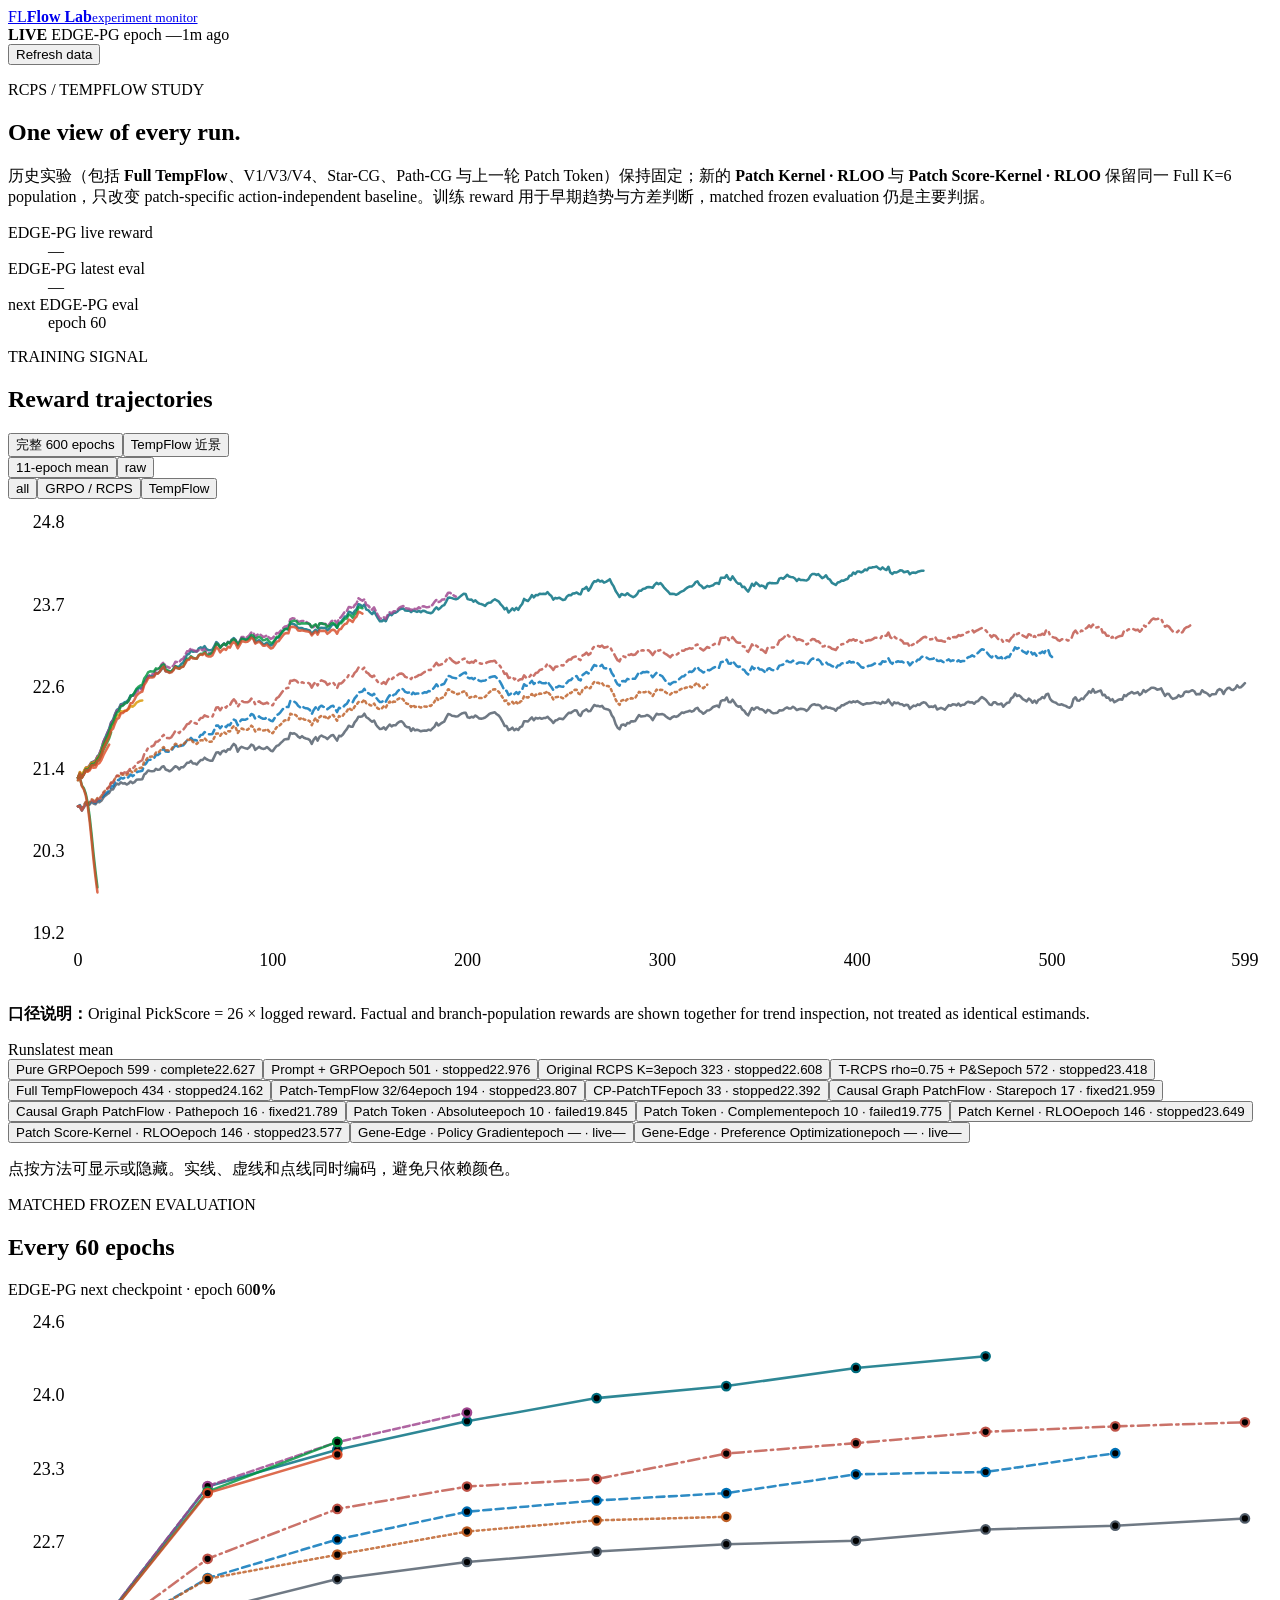
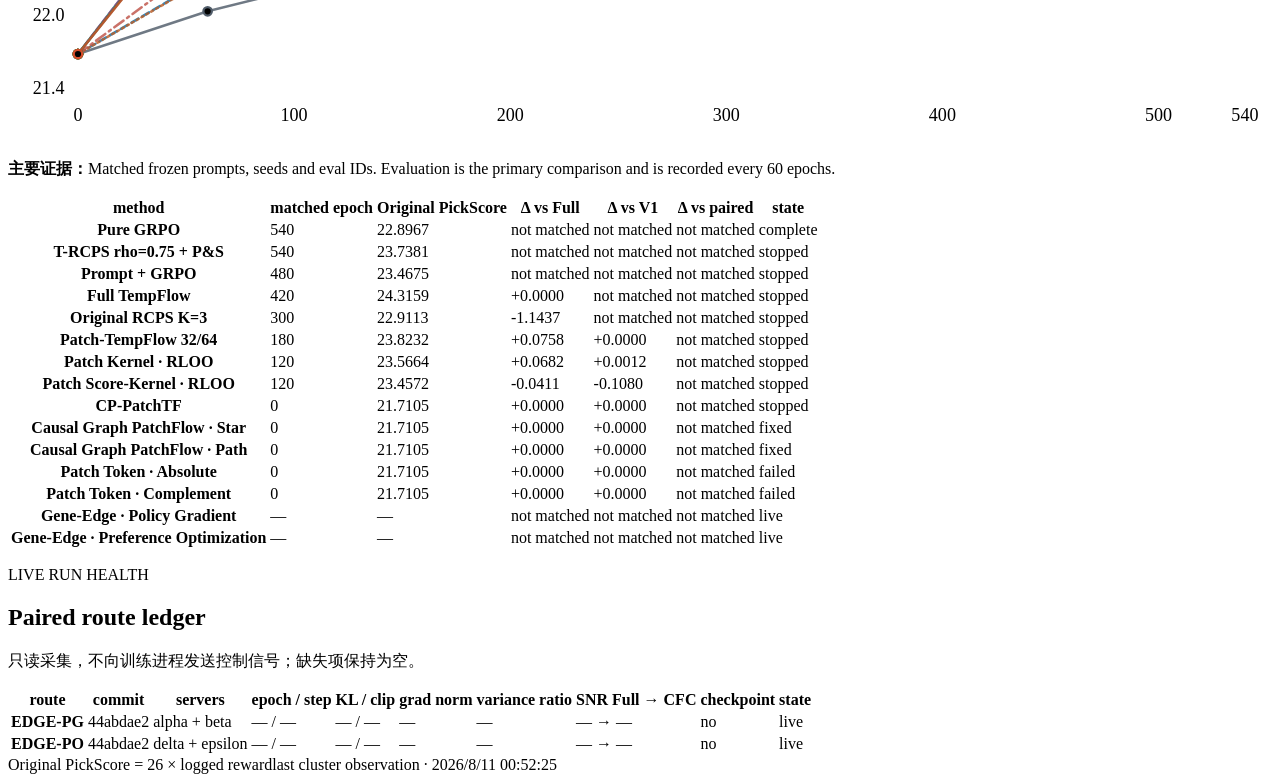
==== commit c73c8dec: "Publish gene-edge Flow Lab dashboard" ====
--- a/docs/index.html
+++ b/docs/index.html
@@ -1,4 +1,4 @@
-<!DOCTYPE html><html lang="zh-CN"><head><meta charSet="utf-8"/><meta name="viewport" content="width=device-width, initial-scale=1"/><link rel="stylesheet" href="/rich-feedback-live-data/_next/static/css/index.DbRqkFDF.css" data-rsc-css-href="/rich-feedback-live-data/_next/static/css/index.DbRqkFDF.css" data-precedence="vite-rsc/importer-resources"/><link rel="modulepreload" fetchPriority="low" href="/rich-feedback-live-data/_next/static/chunks/index-C2LCGX5T.js"/><script src="/rich-feedback-live-data/_next/static/chunks/rolldown-runtime-C60lm6uB.js" type="module" async=""></script><script src="/rich-feedback-live-data/_next/static/chunks/framework-BgSIrAUN.js" type="module" async=""></script><link rel="modulepreload" href="/rich-feedback-live-data/_next/static/chunks/layout-segment-context-BQYYyJkY.js" crossorigin=""/><link rel="modulepreload" href="/rich-feedback-live-data/_next/static/chunks/Dashboard-hmok93bQ.js" crossorigin=""/><script>Object.assign(((self[Symbol.for("vinext.navigationRuntime")]??={bootstrap:{routeManifest:null},functions:{}}).bootstrap.rsc??={rsc:[]}),{params:{},nav:{"pathname":"/","searchParams":[]}})</script><link rel="modulepreload" href="/rich-feedback-live-data/_next/static/chunks/index-C2LCGX5T.js" />
+<!DOCTYPE html><html lang="zh-CN"><head><meta charSet="utf-8"/><meta name="viewport" content="width=device-width, initial-scale=1"/><link rel="stylesheet" href="/rich-feedback-live-data/_next/static/css/index.CfCsWnAU.css" data-rsc-css-href="/rich-feedback-live-data/_next/static/css/index.CfCsWnAU.css" data-precedence="vite-rsc/importer-resources"/><link rel="modulepreload" fetchPriority="low" href="/rich-feedback-live-data/_next/static/chunks/index-D00DI0GL.js"/><script src="/rich-feedback-live-data/_next/static/chunks/rolldown-runtime-C60lm6uB.js" type="module" async=""></script><script src="/rich-feedback-live-data/_next/static/chunks/framework-BgSIrAUN.js" type="module" async=""></script><link rel="modulepreload" href="/rich-feedback-live-data/_next/static/chunks/layout-segment-context-Z3G1FFii.js" crossorigin=""/><link rel="modulepreload" href="/rich-feedback-live-data/_next/static/chunks/Dashboard-BRuDjHqP.js" crossorigin=""/><script>Object.assign(((self[Symbol.for("vinext.navigationRuntime")]??={bootstrap:{routeManifest:null},functions:{}}).bootstrap.rsc??={rsc:[]}),{params:{},nav:{"pathname":"/","searchParams":[]}})</script><link rel="modulepreload" href="/rich-feedback-live-data/_next/static/chunks/index-D00DI0GL.js" />
 <link rel="preload" href="/rich-feedback-live-data/_next/static/_vinext_fonts/geist-8ac0455e797f/geist-98bbbccb.woff2" as="font" type="font/woff2" crossorigin />
 <link rel="preload" href="/rich-feedback-live-data/_next/static/_vinext_fonts/geist-mono-00e989178794/geist-mono-013b2f2f.woff2" as="font" type="font/woff2" crossorigin />
 <style data-vinext-fonts>/* cyrillic-ext */
@@ -128,5 +128,5 @@
 
 .__variable_geist_mono_1001rt9 { --font-geist-mono: 'Geist Mono', 'Geist Mono Fallback'; }
 </style>
-</head><body class="__variable_geist_19ysh9d __variable_geist_mono_1001rt9"><main><header class="topbar"><a class="brand" href="#top" aria-label="Flow Lab experiment monitor home"><span class="brand-mark">FL</span><span><strong>Flow Lab</strong><small>experiment monitor</small></span></a><div class="live-capsule is-stale"><span class="live-dot"></span><span><strong>PENDING</strong> <!-- -->SFTC<!-- --> epoch <!-- -->—</span><span class="freshness">9m ago</span></div><button class="refresh-button">Refresh data</button></header><div class="page" id="top"><section class="intro" aria-labelledby="page-title"><div><p class="section-label">RCPS / TEMPFLOW STUDY</p><h1 id="page-title">One view of every run.</h1><p class="lede">历史实验（包括 <strong>Full TempFlow</strong>、V1/V3/V4、Star-CG 与 Path-CG）保持固定；新的 <strong>SFTC-1/8</strong> 与 <strong>SCF-LSC-1/8</strong> 使用同一 Full population，并在预注册 gate 下实时更新。训练 reward 用于观察趋势，matched frozen evaluation 才是主要判断依据。</p></div><dl class="live-readout"><div><dt>SFTC<!-- --> live reward</dt><dd>—</dd></div><div><dt>SFTC<!-- --> latest eval</dt><dd>—</dd></div><div><dt>next <!-- -->SFTC<!-- --> eval</dt><dd>epoch <!-- -->60</dd></div></dl></section><section class="analysis-grid" aria-labelledby="reward-title"><div class="analysis-main"><div class="section-heading"><div><p class="section-label">TRAINING SIGNAL</p><h2 id="reward-title">Reward trajectories</h2></div><div class="chart-controls" aria-label="Reward chart controls"><div class="segmented view-control"><button class="active">完整 600 epochs</button><button class="">TempFlow 近景</button></div><div class="segmented"><button class="active">11-epoch mean</button><button class="">raw</button></div><div class="segmented"><button class="active">all</button><button class="">GRPO / RCPS</button><button class="">TempFlow</button></div></div></div><div class="chart-frame"><svg class="chart" viewBox="0 0 1120 430" role="img" aria-label="Original PickScore training reward by epoch" tabindex="0"><g aria-hidden="true"><g><line class="grid-line" x1="62" x2="1096" y1="386" y2="386"></line><text class="axis-label" x="50" y="390" text-anchor="end">20.4</text></g><g><line class="grid-line" x1="62" x2="1096" y1="313.20000000000005" y2="313.20000000000005"></line><text class="axis-label" x="50" y="317.20000000000005" text-anchor="end">21.2</text></g><g><line class="grid-line" x1="62" x2="1096" y1="240.40000000000012" y2="240.40000000000012"></line><text class="axis-label" x="50" y="244.40000000000012" text-anchor="end">22.1</text></g><g><line class="grid-line" x1="62" x2="1096" y1="167.59999999999988" y2="167.59999999999988"></line><text class="axis-label" x="50" y="171.59999999999988" text-anchor="end">22.9</text></g><g><line class="grid-line" x1="62" x2="1096" y1="94.79999999999994" y2="94.79999999999994"></line><text class="axis-label" x="50" y="98.79999999999994" text-anchor="end">23.8</text></g><g><line class="grid-line" x1="62" x2="1096" y1="22" y2="22"></line><text class="axis-label" x="50" y="26" text-anchor="end">24.6</text></g><g><line class="tick-mark" x1="62" x2="62" y1="386" y2="391"></line><text class="axis-label" x="62" y="414" text-anchor="middle">0</text></g><g><line class="tick-mark" x1="234.62103505843072" x2="234.62103505843072" y1="386" y2="391"></line><text class="axis-label" x="234.62103505843072" y="414" text-anchor="middle">100</text></g><g><line class="tick-mark" x1="407.24207011686144" x2="407.24207011686144" y1="386" y2="391"></line><text class="axis-label" x="407.24207011686144" y="414" text-anchor="middle">200</text></g><g><line class="tick-mark" x1="579.8631051752922" x2="579.8631051752922" y1="386" y2="391"></line><text class="axis-label" x="579.8631051752922" y="414" text-anchor="middle">300</text></g><g><line class="tick-mark" x1="752.4841402337229" x2="752.4841402337229" y1="386" y2="391"></line><text class="axis-label" x="752.4841402337229" y="414" text-anchor="middle">400</text></g><g><line class="tick-mark" x1="925.1051752921536" x2="925.1051752921536" y1="386" y2="391"></line><text class="axis-label" x="925.1051752921536" y="414" text-anchor="middle">500</text></g><g><line class="tick-mark" x1="1096" x2="1096" y1="386" y2="391"></line><text class="axis-label" x="1096" y="414" text-anchor="middle">599</text></g><line class="axis-line" x1="62" x2="1096" y1="386" y2="386"></line></g><g><path d="M62.00,338.42 L63.73,339.46 L65.45,343.53 L67.18,339.95 L68.90,335.73 L70.63,337.59 L72.36,336.09 L74.08,333.13 L75.81,335.13 L77.54,335.93 L79.26,332.75 L80.99,333.54 L82.71,331.89 L84.44,328.28 L86.17,325.89 L87.89,324.03 L89.62,322.56 L91.35,318.41 L93.07,318.55 L94.80,314.20 L96.52,311.64 L98.25,312.60 L99.98,310.11 L101.70,311.46 L103.43,311.03 L105.16,312.65 L106.88,311.45 L108.61,309.06 L110.33,310.97 L112.06,309.75 L113.79,307.08 L115.51,306.63 L117.24,306.73 L118.96,306.52 L120.69,300.80 L122.42,299.16 L124.14,296.04 L125.87,296.69 L127.60,297.05 L129.32,296.77 L131.05,294.16 L132.77,295.30 L134.50,294.84 L136.23,291.98 L137.95,291.02 L139.68,294.91 L141.41,295.77 L143.13,297.03 L144.86,295.66 L146.58,293.20 L148.31,291.12 L150.04,292.12 L151.76,294.69 L153.49,292.17 L155.22,292.25 L156.94,290.00 L158.67,287.03 L160.39,286.81 L162.12,284.83 L163.85,287.81 L165.57,287.75 L167.30,289.06 L169.03,286.12 L170.75,283.80 L172.48,283.69 L174.20,280.98 L175.93,282.84 L177.66,283.86 L179.38,284.62 L181.11,284.43 L182.83,279.69 L184.56,274.73 L186.29,274.53 L188.01,276.99 L189.74,273.47 L191.47,272.57 L193.19,274.04 L194.92,270.90 L196.64,271.39 L198.37,267.50 L200.10,264.66 L201.82,266.89 L203.55,273.90 L205.28,269.90 L207.00,268.11 L208.73,269.11 L210.45,269.91 L212.18,270.52 L213.91,268.67 L215.63,265.43 L217.36,266.63 L219.09,271.72 L220.81,269.74 L222.54,268.19 L224.26,269.82 L225.99,270.59 L227.72,270.09 L229.44,268.35 L231.17,270.42 L232.89,272.66 L234.62,273.25 L236.35,269.79 L238.07,266.98 L239.80,266.27 L241.53,263.76 L243.25,261.62 L244.98,259.38 L246.70,259.01 L248.43,259.00 L250.16,251.74 L251.88,252.60 L253.61,252.12 L255.34,253.52 L257.06,256.11 L258.79,257.53 L260.51,255.43 L262.24,257.47 L263.97,258.34 L265.69,258.81 L267.42,260.28 L269.15,264.70 L270.87,259.58 L272.60,256.74 L274.32,260.72 L276.05,256.22 L277.78,254.73 L279.50,256.28 L281.23,256.95 L282.95,258.94 L284.68,256.67 L286.41,254.65 L288.13,254.09 L289.86,257.51 L291.59,260.80 L293.31,255.19 L295.04,255.53 L296.76,253.60 L298.49,249.99 L300.22,247.17 L301.94,243.22 L303.67,244.31 L305.40,244.25 L307.12,239.23 L308.85,236.58 L310.57,232.54 L312.30,232.72 L314.03,231.98 L315.75,229.00 L317.48,233.17 L319.21,234.47 L320.93,236.67 L322.66,238.40 L324.38,237.08 L326.11,241.95 L327.84,244.90 L329.56,247.07 L331.29,246.68 L333.02,245.18 L334.74,247.71 L336.47,244.40 L338.19,241.74 L339.92,243.91 L341.65,242.52 L343.37,242.67 L345.10,240.12 L346.82,238.55 L348.55,237.80 L350.28,239.79 L352.00,243.51 L353.73,244.90 L355.46,244.89 L357.18,249.25 L358.91,246.37 L360.63,248.73 L362.36,247.99 L364.09,248.56 L365.81,249.76 L367.54,249.24 L369.27,248.89 L370.99,249.11 L372.72,247.84 L374.44,248.65 L376.17,246.37 L377.90,244.26 L379.62,239.77 L381.35,242.95 L383.08,241.07 L384.80,239.58 L386.53,238.34 L388.25,233.58 L389.98,229.42 L391.71,229.94 L393.43,231.46 L395.16,231.81 L396.88,232.27 L398.61,231.95 L400.34,230.31 L402.06,228.76 L403.79,228.03 L405.52,227.83 L407.24,233.14 L408.97,233.91 L410.69,232.63 L412.42,233.43 L414.15,231.06 L415.87,232.75 L417.60,234.73 L419.33,234.82 L421.05,234.34 L422.78,233.48 L424.50,231.59 L426.23,229.61 L427.96,228.43 L429.68,227.84 L431.41,227.32 L433.14,229.67 L434.86,231.24 L436.59,234.38 L438.31,238.56 L440.04,243.38 L441.77,243.46 L443.49,248.36 L445.22,247.38 L446.94,245.49 L448.67,248.55 L450.40,246.69 L452.12,248.23 L453.85,244.78 L455.58,243.86 L457.30,237.81 L459.03,238.02 L460.75,238.25 L462.48,235.53 L464.21,233.39 L465.93,236.60 L467.66,233.95 L469.39,234.75 L471.11,233.89 L472.84,235.07 L474.56,234.15 L476.29,234.12 L478.02,232.55 L479.74,235.02 L481.47,237.02 L483.20,239.99 L484.92,237.14 L486.65,236.48 L488.37,234.76 L490.10,234.86 L491.83,235.53 L493.55,232.87 L495.28,230.12 L497.01,227.80 L498.73,228.01 L500.46,226.35 L502.18,224.85 L503.91,225.14 L505.64,230.03 L507.36,231.53 L509.09,226.68 L510.81,225.22 L512.54,223.88 L514.27,226.23 L515.99,225.88 L517.72,222.16 L519.45,218.65 L521.17,219.81 L522.90,219.67 L524.62,220.57 L526.35,219.79 L528.08,222.65 L529.80,223.51 L531.53,223.93 L533.26,225.27 L534.98,230.89 L536.71,234.17 L538.43,241.36 L540.16,245.60 L541.89,247.27 L543.61,242.29 L545.34,241.63 L547.07,243.15 L548.79,240.07 L550.52,240.34 L552.24,237.89 L553.97,238.07 L555.70,237.71 L557.42,234.05 L559.15,230.51 L560.87,232.26 L562.60,231.98 L564.33,231.81 L566.05,230.52 L567.78,231.38 L569.51,233.12 L571.23,236.61 L572.96,232.74 L574.68,229.12 L576.41,229.85 L578.14,229.55 L579.86,229.47 L581.59,230.48 L583.32,232.66 L585.04,234.22 L586.77,235.26 L588.49,233.19 L590.22,232.02 L591.95,232.72 L593.67,231.72 L595.40,229.69 L597.13,227.48 L598.85,228.08 L600.58,226.93 L602.30,226.50 L604.03,225.41 L605.76,226.64 L607.48,225.55 L609.21,223.04 L610.93,222.01 L612.66,225.56 L614.39,226.87 L616.11,229.05 L617.84,227.47 L619.57,225.16 L621.29,224.92 L623.02,223.38 L624.74,221.09 L626.47,220.26 L628.20,219.39 L629.92,221.22 L631.65,214.15 L633.38,213.07 L635.10,213.04 L636.83,209.92 L638.55,215.11 L640.28,215.58 L642.01,212.41 L643.73,215.75 L645.46,219.32 L647.19,220.66 L648.91,220.18 L650.64,224.10 L652.36,225.53 L654.09,229.06 L655.82,230.91 L657.54,226.61 L659.27,222.21 L660.99,224.31 L662.72,221.77 L664.45,221.77 L666.17,223.71 L667.90,223.84 L669.63,225.25 L671.35,227.76 L673.08,224.47 L674.80,225.12 L676.53,227.51 L678.26,228.50 L679.98,228.27 L681.71,227.88 L683.44,225.01 L685.16,225.32 L686.89,224.63 L688.61,222.71 L690.34,221.57 L692.07,222.92 L693.79,222.69 L695.52,220.73 L697.25,222.31 L698.97,224.68 L700.70,223.71 L702.42,223.16 L704.15,223.46 L705.88,224.03 L707.60,225.75 L709.33,223.51 L711.06,220.26 L712.78,218.26 L714.51,217.72 L716.23,218.76 L717.96,218.46 L719.69,219.52 L721.41,222.90 L723.14,222.33 L724.86,220.52 L726.59,222.03 L728.32,221.94 L730.04,222.96 L731.77,223.50 L733.50,225.50 L735.22,222.26 L736.95,221.74 L738.67,219.15 L740.40,218.94 L742.13,217.44 L743.85,216.37 L745.58,214.80 L747.31,215.80 L749.03,214.45 L750.76,215.32 L752.48,214.14 L754.21,215.58 L755.94,217.13 L757.66,218.37 L759.39,217.46 L761.12,216.64 L762.84,216.93 L764.57,216.58 L766.29,216.18 L768.02,215.26 L769.75,216.24 L771.47,216.19 L773.20,217.55 L774.92,214.96 L776.65,216.38 L778.38,215.44 L780.10,212.32 L781.83,216.10 L783.56,218.90 L785.28,215.50 L787.01,216.75 L788.73,216.06 L790.46,217.75 L792.19,217.88 L793.91,219.71 L795.64,218.49 L797.37,218.59 L799.09,223.21 L800.82,221.12 L802.54,219.42 L804.27,220.06 L806.00,217.96 L807.72,218.70 L809.45,216.67 L811.18,215.56 L812.90,215.93 L814.63,218.70 L816.35,221.18 L818.08,220.54 L819.81,221.14 L821.53,219.33 L823.26,224.04 L824.98,223.06 L826.71,222.06 L828.44,222.95 L830.16,224.31 L831.89,221.44 L833.62,218.89 L835.34,219.54 L837.07,217.99 L838.79,218.03 L840.52,219.13 L842.25,216.97 L843.97,219.74 L845.70,218.40 L847.43,218.38 L849.15,215.82 L850.88,214.81 L852.60,215.75 L854.33,215.39 L856.06,217.27 L857.78,214.84 L859.51,214.14 L861.24,211.33 L862.96,209.26 L864.69,210.91 L866.41,212.46 L868.14,215.50 L869.87,218.27 L871.59,218.69 L873.32,215.50 L875.05,215.63 L876.77,217.80 L878.50,217.90 L880.22,216.93 L881.95,220.76 L883.68,218.09 L885.40,216.09 L887.13,215.77 L888.85,210.90 L890.58,209.46 L892.31,205.16 L894.03,208.08 L895.76,207.31 L897.49,209.08 L899.21,211.83 L900.94,212.94 L902.66,214.35 L904.39,211.21 L906.12,212.88 L907.84,216.04 L909.57,213.39 L911.30,216.44 L913.02,212.68 L914.75,211.79 L916.47,209.25 L918.20,210.60 L919.93,206.12 L921.65,205.44 L923.38,211.48 L925.11,214.11 L926.83,215.34 L928.56,216.06 L930.28,217.97 L932.01,218.45 L933.74,217.88 L935.46,219.00 L937.19,219.76 L938.91,221.24 L940.64,222.00 L942.37,220.02 L944.09,211.70 L945.82,209.57 L947.55,213.40 L949.27,213.74 L951.00,211.02 L952.72,211.80 L954.45,208.28 L956.18,206.05 L957.90,202.55 L959.63,204.07 L961.36,199.94 L963.08,204.11 L964.81,203.28 L966.53,202.27 L968.26,201.54 L969.99,207.18 L971.71,206.57 L973.44,210.09 L975.17,209.98 L976.89,213.37 L978.62,211.87 L980.34,215.41 L982.07,214.04 L983.80,212.60 L985.52,212.01 L987.25,212.42 L988.97,207.08 L990.70,208.29 L992.43,205.96 L994.15,204.58 L995.88,203.31 L997.61,205.05 L999.33,204.61 L1001.06,203.50 L1002.78,206.86 L1004.51,205.13 L1006.24,200.98 L1007.96,203.46 L1009.69,201.54 L1011.42,200.08 L1013.14,198.29 L1014.87,198.39 L1016.59,199.01 L1018.32,200.57 L1020.05,200.16 L1021.77,199.03 L1023.50,203.82 L1025.23,208.00 L1026.95,205.40 L1028.68,205.83 L1030.40,209.49 L1032.13,211.47 L1033.86,210.68 L1035.58,209.81 L1037.31,207.12 L1039.04,208.81 L1040.76,207.87 L1042.49,203.64 L1044.21,202.68 L1045.94,203.33 L1047.67,202.36 L1049.39,201.21 L1051.12,202.48 L1052.84,206.25 L1054.57,205.79 L1056.30,206.08 L1058.02,201.24 L1059.75,203.39 L1061.48,204.26 L1063.20,205.77 L1064.93,208.19 L1066.65,206.11 L1068.38,206.13 L1070.11,205.78 L1071.83,201.35 L1073.56,199.92 L1075.29,201.10 L1077.01,205.74 L1078.74,201.56 L1080.46,199.00 L1082.19,198.36 L1083.92,200.66 L1085.64,200.88 L1087.37,199.26 L1089.10,195.44 L1090.82,198.08 L1092.55,197.72 L1094.27,195.38 L1096.00,192.97" fill="none" stroke="oklch(0.47 0.025 250)" stroke-width="2.25" stroke-dasharray="0" stroke-linecap="round" stroke-linejoin="round" opacity="0.82"></path></g><g><path d="M62.00,338.40 L63.73,337.00 L65.45,341.29 L67.18,337.39 L68.90,333.75 L70.63,335.98 L72.36,334.65 L74.08,331.34 L75.81,333.10 L77.54,334.36 L79.26,330.70 L80.99,331.19 L82.71,329.53 L84.44,325.93 L86.17,323.53 L87.89,321.62 L89.62,319.67 L91.35,314.75 L93.07,314.91 L94.80,310.07 L96.52,306.90 L98.25,307.67 L99.98,304.58 L101.70,305.60 L103.43,304.50 L105.16,305.71 L106.88,303.66 L108.61,300.93 L110.33,302.73 L112.06,301.28 L113.79,298.47 L115.51,297.28 L117.24,296.99 L118.96,296.43 L120.69,289.83 L122.42,287.55 L124.14,283.81 L125.87,283.47 L127.60,282.95 L129.32,281.88 L131.05,277.79 L132.77,277.88 L134.50,275.99 L136.23,272.47 L137.95,270.32 L139.68,273.69 L141.41,273.83 L143.13,273.97 L144.86,272.35 L146.58,269.28 L148.31,266.49 L150.04,267.17 L151.76,269.40 L153.49,266.88 L155.22,266.32 L156.94,263.80 L158.67,260.23 L160.39,259.74 L162.12,257.59 L163.85,260.29 L165.57,260.11 L167.30,260.73 L169.03,257.48 L170.75,254.22 L172.48,253.73 L174.20,250.69 L175.93,252.26 L177.66,253.12 L179.38,253.33 L181.11,252.83 L182.83,248.06 L184.56,243.07 L186.29,243.09 L188.01,246.15 L189.74,243.32 L191.47,242.83 L193.19,244.82 L194.92,242.14 L196.64,242.52 L198.37,238.51 L200.10,235.86 L201.82,237.21 L203.55,242.75 L205.28,238.91 L207.00,235.77 L208.73,235.98 L210.45,236.03 L212.18,235.02 L213.91,232.68 L215.63,229.33 L217.36,230.47 L219.09,234.94 L220.81,233.51 L222.54,232.18 L224.26,233.94 L225.99,234.92 L227.72,234.90 L229.44,233.22 L231.17,235.72 L232.89,237.32 L234.62,237.82 L236.35,233.92 L238.07,230.67 L239.80,229.40 L241.53,227.04 L243.25,223.99 L244.98,221.58 L246.70,221.12 L248.43,221.15 L250.16,213.76 L251.88,214.75 L253.61,214.76 L255.34,216.41 L257.06,219.63 L258.79,221.31 L260.51,219.49 L262.24,221.80 L263.97,222.69 L265.69,222.97 L267.42,224.47 L269.15,229.48 L270.87,224.62 L272.60,2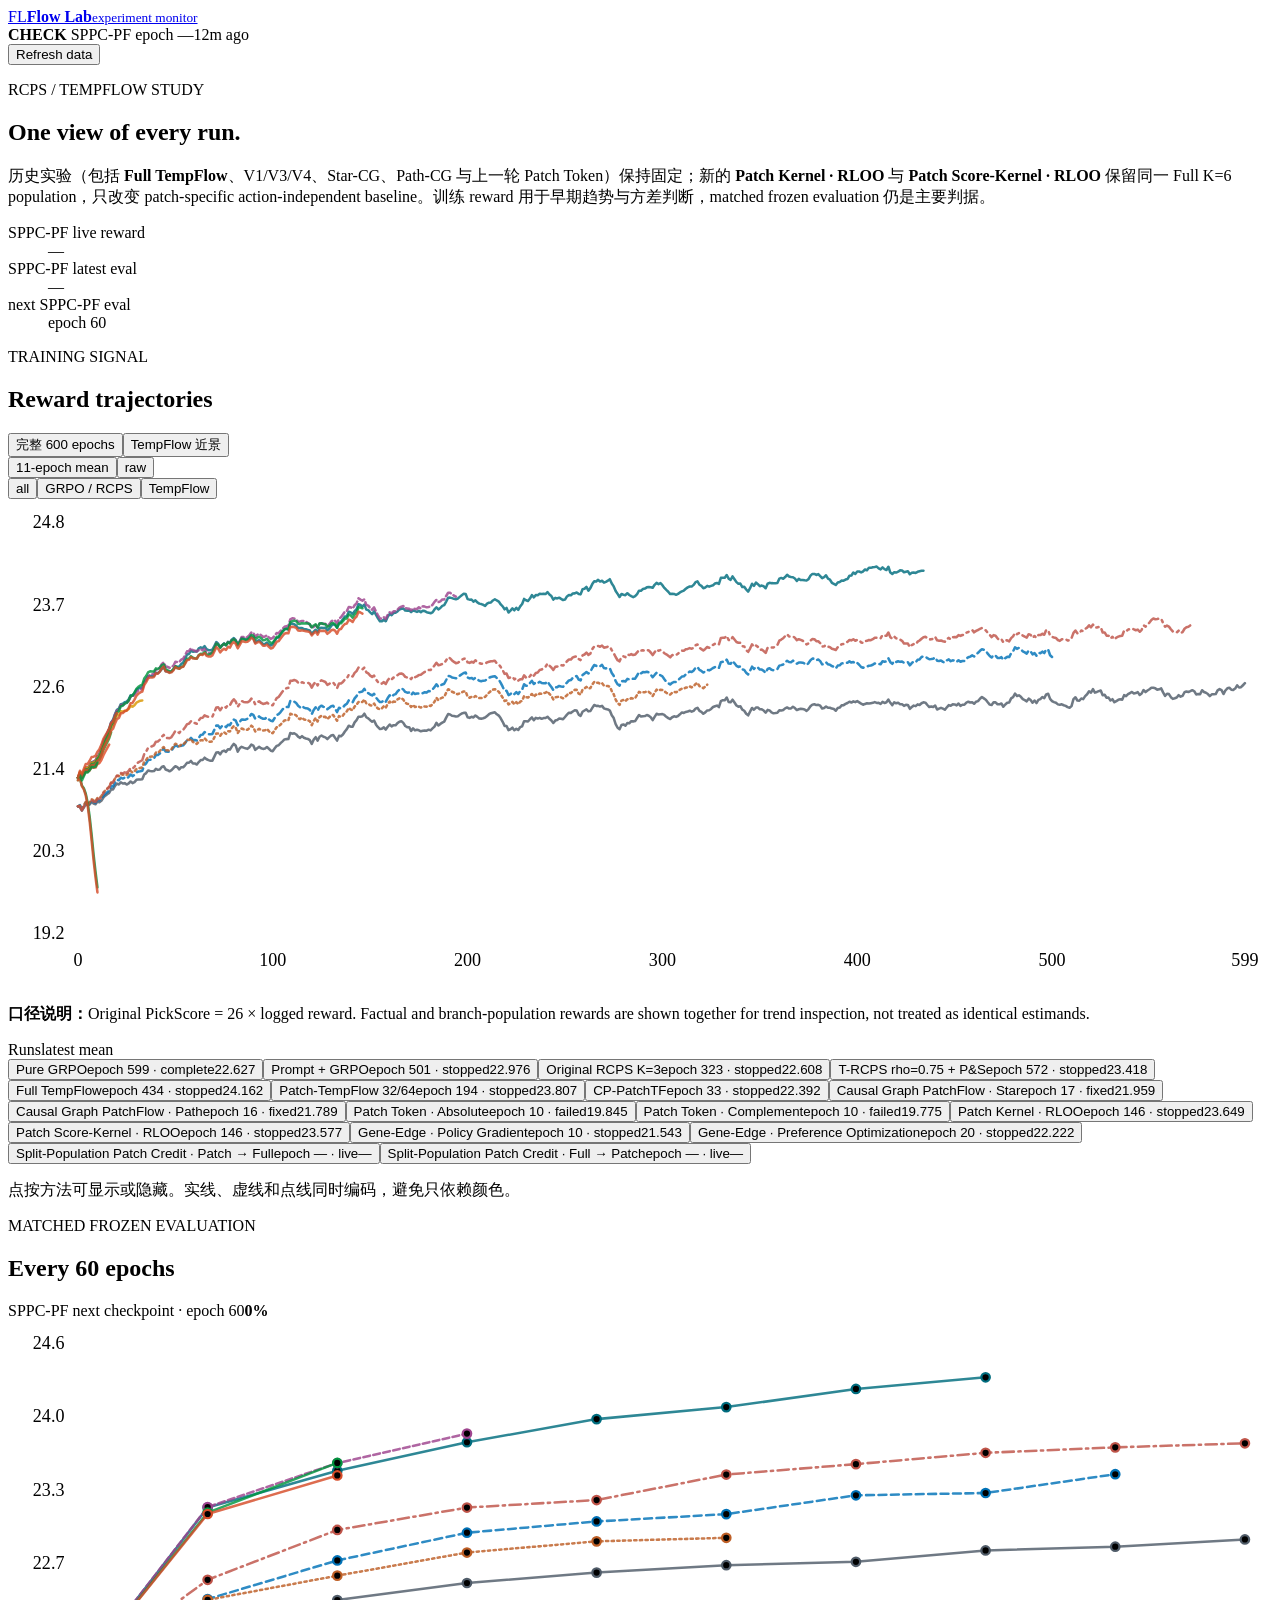
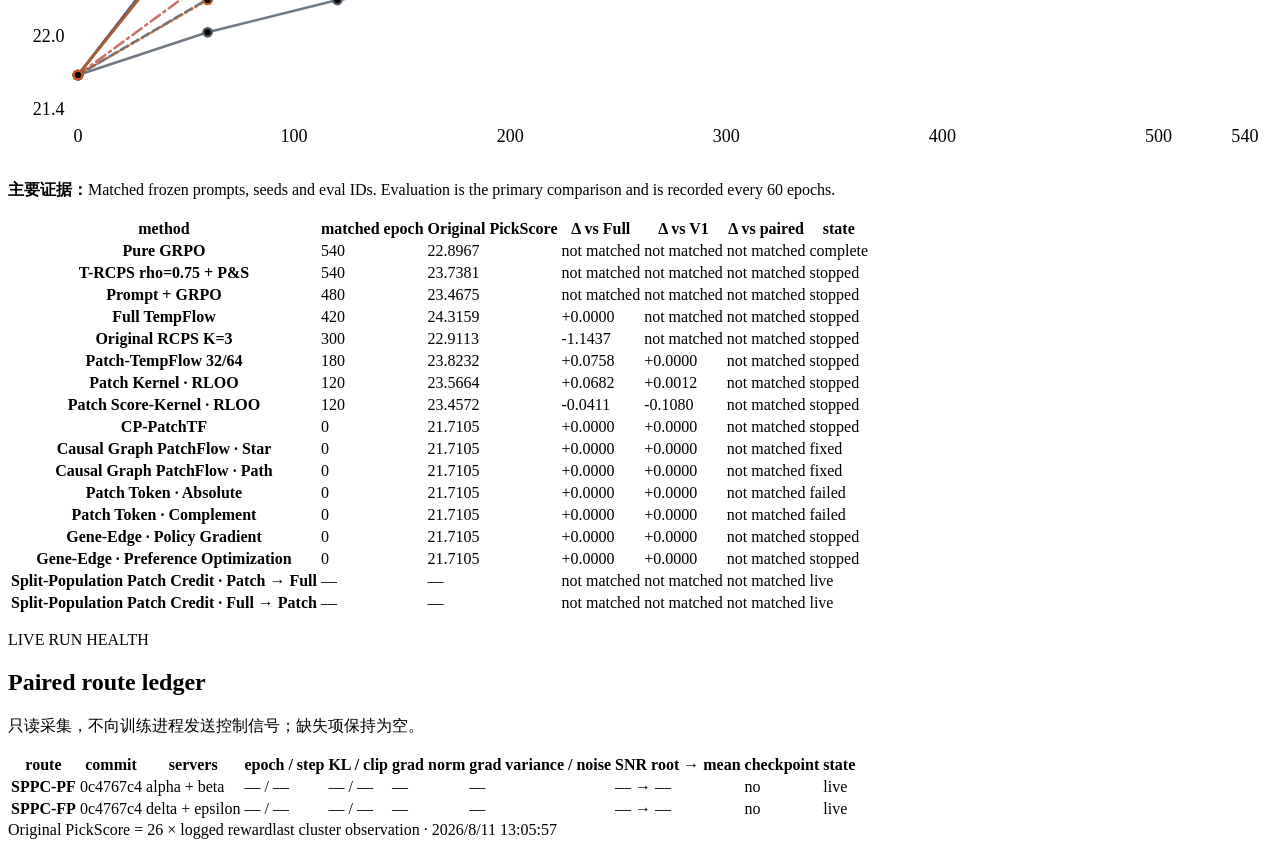
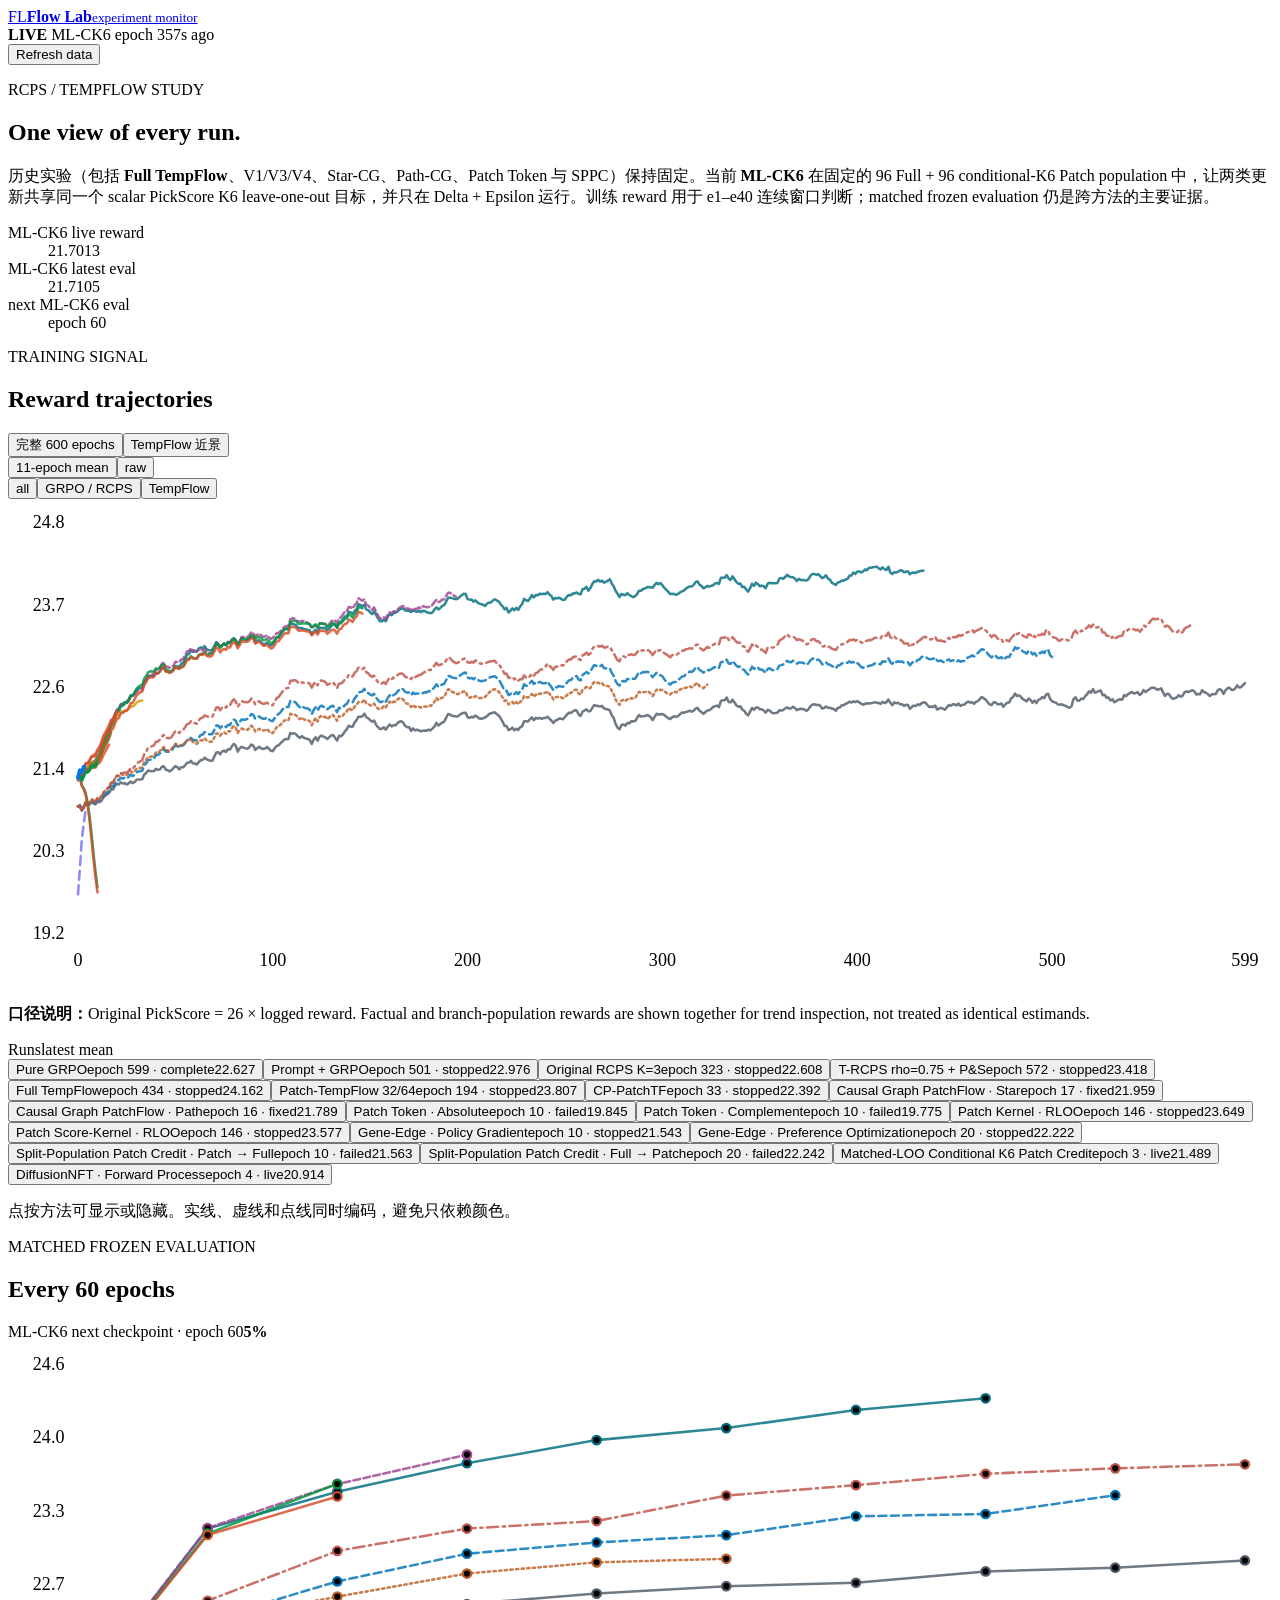
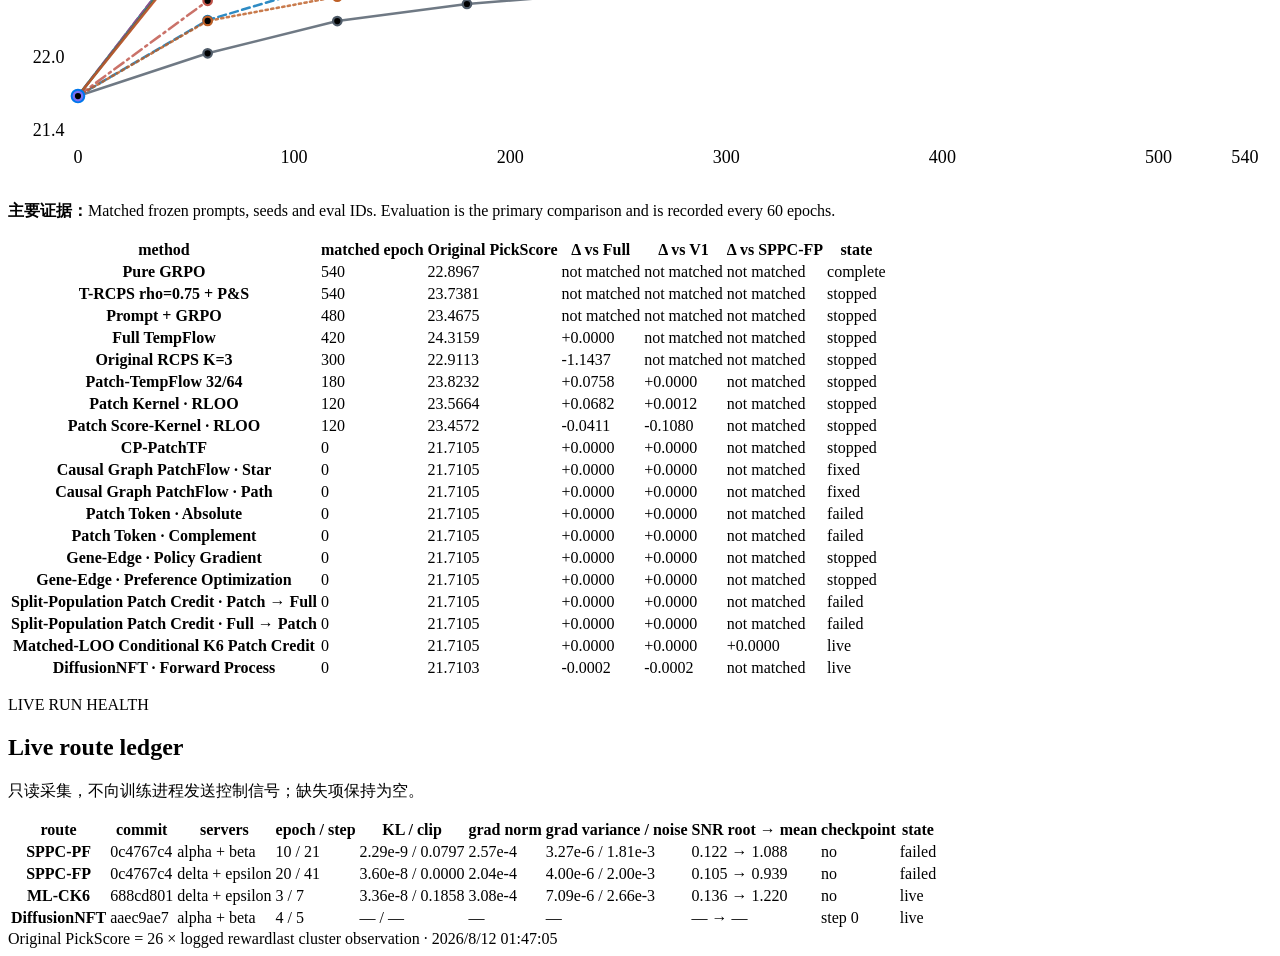
